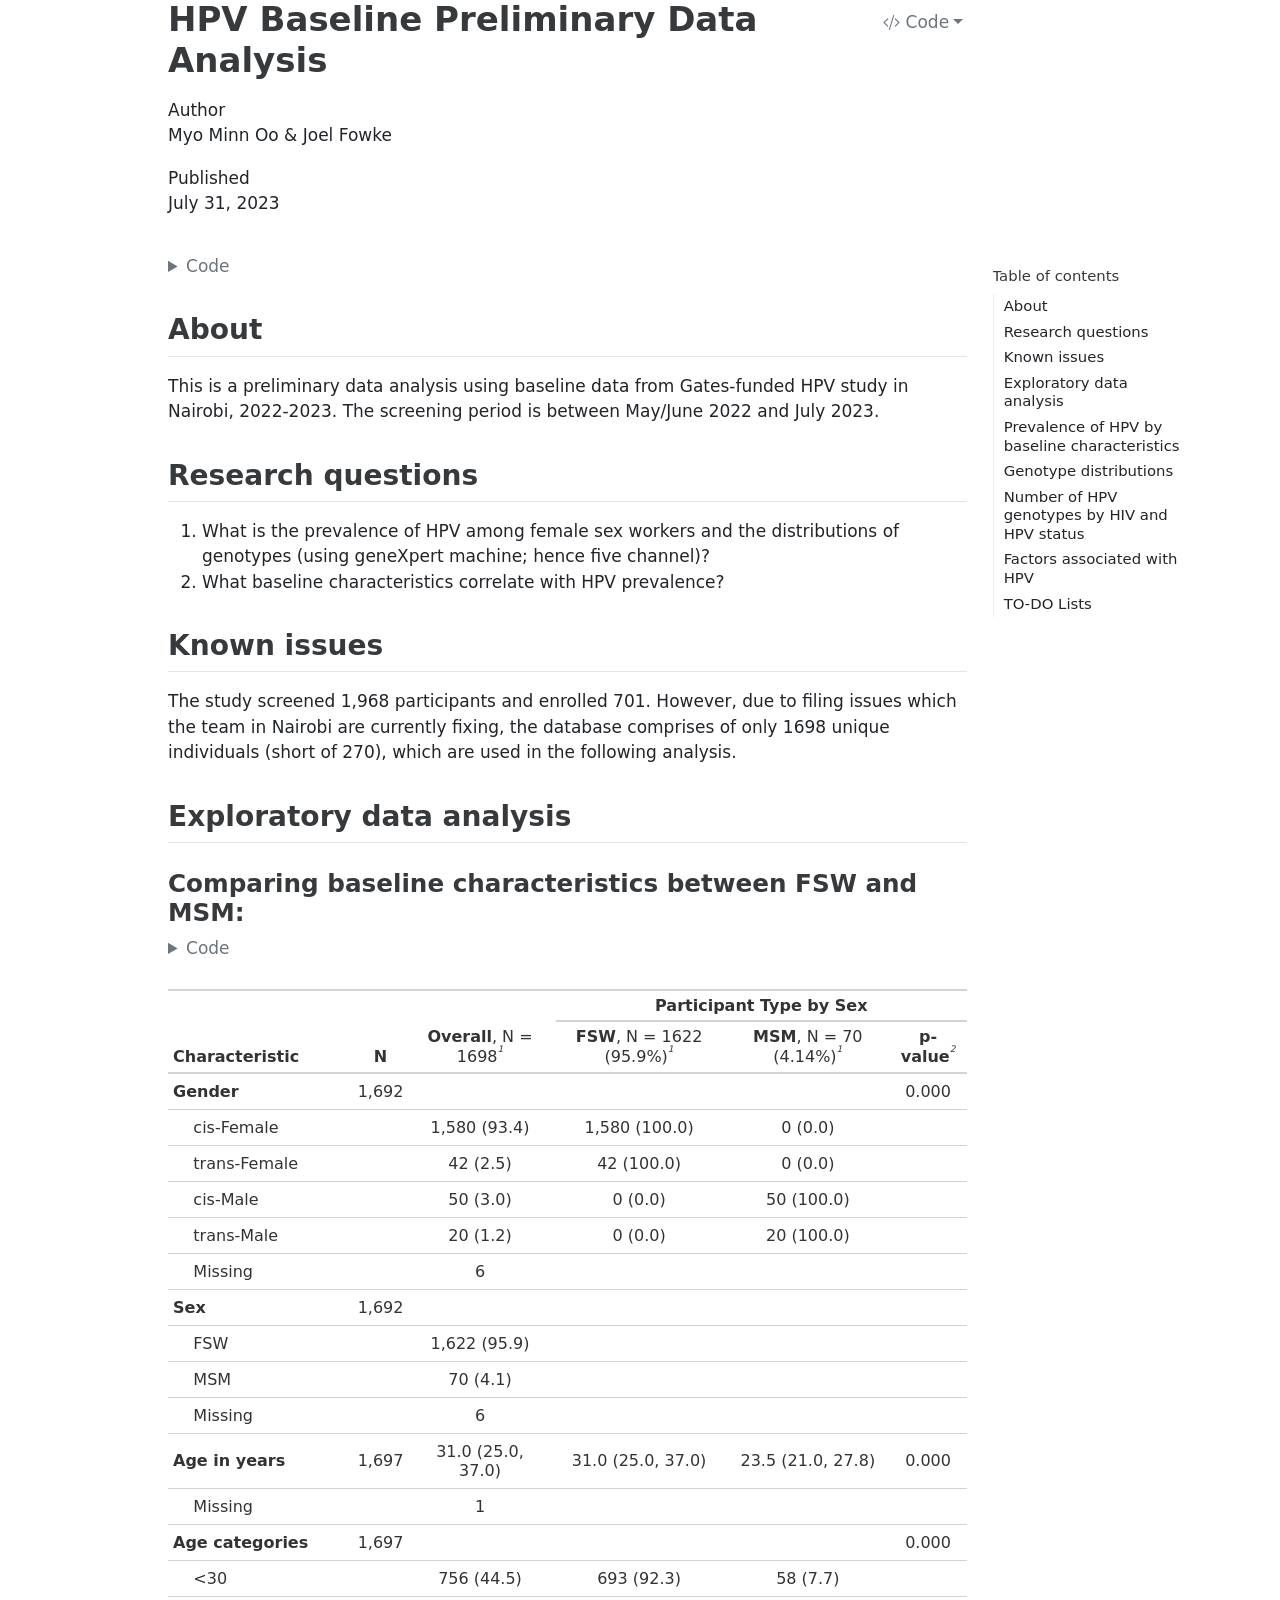
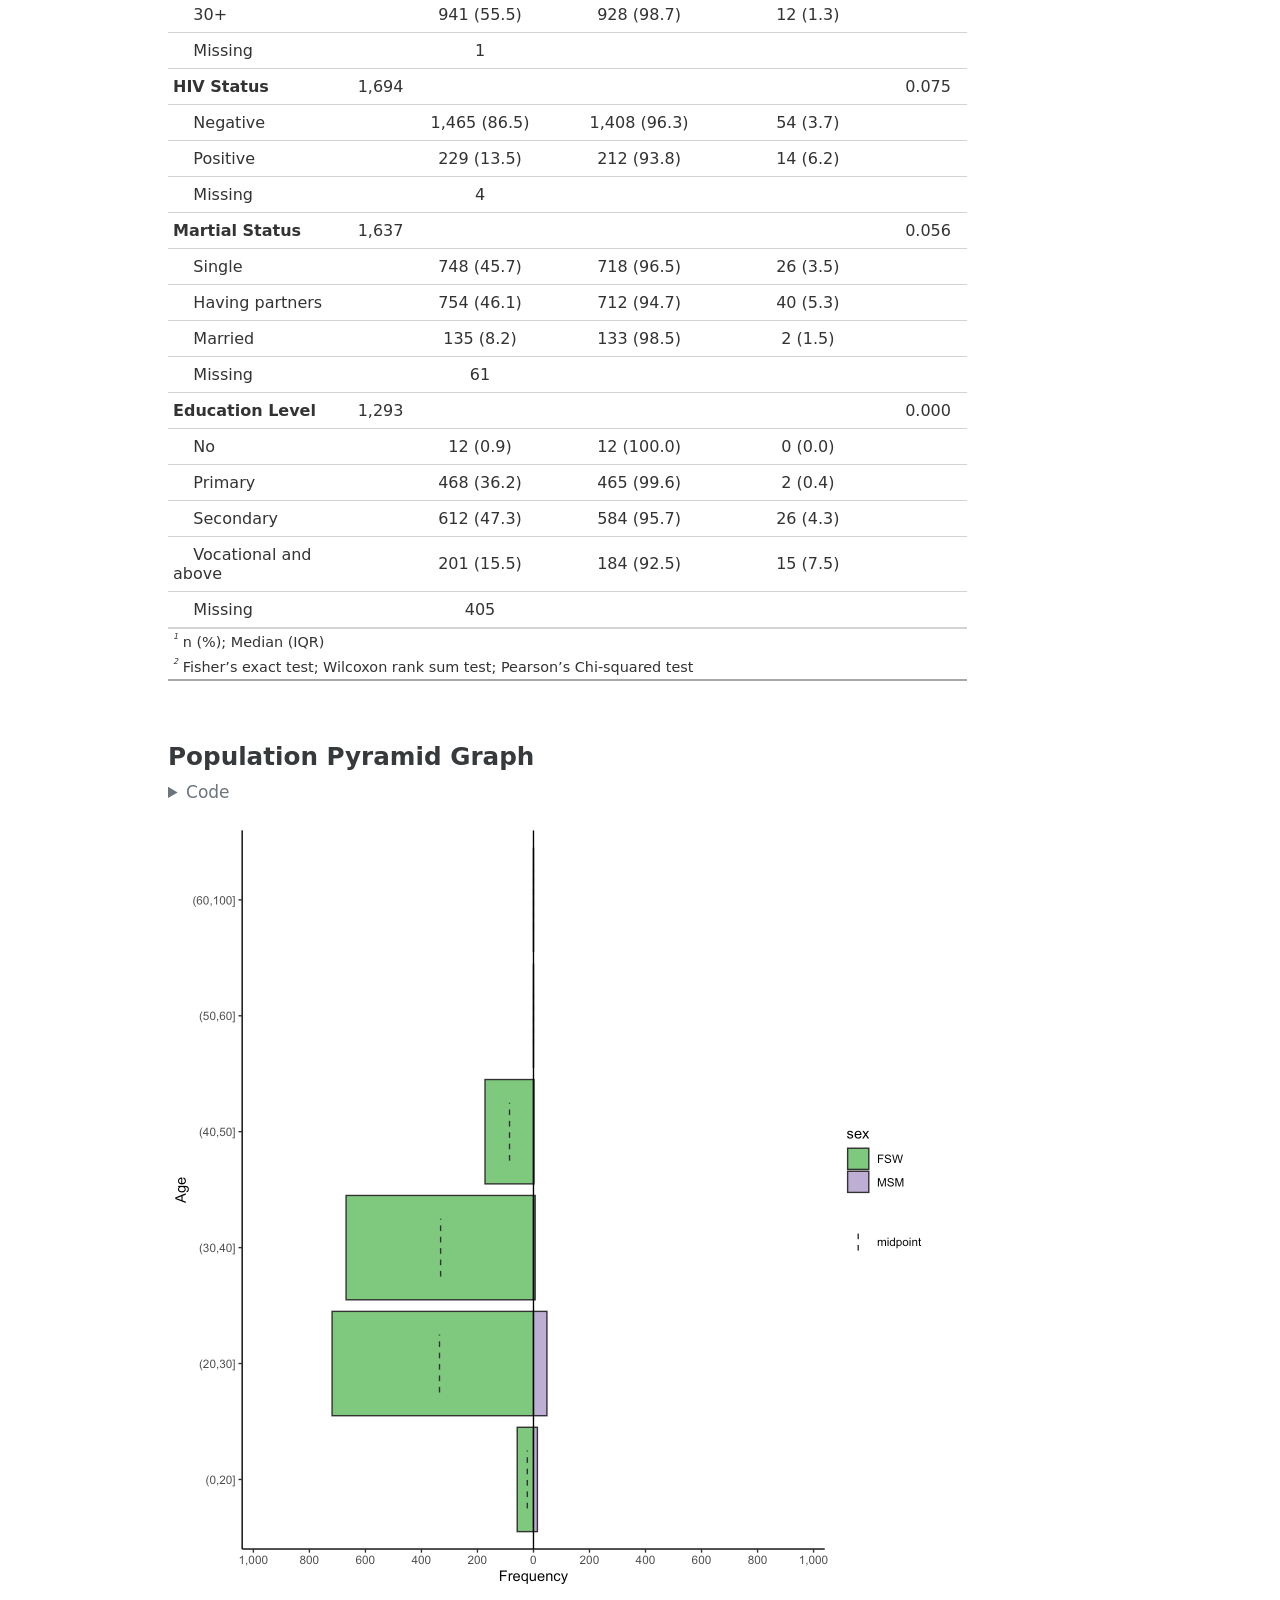
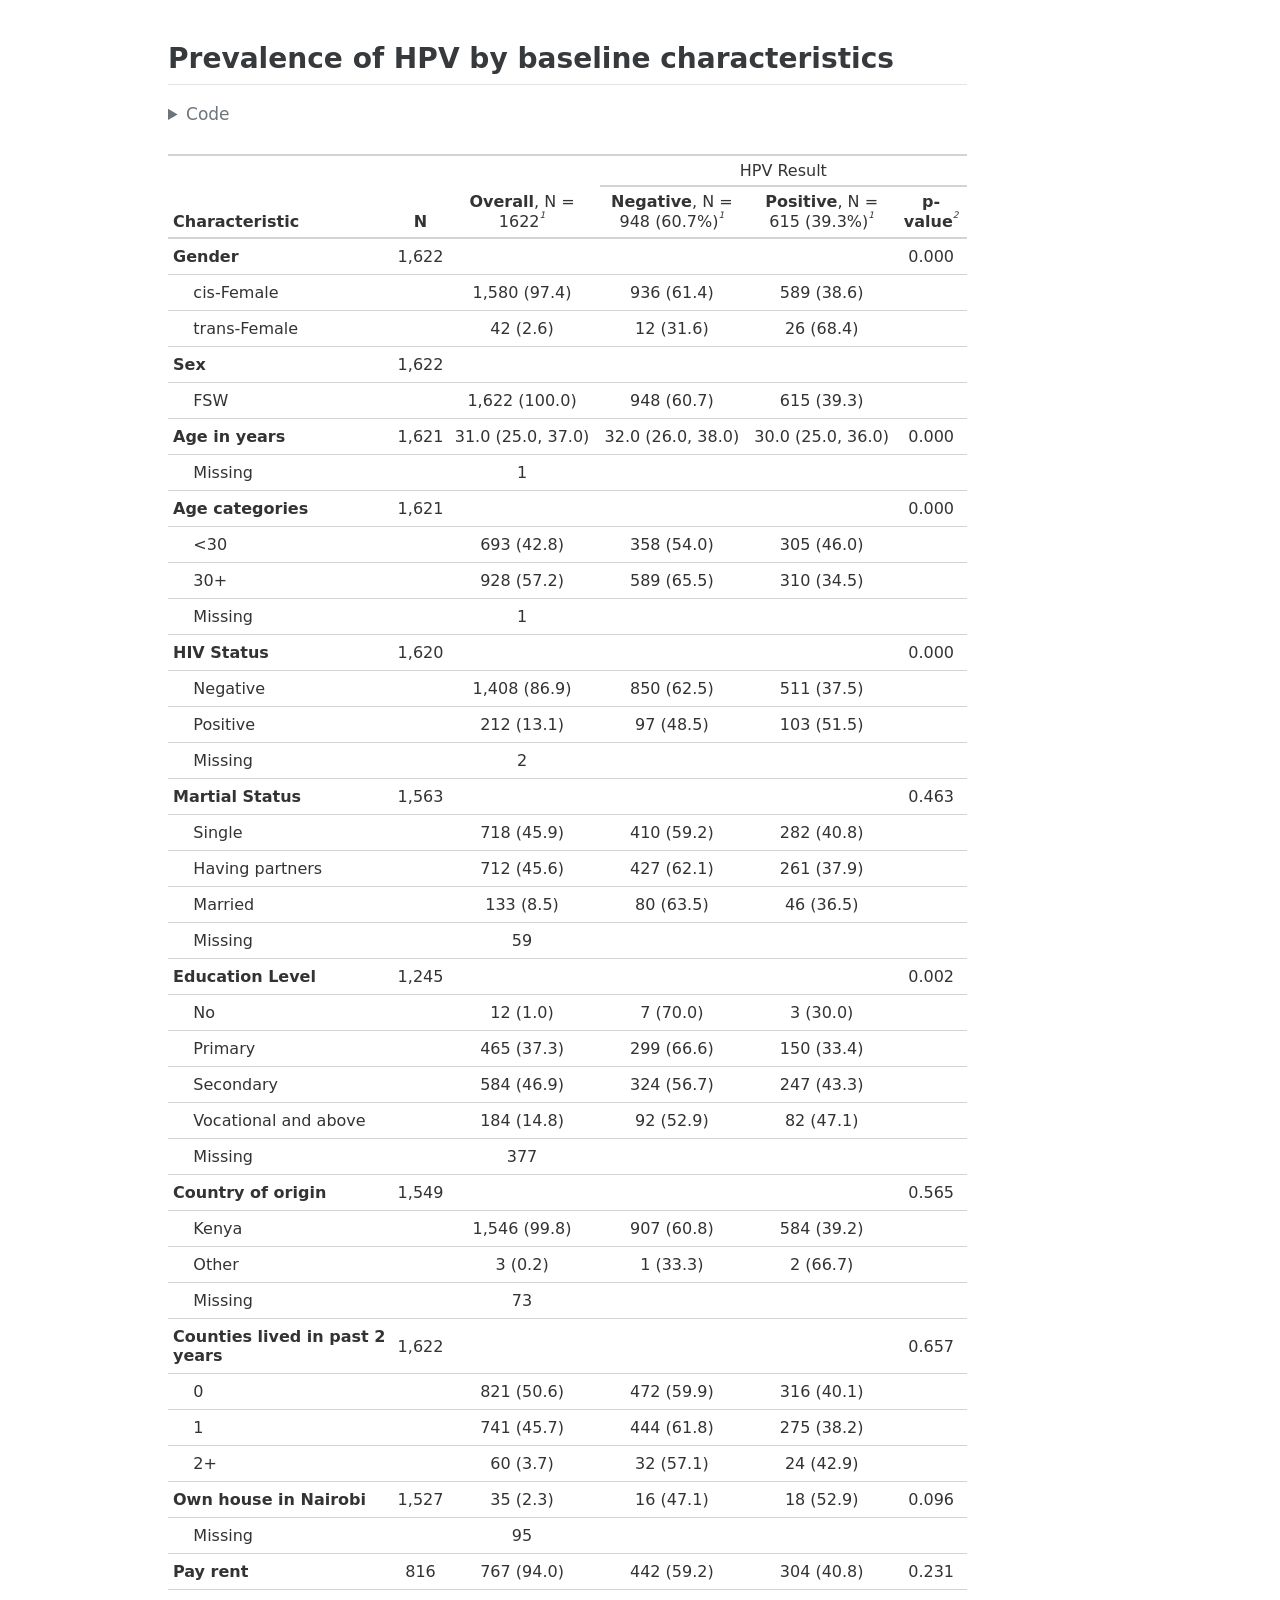
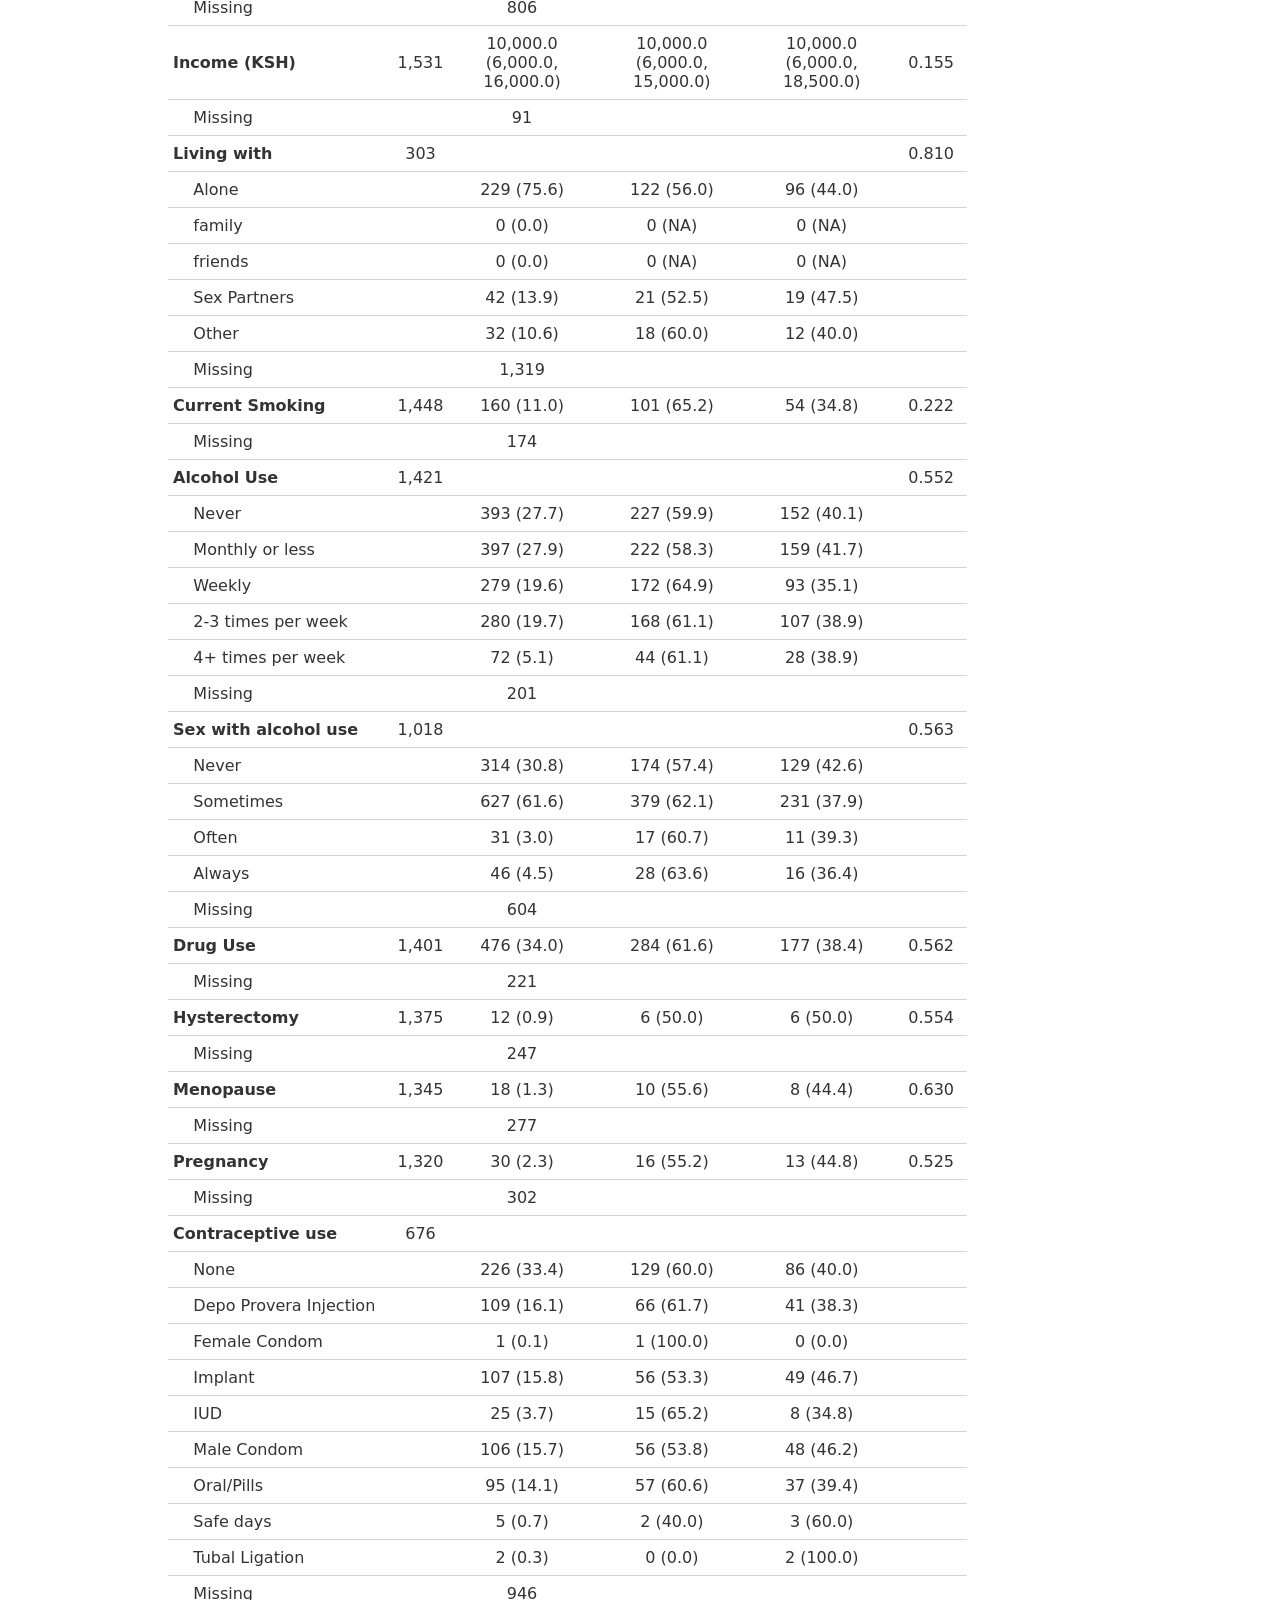
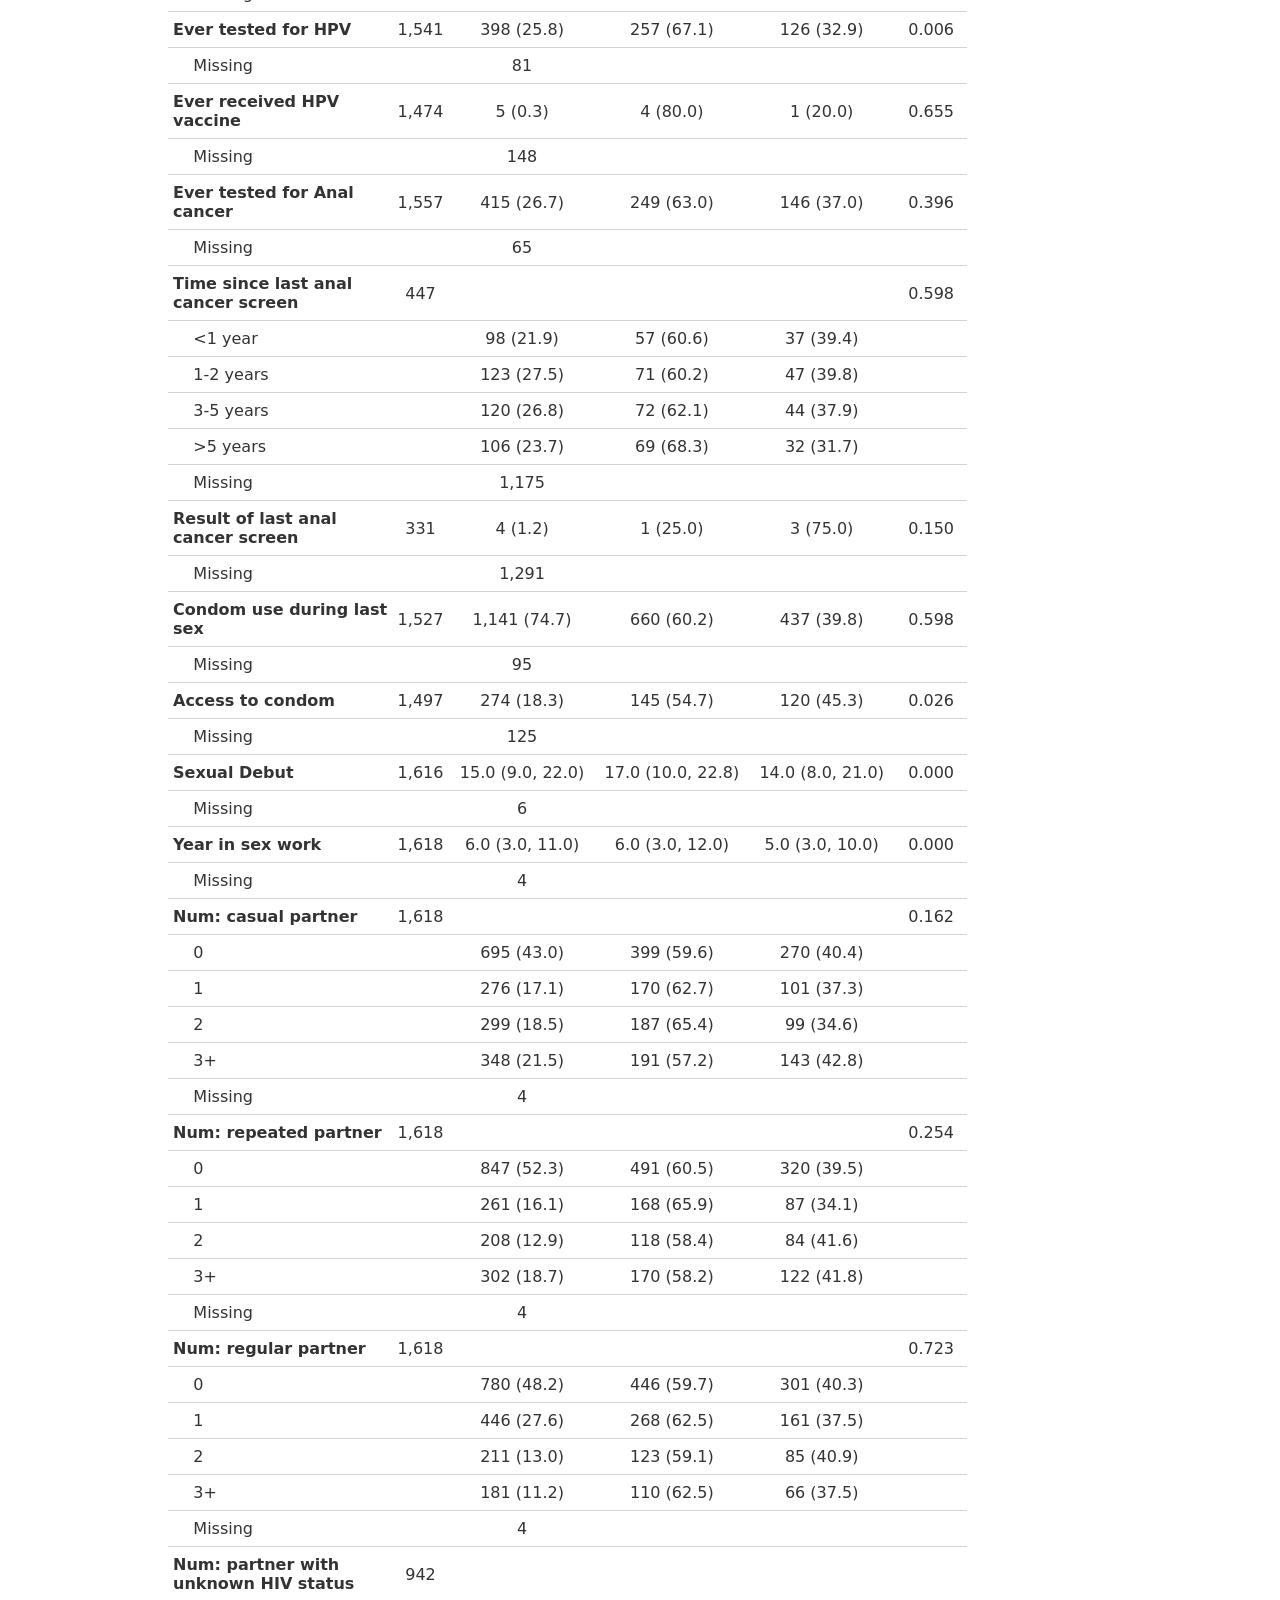
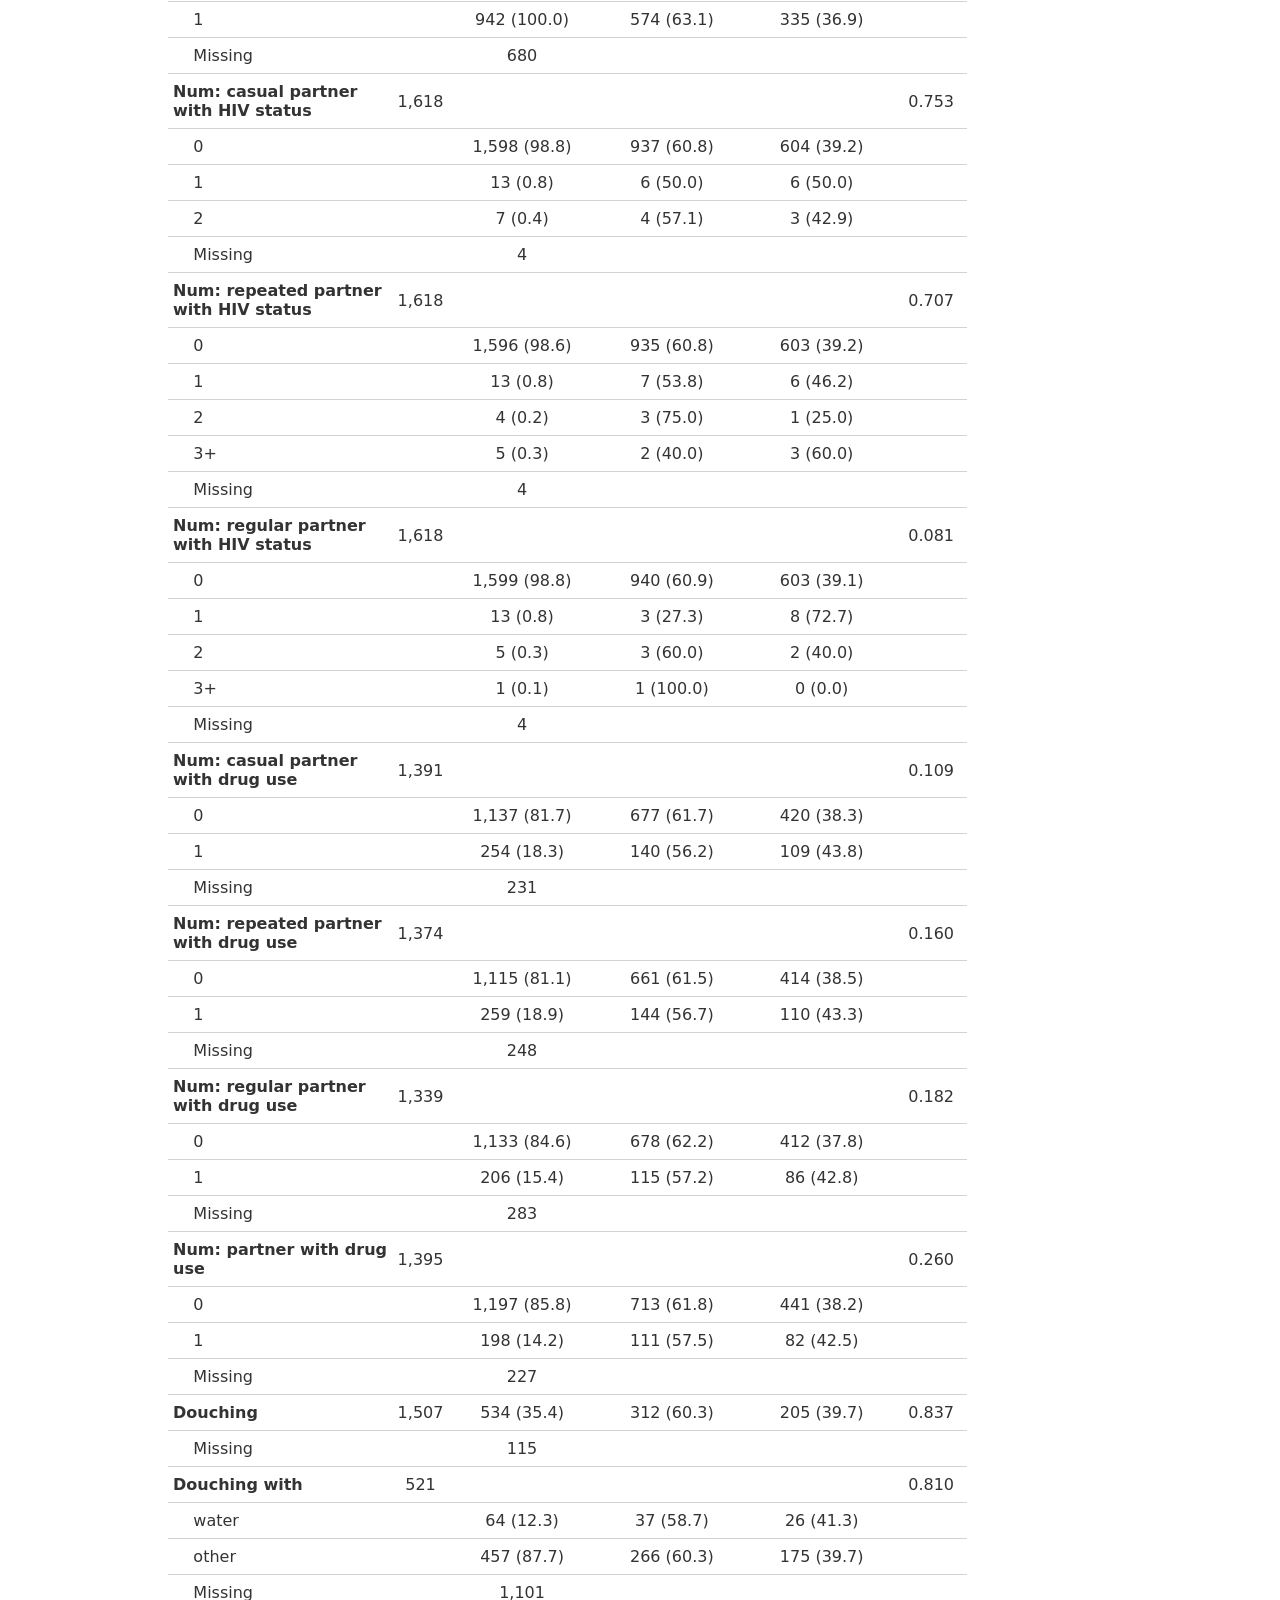
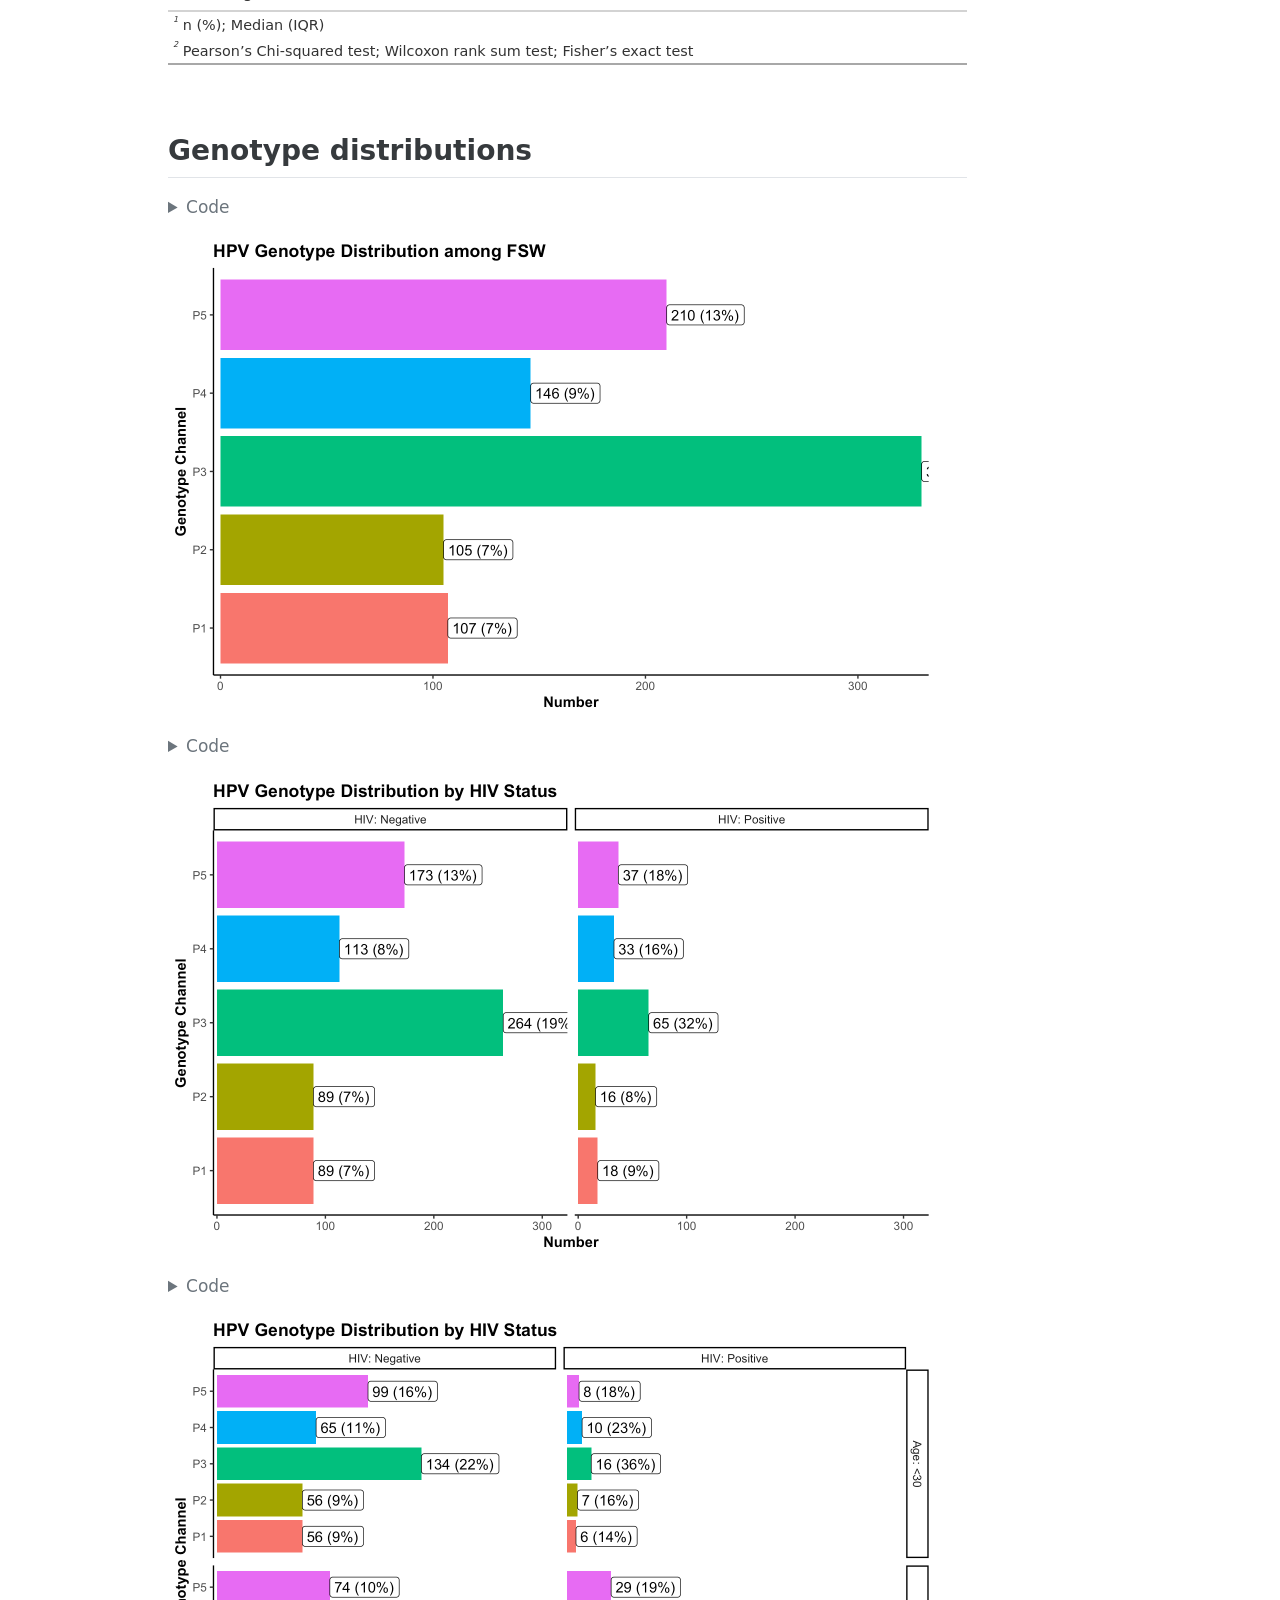
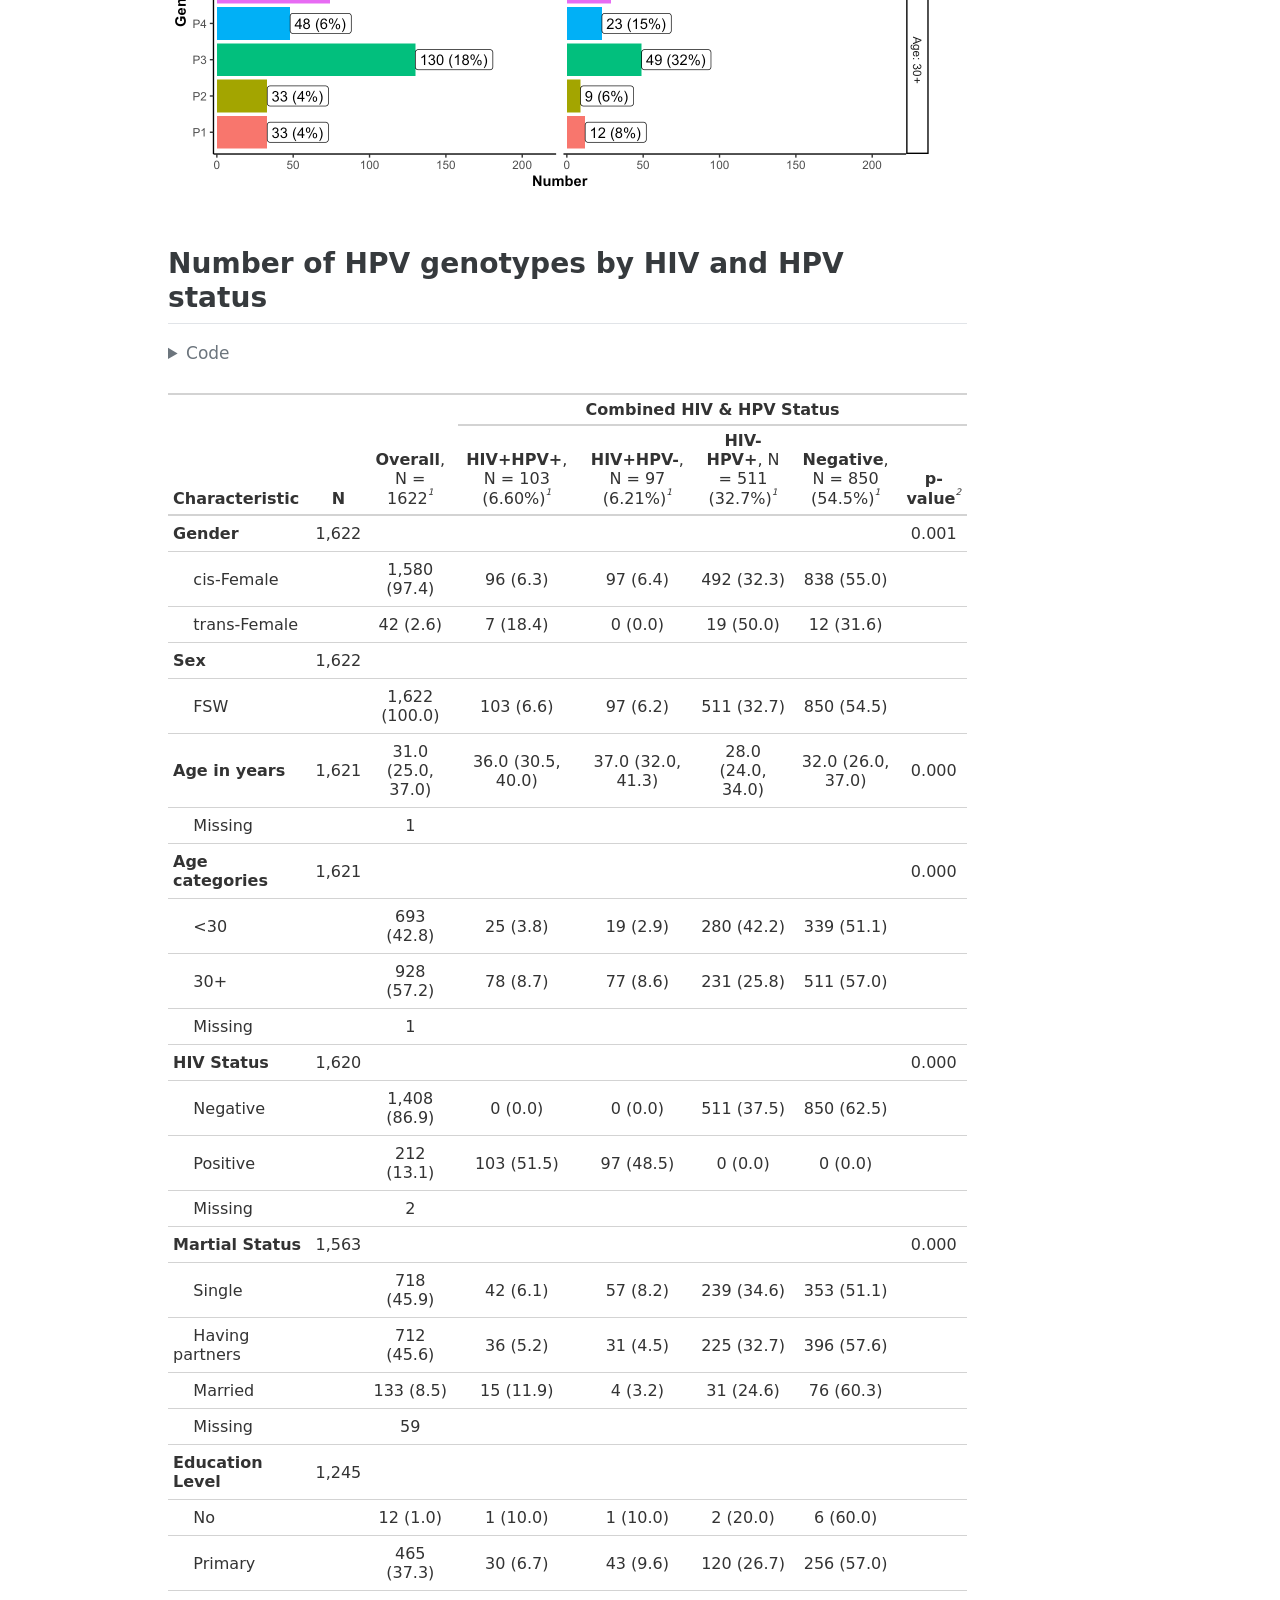
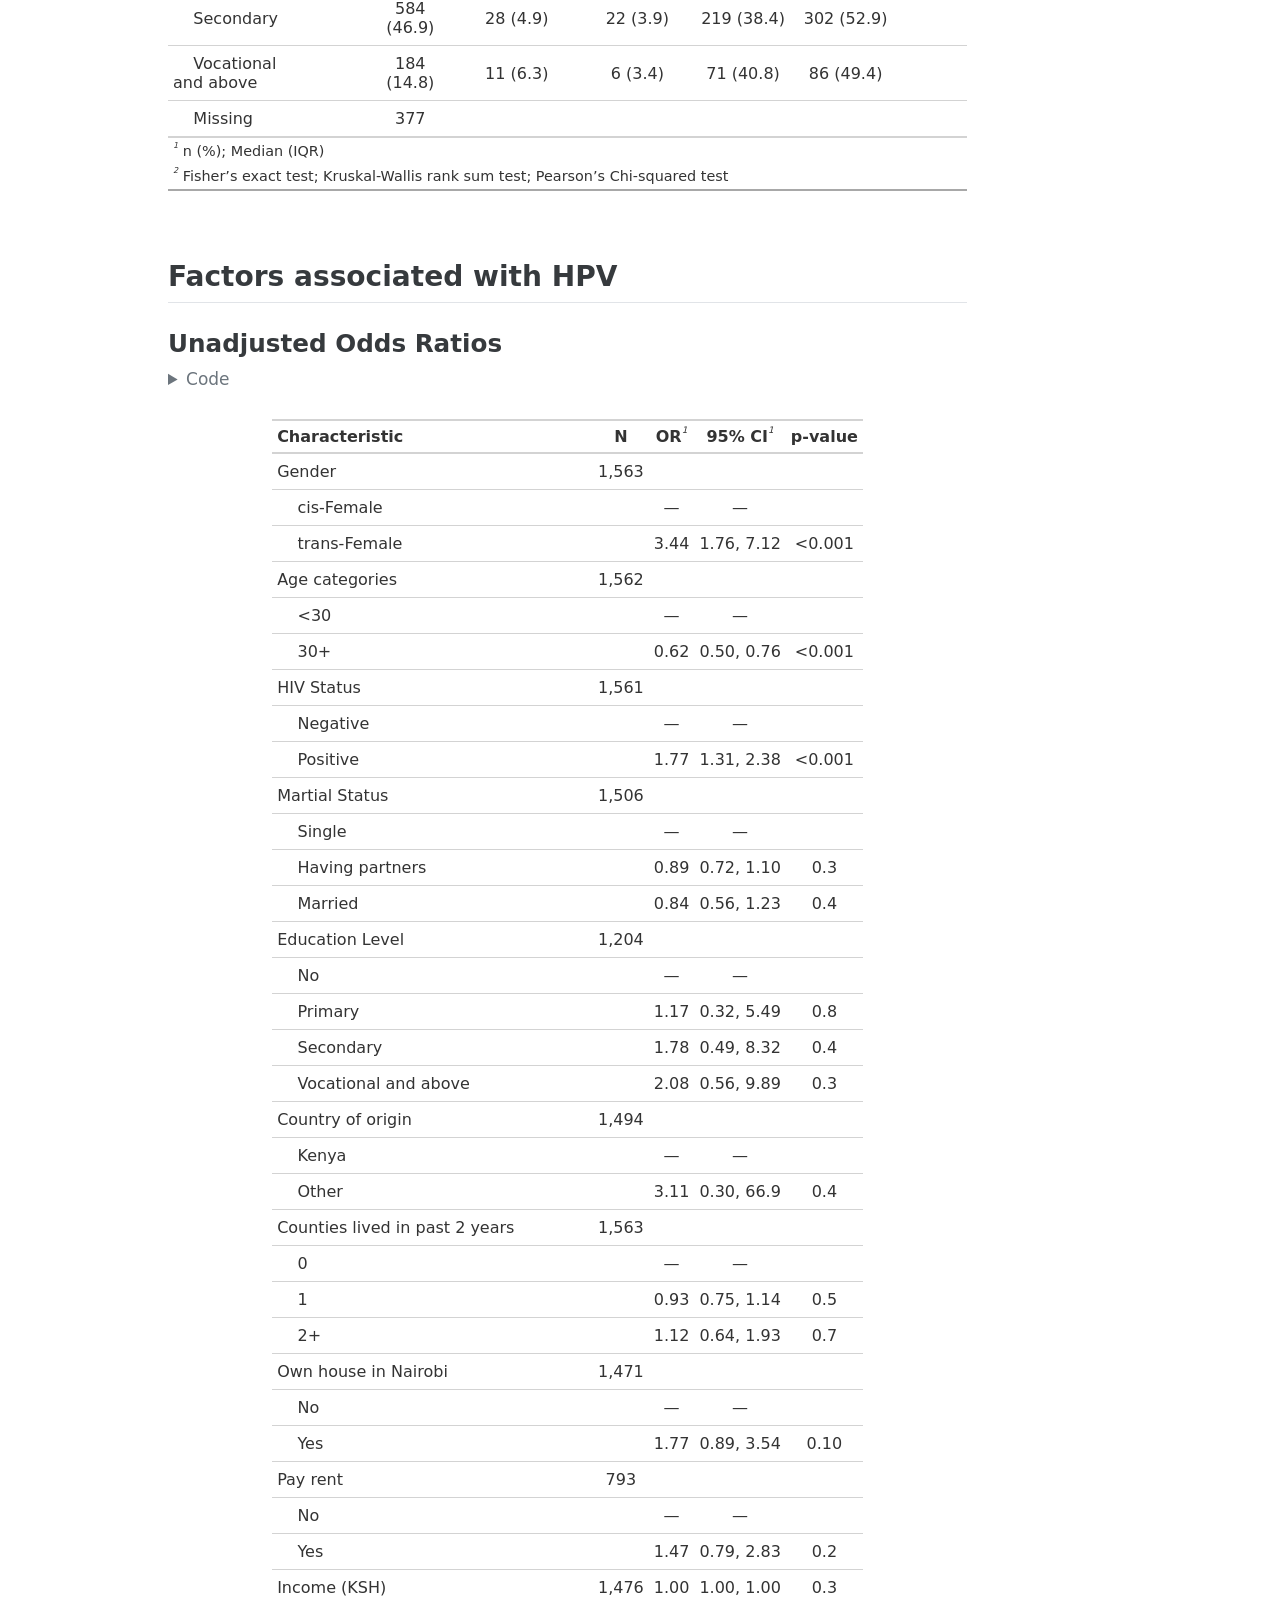
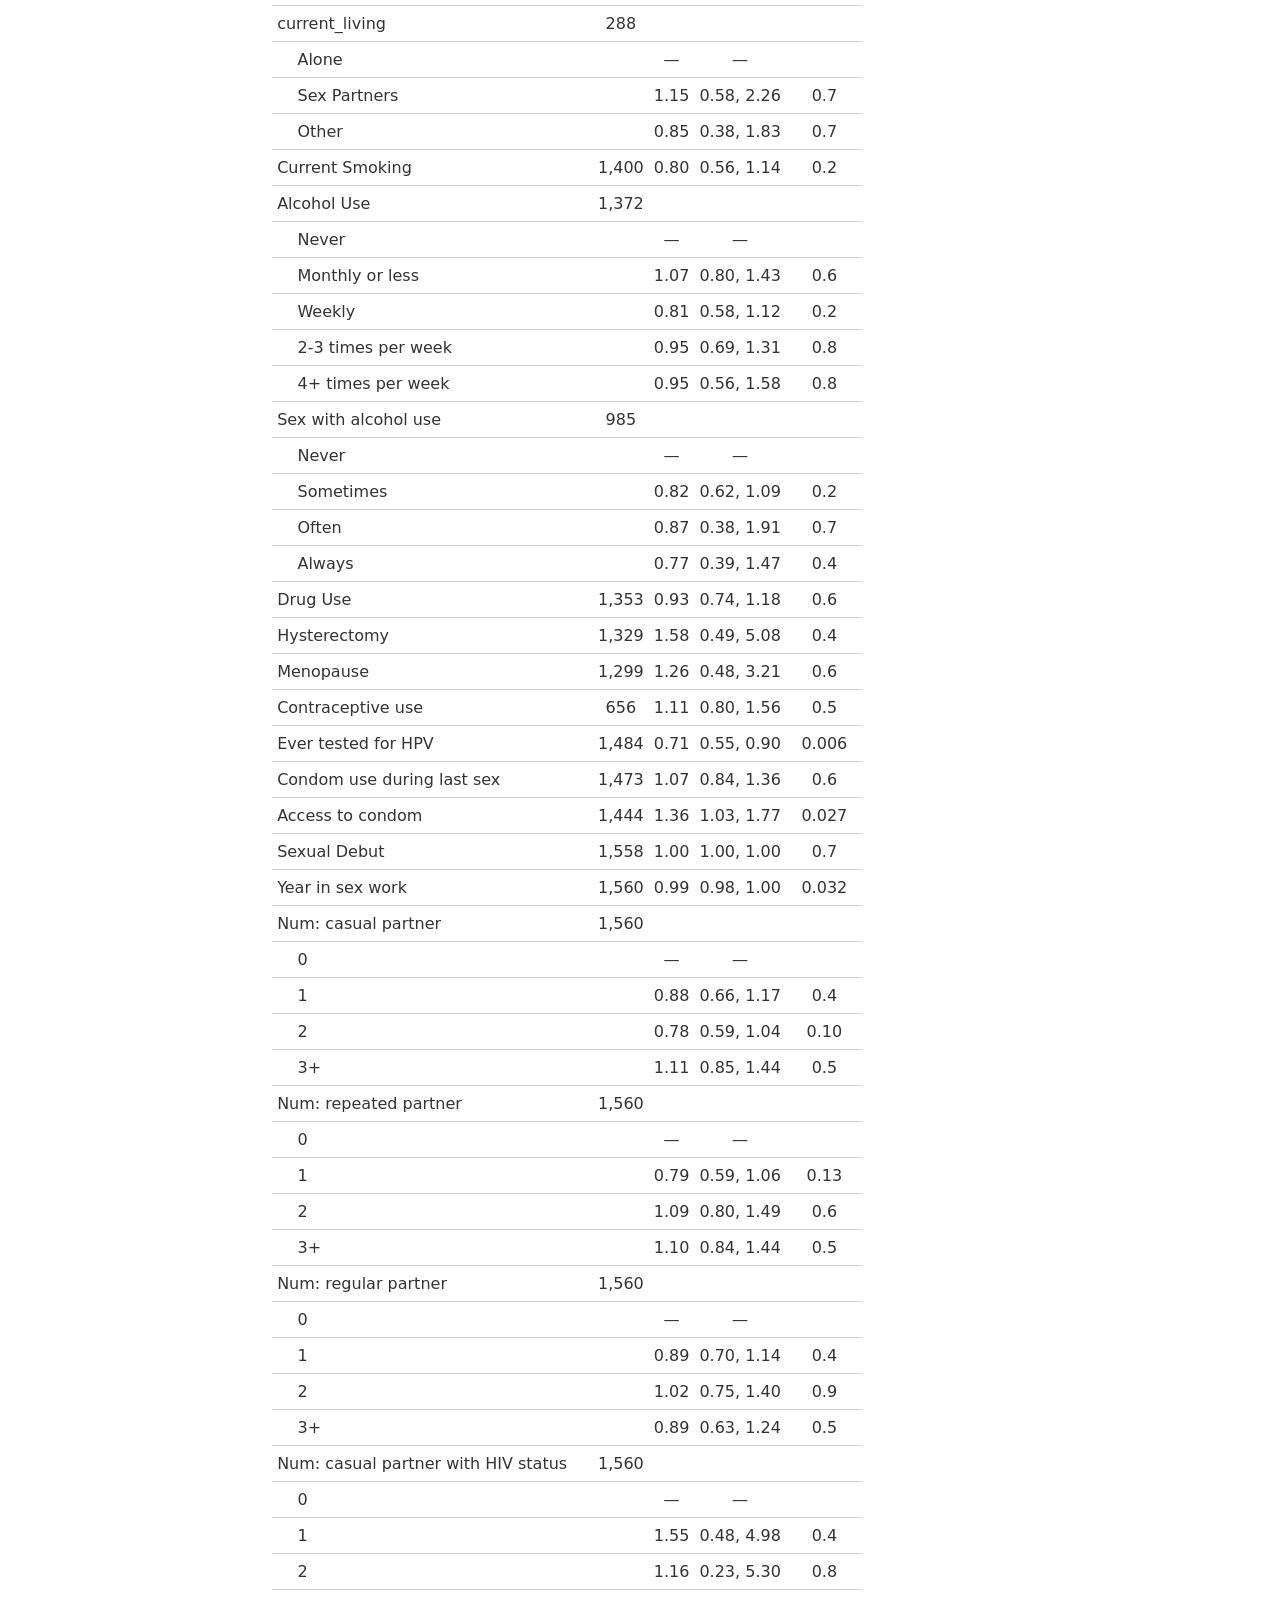
==== docs/index.html @ 38d87c48 "feat: finished EDA" ====
<!DOCTYPE html>
<html xmlns="http://www.w3.org/1999/xhtml" lang="en" xml:lang="en"><head>

<meta charset="utf-8">
<meta name="generator" content="quarto-1.3.353">

<meta name="viewport" content="width=device-width, initial-scale=1.0, user-scalable=yes">

<meta name="author" content="Myo Minn Oo &amp; Joel Fowke">
<meta name="dcterms.date" content="2023-07-31">

<title>HPV Baseline Preliminary Data Analysis</title>
<style>
code{white-space: pre-wrap;}
span.smallcaps{font-variant: small-caps;}
div.columns{display: flex; gap: min(4vw, 1.5em);}
div.column{flex: auto; overflow-x: auto;}
div.hanging-indent{margin-left: 1.5em; text-indent: -1.5em;}
ul.task-list{list-style: none;}
ul.task-list li input[type="checkbox"] {
  width: 0.8em;
  margin: 0 0.8em 0.2em -1em; /* quarto-specific, see https://github.com/quarto-dev/quarto-cli/issues/4556 */ 
  vertical-align: middle;
}
/* CSS for syntax highlighting */
pre > code.sourceCode { white-space: pre; position: relative; }
pre > code.sourceCode > span { display: inline-block; line-height: 1.25; }
pre > code.sourceCode > span:empty { height: 1.2em; }
.sourceCode { overflow: visible; }
code.sourceCode > span { color: inherit; text-decoration: inherit; }
div.sourceCode { margin: 1em 0; }
pre.sourceCode { margin: 0; }
@media screen {
div.sourceCode { overflow: auto; }
}
@media print {
pre > code.sourceCode { white-space: pre-wrap; }
pre > code.sourceCode > span { text-indent: -5em; padding-left: 5em; }
}
pre.numberSource code
  { counter-reset: source-line 0; }
pre.numberSource code > span
  { position: relative; left: -4em; counter-increment: source-line; }
pre.numberSource code > span > a:first-child::before
  { content: counter(source-line);
    position: relative; left: -1em; text-align: right; vertical-align: baseline;
    border: none; display: inline-block;
    -webkit-touch-callout: none; -webkit-user-select: none;
    -khtml-user-select: none; -moz-user-select: none;
    -ms-user-select: none; user-select: none;
    padding: 0 4px; width: 4em;
  }
pre.numberSource { margin-left: 3em;  padding-left: 4px; }
div.sourceCode
  {   }
@media screen {
pre > code.sourceCode > span > a:first-child::before { text-decoration: underline; }
}
</style>


<script src="index_files/libs/clipboard/clipboard.min.js"></script>
<script src="index_files/libs/quarto-html/quarto.js"></script>
<script src="index_files/libs/quarto-html/popper.min.js"></script>
<script src="index_files/libs/quarto-html/tippy.umd.min.js"></script>
<script src="index_files/libs/quarto-html/anchor.min.js"></script>
<link href="index_files/libs/quarto-html/tippy.css" rel="stylesheet">
<link href="index_files/libs/quarto-html/quarto-syntax-highlighting.css" rel="stylesheet" id="quarto-text-highlighting-styles">
<script src="index_files/libs/bootstrap/bootstrap.min.js"></script>
<link href="index_files/libs/bootstrap/bootstrap-icons.css" rel="stylesheet">
<link href="index_files/libs/bootstrap/bootstrap.min.css" rel="stylesheet" id="quarto-bootstrap" data-mode="light">


</head>

<body>

<header id="title-block-header" class="quarto-title-block default page-columns page-full">
  <div class="quarto-title-banner page-columns page-full">
    <div class="quarto-title column-body">
      <div class="quarto-title-block"><div><h1 class="title">HPV Baseline Preliminary Data Analysis</h1><button type="button" class="btn code-tools-button dropdown-toggle" id="quarto-code-tools-menu" data-bs-toggle="dropdown" aria-expanded="false"><i class="bi"></i> Code</button><ul class="dropdown-menu dropdown-menu-end" aria-labelelledby="quarto-code-tools-menu"><li><a id="quarto-show-all-code" class="dropdown-item" href="javascript:void(0)" role="button">Show All Code</a></li><li><a id="quarto-hide-all-code" class="dropdown-item" href="javascript:void(0)" role="button">Hide All Code</a></li><li><hr class="dropdown-divider"></li><li><a id="quarto-view-source" class="dropdown-item" href="javascript:void(0)" role="button">View Source</a></li></ul></div></div>
                      </div>
  </div>
    
  
  <div class="quarto-title-meta">

      <div>
      <div class="quarto-title-meta-heading">Author</div>
      <div class="quarto-title-meta-contents">
               <p>Myo Minn Oo &amp; Joel Fowke </p>
            </div>
    </div>
      
      <div>
      <div class="quarto-title-meta-heading">Published</div>
      <div class="quarto-title-meta-contents">
        <p class="date">July 31, 2023</p>
      </div>
    </div>
    
      
    </div>
    
  
  </header><div id="quarto-content" class="page-columns page-rows-contents page-layout-article">
<div id="quarto-margin-sidebar" class="sidebar margin-sidebar">
  <nav id="TOC" role="doc-toc" class="toc-active" data-toc-expanded="-1">
    <h2 id="toc-title">Table of contents</h2>
   
  <ul>
  <li><a href="#about" id="toc-about" class="nav-link active" data-scroll-target="#about">About</a></li>
  <li><a href="#research-questions" id="toc-research-questions" class="nav-link" data-scroll-target="#research-questions">Research questions</a></li>
  <li><a href="#known-issues" id="toc-known-issues" class="nav-link" data-scroll-target="#known-issues">Known issues</a></li>
  <li><a href="#exploratory-data-analysis" id="toc-exploratory-data-analysis" class="nav-link" data-scroll-target="#exploratory-data-analysis">Exploratory data analysis</a>
  <ul class="collapse">
  <li><a href="#comparing-baseline-characteristics-between-fsw-and-msm" id="toc-comparing-baseline-characteristics-between-fsw-and-msm" class="nav-link" data-scroll-target="#comparing-baseline-characteristics-between-fsw-and-msm">Comparing baseline characteristics between FSW and MSM:</a></li>
  <li><a href="#population-pyramid-graph" id="toc-population-pyramid-graph" class="nav-link" data-scroll-target="#population-pyramid-graph">Population Pyramid Graph</a></li>
  </ul></li>
  <li><a href="#prevalence-of-hpv-by-baseline-characteristics" id="toc-prevalence-of-hpv-by-baseline-characteristics" class="nav-link" data-scroll-target="#prevalence-of-hpv-by-baseline-characteristics">Prevalence of HPV by baseline characteristics</a></li>
  <li><a href="#genotype-distributions" id="toc-genotype-distributions" class="nav-link" data-scroll-target="#genotype-distributions">Genotype distributions</a></li>
  <li><a href="#number-of-hpv-genotypes-by-hiv-and-hpv-status" id="toc-number-of-hpv-genotypes-by-hiv-and-hpv-status" class="nav-link" data-scroll-target="#number-of-hpv-genotypes-by-hiv-and-hpv-status">Number of HPV genotypes by HIV and HPV status</a></li>
  <li><a href="#factors-associated-with-hpv" id="toc-factors-associated-with-hpv" class="nav-link" data-scroll-target="#factors-associated-with-hpv">Factors associated with HPV</a>
  <ul class="collapse">
  <li><a href="#unadjusted-odds-ratios" id="toc-unadjusted-odds-ratios" class="nav-link" data-scroll-target="#unadjusted-odds-ratios">Unadjusted Odds Ratios</a></li>
  <li><a href="#adjusted-odds-ratios" id="toc-adjusted-odds-ratios" class="nav-link" data-scroll-target="#adjusted-odds-ratios">Adjusted Odds Ratios</a></li>
  </ul></li>
  <li><a href="#to-do-lists" id="toc-to-do-lists" class="nav-link" data-scroll-target="#to-do-lists">TO-DO Lists</a></li>
  </ul>
</nav>
</div>
<main class="content quarto-banner-title-block" id="quarto-document-content">




<div class="cell">
<details>
<summary>Code</summary>
<div class="sourceCode cell-code" id="cb1"><pre class="sourceCode r code-with-copy"><code class="sourceCode r"><span id="cb1-1"><a href="#cb1-1" aria-hidden="true" tabindex="-1"></a>here<span class="sc">::</span><span class="fu">here</span>(<span class="st">"data"</span>, <span class="st">"hpv_processed.rda"</span>) <span class="sc">|&gt;</span> </span>
<span id="cb1-2"><a href="#cb1-2" aria-hidden="true" tabindex="-1"></a>    <span class="fu">load</span>()</span>
<span id="cb1-3"><a href="#cb1-3" aria-hidden="true" tabindex="-1"></a></span>
<span id="cb1-4"><a href="#cb1-4" aria-hidden="true" tabindex="-1"></a><span class="do">## load packages</span></span>
<span id="cb1-5"><a href="#cb1-5" aria-hidden="true" tabindex="-1"></a><span class="fu">library</span>(tidyverse)</span>
<span id="cb1-6"><a href="#cb1-6" aria-hidden="true" tabindex="-1"></a><span class="fu">library</span>(gtsummary)</span>
<span id="cb1-7"><a href="#cb1-7" aria-hidden="true" tabindex="-1"></a></span>
<span id="cb1-8"><a href="#cb1-8" aria-hidden="true" tabindex="-1"></a><span class="do">## import custom-functions from utils</span></span>
<span id="cb1-9"><a href="#cb1-9" aria-hidden="true" tabindex="-1"></a><span class="fu">source</span>(here<span class="sc">::</span><span class="fu">here</span>(<span class="st">"R"</span>, <span class="st">"utils.R"</span>), <span class="at">echo =</span> <span class="cn">FALSE</span>)</span></code><button title="Copy to Clipboard" class="code-copy-button"><i class="bi"></i></button></pre></div>
</details>
</div>
<section id="about" class="level2">
<h2 class="anchored" data-anchor-id="about">About</h2>
<p>This is a preliminary data analysis using baseline data from Gates-funded HPV study in Nairobi, 2022-2023. The screening period is between May/June 2022 and July 2023.</p>
</section>
<section id="research-questions" class="level2">
<h2 class="anchored" data-anchor-id="research-questions">Research questions</h2>
<ol type="1">
<li>What is the prevalence of HPV among female sex workers and the distributions of genotypes (using geneXpert machine; hence five channel)?</li>
<li>What baseline characteristics correlate with HPV prevalence?</li>
</ol>
</section>
<section id="known-issues" class="level2">
<h2 class="anchored" data-anchor-id="known-issues">Known issues</h2>
<p>The study screened 1,968 participants and enrolled 701. However, due to filing issues which the team in Nairobi are currently fixing, the database comprises of only 1698 unique individuals (short of 270), which are used in the following analysis.</p>
</section>
<section id="exploratory-data-analysis" class="level2">
<h2 class="anchored" data-anchor-id="exploratory-data-analysis">Exploratory data analysis</h2>
<section id="comparing-baseline-characteristics-between-fsw-and-msm" class="level3">
<h3 class="anchored" data-anchor-id="comparing-baseline-characteristics-between-fsw-and-msm">Comparing baseline characteristics between FSW and MSM:</h3>
<div class="cell">
<details>
<summary>Code</summary>
<div class="sourceCode cell-code" id="cb2"><pre class="sourceCode r code-with-copy"><code class="sourceCode r"><span id="cb2-1"><a href="#cb2-1" aria-hidden="true" tabindex="-1"></a><span class="fu">tbl_merge</span>(</span>
<span id="cb2-2"><a href="#cb2-2" aria-hidden="true" tabindex="-1"></a>    <span class="at">tbls =</span> <span class="fu">list</span>(</span>
<span id="cb2-3"><a href="#cb2-3" aria-hidden="true" tabindex="-1"></a>        combined <span class="sc">|&gt;</span> </span>
<span id="cb2-4"><a href="#cb2-4" aria-hidden="true" tabindex="-1"></a>            dplyr<span class="sc">::</span><span class="fu">select</span>(</span>
<span id="cb2-5"><a href="#cb2-5" aria-hidden="true" tabindex="-1"></a>                Gender, sex, Age, age_cat, hiv_self_report, </span>
<span id="cb2-6"><a href="#cb2-6" aria-hidden="true" tabindex="-1"></a>                MaritalStatus, education_level</span>
<span id="cb2-7"><a href="#cb2-7" aria-hidden="true" tabindex="-1"></a>            ) <span class="sc">|&gt;</span> </span>
<span id="cb2-8"><a href="#cb2-8" aria-hidden="true" tabindex="-1"></a>            <span class="fu">table1_total</span>(<span class="at">missing =</span> <span class="st">"ifany"</span>), </span>
<span id="cb2-9"><a href="#cb2-9" aria-hidden="true" tabindex="-1"></a>        combined <span class="sc">|&gt;</span> </span>
<span id="cb2-10"><a href="#cb2-10" aria-hidden="true" tabindex="-1"></a>            dplyr<span class="sc">::</span><span class="fu">select</span>(</span>
<span id="cb2-11"><a href="#cb2-11" aria-hidden="true" tabindex="-1"></a>                Gender, sex, Age, age_cat, hiv_self_report, </span>
<span id="cb2-12"><a href="#cb2-12" aria-hidden="true" tabindex="-1"></a>                MaritalStatus, education_level</span>
<span id="cb2-13"><a href="#cb2-13" aria-hidden="true" tabindex="-1"></a>            ) <span class="sc">|&gt;</span> </span>
<span id="cb2-14"><a href="#cb2-14" aria-hidden="true" tabindex="-1"></a>            <span class="fu">table1_by</span>(<span class="at">by =</span> sex, </span>
<span id="cb2-15"><a href="#cb2-15" aria-hidden="true" tabindex="-1"></a>                        <span class="at">byname =</span> <span class="st">"Participant Type by Sex"</span>, </span>
<span id="cb2-16"><a href="#cb2-16" aria-hidden="true" tabindex="-1"></a>                        <span class="co"># missing = "ifany", </span></span>
<span id="cb2-17"><a href="#cb2-17" aria-hidden="true" tabindex="-1"></a>                        <span class="at">percent =</span> <span class="st">"row"</span>, </span>
<span id="cb2-18"><a href="#cb2-18" aria-hidden="true" tabindex="-1"></a>                        <span class="at">add_N =</span> <span class="cn">FALSE</span>, </span>
<span id="cb2-19"><a href="#cb2-19" aria-hidden="true" tabindex="-1"></a>                        <span class="at">add_total =</span> <span class="cn">FALSE</span>)</span>
<span id="cb2-20"><a href="#cb2-20" aria-hidden="true" tabindex="-1"></a>    ),</span>
<span id="cb2-21"><a href="#cb2-21" aria-hidden="true" tabindex="-1"></a>    <span class="at">tab_spanner =</span> <span class="fu">c</span>(<span class="cn">NA</span>, <span class="st">"**Participant Type by Sex**"</span>)</span>
<span id="cb2-22"><a href="#cb2-22" aria-hidden="true" tabindex="-1"></a>)</span></code><button title="Copy to Clipboard" class="code-copy-button"><i class="bi"></i></button></pre></div>
</details>
<div class="cell-output-display">

<div id="qxxpocaaij" style="padding-left:0px;padding-right:0px;padding-top:10px;padding-bottom:10px;overflow-x:auto;overflow-y:auto;width:auto;height:auto;">
<style>#qxxpocaaij table {
  font-family: system-ui, 'Segoe UI', Roboto, Helvetica, Arial, sans-serif, 'Apple Color Emoji', 'Segoe UI Emoji', 'Segoe UI Symbol', 'Noto Color Emoji';
  -webkit-font-smoothing: antialiased;
  -moz-osx-font-smoothing: grayscale;
}

#qxxpocaaij thead, #qxxpocaaij tbody, #qxxpocaaij tfoot, #qxxpocaaij tr, #qxxpocaaij td, #qxxpocaaij th {
  border-style: none;
}

#qxxpocaaij p {
  margin: 0;
  padding: 0;
}

#qxxpocaaij .gt_table {
  display: table;
  border-collapse: collapse;
  line-height: normal;
  margin-left: auto;
  margin-right: auto;
  color: #333333;
  font-size: 16px;
  font-weight: normal;
  font-style: normal;
  background-color: #FFFFFF;
  width: auto;
  border-top-style: solid;
  border-top-width: 2px;
  border-top-color: #A8A8A8;
  border-right-style: none;
  border-right-width: 2px;
  border-right-color: #D3D3D3;
  border-bottom-style: solid;
  border-bottom-width: 2px;
  border-bottom-color: #A8A8A8;
  border-left-style: none;
  border-left-width: 2px;
  border-left-color: #D3D3D3;
}

#qxxpocaaij .gt_caption {
  padding-top: 4px;
  padding-bottom: 4px;
}

#qxxpocaaij .gt_title {
  color: #333333;
  font-size: 125%;
  font-weight: initial;
  padding-top: 4px;
  padding-bottom: 4px;
  padding-left: 5px;
  padding-right: 5px;
  border-bottom-color: #FFFFFF;
  border-bottom-width: 0;
}

#qxxpocaaij .gt_subtitle {
  color: #333333;
  font-size: 85%;
  font-weight: initial;
  padding-top: 3px;
  padding-bottom: 5px;
  padding-left: 5px;
  padding-right: 5px;
  border-top-color: #FFFFFF;
  border-top-width: 0;
}

#qxxpocaaij .gt_heading {
  background-color: #FFFFFF;
  text-align: center;
  border-bottom-color: #FFFFFF;
  border-left-style: none;
  border-left-width: 1px;
  border-left-color: #D3D3D3;
  border-right-style: none;
  border-right-width: 1px;
  border-right-color: #D3D3D3;
}

#qxxpocaaij .gt_bottom_border {
  border-bottom-style: solid;
  border-bottom-width: 2px;
  border-bottom-color: #D3D3D3;
}

#qxxpocaaij .gt_col_headings {
  border-top-style: solid;
  border-top-width: 2px;
  border-top-color: #D3D3D3;
  border-bottom-style: solid;
  border-bottom-width: 2px;
  border-bottom-color: #D3D3D3;
  border-left-style: none;
  border-left-width: 1px;
  border-left-color: #D3D3D3;
  border-right-style: none;
  border-right-width: 1px;
  border-right-color: #D3D3D3;
}

#qxxpocaaij .gt_col_heading {
  color: #333333;
  background-color: #FFFFFF;
  font-size: 100%;
  font-weight: normal;
  text-transform: inherit;
  border-left-style: none;
  border-left-width: 1px;
  border-left-color: #D3D3D3;
  border-right-style: none;
  border-right-width: 1px;
  border-right-color: #D3D3D3;
  vertical-align: bottom;
  padding-top: 5px;
  padding-bottom: 6px;
  padding-left: 5px;
  padding-right: 5px;
  overflow-x: hidden;
}

#qxxpocaaij .gt_column_spanner_outer {
  color: #333333;
  background-color: #FFFFFF;
  font-size: 100%;
  font-weight: normal;
  text-transform: inherit;
  padding-top: 0;
  padding-bottom: 0;
  padding-left: 4px;
  padding-right: 4px;
}

#qxxpocaaij .gt_column_spanner_outer:first-child {
  padding-left: 0;
}

#qxxpocaaij .gt_column_spanner_outer:last-child {
  padding-right: 0;
}

#qxxpocaaij .gt_column_spanner {
  border-bottom-style: solid;
  border-bottom-width: 2px;
  border-bottom-color: #D3D3D3;
  vertical-align: bottom;
  padding-top: 5px;
  padding-bottom: 5px;
  overflow-x: hidden;
  display: inline-block;
  width: 100%;
}

#qxxpocaaij .gt_spanner_row {
  border-bottom-style: hidden;
}

#qxxpocaaij .gt_group_heading {
  padding-top: 8px;
  padding-bottom: 8px;
  padding-left: 5px;
  padding-right: 5px;
  color: #333333;
  background-color: #FFFFFF;
  font-size: 100%;
  font-weight: initial;
  text-transform: inherit;
  border-top-style: solid;
  border-top-width: 2px;
  border-top-color: #D3D3D3;
  border-bottom-style: solid;
  border-bottom-width: 2px;
  border-bottom-color: #D3D3D3;
  border-left-style: none;
  border-left-width: 1px;
  border-left-color: #D3D3D3;
  border-right-style: none;
  border-right-width: 1px;
  border-right-color: #D3D3D3;
  vertical-align: middle;
  text-align: left;
}

#qxxpocaaij .gt_empty_group_heading {
  padding: 0.5px;
  color: #333333;
  background-color: #FFFFFF;
  font-size: 100%;
  font-weight: initial;
  border-top-style: solid;
  border-top-width: 2px;
  border-top-color: #D3D3D3;
  border-bottom-style: solid;
  border-bottom-width: 2px;
  border-bottom-color: #D3D3D3;
  vertical-align: middle;
}

#qxxpocaaij .gt_from_md > :first-child {
  margin-top: 0;
}

#qxxpocaaij .gt_from_md > :last-child {
  margin-bottom: 0;
}

#qxxpocaaij .gt_row {
  padding-top: 8px;
  padding-bottom: 8px;
  padding-left: 5px;
  padding-right: 5px;
  margin: 10px;
  border-top-style: solid;
  border-top-width: 1px;
  border-top-color: #D3D3D3;
  border-left-style: none;
  border-left-width: 1px;
  border-left-color: #D3D3D3;
  border-right-style: none;
  border-right-width: 1px;
  border-right-color: #D3D3D3;
  vertical-align: middle;
  overflow-x: hidden;
}

#qxxpocaaij .gt_stub {
  color: #333333;
  background-color: #FFFFFF;
  font-size: 100%;
  font-weight: initial;
  text-transform: inherit;
  border-right-style: solid;
  border-right-width: 2px;
  border-right-color: #D3D3D3;
  padding-left: 5px;
  padding-right: 5px;
}

#qxxpocaaij .gt_stub_row_group {
  color: #333333;
  background-color: #FFFFFF;
  font-size: 100%;
  font-weight: initial;
  text-transform: inherit;
  border-right-style: solid;
  border-right-width: 2px;
  border-right-color: #D3D3D3;
  padding-left: 5px;
  padding-right: 5px;
  vertical-align: top;
}

#qxxpocaaij .gt_row_group_first td {
  border-top-width: 2px;
}

#qxxpocaaij .gt_row_group_first th {
  border-top-width: 2px;
}

#qxxpocaaij .gt_summary_row {
  color: #333333;
  background-color: #FFFFFF;
  text-transform: inherit;
  padding-top: 8px;
  padding-bottom: 8px;
  padding-left: 5px;
  padding-right: 5px;
}

#qxxpocaaij .gt_first_summary_row {
  border-top-style: solid;
  border-top-color: #D3D3D3;
}

#qxxpocaaij .gt_first_summary_row.thick {
  border-top-width: 2px;
}

#qxxpocaaij .gt_last_summary_row {
  padding-top: 8px;
  padding-bottom: 8px;
  padding-left: 5px;
  padding-right: 5px;
  border-bottom-style: solid;
  border-bottom-width: 2px;
  border-bottom-color: #D3D3D3;
}

#qxxpocaaij .gt_grand_summary_row {
  color: #333333;
  background-color: #FFFFFF;
  text-transform: inherit;
  padding-top: 8px;
  padding-bottom: 8px;
  padding-left: 5px;
  padding-right: 5px;
}

#qxxpocaaij .gt_first_grand_summary_row {
  padding-top: 8px;
  padding-bottom: 8px;
  padding-left: 5px;
  padding-right: 5px;
  border-top-style: double;
  border-top-width: 6px;
  border-top-color: #D3D3D3;
}

#qxxpocaaij .gt_last_grand_summary_row_top {
  padding-top: 8px;
  padding-bottom: 8px;
  padding-left: 5px;
  padding-right: 5px;
  border-bottom-style: double;
  border-bottom-width: 6px;
  border-bottom-color: #D3D3D3;
}

#qxxpocaaij .gt_striped {
  background-color: rgba(128, 128, 128, 0.05);
}

#qxxpocaaij .gt_table_body {
  border-top-style: solid;
  border-top-width: 2px;
  border-top-color: #D3D3D3;
  border-bottom-style: solid;
  border-bottom-width: 2px;
  border-bottom-color: #D3D3D3;
}

#qxxpocaaij .gt_footnotes {
  color: #333333;
  background-color: #FFFFFF;
  border-bottom-style: none;
  border-bottom-width: 2px;
  border-bottom-color: #D3D3D3;
  border-left-style: none;
  border-left-width: 2px;
  border-left-color: #D3D3D3;
  border-right-style: none;
  border-right-width: 2px;
  border-right-color: #D3D3D3;
}

#qxxpocaaij .gt_footnote {
  margin: 0px;
  font-size: 90%;
  padding-top: 4px;
  padding-bottom: 4px;
  padding-left: 5px;
  padding-right: 5px;
}

#qxxpocaaij .gt_sourcenotes {
  color: #333333;
  background-color: #FFFFFF;
  border-bottom-style: none;
  border-bottom-width: 2px;
  border-bottom-color: #D3D3D3;
  border-left-style: none;
  border-left-width: 2px;
  border-left-color: #D3D3D3;
  border-right-style: none;
  border-right-width: 2px;
  border-right-color: #D3D3D3;
}

#qxxpocaaij .gt_sourcenote {
  font-size: 90%;
  padding-top: 4px;
  padding-bottom: 4px;
  padding-left: 5px;
  padding-right: 5px;
}

#qxxpocaaij .gt_left {
  text-align: left;
}

#qxxpocaaij .gt_center {
  text-align: center;
}

#qxxpocaaij .gt_right {
  text-align: right;
  font-variant-numeric: tabular-nums;
}

#qxxpocaaij .gt_font_normal {
  font-weight: normal;
}

#qxxpocaaij .gt_font_bold {
  font-weight: bold;
}

#qxxpocaaij .gt_font_italic {
  font-style: italic;
}

#qxxpocaaij .gt_super {
  font-size: 65%;
}

#qxxpocaaij .gt_footnote_marks {
  font-size: 75%;
  vertical-align: 0.4em;
  position: initial;
}

#qxxpocaaij .gt_asterisk {
  font-size: 100%;
  vertical-align: 0;
}

#qxxpocaaij .gt_indent_1 {
  text-indent: 5px;
}

#qxxpocaaij .gt_indent_2 {
  text-indent: 10px;
}

#qxxpocaaij .gt_indent_3 {
  text-indent: 15px;
}

#qxxpocaaij .gt_indent_4 {
  text-indent: 20px;
}

#qxxpocaaij .gt_indent_5 {
  text-indent: 25px;
}
</style>
<table class="gt_table" data-quarto-disable-processing="false" data-quarto-bootstrap="false">
  <thead>
    
    <tr class="gt_col_headings gt_spanner_row">
      <th class="gt_col_heading gt_columns_bottom_border gt_left" rowspan="2" colspan="1" scope="col" id="<strong>Characteristic</strong>"><strong>Characteristic</strong></th>
      <th class="gt_col_heading gt_columns_bottom_border gt_center" rowspan="2" colspan="1" scope="col" id="<strong>N</strong>"><strong>N</strong></th>
      <th class="gt_col_heading gt_columns_bottom_border gt_center" rowspan="2" colspan="1" scope="col" id="<strong>Overall</strong>, N = 1698<span class=&quot;gt_footnote_marks&quot; style=&quot;white-space:nowrap;font-style:italic;font-weight:normal;&quot;><sup>1</sup></span>"><strong>Overall</strong>, N = 1698<span class="gt_footnote_marks" style="white-space:nowrap;font-style:italic;font-weight:normal;"><sup>1</sup></span></th>
      <th class="gt_center gt_columns_top_border gt_column_spanner_outer" rowspan="1" colspan="3" scope="colgroup" id="<strong>Participant Type by Sex</strong>">
        <span class="gt_column_spanner"><strong>Participant Type by Sex</strong></span>
      </th>
    </tr>
    <tr class="gt_col_headings">
      <th class="gt_col_heading gt_columns_bottom_border gt_center" rowspan="1" colspan="1" scope="col" id="<strong>FSW</strong>, N = 1622 (95.9%)<span class=&quot;gt_footnote_marks&quot; style=&quot;white-space:nowrap;font-style:italic;font-weight:normal;&quot;><sup>1</sup></span>"><strong>FSW</strong>, N = 1622 (95.9%)<span class="gt_footnote_marks" style="white-space:nowrap;font-style:italic;font-weight:normal;"><sup>1</sup></span></th>
      <th class="gt_col_heading gt_columns_bottom_border gt_center" rowspan="1" colspan="1" scope="col" id="<strong>MSM</strong>, N = 70 (4.14%)<span class=&quot;gt_footnote_marks&quot; style=&quot;white-space:nowrap;font-style:italic;font-weight:normal;&quot;><sup>1</sup></span>"><strong>MSM</strong>, N = 70 (4.14%)<span class="gt_footnote_marks" style="white-space:nowrap;font-style:italic;font-weight:normal;"><sup>1</sup></span></th>
      <th class="gt_col_heading gt_columns_bottom_border gt_center" rowspan="1" colspan="1" scope="col" id="<strong>p-value</strong><span class=&quot;gt_footnote_marks&quot; style=&quot;white-space:nowrap;font-style:italic;font-weight:normal;&quot;><sup>2</sup></span>"><strong>p-value</strong><span class="gt_footnote_marks" style="white-space:nowrap;font-style:italic;font-weight:normal;"><sup>2</sup></span></th>
    </tr>
  </thead>
  <tbody class="gt_table_body">
    <tr><td headers="label" class="gt_row gt_left" style="font-weight: bold;">Gender</td>
<td headers="n_1" class="gt_row gt_center">1,692</td>
<td headers="stat_0_1" class="gt_row gt_center"></td>
<td headers="stat_1_2" class="gt_row gt_center"></td>
<td headers="stat_2_2" class="gt_row gt_center"></td>
<td headers="p.value_2" class="gt_row gt_center">0.000</td></tr>
    <tr><td headers="label" class="gt_row gt_left">&nbsp;&nbsp;&nbsp;&nbsp;cis-Female</td>
<td headers="n_1" class="gt_row gt_center"></td>
<td headers="stat_0_1" class="gt_row gt_center">1,580 (93.4)</td>
<td headers="stat_1_2" class="gt_row gt_center">1,580 (100.0)</td>
<td headers="stat_2_2" class="gt_row gt_center">0 (0.0)</td>
<td headers="p.value_2" class="gt_row gt_center"></td></tr>
    <tr><td headers="label" class="gt_row gt_left">&nbsp;&nbsp;&nbsp;&nbsp;trans-Female</td>
<td headers="n_1" class="gt_row gt_center"></td>
<td headers="stat_0_1" class="gt_row gt_center">42 (2.5)</td>
<td headers="stat_1_2" class="gt_row gt_center">42 (100.0)</td>
<td headers="stat_2_2" class="gt_row gt_center">0 (0.0)</td>
<td headers="p.value_2" class="gt_row gt_center"></td></tr>
    <tr><td headers="label" class="gt_row gt_left">&nbsp;&nbsp;&nbsp;&nbsp;cis-Male</td>
<td headers="n_1" class="gt_row gt_center"></td>
<td headers="stat_0_1" class="gt_row gt_center">50 (3.0)</td>
<td headers="stat_1_2" class="gt_row gt_center">0 (0.0)</td>
<td headers="stat_2_2" class="gt_row gt_center">50 (100.0)</td>
<td headers="p.value_2" class="gt_row gt_center"></td></tr>
    <tr><td headers="label" class="gt_row gt_left">&nbsp;&nbsp;&nbsp;&nbsp;trans-Male</td>
<td headers="n_1" class="gt_row gt_center"></td>
<td headers="stat_0_1" class="gt_row gt_center">20 (1.2)</td>
<td headers="stat_1_2" class="gt_row gt_center">0 (0.0)</td>
<td headers="stat_2_2" class="gt_row gt_center">20 (100.0)</td>
<td headers="p.value_2" class="gt_row gt_center"></td></tr>
    <tr><td headers="label" class="gt_row gt_left">&nbsp;&nbsp;&nbsp;&nbsp;Missing</td>
<td headers="n_1" class="gt_row gt_center"></td>
<td headers="stat_0_1" class="gt_row gt_center">6</td>
<td headers="stat_1_2" class="gt_row gt_center"></td>
<td headers="stat_2_2" class="gt_row gt_center"></td>
<td headers="p.value_2" class="gt_row gt_center"></td></tr>
    <tr><td headers="label" class="gt_row gt_left" style="font-weight: bold;">Sex</td>
<td headers="n_1" class="gt_row gt_center">1,692</td>
<td headers="stat_0_1" class="gt_row gt_center"></td>
<td headers="stat_1_2" class="gt_row gt_center"></td>
<td headers="stat_2_2" class="gt_row gt_center"></td>
<td headers="p.value_2" class="gt_row gt_center"></td></tr>
    <tr><td headers="label" class="gt_row gt_left">&nbsp;&nbsp;&nbsp;&nbsp;FSW</td>
<td headers="n_1" class="gt_row gt_center"></td>
<td headers="stat_0_1" class="gt_row gt_center">1,622 (95.9)</td>
<td headers="stat_1_2" class="gt_row gt_center"></td>
<td headers="stat_2_2" class="gt_row gt_center"></td>
<td headers="p.value_2" class="gt_row gt_center"></td></tr>
    <tr><td headers="label" class="gt_row gt_left">&nbsp;&nbsp;&nbsp;&nbsp;MSM</td>
<td headers="n_1" class="gt_row gt_center"></td>
<td headers="stat_0_1" class="gt_row gt_center">70 (4.1)</td>
<td headers="stat_1_2" class="gt_row gt_center"></td>
<td headers="stat_2_2" class="gt_row gt_center"></td>
<td headers="p.value_2" class="gt_row gt_center"></td></tr>
    <tr><td headers="label" class="gt_row gt_left">&nbsp;&nbsp;&nbsp;&nbsp;Missing</td>
<td headers="n_1" class="gt_row gt_center"></td>
<td headers="stat_0_1" class="gt_row gt_center">6</td>
<td headers="stat_1_2" class="gt_row gt_center"></td>
<td headers="stat_2_2" class="gt_row gt_center"></td>
<td headers="p.value_2" class="gt_row gt_center"></td></tr>
    <tr><td headers="label" class="gt_row gt_left" style="font-weight: bold;">Age in years</td>
<td headers="n_1" class="gt_row gt_center">1,697</td>
<td headers="stat_0_1" class="gt_row gt_center">31.0 (25.0, 37.0)</td>
<td headers="stat_1_2" class="gt_row gt_center">31.0 (25.0, 37.0)</td>
<td headers="stat_2_2" class="gt_row gt_center">23.5 (21.0, 27.8)</td>
<td headers="p.value_2" class="gt_row gt_center">0.000</td></tr>
    <tr><td headers="label" class="gt_row gt_left">&nbsp;&nbsp;&nbsp;&nbsp;Missing</td>
<td headers="n_1" class="gt_row gt_center"></td>
<td headers="stat_0_1" class="gt_row gt_center">1</td>
<td headers="stat_1_2" class="gt_row gt_center"></td>
<td headers="stat_2_2" class="gt_row gt_center"></td>
<td headers="p.value_2" class="gt_row gt_center"></td></tr>
    <tr><td headers="label" class="gt_row gt_left" style="font-weight: bold;">Age categories</td>
<td headers="n_1" class="gt_row gt_center">1,697</td>
<td headers="stat_0_1" class="gt_row gt_center"></td>
<td headers="stat_1_2" class="gt_row gt_center"></td>
<td headers="stat_2_2" class="gt_row gt_center"></td>
<td headers="p.value_2" class="gt_row gt_center">0.000</td></tr>
    <tr><td headers="label" class="gt_row gt_left">&nbsp;&nbsp;&nbsp;&nbsp;&lt;30</td>
<td headers="n_1" class="gt_row gt_center"></td>
<td headers="stat_0_1" class="gt_row gt_center">756 (44.5)</td>
<td headers="stat_1_2" class="gt_row gt_center">693 (92.3)</td>
<td headers="stat_2_2" class="gt_row gt_center">58 (7.7)</td>
<td headers="p.value_2" class="gt_row gt_center"></td></tr>
    <tr><td headers="label" class="gt_row gt_left">&nbsp;&nbsp;&nbsp;&nbsp;30+</td>
<td headers="n_1" class="gt_row gt_center"></td>
<td headers="stat_0_1" class="gt_row gt_center">941 (55.5)</td>
<td headers="stat_1_2" class="gt_row gt_center">928 (98.7)</td>
<td headers="stat_2_2" class="gt_row gt_center">12 (1.3)</td>
<td headers="p.value_2" class="gt_row gt_center"></td></tr>
    <tr><td headers="label" class="gt_row gt_left">&nbsp;&nbsp;&nbsp;&nbsp;Missing</td>
<td headers="n_1" class="gt_row gt_center"></td>
<td headers="stat_0_1" class="gt_row gt_center">1</td>
<td headers="stat_1_2" class="gt_row gt_center"></td>
<td headers="stat_2_2" class="gt_row gt_center"></td>
<td headers="p.value_2" class="gt_row gt_center"></td></tr>
    <tr><td headers="label" class="gt_row gt_left" style="font-weight: bold;">HIV Status</td>
<td headers="n_1" class="gt_row gt_center">1,694</td>
<td headers="stat_0_1" class="gt_row gt_center"></td>
<td headers="stat_1_2" class="gt_row gt_center"></td>
<td headers="stat_2_2" class="gt_row gt_center"></td>
<td headers="p.value_2" class="gt_row gt_center">0.075</td></tr>
    <tr><td headers="label" class="gt_row gt_left">&nbsp;&nbsp;&nbsp;&nbsp;Negative</td>
<td headers="n_1" class="gt_row gt_center"></td>
<td headers="stat_0_1" class="gt_row gt_center">1,465 (86.5)</td>
<td headers="stat_1_2" class="gt_row gt_center">1,408 (96.3)</td>
<td headers="stat_2_2" class="gt_row gt_center">54 (3.7)</td>
<td headers="p.value_2" class="gt_row gt_center"></td></tr>
    <tr><td headers="label" class="gt_row gt_left">&nbsp;&nbsp;&nbsp;&nbsp;Positive</td>
<td headers="n_1" class="gt_row gt_center"></td>
<td headers="stat_0_1" class="gt_row gt_center">229 (13.5)</td>
<td headers="stat_1_2" class="gt_row gt_center">212 (93.8)</td>
<td headers="stat_2_2" class="gt_row gt_center">14 (6.2)</td>
<td headers="p.value_2" class="gt_row gt_center"></td></tr>
    <tr><td headers="label" class="gt_row gt_left">&nbsp;&nbsp;&nbsp;&nbsp;Missing</td>
<td headers="n_1" class="gt_row gt_center"></td>
<td headers="stat_0_1" class="gt_row gt_center">4</td>
<td headers="stat_1_2" class="gt_row gt_center"></td>
<td headers="stat_2_2" class="gt_row gt_center"></td>
<td headers="p.value_2" class="gt_row gt_center"></td></tr>
    <tr><td headers="label" class="gt_row gt_left" style="font-weight: bold;">Martial Status</td>
<td headers="n_1" class="gt_row gt_center">1,637</td>
<td headers="stat_0_1" class="gt_row gt_center"></td>
<td headers="stat_1_2" class="gt_row gt_center"></td>
<td headers="stat_2_2" class="gt_row gt_center"></td>
<td headers="p.value_2" class="gt_row gt_center">0.056</td></tr>
    <tr><td headers="label" class="gt_row gt_left">&nbsp;&nbsp;&nbsp;&nbsp;Single</td>
<td headers="n_1" class="gt_row gt_center"></td>
<td headers="stat_0_1" class="gt_row gt_center">748 (45.7)</td>
<td headers="stat_1_2" class="gt_row gt_center">718 (96.5)</td>
<td headers="stat_2_2" class="gt_row gt_center">26 (3.5)</td>
<td headers="p.value_2" class="gt_row gt_center"></td></tr>
    <tr><td headers="label" class="gt_row gt_left">&nbsp;&nbsp;&nbsp;&nbsp;Having partners</td>
<td headers="n_1" class="gt_row gt_center"></td>
<td headers="stat_0_1" class="gt_row gt_center">754 (46.1)</td>
<td headers="stat_1_2" class="gt_row gt_center">712 (94.7)</td>
<td headers="stat_2_2" class="gt_row gt_center">40 (5.3)</td>
<td headers="p.value_2" class="gt_row gt_center"></td></tr>
    <tr><td headers="label" class="gt_row gt_left">&nbsp;&nbsp;&nbsp;&nbsp;Married</td>
<td headers="n_1" class="gt_row gt_center"></td>
<td headers="stat_0_1" class="gt_row gt_center">135 (8.2)</td>
<td headers="stat_1_2" class="gt_row gt_center">133 (98.5)</td>
<td headers="stat_2_2" class="gt_row gt_center">2 (1.5)</td>
<td headers="p.value_2" class="gt_row gt_center"></td></tr>
    <tr><td headers="label" class="gt_row gt_left">&nbsp;&nbsp;&nbsp;&nbsp;Missing</td>
<td headers="n_1" class="gt_row gt_center"></td>
<td headers="stat_0_1" class="gt_row gt_center">61</td>
<td headers="stat_1_2" class="gt_row gt_center"></td>
<td headers="stat_2_2" class="gt_row gt_center"></td>
<td headers="p.value_2" class="gt_row gt_center"></td></tr>
    <tr><td headers="label" class="gt_row gt_left" style="font-weight: bold;">Education Level</td>
<td headers="n_1" class="gt_row gt_center">1,293</td>
<td headers="stat_0_1" class="gt_row gt_center"></td>
<td headers="stat_1_2" class="gt_row gt_center"></td>
<td headers="stat_2_2" class="gt_row gt_center"></td>
<td headers="p.value_2" class="gt_row gt_center">0.000</td></tr>
    <tr><td headers="label" class="gt_row gt_left">&nbsp;&nbsp;&nbsp;&nbsp;No</td>
<td headers="n_1" class="gt_row gt_center"></td>
<td headers="stat_0_1" class="gt_row gt_center">12 (0.9)</td>
<td headers="stat_1_2" class="gt_row gt_center">12 (100.0)</td>
<td headers="stat_2_2" class="gt_row gt_center">0 (0.0)</td>
<td headers="p.value_2" class="gt_row gt_center"></td></tr>
    <tr><td headers="label" class="gt_row gt_left">&nbsp;&nbsp;&nbsp;&nbsp;Primary</td>
<td headers="n_1" class="gt_row gt_center"></td>
<td headers="stat_0_1" class="gt_row gt_center">468 (36.2)</td>
<td headers="stat_1_2" class="gt_row gt_center">465 (99.6)</td>
<td headers="stat_2_2" class="gt_row gt_center">2 (0.4)</td>
<td headers="p.value_2" class="gt_row gt_center"></td></tr>
    <tr><td headers="label" class="gt_row gt_left">&nbsp;&nbsp;&nbsp;&nbsp;Secondary</td>
<td headers="n_1" class="gt_row gt_center"></td>
<td headers="stat_0_1" class="gt_row gt_center">612 (47.3)</td>
<td headers="stat_1_2" class="gt_row gt_center">584 (95.7)</td>
<td headers="stat_2_2" class="gt_row gt_center">26 (4.3)</td>
<td headers="p.value_2" class="gt_row gt_center"></td></tr>
    <tr><td headers="label" class="gt_row gt_left">&nbsp;&nbsp;&nbsp;&nbsp;Vocational and above</td>
<td headers="n_1" class="gt_row gt_center"></td>
<td headers="stat_0_1" class="gt_row gt_center">201 (15.5)</td>
<td headers="stat_1_2" class="gt_row gt_center">184 (92.5)</td>
<td headers="stat_2_2" class="gt_row gt_center">15 (7.5)</td>
<td headers="p.value_2" class="gt_row gt_center"></td></tr>
    <tr><td headers="label" class="gt_row gt_left">&nbsp;&nbsp;&nbsp;&nbsp;Missing</td>
<td headers="n_1" class="gt_row gt_center"></td>
<td headers="stat_0_1" class="gt_row gt_center">405</td>
<td headers="stat_1_2" class="gt_row gt_center"></td>
<td headers="stat_2_2" class="gt_row gt_center"></td>
<td headers="p.value_2" class="gt_row gt_center"></td></tr>
  </tbody>
  
  <tfoot class="gt_footnotes">
    <tr>
      <td class="gt_footnote" colspan="6"><span class="gt_footnote_marks" style="white-space:nowrap;font-style:italic;font-weight:normal;"><sup>1</sup></span> n (%); Median (IQR)</td>
    </tr>
    <tr>
      <td class="gt_footnote" colspan="6"><span class="gt_footnote_marks" style="white-space:nowrap;font-style:italic;font-weight:normal;"><sup>2</sup></span> Fisher’s exact test; Wilcoxon rank sum test; Pearson’s Chi-squared test</td>
    </tr>
  </tfoot>
</table>
</div>
</div>
</div>
</section>
<section id="population-pyramid-graph" class="level3">
<h3 class="anchored" data-anchor-id="population-pyramid-graph">Population Pyramid Graph</h3>
<div class="cell">
<details>
<summary>Code</summary>
<div class="sourceCode cell-code" id="cb3"><pre class="sourceCode r code-with-copy"><code class="sourceCode r"><span id="cb3-1"><a href="#cb3-1" aria-hidden="true" tabindex="-1"></a>combined <span class="sc">|&gt;</span> </span>
<span id="cb3-2"><a href="#cb3-2" aria-hidden="true" tabindex="-1"></a>    dplyr<span class="sc">::</span><span class="fu">mutate</span>(</span>
<span id="cb3-3"><a href="#cb3-3" aria-hidden="true" tabindex="-1"></a>        <span class="at">age_cat2 =</span> <span class="fu">cut</span>(Age, <span class="fu">c</span>(<span class="dv">0</span>, <span class="dv">20</span>, <span class="dv">30</span>, <span class="dv">40</span>, <span class="dv">50</span>, <span class="dv">60</span>, <span class="dv">100</span>))</span>
<span id="cb3-4"><a href="#cb3-4" aria-hidden="true" tabindex="-1"></a>    ) <span class="sc">|&gt;</span> </span>
<span id="cb3-5"><a href="#cb3-5" aria-hidden="true" tabindex="-1"></a>    apyramid<span class="sc">::</span><span class="fu">age_pyramid</span>(age_cat2, sex) <span class="sc">+</span> </span>
<span id="cb3-6"><a href="#cb3-6" aria-hidden="true" tabindex="-1"></a>    <span class="fu">labs</span>(</span>
<span id="cb3-7"><a href="#cb3-7" aria-hidden="true" tabindex="-1"></a>        <span class="at">y =</span> <span class="st">"Frequency"</span>, </span>
<span id="cb3-8"><a href="#cb3-8" aria-hidden="true" tabindex="-1"></a>        <span class="at">x =</span> <span class="st">"Age"</span></span>
<span id="cb3-9"><a href="#cb3-9" aria-hidden="true" tabindex="-1"></a>    ) <span class="sc">+</span> </span>
<span id="cb3-10"><a href="#cb3-10" aria-hidden="true" tabindex="-1"></a>    <span class="fu">theme_classic</span>()</span></code><button title="Copy to Clipboard" class="code-copy-button"><i class="bi"></i></button></pre></div>
</details>
<div class="cell-output-display">
<p><img src="index_files/figure-html/unnamed-chunk-2-1.png" class="img-fluid" width="768"></p>
</div>
</div>
</section>
</section>
<section id="prevalence-of-hpv-by-baseline-characteristics" class="level2">
<h2 class="anchored" data-anchor-id="prevalence-of-hpv-by-baseline-characteristics">Prevalence of HPV by baseline characteristics</h2>
<div class="cell">
<details>
<summary>Code</summary>
<div class="sourceCode cell-code" id="cb4"><pre class="sourceCode r code-with-copy"><code class="sourceCode r"><span id="cb4-1"><a href="#cb4-1" aria-hidden="true" tabindex="-1"></a>fsw <span class="ot">&lt;-</span> </span>
<span id="cb4-2"><a href="#cb4-2" aria-hidden="true" tabindex="-1"></a>    combined <span class="sc">|&gt;</span> </span>
<span id="cb4-3"><a href="#cb4-3" aria-hidden="true" tabindex="-1"></a>    dplyr<span class="sc">::</span><span class="fu">filter</span>(sex <span class="sc">==</span> <span class="st">"FSW"</span>) <span class="sc">|&gt;</span> </span>
<span id="cb4-4"><a href="#cb4-4" aria-hidden="true" tabindex="-1"></a>    dplyr<span class="sc">::</span><span class="fu">mutate</span>(</span>
<span id="cb4-5"><a href="#cb4-5" aria-hidden="true" tabindex="-1"></a>        <span class="at">Gender =</span> forcats<span class="sc">::</span><span class="fu">fct_drop</span>(Gender)</span>
<span id="cb4-6"><a href="#cb4-6" aria-hidden="true" tabindex="-1"></a>    )</span>
<span id="cb4-7"><a href="#cb4-7" aria-hidden="true" tabindex="-1"></a></span>
<span id="cb4-8"><a href="#cb4-8" aria-hidden="true" tabindex="-1"></a></span>
<span id="cb4-9"><a href="#cb4-9" aria-hidden="true" tabindex="-1"></a>gtsummary<span class="sc">::</span><span class="fu">tbl_merge</span>(</span>
<span id="cb4-10"><a href="#cb4-10" aria-hidden="true" tabindex="-1"></a>    <span class="at">tbls =</span> <span class="fu">list</span>(</span>
<span id="cb4-11"><a href="#cb4-11" aria-hidden="true" tabindex="-1"></a>        fsw <span class="sc">|&gt;</span> </span>
<span id="cb4-12"><a href="#cb4-12" aria-hidden="true" tabindex="-1"></a>            dplyr<span class="sc">::</span><span class="fu">select</span>(Gender<span class="sc">:</span>douching_with) <span class="sc">|&gt;</span> </span>
<span id="cb4-13"><a href="#cb4-13" aria-hidden="true" tabindex="-1"></a>            <span class="fu">table1_total</span>(<span class="at">missing =</span> <span class="st">"ifany"</span>), </span>
<span id="cb4-14"><a href="#cb4-14" aria-hidden="true" tabindex="-1"></a>        fsw <span class="sc">|&gt;</span> </span>
<span id="cb4-15"><a href="#cb4-15" aria-hidden="true" tabindex="-1"></a>            dplyr<span class="sc">::</span><span class="fu">select</span>(Gender<span class="sc">:</span>douching_with, hpv_result) <span class="sc">|&gt;</span> </span>
<span id="cb4-16"><a href="#cb4-16" aria-hidden="true" tabindex="-1"></a>            <span class="fu">table1_by</span>(<span class="at">by =</span> hpv_result, <span class="at">byname =</span> <span class="st">"HPV Result"</span>, </span>
<span id="cb4-17"><a href="#cb4-17" aria-hidden="true" tabindex="-1"></a>                        <span class="co"># missing = "ifany", </span></span>
<span id="cb4-18"><a href="#cb4-18" aria-hidden="true" tabindex="-1"></a>                        <span class="at">percent =</span> <span class="st">"row"</span>, </span>
<span id="cb4-19"><a href="#cb4-19" aria-hidden="true" tabindex="-1"></a>                        <span class="at">add_N =</span> <span class="cn">FALSE</span>, </span>
<span id="cb4-20"><a href="#cb4-20" aria-hidden="true" tabindex="-1"></a>                        <span class="at">add_total =</span> <span class="cn">FALSE</span>)</span>
<span id="cb4-21"><a href="#cb4-21" aria-hidden="true" tabindex="-1"></a>    ), </span>
<span id="cb4-22"><a href="#cb4-22" aria-hidden="true" tabindex="-1"></a>    <span class="at">tab_spanner =</span> <span class="fu">c</span>(<span class="cn">NA</span>, <span class="st">"HPV Result"</span>)</span>
<span id="cb4-23"><a href="#cb4-23" aria-hidden="true" tabindex="-1"></a>)</span></code><button title="Copy to Clipboard" class="code-copy-button"><i class="bi"></i></button></pre></div>
</details>
<div class="cell-output-display">

<div id="tbtoexuaqo" style="padding-left:0px;padding-right:0px;padding-top:10px;padding-bottom:10px;overflow-x:auto;overflow-y:auto;width:auto;height:auto;">
<style>#tbtoexuaqo table {
  font-family: system-ui, 'Segoe UI', Roboto, Helvetica, Arial, sans-serif, 'Apple Color Emoji', 'Segoe UI Emoji', 'Segoe UI Symbol', 'Noto Color Emoji';
  -webkit-font-smoothing: antialiased;
  -moz-osx-font-smoothing: grayscale;
}

#tbtoexuaqo thead, #tbtoexuaqo tbody, #tbtoexuaqo tfoot, #tbtoexuaqo tr, #tbtoexuaqo td, #tbtoexuaqo th {
  border-style: none;
}

#tbtoexuaqo p {
  margin: 0;
  padding: 0;
}

#tbtoexuaqo .gt_table {
  display: table;
  border-collapse: collapse;
  line-height: normal;
  margin-left: auto;
  margin-right: auto;
  color: #333333;
  font-size: 16px;
  font-weight: normal;
  font-style: normal;
  background-color: #FFFFFF;
  width: auto;
  border-top-style: solid;
  border-top-width: 2px;
  border-top-color: #A8A8A8;
  border-right-style: none;
  border-right-width: 2px;
  border-right-color: #D3D3D3;
  border-bottom-style: solid;
  border-bottom-width: 2px;
  border-bottom-color: #A8A8A8;
  border-left-style: none;
  border-left-width: 2px;
  border-left-color: #D3D3D3;
}

#tbtoexuaqo .gt_caption {
  padding-top: 4px;
  padding-bottom: 4px;
}

#tbtoexuaqo .gt_title {
  color: #333333;
  font-size: 125%;
  font-weight: initial;
  padding-top: 4px;
  padding-bottom: 4px;
  padding-left: 5px;
  padding-right: 5px;
  border-bottom-color: #FFFFFF;
  border-bottom-width: 0;
}

#tbtoexuaqo .gt_subtitle {
  color: #333333;
  font-size: 85%;
  font-weight: initial;
  padding-top: 3px;
  padding-bottom: 5px;
  padding-left: 5px;
  padding-right: 5px;
  border-top-color: #FFFFFF;
  border-top-width: 0;
}

#tbtoexuaqo .gt_heading {
  background-color: #FFFFFF;
  text-align: center;
  border-bottom-color: #FFFFFF;
  border-left-style: none;
  border-left-width: 1px;
  border-left-color: #D3D3D3;
  border-right-style: none;
  border-right-width: 1px;
  border-right-color: #D3D3D3;
}

#tbtoexuaqo .gt_bottom_border {
  border-bottom-style: solid;
  border-bottom-width: 2px;
  border-bottom-color: #D3D3D3;
}

#tbtoexuaqo .gt_col_headings {
  border-top-style: solid;
  border-top-width: 2px;
  border-top-color: #D3D3D3;
  border-bottom-style: solid;
  border-bottom-width: 2px;
  border-bottom-color: #D3D3D3;
  border-left-style: none;
  border-left-width: 1px;
  border-left-color: #D3D3D3;
  border-right-style: none;
  border-right-width: 1px;
  border-right-color: #D3D3D3;
}

#tbtoexuaqo .gt_col_heading {
  color: #333333;
  background-color: #FFFFFF;
  font-size: 100%;
  font-weight: normal;
  text-transform: inherit;
  border-left-style: none;
  border-left-width: 1px;
  border-left-color: #D3D3D3;
  border-right-style: none;
  border-right-width: 1px;
  border-right-color: #D3D3D3;
  vertical-align: bottom;
  padding-top: 5px;
  padding-bottom: 6px;
  padding-left: 5px;
  padding-right: 5px;
  overflow-x: hidden;
}

#tbtoexuaqo .gt_column_spanner_outer {
  color: #333333;
  background-color: #FFFFFF;
  font-size: 100%;
  font-weight: normal;
  text-transform: inherit;
  padding-top: 0;
  padding-bottom: 0;
  padding-left: 4px;
  padding-right: 4px;
}

#tbtoexuaqo .gt_column_spanner_outer:first-child {
  padding-left: 0;
}

#tbtoexuaqo .gt_column_spanner_outer:last-child {
  padding-right: 0;
}

#tbtoexuaqo .gt_column_spanner {
  border-bottom-style: solid;
  border-bottom-width: 2px;
  border-bottom-color: #D3D3D3;
  vertical-align: bottom;
  padding-top: 5px;
  padding-bottom: 5px;
  overflow-x: hidden;
  display: inline-block;
  width: 100%;
}

#tbtoexuaqo .gt_spanner_row {
  border-bottom-style: hidden;
}

#tbtoexuaqo .gt_group_heading {
  padding-top: 8px;
  padding-bottom: 8px;
  padding-left: 5px;
  padding-right: 5px;
  color: #333333;
  background-color: #FFFFFF;
  font-size: 100%;
  font-weight: initial;
  text-transform: inherit;
  border-top-style: solid;
  border-top-width: 2px;
  border-top-color: #D3D3D3;
  border-bottom-style: solid;
  border-bottom-width: 2px;
  border-bottom-color: #D3D3D3;
  border-left-style: none;
  border-left-width: 1px;
  border-left-color: #D3D3D3;
  border-right-style: none;
  border-right-width: 1px;
  border-right-color: #D3D3D3;
  vertical-align: middle;
  text-align: left;
}

#tbtoexuaqo .gt_empty_group_heading {
  padding: 0.5px;
  color: #333333;
  background-color: #FFFFFF;
  font-size: 100%;
  font-weight: initial;
  border-top-style: solid;
  border-top-width: 2px;
  border-top-color: #D3D3D3;
  border-bottom-style: solid;
  border-bottom-width: 2px;
  border-bottom-color: #D3D3D3;
  vertical-align: middle;
}

#tbtoexuaqo .gt_from_md > :first-child {
  margin-top: 0;
}

#tbtoexuaqo .gt_from_md > :last-child {
  margin-bottom: 0;
}

#tbtoexuaqo .gt_row {
  padding-top: 8px;
  padding-bottom: 8px;
  padding-left: 5px;
  padding-right: 5px;
  margin: 10px;
  border-top-style: solid;
  border-top-width: 1px;
  border-top-color: #D3D3D3;
  border-left-style: none;
  border-left-width: 1px;
  border-left-color: #D3D3D3;
  border-right-style: none;
  border-right-width: 1px;
  border-right-color: #D3D3D3;
  vertical-align: middle;
  overflow-x: hidden;
}

#tbtoexuaqo .gt_stub {
  color: #333333;
  background-color: #FFFFFF;
  font-size: 100%;
  font-weight: initial;
  text-transform: inherit;
  border-right-style: solid;
  border-right-width: 2px;
  border-right-color: #D3D3D3;
  padding-left: 5px;
  padding-right: 5px;
}

#tbtoexuaqo .gt_stub_row_group {
  color: #333333;
  background-color: #FFFFFF;
  font-size: 100%;
  font-weight: initial;
  text-transform: inherit;
  border-right-style: solid;
  border-right-width: 2px;
  border-right-color: #D3D3D3;
  padding-left: 5px;
  padding-right: 5px;
  vertical-align: top;
}

#tbtoexuaqo .gt_row_group_first td {
  border-top-width: 2px;
}

#tbtoexuaqo .gt_row_group_first th {
  border-top-width: 2px;
}

#tbtoexuaqo .gt_summary_row {
  color: #333333;
  background-color: #FFFFFF;
  text-transform: inherit;
  padding-top: 8px;
  padding-bottom: 8px;
  padding-left: 5px;
  padding-right: 5px;
}

#tbtoexuaqo .gt_first_summary_row {
  border-top-style: solid;
  border-top-color: #D3D3D3;
}

#tbtoexuaqo .gt_first_summary_row.thick {
  border-top-width: 2px;
}

#tbtoexuaqo .gt_last_summary_row {
  padding-top: 8px;
  padding-bottom: 8px;
  padding-left: 5px;
  padding-right: 5px;
  border-bottom-style: solid;
  border-bottom-width: 2px;
  border-bottom-color: #D3D3D3;
}

#tbtoexuaqo .gt_grand_summary_row {
  color: #333333;
  background-color: #FFFFFF;
  text-transform: inherit;
  padding-top: 8px;
  padding-bottom: 8px;
  padding-left: 5px;
  padding-right: 5px;
}

#tbtoexuaqo .gt_first_grand_summary_row {
  padding-top: 8px;
  padding-bottom: 8px;
  padding-left: 5px;
  padding-right: 5px;
  border-top-style: double;
  border-top-width: 6px;
  border-top-color: #D3D3D3;
}

#tbtoexuaqo .gt_last_grand_summary_row_top {
  padding-top: 8px;
  padding-bottom: 8px;
  padding-left: 5px;
  padding-right: 5px;
  border-bottom-style: double;
  border-bottom-width: 6px;
  border-bottom-color: #D3D3D3;
}

#tbtoexuaqo .gt_striped {
  background-color: rgba(128, 128, 128, 0.05);
}

#tbtoexuaqo .gt_table_body {
  border-top-style: solid;
  border-top-width: 2px;
  border-top-color: #D3D3D3;
  border-bottom-style: solid;
  border-bottom-width: 2px;
  border-bottom-color: #D3D3D3;
}

#tbtoexuaqo .gt_footnotes {
  color: #333333;
  background-color: #FFFFFF;
  border-bottom-style: none;
  border-bottom-width: 2px;
  border-bottom-color: #D3D3D3;
  border-left-style: none;
  border-left-width: 2px;
  border-left-color: #D3D3D3;
  border-right-style: none;
  border-right-width: 2px;
  border-right-color: #D3D3D3;
}

#tbtoexuaqo .gt_footnote {
  margin: 0px;
  font-size: 90%;
  padding-top: 4px;
  padding-bottom: 4px;
  padding-left: 5px;
  padding-right: 5px;
}

#tbtoexuaqo .gt_sourcenotes {
  color: #333333;
  background-color: #FFFFFF;
  border-bottom-style: none;
  border-bottom-width: 2px;
  border-bottom-color: #D3D3D3;
  border-left-style: none;
  border-left-width: 2px;
  border-left-color: #D3D3D3;
  border-right-style: none;
  border-right-width: 2px;
  border-right-color: #D3D3D3;
}

#tbtoexuaqo .gt_sourcenote {
  font-size: 90%;
  padding-top: 4px;
  padding-bottom: 4px;
  padding-left: 5px;
  padding-right: 5px;
}

#tbtoexuaqo .gt_left {
  text-align: left;
}

#tbtoexuaqo .gt_center {
  text-align: center;
}

#tbtoexuaqo .gt_right {
  text-align: right;
  font-variant-numeric: tabular-nums;
}

#tbtoexuaqo .gt_font_normal {
  font-weight: normal;
}

#tbtoexuaqo .gt_font_bold {
  font-weight: bold;
}

#tbtoexuaqo .gt_font_italic {
  font-style: italic;
}

#tbtoexuaqo .gt_super {
  font-size: 65%;
}

#tbtoexuaqo .gt_footnote_marks {
  font-size: 75%;
  vertical-align: 0.4em;
  position: initial;
}

#tbtoexuaqo .gt_asterisk {
  font-size: 100%;
  vertical-align: 0;
}

#tbtoexuaqo .gt_indent_1 {
  text-indent: 5px;
}

#tbtoexuaqo .gt_indent_2 {
  text-indent: 10px;
}

#tbtoexuaqo .gt_indent_3 {
  text-indent: 15px;
}

#tbtoexuaqo .gt_indent_4 {
  text-indent: 20px;
}

#tbtoexuaqo .gt_indent_5 {
  text-indent: 25px;
}
</style>
<table class="gt_table" data-quarto-disable-processing="false" data-quarto-bootstrap="false">
  <thead>
    
    <tr class="gt_col_headings gt_spanner_row">
      <th class="gt_col_heading gt_columns_bottom_border gt_left" rowspan="2" colspan="1" scope="col" id="<strong>Characteristic</strong>"><strong>Characteristic</strong></th>
      <th class="gt_col_heading gt_columns_bottom_border gt_center" rowspan="2" colspan="1" scope="col" id="<strong>N</strong>"><strong>N</strong></th>
      <th class="gt_col_heading gt_columns_bottom_border gt_center" rowspan="2" colspan="1" scope="col" id="<strong>Overall</strong>, N = 1622<span class=&quot;gt_footnote_marks&quot; style=&quot;white-space:nowrap;font-style:italic;font-weight:normal;&quot;><sup>1</sup></span>"><strong>Overall</strong>, N = 1622<span class="gt_footnote_marks" style="white-space:nowrap;font-style:italic;font-weight:normal;"><sup>1</sup></span></th>
      <th class="gt_center gt_columns_top_border gt_column_spanner_outer" rowspan="1" colspan="3" scope="colgroup" id="HPV Result">
        <span class="gt_column_spanner">HPV Result</span>
      </th>
    </tr>
    <tr class="gt_col_headings">
      <th class="gt_col_heading gt_columns_bottom_border gt_center" rowspan="1" colspan="1" scope="col" id="<strong>Negative</strong>, N = 948 (60.7%)<span class=&quot;gt_footnote_marks&quot; style=&quot;white-space:nowrap;font-style:italic;font-weight:normal;&quot;><sup>1</sup></span>"><strong>Negative</strong>, N = 948 (60.7%)<span class="gt_footnote_marks" style="white-space:nowrap;font-style:italic;font-weight:normal;"><sup>1</sup></span></th>
      <th class="gt_col_heading gt_columns_bottom_border gt_center" rowspan="1" colspan="1" scope="col" id="<strong>Positive</strong>, N = 615 (39.3%)<span class=&quot;gt_footnote_marks&quot; style=&quot;white-space:nowrap;font-style:italic;font-weight:normal;&quot;><sup>1</sup></span>"><strong>Positive</strong>, N = 615 (39.3%)<span class="gt_footnote_marks" style="white-space:nowrap;font-style:italic;font-weight:normal;"><sup>1</sup></span></th>
      <th class="gt_col_heading gt_columns_bottom_border gt_center" rowspan="1" colspan="1" scope="col" id="<strong>p-value</strong><span class=&quot;gt_footnote_marks&quot; style=&quot;white-space:nowrap;font-style:italic;font-weight:normal;&quot;><sup>2</sup></span>"><strong>p-value</strong><span class="gt_footnote_marks" style="white-space:nowrap;font-style:italic;font-weight:normal;"><sup>2</sup></span></th>
    </tr>
  </thead>
  <tbody class="gt_table_body">
    <tr><td headers="label" class="gt_row gt_left" style="font-weight: bold;">Gender</td>
<td headers="n_1" class="gt_row gt_center">1,622</td>
<td headers="stat_0_1" class="gt_row gt_center"></td>
<td headers="stat_1_2" class="gt_row gt_center"></td>
<td headers="stat_2_2" class="gt_row gt_center"></td>
<td headers="p.value_2" class="gt_row gt_center">0.000</td></tr>
    <tr><td headers="label" class="gt_row gt_left">&nbsp;&nbsp;&nbsp;&nbsp;cis-Female</td>
<td headers="n_1" class="gt_row gt_center"></td>
<td headers="stat_0_1" class="gt_row gt_center">1,580 (97.4)</td>
<td headers="stat_1_2" class="gt_row gt_center">936 (61.4)</td>
<td headers="stat_2_2" class="gt_row gt_center">589 (38.6)</td>
<td headers="p.value_2" class="gt_row gt_center"></td></tr>
    <tr><td headers="label" class="gt_row gt_left">&nbsp;&nbsp;&nbsp;&nbsp;trans-Female</td>
<td headers="n_1" class="gt_row gt_center"></td>
<td headers="stat_0_1" class="gt_row gt_center">42 (2.6)</td>
<td headers="stat_1_2" class="gt_row gt_center">12 (31.6)</td>
<td headers="stat_2_2" class="gt_row gt_center">26 (68.4)</td>
<td headers="p.value_2" class="gt_row gt_center"></td></tr>
    <tr><td headers="label" class="gt_row gt_left" style="font-weight: bold;">Sex</td>
<td headers="n_1" class="gt_row gt_center">1,622</td>
<td headers="stat_0_1" class="gt_row gt_center"></td>
<td headers="stat_1_2" class="gt_row gt_center"></td>
<td headers="stat_2_2" class="gt_row gt_center"></td>
<td headers="p.value_2" class="gt_row gt_center"></td></tr>
    <tr><td headers="label" class="gt_row gt_left">&nbsp;&nbsp;&nbsp;&nbsp;FSW</td>
<td headers="n_1" class="gt_row gt_center"></td>
<td headers="stat_0_1" class="gt_row gt_center">1,622 (100.0)</td>
<td headers="stat_1_2" class="gt_row gt_center">948 (60.7)</td>
<td headers="stat_2_2" class="gt_row gt_center">615 (39.3)</td>
<td headers="p.value_2" class="gt_row gt_center"></td></tr>
    <tr><td headers="label" class="gt_row gt_left" style="font-weight: bold;">Age in years</td>
<td headers="n_1" class="gt_row gt_center">1,621</td>
<td headers="stat_0_1" class="gt_row gt_center">31.0 (25.0, 37.0)</td>
<td headers="stat_1_2" class="gt_row gt_center">32.0 (26.0, 38.0)</td>
<td headers="stat_2_2" class="gt_row gt_center">30.0 (25.0, 36.0)</td>
<td headers="p.value_2" class="gt_row gt_center">0.000</td></tr>
    <tr><td headers="label" class="gt_row gt_left">&nbsp;&nbsp;&nbsp;&nbsp;Missing</td>
<td headers="n_1" class="gt_row gt_center"></td>
<td headers="stat_0_1" class="gt_row gt_center">1</td>
<td headers="stat_1_2" class="gt_row gt_center"></td>
<td headers="stat_2_2" class="gt_row gt_center"></td>
<td headers="p.value_2" class="gt_row gt_center"></td></tr>
    <tr><td headers="label" class="gt_row gt_left" style="font-weight: bold;">Age categories</td>
<td headers="n_1" class="gt_row gt_center">1,621</td>
<td headers="stat_0_1" class="gt_row gt_center"></td>
<td headers="stat_1_2" class="gt_row gt_center"></td>
<td headers="stat_2_2" class="gt_row gt_center"></td>
<td headers="p.value_2" class="gt_row gt_center">0.000</td></tr>
    <tr><td headers="label" class="gt_row gt_left">&nbsp;&nbsp;&nbsp;&nbsp;&lt;30</td>
<td headers="n_1" class="gt_row gt_center"></td>
<td headers="stat_0_1" class="gt_row gt_center">693 (42.8)</td>
<td headers="stat_1_2" class="gt_row gt_center">358 (54.0)</td>
<td headers="stat_2_2" class="gt_row gt_center">305 (46.0)</td>
<td headers="p.value_2" class="gt_row gt_center"></td></tr>
    <tr><td headers="label" class="gt_row gt_left">&nbsp;&nbsp;&nbsp;&nbsp;30+</td>
<td headers="n_1" class="gt_row gt_center"></td>
<td headers="stat_0_1" class="gt_row gt_center">928 (57.2)</td>
<td headers="stat_1_2" class="gt_row gt_center">589 (65.5)</td>
<td headers="stat_2_2" class="gt_row gt_center">310 (34.5)</td>
<td headers="p.value_2" class="gt_row gt_center"></td></tr>
    <tr><td headers="label" class="gt_row gt_left">&nbsp;&nbsp;&nbsp;&nbsp;Missing</td>
<td headers="n_1" class="gt_row gt_center"></td>
<td headers="stat_0_1" class="gt_row gt_center">1</td>
<td headers="stat_1_2" class="gt_row gt_center"></td>
<td headers="stat_2_2" class="gt_row gt_center"></td>
<td headers="p.value_2" class="gt_row gt_center"></td></tr>
    <tr><td headers="label" class="gt_row gt_left" style="font-weight: bold;">HIV Status</td>
<td headers="n_1" class="gt_row gt_center">1,620</td>
<td headers="stat_0_1" class="gt_row gt_center"></td>
<td headers="stat_1_2" class="gt_row gt_center"></td>
<td headers="stat_2_2" class="gt_row gt_center"></td>
<td headers="p.value_2" class="gt_row gt_center">0.000</td></tr>
    <tr><td headers="label" class="gt_row gt_left">&nbsp;&nbsp;&nbsp;&nbsp;Negative</td>
<td headers="n_1" class="gt_row gt_center"></td>
<td headers="stat_0_1" class="gt_row gt_center">1,408 (86.9)</td>
<td headers="stat_1_2" class="gt_row gt_center">850 (62.5)</td>
<td headers="stat_2_2" class="gt_row gt_center">511 (37.5)</td>
<td headers="p.value_2" class="gt_row gt_center"></td></tr>
    <tr><td headers="label" class="gt_row gt_left">&nbsp;&nbsp;&nbsp;&nbsp;Positive</td>
<td headers="n_1" class="gt_row gt_center"></td>
<td headers="stat_0_1" class="gt_row gt_center">212 (13.1)</td>
<td headers="stat_1_2" class="gt_row gt_center">97 (48.5)</td>
<td headers="stat_2_2" class="gt_row gt_center">103 (51.5)</td>
<td headers="p.value_2" class="gt_row gt_center"></td></tr>
    <tr><td headers="label" class="gt_row gt_left">&nbsp;&nbsp;&nbsp;&nbsp;Missing</td>
<td headers="n_1" class="gt_row gt_center"></td>
<td headers="stat_0_1" class="gt_row gt_center">2</td>
<td headers="stat_1_2" class="gt_row gt_center"></td>
<td headers="stat_2_2" class="gt_row gt_center"></td>
<td headers="p.value_2" class="gt_row gt_center"></td></tr>
    <tr><td headers="label" class="gt_row gt_left" style="font-weight: bold;">Martial Status</td>
<td headers="n_1" class="gt_row gt_center">1,563</td>
<td headers="stat_0_1" class="gt_row gt_center"></td>
<td headers="stat_1_2" class="gt_row gt_center"></td>
<td headers="stat_2_2" class="gt_row gt_center"></td>
<td headers="p.value_2" class="gt_row gt_center">0.463</td></tr>
    <tr><td headers="label" class="gt_row gt_left">&nbsp;&nbsp;&nbsp;&nbsp;Single</td>
<td headers="n_1" class="gt_row gt_center"></td>
<td headers="stat_0_1" class="gt_row gt_center">718 (45.9)</td>
<td headers="stat_1_2" class="gt_row gt_center">410 (59.2)</td>
<td headers="stat_2_2" class="gt_row gt_center">282 (40.8)</td>
<td headers="p.value_2" class="gt_row gt_center"></td></tr>
    <tr><td headers="label" class="gt_row gt_left">&nbsp;&nbsp;&nbsp;&nbsp;Having partners</td>
<td headers="n_1" class="gt_row gt_center"></td>
<td headers="stat_0_1" class="gt_row gt_center">712 (45.6)</td>
<td headers="stat_1_2" class="gt_row gt_center">427 (62.1)</td>
<td headers="stat_2_2" class="gt_row gt_center">261 (37.9)</td>
<td headers="p.value_2" class="gt_row gt_center"></td></tr>
    <tr><td headers="label" class="gt_row gt_left">&nbsp;&nbsp;&nbsp;&nbsp;Married</td>
<td headers="n_1" class="gt_row gt_center"></td>
<td headers="stat_0_1" class="gt_row gt_center">133 (8.5)</td>
<td headers="stat_1_2" class="gt_row gt_center">80 (63.5)</td>
<td headers="stat_2_2" class="gt_row gt_center">46 (36.5)</td>
<td headers="p.value_2" class="gt_row gt_center"></td></tr>
    <tr><td headers="label" class="gt_row gt_left">&nbsp;&nbsp;&nbsp;&nbsp;Missing</td>
<td headers="n_1" class="gt_row gt_center"></td>
<td headers="stat_0_1" class="gt_row gt_center">59</td>
<td headers="stat_1_2" class="gt_row gt_center"></td>
<td headers="stat_2_2" class="gt_row gt_center"></td>
<td headers="p.value_2" class="gt_row gt_center"></td></tr>
    <tr><td headers="label" class="gt_row gt_left" style="font-weight: bold;">Education Level</td>
<td headers="n_1" class="gt_row gt_center">1,245</td>
<td headers="stat_0_1" class="gt_row gt_center"></td>
<td headers="stat_1_2" class="gt_row gt_center"></td>
<td headers="stat_2_2" class="gt_row gt_center"></td>
<td headers="p.value_2" class="gt_row gt_center">0.002</td></tr>
    <tr><td headers="label" class="gt_row gt_left">&nbsp;&nbsp;&nbsp;&nbsp;No</td>
<td headers="n_1" class="gt_row gt_center"></td>
<td headers="stat_0_1" class="gt_row gt_center">12 (1.0)</td>
<td headers="stat_1_2" class="gt_row gt_center">7 (70.0)</td>
<td headers="stat_2_2" class="gt_row gt_center">3 (30.0)</td>
<td headers="p.value_2" class="gt_row gt_center"></td></tr>
    <tr><td headers="label" class="gt_row gt_left">&nbsp;&nbsp;&nbsp;&nbsp;Primary</td>
<td headers="n_1" class="gt_row gt_center"></td>
<td headers="stat_0_1" class="gt_row gt_center">465 (37.3)</td>
<td headers="stat_1_2" class="gt_row gt_center">299 (66.6)</td>
<td headers="stat_2_2" class="gt_row gt_center">150 (33.4)</td>
<td headers="p.value_2" class="gt_row gt_center"></td></tr>
    <tr><td headers="label" class="gt_row gt_left">&nbsp;&nbsp;&nbsp;&nbsp;Secondary</td>
<td headers="n_1" class="gt_row gt_center"></td>
<td headers="stat_0_1" class="gt_row gt_center">584 (46.9)</td>
<td headers="stat_1_2" class="gt_row gt_center">324 (56.7)</td>
<td headers="stat_2_2" class="gt_row gt_center">247 (43.3)</td>
<td headers="p.value_2" class="gt_row gt_center"></td></tr>
    <tr><td headers="label" class="gt_row gt_left">&nbsp;&nbsp;&nbsp;&nbsp;Vocational and above</td>
<td headers="n_1" class="gt_row gt_center"></td>
<td headers="stat_0_1" class="gt_row gt_center">184 (14.8)</td>
<td headers="stat_1_2" class="gt_row gt_center">92 (52.9)</td>
<td headers="stat_2_2" class="gt_row gt_center">82 (47.1)</td>
<td headers="p.value_2" class="gt_row gt_center"></td></tr>
    <tr><td headers="label" class="gt_row gt_left">&nbsp;&nbsp;&nbsp;&nbsp;Missing</td>
<td headers="n_1" class="gt_row gt_center"></td>
<td headers="stat_0_1" class="gt_row gt_center">377</td>
<td headers="stat_1_2" class="gt_row gt_center"></td>
<td headers="stat_2_2" class="gt_row gt_center"></td>
<td headers="p.value_2" class="gt_row gt_center"></td></tr>
    <tr><td headers="label" class="gt_row gt_left" style="font-weight: bold;">Country of origin</td>
<td headers="n_1" class="gt_row gt_center">1,549</td>
<td headers="stat_0_1" class="gt_row gt_center"></td>
<td headers="stat_1_2" class="gt_row gt_center"></td>
<td headers="stat_2_2" class="gt_row gt_center"></td>
<td headers="p.value_2" class="gt_row gt_center">0.565</td></tr>
    <tr><td headers="label" class="gt_row gt_left">&nbsp;&nbsp;&nbsp;&nbsp;Kenya</td>
<td headers="n_1" class="gt_row gt_center"></td>
<td headers="stat_0_1" class="gt_row gt_center">1,546 (99.8)</td>
<td headers="stat_1_2" class="gt_row gt_center">907 (60.8)</td>
<td headers="stat_2_2" class="gt_row gt_center">584 (39.2)</td>
<td headers="p.value_2" class="gt_row gt_center"></td></tr>
    <tr><td headers="label" class="gt_row gt_left">&nbsp;&nbsp;&nbsp;&nbsp;Other</td>
<td headers="n_1" class="gt_row gt_center"></td>
<td headers="stat_0_1" class="gt_row gt_center">3 (0.2)</td>
<td headers="stat_1_2" class="gt_row gt_center">1 (33.3)</td>
<td headers="stat_2_2" class="gt_row gt_center">2 (66.7)</td>
<td headers="p.value_2" class="gt_row gt_center"></td></tr>
    <tr><td headers="label" class="gt_row gt_left">&nbsp;&nbsp;&nbsp;&nbsp;Missing</td>
<td headers="n_1" class="gt_row gt_center"></td>
<td headers="stat_0_1" class="gt_row gt_center">73</td>
<td headers="stat_1_2" class="gt_row gt_center"></td>
<td headers="stat_2_2" class="gt_row gt_center"></td>
<td headers="p.value_2" class="gt_row gt_center"></td></tr>
    <tr><td headers="label" class="gt_row gt_left" style="font-weight: bold;">Counties lived in past 2 years</td>
<td headers="n_1" class="gt_row gt_center">1,622</td>
<td headers="stat_0_1" class="gt_row gt_center"></td>
<td headers="stat_1_2" class="gt_row gt_center"></td>
<td headers="stat_2_2" class="gt_row gt_center"></td>
<td headers="p.value_2" class="gt_row gt_center">0.657</td></tr>
    <tr><td headers="label" class="gt_row gt_left">&nbsp;&nbsp;&nbsp;&nbsp;0</td>
<td headers="n_1" class="gt_row gt_center"></td>
<td headers="stat_0_1" class="gt_row gt_center">821 (50.6)</td>
<td headers="stat_1_2" class="gt_row gt_center">472 (59.9)</td>
<td headers="stat_2_2" class="gt_row gt_center">316 (40.1)</td>
<td headers="p.value_2" class="gt_row gt_center"></td></tr>
    <tr><td headers="label" class="gt_row gt_left">&nbsp;&nbsp;&nbsp;&nbsp;1</td>
<td headers="n_1" class="gt_row gt_center"></td>
<td headers="stat_0_1" class="gt_row gt_center">741 (45.7)</td>
<td headers="stat_1_2" class="gt_row gt_center">444 (61.8)</td>
<td headers="stat_2_2" class="gt_row gt_center">275 (38.2)</td>
<td headers="p.value_2" class="gt_row gt_center"></td></tr>
    <tr><td headers="label" class="gt_row gt_left">&nbsp;&nbsp;&nbsp;&nbsp;2+</td>
<td headers="n_1" class="gt_row gt_center"></td>
<td headers="stat_0_1" class="gt_row gt_center">60 (3.7)</td>
<td headers="stat_1_2" class="gt_row gt_center">32 (57.1)</td>
<td headers="stat_2_2" class="gt_row gt_center">24 (42.9)</td>
<td headers="p.value_2" class="gt_row gt_center"></td></tr>
    <tr><td headers="label" class="gt_row gt_left" style="font-weight: bold;">Own house in Nairobi</td>
<td headers="n_1" class="gt_row gt_center">1,527</td>
<td headers="stat_0_1" class="gt_row gt_center">35 (2.3)</td>
<td headers="stat_1_2" class="gt_row gt_center">16 (47.1)</td>
<td headers="stat_2_2" class="gt_row gt_center">18 (52.9)</td>
<td headers="p.value_2" class="gt_row gt_center">0.096</td></tr>
    <tr><td headers="label" class="gt_row gt_left">&nbsp;&nbsp;&nbsp;&nbsp;Missing</td>
<td headers="n_1" class="gt_row gt_center"></td>
<td headers="stat_0_1" class="gt_row gt_center">95</td>
<td headers="stat_1_2" class="gt_row gt_center"></td>
<td headers="stat_2_2" class="gt_row gt_center"></td>
<td headers="p.value_2" class="gt_row gt_center"></td></tr>
    <tr><td headers="label" class="gt_row gt_left" style="font-weight: bold;">Pay rent</td>
<td headers="n_1" class="gt_row gt_center">816</td>
<td headers="stat_0_1" class="gt_row gt_center">767 (94.0)</td>
<td headers="stat_1_2" class="gt_row gt_center">442 (59.2)</td>
<td headers="stat_2_2" class="gt_row gt_center">304 (40.8)</td>
<td headers="p.value_2" class="gt_row gt_center">0.231</td></tr>
    <tr><td headers="label" class="gt_row gt_left">&nbsp;&nbsp;&nbsp;&nbsp;Missing</td>
<td headers="n_1" class="gt_row gt_center"></td>
<td headers="stat_0_1" class="gt_row gt_center">806</td>
<td headers="stat_1_2" class="gt_row gt_center"></td>
<td headers="stat_2_2" class="gt_row gt_center"></td>
<td headers="p.value_2" class="gt_row gt_center"></td></tr>
    <tr><td headers="label" class="gt_row gt_left" style="font-weight: bold;">Income (KSH)</td>
<td headers="n_1" class="gt_row gt_center">1,531</td>
<td headers="stat_0_1" class="gt_row gt_center">10,000.0 (6,000.0, 16,000.0)</td>
<td headers="stat_1_2" class="gt_row gt_center">10,000.0 (6,000.0, 15,000.0)</td>
<td headers="stat_2_2" class="gt_row gt_center">10,000.0 (6,000.0, 18,500.0)</td>
<td headers="p.value_2" class="gt_row gt_center">0.155</td></tr>
    <tr><td headers="label" class="gt_row gt_left">&nbsp;&nbsp;&nbsp;&nbsp;Missing</td>
<td headers="n_1" class="gt_row gt_center"></td>
<td headers="stat_0_1" class="gt_row gt_center">91</td>
<td headers="stat_1_2" class="gt_row gt_center"></td>
<td headers="stat_2_2" class="gt_row gt_center"></td>
<td headers="p.value_2" class="gt_row gt_center"></td></tr>
    <tr><td headers="label" class="gt_row gt_left" style="font-weight: bold;">Living with</td>
<td headers="n_1" class="gt_row gt_center">303</td>
<td headers="stat_0_1" class="gt_row gt_center"></td>
<td headers="stat_1_2" class="gt_row gt_center"></td>
<td headers="stat_2_2" class="gt_row gt_center"></td>
<td headers="p.value_2" class="gt_row gt_center">0.810</td></tr>
    <tr><td headers="label" class="gt_row gt_left">&nbsp;&nbsp;&nbsp;&nbsp;Alone</td>
<td headers="n_1" class="gt_row gt_center"></td>
<td headers="stat_0_1" class="gt_row gt_center">229 (75.6)</td>
<td headers="stat_1_2" class="gt_row gt_center">122 (56.0)</td>
<td headers="stat_2_2" class="gt_row gt_center">96 (44.0)</td>
<td headers="p.value_2" class="gt_row gt_center"></td></tr>
    <tr><td headers="label" class="gt_row gt_left">&nbsp;&nbsp;&nbsp;&nbsp;family</td>
<td headers="n_1" class="gt_row gt_center"></td>
<td headers="stat_0_1" class="gt_row gt_center">0 (0.0)</td>
<td headers="stat_1_2" class="gt_row gt_center">0 (NA)</td>
<td headers="stat_2_2" class="gt_row gt_center">0 (NA)</td>
<td headers="p.value_2" class="gt_row gt_center"></td></tr>
    <tr><td headers="label" class="gt_row gt_left">&nbsp;&nbsp;&nbsp;&nbsp;friends</td>
<td headers="n_1" class="gt_row gt_center"></td>
<td headers="stat_0_1" class="gt_row gt_center">0 (0.0)</td>
<td headers="stat_1_2" class="gt_row gt_center">0 (NA)</td>
<td headers="stat_2_2" class="gt_row gt_center">0 (NA)</td>
<td headers="p.value_2" class="gt_row gt_center"></td></tr>
    <tr><td headers="label" class="gt_row gt_left">&nbsp;&nbsp;&nbsp;&nbsp;Sex Partners</td>
<td headers="n_1" class="gt_row gt_center"></td>
<td headers="stat_0_1" class="gt_row gt_center">42 (13.9)</td>
<td headers="stat_1_2" class="gt_row gt_center">21 (52.5)</td>
<td headers="stat_2_2" class="gt_row gt_center">19 (47.5)</td>
<td headers="p.value_2" class="gt_row gt_center"></td></tr>
    <tr><td headers="label" class="gt_row gt_left">&nbsp;&nbsp;&nbsp;&nbsp;Other</td>
<td headers="n_1" class="gt_row gt_center"></td>
<td headers="stat_0_1" class="gt_row gt_center">32 (10.6)</td>
<td headers="stat_1_2" class="gt_row gt_center">18 (60.0)</td>
<td headers="stat_2_2" class="gt_row gt_center">12 (40.0)</td>
<td headers="p.value_2" class="gt_row gt_center"></td></tr>
    <tr><td headers="label" class="gt_row gt_left">&nbsp;&nbsp;&nbsp;&nbsp;Missing</td>
<td headers="n_1" class="gt_row gt_center"></td>
<td headers="stat_0_1" class="gt_row gt_center">1,319</td>
<td headers="stat_1_2" class="gt_row gt_center"></td>
<td headers="stat_2_2" class="gt_row gt_center"></td>
<td headers="p.value_2" class="gt_row gt_center"></td></tr>
    <tr><td headers="label" class="gt_row gt_left" style="font-weight: bold;">Current Smoking</td>
<td headers="n_1" class="gt_row gt_center">1,448</td>
<td headers="stat_0_1" class="gt_row gt_center">160 (11.0)</td>
<td headers="stat_1_2" class="gt_row gt_center">101 (65.2)</td>
<td headers="stat_2_2" class="gt_row gt_center">54 (34.8)</td>
<td headers="p.value_2" class="gt_row gt_center">0.222</td></tr>
    <tr><td headers="label" class="gt_row gt_left">&nbsp;&nbsp;&nbsp;&nbsp;Missing</td>
<td headers="n_1" class="gt_row gt_center"></td>
<td headers="stat_0_1" class="gt_row gt_center">174</td>
<td headers="stat_1_2" class="gt_row gt_center"></td>
<td headers="stat_2_2" class="gt_row gt_center"></td>
<td headers="p.value_2" class="gt_row gt_center"></td></tr>
    <tr><td headers="label" class="gt_row gt_left" style="font-weight: bold;">Alcohol Use</td>
<td headers="n_1" class="gt_row gt_center">1,421</td>
<td headers="stat_0_1" class="gt_row gt_center"></td>
<td headers="stat_1_2" class="gt_row gt_center"></td>
<td headers="stat_2_2" class="gt_row gt_center"></td>
<td headers="p.value_2" class="gt_row gt_center">0.552</td></tr>
    <tr><td headers="label" class="gt_row gt_left">&nbsp;&nbsp;&nbsp;&nbsp;Never</td>
<td headers="n_1" class="gt_row gt_center"></td>
<td headers="stat_0_1" class="gt_row gt_center">393 (27.7)</td>
<td headers="stat_1_2" class="gt_row gt_center">227 (59.9)</td>
<td headers="stat_2_2" class="gt_row gt_center">152 (40.1)</td>
<td headers="p.value_2" class="gt_row gt_center"></td></tr>
    <tr><td headers="label" class="gt_row gt_left">&nbsp;&nbsp;&nbsp;&nbsp;Monthly or less</td>
<td headers="n_1" class="gt_row gt_center"></td>
<td headers="stat_0_1" class="gt_row gt_center">397 (27.9)</td>
<td headers="stat_1_2" class="gt_row gt_center">222 (58.3)</td>
<td headers="stat_2_2" class="gt_row gt_center">159 (41.7)</td>
<td headers="p.value_2" class="gt_row gt_center"></td></tr>
    <tr><td headers="label" class="gt_row gt_left">&nbsp;&nbsp;&nbsp;&nbsp;Weekly</td>
<td headers="n_1" class="gt_row gt_center"></td>
<td headers="stat_0_1" class="gt_row gt_center">279 (19.6)</td>
<td headers="stat_1_2" class="gt_row gt_center">172 (64.9)</td>
<td headers="stat_2_2" class="gt_row gt_center">93 (35.1)</td>
<td headers="p.value_2" class="gt_row gt_center"></td></tr>
    <tr><td headers="label" class="gt_row gt_left">&nbsp;&nbsp;&nbsp;&nbsp;2-3 times per week</td>
<td headers="n_1" class="gt_row gt_center"></td>
<td headers="stat_0_1" class="gt_row gt_center">280 (19.7)</td>
<td headers="stat_1_2" class="gt_row gt_center">168 (61.1)</td>
<td headers="stat_2_2" class="gt_row gt_center">107 (38.9)</td>
<td headers="p.value_2" class="gt_row gt_center"></td></tr>
    <tr><td headers="label" class="gt_row gt_left">&nbsp;&nbsp;&nbsp;&nbsp;4+ times per week</td>
<td headers="n_1" class="gt_row gt_center"></td>
<td headers="stat_0_1" class="gt_row gt_center">72 (5.1)</td>
<td headers="stat_1_2" class="gt_row gt_center">44 (61.1)</td>
<td headers="stat_2_2" class="gt_row gt_center">28 (38.9)</td>
<td headers="p.value_2" class="gt_row gt_center"></td></tr>
    <tr><td headers="label" class="gt_row gt_left">&nbsp;&nbsp;&nbsp;&nbsp;Missing</td>
<td headers="n_1" class="gt_row gt_center"></td>
<td headers="stat_0_1" class="gt_row gt_center">201</td>
<td headers="stat_1_2" class="gt_row gt_center"></td>
<td headers="stat_2_2" class="gt_row gt_center"></td>
<td headers="p.value_2" class="gt_row gt_center"></td></tr>
    <tr><td headers="label" class="gt_row gt_left" style="font-weight: bold;">Sex with alcohol use</td>
<td headers="n_1" class="gt_row gt_center">1,018</td>
<td headers="stat_0_1" class="gt_row gt_center"></td>
<td headers="stat_1_2" class="gt_row gt_center"></td>
<td headers="stat_2_2" class="gt_row gt_center"></td>
<td headers="p.value_2" class="gt_row gt_center">0.563</td></tr>
    <tr><td headers="label" class="gt_row gt_left">&nbsp;&nbsp;&nbsp;&nbsp;Never</td>
<td headers="n_1" class="gt_row gt_center"></td>
<td headers="stat_0_1" class="gt_row gt_center">314 (30.8)</td>
<td headers="stat_1_2" class="gt_row gt_center">174 (57.4)</td>
<td headers="stat_2_2" class="gt_row gt_center">129 (42.6)</td>
<td headers="p.value_2" class="gt_row gt_center"></td></tr>
    <tr><td headers="label" class="gt_row gt_left">&nbsp;&nbsp;&nbsp;&nbsp;Sometimes</td>
<td headers="n_1" class="gt_row gt_center"></td>
<td headers="stat_0_1" class="gt_row gt_center">627 (61.6)</td>
<td headers="stat_1_2" class="gt_row gt_center">379 (62.1)</td>
<td headers="stat_2_2" class="gt_row gt_center">231 (37.9)</td>
<td headers="p.value_2" class="gt_row gt_center"></td></tr>
    <tr><td headers="label" class="gt_row gt_left">&nbsp;&nbsp;&nbsp;&nbsp;Often</td>
<td headers="n_1" class="gt_row gt_center"></td>
<td headers="stat_0_1" class="gt_row gt_center">31 (3.0)</td>
<td headers="stat_1_2" class="gt_row gt_center">17 (60.7)</td>
<td headers="stat_2_2" class="gt_row gt_center">11 (39.3)</td>
<td headers="p.value_2" class="gt_row gt_center"></td></tr>
    <tr><td headers="label" class="gt_row gt_left">&nbsp;&nbsp;&nbsp;&nbsp;Always</td>
<td headers="n_1" class="gt_row gt_center"></td>
<td headers="stat_0_1" class="gt_row gt_center">46 (4.5)</td>
<td headers="stat_1_2" class="gt_row gt_center">28 (63.6)</td>
<td headers="stat_2_2" class="gt_row gt_center">16 (36.4)</td>
<td headers="p.value_2" class="gt_row gt_center"></td></tr>
    <tr><td headers="label" class="gt_row gt_left">&nbsp;&nbsp;&nbsp;&nbsp;Missing</td>
<td headers="n_1" class="gt_row gt_center"></td>
<td headers="stat_0_1" class="gt_row gt_center">604</td>
<td headers="stat_1_2" class="gt_row gt_center"></td>
<td headers="stat_2_2" class="gt_row gt_center"></td>
<td headers="p.value_2" class="gt_row gt_center"></td></tr>
    <tr><td headers="label" class="gt_row gt_left" style="font-weight: bold;">Drug Use</td>
<td headers="n_1" class="gt_row gt_center">1,401</td>
<td headers="stat_0_1" class="gt_row gt_center">476 (34.0)</td>
<td headers="stat_1_2" class="gt_row gt_center">284 (61.6)</td>
<td headers="stat_2_2" class="gt_row gt_center">177 (38.4)</td>
<td headers="p.value_2" class="gt_row gt_center">0.562</td></tr>
    <tr><td headers="label" class="gt_row gt_left">&nbsp;&nbsp;&nbsp;&nbsp;Missing</td>
<td headers="n_1" class="gt_row gt_center"></td>
<td headers="stat_0_1" class="gt_row gt_center">221</td>
<td headers="stat_1_2" class="gt_row gt_center"></td>
<td headers="stat_2_2" class="gt_row gt_center"></td>
<td headers="p.value_2" class="gt_row gt_center"></td></tr>
    <tr><td headers="label" class="gt_row gt_left" style="font-weight: bold;">Hysterectomy</td>
<td headers="n_1" class="gt_row gt_center">1,375</td>
<td headers="stat_0_1" class="gt_row gt_center">12 (0.9)</td>
<td headers="stat_1_2" class="gt_row gt_center">6 (50.0)</td>
<td headers="stat_2_2" class="gt_row gt_center">6 (50.0)</td>
<td headers="p.value_2" class="gt_row gt_center">0.554</td></tr>
    <tr><td headers="label" class="gt_row gt_left">&nbsp;&nbsp;&nbsp;&nbsp;Missing</td>
<td headers="n_1" class="gt_row gt_center"></td>
<td headers="stat_0_1" class="gt_row gt_center">247</td>
<td headers="stat_1_2" class="gt_row gt_center"></td>
<td headers="stat_2_2" class="gt_row gt_center"></td>
<td headers="p.value_2" class="gt_row gt_center"></td></tr>
    <tr><td headers="label" class="gt_row gt_left" style="font-weight: bold;">Menopause</td>
<td headers="n_1" class="gt_row gt_center">1,345</td>
<td headers="stat_0_1" class="gt_row gt_center">18 (1.3)</td>
<td headers="stat_1_2" class="gt_row gt_center">10 (55.6)</td>
<td headers="stat_2_2" class="gt_row gt_center">8 (44.4)</td>
<td headers="p.value_2" class="gt_row gt_center">0.630</td></tr>
    <tr><td headers="label" class="gt_row gt_left">&nbsp;&nbsp;&nbsp;&nbsp;Missing</td>
<td headers="n_1" class="gt_row gt_center"></td>
<td headers="stat_0_1" class="gt_row gt_center">277</td>
<td headers="stat_1_2" class="gt_row gt_center"></td>
<td headers="stat_2_2" class="gt_row gt_center"></td>
<td headers="p.value_2" class="gt_row gt_center"></td></tr>
    <tr><td headers="label" class="gt_row gt_left" style="font-weight: bold;">Pregnancy</td>
<td headers="n_1" class="gt_row gt_center">1,320</td>
<td headers="stat_0_1" class="gt_row gt_center">30 (2.3)</td>
<td headers="stat_1_2" class="gt_row gt_center">16 (55.2)</td>
<td headers="stat_2_2" class="gt_row gt_center">13 (44.8)</td>
<td headers="p.value_2" class="gt_row gt_center">0.525</td></tr>
    <tr><td headers="label" class="gt_row gt_left">&nbsp;&nbsp;&nbsp;&nbsp;Missing</td>
<td headers="n_1" class="gt_row gt_center"></td>
<td headers="stat_0_1" class="gt_row gt_center">302</td>
<td headers="stat_1_2" class="gt_row gt_center"></td>
<td headers="stat_2_2" class="gt_row gt_center"></td>
<td headers="p.value_2" class="gt_row gt_center"></td></tr>
    <tr><td headers="label" class="gt_row gt_left" style="font-weight: bold;">Contraceptive use</td>
<td headers="n_1" class="gt_row gt_center">676</td>
<td headers="stat_0_1" class="gt_row gt_center"></td>
<td headers="stat_1_2" class="gt_row gt_center"></td>
<td headers="stat_2_2" class="gt_row gt_center"></td>
<td headers="p.value_2" class="gt_row gt_center"></td></tr>
    <tr><td headers="label" class="gt_row gt_left">&nbsp;&nbsp;&nbsp;&nbsp;None</td>
<td headers="n_1" class="gt_row gt_center"></td>
<td headers="stat_0_1" class="gt_row gt_center">226 (33.4)</td>
<td headers="stat_1_2" class="gt_row gt_center">129 (60.0)</td>
<td headers="stat_2_2" class="gt_row gt_center">86 (40.0)</td>
<td headers="p.value_2" class="gt_row gt_center"></td></tr>
    <tr><td headers="label" class="gt_row gt_left">&nbsp;&nbsp;&nbsp;&nbsp;Depo Provera Injection</td>
<td headers="n_1" class="gt_row gt_center"></td>
<td headers="stat_0_1" class="gt_row gt_center">109 (16.1)</td>
<td headers="stat_1_2" class="gt_row gt_center">66 (61.7)</td>
<td headers="stat_2_2" class="gt_row gt_center">41 (38.3)</td>
<td headers="p.value_2" class="gt_row gt_center"></td></tr>
    <tr><td headers="label" class="gt_row gt_left">&nbsp;&nbsp;&nbsp;&nbsp;Female Condom</td>
<td headers="n_1" class="gt_row gt_center"></td>
<td headers="stat_0_1" class="gt_row gt_center">1 (0.1)</td>
<td headers="stat_1_2" class="gt_row gt_center">1 (100.0)</td>
<td headers="stat_2_2" class="gt_row gt_center">0 (0.0)</td>
<td headers="p.value_2" class="gt_row gt_center"></td></tr>
    <tr><td headers="label" class="gt_row gt_left">&nbsp;&nbsp;&nbsp;&nbsp;Implant</td>
<td headers="n_1" class="gt_row gt_center"></td>
<td headers="stat_0_1" class="gt_row gt_center">107 (15.8)</td>
<td headers="stat_1_2" class="gt_row gt_center">56 (53.3)</td>
<td headers="stat_2_2" class="gt_row gt_center">49 (46.7)</td>
<td headers="p.value_2" class="gt_row gt_center"></td></tr>
    <tr><td headers="label" class="gt_row gt_left">&nbsp;&nbsp;&nbsp;&nbsp;IUD</td>
<td headers="n_1" class="gt_row gt_center"></td>
<td headers="stat_0_1" class="gt_row gt_center">25 (3.7)</td>
<td headers="stat_1_2" class="gt_row gt_center">15 (65.2)</td>
<td headers="stat_2_2" class="gt_row gt_center">8 (34.8)</td>
<td headers="p.value_2" class="gt_row gt_center"></td></tr>
    <tr><td headers="label" class="gt_row gt_left">&nbsp;&nbsp;&nbsp;&nbsp;Male Condom</td>
<td headers="n_1" class="gt_row gt_center"></td>
<td headers="stat_0_1" class="gt_row gt_center">106 (15.7)</td>
<td headers="stat_1_2" class="gt_row gt_center">56 (53.8)</td>
<td headers="stat_2_2" class="gt_row gt_center">48 (46.2)</td>
<td headers="p.value_2" class="gt_row gt_center"></td></tr>
    <tr><td headers="label" class="gt_row gt_left">&nbsp;&nbsp;&nbsp;&nbsp;Oral/Pills</td>
<td headers="n_1" class="gt_row gt_center"></td>
<td headers="stat_0_1" class="gt_row gt_center">95 (14.1)</td>
<td headers="stat_1_2" class="gt_row gt_center">57 (60.6)</td>
<td headers="stat_2_2" class="gt_row gt_center">37 (39.4)</td>
<td headers="p.value_2" class="gt_row gt_center"></td></tr>
    <tr><td headers="label" class="gt_row gt_left">&nbsp;&nbsp;&nbsp;&nbsp;Safe days</td>
<td headers="n_1" class="gt_row gt_center"></td>
<td headers="stat_0_1" class="gt_row gt_center">5 (0.7)</td>
<td headers="stat_1_2" class="gt_row gt_center">2 (40.0)</td>
<td headers="stat_2_2" class="gt_row gt_center">3 (60.0)</td>
<td headers="p.value_2" class="gt_row gt_center"></td></tr>
    <tr><td headers="label" class="gt_row gt_left">&nbsp;&nbsp;&nbsp;&nbsp;Tubal Ligation</td>
<td headers="n_1" class="gt_row gt_center"></td>
<td headers="stat_0_1" class="gt_row gt_center">2 (0.3)</td>
<td headers="stat_1_2" class="gt_row gt_center">0 (0.0)</td>
<td headers="stat_2_2" class="gt_row gt_center">2 (100.0)</td>
<td headers="p.value_2" class="gt_row gt_center"></td></tr>
    <tr><td headers="label" class="gt_row gt_left">&nbsp;&nbsp;&nbsp;&nbsp;Missing</td>
<td headers="n_1" class="gt_row gt_center"></td>
<td headers="stat_0_1" class="gt_row gt_center">946</td>
<td headers="stat_1_2" class="gt_row gt_center"></td>
<td headers="stat_2_2" class="gt_row gt_center"></td>
<td headers="p.value_2" class="gt_row gt_center"></td></tr>
    <tr><td headers="label" class="gt_row gt_left" style="font-weight: bold;">Ever tested for HPV</td>
<td headers="n_1" class="gt_row gt_center">1,541</td>
<td headers="stat_0_1" class="gt_row gt_center">398 (25.8)</td>
<td headers="stat_1_2" class="gt_row gt_center">257 (67.1)</td>
<td headers="stat_2_2" class="gt_row gt_center">126 (32.9)</td>
<td headers="p.value_2" class="gt_row gt_center">0.006</td></tr>
    <tr><td headers="label" class="gt_row gt_left">&nbsp;&nbsp;&nbsp;&nbsp;Missing</td>
<td headers="n_1" class="gt_row gt_center"></td>
<td headers="stat_0_1" class="gt_row gt_center">81</td>
<td headers="stat_1_2" class="gt_row gt_center"></td>
<td headers="stat_2_2" class="gt_row gt_center"></td>
<td headers="p.value_2" class="gt_row gt_center"></td></tr>
    <tr><td headers="label" class="gt_row gt_left" style="font-weight: bold;">Ever received HPV vaccine</td>
<td headers="n_1" class="gt_row gt_center">1,474</td>
<td headers="stat_0_1" class="gt_row gt_center">5 (0.3)</td>
<td headers="stat_1_2" class="gt_row gt_center">4 (80.0)</td>
<td headers="stat_2_2" class="gt_row gt_center">1 (20.0)</td>
<td headers="p.value_2" class="gt_row gt_center">0.655</td></tr>
    <tr><td headers="label" class="gt_row gt_left">&nbsp;&nbsp;&nbsp;&nbsp;Missing</td>
<td headers="n_1" class="gt_row gt_center"></td>
<td headers="stat_0_1" class="gt_row gt_center">148</td>
<td headers="stat_1_2" class="gt_row gt_center"></td>
<td headers="stat_2_2" class="gt_row gt_center"></td>
<td headers="p.value_2" class="gt_row gt_center"></td></tr>
    <tr><td headers="label" class="gt_row gt_left" style="font-weight: bold;">Ever tested for Anal cancer</td>
<td headers="n_1" class="gt_row gt_center">1,557</td>
<td headers="stat_0_1" class="gt_row gt_center">415 (26.7)</td>
<td headers="stat_1_2" class="gt_row gt_center">249 (63.0)</td>
<td headers="stat_2_2" class="gt_row gt_center">146 (37.0)</td>
<td headers="p.value_2" class="gt_row gt_center">0.396</td></tr>
    <tr><td headers="label" class="gt_row gt_left">&nbsp;&nbsp;&nbsp;&nbsp;Missing</td>
<td headers="n_1" class="gt_row gt_center"></td>
<td headers="stat_0_1" class="gt_row gt_center">65</td>
<td headers="stat_1_2" class="gt_row gt_center"></td>
<td headers="stat_2_2" class="gt_row gt_center"></td>
<td headers="p.value_2" class="gt_row gt_center"></td></tr>
    <tr><td headers="label" class="gt_row gt_left" style="font-weight: bold;">Time since last anal cancer screen</td>
<td headers="n_1" class="gt_row gt_center">447</td>
<td headers="stat_0_1" class="gt_row gt_center"></td>
<td headers="stat_1_2" class="gt_row gt_center"></td>
<td headers="stat_2_2" class="gt_row gt_center"></td>
<td headers="p.value_2" class="gt_row gt_center">0.598</td></tr>
    <tr><td headers="label" class="gt_row gt_left">&nbsp;&nbsp;&nbsp;&nbsp;&lt;1 year</td>
<td headers="n_1" class="gt_row gt_center"></td>
<td headers="stat_0_1" class="gt_row gt_center">98 (21.9)</td>
<td headers="stat_1_2" class="gt_row gt_center">57 (60.6)</td>
<td headers="stat_2_2" class="gt_row gt_center">37 (39.4)</td>
<td headers="p.value_2" class="gt_row gt_center"></td></tr>
    <tr><td headers="label" class="gt_row gt_left">&nbsp;&nbsp;&nbsp;&nbsp;1-2 years</td>
<td headers="n_1" class="gt_row gt_center"></td>
<td headers="stat_0_1" class="gt_row gt_center">123 (27.5)</td>
<td headers="stat_1_2" class="gt_row gt_center">71 (60.2)</td>
<td headers="stat_2_2" class="gt_row gt_center">47 (39.8)</td>
<td headers="p.value_2" class="gt_row gt_center"></td></tr>
    <tr><td headers="label" class="gt_row gt_left">&nbsp;&nbsp;&nbsp;&nbsp;3-5 years</td>
<td headers="n_1" class="gt_row gt_center"></td>
<td headers="stat_0_1" class="gt_row gt_center">120 (26.8)</td>
<td headers="stat_1_2" class="gt_row gt_center">72 (62.1)</td>
<td headers="stat_2_2" class="gt_row gt_center">44 (37.9)</td>
<td headers="p.value_2" class="gt_row gt_center"></td></tr>
    <tr><td headers="label" class="gt_row gt_left">&nbsp;&nbsp;&nbsp;&nbsp;&gt;5 years</td>
<td headers="n_1" class="gt_row gt_center"></td>
<td headers="stat_0_1" class="gt_row gt_center">106 (23.7)</td>
<td headers="stat_1_2" class="gt_row gt_center">69 (68.3)</td>
<td headers="stat_2_2" class="gt_row gt_center">32 (31.7)</td>
<td headers="p.value_2" class="gt_row gt_center"></td></tr>
    <tr><td headers="label" class="gt_row gt_left">&nbsp;&nbsp;&nbsp;&nbsp;Missing</td>
<td headers="n_1" class="gt_row gt_center"></td>
<td headers="stat_0_1" class="gt_row gt_center">1,175</td>
<td headers="stat_1_2" class="gt_row gt_center"></td>
<td headers="stat_2_2" class="gt_row gt_center"></td>
<td headers="p.value_2" class="gt_row gt_center"></td></tr>
    <tr><td headers="label" class="gt_row gt_left" style="font-weight: bold;">Result of last anal cancer screen</td>
<td headers="n_1" class="gt_row gt_center">331</td>
<td headers="stat_0_1" class="gt_row gt_center">4 (1.2)</td>
<td headers="stat_1_2" class="gt_row gt_center">1 (25.0)</td>
<td headers="stat_2_2" class="gt_row gt_center">3 (75.0)</td>
<td headers="p.value_2" class="gt_row gt_center">0.150</td></tr>
    <tr><td headers="label" class="gt_row gt_left">&nbsp;&nbsp;&nbsp;&nbsp;Missing</td>
<td headers="n_1" class="gt_row gt_center"></td>
<td headers="stat_0_1" class="gt_row gt_center">1,291</td>
<td headers="stat_1_2" class="gt_row gt_center"></td>
<td headers="stat_2_2" class="gt_row gt_center"></td>
<td headers="p.value_2" class="gt_row gt_center"></td></tr>
    <tr><td headers="label" class="gt_row gt_left" style="font-weight: bold;">Condom use during last sex</td>
<td headers="n_1" class="gt_row gt_center">1,527</td>
<td headers="stat_0_1" class="gt_row gt_center">1,141 (74.7)</td>
<td headers="stat_1_2" class="gt_row gt_center">660 (60.2)</td>
<td headers="stat_2_2" class="gt_row gt_center">437 (39.8)</td>
<td headers="p.value_2" class="gt_row gt_center">0.598</td></tr>
    <tr><td headers="label" class="gt_row gt_left">&nbsp;&nbsp;&nbsp;&nbsp;Missing</td>
<td headers="n_1" class="gt_row gt_center"></td>
<td headers="stat_0_1" class="gt_row gt_center">95</td>
<td headers="stat_1_2" class="gt_row gt_center"></td>
<td headers="stat_2_2" class="gt_row gt_center"></td>
<td headers="p.value_2" class="gt_row gt_center"></td></tr>
    <tr><td headers="label" class="gt_row gt_left" style="font-weight: bold;">Access to condom</td>
<td headers="n_1" class="gt_row gt_center">1,497</td>
<td headers="stat_0_1" class="gt_row gt_center">274 (18.3)</td>
<td headers="stat_1_2" class="gt_row gt_center">145 (54.7)</td>
<td headers="stat_2_2" class="gt_row gt_center">120 (45.3)</td>
<td headers="p.value_2" class="gt_row gt_center">0.026</td></tr>
    <tr><td headers="label" class="gt_row gt_left">&nbsp;&nbsp;&nbsp;&nbsp;Missing</td>
<td headers="n_1" class="gt_row gt_center"></td>
<td headers="stat_0_1" class="gt_row gt_center">125</td>
<td headers="stat_1_2" class="gt_row gt_center"></td>
<td headers="stat_2_2" class="gt_row gt_center"></td>
<td headers="p.value_2" class="gt_row gt_center"></td></tr>
    <tr><td headers="label" class="gt_row gt_left" style="font-weight: bold;">Sexual Debut</td>
<td headers="n_1" class="gt_row gt_center">1,616</td>
<td headers="stat_0_1" class="gt_row gt_center">15.0 (9.0, 22.0)</td>
<td headers="stat_1_2" class="gt_row gt_center">17.0 (10.0, 22.8)</td>
<td headers="stat_2_2" class="gt_row gt_center">14.0 (8.0, 21.0)</td>
<td headers="p.value_2" class="gt_row gt_center">0.000</td></tr>
    <tr><td headers="label" class="gt_row gt_left">&nbsp;&nbsp;&nbsp;&nbsp;Missing</td>
<td headers="n_1" class="gt_row gt_center"></td>
<td headers="stat_0_1" class="gt_row gt_center">6</td>
<td headers="stat_1_2" class="gt_row gt_center"></td>
<td headers="stat_2_2" class="gt_row gt_center"></td>
<td headers="p.value_2" class="gt_row gt_center"></td></tr>
    <tr><td headers="label" class="gt_row gt_left" style="font-weight: bold;">Year in sex work</td>
<td headers="n_1" class="gt_row gt_center">1,618</td>
<td headers="stat_0_1" class="gt_row gt_center">6.0 (3.0, 11.0)</td>
<td headers="stat_1_2" class="gt_row gt_center">6.0 (3.0, 12.0)</td>
<td headers="stat_2_2" class="gt_row gt_center">5.0 (3.0, 10.0)</td>
<td headers="p.value_2" class="gt_row gt_center">0.000</td></tr>
    <tr><td headers="label" class="gt_row gt_left">&nbsp;&nbsp;&nbsp;&nbsp;Missing</td>
<td headers="n_1" class="gt_row gt_center"></td>
<td headers="stat_0_1" class="gt_row gt_center">4</td>
<td headers="stat_1_2" class="gt_row gt_center"></td>
<td headers="stat_2_2" class="gt_row gt_center"></td>
<td headers="p.value_2" class="gt_row gt_center"></td></tr>
    <tr><td headers="label" class="gt_row gt_left" style="font-weight: bold;">Num: casual partner</td>
<td headers="n_1" class="gt_row gt_center">1,618</td>
<td headers="stat_0_1" class="gt_row gt_center"></td>
<td headers="stat_1_2" class="gt_row gt_center"></td>
<td headers="stat_2_2" class="gt_row gt_center"></td>
<td headers="p.value_2" class="gt_row gt_center">0.162</td></tr>
    <tr><td headers="label" class="gt_row gt_left">&nbsp;&nbsp;&nbsp;&nbsp;0</td>
<td headers="n_1" class="gt_row gt_center"></td>
<td headers="stat_0_1" class="gt_row gt_center">695 (43.0)</td>
<td headers="stat_1_2" class="gt_row gt_center">399 (59.6)</td>
<td headers="stat_2_2" class="gt_row gt_center">270 (40.4)</td>
<td headers="p.value_2" class="gt_row gt_center"></td></tr>
    <tr><td headers="label" class="gt_row gt_left">&nbsp;&nbsp;&nbsp;&nbsp;1</td>
<td headers="n_1" class="gt_row gt_center"></td>
<td headers="stat_0_1" class="gt_row gt_center">276 (17.1)</td>
<td headers="stat_1_2" class="gt_row gt_center">170 (62.7)</td>
<td headers="stat_2_2" class="gt_row gt_center">101 (37.3)</td>
<td headers="p.value_2" class="gt_row gt_center"></td></tr>
    <tr><td headers="label" class="gt_row gt_left">&nbsp;&nbsp;&nbsp;&nbsp;2</td>
<td headers="n_1" class="gt_row gt_center"></td>
<td headers="stat_0_1" class="gt_row gt_center">299 (18.5)</td>
<td headers="stat_1_2" class="gt_row gt_center">187 (65.4)</td>
<td headers="stat_2_2" class="gt_row gt_center">99 (34.6)</td>
<td headers="p.value_2" class="gt_row gt_center"></td></tr>
    <tr><td headers="label" class="gt_row gt_left">&nbsp;&nbsp;&nbsp;&nbsp;3+</td>
<td headers="n_1" class="gt_row gt_center"></td>
<td headers="stat_0_1" class="gt_row gt_center">348 (21.5)</td>
<td headers="stat_1_2" class="gt_row gt_center">191 (57.2)</td>
<td headers="stat_2_2" class="gt_row gt_center">143 (42.8)</td>
<td headers="p.value_2" class="gt_row gt_center"></td></tr>
    <tr><td headers="label" class="gt_row gt_left">&nbsp;&nbsp;&nbsp;&nbsp;Missing</td>
<td headers="n_1" class="gt_row gt_center"></td>
<td headers="stat_0_1" class="gt_row gt_center">4</td>
<td headers="stat_1_2" class="gt_row gt_center"></td>
<td headers="stat_2_2" class="gt_row gt_center"></td>
<td headers="p.value_2" class="gt_row gt_center"></td></tr>
    <tr><td headers="label" class="gt_row gt_left" style="font-weight: bold;">Num: repeated partner</td>
<td headers="n_1" class="gt_row gt_center">1,618</td>
<td headers="stat_0_1" class="gt_row gt_center"></td>
<td headers="stat_1_2" class="gt_row gt_center"></td>
<td headers="stat_2_2" class="gt_row gt_center"></td>
<td headers="p.value_2" class="gt_row gt_center">0.254</td></tr>
    <tr><td headers="label" class="gt_row gt_left">&nbsp;&nbsp;&nbsp;&nbsp;0</td>
<td headers="n_1" class="gt_row gt_center"></td>
<td headers="stat_0_1" class="gt_row gt_center">847 (52.3)</td>
<td headers="stat_1_2" class="gt_row gt_center">491 (60.5)</td>
<td headers="stat_2_2" class="gt_row gt_center">320 (39.5)</td>
<td headers="p.value_2" class="gt_row gt_center"></td></tr>
    <tr><td headers="label" class="gt_row gt_left">&nbsp;&nbsp;&nbsp;&nbsp;1</td>
<td headers="n_1" class="gt_row gt_center"></td>
<td headers="stat_0_1" class="gt_row gt_center">261 (16.1)</td>
<td headers="stat_1_2" class="gt_row gt_center">168 (65.9)</td>
<td headers="stat_2_2" class="gt_row gt_center">87 (34.1)</td>
<td headers="p.value_2" class="gt_row gt_center"></td></tr>
    <tr><td headers="label" class="gt_row gt_left">&nbsp;&nbsp;&nbsp;&nbsp;2</td>
<td headers="n_1" class="gt_row gt_center"></td>
<td headers="stat_0_1" class="gt_row gt_center">208 (12.9)</td>
<td headers="stat_1_2" class="gt_row gt_center">118 (58.4)</td>
<td headers="stat_2_2" class="gt_row gt_center">84 (41.6)</td>
<td headers="p.value_2" class="gt_row gt_center"></td></tr>
    <tr><td headers="label" class="gt_row gt_left">&nbsp;&nbsp;&nbsp;&nbsp;3+</td>
<td headers="n_1" class="gt_row gt_center"></td>
<td headers="stat_0_1" class="gt_row gt_center">302 (18.7)</td>
<td headers="stat_1_2" class="gt_row gt_center">170 (58.2)</td>
<td headers="stat_2_2" class="gt_row gt_center">122 (41.8)</td>
<td headers="p.value_2" class="gt_row gt_center"></td></tr>
    <tr><td headers="label" class="gt_row gt_left">&nbsp;&nbsp;&nbsp;&nbsp;Missing</td>
<td headers="n_1" class="gt_row gt_center"></td>
<td headers="stat_0_1" class="gt_row gt_center">4</td>
<td headers="stat_1_2" class="gt_row gt_center"></td>
<td headers="stat_2_2" class="gt_row gt_center"></td>
<td headers="p.value_2" class="gt_row gt_center"></td></tr>
    <tr><td headers="label" class="gt_row gt_left" style="font-weight: bold;">Num: regular partner</td>
<td headers="n_1" class="gt_row gt_center">1,618</td>
<td headers="stat_0_1" class="gt_row gt_center"></td>
<td headers="stat_1_2" class="gt_row gt_center"></td>
<td headers="stat_2_2" class="gt_row gt_center"></td>
<td headers="p.value_2" class="gt_row gt_center">0.723</td></tr>
    <tr><td headers="label" class="gt_row gt_left">&nbsp;&nbsp;&nbsp;&nbsp;0</td>
<td headers="n_1" class="gt_row gt_center"></td>
<td headers="stat_0_1" class="gt_row gt_center">780 (48.2)</td>
<td headers="stat_1_2" class="gt_row gt_center">446 (59.7)</td>
<td headers="stat_2_2" class="gt_row gt_center">301 (40.3)</td>
<td headers="p.value_2" class="gt_row gt_center"></td></tr>
    <tr><td headers="label" class="gt_row gt_left">&nbsp;&nbsp;&nbsp;&nbsp;1</td>
<td headers="n_1" class="gt_row gt_center"></td>
<td headers="stat_0_1" class="gt_row gt_center">446 (27.6)</td>
<td headers="stat_1_2" class="gt_row gt_center">268 (62.5)</td>
<td headers="stat_2_2" class="gt_row gt_center">161 (37.5)</td>
<td headers="p.value_2" class="gt_row gt_center"></td></tr>
    <tr><td headers="label" class="gt_row gt_left">&nbsp;&nbsp;&nbsp;&nbsp;2</td>
<td headers="n_1" class="gt_row gt_center"></td>
<td headers="stat_0_1" class="gt_row gt_center">211 (13.0)</td>
<td headers="stat_1_2" class="gt_row gt_center">123 (59.1)</td>
<td headers="stat_2_2" class="gt_row gt_center">85 (40.9)</td>
<td headers="p.value_2" class="gt_row gt_center"></td></tr>
    <tr><td headers="label" class="gt_row gt_left">&nbsp;&nbsp;&nbsp;&nbsp;3+</td>
<td headers="n_1" class="gt_row gt_center"></td>
<td headers="stat_0_1" class="gt_row gt_center">181 (11.2)</td>
<td headers="stat_1_2" class="gt_row gt_center">110 (62.5)</td>
<td headers="stat_2_2" class="gt_row gt_center">66 (37.5)</td>
<td headers="p.value_2" class="gt_row gt_center"></td></tr>
    <tr><td headers="label" class="gt_row gt_left">&nbsp;&nbsp;&nbsp;&nbsp;Missing</td>
<td headers="n_1" class="gt_row gt_center"></td>
<td headers="stat_0_1" class="gt_row gt_center">4</td>
<td headers="stat_1_2" class="gt_row gt_center"></td>
<td headers="stat_2_2" class="gt_row gt_center"></td>
<td headers="p.value_2" class="gt_row gt_center"></td></tr>
    <tr><td headers="label" class="gt_row gt_left" style="font-weight: bold;">Num: partner with unknown HIV status</td>
<td headers="n_1" class="gt_row gt_center">942</td>
<td headers="stat_0_1" class="gt_row gt_center"></td>
<td headers="stat_1_2" class="gt_row gt_center"></td>
<td headers="stat_2_2" class="gt_row gt_center"></td>
<td headers="p.value_2" class="gt_row gt_center"></td></tr>
    <tr><td headers="label" class="gt_row gt_left">&nbsp;&nbsp;&nbsp;&nbsp;1</td>
<td headers="n_1" class="gt_row gt_center"></td>
<td headers="stat_0_1" class="gt_row gt_center">942 (100.0)</td>
<td headers="stat_1_2" class="gt_row gt_center">574 (63.1)</td>
<td headers="stat_2_2" class="gt_row gt_center">335 (36.9)</td>
<td headers="p.value_2" class="gt_row gt_center"></td></tr>
    <tr><td headers="label" class="gt_row gt_left">&nbsp;&nbsp;&nbsp;&nbsp;Missing</td>
<td headers="n_1" class="gt_row gt_center"></td>
<td headers="stat_0_1" class="gt_row gt_center">680</td>
<td headers="stat_1_2" class="gt_row gt_center"></td>
<td headers="stat_2_2" class="gt_row gt_center"></td>
<td headers="p.value_2" class="gt_row gt_center"></td></tr>
    <tr><td headers="label" class="gt_row gt_left" style="font-weight: bold;">Num: casual partner with HIV status</td>
<td headers="n_1" class="gt_row gt_center">1,618</td>
<td headers="stat_0_1" class="gt_row gt_center"></td>
<td headers="stat_1_2" class="gt_row gt_center"></td>
<td headers="stat_2_2" class="gt_row gt_center"></td>
<td headers="p.value_2" class="gt_row gt_center">0.753</td></tr>
    <tr><td headers="label" class="gt_row gt_left">&nbsp;&nbsp;&nbsp;&nbsp;0</td>
<td headers="n_1" class="gt_row gt_center"></td>
<td headers="stat_0_1" class="gt_row gt_center">1,598 (98.8)</td>
<td headers="stat_1_2" class="gt_row gt_center">937 (60.8)</td>
<td headers="stat_2_2" class="gt_row gt_center">604 (39.2)</td>
<td headers="p.value_2" class="gt_row gt_center"></td></tr>
    <tr><td headers="label" class="gt_row gt_left">&nbsp;&nbsp;&nbsp;&nbsp;1</td>
<td headers="n_1" class="gt_row gt_center"></td>
<td headers="stat_0_1" class="gt_row gt_center">13 (0.8)</td>
<td headers="stat_1_2" class="gt_row gt_center">6 (50.0)</td>
<td headers="stat_2_2" class="gt_row gt_center">6 (50.0)</td>
<td headers="p.value_2" class="gt_row gt_center"></td></tr>
    <tr><td headers="label" class="gt_row gt_left">&nbsp;&nbsp;&nbsp;&nbsp;2</td>
<td headers="n_1" class="gt_row gt_center"></td>
<td headers="stat_0_1" class="gt_row gt_center">7 (0.4)</td>
<td headers="stat_1_2" class="gt_row gt_center">4 (57.1)</td>
<td headers="stat_2_2" class="gt_row gt_center">3 (42.9)</td>
<td headers="p.value_2" class="gt_row gt_center"></td></tr>
    <tr><td headers="label" class="gt_row gt_left">&nbsp;&nbsp;&nbsp;&nbsp;Missing</td>
<td headers="n_1" class="gt_row gt_center"></td>
<td headers="stat_0_1" class="gt_row gt_center">4</td>
<td headers="stat_1_2" class="gt_row gt_center"></td>
<td headers="stat_2_2" class="gt_row gt_center"></td>
<td headers="p.value_2" class="gt_row gt_center"></td></tr>
    <tr><td headers="label" class="gt_row gt_left" style="font-weight: bold;">Num: repeated partner with HIV status</td>
<td headers="n_1" class="gt_row gt_center">1,618</td>
<td headers="stat_0_1" class="gt_row gt_center"></td>
<td headers="stat_1_2" class="gt_row gt_center"></td>
<td headers="stat_2_2" class="gt_row gt_center"></td>
<td headers="p.value_2" class="gt_row gt_center">0.707</td></tr>
    <tr><td headers="label" class="gt_row gt_left">&nbsp;&nbsp;&nbsp;&nbsp;0</td>
<td headers="n_1" class="gt_row gt_center"></td>
<td headers="stat_0_1" class="gt_row gt_center">1,596 (98.6)</td>
<td headers="stat_1_2" class="gt_row gt_center">935 (60.8)</td>
<td headers="stat_2_2" class="gt_row gt_center">603 (39.2)</td>
<td headers="p.value_2" class="gt_row gt_center"></td></tr>
    <tr><td headers="label" class="gt_row gt_left">&nbsp;&nbsp;&nbsp;&nbsp;1</td>
<td headers="n_1" class="gt_row gt_center"></td>
<td headers="stat_0_1" class="gt_row gt_center">13 (0.8)</td>
<td headers="stat_1_2" class="gt_row gt_center">7 (53.8)</td>
<td headers="stat_2_2" class="gt_row gt_center">6 (46.2)</td>
<td headers="p.value_2" class="gt_row gt_center"></td></tr>
    <tr><td headers="label" class="gt_row gt_left">&nbsp;&nbsp;&nbsp;&nbsp;2</td>
<td headers="n_1" class="gt_row gt_center"></td>
<td headers="stat_0_1" class="gt_row gt_center">4 (0.2)</td>
<td headers="stat_1_2" class="gt_row gt_center">3 (75.0)</td>
<td headers="stat_2_2" class="gt_row gt_center">1 (25.0)</td>
<td headers="p.value_2" class="gt_row gt_center"></td></tr>
    <tr><td headers="label" class="gt_row gt_left">&nbsp;&nbsp;&nbsp;&nbsp;3+</td>
<td headers="n_1" class="gt_row gt_center"></td>
<td headers="stat_0_1" class="gt_row gt_center">5 (0.3)</td>
<td headers="stat_1_2" class="gt_row gt_center">2 (40.0)</td>
<td headers="stat_2_2" class="gt_row gt_center">3 (60.0)</td>
<td headers="p.value_2" class="gt_row gt_center"></td></tr>
    <tr><td headers="label" class="gt_row gt_left">&nbsp;&nbsp;&nbsp;&nbsp;Missing</td>
<td headers="n_1" class="gt_row gt_center"></td>
<td headers="stat_0_1" class="gt_row gt_center">4</td>
<td headers="stat_1_2" class="gt_row gt_center"></td>
<td headers="stat_2_2" class="gt_row gt_center"></td>
<td headers="p.value_2" class="gt_row gt_center"></td></tr>
    <tr><td headers="label" class="gt_row gt_left" style="font-weight: bold;">Num: regular partner with HIV status</td>
<td headers="n_1" class="gt_row gt_center">1,618</td>
<td headers="stat_0_1" class="gt_row gt_center"></td>
<td headers="stat_1_2" class="gt_row gt_center"></td>
<td headers="stat_2_2" class="gt_row gt_center"></td>
<td headers="p.value_2" class="gt_row gt_center">0.081</td></tr>
    <tr><td headers="label" class="gt_row gt_left">&nbsp;&nbsp;&nbsp;&nbsp;0</td>
<td headers="n_1" class="gt_row gt_center"></td>
<td headers="stat_0_1" class="gt_row gt_center">1,599 (98.8)</td>
<td headers="stat_1_2" class="gt_row gt_center">940 (60.9)</td>
<td headers="stat_2_2" class="gt_row gt_center">603 (39.1)</td>
<td headers="p.value_2" class="gt_row gt_center"></td></tr>
    <tr><td headers="label" class="gt_row gt_left">&nbsp;&nbsp;&nbsp;&nbsp;1</td>
<td headers="n_1" class="gt_row gt_center"></td>
<td headers="stat_0_1" class="gt_row gt_center">13 (0.8)</td>
<td headers="stat_1_2" class="gt_row gt_center">3 (27.3)</td>
<td headers="stat_2_2" class="gt_row gt_center">8 (72.7)</td>
<td headers="p.value_2" class="gt_row gt_center"></td></tr>
    <tr><td headers="label" class="gt_row gt_left">&nbsp;&nbsp;&nbsp;&nbsp;2</td>
<td headers="n_1" class="gt_row gt_center"></td>
<td headers="stat_0_1" class="gt_row gt_center">5 (0.3)</td>
<td headers="stat_1_2" class="gt_row gt_center">3 (60.0)</td>
<td headers="stat_2_2" class="gt_row gt_center">2 (40.0)</td>
<td headers="p.value_2" class="gt_row gt_center"></td></tr>
    <tr><td headers="label" class="gt_row gt_left">&nbsp;&nbsp;&nbsp;&nbsp;3+</td>
<td headers="n_1" class="gt_row gt_center"></td>
<td headers="stat_0_1" class="gt_row gt_center">1 (0.1)</td>
<td headers="stat_1_2" class="gt_row gt_center">1 (100.0)</td>
<td headers="stat_2_2" class="gt_row gt_center">0 (0.0)</td>
<td headers="p.value_2" class="gt_row gt_center"></td></tr>
    <tr><td headers="label" class="gt_row gt_left">&nbsp;&nbsp;&nbsp;&nbsp;Missing</td>
<td headers="n_1" class="gt_row gt_center"></td>
<td headers="stat_0_1" class="gt_row gt_center">4</td>
<td headers="stat_1_2" class="gt_row gt_center"></td>
<td headers="stat_2_2" class="gt_row gt_center"></td>
<td headers="p.value_2" class="gt_row gt_center"></td></tr>
    <tr><td headers="label" class="gt_row gt_left" style="font-weight: bold;">Num: casual partner with drug use</td>
<td headers="n_1" class="gt_row gt_center">1,391</td>
<td headers="stat_0_1" class="gt_row gt_center"></td>
<td headers="stat_1_2" class="gt_row gt_center"></td>
<td headers="stat_2_2" class="gt_row gt_center"></td>
<td headers="p.value_2" class="gt_row gt_center">0.109</td></tr>
    <tr><td headers="label" class="gt_row gt_left">&nbsp;&nbsp;&nbsp;&nbsp;0</td>
<td headers="n_1" class="gt_row gt_center"></td>
<td headers="stat_0_1" class="gt_row gt_center">1,137 (81.7)</td>
<td headers="stat_1_2" class="gt_row gt_center">677 (61.7)</td>
<td headers="stat_2_2" class="gt_row gt_center">420 (38.3)</td>
<td headers="p.value_2" class="gt_row gt_center"></td></tr>
    <tr><td headers="label" class="gt_row gt_left">&nbsp;&nbsp;&nbsp;&nbsp;1</td>
<td headers="n_1" class="gt_row gt_center"></td>
<td headers="stat_0_1" class="gt_row gt_center">254 (18.3)</td>
<td headers="stat_1_2" class="gt_row gt_center">140 (56.2)</td>
<td headers="stat_2_2" class="gt_row gt_center">109 (43.8)</td>
<td headers="p.value_2" class="gt_row gt_center"></td></tr>
    <tr><td headers="label" class="gt_row gt_left">&nbsp;&nbsp;&nbsp;&nbsp;Missing</td>
<td headers="n_1" class="gt_row gt_center"></td>
<td headers="stat_0_1" class="gt_row gt_center">231</td>
<td headers="stat_1_2" class="gt_row gt_center"></td>
<td headers="stat_2_2" class="gt_row gt_center"></td>
<td headers="p.value_2" class="gt_row gt_center"></td></tr>
    <tr><td headers="label" class="gt_row gt_left" style="font-weight: bold;">Num: repeated partner with drug use</td>
<td headers="n_1" class="gt_row gt_center">1,374</td>
<td headers="stat_0_1" class="gt_row gt_center"></td>
<td headers="stat_1_2" class="gt_row gt_center"></td>
<td headers="stat_2_2" class="gt_row gt_center"></td>
<td headers="p.value_2" class="gt_row gt_center">0.160</td></tr>
    <tr><td headers="label" class="gt_row gt_left">&nbsp;&nbsp;&nbsp;&nbsp;0</td>
<td headers="n_1" class="gt_row gt_center"></td>
<td headers="stat_0_1" class="gt_row gt_center">1,115 (81.1)</td>
<td headers="stat_1_2" class="gt_row gt_center">661 (61.5)</td>
<td headers="stat_2_2" class="gt_row gt_center">414 (38.5)</td>
<td headers="p.value_2" class="gt_row gt_center"></td></tr>
    <tr><td headers="label" class="gt_row gt_left">&nbsp;&nbsp;&nbsp;&nbsp;1</td>
<td headers="n_1" class="gt_row gt_center"></td>
<td headers="stat_0_1" class="gt_row gt_center">259 (18.9)</td>
<td headers="stat_1_2" class="gt_row gt_center">144 (56.7)</td>
<td headers="stat_2_2" class="gt_row gt_center">110 (43.3)</td>
<td headers="p.value_2" class="gt_row gt_center"></td></tr>
    <tr><td headers="label" class="gt_row gt_left">&nbsp;&nbsp;&nbsp;&nbsp;Missing</td>
<td headers="n_1" class="gt_row gt_center"></td>
<td headers="stat_0_1" class="gt_row gt_center">248</td>
<td headers="stat_1_2" class="gt_row gt_center"></td>
<td headers="stat_2_2" class="gt_row gt_center"></td>
<td headers="p.value_2" class="gt_row gt_center"></td></tr>
    <tr><td headers="label" class="gt_row gt_left" style="font-weight: bold;">Num: regular partner with drug use</td>
<td headers="n_1" class="gt_row gt_center">1,339</td>
<td headers="stat_0_1" class="gt_row gt_center"></td>
<td headers="stat_1_2" class="gt_row gt_center"></td>
<td headers="stat_2_2" class="gt_row gt_center"></td>
<td headers="p.value_2" class="gt_row gt_center">0.182</td></tr>
    <tr><td headers="label" class="gt_row gt_left">&nbsp;&nbsp;&nbsp;&nbsp;0</td>
<td headers="n_1" class="gt_row gt_center"></td>
<td headers="stat_0_1" class="gt_row gt_center">1,133 (84.6)</td>
<td headers="stat_1_2" class="gt_row gt_center">678 (62.2)</td>
<td headers="stat_2_2" class="gt_row gt_center">412 (37.8)</td>
<td headers="p.value_2" class="gt_row gt_center"></td></tr>
    <tr><td headers="label" class="gt_row gt_left">&nbsp;&nbsp;&nbsp;&nbsp;1</td>
<td headers="n_1" class="gt_row gt_center"></td>
<td headers="stat_0_1" class="gt_row gt_center">206 (15.4)</td>
<td headers="stat_1_2" class="gt_row gt_center">115 (57.2)</td>
<td headers="stat_2_2" class="gt_row gt_center">86 (42.8)</td>
<td headers="p.value_2" class="gt_row gt_center"></td></tr>
    <tr><td headers="label" class="gt_row gt_left">&nbsp;&nbsp;&nbsp;&nbsp;Missing</td>
<td headers="n_1" class="gt_row gt_center"></td>
<td headers="stat_0_1" class="gt_row gt_center">283</td>
<td headers="stat_1_2" class="gt_row gt_center"></td>
<td headers="stat_2_2" class="gt_row gt_center"></td>
<td headers="p.value_2" class="gt_row gt_center"></td></tr>
    <tr><td headers="label" class="gt_row gt_left" style="font-weight: bold;">Num: partner with drug use</td>
<td headers="n_1" class="gt_row gt_center">1,395</td>
<td headers="stat_0_1" class="gt_row gt_center"></td>
<td headers="stat_1_2" class="gt_row gt_center"></td>
<td headers="stat_2_2" class="gt_row gt_center"></td>
<td headers="p.value_2" class="gt_row gt_center">0.260</td></tr>
    <tr><td headers="label" class="gt_row gt_left">&nbsp;&nbsp;&nbsp;&nbsp;0</td>
<td headers="n_1" class="gt_row gt_center"></td>
<td headers="stat_0_1" class="gt_row gt_center">1,197 (85.8)</td>
<td headers="stat_1_2" class="gt_row gt_center">713 (61.8)</td>
<td headers="stat_2_2" class="gt_row gt_center">441 (38.2)</td>
<td headers="p.value_2" class="gt_row gt_center"></td></tr>
    <tr><td headers="label" class="gt_row gt_left">&nbsp;&nbsp;&nbsp;&nbsp;1</td>
<td headers="n_1" class="gt_row gt_center"></td>
<td headers="stat_0_1" class="gt_row gt_center">198 (14.2)</td>
<td headers="stat_1_2" class="gt_row gt_center">111 (57.5)</td>
<td headers="stat_2_2" class="gt_row gt_center">82 (42.5)</td>
<td headers="p.value_2" class="gt_row gt_center"></td></tr>
    <tr><td headers="label" class="gt_row gt_left">&nbsp;&nbsp;&nbsp;&nbsp;Missing</td>
<td headers="n_1" class="gt_row gt_center"></td>
<td headers="stat_0_1" class="gt_row gt_center">227</td>
<td headers="stat_1_2" class="gt_row gt_center"></td>
<td headers="stat_2_2" class="gt_row gt_center"></td>
<td headers="p.value_2" class="gt_row gt_center"></td></tr>
    <tr><td headers="label" class="gt_row gt_left" style="font-weight: bold;">Douching</td>
<td headers="n_1" class="gt_row gt_center">1,507</td>
<td headers="stat_0_1" class="gt_row gt_center">534 (35.4)</td>
<td headers="stat_1_2" class="gt_row gt_center">312 (60.3)</td>
<td headers="stat_2_2" class="gt_row gt_center">205 (39.7)</td>
<td headers="p.value_2" class="gt_row gt_center">0.837</td></tr>
    <tr><td headers="label" class="gt_row gt_left">&nbsp;&nbsp;&nbsp;&nbsp;Missing</td>
<td headers="n_1" class="gt_row gt_center"></td>
<td headers="stat_0_1" class="gt_row gt_center">115</td>
<td headers="stat_1_2" class="gt_row gt_center"></td>
<td headers="stat_2_2" class="gt_row gt_center"></td>
<td headers="p.value_2" class="gt_row gt_center"></td></tr>
    <tr><td headers="label" class="gt_row gt_left" style="font-weight: bold;">Douching with</td>
<td headers="n_1" class="gt_row gt_center">521</td>
<td headers="stat_0_1" class="gt_row gt_center"></td>
<td headers="stat_1_2" class="gt_row gt_center"></td>
<td headers="stat_2_2" class="gt_row gt_center"></td>
<td headers="p.value_2" class="gt_row gt_center">0.810</td></tr>
    <tr><td headers="label" class="gt_row gt_left">&nbsp;&nbsp;&nbsp;&nbsp;water</td>
<td headers="n_1" class="gt_row gt_center"></td>
<td headers="stat_0_1" class="gt_row gt_center">64 (12.3)</td>
<td headers="stat_1_2" class="gt_row gt_center">37 (58.7)</td>
<td headers="stat_2_2" class="gt_row gt_center">26 (41.3)</td>
<td headers="p.value_2" class="gt_row gt_center"></td></tr>
    <tr><td headers="label" class="gt_row gt_left">&nbsp;&nbsp;&nbsp;&nbsp;other</td>
<td headers="n_1" class="gt_row gt_center"></td>
<td headers="stat_0_1" class="gt_row gt_center">457 (87.7)</td>
<td headers="stat_1_2" class="gt_row gt_center">266 (60.3)</td>
<td headers="stat_2_2" class="gt_row gt_center">175 (39.7)</td>
<td headers="p.value_2" class="gt_row gt_center"></td></tr>
    <tr><td headers="label" class="gt_row gt_left">&nbsp;&nbsp;&nbsp;&nbsp;Missing</td>
<td headers="n_1" class="gt_row gt_center"></td>
<td headers="stat_0_1" class="gt_row gt_center">1,101</td>
<td headers="stat_1_2" class="gt_row gt_center"></td>
<td headers="stat_2_2" class="gt_row gt_center"></td>
<td headers="p.value_2" class="gt_row gt_center"></td></tr>
  </tbody>
  
  <tfoot class="gt_footnotes">
    <tr>
      <td class="gt_footnote" colspan="6"><span class="gt_footnote_marks" style="white-space:nowrap;font-style:italic;font-weight:normal;"><sup>1</sup></span> n (%); Median (IQR)</td>
    </tr>
    <tr>
      <td class="gt_footnote" colspan="6"><span class="gt_footnote_marks" style="white-space:nowrap;font-style:italic;font-weight:normal;"><sup>2</sup></span> Pearson’s Chi-squared test; Wilcoxon rank sum test; Fisher’s exact test</td>
    </tr>
  </tfoot>
</table>
</div>
</div>
</div>
</section>
<section id="genotype-distributions" class="level2">
<h2 class="anchored" data-anchor-id="genotype-distributions">Genotype distributions</h2>
<div class="cell">
<details>
<summary>Code</summary>
<div class="sourceCode cell-code" id="cb5"><pre class="sourceCode r code-with-copy"><code class="sourceCode r"><span id="cb5-1"><a href="#cb5-1" aria-hidden="true" tabindex="-1"></a><span class="co"># gtsummary::tbl_merge(</span></span>
<span id="cb5-2"><a href="#cb5-2" aria-hidden="true" tabindex="-1"></a><span class="co">#   tbls = list(</span></span>
<span id="cb5-3"><a href="#cb5-3" aria-hidden="true" tabindex="-1"></a><span class="co">#       fsw |&gt; </span></span>
<span id="cb5-4"><a href="#cb5-4" aria-hidden="true" tabindex="-1"></a><span class="co">#           dplyr::select(hr_hpv_16:hpv_combined) |&gt; </span></span>
<span id="cb5-5"><a href="#cb5-5" aria-hidden="true" tabindex="-1"></a><span class="co">#           table1_total(missing = "ifany"), </span></span>
<span id="cb5-6"><a href="#cb5-6" aria-hidden="true" tabindex="-1"></a><span class="co">#       fsw |&gt; </span></span>
<span id="cb5-7"><a href="#cb5-7" aria-hidden="true" tabindex="-1"></a><span class="co">#           dplyr::select(hr_hpv_16:hpv_combined, hpv_result) |&gt; </span></span>
<span id="cb5-8"><a href="#cb5-8" aria-hidden="true" tabindex="-1"></a><span class="co">#           table1_by(by = hpv_result, byname = "HPV Result", </span></span>
<span id="cb5-9"><a href="#cb5-9" aria-hidden="true" tabindex="-1"></a><span class="co">#                       # missing = "ifany", </span></span>
<span id="cb5-10"><a href="#cb5-10" aria-hidden="true" tabindex="-1"></a><span class="co">#                       percent = "row", </span></span>
<span id="cb5-11"><a href="#cb5-11" aria-hidden="true" tabindex="-1"></a><span class="co">#                       add_N = FALSE, </span></span>
<span id="cb5-12"><a href="#cb5-12" aria-hidden="true" tabindex="-1"></a><span class="co">#                       add_total = FALSE)</span></span>
<span id="cb5-13"><a href="#cb5-13" aria-hidden="true" tabindex="-1"></a><span class="co">#   ), </span></span>
<span id="cb5-14"><a href="#cb5-14" aria-hidden="true" tabindex="-1"></a><span class="co">#   tab_spanner = c(NA, "HPV Result")</span></span>
<span id="cb5-15"><a href="#cb5-15" aria-hidden="true" tabindex="-1"></a><span class="co"># )</span></span>
<span id="cb5-16"><a href="#cb5-16" aria-hidden="true" tabindex="-1"></a>fsw <span class="sc">|&gt;</span> </span>
<span id="cb5-17"><a href="#cb5-17" aria-hidden="true" tabindex="-1"></a>    dplyr<span class="sc">::</span><span class="fu">select</span>(hr_hpv_16<span class="sc">:</span>hr_p5) <span class="sc">|&gt;</span> </span>
<span id="cb5-18"><a href="#cb5-18" aria-hidden="true" tabindex="-1"></a>    <span class="fu">setNames</span>(<span class="fu">paste0</span>(<span class="st">"P"</span>, <span class="dv">1</span><span class="sc">:</span><span class="dv">5</span>)) <span class="sc">|&gt;</span> </span>
<span id="cb5-19"><a href="#cb5-19" aria-hidden="true" tabindex="-1"></a>    tidyr<span class="sc">::</span><span class="fu">pivot_longer</span>(<span class="at">cols =</span> <span class="fu">everything</span>()) <span class="sc">|&gt;</span> </span>
<span id="cb5-20"><a href="#cb5-20" aria-hidden="true" tabindex="-1"></a>    dplyr<span class="sc">::</span><span class="fu">filter</span>(<span class="sc">!</span><span class="fu">is.na</span>(value)) <span class="sc">|&gt;</span> </span>
<span id="cb5-21"><a href="#cb5-21" aria-hidden="true" tabindex="-1"></a>    dplyr<span class="sc">::</span><span class="fu">group_by</span>(name, value) <span class="sc">|&gt;</span> </span>
<span id="cb5-22"><a href="#cb5-22" aria-hidden="true" tabindex="-1"></a>    dplyr<span class="sc">::</span><span class="fu">summarise</span>(<span class="at">n =</span> <span class="fu">n</span>()) <span class="sc">|&gt;</span> </span>
<span id="cb5-23"><a href="#cb5-23" aria-hidden="true" tabindex="-1"></a>    dplyr<span class="sc">::</span><span class="fu">mutate</span>(</span>
<span id="cb5-24"><a href="#cb5-24" aria-hidden="true" tabindex="-1"></a>        <span class="at">pct =</span> n <span class="sc">/</span> <span class="fu">sum</span>(n), </span>
<span id="cb5-25"><a href="#cb5-25" aria-hidden="true" tabindex="-1"></a>        <span class="at">pct =</span> <span class="fu">paste0</span>(n, <span class="st">" ("</span>, scales<span class="sc">::</span><span class="fu">label_percent</span>()(pct), <span class="st">")"</span>)</span>
<span id="cb5-26"><a href="#cb5-26" aria-hidden="true" tabindex="-1"></a>    ) <span class="sc">|&gt;</span> </span>
<span id="cb5-27"><a href="#cb5-27" aria-hidden="true" tabindex="-1"></a>    dplyr<span class="sc">::</span><span class="fu">ungroup</span>() <span class="sc">|&gt;</span> </span>
<span id="cb5-28"><a href="#cb5-28" aria-hidden="true" tabindex="-1"></a>    dplyr<span class="sc">::</span><span class="fu">filter</span>(value <span class="sc">!=</span> <span class="st">"No"</span>) <span class="sc">|&gt;</span> </span>
<span id="cb5-29"><a href="#cb5-29" aria-hidden="true" tabindex="-1"></a>    <span class="fu">ggplot</span>(<span class="fu">aes</span>(<span class="at">y =</span> name, <span class="at">x =</span> n)) <span class="sc">+</span> </span>
<span id="cb5-30"><a href="#cb5-30" aria-hidden="true" tabindex="-1"></a>    <span class="fu">geom_col</span>(<span class="fu">aes</span>(<span class="at">fill =</span> name), <span class="at">show.legend =</span> <span class="cn">FALSE</span>) <span class="sc">+</span> </span>
<span id="cb5-31"><a href="#cb5-31" aria-hidden="true" tabindex="-1"></a>    <span class="fu">geom_label</span>(<span class="fu">aes</span>(<span class="at">label =</span> pct), <span class="at">hjust =</span> <span class="dv">0</span>) <span class="sc">+</span> </span>
<span id="cb5-32"><a href="#cb5-32" aria-hidden="true" tabindex="-1"></a>    <span class="fu">labs</span>(</span>
<span id="cb5-33"><a href="#cb5-33" aria-hidden="true" tabindex="-1"></a>        <span class="at">x =</span> <span class="st">"Number"</span>, </span>
<span id="cb5-34"><a href="#cb5-34" aria-hidden="true" tabindex="-1"></a>        <span class="at">y =</span> <span class="st">"Genotype Channel"</span>, </span>
<span id="cb5-35"><a href="#cb5-35" aria-hidden="true" tabindex="-1"></a>        <span class="at">title =</span> <span class="st">"HPV Genotype Distribution among FSW"</span></span>
<span id="cb5-36"><a href="#cb5-36" aria-hidden="true" tabindex="-1"></a>    ) <span class="sc">+</span> </span>
<span id="cb5-37"><a href="#cb5-37" aria-hidden="true" tabindex="-1"></a>    <span class="fu">scale_x_continuous</span>(</span>
<span id="cb5-38"><a href="#cb5-38" aria-hidden="true" tabindex="-1"></a>        <span class="at">expand =</span> <span class="fu">c</span>(.<span class="dv">01</span>, .<span class="dv">01</span>), </span>
<span id="cb5-39"><a href="#cb5-39" aria-hidden="true" tabindex="-1"></a>        </span>
<span id="cb5-40"><a href="#cb5-40" aria-hidden="true" tabindex="-1"></a>    ) <span class="sc">+</span> </span>
<span id="cb5-41"><a href="#cb5-41" aria-hidden="true" tabindex="-1"></a>    <span class="fu">theme_classic</span>() <span class="sc">+</span></span>
<span id="cb5-42"><a href="#cb5-42" aria-hidden="true" tabindex="-1"></a>    <span class="fu">theme</span>(</span>
<span id="cb5-43"><a href="#cb5-43" aria-hidden="true" tabindex="-1"></a>        <span class="at">plot.title =</span> <span class="fu">element_text</span>(<span class="at">face =</span> <span class="st">"bold"</span>), </span>
<span id="cb5-44"><a href="#cb5-44" aria-hidden="true" tabindex="-1"></a>        <span class="at">axis.title =</span> <span class="fu">element_text</span>(<span class="at">face =</span> <span class="st">"bold"</span>)</span>
<span id="cb5-45"><a href="#cb5-45" aria-hidden="true" tabindex="-1"></a>    )</span></code><button title="Copy to Clipboard" class="code-copy-button"><i class="bi"></i></button></pre></div>
</details>
<div class="cell-output-display">
<p><img src="index_files/figure-html/unnamed-chunk-4-1.png" class="img-fluid" width="768"></p>
</div>
<details>
<summary>Code</summary>
<div class="sourceCode cell-code" id="cb6"><pre class="sourceCode r code-with-copy"><code class="sourceCode r"><span id="cb6-1"><a href="#cb6-1" aria-hidden="true" tabindex="-1"></a>fsw <span class="sc">|&gt;</span> </span>
<span id="cb6-2"><a href="#cb6-2" aria-hidden="true" tabindex="-1"></a>    dplyr<span class="sc">::</span><span class="fu">select</span>(hr_hpv_16<span class="sc">:</span>hr_p5, hiv_self_report) <span class="sc">|&gt;</span> </span>
<span id="cb6-3"><a href="#cb6-3" aria-hidden="true" tabindex="-1"></a>    <span class="fu">setNames</span>(<span class="fu">c</span>(<span class="fu">paste0</span>(<span class="st">"P"</span>, <span class="dv">1</span><span class="sc">:</span><span class="dv">5</span>), <span class="st">"HIV"</span>)) <span class="sc">|&gt;</span> </span>
<span id="cb6-4"><a href="#cb6-4" aria-hidden="true" tabindex="-1"></a>    tidyr<span class="sc">::</span><span class="fu">pivot_longer</span>(<span class="at">cols =</span> <span class="sc">-</span>HIV) <span class="sc">|&gt;</span> </span>
<span id="cb6-5"><a href="#cb6-5" aria-hidden="true" tabindex="-1"></a>    dplyr<span class="sc">::</span><span class="fu">filter</span>(<span class="sc">!</span><span class="fu">is.na</span>(value)) <span class="sc">|&gt;</span> </span>
<span id="cb6-6"><a href="#cb6-6" aria-hidden="true" tabindex="-1"></a>    dplyr<span class="sc">::</span><span class="fu">group_by</span>(HIV, name, value) <span class="sc">|&gt;</span> </span>
<span id="cb6-7"><a href="#cb6-7" aria-hidden="true" tabindex="-1"></a>    dplyr<span class="sc">::</span><span class="fu">summarise</span>(<span class="at">n =</span> <span class="fu">n</span>()) <span class="sc">|&gt;</span> </span>
<span id="cb6-8"><a href="#cb6-8" aria-hidden="true" tabindex="-1"></a>    dplyr<span class="sc">::</span><span class="fu">mutate</span>(</span>
<span id="cb6-9"><a href="#cb6-9" aria-hidden="true" tabindex="-1"></a>        <span class="at">pct =</span> n <span class="sc">/</span> <span class="fu">sum</span>(n), </span>
<span id="cb6-10"><a href="#cb6-10" aria-hidden="true" tabindex="-1"></a>        <span class="at">pct =</span> <span class="fu">paste0</span>(n, <span class="st">" ("</span>, scales<span class="sc">::</span><span class="fu">label_percent</span>()(pct), <span class="st">")"</span>)</span>
<span id="cb6-11"><a href="#cb6-11" aria-hidden="true" tabindex="-1"></a>    ) <span class="sc">|&gt;</span> </span>
<span id="cb6-12"><a href="#cb6-12" aria-hidden="true" tabindex="-1"></a>    dplyr<span class="sc">::</span><span class="fu">ungroup</span>() <span class="sc">|&gt;</span> </span>
<span id="cb6-13"><a href="#cb6-13" aria-hidden="true" tabindex="-1"></a>    dplyr<span class="sc">::</span><span class="fu">filter</span>(value <span class="sc">!=</span> <span class="st">"No"</span>) <span class="sc">|&gt;</span> </span>
<span id="cb6-14"><a href="#cb6-14" aria-hidden="true" tabindex="-1"></a>    dplyr<span class="sc">::</span><span class="fu">filter</span>(<span class="sc">!</span><span class="fu">is.na</span>(HIV)) <span class="sc">|&gt;</span> </span>
<span id="cb6-15"><a href="#cb6-15" aria-hidden="true" tabindex="-1"></a>    <span class="fu">ggplot</span>(<span class="fu">aes</span>(<span class="at">y =</span> name, <span class="at">x =</span> n)) <span class="sc">+</span> </span>
<span id="cb6-16"><a href="#cb6-16" aria-hidden="true" tabindex="-1"></a>    <span class="fu">geom_col</span>(<span class="fu">aes</span>(<span class="at">fill =</span> name), <span class="at">show.legend =</span> <span class="cn">FALSE</span>) <span class="sc">+</span> </span>
<span id="cb6-17"><a href="#cb6-17" aria-hidden="true" tabindex="-1"></a>    <span class="fu">geom_label</span>(<span class="fu">aes</span>(<span class="at">label =</span> pct), <span class="at">hjust =</span> <span class="dv">0</span>) <span class="sc">+</span> </span>
<span id="cb6-18"><a href="#cb6-18" aria-hidden="true" tabindex="-1"></a>    <span class="fu">labs</span>(</span>
<span id="cb6-19"><a href="#cb6-19" aria-hidden="true" tabindex="-1"></a>        <span class="at">x =</span> <span class="st">"Number"</span>, </span>
<span id="cb6-20"><a href="#cb6-20" aria-hidden="true" tabindex="-1"></a>        <span class="at">y =</span> <span class="st">"Genotype Channel"</span>, </span>
<span id="cb6-21"><a href="#cb6-21" aria-hidden="true" tabindex="-1"></a>        <span class="at">title =</span> <span class="st">"HPV Genotype Distribution by HIV Status"</span></span>
<span id="cb6-22"><a href="#cb6-22" aria-hidden="true" tabindex="-1"></a>    ) <span class="sc">+</span> </span>
<span id="cb6-23"><a href="#cb6-23" aria-hidden="true" tabindex="-1"></a>    <span class="fu">scale_x_continuous</span>(</span>
<span id="cb6-24"><a href="#cb6-24" aria-hidden="true" tabindex="-1"></a>        <span class="at">expand =</span> <span class="fu">c</span>(.<span class="dv">01</span>, .<span class="dv">01</span>), </span>
<span id="cb6-25"><a href="#cb6-25" aria-hidden="true" tabindex="-1"></a>        <span class="at">limits =</span> <span class="fu">c</span>(<span class="dv">0</span>, <span class="dv">320</span>)</span>
<span id="cb6-26"><a href="#cb6-26" aria-hidden="true" tabindex="-1"></a>    ) <span class="sc">+</span> </span>
<span id="cb6-27"><a href="#cb6-27" aria-hidden="true" tabindex="-1"></a>    <span class="fu">facet_wrap</span>(<span class="sc">~</span> HIV, <span class="at">labeller =</span> label_both) <span class="sc">+</span></span>
<span id="cb6-28"><a href="#cb6-28" aria-hidden="true" tabindex="-1"></a>    <span class="fu">theme_classic</span>() <span class="sc">+</span></span>
<span id="cb6-29"><a href="#cb6-29" aria-hidden="true" tabindex="-1"></a>    <span class="fu">theme</span>(</span>
<span id="cb6-30"><a href="#cb6-30" aria-hidden="true" tabindex="-1"></a>        <span class="at">plot.title =</span> <span class="fu">element_text</span>(<span class="at">face =</span> <span class="st">"bold"</span>), </span>
<span id="cb6-31"><a href="#cb6-31" aria-hidden="true" tabindex="-1"></a>        <span class="at">axis.title =</span> <span class="fu">element_text</span>(<span class="at">face =</span> <span class="st">"bold"</span>)</span>
<span id="cb6-32"><a href="#cb6-32" aria-hidden="true" tabindex="-1"></a>    )</span></code><button title="Copy to Clipboard" class="code-copy-button"><i class="bi"></i></button></pre></div>
</details>
<div class="cell-output-display">
<p><img src="index_files/figure-html/unnamed-chunk-4-2.png" class="img-fluid" width="768"></p>
</div>
<details>
<summary>Code</summary>
<div class="sourceCode cell-code" id="cb7"><pre class="sourceCode r code-with-copy"><code class="sourceCode r"><span id="cb7-1"><a href="#cb7-1" aria-hidden="true" tabindex="-1"></a>fsw <span class="sc">|&gt;</span> </span>
<span id="cb7-2"><a href="#cb7-2" aria-hidden="true" tabindex="-1"></a>    dplyr<span class="sc">::</span><span class="fu">select</span>(hr_hpv_16<span class="sc">:</span>hr_p5, hiv_self_report, age_cat) <span class="sc">|&gt;</span> </span>
<span id="cb7-3"><a href="#cb7-3" aria-hidden="true" tabindex="-1"></a>    <span class="fu">setNames</span>(<span class="fu">c</span>(<span class="fu">paste0</span>(<span class="st">"P"</span>, <span class="dv">1</span><span class="sc">:</span><span class="dv">5</span>), <span class="st">"HIV"</span>, <span class="st">"Age"</span>)) <span class="sc">|&gt;</span> </span>
<span id="cb7-4"><a href="#cb7-4" aria-hidden="true" tabindex="-1"></a>    tidyr<span class="sc">::</span><span class="fu">pivot_longer</span>(<span class="at">cols =</span> <span class="sc">-</span><span class="fu">c</span>(HIV, Age)) <span class="sc">|&gt;</span> </span>
<span id="cb7-5"><a href="#cb7-5" aria-hidden="true" tabindex="-1"></a>    dplyr<span class="sc">::</span><span class="fu">filter</span>(<span class="sc">!</span><span class="fu">is.na</span>(value)) <span class="sc">|&gt;</span> </span>
<span id="cb7-6"><a href="#cb7-6" aria-hidden="true" tabindex="-1"></a>    dplyr<span class="sc">::</span><span class="fu">group_by</span>(Age, HIV, name, value) <span class="sc">|&gt;</span> </span>
<span id="cb7-7"><a href="#cb7-7" aria-hidden="true" tabindex="-1"></a>    dplyr<span class="sc">::</span><span class="fu">summarise</span>(<span class="at">n =</span> <span class="fu">n</span>()) <span class="sc">|&gt;</span> </span>
<span id="cb7-8"><a href="#cb7-8" aria-hidden="true" tabindex="-1"></a>    dplyr<span class="sc">::</span><span class="fu">mutate</span>(</span>
<span id="cb7-9"><a href="#cb7-9" aria-hidden="true" tabindex="-1"></a>        <span class="at">pct =</span> n <span class="sc">/</span> <span class="fu">sum</span>(n), </span>
<span id="cb7-10"><a href="#cb7-10" aria-hidden="true" tabindex="-1"></a>        <span class="at">pct =</span> <span class="fu">paste0</span>(n, <span class="st">" ("</span>, scales<span class="sc">::</span><span class="fu">label_percent</span>()(pct), <span class="st">")"</span>)</span>
<span id="cb7-11"><a href="#cb7-11" aria-hidden="true" tabindex="-1"></a>    ) <span class="sc">|&gt;</span> </span>
<span id="cb7-12"><a href="#cb7-12" aria-hidden="true" tabindex="-1"></a>    dplyr<span class="sc">::</span><span class="fu">ungroup</span>() <span class="sc">|&gt;</span> </span>
<span id="cb7-13"><a href="#cb7-13" aria-hidden="true" tabindex="-1"></a>    dplyr<span class="sc">::</span><span class="fu">filter</span>(value <span class="sc">!=</span> <span class="st">"No"</span>) <span class="sc">|&gt;</span> </span>
<span id="cb7-14"><a href="#cb7-14" aria-hidden="true" tabindex="-1"></a>    dplyr<span class="sc">::</span><span class="fu">filter</span>(<span class="sc">!</span><span class="fu">is.na</span>(Age), <span class="sc">!</span><span class="fu">is.na</span>(HIV)) <span class="sc">|&gt;</span> </span>
<span id="cb7-15"><a href="#cb7-15" aria-hidden="true" tabindex="-1"></a>    <span class="fu">ggplot</span>(<span class="fu">aes</span>(<span class="at">y =</span> name, <span class="at">x =</span> n)) <span class="sc">+</span> </span>
<span id="cb7-16"><a href="#cb7-16" aria-hidden="true" tabindex="-1"></a>    <span class="fu">geom_col</span>(<span class="fu">aes</span>(<span class="at">fill =</span> name), <span class="at">show.legend =</span> <span class="cn">FALSE</span>) <span class="sc">+</span> </span>
<span id="cb7-17"><a href="#cb7-17" aria-hidden="true" tabindex="-1"></a>    <span class="fu">geom_label</span>(<span class="fu">aes</span>(<span class="at">label =</span> pct), <span class="at">hjust =</span> <span class="dv">0</span>) <span class="sc">+</span> </span>
<span id="cb7-18"><a href="#cb7-18" aria-hidden="true" tabindex="-1"></a>    <span class="fu">labs</span>(</span>
<span id="cb7-19"><a href="#cb7-19" aria-hidden="true" tabindex="-1"></a>        <span class="at">x =</span> <span class="st">"Number"</span>, </span>
<span id="cb7-20"><a href="#cb7-20" aria-hidden="true" tabindex="-1"></a>        <span class="at">y =</span> <span class="st">"Genotype Channel"</span>, </span>
<span id="cb7-21"><a href="#cb7-21" aria-hidden="true" tabindex="-1"></a>        <span class="at">title =</span> <span class="st">"HPV Genotype Distribution by HIV Status"</span></span>
<span id="cb7-22"><a href="#cb7-22" aria-hidden="true" tabindex="-1"></a>    ) <span class="sc">+</span> </span>
<span id="cb7-23"><a href="#cb7-23" aria-hidden="true" tabindex="-1"></a>    <span class="fu">scale_x_continuous</span>(</span>
<span id="cb7-24"><a href="#cb7-24" aria-hidden="true" tabindex="-1"></a>        <span class="at">expand =</span> <span class="fu">c</span>(.<span class="dv">01</span>, .<span class="dv">01</span>), </span>
<span id="cb7-25"><a href="#cb7-25" aria-hidden="true" tabindex="-1"></a>        <span class="at">limits =</span> <span class="fu">c</span>(<span class="dv">0</span>, <span class="dv">220</span>)</span>
<span id="cb7-26"><a href="#cb7-26" aria-hidden="true" tabindex="-1"></a>    ) <span class="sc">+</span> </span>
<span id="cb7-27"><a href="#cb7-27" aria-hidden="true" tabindex="-1"></a>    <span class="fu">facet_grid</span>(Age <span class="sc">~</span> HIV, <span class="at">labeller =</span> label_both) <span class="sc">+</span></span>
<span id="cb7-28"><a href="#cb7-28" aria-hidden="true" tabindex="-1"></a>    <span class="fu">theme_classic</span>() <span class="sc">+</span></span>
<span id="cb7-29"><a href="#cb7-29" aria-hidden="true" tabindex="-1"></a>    <span class="fu">theme</span>(</span>
<span id="cb7-30"><a href="#cb7-30" aria-hidden="true" tabindex="-1"></a>        <span class="at">plot.title =</span> <span class="fu">element_text</span>(<span class="at">face =</span> <span class="st">"bold"</span>), </span>
<span id="cb7-31"><a href="#cb7-31" aria-hidden="true" tabindex="-1"></a>        <span class="at">axis.title =</span> <span class="fu">element_text</span>(<span class="at">face =</span> <span class="st">"bold"</span>)</span>
<span id="cb7-32"><a href="#cb7-32" aria-hidden="true" tabindex="-1"></a>    )</span></code><button title="Copy to Clipboard" class="code-copy-button"><i class="bi"></i></button></pre></div>
</details>
<div class="cell-output-display">
<p><img src="index_files/figure-html/unnamed-chunk-4-3.png" class="img-fluid" width="768"></p>
</div>
</div>
</section>
<section id="number-of-hpv-genotypes-by-hiv-and-hpv-status" class="level2">
<h2 class="anchored" data-anchor-id="number-of-hpv-genotypes-by-hiv-and-hpv-status">Number of HPV genotypes by HIV and HPV status</h2>
<div class="cell">
<details>
<summary>Code</summary>
<div class="sourceCode cell-code" id="cb8"><pre class="sourceCode r code-with-copy"><code class="sourceCode r"><span id="cb8-1"><a href="#cb8-1" aria-hidden="true" tabindex="-1"></a><span class="fu">tbl_merge</span>(</span>
<span id="cb8-2"><a href="#cb8-2" aria-hidden="true" tabindex="-1"></a>    <span class="at">tbls =</span> <span class="fu">list</span>(</span>
<span id="cb8-3"><a href="#cb8-3" aria-hidden="true" tabindex="-1"></a>        fsw <span class="sc">|&gt;</span> </span>
<span id="cb8-4"><a href="#cb8-4" aria-hidden="true" tabindex="-1"></a>            dplyr<span class="sc">::</span><span class="fu">select</span>(</span>
<span id="cb8-5"><a href="#cb8-5" aria-hidden="true" tabindex="-1"></a>                Gender, sex, Age, age_cat, hiv_self_report, </span>
<span id="cb8-6"><a href="#cb8-6" aria-hidden="true" tabindex="-1"></a>                MaritalStatus, education_level</span>
<span id="cb8-7"><a href="#cb8-7" aria-hidden="true" tabindex="-1"></a>            ) <span class="sc">|&gt;</span> </span>
<span id="cb8-8"><a href="#cb8-8" aria-hidden="true" tabindex="-1"></a>            <span class="fu">table1_total</span>(<span class="at">missing =</span> <span class="st">"ifany"</span>), </span>
<span id="cb8-9"><a href="#cb8-9" aria-hidden="true" tabindex="-1"></a>        fsw <span class="sc">|&gt;</span> </span>
<span id="cb8-10"><a href="#cb8-10" aria-hidden="true" tabindex="-1"></a>            dplyr<span class="sc">::</span><span class="fu">select</span>(</span>
<span id="cb8-11"><a href="#cb8-11" aria-hidden="true" tabindex="-1"></a>                Gender, sex, Age, age_cat, hiv_self_report, </span>
<span id="cb8-12"><a href="#cb8-12" aria-hidden="true" tabindex="-1"></a>                MaritalStatus, education_level, hpv_hiv</span>
<span id="cb8-13"><a href="#cb8-13" aria-hidden="true" tabindex="-1"></a>            ) <span class="sc">|&gt;</span> </span>
<span id="cb8-14"><a href="#cb8-14" aria-hidden="true" tabindex="-1"></a>            <span class="fu">table1_by</span>(<span class="at">by =</span> hpv_hiv, </span>
<span id="cb8-15"><a href="#cb8-15" aria-hidden="true" tabindex="-1"></a>                        <span class="at">byname =</span> <span class="st">"Combined HIV &amp; HPV Status "</span>, </span>
<span id="cb8-16"><a href="#cb8-16" aria-hidden="true" tabindex="-1"></a>                        <span class="co"># missing = "ifany", </span></span>
<span id="cb8-17"><a href="#cb8-17" aria-hidden="true" tabindex="-1"></a>                        <span class="at">percent =</span> <span class="st">"row"</span>, </span>
<span id="cb8-18"><a href="#cb8-18" aria-hidden="true" tabindex="-1"></a>                        <span class="at">add_N =</span> <span class="cn">FALSE</span>, </span>
<span id="cb8-19"><a href="#cb8-19" aria-hidden="true" tabindex="-1"></a>                        <span class="at">add_total =</span> <span class="cn">FALSE</span>)</span>
<span id="cb8-20"><a href="#cb8-20" aria-hidden="true" tabindex="-1"></a>    ),</span>
<span id="cb8-21"><a href="#cb8-21" aria-hidden="true" tabindex="-1"></a>    <span class="at">tab_spanner =</span> <span class="fu">c</span>(<span class="cn">NA</span>, <span class="st">"**Combined HIV &amp; HPV Status**"</span>)</span>
<span id="cb8-22"><a href="#cb8-22" aria-hidden="true" tabindex="-1"></a>)</span></code><button title="Copy to Clipboard" class="code-copy-button"><i class="bi"></i></button></pre></div>
</details>
<div class="cell-output-display">

<div id="pfzldwupma" style="padding-left:0px;padding-right:0px;padding-top:10px;padding-bottom:10px;overflow-x:auto;overflow-y:auto;width:auto;height:auto;">
<style>#pfzldwupma table {
  font-family: system-ui, 'Segoe UI', Roboto, Helvetica, Arial, sans-serif, 'Apple Color Emoji', 'Segoe UI Emoji', 'Segoe UI Symbol', 'Noto Color Emoji';
  -webkit-font-smoothing: antialiased;
  -moz-osx-font-smoothing: grayscale;
}

#pfzldwupma thead, #pfzldwupma tbody, #pfzldwupma tfoot, #pfzldwupma tr, #pfzldwupma td, #pfzldwupma th {
  border-style: none;
}

#pfzldwupma p {
  margin: 0;
  padding: 0;
}

#pfzldwupma .gt_table {
  display: table;
  border-collapse: collapse;
  line-height: normal;
  margin-left: auto;
  margin-right: auto;
  color: #333333;
  font-size: 16px;
  font-weight: normal;
  font-style: normal;
  background-color: #FFFFFF;
  width: auto;
  border-top-style: solid;
  border-top-width: 2px;
  border-top-color: #A8A8A8;
  border-right-style: none;
  border-right-width: 2px;
  border-right-color: #D3D3D3;
  border-bottom-style: solid;
  border-bottom-width: 2px;
  border-bottom-color: #A8A8A8;
  border-left-style: none;
  border-left-width: 2px;
  border-left-color: #D3D3D3;
}

#pfzldwupma .gt_caption {
  padding-top: 4px;
  padding-bottom: 4px;
}

#pfzldwupma .gt_title {
  color: #333333;
  font-size: 125%;
  font-weight: initial;
  padding-top: 4px;
  padding-bottom: 4px;
  padding-left: 5px;
  padding-right: 5px;
  border-bottom-color: #FFFFFF;
  border-bottom-width: 0;
}

#pfzldwupma .gt_subtitle {
  color: #333333;
  font-size: 85%;
  font-weight: initial;
  padding-top: 3px;
  padding-bottom: 5px;
  padding-left: 5px;
  padding-right: 5px;
  border-top-color: #FFFFFF;
  border-top-width: 0;
}

#pfzldwupma .gt_heading {
  background-color: #FFFFFF;
  text-align: center;
  border-bottom-color: #FFFFFF;
  border-left-style: none;
  border-left-width: 1px;
  border-left-color: #D3D3D3;
  border-right-style: none;
  border-right-width: 1px;
  border-right-color: #D3D3D3;
}

#pfzldwupma .gt_bottom_border {
  border-bottom-style: solid;
  border-bottom-width: 2px;
  border-bottom-color: #D3D3D3;
}

#pfzldwupma .gt_col_headings {
  border-top-style: solid;
  border-top-width: 2px;
  border-top-color: #D3D3D3;
  border-bottom-style: solid;
  border-bottom-width: 2px;
  border-bottom-color: #D3D3D3;
  border-left-style: none;
  border-left-width: 1px;
  border-left-color: #D3D3D3;
  border-right-style: none;
  border-right-width: 1px;
  border-right-color: #D3D3D3;
}

#pfzldwupma .gt_col_heading {
  color: #333333;
  background-color: #FFFFFF;
  font-size: 100%;
  font-weight: normal;
  text-transform: inherit;
  border-left-style: none;
  border-left-width: 1px;
  border-left-color: #D3D3D3;
  border-right-style: none;
  border-right-width: 1px;
  border-right-color: #D3D3D3;
  vertical-align: bottom;
  padding-top: 5px;
  padding-bottom: 6px;
  padding-left: 5px;
  padding-right: 5px;
  overflow-x: hidden;
}

#pfzldwupma .gt_column_spanner_outer {
  color: #333333;
  background-color: #FFFFFF;
  font-size: 100%;
  font-weight: normal;
  text-transform: inherit;
  padding-top: 0;
  padding-bottom: 0;
  padding-left: 4px;
  padding-right: 4px;
}

#pfzldwupma .gt_column_spanner_outer:first-child {
  padding-left: 0;
}

#pfzldwupma .gt_column_spanner_outer:last-child {
  padding-right: 0;
}

#pfzldwupma .gt_column_spanner {
  border-bottom-style: solid;
  border-bottom-width: 2px;
  border-bottom-color: #D3D3D3;
  vertical-align: bottom;
  padding-top: 5px;
  padding-bottom: 5px;
  overflow-x: hidden;
  display: inline-block;
  width: 100%;
}

#pfzldwupma .gt_spanner_row {
  border-bottom-style: hidden;
}

#pfzldwupma .gt_group_heading {
  padding-top: 8px;
  padding-bottom: 8px;
  padding-left: 5px;
  padding-right: 5px;
  color: #333333;
  background-color: #FFFFFF;
  font-size: 100%;
  font-weight: initial;
  text-transform: inherit;
  border-top-style: solid;
  border-top-width: 2px;
  border-top-color: #D3D3D3;
  border-bottom-style: solid;
  border-bottom-width: 2px;
  border-bottom-color: #D3D3D3;
  border-left-style: none;
  border-left-width: 1px;
  border-left-color: #D3D3D3;
  border-right-style: none;
  border-right-width: 1px;
  border-right-color: #D3D3D3;
  vertical-align: middle;
  text-align: left;
}

#pfzldwupma .gt_empty_group_heading {
  padding: 0.5px;
  color: #333333;
  background-color: #FFFFFF;
  font-size: 100%;
  font-weight: initial;
  border-top-style: solid;
  border-top-width: 2px;
  border-top-color: #D3D3D3;
  border-bottom-style: solid;
  border-bottom-width: 2px;
  border-bottom-color: #D3D3D3;
  vertical-align: middle;
}

#pfzldwupma .gt_from_md > :first-child {
  margin-top: 0;
}

#pfzldwupma .gt_from_md > :last-child {
  margin-bottom: 0;
}

#pfzldwupma .gt_row {
  padding-top: 8px;
  padding-bottom: 8px;
  padding-left: 5px;
  padding-right: 5px;
  margin: 10px;
  border-top-style: solid;
  border-top-width: 1px;
  border-top-color: #D3D3D3;
  border-left-style: none;
  border-left-width: 1px;
  border-left-color: #D3D3D3;
  border-right-style: none;
  border-right-width: 1px;
  border-right-color: #D3D3D3;
  vertical-align: middle;
  overflow-x: hidden;
}

#pfzldwupma .gt_stub {
  color: #333333;
  background-color: #FFFFFF;
  font-size: 100%;
  font-weight: initial;
  text-transform: inherit;
  border-right-style: solid;
  border-right-width: 2px;
  border-right-color: #D3D3D3;
  padding-left: 5px;
  padding-right: 5px;
}

#pfzldwupma .gt_stub_row_group {
  color: #333333;
  background-color: #FFFFFF;
  font-size: 100%;
  font-weight: initial;
  text-transform: inherit;
  border-right-style: solid;
  border-right-width: 2px;
  border-right-color: #D3D3D3;
  padding-left: 5px;
  padding-right: 5px;
  vertical-align: top;
}

#pfzldwupma .gt_row_group_first td {
  border-top-width: 2px;
}

#pfzldwupma .gt_row_group_first th {
  border-top-width: 2px;
}

#pfzldwupma .gt_summary_row {
  color: #333333;
  background-color: #FFFFFF;
  text-transform: inherit;
  padding-top: 8px;
  padding-bottom: 8px;
  padding-left: 5px;
  padding-right: 5px;
}

#pfzldwupma .gt_first_summary_row {
  border-top-style: solid;
  border-top-color: #D3D3D3;
}

#pfzldwupma .gt_first_summary_row.thick {
  border-top-width: 2px;
}

#pfzldwupma .gt_last_summary_row {
  padding-top: 8px;
  padding-bottom: 8px;
  padding-left: 5px;
  padding-right: 5px;
  border-bottom-style: solid;
  border-bottom-width: 2px;
  border-bottom-color: #D3D3D3;
}

#pfzldwupma .gt_grand_summary_row {
  color: #333333;
  background-color: #FFFFFF;
  text-transform: inherit;
  padding-top: 8px;
  padding-bottom: 8px;
  padding-left: 5px;
  padding-right: 5px;
}

#pfzldwupma .gt_first_grand_summary_row {
  padding-top: 8px;
  padding-bottom: 8px;
  padding-left: 5px;
  padding-right: 5px;
  border-top-style: double;
  border-top-width: 6px;
  border-top-color: #D3D3D3;
}

#pfzldwupma .gt_last_grand_summary_row_top {
  padding-top: 8px;
  padding-bottom: 8px;
  padding-left: 5px;
  padding-right: 5px;
  border-bottom-style: double;
  border-bottom-width: 6px;
  border-bottom-color: #D3D3D3;
}

#pfzldwupma .gt_striped {
  background-color: rgba(128, 128, 128, 0.05);
}

#pfzldwupma .gt_table_body {
  border-top-style: solid;
  border-top-width: 2px;
  border-top-color: #D3D3D3;
  border-bottom-style: solid;
  border-bottom-width: 2px;
  border-bottom-color: #D3D3D3;
}

#pfzldwupma .gt_footnotes {
  color: #333333;
  background-color: #FFFFFF;
  border-bottom-style: none;
  border-bottom-width: 2px;
  border-bottom-color: #D3D3D3;
  border-left-style: none;
  border-left-width: 2px;
  border-left-color: #D3D3D3;
  border-right-style: none;
  border-right-width: 2px;
  border-right-color: #D3D3D3;
}

#pfzldwupma .gt_footnote {
  margin: 0px;
  font-size: 90%;
  padding-top: 4px;
  padding-bottom: 4px;
  padding-left: 5px;
  padding-right: 5px;
}

#pfzldwupma .gt_sourcenotes {
  color: #333333;
  background-color: #FFFFFF;
  border-bottom-style: none;
  border-bottom-width: 2px;
  border-bottom-color: #D3D3D3;
  border-left-style: none;
  border-left-width: 2px;
  border-left-color: #D3D3D3;
  border-right-style: none;
  border-right-width: 2px;
  border-right-color: #D3D3D3;
}

#pfzldwupma .gt_sourcenote {
  font-size: 90%;
  padding-top: 4px;
  padding-bottom: 4px;
  padding-left: 5px;
  padding-right: 5px;
}

#pfzldwupma .gt_left {
  text-align: left;
}

#pfzldwupma .gt_center {
  text-align: center;
}

#pfzldwupma .gt_right {
  text-align: right;
  font-variant-numeric: tabular-nums;
}

#pfzldwupma .gt_font_normal {
  font-weight: normal;
}

#pfzldwupma .gt_font_bold {
  font-weight: bold;
}

#pfzldwupma .gt_font_italic {
  font-style: italic;
}

#pfzldwupma .gt_super {
  font-size: 65%;
}

#pfzldwupma .gt_footnote_marks {
  font-size: 75%;
  vertical-align: 0.4em;
  position: initial;
}

#pfzldwupma .gt_asterisk {
  font-size: 100%;
  vertical-align: 0;
}

#pfzldwupma .gt_indent_1 {
  text-indent: 5px;
}

#pfzldwupma .gt_indent_2 {
  text-indent: 10px;
}

#pfzldwupma .gt_indent_3 {
  text-indent: 15px;
}

#pfzldwupma .gt_indent_4 {
  text-indent: 20px;
}

#pfzldwupma .gt_indent_5 {
  text-indent: 25px;
}
</style>
<table class="gt_table" data-quarto-disable-processing="false" data-quarto-bootstrap="false">
  <thead>
    
    <tr class="gt_col_headings gt_spanner_row">
      <th class="gt_col_heading gt_columns_bottom_border gt_left" rowspan="2" colspan="1" scope="col" id="<strong>Characteristic</strong>"><strong>Characteristic</strong></th>
      <th class="gt_col_heading gt_columns_bottom_border gt_center" rowspan="2" colspan="1" scope="col" id="<strong>N</strong>"><strong>N</strong></th>
      <th class="gt_col_heading gt_columns_bottom_border gt_center" rowspan="2" colspan="1" scope="col" id="<strong>Overall</strong>, N = 1622<span class=&quot;gt_footnote_marks&quot; style=&quot;white-space:nowrap;font-style:italic;font-weight:normal;&quot;><sup>1</sup></span>"><strong>Overall</strong>, N = 1622<span class="gt_footnote_marks" style="white-space:nowrap;font-style:italic;font-weight:normal;"><sup>1</sup></span></th>
      <th class="gt_center gt_columns_top_border gt_column_spanner_outer" rowspan="1" colspan="5" scope="colgroup" id="<strong>Combined HIV &amp;amp; HPV Status</strong>">
        <span class="gt_column_spanner"><strong>Combined HIV &amp; HPV Status</strong></span>
      </th>
    </tr>
    <tr class="gt_col_headings">
      <th class="gt_col_heading gt_columns_bottom_border gt_center" rowspan="1" colspan="1" scope="col" id="<strong>HIV+HPV+</strong>, N = 103 (6.60%)<span class=&quot;gt_footnote_marks&quot; style=&quot;white-space:nowrap;font-style:italic;font-weight:normal;&quot;><sup>1</sup></span>"><strong>HIV+HPV+</strong>, N = 103 (6.60%)<span class="gt_footnote_marks" style="white-space:nowrap;font-style:italic;font-weight:normal;"><sup>1</sup></span></th>
      <th class="gt_col_heading gt_columns_bottom_border gt_center" rowspan="1" colspan="1" scope="col" id="<strong>HIV+HPV-</strong>, N = 97 (6.21%)<span class=&quot;gt_footnote_marks&quot; style=&quot;white-space:nowrap;font-style:italic;font-weight:normal;&quot;><sup>1</sup></span>"><strong>HIV+HPV-</strong>, N = 97 (6.21%)<span class="gt_footnote_marks" style="white-space:nowrap;font-style:italic;font-weight:normal;"><sup>1</sup></span></th>
      <th class="gt_col_heading gt_columns_bottom_border gt_center" rowspan="1" colspan="1" scope="col" id="<strong>HIV-HPV+</strong>, N = 511 (32.7%)<span class=&quot;gt_footnote_marks&quot; style=&quot;white-space:nowrap;font-style:italic;font-weight:normal;&quot;><sup>1</sup></span>"><strong>HIV-HPV+</strong>, N = 511 (32.7%)<span class="gt_footnote_marks" style="white-space:nowrap;font-style:italic;font-weight:normal;"><sup>1</sup></span></th>
      <th class="gt_col_heading gt_columns_bottom_border gt_center" rowspan="1" colspan="1" scope="col" id="<strong>Negative</strong>, N = 850 (54.5%)<span class=&quot;gt_footnote_marks&quot; style=&quot;white-space:nowrap;font-style:italic;font-weight:normal;&quot;><sup>1</sup></span>"><strong>Negative</strong>, N = 850 (54.5%)<span class="gt_footnote_marks" style="white-space:nowrap;font-style:italic;font-weight:normal;"><sup>1</sup></span></th>
      <th class="gt_col_heading gt_columns_bottom_border gt_center" rowspan="1" colspan="1" scope="col" id="<strong>p-value</strong><span class=&quot;gt_footnote_marks&quot; style=&quot;white-space:nowrap;font-style:italic;font-weight:normal;&quot;><sup>2</sup></span>"><strong>p-value</strong><span class="gt_footnote_marks" style="white-space:nowrap;font-style:italic;font-weight:normal;"><sup>2</sup></span></th>
    </tr>
  </thead>
  <tbody class="gt_table_body">
    <tr><td headers="label" class="gt_row gt_left" style="font-weight: bold;">Gender</td>
<td headers="n_1" class="gt_row gt_center">1,622</td>
<td headers="stat_0_1" class="gt_row gt_center"></td>
<td headers="stat_1_2" class="gt_row gt_center"></td>
<td headers="stat_2_2" class="gt_row gt_center"></td>
<td headers="stat_3_2" class="gt_row gt_center"></td>
<td headers="stat_4_2" class="gt_row gt_center"></td>
<td headers="p.value_2" class="gt_row gt_center">0.001</td></tr>
    <tr><td headers="label" class="gt_row gt_left">&nbsp;&nbsp;&nbsp;&nbsp;cis-Female</td>
<td headers="n_1" class="gt_row gt_center"></td>
<td headers="stat_0_1" class="gt_row gt_center">1,580 (97.4)</td>
<td headers="stat_1_2" class="gt_row gt_center">96 (6.3)</td>
<td headers="stat_2_2" class="gt_row gt_center">97 (6.4)</td>
<td headers="stat_3_2" class="gt_row gt_center">492 (32.3)</td>
<td headers="stat_4_2" class="gt_row gt_center">838 (55.0)</td>
<td headers="p.value_2" class="gt_row gt_center"></td></tr>
    <tr><td headers="label" class="gt_row gt_left">&nbsp;&nbsp;&nbsp;&nbsp;trans-Female</td>
<td headers="n_1" class="gt_row gt_center"></td>
<td headers="stat_0_1" class="gt_row gt_center">42 (2.6)</td>
<td headers="stat_1_2" class="gt_row gt_center">7 (18.4)</td>
<td headers="stat_2_2" class="gt_row gt_center">0 (0.0)</td>
<td headers="stat_3_2" class="gt_row gt_center">19 (50.0)</td>
<td headers="stat_4_2" class="gt_row gt_center">12 (31.6)</td>
<td headers="p.value_2" class="gt_row gt_center"></td></tr>
    <tr><td headers="label" class="gt_row gt_left" style="font-weight: bold;">Sex</td>
<td headers="n_1" class="gt_row gt_center">1,622</td>
<td headers="stat_0_1" class="gt_row gt_center"></td>
<td headers="stat_1_2" class="gt_row gt_center"></td>
<td headers="stat_2_2" class="gt_row gt_center"></td>
<td headers="stat_3_2" class="gt_row gt_center"></td>
<td headers="stat_4_2" class="gt_row gt_center"></td>
<td headers="p.value_2" class="gt_row gt_center"></td></tr>
    <tr><td headers="label" class="gt_row gt_left">&nbsp;&nbsp;&nbsp;&nbsp;FSW</td>
<td headers="n_1" class="gt_row gt_center"></td>
<td headers="stat_0_1" class="gt_row gt_center">1,622 (100.0)</td>
<td headers="stat_1_2" class="gt_row gt_center">103 (6.6)</td>
<td headers="stat_2_2" class="gt_row gt_center">97 (6.2)</td>
<td headers="stat_3_2" class="gt_row gt_center">511 (32.7)</td>
<td headers="stat_4_2" class="gt_row gt_center">850 (54.5)</td>
<td headers="p.value_2" class="gt_row gt_center"></td></tr>
    <tr><td headers="label" class="gt_row gt_left" style="font-weight: bold;">Age in years</td>
<td headers="n_1" class="gt_row gt_center">1,621</td>
<td headers="stat_0_1" class="gt_row gt_center">31.0 (25.0, 37.0)</td>
<td headers="stat_1_2" class="gt_row gt_center">36.0 (30.5, 40.0)</td>
<td headers="stat_2_2" class="gt_row gt_center">37.0 (32.0, 41.3)</td>
<td headers="stat_3_2" class="gt_row gt_center">28.0 (24.0, 34.0)</td>
<td headers="stat_4_2" class="gt_row gt_center">32.0 (26.0, 37.0)</td>
<td headers="p.value_2" class="gt_row gt_center">0.000</td></tr>
    <tr><td headers="label" class="gt_row gt_left">&nbsp;&nbsp;&nbsp;&nbsp;Missing</td>
<td headers="n_1" class="gt_row gt_center"></td>
<td headers="stat_0_1" class="gt_row gt_center">1</td>
<td headers="stat_1_2" class="gt_row gt_center"></td>
<td headers="stat_2_2" class="gt_row gt_center"></td>
<td headers="stat_3_2" class="gt_row gt_center"></td>
<td headers="stat_4_2" class="gt_row gt_center"></td>
<td headers="p.value_2" class="gt_row gt_center"></td></tr>
    <tr><td headers="label" class="gt_row gt_left" style="font-weight: bold;">Age categories</td>
<td headers="n_1" class="gt_row gt_center">1,621</td>
<td headers="stat_0_1" class="gt_row gt_center"></td>
<td headers="stat_1_2" class="gt_row gt_center"></td>
<td headers="stat_2_2" class="gt_row gt_center"></td>
<td headers="stat_3_2" class="gt_row gt_center"></td>
<td headers="stat_4_2" class="gt_row gt_center"></td>
<td headers="p.value_2" class="gt_row gt_center">0.000</td></tr>
    <tr><td headers="label" class="gt_row gt_left">&nbsp;&nbsp;&nbsp;&nbsp;&lt;30</td>
<td headers="n_1" class="gt_row gt_center"></td>
<td headers="stat_0_1" class="gt_row gt_center">693 (42.8)</td>
<td headers="stat_1_2" class="gt_row gt_center">25 (3.8)</td>
<td headers="stat_2_2" class="gt_row gt_center">19 (2.9)</td>
<td headers="stat_3_2" class="gt_row gt_center">280 (42.2)</td>
<td headers="stat_4_2" class="gt_row gt_center">339 (51.1)</td>
<td headers="p.value_2" class="gt_row gt_center"></td></tr>
    <tr><td headers="label" class="gt_row gt_left">&nbsp;&nbsp;&nbsp;&nbsp;30+</td>
<td headers="n_1" class="gt_row gt_center"></td>
<td headers="stat_0_1" class="gt_row gt_center">928 (57.2)</td>
<td headers="stat_1_2" class="gt_row gt_center">78 (8.7)</td>
<td headers="stat_2_2" class="gt_row gt_center">77 (8.6)</td>
<td headers="stat_3_2" class="gt_row gt_center">231 (25.8)</td>
<td headers="stat_4_2" class="gt_row gt_center">511 (57.0)</td>
<td headers="p.value_2" class="gt_row gt_center"></td></tr>
    <tr><td headers="label" class="gt_row gt_left">&nbsp;&nbsp;&nbsp;&nbsp;Missing</td>
<td headers="n_1" class="gt_row gt_center"></td>
<td headers="stat_0_1" class="gt_row gt_center">1</td>
<td headers="stat_1_2" class="gt_row gt_center"></td>
<td headers="stat_2_2" class="gt_row gt_center"></td>
<td headers="stat_3_2" class="gt_row gt_center"></td>
<td headers="stat_4_2" class="gt_row gt_center"></td>
<td headers="p.value_2" class="gt_row gt_center"></td></tr>
    <tr><td headers="label" class="gt_row gt_left" style="font-weight: bold;">HIV Status</td>
<td headers="n_1" class="gt_row gt_center">1,620</td>
<td headers="stat_0_1" class="gt_row gt_center"></td>
<td headers="stat_1_2" class="gt_row gt_center"></td>
<td headers="stat_2_2" class="gt_row gt_center"></td>
<td headers="stat_3_2" class="gt_row gt_center"></td>
<td headers="stat_4_2" class="gt_row gt_center"></td>
<td headers="p.value_2" class="gt_row gt_center">0.000</td></tr>
    <tr><td headers="label" class="gt_row gt_left">&nbsp;&nbsp;&nbsp;&nbsp;Negative</td>
<td headers="n_1" class="gt_row gt_center"></td>
<td headers="stat_0_1" class="gt_row gt_center">1,408 (86.9)</td>
<td headers="stat_1_2" class="gt_row gt_center">0 (0.0)</td>
<td headers="stat_2_2" class="gt_row gt_center">0 (0.0)</td>
<td headers="stat_3_2" class="gt_row gt_center">511 (37.5)</td>
<td headers="stat_4_2" class="gt_row gt_center">850 (62.5)</td>
<td headers="p.value_2" class="gt_row gt_center"></td></tr>
    <tr><td headers="label" class="gt_row gt_left">&nbsp;&nbsp;&nbsp;&nbsp;Positive</td>
<td headers="n_1" class="gt_row gt_center"></td>
<td headers="stat_0_1" class="gt_row gt_center">212 (13.1)</td>
<td headers="stat_1_2" class="gt_row gt_center">103 (51.5)</td>
<td headers="stat_2_2" class="gt_row gt_center">97 (48.5)</td>
<td headers="stat_3_2" class="gt_row gt_center">0 (0.0)</td>
<td headers="stat_4_2" class="gt_row gt_center">0 (0.0)</td>
<td headers="p.value_2" class="gt_row gt_center"></td></tr>
    <tr><td headers="label" class="gt_row gt_left">&nbsp;&nbsp;&nbsp;&nbsp;Missing</td>
<td headers="n_1" class="gt_row gt_center"></td>
<td headers="stat_0_1" class="gt_row gt_center">2</td>
<td headers="stat_1_2" class="gt_row gt_center"></td>
<td headers="stat_2_2" class="gt_row gt_center"></td>
<td headers="stat_3_2" class="gt_row gt_center"></td>
<td headers="stat_4_2" class="gt_row gt_center"></td>
<td headers="p.value_2" class="gt_row gt_center"></td></tr>
    <tr><td headers="label" class="gt_row gt_left" style="font-weight: bold;">Martial Status</td>
<td headers="n_1" class="gt_row gt_center">1,563</td>
<td headers="stat_0_1" class="gt_row gt_center"></td>
<td headers="stat_1_2" class="gt_row gt_center"></td>
<td headers="stat_2_2" class="gt_row gt_center"></td>
<td headers="stat_3_2" class="gt_row gt_center"></td>
<td headers="stat_4_2" class="gt_row gt_center"></td>
<td headers="p.value_2" class="gt_row gt_center">0.000</td></tr>
    <tr><td headers="label" class="gt_row gt_left">&nbsp;&nbsp;&nbsp;&nbsp;Single</td>
<td headers="n_1" class="gt_row gt_center"></td>
<td headers="stat_0_1" class="gt_row gt_center">718 (45.9)</td>
<td headers="stat_1_2" class="gt_row gt_center">42 (6.1)</td>
<td headers="stat_2_2" class="gt_row gt_center">57 (8.2)</td>
<td headers="stat_3_2" class="gt_row gt_center">239 (34.6)</td>
<td headers="stat_4_2" class="gt_row gt_center">353 (51.1)</td>
<td headers="p.value_2" class="gt_row gt_center"></td></tr>
    <tr><td headers="label" class="gt_row gt_left">&nbsp;&nbsp;&nbsp;&nbsp;Having partners</td>
<td headers="n_1" class="gt_row gt_center"></td>
<td headers="stat_0_1" class="gt_row gt_center">712 (45.6)</td>
<td headers="stat_1_2" class="gt_row gt_center">36 (5.2)</td>
<td headers="stat_2_2" class="gt_row gt_center">31 (4.5)</td>
<td headers="stat_3_2" class="gt_row gt_center">225 (32.7)</td>
<td headers="stat_4_2" class="gt_row gt_center">396 (57.6)</td>
<td headers="p.value_2" class="gt_row gt_center"></td></tr>
    <tr><td headers="label" class="gt_row gt_left">&nbsp;&nbsp;&nbsp;&nbsp;Married</td>
<td headers="n_1" class="gt_row gt_center"></td>
<td headers="stat_0_1" class="gt_row gt_center">133 (8.5)</td>
<td headers="stat_1_2" class="gt_row gt_center">15 (11.9)</td>
<td headers="stat_2_2" class="gt_row gt_center">4 (3.2)</td>
<td headers="stat_3_2" class="gt_row gt_center">31 (24.6)</td>
<td headers="stat_4_2" class="gt_row gt_center">76 (60.3)</td>
<td headers="p.value_2" class="gt_row gt_center"></td></tr>
    <tr><td headers="label" class="gt_row gt_left">&nbsp;&nbsp;&nbsp;&nbsp;Missing</td>
<td headers="n_1" class="gt_row gt_center"></td>
<td headers="stat_0_1" class="gt_row gt_center">59</td>
<td headers="stat_1_2" class="gt_row gt_center"></td>
<td headers="stat_2_2" class="gt_row gt_center"></td>
<td headers="stat_3_2" class="gt_row gt_center"></td>
<td headers="stat_4_2" class="gt_row gt_center"></td>
<td headers="p.value_2" class="gt_row gt_center"></td></tr>
    <tr><td headers="label" class="gt_row gt_left" style="font-weight: bold;">Education Level</td>
<td headers="n_1" class="gt_row gt_center">1,245</td>
<td headers="stat_0_1" class="gt_row gt_center"></td>
<td headers="stat_1_2" class="gt_row gt_center"></td>
<td headers="stat_2_2" class="gt_row gt_center"></td>
<td headers="stat_3_2" class="gt_row gt_center"></td>
<td headers="stat_4_2" class="gt_row gt_center"></td>
<td headers="p.value_2" class="gt_row gt_center"></td></tr>
    <tr><td headers="label" class="gt_row gt_left">&nbsp;&nbsp;&nbsp;&nbsp;No</td>
<td headers="n_1" class="gt_row gt_center"></td>
<td headers="stat_0_1" class="gt_row gt_center">12 (1.0)</td>
<td headers="stat_1_2" class="gt_row gt_center">1 (10.0)</td>
<td headers="stat_2_2" class="gt_row gt_center">1 (10.0)</td>
<td headers="stat_3_2" class="gt_row gt_center">2 (20.0)</td>
<td headers="stat_4_2" class="gt_row gt_center">6 (60.0)</td>
<td headers="p.value_2" class="gt_row gt_center"></td></tr>
    <tr><td headers="label" class="gt_row gt_left">&nbsp;&nbsp;&nbsp;&nbsp;Primary</td>
<td headers="n_1" class="gt_row gt_center"></td>
<td headers="stat_0_1" class="gt_row gt_center">465 (37.3)</td>
<td headers="stat_1_2" class="gt_row gt_center">30 (6.7)</td>
<td headers="stat_2_2" class="gt_row gt_center">43 (9.6)</td>
<td headers="stat_3_2" class="gt_row gt_center">120 (26.7)</td>
<td headers="stat_4_2" class="gt_row gt_center">256 (57.0)</td>
<td headers="p.value_2" class="gt_row gt_center"></td></tr>
    <tr><td headers="label" class="gt_row gt_left">&nbsp;&nbsp;&nbsp;&nbsp;Secondary</td>
<td headers="n_1" class="gt_row gt_center"></td>
<td headers="stat_0_1" class="gt_row gt_center">584 (46.9)</td>
<td headers="stat_1_2" class="gt_row gt_center">28 (4.9)</td>
<td headers="stat_2_2" class="gt_row gt_center">22 (3.9)</td>
<td headers="stat_3_2" class="gt_row gt_center">219 (38.4)</td>
<td headers="stat_4_2" class="gt_row gt_center">302 (52.9)</td>
<td headers="p.value_2" class="gt_row gt_center"></td></tr>
    <tr><td headers="label" class="gt_row gt_left">&nbsp;&nbsp;&nbsp;&nbsp;Vocational and above</td>
<td headers="n_1" class="gt_row gt_center"></td>
<td headers="stat_0_1" class="gt_row gt_center">184 (14.8)</td>
<td headers="stat_1_2" class="gt_row gt_center">11 (6.3)</td>
<td headers="stat_2_2" class="gt_row gt_center">6 (3.4)</td>
<td headers="stat_3_2" class="gt_row gt_center">71 (40.8)</td>
<td headers="stat_4_2" class="gt_row gt_center">86 (49.4)</td>
<td headers="p.value_2" class="gt_row gt_center"></td></tr>
    <tr><td headers="label" class="gt_row gt_left">&nbsp;&nbsp;&nbsp;&nbsp;Missing</td>
<td headers="n_1" class="gt_row gt_center"></td>
<td headers="stat_0_1" class="gt_row gt_center">377</td>
<td headers="stat_1_2" class="gt_row gt_center"></td>
<td headers="stat_2_2" class="gt_row gt_center"></td>
<td headers="stat_3_2" class="gt_row gt_center"></td>
<td headers="stat_4_2" class="gt_row gt_center"></td>
<td headers="p.value_2" class="gt_row gt_center"></td></tr>
  </tbody>
  
  <tfoot class="gt_footnotes">
    <tr>
      <td class="gt_footnote" colspan="8"><span class="gt_footnote_marks" style="white-space:nowrap;font-style:italic;font-weight:normal;"><sup>1</sup></span> n (%); Median (IQR)</td>
    </tr>
    <tr>
      <td class="gt_footnote" colspan="8"><span class="gt_footnote_marks" style="white-space:nowrap;font-style:italic;font-weight:normal;"><sup>2</sup></span> Fisher’s exact test; Kruskal-Wallis rank sum test; Pearson’s Chi-squared test</td>
    </tr>
  </tfoot>
</table>
</div>
</div>
</div>
</section>
<section id="factors-associated-with-hpv" class="level2">
<h2 class="anchored" data-anchor-id="factors-associated-with-hpv">Factors associated with HPV</h2>
<section id="unadjusted-odds-ratios" class="level3">
<h3 class="anchored" data-anchor-id="unadjusted-odds-ratios">Unadjusted Odds Ratios</h3>
<div class="cell">
<details>
<summary>Code</summary>
<div class="sourceCode cell-code" id="cb9"><pre class="sourceCode r code-with-copy"><code class="sourceCode r"><span id="cb9-1"><a href="#cb9-1" aria-hidden="true" tabindex="-1"></a>fsw <span class="sc">|&gt;</span> </span>
<span id="cb9-2"><a href="#cb9-2" aria-hidden="true" tabindex="-1"></a>    dplyr<span class="sc">::</span><span class="fu">select</span>(</span>
<span id="cb9-3"><a href="#cb9-3" aria-hidden="true" tabindex="-1"></a>        Gender, age_cat, hiv_self_report, </span>
<span id="cb9-4"><a href="#cb9-4" aria-hidden="true" tabindex="-1"></a>        MaritalStatus<span class="sc">:</span>menopause, contraceptive, hpv_test,</span>
<span id="cb9-5"><a href="#cb9-5" aria-hidden="true" tabindex="-1"></a>        condom_lastsex<span class="sc">:</span>num_partner_reg, </span>
<span id="cb9-6"><a href="#cb9-6" aria-hidden="true" tabindex="-1"></a>        num_partner_hiv_cas<span class="sc">:</span>num_partner_hiv_reg, </span>
<span id="cb9-7"><a href="#cb9-7" aria-hidden="true" tabindex="-1"></a>        drug_sex_cas<span class="sc">:</span>drug_sex_reg, douching, douching_with,</span>
<span id="cb9-8"><a href="#cb9-8" aria-hidden="true" tabindex="-1"></a>        response</span>
<span id="cb9-9"><a href="#cb9-9" aria-hidden="true" tabindex="-1"></a>    ) <span class="sc">|&gt;</span> </span>
<span id="cb9-10"><a href="#cb9-10" aria-hidden="true" tabindex="-1"></a>    dplyr<span class="sc">::</span><span class="fu">mutate</span>(</span>
<span id="cb9-11"><a href="#cb9-11" aria-hidden="true" tabindex="-1"></a>        <span class="at">contraceptive =</span> <span class="fu">as.numeric</span>(contraceptive <span class="sc">!=</span> <span class="st">"None"</span>)</span>
<span id="cb9-12"><a href="#cb9-12" aria-hidden="true" tabindex="-1"></a>    ) <span class="sc">|&gt;</span></span>
<span id="cb9-13"><a href="#cb9-13" aria-hidden="true" tabindex="-1"></a>    labelled<span class="sc">::</span><span class="fu">set_variable_labels</span>(<span class="at">.labels =</span> vars, <span class="at">.strict =</span> <span class="cn">FALSE</span>) <span class="sc">|&gt;</span> </span>
<span id="cb9-14"><a href="#cb9-14" aria-hidden="true" tabindex="-1"></a>    <span class="fu">tbl_uvregression</span>(</span>
<span id="cb9-15"><a href="#cb9-15" aria-hidden="true" tabindex="-1"></a>        <span class="at">method =</span> glm,</span>
<span id="cb9-16"><a href="#cb9-16" aria-hidden="true" tabindex="-1"></a>        <span class="at">y =</span> response,</span>
<span id="cb9-17"><a href="#cb9-17" aria-hidden="true" tabindex="-1"></a>        <span class="at">method.args =</span> <span class="fu">list</span>(<span class="at">family =</span> binomial),</span>
<span id="cb9-18"><a href="#cb9-18" aria-hidden="true" tabindex="-1"></a>        <span class="at">exponentiate =</span> <span class="cn">TRUE</span></span>
<span id="cb9-19"><a href="#cb9-19" aria-hidden="true" tabindex="-1"></a>    )</span></code><button title="Copy to Clipboard" class="code-copy-button"><i class="bi"></i></button></pre></div>
</details>
<div class="cell-output-display">

<div id="uyomeibitb" style="padding-left:0px;padding-right:0px;padding-top:10px;padding-bottom:10px;overflow-x:auto;overflow-y:auto;width:auto;height:auto;">
<style>#uyomeibitb table {
  font-family: system-ui, 'Segoe UI', Roboto, Helvetica, Arial, sans-serif, 'Apple Color Emoji', 'Segoe UI Emoji', 'Segoe UI Symbol', 'Noto Color Emoji';
  -webkit-font-smoothing: antialiased;
  -moz-osx-font-smoothing: grayscale;
}

#uyomeibitb thead, #uyomeibitb tbody, #uyomeibitb tfoot, #uyomeibitb tr, #uyomeibitb td, #uyomeibitb th {
  border-style: none;
}

#uyomeibitb p {
  margin: 0;
  padding: 0;
}

#uyomeibitb .gt_table {
  display: table;
  border-collapse: collapse;
  line-height: normal;
  margin-left: auto;
  margin-right: auto;
  color: #333333;
  font-size: 16px;
  font-weight: normal;
  font-style: normal;
  background-color: #FFFFFF;
  width: auto;
  border-top-style: solid;
  border-top-width: 2px;
  border-top-color: #A8A8A8;
  border-right-style: none;
  border-right-width: 2px;
  border-right-color: #D3D3D3;
  border-bottom-style: solid;
  border-bottom-width: 2px;
  border-bottom-color: #A8A8A8;
  border-left-style: none;
  border-left-width: 2px;
  border-left-color: #D3D3D3;
}

#uyomeibitb .gt_caption {
  padding-top: 4px;
  padding-bottom: 4px;
}

#uyomeibitb .gt_title {
  color: #333333;
  font-size: 125%;
  font-weight: initial;
  padding-top: 4px;
  padding-bottom: 4px;
  padding-left: 5px;
  padding-right: 5px;
  border-bottom-color: #FFFFFF;
  border-bottom-width: 0;
}

#uyomeibitb .gt_subtitle {
  color: #333333;
  font-size: 85%;
  font-weight: initial;
  padding-top: 3px;
  padding-bottom: 5px;
  padding-left: 5px;
  padding-right: 5px;
  border-top-color: #FFFFFF;
  border-top-width: 0;
}

#uyomeibitb .gt_heading {
  background-color: #FFFFFF;
  text-align: center;
  border-bottom-color: #FFFFFF;
  border-left-style: none;
  border-left-width: 1px;
  border-left-color: #D3D3D3;
  border-right-style: none;
  border-right-width: 1px;
  border-right-color: #D3D3D3;
}

#uyomeibitb .gt_bottom_border {
  border-bottom-style: solid;
  border-bottom-width: 2px;
  border-bottom-color: #D3D3D3;
}

#uyomeibitb .gt_col_headings {
  border-top-style: solid;
  border-top-width: 2px;
  border-top-color: #D3D3D3;
  border-bottom-style: solid;
  border-bottom-width: 2px;
  border-bottom-color: #D3D3D3;
  border-left-style: none;
  border-left-width: 1px;
  border-left-color: #D3D3D3;
  border-right-style: none;
  border-right-width: 1px;
  border-right-color: #D3D3D3;
}

#uyomeibitb .gt_col_heading {
  color: #333333;
  background-color: #FFFFFF;
  font-size: 100%;
  font-weight: normal;
  text-transform: inherit;
  border-left-style: none;
  border-left-width: 1px;
  border-left-color: #D3D3D3;
  border-right-style: none;
  border-right-width: 1px;
  border-right-color: #D3D3D3;
  vertical-align: bottom;
  padding-top: 5px;
  padding-bottom: 6px;
  padding-left: 5px;
  padding-right: 5px;
  overflow-x: hidden;
}

#uyomeibitb .gt_column_spanner_outer {
  color: #333333;
  background-color: #FFFFFF;
  font-size: 100%;
  font-weight: normal;
  text-transform: inherit;
  padding-top: 0;
  padding-bottom: 0;
  padding-left: 4px;
  padding-right: 4px;
}

#uyomeibitb .gt_column_spanner_outer:first-child {
  padding-left: 0;
}

#uyomeibitb .gt_column_spanner_outer:last-child {
  padding-right: 0;
}

#uyomeibitb .gt_column_spanner {
  border-bottom-style: solid;
  border-bottom-width: 2px;
  border-bottom-color: #D3D3D3;
  vertical-align: bottom;
  padding-top: 5px;
  padding-bottom: 5px;
  overflow-x: hidden;
  display: inline-block;
  width: 100%;
}

#uyomeibitb .gt_spanner_row {
  border-bottom-style: hidden;
}

#uyomeibitb .gt_group_heading {
  padding-top: 8px;
  padding-bottom: 8px;
  padding-left: 5px;
  padding-right: 5px;
  color: #333333;
  background-color: #FFFFFF;
  font-size: 100%;
  font-weight: initial;
  text-transform: inherit;
  border-top-style: solid;
  border-top-width: 2px;
  border-top-color: #D3D3D3;
  border-bottom-style: solid;
  border-bottom-width: 2px;
  border-bottom-color: #D3D3D3;
  border-left-style: none;
  border-left-width: 1px;
  border-left-color: #D3D3D3;
  border-right-style: none;
  border-right-width: 1px;
  border-right-color: #D3D3D3;
  vertical-align: middle;
  text-align: left;
}

#uyomeibitb .gt_empty_group_heading {
  padding: 0.5px;
  color: #333333;
  background-color: #FFFFFF;
  font-size: 100%;
  font-weight: initial;
  border-top-style: solid;
  border-top-width: 2px;
  border-top-color: #D3D3D3;
  border-bottom-style: solid;
  border-bottom-width: 2px;
  border-bottom-color: #D3D3D3;
  vertical-align: middle;
}

#uyomeibitb .gt_from_md > :first-child {
  margin-top: 0;
}

#uyomeibitb .gt_from_md > :last-child {
  margin-bottom: 0;
}

#uyomeibitb .gt_row {
  padding-top: 8px;
  padding-bottom: 8px;
  padding-left: 5px;
  padding-right: 5px;
  margin: 10px;
  border-top-style: solid;
  border-top-width: 1px;
  border-top-color: #D3D3D3;
  border-left-style: none;
  border-left-width: 1px;
  border-left-color: #D3D3D3;
  border-right-style: none;
  border-right-width: 1px;
  border-right-color: #D3D3D3;
  vertical-align: middle;
  overflow-x: hidden;
}

#uyomeibitb .gt_stub {
  color: #333333;
  background-color: #FFFFFF;
  font-size: 100%;
  font-weight: initial;
  text-transform: inherit;
  border-right-style: solid;
  border-right-width: 2px;
  border-right-color: #D3D3D3;
  padding-left: 5px;
  padding-right: 5px;
}

#uyomeibitb .gt_stub_row_group {
  color: #333333;
  background-color: #FFFFFF;
  font-size: 100%;
  font-weight: initial;
  text-transform: inherit;
  border-right-style: solid;
  border-right-width: 2px;
  border-right-color: #D3D3D3;
  padding-left: 5px;
  padding-right: 5px;
  vertical-align: top;
}

#uyomeibitb .gt_row_group_first td {
  border-top-width: 2px;
}

#uyomeibitb .gt_row_group_first th {
  border-top-width: 2px;
}

#uyomeibitb .gt_summary_row {
  color: #333333;
  background-color: #FFFFFF;
  text-transform: inherit;
  padding-top: 8px;
  padding-bottom: 8px;
  padding-left: 5px;
  padding-right: 5px;
}

#uyomeibitb .gt_first_summary_row {
  border-top-style: solid;
  border-top-color: #D3D3D3;
}

#uyomeibitb .gt_first_summary_row.thick {
  border-top-width: 2px;
}

#uyomeibitb .gt_last_summary_row {
  padding-top: 8px;
  padding-bottom: 8px;
  padding-left: 5px;
  padding-right: 5px;
  border-bottom-style: solid;
  border-bottom-width: 2px;
  border-bottom-color: #D3D3D3;
}

#uyomeibitb .gt_grand_summary_row {
  color: #333333;
  background-color: #FFFFFF;
  text-transform: inherit;
  padding-top: 8px;
  padding-bottom: 8px;
  padding-left: 5px;
  padding-right: 5px;
}

#uyomeibitb .gt_first_grand_summary_row {
  padding-top: 8px;
  padding-bottom: 8px;
  padding-left: 5px;
  padding-right: 5px;
  border-top-style: double;
  border-top-width: 6px;
  border-top-color: #D3D3D3;
}

#uyomeibitb .gt_last_grand_summary_row_top {
  padding-top: 8px;
  padding-bottom: 8px;
  padding-left: 5px;
  padding-right: 5px;
  border-bottom-style: double;
  border-bottom-width: 6px;
  border-bottom-color: #D3D3D3;
}

#uyomeibitb .gt_striped {
  background-color: rgba(128, 128, 128, 0.05);
}

#uyomeibitb .gt_table_body {
  border-top-style: solid;
  border-top-width: 2px;
  border-top-color: #D3D3D3;
  border-bottom-style: solid;
  border-bottom-width: 2px;
  border-bottom-color: #D3D3D3;
}

#uyomeibitb .gt_footnotes {
  color: #333333;
  background-color: #FFFFFF;
  border-bottom-style: none;
  border-bottom-width: 2px;
  border-bottom-color: #D3D3D3;
  border-left-style: none;
  border-left-width: 2px;
  border-left-color: #D3D3D3;
  border-right-style: none;
  border-right-width: 2px;
  border-right-color: #D3D3D3;
}

#uyomeibitb .gt_footnote {
  margin: 0px;
  font-size: 90%;
  padding-top: 4px;
  padding-bottom: 4px;
  padding-left: 5px;
  padding-right: 5px;
}

#uyomeibitb .gt_sourcenotes {
  color: #333333;
  background-color: #FFFFFF;
  border-bottom-style: none;
  border-bottom-width: 2px;
  border-bottom-color: #D3D3D3;
  border-left-style: none;
  border-left-width: 2px;
  border-left-color: #D3D3D3;
  border-right-style: none;
  border-right-width: 2px;
  border-right-color: #D3D3D3;
}

#uyomeibitb .gt_sourcenote {
  font-size: 90%;
  padding-top: 4px;
  padding-bottom: 4px;
  padding-left: 5px;
  padding-right: 5px;
}

#uyomeibitb .gt_left {
  text-align: left;
}

#uyomeibitb .gt_center {
  text-align: center;
}

#uyomeibitb .gt_right {
  text-align: right;
  font-variant-numeric: tabular-nums;
}

#uyomeibitb .gt_font_normal {
  font-weight: normal;
}

#uyomeibitb .gt_font_bold {
  font-weight: bold;
}

#uyomeibitb .gt_font_italic {
  font-style: italic;
}

#uyomeibitb .gt_super {
  font-size: 65%;
}

#uyomeibitb .gt_footnote_marks {
  font-size: 75%;
  vertical-align: 0.4em;
  position: initial;
}

#uyomeibitb .gt_asterisk {
  font-size: 100%;
  vertical-align: 0;
}

#uyomeibitb .gt_indent_1 {
  text-indent: 5px;
}

#uyomeibitb .gt_indent_2 {
  text-indent: 10px;
}

#uyomeibitb .gt_indent_3 {
  text-indent: 15px;
}

#uyomeibitb .gt_indent_4 {
  text-indent: 20px;
}

#uyomeibitb .gt_indent_5 {
  text-indent: 25px;
}
</style>
<table class="gt_table" data-quarto-disable-processing="false" data-quarto-bootstrap="false">
  <thead>
    
    <tr class="gt_col_headings">
      <th class="gt_col_heading gt_columns_bottom_border gt_left" rowspan="1" colspan="1" scope="col" id="<strong>Characteristic</strong>"><strong>Characteristic</strong></th>
      <th class="gt_col_heading gt_columns_bottom_border gt_center" rowspan="1" colspan="1" scope="col" id="<strong>N</strong>"><strong>N</strong></th>
      <th class="gt_col_heading gt_columns_bottom_border gt_center" rowspan="1" colspan="1" scope="col" id="<strong>OR</strong><span class=&quot;gt_footnote_marks&quot; style=&quot;white-space:nowrap;font-style:italic;font-weight:normal;&quot;><sup>1</sup></span>"><strong>OR</strong><span class="gt_footnote_marks" style="white-space:nowrap;font-style:italic;font-weight:normal;"><sup>1</sup></span></th>
      <th class="gt_col_heading gt_columns_bottom_border gt_center" rowspan="1" colspan="1" scope="col" id="<strong>95% CI</strong><span class=&quot;gt_footnote_marks&quot; style=&quot;white-space:nowrap;font-style:italic;font-weight:normal;&quot;><sup>1</sup></span>"><strong>95% CI</strong><span class="gt_footnote_marks" style="white-space:nowrap;font-style:italic;font-weight:normal;"><sup>1</sup></span></th>
      <th class="gt_col_heading gt_columns_bottom_border gt_center" rowspan="1" colspan="1" scope="col" id="<strong>p-value</strong>"><strong>p-value</strong></th>
    </tr>
  </thead>
  <tbody class="gt_table_body">
    <tr><td headers="label" class="gt_row gt_left">Gender</td>
<td headers="stat_n" class="gt_row gt_center">1,563</td>
<td headers="estimate" class="gt_row gt_center"></td>
<td headers="ci" class="gt_row gt_center"></td>
<td headers="p.value" class="gt_row gt_center"></td></tr>
    <tr><td headers="label" class="gt_row gt_left">&nbsp;&nbsp;&nbsp;&nbsp;cis-Female</td>
<td headers="stat_n" class="gt_row gt_center"></td>
<td headers="estimate" class="gt_row gt_center">—</td>
<td headers="ci" class="gt_row gt_center">—</td>
<td headers="p.value" class="gt_row gt_center"></td></tr>
    <tr><td headers="label" class="gt_row gt_left">&nbsp;&nbsp;&nbsp;&nbsp;trans-Female</td>
<td headers="stat_n" class="gt_row gt_center"></td>
<td headers="estimate" class="gt_row gt_center">3.44</td>
<td headers="ci" class="gt_row gt_center">1.76, 7.12</td>
<td headers="p.value" class="gt_row gt_center">&lt;0.001</td></tr>
    <tr><td headers="label" class="gt_row gt_left">Age categories</td>
<td headers="stat_n" class="gt_row gt_center">1,562</td>
<td headers="estimate" class="gt_row gt_center"></td>
<td headers="ci" class="gt_row gt_center"></td>
<td headers="p.value" class="gt_row gt_center"></td></tr>
    <tr><td headers="label" class="gt_row gt_left">&nbsp;&nbsp;&nbsp;&nbsp;&lt;30</td>
<td headers="stat_n" class="gt_row gt_center"></td>
<td headers="estimate" class="gt_row gt_center">—</td>
<td headers="ci" class="gt_row gt_center">—</td>
<td headers="p.value" class="gt_row gt_center"></td></tr>
    <tr><td headers="label" class="gt_row gt_left">&nbsp;&nbsp;&nbsp;&nbsp;30+</td>
<td headers="stat_n" class="gt_row gt_center"></td>
<td headers="estimate" class="gt_row gt_center">0.62</td>
<td headers="ci" class="gt_row gt_center">0.50, 0.76</td>
<td headers="p.value" class="gt_row gt_center">&lt;0.001</td></tr>
    <tr><td headers="label" class="gt_row gt_left">HIV Status</td>
<td headers="stat_n" class="gt_row gt_center">1,561</td>
<td headers="estimate" class="gt_row gt_center"></td>
<td headers="ci" class="gt_row gt_center"></td>
<td headers="p.value" class="gt_row gt_center"></td></tr>
    <tr><td headers="label" class="gt_row gt_left">&nbsp;&nbsp;&nbsp;&nbsp;Negative</td>
<td headers="stat_n" class="gt_row gt_center"></td>
<td headers="estimate" class="gt_row gt_center">—</td>
<td headers="ci" class="gt_row gt_center">—</td>
<td headers="p.value" class="gt_row gt_center"></td></tr>
    <tr><td headers="label" class="gt_row gt_left">&nbsp;&nbsp;&nbsp;&nbsp;Positive</td>
<td headers="stat_n" class="gt_row gt_center"></td>
<td headers="estimate" class="gt_row gt_center">1.77</td>
<td headers="ci" class="gt_row gt_center">1.31, 2.38</td>
<td headers="p.value" class="gt_row gt_center">&lt;0.001</td></tr>
    <tr><td headers="label" class="gt_row gt_left">Martial Status</td>
<td headers="stat_n" class="gt_row gt_center">1,506</td>
<td headers="estimate" class="gt_row gt_center"></td>
<td headers="ci" class="gt_row gt_center"></td>
<td headers="p.value" class="gt_row gt_center"></td></tr>
    <tr><td headers="label" class="gt_row gt_left">&nbsp;&nbsp;&nbsp;&nbsp;Single</td>
<td headers="stat_n" class="gt_row gt_center"></td>
<td headers="estimate" class="gt_row gt_center">—</td>
<td headers="ci" class="gt_row gt_center">—</td>
<td headers="p.value" class="gt_row gt_center"></td></tr>
    <tr><td headers="label" class="gt_row gt_left">&nbsp;&nbsp;&nbsp;&nbsp;Having partners</td>
<td headers="stat_n" class="gt_row gt_center"></td>
<td headers="estimate" class="gt_row gt_center">0.89</td>
<td headers="ci" class="gt_row gt_center">0.72, 1.10</td>
<td headers="p.value" class="gt_row gt_center">0.3</td></tr>
    <tr><td headers="label" class="gt_row gt_left">&nbsp;&nbsp;&nbsp;&nbsp;Married</td>
<td headers="stat_n" class="gt_row gt_center"></td>
<td headers="estimate" class="gt_row gt_center">0.84</td>
<td headers="ci" class="gt_row gt_center">0.56, 1.23</td>
<td headers="p.value" class="gt_row gt_center">0.4</td></tr>
    <tr><td headers="label" class="gt_row gt_left">Education Level</td>
<td headers="stat_n" class="gt_row gt_center">1,204</td>
<td headers="estimate" class="gt_row gt_center"></td>
<td headers="ci" class="gt_row gt_center"></td>
<td headers="p.value" class="gt_row gt_center"></td></tr>
    <tr><td headers="label" class="gt_row gt_left">&nbsp;&nbsp;&nbsp;&nbsp;No</td>
<td headers="stat_n" class="gt_row gt_center"></td>
<td headers="estimate" class="gt_row gt_center">—</td>
<td headers="ci" class="gt_row gt_center">—</td>
<td headers="p.value" class="gt_row gt_center"></td></tr>
    <tr><td headers="label" class="gt_row gt_left">&nbsp;&nbsp;&nbsp;&nbsp;Primary</td>
<td headers="stat_n" class="gt_row gt_center"></td>
<td headers="estimate" class="gt_row gt_center">1.17</td>
<td headers="ci" class="gt_row gt_center">0.32, 5.49</td>
<td headers="p.value" class="gt_row gt_center">0.8</td></tr>
    <tr><td headers="label" class="gt_row gt_left">&nbsp;&nbsp;&nbsp;&nbsp;Secondary</td>
<td headers="stat_n" class="gt_row gt_center"></td>
<td headers="estimate" class="gt_row gt_center">1.78</td>
<td headers="ci" class="gt_row gt_center">0.49, 8.32</td>
<td headers="p.value" class="gt_row gt_center">0.4</td></tr>
    <tr><td headers="label" class="gt_row gt_left">&nbsp;&nbsp;&nbsp;&nbsp;Vocational and above</td>
<td headers="stat_n" class="gt_row gt_center"></td>
<td headers="estimate" class="gt_row gt_center">2.08</td>
<td headers="ci" class="gt_row gt_center">0.56, 9.89</td>
<td headers="p.value" class="gt_row gt_center">0.3</td></tr>
    <tr><td headers="label" class="gt_row gt_left">Country of origin</td>
<td headers="stat_n" class="gt_row gt_center">1,494</td>
<td headers="estimate" class="gt_row gt_center"></td>
<td headers="ci" class="gt_row gt_center"></td>
<td headers="p.value" class="gt_row gt_center"></td></tr>
    <tr><td headers="label" class="gt_row gt_left">&nbsp;&nbsp;&nbsp;&nbsp;Kenya</td>
<td headers="stat_n" class="gt_row gt_center"></td>
<td headers="estimate" class="gt_row gt_center">—</td>
<td headers="ci" class="gt_row gt_center">—</td>
<td headers="p.value" class="gt_row gt_center"></td></tr>
    <tr><td headers="label" class="gt_row gt_left">&nbsp;&nbsp;&nbsp;&nbsp;Other</td>
<td headers="stat_n" class="gt_row gt_center"></td>
<td headers="estimate" class="gt_row gt_center">3.11</td>
<td headers="ci" class="gt_row gt_center">0.30, 66.9</td>
<td headers="p.value" class="gt_row gt_center">0.4</td></tr>
    <tr><td headers="label" class="gt_row gt_left">Counties lived in past 2 years</td>
<td headers="stat_n" class="gt_row gt_center">1,563</td>
<td headers="estimate" class="gt_row gt_center"></td>
<td headers="ci" class="gt_row gt_center"></td>
<td headers="p.value" class="gt_row gt_center"></td></tr>
    <tr><td headers="label" class="gt_row gt_left">&nbsp;&nbsp;&nbsp;&nbsp;0</td>
<td headers="stat_n" class="gt_row gt_center"></td>
<td headers="estimate" class="gt_row gt_center">—</td>
<td headers="ci" class="gt_row gt_center">—</td>
<td headers="p.value" class="gt_row gt_center"></td></tr>
    <tr><td headers="label" class="gt_row gt_left">&nbsp;&nbsp;&nbsp;&nbsp;1</td>
<td headers="stat_n" class="gt_row gt_center"></td>
<td headers="estimate" class="gt_row gt_center">0.93</td>
<td headers="ci" class="gt_row gt_center">0.75, 1.14</td>
<td headers="p.value" class="gt_row gt_center">0.5</td></tr>
    <tr><td headers="label" class="gt_row gt_left">&nbsp;&nbsp;&nbsp;&nbsp;2+</td>
<td headers="stat_n" class="gt_row gt_center"></td>
<td headers="estimate" class="gt_row gt_center">1.12</td>
<td headers="ci" class="gt_row gt_center">0.64, 1.93</td>
<td headers="p.value" class="gt_row gt_center">0.7</td></tr>
    <tr><td headers="label" class="gt_row gt_left">Own house in Nairobi</td>
<td headers="stat_n" class="gt_row gt_center">1,471</td>
<td headers="estimate" class="gt_row gt_center"></td>
<td headers="ci" class="gt_row gt_center"></td>
<td headers="p.value" class="gt_row gt_center"></td></tr>
    <tr><td headers="label" class="gt_row gt_left">&nbsp;&nbsp;&nbsp;&nbsp;No</td>
<td headers="stat_n" class="gt_row gt_center"></td>
<td headers="estimate" class="gt_row gt_center">—</td>
<td headers="ci" class="gt_row gt_center">—</td>
<td headers="p.value" class="gt_row gt_center"></td></tr>
    <tr><td headers="label" class="gt_row gt_left">&nbsp;&nbsp;&nbsp;&nbsp;Yes</td>
<td headers="stat_n" class="gt_row gt_center"></td>
<td headers="estimate" class="gt_row gt_center">1.77</td>
<td headers="ci" class="gt_row gt_center">0.89, 3.54</td>
<td headers="p.value" class="gt_row gt_center">0.10</td></tr>
    <tr><td headers="label" class="gt_row gt_left">Pay rent</td>
<td headers="stat_n" class="gt_row gt_center">793</td>
<td headers="estimate" class="gt_row gt_center"></td>
<td headers="ci" class="gt_row gt_center"></td>
<td headers="p.value" class="gt_row gt_center"></td></tr>
    <tr><td headers="label" class="gt_row gt_left">&nbsp;&nbsp;&nbsp;&nbsp;No</td>
<td headers="stat_n" class="gt_row gt_center"></td>
<td headers="estimate" class="gt_row gt_center">—</td>
<td headers="ci" class="gt_row gt_center">—</td>
<td headers="p.value" class="gt_row gt_center"></td></tr>
    <tr><td headers="label" class="gt_row gt_left">&nbsp;&nbsp;&nbsp;&nbsp;Yes</td>
<td headers="stat_n" class="gt_row gt_center"></td>
<td headers="estimate" class="gt_row gt_center">1.47</td>
<td headers="ci" class="gt_row gt_center">0.79, 2.83</td>
<td headers="p.value" class="gt_row gt_center">0.2</td></tr>
    <tr><td headers="label" class="gt_row gt_left">Income (KSH)</td>
<td headers="stat_n" class="gt_row gt_center">1,476</td>
<td headers="estimate" class="gt_row gt_center">1.00</td>
<td headers="ci" class="gt_row gt_center">1.00, 1.00</td>
<td headers="p.value" class="gt_row gt_center">0.3</td></tr>
    <tr><td headers="label" class="gt_row gt_left">current_living</td>
<td headers="stat_n" class="gt_row gt_center">288</td>
<td headers="estimate" class="gt_row gt_center"></td>
<td headers="ci" class="gt_row gt_center"></td>
<td headers="p.value" class="gt_row gt_center"></td></tr>
    <tr><td headers="label" class="gt_row gt_left">&nbsp;&nbsp;&nbsp;&nbsp;Alone</td>
<td headers="stat_n" class="gt_row gt_center"></td>
<td headers="estimate" class="gt_row gt_center">—</td>
<td headers="ci" class="gt_row gt_center">—</td>
<td headers="p.value" class="gt_row gt_center"></td></tr>
    <tr><td headers="label" class="gt_row gt_left">&nbsp;&nbsp;&nbsp;&nbsp;Sex Partners</td>
<td headers="stat_n" class="gt_row gt_center"></td>
<td headers="estimate" class="gt_row gt_center">1.15</td>
<td headers="ci" class="gt_row gt_center">0.58, 2.26</td>
<td headers="p.value" class="gt_row gt_center">0.7</td></tr>
    <tr><td headers="label" class="gt_row gt_left">&nbsp;&nbsp;&nbsp;&nbsp;Other</td>
<td headers="stat_n" class="gt_row gt_center"></td>
<td headers="estimate" class="gt_row gt_center">0.85</td>
<td headers="ci" class="gt_row gt_center">0.38, 1.83</td>
<td headers="p.value" class="gt_row gt_center">0.7</td></tr>
    <tr><td headers="label" class="gt_row gt_left">Current Smoking</td>
<td headers="stat_n" class="gt_row gt_center">1,400</td>
<td headers="estimate" class="gt_row gt_center">0.80</td>
<td headers="ci" class="gt_row gt_center">0.56, 1.14</td>
<td headers="p.value" class="gt_row gt_center">0.2</td></tr>
    <tr><td headers="label" class="gt_row gt_left">Alcohol Use</td>
<td headers="stat_n" class="gt_row gt_center">1,372</td>
<td headers="estimate" class="gt_row gt_center"></td>
<td headers="ci" class="gt_row gt_center"></td>
<td headers="p.value" class="gt_row gt_center"></td></tr>
    <tr><td headers="label" class="gt_row gt_left">&nbsp;&nbsp;&nbsp;&nbsp;Never</td>
<td headers="stat_n" class="gt_row gt_center"></td>
<td headers="estimate" class="gt_row gt_center">—</td>
<td headers="ci" class="gt_row gt_center">—</td>
<td headers="p.value" class="gt_row gt_center"></td></tr>
    <tr><td headers="label" class="gt_row gt_left">&nbsp;&nbsp;&nbsp;&nbsp;Monthly or less</td>
<td headers="stat_n" class="gt_row gt_center"></td>
<td headers="estimate" class="gt_row gt_center">1.07</td>
<td headers="ci" class="gt_row gt_center">0.80, 1.43</td>
<td headers="p.value" class="gt_row gt_center">0.6</td></tr>
    <tr><td headers="label" class="gt_row gt_left">&nbsp;&nbsp;&nbsp;&nbsp;Weekly</td>
<td headers="stat_n" class="gt_row gt_center"></td>
<td headers="estimate" class="gt_row gt_center">0.81</td>
<td headers="ci" class="gt_row gt_center">0.58, 1.12</td>
<td headers="p.value" class="gt_row gt_center">0.2</td></tr>
    <tr><td headers="label" class="gt_row gt_left">&nbsp;&nbsp;&nbsp;&nbsp;2-3 times per week</td>
<td headers="stat_n" class="gt_row gt_center"></td>
<td headers="estimate" class="gt_row gt_center">0.95</td>
<td headers="ci" class="gt_row gt_center">0.69, 1.31</td>
<td headers="p.value" class="gt_row gt_center">0.8</td></tr>
    <tr><td headers="label" class="gt_row gt_left">&nbsp;&nbsp;&nbsp;&nbsp;4+ times per week</td>
<td headers="stat_n" class="gt_row gt_center"></td>
<td headers="estimate" class="gt_row gt_center">0.95</td>
<td headers="ci" class="gt_row gt_center">0.56, 1.58</td>
<td headers="p.value" class="gt_row gt_center">0.8</td></tr>
    <tr><td headers="label" class="gt_row gt_left">Sex with alcohol use</td>
<td headers="stat_n" class="gt_row gt_center">985</td>
<td headers="estimate" class="gt_row gt_center"></td>
<td headers="ci" class="gt_row gt_center"></td>
<td headers="p.value" class="gt_row gt_center"></td></tr>
    <tr><td headers="label" class="gt_row gt_left">&nbsp;&nbsp;&nbsp;&nbsp;Never</td>
<td headers="stat_n" class="gt_row gt_center"></td>
<td headers="estimate" class="gt_row gt_center">—</td>
<td headers="ci" class="gt_row gt_center">—</td>
<td headers="p.value" class="gt_row gt_center"></td></tr>
    <tr><td headers="label" class="gt_row gt_left">&nbsp;&nbsp;&nbsp;&nbsp;Sometimes</td>
<td headers="stat_n" class="gt_row gt_center"></td>
<td headers="estimate" class="gt_row gt_center">0.82</td>
<td headers="ci" class="gt_row gt_center">0.62, 1.09</td>
<td headers="p.value" class="gt_row gt_center">0.2</td></tr>
    <tr><td headers="label" class="gt_row gt_left">&nbsp;&nbsp;&nbsp;&nbsp;Often</td>
<td headers="stat_n" class="gt_row gt_center"></td>
<td headers="estimate" class="gt_row gt_center">0.87</td>
<td headers="ci" class="gt_row gt_center">0.38, 1.91</td>
<td headers="p.value" class="gt_row gt_center">0.7</td></tr>
    <tr><td headers="label" class="gt_row gt_left">&nbsp;&nbsp;&nbsp;&nbsp;Always</td>
<td headers="stat_n" class="gt_row gt_center"></td>
<td headers="estimate" class="gt_row gt_center">0.77</td>
<td headers="ci" class="gt_row gt_center">0.39, 1.47</td>
<td headers="p.value" class="gt_row gt_center">0.4</td></tr>
    <tr><td headers="label" class="gt_row gt_left">Drug Use</td>
<td headers="stat_n" class="gt_row gt_center">1,353</td>
<td headers="estimate" class="gt_row gt_center">0.93</td>
<td headers="ci" class="gt_row gt_center">0.74, 1.18</td>
<td headers="p.value" class="gt_row gt_center">0.6</td></tr>
    <tr><td headers="label" class="gt_row gt_left">Hysterectomy</td>
<td headers="stat_n" class="gt_row gt_center">1,329</td>
<td headers="estimate" class="gt_row gt_center">1.58</td>
<td headers="ci" class="gt_row gt_center">0.49, 5.08</td>
<td headers="p.value" class="gt_row gt_center">0.4</td></tr>
    <tr><td headers="label" class="gt_row gt_left">Menopause</td>
<td headers="stat_n" class="gt_row gt_center">1,299</td>
<td headers="estimate" class="gt_row gt_center">1.26</td>
<td headers="ci" class="gt_row gt_center">0.48, 3.21</td>
<td headers="p.value" class="gt_row gt_center">0.6</td></tr>
    <tr><td headers="label" class="gt_row gt_left">Contraceptive use</td>
<td headers="stat_n" class="gt_row gt_center">656</td>
<td headers="estimate" class="gt_row gt_center">1.11</td>
<td headers="ci" class="gt_row gt_center">0.80, 1.56</td>
<td headers="p.value" class="gt_row gt_center">0.5</td></tr>
    <tr><td headers="label" class="gt_row gt_left">Ever tested for HPV</td>
<td headers="stat_n" class="gt_row gt_center">1,484</td>
<td headers="estimate" class="gt_row gt_center">0.71</td>
<td headers="ci" class="gt_row gt_center">0.55, 0.90</td>
<td headers="p.value" class="gt_row gt_center">0.006</td></tr>
    <tr><td headers="label" class="gt_row gt_left">Condom use during last sex</td>
<td headers="stat_n" class="gt_row gt_center">1,473</td>
<td headers="estimate" class="gt_row gt_center">1.07</td>
<td headers="ci" class="gt_row gt_center">0.84, 1.36</td>
<td headers="p.value" class="gt_row gt_center">0.6</td></tr>
    <tr><td headers="label" class="gt_row gt_left">Access to condom</td>
<td headers="stat_n" class="gt_row gt_center">1,444</td>
<td headers="estimate" class="gt_row gt_center">1.36</td>
<td headers="ci" class="gt_row gt_center">1.03, 1.77</td>
<td headers="p.value" class="gt_row gt_center">0.027</td></tr>
    <tr><td headers="label" class="gt_row gt_left">Sexual Debut</td>
<td headers="stat_n" class="gt_row gt_center">1,558</td>
<td headers="estimate" class="gt_row gt_center">1.00</td>
<td headers="ci" class="gt_row gt_center">1.00, 1.00</td>
<td headers="p.value" class="gt_row gt_center">0.7</td></tr>
    <tr><td headers="label" class="gt_row gt_left">Year in sex work</td>
<td headers="stat_n" class="gt_row gt_center">1,560</td>
<td headers="estimate" class="gt_row gt_center">0.99</td>
<td headers="ci" class="gt_row gt_center">0.98, 1.00</td>
<td headers="p.value" class="gt_row gt_center">0.032</td></tr>
    <tr><td headers="label" class="gt_row gt_left">Num: casual partner</td>
<td headers="stat_n" class="gt_row gt_center">1,560</td>
<td headers="estimate" class="gt_row gt_center"></td>
<td headers="ci" class="gt_row gt_center"></td>
<td headers="p.value" class="gt_row gt_center"></td></tr>
    <tr><td headers="label" class="gt_row gt_left">&nbsp;&nbsp;&nbsp;&nbsp;0</td>
<td headers="stat_n" class="gt_row gt_center"></td>
<td headers="estimate" class="gt_row gt_center">—</td>
<td headers="ci" class="gt_row gt_center">—</td>
<td headers="p.value" class="gt_row gt_center"></td></tr>
    <tr><td headers="label" class="gt_row gt_left">&nbsp;&nbsp;&nbsp;&nbsp;1</td>
<td headers="stat_n" class="gt_row gt_center"></td>
<td headers="estimate" class="gt_row gt_center">0.88</td>
<td headers="ci" class="gt_row gt_center">0.66, 1.17</td>
<td headers="p.value" class="gt_row gt_center">0.4</td></tr>
    <tr><td headers="label" class="gt_row gt_left">&nbsp;&nbsp;&nbsp;&nbsp;2</td>
<td headers="stat_n" class="gt_row gt_center"></td>
<td headers="estimate" class="gt_row gt_center">0.78</td>
<td headers="ci" class="gt_row gt_center">0.59, 1.04</td>
<td headers="p.value" class="gt_row gt_center">0.10</td></tr>
    <tr><td headers="label" class="gt_row gt_left">&nbsp;&nbsp;&nbsp;&nbsp;3+</td>
<td headers="stat_n" class="gt_row gt_center"></td>
<td headers="estimate" class="gt_row gt_center">1.11</td>
<td headers="ci" class="gt_row gt_center">0.85, 1.44</td>
<td headers="p.value" class="gt_row gt_center">0.5</td></tr>
    <tr><td headers="label" class="gt_row gt_left">Num: repeated partner</td>
<td headers="stat_n" class="gt_row gt_center">1,560</td>
<td headers="estimate" class="gt_row gt_center"></td>
<td headers="ci" class="gt_row gt_center"></td>
<td headers="p.value" class="gt_row gt_center"></td></tr>
    <tr><td headers="label" class="gt_row gt_left">&nbsp;&nbsp;&nbsp;&nbsp;0</td>
<td headers="stat_n" class="gt_row gt_center"></td>
<td headers="estimate" class="gt_row gt_center">—</td>
<td headers="ci" class="gt_row gt_center">—</td>
<td headers="p.value" class="gt_row gt_center"></td></tr>
    <tr><td headers="label" class="gt_row gt_left">&nbsp;&nbsp;&nbsp;&nbsp;1</td>
<td headers="stat_n" class="gt_row gt_center"></td>
<td headers="estimate" class="gt_row gt_center">0.79</td>
<td headers="ci" class="gt_row gt_center">0.59, 1.06</td>
<td headers="p.value" class="gt_row gt_center">0.13</td></tr>
    <tr><td headers="label" class="gt_row gt_left">&nbsp;&nbsp;&nbsp;&nbsp;2</td>
<td headers="stat_n" class="gt_row gt_center"></td>
<td headers="estimate" class="gt_row gt_center">1.09</td>
<td headers="ci" class="gt_row gt_center">0.80, 1.49</td>
<td headers="p.value" class="gt_row gt_center">0.6</td></tr>
    <tr><td headers="label" class="gt_row gt_left">&nbsp;&nbsp;&nbsp;&nbsp;3+</td>
<td headers="stat_n" class="gt_row gt_center"></td>
<td headers="estimate" class="gt_row gt_center">1.10</td>
<td headers="ci" class="gt_row gt_center">0.84, 1.44</td>
<td headers="p.value" class="gt_row gt_center">0.5</td></tr>
    <tr><td headers="label" class="gt_row gt_left">Num: regular partner</td>
<td headers="stat_n" class="gt_row gt_center">1,560</td>
<td headers="estimate" class="gt_row gt_center"></td>
<td headers="ci" class="gt_row gt_center"></td>
<td headers="p.value" class="gt_row gt_center"></td></tr>
    <tr><td headers="label" class="gt_row gt_left">&nbsp;&nbsp;&nbsp;&nbsp;0</td>
<td headers="stat_n" class="gt_row gt_center"></td>
<td headers="estimate" class="gt_row gt_center">—</td>
<td headers="ci" class="gt_row gt_center">—</td>
<td headers="p.value" class="gt_row gt_center"></td></tr>
    <tr><td headers="label" class="gt_row gt_left">&nbsp;&nbsp;&nbsp;&nbsp;1</td>
<td headers="stat_n" class="gt_row gt_center"></td>
<td headers="estimate" class="gt_row gt_center">0.89</td>
<td headers="ci" class="gt_row gt_center">0.70, 1.14</td>
<td headers="p.value" class="gt_row gt_center">0.4</td></tr>
    <tr><td headers="label" class="gt_row gt_left">&nbsp;&nbsp;&nbsp;&nbsp;2</td>
<td headers="stat_n" class="gt_row gt_center"></td>
<td headers="estimate" class="gt_row gt_center">1.02</td>
<td headers="ci" class="gt_row gt_center">0.75, 1.40</td>
<td headers="p.value" class="gt_row gt_center">0.9</td></tr>
    <tr><td headers="label" class="gt_row gt_left">&nbsp;&nbsp;&nbsp;&nbsp;3+</td>
<td headers="stat_n" class="gt_row gt_center"></td>
<td headers="estimate" class="gt_row gt_center">0.89</td>
<td headers="ci" class="gt_row gt_center">0.63, 1.24</td>
<td headers="p.value" class="gt_row gt_center">0.5</td></tr>
    <tr><td headers="label" class="gt_row gt_left">Num: casual partner with HIV status</td>
<td headers="stat_n" class="gt_row gt_center">1,560</td>
<td headers="estimate" class="gt_row gt_center"></td>
<td headers="ci" class="gt_row gt_center"></td>
<td headers="p.value" class="gt_row gt_center"></td></tr>
    <tr><td headers="label" class="gt_row gt_left">&nbsp;&nbsp;&nbsp;&nbsp;0</td>
<td headers="stat_n" class="gt_row gt_center"></td>
<td headers="estimate" class="gt_row gt_center">—</td>
<td headers="ci" class="gt_row gt_center">—</td>
<td headers="p.value" class="gt_row gt_center"></td></tr>
    <tr><td headers="label" class="gt_row gt_left">&nbsp;&nbsp;&nbsp;&nbsp;1</td>
<td headers="stat_n" class="gt_row gt_center"></td>
<td headers="estimate" class="gt_row gt_center">1.55</td>
<td headers="ci" class="gt_row gt_center">0.48, 4.98</td>
<td headers="p.value" class="gt_row gt_center">0.4</td></tr>
    <tr><td headers="label" class="gt_row gt_left">&nbsp;&nbsp;&nbsp;&nbsp;2</td>
<td headers="stat_n" class="gt_row gt_center"></td>
<td headers="estimate" class="gt_row gt_center">1.16</td>
<td headers="ci" class="gt_row gt_center">0.23, 5.30</td>
<td headers="p.value" class="gt_row gt_center">0.8</td></tr>
    <tr><td headers="label" class="gt_row gt_left">Num: repeated partner with HIV status</td>
<td headers="stat_n" class="gt_row gt_center">1,560</td>
<td headers="estimate" class="gt_row gt_center"></td>
<td headers="ci" class="gt_row gt_center"></td>
<td headers="p.value" class="gt_row gt_center"></td></tr>
    <tr><td headers="label" class="gt_row gt_left">&nbsp;&nbsp;&nbsp;&nbsp;0</td>
<td headers="stat_n" class="gt_row gt_center"></td>
<td headers="estimate" class="gt_row gt_center">—</td>
<td headers="ci" class="gt_row gt_center">—</td>
<td headers="p.value" class="gt_row gt_center"></td></tr>
    <tr><td headers="label" class="gt_row gt_left">&nbsp;&nbsp;&nbsp;&nbsp;1</td>
<td headers="stat_n" class="gt_row gt_center"></td>
<td headers="estimate" class="gt_row gt_center">1.33</td>
<td headers="ci" class="gt_row gt_center">0.43, 4.02</td>
<td headers="p.value" class="gt_row gt_center">0.6</td></tr>
    <tr><td headers="label" class="gt_row gt_left">&nbsp;&nbsp;&nbsp;&nbsp;2</td>
<td headers="stat_n" class="gt_row gt_center"></td>
<td headers="estimate" class="gt_row gt_center">0.52</td>
<td headers="ci" class="gt_row gt_center">0.03, 4.05</td>
<td headers="p.value" class="gt_row gt_center">0.6</td></tr>
    <tr><td headers="label" class="gt_row gt_left">&nbsp;&nbsp;&nbsp;&nbsp;3+</td>
<td headers="stat_n" class="gt_row gt_center"></td>
<td headers="estimate" class="gt_row gt_center">2.33</td>
<td headers="ci" class="gt_row gt_center">0.38, 17.7</td>
<td headers="p.value" class="gt_row gt_center">0.4</td></tr>
    <tr><td headers="label" class="gt_row gt_left">Num: regular partner with HIV status</td>
<td headers="stat_n" class="gt_row gt_center">1,560</td>
<td headers="estimate" class="gt_row gt_center"></td>
<td headers="ci" class="gt_row gt_center"></td>
<td headers="p.value" class="gt_row gt_center"></td></tr>
    <tr><td headers="label" class="gt_row gt_left">&nbsp;&nbsp;&nbsp;&nbsp;0</td>
<td headers="stat_n" class="gt_row gt_center"></td>
<td headers="estimate" class="gt_row gt_center">—</td>
<td headers="ci" class="gt_row gt_center">—</td>
<td headers="p.value" class="gt_row gt_center"></td></tr>
    <tr><td headers="label" class="gt_row gt_left">&nbsp;&nbsp;&nbsp;&nbsp;1</td>
<td headers="stat_n" class="gt_row gt_center"></td>
<td headers="estimate" class="gt_row gt_center">4.16</td>
<td headers="ci" class="gt_row gt_center">1.20, 19.0</td>
<td headers="p.value" class="gt_row gt_center">0.036</td></tr>
    <tr><td headers="label" class="gt_row gt_left">&nbsp;&nbsp;&nbsp;&nbsp;2</td>
<td headers="stat_n" class="gt_row gt_center"></td>
<td headers="estimate" class="gt_row gt_center">1.04</td>
<td headers="ci" class="gt_row gt_center">0.14, 6.29</td>
<td headers="p.value" class="gt_row gt_center">&gt;0.9</td></tr>
    <tr><td headers="label" class="gt_row gt_left">&nbsp;&nbsp;&nbsp;&nbsp;3+</td>
<td headers="stat_n" class="gt_row gt_center"></td>
<td headers="estimate" class="gt_row gt_center">0.00</td>
<td headers="ci" class="gt_row gt_center"></td>
<td headers="p.value" class="gt_row gt_center">&gt;0.9</td></tr>
    <tr><td headers="label" class="gt_row gt_left">Num: casual partner with drug use</td>
<td headers="stat_n" class="gt_row gt_center">1,346</td>
<td headers="estimate" class="gt_row gt_center"></td>
<td headers="ci" class="gt_row gt_center"></td>
<td headers="p.value" class="gt_row gt_center"></td></tr>
    <tr><td headers="label" class="gt_row gt_left">&nbsp;&nbsp;&nbsp;&nbsp;0</td>
<td headers="stat_n" class="gt_row gt_center"></td>
<td headers="estimate" class="gt_row gt_center">—</td>
<td headers="ci" class="gt_row gt_center">—</td>
<td headers="p.value" class="gt_row gt_center"></td></tr>
    <tr><td headers="label" class="gt_row gt_left">&nbsp;&nbsp;&nbsp;&nbsp;1</td>
<td headers="stat_n" class="gt_row gt_center"></td>
<td headers="estimate" class="gt_row gt_center">1.25</td>
<td headers="ci" class="gt_row gt_center">0.95, 1.66</td>
<td headers="p.value" class="gt_row gt_center">0.11</td></tr>
    <tr><td headers="label" class="gt_row gt_left">Num: repeated partner with drug use</td>
<td headers="stat_n" class="gt_row gt_center">1,329</td>
<td headers="estimate" class="gt_row gt_center"></td>
<td headers="ci" class="gt_row gt_center"></td>
<td headers="p.value" class="gt_row gt_center"></td></tr>
    <tr><td headers="label" class="gt_row gt_left">&nbsp;&nbsp;&nbsp;&nbsp;0</td>
<td headers="stat_n" class="gt_row gt_center"></td>
<td headers="estimate" class="gt_row gt_center">—</td>
<td headers="ci" class="gt_row gt_center">—</td>
<td headers="p.value" class="gt_row gt_center"></td></tr>
    <tr><td headers="label" class="gt_row gt_left">&nbsp;&nbsp;&nbsp;&nbsp;1</td>
<td headers="stat_n" class="gt_row gt_center"></td>
<td headers="estimate" class="gt_row gt_center">1.22</td>
<td headers="ci" class="gt_row gt_center">0.92, 1.61</td>
<td headers="p.value" class="gt_row gt_center">0.2</td></tr>
    <tr><td headers="label" class="gt_row gt_left">Num: regular partner with drug use</td>
<td headers="stat_n" class="gt_row gt_center">1,291</td>
<td headers="estimate" class="gt_row gt_center"></td>
<td headers="ci" class="gt_row gt_center"></td>
<td headers="p.value" class="gt_row gt_center"></td></tr>
    <tr><td headers="label" class="gt_row gt_left">&nbsp;&nbsp;&nbsp;&nbsp;0</td>
<td headers="stat_n" class="gt_row gt_center"></td>
<td headers="estimate" class="gt_row gt_center">—</td>
<td headers="ci" class="gt_row gt_center">—</td>
<td headers="p.value" class="gt_row gt_center"></td></tr>
    <tr><td headers="label" class="gt_row gt_left">&nbsp;&nbsp;&nbsp;&nbsp;1</td>
<td headers="stat_n" class="gt_row gt_center"></td>
<td headers="estimate" class="gt_row gt_center">1.23</td>
<td headers="ci" class="gt_row gt_center">0.91, 1.67</td>
<td headers="p.value" class="gt_row gt_center">0.2</td></tr>
    <tr><td headers="label" class="gt_row gt_left">Douching</td>
<td headers="stat_n" class="gt_row gt_center">1,453</td>
<td headers="estimate" class="gt_row gt_center">1.02</td>
<td headers="ci" class="gt_row gt_center">0.82, 1.27</td>
<td headers="p.value" class="gt_row gt_center">0.8</td></tr>
    <tr><td headers="label" class="gt_row gt_left">Douching with</td>
<td headers="stat_n" class="gt_row gt_center">504</td>
<td headers="estimate" class="gt_row gt_center"></td>
<td headers="ci" class="gt_row gt_center"></td>
<td headers="p.value" class="gt_row gt_center"></td></tr>
    <tr><td headers="label" class="gt_row gt_left">&nbsp;&nbsp;&nbsp;&nbsp;water</td>
<td headers="stat_n" class="gt_row gt_center"></td>
<td headers="estimate" class="gt_row gt_center">—</td>
<td headers="ci" class="gt_row gt_center">—</td>
<td headers="p.value" class="gt_row gt_center"></td></tr>
    <tr><td headers="label" class="gt_row gt_left">&nbsp;&nbsp;&nbsp;&nbsp;other</td>
<td headers="stat_n" class="gt_row gt_center"></td>
<td headers="estimate" class="gt_row gt_center">0.94</td>
<td headers="ci" class="gt_row gt_center">0.55, 1.61</td>
<td headers="p.value" class="gt_row gt_center">0.8</td></tr>
  </tbody>
  
  <tfoot class="gt_footnotes">
    <tr>
      <td class="gt_footnote" colspan="5"><span class="gt_footnote_marks" style="white-space:nowrap;font-style:italic;font-weight:normal;"><sup>1</sup></span> OR = Odds Ratio, CI = Confidence Interval</td>
    </tr>
  </tfoot>
</table>
</div>
</div>
</div>
</section>
<section id="adjusted-odds-ratios" class="level3">
<h3 class="anchored" data-anchor-id="adjusted-odds-ratios">Adjusted Odds Ratios</h3>
<div class="cell">
<details>
<summary>Code</summary>
<div class="sourceCode cell-code" id="cb10"><pre class="sourceCode r code-with-copy"><code class="sourceCode r"><span id="cb10-1"><a href="#cb10-1" aria-hidden="true" tabindex="-1"></a>mod_lm <span class="ot">&lt;-</span> <span class="fu">glm</span>(</span>
<span id="cb10-2"><a href="#cb10-2" aria-hidden="true" tabindex="-1"></a>    response <span class="sc">~</span> Gender <span class="sc">+</span> age_cat <span class="sc">+</span> hiv_self_report <span class="sc">+</span></span>
<span id="cb10-3"><a href="#cb10-3" aria-hidden="true" tabindex="-1"></a>        hpv_test <span class="sc">+</span> condom_access <span class="sc">+</span> sex_work_yr <span class="sc">+</span> num_partner_hiv_reg,</span>
<span id="cb10-4"><a href="#cb10-4" aria-hidden="true" tabindex="-1"></a>    <span class="at">family =</span> binomial, </span>
<span id="cb10-5"><a href="#cb10-5" aria-hidden="true" tabindex="-1"></a>    <span class="at">data =</span> fsw</span>
<span id="cb10-6"><a href="#cb10-6" aria-hidden="true" tabindex="-1"></a>) </span>
<span id="cb10-7"><a href="#cb10-7" aria-hidden="true" tabindex="-1"></a></span>
<span id="cb10-8"><a href="#cb10-8" aria-hidden="true" tabindex="-1"></a>mod_lm <span class="sc">|&gt;</span> </span>
<span id="cb10-9"><a href="#cb10-9" aria-hidden="true" tabindex="-1"></a>    gtsummary<span class="sc">::</span><span class="fu">tbl_regression</span>(</span>
<span id="cb10-10"><a href="#cb10-10" aria-hidden="true" tabindex="-1"></a>        <span class="at">exponentiate =</span> <span class="cn">TRUE</span></span>
<span id="cb10-11"><a href="#cb10-11" aria-hidden="true" tabindex="-1"></a>    )</span></code><button title="Copy to Clipboard" class="code-copy-button"><i class="bi"></i></button></pre></div>
</details>
<div class="cell-output-display">

<div id="uvcuideyuv" style="padding-left:0px;padding-right:0px;padding-top:10px;padding-bottom:10px;overflow-x:auto;overflow-y:auto;width:auto;height:auto;">
<style>#uvcuideyuv table {
  font-family: system-ui, 'Segoe UI', Roboto, Helvetica, Arial, sans-serif, 'Apple Color Emoji', 'Segoe UI Emoji', 'Segoe UI Symbol', 'Noto Color Emoji';
  -webkit-font-smoothing: antialiased;
  -moz-osx-font-smoothing: grayscale;
}

#uvcuideyuv thead, #uvcuideyuv tbody, #uvcuideyuv tfoot, #uvcuideyuv tr, #uvcuideyuv td, #uvcuideyuv th {
  border-style: none;
}

#uvcuideyuv p {
  margin: 0;
  padding: 0;
}

#uvcuideyuv .gt_table {
  display: table;
  border-collapse: collapse;
  line-height: normal;
  margin-left: auto;
  margin-right: auto;
  color: #333333;
  font-size: 16px;
  font-weight: normal;
  font-style: normal;
  background-color: #FFFFFF;
  width: auto;
  border-top-style: solid;
  border-top-width: 2px;
  border-top-color: #A8A8A8;
  border-right-style: none;
  border-right-width: 2px;
  border-right-color: #D3D3D3;
  border-bottom-style: solid;
  border-bottom-width: 2px;
  border-bottom-color: #A8A8A8;
  border-left-style: none;
  border-left-width: 2px;
  border-left-color: #D3D3D3;
}

#uvcuideyuv .gt_caption {
  padding-top: 4px;
  padding-bottom: 4px;
}

#uvcuideyuv .gt_title {
  color: #333333;
  font-size: 125%;
  font-weight: initial;
  padding-top: 4px;
  padding-bottom: 4px;
  padding-left: 5px;
  padding-right: 5px;
  border-bottom-color: #FFFFFF;
  border-bottom-width: 0;
}

#uvcuideyuv .gt_subtitle {
  color: #333333;
  font-size: 85%;
  font-weight: initial;
  padding-top: 3px;
  padding-bottom: 5px;
  padding-left: 5px;
  padding-right: 5px;
  border-top-color: #FFFFFF;
  border-top-width: 0;
}

#uvcuideyuv .gt_heading {
  background-color: #FFFFFF;
  text-align: center;
  border-bottom-color: #FFFFFF;
  border-left-style: none;
  border-left-width: 1px;
  border-left-color: #D3D3D3;
  border-right-style: none;
  border-right-width: 1px;
  border-right-color: #D3D3D3;
}

#uvcuideyuv .gt_bottom_border {
  border-bottom-style: solid;
  border-bottom-width: 2px;
  border-bottom-color: #D3D3D3;
}

#uvcuideyuv .gt_col_headings {
  border-top-style: solid;
  border-top-width: 2px;
  border-top-color: #D3D3D3;
  border-bottom-style: solid;
  border-bottom-width: 2px;
  border-bottom-color: #D3D3D3;
  border-left-style: none;
  border-left-width: 1px;
  border-left-color: #D3D3D3;
  border-right-style: none;
  border-right-width: 1px;
  border-right-color: #D3D3D3;
}

#uvcuideyuv .gt_col_heading {
  color: #333333;
  background-color: #FFFFFF;
  font-size: 100%;
  font-weight: normal;
  text-transform: inherit;
  border-left-style: none;
  border-left-width: 1px;
  border-left-color: #D3D3D3;
  border-right-style: none;
  border-right-width: 1px;
  border-right-color: #D3D3D3;
  vertical-align: bottom;
  padding-top: 5px;
  padding-bottom: 6px;
  padding-left: 5px;
  padding-right: 5px;
  overflow-x: hidden;
}

#uvcuideyuv .gt_column_spanner_outer {
  color: #333333;
  background-color: #FFFFFF;
  font-size: 100%;
  font-weight: normal;
  text-transform: inherit;
  padding-top: 0;
  padding-bottom: 0;
  padding-left: 4px;
  padding-right: 4px;
}

#uvcuideyuv .gt_column_spanner_outer:first-child {
  padding-left: 0;
}

#uvcuideyuv .gt_column_spanner_outer:last-child {
  padding-right: 0;
}

#uvcuideyuv .gt_column_spanner {
  border-bottom-style: solid;
  border-bottom-width: 2px;
  border-bottom-color: #D3D3D3;
  vertical-align: bottom;
  padding-top: 5px;
  padding-bottom: 5px;
  overflow-x: hidden;
  display: inline-block;
  width: 100%;
}

#uvcuideyuv .gt_spanner_row {
  border-bottom-style: hidden;
}

#uvcuideyuv .gt_group_heading {
  padding-top: 8px;
  padding-bottom: 8px;
  padding-left: 5px;
  padding-right: 5px;
  color: #333333;
  background-color: #FFFFFF;
  font-size: 100%;
  font-weight: initial;
  text-transform: inherit;
  border-top-style: solid;
  border-top-width: 2px;
  border-top-color: #D3D3D3;
  border-bottom-style: solid;
  border-bottom-width: 2px;
  border-bottom-color: #D3D3D3;
  border-left-style: none;
  border-left-width: 1px;
  border-left-color: #D3D3D3;
  border-right-style: none;
  border-right-width: 1px;
  border-right-color: #D3D3D3;
  vertical-align: middle;
  text-align: left;
}

#uvcuideyuv .gt_empty_group_heading {
  padding: 0.5px;
  color: #333333;
  background-color: #FFFFFF;
  font-size: 100%;
  font-weight: initial;
  border-top-style: solid;
  border-top-width: 2px;
  border-top-color: #D3D3D3;
  border-bottom-style: solid;
  border-bottom-width: 2px;
  border-bottom-color: #D3D3D3;
  vertical-align: middle;
}

#uvcuideyuv .gt_from_md > :first-child {
  margin-top: 0;
}

#uvcuideyuv .gt_from_md > :last-child {
  margin-bottom: 0;
}

#uvcuideyuv .gt_row {
  padding-top: 8px;
  padding-bottom: 8px;
  padding-left: 5px;
  padding-right: 5px;
  margin: 10px;
  border-top-style: solid;
  border-top-width: 1px;
  border-top-color: #D3D3D3;
  border-left-style: none;
  border-left-width: 1px;
  border-left-color: #D3D3D3;
  border-right-style: none;
  border-right-width: 1px;
  border-right-color: #D3D3D3;
  vertical-align: middle;
  overflow-x: hidden;
}

#uvcuideyuv .gt_stub {
  color: #333333;
  background-color: #FFFFFF;
  font-size: 100%;
  font-weight: initial;
  text-transform: inherit;
  border-right-style: solid;
  border-right-width: 2px;
  border-right-color: #D3D3D3;
  padding-left: 5px;
  padding-right: 5px;
}

#uvcuideyuv .gt_stub_row_group {
  color: #333333;
  background-color: #FFFFFF;
  font-size: 100%;
  font-weight: initial;
  text-transform: inherit;
  border-right-style: solid;
  border-right-width: 2px;
  border-right-color: #D3D3D3;
  padding-left: 5px;
  padding-right: 5px;
  vertical-align: top;
}

#uvcuideyuv .gt_row_group_first td {
  border-top-width: 2px;
}

#uvcuideyuv .gt_row_group_first th {
  border-top-width: 2px;
}

#uvcuideyuv .gt_summary_row {
  color: #333333;
  background-color: #FFFFFF;
  text-transform: inherit;
  padding-top: 8px;
  padding-bottom: 8px;
  padding-left: 5px;
  padding-right: 5px;
}

#uvcuideyuv .gt_first_summary_row {
  border-top-style: solid;
  border-top-color: #D3D3D3;
}

#uvcuideyuv .gt_first_summary_row.thick {
  border-top-width: 2px;
}

#uvcuideyuv .gt_last_summary_row {
  padding-top: 8px;
  padding-bottom: 8px;
  padding-left: 5px;
  padding-right: 5px;
  border-bottom-style: solid;
  border-bottom-width: 2px;
  border-bottom-color: #D3D3D3;
}

#uvcuideyuv .gt_grand_summary_row {
  color: #333333;
  background-color: #FFFFFF;
  text-transform: inherit;
  padding-top: 8px;
  padding-bottom: 8px;
  padding-left: 5px;
  padding-right: 5px;
}

#uvcuideyuv .gt_first_grand_summary_row {
  padding-top: 8px;
  padding-bottom: 8px;
  padding-left: 5px;
  padding-right: 5px;
  border-top-style: double;
  border-top-width: 6px;
  border-top-color: #D3D3D3;
}

#uvcuideyuv .gt_last_grand_summary_row_top {
  padding-top: 8px;
  padding-bottom: 8px;
  padding-left: 5px;
  padding-right: 5px;
  border-bottom-style: double;
  border-bottom-width: 6px;
  border-bottom-color: #D3D3D3;
}

#uvcuideyuv .gt_striped {
  background-color: rgba(128, 128, 128, 0.05);
}

#uvcuideyuv .gt_table_body {
  border-top-style: solid;
  border-top-width: 2px;
  border-top-color: #D3D3D3;
  border-bottom-style: solid;
  border-bottom-width: 2px;
  border-bottom-color: #D3D3D3;
}

#uvcuideyuv .gt_footnotes {
  color: #333333;
  background-color: #FFFFFF;
  border-bottom-style: none;
  border-bottom-width: 2px;
  border-bottom-color: #D3D3D3;
  border-left-style: none;
  border-left-width: 2px;
  border-left-color: #D3D3D3;
  border-right-style: none;
  border-right-width: 2px;
  border-right-color: #D3D3D3;
}

#uvcuideyuv .gt_footnote {
  margin: 0px;
  font-size: 90%;
  padding-top: 4px;
  padding-bottom: 4px;
  padding-left: 5px;
  padding-right: 5px;
}

#uvcuideyuv .gt_sourcenotes {
  color: #333333;
  background-color: #FFFFFF;
  border-bottom-style: none;
  border-bottom-width: 2px;
  border-bottom-color: #D3D3D3;
  border-left-style: none;
  border-left-width: 2px;
  border-left-color: #D3D3D3;
  border-right-style: none;
  border-right-width: 2px;
  border-right-color: #D3D3D3;
}

#uvcuideyuv .gt_sourcenote {
  font-size: 90%;
  padding-top: 4px;
  padding-bottom: 4px;
  padding-left: 5px;
  padding-right: 5px;
}

#uvcuideyuv .gt_left {
  text-align: left;
}

#uvcuideyuv .gt_center {
  text-align: center;
}

#uvcuideyuv .gt_right {
  text-align: right;
  font-variant-numeric: tabular-nums;
}

#uvcuideyuv .gt_font_normal {
  font-weight: normal;
}

#uvcuideyuv .gt_font_bold {
  font-weight: bold;
}

#uvcuideyuv .gt_font_italic {
  font-style: italic;
}

#uvcuideyuv .gt_super {
  font-size: 65%;
}

#uvcuideyuv .gt_footnote_marks {
  font-size: 75%;
  vertical-align: 0.4em;
  position: initial;
}

#uvcuideyuv .gt_asterisk {
  font-size: 100%;
  vertical-align: 0;
}

#uvcuideyuv .gt_indent_1 {
  text-indent: 5px;
}

#uvcuideyuv .gt_indent_2 {
  text-indent: 10px;
}

#uvcuideyuv .gt_indent_3 {
  text-indent: 15px;
}

#uvcuideyuv .gt_indent_4 {
  text-indent: 20px;
}

#uvcuideyuv .gt_indent_5 {
  text-indent: 25px;
}
</style>
<table class="gt_table" data-quarto-disable-processing="false" data-quarto-bootstrap="false">
  <thead>
    
    <tr class="gt_col_headings">
      <th class="gt_col_heading gt_columns_bottom_border gt_left" rowspan="1" colspan="1" scope="col" id="<strong>Characteristic</strong>"><strong>Characteristic</strong></th>
      <th class="gt_col_heading gt_columns_bottom_border gt_center" rowspan="1" colspan="1" scope="col" id="<strong>OR</strong><span class=&quot;gt_footnote_marks&quot; style=&quot;white-space:nowrap;font-style:italic;font-weight:normal;&quot;><sup>1</sup></span>"><strong>OR</strong><span class="gt_footnote_marks" style="white-space:nowrap;font-style:italic;font-weight:normal;"><sup>1</sup></span></th>
      <th class="gt_col_heading gt_columns_bottom_border gt_center" rowspan="1" colspan="1" scope="col" id="<strong>95% CI</strong><span class=&quot;gt_footnote_marks&quot; style=&quot;white-space:nowrap;font-style:italic;font-weight:normal;&quot;><sup>1</sup></span>"><strong>95% CI</strong><span class="gt_footnote_marks" style="white-space:nowrap;font-style:italic;font-weight:normal;"><sup>1</sup></span></th>
      <th class="gt_col_heading gt_columns_bottom_border gt_center" rowspan="1" colspan="1" scope="col" id="<strong>p-value</strong>"><strong>p-value</strong></th>
    </tr>
  </thead>
  <tbody class="gt_table_body">
    <tr><td headers="label" class="gt_row gt_left">Gender</td>
<td headers="estimate" class="gt_row gt_center"></td>
<td headers="ci" class="gt_row gt_center"></td>
<td headers="p.value" class="gt_row gt_center"></td></tr>
    <tr><td headers="label" class="gt_row gt_left">&nbsp;&nbsp;&nbsp;&nbsp;cis-Female</td>
<td headers="estimate" class="gt_row gt_center">—</td>
<td headers="ci" class="gt_row gt_center">—</td>
<td headers="p.value" class="gt_row gt_center"></td></tr>
    <tr><td headers="label" class="gt_row gt_left">&nbsp;&nbsp;&nbsp;&nbsp;trans-Female</td>
<td headers="estimate" class="gt_row gt_center">2.84</td>
<td headers="ci" class="gt_row gt_center">1.32, 6.49</td>
<td headers="p.value" class="gt_row gt_center">0.009</td></tr>
    <tr><td headers="label" class="gt_row gt_left">Age categories</td>
<td headers="estimate" class="gt_row gt_center"></td>
<td headers="ci" class="gt_row gt_center"></td>
<td headers="p.value" class="gt_row gt_center"></td></tr>
    <tr><td headers="label" class="gt_row gt_left">&nbsp;&nbsp;&nbsp;&nbsp;&lt;30</td>
<td headers="estimate" class="gt_row gt_center">—</td>
<td headers="ci" class="gt_row gt_center">—</td>
<td headers="p.value" class="gt_row gt_center"></td></tr>
    <tr><td headers="label" class="gt_row gt_left">&nbsp;&nbsp;&nbsp;&nbsp;30+</td>
<td headers="estimate" class="gt_row gt_center">0.63</td>
<td headers="ci" class="gt_row gt_center">0.50, 0.81</td>
<td headers="p.value" class="gt_row gt_center">&lt;0.001</td></tr>
    <tr><td headers="label" class="gt_row gt_left">HIV Status</td>
<td headers="estimate" class="gt_row gt_center"></td>
<td headers="ci" class="gt_row gt_center"></td>
<td headers="p.value" class="gt_row gt_center"></td></tr>
    <tr><td headers="label" class="gt_row gt_left">&nbsp;&nbsp;&nbsp;&nbsp;Negative</td>
<td headers="estimate" class="gt_row gt_center">—</td>
<td headers="ci" class="gt_row gt_center">—</td>
<td headers="p.value" class="gt_row gt_center"></td></tr>
    <tr><td headers="label" class="gt_row gt_left">&nbsp;&nbsp;&nbsp;&nbsp;Positive</td>
<td headers="estimate" class="gt_row gt_center">2.02</td>
<td headers="ci" class="gt_row gt_center">1.45, 2.82</td>
<td headers="p.value" class="gt_row gt_center">&lt;0.001</td></tr>
    <tr><td headers="label" class="gt_row gt_left">Ever tested for HPV</td>
<td headers="estimate" class="gt_row gt_center">0.80</td>
<td headers="ci" class="gt_row gt_center">0.61, 1.04</td>
<td headers="p.value" class="gt_row gt_center">0.10</td></tr>
    <tr><td headers="label" class="gt_row gt_left">Access to condom</td>
<td headers="estimate" class="gt_row gt_center">1.43</td>
<td headers="ci" class="gt_row gt_center">1.07, 1.89</td>
<td headers="p.value" class="gt_row gt_center">0.014</td></tr>
    <tr><td headers="label" class="gt_row gt_left">Year in sex work</td>
<td headers="estimate" class="gt_row gt_center">0.99</td>
<td headers="ci" class="gt_row gt_center">0.97, 1.00</td>
<td headers="p.value" class="gt_row gt_center">0.2</td></tr>
    <tr><td headers="label" class="gt_row gt_left">Num: regular partner with HIV status</td>
<td headers="estimate" class="gt_row gt_center"></td>
<td headers="ci" class="gt_row gt_center"></td>
<td headers="p.value" class="gt_row gt_center"></td></tr>
    <tr><td headers="label" class="gt_row gt_left">&nbsp;&nbsp;&nbsp;&nbsp;0</td>
<td headers="estimate" class="gt_row gt_center">—</td>
<td headers="ci" class="gt_row gt_center">—</td>
<td headers="p.value" class="gt_row gt_center"></td></tr>
    <tr><td headers="label" class="gt_row gt_left">&nbsp;&nbsp;&nbsp;&nbsp;1</td>
<td headers="estimate" class="gt_row gt_center">2.30</td>
<td headers="ci" class="gt_row gt_center">0.59, 11.1</td>
<td headers="p.value" class="gt_row gt_center">0.2</td></tr>
    <tr><td headers="label" class="gt_row gt_left">&nbsp;&nbsp;&nbsp;&nbsp;2</td>
<td headers="estimate" class="gt_row gt_center">1.55</td>
<td headers="ci" class="gt_row gt_center">0.20, 9.53</td>
<td headers="p.value" class="gt_row gt_center">0.6</td></tr>
    <tr><td headers="label" class="gt_row gt_left">&nbsp;&nbsp;&nbsp;&nbsp;3+</td>
<td headers="estimate" class="gt_row gt_center">0.00</td>
<td headers="ci" class="gt_row gt_center"></td>
<td headers="p.value" class="gt_row gt_center">&gt;0.9</td></tr>
  </tbody>
  
  <tfoot class="gt_footnotes">
    <tr>
      <td class="gt_footnote" colspan="4"><span class="gt_footnote_marks" style="white-space:nowrap;font-style:italic;font-weight:normal;"><sup>1</sup></span> OR = Odds Ratio, CI = Confidence Interval</td>
    </tr>
  </tfoot>
</table>
</div>
</div>
</div>
</section>
</section>
<section id="to-do-lists" class="level2">
<h2 class="anchored" data-anchor-id="to-do-lists">TO-DO Lists</h2>
<ul>
<li>Explore more variables: sexual practices + egocentric variables</li>
<li>Other variables: violence, quality of life,</li>
<li>Integrate with flow data + immunological data</li>
</ul>
<p>On technical side</p>
<ul>
<li>Missing values</li>
<li>Could add more works on model selection and refining</li>
</ul>
<!-- -->

</section>

</main>
<!-- /main column -->
<script id="quarto-html-after-body" type="application/javascript">
window.document.addEventListener("DOMContentLoaded", function (event) {
  const toggleBodyColorMode = (bsSheetEl) => {
    const mode = bsSheetEl.getAttribute("data-mode");
    const bodyEl = window.document.querySelector("body");
    if (mode === "dark") {
      bodyEl.classList.add("quarto-dark");
      bodyEl.classList.remove("quarto-light");
    } else {
      bodyEl.classList.add("quarto-light");
      bodyEl.classList.remove("quarto-dark");
    }
  }
  const toggleBodyColorPrimary = () => {
    const bsSheetEl = window.document.querySelector("link#quarto-bootstrap");
    if (bsSheetEl) {
      toggleBodyColorMode(bsSheetEl);
    }
  }
  toggleBodyColorPrimary();  
  const icon = "";
  const anchorJS = new window.AnchorJS();
  anchorJS.options = {
    placement: 'right',
    icon: icon
  };
  anchorJS.add('.anchored');
  const isCodeAnnotation = (el) => {
    for (const clz of el.classList) {
      if (clz.startsWith('code-annotation-')) {                     
        return true;
      }
    }
    return false;
  }
  const clipboard = new window.ClipboardJS('.code-copy-button', {
    text: function(trigger) {
      const codeEl = trigger.previousElementSibling.cloneNode(true);
      for (const childEl of codeEl.children) {
        if (isCodeAnnotation(childEl)) {
          childEl.remove();
        }
      }
      return codeEl.innerText;
    }
  });
  clipboard.on('success', function(e) {
    // button target
    const button = e.trigger;
    // don't keep focus
    button.blur();
    // flash "checked"
    button.classList.add('code-copy-button-checked');
    var currentTitle = button.getAttribute("title");
    button.setAttribute("title", "Copied!");
    let tooltip;
    if (window.bootstrap) {
      button.setAttribute("data-bs-toggle", "tooltip");
      button.setAttribute("data-bs-placement", "left");
      button.setAttribute("data-bs-title", "Copied!");
      tooltip = new bootstrap.Tooltip(button, 
        { trigger: "manual", 
          customClass: "code-copy-button-tooltip",
          offset: [0, -8]});
      tooltip.show();    
    }
    setTimeout(function() {
      if (tooltip) {
        tooltip.hide();
        button.removeAttribute("data-bs-title");
        button.removeAttribute("data-bs-toggle");
        button.removeAttribute("data-bs-placement");
      }
      button.setAttribute("title", currentTitle);
      button.classList.remove('code-copy-button-checked');
    }, 1000);
    // clear code selection
    e.clearSelection();
  });
  const viewSource = window.document.getElementById('quarto-view-source') ||
                     window.document.getElementById('quarto-code-tools-source');
  if (viewSource) {
    const sourceUrl = viewSource.getAttribute("data-quarto-source-url");
    viewSource.addEventListener("click", function(e) {
      if (sourceUrl) {
        // rstudio viewer pane
        if (/\bcapabilities=\b/.test(window.location)) {
          window.open(sourceUrl);
        } else {
          window.location.href = sourceUrl;
        }
      } else {
        const modal = new bootstrap.Modal(document.getElementById('quarto-embedded-source-code-modal'));
        modal.show();
      }
      return false;
    });
  }
  function toggleCodeHandler(show) {
    return function(e) {
      const detailsSrc = window.document.querySelectorAll(".cell > details > .sourceCode");
      for (let i=0; i<detailsSrc.length; i++) {
        const details = detailsSrc[i].parentElement;
        if (show) {
          details.open = true;
        } else {
          details.removeAttribute("open");
        }
      }
      const cellCodeDivs = window.document.querySelectorAll(".cell > .sourceCode");
      const fromCls = show ? "hidden" : "unhidden";
      const toCls = show ? "unhidden" : "hidden";
      for (let i=0; i<cellCodeDivs.length; i++) {
        const codeDiv = cellCodeDivs[i];
        if (codeDiv.classList.contains(fromCls)) {
          codeDiv.classList.remove(fromCls);
          codeDiv.classList.add(toCls);
        } 
      }
      return false;
    }
  }
  const hideAllCode = window.document.getElementById("quarto-hide-all-code");
  if (hideAllCode) {
    hideAllCode.addEventListener("click", toggleCodeHandler(false));
  }
  const showAllCode = window.document.getElementById("quarto-show-all-code");
  if (showAllCode) {
    showAllCode.addEventListener("click", toggleCodeHandler(true));
  }
  function tippyHover(el, contentFn) {
    const config = {
      allowHTML: true,
      content: contentFn,
      maxWidth: 500,
      delay: 100,
      arrow: false,
      appendTo: function(el) {
          return el.parentElement;
      },
      interactive: true,
      interactiveBorder: 10,
      theme: 'quarto',
      placement: 'bottom-start'
    };
    window.tippy(el, config); 
  }
  const noterefs = window.document.querySelectorAll('a[role="doc-noteref"]');
  for (var i=0; i<noterefs.length; i++) {
    const ref = noterefs[i];
    tippyHover(ref, function() {
      // use id or data attribute instead here
      let href = ref.getAttribute('data-footnote-href') || ref.getAttribute('href');
      try { href = new URL(href).hash; } catch {}
      const id = href.replace(/^#\/?/, "");
      const note = window.document.getElementById(id);
      return note.innerHTML;
    });
  }
      let selectedAnnoteEl;
      const selectorForAnnotation = ( cell, annotation) => {
        let cellAttr = 'data-code-cell="' + cell + '"';
        let lineAttr = 'data-code-annotation="' +  annotation + '"';
        const selector = 'span[' + cellAttr + '][' + lineAttr + ']';
        return selector;
      }
      const selectCodeLines = (annoteEl) => {
        const doc = window.document;
        const targetCell = annoteEl.getAttribute("data-target-cell");
        const targetAnnotation = annoteEl.getAttribute("data-target-annotation");
        const annoteSpan = window.document.querySelector(selectorForAnnotation(targetCell, targetAnnotation));
        const lines = annoteSpan.getAttribute("data-code-lines").split(",");
        const lineIds = lines.map((line) => {
          return targetCell + "-" + line;
        })
        let top = null;
        let height = null;
        let parent = null;
        if (lineIds.length > 0) {
            //compute the position of the single el (top and bottom and make a div)
            const el = window.document.getElementById(lineIds[0]);
            top = el.offsetTop;
            height = el.offsetHeight;
            parent = el.parentElement.parentElement;
          if (lineIds.length > 1) {
            const lastEl = window.document.getElementById(lineIds[lineIds.length - 1]);
            const bottom = lastEl.offsetTop + lastEl.offsetHeight;
            height = bottom - top;
          }
          if (top !== null && height !== null && parent !== null) {
            // cook up a div (if necessary) and position it 
            let div = window.document.getElementById("code-annotation-line-highlight");
            if (div === null) {
              div = window.document.createElement("div");
              div.setAttribute("id", "code-annotation-line-highlight");
              div.style.position = 'absolute';
              parent.appendChild(div);
            }
            div.style.top = top - 2 + "px";
            div.style.height = height + 4 + "px";
            let gutterDiv = window.document.getElementById("code-annotation-line-highlight-gutter");
            if (gutterDiv === null) {
              gutterDiv = window.document.createElement("div");
              gutterDiv.setAttribute("id", "code-annotation-line-highlight-gutter");
              gutterDiv.style.position = 'absolute';
              const codeCell = window.document.getElementById(targetCell);
              const gutter = codeCell.querySelector('.code-annotation-gutter');
              gutter.appendChild(gutterDiv);
            }
            gutterDiv.style.top = top - 2 + "px";
            gutterDiv.style.height = height + 4 + "px";
          }
          selectedAnnoteEl = annoteEl;
        }
      };
      const unselectCodeLines = () => {
        const elementsIds = ["code-annotation-line-highlight", "code-annotation-line-highlight-gutter"];
        elementsIds.forEach((elId) => {
          const div = window.document.getElementById(elId);
          if (div) {
            div.remove();
          }
        });
        selectedAnnoteEl = undefined;
      };
      // Attach click handler to the DT
      const annoteDls = window.document.querySelectorAll('dt[data-target-cell]');
      for (const annoteDlNode of annoteDls) {
        annoteDlNode.addEventListener('click', (event) => {
          const clickedEl = event.target;
          if (clickedEl !== selectedAnnoteEl) {
            unselectCodeLines();
            const activeEl = window.document.querySelector('dt[data-target-cell].code-annotation-active');
            if (activeEl) {
              activeEl.classList.remove('code-annotation-active');
            }
            selectCodeLines(clickedEl);
            clickedEl.classList.add('code-annotation-active');
          } else {
            // Unselect the line
            unselectCodeLines();
            clickedEl.classList.remove('code-annotation-active');
          }
        });
      }
  const findCites = (el) => {
    const parentEl = el.parentElement;
    if (parentEl) {
      const cites = parentEl.dataset.cites;
      if (cites) {
        return {
          el,
          cites: cites.split(' ')
        };
      } else {
        return findCites(el.parentElement)
      }
    } else {
      return undefined;
    }
  };
  var bibliorefs = window.document.querySelectorAll('a[role="doc-biblioref"]');
  for (var i=0; i<bibliorefs.length; i++) {
    const ref = bibliorefs[i];
    const citeInfo = findCites(ref);
    if (citeInfo) {
      tippyHover(citeInfo.el, function() {
        var popup = window.document.createElement('div');
        citeInfo.cites.forEach(function(cite) {
          var citeDiv = window.document.createElement('div');
          citeDiv.classList.add('hanging-indent');
          citeDiv.classList.add('csl-entry');
          var biblioDiv = window.document.getElementById('ref-' + cite);
          if (biblioDiv) {
            citeDiv.innerHTML = biblioDiv.innerHTML;
          }
          popup.appendChild(citeDiv);
        });
        return popup.innerHTML;
      });
    }
  }
});
</script><div class="modal fade" id="quarto-embedded-source-code-modal" tabindex="-1" aria-labelledby="quarto-embedded-source-code-modal-label" aria-hidden="true"><div class="modal-dialog modal-dialog-scrollable"><div class="modal-content"><div class="modal-header"><h5 class="modal-title" id="quarto-embedded-source-code-modal-label">Source Code</h5><button class="btn-close" data-bs-dismiss="modal"></button></div><div class="modal-body"><div class="">
<div class="sourceCode" id="cb11" data-shortcodes="false"><pre class="sourceCode markdown code-with-copy"><code class="sourceCode markdown"><span id="cb11-1"><a href="#cb11-1" aria-hidden="true" tabindex="-1"></a><span class="co">---</span></span>
<span id="cb11-2"><a href="#cb11-2" aria-hidden="true" tabindex="-1"></a><span class="an">title:</span><span class="co"> "HPV Baseline Preliminary Data Analysis"</span></span>
<span id="cb11-3"><a href="#cb11-3" aria-hidden="true" tabindex="-1"></a><span class="an">author:</span><span class="co"> Myo Minn Oo &amp; Joel Fowke</span></span>
<span id="cb11-4"><a href="#cb11-4" aria-hidden="true" tabindex="-1"></a><span class="an">date:</span><span class="co"> last-modified</span></span>
<span id="cb11-5"><a href="#cb11-5" aria-hidden="true" tabindex="-1"></a><span class="an">title-block-style:</span><span class="co"> plain</span></span>
<span id="cb11-6"><a href="#cb11-6" aria-hidden="true" tabindex="-1"></a><span class="an">title-block-banner:</span><span class="co"> true</span></span>
<span id="cb11-7"><a href="#cb11-7" aria-hidden="true" tabindex="-1"></a><span class="an">code-fold:</span><span class="co"> true</span></span>
<span id="cb11-8"><a href="#cb11-8" aria-hidden="true" tabindex="-1"></a><span class="an">code-copy:</span><span class="co"> true</span></span>
<span id="cb11-9"><a href="#cb11-9" aria-hidden="true" tabindex="-1"></a><span class="an">code-overflow:</span><span class="co"> wrap</span></span>
<span id="cb11-10"><a href="#cb11-10" aria-hidden="true" tabindex="-1"></a><span class="an">code-tools:</span><span class="co"> true</span></span>
<span id="cb11-11"><a href="#cb11-11" aria-hidden="true" tabindex="-1"></a><span class="an">toc:</span><span class="co"> true</span></span>
<span id="cb11-12"><a href="#cb11-12" aria-hidden="true" tabindex="-1"></a><span class="an">toc-depth:</span><span class="co"> 3</span></span>
<span id="cb11-13"><a href="#cb11-13" aria-hidden="true" tabindex="-1"></a><span class="an">toc-expand:</span><span class="co"> false</span></span>
<span id="cb11-14"><a href="#cb11-14" aria-hidden="true" tabindex="-1"></a><span class="an">format:</span><span class="co"> html</span></span>
<span id="cb11-15"><a href="#cb11-15" aria-hidden="true" tabindex="-1"></a><span class="co">---</span></span>
<span id="cb11-16"><a href="#cb11-16" aria-hidden="true" tabindex="-1"></a></span>
<span id="cb11-17"><a href="#cb11-17" aria-hidden="true" tabindex="-1"></a><span class="in">```{r setup}</span></span>
<span id="cb11-18"><a href="#cb11-18" aria-hidden="true" tabindex="-1"></a><span class="co">#| warning: false</span></span>
<span id="cb11-19"><a href="#cb11-19" aria-hidden="true" tabindex="-1"></a><span class="co">#| message: false</span></span>
<span id="cb11-20"><a href="#cb11-20" aria-hidden="true" tabindex="-1"></a>here<span class="sc">::</span><span class="fu">here</span>(<span class="st">"data"</span>, <span class="st">"hpv_processed.rda"</span>) <span class="sc">|&gt;</span> </span>
<span id="cb11-21"><a href="#cb11-21" aria-hidden="true" tabindex="-1"></a>    <span class="fu">load</span>()</span>
<span id="cb11-22"><a href="#cb11-22" aria-hidden="true" tabindex="-1"></a></span>
<span id="cb11-23"><a href="#cb11-23" aria-hidden="true" tabindex="-1"></a><span class="do">## load packages</span></span>
<span id="cb11-24"><a href="#cb11-24" aria-hidden="true" tabindex="-1"></a><span class="fu">library</span>(tidyverse)</span>
<span id="cb11-25"><a href="#cb11-25" aria-hidden="true" tabindex="-1"></a><span class="fu">library</span>(gtsummary)</span>
<span id="cb11-26"><a href="#cb11-26" aria-hidden="true" tabindex="-1"></a></span>
<span id="cb11-27"><a href="#cb11-27" aria-hidden="true" tabindex="-1"></a><span class="do">## import custom-functions from utils</span></span>
<span id="cb11-28"><a href="#cb11-28" aria-hidden="true" tabindex="-1"></a><span class="fu">source</span>(here<span class="sc">::</span><span class="fu">here</span>(<span class="st">"R"</span>, <span class="st">"utils.R"</span>), <span class="at">echo =</span> <span class="cn">FALSE</span>)</span>
<span id="cb11-29"><a href="#cb11-29" aria-hidden="true" tabindex="-1"></a><span class="in">```</span></span>
<span id="cb11-30"><a href="#cb11-30" aria-hidden="true" tabindex="-1"></a></span>
<span id="cb11-31"><a href="#cb11-31" aria-hidden="true" tabindex="-1"></a><span class="fu">## About</span></span>
<span id="cb11-32"><a href="#cb11-32" aria-hidden="true" tabindex="-1"></a></span>
<span id="cb11-33"><a href="#cb11-33" aria-hidden="true" tabindex="-1"></a>This is a preliminary data analysis using baseline data from Gates-funded HPV study in Nairobi, 2022-2023. The screening period is between May/June 2022 and July 2023.</span>
<span id="cb11-34"><a href="#cb11-34" aria-hidden="true" tabindex="-1"></a></span>
<span id="cb11-35"><a href="#cb11-35" aria-hidden="true" tabindex="-1"></a><span class="fu">## Research questions</span></span>
<span id="cb11-36"><a href="#cb11-36" aria-hidden="true" tabindex="-1"></a></span>
<span id="cb11-37"><a href="#cb11-37" aria-hidden="true" tabindex="-1"></a><span class="ss">1.  </span>What is the prevalence of HPV among female sex workers and the distributions of genotypes (using geneXpert machine; hence five channel)?</span>
<span id="cb11-38"><a href="#cb11-38" aria-hidden="true" tabindex="-1"></a><span class="ss">2.  </span>What baseline characteristics correlate with HPV prevalence?</span>
<span id="cb11-39"><a href="#cb11-39" aria-hidden="true" tabindex="-1"></a></span>
<span id="cb11-40"><a href="#cb11-40" aria-hidden="true" tabindex="-1"></a><span class="fu">## Known issues</span></span>
<span id="cb11-41"><a href="#cb11-41" aria-hidden="true" tabindex="-1"></a></span>
<span id="cb11-42"><a href="#cb11-42" aria-hidden="true" tabindex="-1"></a>The study screened 1,968 participants and enrolled 701. However, due to filing issues which the team in Nairobi are currently fixing, the database comprises of only <span class="in">`r nrow(combined)`</span> unique individuals (short of <span class="in">`r 1968 - nrow(combined)`</span>), which are used in the following analysis. </span>
<span id="cb11-43"><a href="#cb11-43" aria-hidden="true" tabindex="-1"></a></span>
<span id="cb11-44"><a href="#cb11-44" aria-hidden="true" tabindex="-1"></a><span class="fu">## Exploratory data analysis</span></span>
<span id="cb11-45"><a href="#cb11-45" aria-hidden="true" tabindex="-1"></a></span>
<span id="cb11-46"><a href="#cb11-46" aria-hidden="true" tabindex="-1"></a><span class="fu">### Comparing baseline characteristics between FSW and MSM:</span></span>
<span id="cb11-47"><a href="#cb11-47" aria-hidden="true" tabindex="-1"></a></span>
<span id="cb11-50"><a href="#cb11-50" aria-hidden="true" tabindex="-1"></a><span class="in">```{r}</span></span>
<span id="cb11-51"><a href="#cb11-51" aria-hidden="true" tabindex="-1"></a><span class="co">#| error: false</span></span>
<span id="cb11-52"><a href="#cb11-52" aria-hidden="true" tabindex="-1"></a><span class="co">#| warning: false</span></span>
<span id="cb11-53"><a href="#cb11-53" aria-hidden="true" tabindex="-1"></a><span class="co">#| message: false</span></span>
<span id="cb11-54"><a href="#cb11-54" aria-hidden="true" tabindex="-1"></a><span class="fu">tbl_merge</span>(</span>
<span id="cb11-55"><a href="#cb11-55" aria-hidden="true" tabindex="-1"></a>    <span class="at">tbls =</span> <span class="fu">list</span>(</span>
<span id="cb11-56"><a href="#cb11-56" aria-hidden="true" tabindex="-1"></a>        combined <span class="sc">|&gt;</span> </span>
<span id="cb11-57"><a href="#cb11-57" aria-hidden="true" tabindex="-1"></a>            dplyr<span class="sc">::</span><span class="fu">select</span>(</span>
<span id="cb11-58"><a href="#cb11-58" aria-hidden="true" tabindex="-1"></a>                Gender, sex, Age, age_cat, hiv_self_report, </span>
<span id="cb11-59"><a href="#cb11-59" aria-hidden="true" tabindex="-1"></a>                MaritalStatus, education_level</span>
<span id="cb11-60"><a href="#cb11-60" aria-hidden="true" tabindex="-1"></a>            ) <span class="sc">|&gt;</span> </span>
<span id="cb11-61"><a href="#cb11-61" aria-hidden="true" tabindex="-1"></a>            <span class="fu">table1_total</span>(<span class="at">missing =</span> <span class="st">"ifany"</span>), </span>
<span id="cb11-62"><a href="#cb11-62" aria-hidden="true" tabindex="-1"></a>        combined <span class="sc">|&gt;</span> </span>
<span id="cb11-63"><a href="#cb11-63" aria-hidden="true" tabindex="-1"></a>            dplyr<span class="sc">::</span><span class="fu">select</span>(</span>
<span id="cb11-64"><a href="#cb11-64" aria-hidden="true" tabindex="-1"></a>                Gender, sex, Age, age_cat, hiv_self_report, </span>
<span id="cb11-65"><a href="#cb11-65" aria-hidden="true" tabindex="-1"></a>                MaritalStatus, education_level</span>
<span id="cb11-66"><a href="#cb11-66" aria-hidden="true" tabindex="-1"></a>            ) <span class="sc">|&gt;</span> </span>
<span id="cb11-67"><a href="#cb11-67" aria-hidden="true" tabindex="-1"></a>            <span class="fu">table1_by</span>(<span class="at">by =</span> sex, </span>
<span id="cb11-68"><a href="#cb11-68" aria-hidden="true" tabindex="-1"></a>                        <span class="at">byname =</span> <span class="st">"Participant Type by Sex"</span>, </span>
<span id="cb11-69"><a href="#cb11-69" aria-hidden="true" tabindex="-1"></a>                        <span class="co"># missing = "ifany", </span></span>
<span id="cb11-70"><a href="#cb11-70" aria-hidden="true" tabindex="-1"></a>                        <span class="at">percent =</span> <span class="st">"row"</span>, </span>
<span id="cb11-71"><a href="#cb11-71" aria-hidden="true" tabindex="-1"></a>                        <span class="at">add_N =</span> <span class="cn">FALSE</span>, </span>
<span id="cb11-72"><a href="#cb11-72" aria-hidden="true" tabindex="-1"></a>                        <span class="at">add_total =</span> <span class="cn">FALSE</span>)</span>
<span id="cb11-73"><a href="#cb11-73" aria-hidden="true" tabindex="-1"></a>    ),</span>
<span id="cb11-74"><a href="#cb11-74" aria-hidden="true" tabindex="-1"></a>    <span class="at">tab_spanner =</span> <span class="fu">c</span>(<span class="cn">NA</span>, <span class="st">"**Participant Type by Sex**"</span>)</span>
<span id="cb11-75"><a href="#cb11-75" aria-hidden="true" tabindex="-1"></a>)</span>
<span id="cb11-76"><a href="#cb11-76" aria-hidden="true" tabindex="-1"></a></span>
<span id="cb11-77"><a href="#cb11-77" aria-hidden="true" tabindex="-1"></a><span class="in">```</span></span>
<span id="cb11-78"><a href="#cb11-78" aria-hidden="true" tabindex="-1"></a></span>
<span id="cb11-79"><a href="#cb11-79" aria-hidden="true" tabindex="-1"></a></span>
<span id="cb11-80"><a href="#cb11-80" aria-hidden="true" tabindex="-1"></a><span class="fu">### Population Pyramid Graph </span></span>
<span id="cb11-81"><a href="#cb11-81" aria-hidden="true" tabindex="-1"></a></span>
<span id="cb11-84"><a href="#cb11-84" aria-hidden="true" tabindex="-1"></a><span class="in">```{r}</span></span>
<span id="cb11-85"><a href="#cb11-85" aria-hidden="true" tabindex="-1"></a><span class="co">#| warning: false</span></span>
<span id="cb11-86"><a href="#cb11-86" aria-hidden="true" tabindex="-1"></a><span class="co">#| fig-width: 8</span></span>
<span id="cb11-87"><a href="#cb11-87" aria-hidden="true" tabindex="-1"></a><span class="co">#| fig-height: 8</span></span>
<span id="cb11-88"><a href="#cb11-88" aria-hidden="true" tabindex="-1"></a>combined <span class="sc">|&gt;</span> </span>
<span id="cb11-89"><a href="#cb11-89" aria-hidden="true" tabindex="-1"></a>    dplyr<span class="sc">::</span><span class="fu">mutate</span>(</span>
<span id="cb11-90"><a href="#cb11-90" aria-hidden="true" tabindex="-1"></a>        <span class="at">age_cat2 =</span> <span class="fu">cut</span>(Age, <span class="fu">c</span>(<span class="dv">0</span>, <span class="dv">20</span>, <span class="dv">30</span>, <span class="dv">40</span>, <span class="dv">50</span>, <span class="dv">60</span>, <span class="dv">100</span>))</span>
<span id="cb11-91"><a href="#cb11-91" aria-hidden="true" tabindex="-1"></a>    ) <span class="sc">|&gt;</span> </span>
<span id="cb11-92"><a href="#cb11-92" aria-hidden="true" tabindex="-1"></a>    apyramid<span class="sc">::</span><span class="fu">age_pyramid</span>(age_cat2, sex) <span class="sc">+</span> </span>
<span id="cb11-93"><a href="#cb11-93" aria-hidden="true" tabindex="-1"></a>    <span class="fu">labs</span>(</span>
<span id="cb11-94"><a href="#cb11-94" aria-hidden="true" tabindex="-1"></a>        <span class="at">y =</span> <span class="st">"Frequency"</span>, </span>
<span id="cb11-95"><a href="#cb11-95" aria-hidden="true" tabindex="-1"></a>        <span class="at">x =</span> <span class="st">"Age"</span></span>
<span id="cb11-96"><a href="#cb11-96" aria-hidden="true" tabindex="-1"></a>    ) <span class="sc">+</span> </span>
<span id="cb11-97"><a href="#cb11-97" aria-hidden="true" tabindex="-1"></a>    <span class="fu">theme_classic</span>()</span>
<span id="cb11-98"><a href="#cb11-98" aria-hidden="true" tabindex="-1"></a><span class="in">```</span></span>
<span id="cb11-99"><a href="#cb11-99" aria-hidden="true" tabindex="-1"></a></span>
<span id="cb11-100"><a href="#cb11-100" aria-hidden="true" tabindex="-1"></a></span>
<span id="cb11-101"><a href="#cb11-101" aria-hidden="true" tabindex="-1"></a></span>
<span id="cb11-102"><a href="#cb11-102" aria-hidden="true" tabindex="-1"></a></span>
<span id="cb11-103"><a href="#cb11-103" aria-hidden="true" tabindex="-1"></a><span class="fu">## Prevalence of HPV by baseline characteristics</span></span>
<span id="cb11-104"><a href="#cb11-104" aria-hidden="true" tabindex="-1"></a></span>
<span id="cb11-107"><a href="#cb11-107" aria-hidden="true" tabindex="-1"></a><span class="in">```{r}</span></span>
<span id="cb11-108"><a href="#cb11-108" aria-hidden="true" tabindex="-1"></a><span class="co">#| error: false</span></span>
<span id="cb11-109"><a href="#cb11-109" aria-hidden="true" tabindex="-1"></a><span class="co">#| warning: false</span></span>
<span id="cb11-110"><a href="#cb11-110" aria-hidden="true" tabindex="-1"></a><span class="co">#| message: false</span></span>
<span id="cb11-111"><a href="#cb11-111" aria-hidden="true" tabindex="-1"></a>fsw <span class="ot">&lt;-</span> </span>
<span id="cb11-112"><a href="#cb11-112" aria-hidden="true" tabindex="-1"></a>    combined <span class="sc">|&gt;</span> </span>
<span id="cb11-113"><a href="#cb11-113" aria-hidden="true" tabindex="-1"></a>    dplyr<span class="sc">::</span><span class="fu">filter</span>(sex <span class="sc">==</span> <span class="st">"FSW"</span>) <span class="sc">|&gt;</span> </span>
<span id="cb11-114"><a href="#cb11-114" aria-hidden="true" tabindex="-1"></a>    dplyr<span class="sc">::</span><span class="fu">mutate</span>(</span>
<span id="cb11-115"><a href="#cb11-115" aria-hidden="true" tabindex="-1"></a>        <span class="at">Gender =</span> forcats<span class="sc">::</span><span class="fu">fct_drop</span>(Gender)</span>
<span id="cb11-116"><a href="#cb11-116" aria-hidden="true" tabindex="-1"></a>    )</span>
<span id="cb11-117"><a href="#cb11-117" aria-hidden="true" tabindex="-1"></a></span>
<span id="cb11-118"><a href="#cb11-118" aria-hidden="true" tabindex="-1"></a></span>
<span id="cb11-119"><a href="#cb11-119" aria-hidden="true" tabindex="-1"></a>gtsummary<span class="sc">::</span><span class="fu">tbl_merge</span>(</span>
<span id="cb11-120"><a href="#cb11-120" aria-hidden="true" tabindex="-1"></a>    <span class="at">tbls =</span> <span class="fu">list</span>(</span>
<span id="cb11-121"><a href="#cb11-121" aria-hidden="true" tabindex="-1"></a>        fsw <span class="sc">|&gt;</span> </span>
<span id="cb11-122"><a href="#cb11-122" aria-hidden="true" tabindex="-1"></a>            dplyr<span class="sc">::</span><span class="fu">select</span>(Gender<span class="sc">:</span>douching_with) <span class="sc">|&gt;</span> </span>
<span id="cb11-123"><a href="#cb11-123" aria-hidden="true" tabindex="-1"></a>            <span class="fu">table1_total</span>(<span class="at">missing =</span> <span class="st">"ifany"</span>), </span>
<span id="cb11-124"><a href="#cb11-124" aria-hidden="true" tabindex="-1"></a>        fsw <span class="sc">|&gt;</span> </span>
<span id="cb11-125"><a href="#cb11-125" aria-hidden="true" tabindex="-1"></a>            dplyr<span class="sc">::</span><span class="fu">select</span>(Gender<span class="sc">:</span>douching_with, hpv_result) <span class="sc">|&gt;</span> </span>
<span id="cb11-126"><a href="#cb11-126" aria-hidden="true" tabindex="-1"></a>            <span class="fu">table1_by</span>(<span class="at">by =</span> hpv_result, <span class="at">byname =</span> <span class="st">"HPV Result"</span>, </span>
<span id="cb11-127"><a href="#cb11-127" aria-hidden="true" tabindex="-1"></a>                        <span class="co"># missing = "ifany", </span></span>
<span id="cb11-128"><a href="#cb11-128" aria-hidden="true" tabindex="-1"></a>                        <span class="at">percent =</span> <span class="st">"row"</span>, </span>
<span id="cb11-129"><a href="#cb11-129" aria-hidden="true" tabindex="-1"></a>                        <span class="at">add_N =</span> <span class="cn">FALSE</span>, </span>
<span id="cb11-130"><a href="#cb11-130" aria-hidden="true" tabindex="-1"></a>                        <span class="at">add_total =</span> <span class="cn">FALSE</span>)</span>
<span id="cb11-131"><a href="#cb11-131" aria-hidden="true" tabindex="-1"></a>    ), </span>
<span id="cb11-132"><a href="#cb11-132" aria-hidden="true" tabindex="-1"></a>    <span class="at">tab_spanner =</span> <span class="fu">c</span>(<span class="cn">NA</span>, <span class="st">"HPV Result"</span>)</span>
<span id="cb11-133"><a href="#cb11-133" aria-hidden="true" tabindex="-1"></a>)</span>
<span id="cb11-134"><a href="#cb11-134" aria-hidden="true" tabindex="-1"></a><span class="in">```</span></span>
<span id="cb11-135"><a href="#cb11-135" aria-hidden="true" tabindex="-1"></a></span>
<span id="cb11-136"><a href="#cb11-136" aria-hidden="true" tabindex="-1"></a></span>
<span id="cb11-137"><a href="#cb11-137" aria-hidden="true" tabindex="-1"></a><span class="fu">## Genotype distributions</span></span>
<span id="cb11-138"><a href="#cb11-138" aria-hidden="true" tabindex="-1"></a></span>
<span id="cb11-141"><a href="#cb11-141" aria-hidden="true" tabindex="-1"></a><span class="in">```{r}</span></span>
<span id="cb11-142"><a href="#cb11-142" aria-hidden="true" tabindex="-1"></a><span class="co">#| error: false</span></span>
<span id="cb11-143"><a href="#cb11-143" aria-hidden="true" tabindex="-1"></a><span class="co">#| warning: false</span></span>
<span id="cb11-144"><a href="#cb11-144" aria-hidden="true" tabindex="-1"></a><span class="co">#| message: false</span></span>
<span id="cb11-145"><a href="#cb11-145" aria-hidden="true" tabindex="-1"></a><span class="co">#| fig-width: 8</span></span>
<span id="cb11-146"><a href="#cb11-146" aria-hidden="true" tabindex="-1"></a><span class="co">#| fig-height: 5</span></span>
<span id="cb11-147"><a href="#cb11-147" aria-hidden="true" tabindex="-1"></a><span class="co"># gtsummary::tbl_merge(</span></span>
<span id="cb11-148"><a href="#cb11-148" aria-hidden="true" tabindex="-1"></a><span class="co">#   tbls = list(</span></span>
<span id="cb11-149"><a href="#cb11-149" aria-hidden="true" tabindex="-1"></a><span class="co">#       fsw |&gt; </span></span>
<span id="cb11-150"><a href="#cb11-150" aria-hidden="true" tabindex="-1"></a><span class="co">#           dplyr::select(hr_hpv_16:hpv_combined) |&gt; </span></span>
<span id="cb11-151"><a href="#cb11-151" aria-hidden="true" tabindex="-1"></a><span class="co">#           table1_total(missing = "ifany"), </span></span>
<span id="cb11-152"><a href="#cb11-152" aria-hidden="true" tabindex="-1"></a><span class="co">#       fsw |&gt; </span></span>
<span id="cb11-153"><a href="#cb11-153" aria-hidden="true" tabindex="-1"></a><span class="co">#           dplyr::select(hr_hpv_16:hpv_combined, hpv_result) |&gt; </span></span>
<span id="cb11-154"><a href="#cb11-154" aria-hidden="true" tabindex="-1"></a><span class="co">#           table1_by(by = hpv_result, byname = "HPV Result", </span></span>
<span id="cb11-155"><a href="#cb11-155" aria-hidden="true" tabindex="-1"></a><span class="co">#                       # missing = "ifany", </span></span>
<span id="cb11-156"><a href="#cb11-156" aria-hidden="true" tabindex="-1"></a><span class="co">#                       percent = "row", </span></span>
<span id="cb11-157"><a href="#cb11-157" aria-hidden="true" tabindex="-1"></a><span class="co">#                       add_N = FALSE, </span></span>
<span id="cb11-158"><a href="#cb11-158" aria-hidden="true" tabindex="-1"></a><span class="co">#                       add_total = FALSE)</span></span>
<span id="cb11-159"><a href="#cb11-159" aria-hidden="true" tabindex="-1"></a><span class="co">#   ), </span></span>
<span id="cb11-160"><a href="#cb11-160" aria-hidden="true" tabindex="-1"></a><span class="co">#   tab_spanner = c(NA, "HPV Result")</span></span>
<span id="cb11-161"><a href="#cb11-161" aria-hidden="true" tabindex="-1"></a><span class="co"># )</span></span>
<span id="cb11-162"><a href="#cb11-162" aria-hidden="true" tabindex="-1"></a>fsw <span class="sc">|&gt;</span> </span>
<span id="cb11-163"><a href="#cb11-163" aria-hidden="true" tabindex="-1"></a>    dplyr<span class="sc">::</span><span class="fu">select</span>(hr_hpv_16<span class="sc">:</span>hr_p5) <span class="sc">|&gt;</span> </span>
<span id="cb11-164"><a href="#cb11-164" aria-hidden="true" tabindex="-1"></a>    <span class="fu">setNames</span>(<span class="fu">paste0</span>(<span class="st">"P"</span>, <span class="dv">1</span><span class="sc">:</span><span class="dv">5</span>)) <span class="sc">|&gt;</span> </span>
<span id="cb11-165"><a href="#cb11-165" aria-hidden="true" tabindex="-1"></a>    tidyr<span class="sc">::</span><span class="fu">pivot_longer</span>(<span class="at">cols =</span> <span class="fu">everything</span>()) <span class="sc">|&gt;</span> </span>
<span id="cb11-166"><a href="#cb11-166" aria-hidden="true" tabindex="-1"></a>    dplyr<span class="sc">::</span><span class="fu">filter</span>(<span class="sc">!</span><span class="fu">is.na</span>(value)) <span class="sc">|&gt;</span> </span>
<span id="cb11-167"><a href="#cb11-167" aria-hidden="true" tabindex="-1"></a>    dplyr<span class="sc">::</span><span class="fu">group_by</span>(name, value) <span class="sc">|&gt;</span> </span>
<span id="cb11-168"><a href="#cb11-168" aria-hidden="true" tabindex="-1"></a>    dplyr<span class="sc">::</span><span class="fu">summarise</span>(<span class="at">n =</span> <span class="fu">n</span>()) <span class="sc">|&gt;</span> </span>
<span id="cb11-169"><a href="#cb11-169" aria-hidden="true" tabindex="-1"></a>    dplyr<span class="sc">::</span><span class="fu">mutate</span>(</span>
<span id="cb11-170"><a href="#cb11-170" aria-hidden="true" tabindex="-1"></a>        <span class="at">pct =</span> n <span class="sc">/</span> <span class="fu">sum</span>(n), </span>
<span id="cb11-171"><a href="#cb11-171" aria-hidden="true" tabindex="-1"></a>        <span class="at">pct =</span> <span class="fu">paste0</span>(n, <span class="st">" ("</span>, scales<span class="sc">::</span><span class="fu">label_percent</span>()(pct), <span class="st">")"</span>)</span>
<span id="cb11-172"><a href="#cb11-172" aria-hidden="true" tabindex="-1"></a>    ) <span class="sc">|&gt;</span> </span>
<span id="cb11-173"><a href="#cb11-173" aria-hidden="true" tabindex="-1"></a>    dplyr<span class="sc">::</span><span class="fu">ungroup</span>() <span class="sc">|&gt;</span> </span>
<span id="cb11-174"><a href="#cb11-174" aria-hidden="true" tabindex="-1"></a>    dplyr<span class="sc">::</span><span class="fu">filter</span>(value <span class="sc">!=</span> <span class="st">"No"</span>) <span class="sc">|&gt;</span> </span>
<span id="cb11-175"><a href="#cb11-175" aria-hidden="true" tabindex="-1"></a>    <span class="fu">ggplot</span>(<span class="fu">aes</span>(<span class="at">y =</span> name, <span class="at">x =</span> n)) <span class="sc">+</span> </span>
<span id="cb11-176"><a href="#cb11-176" aria-hidden="true" tabindex="-1"></a>    <span class="fu">geom_col</span>(<span class="fu">aes</span>(<span class="at">fill =</span> name), <span class="at">show.legend =</span> <span class="cn">FALSE</span>) <span class="sc">+</span> </span>
<span id="cb11-177"><a href="#cb11-177" aria-hidden="true" tabindex="-1"></a>    <span class="fu">geom_label</span>(<span class="fu">aes</span>(<span class="at">label =</span> pct), <span class="at">hjust =</span> <span class="dv">0</span>) <span class="sc">+</span> </span>
<span id="cb11-178"><a href="#cb11-178" aria-hidden="true" tabindex="-1"></a>    <span class="fu">labs</span>(</span>
<span id="cb11-179"><a href="#cb11-179" aria-hidden="true" tabindex="-1"></a>        <span class="at">x =</span> <span class="st">"Number"</span>, </span>
<span id="cb11-180"><a href="#cb11-180" aria-hidden="true" tabindex="-1"></a>        <span class="at">y =</span> <span class="st">"Genotype Channel"</span>, </span>
<span id="cb11-181"><a href="#cb11-181" aria-hidden="true" tabindex="-1"></a>        <span class="at">title =</span> <span class="st">"HPV Genotype Distribution among FSW"</span></span>
<span id="cb11-182"><a href="#cb11-182" aria-hidden="true" tabindex="-1"></a>    ) <span class="sc">+</span> </span>
<span id="cb11-183"><a href="#cb11-183" aria-hidden="true" tabindex="-1"></a>    <span class="fu">scale_x_continuous</span>(</span>
<span id="cb11-184"><a href="#cb11-184" aria-hidden="true" tabindex="-1"></a>        <span class="at">expand =</span> <span class="fu">c</span>(.<span class="dv">01</span>, .<span class="dv">01</span>), </span>
<span id="cb11-185"><a href="#cb11-185" aria-hidden="true" tabindex="-1"></a>        </span>
<span id="cb11-186"><a href="#cb11-186" aria-hidden="true" tabindex="-1"></a>    ) <span class="sc">+</span> </span>
<span id="cb11-187"><a href="#cb11-187" aria-hidden="true" tabindex="-1"></a>    <span class="fu">theme_classic</span>() <span class="sc">+</span></span>
<span id="cb11-188"><a href="#cb11-188" aria-hidden="true" tabindex="-1"></a>    <span class="fu">theme</span>(</span>
<span id="cb11-189"><a href="#cb11-189" aria-hidden="true" tabindex="-1"></a>        <span class="at">plot.title =</span> <span class="fu">element_text</span>(<span class="at">face =</span> <span class="st">"bold"</span>), </span>
<span id="cb11-190"><a href="#cb11-190" aria-hidden="true" tabindex="-1"></a>        <span class="at">axis.title =</span> <span class="fu">element_text</span>(<span class="at">face =</span> <span class="st">"bold"</span>)</span>
<span id="cb11-191"><a href="#cb11-191" aria-hidden="true" tabindex="-1"></a>    )</span>
<span id="cb11-192"><a href="#cb11-192" aria-hidden="true" tabindex="-1"></a></span>
<span id="cb11-193"><a href="#cb11-193" aria-hidden="true" tabindex="-1"></a>fsw <span class="sc">|&gt;</span> </span>
<span id="cb11-194"><a href="#cb11-194" aria-hidden="true" tabindex="-1"></a>    dplyr<span class="sc">::</span><span class="fu">select</span>(hr_hpv_16<span class="sc">:</span>hr_p5, hiv_self_report) <span class="sc">|&gt;</span> </span>
<span id="cb11-195"><a href="#cb11-195" aria-hidden="true" tabindex="-1"></a>    <span class="fu">setNames</span>(<span class="fu">c</span>(<span class="fu">paste0</span>(<span class="st">"P"</span>, <span class="dv">1</span><span class="sc">:</span><span class="dv">5</span>), <span class="st">"HIV"</span>)) <span class="sc">|&gt;</span> </span>
<span id="cb11-196"><a href="#cb11-196" aria-hidden="true" tabindex="-1"></a>    tidyr<span class="sc">::</span><span class="fu">pivot_longer</span>(<span class="at">cols =</span> <span class="sc">-</span>HIV) <span class="sc">|&gt;</span> </span>
<span id="cb11-197"><a href="#cb11-197" aria-hidden="true" tabindex="-1"></a>    dplyr<span class="sc">::</span><span class="fu">filter</span>(<span class="sc">!</span><span class="fu">is.na</span>(value)) <span class="sc">|&gt;</span> </span>
<span id="cb11-198"><a href="#cb11-198" aria-hidden="true" tabindex="-1"></a>    dplyr<span class="sc">::</span><span class="fu">group_by</span>(HIV, name, value) <span class="sc">|&gt;</span> </span>
<span id="cb11-199"><a href="#cb11-199" aria-hidden="true" tabindex="-1"></a>    dplyr<span class="sc">::</span><span class="fu">summarise</span>(<span class="at">n =</span> <span class="fu">n</span>()) <span class="sc">|&gt;</span> </span>
<span id="cb11-200"><a href="#cb11-200" aria-hidden="true" tabindex="-1"></a>    dplyr<span class="sc">::</span><span class="fu">mutate</span>(</span>
<span id="cb11-201"><a href="#cb11-201" aria-hidden="true" tabindex="-1"></a>        <span class="at">pct =</span> n <span class="sc">/</span> <span class="fu">sum</span>(n), </span>
<span id="cb11-202"><a href="#cb11-202" aria-hidden="true" tabindex="-1"></a>        <span class="at">pct =</span> <span class="fu">paste0</span>(n, <span class="st">" ("</span>, scales<span class="sc">::</span><span class="fu">label_percent</span>()(pct), <span class="st">")"</span>)</span>
<span id="cb11-203"><a href="#cb11-203" aria-hidden="true" tabindex="-1"></a>    ) <span class="sc">|&gt;</span> </span>
<span id="cb11-204"><a href="#cb11-204" aria-hidden="true" tabindex="-1"></a>    dplyr<span class="sc">::</span><span class="fu">ungroup</span>() <span class="sc">|&gt;</span> </span>
<span id="cb11-205"><a href="#cb11-205" aria-hidden="true" tabindex="-1"></a>    dplyr<span class="sc">::</span><span class="fu">filter</span>(value <span class="sc">!=</span> <span class="st">"No"</span>) <span class="sc">|&gt;</span> </span>
<span id="cb11-206"><a href="#cb11-206" aria-hidden="true" tabindex="-1"></a>    dplyr<span class="sc">::</span><span class="fu">filter</span>(<span class="sc">!</span><span class="fu">is.na</span>(HIV)) <span class="sc">|&gt;</span> </span>
<span id="cb11-207"><a href="#cb11-207" aria-hidden="true" tabindex="-1"></a>    <span class="fu">ggplot</span>(<span class="fu">aes</span>(<span class="at">y =</span> name, <span class="at">x =</span> n)) <span class="sc">+</span> </span>
<span id="cb11-208"><a href="#cb11-208" aria-hidden="true" tabindex="-1"></a>    <span class="fu">geom_col</span>(<span class="fu">aes</span>(<span class="at">fill =</span> name), <span class="at">show.legend =</span> <span class="cn">FALSE</span>) <span class="sc">+</span> </span>
<span id="cb11-209"><a href="#cb11-209" aria-hidden="true" tabindex="-1"></a>    <span class="fu">geom_label</span>(<span class="fu">aes</span>(<span class="at">label =</span> pct), <span class="at">hjust =</span> <span class="dv">0</span>) <span class="sc">+</span> </span>
<span id="cb11-210"><a href="#cb11-210" aria-hidden="true" tabindex="-1"></a>    <span class="fu">labs</span>(</span>
<span id="cb11-211"><a href="#cb11-211" aria-hidden="true" tabindex="-1"></a>        <span class="at">x =</span> <span class="st">"Number"</span>, </span>
<span id="cb11-212"><a href="#cb11-212" aria-hidden="true" tabindex="-1"></a>        <span class="at">y =</span> <span class="st">"Genotype Channel"</span>, </span>
<span id="cb11-213"><a href="#cb11-213" aria-hidden="true" tabindex="-1"></a>        <span class="at">title =</span> <span class="st">"HPV Genotype Distribution by HIV Status"</span></span>
<span id="cb11-214"><a href="#cb11-214" aria-hidden="true" tabindex="-1"></a>    ) <span class="sc">+</span> </span>
<span id="cb11-215"><a href="#cb11-215" aria-hidden="true" tabindex="-1"></a>    <span class="fu">scale_x_continuous</span>(</span>
<span id="cb11-216"><a href="#cb11-216" aria-hidden="true" tabindex="-1"></a>        <span class="at">expand =</span> <span class="fu">c</span>(.<span class="dv">01</span>, .<span class="dv">01</span>), </span>
<span id="cb11-217"><a href="#cb11-217" aria-hidden="true" tabindex="-1"></a>        <span class="at">limits =</span> <span class="fu">c</span>(<span class="dv">0</span>, <span class="dv">320</span>)</span>
<span id="cb11-218"><a href="#cb11-218" aria-hidden="true" tabindex="-1"></a>    ) <span class="sc">+</span> </span>
<span id="cb11-219"><a href="#cb11-219" aria-hidden="true" tabindex="-1"></a>    <span class="fu">facet_wrap</span>(<span class="sc">~</span> HIV, <span class="at">labeller =</span> label_both) <span class="sc">+</span></span>
<span id="cb11-220"><a href="#cb11-220" aria-hidden="true" tabindex="-1"></a>    <span class="fu">theme_classic</span>() <span class="sc">+</span></span>
<span id="cb11-221"><a href="#cb11-221" aria-hidden="true" tabindex="-1"></a>    <span class="fu">theme</span>(</span>
<span id="cb11-222"><a href="#cb11-222" aria-hidden="true" tabindex="-1"></a>        <span class="at">plot.title =</span> <span class="fu">element_text</span>(<span class="at">face =</span> <span class="st">"bold"</span>), </span>
<span id="cb11-223"><a href="#cb11-223" aria-hidden="true" tabindex="-1"></a>        <span class="at">axis.title =</span> <span class="fu">element_text</span>(<span class="at">face =</span> <span class="st">"bold"</span>)</span>
<span id="cb11-224"><a href="#cb11-224" aria-hidden="true" tabindex="-1"></a>    )</span>
<span id="cb11-225"><a href="#cb11-225" aria-hidden="true" tabindex="-1"></a></span>
<span id="cb11-226"><a href="#cb11-226" aria-hidden="true" tabindex="-1"></a></span>
<span id="cb11-227"><a href="#cb11-227" aria-hidden="true" tabindex="-1"></a>fsw <span class="sc">|&gt;</span> </span>
<span id="cb11-228"><a href="#cb11-228" aria-hidden="true" tabindex="-1"></a>    dplyr<span class="sc">::</span><span class="fu">select</span>(hr_hpv_16<span class="sc">:</span>hr_p5, hiv_self_report, age_cat) <span class="sc">|&gt;</span> </span>
<span id="cb11-229"><a href="#cb11-229" aria-hidden="true" tabindex="-1"></a>    <span class="fu">setNames</span>(<span class="fu">c</span>(<span class="fu">paste0</span>(<span class="st">"P"</span>, <span class="dv">1</span><span class="sc">:</span><span class="dv">5</span>), <span class="st">"HIV"</span>, <span class="st">"Age"</span>)) <span class="sc">|&gt;</span> </span>
<span id="cb11-230"><a href="#cb11-230" aria-hidden="true" tabindex="-1"></a>    tidyr<span class="sc">::</span><span class="fu">pivot_longer</span>(<span class="at">cols =</span> <span class="sc">-</span><span class="fu">c</span>(HIV, Age)) <span class="sc">|&gt;</span> </span>
<span id="cb11-231"><a href="#cb11-231" aria-hidden="true" tabindex="-1"></a>    dplyr<span class="sc">::</span><span class="fu">filter</span>(<span class="sc">!</span><span class="fu">is.na</span>(value)) <span class="sc">|&gt;</span> </span>
<span id="cb11-232"><a href="#cb11-232" aria-hidden="true" tabindex="-1"></a>    dplyr<span class="sc">::</span><span class="fu">group_by</span>(Age, HIV, name, value) <span class="sc">|&gt;</span> </span>
<span id="cb11-233"><a href="#cb11-233" aria-hidden="true" tabindex="-1"></a>    dplyr<span class="sc">::</span><span class="fu">summarise</span>(<span class="at">n =</span> <span class="fu">n</span>()) <span class="sc">|&gt;</span> </span>
<span id="cb11-234"><a href="#cb11-234" aria-hidden="true" tabindex="-1"></a>    dplyr<span class="sc">::</span><span class="fu">mutate</span>(</span>
<span id="cb11-235"><a href="#cb11-235" aria-hidden="true" tabindex="-1"></a>        <span class="at">pct =</span> n <span class="sc">/</span> <span class="fu">sum</span>(n), </span>
<span id="cb11-236"><a href="#cb11-236" aria-hidden="true" tabindex="-1"></a>        <span class="at">pct =</span> <span class="fu">paste0</span>(n, <span class="st">" ("</span>, scales<span class="sc">::</span><span class="fu">label_percent</span>()(pct), <span class="st">")"</span>)</span>
<span id="cb11-237"><a href="#cb11-237" aria-hidden="true" tabindex="-1"></a>    ) <span class="sc">|&gt;</span> </span>
<span id="cb11-238"><a href="#cb11-238" aria-hidden="true" tabindex="-1"></a>    dplyr<span class="sc">::</span><span class="fu">ungroup</span>() <span class="sc">|&gt;</span> </span>
<span id="cb11-239"><a href="#cb11-239" aria-hidden="true" tabindex="-1"></a>    dplyr<span class="sc">::</span><span class="fu">filter</span>(value <span class="sc">!=</span> <span class="st">"No"</span>) <span class="sc">|&gt;</span> </span>
<span id="cb11-240"><a href="#cb11-240" aria-hidden="true" tabindex="-1"></a>    dplyr<span class="sc">::</span><span class="fu">filter</span>(<span class="sc">!</span><span class="fu">is.na</span>(Age), <span class="sc">!</span><span class="fu">is.na</span>(HIV)) <span class="sc">|&gt;</span> </span>
<span id="cb11-241"><a href="#cb11-241" aria-hidden="true" tabindex="-1"></a>    <span class="fu">ggplot</span>(<span class="fu">aes</span>(<span class="at">y =</span> name, <span class="at">x =</span> n)) <span class="sc">+</span> </span>
<span id="cb11-242"><a href="#cb11-242" aria-hidden="true" tabindex="-1"></a>    <span class="fu">geom_col</span>(<span class="fu">aes</span>(<span class="at">fill =</span> name), <span class="at">show.legend =</span> <span class="cn">FALSE</span>) <span class="sc">+</span> </span>
<span id="cb11-243"><a href="#cb11-243" aria-hidden="true" tabindex="-1"></a>    <span class="fu">geom_label</span>(<span class="fu">aes</span>(<span class="at">label =</span> pct), <span class="at">hjust =</span> <span class="dv">0</span>) <span class="sc">+</span> </span>
<span id="cb11-244"><a href="#cb11-244" aria-hidden="true" tabindex="-1"></a>    <span class="fu">labs</span>(</span>
<span id="cb11-245"><a href="#cb11-245" aria-hidden="true" tabindex="-1"></a>        <span class="at">x =</span> <span class="st">"Number"</span>, </span>
<span id="cb11-246"><a href="#cb11-246" aria-hidden="true" tabindex="-1"></a>        <span class="at">y =</span> <span class="st">"Genotype Channel"</span>, </span>
<span id="cb11-247"><a href="#cb11-247" aria-hidden="true" tabindex="-1"></a>        <span class="at">title =</span> <span class="st">"HPV Genotype Distribution by HIV Status"</span></span>
<span id="cb11-248"><a href="#cb11-248" aria-hidden="true" tabindex="-1"></a>    ) <span class="sc">+</span> </span>
<span id="cb11-249"><a href="#cb11-249" aria-hidden="true" tabindex="-1"></a>    <span class="fu">scale_x_continuous</span>(</span>
<span id="cb11-250"><a href="#cb11-250" aria-hidden="true" tabindex="-1"></a>        <span class="at">expand =</span> <span class="fu">c</span>(.<span class="dv">01</span>, .<span class="dv">01</span>), </span>
<span id="cb11-251"><a href="#cb11-251" aria-hidden="true" tabindex="-1"></a>        <span class="at">limits =</span> <span class="fu">c</span>(<span class="dv">0</span>, <span class="dv">220</span>)</span>
<span id="cb11-252"><a href="#cb11-252" aria-hidden="true" tabindex="-1"></a>    ) <span class="sc">+</span> </span>
<span id="cb11-253"><a href="#cb11-253" aria-hidden="true" tabindex="-1"></a>    <span class="fu">facet_grid</span>(Age <span class="sc">~</span> HIV, <span class="at">labeller =</span> label_both) <span class="sc">+</span></span>
<span id="cb11-254"><a href="#cb11-254" aria-hidden="true" tabindex="-1"></a>    <span class="fu">theme_classic</span>() <span class="sc">+</span></span>
<span id="cb11-255"><a href="#cb11-255" aria-hidden="true" tabindex="-1"></a>    <span class="fu">theme</span>(</span>
<span id="cb11-256"><a href="#cb11-256" aria-hidden="true" tabindex="-1"></a>        <span class="at">plot.title =</span> <span class="fu">element_text</span>(<span class="at">face =</span> <span class="st">"bold"</span>), </span>
<span id="cb11-257"><a href="#cb11-257" aria-hidden="true" tabindex="-1"></a>        <span class="at">axis.title =</span> <span class="fu">element_text</span>(<span class="at">face =</span> <span class="st">"bold"</span>)</span>
<span id="cb11-258"><a href="#cb11-258" aria-hidden="true" tabindex="-1"></a>    )</span>
<span id="cb11-259"><a href="#cb11-259" aria-hidden="true" tabindex="-1"></a><span class="in">```</span></span>
<span id="cb11-260"><a href="#cb11-260" aria-hidden="true" tabindex="-1"></a></span>
<span id="cb11-261"><a href="#cb11-261" aria-hidden="true" tabindex="-1"></a><span class="fu">## Number of HPV genotypes by HIV and HPV status</span></span>
<span id="cb11-262"><a href="#cb11-262" aria-hidden="true" tabindex="-1"></a></span>
<span id="cb11-265"><a href="#cb11-265" aria-hidden="true" tabindex="-1"></a><span class="in">```{r}</span></span>
<span id="cb11-266"><a href="#cb11-266" aria-hidden="true" tabindex="-1"></a><span class="co">#| error: false</span></span>
<span id="cb11-267"><a href="#cb11-267" aria-hidden="true" tabindex="-1"></a><span class="co">#| warning: false</span></span>
<span id="cb11-268"><a href="#cb11-268" aria-hidden="true" tabindex="-1"></a><span class="co">#| message: false</span></span>
<span id="cb11-269"><a href="#cb11-269" aria-hidden="true" tabindex="-1"></a><span class="fu">tbl_merge</span>(</span>
<span id="cb11-270"><a href="#cb11-270" aria-hidden="true" tabindex="-1"></a>    <span class="at">tbls =</span> <span class="fu">list</span>(</span>
<span id="cb11-271"><a href="#cb11-271" aria-hidden="true" tabindex="-1"></a>        fsw <span class="sc">|&gt;</span> </span>
<span id="cb11-272"><a href="#cb11-272" aria-hidden="true" tabindex="-1"></a>            dplyr<span class="sc">::</span><span class="fu">select</span>(</span>
<span id="cb11-273"><a href="#cb11-273" aria-hidden="true" tabindex="-1"></a>                Gender, sex, Age, age_cat, hiv_self_report, </span>
<span id="cb11-274"><a href="#cb11-274" aria-hidden="true" tabindex="-1"></a>                MaritalStatus, education_level</span>
<span id="cb11-275"><a href="#cb11-275" aria-hidden="true" tabindex="-1"></a>            ) <span class="sc">|&gt;</span> </span>
<span id="cb11-276"><a href="#cb11-276" aria-hidden="true" tabindex="-1"></a>            <span class="fu">table1_total</span>(<span class="at">missing =</span> <span class="st">"ifany"</span>), </span>
<span id="cb11-277"><a href="#cb11-277" aria-hidden="true" tabindex="-1"></a>        fsw <span class="sc">|&gt;</span> </span>
<span id="cb11-278"><a href="#cb11-278" aria-hidden="true" tabindex="-1"></a>            dplyr<span class="sc">::</span><span class="fu">select</span>(</span>
<span id="cb11-279"><a href="#cb11-279" aria-hidden="true" tabindex="-1"></a>                Gender, sex, Age, age_cat, hiv_self_report, </span>
<span id="cb11-280"><a href="#cb11-280" aria-hidden="true" tabindex="-1"></a>                MaritalStatus, education_level, hpv_hiv</span>
<span id="cb11-281"><a href="#cb11-281" aria-hidden="true" tabindex="-1"></a>            ) <span class="sc">|&gt;</span> </span>
<span id="cb11-282"><a href="#cb11-282" aria-hidden="true" tabindex="-1"></a>            <span class="fu">table1_by</span>(<span class="at">by =</span> hpv_hiv, </span>
<span id="cb11-283"><a href="#cb11-283" aria-hidden="true" tabindex="-1"></a>                        <span class="at">byname =</span> <span class="st">"Combined HIV &amp; HPV Status "</span>, </span>
<span id="cb11-284"><a href="#cb11-284" aria-hidden="true" tabindex="-1"></a>                        <span class="co"># missing = "ifany", </span></span>
<span id="cb11-285"><a href="#cb11-285" aria-hidden="true" tabindex="-1"></a>                        <span class="at">percent =</span> <span class="st">"row"</span>, </span>
<span id="cb11-286"><a href="#cb11-286" aria-hidden="true" tabindex="-1"></a>                        <span class="at">add_N =</span> <span class="cn">FALSE</span>, </span>
<span id="cb11-287"><a href="#cb11-287" aria-hidden="true" tabindex="-1"></a>                        <span class="at">add_total =</span> <span class="cn">FALSE</span>)</span>
<span id="cb11-288"><a href="#cb11-288" aria-hidden="true" tabindex="-1"></a>    ),</span>
<span id="cb11-289"><a href="#cb11-289" aria-hidden="true" tabindex="-1"></a>    <span class="at">tab_spanner =</span> <span class="fu">c</span>(<span class="cn">NA</span>, <span class="st">"**Combined HIV &amp; HPV Status**"</span>)</span>
<span id="cb11-290"><a href="#cb11-290" aria-hidden="true" tabindex="-1"></a>)</span>
<span id="cb11-291"><a href="#cb11-291" aria-hidden="true" tabindex="-1"></a>    </span>
<span id="cb11-292"><a href="#cb11-292" aria-hidden="true" tabindex="-1"></a><span class="in">```</span></span>
<span id="cb11-293"><a href="#cb11-293" aria-hidden="true" tabindex="-1"></a></span>
<span id="cb11-294"><a href="#cb11-294" aria-hidden="true" tabindex="-1"></a></span>
<span id="cb11-295"><a href="#cb11-295" aria-hidden="true" tabindex="-1"></a></span>
<span id="cb11-296"><a href="#cb11-296" aria-hidden="true" tabindex="-1"></a><span class="fu">## Factors associated with HPV</span></span>
<span id="cb11-297"><a href="#cb11-297" aria-hidden="true" tabindex="-1"></a></span>
<span id="cb11-298"><a href="#cb11-298" aria-hidden="true" tabindex="-1"></a><span class="fu">### Unadjusted Odds Ratios</span></span>
<span id="cb11-301"><a href="#cb11-301" aria-hidden="true" tabindex="-1"></a><span class="in">```{r}</span></span>
<span id="cb11-302"><a href="#cb11-302" aria-hidden="true" tabindex="-1"></a><span class="co">#| error: false</span></span>
<span id="cb11-303"><a href="#cb11-303" aria-hidden="true" tabindex="-1"></a><span class="co">#| warning: false</span></span>
<span id="cb11-304"><a href="#cb11-304" aria-hidden="true" tabindex="-1"></a><span class="co">#| message: false</span></span>
<span id="cb11-305"><a href="#cb11-305" aria-hidden="true" tabindex="-1"></a>fsw <span class="sc">|&gt;</span> </span>
<span id="cb11-306"><a href="#cb11-306" aria-hidden="true" tabindex="-1"></a>    dplyr<span class="sc">::</span><span class="fu">select</span>(</span>
<span id="cb11-307"><a href="#cb11-307" aria-hidden="true" tabindex="-1"></a>        Gender, age_cat, hiv_self_report, </span>
<span id="cb11-308"><a href="#cb11-308" aria-hidden="true" tabindex="-1"></a>        MaritalStatus<span class="sc">:</span>menopause, contraceptive, hpv_test,</span>
<span id="cb11-309"><a href="#cb11-309" aria-hidden="true" tabindex="-1"></a>        condom_lastsex<span class="sc">:</span>num_partner_reg, </span>
<span id="cb11-310"><a href="#cb11-310" aria-hidden="true" tabindex="-1"></a>        num_partner_hiv_cas<span class="sc">:</span>num_partner_hiv_reg, </span>
<span id="cb11-311"><a href="#cb11-311" aria-hidden="true" tabindex="-1"></a>        drug_sex_cas<span class="sc">:</span>drug_sex_reg, douching, douching_with,</span>
<span id="cb11-312"><a href="#cb11-312" aria-hidden="true" tabindex="-1"></a>        response</span>
<span id="cb11-313"><a href="#cb11-313" aria-hidden="true" tabindex="-1"></a>    ) <span class="sc">|&gt;</span> </span>
<span id="cb11-314"><a href="#cb11-314" aria-hidden="true" tabindex="-1"></a>    dplyr<span class="sc">::</span><span class="fu">mutate</span>(</span>
<span id="cb11-315"><a href="#cb11-315" aria-hidden="true" tabindex="-1"></a>        <span class="at">contraceptive =</span> <span class="fu">as.numeric</span>(contraceptive <span class="sc">!=</span> <span class="st">"None"</span>)</span>
<span id="cb11-316"><a href="#cb11-316" aria-hidden="true" tabindex="-1"></a>    ) <span class="sc">|&gt;</span></span>
<span id="cb11-317"><a href="#cb11-317" aria-hidden="true" tabindex="-1"></a>    labelled<span class="sc">::</span><span class="fu">set_variable_labels</span>(<span class="at">.labels =</span> vars, <span class="at">.strict =</span> <span class="cn">FALSE</span>) <span class="sc">|&gt;</span> </span>
<span id="cb11-318"><a href="#cb11-318" aria-hidden="true" tabindex="-1"></a>    <span class="fu">tbl_uvregression</span>(</span>
<span id="cb11-319"><a href="#cb11-319" aria-hidden="true" tabindex="-1"></a>        <span class="at">method =</span> glm,</span>
<span id="cb11-320"><a href="#cb11-320" aria-hidden="true" tabindex="-1"></a>        <span class="at">y =</span> response,</span>
<span id="cb11-321"><a href="#cb11-321" aria-hidden="true" tabindex="-1"></a>        <span class="at">method.args =</span> <span class="fu">list</span>(<span class="at">family =</span> binomial),</span>
<span id="cb11-322"><a href="#cb11-322" aria-hidden="true" tabindex="-1"></a>        <span class="at">exponentiate =</span> <span class="cn">TRUE</span></span>
<span id="cb11-323"><a href="#cb11-323" aria-hidden="true" tabindex="-1"></a>    )</span>
<span id="cb11-324"><a href="#cb11-324" aria-hidden="true" tabindex="-1"></a><span class="in">```</span></span>
<span id="cb11-325"><a href="#cb11-325" aria-hidden="true" tabindex="-1"></a></span>
<span id="cb11-326"><a href="#cb11-326" aria-hidden="true" tabindex="-1"></a></span>
<span id="cb11-327"><a href="#cb11-327" aria-hidden="true" tabindex="-1"></a></span>
<span id="cb11-328"><a href="#cb11-328" aria-hidden="true" tabindex="-1"></a><span class="fu">### Adjusted Odds Ratios</span></span>
<span id="cb11-329"><a href="#cb11-329" aria-hidden="true" tabindex="-1"></a></span>
<span id="cb11-332"><a href="#cb11-332" aria-hidden="true" tabindex="-1"></a><span class="in">```{r}</span></span>
<span id="cb11-333"><a href="#cb11-333" aria-hidden="true" tabindex="-1"></a><span class="co">#| error: false</span></span>
<span id="cb11-334"><a href="#cb11-334" aria-hidden="true" tabindex="-1"></a><span class="co">#| warning: false</span></span>
<span id="cb11-335"><a href="#cb11-335" aria-hidden="true" tabindex="-1"></a><span class="co">#| message: false</span></span>
<span id="cb11-336"><a href="#cb11-336" aria-hidden="true" tabindex="-1"></a></span>
<span id="cb11-337"><a href="#cb11-337" aria-hidden="true" tabindex="-1"></a></span>
<span id="cb11-338"><a href="#cb11-338" aria-hidden="true" tabindex="-1"></a>mod_lm <span class="ot">&lt;-</span> <span class="fu">glm</span>(</span>
<span id="cb11-339"><a href="#cb11-339" aria-hidden="true" tabindex="-1"></a>    response <span class="sc">~</span> Gender <span class="sc">+</span> age_cat <span class="sc">+</span> hiv_self_report <span class="sc">+</span></span>
<span id="cb11-340"><a href="#cb11-340" aria-hidden="true" tabindex="-1"></a>        hpv_test <span class="sc">+</span> condom_access <span class="sc">+</span> sex_work_yr <span class="sc">+</span> num_partner_hiv_reg,</span>
<span id="cb11-341"><a href="#cb11-341" aria-hidden="true" tabindex="-1"></a>    <span class="at">family =</span> binomial, </span>
<span id="cb11-342"><a href="#cb11-342" aria-hidden="true" tabindex="-1"></a>    <span class="at">data =</span> fsw</span>
<span id="cb11-343"><a href="#cb11-343" aria-hidden="true" tabindex="-1"></a>) </span>
<span id="cb11-344"><a href="#cb11-344" aria-hidden="true" tabindex="-1"></a></span>
<span id="cb11-345"><a href="#cb11-345" aria-hidden="true" tabindex="-1"></a>mod_lm <span class="sc">|&gt;</span> </span>
<span id="cb11-346"><a href="#cb11-346" aria-hidden="true" tabindex="-1"></a>    gtsummary<span class="sc">::</span><span class="fu">tbl_regression</span>(</span>
<span id="cb11-347"><a href="#cb11-347" aria-hidden="true" tabindex="-1"></a>        <span class="at">exponentiate =</span> <span class="cn">TRUE</span></span>
<span id="cb11-348"><a href="#cb11-348" aria-hidden="true" tabindex="-1"></a>    )</span>
<span id="cb11-349"><a href="#cb11-349" aria-hidden="true" tabindex="-1"></a><span class="in">```</span></span>
<span id="cb11-350"><a href="#cb11-350" aria-hidden="true" tabindex="-1"></a></span>
<span id="cb11-351"><a href="#cb11-351" aria-hidden="true" tabindex="-1"></a></span>
<span id="cb11-352"><a href="#cb11-352" aria-hidden="true" tabindex="-1"></a></span>
<span id="cb11-353"><a href="#cb11-353" aria-hidden="true" tabindex="-1"></a><span class="fu">## TO-DO Lists</span></span>
<span id="cb11-354"><a href="#cb11-354" aria-hidden="true" tabindex="-1"></a></span>
<span id="cb11-355"><a href="#cb11-355" aria-hidden="true" tabindex="-1"></a><span class="ss">- </span>Explore more variables: sexual practices + egocentric variables</span>
<span id="cb11-356"><a href="#cb11-356" aria-hidden="true" tabindex="-1"></a><span class="ss">- </span>Other variables: violence, quality of life, </span>
<span id="cb11-357"><a href="#cb11-357" aria-hidden="true" tabindex="-1"></a><span class="ss">- </span>Integrate with flow data + immunological data</span>
<span id="cb11-358"><a href="#cb11-358" aria-hidden="true" tabindex="-1"></a></span>
<span id="cb11-359"><a href="#cb11-359" aria-hidden="true" tabindex="-1"></a>On technical side</span>
<span id="cb11-360"><a href="#cb11-360" aria-hidden="true" tabindex="-1"></a></span>
<span id="cb11-361"><a href="#cb11-361" aria-hidden="true" tabindex="-1"></a><span class="ss">- </span>Missing values</span>
<span id="cb11-362"><a href="#cb11-362" aria-hidden="true" tabindex="-1"></a><span class="ss">- </span>Could add more works on model selection and refining</span>
</code><button title="Copy to Clipboard" class="code-copy-button"><i class="bi"></i></button></pre></div>
</div></div></div></div></div>
</div> <!-- /content -->



</body></html>
---- docs/index_files/libs/quarto-html/tippy.css ----
.tippy-box[data-animation=fade][data-state=hidden]{opacity:0}[data-tippy-root]{max-width:calc(100vw - 10px)}.tippy-box{position:relative;background-color:#333;color:#fff;border-radius:4px;font-size:14px;line-height:1.4;white-space:normal;outline:0;transition-property:transform,visibility,opacity}.tippy-box[data-placement^=top]>.tippy-arrow{bottom:0}.tippy-box[data-placement^=top]>.tippy-arrow:before{bottom:-7px;left:0;border-width:8px 8px 0;border-top-color:initial;transform-origin:center top}.tippy-box[data-placement^=bottom]>.tippy-arrow{top:0}.tippy-box[data-placement^=bottom]>.tippy-arrow:before{top:-7px;left:0;border-width:0 8px 8px;border-bottom-color:initial;transform-origin:center bottom}.tippy-box[data-placement^=left]>.tippy-arrow{right:0}.tippy-box[data-placement^=left]>.tippy-arrow:before{border-width:8px 0 8px 8px;border-left-color:initial;right:-7px;transform-origin:center left}.tippy-box[data-placement^=right]>.tippy-arrow{left:0}.tippy-box[data-placement^=right]>.tippy-arrow:before{left:-7px;border-width:8px 8px 8px 0;border-right-color:initial;transform-origin:center right}.tippy-box[data-inertia][data-state=visible]{transition-timing-function:cubic-bezier(.54,1.5,.38,1.11)}.tippy-arrow{width:16px;height:16px;color:#333}.tippy-arrow:before{content:"";position:absolute;border-color:transparent;border-style:solid}.tippy-content{position:relative;padding:5px 9px;z-index:1}
---- docs/index_files/libs/quarto-html/quarto-syntax-highlighting.css ----
/* quarto syntax highlight colors */
:root {
  --quarto-hl-ot-color: #003B4F;
  --quarto-hl-at-color: #657422;
  --quarto-hl-ss-color: #20794D;
  --quarto-hl-an-color: #5E5E5E;
  --quarto-hl-fu-color: #4758AB;
  --quarto-hl-st-color: #20794D;
  --quarto-hl-cf-color: #003B4F;
  --quarto-hl-op-color: #5E5E5E;
  --quarto-hl-er-color: #AD0000;
  --quarto-hl-bn-color: #AD0000;
  --quarto-hl-al-color: #AD0000;
  --quarto-hl-va-color: #111111;
  --quarto-hl-bu-color: inherit;
  --quarto-hl-ex-color: inherit;
  --quarto-hl-pp-color: #AD0000;
  --quarto-hl-in-color: #5E5E5E;
  --quarto-hl-vs-color: #20794D;
  --quarto-hl-wa-color: #5E5E5E;
  --quarto-hl-do-color: #5E5E5E;
  --quarto-hl-im-color: #00769E;
  --quarto-hl-ch-color: #20794D;
  --quarto-hl-dt-color: #AD0000;
  --quarto-hl-fl-color: #AD0000;
  --quarto-hl-co-color: #5E5E5E;
  --quarto-hl-cv-color: #5E5E5E;
  --quarto-hl-cn-color: #8f5902;
  --quarto-hl-sc-color: #5E5E5E;
  --quarto-hl-dv-color: #AD0000;
  --quarto-hl-kw-color: #003B4F;
}

/* other quarto variables */
:root {
  --quarto-font-monospace: SFMono-Regular, Menlo, Monaco, Consolas, "Liberation Mono", "Courier New", monospace;
}

pre > code.sourceCode > span {
  color: #003B4F;
}

code span {
  color: #003B4F;
}

code.sourceCode > span {
  color: #003B4F;
}

div.sourceCode,
div.sourceCode pre.sourceCode {
  color: #003B4F;
}

code span.ot {
  color: #003B4F;
  font-style: inherit;
}

code span.at {
  color: #657422;
  font-style: inherit;
}

code span.ss {
  color: #20794D;
  font-style: inherit;
}

code span.an {
  color: #5E5E5E;
  font-style: inherit;
}

code span.fu {
  color: #4758AB;
  font-style: inherit;
}

code span.st {
  color: #20794D;
  font-style: inherit;
}

code span.cf {
  color: #003B4F;
  font-style: inherit;
}

code span.op {
  color: #5E5E5E;
  font-style: inherit;
}

code span.er {
  color: #AD0000;
  font-style: inherit;
}

code span.bn {
  color: #AD0000;
  font-style: inherit;
}

code span.al {
  color: #AD0000;
  font-style: inherit;
}

code span.va {
  color: #111111;
  font-style: inherit;
}

code span.bu {
  font-style: inherit;
}

code span.ex {
  font-style: inherit;
}

code span.pp {
  color: #AD0000;
  font-style: inherit;
}

code span.in {
  color: #5E5E5E;
  font-style: inherit;
}

code span.vs {
  color: #20794D;
  font-style: inherit;
}

code span.wa {
  color: #5E5E5E;
  font-style: italic;
}

code span.do {
  color: #5E5E5E;
  font-style: italic;
}

code span.im {
  color: #00769E;
  font-style: inherit;
}

code span.ch {
  color: #20794D;
  font-style: inherit;
}

code span.dt {
  color: #AD0000;
  font-style: inherit;
}

code span.fl {
  color: #AD0000;
  font-style: inherit;
}

code span.co {
  color: #5E5E5E;
  font-style: inherit;
}

code span.cv {
  color: #5E5E5E;
  font-style: italic;
}

code span.cn {
  color: #8f5902;
  font-style: inherit;
}

code span.sc {
  color: #5E5E5E;
  font-style: inherit;
}

code span.dv {
  color: #AD0000;
  font-style: inherit;
}

code span.kw {
  color: #003B4F;
  font-style: inherit;
}

.prevent-inlining {
  content: "</";
}

/*# sourceMappingURL=debc5d5d77c3f9108843748ff7464032.css.map */
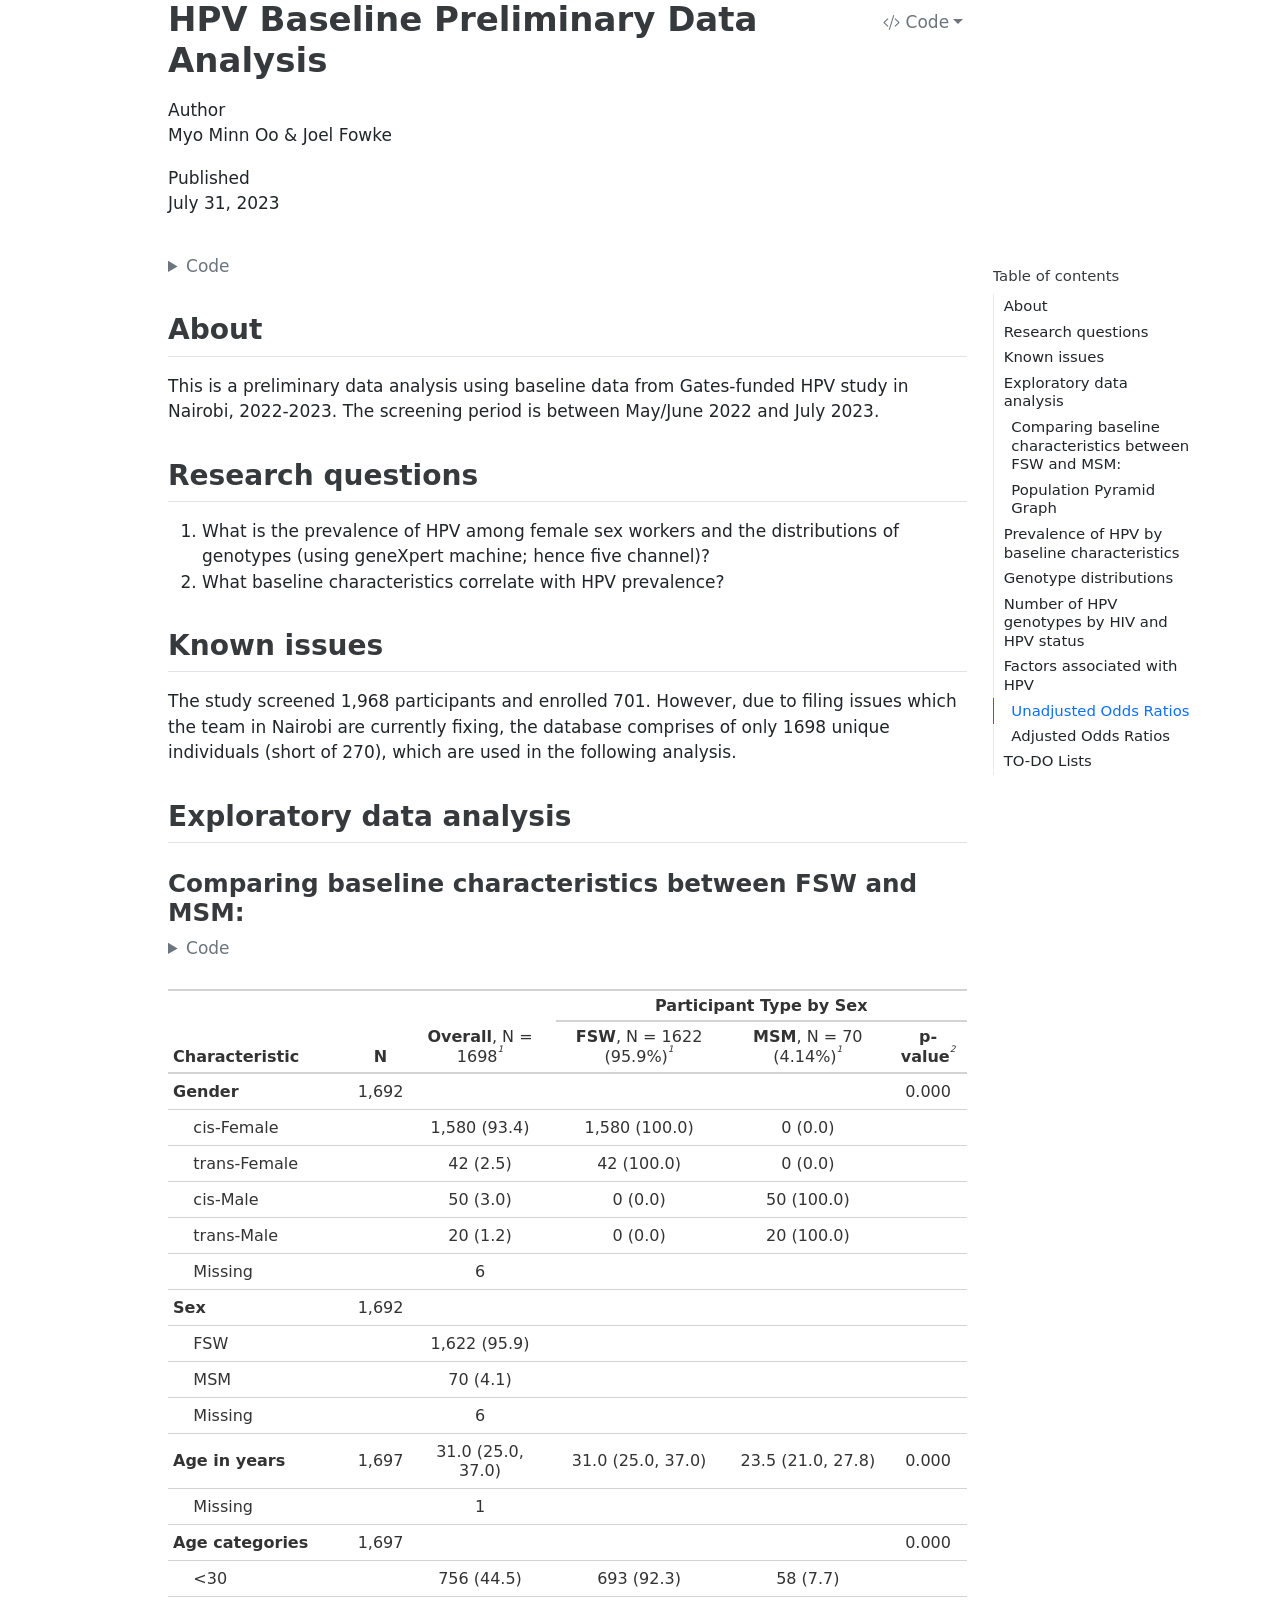
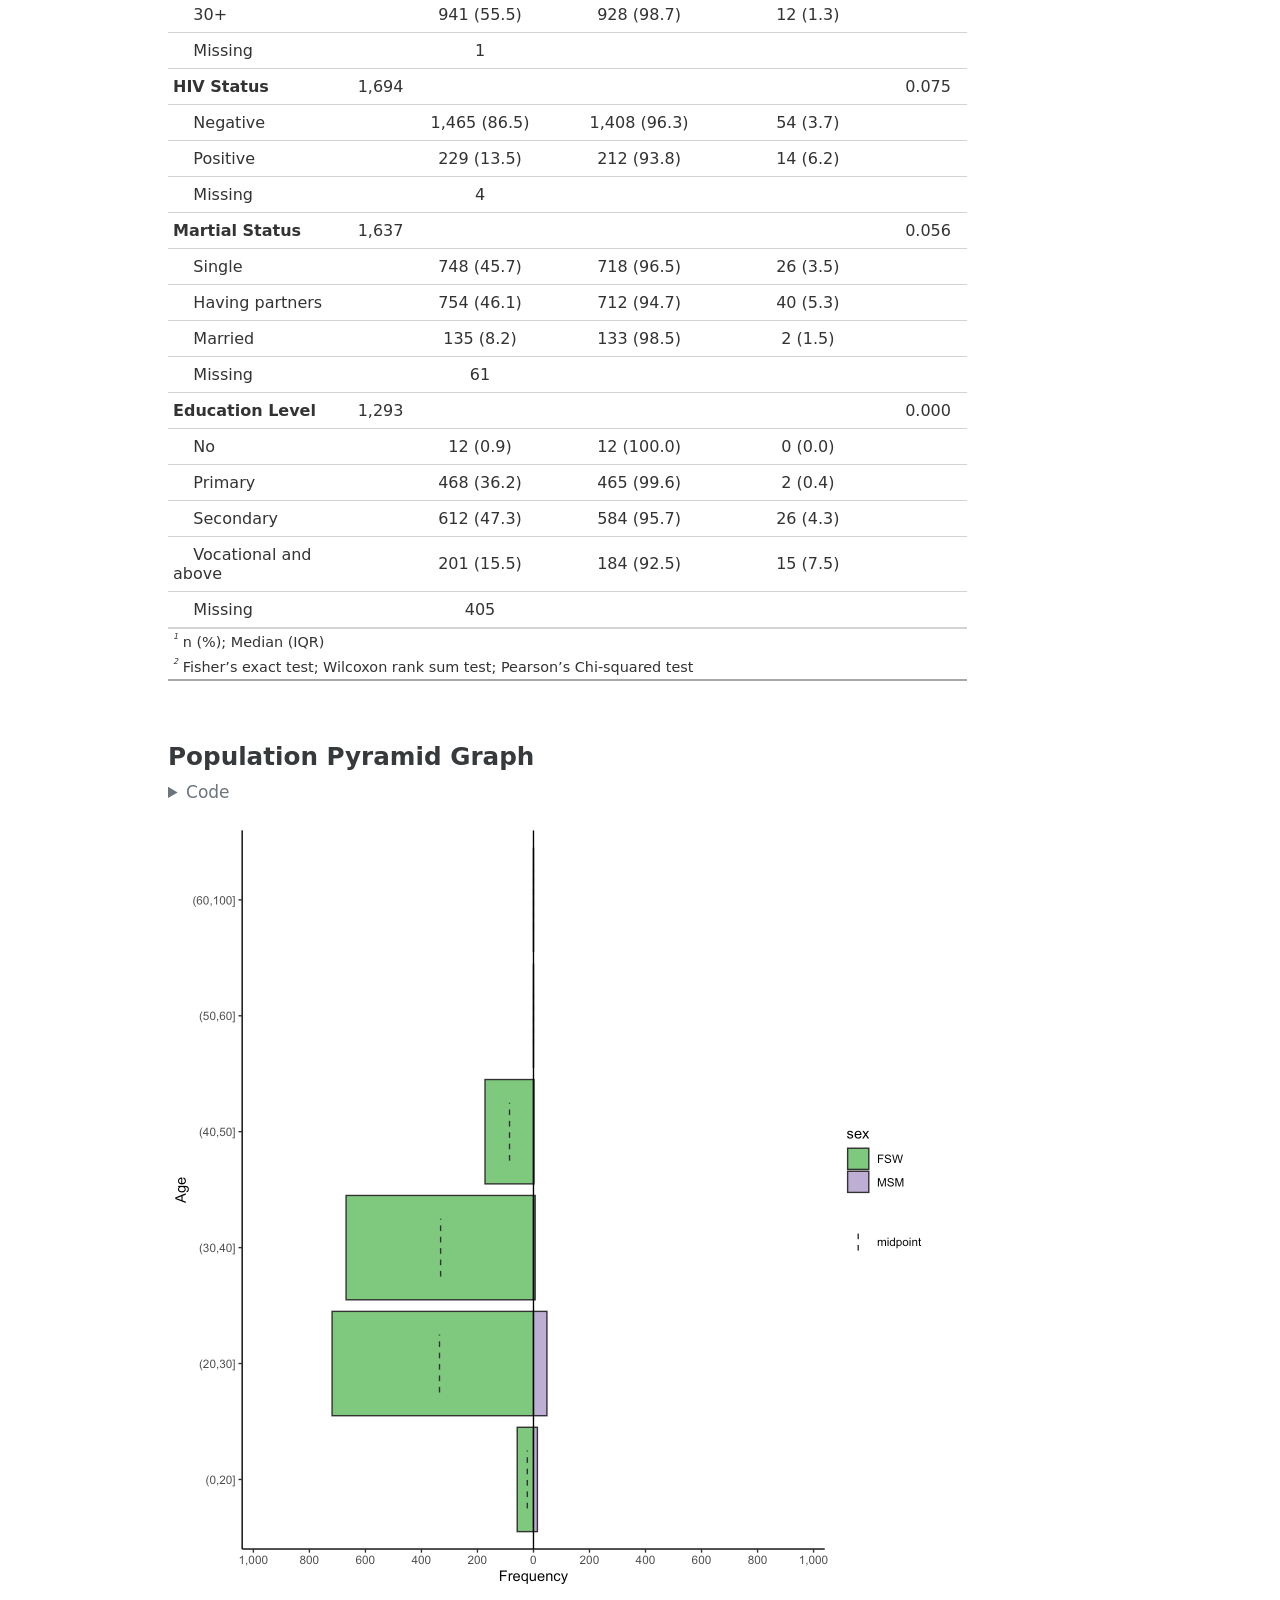
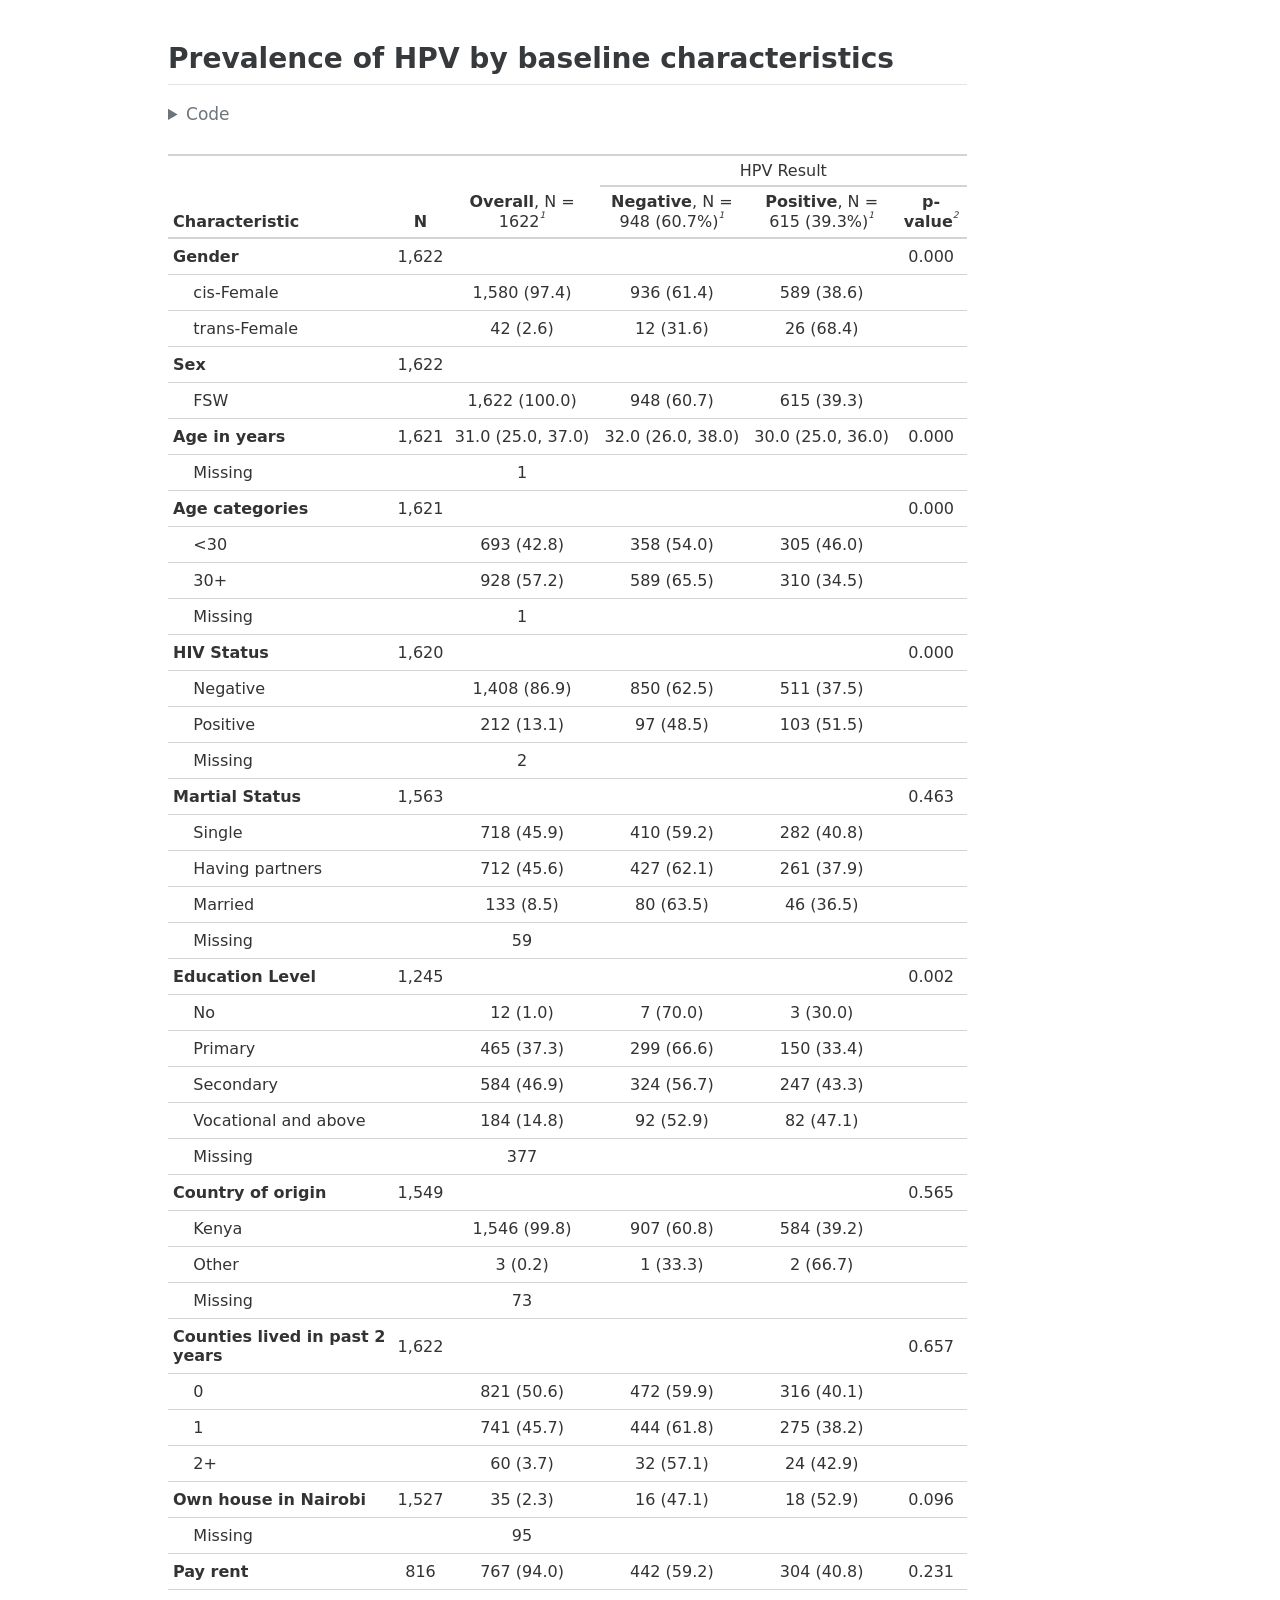
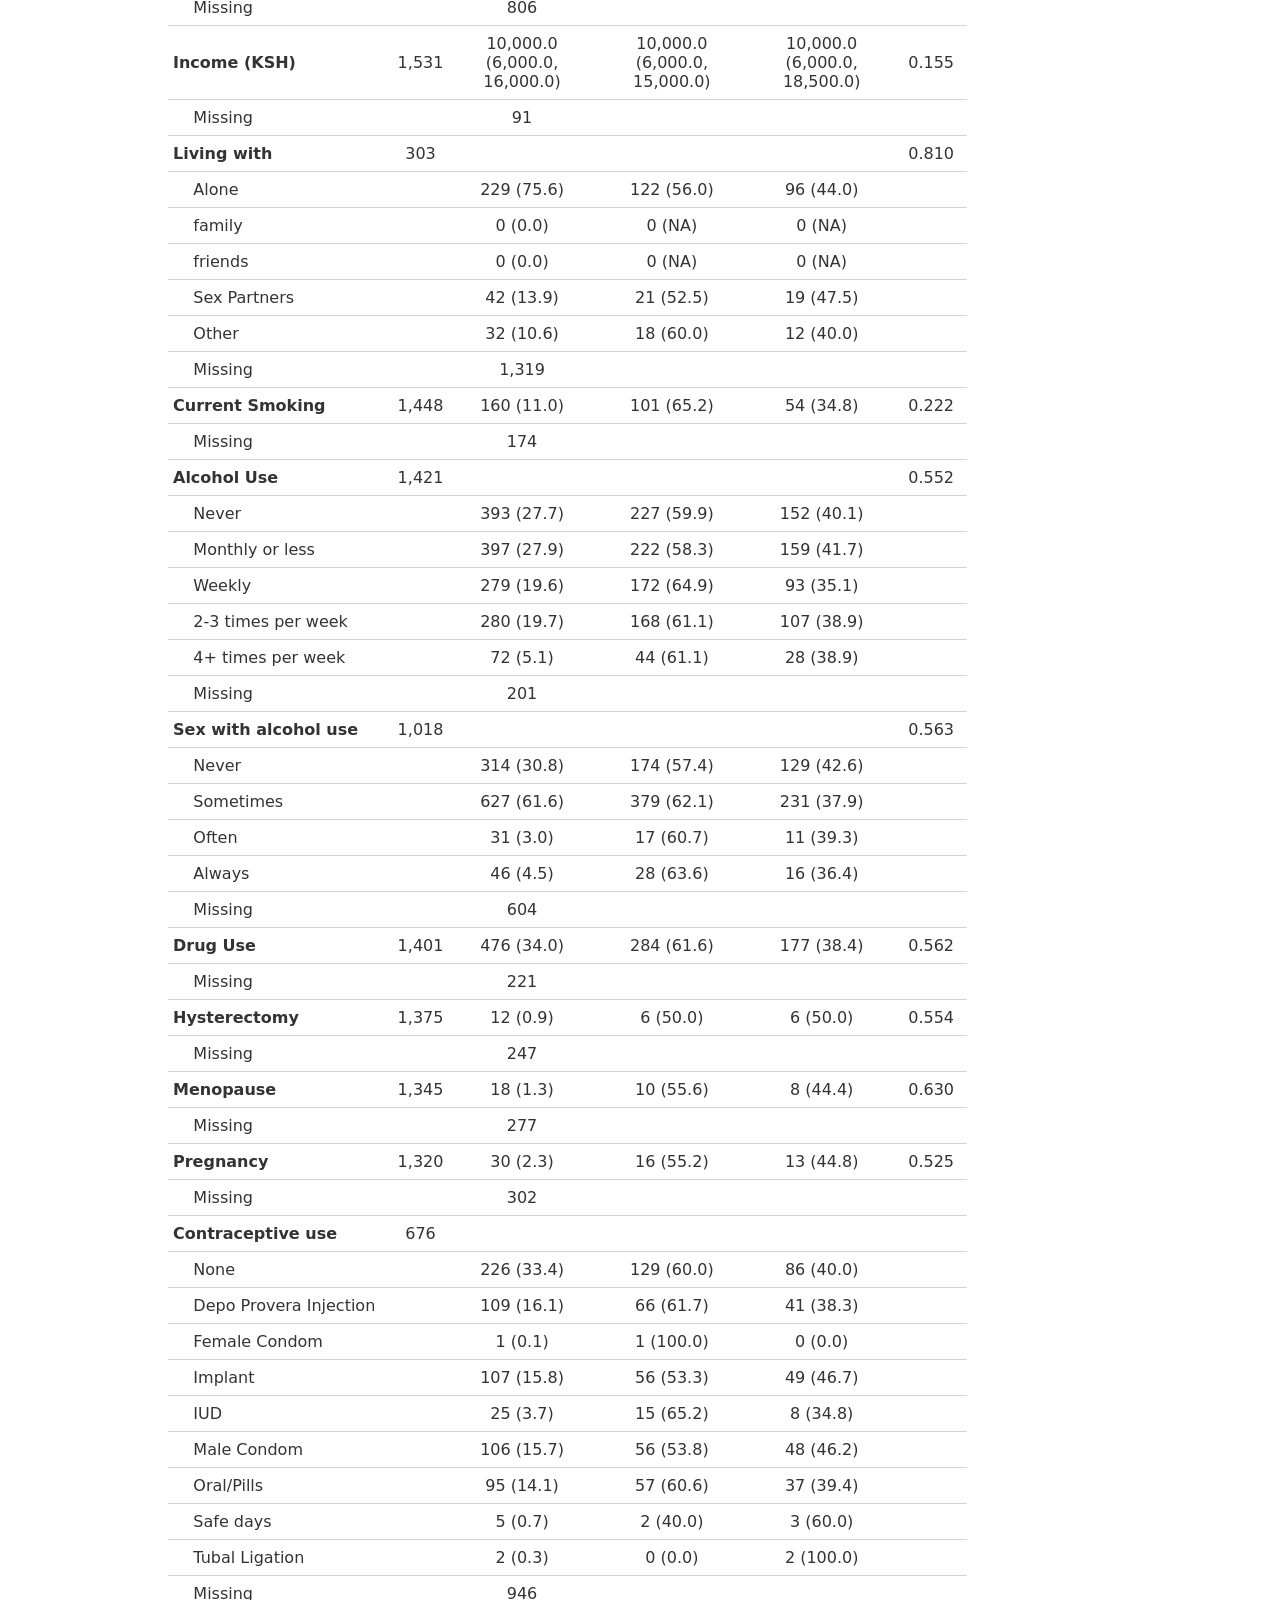
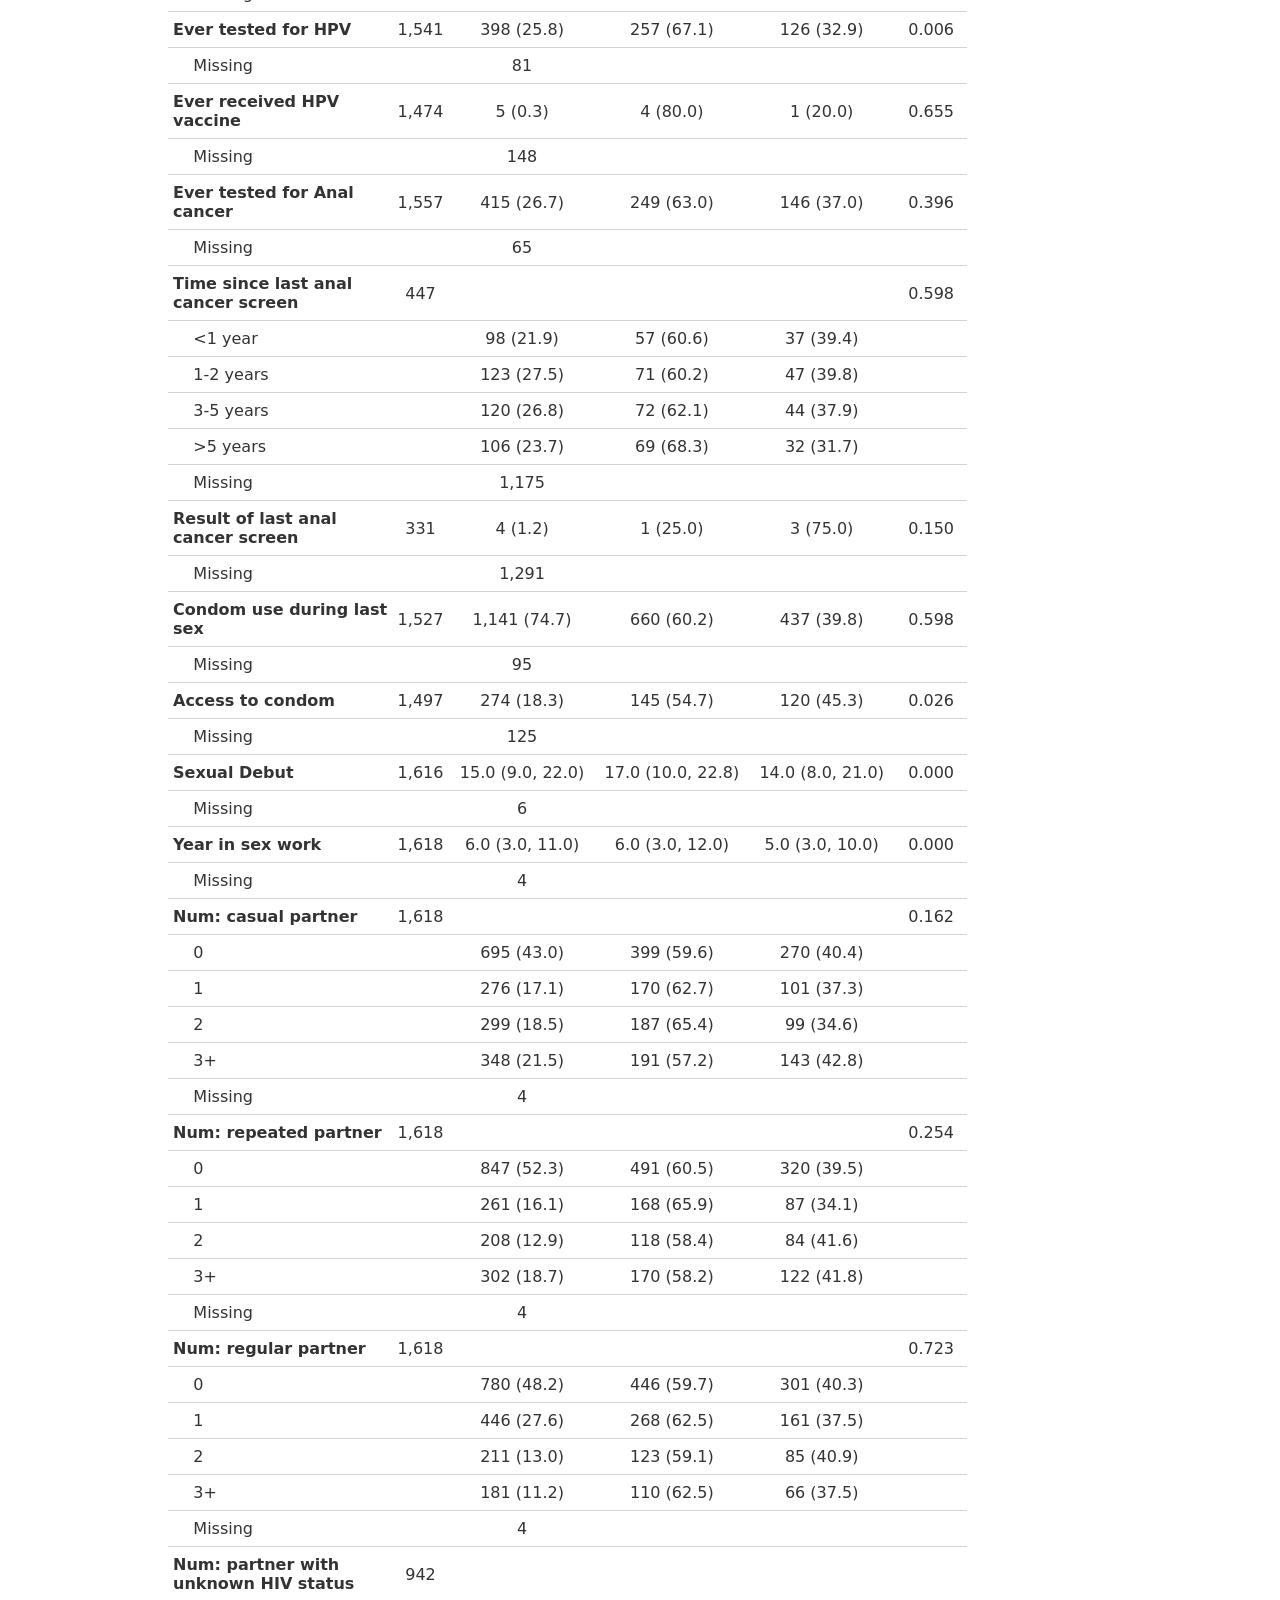
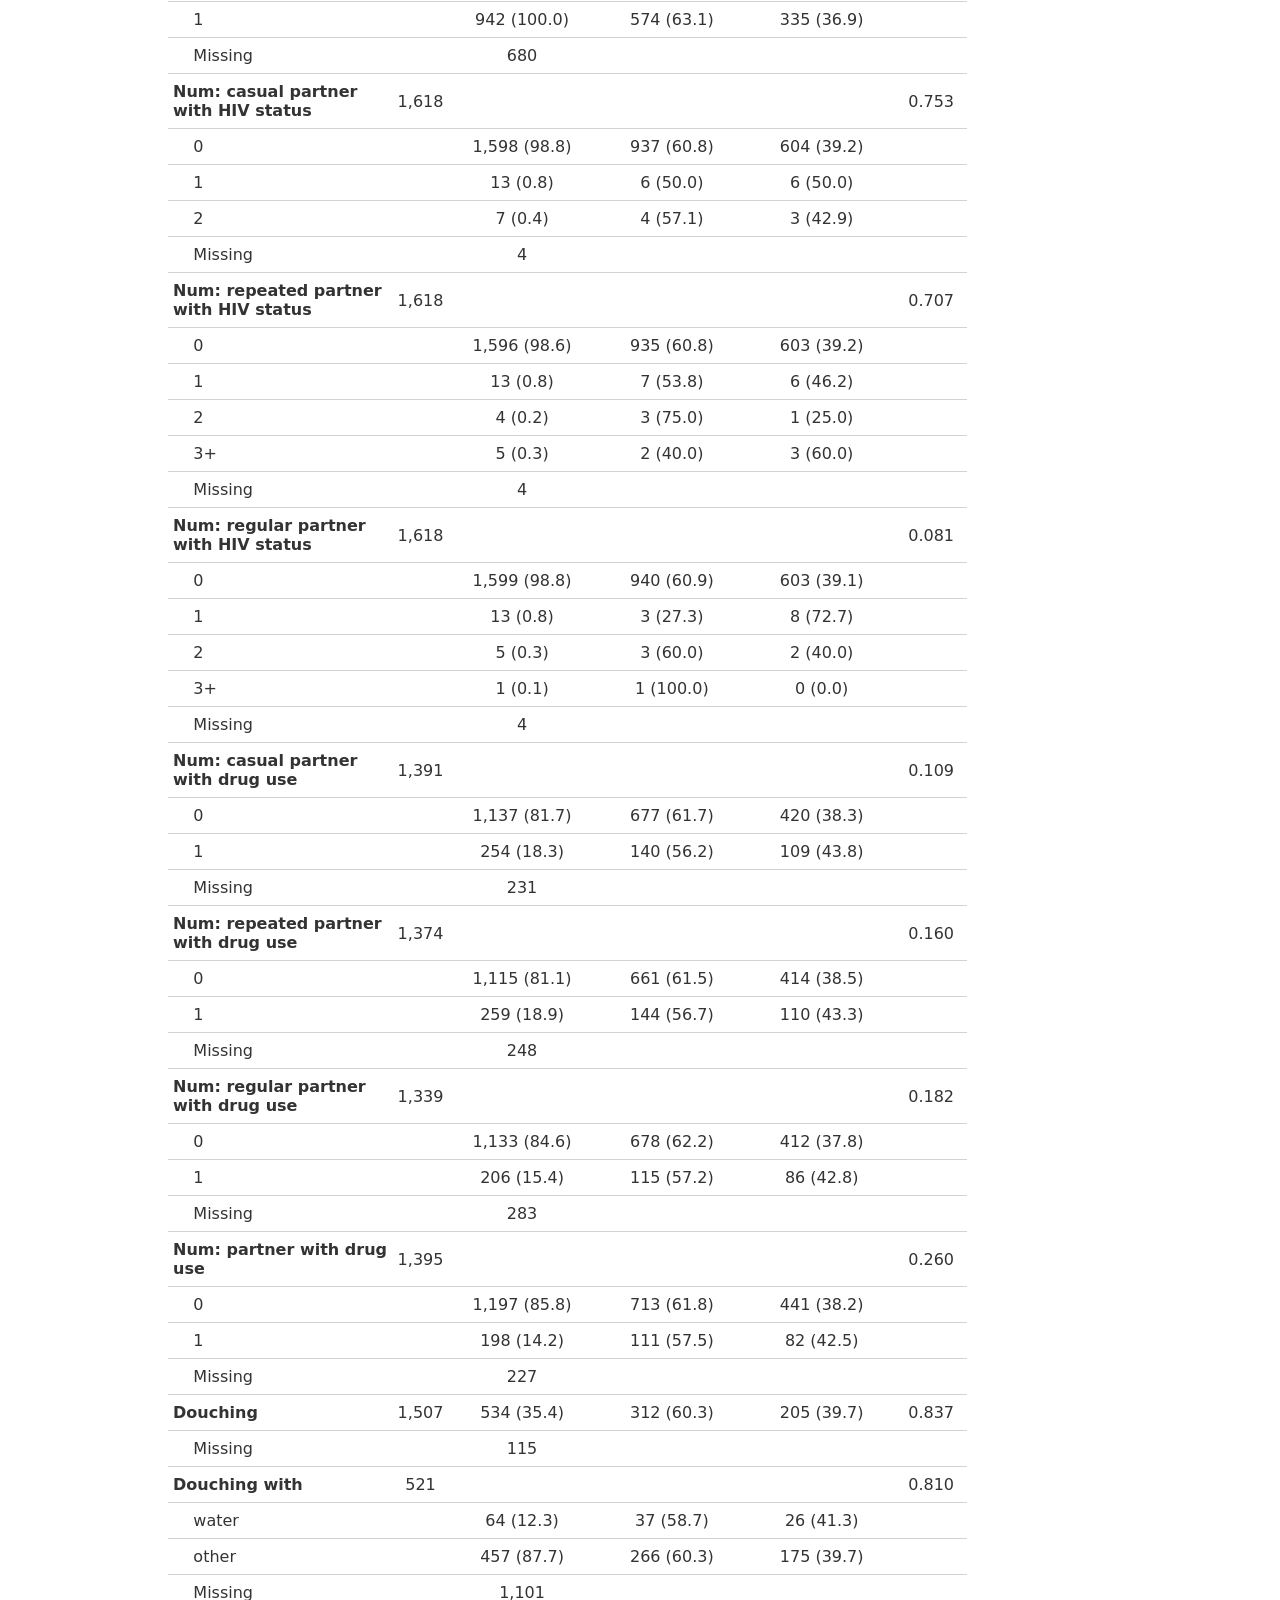
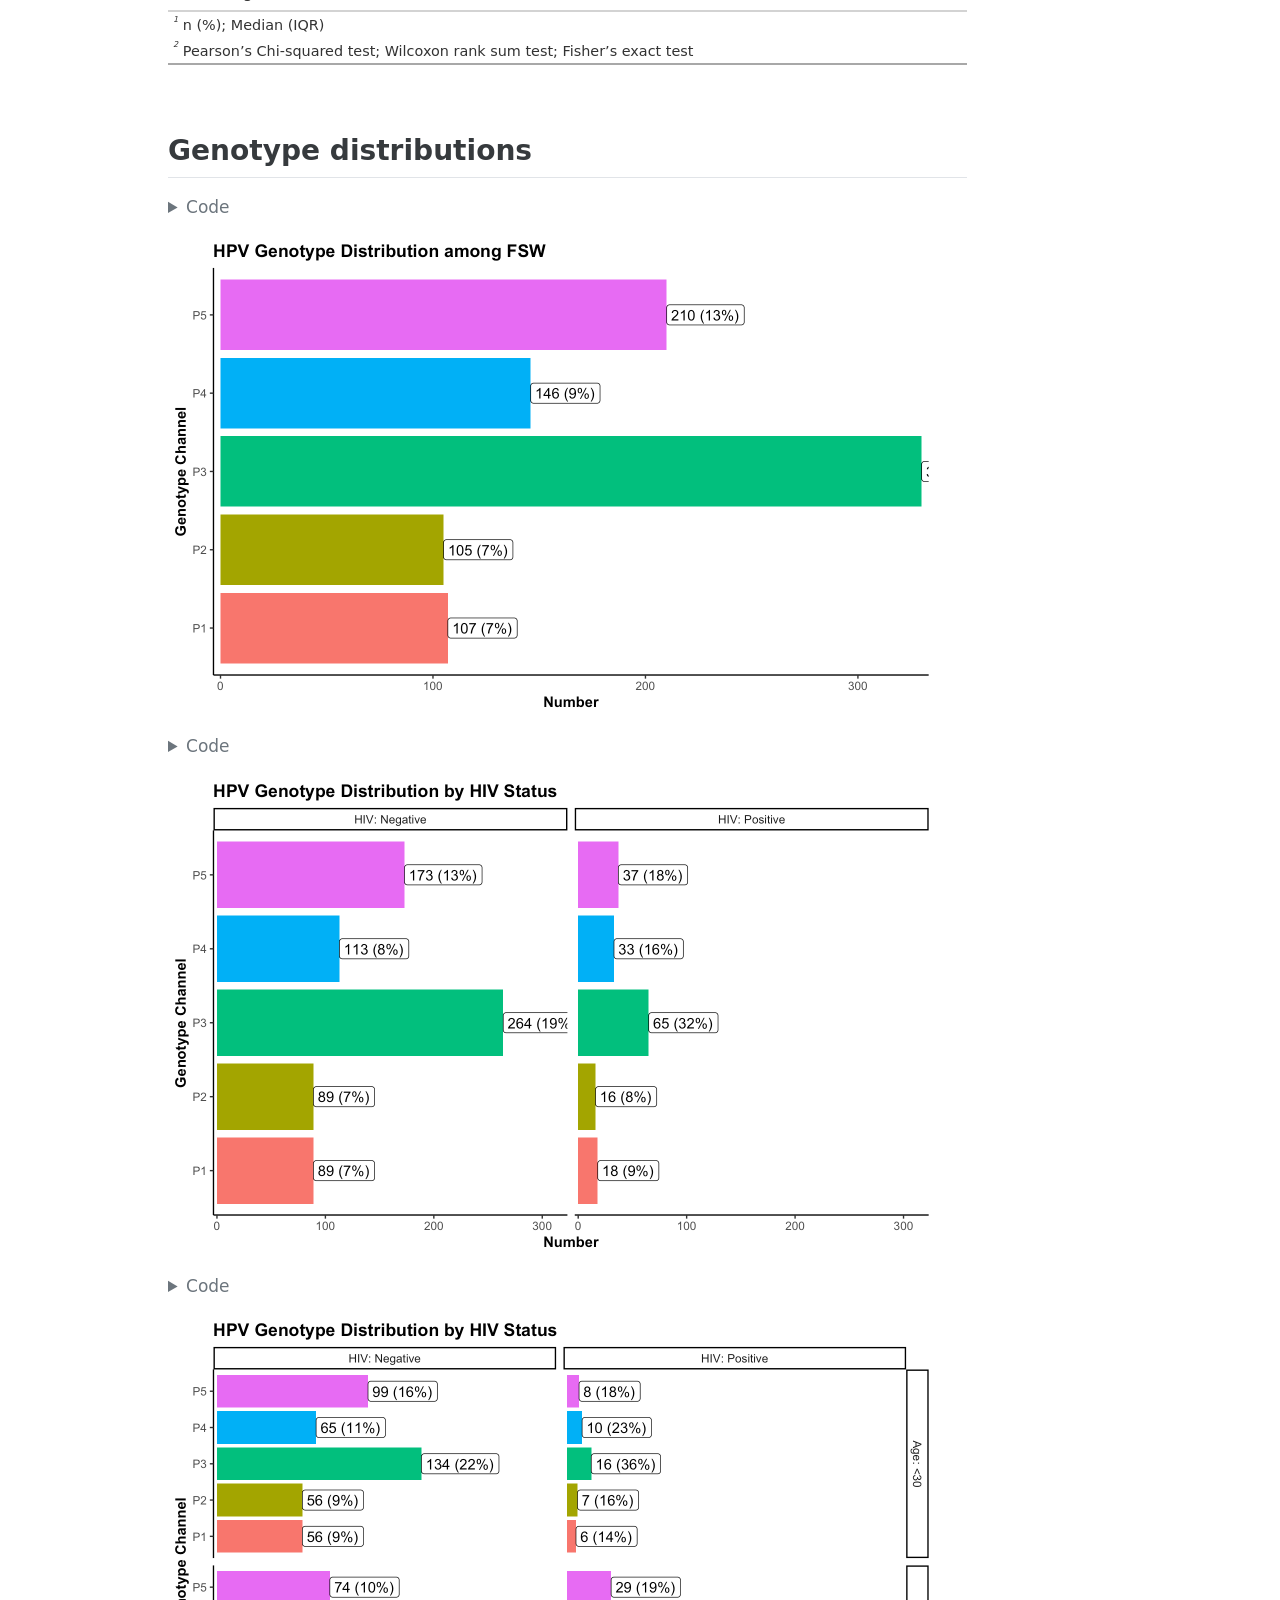
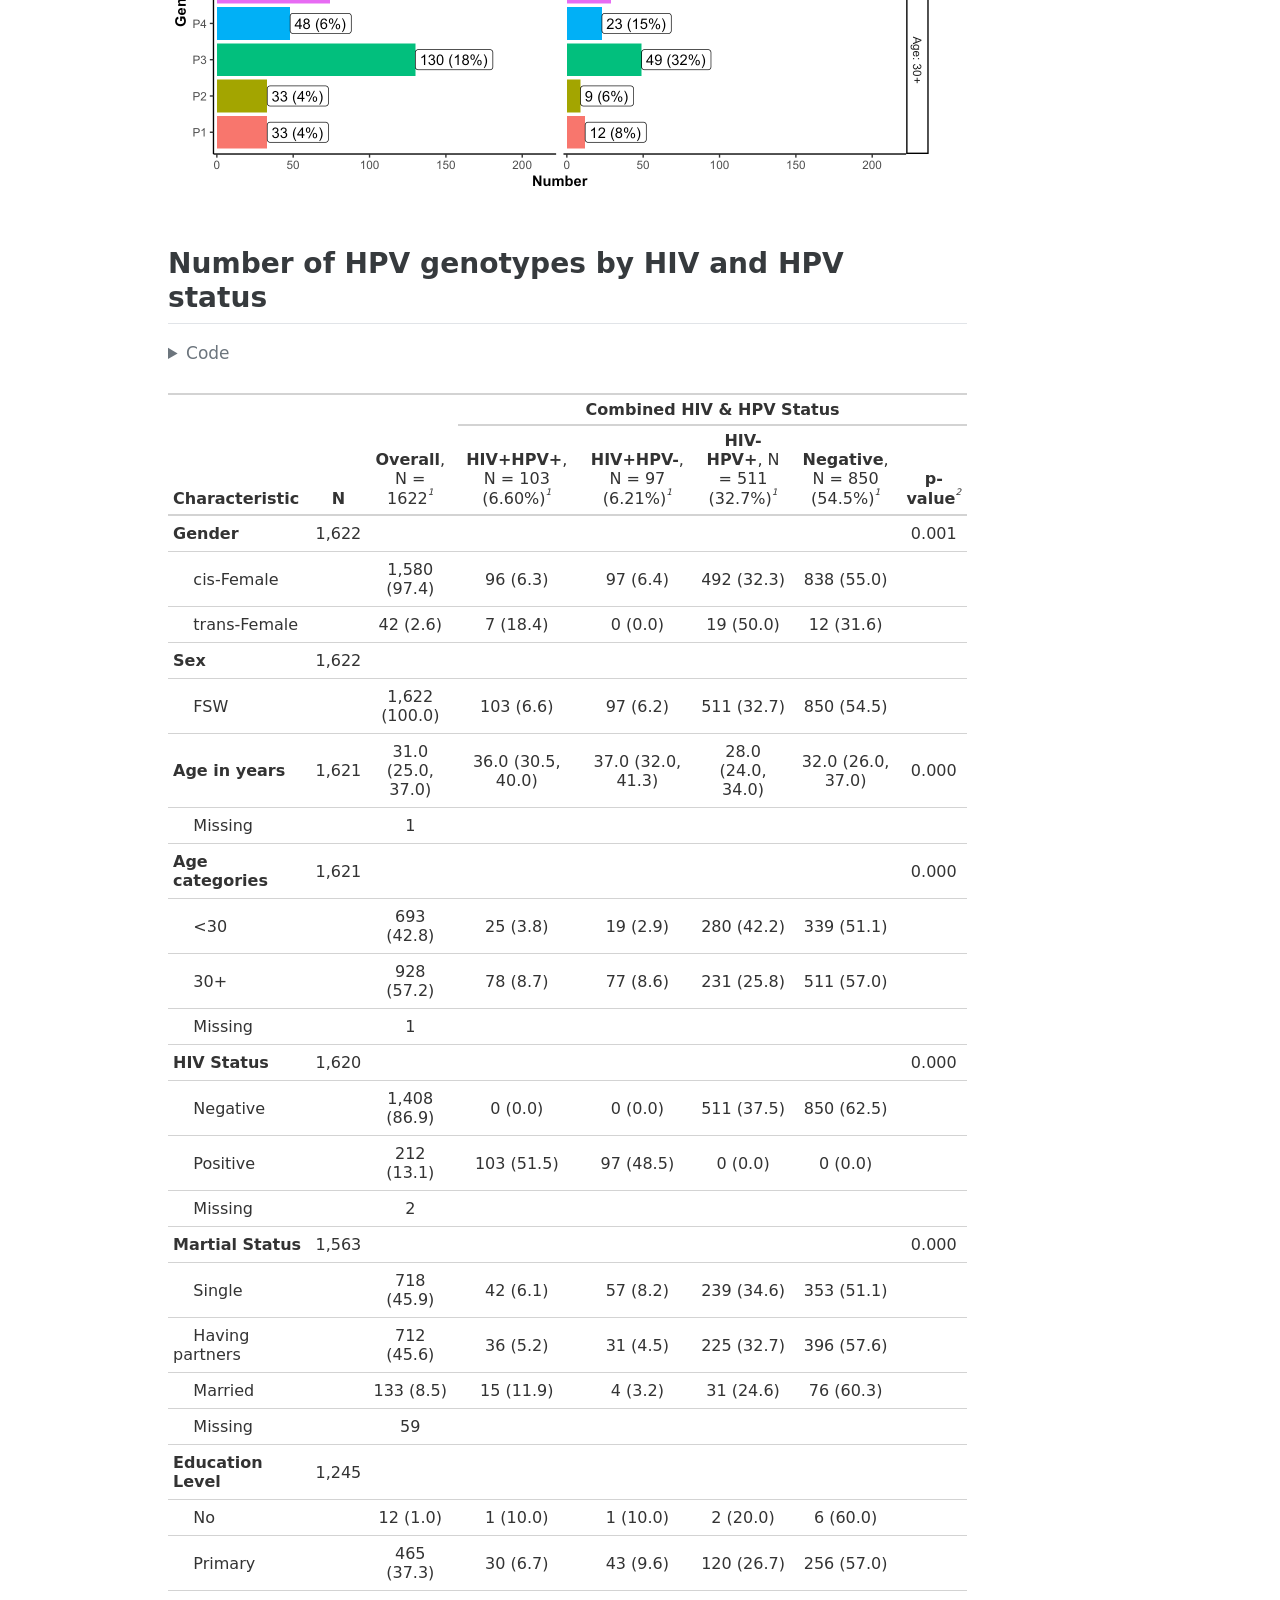
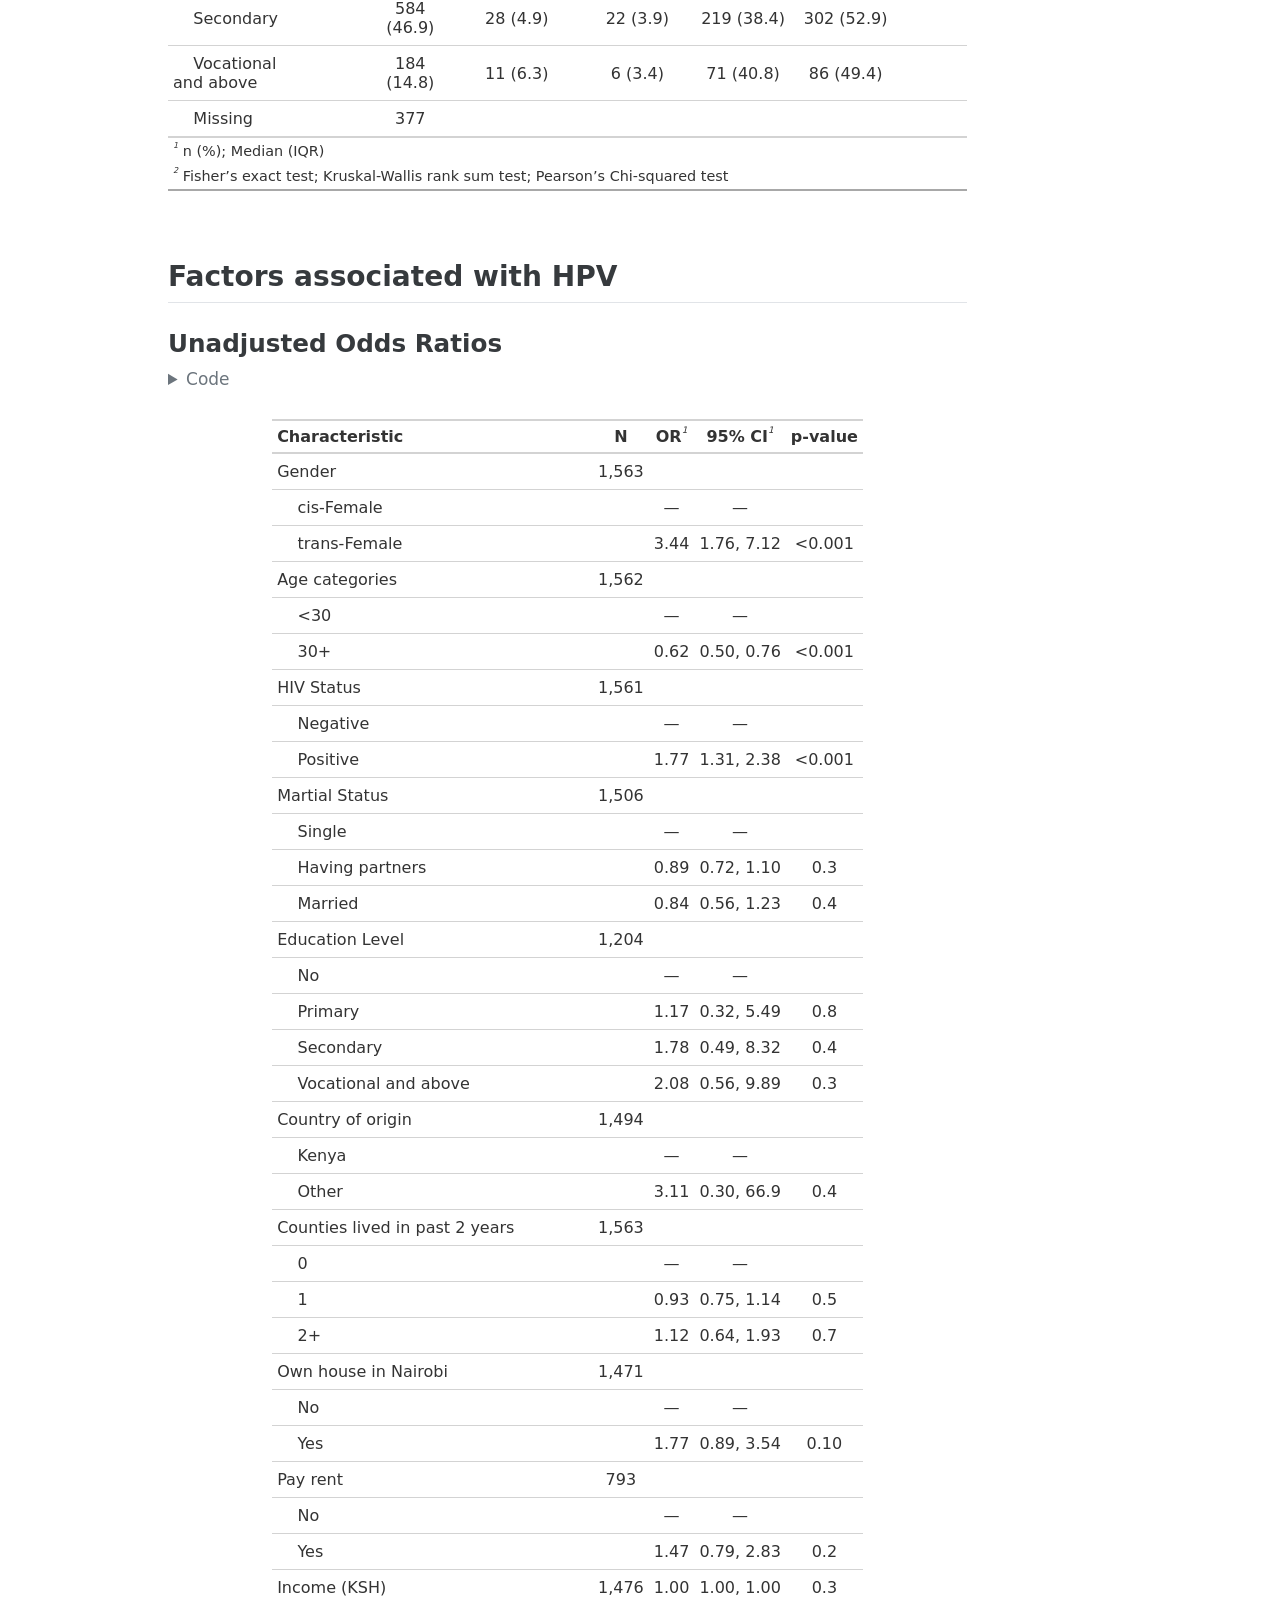
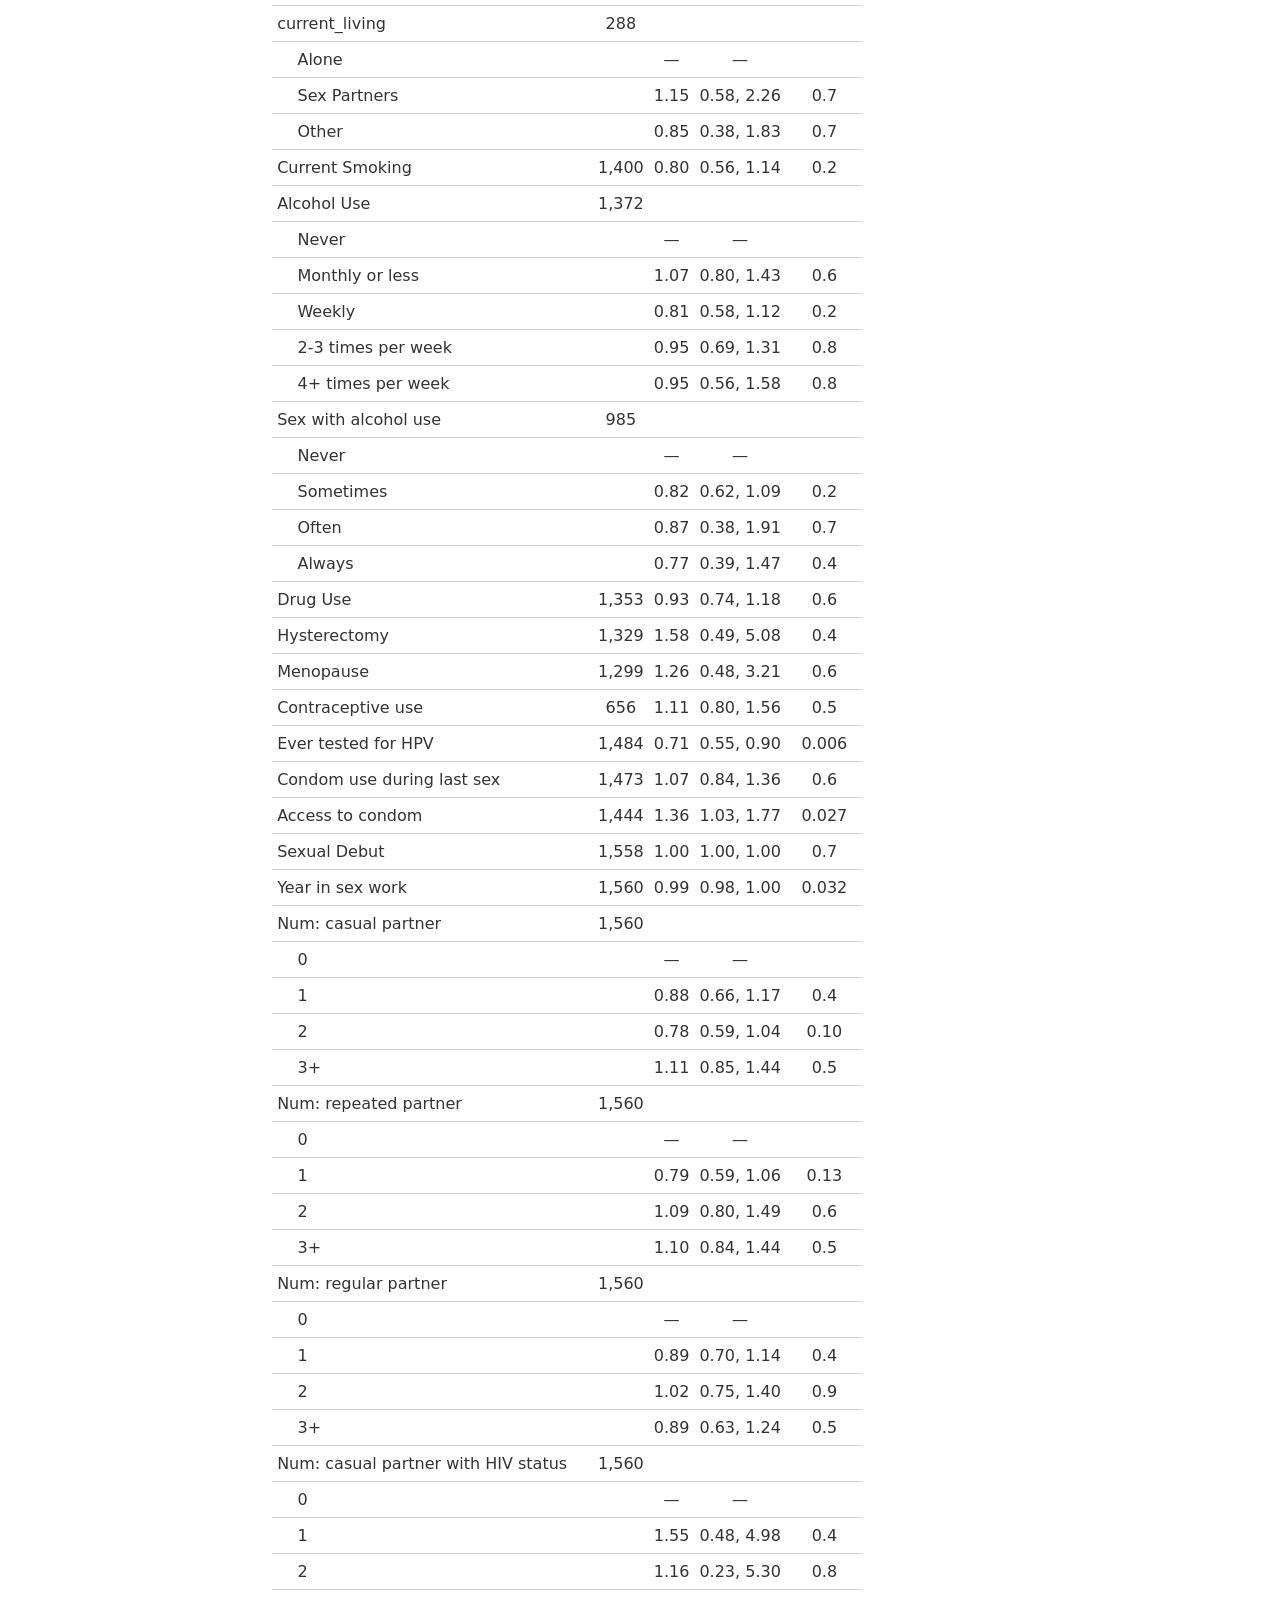
==== commit 57a10dd7: "feat: added toc" ====
--- a/docs/index.html
+++ b/docs/index.html
@@ -105,7 +105,7 @@
   
   </header><div id="quarto-content" class="page-columns page-rows-contents page-layout-article">
 <div id="quarto-margin-sidebar" class="sidebar margin-sidebar">
-  <nav id="TOC" role="doc-toc" class="toc-active" data-toc-expanded="-1">
+  <nav id="TOC" role="doc-toc" class="toc-active" data-toc-expanded="99">
     <h2 id="toc-title">Table of contents</h2>
    
   <ul>
@@ -195,23 +195,23 @@
 </details>
 <div class="cell-output-display">
 
-<div id="qxxpocaaij" style="padding-left:0px;padding-right:0px;padding-top:10px;padding-bottom:10px;overflow-x:auto;overflow-y:auto;width:auto;height:auto;">
-<style>#qxxpocaaij table {
+<div id="tlhmukbqvw" style="padding-left:0px;padding-right:0px;padding-top:10px;padding-bottom:10px;overflow-x:auto;overflow-y:auto;width:auto;height:auto;">
+<style>#tlhmukbqvw table {
   font-family: system-ui, 'Segoe UI', Roboto, Helvetica, Arial, sans-serif, 'Apple Color Emoji', 'Segoe UI Emoji', 'Segoe UI Symbol', 'Noto Color Emoji';
   -webkit-font-smoothing: antialiased;
   -moz-osx-font-smoothing: grayscale;
 }
 
-#qxxpocaaij thead, #qxxpocaaij tbody, #qxxpocaaij tfoot, #qxxpocaaij tr, #qxxpocaaij td, #qxxpocaaij th {
+#tlhmukbqvw thead, #tlhmukbqvw tbody, #tlhmukbqvw tfoot, #tlhmukbqvw tr, #tlhmukbqvw td, #tlhmukbqvw th {
   border-style: none;
 }
 
-#qxxpocaaij p {
+#tlhmukbqvw p {
   margin: 0;
   padding: 0;
 }
 
-#qxxpocaaij .gt_table {
+#tlhmukbqvw .gt_table {
   display: table;
   border-collapse: collapse;
   line-height: normal;
@@ -237,12 +237,12 @@
   border-left-color: #D3D3D3;
 }
 
-#qxxpocaaij .gt_caption {
+#tlhmukbqvw .gt_caption {
   padding-top: 4px;
   padding-bottom: 4px;
 }
 
-#qxxpocaaij .gt_title {
+#tlhmukbqvw .gt_title {
   color: #333333;
   font-size: 125%;
   font-weight: initial;
@@ -254,7 +254,7 @@
   border-bottom-width: 0;
 }
 
-#qxxpocaaij .gt_subtitle {
+#tlhmukbqvw .gt_subtitle {
   color: #333333;
   font-size: 85%;
   font-weight: initial;
@@ -266,7 +266,7 @@
   border-top-width: 0;
 }
 
-#qxxpocaaij .gt_heading {
+#tlhmukbqvw .gt_heading {
   background-color: #FFFFFF;
   text-align: center;
   border-bottom-color: #FFFFFF;
@@ -278,13 +278,13 @@
   border-right-color: #D3D3D3;
 }
 
-#qxxpocaaij .gt_bottom_border {
+#tlhmukbqvw .gt_bottom_border {
   border-bottom-style: solid;
   border-bottom-width: 2px;
   border-bottom-color: #D3D3D3;
 }
 
-#qxxpocaaij .gt_col_headings {
+#tlhmukbqvw .gt_col_headings {
   border-top-style: solid;
   border-top-width: 2px;
   border-top-color: #D3D3D3;
@@ -299,7 +299,7 @@
   border-right-color: #D3D3D3;
 }
 
-#qxxpocaaij .gt_col_heading {
+#tlhmukbqvw .gt_col_heading {
   color: #333333;
   background-color: #FFFFFF;
   font-size: 100%;
@@ -319,7 +319,7 @@
   overflow-x: hidden;
 }
 
-#qxxpocaaij .gt_column_spanner_outer {
+#tlhmukbqvw .gt_column_spanner_outer {
   color: #333333;
   background-color: #FFFFFF;
   font-size: 100%;
@@ -331,15 +331,15 @@
   padding-right: 4px;
 }
 
-#qxxpocaaij .gt_column_spanner_outer:first-child {
+#tlhmukbqvw .gt_column_spanner_outer:first-child {
   padding-left: 0;
 }
 
-#qxxpocaaij .gt_column_spanner_outer:last-child {
+#tlhmukbqvw .gt_column_spanner_outer:last-child {
   padding-right: 0;
 }
 
-#qxxpocaaij .gt_column_spanner {
+#tlhmukbqvw .gt_column_spanner {
   border-bottom-style: solid;
   border-bottom-width: 2px;
   border-bottom-color: #D3D3D3;
@@ -351,11 +351,11 @@
   width: 100%;
 }
 
-#qxxpocaaij .gt_spanner_row {
+#tlhmukbqvw .gt_spanner_row {
   border-bottom-style: hidden;
 }
 
-#qxxpocaaij .gt_group_heading {
+#tlhmukbqvw .gt_group_heading {
   padding-top: 8px;
   padding-bottom: 8px;
   padding-left: 5px;
@@ -381,7 +381,7 @@
   text-align: left;
 }
 
-#qxxpocaaij .gt_empty_group_heading {
+#tlhmukbqvw .gt_empty_group_heading {
   padding: 0.5px;
   color: #333333;
   background-color: #FFFFFF;
@@ -396,15 +396,15 @@
   vertical-align: middle;
 }
 
-#qxxpocaaij .gt_from_md > :first-child {
+#tlhmukbqvw .gt_from_md > :first-child {
   margin-top: 0;
 }
 
-#qxxpocaaij .gt_from_md > :last-child {
+#tlhmukbqvw .gt_from_md > :last-child {
   margin-bottom: 0;
 }
 
-#qxxpocaaij .gt_row {
+#tlhmukbqvw .gt_row {
   padding-top: 8px;
   padding-bottom: 8px;
   padding-left: 5px;
@@ -423,7 +423,7 @@
   overflow-x: hidden;
 }
 
-#qxxpocaaij .gt_stub {
+#tlhmukbqvw .gt_stub {
   color: #333333;
   background-color: #FFFFFF;
   font-size: 100%;
@@ -436,7 +436,7 @@
   padding-right: 5px;
 }
 
-#qxxpocaaij .gt_stub_row_group {
+#tlhmukbqvw .gt_stub_row_group {
   color: #333333;
   background-color: #FFFFFF;
   font-size: 100%;
@@ -450,15 +450,15 @@
   vertical-align: top;
 }
 
-#qxxpocaaij .gt_row_group_first td {
+#tlhmukbqvw .gt_row_group_first td {
   border-top-width: 2px;
 }
 
-#qxxpocaaij .gt_row_group_first th {
+#tlhmukbqvw .gt_row_group_first th {
   border-top-width: 2px;
 }
 
-#qxxpocaaij .gt_summary_row {
+#tlhmukbqvw .gt_summary_row {
   color: #333333;
   background-color: #FFFFFF;
   text-transform: inherit;
@@ -468,16 +468,16 @@
   padding-right: 5px;
 }
 
-#qxxpocaaij .gt_first_summary_row {
+#tlhmukbqvw .gt_first_summary_row {
   border-top-style: solid;
   border-top-color: #D3D3D3;
 }
 
-#qxxpocaaij .gt_first_summary_row.thick {
+#tlhmukbqvw .gt_first_summary_row.thick {
   border-top-width: 2px;
 }
 
-#qxxpocaaij .gt_last_summary_row {
+#tlhmukbqvw .gt_last_summary_row {
   padding-top: 8px;
   padding-bottom: 8px;
   padding-left: 5px;
@@ -487,7 +487,7 @@
   border-bottom-color: #D3D3D3;
 }
 
-#qxxpocaaij .gt_grand_summary_row {
+#tlhmukbqvw .gt_grand_summary_row {
   color: #333333;
   background-color: #FFFFFF;
   text-transform: inherit;
@@ -497,7 +497,7 @@
   padding-right: 5px;
 }
 
-#qxxpocaaij .gt_first_grand_summary_row {
+#tlhmukbqvw .gt_first_grand_summary_row {
   padding-top: 8px;
   padding-bottom: 8px;
   padding-left: 5px;
@@ -507,7 +507,7 @@
   border-top-color: #D3D3D3;
 }
 
-#qxxpocaaij .gt_last_grand_summary_row_top {
+#tlhmukbqvw .gt_last_grand_summary_row_top {
   padding-top: 8px;
   padding-bottom: 8px;
   padding-left: 5px;
@@ -517,11 +517,11 @@
   border-bottom-color: #D3D3D3;
 }
 
-#qxxpocaaij .gt_striped {
+#tlhmukbqvw .gt_striped {
   background-color: rgba(128, 128, 128, 0.05);
 }
 
-#qxxpocaaij .gt_table_body {
+#tlhmukbqvw .gt_table_body {
   border-top-style: solid;
   border-top-width: 2px;
   border-top-color: #D3D3D3;
@@ -530,7 +530,7 @@
   border-bottom-color: #D3D3D3;
 }
 
-#qxxpocaaij .gt_footnotes {
+#tlhmukbqvw .gt_footnotes {
   color: #333333;
   background-color: #FFFFFF;
   border-bottom-style: none;
@@ -544,7 +544,7 @@
   border-right-color: #D3D3D3;
 }
 
-#qxxpocaaij .gt_footnote {
+#tlhmukbqvw .gt_footnote {
   margin: 0px;
   font-size: 90%;
   padding-top: 4px;
@@ -553,7 +553,7 @@
   padding-right: 5px;
 }
 
-#qxxpocaaij .gt_sourcenotes {
+#tlhmukbqvw .gt_sourcenotes {
   color: #333333;
   background-color: #FFFFFF;
   border-bottom-style: none;
@@ -567,7 +567,7 @@
   border-right-color: #D3D3D3;
 }
 
-#qxxpocaaij .gt_sourcenote {
+#tlhmukbqvw .gt_sourcenote {
   font-size: 90%;
   padding-top: 4px;
   padding-bottom: 4px;
@@ -575,63 +575,63 @@
   padding-right: 5px;
 }
 
-#qxxpocaaij .gt_left {
+#tlhmukbqvw .gt_left {
   text-align: left;
 }
 
-#qxxpocaaij .gt_center {
+#tlhmukbqvw .gt_center {
   text-align: center;
 }
 
-#qxxpocaaij .gt_right {
+#tlhmukbqvw .gt_right {
   text-align: right;
   font-variant-numeric: tabular-nums;
 }
 
-#qxxpocaaij .gt_font_normal {
+#tlhmukbqvw .gt_font_normal {
   font-weight: normal;
 }
 
-#qxxpocaaij .gt_font_bold {
+#tlhmukbqvw .gt_font_bold {
   font-weight: bold;
 }
 
-#qxxpocaaij .gt_font_italic {
+#tlhmukbqvw .gt_font_italic {
   font-style: italic;
 }
 
-#qxxpocaaij .gt_super {
+#tlhmukbqvw .gt_super {
   font-size: 65%;
 }
 
-#qxxpocaaij .gt_footnote_marks {
+#tlhmukbqvw .gt_footnote_marks {
   font-size: 75%;
   vertical-align: 0.4em;
   position: initial;
 }
 
-#qxxpocaaij .gt_asterisk {
+#tlhmukbqvw .gt_asterisk {
   font-size: 100%;
   vertical-align: 0;
 }
 
-#qxxpocaaij .gt_indent_1 {
+#tlhmukbqvw .gt_indent_1 {
   text-indent: 5px;
 }
 
-#qxxpocaaij .gt_indent_2 {
+#tlhmukbqvw .gt_indent_2 {
   text-indent: 10px;
 }
 
-#qxxpocaaij .gt_indent_3 {
+#tlhmukbqvw .gt_indent_3 {
   text-indent: 15px;
 }
 
-#qxxpocaaij .gt_indent_4 {
+#tlhmukbqvw .gt_indent_4 {
   text-indent: 20px;
 }
 
-#qxxpocaaij .gt_indent_5 {
+#tlhmukbqvw .gt_indent_5 {
   text-indent: 25px;
 }
 </style>
@@ -907,23 +907,23 @@
 </details>
 <div class="cell-output-display">
 
-<div id="tbtoexuaqo" style="padding-left:0px;padding-right:0px;padding-top:10px;padding-bottom:10px;overflow-x:auto;overflow-y:auto;width:auto;height:auto;">
-<style>#tbtoexuaqo table {
+<div id="dkoxfpllqf" style="padding-left:0px;padding-right:0px;padding-top:10px;padding-bottom:10px;overflow-x:auto;overflow-y:auto;width:auto;height:auto;">
+<style>#dkoxfpllqf table {
   font-family: system-ui, 'Segoe UI', Roboto, Helvetica, Arial, sans-serif, 'Apple Color Emoji', 'Segoe UI Emoji', 'Segoe UI Symbol', 'Noto Color Emoji';
   -webkit-font-smoothing: antialiased;
   -moz-osx-font-smoothing: grayscale;
 }
 
-#tbtoexuaqo thead, #tbtoexuaqo tbody, #tbtoexuaqo tfoot, #tbtoexuaqo tr, #tbtoexuaqo td, #tbtoexuaqo th {
+#dkoxfpllqf thead, #dkoxfpllqf tbody, #dkoxfpllqf tfoot, #dkoxfpllqf tr, #dkoxfpllqf td, #dkoxfpllqf th {
   border-style: none;
 }
 
-#tbtoexuaqo p {
+#dkoxfpllqf p {
   margin: 0;
   padding: 0;
 }
 
-#tbtoexuaqo .gt_table {
+#dkoxfpllqf .gt_table {
   display: table;
   border-collapse: collapse;
   line-height: normal;
@@ -949,12 +949,12 @@
   border-left-color: #D3D3D3;
 }
 
-#tbtoexuaqo .gt_caption {
+#dkoxfpllqf .gt_caption {
   padding-top: 4px;
   padding-bottom: 4px;
 }
 
-#tbtoexuaqo .gt_title {
+#dkoxfpllqf .gt_title {
   color: #333333;
   font-size: 125%;
   font-weight: initial;
@@ -966,7 +966,7 @@
   border-bottom-width: 0;
 }
 
-#tbtoexuaqo .gt_subtitle {
+#dkoxfpllqf .gt_subtitle {
   color: #333333;
   font-size: 85%;
   font-weight: initial;
@@ -978,7 +978,7 @@
   border-top-width: 0;
 }
 
-#tbtoexuaqo .gt_heading {
+#dkoxfpllqf .gt_heading {
   background-color: #FFFFFF;
   text-align: center;
   border-bottom-color: #FFFFFF;
@@ -990,13 +990,13 @@
   border-right-color: #D3D3D3;
 }
 
-#tbtoexuaqo .gt_bottom_border {
+#dkoxfpllqf .gt_bottom_border {
   border-bottom-style: solid;
   border-bottom-width: 2px;
   border-bottom-color: #D3D3D3;
 }
 
-#tbtoexuaqo .gt_col_headings {
+#dkoxfpllqf .gt_col_headings {
   border-top-style: solid;
   border-top-width: 2px;
   border-top-color: #D3D3D3;
@@ -1011,7 +1011,7 @@
   border-right-color: #D3D3D3;
 }
 
-#tbtoexuaqo .gt_col_heading {
+#dkoxfpllqf .gt_col_heading {
   color: #333333;
   background-color: #FFFFFF;
   font-size: 100%;
@@ -1031,7 +1031,7 @@
   overflow-x: hidden;
 }
 
-#tbtoexuaqo .gt_column_spanner_outer {
+#dkoxfpllqf .gt_column_spanner_outer {
   color: #333333;
   background-color: #FFFFFF;
   font-size: 100%;
@@ -1043,15 +1043,15 @@
   padding-right: 4px;
 }
 
-#tbtoexuaqo .gt_column_spanner_outer:first-child {
+#dkoxfpllqf .gt_column_spanner_outer:first-child {
   padding-left: 0;
 }
 
-#tbtoexuaqo .gt_column_spanner_outer:last-child {
+#dkoxfpllqf .gt_column_spanner_outer:last-child {
   padding-right: 0;
 }
 
-#tbtoexuaqo .gt_column_spanner {
+#dkoxfpllqf .gt_column_spanner {
   border-bottom-style: solid;
   border-bottom-width: 2px;
   border-bottom-color: #D3D3D3;
@@ -1063,11 +1063,11 @@
   width: 100%;
 }
 
-#tbtoexuaqo .gt_spanner_row {
+#dkoxfpllqf .gt_spanner_row {
   border-bottom-style: hidden;
 }
 
-#tbtoexuaqo .gt_group_heading {
+#dkoxfpllqf .gt_group_heading {
   padding-top: 8px;
   padding-bottom: 8px;
   padding-left: 5px;
@@ -1093,7 +1093,7 @@
   text-align: left;
 }
 
-#tbtoexuaqo .gt_empty_group_heading {
+#dkoxfpllqf .gt_empty_group_heading {
   padding: 0.5px;
   color: #333333;
   background-color: #FFFFFF;
@@ -1108,15 +1108,15 @@
   vertical-align: middle;
 }
 
-#tbtoexuaqo .gt_from_md > :first-child {
+#dkoxfpllqf .gt_from_md > :first-child {
   margin-top: 0;
 }
 
-#tbtoexuaqo .gt_from_md > :last-child {
+#dkoxfpllqf .gt_from_md > :last-child {
   margin-bottom: 0;
 }
 
-#tbtoexuaqo .gt_row {
+#dkoxfpllqf .gt_row {
   padding-top: 8px;
   padding-bottom: 8px;
   padding-left: 5px;
@@ -1135,7 +1135,7 @@
   overflow-x: hidden;
 }
 
-#tbtoexuaqo .gt_stub {
+#dkoxfpllqf .gt_stub {
   color: #333333;
   background-color: #FFFFFF;
   font-size: 100%;
@@ -1148,7 +1148,7 @@
   padding-right: 5px;
 }
 
-#tbtoexuaqo .gt_stub_row_group {
+#dkoxfpllqf .gt_stub_row_group {
   color: #333333;
   background-color: #FFFFFF;
   font-size: 100%;
@@ -1162,15 +1162,15 @@
   vertical-align: top;
 }
 
-#tbtoexuaqo .gt_row_group_first td {
+#dkoxfpllqf .gt_row_group_first td {
   border-top-width: 2px;
 }
 
-#tbtoexuaqo .gt_row_group_first th {
+#dkoxfpllqf .gt_row_group_first th {
   border-top-width: 2px;
 }
 
-#tbtoexuaqo .gt_summary_row {
+#dkoxfpllqf .gt_summary_row {
   color: #333333;
   background-color: #FFFFFF;
   text-transform: inherit;
@@ -1180,16 +1180,16 @@
   padding-right: 5px;
 }
 
-#tbtoexuaqo .gt_first_summary_row {
+#dkoxfpllqf .gt_first_summary_row {
   border-top-style: solid;
   border-top-color: #D3D3D3;
 }
 
-#tbtoexuaqo .gt_first_summary_row.thick {
+#dkoxfpllqf .gt_first_summary_row.thick {
   border-top-width: 2px;
 }
 
-#tbtoexuaqo .gt_last_summary_row {
+#dkoxfpllqf .gt_last_summary_row {
   padding-top: 8px;
   padding-bottom: 8px;
   padding-left: 5px;
@@ -1199,7 +1199,7 @@
   border-bottom-color: #D3D3D3;
 }
 
-#tbtoexuaqo .gt_grand_summary_row {
+#dkoxfpllqf .gt_grand_summary_row {
   color: #333333;
   background-color: #FFFFFF;
   text-transform: inherit;
@@ -1209,7 +1209,7 @@
   padding-right: 5px;
 }
 
-#tbtoexuaqo .gt_first_grand_summary_row {
+#dkoxfpllqf .gt_first_grand_summary_row {
   padding-top: 8px;
   padding-bottom: 8px;
   padding-left: 5px;
@@ -1219,7 +1219,7 @@
   border-top-color: #D3D3D3;
 }
 
-#tbtoexuaqo .gt_last_grand_summary_row_top {
+#dkoxfpllqf .gt_last_grand_summary_row_top {
   padding-top: 8px;
   padding-bottom: 8px;
   padding-left: 5px;
@@ -1229,11 +1229,11 @@
   border-bottom-color: #D3D3D3;
 }
 
-#tbtoexuaqo .gt_striped {
+#dkoxfpllqf .gt_striped {
   background-color: rgba(128, 128, 128, 0.05);
 }
 
-#tbtoexuaqo .gt_table_body {
+#dkoxfpllqf .gt_table_body {
   border-top-style: solid;
   border-top-width: 2px;
   border-top-color: #D3D3D3;
@@ -1242,7 +1242,7 @@
   border-bottom-color: #D3D3D3;
 }
 
-#tbtoexuaqo .gt_footnotes {
+#dkoxfpllqf .gt_footnotes {
   color: #333333;
   background-color: #FFFFFF;
   border-bottom-style: none;
@@ -1256,7 +1256,7 @@
   border-right-color: #D3D3D3;
 }
 
-#tbtoexuaqo .gt_footnote {
+#dkoxfpllqf .gt_footnote {
   margin: 0px;
   font-size: 90%;
   padding-top: 4px;
@@ -1265,7 +1265,7 @@
   padding-right: 5px;
 }
 
-#tbtoexuaqo .gt_sourcenotes {
+#dkoxfpllqf .gt_sourcenotes {
   color: #333333;
   background-color: #FFFFFF;
   border-bottom-style: none;
@@ -1279,7 +1279,7 @@
   border-right-color: #D3D3D3;
 }
 
-#tbtoexuaqo .gt_sourcenote {
+#dkoxfpllqf .gt_sourcenote {
   font-size: 90%;
   padding-top: 4px;
   padding-bottom: 4px;
@@ -1287,63 +1287,63 @@
   padding-right: 5px;
 }
 
-#tbtoexuaqo .gt_left {
+#dkoxfpllqf .gt_left {
   text-align: left;
 }
 
-#tbtoexuaqo .gt_center {
+#dkoxfpllqf .gt_center {
   text-align: center;
 }
 
-#tbtoexuaqo .gt_right {
+#dkoxfpllqf .gt_right {
   text-align: right;
   font-variant-numeric: tabular-nums;
 }
 
-#tbtoexuaqo .gt_font_normal {
+#dkoxfpllqf .gt_font_normal {
   font-weight: normal;
 }
 
-#tbtoexuaqo .gt_font_bold {
+#dkoxfpllqf .gt_font_bold {
   font-weight: bold;
 }
 
-#tbtoexuaqo .gt_font_italic {
+#dkoxfpllqf .gt_font_italic {
   font-style: italic;
 }
 
-#tbtoexuaqo .gt_super {
+#dkoxfpllqf .gt_super {
   font-size: 65%;
 }
 
-#tbtoexuaqo .gt_footnote_marks {
+#dkoxfpllqf .gt_footnote_marks {
   font-size: 75%;
   vertical-align: 0.4em;
   position: initial;
 }
 
-#tbtoexuaqo .gt_asterisk {
+#dkoxfpllqf .gt_asterisk {
   font-size: 100%;
   vertical-align: 0;
 }
 
-#tbtoexuaqo .gt_indent_1 {
+#dkoxfpllqf .gt_indent_1 {
   text-indent: 5px;
 }
 
-#tbtoexuaqo .gt_indent_2 {
+#dkoxfpllqf .gt_indent_2 {
   text-indent: 10px;
 }
 
-#tbtoexuaqo .gt_indent_3 {
+#dkoxfpllqf .gt_indent_3 {
   text-indent: 15px;
 }
 
-#tbtoexuaqo .gt_indent_4 {
+#dkoxfpllqf .gt_indent_4 {
   text-indent: 20px;
 }
 
-#tbtoexuaqo .gt_indent_5 {
+#dkoxfpllqf .gt_indent_5 {
   text-indent: 25px;
 }
 </style>
@@ -2520,23 +2520,23 @@
 </details>
 <div class="cell-output-display">
 
-<div id="pfzldwupma" style="padding-left:0px;padding-right:0px;padding-top:10px;padding-bottom:10px;overflow-x:auto;overflow-y:auto;width:auto;height:auto;">
-<style>#pfzldwupma table {
+<div id="xhreoblxmd" style="padding-left:0px;padding-right:0px;padding-top:10px;padding-bottom:10px;overflow-x:auto;overflow-y:auto;width:auto;height:auto;">
+<style>#xhreoblxmd table {
   font-family: system-ui, 'Segoe UI', Roboto, Helvetica, Arial, sans-serif, 'Apple Color Emoji', 'Segoe UI Emoji', 'Segoe UI Symbol', 'Noto Color Emoji';
   -webkit-font-smoothing: antialiased;
   -moz-osx-font-smoothing: grayscale;
 }
 
-#pfzldwupma thead, #pfzldwupma tbody, #pfzldwupma tfoot, #pfzldwupma tr, #pfzldwupma td, #pfzldwupma th {
+#xhreoblxmd thead, #xhreoblxmd tbody, #xhreoblxmd tfoot, #xhreoblxmd tr, #xhreoblxmd td, #xhreoblxmd th {
   border-style: none;
 }
 
-#pfzldwupma p {
+#xhreoblxmd p {
   margin: 0;
   padding: 0;
 }
 
-#pfzldwupma .gt_table {
+#xhreoblxmd .gt_table {
   display: table;
   border-collapse: collapse;
   line-height: normal;
@@ -2562,12 +2562,12 @@
   border-left-color: #D3D3D3;
 }
 
-#pfzldwupma .gt_caption {
+#xhreoblxmd .gt_caption {
   padding-top: 4px;
   padding-bottom: 4px;
 }
 
-#pfzldwupma .gt_title {
+#xhreoblxmd .gt_title {
   color: #333333;
   font-size: 125%;
   font-weight: initial;
@@ -2579,7 +2579,7 @@
   border-bottom-width: 0;
 }
 
-#pfzldwupma .gt_subtitle {
+#xhreoblxmd .gt_subtitle {
   color: #333333;
   font-size: 85%;
   font-weight: initial;
@@ -2591,7 +2591,7 @@
   border-top-width: 0;
 }
 
-#pfzldwupma .gt_heading {
+#xhreoblxmd .gt_heading {
   background-color: #FFFFFF;
   text-align: center;
   border-bottom-color: #FFFFFF;
@@ -2603,13 +2603,13 @@
   border-right-color: #D3D3D3;
 }
 
-#pfzldwupma .gt_bottom_border {
+#xhreoblxmd .gt_bottom_border {
   border-bottom-style: solid;
   border-bottom-width: 2px;
   border-bottom-color: #D3D3D3;
 }
 
-#pfzldwupma .gt_col_headings {
+#xhreoblxmd .gt_col_headings {
   border-top-style: solid;
   border-top-width: 2px;
   border-top-color: #D3D3D3;
@@ -2624,7 +2624,7 @@
   border-right-color: #D3D3D3;
 }
 
-#pfzldwupma .gt_col_heading {
+#xhreoblxmd .gt_col_heading {
   color: #333333;
   background-color: #FFFFFF;
   font-size: 100%;
@@ -2644,7 +2644,7 @@
   overflow-x: hidden;
 }
 
-#pfzldwupma .gt_column_spanner_outer {
+#xhreoblxmd .gt_column_spanner_outer {
   color: #333333;
   background-color: #FFFFFF;
   font-size: 100%;
@@ -2656,15 +2656,15 @@
   padding-right: 4px;
 }
 
-#pfzldwupma .gt_column_spanner_outer:first-child {
+#xhreoblxmd .gt_column_spanner_outer:first-child {
   padding-left: 0;
 }
 
-#pfzldwupma .gt_column_spanner_outer:last-child {
+#xhreoblxmd .gt_column_spanner_outer:last-child {
   padding-right: 0;
 }
 
-#pfzldwupma .gt_column_spanner {
+#xhreoblxmd .gt_column_spanner {
   border-bottom-style: solid;
   border-bottom-width: 2px;
   border-bottom-color: #D3D3D3;
@@ -2676,11 +2676,11 @@
   width: 100%;
 }
 
-#pfzldwupma .gt_spanner_row {
+#xhreoblxmd .gt_spanner_row {
   border-bottom-style: hidden;
 }
 
-#pfzldwupma .gt_group_heading {
+#xhreoblxmd .gt_group_heading {
   padding-top: 8px;
   padding-bottom: 8px;
   padding-left: 5px;
@@ -2706,7 +2706,7 @@
   text-align: left;
 }
 
-#pfzldwupma .gt_empty_group_heading {
+#xhreoblxmd .gt_empty_group_heading {
   padding: 0.5px;
   color: #333333;
   background-color: #FFFFFF;
@@ -2721,15 +2721,15 @@
   vertical-align: middle;
 }
 
-#pfzldwupma .gt_from_md > :first-child {
+#xhreoblxmd .gt_from_md > :first-child {
   margin-top: 0;
 }
 
-#pfzldwupma .gt_from_md > :last-child {
+#xhreoblxmd .gt_from_md > :last-child {
   margin-bottom: 0;
 }
 
-#pfzldwupma .gt_row {
+#xhreoblxmd .gt_row {
   padding-top: 8px;
   padding-bottom: 8px;
   padding-left: 5px;
@@ -2748,7 +2748,7 @@
   overflow-x: hidden;
 }
 
-#pfzldwupma .gt_stub {
+#xhreoblxmd .gt_stub {
   color: #333333;
   background-color: #FFFFFF;
   font-size: 100%;
@@ -2761,7 +2761,7 @@
   padding-right: 5px;
 }
 
-#pfzldwupma .gt_stub_row_group {
+#xhreoblxmd .gt_stub_row_group {
   color: #333333;
   background-color: #FFFFFF;
   font-size: 100%;
@@ -2775,15 +2775,15 @@
   vertical-align: top;
 }
 
-#pfzldwupma .gt_row_group_first td {
+#xhreoblxmd .gt_row_group_first td {
   border-top-width: 2px;
 }
 
-#pfzldwupma .gt_row_group_first th {
+#xhreoblxmd .gt_row_group_first th {
   border-top-width: 2px;
 }
 
-#pfzldwupma .gt_summary_row {
+#xhreoblxmd .gt_summary_row {
   color: #333333;
   background-color: #FFFFFF;
   text-transform: inherit;
@@ -2793,16 +2793,16 @@
   padding-right: 5px;
 }
 
-#pfzldwupma .gt_first_summary_row {
+#xhreoblxmd .gt_first_summary_row {
   border-top-style: solid;
   border-top-color: #D3D3D3;
 }
 
-#pfzldwupma .gt_first_summary_row.thick {
+#xhreoblxmd .gt_first_summary_row.thick {
   border-top-width: 2px;
 }
 
-#pfzldwupma .gt_last_summary_row {
+#xhreoblxmd .gt_last_summary_row {
   padding-top: 8px;
   padding-bottom: 8px;
   padding-left: 5px;
@@ -2812,7 +2812,7 @@
   border-bottom-color: #D3D3D3;
 }
 
-#pfzldwupma .gt_grand_summary_row {
+#xhreoblxmd .gt_grand_summary_row {
   color: #333333;
   background-color: #FFFFFF;
   text-transform: inherit;
@@ -2822,7 +2822,7 @@
   padding-right: 5px;
 }
 
-#pfzldwupma .gt_first_grand_summary_row {
+#xhreoblxmd .gt_first_grand_summary_row {
   padding-top: 8px;
   padding-bottom: 8px;
   padding-left: 5px;
@@ -2832,7 +2832,7 @@
   border-top-color: #D3D3D3;
 }
 
-#pfzldwupma .gt_last_grand_summary_row_top {
+#xhreoblxmd .gt_last_grand_summary_row_top {
   padding-top: 8px;
   padding-bottom: 8px;
   padding-left: 5px;
@@ -2842,11 +2842,11 @@
   border-bottom-color: #D3D3D3;
 }
 
-#pfzldwupma .gt_striped {
+#xhreoblxmd .gt_striped {
   background-color: rgba(128, 128, 128, 0.05);
 }
 
-#pfzldwupma .gt_table_body {
+#xhreoblxmd .gt_table_body {
   border-top-style: solid;
   border-top-width: 2px;
   border-top-color: #D3D3D3;
@@ -2855,7 +2855,7 @@
   border-bottom-color: #D3D3D3;
 }
 
-#pfzldwupma .gt_footnotes {
+#xhreoblxmd .gt_footnotes {
   color: #333333;
   background-color: #FFFFFF;
   border-bottom-style: none;
@@ -2869,7 +2869,7 @@
   border-right-color: #D3D3D3;
 }
 
-#pfzldwupma .gt_footnote {
+#xhreoblxmd .gt_footnote {
   margin: 0px;
   font-size: 90%;
   padding-top: 4px;
@@ -2878,7 +2878,7 @@
   padding-right: 5px;
 }
 
-#pfzldwupma .gt_sourcenotes {
+#xhreoblxmd .gt_sourcenotes {
   color: #333333;
   background-color: #FFFFFF;
   border-bottom-style: none;
@@ -2892,7 +2892,7 @@
   border-right-color: #D3D3D3;
 }
 
-#pfzldwupma .gt_sourcenote {
+#xhreoblxmd .gt_sourcenote {
   font-size: 90%;
   padding-top: 4px;
   padding-bottom: 4px;
@@ -2900,63 +2900,63 @@
   padding-right: 5px;
 }
 
-#pfzldwupma .gt_left {
+#xhreoblxmd .gt_left {
   text-align: left;
 }
 
-#pfzldwupma .gt_center {
+#xhreoblxmd .gt_center {
   text-align: center;
 }
 
-#pfzldwupma .gt_right {
+#xhreoblxmd .gt_right {
   text-align: right;
   font-variant-numeric: tabular-nums;
 }
 
-#pfzldwupma .gt_font_normal {
+#xhreoblxmd .gt_font_normal {
   font-weight: normal;
 }
 
-#pfzldwupma .gt_font_bold {
+#xhreoblxmd .gt_font_bold {
   font-weight: bold;
 }
 
-#pfzldwupma .gt_font_italic {
+#xhreoblxmd .gt_font_italic {
   font-style: italic;
 }
 
-#pfzldwupma .gt_super {
+#xhreoblxmd .gt_super {
   font-size: 65%;
 }
 
-#pfzldwupma .gt_footnote_marks {
+#xhreoblxmd .gt_footnote_marks {
   font-size: 75%;
   vertical-align: 0.4em;
   position: initial;
 }
 
-#pfzldwupma .gt_asterisk {
+#xhreoblxmd .gt_asterisk {
   font-size: 100%;
   vertical-align: 0;
 }
 
-#pfzldwupma .gt_indent_1 {
+#xhreoblxmd .gt_indent_1 {
   text-indent: 5px;
 }
 
-#pfzldwupma .gt_indent_2 {
+#xhreoblxmd .gt_indent_2 {
   text-indent: 10px;
 }
 
-#pfzldwupma .gt_indent_3 {
+#xhreoblxmd .gt_indent_3 {
   text-indent: 15px;
 }
 
-#pfzldwupma .gt_indent_4 {
+#xhreoblxmd .gt_indent_4 {
   text-indent: 20px;
 }
 
-#pfzldwupma .gt_indent_5 {
+#xhreoblxmd .gt_indent_5 {
   text-indent: 25px;
 }
 </style>
@@ -3232,23 +3232,23 @@
 </details>
 <div class="cell-output-display">
 
-<div id="uyomeibitb" style="padding-left:0px;padding-right:0px;padding-top:10px;padding-bottom:10px;overflow-x:auto;overflow-y:auto;width:auto;height:auto;">
-<style>#uyomeibitb table {
+<div id="wsyboegubo" style="padding-left:0px;padding-right:0px;padding-top:10px;padding-bottom:10px;overflow-x:auto;overflow-y:auto;width:auto;height:auto;">
+<style>#wsyboegubo table {
   font-family: system-ui, 'Segoe UI', Roboto, Helvetica, Arial, sans-serif, 'Apple Color Emoji', 'Segoe UI Emoji', 'Segoe UI Symbol', 'Noto Color Emoji';
   -webkit-font-smoothing: antialiased;
   -moz-osx-font-smoothing: grayscale;
 }
 
-#uyomeibitb thead, #uyomeibitb tbody, #uyomeibitb tfoot, #uyomeibitb tr, #uyomeibitb td, #uyomeibitb th {
+#wsyboegubo thead, #wsyboegubo tbody, #wsyboegubo tfoot, #wsyboegubo tr, #wsyboegubo td, #wsyboegubo th {
   border-style: none;
 }
 
-#uyomeibitb p {
+#wsyboegubo p {
   margin: 0;
   padding: 0;
 }
 
-#uyomeibitb .gt_table {
+#wsyboegubo .gt_table {
   display: table;
   border-collapse: collapse;
   line-height: normal;
@@ -3274,12 +3274,12 @@
   border-left-color: #D3D3D3;
 }
 
-#uyomeibitb .gt_caption {
+#wsyboegubo .gt_caption {
   padding-top: 4px;
   padding-bottom: 4px;
 }
 
-#uyomeibitb .gt_title {
+#wsyboegubo .gt_title {
   color: #333333;
   font-size: 125%;
   font-weight: initial;
@@ -3291,7 +3291,7 @@
   border-bottom-width: 0;
 }
 
-#uyomeibitb .gt_subtitle {
+#wsyboegubo .gt_subtitle {
   color: #333333;
   font-size: 85%;
   font-weight: initial;
@@ -3303,7 +3303,7 @@
   border-top-width: 0;
 }
 
-#uyomeibitb .gt_heading {
+#wsyboegubo .gt_heading {
   background-color: #FFFFFF;
   text-align: center;
   border-bottom-color: #FFFFFF;
@@ -3315,13 +3315,13 @@
   border-right-color: #D3D3D3;
 }
 
-#uyomeibitb .gt_bottom_border {
+#wsyboegubo .gt_bottom_border {
   border-bottom-style: solid;
   border-bottom-width: 2px;
   border-bottom-color: #D3D3D3;
 }
 
-#uyomeibitb .gt_col_headings {
+#wsyboegubo .gt_col_headings {
   border-top-style: solid;
   border-top-width: 2px;
   border-top-color: #D3D3D3;
@@ -3336,7 +3336,7 @@
   border-right-color: #D3D3D3;
 }
 
-#uyomeibitb .gt_col_heading {
+#wsyboegubo .gt_col_heading {
   color: #333333;
   background-color: #FFFFFF;
   font-size: 100%;
@@ -3356,7 +3356,7 @@
   overflow-x: hidden;
 }
 
-#uyomeibitb .gt_column_spanner_outer {
+#wsyboegubo .gt_column_spanner_outer {
   color: #333333;
   background-color: #FFFFFF;
   font-size: 100%;
@@ -3368,15 +3368,15 @@
   padding-right: 4px;
 }
 
-#uyomeibitb .gt_column_spanner_outer:first-child {
+#wsyboegubo .gt_column_spanner_outer:first-child {
   padding-left: 0;
 }
 
-#uyomeibitb .gt_column_spanner_outer:last-child {
+#wsyboegubo .gt_column_spanner_outer:last-child {
   padding-right: 0;
 }
 
-#uyomeibitb .gt_column_spanner {
+#wsyboegubo .gt_column_spanner {
   border-bottom-style: solid;
   border-bottom-width: 2px;
   border-bottom-color: #D3D3D3;
@@ -3388,11 +3388,11 @@
   width: 100%;
 }
 
-#uyomeibitb .gt_spanner_row {
+#wsyboegubo .gt_spanner_row {
   border-bottom-style: hidden;
 }
 
-#uyomeibitb .gt_group_heading {
+#wsyboegubo .gt_group_heading {
   padding-top: 8px;
   padding-bottom: 8px;
   padding-left: 5px;
@@ -3418,7 +3418,7 @@
   text-align: left;
 }
 
-#uyomeibitb .gt_empty_group_heading {
+#wsyboegubo .gt_empty_group_heading {
   padding: 0.5px;
   color: #333333;
   background-color: #FFFFFF;
@@ -3433,15 +3433,15 @@
   vertical-align: middle;
 }
 
-#uyomeibitb .gt_from_md > :first-child {
+#wsyboegubo .gt_from_md > :first-child {
   margin-top: 0;
 }
 
-#uyomeibitb .gt_from_md > :last-child {
+#wsyboegubo .gt_from_md > :last-child {
   margin-bottom: 0;
 }
 
-#uyomeibitb .gt_row {
+#wsyboegubo .gt_row {
   padding-top: 8px;
   padding-bottom: 8px;
   padding-left: 5px;
@@ -3460,7 +3460,7 @@
   overflow-x: hidden;
 }
 
-#uyomeibitb .gt_stub {
+#wsyboegubo .gt_stub {
   color: #333333;
   background-color: #FFFFFF;
   font-size: 100%;
@@ -3473,7 +3473,7 @@
   padding-right: 5px;
 }
 
-#uyomeibitb .gt_stub_row_group {
+#wsyboegubo .gt_stub_row_group {
   color: #333333;
   background-color: #FFFFFF;
   font-size: 100%;
@@ -3487,15 +3487,15 @@
   vertical-align: top;
 }
 
-#uyomeibitb .gt_row_group_first td {
+#wsyboegubo .gt_row_group_first td {
   border-top-width: 2px;
 }
 
-#uyomeibitb .gt_row_group_first th {
+#wsyboegubo .gt_row_group_first th {
   border-top-width: 2px;
 }
 
-#uyomeibitb .gt_summary_row {
+#wsyboegubo .gt_summary_row {
   color: #333333;
   background-color: #FFFFFF;
   text-transform: inherit;
@@ -3505,16 +3505,16 @@
   padding-right: 5px;
 }
 
-#uyomeibitb .gt_first_summary_row {
+#wsyboegubo .gt_first_summary_row {
   border-top-style: solid;
   border-top-color: #D3D3D3;
 }
 
-#uyomeibitb .gt_first_summary_row.thick {
+#wsyboegubo .gt_first_summary_row.thick {
   border-top-width: 2px;
 }
 
-#uyomeibitb .gt_last_summary_row {
+#wsyboegubo .gt_last_summary_row {
   padding-top: 8px;
   padding-bottom: 8px;
   padding-left: 5px;
@@ -3524,7 +3524,7 @@
   border-bottom-color: #D3D3D3;
 }
 
-#uyomeibitb .gt_grand_summary_row {
+#wsyboegubo .gt_grand_summary_row {
   color: #333333;
   background-color: #FFFFFF;
   text-transform: inherit;
@@ -3534,7 +3534,7 @@
   padding-right: 5px;
 }
 
-#uyomeibitb .gt_first_grand_summary_row {
+#wsyboegubo .gt_first_grand_summary_row {
   padding-top: 8px;
   padding-bottom: 8px;
   padding-left: 5px;
@@ -3544,7 +3544,7 @@
   border-top-color: #D3D3D3;
 }
 
-#uyomeibitb .gt_last_grand_summary_row_top {
+#wsyboegubo .gt_last_grand_summary_row_top {
   padding-top: 8px;
   padding-bottom: 8px;
   padding-left: 5px;
@@ -3554,11 +3554,11 @@
   border-bottom-color: #D3D3D3;
 }
 
-#uyomeibitb .gt_striped {
+#wsyboegubo .gt_striped {
   background-color: rgba(128, 128, 128, 0.05);
 }
 
-#uyomeibitb .gt_table_body {
+#wsyboegubo .gt_table_body {
   border-top-style: solid;
   border-top-width: 2px;
   border-top-color: #D3D3D3;
@@ -3567,7 +3567,7 @@
   border-bottom-color: #D3D3D3;
 }
 
-#uyomeibitb .gt_footnotes {
+#wsyboegubo .gt_footnotes {
   color: #333333;
   background-color: #FFFFFF;
   border-bottom-style: none;
@@ -3581,7 +3581,7 @@
   border-right-color: #D3D3D3;
 }
 
-#uyomeibitb .gt_footnote {
+#wsyboegubo .gt_footnote {
   margin: 0px;
   font-size: 90%;
   padding-top: 4px;
@@ -3590,7 +3590,7 @@
   padding-right: 5px;
 }
 
-#uyomeibitb .gt_sourcenotes {
+#wsyboegubo .gt_sourcenotes {
   color: #333333;
   background-color: #FFFFFF;
   border-bottom-style: none;
@@ -3604,7 +3604,7 @@
   border-right-color: #D3D3D3;
 }
 
-#uyomeibitb .gt_sourcenote {
+#wsyboegubo .gt_sourcenote {
   font-size: 90%;
   padding-top: 4px;
   padding-bottom: 4px;
@@ -3612,63 +3612,63 @@
   padding-right: 5px;
 }
 
-#uyomeibitb .gt_left {
+#wsyboegubo .gt_left {
   text-align: left;
 }
 
-#uyomeibitb .gt_center {
+#wsyboegubo .gt_center {
   text-align: center;
 }
 
-#uyomeibitb .gt_right {
+#wsyboegubo .gt_right {
   text-align: right;
   font-variant-numeric: tabular-nums;
 }
 
-#uyomeibitb .gt_font_normal {
+#wsyboegubo .gt_font_normal {
   font-weight: normal;
 }
 
-#uyomeibitb .gt_font_bold {
+#wsyboegubo .gt_font_bold {
   font-weight: bold;
 }
 
-#uyomeibitb .gt_font_italic {
+#wsyboegubo .gt_font_italic {
   font-style: italic;
 }
 
-#uyomeibitb .gt_super {
+#wsyboegubo .gt_super {
   font-size: 65%;
 }
 
-#uyomeibitb .gt_footnote_marks {
+#wsyboegubo .gt_footnote_marks {
   font-size: 75%;
   vertical-align: 0.4em;
   position: initial;
 }
 
-#uyomeibitb .gt_asterisk {
+#wsyboegubo .gt_asterisk {
   font-size: 100%;
   vertical-align: 0;
 }
 
-#uyomeibitb .gt_indent_1 {
+#wsyboegubo .gt_indent_1 {
   text-indent: 5px;
 }
 
-#uyomeibitb .gt_indent_2 {
+#wsyboegubo .gt_indent_2 {
   text-indent: 10px;
 }
 
-#uyomeibitb .gt_indent_3 {
+#wsyboegubo .gt_indent_3 {
   text-indent: 15px;
 }
 
-#uyomeibitb .gt_indent_4 {
+#wsyboegubo .gt_indent_4 {
   text-indent: 20px;
 }
 
-#uyomeibitb .gt_indent_5 {
+#wsyboegubo .gt_indent_5 {
   text-indent: 25px;
 }
 </style>
@@ -4210,23 +4210,23 @@
 </details>
 <div class="cell-output-display">
 
-<div id="uvcuideyuv" style="padding-left:0px;padding-right:0px;padding-top:10px;padding-bottom:10px;overflow-x:auto;overflow-y:auto;width:auto;height:auto;">
-<style>#uvcuideyuv table {
+<div id="uqoktgecht" style="padding-left:0px;padding-right:0px;padding-top:10px;padding-bottom:10px;overflow-x:auto;overflow-y:auto;width:auto;height:auto;">
+<style>#uqoktgecht table {
   font-family: system-ui, 'Segoe UI', Roboto, Helvetica, Arial, sans-serif, 'Apple Color Emoji', 'Segoe UI Emoji', 'Segoe UI Symbol', 'Noto Color Emoji';
   -webkit-font-smoothing: antialiased;
   -moz-osx-font-smoothing: grayscale;
 }
 
-#uvcuideyuv thead, #uvcuideyuv tbody, #uvcuideyuv tfoot, #uvcuideyuv tr, #uvcuideyuv td, #uvcuideyuv th {
+#uqoktgecht thead, #uqoktgecht tbody, #uqoktgecht tfoot, #uqoktgecht tr, #uqoktgecht td, #uqoktgecht th {
   border-style: none;
 }
 
-#uvcuideyuv p {
+#uqoktgecht p {
   margin: 0;
   padding: 0;
 }
 
-#uvcuideyuv .gt_table {
+#uqoktgecht .gt_table {
   display: table;
   border-collapse: collapse;
   line-height: normal;
@@ -4252,12 +4252,12 @@
   border-left-color: #D3D3D3;
 }
 
-#uvcuideyuv .gt_caption {
+#uqoktgecht .gt_caption {
   padding-top: 4px;
   padding-bottom: 4px;
 }
 
-#uvcuideyuv .gt_title {
+#uqoktgecht .gt_title {
   color: #333333;
   font-size: 125%;
   font-weight: initial;
@@ -4269,7 +4269,7 @@
   border-bottom-width: 0;
 }
 
-#uvcuideyuv .gt_subtitle {
+#uqoktgecht .gt_subtitle {
   color: #333333;
   font-size: 85%;
   font-weight: initial;
@@ -4281,7 +4281,7 @@
   border-top-width: 0;
 }
 
-#uvcuideyuv .gt_heading {
+#uqoktgecht .gt_heading {
   background-color: #FFFFFF;
   text-align: center;
   border-bottom-color: #FFFFFF;
@@ -4293,13 +4293,13 @@
   border-right-color: #D3D3D3;
 }
 
-#uvcuideyuv .gt_bottom_border {
+#uqoktgecht .gt_bottom_border {
   border-bottom-style: solid;
   border-bottom-width: 2px;
   border-bottom-color: #D3D3D3;
 }
 
-#uvcuideyuv .gt_col_headings {
+#uqoktgecht .gt_col_headings {
   border-top-style: solid;
   border-top-width: 2px;
   border-top-color: #D3D3D3;
@@ -4314,7 +4314,7 @@
   border-right-color: #D3D3D3;
 }
 
-#uvcuideyuv .gt_col_heading {
+#uqoktgecht .gt_col_heading {
   color: #333333;
   background-color: #FFFFFF;
   font-size: 100%;
@@ -4334,7 +4334,7 @@
   overflow-x: hidden;
 }
 
-#uvcuideyuv .gt_column_spanner_outer {
+#uqoktgecht .gt_column_spanner_outer {
   color: #333333;
   background-color: #FFFFFF;
   font-size: 100%;
@@ -4346,15 +4346,15 @@
   padding-right: 4px;
 }
 
-#uvcuideyuv .gt_column_spanner_outer:first-child {
+#uqoktgecht .gt_column_spanner_outer:first-child {
   padding-left: 0;
 }
 
-#uvcuideyuv .gt_column_spanner_outer:last-child {
+#uqoktgecht .gt_column_spanner_outer:last-child {
   padding-right: 0;
 }
 
-#uvcuideyuv .gt_column_spanner {
+#uqoktgecht .gt_column_spanner {
   border-bottom-style: solid;
   border-bottom-width: 2px;
   border-bottom-color: #D3D3D3;
@@ -4366,11 +4366,11 @@
   width: 100%;
 }
 
-#uvcuideyuv .gt_spanner_row {
+#uqoktgecht .gt_spanner_row {
   border-bottom-style: hidden;
 }
 
-#uvcuideyuv .gt_group_heading {
+#uqoktgecht .gt_group_heading {
   padding-top: 8px;
   padding-bottom: 8px;
   padding-left: 5px;
@@ -4396,7 +4396,7 @@
   text-align: left;
 }
 
-#uvcuideyuv .gt_empty_group_heading {
+#uqoktgecht .gt_empty_group_heading {
   padding: 0.5px;
   color: #333333;
   background-color: #FFFFFF;
@@ -4411,15 +4411,15 @@
   vertical-align: middle;
 }
 
-#uvcuideyuv .gt_from_md > :first-child {
+#uqoktgecht .gt_from_md > :first-child {
   margin-top: 0;
 }
 
-#uvcuideyuv .gt_from_md > :last-child {
+#uqoktgecht .gt_from_md > :last-child {
   margin-bottom: 0;
 }
 
-#uvcuideyuv .gt_row {
+#uqoktgecht .gt_row {
   padding-top: 8px;
   padding-bottom: 8px;
   padding-left: 5px;
@@ -4438,7 +4438,7 @@
   overflow-x: hidden;
 }
 
-#uvcuideyuv .gt_stub {
+#uqoktgecht .gt_stub {
   color: #333333;
   background-color: #FFFFFF;
   font-size: 100%;
@@ -4451,7 +4451,7 @@
   padding-right: 5px;
 }
 
-#uvcuideyuv .gt_stub_row_group {
+#uqoktgecht .gt_stub_row_group {
   color: #333333;
   background-color: #FFFFFF;
   font-size: 100%;
@@ -4465,15 +4465,15 @@
   vertical-align: top;
 }
 
-#uvcuideyuv .gt_row_group_first td {
+#uqoktgecht .gt_row_group_first td {
   border-top-width: 2px;
 }
 
-#uvcuideyuv .gt_row_group_first th {
+#uqoktgecht .gt_row_group_first th {
   border-top-width: 2px;
 }
 
-#uvcuideyuv .gt_summary_row {
+#uqoktgecht .gt_summary_row {
   color: #333333;
   background-color: #FFFFFF;
   text-transform: inherit;
@@ -4483,16 +4483,16 @@
   padding-right: 5px;
 }
 
-#uvcuideyuv .gt_first_summary_row {
+#uqoktgecht .gt_first_summary_row {
   border-top-style: solid;
   border-top-color: #D3D3D3;
 }
 
-#uvcuideyuv .gt_first_summary_row.thick {
+#uqoktgecht .gt_first_summary_row.thick {
   border-top-width: 2px;
 }
 
-#uvcuideyuv .gt_last_summary_row {
+#uqoktgecht .gt_last_summary_row {
   padding-top: 8px;
   padding-bottom: 8px;
   padding-left: 5px;
@@ -4502,7 +4502,7 @@
   border-bottom-color: #D3D3D3;
 }
 
-#uvcuideyuv .gt_grand_summary_row {
+#uqoktgecht .gt_grand_summary_row {
   color: #333333;
   background-color: #FFFFFF;
   text-transform: inherit;
@@ -4512,7 +4512,7 @@
   padding-right: 5px;
 }
 
-#uvcuideyuv .gt_first_grand_summary_row {
+#uqoktgecht .gt_first_grand_summary_row {
   padding-top: 8px;
   padding-bottom: 8px;
   padding-left: 5px;
@@ -4522,7 +4522,7 @@
   border-top-color: #D3D3D3;
 }
 
-#uvcuideyuv .gt_last_grand_summary_row_top {
+#uqoktgecht .gt_last_grand_summary_row_top {
   padding-top: 8px;
   padding-bottom: 8px;
   padding-left: 5px;
@@ -4532,11 +4532,11 @@
   border-bottom-color: #D3D3D3;
 }
 
-#uvcuideyuv .gt_striped {
+#uqoktgecht .gt_striped {
   background-color: rgba(128, 128, 128, 0.05);
 }
 
-#uvcuideyuv .gt_table_body {
+#uqoktgecht .gt_table_body {
   border-top-style: solid;
   border-top-width: 2px;
   border-top-color: #D3D3D3;
@@ -4545,7 +4545,7 @@
   border-bottom-color: #D3D3D3;
 }
 
-#uvcuideyuv .gt_footnotes {
+#uqoktgecht .gt_footnotes {
   color: #333333;
   background-color: #FFFFFF;
   border-bottom-style: none;
@@ -4559,7 +4559,7 @@
   border-right-color: #D3D3D3;
 }
 
-#uvcuideyuv .gt_footnote {
+#uqoktgecht .gt_footnote {
   margin: 0px;
   font-size: 90%;
   padding-top: 4px;
@@ -4568,7 +4568,7 @@
   padding-right: 5px;
 }
 
-#uvcuideyuv .gt_sourcenotes {
+#uqoktgecht .gt_sourcenotes {
   color: #333333;
   background-color: #FFFFFF;
   border-bottom-style: none;
@@ -4582,7 +4582,7 @@
   border-right-color: #D3D3D3;
 }
 
-#uvcuideyuv .gt_sourcenote {
+#uqoktgecht .gt_sourcenote {
   font-size: 90%;
   padding-top: 4px;
   padding-bottom: 4px;
@@ -4590,63 +4590,63 @@
   padding-right: 5px;
 }
 
-#uvcuideyuv .gt_left {
+#uqoktgecht .gt_left {
   text-align: left;
 }
 
-#uvcuideyuv .gt_center {
+#uqoktgecht .gt_center {
   text-align: center;
 }
 
-#uvcuideyuv .gt_right {
+#uqoktgecht .gt_right {
   text-align: right;
   font-variant-numeric: tabular-nums;
 }
 
-#uvcuideyuv .gt_font_normal {
+#uqoktgecht .gt_font_normal {
   font-weight: normal;
 }
 
-#uvcuideyuv .gt_font_bold {
+#uqoktgecht .gt_font_bold {
   font-weight: bold;
 }
 
-#uvcuideyuv .gt_font_italic {
+#uqoktgecht .gt_font_italic {
   font-style: italic;
 }
 
-#uvcuideyuv .gt_super {
+#uqoktgecht .gt_super {
   font-size: 65%;
 }
 
-#uvcuideyuv .gt_footnote_marks {
+#uqoktgecht .gt_footnote_marks {
   font-size: 75%;
   vertical-align: 0.4em;
   position: initial;
 }
 
-#uvcuideyuv .gt_asterisk {
+#uqoktgecht .gt_asterisk {
   font-size: 100%;
   vertical-align: 0;
 }
 
-#uvcuideyuv .gt_indent_1 {
+#uqoktgecht .gt_indent_1 {
   text-indent: 5px;
 }
 
-#uvcuideyuv .gt_indent_2 {
+#uqoktgecht .gt_indent_2 {
   text-indent: 10px;
 }
 
-#uvcuideyuv .gt_indent_3 {
+#uqoktgecht .gt_indent_3 {
   text-indent: 15px;
 }
 
-#uvcuideyuv .gt_indent_4 {
+#uqoktgecht .gt_indent_4 {
   text-indent: 20px;
 }
 
-#uvcuideyuv .gt_indent_5 {
+#uqoktgecht .gt_indent_5 {
   text-indent: 25px;
 }
 </style>
@@ -5056,7 +5056,7 @@
 <span id="cb11-10"><a href="#cb11-10" aria-hidden="true" tabindex="-1"></a><span class="an">code-tools:</span><span class="co"> true</span></span>
 <span id="cb11-11"><a href="#cb11-11" aria-hidden="true" tabindex="-1"></a><span class="an">toc:</span><span class="co"> true</span></span>
 <span id="cb11-12"><a href="#cb11-12" aria-hidden="true" tabindex="-1"></a><span class="an">toc-depth:</span><span class="co"> 3</span></span>
-<span id="cb11-13"><a href="#cb11-13" aria-hidden="true" tabindex="-1"></a><span class="an">toc-expand:</span><span class="co"> false</span></span>
+<span id="cb11-13"><a href="#cb11-13" aria-hidden="true" tabindex="-1"></a><span class="an">toc-expand:</span><span class="co"> true</span></span>
 <span id="cb11-14"><a href="#cb11-14" aria-hidden="true" tabindex="-1"></a><span class="an">format:</span><span class="co"> html</span></span>
 <span id="cb11-15"><a href="#cb11-15" aria-hidden="true" tabindex="-1"></a><span class="co">---</span></span>
 <span id="cb11-16"><a href="#cb11-16" aria-hidden="true" tabindex="-1"></a></span>
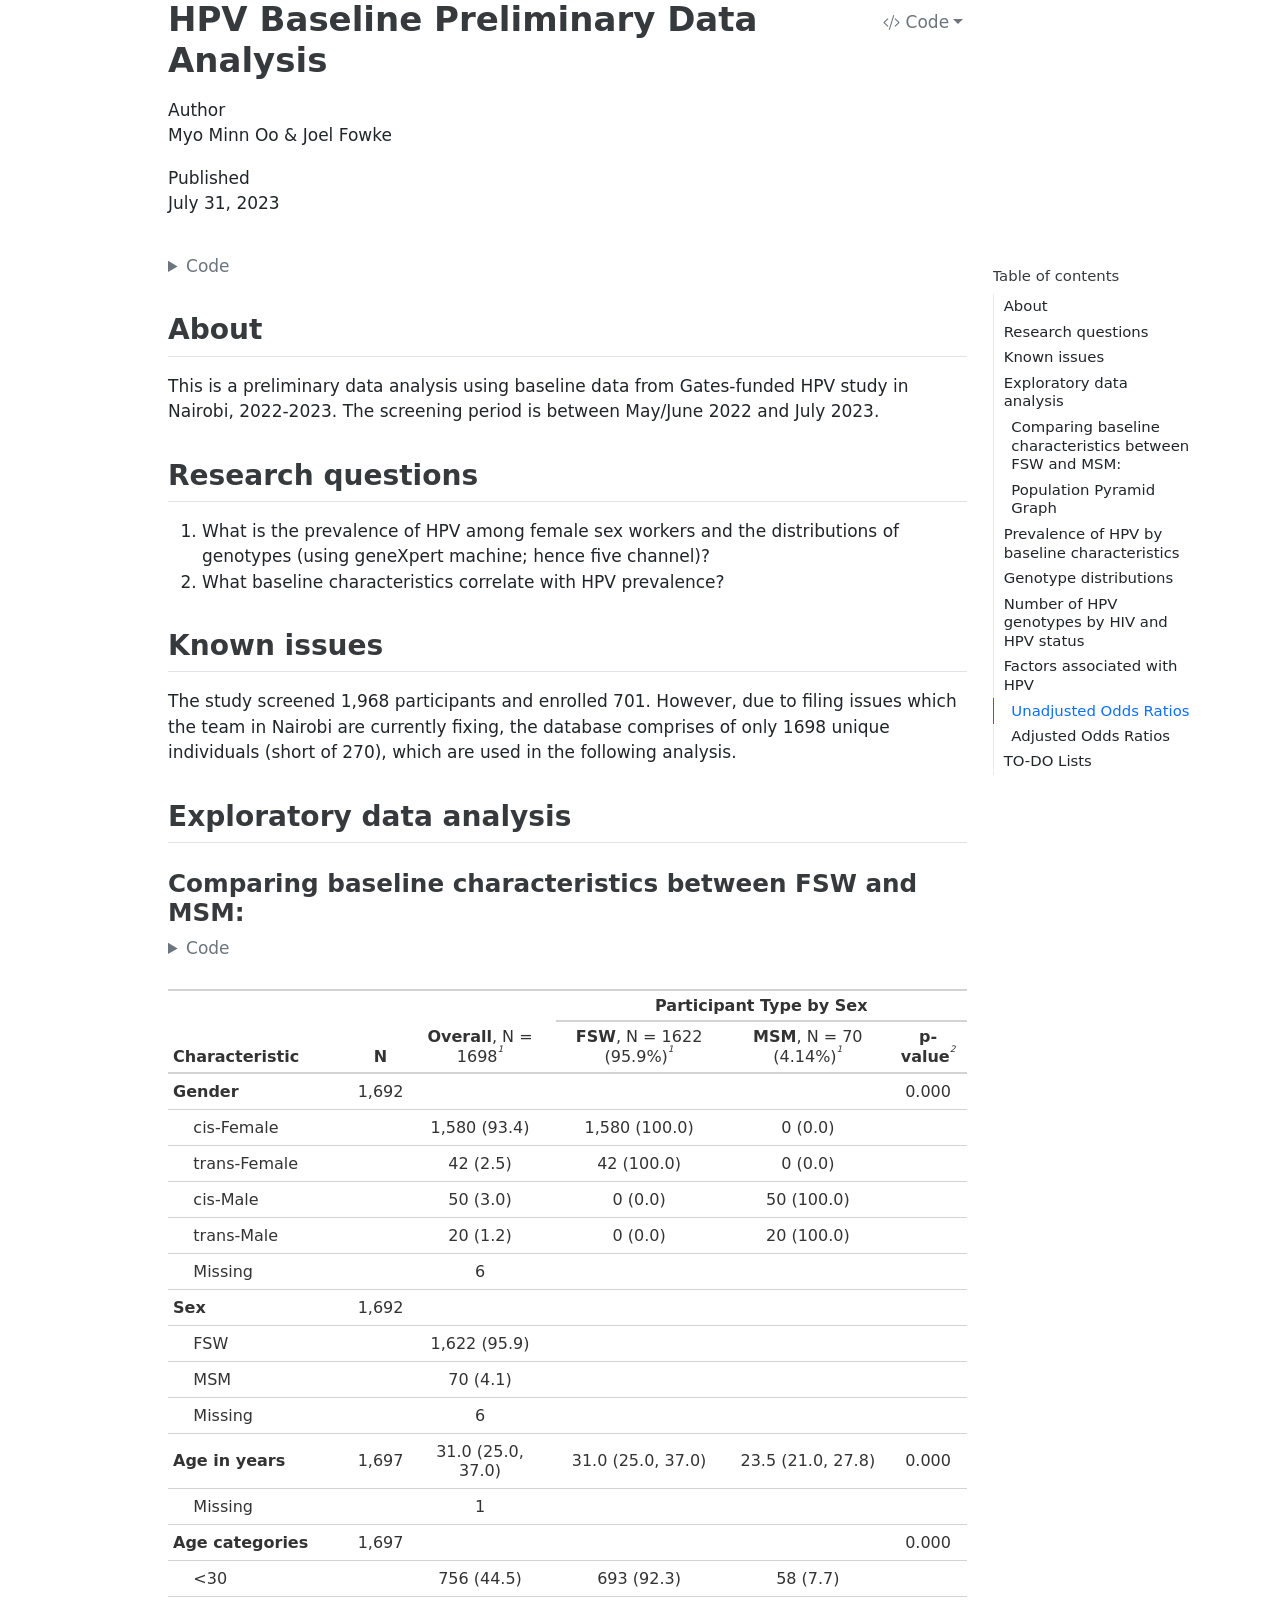
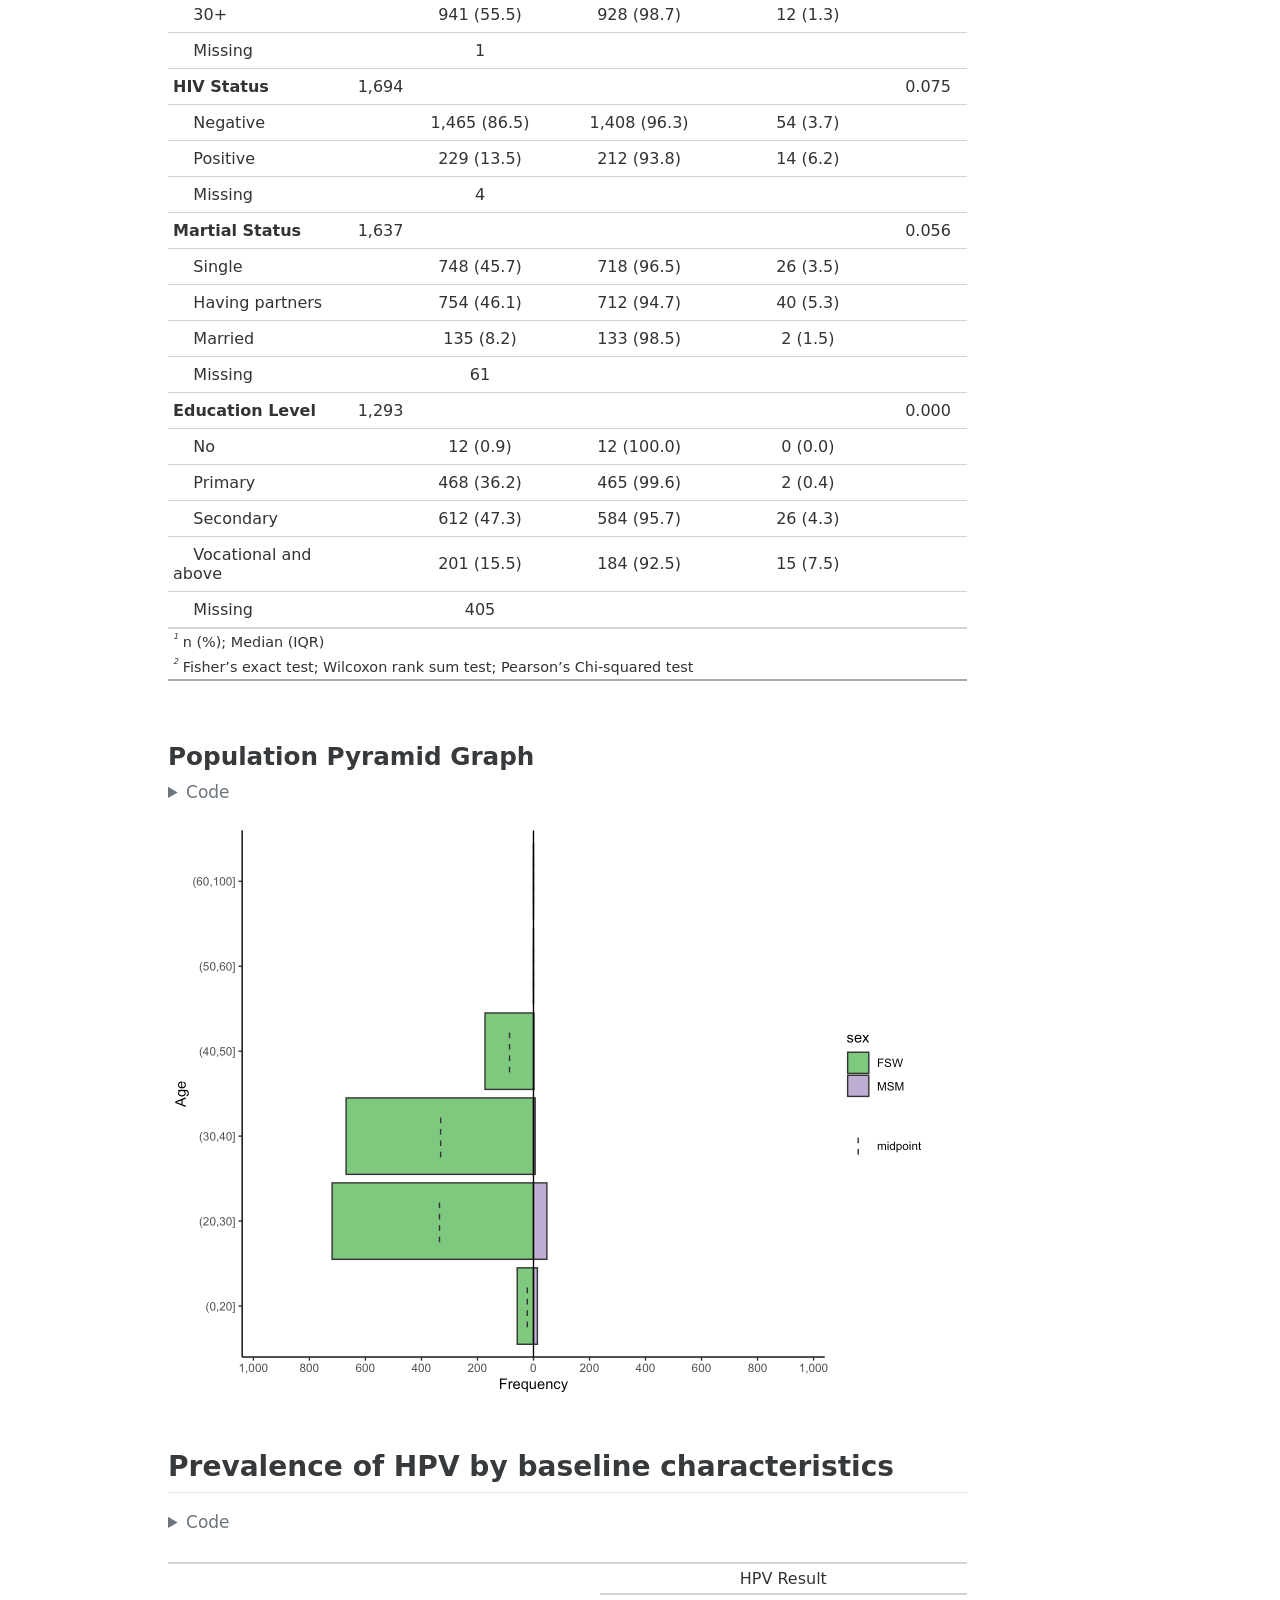
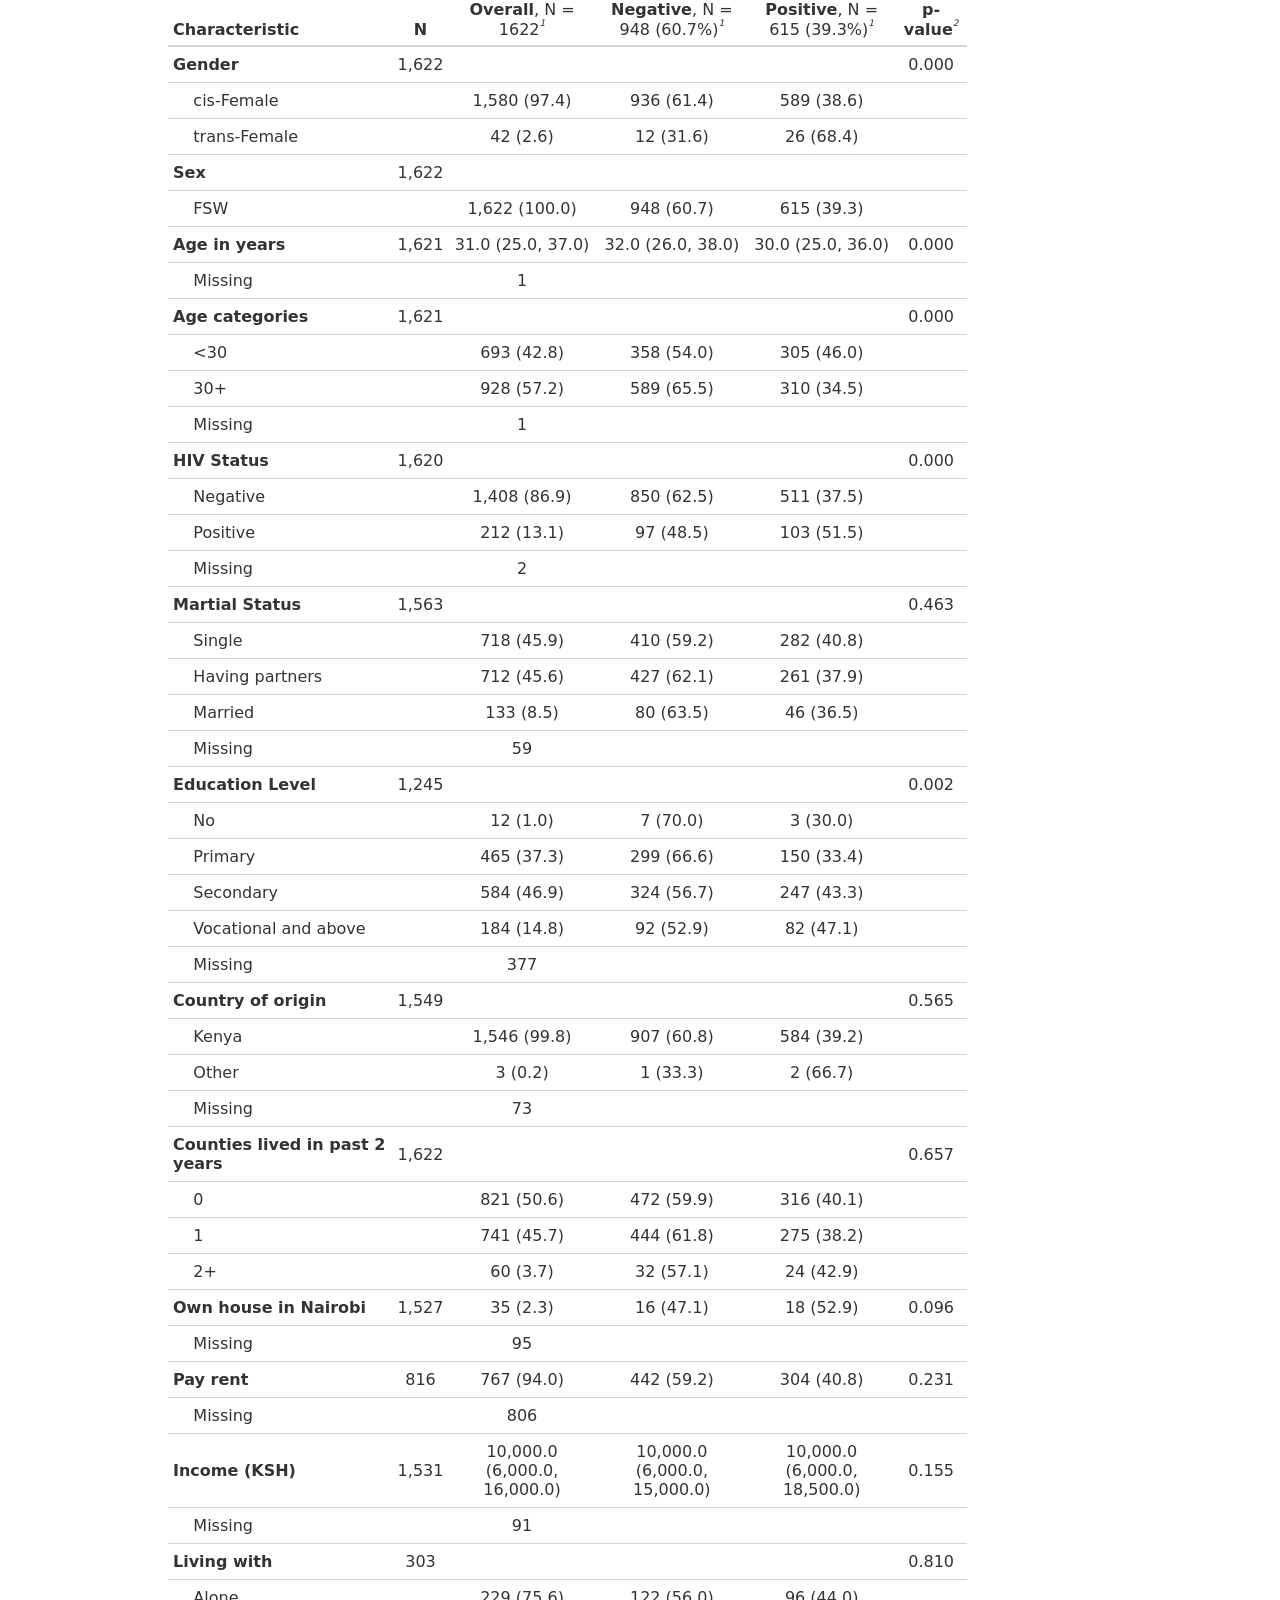
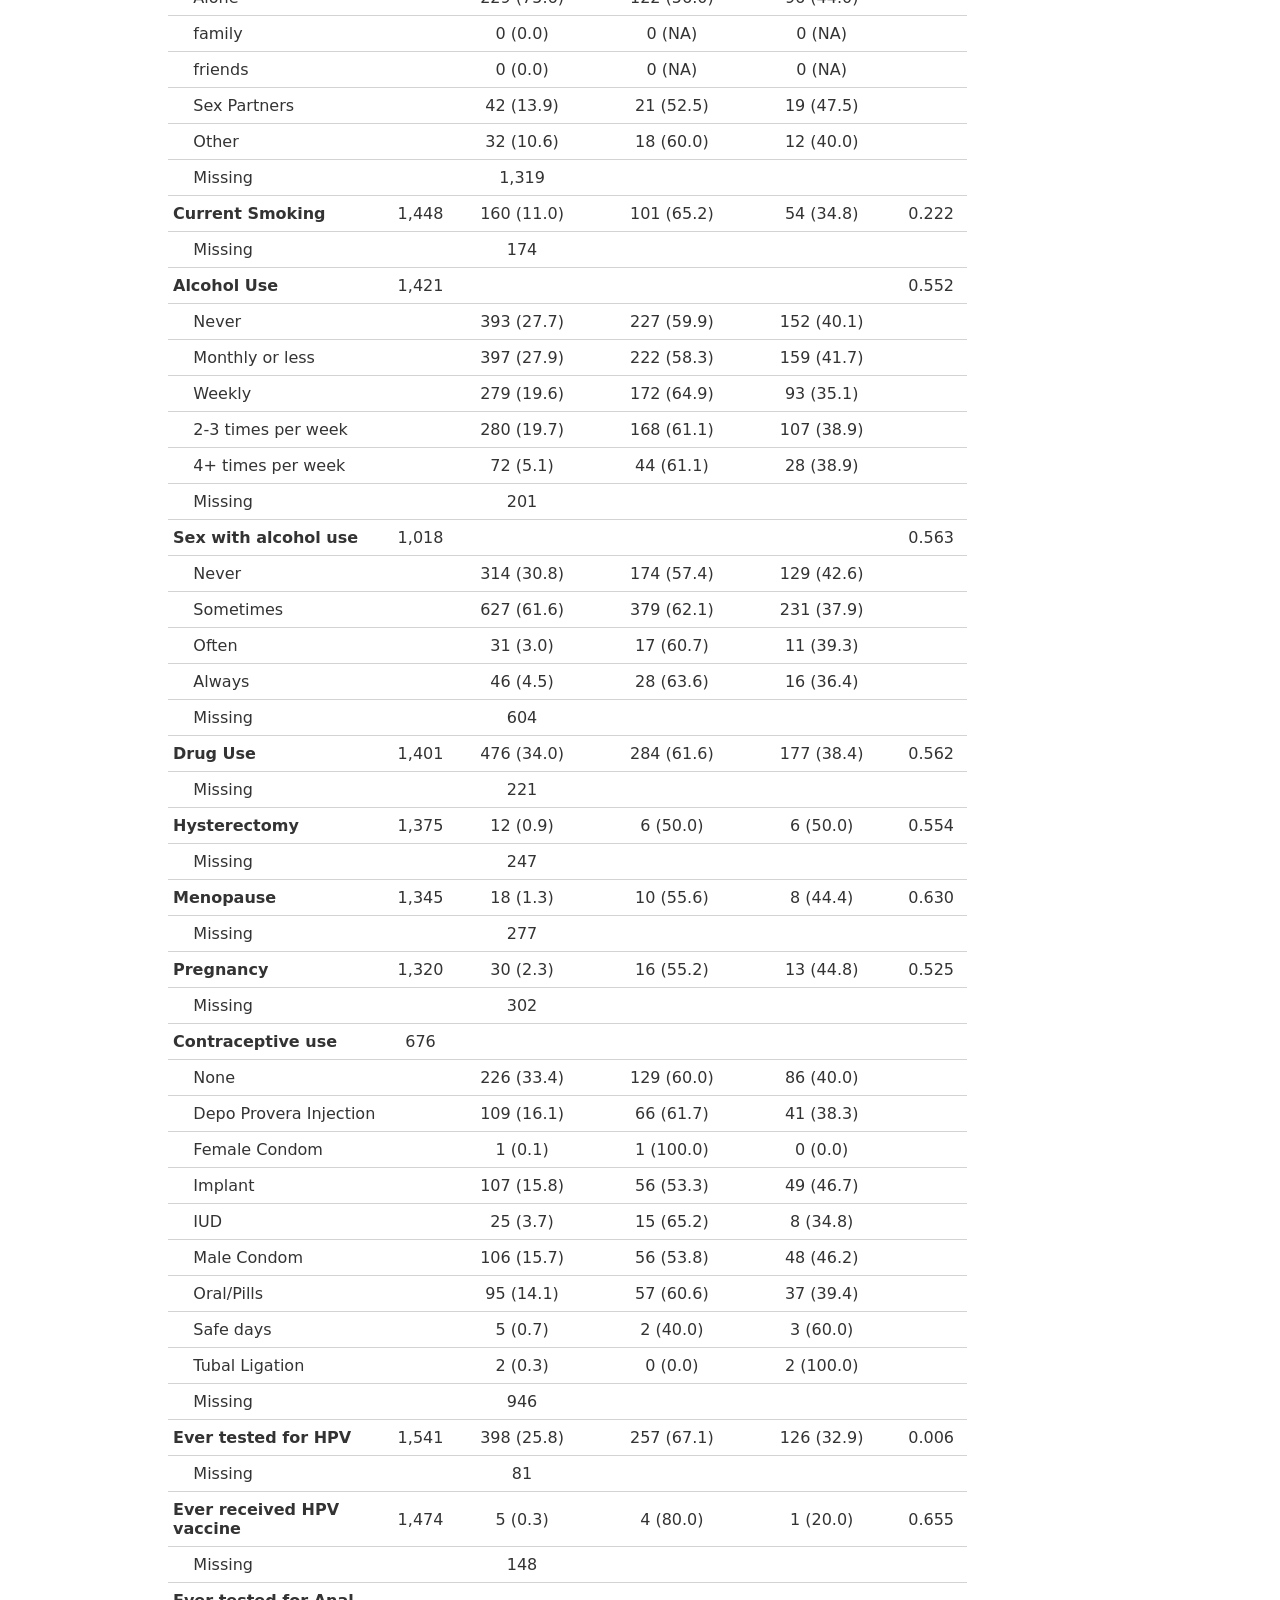
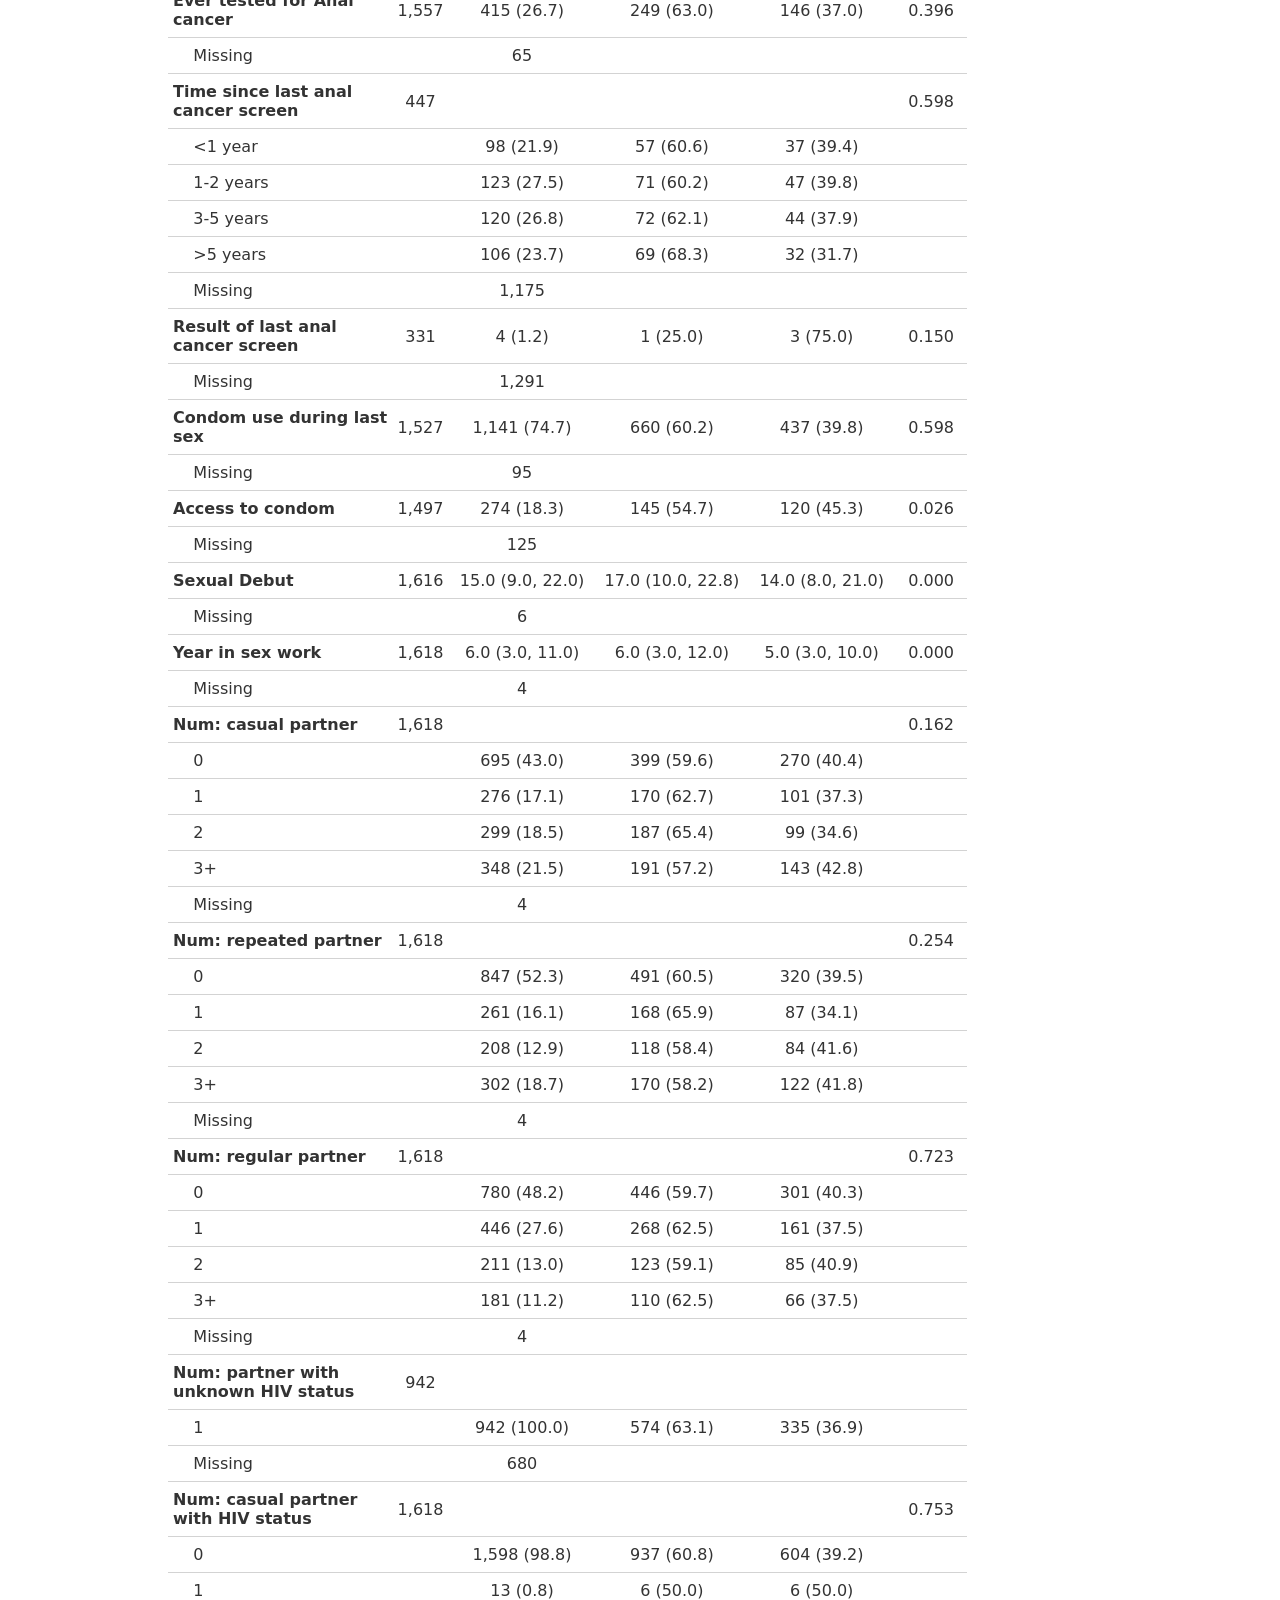
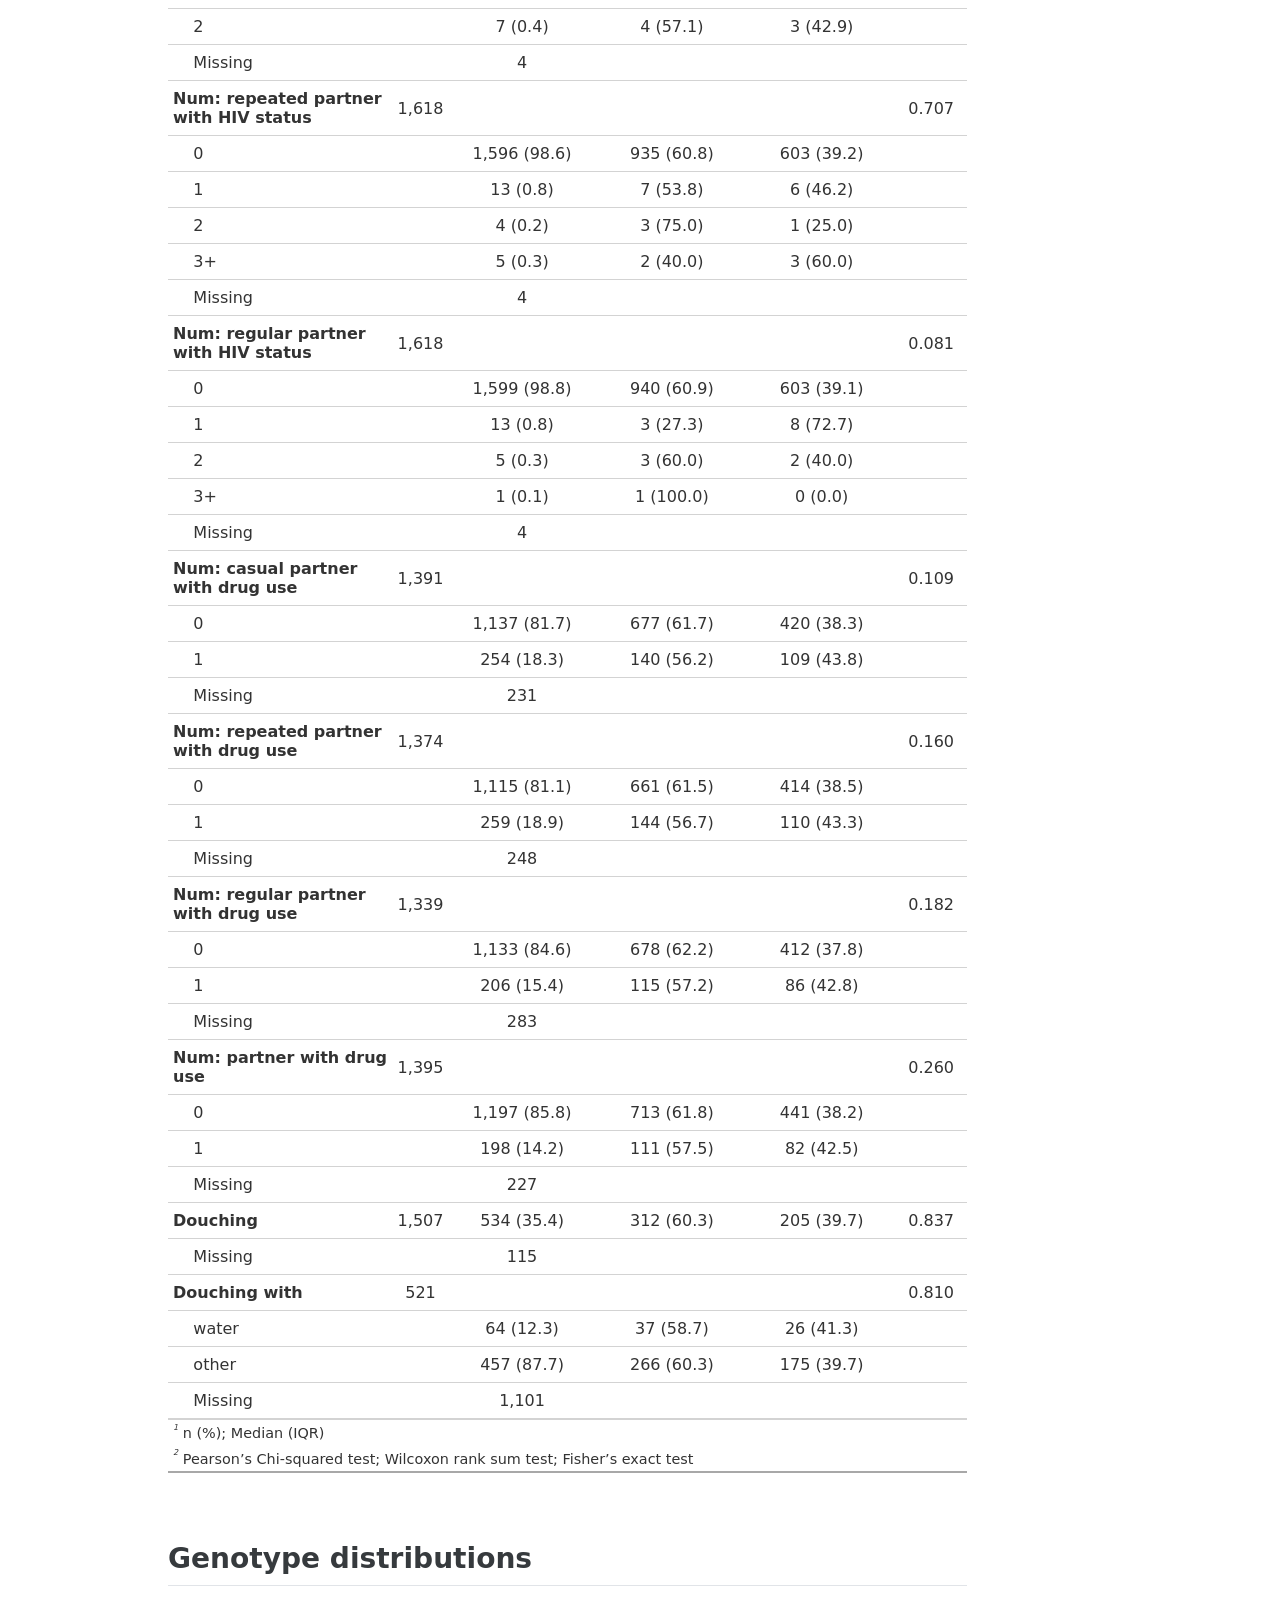
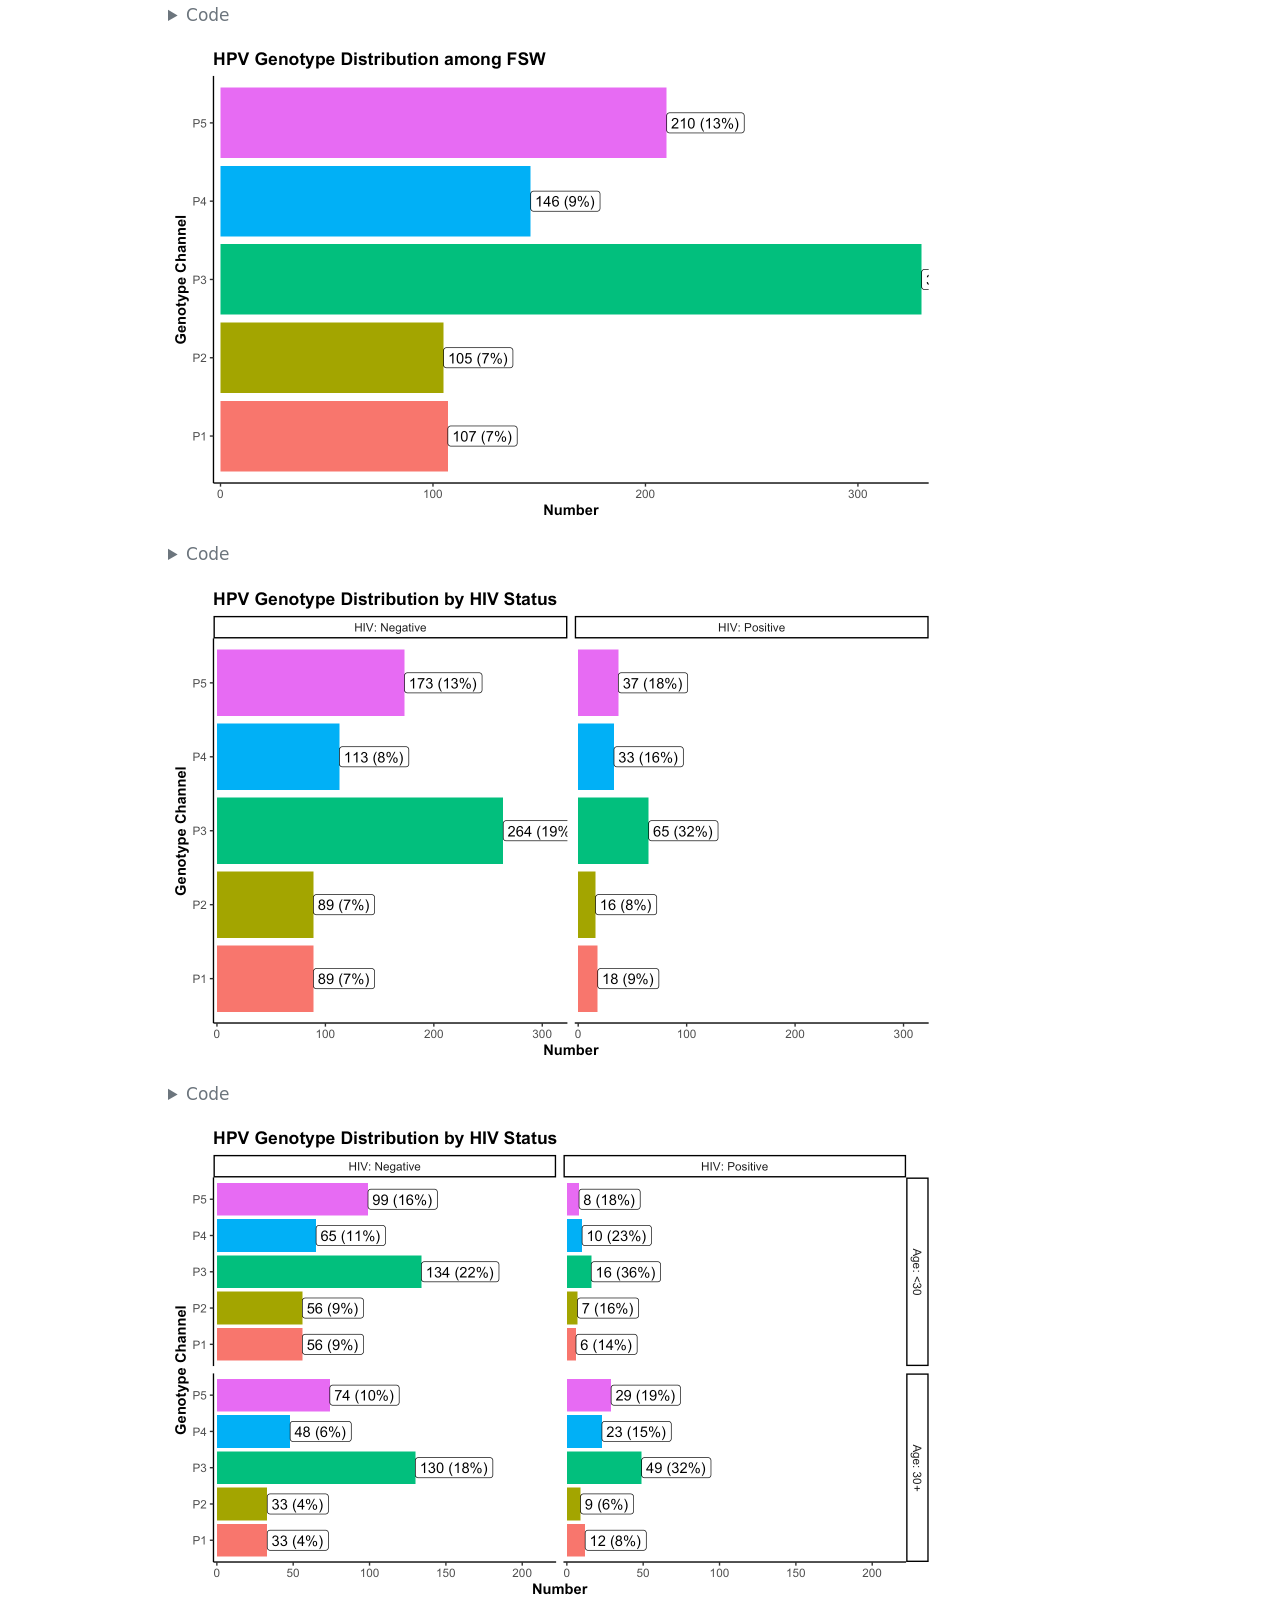
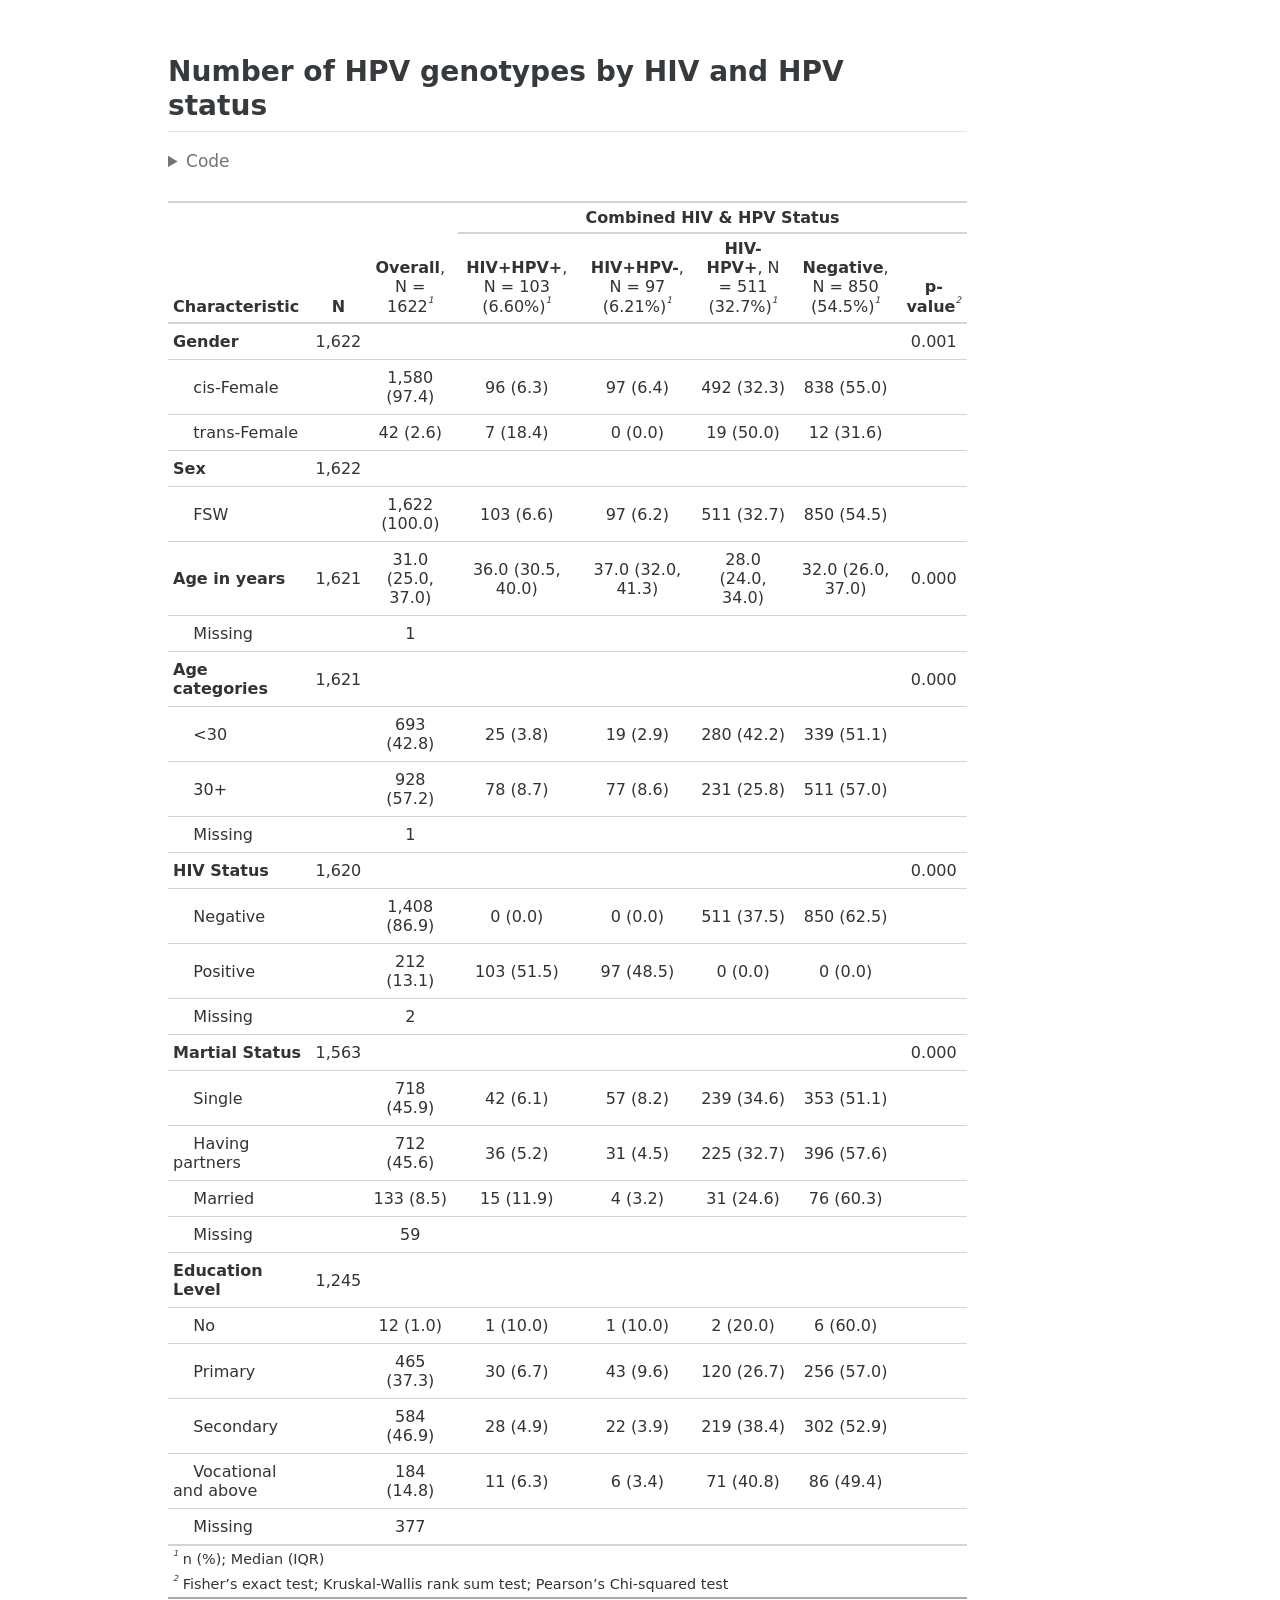
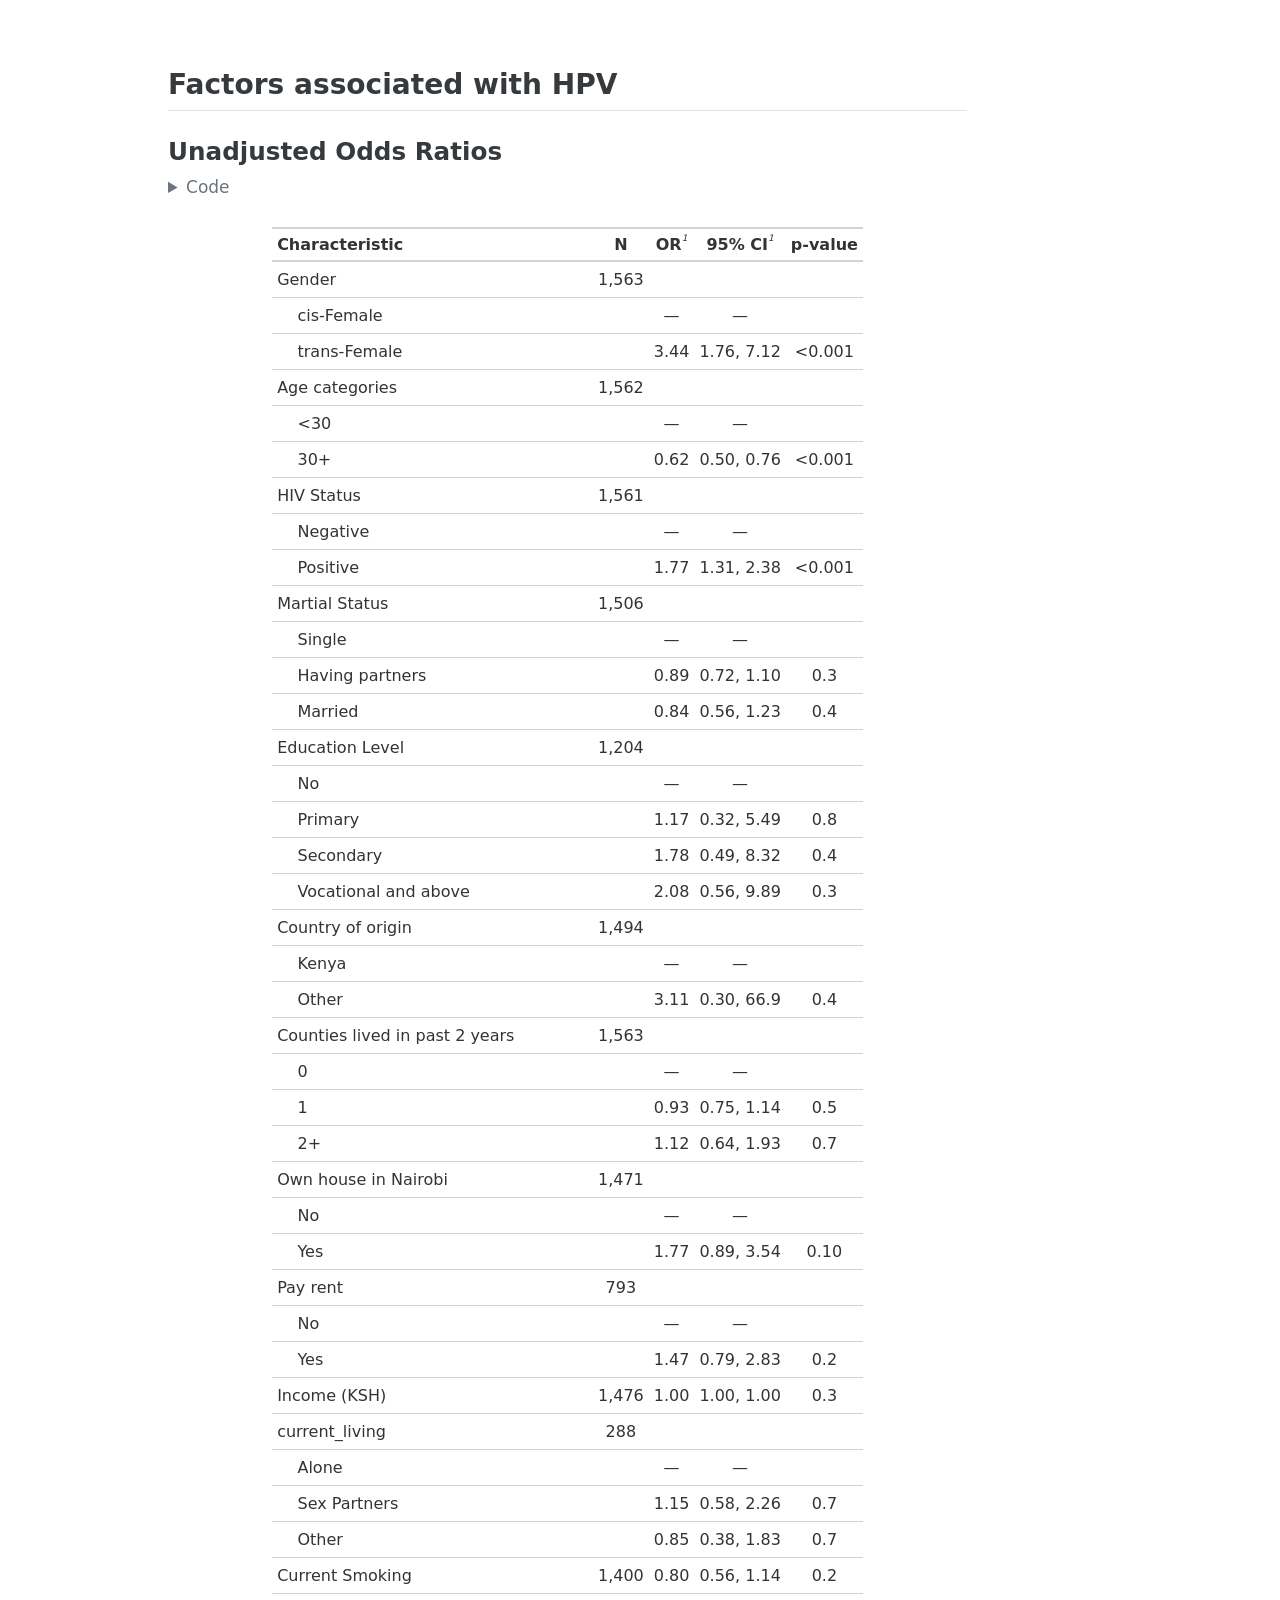
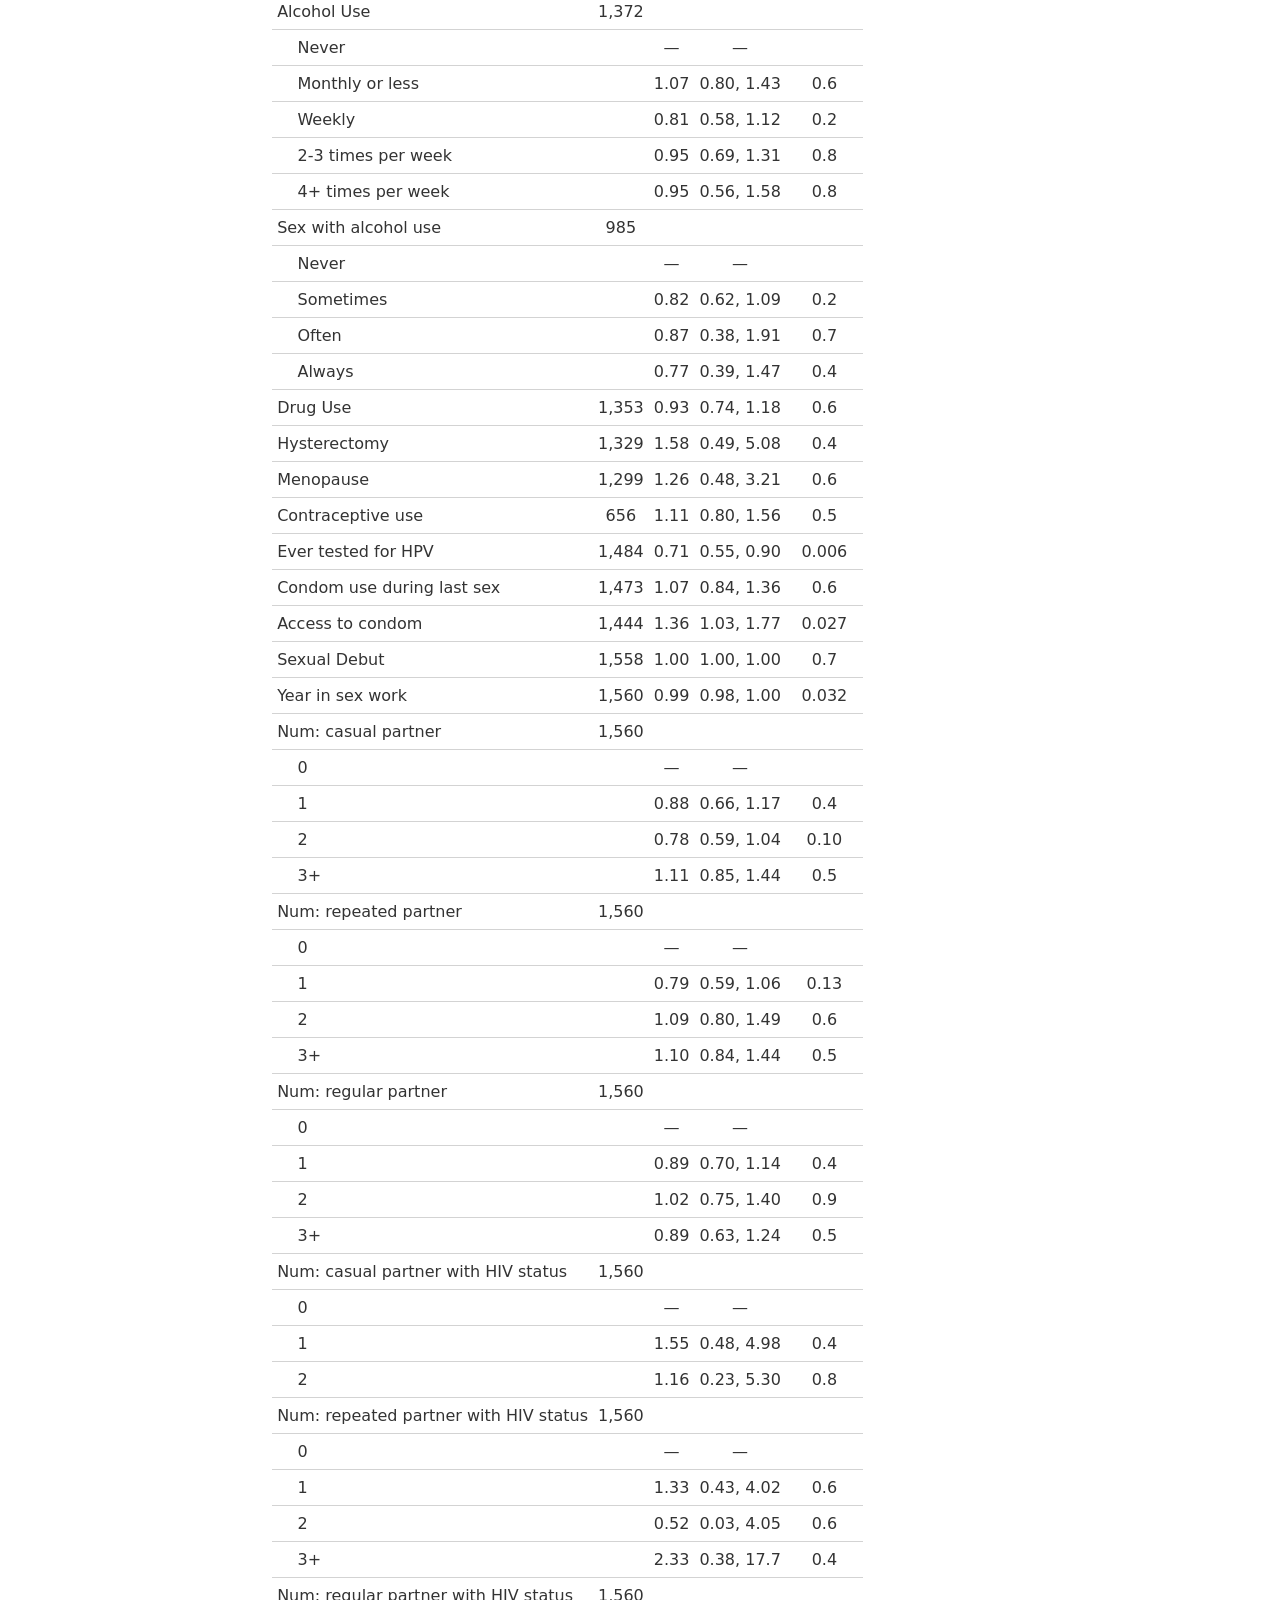
==== commit abcfd770: "feat: change graph ht" ====
--- a/docs/index.html
+++ b/docs/index.html
@@ -195,23 +195,23 @@
 </details>
 <div class="cell-output-display">
 
-<div id="tlhmukbqvw" style="padding-left:0px;padding-right:0px;padding-top:10px;padding-bottom:10px;overflow-x:auto;overflow-y:auto;width:auto;height:auto;">
-<style>#tlhmukbqvw table {
+<div id="slaxulylvf" style="padding-left:0px;padding-right:0px;padding-top:10px;padding-bottom:10px;overflow-x:auto;overflow-y:auto;width:auto;height:auto;">
+<style>#slaxulylvf table {
   font-family: system-ui, 'Segoe UI', Roboto, Helvetica, Arial, sans-serif, 'Apple Color Emoji', 'Segoe UI Emoji', 'Segoe UI Symbol', 'Noto Color Emoji';
   -webkit-font-smoothing: antialiased;
   -moz-osx-font-smoothing: grayscale;
 }
 
-#tlhmukbqvw thead, #tlhmukbqvw tbody, #tlhmukbqvw tfoot, #tlhmukbqvw tr, #tlhmukbqvw td, #tlhmukbqvw th {
+#slaxulylvf thead, #slaxulylvf tbody, #slaxulylvf tfoot, #slaxulylvf tr, #slaxulylvf td, #slaxulylvf th {
   border-style: none;
 }
 
-#tlhmukbqvw p {
+#slaxulylvf p {
   margin: 0;
   padding: 0;
 }
 
-#tlhmukbqvw .gt_table {
+#slaxulylvf .gt_table {
   display: table;
   border-collapse: collapse;
   line-height: normal;
@@ -237,12 +237,12 @@
   border-left-color: #D3D3D3;
 }
 
-#tlhmukbqvw .gt_caption {
+#slaxulylvf .gt_caption {
   padding-top: 4px;
   padding-bottom: 4px;
 }
 
-#tlhmukbqvw .gt_title {
+#slaxulylvf .gt_title {
   color: #333333;
   font-size: 125%;
   font-weight: initial;
@@ -254,7 +254,7 @@
   border-bottom-width: 0;
 }
 
-#tlhmukbqvw .gt_subtitle {
+#slaxulylvf .gt_subtitle {
   color: #333333;
   font-size: 85%;
   font-weight: initial;
@@ -266,7 +266,7 @@
   border-top-width: 0;
 }
 
-#tlhmukbqvw .gt_heading {
+#slaxulylvf .gt_heading {
   background-color: #FFFFFF;
   text-align: center;
   border-bottom-color: #FFFFFF;
@@ -278,13 +278,13 @@
   border-right-color: #D3D3D3;
 }
 
-#tlhmukbqvw .gt_bottom_border {
+#slaxulylvf .gt_bottom_border {
   border-bottom-style: solid;
   border-bottom-width: 2px;
   border-bottom-color: #D3D3D3;
 }
 
-#tlhmukbqvw .gt_col_headings {
+#slaxulylvf .gt_col_headings {
   border-top-style: solid;
   border-top-width: 2px;
   border-top-color: #D3D3D3;
@@ -299,7 +299,7 @@
   border-right-color: #D3D3D3;
 }
 
-#tlhmukbqvw .gt_col_heading {
+#slaxulylvf .gt_col_heading {
   color: #333333;
   background-color: #FFFFFF;
   font-size: 100%;
@@ -319,7 +319,7 @@
   overflow-x: hidden;
 }
 
-#tlhmukbqvw .gt_column_spanner_outer {
+#slaxulylvf .gt_column_spanner_outer {
   color: #333333;
   background-color: #FFFFFF;
   font-size: 100%;
@@ -331,15 +331,15 @@
   padding-right: 4px;
 }
 
-#tlhmukbqvw .gt_column_spanner_outer:first-child {
+#slaxulylvf .gt_column_spanner_outer:first-child {
   padding-left: 0;
 }
 
-#tlhmukbqvw .gt_column_spanner_outer:last-child {
+#slaxulylvf .gt_column_spanner_outer:last-child {
   padding-right: 0;
 }
 
-#tlhmukbqvw .gt_column_spanner {
+#slaxulylvf .gt_column_spanner {
   border-bottom-style: solid;
   border-bottom-width: 2px;
   border-bottom-color: #D3D3D3;
@@ -351,11 +351,11 @@
   width: 100%;
 }
 
-#tlhmukbqvw .gt_spanner_row {
+#slaxulylvf .gt_spanner_row {
   border-bottom-style: hidden;
 }
 
-#tlhmukbqvw .gt_group_heading {
+#slaxulylvf .gt_group_heading {
   padding-top: 8px;
   padding-bottom: 8px;
   padding-left: 5px;
@@ -381,7 +381,7 @@
   text-align: left;
 }
 
-#tlhmukbqvw .gt_empty_group_heading {
+#slaxulylvf .gt_empty_group_heading {
   padding: 0.5px;
   color: #333333;
   background-color: #FFFFFF;
@@ -396,15 +396,15 @@
   vertical-align: middle;
 }
 
-#tlhmukbqvw .gt_from_md > :first-child {
+#slaxulylvf .gt_from_md > :first-child {
   margin-top: 0;
 }
 
-#tlhmukbqvw .gt_from_md > :last-child {
+#slaxulylvf .gt_from_md > :last-child {
   margin-bottom: 0;
 }
 
-#tlhmukbqvw .gt_row {
+#slaxulylvf .gt_row {
   padding-top: 8px;
   padding-bottom: 8px;
   padding-left: 5px;
@@ -423,7 +423,7 @@
   overflow-x: hidden;
 }
 
-#tlhmukbqvw .gt_stub {
+#slaxulylvf .gt_stub {
   color: #333333;
   background-color: #FFFFFF;
   font-size: 100%;
@@ -436,7 +436,7 @@
   padding-right: 5px;
 }
 
-#tlhmukbqvw .gt_stub_row_group {
+#slaxulylvf .gt_stub_row_group {
   color: #333333;
   background-color: #FFFFFF;
   font-size: 100%;
@@ -450,15 +450,15 @@
   vertical-align: top;
 }
 
-#tlhmukbqvw .gt_row_group_first td {
+#slaxulylvf .gt_row_group_first td {
   border-top-width: 2px;
 }
 
-#tlhmukbqvw .gt_row_group_first th {
+#slaxulylvf .gt_row_group_first th {
   border-top-width: 2px;
 }
 
-#tlhmukbqvw .gt_summary_row {
+#slaxulylvf .gt_summary_row {
   color: #333333;
   background-color: #FFFFFF;
   text-transform: inherit;
@@ -468,16 +468,16 @@
   padding-right: 5px;
 }
 
-#tlhmukbqvw .gt_first_summary_row {
+#slaxulylvf .gt_first_summary_row {
   border-top-style: solid;
   border-top-color: #D3D3D3;
 }
 
-#tlhmukbqvw .gt_first_summary_row.thick {
+#slaxulylvf .gt_first_summary_row.thick {
   border-top-width: 2px;
 }
 
-#tlhmukbqvw .gt_last_summary_row {
+#slaxulylvf .gt_last_summary_row {
   padding-top: 8px;
   padding-bottom: 8px;
   padding-left: 5px;
@@ -487,7 +487,7 @@
   border-bottom-color: #D3D3D3;
 }
 
-#tlhmukbqvw .gt_grand_summary_row {
+#slaxulylvf .gt_grand_summary_row {
   color: #333333;
   background-color: #FFFFFF;
   text-transform: inherit;
@@ -497,7 +497,7 @@
   padding-right: 5px;
 }
 
-#tlhmukbqvw .gt_first_grand_summary_row {
+#slaxulylvf .gt_first_grand_summary_row {
   padding-top: 8px;
   padding-bottom: 8px;
   padding-left: 5px;
@@ -507,7 +507,7 @@
   border-top-color: #D3D3D3;
 }
 
-#tlhmukbqvw .gt_last_grand_summary_row_top {
+#slaxulylvf .gt_last_grand_summary_row_top {
   padding-top: 8px;
   padding-bottom: 8px;
   padding-left: 5px;
@@ -517,11 +517,11 @@
   border-bottom-color: #D3D3D3;
 }
 
-#tlhmukbqvw .gt_striped {
+#slaxulylvf .gt_striped {
   background-color: rgba(128, 128, 128, 0.05);
 }
 
-#tlhmukbqvw .gt_table_body {
+#slaxulylvf .gt_table_body {
   border-top-style: solid;
   border-top-width: 2px;
   border-top-color: #D3D3D3;
@@ -530,7 +530,7 @@
   border-bottom-color: #D3D3D3;
 }
 
-#tlhmukbqvw .gt_footnotes {
+#slaxulylvf .gt_footnotes {
   color: #333333;
   background-color: #FFFFFF;
   border-bottom-style: none;
@@ -544,7 +544,7 @@
   border-right-color: #D3D3D3;
 }
 
-#tlhmukbqvw .gt_footnote {
+#slaxulylvf .gt_footnote {
   margin: 0px;
   font-size: 90%;
   padding-top: 4px;
@@ -553,7 +553,7 @@
   padding-right: 5px;
 }
 
-#tlhmukbqvw .gt_sourcenotes {
+#slaxulylvf .gt_sourcenotes {
   color: #333333;
   background-color: #FFFFFF;
   border-bottom-style: none;
@@ -567,7 +567,7 @@
   border-right-color: #D3D3D3;
 }
 
-#tlhmukbqvw .gt_sourcenote {
+#slaxulylvf .gt_sourcenote {
   font-size: 90%;
   padding-top: 4px;
   padding-bottom: 4px;
@@ -575,63 +575,63 @@
   padding-right: 5px;
 }
 
-#tlhmukbqvw .gt_left {
+#slaxulylvf .gt_left {
   text-align: left;
 }
 
-#tlhmukbqvw .gt_center {
+#slaxulylvf .gt_center {
   text-align: center;
 }
 
-#tlhmukbqvw .gt_right {
+#slaxulylvf .gt_right {
   text-align: right;
   font-variant-numeric: tabular-nums;
 }
 
-#tlhmukbqvw .gt_font_normal {
+#slaxulylvf .gt_font_normal {
   font-weight: normal;
 }
 
-#tlhmukbqvw .gt_font_bold {
+#slaxulylvf .gt_font_bold {
   font-weight: bold;
 }
 
-#tlhmukbqvw .gt_font_italic {
+#slaxulylvf .gt_font_italic {
   font-style: italic;
 }
 
-#tlhmukbqvw .gt_super {
+#slaxulylvf .gt_super {
   font-size: 65%;
 }
 
-#tlhmukbqvw .gt_footnote_marks {
+#slaxulylvf .gt_footnote_marks {
   font-size: 75%;
   vertical-align: 0.4em;
   position: initial;
 }
 
-#tlhmukbqvw .gt_asterisk {
+#slaxulylvf .gt_asterisk {
   font-size: 100%;
   vertical-align: 0;
 }
 
-#tlhmukbqvw .gt_indent_1 {
+#slaxulylvf .gt_indent_1 {
   text-indent: 5px;
 }
 
-#tlhmukbqvw .gt_indent_2 {
+#slaxulylvf .gt_indent_2 {
   text-indent: 10px;
 }
 
-#tlhmukbqvw .gt_indent_3 {
+#slaxulylvf .gt_indent_3 {
   text-indent: 15px;
 }
 
-#tlhmukbqvw .gt_indent_4 {
+#slaxulylvf .gt_indent_4 {
   text-indent: 20px;
 }
 
-#tlhmukbqvw .gt_indent_5 {
+#slaxulylvf .gt_indent_5 {
   text-indent: 25px;
 }
 </style>
@@ -907,23 +907,23 @@
 </details>
 <div class="cell-output-display">
 
-<div id="dkoxfpllqf" style="padding-left:0px;padding-right:0px;padding-top:10px;padding-bottom:10px;overflow-x:auto;overflow-y:auto;width:auto;height:auto;">
-<style>#dkoxfpllqf table {
+<div id="lwrjtjhfxe" style="padding-left:0px;padding-right:0px;padding-top:10px;padding-bottom:10px;overflow-x:auto;overflow-y:auto;width:auto;height:auto;">
+<style>#lwrjtjhfxe table {
   font-family: system-ui, 'Segoe UI', Roboto, Helvetica, Arial, sans-serif, 'Apple Color Emoji', 'Segoe UI Emoji', 'Segoe UI Symbol', 'Noto Color Emoji';
   -webkit-font-smoothing: antialiased;
   -moz-osx-font-smoothing: grayscale;
 }
 
-#dkoxfpllqf thead, #dkoxfpllqf tbody, #dkoxfpllqf tfoot, #dkoxfpllqf tr, #dkoxfpllqf td, #dkoxfpllqf th {
+#lwrjtjhfxe thead, #lwrjtjhfxe tbody, #lwrjtjhfxe tfoot, #lwrjtjhfxe tr, #lwrjtjhfxe td, #lwrjtjhfxe th {
   border-style: none;
 }
 
-#dkoxfpllqf p {
+#lwrjtjhfxe p {
   margin: 0;
   padding: 0;
 }
 
-#dkoxfpllqf .gt_table {
+#lwrjtjhfxe .gt_table {
   display: table;
   border-collapse: collapse;
   line-height: normal;
@@ -949,12 +949,12 @@
   border-left-color: #D3D3D3;
 }
 
-#dkoxfpllqf .gt_caption {
+#lwrjtjhfxe .gt_caption {
   padding-top: 4px;
   padding-bottom: 4px;
 }
 
-#dkoxfpllqf .gt_title {
+#lwrjtjhfxe .gt_title {
   color: #333333;
   font-size: 125%;
   font-weight: initial;
@@ -966,7 +966,7 @@
   border-bottom-width: 0;
 }
 
-#dkoxfpllqf .gt_subtitle {
+#lwrjtjhfxe .gt_subtitle {
   color: #333333;
   font-size: 85%;
   font-weight: initial;
@@ -978,7 +978,7 @@
   border-top-width: 0;
 }
 
-#dkoxfpllqf .gt_heading {
+#lwrjtjhfxe .gt_heading {
   background-color: #FFFFFF;
   text-align: center;
   border-bottom-color: #FFFFFF;
@@ -990,13 +990,13 @@
   border-right-color: #D3D3D3;
 }
 
-#dkoxfpllqf .gt_bottom_border {
+#lwrjtjhfxe .gt_bottom_border {
   border-bottom-style: solid;
   border-bottom-width: 2px;
   border-bottom-color: #D3D3D3;
 }
 
-#dkoxfpllqf .gt_col_headings {
+#lwrjtjhfxe .gt_col_headings {
   border-top-style: solid;
   border-top-width: 2px;
   border-top-color: #D3D3D3;
@@ -1011,7 +1011,7 @@
   border-right-color: #D3D3D3;
 }
 
-#dkoxfpllqf .gt_col_heading {
+#lwrjtjhfxe .gt_col_heading {
   color: #333333;
   background-color: #FFFFFF;
   font-size: 100%;
@@ -1031,7 +1031,7 @@
   overflow-x: hidden;
 }
 
-#dkoxfpllqf .gt_column_spanner_outer {
+#lwrjtjhfxe .gt_column_spanner_outer {
   color: #333333;
   background-color: #FFFFFF;
   font-size: 100%;
@@ -1043,15 +1043,15 @@
   padding-right: 4px;
 }
 
-#dkoxfpllqf .gt_column_spanner_outer:first-child {
+#lwrjtjhfxe .gt_column_spanner_outer:first-child {
   padding-left: 0;
 }
 
-#dkoxfpllqf .gt_column_spanner_outer:last-child {
+#lwrjtjhfxe .gt_column_spanner_outer:last-child {
   padding-right: 0;
 }
 
-#dkoxfpllqf .gt_column_spanner {
+#lwrjtjhfxe .gt_column_spanner {
   border-bottom-style: solid;
   border-bottom-width: 2px;
   border-bottom-color: #D3D3D3;
@@ -1063,11 +1063,11 @@
   width: 100%;
 }
 
-#dkoxfpllqf .gt_spanner_row {
+#lwrjtjhfxe .gt_spanner_row {
   border-bottom-style: hidden;
 }
 
-#dkoxfpllqf .gt_group_heading {
+#lwrjtjhfxe .gt_group_heading {
   padding-top: 8px;
   padding-bottom: 8px;
   padding-left: 5px;
@@ -1093,7 +1093,7 @@
   text-align: left;
 }
 
-#dkoxfpllqf .gt_empty_group_heading {
+#lwrjtjhfxe .gt_empty_group_heading {
   padding: 0.5px;
   color: #333333;
   background-color: #FFFFFF;
@@ -1108,15 +1108,15 @@
   vertical-align: middle;
 }
 
-#dkoxfpllqf .gt_from_md > :first-child {
+#lwrjtjhfxe .gt_from_md > :first-child {
   margin-top: 0;
 }
 
-#dkoxfpllqf .gt_from_md > :last-child {
+#lwrjtjhfxe .gt_from_md > :last-child {
   margin-bottom: 0;
 }
 
-#dkoxfpllqf .gt_row {
+#lwrjtjhfxe .gt_row {
   padding-top: 8px;
   padding-bottom: 8px;
   padding-left: 5px;
@@ -1135,7 +1135,7 @@
   overflow-x: hidden;
 }
 
-#dkoxfpllqf .gt_stub {
+#lwrjtjhfxe .gt_stub {
   color: #333333;
   background-color: #FFFFFF;
   font-size: 100%;
@@ -1148,7 +1148,7 @@
   padding-right: 5px;
 }
 
-#dkoxfpllqf .gt_stub_row_group {
+#lwrjtjhfxe .gt_stub_row_group {
   color: #333333;
   background-color: #FFFFFF;
   font-size: 100%;
@@ -1162,15 +1162,15 @@
   vertical-align: top;
 }
 
-#dkoxfpllqf .gt_row_group_first td {
+#lwrjtjhfxe .gt_row_group_first td {
   border-top-width: 2px;
 }
 
-#dkoxfpllqf .gt_row_group_first th {
+#lwrjtjhfxe .gt_row_group_first th {
   border-top-width: 2px;
 }
 
-#dkoxfpllqf .gt_summary_row {
+#lwrjtjhfxe .gt_summary_row {
   color: #333333;
   background-color: #FFFFFF;
   text-transform: inherit;
@@ -1180,16 +1180,16 @@
   padding-right: 5px;
 }
 
-#dkoxfpllqf .gt_first_summary_row {
+#lwrjtjhfxe .gt_first_summary_row {
   border-top-style: solid;
   border-top-color: #D3D3D3;
 }
 
-#dkoxfpllqf .gt_first_summary_row.thick {
+#lwrjtjhfxe .gt_first_summary_row.thick {
   border-top-width: 2px;
 }
 
-#dkoxfpllqf .gt_last_summary_row {
+#lwrjtjhfxe .gt_last_summary_row {
   padding-top: 8px;
   padding-bottom: 8px;
   padding-left: 5px;
@@ -1199,7 +1199,7 @@
   border-bottom-color: #D3D3D3;
 }
 
-#dkoxfpllqf .gt_grand_summary_row {
+#lwrjtjhfxe .gt_grand_summary_row {
   color: #333333;
   background-color: #FFFFFF;
   text-transform: inherit;
@@ -1209,7 +1209,7 @@
   padding-right: 5px;
 }
 
-#dkoxfpllqf .gt_first_grand_summary_row {
+#lwrjtjhfxe .gt_first_grand_summary_row {
   padding-top: 8px;
   padding-bottom: 8px;
   padding-left: 5px;
@@ -1219,7 +1219,7 @@
   border-top-color: #D3D3D3;
 }
 
-#dkoxfpllqf .gt_last_grand_summary_row_top {
+#lwrjtjhfxe .gt_last_grand_summary_row_top {
   padding-top: 8px;
   padding-bottom: 8px;
   padding-left: 5px;
@@ -1229,11 +1229,11 @@
   border-bottom-color: #D3D3D3;
 }
 
-#dkoxfpllqf .gt_striped {
+#lwrjtjhfxe .gt_striped {
   background-color: rgba(128, 128, 128, 0.05);
 }
 
-#dkoxfpllqf .gt_table_body {
+#lwrjtjhfxe .gt_table_body {
   border-top-style: solid;
   border-top-width: 2px;
   border-top-color: #D3D3D3;
@@ -1242,7 +1242,7 @@
   border-bottom-color: #D3D3D3;
 }
 
-#dkoxfpllqf .gt_footnotes {
+#lwrjtjhfxe .gt_footnotes {
   color: #333333;
   background-color: #FFFFFF;
   border-bottom-style: none;
@@ -1256,7 +1256,7 @@
   border-right-color: #D3D3D3;
 }
 
-#dkoxfpllqf .gt_footnote {
+#lwrjtjhfxe .gt_footnote {
   margin: 0px;
   font-size: 90%;
   padding-top: 4px;
@@ -1265,7 +1265,7 @@
   padding-right: 5px;
 }
 
-#dkoxfpllqf .gt_sourcenotes {
+#lwrjtjhfxe .gt_sourcenotes {
   color: #333333;
   background-color: #FFFFFF;
   border-bottom-style: none;
@@ -1279,7 +1279,7 @@
   border-right-color: #D3D3D3;
 }
 
-#dkoxfpllqf .gt_sourcenote {
+#lwrjtjhfxe .gt_sourcenote {
   font-size: 90%;
   padding-top: 4px;
   padding-bottom: 4px;
@@ -1287,63 +1287,63 @@
   padding-right: 5px;
 }
 
-#dkoxfpllqf .gt_left {
+#lwrjtjhfxe .gt_left {
   text-align: left;
 }
 
-#dkoxfpllqf .gt_center {
+#lwrjtjhfxe .gt_center {
   text-align: center;
 }
 
-#dkoxfpllqf .gt_right {
+#lwrjtjhfxe .gt_right {
   text-align: right;
   font-variant-numeric: tabular-nums;
 }
 
-#dkoxfpllqf .gt_font_normal {
+#lwrjtjhfxe .gt_font_normal {
   font-weight: normal;
 }
 
-#dkoxfpllqf .gt_font_bold {
+#lwrjtjhfxe .gt_font_bold {
   font-weight: bold;
 }
 
-#dkoxfpllqf .gt_font_italic {
+#lwrjtjhfxe .gt_font_italic {
   font-style: italic;
 }
 
-#dkoxfpllqf .gt_super {
+#lwrjtjhfxe .gt_super {
   font-size: 65%;
 }
 
-#dkoxfpllqf .gt_footnote_marks {
+#lwrjtjhfxe .gt_footnote_marks {
   font-size: 75%;
   vertical-align: 0.4em;
   position: initial;
 }
 
-#dkoxfpllqf .gt_asterisk {
+#lwrjtjhfxe .gt_asterisk {
   font-size: 100%;
   vertical-align: 0;
 }
 
-#dkoxfpllqf .gt_indent_1 {
+#lwrjtjhfxe .gt_indent_1 {
   text-indent: 5px;
 }
 
-#dkoxfpllqf .gt_indent_2 {
+#lwrjtjhfxe .gt_indent_2 {
   text-indent: 10px;
 }
 
-#dkoxfpllqf .gt_indent_3 {
+#lwrjtjhfxe .gt_indent_3 {
   text-indent: 15px;
 }
 
-#dkoxfpllqf .gt_indent_4 {
+#lwrjtjhfxe .gt_indent_4 {
   text-indent: 20px;
 }
 
-#dkoxfpllqf .gt_indent_5 {
+#lwrjtjhfxe .gt_indent_5 {
   text-indent: 25px;
 }
 </style>
@@ -2520,23 +2520,23 @@
 </details>
 <div class="cell-output-display">
 
-<div id="xhreoblxmd" style="padding-left:0px;padding-right:0px;padding-top:10px;padding-bottom:10px;overflow-x:auto;overflow-y:auto;width:auto;height:auto;">
-<style>#xhreoblxmd table {
+<div id="xfwhogrmaz" style="padding-left:0px;padding-right:0px;padding-top:10px;padding-bottom:10px;overflow-x:auto;overflow-y:auto;width:auto;height:auto;">
+<style>#xfwhogrmaz table {
   font-family: system-ui, 'Segoe UI', Roboto, Helvetica, Arial, sans-serif, 'Apple Color Emoji', 'Segoe UI Emoji', 'Segoe UI Symbol', 'Noto Color Emoji';
   -webkit-font-smoothing: antialiased;
   -moz-osx-font-smoothing: grayscale;
 }
 
-#xhreoblxmd thead, #xhreoblxmd tbody, #xhreoblxmd tfoot, #xhreoblxmd tr, #xhreoblxmd td, #xhreoblxmd th {
+#xfwhogrmaz thead, #xfwhogrmaz tbody, #xfwhogrmaz tfoot, #xfwhogrmaz tr, #xfwhogrmaz td, #xfwhogrmaz th {
   border-style: none;
 }
 
-#xhreoblxmd p {
+#xfwhogrmaz p {
   margin: 0;
   padding: 0;
 }
 
-#xhreoblxmd .gt_table {
+#xfwhogrmaz .gt_table {
   display: table;
   border-collapse: collapse;
   line-height: normal;
@@ -2562,12 +2562,12 @@
   border-left-color: #D3D3D3;
 }
 
-#xhreoblxmd .gt_caption {
+#xfwhogrmaz .gt_caption {
   padding-top: 4px;
   padding-bottom: 4px;
 }
 
-#xhreoblxmd .gt_title {
+#xfwhogrmaz .gt_title {
   color: #333333;
   font-size: 125%;
   font-weight: initial;
@@ -2579,7 +2579,7 @@
   border-bottom-width: 0;
 }
 
-#xhreoblxmd .gt_subtitle {
+#xfwhogrmaz .gt_subtitle {
   color: #333333;
   font-size: 85%;
   font-weight: initial;
@@ -2591,7 +2591,7 @@
   border-top-width: 0;
 }
 
-#xhreoblxmd .gt_heading {
+#xfwhogrmaz .gt_heading {
   background-color: #FFFFFF;
   text-align: center;
   border-bottom-color: #FFFFFF;
@@ -2603,13 +2603,13 @@
   border-right-color: #D3D3D3;
 }
 
-#xhreoblxmd .gt_bottom_border {
+#xfwhogrmaz .gt_bottom_border {
   border-bottom-style: solid;
   border-bottom-width: 2px;
   border-bottom-color: #D3D3D3;
 }
 
-#xhreoblxmd .gt_col_headings {
+#xfwhogrmaz .gt_col_headings {
   border-top-style: solid;
   border-top-width: 2px;
   border-top-color: #D3D3D3;
@@ -2624,7 +2624,7 @@
   border-right-color: #D3D3D3;
 }
 
-#xhreoblxmd .gt_col_heading {
+#xfwhogrmaz .gt_col_heading {
   color: #333333;
   background-color: #FFFFFF;
   font-size: 100%;
@@ -2644,7 +2644,7 @@
   overflow-x: hidden;
 }
 
-#xhreoblxmd .gt_column_spanner_outer {
+#xfwhogrmaz .gt_column_spanner_outer {
   color: #333333;
   background-color: #FFFFFF;
   font-size: 100%;
@@ -2656,15 +2656,15 @@
   padding-right: 4px;
 }
 
-#xhreoblxmd .gt_column_spanner_outer:first-child {
+#xfwhogrmaz .gt_column_spanner_outer:first-child {
   padding-left: 0;
 }
 
-#xhreoblxmd .gt_column_spanner_outer:last-child {
+#xfwhogrmaz .gt_column_spanner_outer:last-child {
   padding-right: 0;
 }
 
-#xhreoblxmd .gt_column_spanner {
+#xfwhogrmaz .gt_column_spanner {
   border-bottom-style: solid;
   border-bottom-width: 2px;
   border-bottom-color: #D3D3D3;
@@ -2676,11 +2676,11 @@
   width: 100%;
 }
 
-#xhreoblxmd .gt_spanner_row {
+#xfwhogrmaz .gt_spanner_row {
   border-bottom-style: hidden;
 }
 
-#xhreoblxmd .gt_group_heading {
+#xfwhogrmaz .gt_group_heading {
   padding-top: 8px;
   padding-bottom: 8px;
   padding-left: 5px;
@@ -2706,7 +2706,7 @@
   text-align: left;
 }
 
-#xhreoblxmd .gt_empty_group_heading {
+#xfwhogrmaz .gt_empty_group_heading {
   padding: 0.5px;
   color: #333333;
   background-color: #FFFFFF;
@@ -2721,15 +2721,15 @@
   vertical-align: middle;
 }
 
-#xhreoblxmd .gt_from_md > :first-child {
+#xfwhogrmaz .gt_from_md > :first-child {
   margin-top: 0;
 }
 
-#xhreoblxmd .gt_from_md > :last-child {
+#xfwhogrmaz .gt_from_md > :last-child {
   margin-bottom: 0;
 }
 
-#xhreoblxmd .gt_row {
+#xfwhogrmaz .gt_row {
   padding-top: 8px;
   padding-bottom: 8px;
   padding-left: 5px;
@@ -2748,7 +2748,7 @@
   overflow-x: hidden;
 }
 
-#xhreoblxmd .gt_stub {
+#xfwhogrmaz .gt_stub {
   color: #333333;
   background-color: #FFFFFF;
   font-size: 100%;
@@ -2761,7 +2761,7 @@
   padding-right: 5px;
 }
 
-#xhreoblxmd .gt_stub_row_group {
+#xfwhogrmaz .gt_stub_row_group {
   color: #333333;
   background-color: #FFFFFF;
   font-size: 100%;
@@ -2775,15 +2775,15 @@
   vertical-align: top;
 }
 
-#xhreoblxmd .gt_row_group_first td {
+#xfwhogrmaz .gt_row_group_first td {
   border-top-width: 2px;
 }
 
-#xhreoblxmd .gt_row_group_first th {
+#xfwhogrmaz .gt_row_group_first th {
   border-top-width: 2px;
 }
 
-#xhreoblxmd .gt_summary_row {
+#xfwhogrmaz .gt_summary_row {
   color: #333333;
   background-color: #FFFFFF;
   text-transform: inherit;
@@ -2793,16 +2793,16 @@
   padding-right: 5px;
 }
 
-#xhreoblxmd .gt_first_summary_row {
+#xfwhogrmaz .gt_first_summary_row {
   border-top-style: solid;
   border-top-color: #D3D3D3;
 }
 
-#xhreoblxmd .gt_first_summary_row.thick {
+#xfwhogrmaz .gt_first_summary_row.thick {
   border-top-width: 2px;
 }
 
-#xhreoblxmd .gt_last_summary_row {
+#xfwhogrmaz .gt_last_summary_row {
   padding-top: 8px;
   padding-bottom: 8px;
   padding-left: 5px;
@@ -2812,7 +2812,7 @@
   border-bottom-color: #D3D3D3;
 }
 
-#xhreoblxmd .gt_grand_summary_row {
+#xfwhogrmaz .gt_grand_summary_row {
   color: #333333;
   background-color: #FFFFFF;
   text-transform: inherit;
@@ -2822,7 +2822,7 @@
   padding-right: 5px;
 }
 
-#xhreoblxmd .gt_first_grand_summary_row {
+#xfwhogrmaz .gt_first_grand_summary_row {
   padding-top: 8px;
   padding-bottom: 8px;
   padding-left: 5px;
@@ -2832,7 +2832,7 @@
   border-top-color: #D3D3D3;
 }
 
-#xhreoblxmd .gt_last_grand_summary_row_top {
+#xfwhogrmaz .gt_last_grand_summary_row_top {
   padding-top: 8px;
   padding-bottom: 8px;
   padding-left: 5px;
@@ -2842,11 +2842,11 @@
   border-bottom-color: #D3D3D3;
 }
 
-#xhreoblxmd .gt_striped {
+#xfwhogrmaz .gt_striped {
   background-color: rgba(128, 128, 128, 0.05);
 }
 
-#xhreoblxmd .gt_table_body {
+#xfwhogrmaz .gt_table_body {
   border-top-style: solid;
   border-top-width: 2px;
   border-top-color: #D3D3D3;
@@ -2855,7 +2855,7 @@
   border-bottom-color: #D3D3D3;
 }
 
-#xhreoblxmd .gt_footnotes {
+#xfwhogrmaz .gt_footnotes {
   color: #333333;
   background-color: #FFFFFF;
   border-bottom-style: none;
@@ -2869,7 +2869,7 @@
   border-right-color: #D3D3D3;
 }
 
-#xhreoblxmd .gt_footnote {
+#xfwhogrmaz .gt_footnote {
   margin: 0px;
   font-size: 90%;
   padding-top: 4px;
@@ -2878,7 +2878,7 @@
   padding-right: 5px;
 }
 
-#xhreoblxmd .gt_sourcenotes {
+#xfwhogrmaz .gt_sourcenotes {
   color: #333333;
   background-color: #FFFFFF;
   border-bottom-style: none;
@@ -2892,7 +2892,7 @@
   border-right-color: #D3D3D3;
 }
 
-#xhreoblxmd .gt_sourcenote {
+#xfwhogrmaz .gt_sourcenote {
   font-size: 90%;
   padding-top: 4px;
   padding-bottom: 4px;
@@ -2900,63 +2900,63 @@
   padding-right: 5px;
 }
 
-#xhreoblxmd .gt_left {
+#xfwhogrmaz .gt_left {
   text-align: left;
 }
 
-#xhreoblxmd .gt_center {
+#xfwhogrmaz .gt_center {
   text-align: center;
 }
 
-#xhreoblxmd .gt_right {
+#xfwhogrmaz .gt_right {
   text-align: right;
   font-variant-numeric: tabular-nums;
 }
 
-#xhreoblxmd .gt_font_normal {
+#xfwhogrmaz .gt_font_normal {
   font-weight: normal;
 }
 
-#xhreoblxmd .gt_font_bold {
+#xfwhogrmaz .gt_font_bold {
   font-weight: bold;
 }
 
-#xhreoblxmd .gt_font_italic {
+#xfwhogrmaz .gt_font_italic {
   font-style: italic;
 }
 
-#xhreoblxmd .gt_super {
+#xfwhogrmaz .gt_super {
   font-size: 65%;
 }
 
-#xhreoblxmd .gt_footnote_marks {
+#xfwhogrmaz .gt_footnote_marks {
   font-size: 75%;
   vertical-align: 0.4em;
   position: initial;
 }
 
-#xhreoblxmd .gt_asterisk {
+#xfwhogrmaz .gt_asterisk {
   font-size: 100%;
   vertical-align: 0;
 }
 
-#xhreoblxmd .gt_indent_1 {
+#xfwhogrmaz .gt_indent_1 {
   text-indent: 5px;
 }
 
-#xhreoblxmd .gt_indent_2 {
+#xfwhogrmaz .gt_indent_2 {
   text-indent: 10px;
 }
 
-#xhreoblxmd .gt_indent_3 {
+#xfwhogrmaz .gt_indent_3 {
   text-indent: 15px;
 }
 
-#xhreoblxmd .gt_indent_4 {
+#xfwhogrmaz .gt_indent_4 {
   text-indent: 20px;
 }
 
-#xhreoblxmd .gt_indent_5 {
+#xfwhogrmaz .gt_indent_5 {
   text-indent: 25px;
 }
 </style>
@@ -3232,23 +3232,23 @@
 </details>
 <div class="cell-output-display">
 
-<div id="wsyboegubo" style="padding-left:0px;padding-right:0px;padding-top:10px;padding-bottom:10px;overflow-x:auto;overflow-y:auto;width:auto;height:auto;">
-<style>#wsyboegubo table {
+<div id="zddmqpyyrl" style="padding-left:0px;padding-right:0px;padding-top:10px;padding-bottom:10px;overflow-x:auto;overflow-y:auto;width:auto;height:auto;">
+<style>#zddmqpyyrl table {
   font-family: system-ui, 'Segoe UI', Roboto, Helvetica, Arial, sans-serif, 'Apple Color Emoji', 'Segoe UI Emoji', 'Segoe UI Symbol', 'Noto Color Emoji';
   -webkit-font-smoothing: antialiased;
   -moz-osx-font-smoothing: grayscale;
 }
 
-#wsyboegubo thead, #wsyboegubo tbody, #wsyboegubo tfoot, #wsyboegubo tr, #wsyboegubo td, #wsyboegubo th {
+#zddmqpyyrl thead, #zddmqpyyrl tbody, #zddmqpyyrl tfoot, #zddmqpyyrl tr, #zddmqpyyrl td, #zddmqpyyrl th {
   border-style: none;
 }
 
-#wsyboegubo p {
+#zddmqpyyrl p {
   margin: 0;
   padding: 0;
 }
 
-#wsyboegubo .gt_table {
+#zddmqpyyrl .gt_table {
   display: table;
   border-collapse: collapse;
   line-height: normal;
@@ -3274,12 +3274,12 @@
   border-left-color: #D3D3D3;
 }
 
-#wsyboegubo .gt_caption {
+#zddmqpyyrl .gt_caption {
   padding-top: 4px;
   padding-bottom: 4px;
 }
 
-#wsyboegubo .gt_title {
+#zddmqpyyrl .gt_title {
   color: #333333;
   font-size: 125%;
   font-weight: initial;
@@ -3291,7 +3291,7 @@
   border-bottom-width: 0;
 }
 
-#wsyboegubo .gt_subtitle {
+#zddmqpyyrl .gt_subtitle {
   color: #333333;
   font-size: 85%;
   font-weight: initial;
@@ -3303,7 +3303,7 @@
   border-top-width: 0;
 }
 
-#wsyboegubo .gt_heading {
+#zddmqpyyrl .gt_heading {
   background-color: #FFFFFF;
   text-align: center;
   border-bottom-color: #FFFFFF;
@@ -3315,13 +3315,13 @@
   border-right-color: #D3D3D3;
 }
 
-#wsyboegubo .gt_bottom_border {
+#zddmqpyyrl .gt_bottom_border {
   border-bottom-style: solid;
   border-bottom-width: 2px;
   border-bottom-color: #D3D3D3;
 }
 
-#wsyboegubo .gt_col_headings {
+#zddmqpyyrl .gt_col_headings {
   border-top-style: solid;
   border-top-width: 2px;
   border-top-color: #D3D3D3;
@@ -3336,7 +3336,7 @@
   border-right-color: #D3D3D3;
 }
 
-#wsyboegubo .gt_col_heading {
+#zddmqpyyrl .gt_col_heading {
   color: #333333;
   background-color: #FFFFFF;
   font-size: 100%;
@@ -3356,7 +3356,7 @@
   overflow-x: hidden;
 }
 
-#wsyboegubo .gt_column_spanner_outer {
+#zddmqpyyrl .gt_column_spanner_outer {
   color: #333333;
   background-color: #FFFFFF;
   font-size: 100%;
@@ -3368,15 +3368,15 @@
   padding-right: 4px;
 }
 
-#wsyboegubo .gt_column_spanner_outer:first-child {
+#zddmqpyyrl .gt_column_spanner_outer:first-child {
   padding-left: 0;
 }
 
-#wsyboegubo .gt_column_spanner_outer:last-child {
+#zddmqpyyrl .gt_column_spanner_outer:last-child {
   padding-right: 0;
 }
 
-#wsyboegubo .gt_column_spanner {
+#zddmqpyyrl .gt_column_spanner {
   border-bottom-style: solid;
   border-bottom-width: 2px;
   border-bottom-color: #D3D3D3;
@@ -3388,11 +3388,11 @@
   width: 100%;
 }
 
-#wsyboegubo .gt_spanner_row {
+#zddmqpyyrl .gt_spanner_row {
   border-bottom-style: hidden;
 }
 
-#wsyboegubo .gt_group_heading {
+#zddmqpyyrl .gt_group_heading {
   padding-top: 8px;
   padding-bottom: 8px;
   padding-left: 5px;
@@ -3418,7 +3418,7 @@
   text-align: left;
 }
 
-#wsyboegubo .gt_empty_group_heading {
+#zddmqpyyrl .gt_empty_group_heading {
   padding: 0.5px;
   color: #333333;
   background-color: #FFFFFF;
@@ -3433,15 +3433,15 @@
   vertical-align: middle;
 }
 
-#wsyboegubo .gt_from_md > :first-child {
+#zddmqpyyrl .gt_from_md > :first-child {
   margin-top: 0;
 }
 
-#wsyboegubo .gt_from_md > :last-child {
+#zddmqpyyrl .gt_from_md > :last-child {
   margin-bottom: 0;
 }
 
-#wsyboegubo .gt_row {
+#zddmqpyyrl .gt_row {
   padding-top: 8px;
   padding-bottom: 8px;
   padding-left: 5px;
@@ -3460,7 +3460,7 @@
   overflow-x: hidden;
 }
 
-#wsyboegubo .gt_stub {
+#zddmqpyyrl .gt_stub {
   color: #333333;
   background-color: #FFFFFF;
   font-size: 100%;
@@ -3473,7 +3473,7 @@
   padding-right: 5px;
 }
 
-#wsyboegubo .gt_stub_row_group {
+#zddmqpyyrl .gt_stub_row_group {
   color: #333333;
   background-color: #FFFFFF;
   font-size: 100%;
@@ -3487,15 +3487,15 @@
   vertical-align: top;
 }
 
-#wsyboegubo .gt_row_group_first td {
+#zddmqpyyrl .gt_row_group_first td {
   border-top-width: 2px;
 }
 
-#wsyboegubo .gt_row_group_first th {
+#zddmqpyyrl .gt_row_group_first th {
   border-top-width: 2px;
 }
 
-#wsyboegubo .gt_summary_row {
+#zddmqpyyrl .gt_summary_row {
   color: #333333;
   background-color: #FFFFFF;
   text-transform: inherit;
@@ -3505,16 +3505,16 @@
   padding-right: 5px;
 }
 
-#wsyboegubo .gt_first_summary_row {
+#zddmqpyyrl .gt_first_summary_row {
   border-top-style: solid;
   border-top-color: #D3D3D3;
 }
 
-#wsyboegubo .gt_first_summary_row.thick {
+#zddmqpyyrl .gt_first_summary_row.thick {
   border-top-width: 2px;
 }
 
-#wsyboegubo .gt_last_summary_row {
+#zddmqpyyrl .gt_last_summary_row {
   padding-top: 8px;
   padding-bottom: 8px;
   padding-left: 5px;
@@ -3524,7 +3524,7 @@
   border-bottom-color: #D3D3D3;
 }
 
-#wsyboegubo .gt_grand_summary_row {
+#zddmqpyyrl .gt_grand_summary_row {
   color: #333333;
   background-color: #FFFFFF;
   text-transform: inherit;
@@ -3534,7 +3534,7 @@
   padding-right: 5px;
 }
 
-#wsyboegubo .gt_first_grand_summary_row {
+#zddmqpyyrl .gt_first_grand_summary_row {
   padding-top: 8px;
   padding-bottom: 8px;
   padding-left: 5px;
@@ -3544,7 +3544,7 @@
   border-top-color: #D3D3D3;
 }
 
-#wsyboegubo .gt_last_grand_summary_row_top {
+#zddmqpyyrl .gt_last_grand_summary_row_top {
   padding-top: 8px;
   padding-bottom: 8px;
   padding-left: 5px;
@@ -3554,11 +3554,11 @@
   border-bottom-color: #D3D3D3;
 }
 
-#wsyboegubo .gt_striped {
+#zddmqpyyrl .gt_striped {
   background-color: rgba(128, 128, 128, 0.05);
 }
 
-#wsyboegubo .gt_table_body {
+#zddmqpyyrl .gt_table_body {
   border-top-style: solid;
   border-top-width: 2px;
   border-top-color: #D3D3D3;
@@ -3567,7 +3567,7 @@
   border-bottom-color: #D3D3D3;
 }
 
-#wsyboegubo .gt_footnotes {
+#zddmqpyyrl .gt_footnotes {
   color: #333333;
   background-color: #FFFFFF;
   border-bottom-style: none;
@@ -3581,7 +3581,7 @@
   border-right-color: #D3D3D3;
 }
 
-#wsyboegubo .gt_footnote {
+#zddmqpyyrl .gt_footnote {
   margin: 0px;
   font-size: 90%;
   padding-top: 4px;
@@ -3590,7 +3590,7 @@
   padding-right: 5px;
 }
 
-#wsyboegubo .gt_sourcenotes {
+#zddmqpyyrl .gt_sourcenotes {
   color: #333333;
   background-color: #FFFFFF;
   border-bottom-style: none;
@@ -3604,7 +3604,7 @@
   border-right-color: #D3D3D3;
 }
 
-#wsyboegubo .gt_sourcenote {
+#zddmqpyyrl .gt_sourcenote {
   font-size: 90%;
   padding-top: 4px;
   padding-bottom: 4px;
@@ -3612,63 +3612,63 @@
   padding-right: 5px;
 }
 
-#wsyboegubo .gt_left {
+#zddmqpyyrl .gt_left {
   text-align: left;
 }
 
-#wsyboegubo .gt_center {
+#zddmqpyyrl .gt_center {
   text-align: center;
 }
 
-#wsyboegubo .gt_right {
+#zddmqpyyrl .gt_right {
   text-align: right;
   font-variant-numeric: tabular-nums;
 }
 
-#wsyboegubo .gt_font_normal {
+#zddmqpyyrl .gt_font_normal {
   font-weight: normal;
 }
 
-#wsyboegubo .gt_font_bold {
+#zddmqpyyrl .gt_font_bold {
   font-weight: bold;
 }
 
-#wsyboegubo .gt_font_italic {
+#zddmqpyyrl .gt_font_italic {
   font-style: italic;
 }
 
-#wsyboegubo .gt_super {
+#zddmqpyyrl .gt_super {
   font-size: 65%;
 }
 
-#wsyboegubo .gt_footnote_marks {
+#zddmqpyyrl .gt_footnote_marks {
   font-size: 75%;
   vertical-align: 0.4em;
   position: initial;
 }
 
-#wsyboegubo .gt_asterisk {
+#zddmqpyyrl .gt_asterisk {
   font-size: 100%;
   vertical-align: 0;
 }
 
-#wsyboegubo .gt_indent_1 {
+#zddmqpyyrl .gt_indent_1 {
   text-indent: 5px;
 }
 
-#wsyboegubo .gt_indent_2 {
+#zddmqpyyrl .gt_indent_2 {
   text-indent: 10px;
 }
 
-#wsyboegubo .gt_indent_3 {
+#zddmqpyyrl .gt_indent_3 {
   text-indent: 15px;
 }
 
-#wsyboegubo .gt_indent_4 {
+#zddmqpyyrl .gt_indent_4 {
   text-indent: 20px;
 }
 
-#wsyboegubo .gt_indent_5 {
+#zddmqpyyrl .gt_indent_5 {
   text-indent: 25px;
 }
 </style>
@@ -4210,23 +4210,23 @@
 </details>
 <div class="cell-output-display">
 
-<div id="uqoktgecht" style="padding-left:0px;padding-right:0px;padding-top:10px;padding-bottom:10px;overflow-x:auto;overflow-y:auto;width:auto;height:auto;">
-<style>#uqoktgecht table {
+<div id="joirmzgxbr" style="padding-left:0px;padding-right:0px;padding-top:10px;padding-bottom:10px;overflow-x:auto;overflow-y:auto;width:auto;height:auto;">
+<style>#joirmzgxbr table {
   font-family: system-ui, 'Segoe UI', Roboto, Helvetica, Arial, sans-serif, 'Apple Color Emoji', 'Segoe UI Emoji', 'Segoe UI Symbol', 'Noto Color Emoji';
   -webkit-font-smoothing: antialiased;
   -moz-osx-font-smoothing: grayscale;
 }
 
-#uqoktgecht thead, #uqoktgecht tbody, #uqoktgecht tfoot, #uqoktgecht tr, #uqoktgecht td, #uqoktgecht th {
+#joirmzgxbr thead, #joirmzgxbr tbody, #joirmzgxbr tfoot, #joirmzgxbr tr, #joirmzgxbr td, #joirmzgxbr th {
   border-style: none;
 }
 
-#uqoktgecht p {
+#joirmzgxbr p {
   margin: 0;
   padding: 0;
 }
 
-#uqoktgecht .gt_table {
+#joirmzgxbr .gt_table {
   display: table;
   border-collapse: collapse;
   line-height: normal;
@@ -4252,12 +4252,12 @@
   border-left-color: #D3D3D3;
 }
 
-#uqoktgecht .gt_caption {
+#joirmzgxbr .gt_caption {
   padding-top: 4px;
   padding-bottom: 4px;
 }
 
-#uqoktgecht .gt_title {
+#joirmzgxbr .gt_title {
   color: #333333;
   font-size: 125%;
   font-weight: initial;
@@ -4269,7 +4269,7 @@
   border-bottom-width: 0;
 }
 
-#uqoktgecht .gt_subtitle {
+#joirmzgxbr .gt_subtitle {
   color: #333333;
   font-size: 85%;
   font-weight: initial;
@@ -4281,7 +4281,7 @@
   border-top-width: 0;
 }
 
-#uqoktgecht .gt_heading {
+#joirmzgxbr .gt_heading {
   background-color: #FFFFFF;
   text-align: center;
   border-bottom-color: #FFFFFF;
@@ -4293,13 +4293,13 @@
   border-right-color: #D3D3D3;
 }
 
-#uqoktgecht .gt_bottom_border {
+#joirmzgxbr .gt_bottom_border {
   border-bottom-style: solid;
   border-bottom-width: 2px;
   border-bottom-color: #D3D3D3;
 }
 
-#uqoktgecht .gt_col_headings {
+#joirmzgxbr .gt_col_headings {
   border-top-style: solid;
   border-top-width: 2px;
   border-top-color: #D3D3D3;
@@ -4314,7 +4314,7 @@
   border-right-color: #D3D3D3;
 }
 
-#uqoktgecht .gt_col_heading {
+#joirmzgxbr .gt_col_heading {
   color: #333333;
   background-color: #FFFFFF;
   font-size: 100%;
@@ -4334,7 +4334,7 @@
   overflow-x: hidden;
 }
 
-#uqoktgecht .gt_column_spanner_outer {
+#joirmzgxbr .gt_column_spanner_outer {
   color: #333333;
   background-color: #FFFFFF;
   font-size: 100%;
@@ -4346,15 +4346,15 @@
   padding-right: 4px;
 }
 
-#uqoktgecht .gt_column_spanner_outer:first-child {
+#joirmzgxbr .gt_column_spanner_outer:first-child {
   padding-left: 0;
 }
 
-#uqoktgecht .gt_column_spanner_outer:last-child {
+#joirmzgxbr .gt_column_spanner_outer:last-child {
   padding-right: 0;
 }
 
-#uqoktgecht .gt_column_spanner {
+#joirmzgxbr .gt_column_spanner {
   border-bottom-style: solid;
   border-bottom-width: 2px;
   border-bottom-color: #D3D3D3;
@@ -4366,11 +4366,11 @@
   width: 100%;
 }
 
-#uqoktgecht .gt_spanner_row {
+#joirmzgxbr .gt_spanner_row {
   border-bottom-style: hidden;
 }
 
-#uqoktgecht .gt_group_heading {
+#joirmzgxbr .gt_group_heading {
   padding-top: 8px;
   padding-bottom: 8px;
   padding-left: 5px;
@@ -4396,7 +4396,7 @@
   text-align: left;
 }
 
-#uqoktgecht .gt_empty_group_heading {
+#joirmzgxbr .gt_empty_group_heading {
   padding: 0.5px;
   color: #333333;
   background-color: #FFFFFF;
@@ -4411,15 +4411,15 @@
   vertical-align: middle;
 }
 
-#uqoktgecht .gt_from_md > :first-child {
+#joirmzgxbr .gt_from_md > :first-child {
   margin-top: 0;
 }
 
-#uqoktgecht .gt_from_md > :last-child {
+#joirmzgxbr .gt_from_md > :last-child {
   margin-bottom: 0;
 }
 
-#uqoktgecht .gt_row {
+#joirmzgxbr .gt_row {
   padding-top: 8px;
   padding-bottom: 8px;
   padding-left: 5px;
@@ -4438,7 +4438,7 @@
   overflow-x: hidden;
 }
 
-#uqoktgecht .gt_stub {
+#joirmzgxbr .gt_stub {
   color: #333333;
   background-color: #FFFFFF;
   font-size: 100%;
@@ -4451,7 +4451,7 @@
   padding-right: 5px;
 }
 
-#uqoktgecht .gt_stub_row_group {
+#joirmzgxbr .gt_stub_row_group {
   color: #333333;
   background-color: #FFFFFF;
   font-size: 100%;
@@ -4465,15 +4465,15 @@
   vertical-align: top;
 }
 
-#uqoktgecht .gt_row_group_first td {
+#joirmzgxbr .gt_row_group_first td {
   border-top-width: 2px;
 }
 
-#uqoktgecht .gt_row_group_first th {
+#joirmzgxbr .gt_row_group_first th {
   border-top-width: 2px;
 }
 
-#uqoktgecht .gt_summary_row {
+#joirmzgxbr .gt_summary_row {
   color: #333333;
   background-color: #FFFFFF;
   text-transform: inherit;
@@ -4483,16 +4483,16 @@
   padding-right: 5px;
 }
 
-#uqoktgecht .gt_first_summary_row {
+#joirmzgxbr .gt_first_summary_row {
   border-top-style: solid;
   border-top-color: #D3D3D3;
 }
 
-#uqoktgecht .gt_first_summary_row.thick {
+#joirmzgxbr .gt_first_summary_row.thick {
   border-top-width: 2px;
 }
 
-#uqoktgecht .gt_last_summary_row {
+#joirmzgxbr .gt_last_summary_row {
   padding-top: 8px;
   padding-bottom: 8px;
   padding-left: 5px;
@@ -4502,7 +4502,7 @@
   border-bottom-color: #D3D3D3;
 }
 
-#uqoktgecht .gt_grand_summary_row {
+#joirmzgxbr .gt_grand_summary_row {
   color: #333333;
   background-color: #FFFFFF;
   text-transform: inherit;
@@ -4512,7 +4512,7 @@
   padding-right: 5px;
 }
 
-#uqoktgecht .gt_first_grand_summary_row {
+#joirmzgxbr .gt_first_grand_summary_row {
   padding-top: 8px;
   padding-bottom: 8px;
   padding-left: 5px;
@@ -4522,7 +4522,7 @@
   border-top-color: #D3D3D3;
 }
 
-#uqoktgecht .gt_last_grand_summary_row_top {
+#joirmzgxbr .gt_last_grand_summary_row_top {
   padding-top: 8px;
   padding-bottom: 8px;
   padding-left: 5px;
@@ -4532,11 +4532,11 @@
   border-bottom-color: #D3D3D3;
 }
 
-#uqoktgecht .gt_striped {
+#joirmzgxbr .gt_striped {
   background-color: rgba(128, 128, 128, 0.05);
 }
 
-#uqoktgecht .gt_table_body {
+#joirmzgxbr .gt_table_body {
   border-top-style: solid;
   border-top-width: 2px;
   border-top-color: #D3D3D3;
@@ -4545,7 +4545,7 @@
   border-bottom-color: #D3D3D3;
 }
 
-#uqoktgecht .gt_footnotes {
+#joirmzgxbr .gt_footnotes {
   color: #333333;
   background-color: #FFFFFF;
   border-bottom-style: none;
@@ -4559,7 +4559,7 @@
   border-right-color: #D3D3D3;
 }
 
-#uqoktgecht .gt_footnote {
+#joirmzgxbr .gt_footnote {
   margin: 0px;
   font-size: 90%;
   padding-top: 4px;
@@ -4568,7 +4568,7 @@
   padding-right: 5px;
 }
 
-#uqoktgecht .gt_sourcenotes {
+#joirmzgxbr .gt_sourcenotes {
   color: #333333;
   background-color: #FFFFFF;
   border-bottom-style: none;
@@ -4582,7 +4582,7 @@
   border-right-color: #D3D3D3;
 }
 
-#uqoktgecht .gt_sourcenote {
+#joirmzgxbr .gt_sourcenote {
   font-size: 90%;
   padding-top: 4px;
   padding-bottom: 4px;
@@ -4590,63 +4590,63 @@
   padding-right: 5px;
 }
 
-#uqoktgecht .gt_left {
+#joirmzgxbr .gt_left {
   text-align: left;
 }
 
-#uqoktgecht .gt_center {
+#joirmzgxbr .gt_center {
   text-align: center;
 }
 
-#uqoktgecht .gt_right {
+#joirmzgxbr .gt_right {
   text-align: right;
   font-variant-numeric: tabular-nums;
 }
 
-#uqoktgecht .gt_font_normal {
+#joirmzgxbr .gt_font_normal {
   font-weight: normal;
 }
 
-#uqoktgecht .gt_font_bold {
+#joirmzgxbr .gt_font_bold {
   font-weight: bold;
 }
 
-#uqoktgecht .gt_font_italic {
+#joirmzgxbr .gt_font_italic {
   font-style: italic;
 }
 
-#uqoktgecht .gt_super {
+#joirmzgxbr .gt_super {
   font-size: 65%;
 }
 
-#uqoktgecht .gt_footnote_marks {
+#joirmzgxbr .gt_footnote_marks {
   font-size: 75%;
   vertical-align: 0.4em;
   position: initial;
 }
 
-#uqoktgecht .gt_asterisk {
+#joirmzgxbr .gt_asterisk {
   font-size: 100%;
   vertical-align: 0;
 }
 
-#uqoktgecht .gt_indent_1 {
+#joirmzgxbr .gt_indent_1 {
   text-indent: 5px;
 }
 
-#uqoktgecht .gt_indent_2 {
+#joirmzgxbr .gt_indent_2 {
   text-indent: 10px;
 }
 
-#uqoktgecht .gt_indent_3 {
+#joirmzgxbr .gt_indent_3 {
   text-indent: 15px;
 }
 
-#uqoktgecht .gt_indent_4 {
+#joirmzgxbr .gt_indent_4 {
   text-indent: 20px;
 }
 
-#uqoktgecht .gt_indent_5 {
+#joirmzgxbr .gt_indent_5 {
   text-indent: 25px;
 }
 </style>
@@ -5126,7 +5126,7 @@
 <span id="cb11-84"><a href="#cb11-84" aria-hidden="true" tabindex="-1"></a><span class="in">```{r}</span></span>
 <span id="cb11-85"><a href="#cb11-85" aria-hidden="true" tabindex="-1"></a><span class="co">#| warning: false</span></span>
 <span id="cb11-86"><a href="#cb11-86" aria-hidden="true" tabindex="-1"></a><span class="co">#| fig-width: 8</span></span>
-<span id="cb11-87"><a href="#cb11-87" aria-hidden="true" tabindex="-1"></a><span class="co">#| fig-height: 8</span></span>
+<span id="cb11-87"><a href="#cb11-87" aria-hidden="true" tabindex="-1"></a><span class="co">#| fig-height: 6</span></span>
 <span id="cb11-88"><a href="#cb11-88" aria-hidden="true" tabindex="-1"></a>combined <span class="sc">|&gt;</span> </span>
 <span id="cb11-89"><a href="#cb11-89" aria-hidden="true" tabindex="-1"></a>    dplyr<span class="sc">::</span><span class="fu">mutate</span>(</span>
 <span id="cb11-90"><a href="#cb11-90" aria-hidden="true" tabindex="-1"></a>        <span class="at">age_cat2 =</span> <span class="fu">cut</span>(Age, <span class="fu">c</span>(<span class="dv">0</span>, <span class="dv">20</span>, <span class="dv">30</span>, <span class="dv">40</span>, <span class="dv">50</span>, <span class="dv">60</span>, <span class="dv">100</span>))</span>
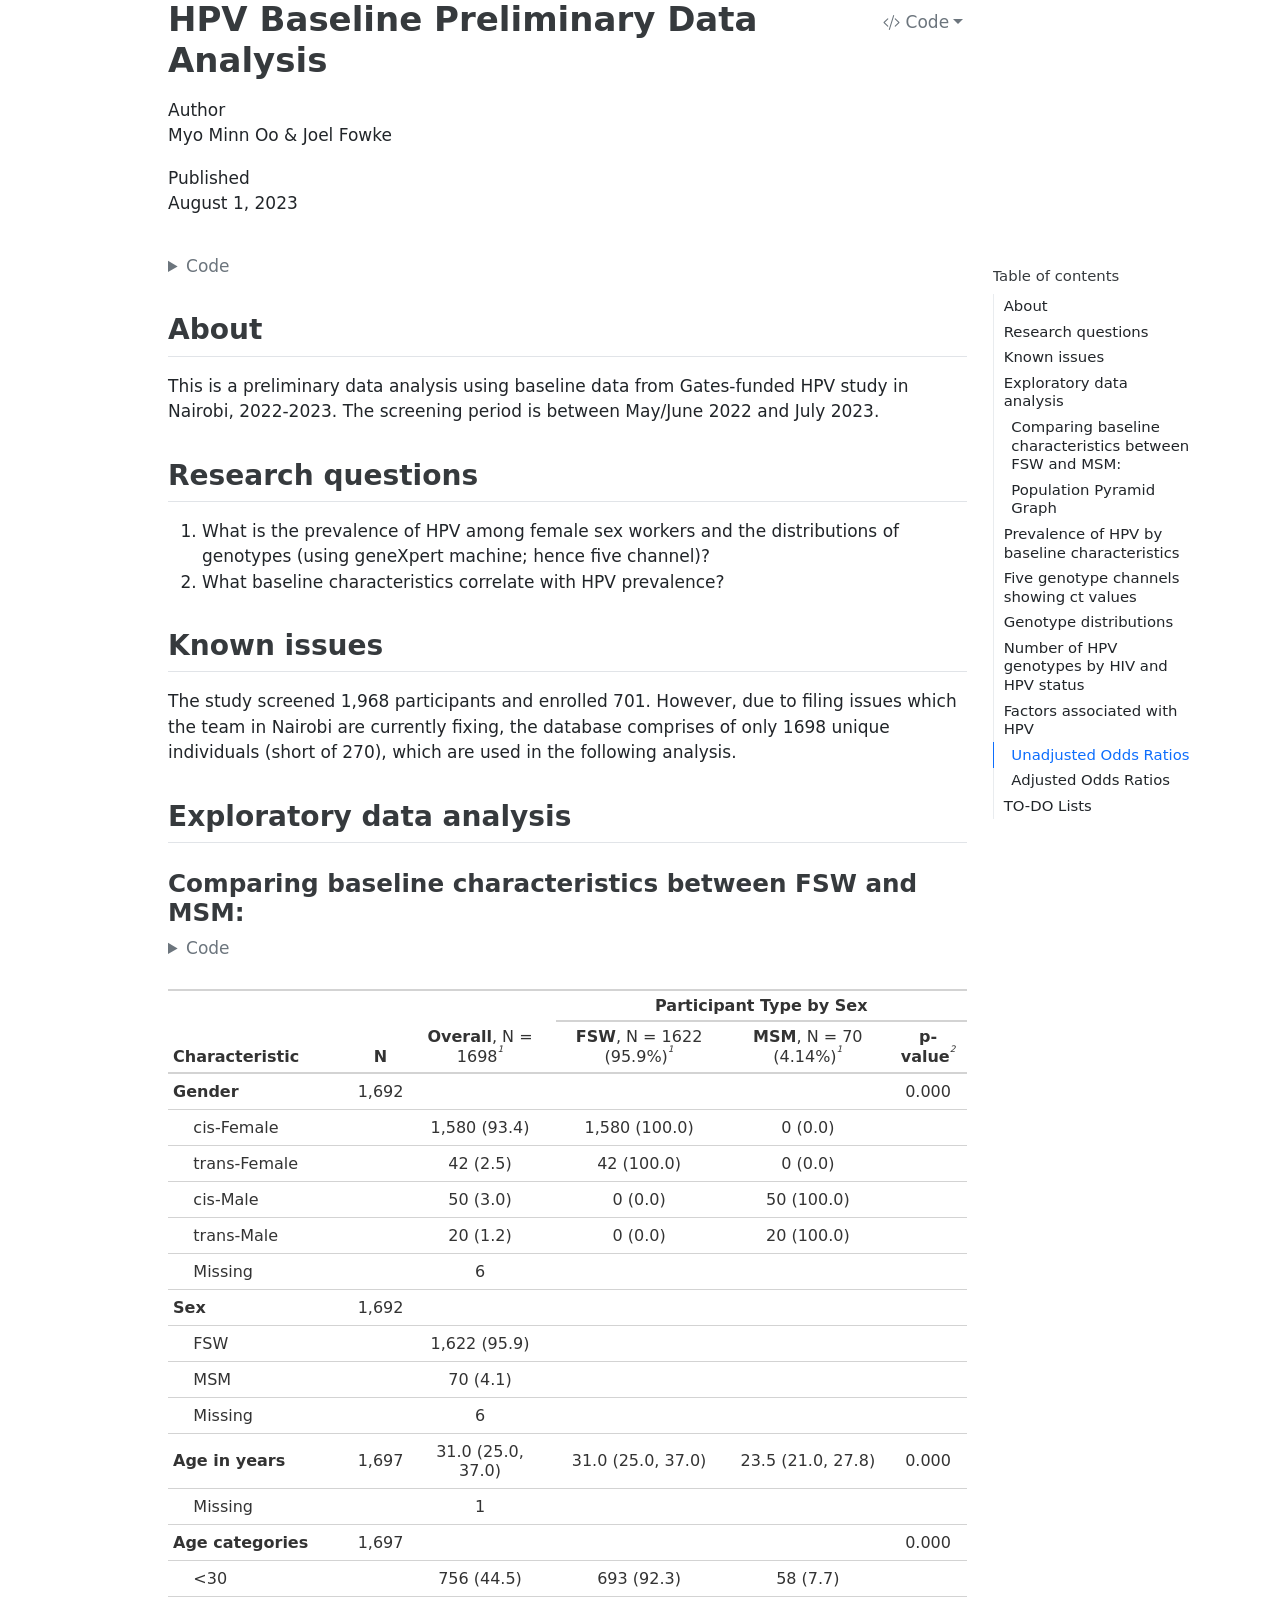
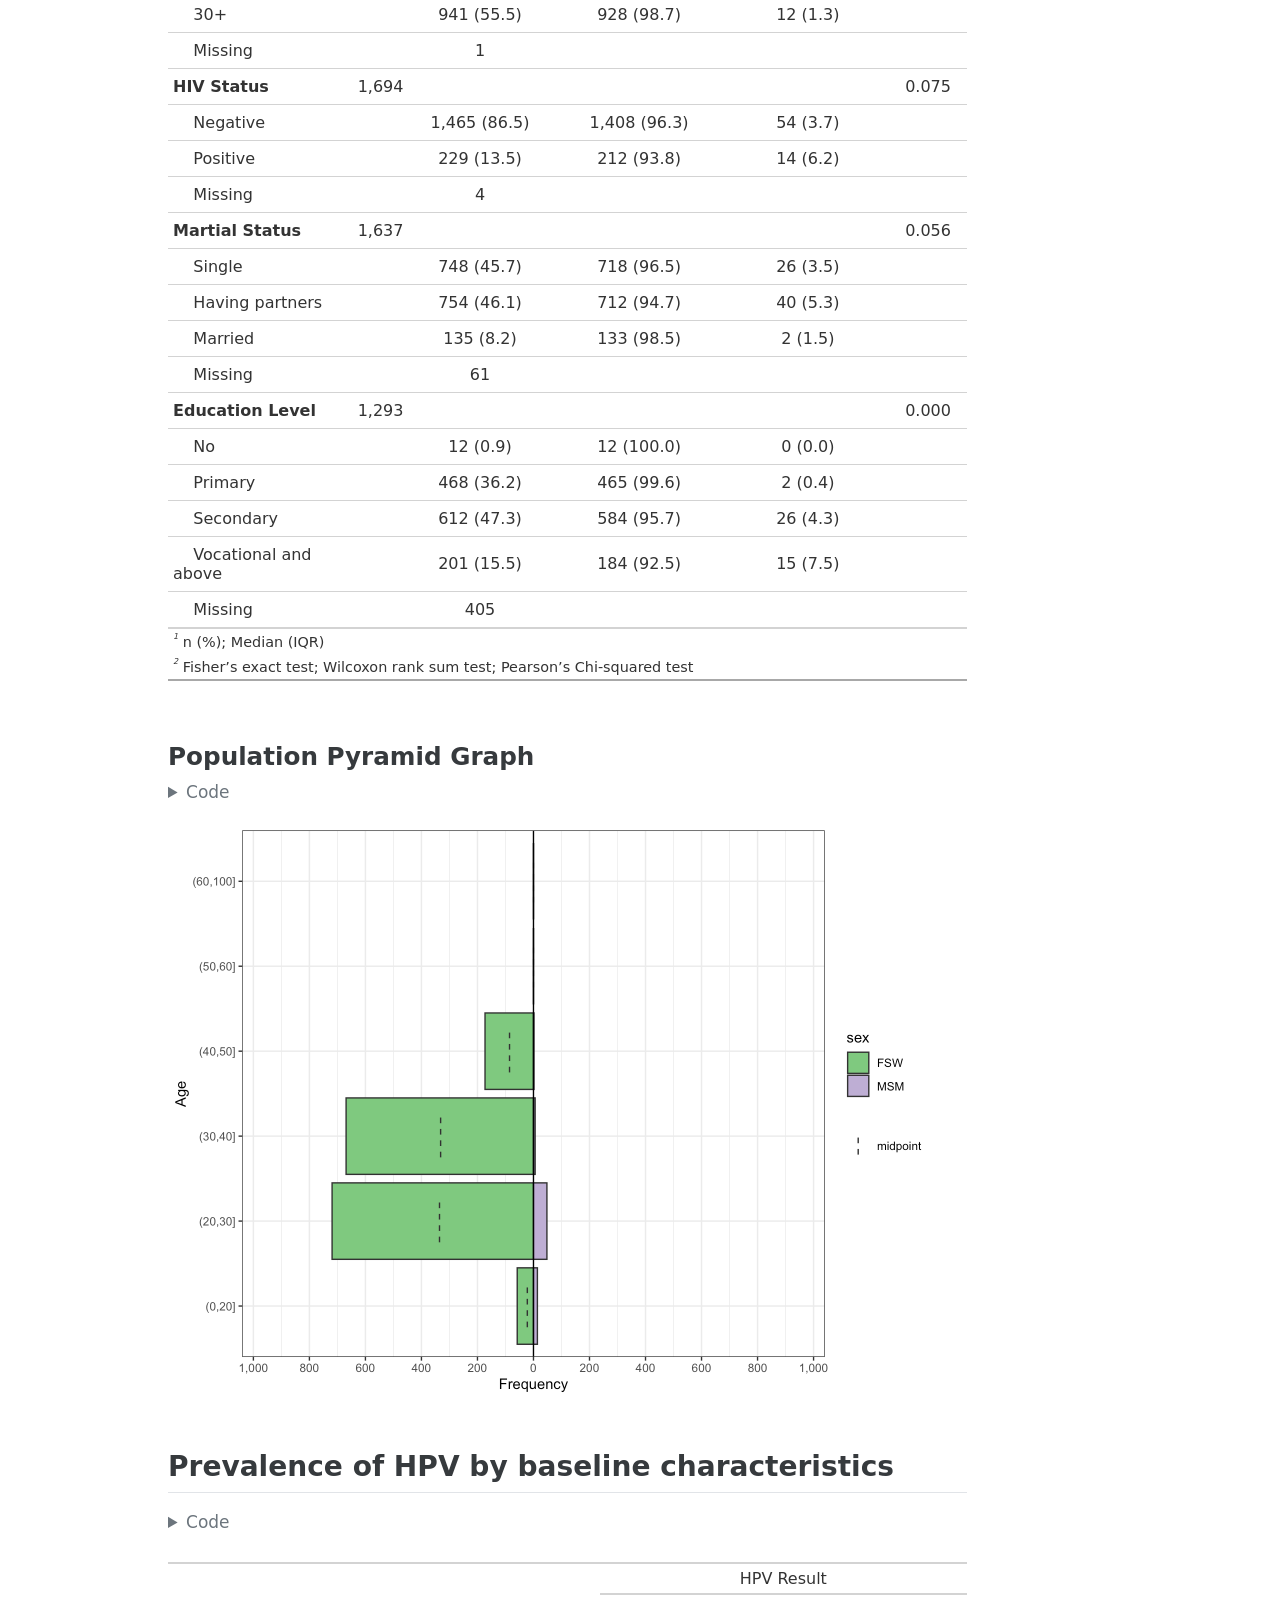
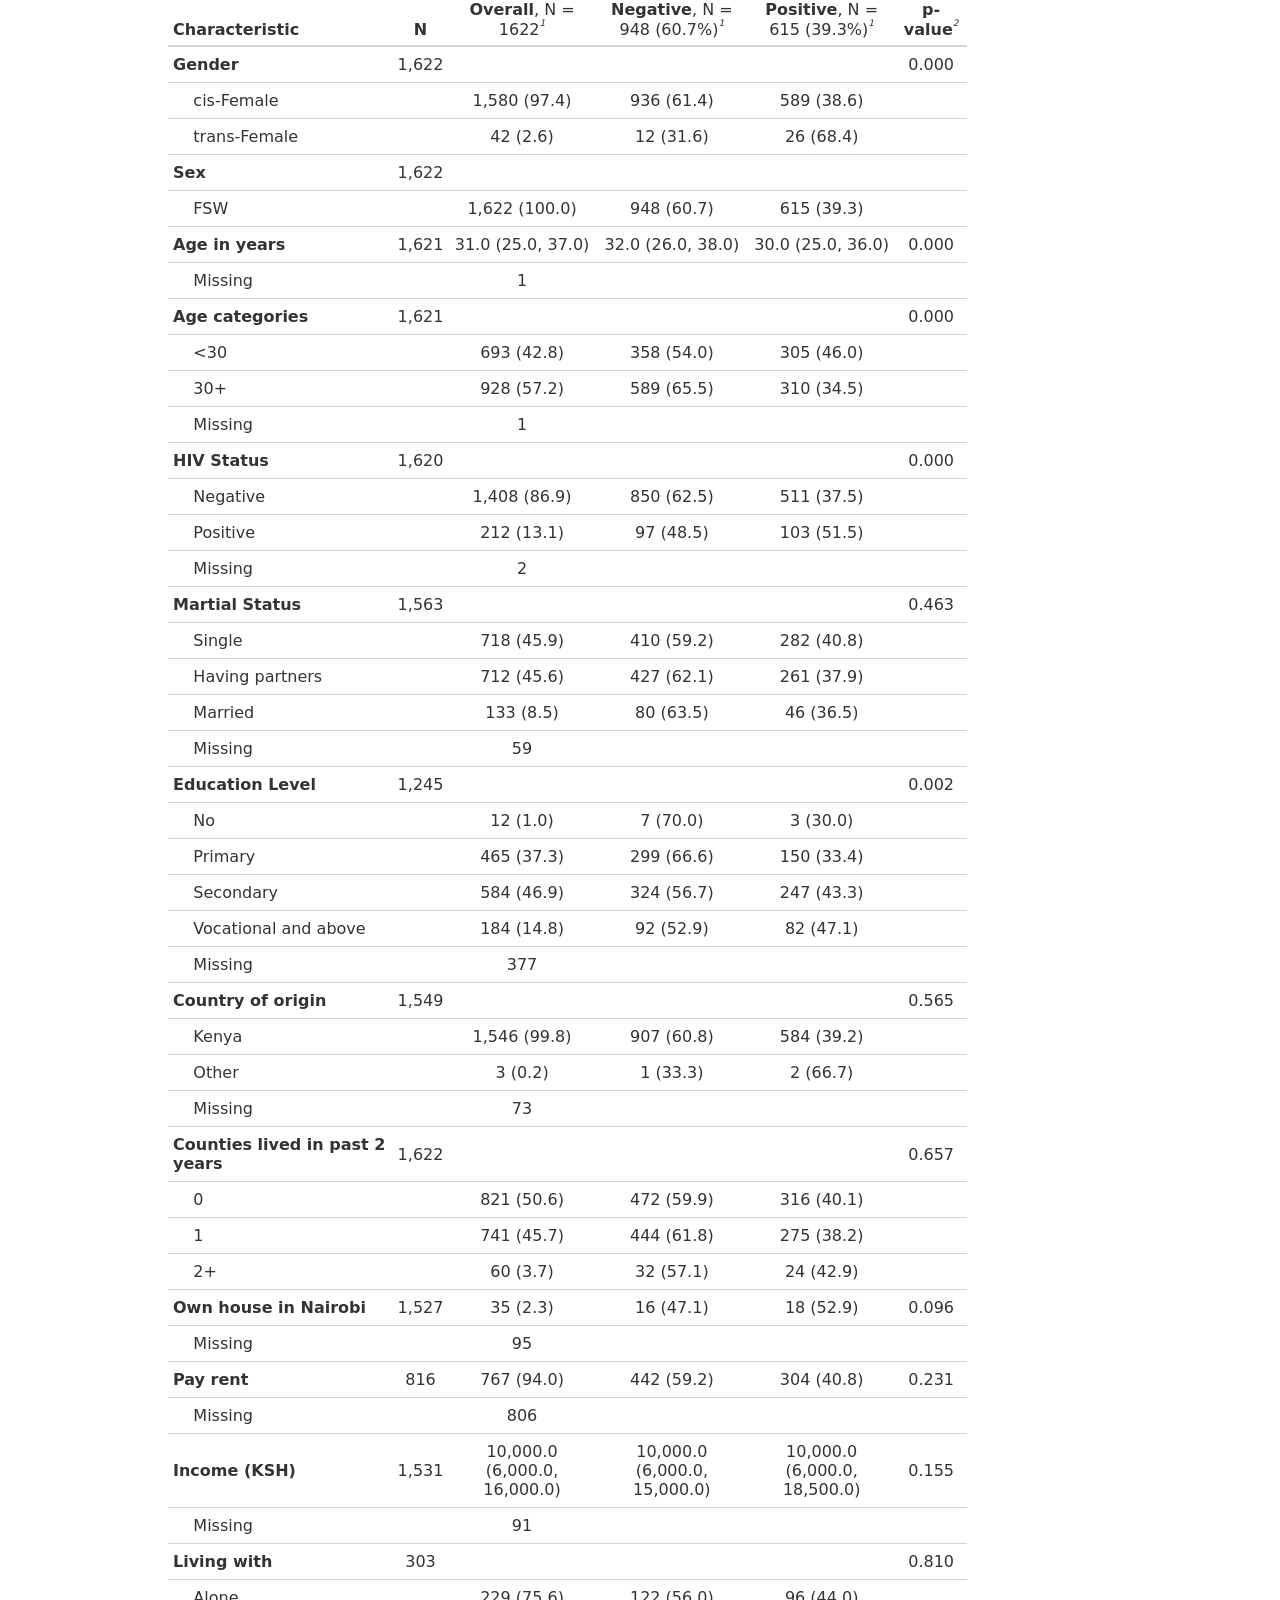
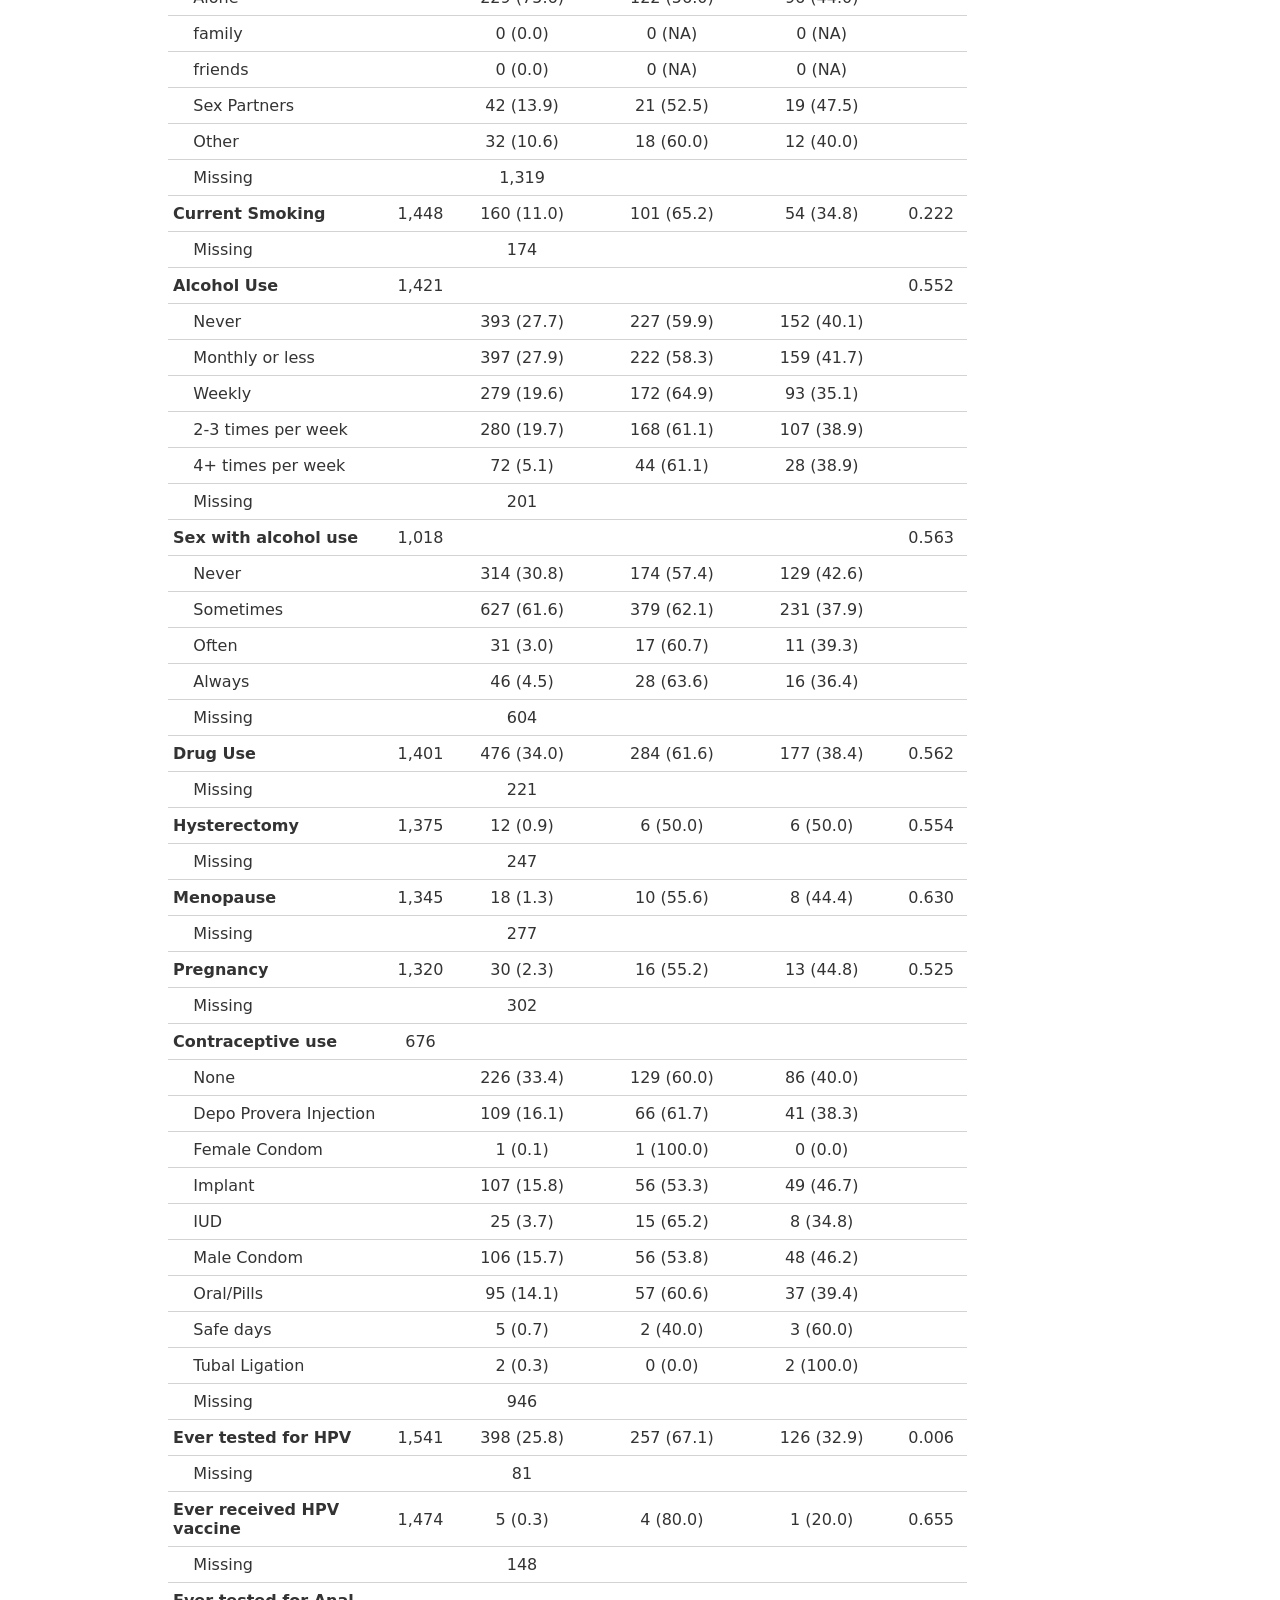
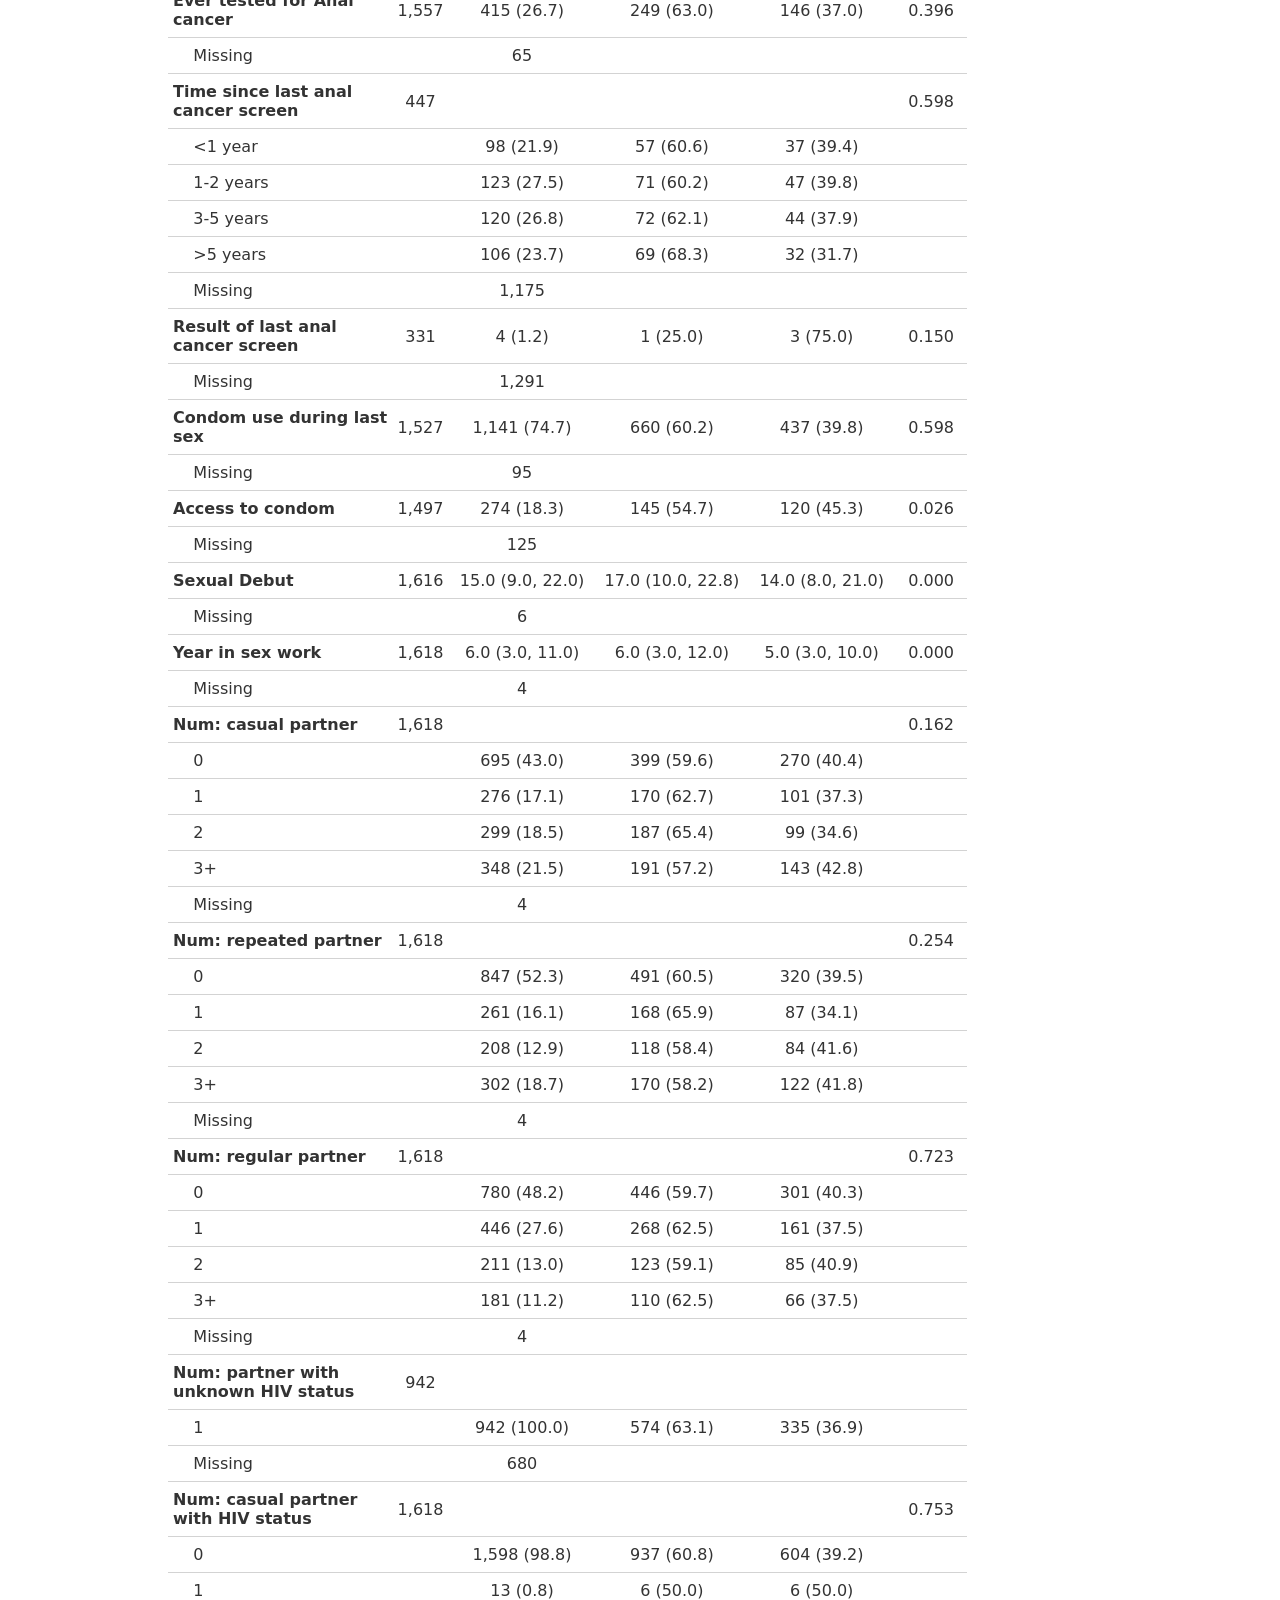
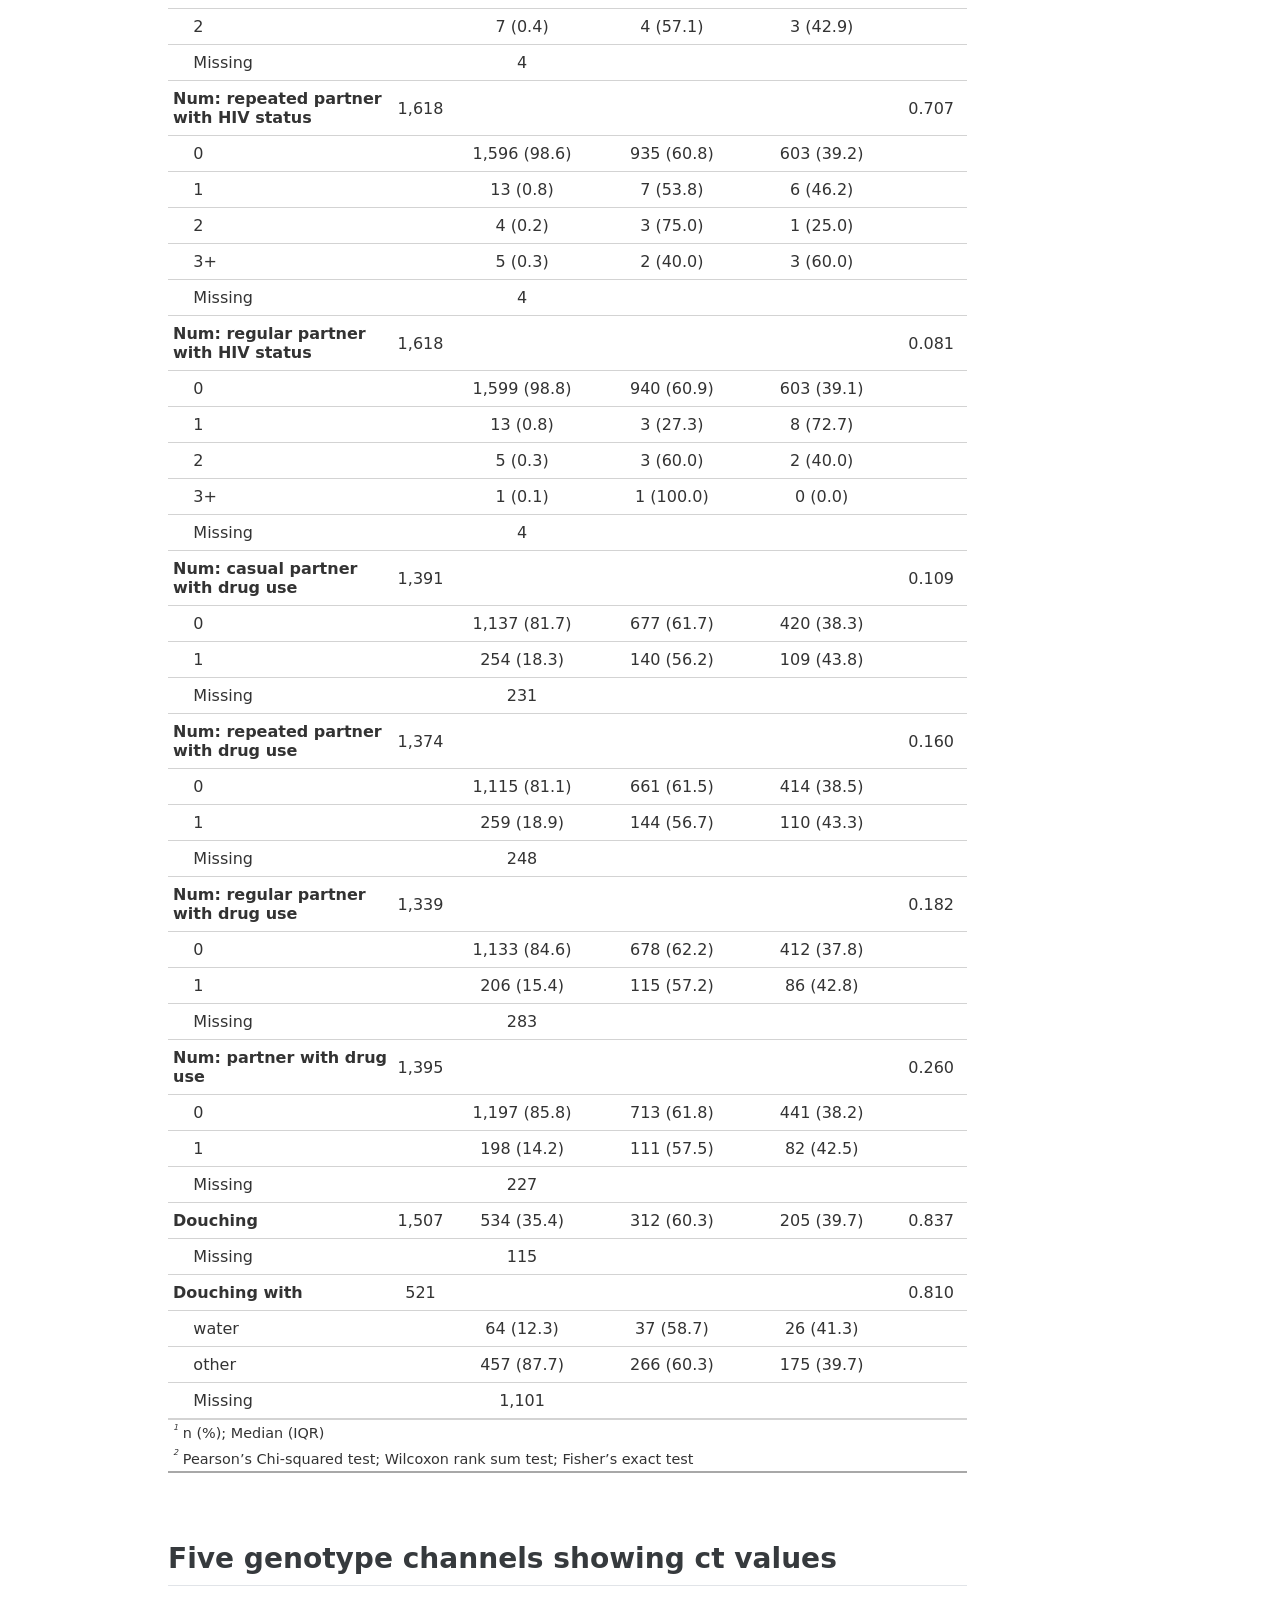
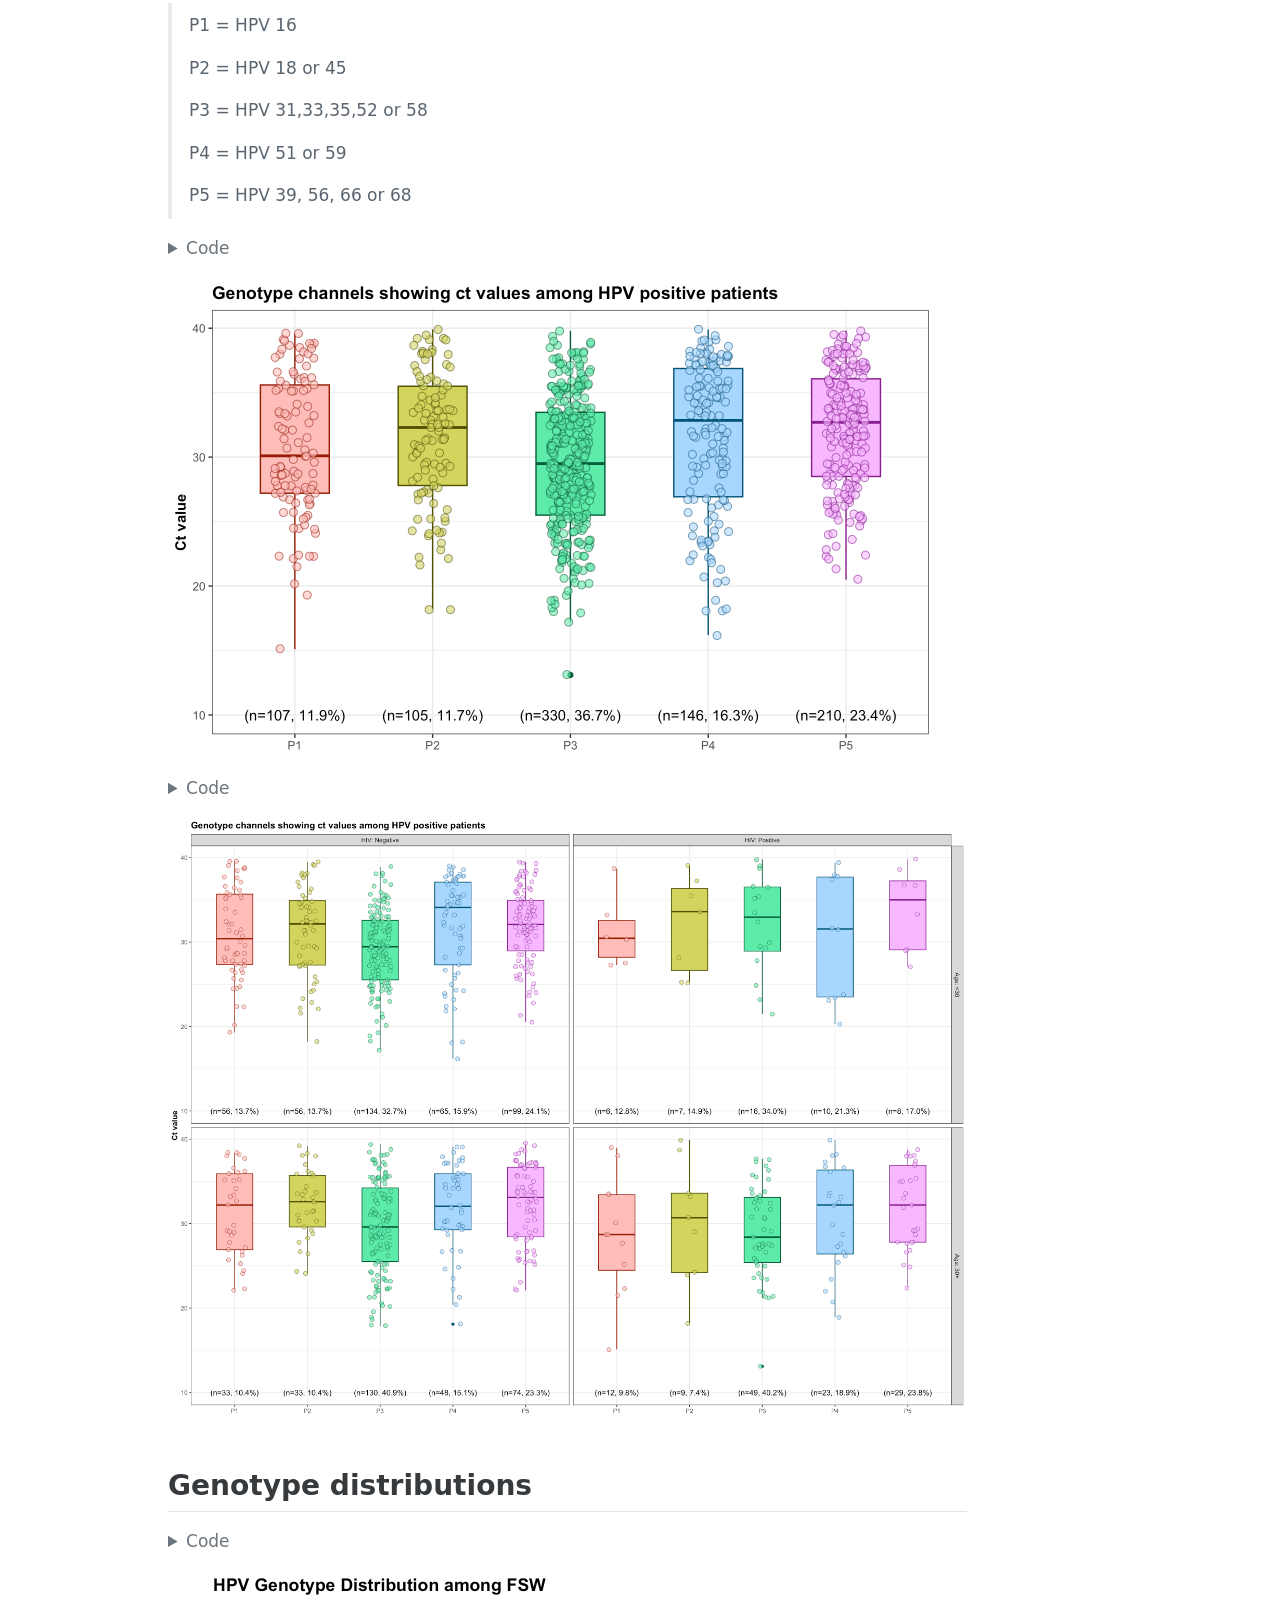
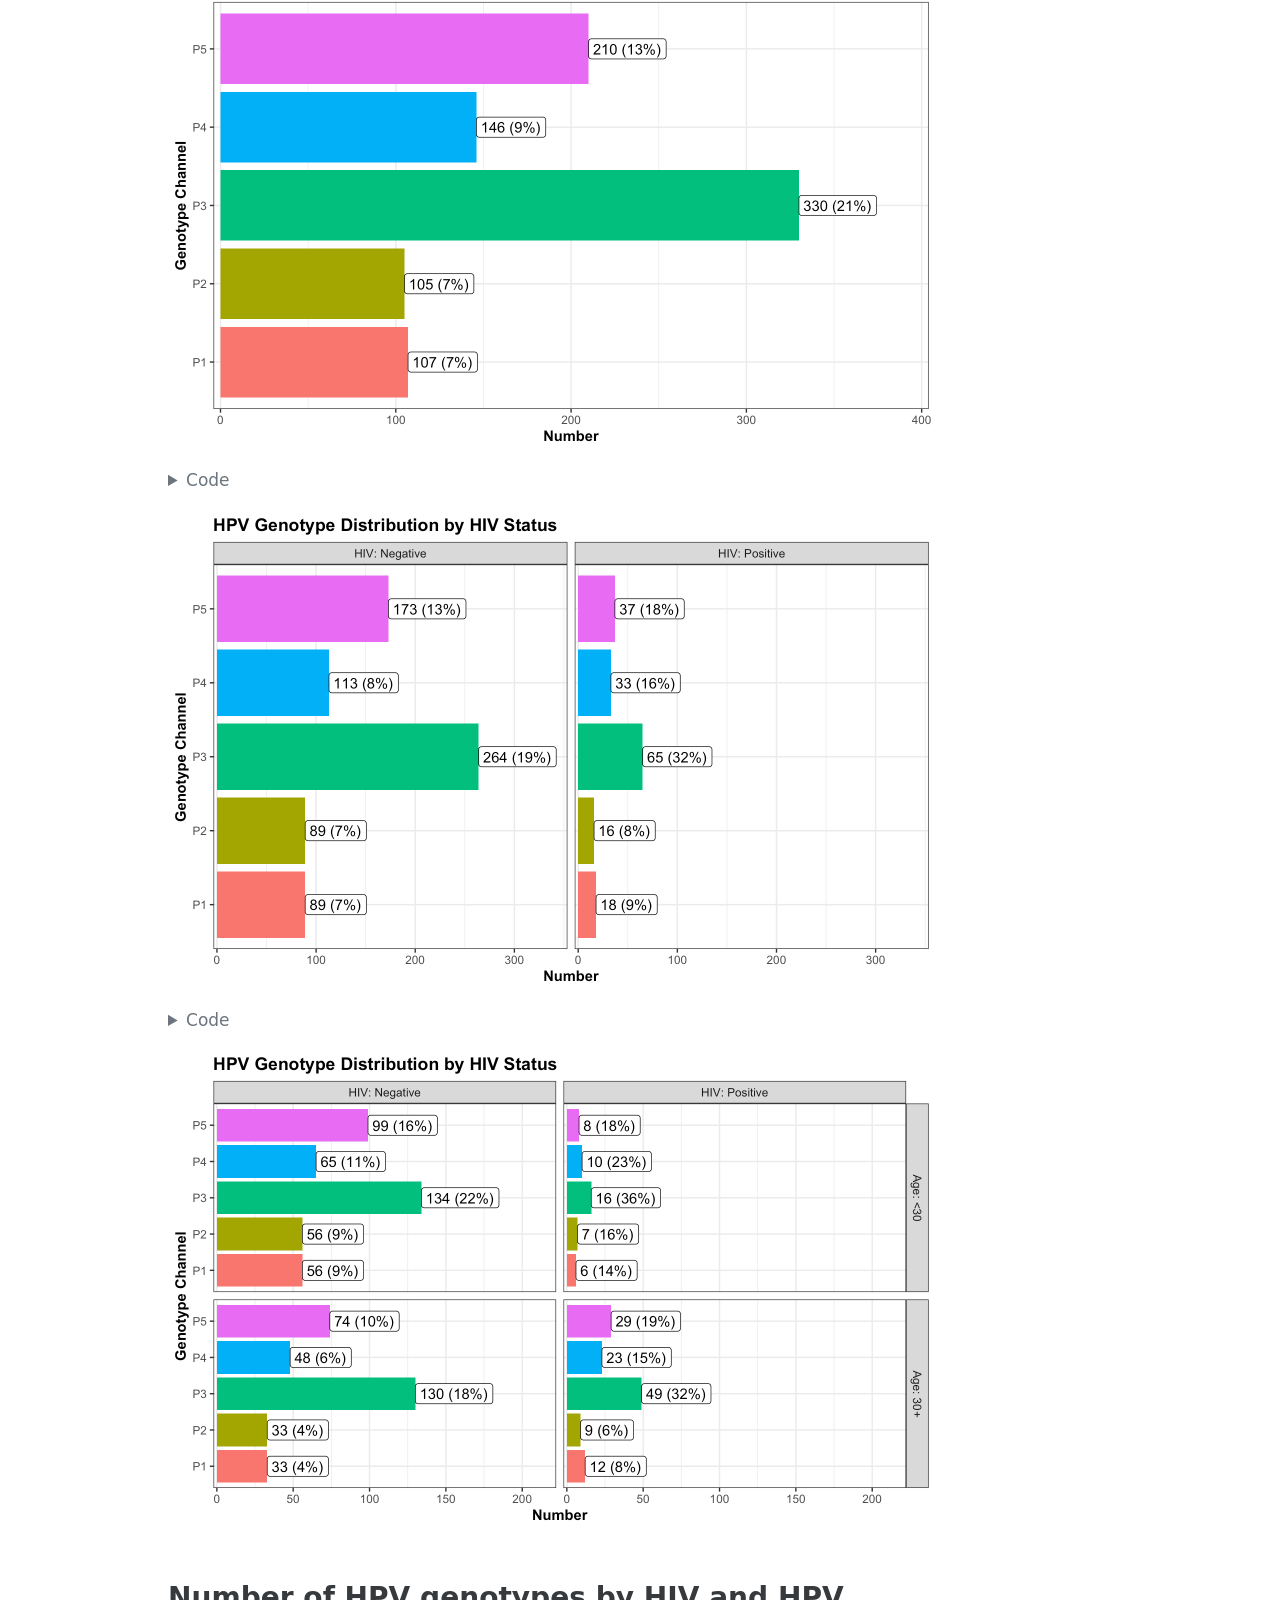
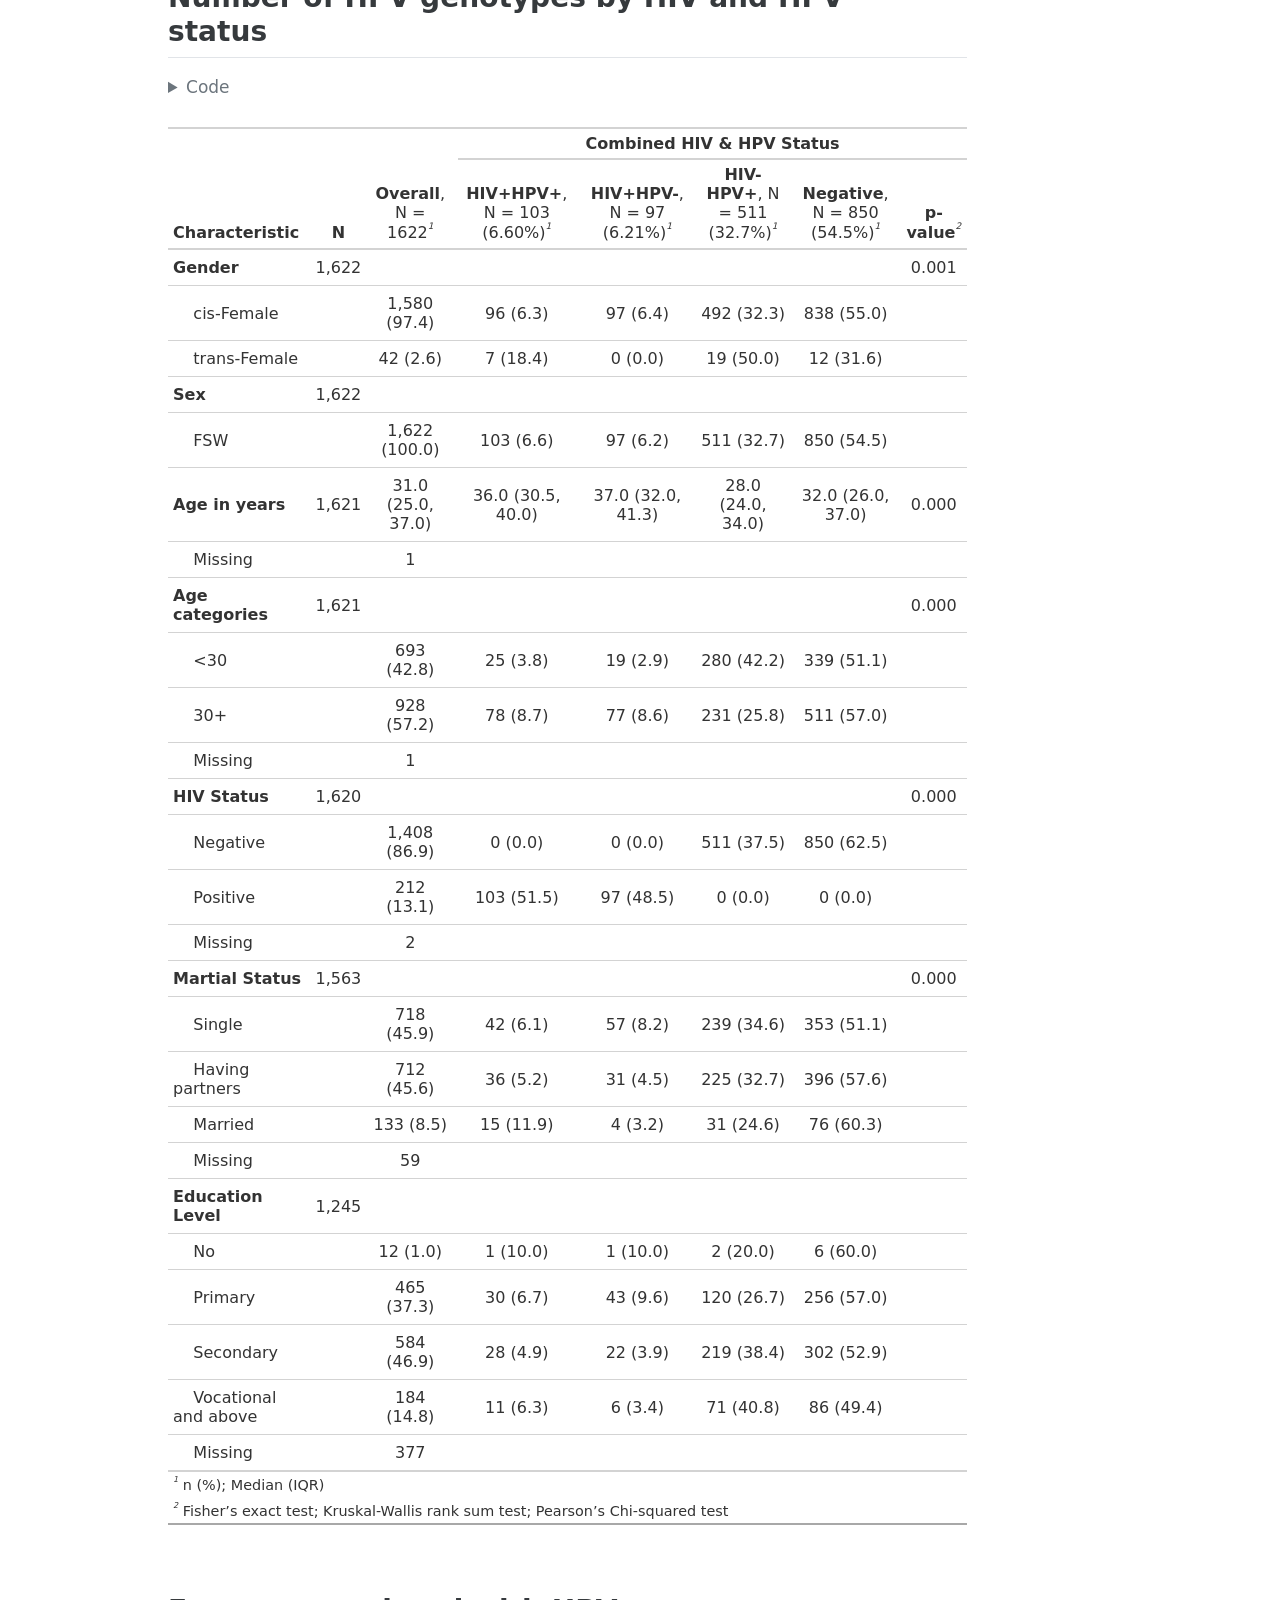
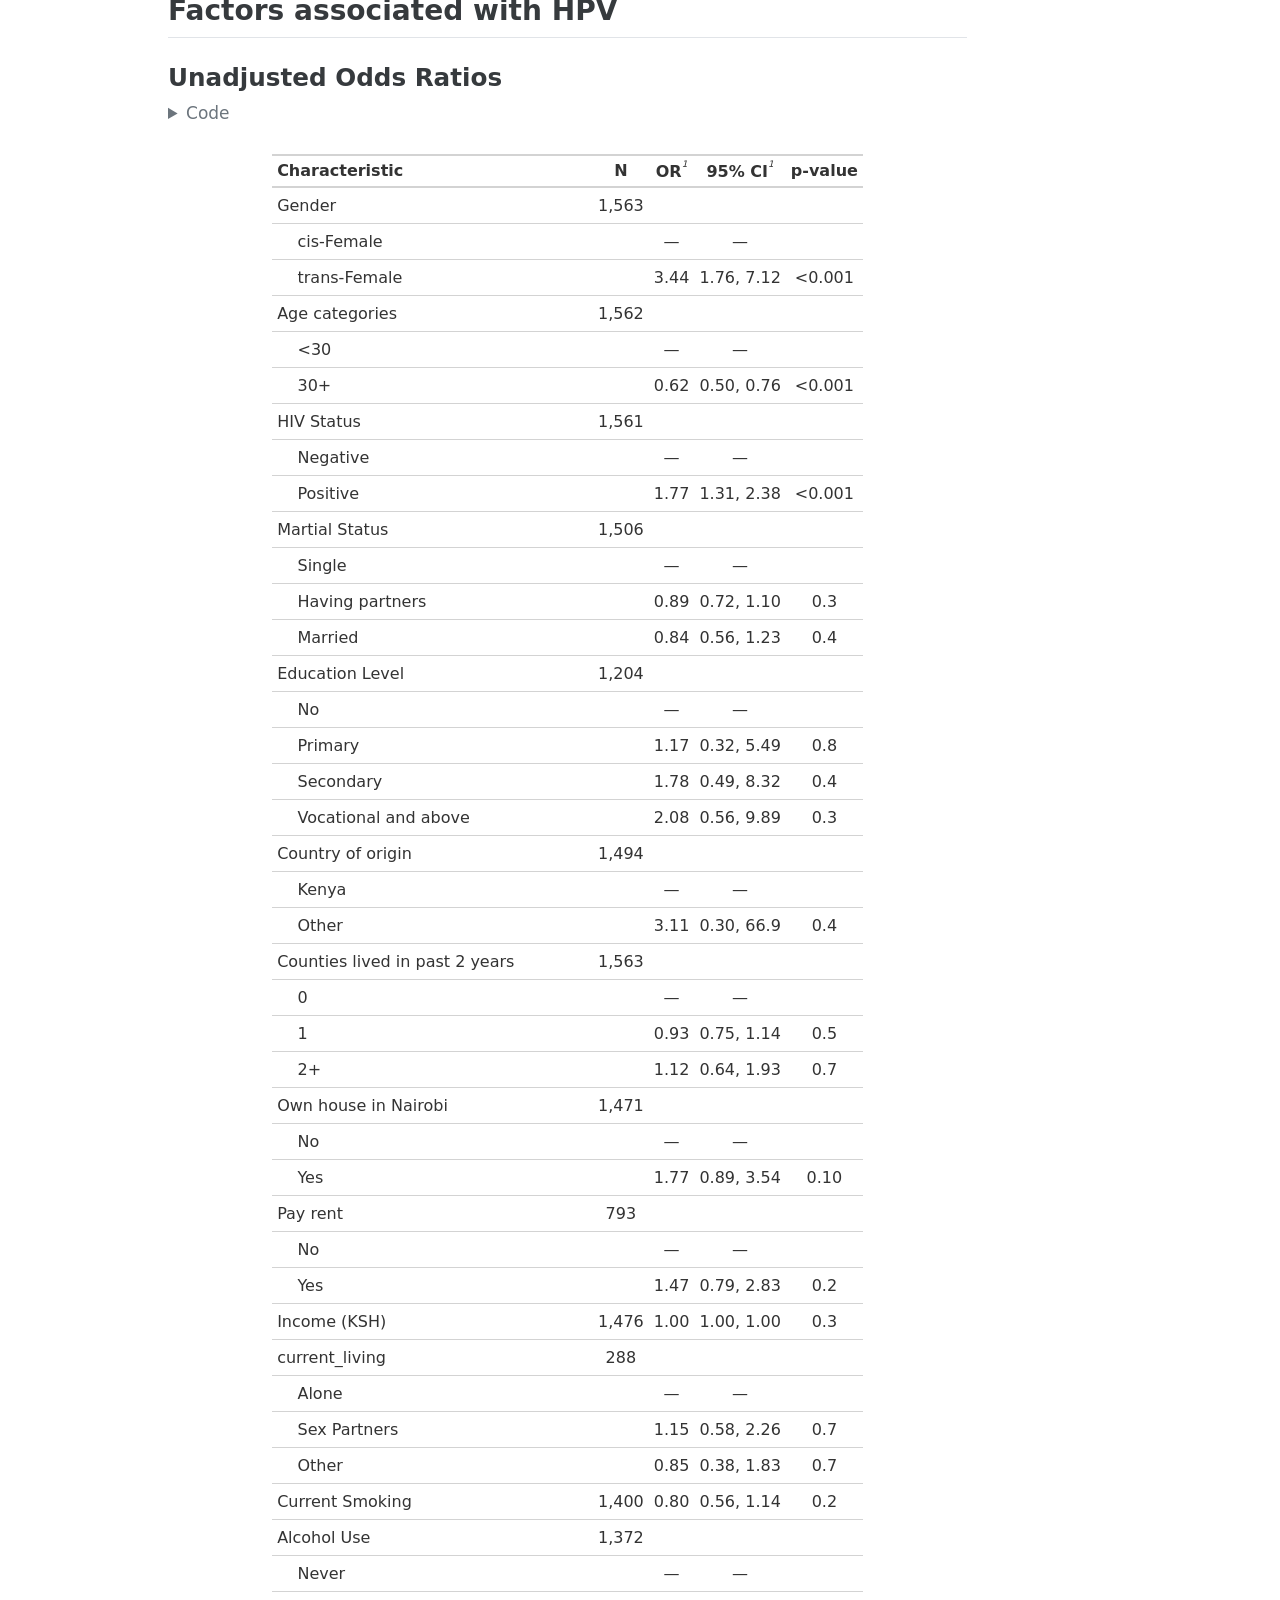
==== commit ea257bbf: "feat: add genotypes ct values" ====
--- a/docs/index.html
+++ b/docs/index.html
@@ -7,7 +7,7 @@
 <meta name="viewport" content="width=device-width, initial-scale=1.0, user-scalable=yes">
 
 <meta name="author" content="Myo Minn Oo &amp; Joel Fowke">
-<meta name="dcterms.date" content="2023-07-31">
+<meta name="dcterms.date" content="2023-08-01">
 
 <title>HPV Baseline Preliminary Data Analysis</title>
 <style>
@@ -95,7 +95,7 @@
       <div>
       <div class="quarto-title-meta-heading">Published</div>
       <div class="quarto-title-meta-contents">
-        <p class="date">July 31, 2023</p>
+        <p class="date">August 1, 2023</p>
       </div>
     </div>
     
@@ -118,6 +118,7 @@
   <li><a href="#population-pyramid-graph" id="toc-population-pyramid-graph" class="nav-link" data-scroll-target="#population-pyramid-graph">Population Pyramid Graph</a></li>
   </ul></li>
   <li><a href="#prevalence-of-hpv-by-baseline-characteristics" id="toc-prevalence-of-hpv-by-baseline-characteristics" class="nav-link" data-scroll-target="#prevalence-of-hpv-by-baseline-characteristics">Prevalence of HPV by baseline characteristics</a></li>
+  <li><a href="#five-genotype-channels-showing-ct-values" id="toc-five-genotype-channels-showing-ct-values" class="nav-link" data-scroll-target="#five-genotype-channels-showing-ct-values">Five genotype channels showing ct values</a></li>
   <li><a href="#genotype-distributions" id="toc-genotype-distributions" class="nav-link" data-scroll-target="#genotype-distributions">Genotype distributions</a></li>
   <li><a href="#number-of-hpv-genotypes-by-hiv-and-hpv-status" id="toc-number-of-hpv-genotypes-by-hiv-and-hpv-status" class="nav-link" data-scroll-target="#number-of-hpv-genotypes-by-hiv-and-hpv-status">Number of HPV genotypes by HIV and HPV status</a></li>
   <li><a href="#factors-associated-with-hpv" id="toc-factors-associated-with-hpv" class="nav-link" data-scroll-target="#factors-associated-with-hpv">Factors associated with HPV</a>
@@ -195,23 +196,23 @@
 </details>
 <div class="cell-output-display">
 
-<div id="slaxulylvf" style="padding-left:0px;padding-right:0px;padding-top:10px;padding-bottom:10px;overflow-x:auto;overflow-y:auto;width:auto;height:auto;">
-<style>#slaxulylvf table {
+<div id="zhlzobvgia" style="padding-left:0px;padding-right:0px;padding-top:10px;padding-bottom:10px;overflow-x:auto;overflow-y:auto;width:auto;height:auto;">
+<style>#zhlzobvgia table {
   font-family: system-ui, 'Segoe UI', Roboto, Helvetica, Arial, sans-serif, 'Apple Color Emoji', 'Segoe UI Emoji', 'Segoe UI Symbol', 'Noto Color Emoji';
   -webkit-font-smoothing: antialiased;
   -moz-osx-font-smoothing: grayscale;
 }
 
-#slaxulylvf thead, #slaxulylvf tbody, #slaxulylvf tfoot, #slaxulylvf tr, #slaxulylvf td, #slaxulylvf th {
+#zhlzobvgia thead, #zhlzobvgia tbody, #zhlzobvgia tfoot, #zhlzobvgia tr, #zhlzobvgia td, #zhlzobvgia th {
   border-style: none;
 }
 
-#slaxulylvf p {
+#zhlzobvgia p {
   margin: 0;
   padding: 0;
 }
 
-#slaxulylvf .gt_table {
+#zhlzobvgia .gt_table {
   display: table;
   border-collapse: collapse;
   line-height: normal;
@@ -237,12 +238,12 @@
   border-left-color: #D3D3D3;
 }
 
-#slaxulylvf .gt_caption {
+#zhlzobvgia .gt_caption {
   padding-top: 4px;
   padding-bottom: 4px;
 }
 
-#slaxulylvf .gt_title {
+#zhlzobvgia .gt_title {
   color: #333333;
   font-size: 125%;
   font-weight: initial;
@@ -254,7 +255,7 @@
   border-bottom-width: 0;
 }
 
-#slaxulylvf .gt_subtitle {
+#zhlzobvgia .gt_subtitle {
   color: #333333;
   font-size: 85%;
   font-weight: initial;
@@ -266,7 +267,7 @@
   border-top-width: 0;
 }
 
-#slaxulylvf .gt_heading {
+#zhlzobvgia .gt_heading {
   background-color: #FFFFFF;
   text-align: center;
   border-bottom-color: #FFFFFF;
@@ -278,13 +279,13 @@
   border-right-color: #D3D3D3;
 }
 
-#slaxulylvf .gt_bottom_border {
+#zhlzobvgia .gt_bottom_border {
   border-bottom-style: solid;
   border-bottom-width: 2px;
   border-bottom-color: #D3D3D3;
 }
 
-#slaxulylvf .gt_col_headings {
+#zhlzobvgia .gt_col_headings {
   border-top-style: solid;
   border-top-width: 2px;
   border-top-color: #D3D3D3;
@@ -299,7 +300,7 @@
   border-right-color: #D3D3D3;
 }
 
-#slaxulylvf .gt_col_heading {
+#zhlzobvgia .gt_col_heading {
   color: #333333;
   background-color: #FFFFFF;
   font-size: 100%;
@@ -319,7 +320,7 @@
   overflow-x: hidden;
 }
 
-#slaxulylvf .gt_column_spanner_outer {
+#zhlzobvgia .gt_column_spanner_outer {
   color: #333333;
   background-color: #FFFFFF;
   font-size: 100%;
@@ -331,15 +332,15 @@
   padding-right: 4px;
 }
 
-#slaxulylvf .gt_column_spanner_outer:first-child {
+#zhlzobvgia .gt_column_spanner_outer:first-child {
   padding-left: 0;
 }
 
-#slaxulylvf .gt_column_spanner_outer:last-child {
+#zhlzobvgia .gt_column_spanner_outer:last-child {
   padding-right: 0;
 }
 
-#slaxulylvf .gt_column_spanner {
+#zhlzobvgia .gt_column_spanner {
   border-bottom-style: solid;
   border-bottom-width: 2px;
   border-bottom-color: #D3D3D3;
@@ -351,11 +352,11 @@
   width: 100%;
 }
 
-#slaxulylvf .gt_spanner_row {
+#zhlzobvgia .gt_spanner_row {
   border-bottom-style: hidden;
 }
 
-#slaxulylvf .gt_group_heading {
+#zhlzobvgia .gt_group_heading {
   padding-top: 8px;
   padding-bottom: 8px;
   padding-left: 5px;
@@ -381,7 +382,7 @@
   text-align: left;
 }
 
-#slaxulylvf .gt_empty_group_heading {
+#zhlzobvgia .gt_empty_group_heading {
   padding: 0.5px;
   color: #333333;
   background-color: #FFFFFF;
@@ -396,15 +397,15 @@
   vertical-align: middle;
 }
 
-#slaxulylvf .gt_from_md > :first-child {
+#zhlzobvgia .gt_from_md > :first-child {
   margin-top: 0;
 }
 
-#slaxulylvf .gt_from_md > :last-child {
+#zhlzobvgia .gt_from_md > :last-child {
   margin-bottom: 0;
 }
 
-#slaxulylvf .gt_row {
+#zhlzobvgia .gt_row {
   padding-top: 8px;
   padding-bottom: 8px;
   padding-left: 5px;
@@ -423,7 +424,7 @@
   overflow-x: hidden;
 }
 
-#slaxulylvf .gt_stub {
+#zhlzobvgia .gt_stub {
   color: #333333;
   background-color: #FFFFFF;
   font-size: 100%;
@@ -436,7 +437,7 @@
   padding-right: 5px;
 }
 
-#slaxulylvf .gt_stub_row_group {
+#zhlzobvgia .gt_stub_row_group {
   color: #333333;
   background-color: #FFFFFF;
   font-size: 100%;
@@ -450,15 +451,15 @@
   vertical-align: top;
 }
 
-#slaxulylvf .gt_row_group_first td {
+#zhlzobvgia .gt_row_group_first td {
   border-top-width: 2px;
 }
 
-#slaxulylvf .gt_row_group_first th {
+#zhlzobvgia .gt_row_group_first th {
   border-top-width: 2px;
 }
 
-#slaxulylvf .gt_summary_row {
+#zhlzobvgia .gt_summary_row {
   color: #333333;
   background-color: #FFFFFF;
   text-transform: inherit;
@@ -468,16 +469,16 @@
   padding-right: 5px;
 }
 
-#slaxulylvf .gt_first_summary_row {
+#zhlzobvgia .gt_first_summary_row {
   border-top-style: solid;
   border-top-color: #D3D3D3;
 }
 
-#slaxulylvf .gt_first_summary_row.thick {
+#zhlzobvgia .gt_first_summary_row.thick {
   border-top-width: 2px;
 }
 
-#slaxulylvf .gt_last_summary_row {
+#zhlzobvgia .gt_last_summary_row {
   padding-top: 8px;
   padding-bottom: 8px;
   padding-left: 5px;
@@ -487,7 +488,7 @@
   border-bottom-color: #D3D3D3;
 }
 
-#slaxulylvf .gt_grand_summary_row {
+#zhlzobvgia .gt_grand_summary_row {
   color: #333333;
   background-color: #FFFFFF;
   text-transform: inherit;
@@ -497,7 +498,7 @@
   padding-right: 5px;
 }
 
-#slaxulylvf .gt_first_grand_summary_row {
+#zhlzobvgia .gt_first_grand_summary_row {
   padding-top: 8px;
   padding-bottom: 8px;
   padding-left: 5px;
@@ -507,7 +508,7 @@
   border-top-color: #D3D3D3;
 }
 
-#slaxulylvf .gt_last_grand_summary_row_top {
+#zhlzobvgia .gt_last_grand_summary_row_top {
   padding-top: 8px;
   padding-bottom: 8px;
   padding-left: 5px;
@@ -517,11 +518,11 @@
   border-bottom-color: #D3D3D3;
 }
 
-#slaxulylvf .gt_striped {
+#zhlzobvgia .gt_striped {
   background-color: rgba(128, 128, 128, 0.05);
 }
 
-#slaxulylvf .gt_table_body {
+#zhlzobvgia .gt_table_body {
   border-top-style: solid;
   border-top-width: 2px;
   border-top-color: #D3D3D3;
@@ -530,7 +531,7 @@
   border-bottom-color: #D3D3D3;
 }
 
-#slaxulylvf .gt_footnotes {
+#zhlzobvgia .gt_footnotes {
   color: #333333;
   background-color: #FFFFFF;
   border-bottom-style: none;
@@ -544,7 +545,7 @@
   border-right-color: #D3D3D3;
 }
 
-#slaxulylvf .gt_footnote {
+#zhlzobvgia .gt_footnote {
   margin: 0px;
   font-size: 90%;
   padding-top: 4px;
@@ -553,7 +554,7 @@
   padding-right: 5px;
 }
 
-#slaxulylvf .gt_sourcenotes {
+#zhlzobvgia .gt_sourcenotes {
   color: #333333;
   background-color: #FFFFFF;
   border-bottom-style: none;
@@ -567,7 +568,7 @@
   border-right-color: #D3D3D3;
 }
 
-#slaxulylvf .gt_sourcenote {
+#zhlzobvgia .gt_sourcenote {
   font-size: 90%;
   padding-top: 4px;
   padding-bottom: 4px;
@@ -575,63 +576,63 @@
   padding-right: 5px;
 }
 
-#slaxulylvf .gt_left {
+#zhlzobvgia .gt_left {
   text-align: left;
 }
 
-#slaxulylvf .gt_center {
+#zhlzobvgia .gt_center {
   text-align: center;
 }
 
-#slaxulylvf .gt_right {
+#zhlzobvgia .gt_right {
   text-align: right;
   font-variant-numeric: tabular-nums;
 }
 
-#slaxulylvf .gt_font_normal {
+#zhlzobvgia .gt_font_normal {
   font-weight: normal;
 }
 
-#slaxulylvf .gt_font_bold {
+#zhlzobvgia .gt_font_bold {
   font-weight: bold;
 }
 
-#slaxulylvf .gt_font_italic {
+#zhlzobvgia .gt_font_italic {
   font-style: italic;
 }
 
-#slaxulylvf .gt_super {
+#zhlzobvgia .gt_super {
   font-size: 65%;
 }
 
-#slaxulylvf .gt_footnote_marks {
+#zhlzobvgia .gt_footnote_marks {
   font-size: 75%;
   vertical-align: 0.4em;
   position: initial;
 }
 
-#slaxulylvf .gt_asterisk {
+#zhlzobvgia .gt_asterisk {
   font-size: 100%;
   vertical-align: 0;
 }
 
-#slaxulylvf .gt_indent_1 {
+#zhlzobvgia .gt_indent_1 {
   text-indent: 5px;
 }
 
-#slaxulylvf .gt_indent_2 {
+#zhlzobvgia .gt_indent_2 {
   text-indent: 10px;
 }
 
-#slaxulylvf .gt_indent_3 {
+#zhlzobvgia .gt_indent_3 {
   text-indent: 15px;
 }
 
-#slaxulylvf .gt_indent_4 {
+#zhlzobvgia .gt_indent_4 {
   text-indent: 20px;
 }
 
-#slaxulylvf .gt_indent_5 {
+#zhlzobvgia .gt_indent_5 {
   text-indent: 25px;
 }
 </style>
@@ -868,7 +869,7 @@
 <span id="cb3-7"><a href="#cb3-7" aria-hidden="true" tabindex="-1"></a>        <span class="at">y =</span> <span class="st">"Frequency"</span>, </span>
 <span id="cb3-8"><a href="#cb3-8" aria-hidden="true" tabindex="-1"></a>        <span class="at">x =</span> <span class="st">"Age"</span></span>
 <span id="cb3-9"><a href="#cb3-9" aria-hidden="true" tabindex="-1"></a>    ) <span class="sc">+</span> </span>
-<span id="cb3-10"><a href="#cb3-10" aria-hidden="true" tabindex="-1"></a>    <span class="fu">theme_classic</span>()</span></code><button title="Copy to Clipboard" class="code-copy-button"><i class="bi"></i></button></pre></div>
+<span id="cb3-10"><a href="#cb3-10" aria-hidden="true" tabindex="-1"></a>    <span class="fu">theme_bw</span>()</span></code><button title="Copy to Clipboard" class="code-copy-button"><i class="bi"></i></button></pre></div>
 </details>
 <div class="cell-output-display">
 <p><img src="index_files/figure-html/unnamed-chunk-2-1.png" class="img-fluid" width="768"></p>
@@ -907,23 +908,23 @@
 </details>
 <div class="cell-output-display">
 
-<div id="lwrjtjhfxe" style="padding-left:0px;padding-right:0px;padding-top:10px;padding-bottom:10px;overflow-x:auto;overflow-y:auto;width:auto;height:auto;">
-<style>#lwrjtjhfxe table {
+<div id="aodjgfpras" style="padding-left:0px;padding-right:0px;padding-top:10px;padding-bottom:10px;overflow-x:auto;overflow-y:auto;width:auto;height:auto;">
+<style>#aodjgfpras table {
   font-family: system-ui, 'Segoe UI', Roboto, Helvetica, Arial, sans-serif, 'Apple Color Emoji', 'Segoe UI Emoji', 'Segoe UI Symbol', 'Noto Color Emoji';
   -webkit-font-smoothing: antialiased;
   -moz-osx-font-smoothing: grayscale;
 }
 
-#lwrjtjhfxe thead, #lwrjtjhfxe tbody, #lwrjtjhfxe tfoot, #lwrjtjhfxe tr, #lwrjtjhfxe td, #lwrjtjhfxe th {
+#aodjgfpras thead, #aodjgfpras tbody, #aodjgfpras tfoot, #aodjgfpras tr, #aodjgfpras td, #aodjgfpras th {
   border-style: none;
 }
 
-#lwrjtjhfxe p {
+#aodjgfpras p {
   margin: 0;
   padding: 0;
 }
 
-#lwrjtjhfxe .gt_table {
+#aodjgfpras .gt_table {
   display: table;
   border-collapse: collapse;
   line-height: normal;
@@ -949,12 +950,12 @@
   border-left-color: #D3D3D3;
 }
 
-#lwrjtjhfxe .gt_caption {
+#aodjgfpras .gt_caption {
   padding-top: 4px;
   padding-bottom: 4px;
 }
 
-#lwrjtjhfxe .gt_title {
+#aodjgfpras .gt_title {
   color: #333333;
   font-size: 125%;
   font-weight: initial;
@@ -966,7 +967,7 @@
   border-bottom-width: 0;
 }
 
-#lwrjtjhfxe .gt_subtitle {
+#aodjgfpras .gt_subtitle {
   color: #333333;
   font-size: 85%;
   font-weight: initial;
@@ -978,7 +979,7 @@
   border-top-width: 0;
 }
 
-#lwrjtjhfxe .gt_heading {
+#aodjgfpras .gt_heading {
   background-color: #FFFFFF;
   text-align: center;
   border-bottom-color: #FFFFFF;
@@ -990,13 +991,13 @@
   border-right-color: #D3D3D3;
 }
 
-#lwrjtjhfxe .gt_bottom_border {
+#aodjgfpras .gt_bottom_border {
   border-bottom-style: solid;
   border-bottom-width: 2px;
   border-bottom-color: #D3D3D3;
 }
 
-#lwrjtjhfxe .gt_col_headings {
+#aodjgfpras .gt_col_headings {
   border-top-style: solid;
   border-top-width: 2px;
   border-top-color: #D3D3D3;
@@ -1011,7 +1012,7 @@
   border-right-color: #D3D3D3;
 }
 
-#lwrjtjhfxe .gt_col_heading {
+#aodjgfpras .gt_col_heading {
   color: #333333;
   background-color: #FFFFFF;
   font-size: 100%;
@@ -1031,7 +1032,7 @@
   overflow-x: hidden;
 }
 
-#lwrjtjhfxe .gt_column_spanner_outer {
+#aodjgfpras .gt_column_spanner_outer {
   color: #333333;
   background-color: #FFFFFF;
   font-size: 100%;
@@ -1043,15 +1044,15 @@
   padding-right: 4px;
 }
 
-#lwrjtjhfxe .gt_column_spanner_outer:first-child {
+#aodjgfpras .gt_column_spanner_outer:first-child {
   padding-left: 0;
 }
 
-#lwrjtjhfxe .gt_column_spanner_outer:last-child {
+#aodjgfpras .gt_column_spanner_outer:last-child {
   padding-right: 0;
 }
 
-#lwrjtjhfxe .gt_column_spanner {
+#aodjgfpras .gt_column_spanner {
   border-bottom-style: solid;
   border-bottom-width: 2px;
   border-bottom-color: #D3D3D3;
@@ -1063,11 +1064,11 @@
   width: 100%;
 }
 
-#lwrjtjhfxe .gt_spanner_row {
+#aodjgfpras .gt_spanner_row {
   border-bottom-style: hidden;
 }
 
-#lwrjtjhfxe .gt_group_heading {
+#aodjgfpras .gt_group_heading {
   padding-top: 8px;
   padding-bottom: 8px;
   padding-left: 5px;
@@ -1093,7 +1094,7 @@
   text-align: left;
 }
 
-#lwrjtjhfxe .gt_empty_group_heading {
+#aodjgfpras .gt_empty_group_heading {
   padding: 0.5px;
   color: #333333;
   background-color: #FFFFFF;
@@ -1108,15 +1109,15 @@
   vertical-align: middle;
 }
 
-#lwrjtjhfxe .gt_from_md > :first-child {
+#aodjgfpras .gt_from_md > :first-child {
   margin-top: 0;
 }
 
-#lwrjtjhfxe .gt_from_md > :last-child {
+#aodjgfpras .gt_from_md > :last-child {
   margin-bottom: 0;
 }
 
-#lwrjtjhfxe .gt_row {
+#aodjgfpras .gt_row {
   padding-top: 8px;
   padding-bottom: 8px;
   padding-left: 5px;
@@ -1135,7 +1136,7 @@
   overflow-x: hidden;
 }
 
-#lwrjtjhfxe .gt_stub {
+#aodjgfpras .gt_stub {
   color: #333333;
   background-color: #FFFFFF;
   font-size: 100%;
@@ -1148,7 +1149,7 @@
   padding-right: 5px;
 }
 
-#lwrjtjhfxe .gt_stub_row_group {
+#aodjgfpras .gt_stub_row_group {
   color: #333333;
   background-color: #FFFFFF;
   font-size: 100%;
@@ -1162,15 +1163,15 @@
   vertical-align: top;
 }
 
-#lwrjtjhfxe .gt_row_group_first td {
+#aodjgfpras .gt_row_group_first td {
   border-top-width: 2px;
 }
 
-#lwrjtjhfxe .gt_row_group_first th {
+#aodjgfpras .gt_row_group_first th {
   border-top-width: 2px;
 }
 
-#lwrjtjhfxe .gt_summary_row {
+#aodjgfpras .gt_summary_row {
   color: #333333;
   background-color: #FFFFFF;
   text-transform: inherit;
@@ -1180,16 +1181,16 @@
   padding-right: 5px;
 }
 
-#lwrjtjhfxe .gt_first_summary_row {
+#aodjgfpras .gt_first_summary_row {
   border-top-style: solid;
   border-top-color: #D3D3D3;
 }
 
-#lwrjtjhfxe .gt_first_summary_row.thick {
+#aodjgfpras .gt_first_summary_row.thick {
   border-top-width: 2px;
 }
 
-#lwrjtjhfxe .gt_last_summary_row {
+#aodjgfpras .gt_last_summary_row {
   padding-top: 8px;
   padding-bottom: 8px;
   padding-left: 5px;
@@ -1199,7 +1200,7 @@
   border-bottom-color: #D3D3D3;
 }
 
-#lwrjtjhfxe .gt_grand_summary_row {
+#aodjgfpras .gt_grand_summary_row {
   color: #333333;
   background-color: #FFFFFF;
   text-transform: inherit;
@@ -1209,7 +1210,7 @@
   padding-right: 5px;
 }
 
-#lwrjtjhfxe .gt_first_grand_summary_row {
+#aodjgfpras .gt_first_grand_summary_row {
   padding-top: 8px;
   padding-bottom: 8px;
   padding-left: 5px;
@@ -1219,7 +1220,7 @@
   border-top-color: #D3D3D3;
 }
 
-#lwrjtjhfxe .gt_last_grand_summary_row_top {
+#aodjgfpras .gt_last_grand_summary_row_top {
   padding-top: 8px;
   padding-bottom: 8px;
   padding-left: 5px;
@@ -1229,11 +1230,11 @@
   border-bottom-color: #D3D3D3;
 }
 
-#lwrjtjhfxe .gt_striped {
+#aodjgfpras .gt_striped {
   background-color: rgba(128, 128, 128, 0.05);
 }
 
-#lwrjtjhfxe .gt_table_body {
+#aodjgfpras .gt_table_body {
   border-top-style: solid;
   border-top-width: 2px;
   border-top-color: #D3D3D3;
@@ -1242,7 +1243,7 @@
   border-bottom-color: #D3D3D3;
 }
 
-#lwrjtjhfxe .gt_footnotes {
+#aodjgfpras .gt_footnotes {
   color: #333333;
   background-color: #FFFFFF;
   border-bottom-style: none;
@@ -1256,7 +1257,7 @@
   border-right-color: #D3D3D3;
 }
 
-#lwrjtjhfxe .gt_footnote {
+#aodjgfpras .gt_footnote {
   margin: 0px;
   font-size: 90%;
   padding-top: 4px;
@@ -1265,7 +1266,7 @@
   padding-right: 5px;
 }
 
-#lwrjtjhfxe .gt_sourcenotes {
+#aodjgfpras .gt_sourcenotes {
   color: #333333;
   background-color: #FFFFFF;
   border-bottom-style: none;
@@ -1279,7 +1280,7 @@
   border-right-color: #D3D3D3;
 }
 
-#lwrjtjhfxe .gt_sourcenote {
+#aodjgfpras .gt_sourcenote {
   font-size: 90%;
   padding-top: 4px;
   padding-bottom: 4px;
@@ -1287,63 +1288,63 @@
   padding-right: 5px;
 }
 
-#lwrjtjhfxe .gt_left {
+#aodjgfpras .gt_left {
   text-align: left;
 }
 
-#lwrjtjhfxe .gt_center {
+#aodjgfpras .gt_center {
   text-align: center;
 }
 
-#lwrjtjhfxe .gt_right {
+#aodjgfpras .gt_right {
   text-align: right;
   font-variant-numeric: tabular-nums;
 }
 
-#lwrjtjhfxe .gt_font_normal {
+#aodjgfpras .gt_font_normal {
   font-weight: normal;
 }
 
-#lwrjtjhfxe .gt_font_bold {
+#aodjgfpras .gt_font_bold {
   font-weight: bold;
 }
 
-#lwrjtjhfxe .gt_font_italic {
+#aodjgfpras .gt_font_italic {
   font-style: italic;
 }
 
-#lwrjtjhfxe .gt_super {
+#aodjgfpras .gt_super {
   font-size: 65%;
 }
 
-#lwrjtjhfxe .gt_footnote_marks {
+#aodjgfpras .gt_footnote_marks {
   font-size: 75%;
   vertical-align: 0.4em;
   position: initial;
 }
 
-#lwrjtjhfxe .gt_asterisk {
+#aodjgfpras .gt_asterisk {
   font-size: 100%;
   vertical-align: 0;
 }
 
-#lwrjtjhfxe .gt_indent_1 {
+#aodjgfpras .gt_indent_1 {
   text-indent: 5px;
 }
 
-#lwrjtjhfxe .gt_indent_2 {
+#aodjgfpras .gt_indent_2 {
   text-indent: 10px;
 }
 
-#lwrjtjhfxe .gt_indent_3 {
+#aodjgfpras .gt_indent_3 {
   text-indent: 15px;
 }
 
-#lwrjtjhfxe .gt_indent_4 {
+#aodjgfpras .gt_indent_4 {
   text-indent: 20px;
 }
 
-#lwrjtjhfxe .gt_indent_5 {
+#aodjgfpras .gt_indent_5 {
   text-indent: 25px;
 }
 </style>
@@ -2358,135 +2359,284 @@
 </div>
 </div>
 </section>
+<section id="five-genotype-channels-showing-ct-values" class="level2">
+<h2 class="anchored" data-anchor-id="five-genotype-channels-showing-ct-values">Five genotype channels showing ct values</h2>
+<blockquote class="blockquote">
+<p>P1 = HPV 16</p>
+<p>P2 = HPV 18 or 45</p>
+<p>P3 = HPV 31,33,35,52 or 58</p>
+<p>P4 = HPV 51 or 59</p>
+<p>P5 = HPV 39, 56, 66 or 68</p>
+</blockquote>
+<div class="cell">
+<details>
+<summary>Code</summary>
+<div class="sourceCode cell-code" id="cb5"><pre class="sourceCode r code-with-copy"><code class="sourceCode r"><span id="cb5-1"><a href="#cb5-1" aria-hidden="true" tabindex="-1"></a>d <span class="ot">&lt;-</span> fsw <span class="sc">|&gt;</span> </span>
+<span id="cb5-2"><a href="#cb5-2" aria-hidden="true" tabindex="-1"></a>    dplyr<span class="sc">::</span><span class="fu">filter</span>(hpv_result <span class="sc">==</span> <span class="st">"Positive"</span>) <span class="sc">|&gt;</span> </span>
+<span id="cb5-3"><a href="#cb5-3" aria-hidden="true" tabindex="-1"></a>    dplyr<span class="sc">::</span><span class="fu">select</span>(hr_hpv_16<span class="sc">:</span>hr_p5) <span class="sc">|&gt;</span> </span>
+<span id="cb5-4"><a href="#cb5-4" aria-hidden="true" tabindex="-1"></a>    <span class="fu">setNames</span>(<span class="fu">paste0</span>(<span class="st">"P"</span>, <span class="dv">1</span><span class="sc">:</span><span class="dv">5</span>)) <span class="sc">|&gt;</span> </span>
+<span id="cb5-5"><a href="#cb5-5" aria-hidden="true" tabindex="-1"></a>    tidyr<span class="sc">::</span><span class="fu">pivot_longer</span>(<span class="at">cols =</span> <span class="fu">everything</span>()) <span class="sc">|&gt;</span> </span>
+<span id="cb5-6"><a href="#cb5-6" aria-hidden="true" tabindex="-1"></a>    dplyr<span class="sc">::</span><span class="fu">filter</span>(<span class="sc">!</span><span class="fu">is.na</span>(value)) <span class="sc">|&gt;</span> </span>
+<span id="cb5-7"><a href="#cb5-7" aria-hidden="true" tabindex="-1"></a>    dplyr<span class="sc">::</span><span class="fu">mutate</span>(<span class="at">value =</span> <span class="fu">if_else</span>(value <span class="sc">==</span> <span class="dv">0</span>, <span class="cn">NA</span>, value))</span>
+<span id="cb5-8"><a href="#cb5-8" aria-hidden="true" tabindex="-1"></a></span>
+<span id="cb5-9"><a href="#cb5-9" aria-hidden="true" tabindex="-1"></a>d <span class="sc">|&gt;</span> </span>
+<span id="cb5-10"><a href="#cb5-10" aria-hidden="true" tabindex="-1"></a>    <span class="fu">ggplot</span>(<span class="fu">aes</span>(<span class="at">x =</span> name, <span class="at">y =</span> value)) <span class="sc">+</span> </span>
+<span id="cb5-11"><a href="#cb5-11" aria-hidden="true" tabindex="-1"></a>    <span class="fu">geom_boxplot</span>(</span>
+<span id="cb5-12"><a href="#cb5-12" aria-hidden="true" tabindex="-1"></a>        <span class="fu">aes</span>(</span>
+<span id="cb5-13"><a href="#cb5-13" aria-hidden="true" tabindex="-1"></a>            <span class="at">fill =</span> name, </span>
+<span id="cb5-14"><a href="#cb5-14" aria-hidden="true" tabindex="-1"></a>            <span class="at">fill =</span> <span class="fu">after_scale</span>(colorspace<span class="sc">::</span><span class="fu">lighten</span>(fill, .<span class="dv">5</span>)),</span>
+<span id="cb5-15"><a href="#cb5-15" aria-hidden="true" tabindex="-1"></a>            <span class="at">color =</span> <span class="fu">after_scale</span>(colorspace<span class="sc">::</span><span class="fu">darken</span>(fill, .<span class="dv">5</span>)),</span>
+<span id="cb5-16"><a href="#cb5-16" aria-hidden="true" tabindex="-1"></a>        ), </span>
+<span id="cb5-17"><a href="#cb5-17" aria-hidden="true" tabindex="-1"></a>        <span class="at">width =</span> .<span class="dv">5</span>, </span>
+<span id="cb5-18"><a href="#cb5-18" aria-hidden="true" tabindex="-1"></a>        <span class="at">show.legend =</span> <span class="cn">FALSE</span></span>
+<span id="cb5-19"><a href="#cb5-19" aria-hidden="true" tabindex="-1"></a>    ) <span class="sc">+</span> </span>
+<span id="cb5-20"><a href="#cb5-20" aria-hidden="true" tabindex="-1"></a>    <span class="fu">geom_point</span>(</span>
+<span id="cb5-21"><a href="#cb5-21" aria-hidden="true" tabindex="-1"></a>        <span class="fu">aes</span>(</span>
+<span id="cb5-22"><a href="#cb5-22" aria-hidden="true" tabindex="-1"></a>            <span class="at">fill =</span> name, </span>
+<span id="cb5-23"><a href="#cb5-23" aria-hidden="true" tabindex="-1"></a>            <span class="at">fill =</span> <span class="fu">after_scale</span>(colorspace<span class="sc">::</span><span class="fu">lighten</span>(fill, .<span class="dv">5</span>)),</span>
+<span id="cb5-24"><a href="#cb5-24" aria-hidden="true" tabindex="-1"></a>            <span class="at">color =</span> <span class="fu">after_scale</span>(colorspace<span class="sc">::</span><span class="fu">darken</span>(fill, .<span class="dv">5</span>)),</span>
+<span id="cb5-25"><a href="#cb5-25" aria-hidden="true" tabindex="-1"></a>        ), </span>
+<span id="cb5-26"><a href="#cb5-26" aria-hidden="true" tabindex="-1"></a>        <span class="at">position =</span> <span class="fu">position_jitter</span>(.<span class="dv">15</span>, <span class="at">seed =</span> <span class="dv">123</span>), </span>
+<span id="cb5-27"><a href="#cb5-27" aria-hidden="true" tabindex="-1"></a>        <span class="at">shape =</span> <span class="dv">21</span>, </span>
+<span id="cb5-28"><a href="#cb5-28" aria-hidden="true" tabindex="-1"></a>        <span class="at">size =</span> <span class="fl">2.5</span>, </span>
+<span id="cb5-29"><a href="#cb5-29" aria-hidden="true" tabindex="-1"></a>        <span class="at">stroke =</span> .<span class="dv">5</span>,</span>
+<span id="cb5-30"><a href="#cb5-30" aria-hidden="true" tabindex="-1"></a>        <span class="at">alpha =</span> .<span class="dv">6</span></span>
+<span id="cb5-31"><a href="#cb5-31" aria-hidden="true" tabindex="-1"></a>    ) <span class="sc">+</span> </span>
+<span id="cb5-32"><a href="#cb5-32" aria-hidden="true" tabindex="-1"></a>    <span class="fu">geom_text</span>(</span>
+<span id="cb5-33"><a href="#cb5-33" aria-hidden="true" tabindex="-1"></a>        <span class="at">data =</span> </span>
+<span id="cb5-34"><a href="#cb5-34" aria-hidden="true" tabindex="-1"></a>            d <span class="sc">|&gt;</span> </span>
+<span id="cb5-35"><a href="#cb5-35" aria-hidden="true" tabindex="-1"></a>            dplyr<span class="sc">::</span><span class="fu">filter</span>(<span class="sc">!</span><span class="fu">is.na</span>(value)) <span class="sc">|&gt;</span> </span>
+<span id="cb5-36"><a href="#cb5-36" aria-hidden="true" tabindex="-1"></a>            dplyr<span class="sc">::</span><span class="fu">count</span>(name) <span class="sc">|&gt;</span> </span>
+<span id="cb5-37"><a href="#cb5-37" aria-hidden="true" tabindex="-1"></a>            dplyr<span class="sc">::</span><span class="fu">mutate</span>(</span>
+<span id="cb5-38"><a href="#cb5-38" aria-hidden="true" tabindex="-1"></a>                <span class="at">pct =</span> n <span class="sc">/</span> <span class="fu">sum</span>(n), </span>
+<span id="cb5-39"><a href="#cb5-39" aria-hidden="true" tabindex="-1"></a>                <span class="at">n =</span> <span class="fu">paste0</span>(<span class="st">"(n="</span>, n, <span class="st">", "</span>, scales<span class="sc">::</span><span class="fu">label_percent</span>(<span class="at">accuracy =</span> .<span class="dv">1</span>)(pct), <span class="st">")"</span>),</span>
+<span id="cb5-40"><a href="#cb5-40" aria-hidden="true" tabindex="-1"></a>                <span class="at">value =</span> <span class="dv">10</span></span>
+<span id="cb5-41"><a href="#cb5-41" aria-hidden="true" tabindex="-1"></a>            ), </span>
+<span id="cb5-42"><a href="#cb5-42" aria-hidden="true" tabindex="-1"></a>        <span class="fu">aes</span>(<span class="at">label =</span> n)</span>
+<span id="cb5-43"><a href="#cb5-43" aria-hidden="true" tabindex="-1"></a>    ) <span class="sc">+</span> </span>
+<span id="cb5-44"><a href="#cb5-44" aria-hidden="true" tabindex="-1"></a>    <span class="fu">labs</span>(</span>
+<span id="cb5-45"><a href="#cb5-45" aria-hidden="true" tabindex="-1"></a>        <span class="at">x =</span> <span class="cn">NULL</span>, </span>
+<span id="cb5-46"><a href="#cb5-46" aria-hidden="true" tabindex="-1"></a>        <span class="at">y =</span> <span class="st">"Ct value"</span>, </span>
+<span id="cb5-47"><a href="#cb5-47" aria-hidden="true" tabindex="-1"></a>        <span class="at">title =</span> <span class="st">"Genotype channels showing ct values among HPV positive patients"</span></span>
+<span id="cb5-48"><a href="#cb5-48" aria-hidden="true" tabindex="-1"></a>    ) <span class="sc">+</span> </span>
+<span id="cb5-49"><a href="#cb5-49" aria-hidden="true" tabindex="-1"></a>    <span class="fu">theme_bw</span>() <span class="sc">+</span> </span>
+<span id="cb5-50"><a href="#cb5-50" aria-hidden="true" tabindex="-1"></a>    <span class="fu">theme</span>(</span>
+<span id="cb5-51"><a href="#cb5-51" aria-hidden="true" tabindex="-1"></a>        <span class="at">legend.position =</span> <span class="st">"none"</span>, </span>
+<span id="cb5-52"><a href="#cb5-52" aria-hidden="true" tabindex="-1"></a>        <span class="at">plot.title =</span> <span class="fu">element_text</span>(<span class="at">face =</span> <span class="st">"bold"</span>), </span>
+<span id="cb5-53"><a href="#cb5-53" aria-hidden="true" tabindex="-1"></a>        <span class="at">axis.title =</span> <span class="fu">element_text</span>(<span class="at">face =</span> <span class="st">"bold"</span>)</span>
+<span id="cb5-54"><a href="#cb5-54" aria-hidden="true" tabindex="-1"></a>    )</span></code><button title="Copy to Clipboard" class="code-copy-button"><i class="bi"></i></button></pre></div>
+</details>
+<div class="cell-output-display">
+<p><img src="index_files/figure-html/unnamed-chunk-4-1.png" class="img-fluid" width="768"></p>
+</div>
+</div>
+<div class="cell">
+<details>
+<summary>Code</summary>
+<div class="sourceCode cell-code" id="cb6"><pre class="sourceCode r code-with-copy"><code class="sourceCode r"><span id="cb6-1"><a href="#cb6-1" aria-hidden="true" tabindex="-1"></a>d <span class="ot">&lt;-</span> fsw <span class="sc">|&gt;</span> </span>
+<span id="cb6-2"><a href="#cb6-2" aria-hidden="true" tabindex="-1"></a>    dplyr<span class="sc">::</span><span class="fu">filter</span>(hpv_result <span class="sc">==</span> <span class="st">"Positive"</span>) <span class="sc">|&gt;</span> </span>
+<span id="cb6-3"><a href="#cb6-3" aria-hidden="true" tabindex="-1"></a>    dplyr<span class="sc">::</span><span class="fu">select</span>(hr_hpv_16<span class="sc">:</span>hr_p5, hiv_self_report, age_cat) <span class="sc">|&gt;</span> </span>
+<span id="cb6-4"><a href="#cb6-4" aria-hidden="true" tabindex="-1"></a>    <span class="fu">setNames</span>(<span class="fu">c</span>(<span class="fu">paste0</span>(<span class="st">"P"</span>, <span class="dv">1</span><span class="sc">:</span><span class="dv">5</span>), <span class="st">"HIV"</span>, <span class="st">"Age"</span>)) <span class="sc">|&gt;</span> </span>
+<span id="cb6-5"><a href="#cb6-5" aria-hidden="true" tabindex="-1"></a>    tidyr<span class="sc">::</span><span class="fu">pivot_longer</span>(<span class="at">cols =</span> <span class="sc">-</span><span class="fu">c</span>(HIV, Age)) <span class="sc">|&gt;</span> </span>
+<span id="cb6-6"><a href="#cb6-6" aria-hidden="true" tabindex="-1"></a>    dplyr<span class="sc">::</span><span class="fu">filter</span>(<span class="sc">!</span><span class="fu">is.na</span>(value), <span class="sc">!</span><span class="fu">is.na</span>(HIV)) <span class="sc">|&gt;</span> </span>
+<span id="cb6-7"><a href="#cb6-7" aria-hidden="true" tabindex="-1"></a>    dplyr<span class="sc">::</span><span class="fu">mutate</span>(<span class="at">value =</span> <span class="fu">if_else</span>(value <span class="sc">==</span> <span class="dv">0</span>, <span class="cn">NA</span>, value))</span>
+<span id="cb6-8"><a href="#cb6-8" aria-hidden="true" tabindex="-1"></a></span>
+<span id="cb6-9"><a href="#cb6-9" aria-hidden="true" tabindex="-1"></a>d <span class="sc">|&gt;</span> </span>
+<span id="cb6-10"><a href="#cb6-10" aria-hidden="true" tabindex="-1"></a>    <span class="fu">ggplot</span>(<span class="fu">aes</span>(<span class="at">x =</span> name, <span class="at">y =</span> value)) <span class="sc">+</span> </span>
+<span id="cb6-11"><a href="#cb6-11" aria-hidden="true" tabindex="-1"></a>    <span class="fu">geom_boxplot</span>(</span>
+<span id="cb6-12"><a href="#cb6-12" aria-hidden="true" tabindex="-1"></a>        <span class="fu">aes</span>(</span>
+<span id="cb6-13"><a href="#cb6-13" aria-hidden="true" tabindex="-1"></a>            <span class="at">fill =</span> name, </span>
+<span id="cb6-14"><a href="#cb6-14" aria-hidden="true" tabindex="-1"></a>            <span class="at">fill =</span> <span class="fu">after_scale</span>(colorspace<span class="sc">::</span><span class="fu">lighten</span>(fill, .<span class="dv">5</span>)),</span>
+<span id="cb6-15"><a href="#cb6-15" aria-hidden="true" tabindex="-1"></a>            <span class="at">color =</span> <span class="fu">after_scale</span>(colorspace<span class="sc">::</span><span class="fu">darken</span>(fill, .<span class="dv">5</span>)),</span>
+<span id="cb6-16"><a href="#cb6-16" aria-hidden="true" tabindex="-1"></a>        ), </span>
+<span id="cb6-17"><a href="#cb6-17" aria-hidden="true" tabindex="-1"></a>        <span class="at">width =</span> .<span class="dv">5</span>, </span>
+<span id="cb6-18"><a href="#cb6-18" aria-hidden="true" tabindex="-1"></a>        <span class="at">show.legend =</span> <span class="cn">FALSE</span></span>
+<span id="cb6-19"><a href="#cb6-19" aria-hidden="true" tabindex="-1"></a>    ) <span class="sc">+</span> </span>
+<span id="cb6-20"><a href="#cb6-20" aria-hidden="true" tabindex="-1"></a>    <span class="fu">geom_point</span>(</span>
+<span id="cb6-21"><a href="#cb6-21" aria-hidden="true" tabindex="-1"></a>        <span class="fu">aes</span>(</span>
+<span id="cb6-22"><a href="#cb6-22" aria-hidden="true" tabindex="-1"></a>            <span class="at">fill =</span> name, </span>
+<span id="cb6-23"><a href="#cb6-23" aria-hidden="true" tabindex="-1"></a>            <span class="at">fill =</span> <span class="fu">after_scale</span>(colorspace<span class="sc">::</span><span class="fu">lighten</span>(fill, .<span class="dv">5</span>)),</span>
+<span id="cb6-24"><a href="#cb6-24" aria-hidden="true" tabindex="-1"></a>            <span class="at">color =</span> <span class="fu">after_scale</span>(colorspace<span class="sc">::</span><span class="fu">darken</span>(fill, .<span class="dv">5</span>)),</span>
+<span id="cb6-25"><a href="#cb6-25" aria-hidden="true" tabindex="-1"></a>        ), </span>
+<span id="cb6-26"><a href="#cb6-26" aria-hidden="true" tabindex="-1"></a>        <span class="at">position =</span> <span class="fu">position_jitter</span>(.<span class="dv">15</span>, <span class="at">seed =</span> <span class="dv">123</span>), </span>
+<span id="cb6-27"><a href="#cb6-27" aria-hidden="true" tabindex="-1"></a>        <span class="at">shape =</span> <span class="dv">21</span>, </span>
+<span id="cb6-28"><a href="#cb6-28" aria-hidden="true" tabindex="-1"></a>        <span class="at">size =</span> <span class="fl">2.5</span>, </span>
+<span id="cb6-29"><a href="#cb6-29" aria-hidden="true" tabindex="-1"></a>        <span class="at">stroke =</span> .<span class="dv">5</span>,</span>
+<span id="cb6-30"><a href="#cb6-30" aria-hidden="true" tabindex="-1"></a>        <span class="at">alpha =</span> .<span class="dv">6</span></span>
+<span id="cb6-31"><a href="#cb6-31" aria-hidden="true" tabindex="-1"></a>    ) <span class="sc">+</span> </span>
+<span id="cb6-32"><a href="#cb6-32" aria-hidden="true" tabindex="-1"></a>    <span class="fu">geom_text</span>(</span>
+<span id="cb6-33"><a href="#cb6-33" aria-hidden="true" tabindex="-1"></a>        <span class="at">data =</span> </span>
+<span id="cb6-34"><a href="#cb6-34" aria-hidden="true" tabindex="-1"></a>            d <span class="sc">|&gt;</span> </span>
+<span id="cb6-35"><a href="#cb6-35" aria-hidden="true" tabindex="-1"></a>            dplyr<span class="sc">::</span><span class="fu">filter</span>(<span class="sc">!</span><span class="fu">is.na</span>(value)) <span class="sc">|&gt;</span> </span>
+<span id="cb6-36"><a href="#cb6-36" aria-hidden="true" tabindex="-1"></a>            dplyr<span class="sc">::</span><span class="fu">count</span>(HIV, Age, name) <span class="sc">|&gt;</span> </span>
+<span id="cb6-37"><a href="#cb6-37" aria-hidden="true" tabindex="-1"></a>            dplyr<span class="sc">::</span><span class="fu">group_by</span>(HIV, Age) <span class="sc">|&gt;</span> </span>
+<span id="cb6-38"><a href="#cb6-38" aria-hidden="true" tabindex="-1"></a>            dplyr<span class="sc">::</span><span class="fu">mutate</span>(</span>
+<span id="cb6-39"><a href="#cb6-39" aria-hidden="true" tabindex="-1"></a>                <span class="at">pct =</span> n <span class="sc">/</span> <span class="fu">sum</span>(n), </span>
+<span id="cb6-40"><a href="#cb6-40" aria-hidden="true" tabindex="-1"></a>                <span class="at">n =</span> <span class="fu">paste0</span>(<span class="st">"(n="</span>, n, <span class="st">", "</span>, scales<span class="sc">::</span><span class="fu">label_percent</span>(<span class="at">accuracy =</span> .<span class="dv">1</span>)(pct), <span class="st">")"</span>),</span>
+<span id="cb6-41"><a href="#cb6-41" aria-hidden="true" tabindex="-1"></a>                <span class="at">value =</span> <span class="dv">10</span></span>
+<span id="cb6-42"><a href="#cb6-42" aria-hidden="true" tabindex="-1"></a>            ), </span>
+<span id="cb6-43"><a href="#cb6-43" aria-hidden="true" tabindex="-1"></a>        <span class="fu">aes</span>(<span class="at">label =</span> n)</span>
+<span id="cb6-44"><a href="#cb6-44" aria-hidden="true" tabindex="-1"></a>    ) <span class="sc">+</span> </span>
+<span id="cb6-45"><a href="#cb6-45" aria-hidden="true" tabindex="-1"></a>    <span class="fu">labs</span>(</span>
+<span id="cb6-46"><a href="#cb6-46" aria-hidden="true" tabindex="-1"></a>        <span class="at">x =</span> <span class="cn">NULL</span>, </span>
+<span id="cb6-47"><a href="#cb6-47" aria-hidden="true" tabindex="-1"></a>        <span class="at">y =</span> <span class="st">"Ct value"</span>, </span>
+<span id="cb6-48"><a href="#cb6-48" aria-hidden="true" tabindex="-1"></a>        <span class="at">title =</span> <span class="st">"Genotype channels showing ct values among HPV positive patients"</span></span>
+<span id="cb6-49"><a href="#cb6-49" aria-hidden="true" tabindex="-1"></a>    ) <span class="sc">+</span> </span>
+<span id="cb6-50"><a href="#cb6-50" aria-hidden="true" tabindex="-1"></a>    <span class="fu">theme_bw</span>() <span class="sc">+</span> </span>
+<span id="cb6-51"><a href="#cb6-51" aria-hidden="true" tabindex="-1"></a>    <span class="fu">theme</span>(</span>
+<span id="cb6-52"><a href="#cb6-52" aria-hidden="true" tabindex="-1"></a>        <span class="at">legend.position =</span> <span class="st">"none"</span>, </span>
+<span id="cb6-53"><a href="#cb6-53" aria-hidden="true" tabindex="-1"></a>        <span class="at">plot.title =</span> <span class="fu">element_text</span>(<span class="at">face =</span> <span class="st">"bold"</span>), </span>
+<span id="cb6-54"><a href="#cb6-54" aria-hidden="true" tabindex="-1"></a>        <span class="at">axis.title =</span> <span class="fu">element_text</span>(<span class="at">face =</span> <span class="st">"bold"</span>)</span>
+<span id="cb6-55"><a href="#cb6-55" aria-hidden="true" tabindex="-1"></a>    ) <span class="sc">+</span> </span>
+<span id="cb6-56"><a href="#cb6-56" aria-hidden="true" tabindex="-1"></a>    <span class="fu">facet_grid</span>(Age <span class="sc">~</span> HIV, <span class="at">labeller =</span> label_both)</span></code><button title="Copy to Clipboard" class="code-copy-button"><i class="bi"></i></button></pre></div>
+</details>
+<div class="cell-output-display">
+<p><img src="index_files/figure-html/unnamed-chunk-5-1.png" class="img-fluid" width="1536"></p>
+</div>
+</div>
+</section>
 <section id="genotype-distributions" class="level2">
 <h2 class="anchored" data-anchor-id="genotype-distributions">Genotype distributions</h2>
 <div class="cell">
 <details>
 <summary>Code</summary>
-<div class="sourceCode cell-code" id="cb5"><pre class="sourceCode r code-with-copy"><code class="sourceCode r"><span id="cb5-1"><a href="#cb5-1" aria-hidden="true" tabindex="-1"></a><span class="co"># gtsummary::tbl_merge(</span></span>
-<span id="cb5-2"><a href="#cb5-2" aria-hidden="true" tabindex="-1"></a><span class="co">#   tbls = list(</span></span>
-<span id="cb5-3"><a href="#cb5-3" aria-hidden="true" tabindex="-1"></a><span class="co">#       fsw |&gt; </span></span>
-<span id="cb5-4"><a href="#cb5-4" aria-hidden="true" tabindex="-1"></a><span class="co">#           dplyr::select(hr_hpv_16:hpv_combined) |&gt; </span></span>
-<span id="cb5-5"><a href="#cb5-5" aria-hidden="true" tabindex="-1"></a><span class="co">#           table1_total(missing = "ifany"), </span></span>
-<span id="cb5-6"><a href="#cb5-6" aria-hidden="true" tabindex="-1"></a><span class="co">#       fsw |&gt; </span></span>
-<span id="cb5-7"><a href="#cb5-7" aria-hidden="true" tabindex="-1"></a><span class="co">#           dplyr::select(hr_hpv_16:hpv_combined, hpv_result) |&gt; </span></span>
-<span id="cb5-8"><a href="#cb5-8" aria-hidden="true" tabindex="-1"></a><span class="co">#           table1_by(by = hpv_result, byname = "HPV Result", </span></span>
-<span id="cb5-9"><a href="#cb5-9" aria-hidden="true" tabindex="-1"></a><span class="co">#                       # missing = "ifany", </span></span>
-<span id="cb5-10"><a href="#cb5-10" aria-hidden="true" tabindex="-1"></a><span class="co">#                       percent = "row", </span></span>
-<span id="cb5-11"><a href="#cb5-11" aria-hidden="true" tabindex="-1"></a><span class="co">#                       add_N = FALSE, </span></span>
-<span id="cb5-12"><a href="#cb5-12" aria-hidden="true" tabindex="-1"></a><span class="co">#                       add_total = FALSE)</span></span>
-<span id="cb5-13"><a href="#cb5-13" aria-hidden="true" tabindex="-1"></a><span class="co">#   ), </span></span>
-<span id="cb5-14"><a href="#cb5-14" aria-hidden="true" tabindex="-1"></a><span class="co">#   tab_spanner = c(NA, "HPV Result")</span></span>
-<span id="cb5-15"><a href="#cb5-15" aria-hidden="true" tabindex="-1"></a><span class="co"># )</span></span>
-<span id="cb5-16"><a href="#cb5-16" aria-hidden="true" tabindex="-1"></a>fsw <span class="sc">|&gt;</span> </span>
-<span id="cb5-17"><a href="#cb5-17" aria-hidden="true" tabindex="-1"></a>    dplyr<span class="sc">::</span><span class="fu">select</span>(hr_hpv_16<span class="sc">:</span>hr_p5) <span class="sc">|&gt;</span> </span>
-<span id="cb5-18"><a href="#cb5-18" aria-hidden="true" tabindex="-1"></a>    <span class="fu">setNames</span>(<span class="fu">paste0</span>(<span class="st">"P"</span>, <span class="dv">1</span><span class="sc">:</span><span class="dv">5</span>)) <span class="sc">|&gt;</span> </span>
-<span id="cb5-19"><a href="#cb5-19" aria-hidden="true" tabindex="-1"></a>    tidyr<span class="sc">::</span><span class="fu">pivot_longer</span>(<span class="at">cols =</span> <span class="fu">everything</span>()) <span class="sc">|&gt;</span> </span>
-<span id="cb5-20"><a href="#cb5-20" aria-hidden="true" tabindex="-1"></a>    dplyr<span class="sc">::</span><span class="fu">filter</span>(<span class="sc">!</span><span class="fu">is.na</span>(value)) <span class="sc">|&gt;</span> </span>
-<span id="cb5-21"><a href="#cb5-21" aria-hidden="true" tabindex="-1"></a>    dplyr<span class="sc">::</span><span class="fu">group_by</span>(name, value) <span class="sc">|&gt;</span> </span>
-<span id="cb5-22"><a href="#cb5-22" aria-hidden="true" tabindex="-1"></a>    dplyr<span class="sc">::</span><span class="fu">summarise</span>(<span class="at">n =</span> <span class="fu">n</span>()) <span class="sc">|&gt;</span> </span>
-<span id="cb5-23"><a href="#cb5-23" aria-hidden="true" tabindex="-1"></a>    dplyr<span class="sc">::</span><span class="fu">mutate</span>(</span>
-<span id="cb5-24"><a href="#cb5-24" aria-hidden="true" tabindex="-1"></a>        <span class="at">pct =</span> n <span class="sc">/</span> <span class="fu">sum</span>(n), </span>
-<span id="cb5-25"><a href="#cb5-25" aria-hidden="true" tabindex="-1"></a>        <span class="at">pct =</span> <span class="fu">paste0</span>(n, <span class="st">" ("</span>, scales<span class="sc">::</span><span class="fu">label_percent</span>()(pct), <span class="st">")"</span>)</span>
-<span id="cb5-26"><a href="#cb5-26" aria-hidden="true" tabindex="-1"></a>    ) <span class="sc">|&gt;</span> </span>
-<span id="cb5-27"><a href="#cb5-27" aria-hidden="true" tabindex="-1"></a>    dplyr<span class="sc">::</span><span class="fu">ungroup</span>() <span class="sc">|&gt;</span> </span>
-<span id="cb5-28"><a href="#cb5-28" aria-hidden="true" tabindex="-1"></a>    dplyr<span class="sc">::</span><span class="fu">filter</span>(value <span class="sc">!=</span> <span class="st">"No"</span>) <span class="sc">|&gt;</span> </span>
-<span id="cb5-29"><a href="#cb5-29" aria-hidden="true" tabindex="-1"></a>    <span class="fu">ggplot</span>(<span class="fu">aes</span>(<span class="at">y =</span> name, <span class="at">x =</span> n)) <span class="sc">+</span> </span>
-<span id="cb5-30"><a href="#cb5-30" aria-hidden="true" tabindex="-1"></a>    <span class="fu">geom_col</span>(<span class="fu">aes</span>(<span class="at">fill =</span> name), <span class="at">show.legend =</span> <span class="cn">FALSE</span>) <span class="sc">+</span> </span>
-<span id="cb5-31"><a href="#cb5-31" aria-hidden="true" tabindex="-1"></a>    <span class="fu">geom_label</span>(<span class="fu">aes</span>(<span class="at">label =</span> pct), <span class="at">hjust =</span> <span class="dv">0</span>) <span class="sc">+</span> </span>
-<span id="cb5-32"><a href="#cb5-32" aria-hidden="true" tabindex="-1"></a>    <span class="fu">labs</span>(</span>
-<span id="cb5-33"><a href="#cb5-33" aria-hidden="true" tabindex="-1"></a>        <span class="at">x =</span> <span class="st">"Number"</span>, </span>
-<span id="cb5-34"><a href="#cb5-34" aria-hidden="true" tabindex="-1"></a>        <span class="at">y =</span> <span class="st">"Genotype Channel"</span>, </span>
-<span id="cb5-35"><a href="#cb5-35" aria-hidden="true" tabindex="-1"></a>        <span class="at">title =</span> <span class="st">"HPV Genotype Distribution among FSW"</span></span>
-<span id="cb5-36"><a href="#cb5-36" aria-hidden="true" tabindex="-1"></a>    ) <span class="sc">+</span> </span>
-<span id="cb5-37"><a href="#cb5-37" aria-hidden="true" tabindex="-1"></a>    <span class="fu">scale_x_continuous</span>(</span>
-<span id="cb5-38"><a href="#cb5-38" aria-hidden="true" tabindex="-1"></a>        <span class="at">expand =</span> <span class="fu">c</span>(.<span class="dv">01</span>, .<span class="dv">01</span>), </span>
-<span id="cb5-39"><a href="#cb5-39" aria-hidden="true" tabindex="-1"></a>        </span>
-<span id="cb5-40"><a href="#cb5-40" aria-hidden="true" tabindex="-1"></a>    ) <span class="sc">+</span> </span>
-<span id="cb5-41"><a href="#cb5-41" aria-hidden="true" tabindex="-1"></a>    <span class="fu">theme_classic</span>() <span class="sc">+</span></span>
-<span id="cb5-42"><a href="#cb5-42" aria-hidden="true" tabindex="-1"></a>    <span class="fu">theme</span>(</span>
-<span id="cb5-43"><a href="#cb5-43" aria-hidden="true" tabindex="-1"></a>        <span class="at">plot.title =</span> <span class="fu">element_text</span>(<span class="at">face =</span> <span class="st">"bold"</span>), </span>
-<span id="cb5-44"><a href="#cb5-44" aria-hidden="true" tabindex="-1"></a>        <span class="at">axis.title =</span> <span class="fu">element_text</span>(<span class="at">face =</span> <span class="st">"bold"</span>)</span>
-<span id="cb5-45"><a href="#cb5-45" aria-hidden="true" tabindex="-1"></a>    )</span></code><button title="Copy to Clipboard" class="code-copy-button"><i class="bi"></i></button></pre></div>
+<div class="sourceCode cell-code" id="cb7"><pre class="sourceCode r code-with-copy"><code class="sourceCode r"><span id="cb7-1"><a href="#cb7-1" aria-hidden="true" tabindex="-1"></a><span class="co"># gtsummary::tbl_merge(</span></span>
+<span id="cb7-2"><a href="#cb7-2" aria-hidden="true" tabindex="-1"></a><span class="co">#   tbls = list(</span></span>
+<span id="cb7-3"><a href="#cb7-3" aria-hidden="true" tabindex="-1"></a><span class="co">#       fsw |&gt; </span></span>
+<span id="cb7-4"><a href="#cb7-4" aria-hidden="true" tabindex="-1"></a><span class="co">#           dplyr::select(hr_hpv_16:hpv_combined) |&gt; </span></span>
+<span id="cb7-5"><a href="#cb7-5" aria-hidden="true" tabindex="-1"></a><span class="co">#           table1_total(missing = "ifany"), </span></span>
+<span id="cb7-6"><a href="#cb7-6" aria-hidden="true" tabindex="-1"></a><span class="co">#       fsw |&gt; </span></span>
+<span id="cb7-7"><a href="#cb7-7" aria-hidden="true" tabindex="-1"></a><span class="co">#           dplyr::select(hr_hpv_16:hpv_combined, hpv_result) |&gt; </span></span>
+<span id="cb7-8"><a href="#cb7-8" aria-hidden="true" tabindex="-1"></a><span class="co">#           table1_by(by = hpv_result, byname = "HPV Result", </span></span>
+<span id="cb7-9"><a href="#cb7-9" aria-hidden="true" tabindex="-1"></a><span class="co">#                       # missing = "ifany", </span></span>
+<span id="cb7-10"><a href="#cb7-10" aria-hidden="true" tabindex="-1"></a><span class="co">#                       percent = "row", </span></span>
+<span id="cb7-11"><a href="#cb7-11" aria-hidden="true" tabindex="-1"></a><span class="co">#                       add_N = FALSE, </span></span>
+<span id="cb7-12"><a href="#cb7-12" aria-hidden="true" tabindex="-1"></a><span class="co">#                       add_total = FALSE)</span></span>
+<span id="cb7-13"><a href="#cb7-13" aria-hidden="true" tabindex="-1"></a><span class="co">#   ), </span></span>
+<span id="cb7-14"><a href="#cb7-14" aria-hidden="true" tabindex="-1"></a><span class="co">#   tab_spanner = c(NA, "HPV Result")</span></span>
+<span id="cb7-15"><a href="#cb7-15" aria-hidden="true" tabindex="-1"></a><span class="co"># )</span></span>
+<span id="cb7-16"><a href="#cb7-16" aria-hidden="true" tabindex="-1"></a></span>
+<span id="cb7-17"><a href="#cb7-17" aria-hidden="true" tabindex="-1"></a>fsw <span class="ot">&lt;-</span> </span>
+<span id="cb7-18"><a href="#cb7-18" aria-hidden="true" tabindex="-1"></a>    fsw <span class="sc">|&gt;</span> </span>
+<span id="cb7-19"><a href="#cb7-19" aria-hidden="true" tabindex="-1"></a>    dplyr<span class="sc">::</span><span class="fu">mutate</span>(</span>
+<span id="cb7-20"><a href="#cb7-20" aria-hidden="true" tabindex="-1"></a>        <span class="fu">across</span>(hr_hpv_16<span class="sc">:</span>hr_p5, </span>
+<span id="cb7-21"><a href="#cb7-21" aria-hidden="true" tabindex="-1"></a>                     <span class="sc">~</span> <span class="fu">if_else</span>(</span>
+<span id="cb7-22"><a href="#cb7-22" aria-hidden="true" tabindex="-1"></a>                        hpv_result <span class="sc">==</span> <span class="st">"Positive"</span> <span class="sc">&amp;</span> .x <span class="sc">&gt;</span> <span class="dv">0</span>, <span class="st">"Yes"</span>, <span class="st">"No"</span> </span>
+<span id="cb7-23"><a href="#cb7-23" aria-hidden="true" tabindex="-1"></a>                     )), </span>
+<span id="cb7-24"><a href="#cb7-24" aria-hidden="true" tabindex="-1"></a>        <span class="at">hpv_combined =</span> (hr_hpv_16 <span class="sc">==</span> <span class="st">"Yes"</span>) <span class="sc">+</span> (hr_hpv_18_45 <span class="sc">==</span> <span class="st">"Yes"</span>) <span class="sc">+</span> </span>
+<span id="cb7-25"><a href="#cb7-25" aria-hidden="true" tabindex="-1"></a>            (hr_p3 <span class="sc">==</span> <span class="st">"Yes"</span>) <span class="sc">+</span> (hr_p4 <span class="sc">==</span> <span class="st">"Yes"</span>) <span class="sc">+</span> (hr_p5 <span class="sc">==</span> <span class="st">"Yes"</span>)</span>
+<span id="cb7-26"><a href="#cb7-26" aria-hidden="true" tabindex="-1"></a>    )</span>
+<span id="cb7-27"><a href="#cb7-27" aria-hidden="true" tabindex="-1"></a>    </span>
+<span id="cb7-28"><a href="#cb7-28" aria-hidden="true" tabindex="-1"></a>fsw <span class="sc">|&gt;</span> </span>
+<span id="cb7-29"><a href="#cb7-29" aria-hidden="true" tabindex="-1"></a>    dplyr<span class="sc">::</span><span class="fu">select</span>(hr_hpv_16<span class="sc">:</span>hr_p5) <span class="sc">|&gt;</span> </span>
+<span id="cb7-30"><a href="#cb7-30" aria-hidden="true" tabindex="-1"></a>    <span class="fu">setNames</span>(<span class="fu">paste0</span>(<span class="st">"P"</span>, <span class="dv">1</span><span class="sc">:</span><span class="dv">5</span>)) <span class="sc">|&gt;</span> </span>
+<span id="cb7-31"><a href="#cb7-31" aria-hidden="true" tabindex="-1"></a>    tidyr<span class="sc">::</span><span class="fu">pivot_longer</span>(<span class="at">cols =</span> <span class="fu">everything</span>()) <span class="sc">|&gt;</span> </span>
+<span id="cb7-32"><a href="#cb7-32" aria-hidden="true" tabindex="-1"></a>    dplyr<span class="sc">::</span><span class="fu">filter</span>(<span class="sc">!</span><span class="fu">is.na</span>(value)) <span class="sc">|&gt;</span> </span>
+<span id="cb7-33"><a href="#cb7-33" aria-hidden="true" tabindex="-1"></a>    dplyr<span class="sc">::</span><span class="fu">group_by</span>(name, value) <span class="sc">|&gt;</span> </span>
+<span id="cb7-34"><a href="#cb7-34" aria-hidden="true" tabindex="-1"></a>    dplyr<span class="sc">::</span><span class="fu">summarise</span>(<span class="at">n =</span> <span class="fu">n</span>()) <span class="sc">|&gt;</span> </span>
+<span id="cb7-35"><a href="#cb7-35" aria-hidden="true" tabindex="-1"></a>    dplyr<span class="sc">::</span><span class="fu">mutate</span>(</span>
+<span id="cb7-36"><a href="#cb7-36" aria-hidden="true" tabindex="-1"></a>        <span class="at">pct =</span> n <span class="sc">/</span> <span class="fu">sum</span>(n), </span>
+<span id="cb7-37"><a href="#cb7-37" aria-hidden="true" tabindex="-1"></a>        <span class="at">pct =</span> <span class="fu">paste0</span>(n, <span class="st">" ("</span>, scales<span class="sc">::</span><span class="fu">label_percent</span>()(pct), <span class="st">")"</span>)</span>
+<span id="cb7-38"><a href="#cb7-38" aria-hidden="true" tabindex="-1"></a>    ) <span class="sc">|&gt;</span> </span>
+<span id="cb7-39"><a href="#cb7-39" aria-hidden="true" tabindex="-1"></a>    dplyr<span class="sc">::</span><span class="fu">ungroup</span>() <span class="sc">|&gt;</span> </span>
+<span id="cb7-40"><a href="#cb7-40" aria-hidden="true" tabindex="-1"></a>    dplyr<span class="sc">::</span><span class="fu">filter</span>(value <span class="sc">!=</span> <span class="st">"No"</span>) <span class="sc">|&gt;</span> </span>
+<span id="cb7-41"><a href="#cb7-41" aria-hidden="true" tabindex="-1"></a>    <span class="fu">ggplot</span>(<span class="fu">aes</span>(<span class="at">y =</span> name, <span class="at">x =</span> n)) <span class="sc">+</span> </span>
+<span id="cb7-42"><a href="#cb7-42" aria-hidden="true" tabindex="-1"></a>    <span class="fu">geom_col</span>(<span class="fu">aes</span>(<span class="at">fill =</span> name), <span class="at">show.legend =</span> <span class="cn">FALSE</span>) <span class="sc">+</span> </span>
+<span id="cb7-43"><a href="#cb7-43" aria-hidden="true" tabindex="-1"></a>    <span class="fu">geom_label</span>(<span class="fu">aes</span>(<span class="at">label =</span> pct), <span class="at">hjust =</span> <span class="dv">0</span>) <span class="sc">+</span> </span>
+<span id="cb7-44"><a href="#cb7-44" aria-hidden="true" tabindex="-1"></a>    <span class="fu">labs</span>(</span>
+<span id="cb7-45"><a href="#cb7-45" aria-hidden="true" tabindex="-1"></a>        <span class="at">x =</span> <span class="st">"Number"</span>, </span>
+<span id="cb7-46"><a href="#cb7-46" aria-hidden="true" tabindex="-1"></a>        <span class="at">y =</span> <span class="st">"Genotype Channel"</span>, </span>
+<span id="cb7-47"><a href="#cb7-47" aria-hidden="true" tabindex="-1"></a>        <span class="at">title =</span> <span class="st">"HPV Genotype Distribution among FSW"</span></span>
+<span id="cb7-48"><a href="#cb7-48" aria-hidden="true" tabindex="-1"></a>    ) <span class="sc">+</span> </span>
+<span id="cb7-49"><a href="#cb7-49" aria-hidden="true" tabindex="-1"></a>    <span class="fu">scale_x_continuous</span>(</span>
+<span id="cb7-50"><a href="#cb7-50" aria-hidden="true" tabindex="-1"></a>        <span class="at">expand =</span> <span class="fu">c</span>(.<span class="dv">01</span>, .<span class="dv">01</span>), </span>
+<span id="cb7-51"><a href="#cb7-51" aria-hidden="true" tabindex="-1"></a>        <span class="at">limits =</span> <span class="fu">c</span>(<span class="dv">0</span>, <span class="dv">400</span>)</span>
+<span id="cb7-52"><a href="#cb7-52" aria-hidden="true" tabindex="-1"></a>        </span>
+<span id="cb7-53"><a href="#cb7-53" aria-hidden="true" tabindex="-1"></a>    ) <span class="sc">+</span> </span>
+<span id="cb7-54"><a href="#cb7-54" aria-hidden="true" tabindex="-1"></a>    <span class="fu">theme_bw</span>() <span class="sc">+</span></span>
+<span id="cb7-55"><a href="#cb7-55" aria-hidden="true" tabindex="-1"></a>    <span class="fu">theme</span>(</span>
+<span id="cb7-56"><a href="#cb7-56" aria-hidden="true" tabindex="-1"></a>        <span class="at">plot.title =</span> <span class="fu">element_text</span>(<span class="at">face =</span> <span class="st">"bold"</span>), </span>
+<span id="cb7-57"><a href="#cb7-57" aria-hidden="true" tabindex="-1"></a>        <span class="at">axis.title =</span> <span class="fu">element_text</span>(<span class="at">face =</span> <span class="st">"bold"</span>)</span>
+<span id="cb7-58"><a href="#cb7-58" aria-hidden="true" tabindex="-1"></a>    )</span></code><button title="Copy to Clipboard" class="code-copy-button"><i class="bi"></i></button></pre></div>
 </details>
 <div class="cell-output-display">
-<p><img src="index_files/figure-html/unnamed-chunk-4-1.png" class="img-fluid" width="768"></p>
+<p><img src="index_files/figure-html/unnamed-chunk-6-1.png" class="img-fluid" width="768"></p>
 </div>
 <details>
 <summary>Code</summary>
-<div class="sourceCode cell-code" id="cb6"><pre class="sourceCode r code-with-copy"><code class="sourceCode r"><span id="cb6-1"><a href="#cb6-1" aria-hidden="true" tabindex="-1"></a>fsw <span class="sc">|&gt;</span> </span>
-<span id="cb6-2"><a href="#cb6-2" aria-hidden="true" tabindex="-1"></a>    dplyr<span class="sc">::</span><span class="fu">select</span>(hr_hpv_16<span class="sc">:</span>hr_p5, hiv_self_report) <span class="sc">|&gt;</span> </span>
-<span id="cb6-3"><a href="#cb6-3" aria-hidden="true" tabindex="-1"></a>    <span class="fu">setNames</span>(<span class="fu">c</span>(<span class="fu">paste0</span>(<span class="st">"P"</span>, <span class="dv">1</span><span class="sc">:</span><span class="dv">5</span>), <span class="st">"HIV"</span>)) <span class="sc">|&gt;</span> </span>
-<span id="cb6-4"><a href="#cb6-4" aria-hidden="true" tabindex="-1"></a>    tidyr<span class="sc">::</span><span class="fu">pivot_longer</span>(<span class="at">cols =</span> <span class="sc">-</span>HIV) <span class="sc">|&gt;</span> </span>
-<span id="cb6-5"><a href="#cb6-5" aria-hidden="true" tabindex="-1"></a>    dplyr<span class="sc">::</span><span class="fu">filter</span>(<span class="sc">!</span><span class="fu">is.na</span>(value)) <span class="sc">|&gt;</span> </span>
-<span id="cb6-6"><a href="#cb6-6" aria-hidden="true" tabindex="-1"></a>    dplyr<span class="sc">::</span><span class="fu">group_by</span>(HIV, name, value) <span class="sc">|&gt;</span> </span>
-<span id="cb6-7"><a href="#cb6-7" aria-hidden="true" tabindex="-1"></a>    dplyr<span class="sc">::</span><span class="fu">summarise</span>(<span class="at">n =</span> <span class="fu">n</span>()) <span class="sc">|&gt;</span> </span>
-<span id="cb6-8"><a href="#cb6-8" aria-hidden="true" tabindex="-1"></a>    dplyr<span class="sc">::</span><span class="fu">mutate</span>(</span>
-<span id="cb6-9"><a href="#cb6-9" aria-hidden="true" tabindex="-1"></a>        <span class="at">pct =</span> n <span class="sc">/</span> <span class="fu">sum</span>(n), </span>
-<span id="cb6-10"><a href="#cb6-10" aria-hidden="true" tabindex="-1"></a>        <span class="at">pct =</span> <span class="fu">paste0</span>(n, <span class="st">" ("</span>, scales<span class="sc">::</span><span class="fu">label_percent</span>()(pct), <span class="st">")"</span>)</span>
-<span id="cb6-11"><a href="#cb6-11" aria-hidden="true" tabindex="-1"></a>    ) <span class="sc">|&gt;</span> </span>
-<span id="cb6-12"><a href="#cb6-12" aria-hidden="true" tabindex="-1"></a>    dplyr<span class="sc">::</span><span class="fu">ungroup</span>() <span class="sc">|&gt;</span> </span>
-<span id="cb6-13"><a href="#cb6-13" aria-hidden="true" tabindex="-1"></a>    dplyr<span class="sc">::</span><span class="fu">filter</span>(value <span class="sc">!=</span> <span class="st">"No"</span>) <span class="sc">|&gt;</span> </span>
-<span id="cb6-14"><a href="#cb6-14" aria-hidden="true" tabindex="-1"></a>    dplyr<span class="sc">::</span><span class="fu">filter</span>(<span class="sc">!</span><span class="fu">is.na</span>(HIV)) <span class="sc">|&gt;</span> </span>
-<span id="cb6-15"><a href="#cb6-15" aria-hidden="true" tabindex="-1"></a>    <span class="fu">ggplot</span>(<span class="fu">aes</span>(<span class="at">y =</span> name, <span class="at">x =</span> n)) <span class="sc">+</span> </span>
-<span id="cb6-16"><a href="#cb6-16" aria-hidden="true" tabindex="-1"></a>    <span class="fu">geom_col</span>(<span class="fu">aes</span>(<span class="at">fill =</span> name), <span class="at">show.legend =</span> <span class="cn">FALSE</span>) <span class="sc">+</span> </span>
-<span id="cb6-17"><a href="#cb6-17" aria-hidden="true" tabindex="-1"></a>    <span class="fu">geom_label</span>(<span class="fu">aes</span>(<span class="at">label =</span> pct), <span class="at">hjust =</span> <span class="dv">0</span>) <span class="sc">+</span> </span>
-<span id="cb6-18"><a href="#cb6-18" aria-hidden="true" tabindex="-1"></a>    <span class="fu">labs</span>(</span>
-<span id="cb6-19"><a href="#cb6-19" aria-hidden="true" tabindex="-1"></a>        <span class="at">x =</span> <span class="st">"Number"</span>, </span>
-<span id="cb6-20"><a href="#cb6-20" aria-hidden="true" tabindex="-1"></a>        <span class="at">y =</span> <span class="st">"Genotype Channel"</span>, </span>
-<span id="cb6-21"><a href="#cb6-21" aria-hidden="true" tabindex="-1"></a>        <span class="at">title =</span> <span class="st">"HPV Genotype Distribution by HIV Status"</span></span>
-<span id="cb6-22"><a href="#cb6-22" aria-hidden="true" tabindex="-1"></a>    ) <span class="sc">+</span> </span>
-<span id="cb6-23"><a href="#cb6-23" aria-hidden="true" tabindex="-1"></a>    <span class="fu">scale_x_continuous</span>(</span>
-<span id="cb6-24"><a href="#cb6-24" aria-hidden="true" tabindex="-1"></a>        <span class="at">expand =</span> <span class="fu">c</span>(.<span class="dv">01</span>, .<span class="dv">01</span>), </span>
-<span id="cb6-25"><a href="#cb6-25" aria-hidden="true" tabindex="-1"></a>        <span class="at">limits =</span> <span class="fu">c</span>(<span class="dv">0</span>, <span class="dv">320</span>)</span>
-<span id="cb6-26"><a href="#cb6-26" aria-hidden="true" tabindex="-1"></a>    ) <span class="sc">+</span> </span>
-<span id="cb6-27"><a href="#cb6-27" aria-hidden="true" tabindex="-1"></a>    <span class="fu">facet_wrap</span>(<span class="sc">~</span> HIV, <span class="at">labeller =</span> label_both) <span class="sc">+</span></span>
-<span id="cb6-28"><a href="#cb6-28" aria-hidden="true" tabindex="-1"></a>    <span class="fu">theme_classic</span>() <span class="sc">+</span></span>
-<span id="cb6-29"><a href="#cb6-29" aria-hidden="true" tabindex="-1"></a>    <span class="fu">theme</span>(</span>
-<span id="cb6-30"><a href="#cb6-30" aria-hidden="true" tabindex="-1"></a>        <span class="at">plot.title =</span> <span class="fu">element_text</span>(<span class="at">face =</span> <span class="st">"bold"</span>), </span>
-<span id="cb6-31"><a href="#cb6-31" aria-hidden="true" tabindex="-1"></a>        <span class="at">axis.title =</span> <span class="fu">element_text</span>(<span class="at">face =</span> <span class="st">"bold"</span>)</span>
-<span id="cb6-32"><a href="#cb6-32" aria-hidden="true" tabindex="-1"></a>    )</span></code><button title="Copy to Clipboard" class="code-copy-button"><i class="bi"></i></button></pre></div>
+<div class="sourceCode cell-code" id="cb8"><pre class="sourceCode r code-with-copy"><code class="sourceCode r"><span id="cb8-1"><a href="#cb8-1" aria-hidden="true" tabindex="-1"></a>fsw <span class="sc">|&gt;</span> </span>
+<span id="cb8-2"><a href="#cb8-2" aria-hidden="true" tabindex="-1"></a>    dplyr<span class="sc">::</span><span class="fu">select</span>(hr_hpv_16<span class="sc">:</span>hr_p5, hiv_self_report) <span class="sc">|&gt;</span> </span>
+<span id="cb8-3"><a href="#cb8-3" aria-hidden="true" tabindex="-1"></a>    <span class="fu">setNames</span>(<span class="fu">c</span>(<span class="fu">paste0</span>(<span class="st">"P"</span>, <span class="dv">1</span><span class="sc">:</span><span class="dv">5</span>), <span class="st">"HIV"</span>)) <span class="sc">|&gt;</span> </span>
+<span id="cb8-4"><a href="#cb8-4" aria-hidden="true" tabindex="-1"></a>    tidyr<span class="sc">::</span><span class="fu">pivot_longer</span>(<span class="at">cols =</span> <span class="sc">-</span>HIV) <span class="sc">|&gt;</span> </span>
+<span id="cb8-5"><a href="#cb8-5" aria-hidden="true" tabindex="-1"></a>    dplyr<span class="sc">::</span><span class="fu">filter</span>(<span class="sc">!</span><span class="fu">is.na</span>(value)) <span class="sc">|&gt;</span> </span>
+<span id="cb8-6"><a href="#cb8-6" aria-hidden="true" tabindex="-1"></a>    dplyr<span class="sc">::</span><span class="fu">group_by</span>(HIV, name, value) <span class="sc">|&gt;</span> </span>
+<span id="cb8-7"><a href="#cb8-7" aria-hidden="true" tabindex="-1"></a>    dplyr<span class="sc">::</span><span class="fu">summarise</span>(<span class="at">n =</span> <span class="fu">n</span>()) <span class="sc">|&gt;</span> </span>
+<span id="cb8-8"><a href="#cb8-8" aria-hidden="true" tabindex="-1"></a>    dplyr<span class="sc">::</span><span class="fu">mutate</span>(</span>
+<span id="cb8-9"><a href="#cb8-9" aria-hidden="true" tabindex="-1"></a>        <span class="at">pct =</span> n <span class="sc">/</span> <span class="fu">sum</span>(n), </span>
+<span id="cb8-10"><a href="#cb8-10" aria-hidden="true" tabindex="-1"></a>        <span class="at">pct =</span> <span class="fu">paste0</span>(n, <span class="st">" ("</span>, scales<span class="sc">::</span><span class="fu">label_percent</span>()(pct), <span class="st">")"</span>)</span>
+<span id="cb8-11"><a href="#cb8-11" aria-hidden="true" tabindex="-1"></a>    ) <span class="sc">|&gt;</span> </span>
+<span id="cb8-12"><a href="#cb8-12" aria-hidden="true" tabindex="-1"></a>    dplyr<span class="sc">::</span><span class="fu">ungroup</span>() <span class="sc">|&gt;</span> </span>
+<span id="cb8-13"><a href="#cb8-13" aria-hidden="true" tabindex="-1"></a>    dplyr<span class="sc">::</span><span class="fu">filter</span>(value <span class="sc">!=</span> <span class="st">"No"</span>) <span class="sc">|&gt;</span> </span>
+<span id="cb8-14"><a href="#cb8-14" aria-hidden="true" tabindex="-1"></a>    dplyr<span class="sc">::</span><span class="fu">filter</span>(<span class="sc">!</span><span class="fu">is.na</span>(HIV)) <span class="sc">|&gt;</span> </span>
+<span id="cb8-15"><a href="#cb8-15" aria-hidden="true" tabindex="-1"></a>    <span class="fu">ggplot</span>(<span class="fu">aes</span>(<span class="at">y =</span> name, <span class="at">x =</span> n)) <span class="sc">+</span> </span>
+<span id="cb8-16"><a href="#cb8-16" aria-hidden="true" tabindex="-1"></a>    <span class="fu">geom_col</span>(<span class="fu">aes</span>(<span class="at">fill =</span> name), <span class="at">show.legend =</span> <span class="cn">FALSE</span>) <span class="sc">+</span> </span>
+<span id="cb8-17"><a href="#cb8-17" aria-hidden="true" tabindex="-1"></a>    <span class="fu">geom_label</span>(<span class="fu">aes</span>(<span class="at">label =</span> pct), <span class="at">hjust =</span> <span class="dv">0</span>) <span class="sc">+</span> </span>
+<span id="cb8-18"><a href="#cb8-18" aria-hidden="true" tabindex="-1"></a>    <span class="fu">labs</span>(</span>
+<span id="cb8-19"><a href="#cb8-19" aria-hidden="true" tabindex="-1"></a>        <span class="at">x =</span> <span class="st">"Number"</span>, </span>
+<span id="cb8-20"><a href="#cb8-20" aria-hidden="true" tabindex="-1"></a>        <span class="at">y =</span> <span class="st">"Genotype Channel"</span>, </span>
+<span id="cb8-21"><a href="#cb8-21" aria-hidden="true" tabindex="-1"></a>        <span class="at">title =</span> <span class="st">"HPV Genotype Distribution by HIV Status"</span></span>
+<span id="cb8-22"><a href="#cb8-22" aria-hidden="true" tabindex="-1"></a>    ) <span class="sc">+</span> </span>
+<span id="cb8-23"><a href="#cb8-23" aria-hidden="true" tabindex="-1"></a>    <span class="fu">scale_x_continuous</span>(</span>
+<span id="cb8-24"><a href="#cb8-24" aria-hidden="true" tabindex="-1"></a>        <span class="at">expand =</span> <span class="fu">c</span>(.<span class="dv">01</span>, .<span class="dv">01</span>), </span>
+<span id="cb8-25"><a href="#cb8-25" aria-hidden="true" tabindex="-1"></a>        <span class="at">limits =</span> <span class="fu">c</span>(<span class="dv">0</span>, <span class="dv">350</span>)</span>
+<span id="cb8-26"><a href="#cb8-26" aria-hidden="true" tabindex="-1"></a>    ) <span class="sc">+</span> </span>
+<span id="cb8-27"><a href="#cb8-27" aria-hidden="true" tabindex="-1"></a>    <span class="fu">facet_wrap</span>(<span class="sc">~</span> HIV, <span class="at">labeller =</span> label_both) <span class="sc">+</span></span>
+<span id="cb8-28"><a href="#cb8-28" aria-hidden="true" tabindex="-1"></a>    <span class="fu">theme_bw</span>() <span class="sc">+</span></span>
+<span id="cb8-29"><a href="#cb8-29" aria-hidden="true" tabindex="-1"></a>    <span class="fu">theme</span>(</span>
+<span id="cb8-30"><a href="#cb8-30" aria-hidden="true" tabindex="-1"></a>        <span class="at">plot.title =</span> <span class="fu">element_text</span>(<span class="at">face =</span> <span class="st">"bold"</span>), </span>
+<span id="cb8-31"><a href="#cb8-31" aria-hidden="true" tabindex="-1"></a>        <span class="at">axis.title =</span> <span class="fu">element_text</span>(<span class="at">face =</span> <span class="st">"bold"</span>)</span>
+<span id="cb8-32"><a href="#cb8-32" aria-hidden="true" tabindex="-1"></a>    )</span></code><button title="Copy to Clipboard" class="code-copy-button"><i class="bi"></i></button></pre></div>
 </details>
 <div class="cell-output-display">
-<p><img src="index_files/figure-html/unnamed-chunk-4-2.png" class="img-fluid" width="768"></p>
+<p><img src="index_files/figure-html/unnamed-chunk-6-2.png" class="img-fluid" width="768"></p>
 </div>
 <details>
 <summary>Code</summary>
-<div class="sourceCode cell-code" id="cb7"><pre class="sourceCode r code-with-copy"><code class="sourceCode r"><span id="cb7-1"><a href="#cb7-1" aria-hidden="true" tabindex="-1"></a>fsw <span class="sc">|&gt;</span> </span>
-<span id="cb7-2"><a href="#cb7-2" aria-hidden="true" tabindex="-1"></a>    dplyr<span class="sc">::</span><span class="fu">select</span>(hr_hpv_16<span class="sc">:</span>hr_p5, hiv_self_report, age_cat) <span class="sc">|&gt;</span> </span>
-<span id="cb7-3"><a href="#cb7-3" aria-hidden="true" tabindex="-1"></a>    <span class="fu">setNames</span>(<span class="fu">c</span>(<span class="fu">paste0</span>(<span class="st">"P"</span>, <span class="dv">1</span><span class="sc">:</span><span class="dv">5</span>), <span class="st">"HIV"</span>, <span class="st">"Age"</span>)) <span class="sc">|&gt;</span> </span>
-<span id="cb7-4"><a href="#cb7-4" aria-hidden="true" tabindex="-1"></a>    tidyr<span class="sc">::</span><span class="fu">pivot_longer</span>(<span class="at">cols =</span> <span class="sc">-</span><span class="fu">c</span>(HIV, Age)) <span class="sc">|&gt;</span> </span>
-<span id="cb7-5"><a href="#cb7-5" aria-hidden="true" tabindex="-1"></a>    dplyr<span class="sc">::</span><span class="fu">filter</span>(<span class="sc">!</span><span class="fu">is.na</span>(value)) <span class="sc">|&gt;</span> </span>
-<span id="cb7-6"><a href="#cb7-6" aria-hidden="true" tabindex="-1"></a>    dplyr<span class="sc">::</span><span class="fu">group_by</span>(Age, HIV, name, value) <span class="sc">|&gt;</span> </span>
-<span id="cb7-7"><a href="#cb7-7" aria-hidden="true" tabindex="-1"></a>    dplyr<span class="sc">::</span><span class="fu">summarise</span>(<span class="at">n =</span> <span class="fu">n</span>()) <span class="sc">|&gt;</span> </span>
-<span id="cb7-8"><a href="#cb7-8" aria-hidden="true" tabindex="-1"></a>    dplyr<span class="sc">::</span><span class="fu">mutate</span>(</span>
-<span id="cb7-9"><a href="#cb7-9" aria-hidden="true" tabindex="-1"></a>        <span class="at">pct =</span> n <span class="sc">/</span> <span class="fu">sum</span>(n), </span>
-<span id="cb7-10"><a href="#cb7-10" aria-hidden="true" tabindex="-1"></a>        <span class="at">pct =</span> <span class="fu">paste0</span>(n, <span class="st">" ("</span>, scales<span class="sc">::</span><span class="fu">label_percent</span>()(pct), <span class="st">")"</span>)</span>
-<span id="cb7-11"><a href="#cb7-11" aria-hidden="true" tabindex="-1"></a>    ) <span class="sc">|&gt;</span> </span>
-<span id="cb7-12"><a href="#cb7-12" aria-hidden="true" tabindex="-1"></a>    dplyr<span class="sc">::</span><span class="fu">ungroup</span>() <span class="sc">|&gt;</span> </span>
-<span id="cb7-13"><a href="#cb7-13" aria-hidden="true" tabindex="-1"></a>    dplyr<span class="sc">::</span><span class="fu">filter</span>(value <span class="sc">!=</span> <span class="st">"No"</span>) <span class="sc">|&gt;</span> </span>
-<span id="cb7-14"><a href="#cb7-14" aria-hidden="true" tabindex="-1"></a>    dplyr<span class="sc">::</span><span class="fu">filter</span>(<span class="sc">!</span><span class="fu">is.na</span>(Age), <span class="sc">!</span><span class="fu">is.na</span>(HIV)) <span class="sc">|&gt;</span> </span>
-<span id="cb7-15"><a href="#cb7-15" aria-hidden="true" tabindex="-1"></a>    <span class="fu">ggplot</span>(<span class="fu">aes</span>(<span class="at">y =</span> name, <span class="at">x =</span> n)) <span class="sc">+</span> </span>
-<span id="cb7-16"><a href="#cb7-16" aria-hidden="true" tabindex="-1"></a>    <span class="fu">geom_col</span>(<span class="fu">aes</span>(<span class="at">fill =</span> name), <span class="at">show.legend =</span> <span class="cn">FALSE</span>) <span class="sc">+</span> </span>
-<span id="cb7-17"><a href="#cb7-17" aria-hidden="true" tabindex="-1"></a>    <span class="fu">geom_label</span>(<span class="fu">aes</span>(<span class="at">label =</span> pct), <span class="at">hjust =</span> <span class="dv">0</span>) <span class="sc">+</span> </span>
-<span id="cb7-18"><a href="#cb7-18" aria-hidden="true" tabindex="-1"></a>    <span class="fu">labs</span>(</span>
-<span id="cb7-19"><a href="#cb7-19" aria-hidden="true" tabindex="-1"></a>        <span class="at">x =</span> <span class="st">"Number"</span>, </span>
-<span id="cb7-20"><a href="#cb7-20" aria-hidden="true" tabindex="-1"></a>        <span class="at">y =</span> <span class="st">"Genotype Channel"</span>, </span>
-<span id="cb7-21"><a href="#cb7-21" aria-hidden="true" tabindex="-1"></a>        <span class="at">title =</span> <span class="st">"HPV Genotype Distribution by HIV Status"</span></span>
-<span id="cb7-22"><a href="#cb7-22" aria-hidden="true" tabindex="-1"></a>    ) <span class="sc">+</span> </span>
-<span id="cb7-23"><a href="#cb7-23" aria-hidden="true" tabindex="-1"></a>    <span class="fu">scale_x_continuous</span>(</span>
-<span id="cb7-24"><a href="#cb7-24" aria-hidden="true" tabindex="-1"></a>        <span class="at">expand =</span> <span class="fu">c</span>(.<span class="dv">01</span>, .<span class="dv">01</span>), </span>
-<span id="cb7-25"><a href="#cb7-25" aria-hidden="true" tabindex="-1"></a>        <span class="at">limits =</span> <span class="fu">c</span>(<span class="dv">0</span>, <span class="dv">220</span>)</span>
-<span id="cb7-26"><a href="#cb7-26" aria-hidden="true" tabindex="-1"></a>    ) <span class="sc">+</span> </span>
-<span id="cb7-27"><a href="#cb7-27" aria-hidden="true" tabindex="-1"></a>    <span class="fu">facet_grid</span>(Age <span class="sc">~</span> HIV, <span class="at">labeller =</span> label_both) <span class="sc">+</span></span>
-<span id="cb7-28"><a href="#cb7-28" aria-hidden="true" tabindex="-1"></a>    <span class="fu">theme_classic</span>() <span class="sc">+</span></span>
-<span id="cb7-29"><a href="#cb7-29" aria-hidden="true" tabindex="-1"></a>    <span class="fu">theme</span>(</span>
-<span id="cb7-30"><a href="#cb7-30" aria-hidden="true" tabindex="-1"></a>        <span class="at">plot.title =</span> <span class="fu">element_text</span>(<span class="at">face =</span> <span class="st">"bold"</span>), </span>
-<span id="cb7-31"><a href="#cb7-31" aria-hidden="true" tabindex="-1"></a>        <span class="at">axis.title =</span> <span class="fu">element_text</span>(<span class="at">face =</span> <span class="st">"bold"</span>)</span>
-<span id="cb7-32"><a href="#cb7-32" aria-hidden="true" tabindex="-1"></a>    )</span></code><button title="Copy to Clipboard" class="code-copy-button"><i class="bi"></i></button></pre></div>
+<div class="sourceCode cell-code" id="cb9"><pre class="sourceCode r code-with-copy"><code class="sourceCode r"><span id="cb9-1"><a href="#cb9-1" aria-hidden="true" tabindex="-1"></a>fsw <span class="sc">|&gt;</span> </span>
+<span id="cb9-2"><a href="#cb9-2" aria-hidden="true" tabindex="-1"></a>    dplyr<span class="sc">::</span><span class="fu">select</span>(hr_hpv_16<span class="sc">:</span>hr_p5, hiv_self_report, age_cat) <span class="sc">|&gt;</span> </span>
+<span id="cb9-3"><a href="#cb9-3" aria-hidden="true" tabindex="-1"></a>    <span class="fu">setNames</span>(<span class="fu">c</span>(<span class="fu">paste0</span>(<span class="st">"P"</span>, <span class="dv">1</span><span class="sc">:</span><span class="dv">5</span>), <span class="st">"HIV"</span>, <span class="st">"Age"</span>)) <span class="sc">|&gt;</span> </span>
+<span id="cb9-4"><a href="#cb9-4" aria-hidden="true" tabindex="-1"></a>    tidyr<span class="sc">::</span><span class="fu">pivot_longer</span>(<span class="at">cols =</span> <span class="sc">-</span><span class="fu">c</span>(HIV, Age)) <span class="sc">|&gt;</span> </span>
+<span id="cb9-5"><a href="#cb9-5" aria-hidden="true" tabindex="-1"></a>    dplyr<span class="sc">::</span><span class="fu">filter</span>(<span class="sc">!</span><span class="fu">is.na</span>(value)) <span class="sc">|&gt;</span> </span>
+<span id="cb9-6"><a href="#cb9-6" aria-hidden="true" tabindex="-1"></a>    dplyr<span class="sc">::</span><span class="fu">group_by</span>(Age, HIV, name, value) <span class="sc">|&gt;</span> </span>
+<span id="cb9-7"><a href="#cb9-7" aria-hidden="true" tabindex="-1"></a>    dplyr<span class="sc">::</span><span class="fu">summarise</span>(<span class="at">n =</span> <span class="fu">n</span>()) <span class="sc">|&gt;</span> </span>
+<span id="cb9-8"><a href="#cb9-8" aria-hidden="true" tabindex="-1"></a>    dplyr<span class="sc">::</span><span class="fu">mutate</span>(</span>
+<span id="cb9-9"><a href="#cb9-9" aria-hidden="true" tabindex="-1"></a>        <span class="at">pct =</span> n <span class="sc">/</span> <span class="fu">sum</span>(n), </span>
+<span id="cb9-10"><a href="#cb9-10" aria-hidden="true" tabindex="-1"></a>        <span class="at">pct =</span> <span class="fu">paste0</span>(n, <span class="st">" ("</span>, scales<span class="sc">::</span><span class="fu">label_percent</span>()(pct), <span class="st">")"</span>)</span>
+<span id="cb9-11"><a href="#cb9-11" aria-hidden="true" tabindex="-1"></a>    ) <span class="sc">|&gt;</span> </span>
+<span id="cb9-12"><a href="#cb9-12" aria-hidden="true" tabindex="-1"></a>    dplyr<span class="sc">::</span><span class="fu">ungroup</span>() <span class="sc">|&gt;</span> </span>
+<span id="cb9-13"><a href="#cb9-13" aria-hidden="true" tabindex="-1"></a>    dplyr<span class="sc">::</span><span class="fu">filter</span>(value <span class="sc">!=</span> <span class="st">"No"</span>) <span class="sc">|&gt;</span> </span>
+<span id="cb9-14"><a href="#cb9-14" aria-hidden="true" tabindex="-1"></a>    dplyr<span class="sc">::</span><span class="fu">filter</span>(<span class="sc">!</span><span class="fu">is.na</span>(Age), <span class="sc">!</span><span class="fu">is.na</span>(HIV)) <span class="sc">|&gt;</span> </span>
+<span id="cb9-15"><a href="#cb9-15" aria-hidden="true" tabindex="-1"></a>    <span class="fu">ggplot</span>(<span class="fu">aes</span>(<span class="at">y =</span> name, <span class="at">x =</span> n)) <span class="sc">+</span> </span>
+<span id="cb9-16"><a href="#cb9-16" aria-hidden="true" tabindex="-1"></a>    <span class="fu">geom_col</span>(<span class="fu">aes</span>(<span class="at">fill =</span> name), <span class="at">show.legend =</span> <span class="cn">FALSE</span>) <span class="sc">+</span> </span>
+<span id="cb9-17"><a href="#cb9-17" aria-hidden="true" tabindex="-1"></a>    <span class="fu">geom_label</span>(<span class="fu">aes</span>(<span class="at">label =</span> pct), <span class="at">hjust =</span> <span class="dv">0</span>) <span class="sc">+</span> </span>
+<span id="cb9-18"><a href="#cb9-18" aria-hidden="true" tabindex="-1"></a>    <span class="fu">labs</span>(</span>
+<span id="cb9-19"><a href="#cb9-19" aria-hidden="true" tabindex="-1"></a>        <span class="at">x =</span> <span class="st">"Number"</span>, </span>
+<span id="cb9-20"><a href="#cb9-20" aria-hidden="true" tabindex="-1"></a>        <span class="at">y =</span> <span class="st">"Genotype Channel"</span>, </span>
+<span id="cb9-21"><a href="#cb9-21" aria-hidden="true" tabindex="-1"></a>        <span class="at">title =</span> <span class="st">"HPV Genotype Distribution by HIV Status"</span></span>
+<span id="cb9-22"><a href="#cb9-22" aria-hidden="true" tabindex="-1"></a>    ) <span class="sc">+</span> </span>
+<span id="cb9-23"><a href="#cb9-23" aria-hidden="true" tabindex="-1"></a>    <span class="fu">scale_x_continuous</span>(</span>
+<span id="cb9-24"><a href="#cb9-24" aria-hidden="true" tabindex="-1"></a>        <span class="at">expand =</span> <span class="fu">c</span>(.<span class="dv">01</span>, .<span class="dv">01</span>), </span>
+<span id="cb9-25"><a href="#cb9-25" aria-hidden="true" tabindex="-1"></a>        <span class="at">limits =</span> <span class="fu">c</span>(<span class="dv">0</span>, <span class="dv">220</span>)</span>
+<span id="cb9-26"><a href="#cb9-26" aria-hidden="true" tabindex="-1"></a>    ) <span class="sc">+</span> </span>
+<span id="cb9-27"><a href="#cb9-27" aria-hidden="true" tabindex="-1"></a>    <span class="fu">facet_grid</span>(Age <span class="sc">~</span> HIV, <span class="at">labeller =</span> label_both) <span class="sc">+</span></span>
+<span id="cb9-28"><a href="#cb9-28" aria-hidden="true" tabindex="-1"></a>    <span class="fu">theme_bw</span>() <span class="sc">+</span></span>
+<span id="cb9-29"><a href="#cb9-29" aria-hidden="true" tabindex="-1"></a>    <span class="fu">theme</span>(</span>
+<span id="cb9-30"><a href="#cb9-30" aria-hidden="true" tabindex="-1"></a>        <span class="at">plot.title =</span> <span class="fu">element_text</span>(<span class="at">face =</span> <span class="st">"bold"</span>), </span>
+<span id="cb9-31"><a href="#cb9-31" aria-hidden="true" tabindex="-1"></a>        <span class="at">axis.title =</span> <span class="fu">element_text</span>(<span class="at">face =</span> <span class="st">"bold"</span>)</span>
+<span id="cb9-32"><a href="#cb9-32" aria-hidden="true" tabindex="-1"></a>    )</span></code><button title="Copy to Clipboard" class="code-copy-button"><i class="bi"></i></button></pre></div>
 </details>
 <div class="cell-output-display">
-<p><img src="index_files/figure-html/unnamed-chunk-4-3.png" class="img-fluid" width="768"></p>
+<p><img src="index_files/figure-html/unnamed-chunk-6-3.png" class="img-fluid" width="768"></p>
 </div>
 </div>
 </section>
@@ -2495,48 +2645,48 @@
 <div class="cell">
 <details>
 <summary>Code</summary>
-<div class="sourceCode cell-code" id="cb8"><pre class="sourceCode r code-with-copy"><code class="sourceCode r"><span id="cb8-1"><a href="#cb8-1" aria-hidden="true" tabindex="-1"></a><span class="fu">tbl_merge</span>(</span>
-<span id="cb8-2"><a href="#cb8-2" aria-hidden="true" tabindex="-1"></a>    <span class="at">tbls =</span> <span class="fu">list</span>(</span>
-<span id="cb8-3"><a href="#cb8-3" aria-hidden="true" tabindex="-1"></a>        fsw <span class="sc">|&gt;</span> </span>
-<span id="cb8-4"><a href="#cb8-4" aria-hidden="true" tabindex="-1"></a>            dplyr<span class="sc">::</span><span class="fu">select</span>(</span>
-<span id="cb8-5"><a href="#cb8-5" aria-hidden="true" tabindex="-1"></a>                Gender, sex, Age, age_cat, hiv_self_report, </span>
-<span id="cb8-6"><a href="#cb8-6" aria-hidden="true" tabindex="-1"></a>                MaritalStatus, education_level</span>
-<span id="cb8-7"><a href="#cb8-7" aria-hidden="true" tabindex="-1"></a>            ) <span class="sc">|&gt;</span> </span>
-<span id="cb8-8"><a href="#cb8-8" aria-hidden="true" tabindex="-1"></a>            <span class="fu">table1_total</span>(<span class="at">missing =</span> <span class="st">"ifany"</span>), </span>
-<span id="cb8-9"><a href="#cb8-9" aria-hidden="true" tabindex="-1"></a>        fsw <span class="sc">|&gt;</span> </span>
-<span id="cb8-10"><a href="#cb8-10" aria-hidden="true" tabindex="-1"></a>            dplyr<span class="sc">::</span><span class="fu">select</span>(</span>
-<span id="cb8-11"><a href="#cb8-11" aria-hidden="true" tabindex="-1"></a>                Gender, sex, Age, age_cat, hiv_self_report, </span>
-<span id="cb8-12"><a href="#cb8-12" aria-hidden="true" tabindex="-1"></a>                MaritalStatus, education_level, hpv_hiv</span>
-<span id="cb8-13"><a href="#cb8-13" aria-hidden="true" tabindex="-1"></a>            ) <span class="sc">|&gt;</span> </span>
-<span id="cb8-14"><a href="#cb8-14" aria-hidden="true" tabindex="-1"></a>            <span class="fu">table1_by</span>(<span class="at">by =</span> hpv_hiv, </span>
-<span id="cb8-15"><a href="#cb8-15" aria-hidden="true" tabindex="-1"></a>                        <span class="at">byname =</span> <span class="st">"Combined HIV &amp; HPV Status "</span>, </span>
-<span id="cb8-16"><a href="#cb8-16" aria-hidden="true" tabindex="-1"></a>                        <span class="co"># missing = "ifany", </span></span>
-<span id="cb8-17"><a href="#cb8-17" aria-hidden="true" tabindex="-1"></a>                        <span class="at">percent =</span> <span class="st">"row"</span>, </span>
-<span id="cb8-18"><a href="#cb8-18" aria-hidden="true" tabindex="-1"></a>                        <span class="at">add_N =</span> <span class="cn">FALSE</span>, </span>
-<span id="cb8-19"><a href="#cb8-19" aria-hidden="true" tabindex="-1"></a>                        <span class="at">add_total =</span> <span class="cn">FALSE</span>)</span>
-<span id="cb8-20"><a href="#cb8-20" aria-hidden="true" tabindex="-1"></a>    ),</span>
-<span id="cb8-21"><a href="#cb8-21" aria-hidden="true" tabindex="-1"></a>    <span class="at">tab_spanner =</span> <span class="fu">c</span>(<span class="cn">NA</span>, <span class="st">"**Combined HIV &amp; HPV Status**"</span>)</span>
-<span id="cb8-22"><a href="#cb8-22" aria-hidden="true" tabindex="-1"></a>)</span></code><button title="Copy to Clipboard" class="code-copy-button"><i class="bi"></i></button></pre></div>
+<div class="sourceCode cell-code" id="cb10"><pre class="sourceCode r code-with-copy"><code class="sourceCode r"><span id="cb10-1"><a href="#cb10-1" aria-hidden="true" tabindex="-1"></a><span class="fu">tbl_merge</span>(</span>
+<span id="cb10-2"><a href="#cb10-2" aria-hidden="true" tabindex="-1"></a>    <span class="at">tbls =</span> <span class="fu">list</span>(</span>
+<span id="cb10-3"><a href="#cb10-3" aria-hidden="true" tabindex="-1"></a>        fsw <span class="sc">|&gt;</span> </span>
+<span id="cb10-4"><a href="#cb10-4" aria-hidden="true" tabindex="-1"></a>            dplyr<span class="sc">::</span><span class="fu">select</span>(</span>
+<span id="cb10-5"><a href="#cb10-5" aria-hidden="true" tabindex="-1"></a>                Gender, sex, Age, age_cat, hiv_self_report, </span>
+<span id="cb10-6"><a href="#cb10-6" aria-hidden="true" tabindex="-1"></a>                MaritalStatus, education_level</span>
+<span id="cb10-7"><a href="#cb10-7" aria-hidden="true" tabindex="-1"></a>            ) <span class="sc">|&gt;</span> </span>
+<span id="cb10-8"><a href="#cb10-8" aria-hidden="true" tabindex="-1"></a>            <span class="fu">table1_total</span>(<span class="at">missing =</span> <span class="st">"ifany"</span>), </span>
+<span id="cb10-9"><a href="#cb10-9" aria-hidden="true" tabindex="-1"></a>        fsw <span class="sc">|&gt;</span> </span>
+<span id="cb10-10"><a href="#cb10-10" aria-hidden="true" tabindex="-1"></a>            dplyr<span class="sc">::</span><span class="fu">select</span>(</span>
+<span id="cb10-11"><a href="#cb10-11" aria-hidden="true" tabindex="-1"></a>                Gender, sex, Age, age_cat, hiv_self_report, </span>
+<span id="cb10-12"><a href="#cb10-12" aria-hidden="true" tabindex="-1"></a>                MaritalStatus, education_level, hpv_hiv</span>
+<span id="cb10-13"><a href="#cb10-13" aria-hidden="true" tabindex="-1"></a>            ) <span class="sc">|&gt;</span> </span>
+<span id="cb10-14"><a href="#cb10-14" aria-hidden="true" tabindex="-1"></a>            <span class="fu">table1_by</span>(<span class="at">by =</span> hpv_hiv, </span>
+<span id="cb10-15"><a href="#cb10-15" aria-hidden="true" tabindex="-1"></a>                        <span class="at">byname =</span> <span class="st">"Combined HIV &amp; HPV Status "</span>, </span>
+<span id="cb10-16"><a href="#cb10-16" aria-hidden="true" tabindex="-1"></a>                        <span class="co"># missing = "ifany", </span></span>
+<span id="cb10-17"><a href="#cb10-17" aria-hidden="true" tabindex="-1"></a>                        <span class="at">percent =</span> <span class="st">"row"</span>, </span>
+<span id="cb10-18"><a href="#cb10-18" aria-hidden="true" tabindex="-1"></a>                        <span class="at">add_N =</span> <span class="cn">FALSE</span>, </span>
+<span id="cb10-19"><a href="#cb10-19" aria-hidden="true" tabindex="-1"></a>                        <span class="at">add_total =</span> <span class="cn">FALSE</span>)</span>
+<span id="cb10-20"><a href="#cb10-20" aria-hidden="true" tabindex="-1"></a>    ),</span>
+<span id="cb10-21"><a href="#cb10-21" aria-hidden="true" tabindex="-1"></a>    <span class="at">tab_spanner =</span> <span class="fu">c</span>(<span class="cn">NA</span>, <span class="st">"**Combined HIV &amp; HPV Status**"</span>)</span>
+<span id="cb10-22"><a href="#cb10-22" aria-hidden="true" tabindex="-1"></a>)</span></code><button title="Copy to Clipboard" class="code-copy-button"><i class="bi"></i></button></pre></div>
 </details>
 <div class="cell-output-display">
 
-<div id="xfwhogrmaz" style="padding-left:0px;padding-right:0px;padding-top:10px;padding-bottom:10px;overflow-x:auto;overflow-y:auto;width:auto;height:auto;">
-<style>#xfwhogrmaz table {
+<div id="whzzcqabvy" style="padding-left:0px;padding-right:0px;padding-top:10px;padding-bottom:10px;overflow-x:auto;overflow-y:auto;width:auto;height:auto;">
+<style>#whzzcqabvy table {
   font-family: system-ui, 'Segoe UI', Roboto, Helvetica, Arial, sans-serif, 'Apple Color Emoji', 'Segoe UI Emoji', 'Segoe UI Symbol', 'Noto Color Emoji';
   -webkit-font-smoothing: antialiased;
   -moz-osx-font-smoothing: grayscale;
 }
 
-#xfwhogrmaz thead, #xfwhogrmaz tbody, #xfwhogrmaz tfoot, #xfwhogrmaz tr, #xfwhogrmaz td, #xfwhogrmaz th {
+#whzzcqabvy thead, #whzzcqabvy tbody, #whzzcqabvy tfoot, #whzzcqabvy tr, #whzzcqabvy td, #whzzcqabvy th {
   border-style: none;
 }
 
-#xfwhogrmaz p {
+#whzzcqabvy p {
   margin: 0;
   padding: 0;
 }
 
-#xfwhogrmaz .gt_table {
+#whzzcqabvy .gt_table {
   display: table;
   border-collapse: collapse;
   line-height: normal;
@@ -2562,12 +2712,12 @@
   border-left-color: #D3D3D3;
 }
 
-#xfwhogrmaz .gt_caption {
+#whzzcqabvy .gt_caption {
   padding-top: 4px;
   padding-bottom: 4px;
 }
 
-#xfwhogrmaz .gt_title {
+#whzzcqabvy .gt_title {
   color: #333333;
   font-size: 125%;
   font-weight: initial;
@@ -2579,7 +2729,7 @@
   border-bottom-width: 0;
 }
 
-#xfwhogrmaz .gt_subtitle {
+#whzzcqabvy .gt_subtitle {
   color: #333333;
   font-size: 85%;
   font-weight: initial;
@@ -2591,7 +2741,7 @@
   border-top-width: 0;
 }
 
-#xfwhogrmaz .gt_heading {
+#whzzcqabvy .gt_heading {
   background-color: #FFFFFF;
   text-align: center;
   border-bottom-color: #FFFFFF;
@@ -2603,13 +2753,13 @@
   border-right-color: #D3D3D3;
 }
 
-#xfwhogrmaz .gt_bottom_border {
+#whzzcqabvy .gt_bottom_border {
   border-bottom-style: solid;
   border-bottom-width: 2px;
   border-bottom-color: #D3D3D3;
 }
 
-#xfwhogrmaz .gt_col_headings {
+#whzzcqabvy .gt_col_headings {
   border-top-style: solid;
   border-top-width: 2px;
   border-top-color: #D3D3D3;
@@ -2624,7 +2774,7 @@
   border-right-color: #D3D3D3;
 }
 
-#xfwhogrmaz .gt_col_heading {
+#whzzcqabvy .gt_col_heading {
   color: #333333;
   background-color: #FFFFFF;
   font-size: 100%;
@@ -2644,7 +2794,7 @@
   overflow-x: hidden;
 }
 
-#xfwhogrmaz .gt_column_spanner_outer {
+#whzzcqabvy .gt_column_spanner_outer {
   color: #333333;
   background-color: #FFFFFF;
   font-size: 100%;
@@ -2656,15 +2806,15 @@
   padding-right: 4px;
 }
 
-#xfwhogrmaz .gt_column_spanner_outer:first-child {
+#whzzcqabvy .gt_column_spanner_outer:first-child {
   padding-left: 0;
 }
 
-#xfwhogrmaz .gt_column_spanner_outer:last-child {
+#whzzcqabvy .gt_column_spanner_outer:last-child {
   padding-right: 0;
 }
 
-#xfwhogrmaz .gt_column_spanner {
+#whzzcqabvy .gt_column_spanner {
   border-bottom-style: solid;
   border-bottom-width: 2px;
   border-bottom-color: #D3D3D3;
@@ -2676,11 +2826,11 @@
   width: 100%;
 }
 
-#xfwhogrmaz .gt_spanner_row {
+#whzzcqabvy .gt_spanner_row {
   border-bottom-style: hidden;
 }
 
-#xfwhogrmaz .gt_group_heading {
+#whzzcqabvy .gt_group_heading {
   padding-top: 8px;
   padding-bottom: 8px;
   padding-left: 5px;
@@ -2706,7 +2856,7 @@
   text-align: left;
 }
 
-#xfwhogrmaz .gt_empty_group_heading {
+#whzzcqabvy .gt_empty_group_heading {
   padding: 0.5px;
   color: #333333;
   background-color: #FFFFFF;
@@ -2721,15 +2871,15 @@
   vertical-align: middle;
 }
 
-#xfwhogrmaz .gt_from_md > :first-child {
+#whzzcqabvy .gt_from_md > :first-child {
   margin-top: 0;
 }
 
-#xfwhogrmaz .gt_from_md > :last-child {
+#whzzcqabvy .gt_from_md > :last-child {
   margin-bottom: 0;
 }
 
-#xfwhogrmaz .gt_row {
+#whzzcqabvy .gt_row {
   padding-top: 8px;
   padding-bottom: 8px;
   padding-left: 5px;
@@ -2748,7 +2898,7 @@
   overflow-x: hidden;
 }
 
-#xfwhogrmaz .gt_stub {
+#whzzcqabvy .gt_stub {
   color: #333333;
   background-color: #FFFFFF;
   font-size: 100%;
@@ -2761,7 +2911,7 @@
   padding-right: 5px;
 }
 
-#xfwhogrmaz .gt_stub_row_group {
+#whzzcqabvy .gt_stub_row_group {
   color: #333333;
   background-color: #FFFFFF;
   font-size: 100%;
@@ -2775,15 +2925,15 @@
   vertical-align: top;
 }
 
-#xfwhogrmaz .gt_row_group_first td {
+#whzzcqabvy .gt_row_group_first td {
   border-top-width: 2px;
 }
 
-#xfwhogrmaz .gt_row_group_first th {
+#whzzcqabvy .gt_row_group_first th {
   border-top-width: 2px;
 }
 
-#xfwhogrmaz .gt_summary_row {
+#whzzcqabvy .gt_summary_row {
   color: #333333;
   background-color: #FFFFFF;
   text-transform: inherit;
@@ -2793,16 +2943,16 @@
   padding-right: 5px;
 }
 
-#xfwhogrmaz .gt_first_summary_row {
+#whzzcqabvy .gt_first_summary_row {
   border-top-style: solid;
   border-top-color: #D3D3D3;
 }
 
-#xfwhogrmaz .gt_first_summary_row.thick {
+#whzzcqabvy .gt_first_summary_row.thick {
   border-top-width: 2px;
 }
 
-#xfwhogrmaz .gt_last_summary_row {
+#whzzcqabvy .gt_last_summary_row {
   padding-top: 8px;
   padding-bottom: 8px;
   padding-left: 5px;
@@ -2812,7 +2962,7 @@
   border-bottom-color: #D3D3D3;
 }
 
-#xfwhogrmaz .gt_grand_summary_row {
+#whzzcqabvy .gt_grand_summary_row {
   color: #333333;
   background-color: #FFFFFF;
   text-transform: inherit;
@@ -2822,7 +2972,7 @@
   padding-right: 5px;
 }
 
-#xfwhogrmaz .gt_first_grand_summary_row {
+#whzzcqabvy .gt_first_grand_summary_row {
   padding-top: 8px;
   padding-bottom: 8px;
   padding-left: 5px;
@@ -2832,7 +2982,7 @@
   border-top-color: #D3D3D3;
 }
 
-#xfwhogrmaz .gt_last_grand_summary_row_top {
+#whzzcqabvy .gt_last_grand_summary_row_top {
   padding-top: 8px;
   padding-bottom: 8px;
   padding-left: 5px;
@@ -2842,11 +2992,11 @@
   border-bottom-color: #D3D3D3;
 }
 
-#xfwhogrmaz .gt_striped {
+#whzzcqabvy .gt_striped {
   background-color: rgba(128, 128, 128, 0.05);
 }
 
-#xfwhogrmaz .gt_table_body {
+#whzzcqabvy .gt_table_body {
   border-top-style: solid;
   border-top-width: 2px;
   border-top-color: #D3D3D3;
@@ -2855,7 +3005,7 @@
   border-bottom-color: #D3D3D3;
 }
 
-#xfwhogrmaz .gt_footnotes {
+#whzzcqabvy .gt_footnotes {
   color: #333333;
   background-color: #FFFFFF;
   border-bottom-style: none;
@@ -2869,7 +3019,7 @@
   border-right-color: #D3D3D3;
 }
 
-#xfwhogrmaz .gt_footnote {
+#whzzcqabvy .gt_footnote {
   margin: 0px;
   font-size: 90%;
   padding-top: 4px;
@@ -2878,7 +3028,7 @@
   padding-right: 5px;
 }
 
-#xfwhogrmaz .gt_sourcenotes {
+#whzzcqabvy .gt_sourcenotes {
   color: #333333;
   background-color: #FFFFFF;
   border-bottom-style: none;
@@ -2892,7 +3042,7 @@
   border-right-color: #D3D3D3;
 }
 
-#xfwhogrmaz .gt_sourcenote {
+#whzzcqabvy .gt_sourcenote {
   font-size: 90%;
   padding-top: 4px;
   padding-bottom: 4px;
@@ -2900,63 +3050,63 @@
   padding-right: 5px;
 }
 
-#xfwhogrmaz .gt_left {
+#whzzcqabvy .gt_left {
   text-align: left;
 }
 
-#xfwhogrmaz .gt_center {
+#whzzcqabvy .gt_center {
   text-align: center;
 }
 
-#xfwhogrmaz .gt_right {
+#whzzcqabvy .gt_right {
   text-align: right;
   font-variant-numeric: tabular-nums;
 }
 
-#xfwhogrmaz .gt_font_normal {
+#whzzcqabvy .gt_font_normal {
   font-weight: normal;
 }
 
-#xfwhogrmaz .gt_font_bold {
+#whzzcqabvy .gt_font_bold {
   font-weight: bold;
 }
 
-#xfwhogrmaz .gt_font_italic {
+#whzzcqabvy .gt_font_italic {
   font-style: italic;
 }
 
-#xfwhogrmaz .gt_super {
+#whzzcqabvy .gt_super {
   font-size: 65%;
 }
 
-#xfwhogrmaz .gt_footnote_marks {
+#whzzcqabvy .gt_footnote_marks {
   font-size: 75%;
   vertical-align: 0.4em;
   position: initial;
 }
 
-#xfwhogrmaz .gt_asterisk {
+#whzzcqabvy .gt_asterisk {
   font-size: 100%;
   vertical-align: 0;
 }
 
-#xfwhogrmaz .gt_indent_1 {
+#whzzcqabvy .gt_indent_1 {
   text-indent: 5px;
 }
 
-#xfwhogrmaz .gt_indent_2 {
+#whzzcqabvy .gt_indent_2 {
   text-indent: 10px;
 }
 
-#xfwhogrmaz .gt_indent_3 {
+#whzzcqabvy .gt_indent_3 {
   text-indent: 15px;
 }
 
-#xfwhogrmaz .gt_indent_4 {
+#whzzcqabvy .gt_indent_4 {
   text-indent: 20px;
 }
 
-#xfwhogrmaz .gt_indent_5 {
+#whzzcqabvy .gt_indent_5 {
   text-indent: 25px;
 }
 </style>
@@ -3210,45 +3360,45 @@
 <div class="cell">
 <details>
 <summary>Code</summary>
-<div class="sourceCode cell-code" id="cb9"><pre class="sourceCode r code-with-copy"><code class="sourceCode r"><span id="cb9-1"><a href="#cb9-1" aria-hidden="true" tabindex="-1"></a>fsw <span class="sc">|&gt;</span> </span>
-<span id="cb9-2"><a href="#cb9-2" aria-hidden="true" tabindex="-1"></a>    dplyr<span class="sc">::</span><span class="fu">select</span>(</span>
-<span id="cb9-3"><a href="#cb9-3" aria-hidden="true" tabindex="-1"></a>        Gender, age_cat, hiv_self_report, </span>
-<span id="cb9-4"><a href="#cb9-4" aria-hidden="true" tabindex="-1"></a>        MaritalStatus<span class="sc">:</span>menopause, contraceptive, hpv_test,</span>
-<span id="cb9-5"><a href="#cb9-5" aria-hidden="true" tabindex="-1"></a>        condom_lastsex<span class="sc">:</span>num_partner_reg, </span>
-<span id="cb9-6"><a href="#cb9-6" aria-hidden="true" tabindex="-1"></a>        num_partner_hiv_cas<span class="sc">:</span>num_partner_hiv_reg, </span>
-<span id="cb9-7"><a href="#cb9-7" aria-hidden="true" tabindex="-1"></a>        drug_sex_cas<span class="sc">:</span>drug_sex_reg, douching, douching_with,</span>
-<span id="cb9-8"><a href="#cb9-8" aria-hidden="true" tabindex="-1"></a>        response</span>
-<span id="cb9-9"><a href="#cb9-9" aria-hidden="true" tabindex="-1"></a>    ) <span class="sc">|&gt;</span> </span>
-<span id="cb9-10"><a href="#cb9-10" aria-hidden="true" tabindex="-1"></a>    dplyr<span class="sc">::</span><span class="fu">mutate</span>(</span>
-<span id="cb9-11"><a href="#cb9-11" aria-hidden="true" tabindex="-1"></a>        <span class="at">contraceptive =</span> <span class="fu">as.numeric</span>(contraceptive <span class="sc">!=</span> <span class="st">"None"</span>)</span>
-<span id="cb9-12"><a href="#cb9-12" aria-hidden="true" tabindex="-1"></a>    ) <span class="sc">|&gt;</span></span>
-<span id="cb9-13"><a href="#cb9-13" aria-hidden="true" tabindex="-1"></a>    labelled<span class="sc">::</span><span class="fu">set_variable_labels</span>(<span class="at">.labels =</span> vars, <span class="at">.strict =</span> <span class="cn">FALSE</span>) <span class="sc">|&gt;</span> </span>
-<span id="cb9-14"><a href="#cb9-14" aria-hidden="true" tabindex="-1"></a>    <span class="fu">tbl_uvregression</span>(</span>
-<span id="cb9-15"><a href="#cb9-15" aria-hidden="true" tabindex="-1"></a>        <span class="at">method =</span> glm,</span>
-<span id="cb9-16"><a href="#cb9-16" aria-hidden="true" tabindex="-1"></a>        <span class="at">y =</span> response,</span>
-<span id="cb9-17"><a href="#cb9-17" aria-hidden="true" tabindex="-1"></a>        <span class="at">method.args =</span> <span class="fu">list</span>(<span class="at">family =</span> binomial),</span>
-<span id="cb9-18"><a href="#cb9-18" aria-hidden="true" tabindex="-1"></a>        <span class="at">exponentiate =</span> <span class="cn">TRUE</span></span>
-<span id="cb9-19"><a href="#cb9-19" aria-hidden="true" tabindex="-1"></a>    )</span></code><button title="Copy to Clipboard" class="code-copy-button"><i class="bi"></i></button></pre></div>
+<div class="sourceCode cell-code" id="cb11"><pre class="sourceCode r code-with-copy"><code class="sourceCode r"><span id="cb11-1"><a href="#cb11-1" aria-hidden="true" tabindex="-1"></a>fsw <span class="sc">|&gt;</span> </span>
+<span id="cb11-2"><a href="#cb11-2" aria-hidden="true" tabindex="-1"></a>    dplyr<span class="sc">::</span><span class="fu">select</span>(</span>
+<span id="cb11-3"><a href="#cb11-3" aria-hidden="true" tabindex="-1"></a>        Gender, age_cat, hiv_self_report, </span>
+<span id="cb11-4"><a href="#cb11-4" aria-hidden="true" tabindex="-1"></a>        MaritalStatus<span class="sc">:</span>menopause, contraceptive, hpv_test,</span>
+<span id="cb11-5"><a href="#cb11-5" aria-hidden="true" tabindex="-1"></a>        condom_lastsex<span class="sc">:</span>num_partner_reg, </span>
+<span id="cb11-6"><a href="#cb11-6" aria-hidden="true" tabindex="-1"></a>        num_partner_hiv_cas<span class="sc">:</span>num_partner_hiv_reg, </span>
+<span id="cb11-7"><a href="#cb11-7" aria-hidden="true" tabindex="-1"></a>        drug_sex_cas<span class="sc">:</span>drug_sex_reg, douching, douching_with,</span>
+<span id="cb11-8"><a href="#cb11-8" aria-hidden="true" tabindex="-1"></a>        response</span>
+<span id="cb11-9"><a href="#cb11-9" aria-hidden="true" tabindex="-1"></a>    ) <span class="sc">|&gt;</span> </span>
+<span id="cb11-10"><a href="#cb11-10" aria-hidden="true" tabindex="-1"></a>    dplyr<span class="sc">::</span><span class="fu">mutate</span>(</span>
+<span id="cb11-11"><a href="#cb11-11" aria-hidden="true" tabindex="-1"></a>        <span class="at">contraceptive =</span> <span class="fu">as.numeric</span>(contraceptive <span class="sc">!=</span> <span class="st">"None"</span>)</span>
+<span id="cb11-12"><a href="#cb11-12" aria-hidden="true" tabindex="-1"></a>    ) <span class="sc">|&gt;</span></span>
+<span id="cb11-13"><a href="#cb11-13" aria-hidden="true" tabindex="-1"></a>    labelled<span class="sc">::</span><span class="fu">set_variable_labels</span>(<span class="at">.labels =</span> vars, <span class="at">.strict =</span> <span class="cn">FALSE</span>) <span class="sc">|&gt;</span> </span>
+<span id="cb11-14"><a href="#cb11-14" aria-hidden="true" tabindex="-1"></a>    <span class="fu">tbl_uvregression</span>(</span>
+<span id="cb11-15"><a href="#cb11-15" aria-hidden="true" tabindex="-1"></a>        <span class="at">method =</span> glm,</span>
+<span id="cb11-16"><a href="#cb11-16" aria-hidden="true" tabindex="-1"></a>        <span class="at">y =</span> response,</span>
+<span id="cb11-17"><a href="#cb11-17" aria-hidden="true" tabindex="-1"></a>        <span class="at">method.args =</span> <span class="fu">list</span>(<span class="at">family =</span> binomial),</span>
+<span id="cb11-18"><a href="#cb11-18" aria-hidden="true" tabindex="-1"></a>        <span class="at">exponentiate =</span> <span class="cn">TRUE</span></span>
+<span id="cb11-19"><a href="#cb11-19" aria-hidden="true" tabindex="-1"></a>    )</span></code><button title="Copy to Clipboard" class="code-copy-button"><i class="bi"></i></button></pre></div>
 </details>
 <div class="cell-output-display">
 
-<div id="zddmqpyyrl" style="padding-left:0px;padding-right:0px;padding-top:10px;padding-bottom:10px;overflow-x:auto;overflow-y:auto;width:auto;height:auto;">
-<style>#zddmqpyyrl table {
+<div id="ozxehwqkvf" style="padding-left:0px;padding-right:0px;padding-top:10px;padding-bottom:10px;overflow-x:auto;overflow-y:auto;width:auto;height:auto;">
+<style>#ozxehwqkvf table {
   font-family: system-ui, 'Segoe UI', Roboto, Helvetica, Arial, sans-serif, 'Apple Color Emoji', 'Segoe UI Emoji', 'Segoe UI Symbol', 'Noto Color Emoji';
   -webkit-font-smoothing: antialiased;
   -moz-osx-font-smoothing: grayscale;
 }
 
-#zddmqpyyrl thead, #zddmqpyyrl tbody, #zddmqpyyrl tfoot, #zddmqpyyrl tr, #zddmqpyyrl td, #zddmqpyyrl th {
+#ozxehwqkvf thead, #ozxehwqkvf tbody, #ozxehwqkvf tfoot, #ozxehwqkvf tr, #ozxehwqkvf td, #ozxehwqkvf th {
   border-style: none;
 }
 
-#zddmqpyyrl p {
+#ozxehwqkvf p {
   margin: 0;
   padding: 0;
 }
 
-#zddmqpyyrl .gt_table {
+#ozxehwqkvf .gt_table {
   display: table;
   border-collapse: collapse;
   line-height: normal;
@@ -3274,12 +3424,12 @@
   border-left-color: #D3D3D3;
 }
 
-#zddmqpyyrl .gt_caption {
+#ozxehwqkvf .gt_caption {
   padding-top: 4px;
   padding-bottom: 4px;
 }
 
-#zddmqpyyrl .gt_title {
+#ozxehwqkvf .gt_title {
   color: #333333;
   font-size: 125%;
   font-weight: initial;
@@ -3291,7 +3441,7 @@
   border-bottom-width: 0;
 }
 
-#zddmqpyyrl .gt_subtitle {
+#ozxehwqkvf .gt_subtitle {
   color: #333333;
   font-size: 85%;
   font-weight: initial;
@@ -3303,7 +3453,7 @@
   border-top-width: 0;
 }
 
-#zddmqpyyrl .gt_heading {
+#ozxehwqkvf .gt_heading {
   background-color: #FFFFFF;
   text-align: center;
   border-bottom-color: #FFFFFF;
@@ -3315,13 +3465,13 @@
   border-right-color: #D3D3D3;
 }
 
-#zddmqpyyrl .gt_bottom_border {
+#ozxehwqkvf .gt_bottom_border {
   border-bottom-style: solid;
   border-bottom-width: 2px;
   border-bottom-color: #D3D3D3;
 }
 
-#zddmqpyyrl .gt_col_headings {
+#ozxehwqkvf .gt_col_headings {
   border-top-style: solid;
   border-top-width: 2px;
   border-top-color: #D3D3D3;
@@ -3336,7 +3486,7 @@
   border-right-color: #D3D3D3;
 }
 
-#zddmqpyyrl .gt_col_heading {
+#ozxehwqkvf .gt_col_heading {
   color: #333333;
   background-color: #FFFFFF;
   font-size: 100%;
@@ -3356,7 +3506,7 @@
   overflow-x: hidden;
 }
 
-#zddmqpyyrl .gt_column_spanner_outer {
+#ozxehwqkvf .gt_column_spanner_outer {
   color: #333333;
   background-color: #FFFFFF;
   font-size: 100%;
@@ -3368,15 +3518,15 @@
   padding-right: 4px;
 }
 
-#zddmqpyyrl .gt_column_spanner_outer:first-child {
+#ozxehwqkvf .gt_column_spanner_outer:first-child {
   padding-left: 0;
 }
 
-#zddmqpyyrl .gt_column_spanner_outer:last-child {
+#ozxehwqkvf .gt_column_spanner_outer:last-child {
   padding-right: 0;
 }
 
-#zddmqpyyrl .gt_column_spanner {
+#ozxehwqkvf .gt_column_spanner {
   border-bottom-style: solid;
   border-bottom-width: 2px;
   border-bottom-color: #D3D3D3;
@@ -3388,11 +3538,11 @@
   width: 100%;
 }
 
-#zddmqpyyrl .gt_spanner_row {
+#ozxehwqkvf .gt_spanner_row {
   border-bottom-style: hidden;
 }
 
-#zddmqpyyrl .gt_group_heading {
+#ozxehwqkvf .gt_group_heading {
   padding-top: 8px;
   padding-bottom: 8px;
   padding-left: 5px;
@@ -3418,7 +3568,7 @@
   text-align: left;
 }
 
-#zddmqpyyrl .gt_empty_group_heading {
+#ozxehwqkvf .gt_empty_group_heading {
   padding: 0.5px;
   color: #333333;
   background-color: #FFFFFF;
@@ -3433,15 +3583,15 @@
   vertical-align: middle;
 }
 
-#zddmqpyyrl .gt_from_md > :first-child {
+#ozxehwqkvf .gt_from_md > :first-child {
   margin-top: 0;
 }
 
-#zddmqpyyrl .gt_from_md > :last-child {
+#ozxehwqkvf .gt_from_md > :last-child {
   margin-bottom: 0;
 }
 
-#zddmqpyyrl .gt_row {
+#ozxehwqkvf .gt_row {
   padding-top: 8px;
   padding-bottom: 8px;
   padding-left: 5px;
@@ -3460,7 +3610,7 @@
   overflow-x: hidden;
 }
 
-#zddmqpyyrl .gt_stub {
+#ozxehwqkvf .gt_stub {
   color: #333333;
   background-color: #FFFFFF;
   font-size: 100%;
@@ -3473,7 +3623,7 @@
   padding-right: 5px;
 }
 
-#zddmqpyyrl .gt_stub_row_group {
+#ozxehwqkvf .gt_stub_row_group {
   color: #333333;
   background-color: #FFFFFF;
   font-size: 100%;
@@ -3487,15 +3637,15 @@
   vertical-align: top;
 }
 
-#zddmqpyyrl .gt_row_group_first td {
+#ozxehwqkvf .gt_row_group_first td {
   border-top-width: 2px;
 }
 
-#zddmqpyyrl .gt_row_group_first th {
+#ozxehwqkvf .gt_row_group_first th {
   border-top-width: 2px;
 }
 
-#zddmqpyyrl .gt_summary_row {
+#ozxehwqkvf .gt_summary_row {
   color: #333333;
   background-color: #FFFFFF;
   text-transform: inherit;
@@ -3505,16 +3655,16 @@
   padding-right: 5px;
 }
 
-#zddmqpyyrl .gt_first_summary_row {
+#ozxehwqkvf .gt_first_summary_row {
   border-top-style: solid;
   border-top-color: #D3D3D3;
 }
 
-#zddmqpyyrl .gt_first_summary_row.thick {
+#ozxehwqkvf .gt_first_summary_row.thick {
   border-top-width: 2px;
 }
 
-#zddmqpyyrl .gt_last_summary_row {
+#ozxehwqkvf .gt_last_summary_row {
   padding-top: 8px;
   padding-bottom: 8px;
   padding-left: 5px;
@@ -3524,7 +3674,7 @@
   border-bottom-color: #D3D3D3;
 }
 
-#zddmqpyyrl .gt_grand_summary_row {
+#ozxehwqkvf .gt_grand_summary_row {
   color: #333333;
   background-color: #FFFFFF;
   text-transform: inherit;
@@ -3534,7 +3684,7 @@
   padding-right: 5px;
 }
 
-#zddmqpyyrl .gt_first_grand_summary_row {
+#ozxehwqkvf .gt_first_grand_summary_row {
   padding-top: 8px;
   padding-bottom: 8px;
   padding-left: 5px;
@@ -3544,7 +3694,7 @@
   border-top-color: #D3D3D3;
 }
 
-#zddmqpyyrl .gt_last_grand_summary_row_top {
+#ozxehwqkvf .gt_last_grand_summary_row_top {
   padding-top: 8px;
   padding-bottom: 8px;
   padding-left: 5px;
@@ -3554,11 +3704,11 @@
   border-bottom-color: #D3D3D3;
 }
 
-#zddmqpyyrl .gt_striped {
+#ozxehwqkvf .gt_striped {
   background-color: rgba(128, 128, 128, 0.05);
 }
 
-#zddmqpyyrl .gt_table_body {
+#ozxehwqkvf .gt_table_body {
   border-top-style: solid;
   border-top-width: 2px;
   border-top-color: #D3D3D3;
@@ -3567,7 +3717,7 @@
   border-bottom-color: #D3D3D3;
 }
 
-#zddmqpyyrl .gt_footnotes {
+#ozxehwqkvf .gt_footnotes {
   color: #333333;
   background-color: #FFFFFF;
   border-bottom-style: none;
@@ -3581,7 +3731,7 @@
   border-right-color: #D3D3D3;
 }
 
-#zddmqpyyrl .gt_footnote {
+#ozxehwqkvf .gt_footnote {
   margin: 0px;
   font-size: 90%;
   padding-top: 4px;
@@ -3590,7 +3740,7 @@
   padding-right: 5px;
 }
 
-#zddmqpyyrl .gt_sourcenotes {
+#ozxehwqkvf .gt_sourcenotes {
   color: #333333;
   background-color: #FFFFFF;
   border-bottom-style: none;
@@ -3604,7 +3754,7 @@
   border-right-color: #D3D3D3;
 }
 
-#zddmqpyyrl .gt_sourcenote {
+#ozxehwqkvf .gt_sourcenote {
   font-size: 90%;
   padding-top: 4px;
   padding-bottom: 4px;
@@ -3612,63 +3762,63 @@
   padding-right: 5px;
 }
 
-#zddmqpyyrl .gt_left {
+#ozxehwqkvf .gt_left {
   text-align: left;
 }
 
-#zddmqpyyrl .gt_center {
+#ozxehwqkvf .gt_center {
   text-align: center;
 }
 
-#zddmqpyyrl .gt_right {
+#ozxehwqkvf .gt_right {
   text-align: right;
   font-variant-numeric: tabular-nums;
 }
 
-#zddmqpyyrl .gt_font_normal {
+#ozxehwqkvf .gt_font_normal {
   font-weight: normal;
 }
 
-#zddmqpyyrl .gt_font_bold {
+#ozxehwqkvf .gt_font_bold {
   font-weight: bold;
 }
 
-#zddmqpyyrl .gt_font_italic {
+#ozxehwqkvf .gt_font_italic {
   font-style: italic;
 }
 
-#zddmqpyyrl .gt_super {
+#ozxehwqkvf .gt_super {
   font-size: 65%;
 }
 
-#zddmqpyyrl .gt_footnote_marks {
+#ozxehwqkvf .gt_footnote_marks {
   font-size: 75%;
   vertical-align: 0.4em;
   position: initial;
 }
 
-#zddmqpyyrl .gt_asterisk {
+#ozxehwqkvf .gt_asterisk {
   font-size: 100%;
   vertical-align: 0;
 }
 
-#zddmqpyyrl .gt_indent_1 {
+#ozxehwqkvf .gt_indent_1 {
   text-indent: 5px;
 }
 
-#zddmqpyyrl .gt_indent_2 {
+#ozxehwqkvf .gt_indent_2 {
   text-indent: 10px;
 }
 
-#zddmqpyyrl .gt_indent_3 {
+#ozxehwqkvf .gt_indent_3 {
   text-indent: 15px;
 }
 
-#zddmqpyyrl .gt_indent_4 {
+#ozxehwqkvf .gt_indent_4 {
   text-indent: 20px;
 }
 
-#zddmqpyyrl .gt_indent_5 {
+#ozxehwqkvf .gt_indent_5 {
   text-indent: 25px;
 }
 </style>
@@ -4196,37 +4346,37 @@
 <div class="cell">
 <details>
 <summary>Code</summary>
-<div class="sourceCode cell-code" id="cb10"><pre class="sourceCode r code-with-copy"><code class="sourceCode r"><span id="cb10-1"><a href="#cb10-1" aria-hidden="true" tabindex="-1"></a>mod_lm <span class="ot">&lt;-</span> <span class="fu">glm</span>(</span>
-<span id="cb10-2"><a href="#cb10-2" aria-hidden="true" tabindex="-1"></a>    response <span class="sc">~</span> Gender <span class="sc">+</span> age_cat <span class="sc">+</span> hiv_self_report <span class="sc">+</span></span>
-<span id="cb10-3"><a href="#cb10-3" aria-hidden="true" tabindex="-1"></a>        hpv_test <span class="sc">+</span> condom_access <span class="sc">+</span> sex_work_yr <span class="sc">+</span> num_partner_hiv_reg,</span>
-<span id="cb10-4"><a href="#cb10-4" aria-hidden="true" tabindex="-1"></a>    <span class="at">family =</span> binomial, </span>
-<span id="cb10-5"><a href="#cb10-5" aria-hidden="true" tabindex="-1"></a>    <span class="at">data =</span> fsw</span>
-<span id="cb10-6"><a href="#cb10-6" aria-hidden="true" tabindex="-1"></a>) </span>
-<span id="cb10-7"><a href="#cb10-7" aria-hidden="true" tabindex="-1"></a></span>
-<span id="cb10-8"><a href="#cb10-8" aria-hidden="true" tabindex="-1"></a>mod_lm <span class="sc">|&gt;</span> </span>
-<span id="cb10-9"><a href="#cb10-9" aria-hidden="true" tabindex="-1"></a>    gtsummary<span class="sc">::</span><span class="fu">tbl_regression</span>(</span>
-<span id="cb10-10"><a href="#cb10-10" aria-hidden="true" tabindex="-1"></a>        <span class="at">exponentiate =</span> <span class="cn">TRUE</span></span>
-<span id="cb10-11"><a href="#cb10-11" aria-hidden="true" tabindex="-1"></a>    )</span></code><button title="Copy to Clipboard" class="code-copy-button"><i class="bi"></i></button></pre></div>
+<div class="sourceCode cell-code" id="cb12"><pre class="sourceCode r code-with-copy"><code class="sourceCode r"><span id="cb12-1"><a href="#cb12-1" aria-hidden="true" tabindex="-1"></a>mod_lm <span class="ot">&lt;-</span> <span class="fu">glm</span>(</span>
+<span id="cb12-2"><a href="#cb12-2" aria-hidden="true" tabindex="-1"></a>    response <span class="sc">~</span> Gender <span class="sc">+</span> age_cat <span class="sc">+</span> hiv_self_report <span class="sc">+</span></span>
+<span id="cb12-3"><a href="#cb12-3" aria-hidden="true" tabindex="-1"></a>        hpv_test <span class="sc">+</span> condom_access <span class="sc">+</span> sex_work_yr <span class="sc">+</span> num_partner_hiv_reg,</span>
+<span id="cb12-4"><a href="#cb12-4" aria-hidden="true" tabindex="-1"></a>    <span class="at">family =</span> binomial, </span>
+<span id="cb12-5"><a href="#cb12-5" aria-hidden="true" tabindex="-1"></a>    <span class="at">data =</span> fsw</span>
+<span id="cb12-6"><a href="#cb12-6" aria-hidden="true" tabindex="-1"></a>) </span>
+<span id="cb12-7"><a href="#cb12-7" aria-hidden="true" tabindex="-1"></a></span>
+<span id="cb12-8"><a href="#cb12-8" aria-hidden="true" tabindex="-1"></a>mod_lm <span class="sc">|&gt;</span> </span>
+<span id="cb12-9"><a href="#cb12-9" aria-hidden="true" tabindex="-1"></a>    gtsummary<span class="sc">::</span><span class="fu">tbl_regression</span>(</span>
+<span id="cb12-10"><a href="#cb12-10" aria-hidden="true" tabindex="-1"></a>        <span class="at">exponentiate =</span> <span class="cn">TRUE</span></span>
+<span id="cb12-11"><a href="#cb12-11" aria-hidden="true" tabindex="-1"></a>    )</span></code><button title="Copy to Clipboard" class="code-copy-button"><i class="bi"></i></button></pre></div>
 </details>
 <div class="cell-output-display">
 
-<div id="joirmzgxbr" style="padding-left:0px;padding-right:0px;padding-top:10px;padding-bottom:10px;overflow-x:auto;overflow-y:auto;width:auto;height:auto;">
-<style>#joirmzgxbr table {
+<div id="zofoyovbss" style="padding-left:0px;padding-right:0px;padding-top:10px;padding-bottom:10px;overflow-x:auto;overflow-y:auto;width:auto;height:auto;">
+<style>#zofoyovbss table {
   font-family: system-ui, 'Segoe UI', Roboto, Helvetica, Arial, sans-serif, 'Apple Color Emoji', 'Segoe UI Emoji', 'Segoe UI Symbol', 'Noto Color Emoji';
   -webkit-font-smoothing: antialiased;
   -moz-osx-font-smoothing: grayscale;
 }
 
-#joirmzgxbr thead, #joirmzgxbr tbody, #joirmzgxbr tfoot, #joirmzgxbr tr, #joirmzgxbr td, #joirmzgxbr th {
+#zofoyovbss thead, #zofoyovbss tbody, #zofoyovbss tfoot, #zofoyovbss tr, #zofoyovbss td, #zofoyovbss th {
   border-style: none;
 }
 
-#joirmzgxbr p {
+#zofoyovbss p {
   margin: 0;
   padding: 0;
 }
 
-#joirmzgxbr .gt_table {
+#zofoyovbss .gt_table {
   display: table;
   border-collapse: collapse;
   line-height: normal;
@@ -4252,12 +4402,12 @@
   border-left-color: #D3D3D3;
 }
 
-#joirmzgxbr .gt_caption {
+#zofoyovbss .gt_caption {
   padding-top: 4px;
   padding-bottom: 4px;
 }
 
-#joirmzgxbr .gt_title {
+#zofoyovbss .gt_title {
   color: #333333;
   font-size: 125%;
   font-weight: initial;
@@ -4269,7 +4419,7 @@
   border-bottom-width: 0;
 }
 
-#joirmzgxbr .gt_subtitle {
+#zofoyovbss .gt_subtitle {
   color: #333333;
   font-size: 85%;
   font-weight: initial;
@@ -4281,7 +4431,7 @@
   border-top-width: 0;
 }
 
-#joirmzgxbr .gt_heading {
+#zofoyovbss .gt_heading {
   background-color: #FFFFFF;
   text-align: center;
   border-bottom-color: #FFFFFF;
@@ -4293,13 +4443,13 @@
   border-right-color: #D3D3D3;
 }
 
-#joirmzgxbr .gt_bottom_border {
+#zofoyovbss .gt_bottom_border {
   border-bottom-style: solid;
   border-bottom-width: 2px;
   border-bottom-color: #D3D3D3;
 }
 
-#joirmzgxbr .gt_col_headings {
+#zofoyovbss .gt_col_headings {
   border-top-style: solid;
   border-top-width: 2px;
   border-top-color: #D3D3D3;
@@ -4314,7 +4464,7 @@
   border-right-color: #D3D3D3;
 }
 
-#joirmzgxbr .gt_col_heading {
+#zofoyovbss .gt_col_heading {
   color: #333333;
   background-color: #FFFFFF;
   font-size: 100%;
@@ -4334,7 +4484,7 @@
   overflow-x: hidden;
 }
 
-#joirmzgxbr .gt_column_spanner_outer {
+#zofoyovbss .gt_column_spanner_outer {
   color: #333333;
   background-color: #FFFFFF;
   font-size: 100%;
@@ -4346,15 +4496,15 @@
   padding-right: 4px;
 }
 
-#joirmzgxbr .gt_column_spanner_outer:first-child {
+#zofoyovbss .gt_column_spanner_outer:first-child {
   padding-left: 0;
 }
 
-#joirmzgxbr .gt_column_spanner_outer:last-child {
+#zofoyovbss .gt_column_spanner_outer:last-child {
   padding-right: 0;
 }
 
-#joirmzgxbr .gt_column_spanner {
+#zofoyovbss .gt_column_spanner {
   border-bottom-style: solid;
   border-bottom-width: 2px;
   border-bottom-color: #D3D3D3;
@@ -4366,11 +4516,11 @@
   width: 100%;
 }
 
-#joirmzgxbr .gt_spanner_row {
+#zofoyovbss .gt_spanner_row {
   border-bottom-style: hidden;
 }
 
-#joirmzgxbr .gt_group_heading {
+#zofoyovbss .gt_group_heading {
   padding-top: 8px;
   padding-bottom: 8px;
   padding-left: 5px;
@@ -4396,7 +4546,7 @@
   text-align: left;
 }
 
-#joirmzgxbr .gt_empty_group_heading {
+#zofoyovbss .gt_empty_group_heading {
   padding: 0.5px;
   color: #333333;
   background-color: #FFFFFF;
@@ -4411,15 +4561,15 @@
   vertical-align: middle;
 }
 
-#joirmzgxbr .gt_from_md > :first-child {
+#zofoyovbss .gt_from_md > :first-child {
   margin-top: 0;
 }
 
-#joirmzgxbr .gt_from_md > :last-child {
+#zofoyovbss .gt_from_md > :last-child {
   margin-bottom: 0;
 }
 
-#joirmzgxbr .gt_row {
+#zofoyovbss .gt_row {
   padding-top: 8px;
   padding-bottom: 8px;
   padding-left: 5px;
@@ -4438,7 +4588,7 @@
   overflow-x: hidden;
 }
 
-#joirmzgxbr .gt_stub {
+#zofoyovbss .gt_stub {
   color: #333333;
   background-color: #FFFFFF;
   font-size: 100%;
@@ -4451,7 +4601,7 @@
   padding-right: 5px;
 }
 
-#joirmzgxbr .gt_stub_row_group {
+#zofoyovbss .gt_stub_row_group {
   color: #333333;
   background-color: #FFFFFF;
   font-size: 100%;
@@ -4465,15 +4615,15 @@
   vertical-align: top;
 }
 
-#joirmzgxbr .gt_row_group_first td {
+#zofoyovbss .gt_row_group_first td {
   border-top-width: 2px;
 }
 
-#joirmzgxbr .gt_row_group_first th {
+#zofoyovbss .gt_row_group_first th {
   border-top-width: 2px;
 }
 
-#joirmzgxbr .gt_summary_row {
+#zofoyovbss .gt_summary_row {
   color: #333333;
   background-color: #FFFFFF;
   text-transform: inherit;
@@ -4483,16 +4633,16 @@
   padding-right: 5px;
 }
 
-#joirmzgxbr .gt_first_summary_row {
+#zofoyovbss .gt_first_summary_row {
   border-top-style: solid;
   border-top-color: #D3D3D3;
 }
 
-#joirmzgxbr .gt_first_summary_row.thick {
+#zofoyovbss .gt_first_summary_row.thick {
   border-top-width: 2px;
 }
 
-#joirmzgxbr .gt_last_summary_row {
+#zofoyovbss .gt_last_summary_row {
   padding-top: 8px;
   padding-bottom: 8px;
   padding-left: 5px;
@@ -4502,7 +4652,7 @@
   border-bottom-color: #D3D3D3;
 }
 
-#joirmzgxbr .gt_grand_summary_row {
+#zofoyovbss .gt_grand_summary_row {
   color: #333333;
   background-color: #FFFFFF;
   text-transform: inherit;
@@ -4512,7 +4662,7 @@
   padding-right: 5px;
 }
 
-#joirmzgxbr .gt_first_grand_summary_row {
+#zofoyovbss .gt_first_grand_summary_row {
   padding-top: 8px;
   padding-bottom: 8px;
   padding-left: 5px;
@@ -4522,7 +4672,7 @@
   border-top-color: #D3D3D3;
 }
 
-#joirmzgxbr .gt_last_grand_summary_row_top {
+#zofoyovbss .gt_last_grand_summary_row_top {
   padding-top: 8px;
   padding-bottom: 8px;
   padding-left: 5px;
@@ -4532,11 +4682,11 @@
   border-bottom-color: #D3D3D3;
 }
 
-#joirmzgxbr .gt_striped {
+#zofoyovbss .gt_striped {
   background-color: rgba(128, 128, 128, 0.05);
 }
 
-#joirmzgxbr .gt_table_body {
+#zofoyovbss .gt_table_body {
   border-top-style: solid;
   border-top-width: 2px;
   border-top-color: #D3D3D3;
@@ -4545,7 +4695,7 @@
   border-bottom-color: #D3D3D3;
 }
 
-#joirmzgxbr .gt_footnotes {
+#zofoyovbss .gt_footnotes {
   color: #333333;
   background-color: #FFFFFF;
   border-bottom-style: none;
@@ -4559,7 +4709,7 @@
   border-right-color: #D3D3D3;
 }
 
-#joirmzgxbr .gt_footnote {
+#zofoyovbss .gt_footnote {
   margin: 0px;
   font-size: 90%;
   padding-top: 4px;
@@ -4568,7 +4718,7 @@
   padding-right: 5px;
 }
 
-#joirmzgxbr .gt_sourcenotes {
+#zofoyovbss .gt_sourcenotes {
   color: #333333;
   background-color: #FFFFFF;
   border-bottom-style: none;
@@ -4582,7 +4732,7 @@
   border-right-color: #D3D3D3;
 }
 
-#joirmzgxbr .gt_sourcenote {
+#zofoyovbss .gt_sourcenote {
   font-size: 90%;
   padding-top: 4px;
   padding-bottom: 4px;
@@ -4590,63 +4740,63 @@
   padding-right: 5px;
 }
 
-#joirmzgxbr .gt_left {
+#zofoyovbss .gt_left {
   text-align: left;
 }
 
-#joirmzgxbr .gt_center {
+#zofoyovbss .gt_center {
   text-align: center;
 }
 
-#joirmzgxbr .gt_right {
+#zofoyovbss .gt_right {
   text-align: right;
   font-variant-numeric: tabular-nums;
 }
 
-#joirmzgxbr .gt_font_normal {
+#zofoyovbss .gt_font_normal {
   font-weight: normal;
 }
 
-#joirmzgxbr .gt_font_bold {
+#zofoyovbss .gt_font_bold {
   font-weight: bold;
 }
 
-#joirmzgxbr .gt_font_italic {
+#zofoyovbss .gt_font_italic {
   font-style: italic;
 }
 
-#joirmzgxbr .gt_super {
+#zofoyovbss .gt_super {
   font-size: 65%;
 }
 
-#joirmzgxbr .gt_footnote_marks {
+#zofoyovbss .gt_footnote_marks {
   font-size: 75%;
   vertical-align: 0.4em;
   position: initial;
 }
 
-#joirmzgxbr .gt_asterisk {
+#zofoyovbss .gt_asterisk {
   font-size: 100%;
   vertical-align: 0;
 }
 
-#joirmzgxbr .gt_indent_1 {
+#zofoyovbss .gt_indent_1 {
   text-indent: 5px;
 }
 
-#joirmzgxbr .gt_indent_2 {
+#zofoyovbss .gt_indent_2 {
   text-indent: 10px;
 }
 
-#joirmzgxbr .gt_indent_3 {
+#zofoyovbss .gt_indent_3 {
   text-indent: 15px;
 }
 
-#joirmzgxbr .gt_indent_4 {
+#zofoyovbss .gt_indent_4 {
   text-indent: 20px;
 }
 
-#joirmzgxbr .gt_indent_5 {
+#zofoyovbss .gt_indent_5 {
   text-indent: 25px;
 }
 </style>
@@ -5044,354 +5194,499 @@
   }
 });
 </script><div class="modal fade" id="quarto-embedded-source-code-modal" tabindex="-1" aria-labelledby="quarto-embedded-source-code-modal-label" aria-hidden="true"><div class="modal-dialog modal-dialog-scrollable"><div class="modal-content"><div class="modal-header"><h5 class="modal-title" id="quarto-embedded-source-code-modal-label">Source Code</h5><button class="btn-close" data-bs-dismiss="modal"></button></div><div class="modal-body"><div class="">
-<div class="sourceCode" id="cb11" data-shortcodes="false"><pre class="sourceCode markdown code-with-copy"><code class="sourceCode markdown"><span id="cb11-1"><a href="#cb11-1" aria-hidden="true" tabindex="-1"></a><span class="co">---</span></span>
-<span id="cb11-2"><a href="#cb11-2" aria-hidden="true" tabindex="-1"></a><span class="an">title:</span><span class="co"> "HPV Baseline Preliminary Data Analysis"</span></span>
-<span id="cb11-3"><a href="#cb11-3" aria-hidden="true" tabindex="-1"></a><span class="an">author:</span><span class="co"> Myo Minn Oo &amp; Joel Fowke</span></span>
-<span id="cb11-4"><a href="#cb11-4" aria-hidden="true" tabindex="-1"></a><span class="an">date:</span><span class="co"> last-modified</span></span>
-<span id="cb11-5"><a href="#cb11-5" aria-hidden="true" tabindex="-1"></a><span class="an">title-block-style:</span><span class="co"> plain</span></span>
-<span id="cb11-6"><a href="#cb11-6" aria-hidden="true" tabindex="-1"></a><span class="an">title-block-banner:</span><span class="co"> true</span></span>
-<span id="cb11-7"><a href="#cb11-7" aria-hidden="true" tabindex="-1"></a><span class="an">code-fold:</span><span class="co"> true</span></span>
-<span id="cb11-8"><a href="#cb11-8" aria-hidden="true" tabindex="-1"></a><span class="an">code-copy:</span><span class="co"> true</span></span>
-<span id="cb11-9"><a href="#cb11-9" aria-hidden="true" tabindex="-1"></a><span class="an">code-overflow:</span><span class="co"> wrap</span></span>
-<span id="cb11-10"><a href="#cb11-10" aria-hidden="true" tabindex="-1"></a><span class="an">code-tools:</span><span class="co"> true</span></span>
-<span id="cb11-11"><a href="#cb11-11" aria-hidden="true" tabindex="-1"></a><span class="an">toc:</span><span class="co"> true</span></span>
-<span id="cb11-12"><a href="#cb11-12" aria-hidden="true" tabindex="-1"></a><span class="an">toc-depth:</span><span class="co"> 3</span></span>
-<span id="cb11-13"><a href="#cb11-13" aria-hidden="true" tabindex="-1"></a><span class="an">toc-expand:</span><span class="co"> true</span></span>
-<span id="cb11-14"><a href="#cb11-14" aria-hidden="true" tabindex="-1"></a><span class="an">format:</span><span class="co"> html</span></span>
-<span id="cb11-15"><a href="#cb11-15" aria-hidden="true" tabindex="-1"></a><span class="co">---</span></span>
-<span id="cb11-16"><a href="#cb11-16" aria-hidden="true" tabindex="-1"></a></span>
-<span id="cb11-17"><a href="#cb11-17" aria-hidden="true" tabindex="-1"></a><span class="in">```{r setup}</span></span>
-<span id="cb11-18"><a href="#cb11-18" aria-hidden="true" tabindex="-1"></a><span class="co">#| warning: false</span></span>
-<span id="cb11-19"><a href="#cb11-19" aria-hidden="true" tabindex="-1"></a><span class="co">#| message: false</span></span>
-<span id="cb11-20"><a href="#cb11-20" aria-hidden="true" tabindex="-1"></a>here<span class="sc">::</span><span class="fu">here</span>(<span class="st">"data"</span>, <span class="st">"hpv_processed.rda"</span>) <span class="sc">|&gt;</span> </span>
-<span id="cb11-21"><a href="#cb11-21" aria-hidden="true" tabindex="-1"></a>    <span class="fu">load</span>()</span>
-<span id="cb11-22"><a href="#cb11-22" aria-hidden="true" tabindex="-1"></a></span>
-<span id="cb11-23"><a href="#cb11-23" aria-hidden="true" tabindex="-1"></a><span class="do">## load packages</span></span>
-<span id="cb11-24"><a href="#cb11-24" aria-hidden="true" tabindex="-1"></a><span class="fu">library</span>(tidyverse)</span>
-<span id="cb11-25"><a href="#cb11-25" aria-hidden="true" tabindex="-1"></a><span class="fu">library</span>(gtsummary)</span>
-<span id="cb11-26"><a href="#cb11-26" aria-hidden="true" tabindex="-1"></a></span>
-<span id="cb11-27"><a href="#cb11-27" aria-hidden="true" tabindex="-1"></a><span class="do">## import custom-functions from utils</span></span>
-<span id="cb11-28"><a href="#cb11-28" aria-hidden="true" tabindex="-1"></a><span class="fu">source</span>(here<span class="sc">::</span><span class="fu">here</span>(<span class="st">"R"</span>, <span class="st">"utils.R"</span>), <span class="at">echo =</span> <span class="cn">FALSE</span>)</span>
-<span id="cb11-29"><a href="#cb11-29" aria-hidden="true" tabindex="-1"></a><span class="in">```</span></span>
-<span id="cb11-30"><a href="#cb11-30" aria-hidden="true" tabindex="-1"></a></span>
-<span id="cb11-31"><a href="#cb11-31" aria-hidden="true" tabindex="-1"></a><span class="fu">## About</span></span>
-<span id="cb11-32"><a href="#cb11-32" aria-hidden="true" tabindex="-1"></a></span>
-<span id="cb11-33"><a href="#cb11-33" aria-hidden="true" tabindex="-1"></a>This is a preliminary data analysis using baseline data from Gates-funded HPV study in Nairobi, 2022-2023. The screening period is between May/June 2022 and July 2023.</span>
-<span id="cb11-34"><a href="#cb11-34" aria-hidden="true" tabindex="-1"></a></span>
-<span id="cb11-35"><a href="#cb11-35" aria-hidden="true" tabindex="-1"></a><span class="fu">## Research questions</span></span>
-<span id="cb11-36"><a href="#cb11-36" aria-hidden="true" tabindex="-1"></a></span>
-<span id="cb11-37"><a href="#cb11-37" aria-hidden="true" tabindex="-1"></a><span class="ss">1.  </span>What is the prevalence of HPV among female sex workers and the distributions of genotypes (using geneXpert machine; hence five channel)?</span>
-<span id="cb11-38"><a href="#cb11-38" aria-hidden="true" tabindex="-1"></a><span class="ss">2.  </span>What baseline characteristics correlate with HPV prevalence?</span>
-<span id="cb11-39"><a href="#cb11-39" aria-hidden="true" tabindex="-1"></a></span>
-<span id="cb11-40"><a href="#cb11-40" aria-hidden="true" tabindex="-1"></a><span class="fu">## Known issues</span></span>
-<span id="cb11-41"><a href="#cb11-41" aria-hidden="true" tabindex="-1"></a></span>
-<span id="cb11-42"><a href="#cb11-42" aria-hidden="true" tabindex="-1"></a>The study screened 1,968 participants and enrolled 701. However, due to filing issues which the team in Nairobi are currently fixing, the database comprises of only <span class="in">`r nrow(combined)`</span> unique individuals (short of <span class="in">`r 1968 - nrow(combined)`</span>), which are used in the following analysis. </span>
-<span id="cb11-43"><a href="#cb11-43" aria-hidden="true" tabindex="-1"></a></span>
-<span id="cb11-44"><a href="#cb11-44" aria-hidden="true" tabindex="-1"></a><span class="fu">## Exploratory data analysis</span></span>
-<span id="cb11-45"><a href="#cb11-45" aria-hidden="true" tabindex="-1"></a></span>
-<span id="cb11-46"><a href="#cb11-46" aria-hidden="true" tabindex="-1"></a><span class="fu">### Comparing baseline characteristics between FSW and MSM:</span></span>
-<span id="cb11-47"><a href="#cb11-47" aria-hidden="true" tabindex="-1"></a></span>
-<span id="cb11-50"><a href="#cb11-50" aria-hidden="true" tabindex="-1"></a><span class="in">```{r}</span></span>
-<span id="cb11-51"><a href="#cb11-51" aria-hidden="true" tabindex="-1"></a><span class="co">#| error: false</span></span>
-<span id="cb11-52"><a href="#cb11-52" aria-hidden="true" tabindex="-1"></a><span class="co">#| warning: false</span></span>
-<span id="cb11-53"><a href="#cb11-53" aria-hidden="true" tabindex="-1"></a><span class="co">#| message: false</span></span>
-<span id="cb11-54"><a href="#cb11-54" aria-hidden="true" tabindex="-1"></a><span class="fu">tbl_merge</span>(</span>
-<span id="cb11-55"><a href="#cb11-55" aria-hidden="true" tabindex="-1"></a>    <span class="at">tbls =</span> <span class="fu">list</span>(</span>
-<span id="cb11-56"><a href="#cb11-56" aria-hidden="true" tabindex="-1"></a>        combined <span class="sc">|&gt;</span> </span>
-<span id="cb11-57"><a href="#cb11-57" aria-hidden="true" tabindex="-1"></a>            dplyr<span class="sc">::</span><span class="fu">select</span>(</span>
-<span id="cb11-58"><a href="#cb11-58" aria-hidden="true" tabindex="-1"></a>                Gender, sex, Age, age_cat, hiv_self_report, </span>
-<span id="cb11-59"><a href="#cb11-59" aria-hidden="true" tabindex="-1"></a>                MaritalStatus, education_level</span>
-<span id="cb11-60"><a href="#cb11-60" aria-hidden="true" tabindex="-1"></a>            ) <span class="sc">|&gt;</span> </span>
-<span id="cb11-61"><a href="#cb11-61" aria-hidden="true" tabindex="-1"></a>            <span class="fu">table1_total</span>(<span class="at">missing =</span> <span class="st">"ifany"</span>), </span>
-<span id="cb11-62"><a href="#cb11-62" aria-hidden="true" tabindex="-1"></a>        combined <span class="sc">|&gt;</span> </span>
-<span id="cb11-63"><a href="#cb11-63" aria-hidden="true" tabindex="-1"></a>            dplyr<span class="sc">::</span><span class="fu">select</span>(</span>
-<span id="cb11-64"><a href="#cb11-64" aria-hidden="true" tabindex="-1"></a>                Gender, sex, Age, age_cat, hiv_self_report, </span>
-<span id="cb11-65"><a href="#cb11-65" aria-hidden="true" tabindex="-1"></a>                MaritalStatus, education_level</span>
-<span id="cb11-66"><a href="#cb11-66" aria-hidden="true" tabindex="-1"></a>            ) <span class="sc">|&gt;</span> </span>
-<span id="cb11-67"><a href="#cb11-67" aria-hidden="true" tabindex="-1"></a>            <span class="fu">table1_by</span>(<span class="at">by =</span> sex, </span>
-<span id="cb11-68"><a href="#cb11-68" aria-hidden="true" tabindex="-1"></a>                        <span class="at">byname =</span> <span class="st">"Participant Type by Sex"</span>, </span>
-<span id="cb11-69"><a href="#cb11-69" aria-hidden="true" tabindex="-1"></a>                        <span class="co"># missing = "ifany", </span></span>
-<span id="cb11-70"><a href="#cb11-70" aria-hidden="true" tabindex="-1"></a>                        <span class="at">percent =</span> <span class="st">"row"</span>, </span>
-<span id="cb11-71"><a href="#cb11-71" aria-hidden="true" tabindex="-1"></a>                        <span class="at">add_N =</span> <span class="cn">FALSE</span>, </span>
-<span id="cb11-72"><a href="#cb11-72" aria-hidden="true" tabindex="-1"></a>                        <span class="at">add_total =</span> <span class="cn">FALSE</span>)</span>
-<span id="cb11-73"><a href="#cb11-73" aria-hidden="true" tabindex="-1"></a>    ),</span>
-<span id="cb11-74"><a href="#cb11-74" aria-hidden="true" tabindex="-1"></a>    <span class="at">tab_spanner =</span> <span class="fu">c</span>(<span class="cn">NA</span>, <span class="st">"**Participant Type by Sex**"</span>)</span>
-<span id="cb11-75"><a href="#cb11-75" aria-hidden="true" tabindex="-1"></a>)</span>
-<span id="cb11-76"><a href="#cb11-76" aria-hidden="true" tabindex="-1"></a></span>
-<span id="cb11-77"><a href="#cb11-77" aria-hidden="true" tabindex="-1"></a><span class="in">```</span></span>
-<span id="cb11-78"><a href="#cb11-78" aria-hidden="true" tabindex="-1"></a></span>
-<span id="cb11-79"><a href="#cb11-79" aria-hidden="true" tabindex="-1"></a></span>
-<span id="cb11-80"><a href="#cb11-80" aria-hidden="true" tabindex="-1"></a><span class="fu">### Population Pyramid Graph </span></span>
-<span id="cb11-81"><a href="#cb11-81" aria-hidden="true" tabindex="-1"></a></span>
-<span id="cb11-84"><a href="#cb11-84" aria-hidden="true" tabindex="-1"></a><span class="in">```{r}</span></span>
-<span id="cb11-85"><a href="#cb11-85" aria-hidden="true" tabindex="-1"></a><span class="co">#| warning: false</span></span>
-<span id="cb11-86"><a href="#cb11-86" aria-hidden="true" tabindex="-1"></a><span class="co">#| fig-width: 8</span></span>
-<span id="cb11-87"><a href="#cb11-87" aria-hidden="true" tabindex="-1"></a><span class="co">#| fig-height: 6</span></span>
-<span id="cb11-88"><a href="#cb11-88" aria-hidden="true" tabindex="-1"></a>combined <span class="sc">|&gt;</span> </span>
-<span id="cb11-89"><a href="#cb11-89" aria-hidden="true" tabindex="-1"></a>    dplyr<span class="sc">::</span><span class="fu">mutate</span>(</span>
-<span id="cb11-90"><a href="#cb11-90" aria-hidden="true" tabindex="-1"></a>        <span class="at">age_cat2 =</span> <span class="fu">cut</span>(Age, <span class="fu">c</span>(<span class="dv">0</span>, <span class="dv">20</span>, <span class="dv">30</span>, <span class="dv">40</span>, <span class="dv">50</span>, <span class="dv">60</span>, <span class="dv">100</span>))</span>
-<span id="cb11-91"><a href="#cb11-91" aria-hidden="true" tabindex="-1"></a>    ) <span class="sc">|&gt;</span> </span>
-<span id="cb11-92"><a href="#cb11-92" aria-hidden="true" tabindex="-1"></a>    apyramid<span class="sc">::</span><span class="fu">age_pyramid</span>(age_cat2, sex) <span class="sc">+</span> </span>
-<span id="cb11-93"><a href="#cb11-93" aria-hidden="true" tabindex="-1"></a>    <span class="fu">labs</span>(</span>
-<span id="cb11-94"><a href="#cb11-94" aria-hidden="true" tabindex="-1"></a>        <span class="at">y =</span> <span class="st">"Frequency"</span>, </span>
-<span id="cb11-95"><a href="#cb11-95" aria-hidden="true" tabindex="-1"></a>        <span class="at">x =</span> <span class="st">"Age"</span></span>
-<span id="cb11-96"><a href="#cb11-96" aria-hidden="true" tabindex="-1"></a>    ) <span class="sc">+</span> </span>
-<span id="cb11-97"><a href="#cb11-97" aria-hidden="true" tabindex="-1"></a>    <span class="fu">theme_classic</span>()</span>
-<span id="cb11-98"><a href="#cb11-98" aria-hidden="true" tabindex="-1"></a><span class="in">```</span></span>
-<span id="cb11-99"><a href="#cb11-99" aria-hidden="true" tabindex="-1"></a></span>
-<span id="cb11-100"><a href="#cb11-100" aria-hidden="true" tabindex="-1"></a></span>
-<span id="cb11-101"><a href="#cb11-101" aria-hidden="true" tabindex="-1"></a></span>
-<span id="cb11-102"><a href="#cb11-102" aria-hidden="true" tabindex="-1"></a></span>
-<span id="cb11-103"><a href="#cb11-103" aria-hidden="true" tabindex="-1"></a><span class="fu">## Prevalence of HPV by baseline characteristics</span></span>
-<span id="cb11-104"><a href="#cb11-104" aria-hidden="true" tabindex="-1"></a></span>
-<span id="cb11-107"><a href="#cb11-107" aria-hidden="true" tabindex="-1"></a><span class="in">```{r}</span></span>
-<span id="cb11-108"><a href="#cb11-108" aria-hidden="true" tabindex="-1"></a><span class="co">#| error: false</span></span>
-<span id="cb11-109"><a href="#cb11-109" aria-hidden="true" tabindex="-1"></a><span class="co">#| warning: false</span></span>
-<span id="cb11-110"><a href="#cb11-110" aria-hidden="true" tabindex="-1"></a><span class="co">#| message: false</span></span>
-<span id="cb11-111"><a href="#cb11-111" aria-hidden="true" tabindex="-1"></a>fsw <span class="ot">&lt;-</span> </span>
-<span id="cb11-112"><a href="#cb11-112" aria-hidden="true" tabindex="-1"></a>    combined <span class="sc">|&gt;</span> </span>
-<span id="cb11-113"><a href="#cb11-113" aria-hidden="true" tabindex="-1"></a>    dplyr<span class="sc">::</span><span class="fu">filter</span>(sex <span class="sc">==</span> <span class="st">"FSW"</span>) <span class="sc">|&gt;</span> </span>
-<span id="cb11-114"><a href="#cb11-114" aria-hidden="true" tabindex="-1"></a>    dplyr<span class="sc">::</span><span class="fu">mutate</span>(</span>
-<span id="cb11-115"><a href="#cb11-115" aria-hidden="true" tabindex="-1"></a>        <span class="at">Gender =</span> forcats<span class="sc">::</span><span class="fu">fct_drop</span>(Gender)</span>
-<span id="cb11-116"><a href="#cb11-116" aria-hidden="true" tabindex="-1"></a>    )</span>
-<span id="cb11-117"><a href="#cb11-117" aria-hidden="true" tabindex="-1"></a></span>
-<span id="cb11-118"><a href="#cb11-118" aria-hidden="true" tabindex="-1"></a></span>
-<span id="cb11-119"><a href="#cb11-119" aria-hidden="true" tabindex="-1"></a>gtsummary<span class="sc">::</span><span class="fu">tbl_merge</span>(</span>
-<span id="cb11-120"><a href="#cb11-120" aria-hidden="true" tabindex="-1"></a>    <span class="at">tbls =</span> <span class="fu">list</span>(</span>
-<span id="cb11-121"><a href="#cb11-121" aria-hidden="true" tabindex="-1"></a>        fsw <span class="sc">|&gt;</span> </span>
-<span id="cb11-122"><a href="#cb11-122" aria-hidden="true" tabindex="-1"></a>            dplyr<span class="sc">::</span><span class="fu">select</span>(Gender<span class="sc">:</span>douching_with) <span class="sc">|&gt;</span> </span>
-<span id="cb11-123"><a href="#cb11-123" aria-hidden="true" tabindex="-1"></a>            <span class="fu">table1_total</span>(<span class="at">missing =</span> <span class="st">"ifany"</span>), </span>
-<span id="cb11-124"><a href="#cb11-124" aria-hidden="true" tabindex="-1"></a>        fsw <span class="sc">|&gt;</span> </span>
-<span id="cb11-125"><a href="#cb11-125" aria-hidden="true" tabindex="-1"></a>            dplyr<span class="sc">::</span><span class="fu">select</span>(Gender<span class="sc">:</span>douching_with, hpv_result) <span class="sc">|&gt;</span> </span>
-<span id="cb11-126"><a href="#cb11-126" aria-hidden="true" tabindex="-1"></a>            <span class="fu">table1_by</span>(<span class="at">by =</span> hpv_result, <span class="at">byname =</span> <span class="st">"HPV Result"</span>, </span>
-<span id="cb11-127"><a href="#cb11-127" aria-hidden="true" tabindex="-1"></a>                        <span class="co"># missing = "ifany", </span></span>
-<span id="cb11-128"><a href="#cb11-128" aria-hidden="true" tabindex="-1"></a>                        <span class="at">percent =</span> <span class="st">"row"</span>, </span>
-<span id="cb11-129"><a href="#cb11-129" aria-hidden="true" tabindex="-1"></a>                        <span class="at">add_N =</span> <span class="cn">FALSE</span>, </span>
-<span id="cb11-130"><a href="#cb11-130" aria-hidden="true" tabindex="-1"></a>                        <span class="at">add_total =</span> <span class="cn">FALSE</span>)</span>
-<span id="cb11-131"><a href="#cb11-131" aria-hidden="true" tabindex="-1"></a>    ), </span>
-<span id="cb11-132"><a href="#cb11-132" aria-hidden="true" tabindex="-1"></a>    <span class="at">tab_spanner =</span> <span class="fu">c</span>(<span class="cn">NA</span>, <span class="st">"HPV Result"</span>)</span>
-<span id="cb11-133"><a href="#cb11-133" aria-hidden="true" tabindex="-1"></a>)</span>
-<span id="cb11-134"><a href="#cb11-134" aria-hidden="true" tabindex="-1"></a><span class="in">```</span></span>
-<span id="cb11-135"><a href="#cb11-135" aria-hidden="true" tabindex="-1"></a></span>
-<span id="cb11-136"><a href="#cb11-136" aria-hidden="true" tabindex="-1"></a></span>
-<span id="cb11-137"><a href="#cb11-137" aria-hidden="true" tabindex="-1"></a><span class="fu">## Genotype distributions</span></span>
-<span id="cb11-138"><a href="#cb11-138" aria-hidden="true" tabindex="-1"></a></span>
-<span id="cb11-141"><a href="#cb11-141" aria-hidden="true" tabindex="-1"></a><span class="in">```{r}</span></span>
-<span id="cb11-142"><a href="#cb11-142" aria-hidden="true" tabindex="-1"></a><span class="co">#| error: false</span></span>
-<span id="cb11-143"><a href="#cb11-143" aria-hidden="true" tabindex="-1"></a><span class="co">#| warning: false</span></span>
-<span id="cb11-144"><a href="#cb11-144" aria-hidden="true" tabindex="-1"></a><span class="co">#| message: false</span></span>
-<span id="cb11-145"><a href="#cb11-145" aria-hidden="true" tabindex="-1"></a><span class="co">#| fig-width: 8</span></span>
-<span id="cb11-146"><a href="#cb11-146" aria-hidden="true" tabindex="-1"></a><span class="co">#| fig-height: 5</span></span>
-<span id="cb11-147"><a href="#cb11-147" aria-hidden="true" tabindex="-1"></a><span class="co"># gtsummary::tbl_merge(</span></span>
-<span id="cb11-148"><a href="#cb11-148" aria-hidden="true" tabindex="-1"></a><span class="co">#   tbls = list(</span></span>
-<span id="cb11-149"><a href="#cb11-149" aria-hidden="true" tabindex="-1"></a><span class="co">#       fsw |&gt; </span></span>
-<span id="cb11-150"><a href="#cb11-150" aria-hidden="true" tabindex="-1"></a><span class="co">#           dplyr::select(hr_hpv_16:hpv_combined) |&gt; </span></span>
-<span id="cb11-151"><a href="#cb11-151" aria-hidden="true" tabindex="-1"></a><span class="co">#           table1_total(missing = "ifany"), </span></span>
-<span id="cb11-152"><a href="#cb11-152" aria-hidden="true" tabindex="-1"></a><span class="co">#       fsw |&gt; </span></span>
-<span id="cb11-153"><a href="#cb11-153" aria-hidden="true" tabindex="-1"></a><span class="co">#           dplyr::select(hr_hpv_16:hpv_combined, hpv_result) |&gt; </span></span>
-<span id="cb11-154"><a href="#cb11-154" aria-hidden="true" tabindex="-1"></a><span class="co">#           table1_by(by = hpv_result, byname = "HPV Result", </span></span>
-<span id="cb11-155"><a href="#cb11-155" aria-hidden="true" tabindex="-1"></a><span class="co">#                       # missing = "ifany", </span></span>
-<span id="cb11-156"><a href="#cb11-156" aria-hidden="true" tabindex="-1"></a><span class="co">#                       percent = "row", </span></span>
-<span id="cb11-157"><a href="#cb11-157" aria-hidden="true" tabindex="-1"></a><span class="co">#                       add_N = FALSE, </span></span>
-<span id="cb11-158"><a href="#cb11-158" aria-hidden="true" tabindex="-1"></a><span class="co">#                       add_total = FALSE)</span></span>
-<span id="cb11-159"><a href="#cb11-159" aria-hidden="true" tabindex="-1"></a><span class="co">#   ), </span></span>
-<span id="cb11-160"><a href="#cb11-160" aria-hidden="true" tabindex="-1"></a><span class="co">#   tab_spanner = c(NA, "HPV Result")</span></span>
-<span id="cb11-161"><a href="#cb11-161" aria-hidden="true" tabindex="-1"></a><span class="co"># )</span></span>
-<span id="cb11-162"><a href="#cb11-162" aria-hidden="true" tabindex="-1"></a>fsw <span class="sc">|&gt;</span> </span>
-<span id="cb11-163"><a href="#cb11-163" aria-hidden="true" tabindex="-1"></a>    dplyr<span class="sc">::</span><span class="fu">select</span>(hr_hpv_16<span class="sc">:</span>hr_p5) <span class="sc">|&gt;</span> </span>
-<span id="cb11-164"><a href="#cb11-164" aria-hidden="true" tabindex="-1"></a>    <span class="fu">setNames</span>(<span class="fu">paste0</span>(<span class="st">"P"</span>, <span class="dv">1</span><span class="sc">:</span><span class="dv">5</span>)) <span class="sc">|&gt;</span> </span>
-<span id="cb11-165"><a href="#cb11-165" aria-hidden="true" tabindex="-1"></a>    tidyr<span class="sc">::</span><span class="fu">pivot_longer</span>(<span class="at">cols =</span> <span class="fu">everything</span>()) <span class="sc">|&gt;</span> </span>
-<span id="cb11-166"><a href="#cb11-166" aria-hidden="true" tabindex="-1"></a>    dplyr<span class="sc">::</span><span class="fu">filter</span>(<span class="sc">!</span><span class="fu">is.na</span>(value)) <span class="sc">|&gt;</span> </span>
-<span id="cb11-167"><a href="#cb11-167" aria-hidden="true" tabindex="-1"></a>    dplyr<span class="sc">::</span><span class="fu">group_by</span>(name, value) <span class="sc">|&gt;</span> </span>
-<span id="cb11-168"><a href="#cb11-168" aria-hidden="true" tabindex="-1"></a>    dplyr<span class="sc">::</span><span class="fu">summarise</span>(<span class="at">n =</span> <span class="fu">n</span>()) <span class="sc">|&gt;</span> </span>
-<span id="cb11-169"><a href="#cb11-169" aria-hidden="true" tabindex="-1"></a>    dplyr<span class="sc">::</span><span class="fu">mutate</span>(</span>
-<span id="cb11-170"><a href="#cb11-170" aria-hidden="true" tabindex="-1"></a>        <span class="at">pct =</span> n <span class="sc">/</span> <span class="fu">sum</span>(n), </span>
-<span id="cb11-171"><a href="#cb11-171" aria-hidden="true" tabindex="-1"></a>        <span class="at">pct =</span> <span class="fu">paste0</span>(n, <span class="st">" ("</span>, scales<span class="sc">::</span><span class="fu">label_percent</span>()(pct), <span class="st">")"</span>)</span>
-<span id="cb11-172"><a href="#cb11-172" aria-hidden="true" tabindex="-1"></a>    ) <span class="sc">|&gt;</span> </span>
-<span id="cb11-173"><a href="#cb11-173" aria-hidden="true" tabindex="-1"></a>    dplyr<span class="sc">::</span><span class="fu">ungroup</span>() <span class="sc">|&gt;</span> </span>
-<span id="cb11-174"><a href="#cb11-174" aria-hidden="true" tabindex="-1"></a>    dplyr<span class="sc">::</span><span class="fu">filter</span>(value <span class="sc">!=</span> <span class="st">"No"</span>) <span class="sc">|&gt;</span> </span>
-<span id="cb11-175"><a href="#cb11-175" aria-hidden="true" tabindex="-1"></a>    <span class="fu">ggplot</span>(<span class="fu">aes</span>(<span class="at">y =</span> name, <span class="at">x =</span> n)) <span class="sc">+</span> </span>
-<span id="cb11-176"><a href="#cb11-176" aria-hidden="true" tabindex="-1"></a>    <span class="fu">geom_col</span>(<span class="fu">aes</span>(<span class="at">fill =</span> name), <span class="at">show.legend =</span> <span class="cn">FALSE</span>) <span class="sc">+</span> </span>
-<span id="cb11-177"><a href="#cb11-177" aria-hidden="true" tabindex="-1"></a>    <span class="fu">geom_label</span>(<span class="fu">aes</span>(<span class="at">label =</span> pct), <span class="at">hjust =</span> <span class="dv">0</span>) <span class="sc">+</span> </span>
-<span id="cb11-178"><a href="#cb11-178" aria-hidden="true" tabindex="-1"></a>    <span class="fu">labs</span>(</span>
-<span id="cb11-179"><a href="#cb11-179" aria-hidden="true" tabindex="-1"></a>        <span class="at">x =</span> <span class="st">"Number"</span>, </span>
-<span id="cb11-180"><a href="#cb11-180" aria-hidden="true" tabindex="-1"></a>        <span class="at">y =</span> <span class="st">"Genotype Channel"</span>, </span>
-<span id="cb11-181"><a href="#cb11-181" aria-hidden="true" tabindex="-1"></a>        <span class="at">title =</span> <span class="st">"HPV Genotype Distribution among FSW"</span></span>
-<span id="cb11-182"><a href="#cb11-182" aria-hidden="true" tabindex="-1"></a>    ) <span class="sc">+</span> </span>
-<span id="cb11-183"><a href="#cb11-183" aria-hidden="true" tabindex="-1"></a>    <span class="fu">scale_x_continuous</span>(</span>
-<span id="cb11-184"><a href="#cb11-184" aria-hidden="true" tabindex="-1"></a>        <span class="at">expand =</span> <span class="fu">c</span>(.<span class="dv">01</span>, .<span class="dv">01</span>), </span>
-<span id="cb11-185"><a href="#cb11-185" aria-hidden="true" tabindex="-1"></a>        </span>
-<span id="cb11-186"><a href="#cb11-186" aria-hidden="true" tabindex="-1"></a>    ) <span class="sc">+</span> </span>
-<span id="cb11-187"><a href="#cb11-187" aria-hidden="true" tabindex="-1"></a>    <span class="fu">theme_classic</span>() <span class="sc">+</span></span>
-<span id="cb11-188"><a href="#cb11-188" aria-hidden="true" tabindex="-1"></a>    <span class="fu">theme</span>(</span>
-<span id="cb11-189"><a href="#cb11-189" aria-hidden="true" tabindex="-1"></a>        <span class="at">plot.title =</span> <span class="fu">element_text</span>(<span class="at">face =</span> <span class="st">"bold"</span>), </span>
-<span id="cb11-190"><a href="#cb11-190" aria-hidden="true" tabindex="-1"></a>        <span class="at">axis.title =</span> <span class="fu">element_text</span>(<span class="at">face =</span> <span class="st">"bold"</span>)</span>
-<span id="cb11-191"><a href="#cb11-191" aria-hidden="true" tabindex="-1"></a>    )</span>
-<span id="cb11-192"><a href="#cb11-192" aria-hidden="true" tabindex="-1"></a></span>
-<span id="cb11-193"><a href="#cb11-193" aria-hidden="true" tabindex="-1"></a>fsw <span class="sc">|&gt;</span> </span>
-<span id="cb11-194"><a href="#cb11-194" aria-hidden="true" tabindex="-1"></a>    dplyr<span class="sc">::</span><span class="fu">select</span>(hr_hpv_16<span class="sc">:</span>hr_p5, hiv_self_report) <span class="sc">|&gt;</span> </span>
-<span id="cb11-195"><a href="#cb11-195" aria-hidden="true" tabindex="-1"></a>    <span class="fu">setNames</span>(<span class="fu">c</span>(<span class="fu">paste0</span>(<span class="st">"P"</span>, <span class="dv">1</span><span class="sc">:</span><span class="dv">5</span>), <span class="st">"HIV"</span>)) <span class="sc">|&gt;</span> </span>
-<span id="cb11-196"><a href="#cb11-196" aria-hidden="true" tabindex="-1"></a>    tidyr<span class="sc">::</span><span class="fu">pivot_longer</span>(<span class="at">cols =</span> <span class="sc">-</span>HIV) <span class="sc">|&gt;</span> </span>
-<span id="cb11-197"><a href="#cb11-197" aria-hidden="true" tabindex="-1"></a>    dplyr<span class="sc">::</span><span class="fu">filter</span>(<span class="sc">!</span><span class="fu">is.na</span>(value)) <span class="sc">|&gt;</span> </span>
-<span id="cb11-198"><a href="#cb11-198" aria-hidden="true" tabindex="-1"></a>    dplyr<span class="sc">::</span><span class="fu">group_by</span>(HIV, name, value) <span class="sc">|&gt;</span> </span>
-<span id="cb11-199"><a href="#cb11-199" aria-hidden="true" tabindex="-1"></a>    dplyr<span class="sc">::</span><span class="fu">summarise</span>(<span class="at">n =</span> <span class="fu">n</span>()) <span class="sc">|&gt;</span> </span>
-<span id="cb11-200"><a href="#cb11-200" aria-hidden="true" tabindex="-1"></a>    dplyr<span class="sc">::</span><span class="fu">mutate</span>(</span>
-<span id="cb11-201"><a href="#cb11-201" aria-hidden="true" tabindex="-1"></a>        <span class="at">pct =</span> n <span class="sc">/</span> <span class="fu">sum</span>(n), </span>
-<span id="cb11-202"><a href="#cb11-202" aria-hidden="true" tabindex="-1"></a>        <span class="at">pct =</span> <span class="fu">paste0</span>(n, <span class="st">" ("</span>, scales<span class="sc">::</span><span class="fu">label_percent</span>()(pct), <span class="st">")"</span>)</span>
-<span id="cb11-203"><a href="#cb11-203" aria-hidden="true" tabindex="-1"></a>    ) <span class="sc">|&gt;</span> </span>
-<span id="cb11-204"><a href="#cb11-204" aria-hidden="true" tabindex="-1"></a>    dplyr<span class="sc">::</span><span class="fu">ungroup</span>() <span class="sc">|&gt;</span> </span>
-<span id="cb11-205"><a href="#cb11-205" aria-hidden="true" tabindex="-1"></a>    dplyr<span class="sc">::</span><span class="fu">filter</span>(value <span class="sc">!=</span> <span class="st">"No"</span>) <span class="sc">|&gt;</span> </span>
-<span id="cb11-206"><a href="#cb11-206" aria-hidden="true" tabindex="-1"></a>    dplyr<span class="sc">::</span><span class="fu">filter</span>(<span class="sc">!</span><span class="fu">is.na</span>(HIV)) <span class="sc">|&gt;</span> </span>
-<span id="cb11-207"><a href="#cb11-207" aria-hidden="true" tabindex="-1"></a>    <span class="fu">ggplot</span>(<span class="fu">aes</span>(<span class="at">y =</span> name, <span class="at">x =</span> n)) <span class="sc">+</span> </span>
-<span id="cb11-208"><a href="#cb11-208" aria-hidden="true" tabindex="-1"></a>    <span class="fu">geom_col</span>(<span class="fu">aes</span>(<span class="at">fill =</span> name), <span class="at">show.legend =</span> <span class="cn">FALSE</span>) <span class="sc">+</span> </span>
-<span id="cb11-209"><a href="#cb11-209" aria-hidden="true" tabindex="-1"></a>    <span class="fu">geom_label</span>(<span class="fu">aes</span>(<span class="at">label =</span> pct), <span class="at">hjust =</span> <span class="dv">0</span>) <span class="sc">+</span> </span>
-<span id="cb11-210"><a href="#cb11-210" aria-hidden="true" tabindex="-1"></a>    <span class="fu">labs</span>(</span>
-<span id="cb11-211"><a href="#cb11-211" aria-hidden="true" tabindex="-1"></a>        <span class="at">x =</span> <span class="st">"Number"</span>, </span>
-<span id="cb11-212"><a href="#cb11-212" aria-hidden="true" tabindex="-1"></a>        <span class="at">y =</span> <span class="st">"Genotype Channel"</span>, </span>
-<span id="cb11-213"><a href="#cb11-213" aria-hidden="true" tabindex="-1"></a>        <span class="at">title =</span> <span class="st">"HPV Genotype Distribution by HIV Status"</span></span>
-<span id="cb11-214"><a href="#cb11-214" aria-hidden="true" tabindex="-1"></a>    ) <span class="sc">+</span> </span>
-<span id="cb11-215"><a href="#cb11-215" aria-hidden="true" tabindex="-1"></a>    <span class="fu">scale_x_continuous</span>(</span>
-<span id="cb11-216"><a href="#cb11-216" aria-hidden="true" tabindex="-1"></a>        <span class="at">expand =</span> <span class="fu">c</span>(.<span class="dv">01</span>, .<span class="dv">01</span>), </span>
-<span id="cb11-217"><a href="#cb11-217" aria-hidden="true" tabindex="-1"></a>        <span class="at">limits =</span> <span class="fu">c</span>(<span class="dv">0</span>, <span class="dv">320</span>)</span>
-<span id="cb11-218"><a href="#cb11-218" aria-hidden="true" tabindex="-1"></a>    ) <span class="sc">+</span> </span>
-<span id="cb11-219"><a href="#cb11-219" aria-hidden="true" tabindex="-1"></a>    <span class="fu">facet_wrap</span>(<span class="sc">~</span> HIV, <span class="at">labeller =</span> label_both) <span class="sc">+</span></span>
-<span id="cb11-220"><a href="#cb11-220" aria-hidden="true" tabindex="-1"></a>    <span class="fu">theme_classic</span>() <span class="sc">+</span></span>
-<span id="cb11-221"><a href="#cb11-221" aria-hidden="true" tabindex="-1"></a>    <span class="fu">theme</span>(</span>
-<span id="cb11-222"><a href="#cb11-222" aria-hidden="true" tabindex="-1"></a>        <span class="at">plot.title =</span> <span class="fu">element_text</span>(<span class="at">face =</span> <span class="st">"bold"</span>), </span>
-<span id="cb11-223"><a href="#cb11-223" aria-hidden="true" tabindex="-1"></a>        <span class="at">axis.title =</span> <span class="fu">element_text</span>(<span class="at">face =</span> <span class="st">"bold"</span>)</span>
-<span id="cb11-224"><a href="#cb11-224" aria-hidden="true" tabindex="-1"></a>    )</span>
-<span id="cb11-225"><a href="#cb11-225" aria-hidden="true" tabindex="-1"></a></span>
-<span id="cb11-226"><a href="#cb11-226" aria-hidden="true" tabindex="-1"></a></span>
-<span id="cb11-227"><a href="#cb11-227" aria-hidden="true" tabindex="-1"></a>fsw <span class="sc">|&gt;</span> </span>
-<span id="cb11-228"><a href="#cb11-228" aria-hidden="true" tabindex="-1"></a>    dplyr<span class="sc">::</span><span class="fu">select</span>(hr_hpv_16<span class="sc">:</span>hr_p5, hiv_self_report, age_cat) <span class="sc">|&gt;</span> </span>
-<span id="cb11-229"><a href="#cb11-229" aria-hidden="true" tabindex="-1"></a>    <span class="fu">setNames</span>(<span class="fu">c</span>(<span class="fu">paste0</span>(<span class="st">"P"</span>, <span class="dv">1</span><span class="sc">:</span><span class="dv">5</span>), <span class="st">"HIV"</span>, <span class="st">"Age"</span>)) <span class="sc">|&gt;</span> </span>
-<span id="cb11-230"><a href="#cb11-230" aria-hidden="true" tabindex="-1"></a>    tidyr<span class="sc">::</span><span class="fu">pivot_longer</span>(<span class="at">cols =</span> <span class="sc">-</span><span class="fu">c</span>(HIV, Age)) <span class="sc">|&gt;</span> </span>
-<span id="cb11-231"><a href="#cb11-231" aria-hidden="true" tabindex="-1"></a>    dplyr<span class="sc">::</span><span class="fu">filter</span>(<span class="sc">!</span><span class="fu">is.na</span>(value)) <span class="sc">|&gt;</span> </span>
-<span id="cb11-232"><a href="#cb11-232" aria-hidden="true" tabindex="-1"></a>    dplyr<span class="sc">::</span><span class="fu">group_by</span>(Age, HIV, name, value) <span class="sc">|&gt;</span> </span>
-<span id="cb11-233"><a href="#cb11-233" aria-hidden="true" tabindex="-1"></a>    dplyr<span class="sc">::</span><span class="fu">summarise</span>(<span class="at">n =</span> <span class="fu">n</span>()) <span class="sc">|&gt;</span> </span>
-<span id="cb11-234"><a href="#cb11-234" aria-hidden="true" tabindex="-1"></a>    dplyr<span class="sc">::</span><span class="fu">mutate</span>(</span>
-<span id="cb11-235"><a href="#cb11-235" aria-hidden="true" tabindex="-1"></a>        <span class="at">pct =</span> n <span class="sc">/</span> <span class="fu">sum</span>(n), </span>
-<span id="cb11-236"><a href="#cb11-236" aria-hidden="true" tabindex="-1"></a>        <span class="at">pct =</span> <span class="fu">paste0</span>(n, <span class="st">" ("</span>, scales<span class="sc">::</span><span class="fu">label_percent</span>()(pct), <span class="st">")"</span>)</span>
-<span id="cb11-237"><a href="#cb11-237" aria-hidden="true" tabindex="-1"></a>    ) <span class="sc">|&gt;</span> </span>
-<span id="cb11-238"><a href="#cb11-238" aria-hidden="true" tabindex="-1"></a>    dplyr<span class="sc">::</span><span class="fu">ungroup</span>() <span class="sc">|&gt;</span> </span>
-<span id="cb11-239"><a href="#cb11-239" aria-hidden="true" tabindex="-1"></a>    dplyr<span class="sc">::</span><span class="fu">filter</span>(value <span class="sc">!=</span> <span class="st">"No"</span>) <span class="sc">|&gt;</span> </span>
-<span id="cb11-240"><a href="#cb11-240" aria-hidden="true" tabindex="-1"></a>    dplyr<span class="sc">::</span><span class="fu">filter</span>(<span class="sc">!</span><span class="fu">is.na</span>(Age), <span class="sc">!</span><span class="fu">is.na</span>(HIV)) <span class="sc">|&gt;</span> </span>
-<span id="cb11-241"><a href="#cb11-241" aria-hidden="true" tabindex="-1"></a>    <span class="fu">ggplot</span>(<span class="fu">aes</span>(<span class="at">y =</span> name, <span class="at">x =</span> n)) <span class="sc">+</span> </span>
-<span id="cb11-242"><a href="#cb11-242" aria-hidden="true" tabindex="-1"></a>    <span class="fu">geom_col</span>(<span class="fu">aes</span>(<span class="at">fill =</span> name), <span class="at">show.legend =</span> <span class="cn">FALSE</span>) <span class="sc">+</span> </span>
-<span id="cb11-243"><a href="#cb11-243" aria-hidden="true" tabindex="-1"></a>    <span class="fu">geom_label</span>(<span class="fu">aes</span>(<span class="at">label =</span> pct), <span class="at">hjust =</span> <span class="dv">0</span>) <span class="sc">+</span> </span>
-<span id="cb11-244"><a href="#cb11-244" aria-hidden="true" tabindex="-1"></a>    <span class="fu">labs</span>(</span>
-<span id="cb11-245"><a href="#cb11-245" aria-hidden="true" tabindex="-1"></a>        <span class="at">x =</span> <span class="st">"Number"</span>, </span>
-<span id="cb11-246"><a href="#cb11-246" aria-hidden="true" tabindex="-1"></a>        <span class="at">y =</span> <span class="st">"Genotype Channel"</span>, </span>
-<span id="cb11-247"><a href="#cb11-247" aria-hidden="true" tabindex="-1"></a>        <span class="at">title =</span> <span class="st">"HPV Genotype Distribution by HIV Status"</span></span>
-<span id="cb11-248"><a href="#cb11-248" aria-hidden="true" tabindex="-1"></a>    ) <span class="sc">+</span> </span>
-<span id="cb11-249"><a href="#cb11-249" aria-hidden="true" tabindex="-1"></a>    <span class="fu">scale_x_continuous</span>(</span>
-<span id="cb11-250"><a href="#cb11-250" aria-hidden="true" tabindex="-1"></a>        <span class="at">expand =</span> <span class="fu">c</span>(.<span class="dv">01</span>, .<span class="dv">01</span>), </span>
-<span id="cb11-251"><a href="#cb11-251" aria-hidden="true" tabindex="-1"></a>        <span class="at">limits =</span> <span class="fu">c</span>(<span class="dv">0</span>, <span class="dv">220</span>)</span>
-<span id="cb11-252"><a href="#cb11-252" aria-hidden="true" tabindex="-1"></a>    ) <span class="sc">+</span> </span>
-<span id="cb11-253"><a href="#cb11-253" aria-hidden="true" tabindex="-1"></a>    <span class="fu">facet_grid</span>(Age <span class="sc">~</span> HIV, <span class="at">labeller =</span> label_both) <span class="sc">+</span></span>
-<span id="cb11-254"><a href="#cb11-254" aria-hidden="true" tabindex="-1"></a>    <span class="fu">theme_classic</span>() <span class="sc">+</span></span>
-<span id="cb11-255"><a href="#cb11-255" aria-hidden="true" tabindex="-1"></a>    <span class="fu">theme</span>(</span>
-<span id="cb11-256"><a href="#cb11-256" aria-hidden="true" tabindex="-1"></a>        <span class="at">plot.title =</span> <span class="fu">element_text</span>(<span class="at">face =</span> <span class="st">"bold"</span>), </span>
-<span id="cb11-257"><a href="#cb11-257" aria-hidden="true" tabindex="-1"></a>        <span class="at">axis.title =</span> <span class="fu">element_text</span>(<span class="at">face =</span> <span class="st">"bold"</span>)</span>
-<span id="cb11-258"><a href="#cb11-258" aria-hidden="true" tabindex="-1"></a>    )</span>
-<span id="cb11-259"><a href="#cb11-259" aria-hidden="true" tabindex="-1"></a><span class="in">```</span></span>
-<span id="cb11-260"><a href="#cb11-260" aria-hidden="true" tabindex="-1"></a></span>
-<span id="cb11-261"><a href="#cb11-261" aria-hidden="true" tabindex="-1"></a><span class="fu">## Number of HPV genotypes by HIV and HPV status</span></span>
-<span id="cb11-262"><a href="#cb11-262" aria-hidden="true" tabindex="-1"></a></span>
-<span id="cb11-265"><a href="#cb11-265" aria-hidden="true" tabindex="-1"></a><span class="in">```{r}</span></span>
-<span id="cb11-266"><a href="#cb11-266" aria-hidden="true" tabindex="-1"></a><span class="co">#| error: false</span></span>
-<span id="cb11-267"><a href="#cb11-267" aria-hidden="true" tabindex="-1"></a><span class="co">#| warning: false</span></span>
-<span id="cb11-268"><a href="#cb11-268" aria-hidden="true" tabindex="-1"></a><span class="co">#| message: false</span></span>
-<span id="cb11-269"><a href="#cb11-269" aria-hidden="true" tabindex="-1"></a><span class="fu">tbl_merge</span>(</span>
-<span id="cb11-270"><a href="#cb11-270" aria-hidden="true" tabindex="-1"></a>    <span class="at">tbls =</span> <span class="fu">list</span>(</span>
-<span id="cb11-271"><a href="#cb11-271" aria-hidden="true" tabindex="-1"></a>        fsw <span class="sc">|&gt;</span> </span>
-<span id="cb11-272"><a href="#cb11-272" aria-hidden="true" tabindex="-1"></a>            dplyr<span class="sc">::</span><span class="fu">select</span>(</span>
-<span id="cb11-273"><a href="#cb11-273" aria-hidden="true" tabindex="-1"></a>                Gender, sex, Age, age_cat, hiv_self_report, </span>
-<span id="cb11-274"><a href="#cb11-274" aria-hidden="true" tabindex="-1"></a>                MaritalStatus, education_level</span>
-<span id="cb11-275"><a href="#cb11-275" aria-hidden="true" tabindex="-1"></a>            ) <span class="sc">|&gt;</span> </span>
-<span id="cb11-276"><a href="#cb11-276" aria-hidden="true" tabindex="-1"></a>            <span class="fu">table1_total</span>(<span class="at">missing =</span> <span class="st">"ifany"</span>), </span>
-<span id="cb11-277"><a href="#cb11-277" aria-hidden="true" tabindex="-1"></a>        fsw <span class="sc">|&gt;</span> </span>
-<span id="cb11-278"><a href="#cb11-278" aria-hidden="true" tabindex="-1"></a>            dplyr<span class="sc">::</span><span class="fu">select</span>(</span>
-<span id="cb11-279"><a href="#cb11-279" aria-hidden="true" tabindex="-1"></a>                Gender, sex, Age, age_cat, hiv_self_report, </span>
-<span id="cb11-280"><a href="#cb11-280" aria-hidden="true" tabindex="-1"></a>                MaritalStatus, education_level, hpv_hiv</span>
-<span id="cb11-281"><a href="#cb11-281" aria-hidden="true" tabindex="-1"></a>            ) <span class="sc">|&gt;</span> </span>
-<span id="cb11-282"><a href="#cb11-282" aria-hidden="true" tabindex="-1"></a>            <span class="fu">table1_by</span>(<span class="at">by =</span> hpv_hiv, </span>
-<span id="cb11-283"><a href="#cb11-283" aria-hidden="true" tabindex="-1"></a>                        <span class="at">byname =</span> <span class="st">"Combined HIV &amp; HPV Status "</span>, </span>
-<span id="cb11-284"><a href="#cb11-284" aria-hidden="true" tabindex="-1"></a>                        <span class="co"># missing = "ifany", </span></span>
-<span id="cb11-285"><a href="#cb11-285" aria-hidden="true" tabindex="-1"></a>                        <span class="at">percent =</span> <span class="st">"row"</span>, </span>
-<span id="cb11-286"><a href="#cb11-286" aria-hidden="true" tabindex="-1"></a>                        <span class="at">add_N =</span> <span class="cn">FALSE</span>, </span>
-<span id="cb11-287"><a href="#cb11-287" aria-hidden="true" tabindex="-1"></a>                        <span class="at">add_total =</span> <span class="cn">FALSE</span>)</span>
-<span id="cb11-288"><a href="#cb11-288" aria-hidden="true" tabindex="-1"></a>    ),</span>
-<span id="cb11-289"><a href="#cb11-289" aria-hidden="true" tabindex="-1"></a>    <span class="at">tab_spanner =</span> <span class="fu">c</span>(<span class="cn">NA</span>, <span class="st">"**Combined HIV &amp; HPV Status**"</span>)</span>
-<span id="cb11-290"><a href="#cb11-290" aria-hidden="true" tabindex="-1"></a>)</span>
-<span id="cb11-291"><a href="#cb11-291" aria-hidden="true" tabindex="-1"></a>    </span>
-<span id="cb11-292"><a href="#cb11-292" aria-hidden="true" tabindex="-1"></a><span class="in">```</span></span>
-<span id="cb11-293"><a href="#cb11-293" aria-hidden="true" tabindex="-1"></a></span>
-<span id="cb11-294"><a href="#cb11-294" aria-hidden="true" tabindex="-1"></a></span>
-<span id="cb11-295"><a href="#cb11-295" aria-hidden="true" tabindex="-1"></a></span>
-<span id="cb11-296"><a href="#cb11-296" aria-hidden="true" tabindex="-1"></a><span class="fu">## Factors associated with HPV</span></span>
-<span id="cb11-297"><a href="#cb11-297" aria-hidden="true" tabindex="-1"></a></span>
-<span id="cb11-298"><a href="#cb11-298" aria-hidden="true" tabindex="-1"></a><span class="fu">### Unadjusted Odds Ratios</span></span>
-<span id="cb11-301"><a href="#cb11-301" aria-hidden="true" tabindex="-1"></a><span class="in">```{r}</span></span>
-<span id="cb11-302"><a href="#cb11-302" aria-hidden="true" tabindex="-1"></a><span class="co">#| error: false</span></span>
-<span id="cb11-303"><a href="#cb11-303" aria-hidden="true" tabindex="-1"></a><span class="co">#| warning: false</span></span>
-<span id="cb11-304"><a href="#cb11-304" aria-hidden="true" tabindex="-1"></a><span class="co">#| message: false</span></span>
-<span id="cb11-305"><a href="#cb11-305" aria-hidden="true" tabindex="-1"></a>fsw <span class="sc">|&gt;</span> </span>
-<span id="cb11-306"><a href="#cb11-306" aria-hidden="true" tabindex="-1"></a>    dplyr<span class="sc">::</span><span class="fu">select</span>(</span>
-<span id="cb11-307"><a href="#cb11-307" aria-hidden="true" tabindex="-1"></a>        Gender, age_cat, hiv_self_report, </span>
-<span id="cb11-308"><a href="#cb11-308" aria-hidden="true" tabindex="-1"></a>        MaritalStatus<span class="sc">:</span>menopause, contraceptive, hpv_test,</span>
-<span id="cb11-309"><a href="#cb11-309" aria-hidden="true" tabindex="-1"></a>        condom_lastsex<span class="sc">:</span>num_partner_reg, </span>
-<span id="cb11-310"><a href="#cb11-310" aria-hidden="true" tabindex="-1"></a>        num_partner_hiv_cas<span class="sc">:</span>num_partner_hiv_reg, </span>
-<span id="cb11-311"><a href="#cb11-311" aria-hidden="true" tabindex="-1"></a>        drug_sex_cas<span class="sc">:</span>drug_sex_reg, douching, douching_with,</span>
-<span id="cb11-312"><a href="#cb11-312" aria-hidden="true" tabindex="-1"></a>        response</span>
-<span id="cb11-313"><a href="#cb11-313" aria-hidden="true" tabindex="-1"></a>    ) <span class="sc">|&gt;</span> </span>
-<span id="cb11-314"><a href="#cb11-314" aria-hidden="true" tabindex="-1"></a>    dplyr<span class="sc">::</span><span class="fu">mutate</span>(</span>
-<span id="cb11-315"><a href="#cb11-315" aria-hidden="true" tabindex="-1"></a>        <span class="at">contraceptive =</span> <span class="fu">as.numeric</span>(contraceptive <span class="sc">!=</span> <span class="st">"None"</span>)</span>
-<span id="cb11-316"><a href="#cb11-316" aria-hidden="true" tabindex="-1"></a>    ) <span class="sc">|&gt;</span></span>
-<span id="cb11-317"><a href="#cb11-317" aria-hidden="true" tabindex="-1"></a>    labelled<span class="sc">::</span><span class="fu">set_variable_labels</span>(<span class="at">.labels =</span> vars, <span class="at">.strict =</span> <span class="cn">FALSE</span>) <span class="sc">|&gt;</span> </span>
-<span id="cb11-318"><a href="#cb11-318" aria-hidden="true" tabindex="-1"></a>    <span class="fu">tbl_uvregression</span>(</span>
-<span id="cb11-319"><a href="#cb11-319" aria-hidden="true" tabindex="-1"></a>        <span class="at">method =</span> glm,</span>
-<span id="cb11-320"><a href="#cb11-320" aria-hidden="true" tabindex="-1"></a>        <span class="at">y =</span> response,</span>
-<span id="cb11-321"><a href="#cb11-321" aria-hidden="true" tabindex="-1"></a>        <span class="at">method.args =</span> <span class="fu">list</span>(<span class="at">family =</span> binomial),</span>
-<span id="cb11-322"><a href="#cb11-322" aria-hidden="true" tabindex="-1"></a>        <span class="at">exponentiate =</span> <span class="cn">TRUE</span></span>
-<span id="cb11-323"><a href="#cb11-323" aria-hidden="true" tabindex="-1"></a>    )</span>
-<span id="cb11-324"><a href="#cb11-324" aria-hidden="true" tabindex="-1"></a><span class="in">```</span></span>
-<span id="cb11-325"><a href="#cb11-325" aria-hidden="true" tabindex="-1"></a></span>
-<span id="cb11-326"><a href="#cb11-326" aria-hidden="true" tabindex="-1"></a></span>
-<span id="cb11-327"><a href="#cb11-327" aria-hidden="true" tabindex="-1"></a></span>
-<span id="cb11-328"><a href="#cb11-328" aria-hidden="true" tabindex="-1"></a><span class="fu">### Adjusted Odds Ratios</span></span>
-<span id="cb11-329"><a href="#cb11-329" aria-hidden="true" tabindex="-1"></a></span>
-<span id="cb11-332"><a href="#cb11-332" aria-hidden="true" tabindex="-1"></a><span class="in">```{r}</span></span>
-<span id="cb11-333"><a href="#cb11-333" aria-hidden="true" tabindex="-1"></a><span class="co">#| error: false</span></span>
-<span id="cb11-334"><a href="#cb11-334" aria-hidden="true" tabindex="-1"></a><span class="co">#| warning: false</span></span>
-<span id="cb11-335"><a href="#cb11-335" aria-hidden="true" tabindex="-1"></a><span class="co">#| message: false</span></span>
-<span id="cb11-336"><a href="#cb11-336" aria-hidden="true" tabindex="-1"></a></span>
-<span id="cb11-337"><a href="#cb11-337" aria-hidden="true" tabindex="-1"></a></span>
-<span id="cb11-338"><a href="#cb11-338" aria-hidden="true" tabindex="-1"></a>mod_lm <span class="ot">&lt;-</span> <span class="fu">glm</span>(</span>
-<span id="cb11-339"><a href="#cb11-339" aria-hidden="true" tabindex="-1"></a>    response <span class="sc">~</span> Gender <span class="sc">+</span> age_cat <span class="sc">+</span> hiv_self_report <span class="sc">+</span></span>
-<span id="cb11-340"><a href="#cb11-340" aria-hidden="true" tabindex="-1"></a>        hpv_test <span class="sc">+</span> condom_access <span class="sc">+</span> sex_work_yr <span class="sc">+</span> num_partner_hiv_reg,</span>
-<span id="cb11-341"><a href="#cb11-341" aria-hidden="true" tabindex="-1"></a>    <span class="at">family =</span> binomial, </span>
-<span id="cb11-342"><a href="#cb11-342" aria-hidden="true" tabindex="-1"></a>    <span class="at">data =</span> fsw</span>
-<span id="cb11-343"><a href="#cb11-343" aria-hidden="true" tabindex="-1"></a>) </span>
-<span id="cb11-344"><a href="#cb11-344" aria-hidden="true" tabindex="-1"></a></span>
-<span id="cb11-345"><a href="#cb11-345" aria-hidden="true" tabindex="-1"></a>mod_lm <span class="sc">|&gt;</span> </span>
-<span id="cb11-346"><a href="#cb11-346" aria-hidden="true" tabindex="-1"></a>    gtsummary<span class="sc">::</span><span class="fu">tbl_regression</span>(</span>
-<span id="cb11-347"><a href="#cb11-347" aria-hidden="true" tabindex="-1"></a>        <span class="at">exponentiate =</span> <span class="cn">TRUE</span></span>
-<span id="cb11-348"><a href="#cb11-348" aria-hidden="true" tabindex="-1"></a>    )</span>
-<span id="cb11-349"><a href="#cb11-349" aria-hidden="true" tabindex="-1"></a><span class="in">```</span></span>
-<span id="cb11-350"><a href="#cb11-350" aria-hidden="true" tabindex="-1"></a></span>
-<span id="cb11-351"><a href="#cb11-351" aria-hidden="true" tabindex="-1"></a></span>
-<span id="cb11-352"><a href="#cb11-352" aria-hidden="true" tabindex="-1"></a></span>
-<span id="cb11-353"><a href="#cb11-353" aria-hidden="true" tabindex="-1"></a><span class="fu">## TO-DO Lists</span></span>
-<span id="cb11-354"><a href="#cb11-354" aria-hidden="true" tabindex="-1"></a></span>
-<span id="cb11-355"><a href="#cb11-355" aria-hidden="true" tabindex="-1"></a><span class="ss">- </span>Explore more variables: sexual practices + egocentric variables</span>
-<span id="cb11-356"><a href="#cb11-356" aria-hidden="true" tabindex="-1"></a><span class="ss">- </span>Other variables: violence, quality of life, </span>
-<span id="cb11-357"><a href="#cb11-357" aria-hidden="true" tabindex="-1"></a><span class="ss">- </span>Integrate with flow data + immunological data</span>
-<span id="cb11-358"><a href="#cb11-358" aria-hidden="true" tabindex="-1"></a></span>
-<span id="cb11-359"><a href="#cb11-359" aria-hidden="true" tabindex="-1"></a>On technical side</span>
-<span id="cb11-360"><a href="#cb11-360" aria-hidden="true" tabindex="-1"></a></span>
-<span id="cb11-361"><a href="#cb11-361" aria-hidden="true" tabindex="-1"></a><span class="ss">- </span>Missing values</span>
-<span id="cb11-362"><a href="#cb11-362" aria-hidden="true" tabindex="-1"></a><span class="ss">- </span>Could add more works on model selection and refining</span>
+<div class="sourceCode" id="cb13" data-shortcodes="false"><pre class="sourceCode markdown code-with-copy"><code class="sourceCode markdown"><span id="cb13-1"><a href="#cb13-1" aria-hidden="true" tabindex="-1"></a><span class="co">---</span></span>
+<span id="cb13-2"><a href="#cb13-2" aria-hidden="true" tabindex="-1"></a><span class="an">title:</span><span class="co"> "HPV Baseline Preliminary Data Analysis"</span></span>
+<span id="cb13-3"><a href="#cb13-3" aria-hidden="true" tabindex="-1"></a><span class="an">author:</span><span class="co"> Myo Minn Oo &amp; Joel Fowke</span></span>
+<span id="cb13-4"><a href="#cb13-4" aria-hidden="true" tabindex="-1"></a><span class="an">date:</span><span class="co"> last-modified</span></span>
+<span id="cb13-5"><a href="#cb13-5" aria-hidden="true" tabindex="-1"></a><span class="an">title-block-style:</span><span class="co"> plain</span></span>
+<span id="cb13-6"><a href="#cb13-6" aria-hidden="true" tabindex="-1"></a><span class="an">title-block-banner:</span><span class="co"> true</span></span>
+<span id="cb13-7"><a href="#cb13-7" aria-hidden="true" tabindex="-1"></a><span class="an">code-fold:</span><span class="co"> true</span></span>
+<span id="cb13-8"><a href="#cb13-8" aria-hidden="true" tabindex="-1"></a><span class="an">code-copy:</span><span class="co"> true</span></span>
+<span id="cb13-9"><a href="#cb13-9" aria-hidden="true" tabindex="-1"></a><span class="an">code-overflow:</span><span class="co"> wrap</span></span>
+<span id="cb13-10"><a href="#cb13-10" aria-hidden="true" tabindex="-1"></a><span class="an">code-tools:</span><span class="co"> true</span></span>
+<span id="cb13-11"><a href="#cb13-11" aria-hidden="true" tabindex="-1"></a><span class="an">toc:</span><span class="co"> true</span></span>
+<span id="cb13-12"><a href="#cb13-12" aria-hidden="true" tabindex="-1"></a><span class="an">toc-depth:</span><span class="co"> 3</span></span>
+<span id="cb13-13"><a href="#cb13-13" aria-hidden="true" tabindex="-1"></a><span class="an">toc-expand:</span><span class="co"> true</span></span>
+<span id="cb13-14"><a href="#cb13-14" aria-hidden="true" tabindex="-1"></a><span class="an">format:</span><span class="co"> html</span></span>
+<span id="cb13-15"><a href="#cb13-15" aria-hidden="true" tabindex="-1"></a><span class="co">---</span></span>
+<span id="cb13-16"><a href="#cb13-16" aria-hidden="true" tabindex="-1"></a></span>
+<span id="cb13-17"><a href="#cb13-17" aria-hidden="true" tabindex="-1"></a><span class="in">```{r setup}</span></span>
+<span id="cb13-18"><a href="#cb13-18" aria-hidden="true" tabindex="-1"></a><span class="co">#| warning: false</span></span>
+<span id="cb13-19"><a href="#cb13-19" aria-hidden="true" tabindex="-1"></a><span class="co">#| message: false</span></span>
+<span id="cb13-20"><a href="#cb13-20" aria-hidden="true" tabindex="-1"></a>here<span class="sc">::</span><span class="fu">here</span>(<span class="st">"data"</span>, <span class="st">"hpv_processed.rda"</span>) <span class="sc">|&gt;</span> </span>
+<span id="cb13-21"><a href="#cb13-21" aria-hidden="true" tabindex="-1"></a>    <span class="fu">load</span>()</span>
+<span id="cb13-22"><a href="#cb13-22" aria-hidden="true" tabindex="-1"></a></span>
+<span id="cb13-23"><a href="#cb13-23" aria-hidden="true" tabindex="-1"></a><span class="do">## load packages</span></span>
+<span id="cb13-24"><a href="#cb13-24" aria-hidden="true" tabindex="-1"></a><span class="fu">library</span>(tidyverse)</span>
+<span id="cb13-25"><a href="#cb13-25" aria-hidden="true" tabindex="-1"></a><span class="fu">library</span>(gtsummary)</span>
+<span id="cb13-26"><a href="#cb13-26" aria-hidden="true" tabindex="-1"></a></span>
+<span id="cb13-27"><a href="#cb13-27" aria-hidden="true" tabindex="-1"></a><span class="do">## import custom-functions from utils</span></span>
+<span id="cb13-28"><a href="#cb13-28" aria-hidden="true" tabindex="-1"></a><span class="fu">source</span>(here<span class="sc">::</span><span class="fu">here</span>(<span class="st">"R"</span>, <span class="st">"utils.R"</span>), <span class="at">echo =</span> <span class="cn">FALSE</span>)</span>
+<span id="cb13-29"><a href="#cb13-29" aria-hidden="true" tabindex="-1"></a><span class="in">```</span></span>
+<span id="cb13-30"><a href="#cb13-30" aria-hidden="true" tabindex="-1"></a></span>
+<span id="cb13-31"><a href="#cb13-31" aria-hidden="true" tabindex="-1"></a><span class="fu">## About</span></span>
+<span id="cb13-32"><a href="#cb13-32" aria-hidden="true" tabindex="-1"></a></span>
+<span id="cb13-33"><a href="#cb13-33" aria-hidden="true" tabindex="-1"></a>This is a preliminary data analysis using baseline data from Gates-funded HPV study in Nairobi, 2022-2023. The screening period is between May/June 2022 and July 2023.</span>
+<span id="cb13-34"><a href="#cb13-34" aria-hidden="true" tabindex="-1"></a></span>
+<span id="cb13-35"><a href="#cb13-35" aria-hidden="true" tabindex="-1"></a><span class="fu">## Research questions</span></span>
+<span id="cb13-36"><a href="#cb13-36" aria-hidden="true" tabindex="-1"></a></span>
+<span id="cb13-37"><a href="#cb13-37" aria-hidden="true" tabindex="-1"></a><span class="ss">1.  </span>What is the prevalence of HPV among female sex workers and the distributions of genotypes (using geneXpert machine; hence five channel)?</span>
+<span id="cb13-38"><a href="#cb13-38" aria-hidden="true" tabindex="-1"></a><span class="ss">2.  </span>What baseline characteristics correlate with HPV prevalence?</span>
+<span id="cb13-39"><a href="#cb13-39" aria-hidden="true" tabindex="-1"></a></span>
+<span id="cb13-40"><a href="#cb13-40" aria-hidden="true" tabindex="-1"></a><span class="fu">## Known issues</span></span>
+<span id="cb13-41"><a href="#cb13-41" aria-hidden="true" tabindex="-1"></a></span>
+<span id="cb13-42"><a href="#cb13-42" aria-hidden="true" tabindex="-1"></a>The study screened 1,968 participants and enrolled 701. However, due to filing issues which the team in Nairobi are currently fixing, the database comprises of only <span class="in">`r nrow(combined)`</span> unique individuals (short of <span class="in">`r 1968 - nrow(combined)`</span>), which are used in the following analysis.</span>
+<span id="cb13-43"><a href="#cb13-43" aria-hidden="true" tabindex="-1"></a></span>
+<span id="cb13-44"><a href="#cb13-44" aria-hidden="true" tabindex="-1"></a><span class="fu">## Exploratory data analysis</span></span>
+<span id="cb13-45"><a href="#cb13-45" aria-hidden="true" tabindex="-1"></a></span>
+<span id="cb13-46"><a href="#cb13-46" aria-hidden="true" tabindex="-1"></a><span class="fu">### Comparing baseline characteristics between FSW and MSM:</span></span>
+<span id="cb13-47"><a href="#cb13-47" aria-hidden="true" tabindex="-1"></a></span>
+<span id="cb13-50"><a href="#cb13-50" aria-hidden="true" tabindex="-1"></a><span class="in">```{r}</span></span>
+<span id="cb13-51"><a href="#cb13-51" aria-hidden="true" tabindex="-1"></a><span class="co">#| error: false</span></span>
+<span id="cb13-52"><a href="#cb13-52" aria-hidden="true" tabindex="-1"></a><span class="co">#| warning: false</span></span>
+<span id="cb13-53"><a href="#cb13-53" aria-hidden="true" tabindex="-1"></a><span class="co">#| message: false</span></span>
+<span id="cb13-54"><a href="#cb13-54" aria-hidden="true" tabindex="-1"></a><span class="fu">tbl_merge</span>(</span>
+<span id="cb13-55"><a href="#cb13-55" aria-hidden="true" tabindex="-1"></a>    <span class="at">tbls =</span> <span class="fu">list</span>(</span>
+<span id="cb13-56"><a href="#cb13-56" aria-hidden="true" tabindex="-1"></a>        combined <span class="sc">|&gt;</span> </span>
+<span id="cb13-57"><a href="#cb13-57" aria-hidden="true" tabindex="-1"></a>            dplyr<span class="sc">::</span><span class="fu">select</span>(</span>
+<span id="cb13-58"><a href="#cb13-58" aria-hidden="true" tabindex="-1"></a>                Gender, sex, Age, age_cat, hiv_self_report, </span>
+<span id="cb13-59"><a href="#cb13-59" aria-hidden="true" tabindex="-1"></a>                MaritalStatus, education_level</span>
+<span id="cb13-60"><a href="#cb13-60" aria-hidden="true" tabindex="-1"></a>            ) <span class="sc">|&gt;</span> </span>
+<span id="cb13-61"><a href="#cb13-61" aria-hidden="true" tabindex="-1"></a>            <span class="fu">table1_total</span>(<span class="at">missing =</span> <span class="st">"ifany"</span>), </span>
+<span id="cb13-62"><a href="#cb13-62" aria-hidden="true" tabindex="-1"></a>        combined <span class="sc">|&gt;</span> </span>
+<span id="cb13-63"><a href="#cb13-63" aria-hidden="true" tabindex="-1"></a>            dplyr<span class="sc">::</span><span class="fu">select</span>(</span>
+<span id="cb13-64"><a href="#cb13-64" aria-hidden="true" tabindex="-1"></a>                Gender, sex, Age, age_cat, hiv_self_report, </span>
+<span id="cb13-65"><a href="#cb13-65" aria-hidden="true" tabindex="-1"></a>                MaritalStatus, education_level</span>
+<span id="cb13-66"><a href="#cb13-66" aria-hidden="true" tabindex="-1"></a>            ) <span class="sc">|&gt;</span> </span>
+<span id="cb13-67"><a href="#cb13-67" aria-hidden="true" tabindex="-1"></a>            <span class="fu">table1_by</span>(<span class="at">by =</span> sex, </span>
+<span id="cb13-68"><a href="#cb13-68" aria-hidden="true" tabindex="-1"></a>                        <span class="at">byname =</span> <span class="st">"Participant Type by Sex"</span>, </span>
+<span id="cb13-69"><a href="#cb13-69" aria-hidden="true" tabindex="-1"></a>                        <span class="co"># missing = "ifany", </span></span>
+<span id="cb13-70"><a href="#cb13-70" aria-hidden="true" tabindex="-1"></a>                        <span class="at">percent =</span> <span class="st">"row"</span>, </span>
+<span id="cb13-71"><a href="#cb13-71" aria-hidden="true" tabindex="-1"></a>                        <span class="at">add_N =</span> <span class="cn">FALSE</span>, </span>
+<span id="cb13-72"><a href="#cb13-72" aria-hidden="true" tabindex="-1"></a>                        <span class="at">add_total =</span> <span class="cn">FALSE</span>)</span>
+<span id="cb13-73"><a href="#cb13-73" aria-hidden="true" tabindex="-1"></a>    ),</span>
+<span id="cb13-74"><a href="#cb13-74" aria-hidden="true" tabindex="-1"></a>    <span class="at">tab_spanner =</span> <span class="fu">c</span>(<span class="cn">NA</span>, <span class="st">"**Participant Type by Sex**"</span>)</span>
+<span id="cb13-75"><a href="#cb13-75" aria-hidden="true" tabindex="-1"></a>)</span>
+<span id="cb13-76"><a href="#cb13-76" aria-hidden="true" tabindex="-1"></a></span>
+<span id="cb13-77"><a href="#cb13-77" aria-hidden="true" tabindex="-1"></a><span class="in">```</span></span>
+<span id="cb13-78"><a href="#cb13-78" aria-hidden="true" tabindex="-1"></a></span>
+<span id="cb13-79"><a href="#cb13-79" aria-hidden="true" tabindex="-1"></a><span class="fu">### Population Pyramid Graph</span></span>
+<span id="cb13-80"><a href="#cb13-80" aria-hidden="true" tabindex="-1"></a></span>
+<span id="cb13-83"><a href="#cb13-83" aria-hidden="true" tabindex="-1"></a><span class="in">```{r}</span></span>
+<span id="cb13-84"><a href="#cb13-84" aria-hidden="true" tabindex="-1"></a><span class="co">#| warning: false</span></span>
+<span id="cb13-85"><a href="#cb13-85" aria-hidden="true" tabindex="-1"></a><span class="co">#| fig-width: 8</span></span>
+<span id="cb13-86"><a href="#cb13-86" aria-hidden="true" tabindex="-1"></a><span class="co">#| fig-height: 6</span></span>
+<span id="cb13-87"><a href="#cb13-87" aria-hidden="true" tabindex="-1"></a>combined <span class="sc">|&gt;</span> </span>
+<span id="cb13-88"><a href="#cb13-88" aria-hidden="true" tabindex="-1"></a>    dplyr<span class="sc">::</span><span class="fu">mutate</span>(</span>
+<span id="cb13-89"><a href="#cb13-89" aria-hidden="true" tabindex="-1"></a>        <span class="at">age_cat2 =</span> <span class="fu">cut</span>(Age, <span class="fu">c</span>(<span class="dv">0</span>, <span class="dv">20</span>, <span class="dv">30</span>, <span class="dv">40</span>, <span class="dv">50</span>, <span class="dv">60</span>, <span class="dv">100</span>))</span>
+<span id="cb13-90"><a href="#cb13-90" aria-hidden="true" tabindex="-1"></a>    ) <span class="sc">|&gt;</span> </span>
+<span id="cb13-91"><a href="#cb13-91" aria-hidden="true" tabindex="-1"></a>    apyramid<span class="sc">::</span><span class="fu">age_pyramid</span>(age_cat2, sex) <span class="sc">+</span> </span>
+<span id="cb13-92"><a href="#cb13-92" aria-hidden="true" tabindex="-1"></a>    <span class="fu">labs</span>(</span>
+<span id="cb13-93"><a href="#cb13-93" aria-hidden="true" tabindex="-1"></a>        <span class="at">y =</span> <span class="st">"Frequency"</span>, </span>
+<span id="cb13-94"><a href="#cb13-94" aria-hidden="true" tabindex="-1"></a>        <span class="at">x =</span> <span class="st">"Age"</span></span>
+<span id="cb13-95"><a href="#cb13-95" aria-hidden="true" tabindex="-1"></a>    ) <span class="sc">+</span> </span>
+<span id="cb13-96"><a href="#cb13-96" aria-hidden="true" tabindex="-1"></a>    <span class="fu">theme_bw</span>()</span>
+<span id="cb13-97"><a href="#cb13-97" aria-hidden="true" tabindex="-1"></a><span class="in">```</span></span>
+<span id="cb13-98"><a href="#cb13-98" aria-hidden="true" tabindex="-1"></a></span>
+<span id="cb13-99"><a href="#cb13-99" aria-hidden="true" tabindex="-1"></a><span class="fu">## Prevalence of HPV by baseline characteristics</span></span>
+<span id="cb13-100"><a href="#cb13-100" aria-hidden="true" tabindex="-1"></a></span>
+<span id="cb13-103"><a href="#cb13-103" aria-hidden="true" tabindex="-1"></a><span class="in">```{r}</span></span>
+<span id="cb13-104"><a href="#cb13-104" aria-hidden="true" tabindex="-1"></a><span class="co">#| error: false</span></span>
+<span id="cb13-105"><a href="#cb13-105" aria-hidden="true" tabindex="-1"></a><span class="co">#| warning: false</span></span>
+<span id="cb13-106"><a href="#cb13-106" aria-hidden="true" tabindex="-1"></a><span class="co">#| message: false</span></span>
+<span id="cb13-107"><a href="#cb13-107" aria-hidden="true" tabindex="-1"></a>fsw <span class="ot">&lt;-</span> </span>
+<span id="cb13-108"><a href="#cb13-108" aria-hidden="true" tabindex="-1"></a>    combined <span class="sc">|&gt;</span> </span>
+<span id="cb13-109"><a href="#cb13-109" aria-hidden="true" tabindex="-1"></a>    dplyr<span class="sc">::</span><span class="fu">filter</span>(sex <span class="sc">==</span> <span class="st">"FSW"</span>) <span class="sc">|&gt;</span> </span>
+<span id="cb13-110"><a href="#cb13-110" aria-hidden="true" tabindex="-1"></a>    dplyr<span class="sc">::</span><span class="fu">mutate</span>(</span>
+<span id="cb13-111"><a href="#cb13-111" aria-hidden="true" tabindex="-1"></a>        <span class="at">Gender =</span> forcats<span class="sc">::</span><span class="fu">fct_drop</span>(Gender)</span>
+<span id="cb13-112"><a href="#cb13-112" aria-hidden="true" tabindex="-1"></a>    )</span>
+<span id="cb13-113"><a href="#cb13-113" aria-hidden="true" tabindex="-1"></a></span>
+<span id="cb13-114"><a href="#cb13-114" aria-hidden="true" tabindex="-1"></a></span>
+<span id="cb13-115"><a href="#cb13-115" aria-hidden="true" tabindex="-1"></a>gtsummary<span class="sc">::</span><span class="fu">tbl_merge</span>(</span>
+<span id="cb13-116"><a href="#cb13-116" aria-hidden="true" tabindex="-1"></a>    <span class="at">tbls =</span> <span class="fu">list</span>(</span>
+<span id="cb13-117"><a href="#cb13-117" aria-hidden="true" tabindex="-1"></a>        fsw <span class="sc">|&gt;</span> </span>
+<span id="cb13-118"><a href="#cb13-118" aria-hidden="true" tabindex="-1"></a>            dplyr<span class="sc">::</span><span class="fu">select</span>(Gender<span class="sc">:</span>douching_with) <span class="sc">|&gt;</span> </span>
+<span id="cb13-119"><a href="#cb13-119" aria-hidden="true" tabindex="-1"></a>            <span class="fu">table1_total</span>(<span class="at">missing =</span> <span class="st">"ifany"</span>), </span>
+<span id="cb13-120"><a href="#cb13-120" aria-hidden="true" tabindex="-1"></a>        fsw <span class="sc">|&gt;</span> </span>
+<span id="cb13-121"><a href="#cb13-121" aria-hidden="true" tabindex="-1"></a>            dplyr<span class="sc">::</span><span class="fu">select</span>(Gender<span class="sc">:</span>douching_with, hpv_result) <span class="sc">|&gt;</span> </span>
+<span id="cb13-122"><a href="#cb13-122" aria-hidden="true" tabindex="-1"></a>            <span class="fu">table1_by</span>(<span class="at">by =</span> hpv_result, <span class="at">byname =</span> <span class="st">"HPV Result"</span>, </span>
+<span id="cb13-123"><a href="#cb13-123" aria-hidden="true" tabindex="-1"></a>                        <span class="co"># missing = "ifany", </span></span>
+<span id="cb13-124"><a href="#cb13-124" aria-hidden="true" tabindex="-1"></a>                        <span class="at">percent =</span> <span class="st">"row"</span>, </span>
+<span id="cb13-125"><a href="#cb13-125" aria-hidden="true" tabindex="-1"></a>                        <span class="at">add_N =</span> <span class="cn">FALSE</span>, </span>
+<span id="cb13-126"><a href="#cb13-126" aria-hidden="true" tabindex="-1"></a>                        <span class="at">add_total =</span> <span class="cn">FALSE</span>)</span>
+<span id="cb13-127"><a href="#cb13-127" aria-hidden="true" tabindex="-1"></a>    ), </span>
+<span id="cb13-128"><a href="#cb13-128" aria-hidden="true" tabindex="-1"></a>    <span class="at">tab_spanner =</span> <span class="fu">c</span>(<span class="cn">NA</span>, <span class="st">"HPV Result"</span>)</span>
+<span id="cb13-129"><a href="#cb13-129" aria-hidden="true" tabindex="-1"></a>)</span>
+<span id="cb13-130"><a href="#cb13-130" aria-hidden="true" tabindex="-1"></a><span class="in">```</span></span>
+<span id="cb13-131"><a href="#cb13-131" aria-hidden="true" tabindex="-1"></a></span>
+<span id="cb13-132"><a href="#cb13-132" aria-hidden="true" tabindex="-1"></a><span class="fu">## Five genotype channels showing ct values</span></span>
+<span id="cb13-133"><a href="#cb13-133" aria-hidden="true" tabindex="-1"></a></span>
+<span id="cb13-134"><a href="#cb13-134" aria-hidden="true" tabindex="-1"></a><span class="at">&gt; P1 = HPV 16</span></span>
+<span id="cb13-135"><a href="#cb13-135" aria-hidden="true" tabindex="-1"></a><span class="at">&gt;</span></span>
+<span id="cb13-136"><a href="#cb13-136" aria-hidden="true" tabindex="-1"></a><span class="at">&gt; P2 = HPV 18 or 45</span></span>
+<span id="cb13-137"><a href="#cb13-137" aria-hidden="true" tabindex="-1"></a><span class="at">&gt;</span></span>
+<span id="cb13-138"><a href="#cb13-138" aria-hidden="true" tabindex="-1"></a><span class="at">&gt; P3 = HPV 31,33,35,52 or 58</span></span>
+<span id="cb13-139"><a href="#cb13-139" aria-hidden="true" tabindex="-1"></a><span class="at">&gt;</span></span>
+<span id="cb13-140"><a href="#cb13-140" aria-hidden="true" tabindex="-1"></a><span class="at">&gt; P4 = HPV 51 or 59</span></span>
+<span id="cb13-141"><a href="#cb13-141" aria-hidden="true" tabindex="-1"></a><span class="at">&gt;</span></span>
+<span id="cb13-142"><a href="#cb13-142" aria-hidden="true" tabindex="-1"></a><span class="at">&gt; P5 = HPV 39, 56, 66 or 68</span></span>
+<span id="cb13-143"><a href="#cb13-143" aria-hidden="true" tabindex="-1"></a></span>
+<span id="cb13-146"><a href="#cb13-146" aria-hidden="true" tabindex="-1"></a><span class="in">```{r}</span></span>
+<span id="cb13-147"><a href="#cb13-147" aria-hidden="true" tabindex="-1"></a><span class="co">#| error: false</span></span>
+<span id="cb13-148"><a href="#cb13-148" aria-hidden="true" tabindex="-1"></a><span class="co">#| warning: false</span></span>
+<span id="cb13-149"><a href="#cb13-149" aria-hidden="true" tabindex="-1"></a><span class="co">#| message: false</span></span>
+<span id="cb13-150"><a href="#cb13-150" aria-hidden="true" tabindex="-1"></a><span class="co">#| fig-width: 8</span></span>
+<span id="cb13-151"><a href="#cb13-151" aria-hidden="true" tabindex="-1"></a><span class="co">#| fig-height: 5</span></span>
+<span id="cb13-152"><a href="#cb13-152" aria-hidden="true" tabindex="-1"></a></span>
+<span id="cb13-153"><a href="#cb13-153" aria-hidden="true" tabindex="-1"></a></span>
+<span id="cb13-154"><a href="#cb13-154" aria-hidden="true" tabindex="-1"></a>d <span class="ot">&lt;-</span> fsw <span class="sc">|&gt;</span> </span>
+<span id="cb13-155"><a href="#cb13-155" aria-hidden="true" tabindex="-1"></a>    dplyr<span class="sc">::</span><span class="fu">filter</span>(hpv_result <span class="sc">==</span> <span class="st">"Positive"</span>) <span class="sc">|&gt;</span> </span>
+<span id="cb13-156"><a href="#cb13-156" aria-hidden="true" tabindex="-1"></a>    dplyr<span class="sc">::</span><span class="fu">select</span>(hr_hpv_16<span class="sc">:</span>hr_p5) <span class="sc">|&gt;</span> </span>
+<span id="cb13-157"><a href="#cb13-157" aria-hidden="true" tabindex="-1"></a>    <span class="fu">setNames</span>(<span class="fu">paste0</span>(<span class="st">"P"</span>, <span class="dv">1</span><span class="sc">:</span><span class="dv">5</span>)) <span class="sc">|&gt;</span> </span>
+<span id="cb13-158"><a href="#cb13-158" aria-hidden="true" tabindex="-1"></a>    tidyr<span class="sc">::</span><span class="fu">pivot_longer</span>(<span class="at">cols =</span> <span class="fu">everything</span>()) <span class="sc">|&gt;</span> </span>
+<span id="cb13-159"><a href="#cb13-159" aria-hidden="true" tabindex="-1"></a>    dplyr<span class="sc">::</span><span class="fu">filter</span>(<span class="sc">!</span><span class="fu">is.na</span>(value)) <span class="sc">|&gt;</span> </span>
+<span id="cb13-160"><a href="#cb13-160" aria-hidden="true" tabindex="-1"></a>    dplyr<span class="sc">::</span><span class="fu">mutate</span>(<span class="at">value =</span> <span class="fu">if_else</span>(value <span class="sc">==</span> <span class="dv">0</span>, <span class="cn">NA</span>, value))</span>
+<span id="cb13-161"><a href="#cb13-161" aria-hidden="true" tabindex="-1"></a></span>
+<span id="cb13-162"><a href="#cb13-162" aria-hidden="true" tabindex="-1"></a>d <span class="sc">|&gt;</span> </span>
+<span id="cb13-163"><a href="#cb13-163" aria-hidden="true" tabindex="-1"></a>    <span class="fu">ggplot</span>(<span class="fu">aes</span>(<span class="at">x =</span> name, <span class="at">y =</span> value)) <span class="sc">+</span> </span>
+<span id="cb13-164"><a href="#cb13-164" aria-hidden="true" tabindex="-1"></a>    <span class="fu">geom_boxplot</span>(</span>
+<span id="cb13-165"><a href="#cb13-165" aria-hidden="true" tabindex="-1"></a>        <span class="fu">aes</span>(</span>
+<span id="cb13-166"><a href="#cb13-166" aria-hidden="true" tabindex="-1"></a>            <span class="at">fill =</span> name, </span>
+<span id="cb13-167"><a href="#cb13-167" aria-hidden="true" tabindex="-1"></a>            <span class="at">fill =</span> <span class="fu">after_scale</span>(colorspace<span class="sc">::</span><span class="fu">lighten</span>(fill, .<span class="dv">5</span>)),</span>
+<span id="cb13-168"><a href="#cb13-168" aria-hidden="true" tabindex="-1"></a>            <span class="at">color =</span> <span class="fu">after_scale</span>(colorspace<span class="sc">::</span><span class="fu">darken</span>(fill, .<span class="dv">5</span>)),</span>
+<span id="cb13-169"><a href="#cb13-169" aria-hidden="true" tabindex="-1"></a>        ), </span>
+<span id="cb13-170"><a href="#cb13-170" aria-hidden="true" tabindex="-1"></a>        <span class="at">width =</span> .<span class="dv">5</span>, </span>
+<span id="cb13-171"><a href="#cb13-171" aria-hidden="true" tabindex="-1"></a>        <span class="at">show.legend =</span> <span class="cn">FALSE</span></span>
+<span id="cb13-172"><a href="#cb13-172" aria-hidden="true" tabindex="-1"></a>    ) <span class="sc">+</span> </span>
+<span id="cb13-173"><a href="#cb13-173" aria-hidden="true" tabindex="-1"></a>    <span class="fu">geom_point</span>(</span>
+<span id="cb13-174"><a href="#cb13-174" aria-hidden="true" tabindex="-1"></a>        <span class="fu">aes</span>(</span>
+<span id="cb13-175"><a href="#cb13-175" aria-hidden="true" tabindex="-1"></a>            <span class="at">fill =</span> name, </span>
+<span id="cb13-176"><a href="#cb13-176" aria-hidden="true" tabindex="-1"></a>            <span class="at">fill =</span> <span class="fu">after_scale</span>(colorspace<span class="sc">::</span><span class="fu">lighten</span>(fill, .<span class="dv">5</span>)),</span>
+<span id="cb13-177"><a href="#cb13-177" aria-hidden="true" tabindex="-1"></a>            <span class="at">color =</span> <span class="fu">after_scale</span>(colorspace<span class="sc">::</span><span class="fu">darken</span>(fill, .<span class="dv">5</span>)),</span>
+<span id="cb13-178"><a href="#cb13-178" aria-hidden="true" tabindex="-1"></a>        ), </span>
+<span id="cb13-179"><a href="#cb13-179" aria-hidden="true" tabindex="-1"></a>        <span class="at">position =</span> <span class="fu">position_jitter</span>(.<span class="dv">15</span>, <span class="at">seed =</span> <span class="dv">123</span>), </span>
+<span id="cb13-180"><a href="#cb13-180" aria-hidden="true" tabindex="-1"></a>        <span class="at">shape =</span> <span class="dv">21</span>, </span>
+<span id="cb13-181"><a href="#cb13-181" aria-hidden="true" tabindex="-1"></a>        <span class="at">size =</span> <span class="fl">2.5</span>, </span>
+<span id="cb13-182"><a href="#cb13-182" aria-hidden="true" tabindex="-1"></a>        <span class="at">stroke =</span> .<span class="dv">5</span>,</span>
+<span id="cb13-183"><a href="#cb13-183" aria-hidden="true" tabindex="-1"></a>        <span class="at">alpha =</span> .<span class="dv">6</span></span>
+<span id="cb13-184"><a href="#cb13-184" aria-hidden="true" tabindex="-1"></a>    ) <span class="sc">+</span> </span>
+<span id="cb13-185"><a href="#cb13-185" aria-hidden="true" tabindex="-1"></a>    <span class="fu">geom_text</span>(</span>
+<span id="cb13-186"><a href="#cb13-186" aria-hidden="true" tabindex="-1"></a>        <span class="at">data =</span> </span>
+<span id="cb13-187"><a href="#cb13-187" aria-hidden="true" tabindex="-1"></a>            d <span class="sc">|&gt;</span> </span>
+<span id="cb13-188"><a href="#cb13-188" aria-hidden="true" tabindex="-1"></a>            dplyr<span class="sc">::</span><span class="fu">filter</span>(<span class="sc">!</span><span class="fu">is.na</span>(value)) <span class="sc">|&gt;</span> </span>
+<span id="cb13-189"><a href="#cb13-189" aria-hidden="true" tabindex="-1"></a>            dplyr<span class="sc">::</span><span class="fu">count</span>(name) <span class="sc">|&gt;</span> </span>
+<span id="cb13-190"><a href="#cb13-190" aria-hidden="true" tabindex="-1"></a>            dplyr<span class="sc">::</span><span class="fu">mutate</span>(</span>
+<span id="cb13-191"><a href="#cb13-191" aria-hidden="true" tabindex="-1"></a>                <span class="at">pct =</span> n <span class="sc">/</span> <span class="fu">sum</span>(n), </span>
+<span id="cb13-192"><a href="#cb13-192" aria-hidden="true" tabindex="-1"></a>                <span class="at">n =</span> <span class="fu">paste0</span>(<span class="st">"(n="</span>, n, <span class="st">", "</span>, scales<span class="sc">::</span><span class="fu">label_percent</span>(<span class="at">accuracy =</span> .<span class="dv">1</span>)(pct), <span class="st">")"</span>),</span>
+<span id="cb13-193"><a href="#cb13-193" aria-hidden="true" tabindex="-1"></a>                <span class="at">value =</span> <span class="dv">10</span></span>
+<span id="cb13-194"><a href="#cb13-194" aria-hidden="true" tabindex="-1"></a>            ), </span>
+<span id="cb13-195"><a href="#cb13-195" aria-hidden="true" tabindex="-1"></a>        <span class="fu">aes</span>(<span class="at">label =</span> n)</span>
+<span id="cb13-196"><a href="#cb13-196" aria-hidden="true" tabindex="-1"></a>    ) <span class="sc">+</span> </span>
+<span id="cb13-197"><a href="#cb13-197" aria-hidden="true" tabindex="-1"></a>    <span class="fu">labs</span>(</span>
+<span id="cb13-198"><a href="#cb13-198" aria-hidden="true" tabindex="-1"></a>        <span class="at">x =</span> <span class="cn">NULL</span>, </span>
+<span id="cb13-199"><a href="#cb13-199" aria-hidden="true" tabindex="-1"></a>        <span class="at">y =</span> <span class="st">"Ct value"</span>, </span>
+<span id="cb13-200"><a href="#cb13-200" aria-hidden="true" tabindex="-1"></a>        <span class="at">title =</span> <span class="st">"Genotype channels showing ct values among HPV positive patients"</span></span>
+<span id="cb13-201"><a href="#cb13-201" aria-hidden="true" tabindex="-1"></a>    ) <span class="sc">+</span> </span>
+<span id="cb13-202"><a href="#cb13-202" aria-hidden="true" tabindex="-1"></a>    <span class="fu">theme_bw</span>() <span class="sc">+</span> </span>
+<span id="cb13-203"><a href="#cb13-203" aria-hidden="true" tabindex="-1"></a>    <span class="fu">theme</span>(</span>
+<span id="cb13-204"><a href="#cb13-204" aria-hidden="true" tabindex="-1"></a>        <span class="at">legend.position =</span> <span class="st">"none"</span>, </span>
+<span id="cb13-205"><a href="#cb13-205" aria-hidden="true" tabindex="-1"></a>        <span class="at">plot.title =</span> <span class="fu">element_text</span>(<span class="at">face =</span> <span class="st">"bold"</span>), </span>
+<span id="cb13-206"><a href="#cb13-206" aria-hidden="true" tabindex="-1"></a>        <span class="at">axis.title =</span> <span class="fu">element_text</span>(<span class="at">face =</span> <span class="st">"bold"</span>)</span>
+<span id="cb13-207"><a href="#cb13-207" aria-hidden="true" tabindex="-1"></a>    )</span>
+<span id="cb13-208"><a href="#cb13-208" aria-hidden="true" tabindex="-1"></a></span>
+<span id="cb13-209"><a href="#cb13-209" aria-hidden="true" tabindex="-1"></a><span class="in">```</span></span>
+<span id="cb13-210"><a href="#cb13-210" aria-hidden="true" tabindex="-1"></a></span>
+<span id="cb13-213"><a href="#cb13-213" aria-hidden="true" tabindex="-1"></a><span class="in">```{r}</span></span>
+<span id="cb13-214"><a href="#cb13-214" aria-hidden="true" tabindex="-1"></a><span class="co">#| error: false</span></span>
+<span id="cb13-215"><a href="#cb13-215" aria-hidden="true" tabindex="-1"></a><span class="co">#| warning: false</span></span>
+<span id="cb13-216"><a href="#cb13-216" aria-hidden="true" tabindex="-1"></a><span class="co">#| message: false</span></span>
+<span id="cb13-217"><a href="#cb13-217" aria-hidden="true" tabindex="-1"></a><span class="co">#| fig-width: 16</span></span>
+<span id="cb13-218"><a href="#cb13-218" aria-hidden="true" tabindex="-1"></a><span class="co">#| fig-height: 12</span></span>
+<span id="cb13-219"><a href="#cb13-219" aria-hidden="true" tabindex="-1"></a>d <span class="ot">&lt;-</span> fsw <span class="sc">|&gt;</span> </span>
+<span id="cb13-220"><a href="#cb13-220" aria-hidden="true" tabindex="-1"></a>    dplyr<span class="sc">::</span><span class="fu">filter</span>(hpv_result <span class="sc">==</span> <span class="st">"Positive"</span>) <span class="sc">|&gt;</span> </span>
+<span id="cb13-221"><a href="#cb13-221" aria-hidden="true" tabindex="-1"></a>    dplyr<span class="sc">::</span><span class="fu">select</span>(hr_hpv_16<span class="sc">:</span>hr_p5, hiv_self_report, age_cat) <span class="sc">|&gt;</span> </span>
+<span id="cb13-222"><a href="#cb13-222" aria-hidden="true" tabindex="-1"></a>    <span class="fu">setNames</span>(<span class="fu">c</span>(<span class="fu">paste0</span>(<span class="st">"P"</span>, <span class="dv">1</span><span class="sc">:</span><span class="dv">5</span>), <span class="st">"HIV"</span>, <span class="st">"Age"</span>)) <span class="sc">|&gt;</span> </span>
+<span id="cb13-223"><a href="#cb13-223" aria-hidden="true" tabindex="-1"></a>    tidyr<span class="sc">::</span><span class="fu">pivot_longer</span>(<span class="at">cols =</span> <span class="sc">-</span><span class="fu">c</span>(HIV, Age)) <span class="sc">|&gt;</span> </span>
+<span id="cb13-224"><a href="#cb13-224" aria-hidden="true" tabindex="-1"></a>    dplyr<span class="sc">::</span><span class="fu">filter</span>(<span class="sc">!</span><span class="fu">is.na</span>(value), <span class="sc">!</span><span class="fu">is.na</span>(HIV)) <span class="sc">|&gt;</span> </span>
+<span id="cb13-225"><a href="#cb13-225" aria-hidden="true" tabindex="-1"></a>    dplyr<span class="sc">::</span><span class="fu">mutate</span>(<span class="at">value =</span> <span class="fu">if_else</span>(value <span class="sc">==</span> <span class="dv">0</span>, <span class="cn">NA</span>, value))</span>
+<span id="cb13-226"><a href="#cb13-226" aria-hidden="true" tabindex="-1"></a></span>
+<span id="cb13-227"><a href="#cb13-227" aria-hidden="true" tabindex="-1"></a>d <span class="sc">|&gt;</span> </span>
+<span id="cb13-228"><a href="#cb13-228" aria-hidden="true" tabindex="-1"></a>    <span class="fu">ggplot</span>(<span class="fu">aes</span>(<span class="at">x =</span> name, <span class="at">y =</span> value)) <span class="sc">+</span> </span>
+<span id="cb13-229"><a href="#cb13-229" aria-hidden="true" tabindex="-1"></a>    <span class="fu">geom_boxplot</span>(</span>
+<span id="cb13-230"><a href="#cb13-230" aria-hidden="true" tabindex="-1"></a>        <span class="fu">aes</span>(</span>
+<span id="cb13-231"><a href="#cb13-231" aria-hidden="true" tabindex="-1"></a>            <span class="at">fill =</span> name, </span>
+<span id="cb13-232"><a href="#cb13-232" aria-hidden="true" tabindex="-1"></a>            <span class="at">fill =</span> <span class="fu">after_scale</span>(colorspace<span class="sc">::</span><span class="fu">lighten</span>(fill, .<span class="dv">5</span>)),</span>
+<span id="cb13-233"><a href="#cb13-233" aria-hidden="true" tabindex="-1"></a>            <span class="at">color =</span> <span class="fu">after_scale</span>(colorspace<span class="sc">::</span><span class="fu">darken</span>(fill, .<span class="dv">5</span>)),</span>
+<span id="cb13-234"><a href="#cb13-234" aria-hidden="true" tabindex="-1"></a>        ), </span>
+<span id="cb13-235"><a href="#cb13-235" aria-hidden="true" tabindex="-1"></a>        <span class="at">width =</span> .<span class="dv">5</span>, </span>
+<span id="cb13-236"><a href="#cb13-236" aria-hidden="true" tabindex="-1"></a>        <span class="at">show.legend =</span> <span class="cn">FALSE</span></span>
+<span id="cb13-237"><a href="#cb13-237" aria-hidden="true" tabindex="-1"></a>    ) <span class="sc">+</span> </span>
+<span id="cb13-238"><a href="#cb13-238" aria-hidden="true" tabindex="-1"></a>    <span class="fu">geom_point</span>(</span>
+<span id="cb13-239"><a href="#cb13-239" aria-hidden="true" tabindex="-1"></a>        <span class="fu">aes</span>(</span>
+<span id="cb13-240"><a href="#cb13-240" aria-hidden="true" tabindex="-1"></a>            <span class="at">fill =</span> name, </span>
+<span id="cb13-241"><a href="#cb13-241" aria-hidden="true" tabindex="-1"></a>            <span class="at">fill =</span> <span class="fu">after_scale</span>(colorspace<span class="sc">::</span><span class="fu">lighten</span>(fill, .<span class="dv">5</span>)),</span>
+<span id="cb13-242"><a href="#cb13-242" aria-hidden="true" tabindex="-1"></a>            <span class="at">color =</span> <span class="fu">after_scale</span>(colorspace<span class="sc">::</span><span class="fu">darken</span>(fill, .<span class="dv">5</span>)),</span>
+<span id="cb13-243"><a href="#cb13-243" aria-hidden="true" tabindex="-1"></a>        ), </span>
+<span id="cb13-244"><a href="#cb13-244" aria-hidden="true" tabindex="-1"></a>        <span class="at">position =</span> <span class="fu">position_jitter</span>(.<span class="dv">15</span>, <span class="at">seed =</span> <span class="dv">123</span>), </span>
+<span id="cb13-245"><a href="#cb13-245" aria-hidden="true" tabindex="-1"></a>        <span class="at">shape =</span> <span class="dv">21</span>, </span>
+<span id="cb13-246"><a href="#cb13-246" aria-hidden="true" tabindex="-1"></a>        <span class="at">size =</span> <span class="fl">2.5</span>, </span>
+<span id="cb13-247"><a href="#cb13-247" aria-hidden="true" tabindex="-1"></a>        <span class="at">stroke =</span> .<span class="dv">5</span>,</span>
+<span id="cb13-248"><a href="#cb13-248" aria-hidden="true" tabindex="-1"></a>        <span class="at">alpha =</span> .<span class="dv">6</span></span>
+<span id="cb13-249"><a href="#cb13-249" aria-hidden="true" tabindex="-1"></a>    ) <span class="sc">+</span> </span>
+<span id="cb13-250"><a href="#cb13-250" aria-hidden="true" tabindex="-1"></a>    <span class="fu">geom_text</span>(</span>
+<span id="cb13-251"><a href="#cb13-251" aria-hidden="true" tabindex="-1"></a>        <span class="at">data =</span> </span>
+<span id="cb13-252"><a href="#cb13-252" aria-hidden="true" tabindex="-1"></a>            d <span class="sc">|&gt;</span> </span>
+<span id="cb13-253"><a href="#cb13-253" aria-hidden="true" tabindex="-1"></a>            dplyr<span class="sc">::</span><span class="fu">filter</span>(<span class="sc">!</span><span class="fu">is.na</span>(value)) <span class="sc">|&gt;</span> </span>
+<span id="cb13-254"><a href="#cb13-254" aria-hidden="true" tabindex="-1"></a>            dplyr<span class="sc">::</span><span class="fu">count</span>(HIV, Age, name) <span class="sc">|&gt;</span> </span>
+<span id="cb13-255"><a href="#cb13-255" aria-hidden="true" tabindex="-1"></a>            dplyr<span class="sc">::</span><span class="fu">group_by</span>(HIV, Age) <span class="sc">|&gt;</span> </span>
+<span id="cb13-256"><a href="#cb13-256" aria-hidden="true" tabindex="-1"></a>            dplyr<span class="sc">::</span><span class="fu">mutate</span>(</span>
+<span id="cb13-257"><a href="#cb13-257" aria-hidden="true" tabindex="-1"></a>                <span class="at">pct =</span> n <span class="sc">/</span> <span class="fu">sum</span>(n), </span>
+<span id="cb13-258"><a href="#cb13-258" aria-hidden="true" tabindex="-1"></a>                <span class="at">n =</span> <span class="fu">paste0</span>(<span class="st">"(n="</span>, n, <span class="st">", "</span>, scales<span class="sc">::</span><span class="fu">label_percent</span>(<span class="at">accuracy =</span> .<span class="dv">1</span>)(pct), <span class="st">")"</span>),</span>
+<span id="cb13-259"><a href="#cb13-259" aria-hidden="true" tabindex="-1"></a>                <span class="at">value =</span> <span class="dv">10</span></span>
+<span id="cb13-260"><a href="#cb13-260" aria-hidden="true" tabindex="-1"></a>            ), </span>
+<span id="cb13-261"><a href="#cb13-261" aria-hidden="true" tabindex="-1"></a>        <span class="fu">aes</span>(<span class="at">label =</span> n)</span>
+<span id="cb13-262"><a href="#cb13-262" aria-hidden="true" tabindex="-1"></a>    ) <span class="sc">+</span> </span>
+<span id="cb13-263"><a href="#cb13-263" aria-hidden="true" tabindex="-1"></a>    <span class="fu">labs</span>(</span>
+<span id="cb13-264"><a href="#cb13-264" aria-hidden="true" tabindex="-1"></a>        <span class="at">x =</span> <span class="cn">NULL</span>, </span>
+<span id="cb13-265"><a href="#cb13-265" aria-hidden="true" tabindex="-1"></a>        <span class="at">y =</span> <span class="st">"Ct value"</span>, </span>
+<span id="cb13-266"><a href="#cb13-266" aria-hidden="true" tabindex="-1"></a>        <span class="at">title =</span> <span class="st">"Genotype channels showing ct values among HPV positive patients"</span></span>
+<span id="cb13-267"><a href="#cb13-267" aria-hidden="true" tabindex="-1"></a>    ) <span class="sc">+</span> </span>
+<span id="cb13-268"><a href="#cb13-268" aria-hidden="true" tabindex="-1"></a>    <span class="fu">theme_bw</span>() <span class="sc">+</span> </span>
+<span id="cb13-269"><a href="#cb13-269" aria-hidden="true" tabindex="-1"></a>    <span class="fu">theme</span>(</span>
+<span id="cb13-270"><a href="#cb13-270" aria-hidden="true" tabindex="-1"></a>        <span class="at">legend.position =</span> <span class="st">"none"</span>, </span>
+<span id="cb13-271"><a href="#cb13-271" aria-hidden="true" tabindex="-1"></a>        <span class="at">plot.title =</span> <span class="fu">element_text</span>(<span class="at">face =</span> <span class="st">"bold"</span>), </span>
+<span id="cb13-272"><a href="#cb13-272" aria-hidden="true" tabindex="-1"></a>        <span class="at">axis.title =</span> <span class="fu">element_text</span>(<span class="at">face =</span> <span class="st">"bold"</span>)</span>
+<span id="cb13-273"><a href="#cb13-273" aria-hidden="true" tabindex="-1"></a>    ) <span class="sc">+</span> </span>
+<span id="cb13-274"><a href="#cb13-274" aria-hidden="true" tabindex="-1"></a>    <span class="fu">facet_grid</span>(Age <span class="sc">~</span> HIV, <span class="at">labeller =</span> label_both)</span>
+<span id="cb13-275"><a href="#cb13-275" aria-hidden="true" tabindex="-1"></a></span>
+<span id="cb13-276"><a href="#cb13-276" aria-hidden="true" tabindex="-1"></a><span class="in">```</span></span>
+<span id="cb13-277"><a href="#cb13-277" aria-hidden="true" tabindex="-1"></a></span>
+<span id="cb13-278"><a href="#cb13-278" aria-hidden="true" tabindex="-1"></a><span class="fu">## Genotype distributions</span></span>
+<span id="cb13-279"><a href="#cb13-279" aria-hidden="true" tabindex="-1"></a></span>
+<span id="cb13-282"><a href="#cb13-282" aria-hidden="true" tabindex="-1"></a><span class="in">```{r}</span></span>
+<span id="cb13-283"><a href="#cb13-283" aria-hidden="true" tabindex="-1"></a><span class="co">#| error: false</span></span>
+<span id="cb13-284"><a href="#cb13-284" aria-hidden="true" tabindex="-1"></a><span class="co">#| warning: false</span></span>
+<span id="cb13-285"><a href="#cb13-285" aria-hidden="true" tabindex="-1"></a><span class="co">#| message: false</span></span>
+<span id="cb13-286"><a href="#cb13-286" aria-hidden="true" tabindex="-1"></a><span class="co">#| fig-width: 8</span></span>
+<span id="cb13-287"><a href="#cb13-287" aria-hidden="true" tabindex="-1"></a><span class="co">#| fig-height: 5</span></span>
+<span id="cb13-288"><a href="#cb13-288" aria-hidden="true" tabindex="-1"></a><span class="co"># gtsummary::tbl_merge(</span></span>
+<span id="cb13-289"><a href="#cb13-289" aria-hidden="true" tabindex="-1"></a><span class="co">#   tbls = list(</span></span>
+<span id="cb13-290"><a href="#cb13-290" aria-hidden="true" tabindex="-1"></a><span class="co">#       fsw |&gt; </span></span>
+<span id="cb13-291"><a href="#cb13-291" aria-hidden="true" tabindex="-1"></a><span class="co">#           dplyr::select(hr_hpv_16:hpv_combined) |&gt; </span></span>
+<span id="cb13-292"><a href="#cb13-292" aria-hidden="true" tabindex="-1"></a><span class="co">#           table1_total(missing = "ifany"), </span></span>
+<span id="cb13-293"><a href="#cb13-293" aria-hidden="true" tabindex="-1"></a><span class="co">#       fsw |&gt; </span></span>
+<span id="cb13-294"><a href="#cb13-294" aria-hidden="true" tabindex="-1"></a><span class="co">#           dplyr::select(hr_hpv_16:hpv_combined, hpv_result) |&gt; </span></span>
+<span id="cb13-295"><a href="#cb13-295" aria-hidden="true" tabindex="-1"></a><span class="co">#           table1_by(by = hpv_result, byname = "HPV Result", </span></span>
+<span id="cb13-296"><a href="#cb13-296" aria-hidden="true" tabindex="-1"></a><span class="co">#                       # missing = "ifany", </span></span>
+<span id="cb13-297"><a href="#cb13-297" aria-hidden="true" tabindex="-1"></a><span class="co">#                       percent = "row", </span></span>
+<span id="cb13-298"><a href="#cb13-298" aria-hidden="true" tabindex="-1"></a><span class="co">#                       add_N = FALSE, </span></span>
+<span id="cb13-299"><a href="#cb13-299" aria-hidden="true" tabindex="-1"></a><span class="co">#                       add_total = FALSE)</span></span>
+<span id="cb13-300"><a href="#cb13-300" aria-hidden="true" tabindex="-1"></a><span class="co">#   ), </span></span>
+<span id="cb13-301"><a href="#cb13-301" aria-hidden="true" tabindex="-1"></a><span class="co">#   tab_spanner = c(NA, "HPV Result")</span></span>
+<span id="cb13-302"><a href="#cb13-302" aria-hidden="true" tabindex="-1"></a><span class="co"># )</span></span>
+<span id="cb13-303"><a href="#cb13-303" aria-hidden="true" tabindex="-1"></a></span>
+<span id="cb13-304"><a href="#cb13-304" aria-hidden="true" tabindex="-1"></a>fsw <span class="ot">&lt;-</span> </span>
+<span id="cb13-305"><a href="#cb13-305" aria-hidden="true" tabindex="-1"></a>    fsw <span class="sc">|&gt;</span> </span>
+<span id="cb13-306"><a href="#cb13-306" aria-hidden="true" tabindex="-1"></a>    dplyr<span class="sc">::</span><span class="fu">mutate</span>(</span>
+<span id="cb13-307"><a href="#cb13-307" aria-hidden="true" tabindex="-1"></a>        <span class="fu">across</span>(hr_hpv_16<span class="sc">:</span>hr_p5, </span>
+<span id="cb13-308"><a href="#cb13-308" aria-hidden="true" tabindex="-1"></a>                     <span class="sc">~</span> <span class="fu">if_else</span>(</span>
+<span id="cb13-309"><a href="#cb13-309" aria-hidden="true" tabindex="-1"></a>                        hpv_result <span class="sc">==</span> <span class="st">"Positive"</span> <span class="sc">&amp;</span> .x <span class="sc">&gt;</span> <span class="dv">0</span>, <span class="st">"Yes"</span>, <span class="st">"No"</span> </span>
+<span id="cb13-310"><a href="#cb13-310" aria-hidden="true" tabindex="-1"></a>                     )), </span>
+<span id="cb13-311"><a href="#cb13-311" aria-hidden="true" tabindex="-1"></a>        <span class="at">hpv_combined =</span> (hr_hpv_16 <span class="sc">==</span> <span class="st">"Yes"</span>) <span class="sc">+</span> (hr_hpv_18_45 <span class="sc">==</span> <span class="st">"Yes"</span>) <span class="sc">+</span> </span>
+<span id="cb13-312"><a href="#cb13-312" aria-hidden="true" tabindex="-1"></a>            (hr_p3 <span class="sc">==</span> <span class="st">"Yes"</span>) <span class="sc">+</span> (hr_p4 <span class="sc">==</span> <span class="st">"Yes"</span>) <span class="sc">+</span> (hr_p5 <span class="sc">==</span> <span class="st">"Yes"</span>)</span>
+<span id="cb13-313"><a href="#cb13-313" aria-hidden="true" tabindex="-1"></a>    )</span>
+<span id="cb13-314"><a href="#cb13-314" aria-hidden="true" tabindex="-1"></a>    </span>
+<span id="cb13-315"><a href="#cb13-315" aria-hidden="true" tabindex="-1"></a>fsw <span class="sc">|&gt;</span> </span>
+<span id="cb13-316"><a href="#cb13-316" aria-hidden="true" tabindex="-1"></a>    dplyr<span class="sc">::</span><span class="fu">select</span>(hr_hpv_16<span class="sc">:</span>hr_p5) <span class="sc">|&gt;</span> </span>
+<span id="cb13-317"><a href="#cb13-317" aria-hidden="true" tabindex="-1"></a>    <span class="fu">setNames</span>(<span class="fu">paste0</span>(<span class="st">"P"</span>, <span class="dv">1</span><span class="sc">:</span><span class="dv">5</span>)) <span class="sc">|&gt;</span> </span>
+<span id="cb13-318"><a href="#cb13-318" aria-hidden="true" tabindex="-1"></a>    tidyr<span class="sc">::</span><span class="fu">pivot_longer</span>(<span class="at">cols =</span> <span class="fu">everything</span>()) <span class="sc">|&gt;</span> </span>
+<span id="cb13-319"><a href="#cb13-319" aria-hidden="true" tabindex="-1"></a>    dplyr<span class="sc">::</span><span class="fu">filter</span>(<span class="sc">!</span><span class="fu">is.na</span>(value)) <span class="sc">|&gt;</span> </span>
+<span id="cb13-320"><a href="#cb13-320" aria-hidden="true" tabindex="-1"></a>    dplyr<span class="sc">::</span><span class="fu">group_by</span>(name, value) <span class="sc">|&gt;</span> </span>
+<span id="cb13-321"><a href="#cb13-321" aria-hidden="true" tabindex="-1"></a>    dplyr<span class="sc">::</span><span class="fu">summarise</span>(<span class="at">n =</span> <span class="fu">n</span>()) <span class="sc">|&gt;</span> </span>
+<span id="cb13-322"><a href="#cb13-322" aria-hidden="true" tabindex="-1"></a>    dplyr<span class="sc">::</span><span class="fu">mutate</span>(</span>
+<span id="cb13-323"><a href="#cb13-323" aria-hidden="true" tabindex="-1"></a>        <span class="at">pct =</span> n <span class="sc">/</span> <span class="fu">sum</span>(n), </span>
+<span id="cb13-324"><a href="#cb13-324" aria-hidden="true" tabindex="-1"></a>        <span class="at">pct =</span> <span class="fu">paste0</span>(n, <span class="st">" ("</span>, scales<span class="sc">::</span><span class="fu">label_percent</span>()(pct), <span class="st">")"</span>)</span>
+<span id="cb13-325"><a href="#cb13-325" aria-hidden="true" tabindex="-1"></a>    ) <span class="sc">|&gt;</span> </span>
+<span id="cb13-326"><a href="#cb13-326" aria-hidden="true" tabindex="-1"></a>    dplyr<span class="sc">::</span><span class="fu">ungroup</span>() <span class="sc">|&gt;</span> </span>
+<span id="cb13-327"><a href="#cb13-327" aria-hidden="true" tabindex="-1"></a>    dplyr<span class="sc">::</span><span class="fu">filter</span>(value <span class="sc">!=</span> <span class="st">"No"</span>) <span class="sc">|&gt;</span> </span>
+<span id="cb13-328"><a href="#cb13-328" aria-hidden="true" tabindex="-1"></a>    <span class="fu">ggplot</span>(<span class="fu">aes</span>(<span class="at">y =</span> name, <span class="at">x =</span> n)) <span class="sc">+</span> </span>
+<span id="cb13-329"><a href="#cb13-329" aria-hidden="true" tabindex="-1"></a>    <span class="fu">geom_col</span>(<span class="fu">aes</span>(<span class="at">fill =</span> name), <span class="at">show.legend =</span> <span class="cn">FALSE</span>) <span class="sc">+</span> </span>
+<span id="cb13-330"><a href="#cb13-330" aria-hidden="true" tabindex="-1"></a>    <span class="fu">geom_label</span>(<span class="fu">aes</span>(<span class="at">label =</span> pct), <span class="at">hjust =</span> <span class="dv">0</span>) <span class="sc">+</span> </span>
+<span id="cb13-331"><a href="#cb13-331" aria-hidden="true" tabindex="-1"></a>    <span class="fu">labs</span>(</span>
+<span id="cb13-332"><a href="#cb13-332" aria-hidden="true" tabindex="-1"></a>        <span class="at">x =</span> <span class="st">"Number"</span>, </span>
+<span id="cb13-333"><a href="#cb13-333" aria-hidden="true" tabindex="-1"></a>        <span class="at">y =</span> <span class="st">"Genotype Channel"</span>, </span>
+<span id="cb13-334"><a href="#cb13-334" aria-hidden="true" tabindex="-1"></a>        <span class="at">title =</span> <span class="st">"HPV Genotype Distribution among FSW"</span></span>
+<span id="cb13-335"><a href="#cb13-335" aria-hidden="true" tabindex="-1"></a>    ) <span class="sc">+</span> </span>
+<span id="cb13-336"><a href="#cb13-336" aria-hidden="true" tabindex="-1"></a>    <span class="fu">scale_x_continuous</span>(</span>
+<span id="cb13-337"><a href="#cb13-337" aria-hidden="true" tabindex="-1"></a>        <span class="at">expand =</span> <span class="fu">c</span>(.<span class="dv">01</span>, .<span class="dv">01</span>), </span>
+<span id="cb13-338"><a href="#cb13-338" aria-hidden="true" tabindex="-1"></a>        <span class="at">limits =</span> <span class="fu">c</span>(<span class="dv">0</span>, <span class="dv">400</span>)</span>
+<span id="cb13-339"><a href="#cb13-339" aria-hidden="true" tabindex="-1"></a>        </span>
+<span id="cb13-340"><a href="#cb13-340" aria-hidden="true" tabindex="-1"></a>    ) <span class="sc">+</span> </span>
+<span id="cb13-341"><a href="#cb13-341" aria-hidden="true" tabindex="-1"></a>    <span class="fu">theme_bw</span>() <span class="sc">+</span></span>
+<span id="cb13-342"><a href="#cb13-342" aria-hidden="true" tabindex="-1"></a>    <span class="fu">theme</span>(</span>
+<span id="cb13-343"><a href="#cb13-343" aria-hidden="true" tabindex="-1"></a>        <span class="at">plot.title =</span> <span class="fu">element_text</span>(<span class="at">face =</span> <span class="st">"bold"</span>), </span>
+<span id="cb13-344"><a href="#cb13-344" aria-hidden="true" tabindex="-1"></a>        <span class="at">axis.title =</span> <span class="fu">element_text</span>(<span class="at">face =</span> <span class="st">"bold"</span>)</span>
+<span id="cb13-345"><a href="#cb13-345" aria-hidden="true" tabindex="-1"></a>    )</span>
+<span id="cb13-346"><a href="#cb13-346" aria-hidden="true" tabindex="-1"></a></span>
+<span id="cb13-347"><a href="#cb13-347" aria-hidden="true" tabindex="-1"></a>fsw <span class="sc">|&gt;</span> </span>
+<span id="cb13-348"><a href="#cb13-348" aria-hidden="true" tabindex="-1"></a>    dplyr<span class="sc">::</span><span class="fu">select</span>(hr_hpv_16<span class="sc">:</span>hr_p5, hiv_self_report) <span class="sc">|&gt;</span> </span>
+<span id="cb13-349"><a href="#cb13-349" aria-hidden="true" tabindex="-1"></a>    <span class="fu">setNames</span>(<span class="fu">c</span>(<span class="fu">paste0</span>(<span class="st">"P"</span>, <span class="dv">1</span><span class="sc">:</span><span class="dv">5</span>), <span class="st">"HIV"</span>)) <span class="sc">|&gt;</span> </span>
+<span id="cb13-350"><a href="#cb13-350" aria-hidden="true" tabindex="-1"></a>    tidyr<span class="sc">::</span><span class="fu">pivot_longer</span>(<span class="at">cols =</span> <span class="sc">-</span>HIV) <span class="sc">|&gt;</span> </span>
+<span id="cb13-351"><a href="#cb13-351" aria-hidden="true" tabindex="-1"></a>    dplyr<span class="sc">::</span><span class="fu">filter</span>(<span class="sc">!</span><span class="fu">is.na</span>(value)) <span class="sc">|&gt;</span> </span>
+<span id="cb13-352"><a href="#cb13-352" aria-hidden="true" tabindex="-1"></a>    dplyr<span class="sc">::</span><span class="fu">group_by</span>(HIV, name, value) <span class="sc">|&gt;</span> </span>
+<span id="cb13-353"><a href="#cb13-353" aria-hidden="true" tabindex="-1"></a>    dplyr<span class="sc">::</span><span class="fu">summarise</span>(<span class="at">n =</span> <span class="fu">n</span>()) <span class="sc">|&gt;</span> </span>
+<span id="cb13-354"><a href="#cb13-354" aria-hidden="true" tabindex="-1"></a>    dplyr<span class="sc">::</span><span class="fu">mutate</span>(</span>
+<span id="cb13-355"><a href="#cb13-355" aria-hidden="true" tabindex="-1"></a>        <span class="at">pct =</span> n <span class="sc">/</span> <span class="fu">sum</span>(n), </span>
+<span id="cb13-356"><a href="#cb13-356" aria-hidden="true" tabindex="-1"></a>        <span class="at">pct =</span> <span class="fu">paste0</span>(n, <span class="st">" ("</span>, scales<span class="sc">::</span><span class="fu">label_percent</span>()(pct), <span class="st">")"</span>)</span>
+<span id="cb13-357"><a href="#cb13-357" aria-hidden="true" tabindex="-1"></a>    ) <span class="sc">|&gt;</span> </span>
+<span id="cb13-358"><a href="#cb13-358" aria-hidden="true" tabindex="-1"></a>    dplyr<span class="sc">::</span><span class="fu">ungroup</span>() <span class="sc">|&gt;</span> </span>
+<span id="cb13-359"><a href="#cb13-359" aria-hidden="true" tabindex="-1"></a>    dplyr<span class="sc">::</span><span class="fu">filter</span>(value <span class="sc">!=</span> <span class="st">"No"</span>) <span class="sc">|&gt;</span> </span>
+<span id="cb13-360"><a href="#cb13-360" aria-hidden="true" tabindex="-1"></a>    dplyr<span class="sc">::</span><span class="fu">filter</span>(<span class="sc">!</span><span class="fu">is.na</span>(HIV)) <span class="sc">|&gt;</span> </span>
+<span id="cb13-361"><a href="#cb13-361" aria-hidden="true" tabindex="-1"></a>    <span class="fu">ggplot</span>(<span class="fu">aes</span>(<span class="at">y =</span> name, <span class="at">x =</span> n)) <span class="sc">+</span> </span>
+<span id="cb13-362"><a href="#cb13-362" aria-hidden="true" tabindex="-1"></a>    <span class="fu">geom_col</span>(<span class="fu">aes</span>(<span class="at">fill =</span> name), <span class="at">show.legend =</span> <span class="cn">FALSE</span>) <span class="sc">+</span> </span>
+<span id="cb13-363"><a href="#cb13-363" aria-hidden="true" tabindex="-1"></a>    <span class="fu">geom_label</span>(<span class="fu">aes</span>(<span class="at">label =</span> pct), <span class="at">hjust =</span> <span class="dv">0</span>) <span class="sc">+</span> </span>
+<span id="cb13-364"><a href="#cb13-364" aria-hidden="true" tabindex="-1"></a>    <span class="fu">labs</span>(</span>
+<span id="cb13-365"><a href="#cb13-365" aria-hidden="true" tabindex="-1"></a>        <span class="at">x =</span> <span class="st">"Number"</span>, </span>
+<span id="cb13-366"><a href="#cb13-366" aria-hidden="true" tabindex="-1"></a>        <span class="at">y =</span> <span class="st">"Genotype Channel"</span>, </span>
+<span id="cb13-367"><a href="#cb13-367" aria-hidden="true" tabindex="-1"></a>        <span class="at">title =</span> <span class="st">"HPV Genotype Distribution by HIV Status"</span></span>
+<span id="cb13-368"><a href="#cb13-368" aria-hidden="true" tabindex="-1"></a>    ) <span class="sc">+</span> </span>
+<span id="cb13-369"><a href="#cb13-369" aria-hidden="true" tabindex="-1"></a>    <span class="fu">scale_x_continuous</span>(</span>
+<span id="cb13-370"><a href="#cb13-370" aria-hidden="true" tabindex="-1"></a>        <span class="at">expand =</span> <span class="fu">c</span>(.<span class="dv">01</span>, .<span class="dv">01</span>), </span>
+<span id="cb13-371"><a href="#cb13-371" aria-hidden="true" tabindex="-1"></a>        <span class="at">limits =</span> <span class="fu">c</span>(<span class="dv">0</span>, <span class="dv">350</span>)</span>
+<span id="cb13-372"><a href="#cb13-372" aria-hidden="true" tabindex="-1"></a>    ) <span class="sc">+</span> </span>
+<span id="cb13-373"><a href="#cb13-373" aria-hidden="true" tabindex="-1"></a>    <span class="fu">facet_wrap</span>(<span class="sc">~</span> HIV, <span class="at">labeller =</span> label_both) <span class="sc">+</span></span>
+<span id="cb13-374"><a href="#cb13-374" aria-hidden="true" tabindex="-1"></a>    <span class="fu">theme_bw</span>() <span class="sc">+</span></span>
+<span id="cb13-375"><a href="#cb13-375" aria-hidden="true" tabindex="-1"></a>    <span class="fu">theme</span>(</span>
+<span id="cb13-376"><a href="#cb13-376" aria-hidden="true" tabindex="-1"></a>        <span class="at">plot.title =</span> <span class="fu">element_text</span>(<span class="at">face =</span> <span class="st">"bold"</span>), </span>
+<span id="cb13-377"><a href="#cb13-377" aria-hidden="true" tabindex="-1"></a>        <span class="at">axis.title =</span> <span class="fu">element_text</span>(<span class="at">face =</span> <span class="st">"bold"</span>)</span>
+<span id="cb13-378"><a href="#cb13-378" aria-hidden="true" tabindex="-1"></a>    )</span>
+<span id="cb13-379"><a href="#cb13-379" aria-hidden="true" tabindex="-1"></a></span>
+<span id="cb13-380"><a href="#cb13-380" aria-hidden="true" tabindex="-1"></a></span>
+<span id="cb13-381"><a href="#cb13-381" aria-hidden="true" tabindex="-1"></a>fsw <span class="sc">|&gt;</span> </span>
+<span id="cb13-382"><a href="#cb13-382" aria-hidden="true" tabindex="-1"></a>    dplyr<span class="sc">::</span><span class="fu">select</span>(hr_hpv_16<span class="sc">:</span>hr_p5, hiv_self_report, age_cat) <span class="sc">|&gt;</span> </span>
+<span id="cb13-383"><a href="#cb13-383" aria-hidden="true" tabindex="-1"></a>    <span class="fu">setNames</span>(<span class="fu">c</span>(<span class="fu">paste0</span>(<span class="st">"P"</span>, <span class="dv">1</span><span class="sc">:</span><span class="dv">5</span>), <span class="st">"HIV"</span>, <span class="st">"Age"</span>)) <span class="sc">|&gt;</span> </span>
+<span id="cb13-384"><a href="#cb13-384" aria-hidden="true" tabindex="-1"></a>    tidyr<span class="sc">::</span><span class="fu">pivot_longer</span>(<span class="at">cols =</span> <span class="sc">-</span><span class="fu">c</span>(HIV, Age)) <span class="sc">|&gt;</span> </span>
+<span id="cb13-385"><a href="#cb13-385" aria-hidden="true" tabindex="-1"></a>    dplyr<span class="sc">::</span><span class="fu">filter</span>(<span class="sc">!</span><span class="fu">is.na</span>(value)) <span class="sc">|&gt;</span> </span>
+<span id="cb13-386"><a href="#cb13-386" aria-hidden="true" tabindex="-1"></a>    dplyr<span class="sc">::</span><span class="fu">group_by</span>(Age, HIV, name, value) <span class="sc">|&gt;</span> </span>
+<span id="cb13-387"><a href="#cb13-387" aria-hidden="true" tabindex="-1"></a>    dplyr<span class="sc">::</span><span class="fu">summarise</span>(<span class="at">n =</span> <span class="fu">n</span>()) <span class="sc">|&gt;</span> </span>
+<span id="cb13-388"><a href="#cb13-388" aria-hidden="true" tabindex="-1"></a>    dplyr<span class="sc">::</span><span class="fu">mutate</span>(</span>
+<span id="cb13-389"><a href="#cb13-389" aria-hidden="true" tabindex="-1"></a>        <span class="at">pct =</span> n <span class="sc">/</span> <span class="fu">sum</span>(n), </span>
+<span id="cb13-390"><a href="#cb13-390" aria-hidden="true" tabindex="-1"></a>        <span class="at">pct =</span> <span class="fu">paste0</span>(n, <span class="st">" ("</span>, scales<span class="sc">::</span><span class="fu">label_percent</span>()(pct), <span class="st">")"</span>)</span>
+<span id="cb13-391"><a href="#cb13-391" aria-hidden="true" tabindex="-1"></a>    ) <span class="sc">|&gt;</span> </span>
+<span id="cb13-392"><a href="#cb13-392" aria-hidden="true" tabindex="-1"></a>    dplyr<span class="sc">::</span><span class="fu">ungroup</span>() <span class="sc">|&gt;</span> </span>
+<span id="cb13-393"><a href="#cb13-393" aria-hidden="true" tabindex="-1"></a>    dplyr<span class="sc">::</span><span class="fu">filter</span>(value <span class="sc">!=</span> <span class="st">"No"</span>) <span class="sc">|&gt;</span> </span>
+<span id="cb13-394"><a href="#cb13-394" aria-hidden="true" tabindex="-1"></a>    dplyr<span class="sc">::</span><span class="fu">filter</span>(<span class="sc">!</span><span class="fu">is.na</span>(Age), <span class="sc">!</span><span class="fu">is.na</span>(HIV)) <span class="sc">|&gt;</span> </span>
+<span id="cb13-395"><a href="#cb13-395" aria-hidden="true" tabindex="-1"></a>    <span class="fu">ggplot</span>(<span class="fu">aes</span>(<span class="at">y =</span> name, <span class="at">x =</span> n)) <span class="sc">+</span> </span>
+<span id="cb13-396"><a href="#cb13-396" aria-hidden="true" tabindex="-1"></a>    <span class="fu">geom_col</span>(<span class="fu">aes</span>(<span class="at">fill =</span> name), <span class="at">show.legend =</span> <span class="cn">FALSE</span>) <span class="sc">+</span> </span>
+<span id="cb13-397"><a href="#cb13-397" aria-hidden="true" tabindex="-1"></a>    <span class="fu">geom_label</span>(<span class="fu">aes</span>(<span class="at">label =</span> pct), <span class="at">hjust =</span> <span class="dv">0</span>) <span class="sc">+</span> </span>
+<span id="cb13-398"><a href="#cb13-398" aria-hidden="true" tabindex="-1"></a>    <span class="fu">labs</span>(</span>
+<span id="cb13-399"><a href="#cb13-399" aria-hidden="true" tabindex="-1"></a>        <span class="at">x =</span> <span class="st">"Number"</span>, </span>
+<span id="cb13-400"><a href="#cb13-400" aria-hidden="true" tabindex="-1"></a>        <span class="at">y =</span> <span class="st">"Genotype Channel"</span>, </span>
+<span id="cb13-401"><a href="#cb13-401" aria-hidden="true" tabindex="-1"></a>        <span class="at">title =</span> <span class="st">"HPV Genotype Distribution by HIV Status"</span></span>
+<span id="cb13-402"><a href="#cb13-402" aria-hidden="true" tabindex="-1"></a>    ) <span class="sc">+</span> </span>
+<span id="cb13-403"><a href="#cb13-403" aria-hidden="true" tabindex="-1"></a>    <span class="fu">scale_x_continuous</span>(</span>
+<span id="cb13-404"><a href="#cb13-404" aria-hidden="true" tabindex="-1"></a>        <span class="at">expand =</span> <span class="fu">c</span>(.<span class="dv">01</span>, .<span class="dv">01</span>), </span>
+<span id="cb13-405"><a href="#cb13-405" aria-hidden="true" tabindex="-1"></a>        <span class="at">limits =</span> <span class="fu">c</span>(<span class="dv">0</span>, <span class="dv">220</span>)</span>
+<span id="cb13-406"><a href="#cb13-406" aria-hidden="true" tabindex="-1"></a>    ) <span class="sc">+</span> </span>
+<span id="cb13-407"><a href="#cb13-407" aria-hidden="true" tabindex="-1"></a>    <span class="fu">facet_grid</span>(Age <span class="sc">~</span> HIV, <span class="at">labeller =</span> label_both) <span class="sc">+</span></span>
+<span id="cb13-408"><a href="#cb13-408" aria-hidden="true" tabindex="-1"></a>    <span class="fu">theme_bw</span>() <span class="sc">+</span></span>
+<span id="cb13-409"><a href="#cb13-409" aria-hidden="true" tabindex="-1"></a>    <span class="fu">theme</span>(</span>
+<span id="cb13-410"><a href="#cb13-410" aria-hidden="true" tabindex="-1"></a>        <span class="at">plot.title =</span> <span class="fu">element_text</span>(<span class="at">face =</span> <span class="st">"bold"</span>), </span>
+<span id="cb13-411"><a href="#cb13-411" aria-hidden="true" tabindex="-1"></a>        <span class="at">axis.title =</span> <span class="fu">element_text</span>(<span class="at">face =</span> <span class="st">"bold"</span>)</span>
+<span id="cb13-412"><a href="#cb13-412" aria-hidden="true" tabindex="-1"></a>    )</span>
+<span id="cb13-413"><a href="#cb13-413" aria-hidden="true" tabindex="-1"></a><span class="in">```</span></span>
+<span id="cb13-414"><a href="#cb13-414" aria-hidden="true" tabindex="-1"></a></span>
+<span id="cb13-415"><a href="#cb13-415" aria-hidden="true" tabindex="-1"></a><span class="fu">## Number of HPV genotypes by HIV and HPV status</span></span>
+<span id="cb13-416"><a href="#cb13-416" aria-hidden="true" tabindex="-1"></a></span>
+<span id="cb13-419"><a href="#cb13-419" aria-hidden="true" tabindex="-1"></a><span class="in">```{r}</span></span>
+<span id="cb13-420"><a href="#cb13-420" aria-hidden="true" tabindex="-1"></a><span class="co">#| error: false</span></span>
+<span id="cb13-421"><a href="#cb13-421" aria-hidden="true" tabindex="-1"></a><span class="co">#| warning: false</span></span>
+<span id="cb13-422"><a href="#cb13-422" aria-hidden="true" tabindex="-1"></a><span class="co">#| message: false</span></span>
+<span id="cb13-423"><a href="#cb13-423" aria-hidden="true" tabindex="-1"></a><span class="fu">tbl_merge</span>(</span>
+<span id="cb13-424"><a href="#cb13-424" aria-hidden="true" tabindex="-1"></a>    <span class="at">tbls =</span> <span class="fu">list</span>(</span>
+<span id="cb13-425"><a href="#cb13-425" aria-hidden="true" tabindex="-1"></a>        fsw <span class="sc">|&gt;</span> </span>
+<span id="cb13-426"><a href="#cb13-426" aria-hidden="true" tabindex="-1"></a>            dplyr<span class="sc">::</span><span class="fu">select</span>(</span>
+<span id="cb13-427"><a href="#cb13-427" aria-hidden="true" tabindex="-1"></a>                Gender, sex, Age, age_cat, hiv_self_report, </span>
+<span id="cb13-428"><a href="#cb13-428" aria-hidden="true" tabindex="-1"></a>                MaritalStatus, education_level</span>
+<span id="cb13-429"><a href="#cb13-429" aria-hidden="true" tabindex="-1"></a>            ) <span class="sc">|&gt;</span> </span>
+<span id="cb13-430"><a href="#cb13-430" aria-hidden="true" tabindex="-1"></a>            <span class="fu">table1_total</span>(<span class="at">missing =</span> <span class="st">"ifany"</span>), </span>
+<span id="cb13-431"><a href="#cb13-431" aria-hidden="true" tabindex="-1"></a>        fsw <span class="sc">|&gt;</span> </span>
+<span id="cb13-432"><a href="#cb13-432" aria-hidden="true" tabindex="-1"></a>            dplyr<span class="sc">::</span><span class="fu">select</span>(</span>
+<span id="cb13-433"><a href="#cb13-433" aria-hidden="true" tabindex="-1"></a>                Gender, sex, Age, age_cat, hiv_self_report, </span>
+<span id="cb13-434"><a href="#cb13-434" aria-hidden="true" tabindex="-1"></a>                MaritalStatus, education_level, hpv_hiv</span>
+<span id="cb13-435"><a href="#cb13-435" aria-hidden="true" tabindex="-1"></a>            ) <span class="sc">|&gt;</span> </span>
+<span id="cb13-436"><a href="#cb13-436" aria-hidden="true" tabindex="-1"></a>            <span class="fu">table1_by</span>(<span class="at">by =</span> hpv_hiv, </span>
+<span id="cb13-437"><a href="#cb13-437" aria-hidden="true" tabindex="-1"></a>                        <span class="at">byname =</span> <span class="st">"Combined HIV &amp; HPV Status "</span>, </span>
+<span id="cb13-438"><a href="#cb13-438" aria-hidden="true" tabindex="-1"></a>                        <span class="co"># missing = "ifany", </span></span>
+<span id="cb13-439"><a href="#cb13-439" aria-hidden="true" tabindex="-1"></a>                        <span class="at">percent =</span> <span class="st">"row"</span>, </span>
+<span id="cb13-440"><a href="#cb13-440" aria-hidden="true" tabindex="-1"></a>                        <span class="at">add_N =</span> <span class="cn">FALSE</span>, </span>
+<span id="cb13-441"><a href="#cb13-441" aria-hidden="true" tabindex="-1"></a>                        <span class="at">add_total =</span> <span class="cn">FALSE</span>)</span>
+<span id="cb13-442"><a href="#cb13-442" aria-hidden="true" tabindex="-1"></a>    ),</span>
+<span id="cb13-443"><a href="#cb13-443" aria-hidden="true" tabindex="-1"></a>    <span class="at">tab_spanner =</span> <span class="fu">c</span>(<span class="cn">NA</span>, <span class="st">"**Combined HIV &amp; HPV Status**"</span>)</span>
+<span id="cb13-444"><a href="#cb13-444" aria-hidden="true" tabindex="-1"></a>)</span>
+<span id="cb13-445"><a href="#cb13-445" aria-hidden="true" tabindex="-1"></a>    </span>
+<span id="cb13-446"><a href="#cb13-446" aria-hidden="true" tabindex="-1"></a><span class="in">```</span></span>
+<span id="cb13-447"><a href="#cb13-447" aria-hidden="true" tabindex="-1"></a></span>
+<span id="cb13-448"><a href="#cb13-448" aria-hidden="true" tabindex="-1"></a><span class="fu">## Factors associated with HPV</span></span>
+<span id="cb13-449"><a href="#cb13-449" aria-hidden="true" tabindex="-1"></a></span>
+<span id="cb13-450"><a href="#cb13-450" aria-hidden="true" tabindex="-1"></a><span class="fu">### Unadjusted Odds Ratios</span></span>
+<span id="cb13-451"><a href="#cb13-451" aria-hidden="true" tabindex="-1"></a></span>
+<span id="cb13-454"><a href="#cb13-454" aria-hidden="true" tabindex="-1"></a><span class="in">```{r}</span></span>
+<span id="cb13-455"><a href="#cb13-455" aria-hidden="true" tabindex="-1"></a><span class="co">#| error: false</span></span>
+<span id="cb13-456"><a href="#cb13-456" aria-hidden="true" tabindex="-1"></a><span class="co">#| warning: false</span></span>
+<span id="cb13-457"><a href="#cb13-457" aria-hidden="true" tabindex="-1"></a><span class="co">#| message: false</span></span>
+<span id="cb13-458"><a href="#cb13-458" aria-hidden="true" tabindex="-1"></a>fsw <span class="sc">|&gt;</span> </span>
+<span id="cb13-459"><a href="#cb13-459" aria-hidden="true" tabindex="-1"></a>    dplyr<span class="sc">::</span><span class="fu">select</span>(</span>
+<span id="cb13-460"><a href="#cb13-460" aria-hidden="true" tabindex="-1"></a>        Gender, age_cat, hiv_self_report, </span>
+<span id="cb13-461"><a href="#cb13-461" aria-hidden="true" tabindex="-1"></a>        MaritalStatus<span class="sc">:</span>menopause, contraceptive, hpv_test,</span>
+<span id="cb13-462"><a href="#cb13-462" aria-hidden="true" tabindex="-1"></a>        condom_lastsex<span class="sc">:</span>num_partner_reg, </span>
+<span id="cb13-463"><a href="#cb13-463" aria-hidden="true" tabindex="-1"></a>        num_partner_hiv_cas<span class="sc">:</span>num_partner_hiv_reg, </span>
+<span id="cb13-464"><a href="#cb13-464" aria-hidden="true" tabindex="-1"></a>        drug_sex_cas<span class="sc">:</span>drug_sex_reg, douching, douching_with,</span>
+<span id="cb13-465"><a href="#cb13-465" aria-hidden="true" tabindex="-1"></a>        response</span>
+<span id="cb13-466"><a href="#cb13-466" aria-hidden="true" tabindex="-1"></a>    ) <span class="sc">|&gt;</span> </span>
+<span id="cb13-467"><a href="#cb13-467" aria-hidden="true" tabindex="-1"></a>    dplyr<span class="sc">::</span><span class="fu">mutate</span>(</span>
+<span id="cb13-468"><a href="#cb13-468" aria-hidden="true" tabindex="-1"></a>        <span class="at">contraceptive =</span> <span class="fu">as.numeric</span>(contraceptive <span class="sc">!=</span> <span class="st">"None"</span>)</span>
+<span id="cb13-469"><a href="#cb13-469" aria-hidden="true" tabindex="-1"></a>    ) <span class="sc">|&gt;</span></span>
+<span id="cb13-470"><a href="#cb13-470" aria-hidden="true" tabindex="-1"></a>    labelled<span class="sc">::</span><span class="fu">set_variable_labels</span>(<span class="at">.labels =</span> vars, <span class="at">.strict =</span> <span class="cn">FALSE</span>) <span class="sc">|&gt;</span> </span>
+<span id="cb13-471"><a href="#cb13-471" aria-hidden="true" tabindex="-1"></a>    <span class="fu">tbl_uvregression</span>(</span>
+<span id="cb13-472"><a href="#cb13-472" aria-hidden="true" tabindex="-1"></a>        <span class="at">method =</span> glm,</span>
+<span id="cb13-473"><a href="#cb13-473" aria-hidden="true" tabindex="-1"></a>        <span class="at">y =</span> response,</span>
+<span id="cb13-474"><a href="#cb13-474" aria-hidden="true" tabindex="-1"></a>        <span class="at">method.args =</span> <span class="fu">list</span>(<span class="at">family =</span> binomial),</span>
+<span id="cb13-475"><a href="#cb13-475" aria-hidden="true" tabindex="-1"></a>        <span class="at">exponentiate =</span> <span class="cn">TRUE</span></span>
+<span id="cb13-476"><a href="#cb13-476" aria-hidden="true" tabindex="-1"></a>    )</span>
+<span id="cb13-477"><a href="#cb13-477" aria-hidden="true" tabindex="-1"></a><span class="in">```</span></span>
+<span id="cb13-478"><a href="#cb13-478" aria-hidden="true" tabindex="-1"></a></span>
+<span id="cb13-479"><a href="#cb13-479" aria-hidden="true" tabindex="-1"></a><span class="fu">### Adjusted Odds Ratios</span></span>
+<span id="cb13-480"><a href="#cb13-480" aria-hidden="true" tabindex="-1"></a></span>
+<span id="cb13-483"><a href="#cb13-483" aria-hidden="true" tabindex="-1"></a><span class="in">```{r}</span></span>
+<span id="cb13-484"><a href="#cb13-484" aria-hidden="true" tabindex="-1"></a><span class="co">#| error: false</span></span>
+<span id="cb13-485"><a href="#cb13-485" aria-hidden="true" tabindex="-1"></a><span class="co">#| warning: false</span></span>
+<span id="cb13-486"><a href="#cb13-486" aria-hidden="true" tabindex="-1"></a><span class="co">#| message: false</span></span>
+<span id="cb13-487"><a href="#cb13-487" aria-hidden="true" tabindex="-1"></a></span>
+<span id="cb13-488"><a href="#cb13-488" aria-hidden="true" tabindex="-1"></a></span>
+<span id="cb13-489"><a href="#cb13-489" aria-hidden="true" tabindex="-1"></a>mod_lm <span class="ot">&lt;-</span> <span class="fu">glm</span>(</span>
+<span id="cb13-490"><a href="#cb13-490" aria-hidden="true" tabindex="-1"></a>    response <span class="sc">~</span> Gender <span class="sc">+</span> age_cat <span class="sc">+</span> hiv_self_report <span class="sc">+</span></span>
+<span id="cb13-491"><a href="#cb13-491" aria-hidden="true" tabindex="-1"></a>        hpv_test <span class="sc">+</span> condom_access <span class="sc">+</span> sex_work_yr <span class="sc">+</span> num_partner_hiv_reg,</span>
+<span id="cb13-492"><a href="#cb13-492" aria-hidden="true" tabindex="-1"></a>    <span class="at">family =</span> binomial, </span>
+<span id="cb13-493"><a href="#cb13-493" aria-hidden="true" tabindex="-1"></a>    <span class="at">data =</span> fsw</span>
+<span id="cb13-494"><a href="#cb13-494" aria-hidden="true" tabindex="-1"></a>) </span>
+<span id="cb13-495"><a href="#cb13-495" aria-hidden="true" tabindex="-1"></a></span>
+<span id="cb13-496"><a href="#cb13-496" aria-hidden="true" tabindex="-1"></a>mod_lm <span class="sc">|&gt;</span> </span>
+<span id="cb13-497"><a href="#cb13-497" aria-hidden="true" tabindex="-1"></a>    gtsummary<span class="sc">::</span><span class="fu">tbl_regression</span>(</span>
+<span id="cb13-498"><a href="#cb13-498" aria-hidden="true" tabindex="-1"></a>        <span class="at">exponentiate =</span> <span class="cn">TRUE</span></span>
+<span id="cb13-499"><a href="#cb13-499" aria-hidden="true" tabindex="-1"></a>    )</span>
+<span id="cb13-500"><a href="#cb13-500" aria-hidden="true" tabindex="-1"></a><span class="in">```</span></span>
+<span id="cb13-501"><a href="#cb13-501" aria-hidden="true" tabindex="-1"></a></span>
+<span id="cb13-502"><a href="#cb13-502" aria-hidden="true" tabindex="-1"></a><span class="fu">## TO-DO Lists</span></span>
+<span id="cb13-503"><a href="#cb13-503" aria-hidden="true" tabindex="-1"></a></span>
+<span id="cb13-504"><a href="#cb13-504" aria-hidden="true" tabindex="-1"></a><span class="ss">-   </span>Explore more variables: sexual practices + egocentric variables</span>
+<span id="cb13-505"><a href="#cb13-505" aria-hidden="true" tabindex="-1"></a><span class="ss">-   </span>Other variables: violence, quality of life,</span>
+<span id="cb13-506"><a href="#cb13-506" aria-hidden="true" tabindex="-1"></a><span class="ss">-   </span>Integrate with flow data + immunological data</span>
+<span id="cb13-507"><a href="#cb13-507" aria-hidden="true" tabindex="-1"></a></span>
+<span id="cb13-508"><a href="#cb13-508" aria-hidden="true" tabindex="-1"></a>On technical side</span>
+<span id="cb13-509"><a href="#cb13-509" aria-hidden="true" tabindex="-1"></a></span>
+<span id="cb13-510"><a href="#cb13-510" aria-hidden="true" tabindex="-1"></a><span class="ss">-   </span>Missing values</span>
+<span id="cb13-511"><a href="#cb13-511" aria-hidden="true" tabindex="-1"></a><span class="ss">-   </span>Could add more works on model selection and refining</span>
 </code><button title="Copy to Clipboard" class="code-copy-button"><i class="bi"></i></button></pre></div>
 </div></div></div></div></div>
 </div> <!-- /content -->
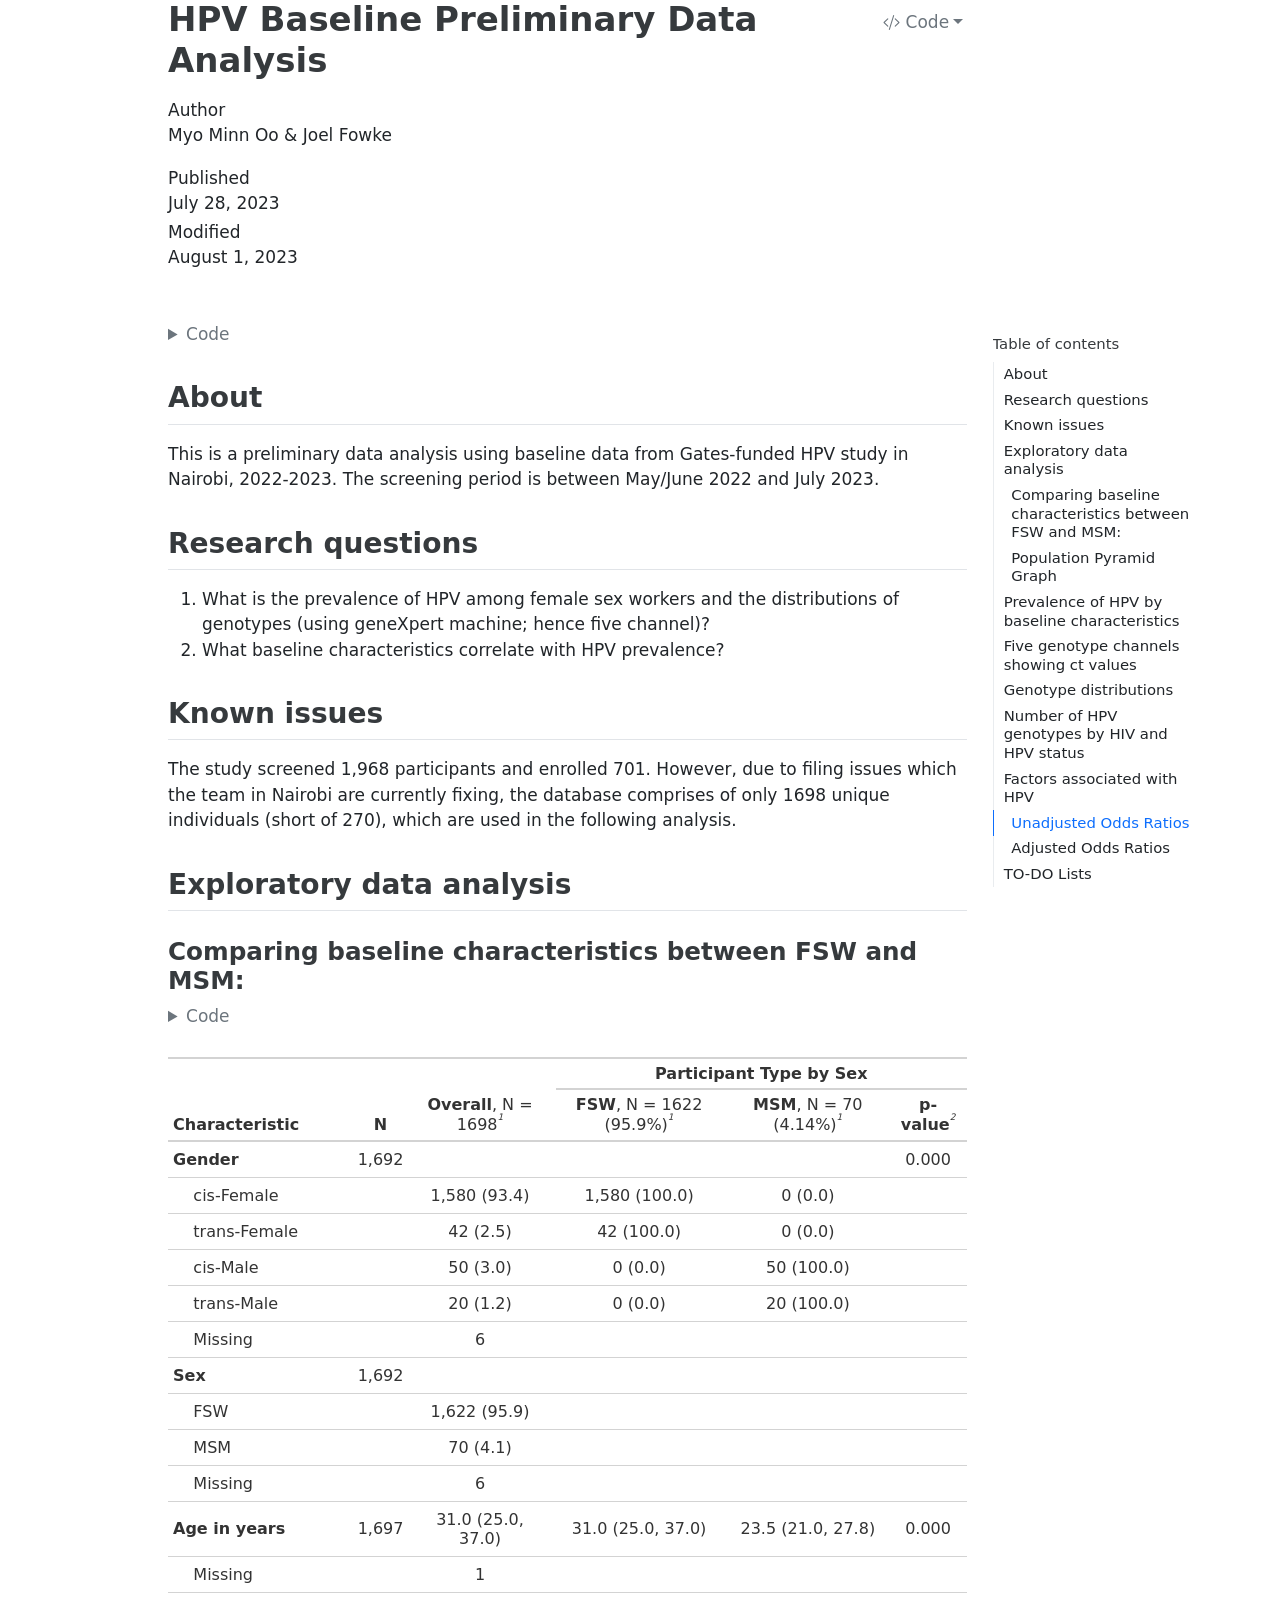
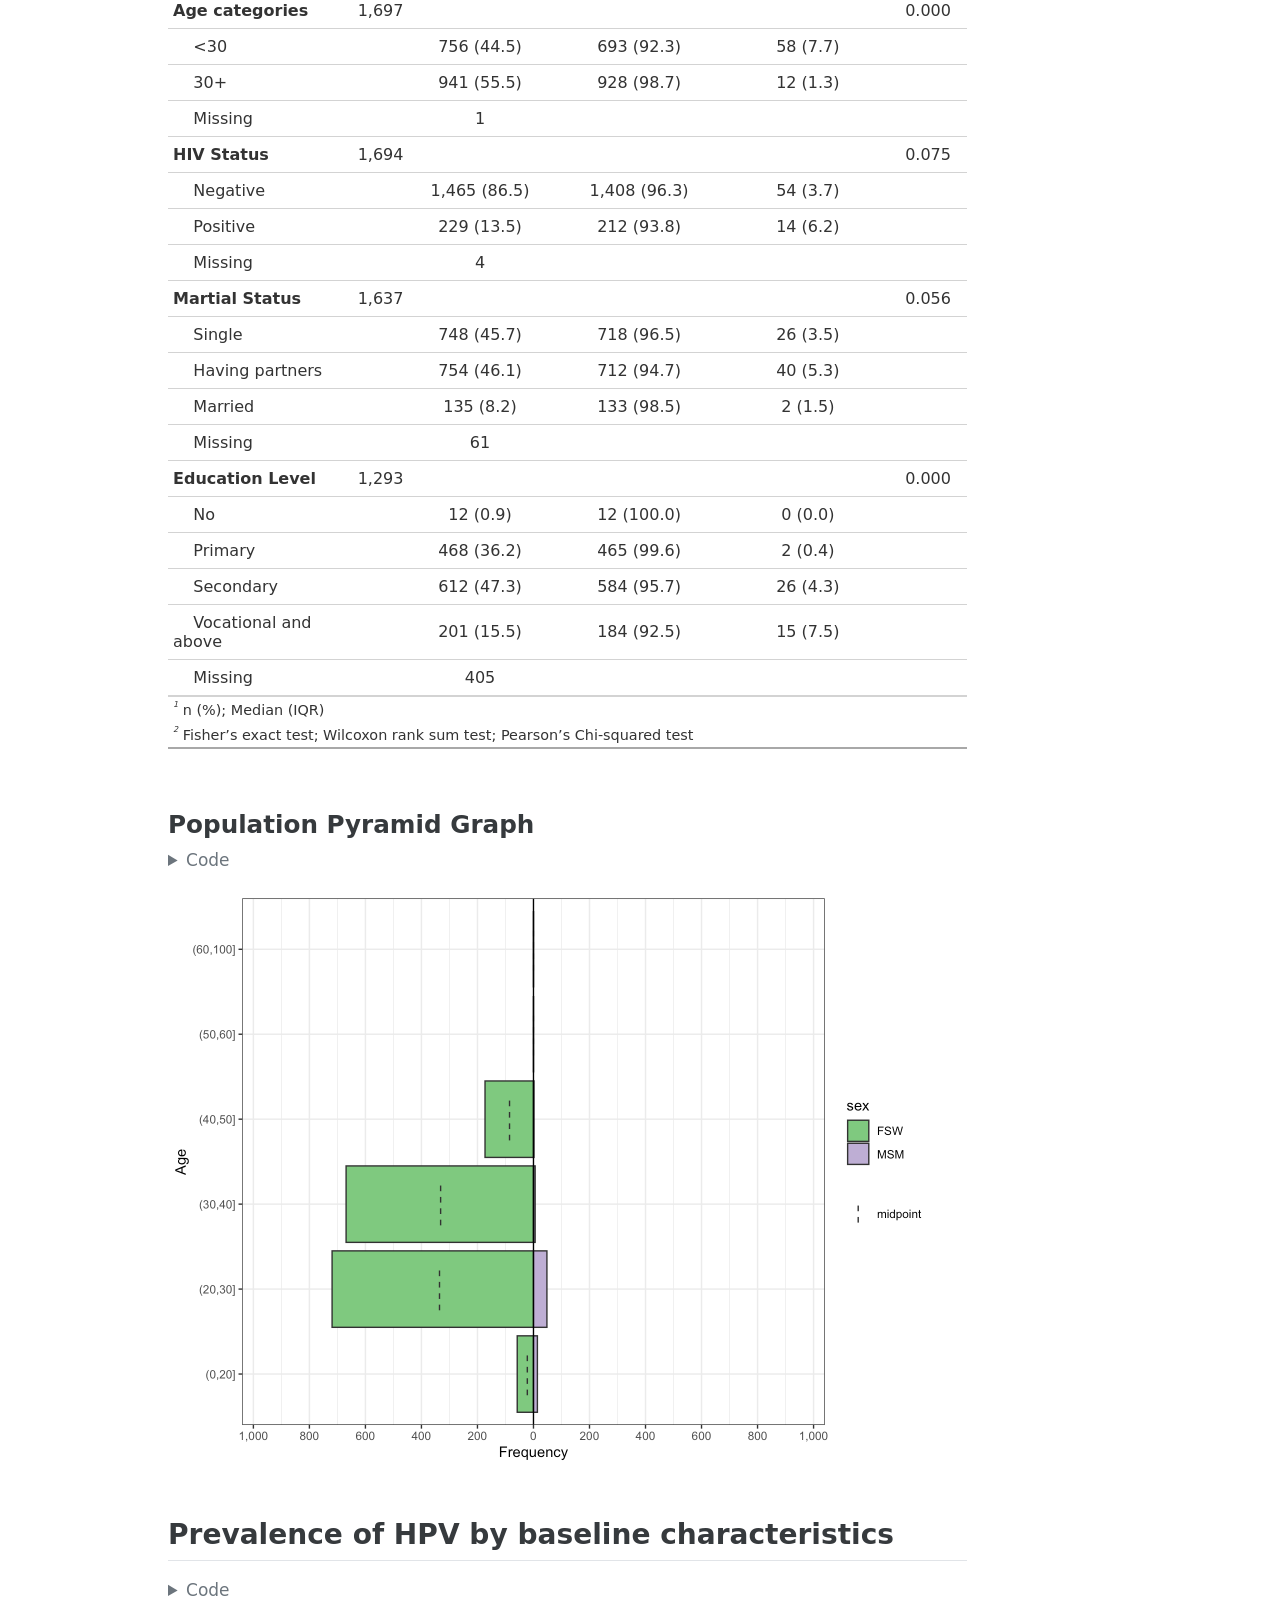
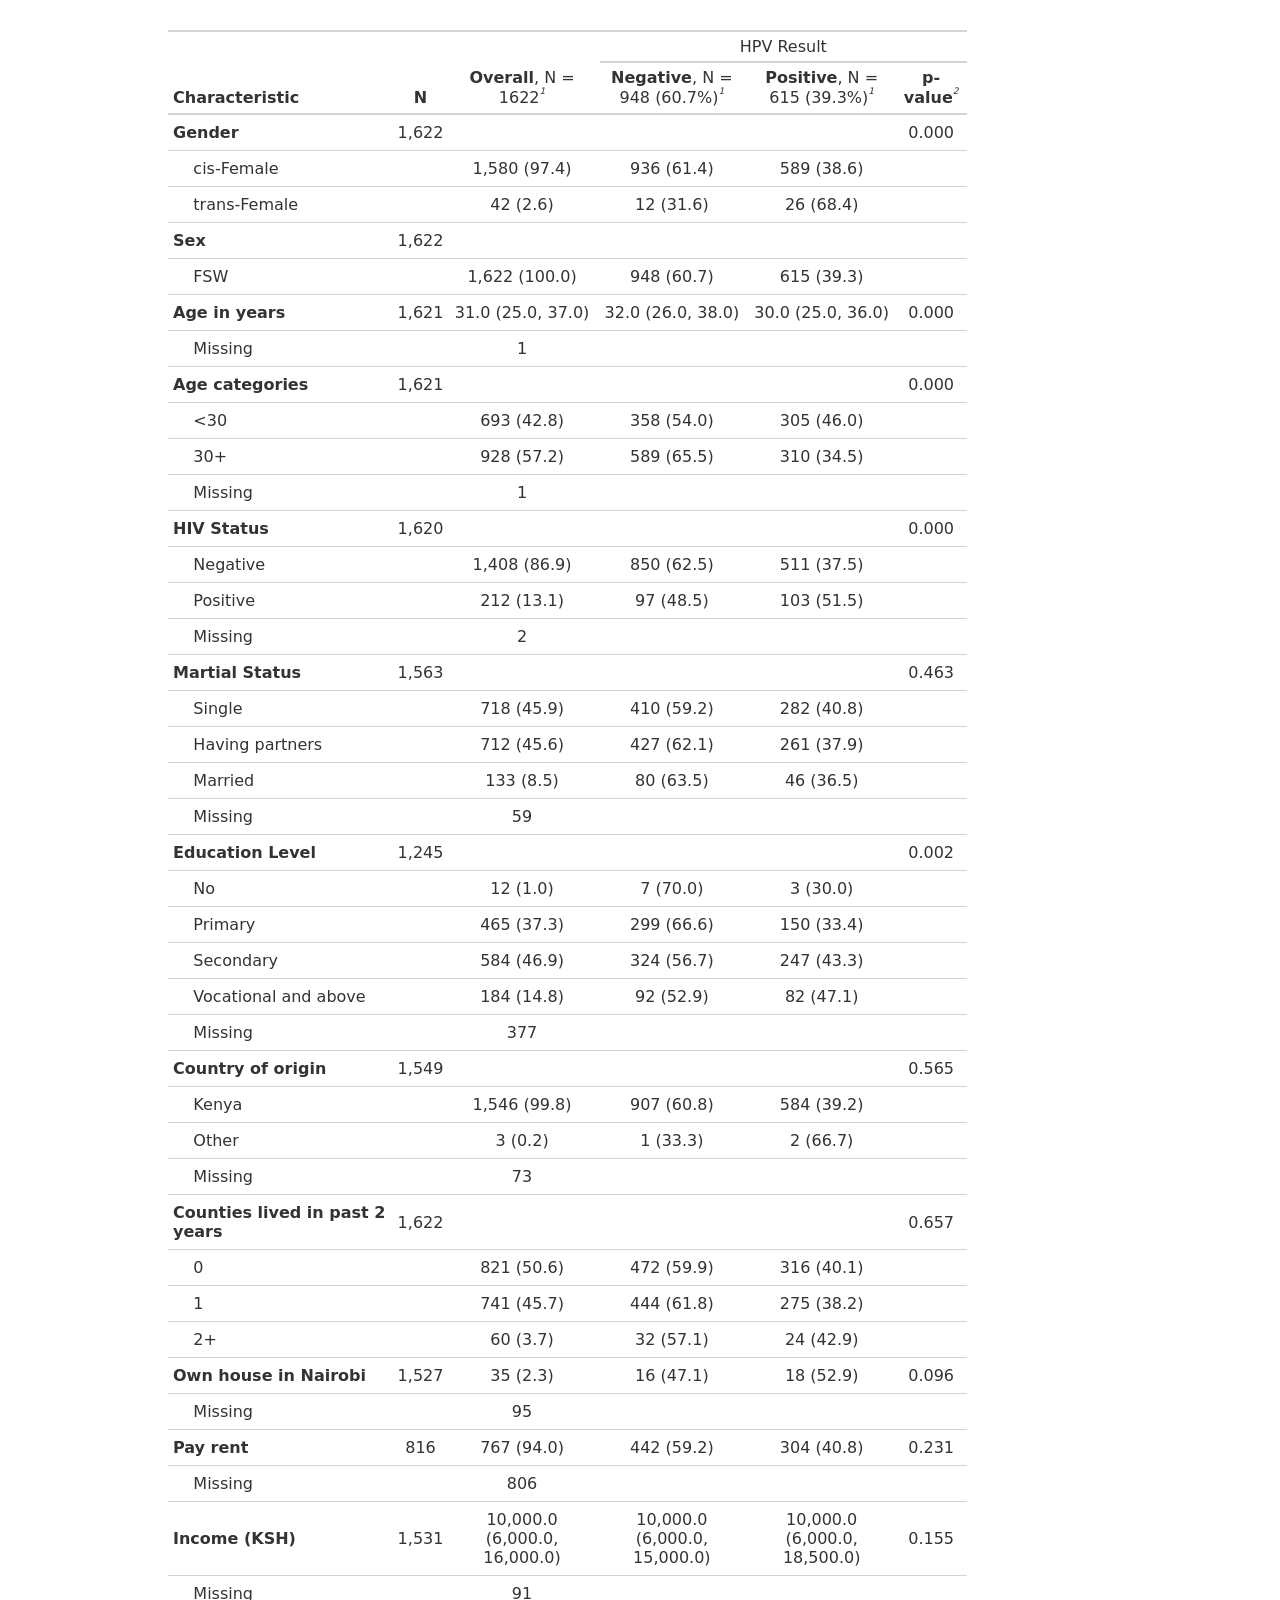
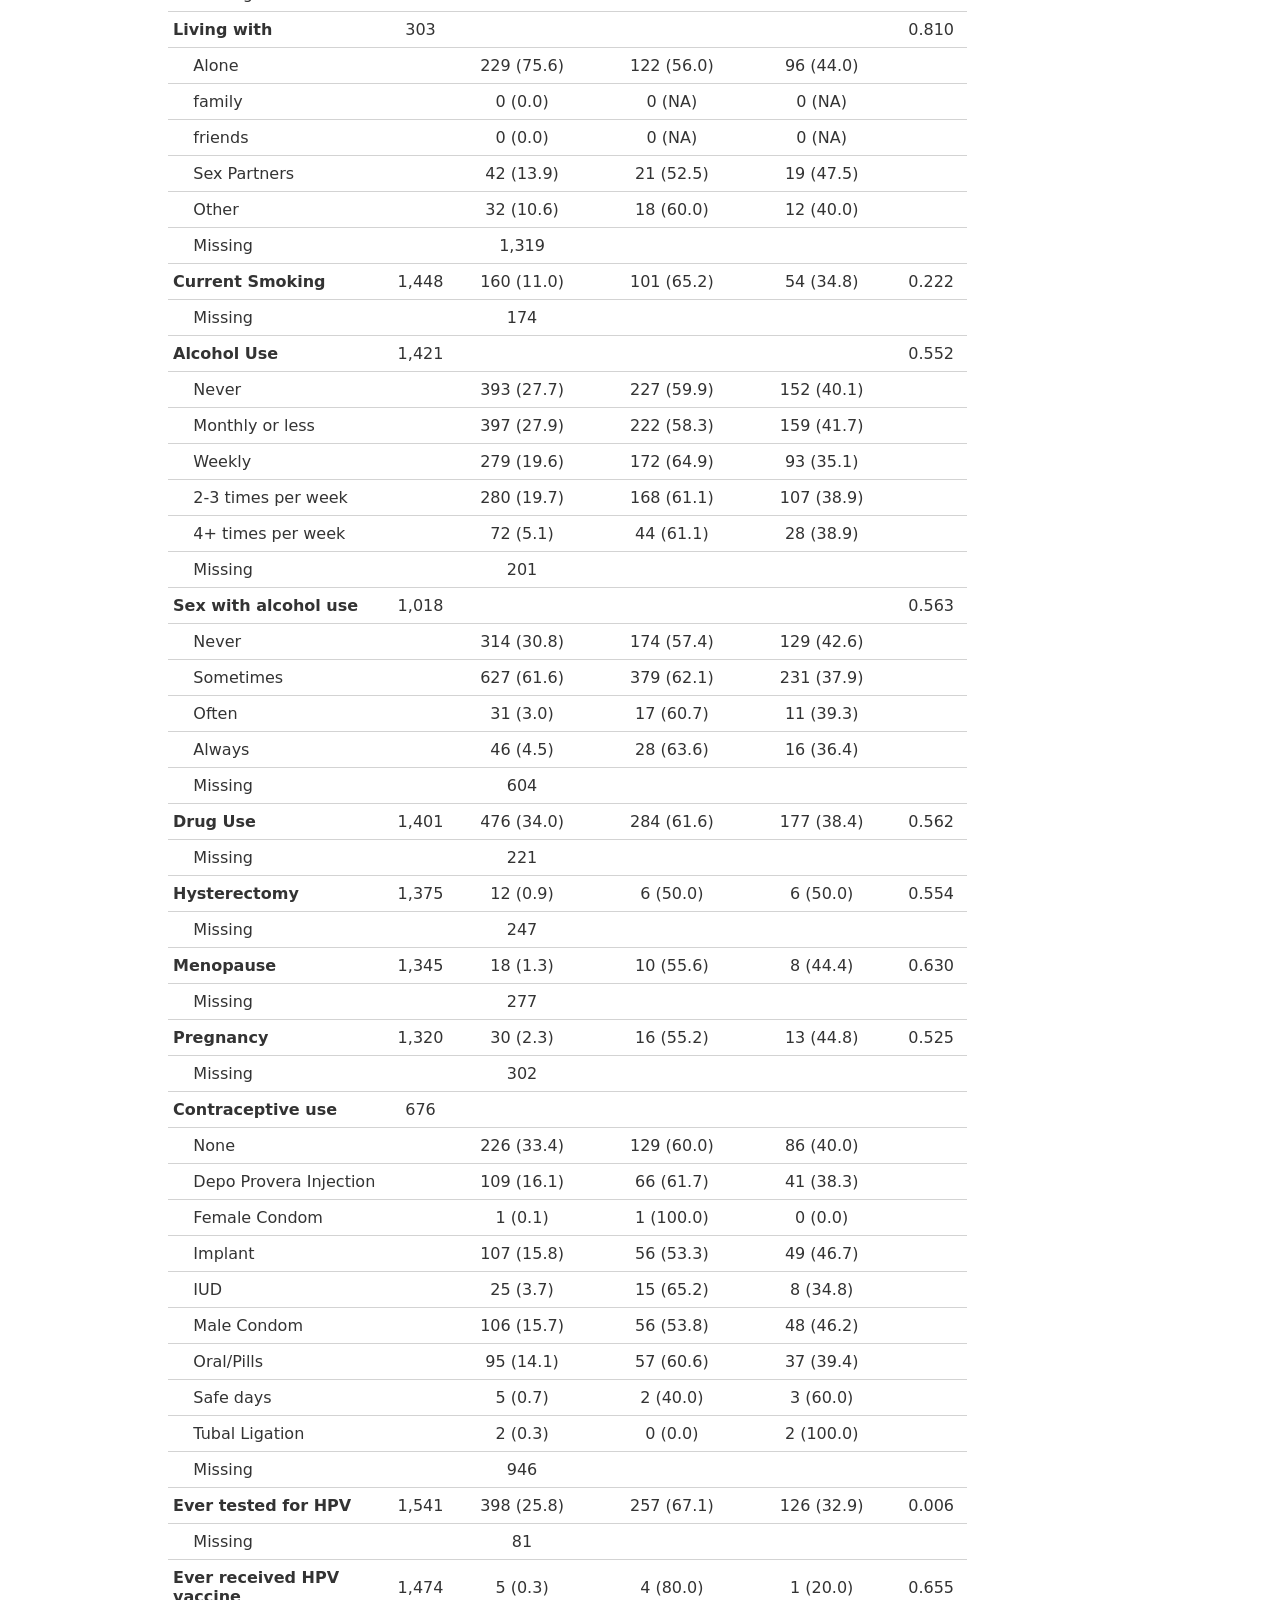
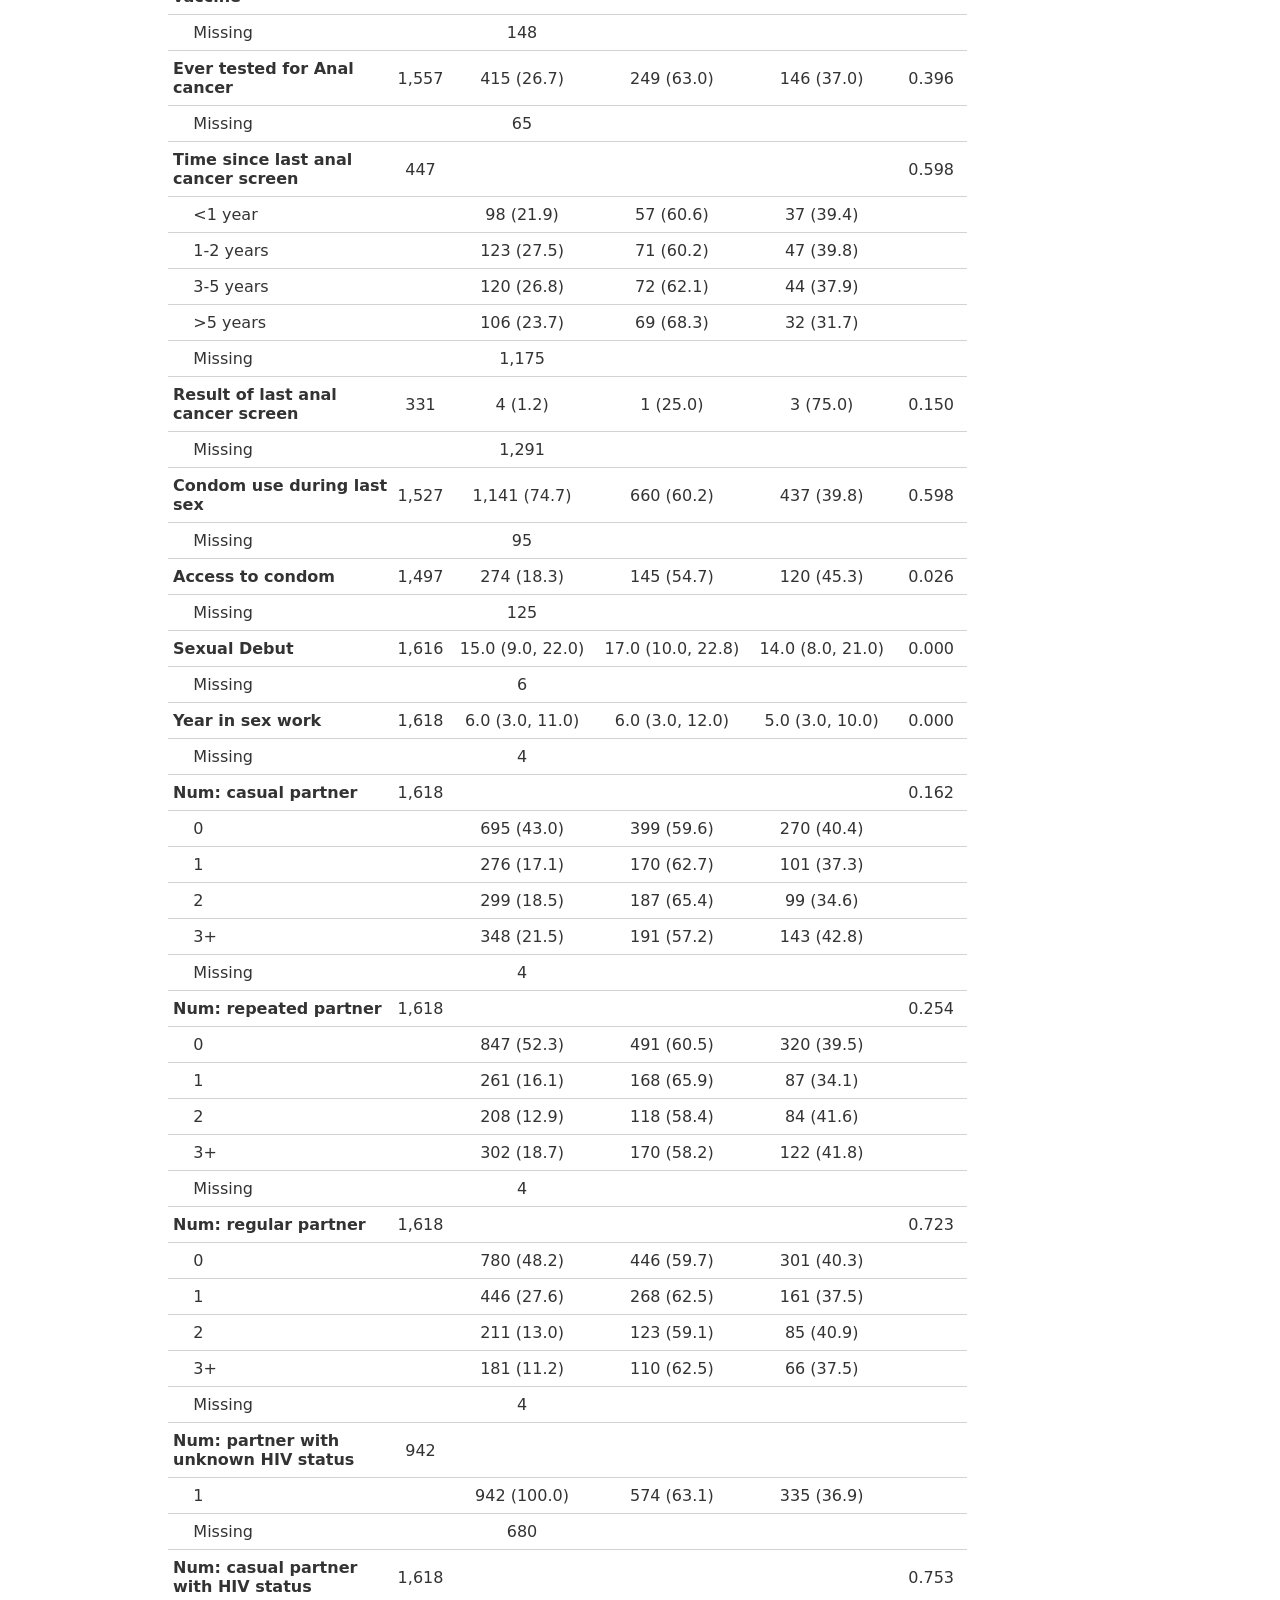
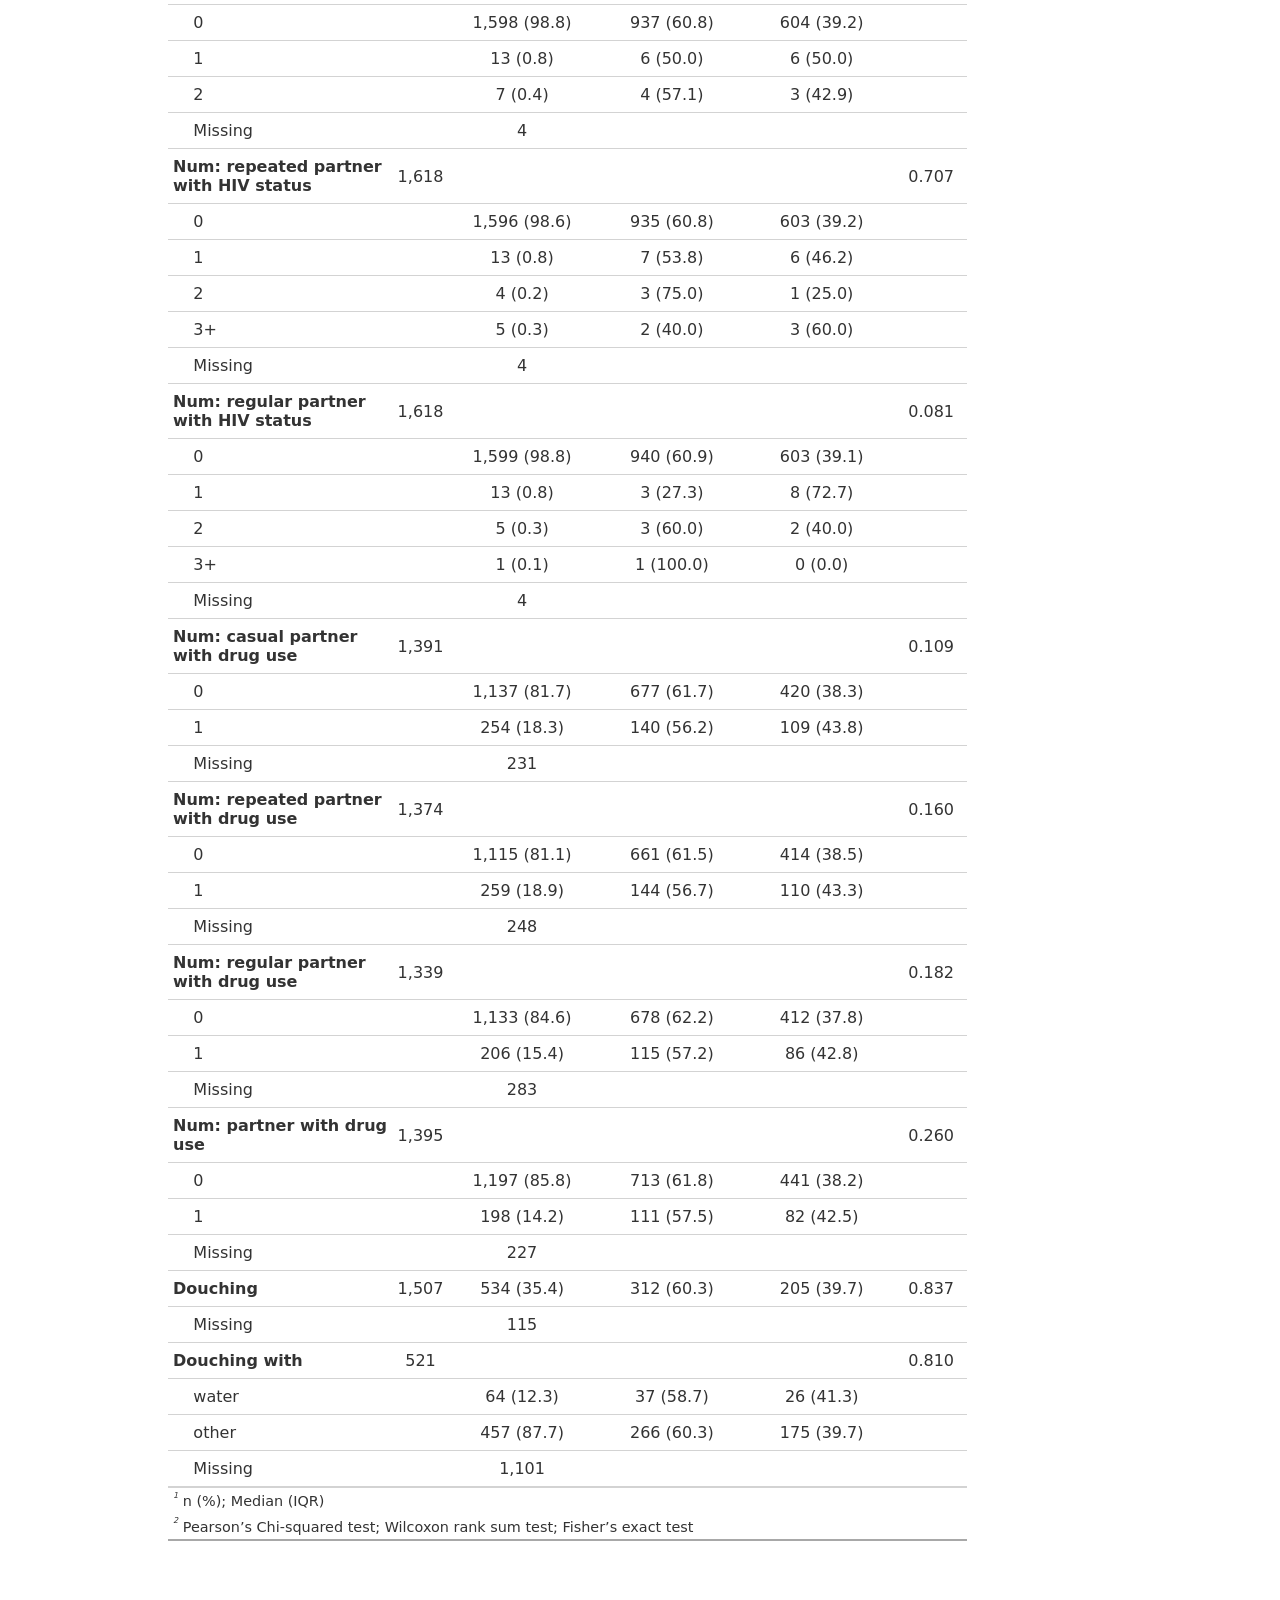
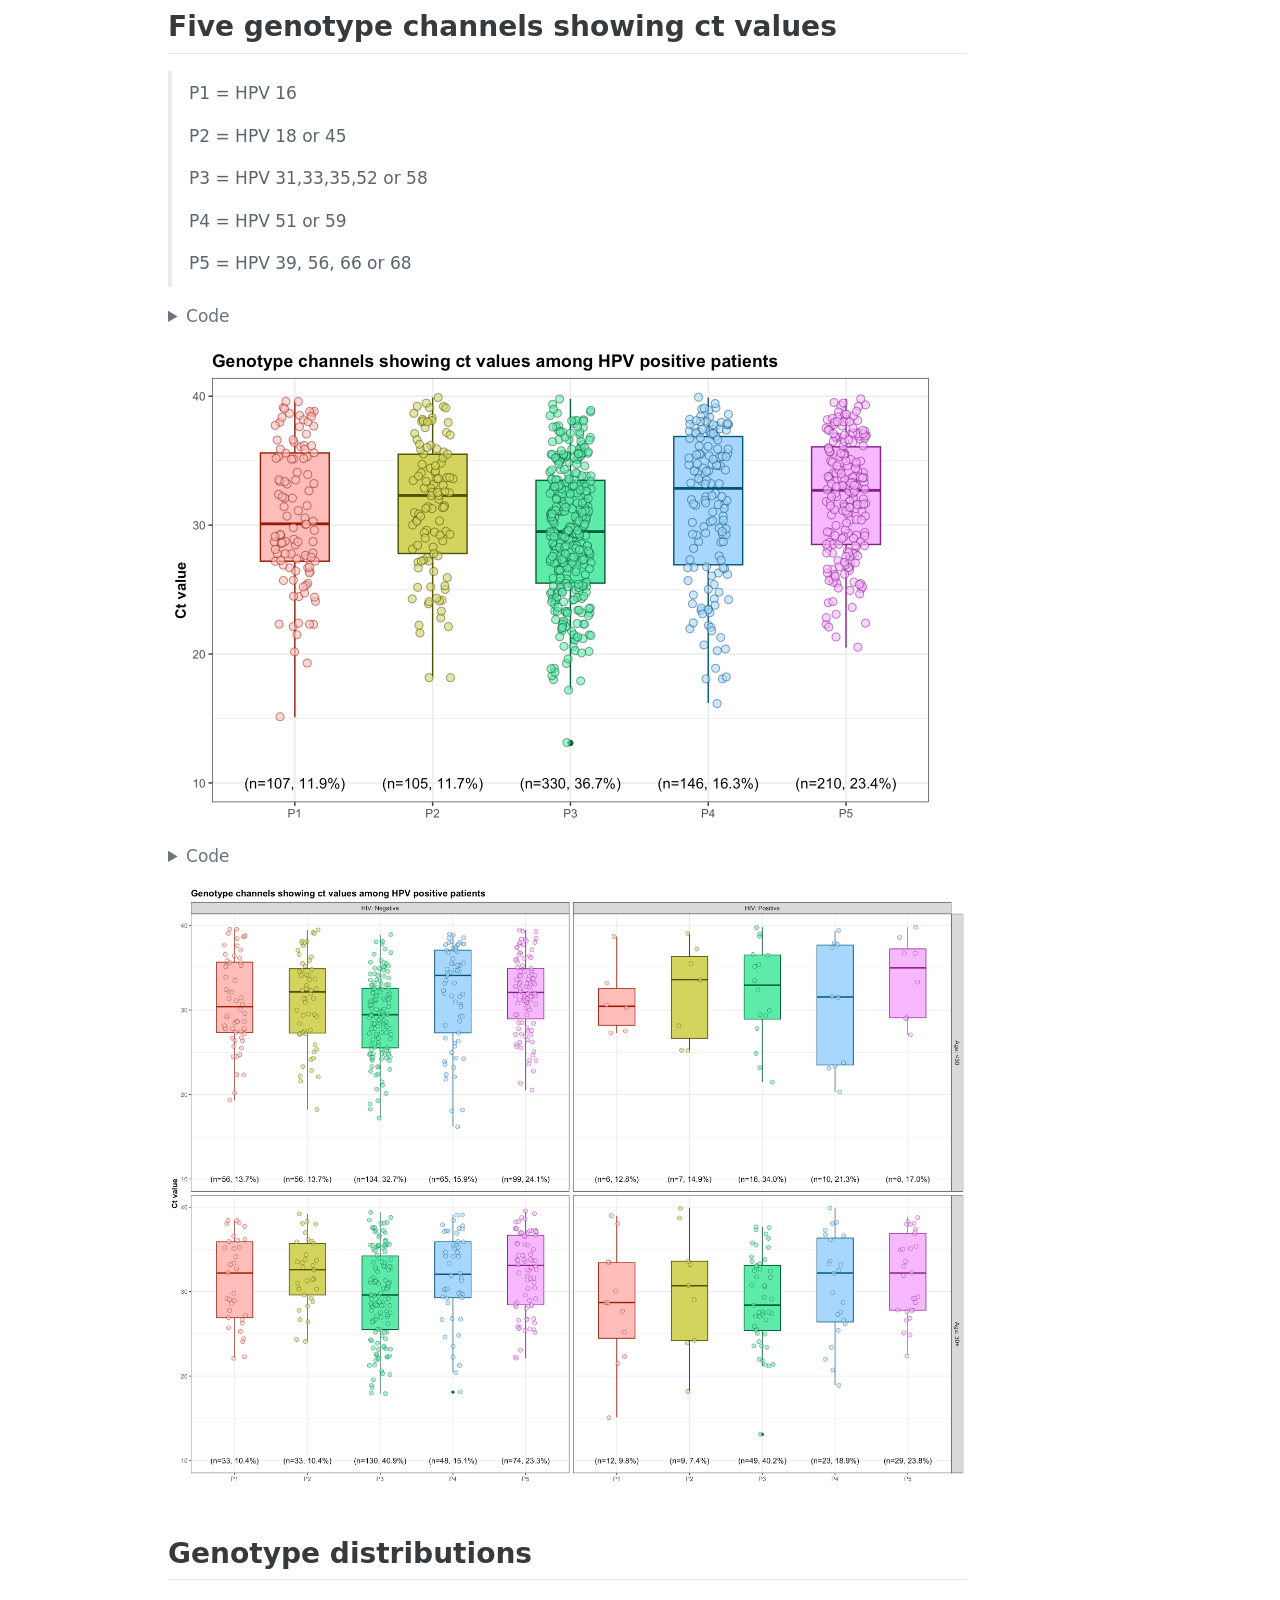
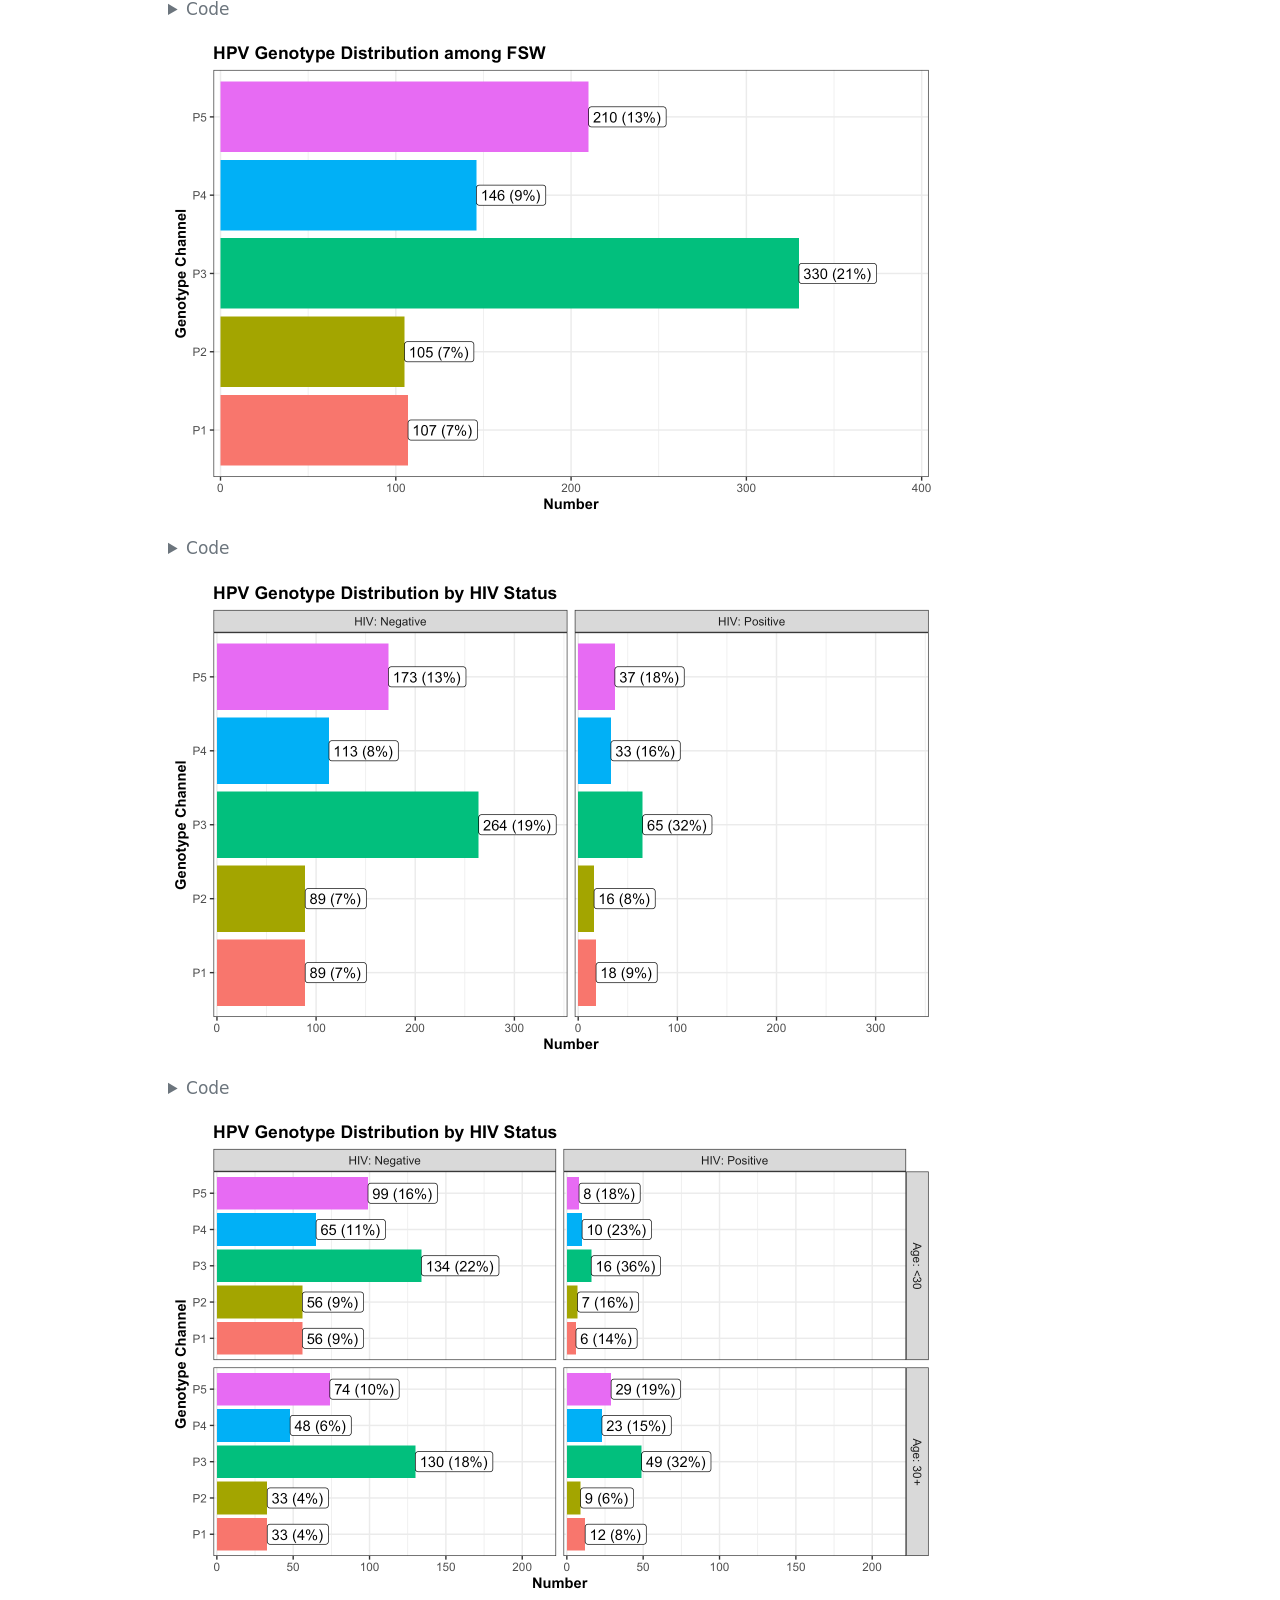
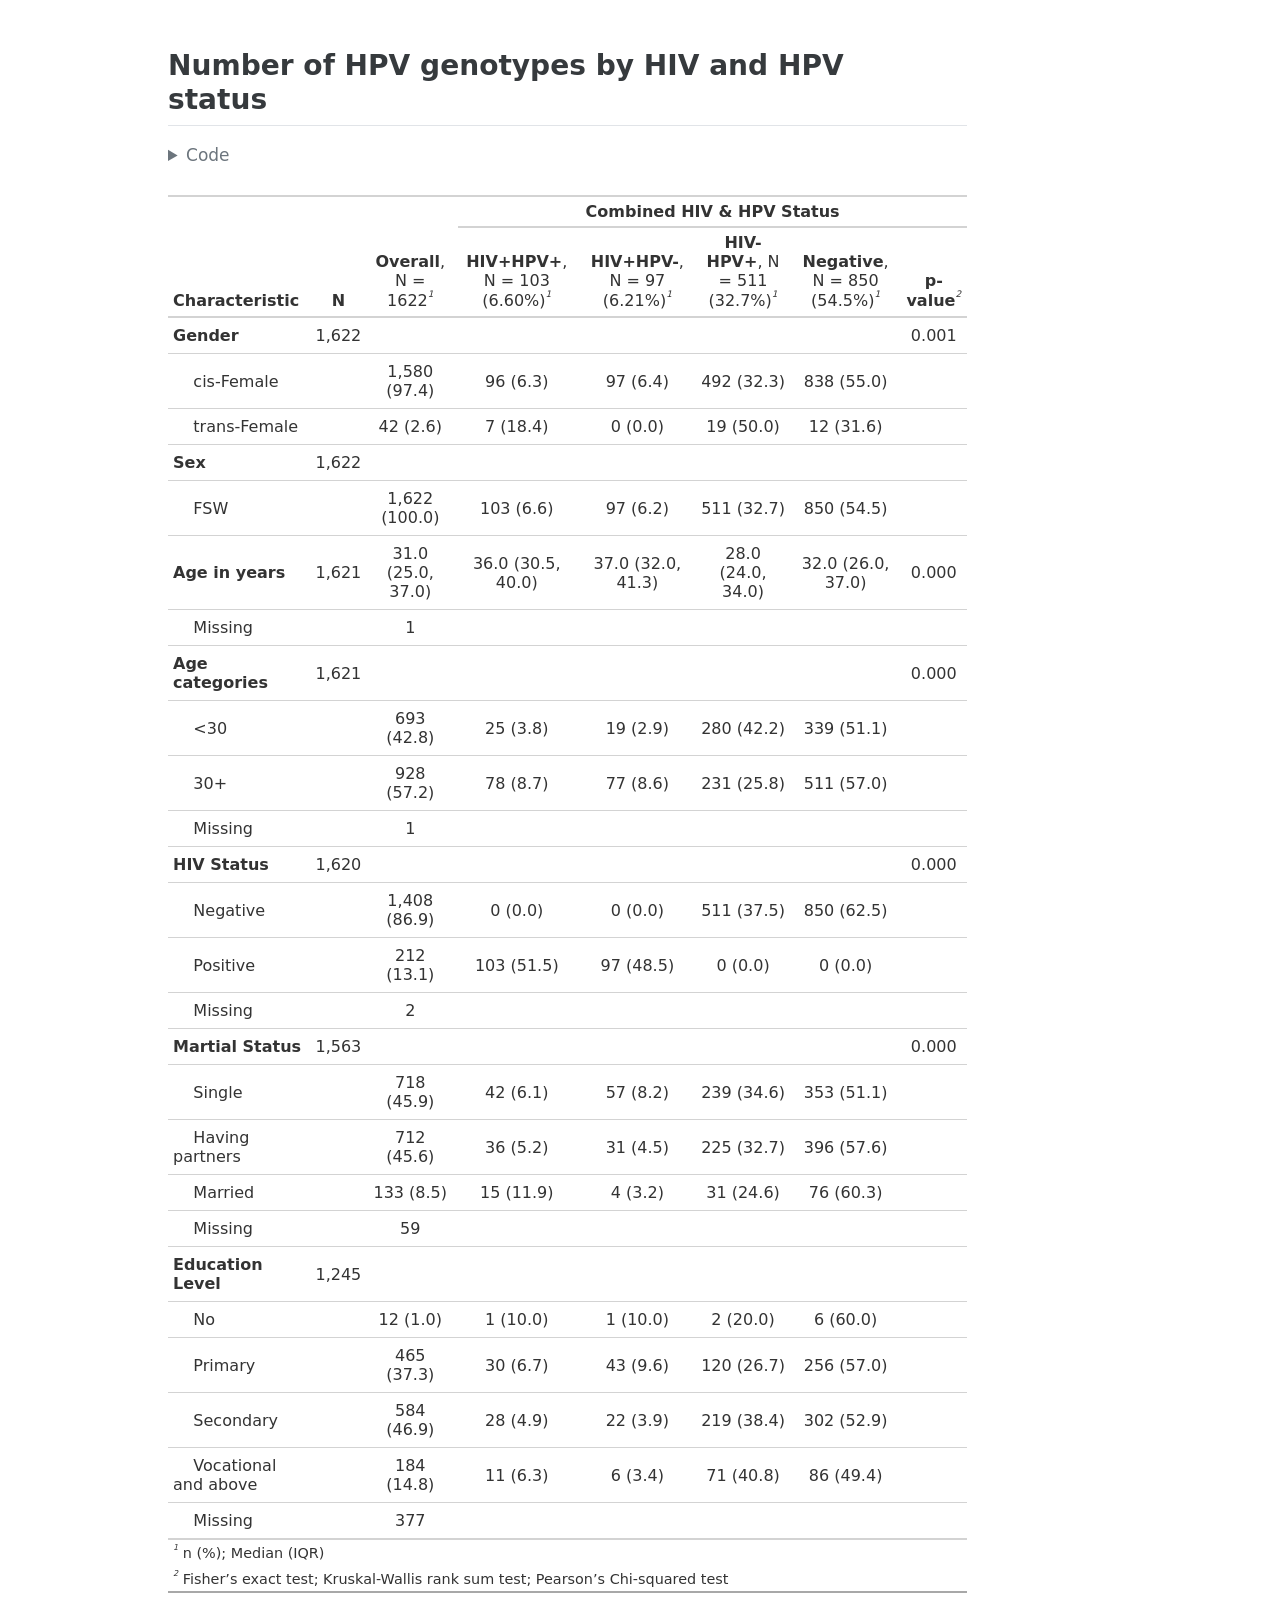
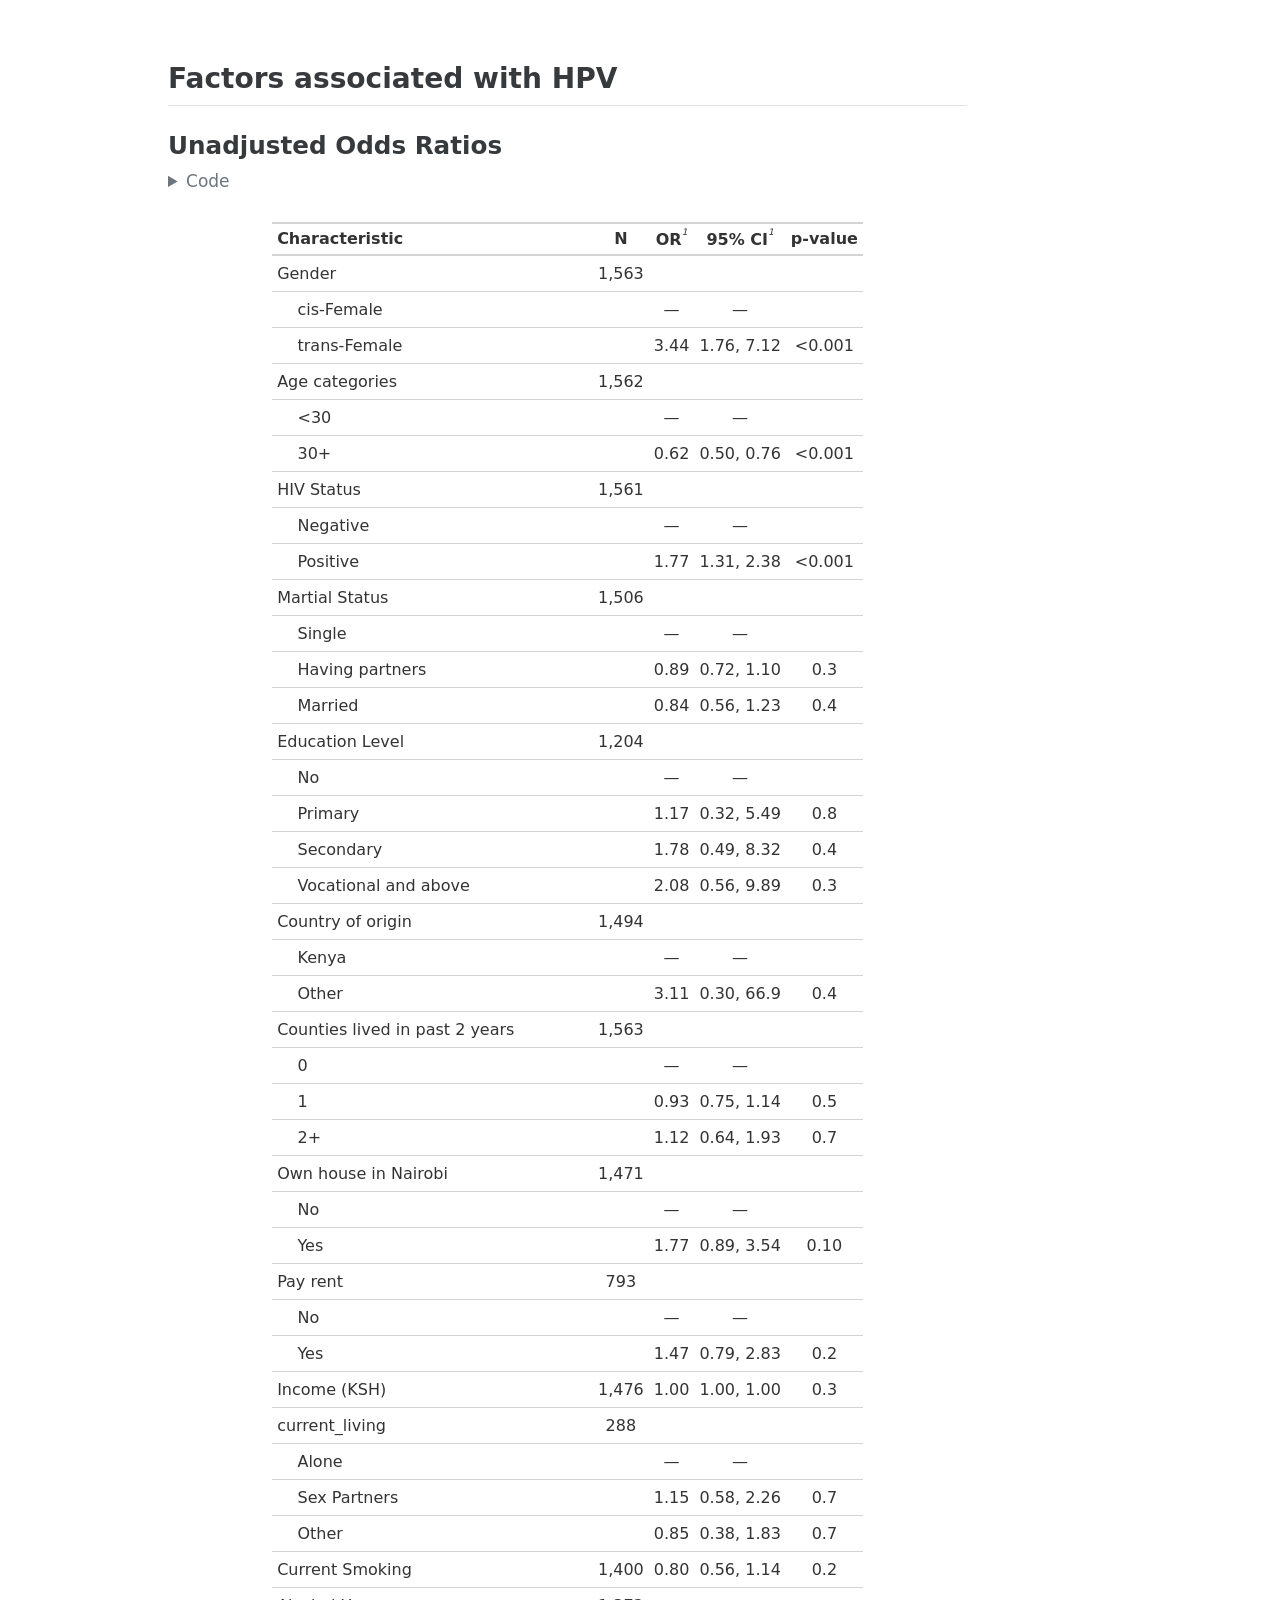
==== commit 70bcf63f: "feat: remove data" ====
--- a/docs/index.html
+++ b/docs/index.html
@@ -7,7 +7,7 @@
 <meta name="viewport" content="width=device-width, initial-scale=1.0, user-scalable=yes">
 
 <meta name="author" content="Myo Minn Oo &amp; Joel Fowke">
-<meta name="dcterms.date" content="2023-08-01">
+<meta name="dcterms.date" content="2023-07-28">
 
 <title>HPV Baseline Preliminary Data Analysis</title>
 <style>
@@ -95,10 +95,16 @@
       <div>
       <div class="quarto-title-meta-heading">Published</div>
       <div class="quarto-title-meta-contents">
-        <p class="date">August 1, 2023</p>
+        <p class="date">July 28, 2023</p>
       </div>
     </div>
     
+      <div>
+      <div class="quarto-title-meta-heading">Modified</div>
+      <div class="quarto-title-meta-contents">
+        <p class="date-modified">August 1, 2023</p>
+      </div>
+    </div>
       
     </div>
     
@@ -196,23 +202,23 @@
 </details>
 <div class="cell-output-display">
 
-<div id="zhlzobvgia" style="padding-left:0px;padding-right:0px;padding-top:10px;padding-bottom:10px;overflow-x:auto;overflow-y:auto;width:auto;height:auto;">
-<style>#zhlzobvgia table {
+<div id="egkednhvue" style="padding-left:0px;padding-right:0px;padding-top:10px;padding-bottom:10px;overflow-x:auto;overflow-y:auto;width:auto;height:auto;">
+<style>#egkednhvue table {
   font-family: system-ui, 'Segoe UI', Roboto, Helvetica, Arial, sans-serif, 'Apple Color Emoji', 'Segoe UI Emoji', 'Segoe UI Symbol', 'Noto Color Emoji';
   -webkit-font-smoothing: antialiased;
   -moz-osx-font-smoothing: grayscale;
 }
 
-#zhlzobvgia thead, #zhlzobvgia tbody, #zhlzobvgia tfoot, #zhlzobvgia tr, #zhlzobvgia td, #zhlzobvgia th {
+#egkednhvue thead, #egkednhvue tbody, #egkednhvue tfoot, #egkednhvue tr, #egkednhvue td, #egkednhvue th {
   border-style: none;
 }
 
-#zhlzobvgia p {
+#egkednhvue p {
   margin: 0;
   padding: 0;
 }
 
-#zhlzobvgia .gt_table {
+#egkednhvue .gt_table {
   display: table;
   border-collapse: collapse;
   line-height: normal;
@@ -238,12 +244,12 @@
   border-left-color: #D3D3D3;
 }
 
-#zhlzobvgia .gt_caption {
+#egkednhvue .gt_caption {
   padding-top: 4px;
   padding-bottom: 4px;
 }
 
-#zhlzobvgia .gt_title {
+#egkednhvue .gt_title {
   color: #333333;
   font-size: 125%;
   font-weight: initial;
@@ -255,7 +261,7 @@
   border-bottom-width: 0;
 }
 
-#zhlzobvgia .gt_subtitle {
+#egkednhvue .gt_subtitle {
   color: #333333;
   font-size: 85%;
   font-weight: initial;
@@ -267,7 +273,7 @@
   border-top-width: 0;
 }
 
-#zhlzobvgia .gt_heading {
+#egkednhvue .gt_heading {
   background-color: #FFFFFF;
   text-align: center;
   border-bottom-color: #FFFFFF;
@@ -279,13 +285,13 @@
   border-right-color: #D3D3D3;
 }
 
-#zhlzobvgia .gt_bottom_border {
+#egkednhvue .gt_bottom_border {
   border-bottom-style: solid;
   border-bottom-width: 2px;
   border-bottom-color: #D3D3D3;
 }
 
-#zhlzobvgia .gt_col_headings {
+#egkednhvue .gt_col_headings {
   border-top-style: solid;
   border-top-width: 2px;
   border-top-color: #D3D3D3;
@@ -300,7 +306,7 @@
   border-right-color: #D3D3D3;
 }
 
-#zhlzobvgia .gt_col_heading {
+#egkednhvue .gt_col_heading {
   color: #333333;
   background-color: #FFFFFF;
   font-size: 100%;
@@ -320,7 +326,7 @@
   overflow-x: hidden;
 }
 
-#zhlzobvgia .gt_column_spanner_outer {
+#egkednhvue .gt_column_spanner_outer {
   color: #333333;
   background-color: #FFFFFF;
   font-size: 100%;
@@ -332,15 +338,15 @@
   padding-right: 4px;
 }
 
-#zhlzobvgia .gt_column_spanner_outer:first-child {
+#egkednhvue .gt_column_spanner_outer:first-child {
   padding-left: 0;
 }
 
-#zhlzobvgia .gt_column_spanner_outer:last-child {
+#egkednhvue .gt_column_spanner_outer:last-child {
   padding-right: 0;
 }
 
-#zhlzobvgia .gt_column_spanner {
+#egkednhvue .gt_column_spanner {
   border-bottom-style: solid;
   border-bottom-width: 2px;
   border-bottom-color: #D3D3D3;
@@ -352,11 +358,11 @@
   width: 100%;
 }
 
-#zhlzobvgia .gt_spanner_row {
+#egkednhvue .gt_spanner_row {
   border-bottom-style: hidden;
 }
 
-#zhlzobvgia .gt_group_heading {
+#egkednhvue .gt_group_heading {
   padding-top: 8px;
   padding-bottom: 8px;
   padding-left: 5px;
@@ -382,7 +388,7 @@
   text-align: left;
 }
 
-#zhlzobvgia .gt_empty_group_heading {
+#egkednhvue .gt_empty_group_heading {
   padding: 0.5px;
   color: #333333;
   background-color: #FFFFFF;
@@ -397,15 +403,15 @@
   vertical-align: middle;
 }
 
-#zhlzobvgia .gt_from_md > :first-child {
+#egkednhvue .gt_from_md > :first-child {
   margin-top: 0;
 }
 
-#zhlzobvgia .gt_from_md > :last-child {
+#egkednhvue .gt_from_md > :last-child {
   margin-bottom: 0;
 }
 
-#zhlzobvgia .gt_row {
+#egkednhvue .gt_row {
   padding-top: 8px;
   padding-bottom: 8px;
   padding-left: 5px;
@@ -424,7 +430,7 @@
   overflow-x: hidden;
 }
 
-#zhlzobvgia .gt_stub {
+#egkednhvue .gt_stub {
   color: #333333;
   background-color: #FFFFFF;
   font-size: 100%;
@@ -437,7 +443,7 @@
   padding-right: 5px;
 }
 
-#zhlzobvgia .gt_stub_row_group {
+#egkednhvue .gt_stub_row_group {
   color: #333333;
   background-color: #FFFFFF;
   font-size: 100%;
@@ -451,15 +457,15 @@
   vertical-align: top;
 }
 
-#zhlzobvgia .gt_row_group_first td {
+#egkednhvue .gt_row_group_first td {
   border-top-width: 2px;
 }
 
-#zhlzobvgia .gt_row_group_first th {
+#egkednhvue .gt_row_group_first th {
   border-top-width: 2px;
 }
 
-#zhlzobvgia .gt_summary_row {
+#egkednhvue .gt_summary_row {
   color: #333333;
   background-color: #FFFFFF;
   text-transform: inherit;
@@ -469,16 +475,16 @@
   padding-right: 5px;
 }
 
-#zhlzobvgia .gt_first_summary_row {
+#egkednhvue .gt_first_summary_row {
   border-top-style: solid;
   border-top-color: #D3D3D3;
 }
 
-#zhlzobvgia .gt_first_summary_row.thick {
+#egkednhvue .gt_first_summary_row.thick {
   border-top-width: 2px;
 }
 
-#zhlzobvgia .gt_last_summary_row {
+#egkednhvue .gt_last_summary_row {
   padding-top: 8px;
   padding-bottom: 8px;
   padding-left: 5px;
@@ -488,7 +494,7 @@
   border-bottom-color: #D3D3D3;
 }
 
-#zhlzobvgia .gt_grand_summary_row {
+#egkednhvue .gt_grand_summary_row {
   color: #333333;
   background-color: #FFFFFF;
   text-transform: inherit;
@@ -498,7 +504,7 @@
   padding-right: 5px;
 }
 
-#zhlzobvgia .gt_first_grand_summary_row {
+#egkednhvue .gt_first_grand_summary_row {
   padding-top: 8px;
   padding-bottom: 8px;
   padding-left: 5px;
@@ -508,7 +514,7 @@
   border-top-color: #D3D3D3;
 }
 
-#zhlzobvgia .gt_last_grand_summary_row_top {
+#egkednhvue .gt_last_grand_summary_row_top {
   padding-top: 8px;
   padding-bottom: 8px;
   padding-left: 5px;
@@ -518,11 +524,11 @@
   border-bottom-color: #D3D3D3;
 }
 
-#zhlzobvgia .gt_striped {
+#egkednhvue .gt_striped {
   background-color: rgba(128, 128, 128, 0.05);
 }
 
-#zhlzobvgia .gt_table_body {
+#egkednhvue .gt_table_body {
   border-top-style: solid;
   border-top-width: 2px;
   border-top-color: #D3D3D3;
@@ -531,7 +537,7 @@
   border-bottom-color: #D3D3D3;
 }
 
-#zhlzobvgia .gt_footnotes {
+#egkednhvue .gt_footnotes {
   color: #333333;
   background-color: #FFFFFF;
   border-bottom-style: none;
@@ -545,7 +551,7 @@
   border-right-color: #D3D3D3;
 }
 
-#zhlzobvgia .gt_footnote {
+#egkednhvue .gt_footnote {
   margin: 0px;
   font-size: 90%;
   padding-top: 4px;
@@ -554,7 +560,7 @@
   padding-right: 5px;
 }
 
-#zhlzobvgia .gt_sourcenotes {
+#egkednhvue .gt_sourcenotes {
   color: #333333;
   background-color: #FFFFFF;
   border-bottom-style: none;
@@ -568,7 +574,7 @@
   border-right-color: #D3D3D3;
 }
 
-#zhlzobvgia .gt_sourcenote {
+#egkednhvue .gt_sourcenote {
   font-size: 90%;
   padding-top: 4px;
   padding-bottom: 4px;
@@ -576,63 +582,63 @@
   padding-right: 5px;
 }
 
-#zhlzobvgia .gt_left {
+#egkednhvue .gt_left {
   text-align: left;
 }
 
-#zhlzobvgia .gt_center {
+#egkednhvue .gt_center {
   text-align: center;
 }
 
-#zhlzobvgia .gt_right {
+#egkednhvue .gt_right {
   text-align: right;
   font-variant-numeric: tabular-nums;
 }
 
-#zhlzobvgia .gt_font_normal {
+#egkednhvue .gt_font_normal {
   font-weight: normal;
 }
 
-#zhlzobvgia .gt_font_bold {
+#egkednhvue .gt_font_bold {
   font-weight: bold;
 }
 
-#zhlzobvgia .gt_font_italic {
+#egkednhvue .gt_font_italic {
   font-style: italic;
 }
 
-#zhlzobvgia .gt_super {
+#egkednhvue .gt_super {
   font-size: 65%;
 }
 
-#zhlzobvgia .gt_footnote_marks {
+#egkednhvue .gt_footnote_marks {
   font-size: 75%;
   vertical-align: 0.4em;
   position: initial;
 }
 
-#zhlzobvgia .gt_asterisk {
+#egkednhvue .gt_asterisk {
   font-size: 100%;
   vertical-align: 0;
 }
 
-#zhlzobvgia .gt_indent_1 {
+#egkednhvue .gt_indent_1 {
   text-indent: 5px;
 }
 
-#zhlzobvgia .gt_indent_2 {
+#egkednhvue .gt_indent_2 {
   text-indent: 10px;
 }
 
-#zhlzobvgia .gt_indent_3 {
+#egkednhvue .gt_indent_3 {
   text-indent: 15px;
 }
 
-#zhlzobvgia .gt_indent_4 {
+#egkednhvue .gt_indent_4 {
   text-indent: 20px;
 }
 
-#zhlzobvgia .gt_indent_5 {
+#egkednhvue .gt_indent_5 {
   text-indent: 25px;
 }
 </style>
@@ -908,23 +914,23 @@
 </details>
 <div class="cell-output-display">
 
-<div id="aodjgfpras" style="padding-left:0px;padding-right:0px;padding-top:10px;padding-bottom:10px;overflow-x:auto;overflow-y:auto;width:auto;height:auto;">
-<style>#aodjgfpras table {
+<div id="ylhrrwkyym" style="padding-left:0px;padding-right:0px;padding-top:10px;padding-bottom:10px;overflow-x:auto;overflow-y:auto;width:auto;height:auto;">
+<style>#ylhrrwkyym table {
   font-family: system-ui, 'Segoe UI', Roboto, Helvetica, Arial, sans-serif, 'Apple Color Emoji', 'Segoe UI Emoji', 'Segoe UI Symbol', 'Noto Color Emoji';
   -webkit-font-smoothing: antialiased;
   -moz-osx-font-smoothing: grayscale;
 }
 
-#aodjgfpras thead, #aodjgfpras tbody, #aodjgfpras tfoot, #aodjgfpras tr, #aodjgfpras td, #aodjgfpras th {
+#ylhrrwkyym thead, #ylhrrwkyym tbody, #ylhrrwkyym tfoot, #ylhrrwkyym tr, #ylhrrwkyym td, #ylhrrwkyym th {
   border-style: none;
 }
 
-#aodjgfpras p {
+#ylhrrwkyym p {
   margin: 0;
   padding: 0;
 }
 
-#aodjgfpras .gt_table {
+#ylhrrwkyym .gt_table {
   display: table;
   border-collapse: collapse;
   line-height: normal;
@@ -950,12 +956,12 @@
   border-left-color: #D3D3D3;
 }
 
-#aodjgfpras .gt_caption {
+#ylhrrwkyym .gt_caption {
   padding-top: 4px;
   padding-bottom: 4px;
 }
 
-#aodjgfpras .gt_title {
+#ylhrrwkyym .gt_title {
   color: #333333;
   font-size: 125%;
   font-weight: initial;
@@ -967,7 +973,7 @@
   border-bottom-width: 0;
 }
 
-#aodjgfpras .gt_subtitle {
+#ylhrrwkyym .gt_subtitle {
   color: #333333;
   font-size: 85%;
   font-weight: initial;
@@ -979,7 +985,7 @@
   border-top-width: 0;
 }
 
-#aodjgfpras .gt_heading {
+#ylhrrwkyym .gt_heading {
   background-color: #FFFFFF;
   text-align: center;
   border-bottom-color: #FFFFFF;
@@ -991,13 +997,13 @@
   border-right-color: #D3D3D3;
 }
 
-#aodjgfpras .gt_bottom_border {
+#ylhrrwkyym .gt_bottom_border {
   border-bottom-style: solid;
   border-bottom-width: 2px;
   border-bottom-color: #D3D3D3;
 }
 
-#aodjgfpras .gt_col_headings {
+#ylhrrwkyym .gt_col_headings {
   border-top-style: solid;
   border-top-width: 2px;
   border-top-color: #D3D3D3;
@@ -1012,7 +1018,7 @@
   border-right-color: #D3D3D3;
 }
 
-#aodjgfpras .gt_col_heading {
+#ylhrrwkyym .gt_col_heading {
   color: #333333;
   background-color: #FFFFFF;
   font-size: 100%;
@@ -1032,7 +1038,7 @@
   overflow-x: hidden;
 }
 
-#aodjgfpras .gt_column_spanner_outer {
+#ylhrrwkyym .gt_column_spanner_outer {
   color: #333333;
   background-color: #FFFFFF;
   font-size: 100%;
@@ -1044,15 +1050,15 @@
   padding-right: 4px;
 }
 
-#aodjgfpras .gt_column_spanner_outer:first-child {
+#ylhrrwkyym .gt_column_spanner_outer:first-child {
   padding-left: 0;
 }
 
-#aodjgfpras .gt_column_spanner_outer:last-child {
+#ylhrrwkyym .gt_column_spanner_outer:last-child {
   padding-right: 0;
 }
 
-#aodjgfpras .gt_column_spanner {
+#ylhrrwkyym .gt_column_spanner {
   border-bottom-style: solid;
   border-bottom-width: 2px;
   border-bottom-color: #D3D3D3;
@@ -1064,11 +1070,11 @@
   width: 100%;
 }
 
-#aodjgfpras .gt_spanner_row {
+#ylhrrwkyym .gt_spanner_row {
   border-bottom-style: hidden;
 }
 
-#aodjgfpras .gt_group_heading {
+#ylhrrwkyym .gt_group_heading {
   padding-top: 8px;
   padding-bottom: 8px;
   padding-left: 5px;
@@ -1094,7 +1100,7 @@
   text-align: left;
 }
 
-#aodjgfpras .gt_empty_group_heading {
+#ylhrrwkyym .gt_empty_group_heading {
   padding: 0.5px;
   color: #333333;
   background-color: #FFFFFF;
@@ -1109,15 +1115,15 @@
   vertical-align: middle;
 }
 
-#aodjgfpras .gt_from_md > :first-child {
+#ylhrrwkyym .gt_from_md > :first-child {
   margin-top: 0;
 }
 
-#aodjgfpras .gt_from_md > :last-child {
+#ylhrrwkyym .gt_from_md > :last-child {
   margin-bottom: 0;
 }
 
-#aodjgfpras .gt_row {
+#ylhrrwkyym .gt_row {
   padding-top: 8px;
   padding-bottom: 8px;
   padding-left: 5px;
@@ -1136,7 +1142,7 @@
   overflow-x: hidden;
 }
 
-#aodjgfpras .gt_stub {
+#ylhrrwkyym .gt_stub {
   color: #333333;
   background-color: #FFFFFF;
   font-size: 100%;
@@ -1149,7 +1155,7 @@
   padding-right: 5px;
 }
 
-#aodjgfpras .gt_stub_row_group {
+#ylhrrwkyym .gt_stub_row_group {
   color: #333333;
   background-color: #FFFFFF;
   font-size: 100%;
@@ -1163,15 +1169,15 @@
   vertical-align: top;
 }
 
-#aodjgfpras .gt_row_group_first td {
+#ylhrrwkyym .gt_row_group_first td {
   border-top-width: 2px;
 }
 
-#aodjgfpras .gt_row_group_first th {
+#ylhrrwkyym .gt_row_group_first th {
   border-top-width: 2px;
 }
 
-#aodjgfpras .gt_summary_row {
+#ylhrrwkyym .gt_summary_row {
   color: #333333;
   background-color: #FFFFFF;
   text-transform: inherit;
@@ -1181,16 +1187,16 @@
   padding-right: 5px;
 }
 
-#aodjgfpras .gt_first_summary_row {
+#ylhrrwkyym .gt_first_summary_row {
   border-top-style: solid;
   border-top-color: #D3D3D3;
 }
 
-#aodjgfpras .gt_first_summary_row.thick {
+#ylhrrwkyym .gt_first_summary_row.thick {
   border-top-width: 2px;
 }
 
-#aodjgfpras .gt_last_summary_row {
+#ylhrrwkyym .gt_last_summary_row {
   padding-top: 8px;
   padding-bottom: 8px;
   padding-left: 5px;
@@ -1200,7 +1206,7 @@
   border-bottom-color: #D3D3D3;
 }
 
-#aodjgfpras .gt_grand_summary_row {
+#ylhrrwkyym .gt_grand_summary_row {
   color: #333333;
   background-color: #FFFFFF;
   text-transform: inherit;
@@ -1210,7 +1216,7 @@
   padding-right: 5px;
 }
 
-#aodjgfpras .gt_first_grand_summary_row {
+#ylhrrwkyym .gt_first_grand_summary_row {
   padding-top: 8px;
   padding-bottom: 8px;
   padding-left: 5px;
@@ -1220,7 +1226,7 @@
   border-top-color: #D3D3D3;
 }
 
-#aodjgfpras .gt_last_grand_summary_row_top {
+#ylhrrwkyym .gt_last_grand_summary_row_top {
   padding-top: 8px;
   padding-bottom: 8px;
   padding-left: 5px;
@@ -1230,11 +1236,11 @@
   border-bottom-color: #D3D3D3;
 }
 
-#aodjgfpras .gt_striped {
+#ylhrrwkyym .gt_striped {
   background-color: rgba(128, 128, 128, 0.05);
 }
 
-#aodjgfpras .gt_table_body {
+#ylhrrwkyym .gt_table_body {
   border-top-style: solid;
   border-top-width: 2px;
   border-top-color: #D3D3D3;
@@ -1243,7 +1249,7 @@
   border-bottom-color: #D3D3D3;
 }
 
-#aodjgfpras .gt_footnotes {
+#ylhrrwkyym .gt_footnotes {
   color: #333333;
   background-color: #FFFFFF;
   border-bottom-style: none;
@@ -1257,7 +1263,7 @@
   border-right-color: #D3D3D3;
 }
 
-#aodjgfpras .gt_footnote {
+#ylhrrwkyym .gt_footnote {
   margin: 0px;
   font-size: 90%;
   padding-top: 4px;
@@ -1266,7 +1272,7 @@
   padding-right: 5px;
 }
 
-#aodjgfpras .gt_sourcenotes {
+#ylhrrwkyym .gt_sourcenotes {
   color: #333333;
   background-color: #FFFFFF;
   border-bottom-style: none;
@@ -1280,7 +1286,7 @@
   border-right-color: #D3D3D3;
 }
 
-#aodjgfpras .gt_sourcenote {
+#ylhrrwkyym .gt_sourcenote {
   font-size: 90%;
   padding-top: 4px;
   padding-bottom: 4px;
@@ -1288,63 +1294,63 @@
   padding-right: 5px;
 }
 
-#aodjgfpras .gt_left {
+#ylhrrwkyym .gt_left {
   text-align: left;
 }
 
-#aodjgfpras .gt_center {
+#ylhrrwkyym .gt_center {
   text-align: center;
 }
 
-#aodjgfpras .gt_right {
+#ylhrrwkyym .gt_right {
   text-align: right;
   font-variant-numeric: tabular-nums;
 }
 
-#aodjgfpras .gt_font_normal {
+#ylhrrwkyym .gt_font_normal {
   font-weight: normal;
 }
 
-#aodjgfpras .gt_font_bold {
+#ylhrrwkyym .gt_font_bold {
   font-weight: bold;
 }
 
-#aodjgfpras .gt_font_italic {
+#ylhrrwkyym .gt_font_italic {
   font-style: italic;
 }
 
-#aodjgfpras .gt_super {
+#ylhrrwkyym .gt_super {
   font-size: 65%;
 }
 
-#aodjgfpras .gt_footnote_marks {
+#ylhrrwkyym .gt_footnote_marks {
   font-size: 75%;
   vertical-align: 0.4em;
   position: initial;
 }
 
-#aodjgfpras .gt_asterisk {
+#ylhrrwkyym .gt_asterisk {
   font-size: 100%;
   vertical-align: 0;
 }
 
-#aodjgfpras .gt_indent_1 {
+#ylhrrwkyym .gt_indent_1 {
   text-indent: 5px;
 }
 
-#aodjgfpras .gt_indent_2 {
+#ylhrrwkyym .gt_indent_2 {
   text-indent: 10px;
 }
 
-#aodjgfpras .gt_indent_3 {
+#ylhrrwkyym .gt_indent_3 {
   text-indent: 15px;
 }
 
-#aodjgfpras .gt_indent_4 {
+#ylhrrwkyym .gt_indent_4 {
   text-indent: 20px;
 }
 
-#aodjgfpras .gt_indent_5 {
+#ylhrrwkyym .gt_indent_5 {
   text-indent: 25px;
 }
 </style>
@@ -2670,23 +2676,23 @@
 </details>
 <div class="cell-output-display">
 
-<div id="whzzcqabvy" style="padding-left:0px;padding-right:0px;padding-top:10px;padding-bottom:10px;overflow-x:auto;overflow-y:auto;width:auto;height:auto;">
-<style>#whzzcqabvy table {
+<div id="tcpvmicoaq" style="padding-left:0px;padding-right:0px;padding-top:10px;padding-bottom:10px;overflow-x:auto;overflow-y:auto;width:auto;height:auto;">
+<style>#tcpvmicoaq table {
   font-family: system-ui, 'Segoe UI', Roboto, Helvetica, Arial, sans-serif, 'Apple Color Emoji', 'Segoe UI Emoji', 'Segoe UI Symbol', 'Noto Color Emoji';
   -webkit-font-smoothing: antialiased;
   -moz-osx-font-smoothing: grayscale;
 }
 
-#whzzcqabvy thead, #whzzcqabvy tbody, #whzzcqabvy tfoot, #whzzcqabvy tr, #whzzcqabvy td, #whzzcqabvy th {
+#tcpvmicoaq thead, #tcpvmicoaq tbody, #tcpvmicoaq tfoot, #tcpvmicoaq tr, #tcpvmicoaq td, #tcpvmicoaq th {
   border-style: none;
 }
 
-#whzzcqabvy p {
+#tcpvmicoaq p {
   margin: 0;
   padding: 0;
 }
 
-#whzzcqabvy .gt_table {
+#tcpvmicoaq .gt_table {
   display: table;
   border-collapse: collapse;
   line-height: normal;
@@ -2712,12 +2718,12 @@
   border-left-color: #D3D3D3;
 }
 
-#whzzcqabvy .gt_caption {
+#tcpvmicoaq .gt_caption {
   padding-top: 4px;
   padding-bottom: 4px;
 }
 
-#whzzcqabvy .gt_title {
+#tcpvmicoaq .gt_title {
   color: #333333;
   font-size: 125%;
   font-weight: initial;
@@ -2729,7 +2735,7 @@
   border-bottom-width: 0;
 }
 
-#whzzcqabvy .gt_subtitle {
+#tcpvmicoaq .gt_subtitle {
   color: #333333;
   font-size: 85%;
   font-weight: initial;
@@ -2741,7 +2747,7 @@
   border-top-width: 0;
 }
 
-#whzzcqabvy .gt_heading {
+#tcpvmicoaq .gt_heading {
   background-color: #FFFFFF;
   text-align: center;
   border-bottom-color: #FFFFFF;
@@ -2753,13 +2759,13 @@
   border-right-color: #D3D3D3;
 }
 
-#whzzcqabvy .gt_bottom_border {
+#tcpvmicoaq .gt_bottom_border {
   border-bottom-style: solid;
   border-bottom-width: 2px;
   border-bottom-color: #D3D3D3;
 }
 
-#whzzcqabvy .gt_col_headings {
+#tcpvmicoaq .gt_col_headings {
   border-top-style: solid;
   border-top-width: 2px;
   border-top-color: #D3D3D3;
@@ -2774,7 +2780,7 @@
   border-right-color: #D3D3D3;
 }
 
-#whzzcqabvy .gt_col_heading {
+#tcpvmicoaq .gt_col_heading {
   color: #333333;
   background-color: #FFFFFF;
   font-size: 100%;
@@ -2794,7 +2800,7 @@
   overflow-x: hidden;
 }
 
-#whzzcqabvy .gt_column_spanner_outer {
+#tcpvmicoaq .gt_column_spanner_outer {
   color: #333333;
   background-color: #FFFFFF;
   font-size: 100%;
@@ -2806,15 +2812,15 @@
   padding-right: 4px;
 }
 
-#whzzcqabvy .gt_column_spanner_outer:first-child {
+#tcpvmicoaq .gt_column_spanner_outer:first-child {
   padding-left: 0;
 }
 
-#whzzcqabvy .gt_column_spanner_outer:last-child {
+#tcpvmicoaq .gt_column_spanner_outer:last-child {
   padding-right: 0;
 }
 
-#whzzcqabvy .gt_column_spanner {
+#tcpvmicoaq .gt_column_spanner {
   border-bottom-style: solid;
   border-bottom-width: 2px;
   border-bottom-color: #D3D3D3;
@@ -2826,11 +2832,11 @@
   width: 100%;
 }
 
-#whzzcqabvy .gt_spanner_row {
+#tcpvmicoaq .gt_spanner_row {
   border-bottom-style: hidden;
 }
 
-#whzzcqabvy .gt_group_heading {
+#tcpvmicoaq .gt_group_heading {
   padding-top: 8px;
   padding-bottom: 8px;
   padding-left: 5px;
@@ -2856,7 +2862,7 @@
   text-align: left;
 }
 
-#whzzcqabvy .gt_empty_group_heading {
+#tcpvmicoaq .gt_empty_group_heading {
   padding: 0.5px;
   color: #333333;
   background-color: #FFFFFF;
@@ -2871,15 +2877,15 @@
   vertical-align: middle;
 }
 
-#whzzcqabvy .gt_from_md > :first-child {
+#tcpvmicoaq .gt_from_md > :first-child {
   margin-top: 0;
 }
 
-#whzzcqabvy .gt_from_md > :last-child {
+#tcpvmicoaq .gt_from_md > :last-child {
   margin-bottom: 0;
 }
 
-#whzzcqabvy .gt_row {
+#tcpvmicoaq .gt_row {
   padding-top: 8px;
   padding-bottom: 8px;
   padding-left: 5px;
@@ -2898,7 +2904,7 @@
   overflow-x: hidden;
 }
 
-#whzzcqabvy .gt_stub {
+#tcpvmicoaq .gt_stub {
   color: #333333;
   background-color: #FFFFFF;
   font-size: 100%;
@@ -2911,7 +2917,7 @@
   padding-right: 5px;
 }
 
-#whzzcqabvy .gt_stub_row_group {
+#tcpvmicoaq .gt_stub_row_group {
   color: #333333;
   background-color: #FFFFFF;
   font-size: 100%;
@@ -2925,15 +2931,15 @@
   vertical-align: top;
 }
 
-#whzzcqabvy .gt_row_group_first td {
+#tcpvmicoaq .gt_row_group_first td {
   border-top-width: 2px;
 }
 
-#whzzcqabvy .gt_row_group_first th {
+#tcpvmicoaq .gt_row_group_first th {
   border-top-width: 2px;
 }
 
-#whzzcqabvy .gt_summary_row {
+#tcpvmicoaq .gt_summary_row {
   color: #333333;
   background-color: #FFFFFF;
   text-transform: inherit;
@@ -2943,16 +2949,16 @@
   padding-right: 5px;
 }
 
-#whzzcqabvy .gt_first_summary_row {
+#tcpvmicoaq .gt_first_summary_row {
   border-top-style: solid;
   border-top-color: #D3D3D3;
 }
 
-#whzzcqabvy .gt_first_summary_row.thick {
+#tcpvmicoaq .gt_first_summary_row.thick {
   border-top-width: 2px;
 }
 
-#whzzcqabvy .gt_last_summary_row {
+#tcpvmicoaq .gt_last_summary_row {
   padding-top: 8px;
   padding-bottom: 8px;
   padding-left: 5px;
@@ -2962,7 +2968,7 @@
   border-bottom-color: #D3D3D3;
 }
 
-#whzzcqabvy .gt_grand_summary_row {
+#tcpvmicoaq .gt_grand_summary_row {
   color: #333333;
   background-color: #FFFFFF;
   text-transform: inherit;
@@ -2972,7 +2978,7 @@
   padding-right: 5px;
 }
 
-#whzzcqabvy .gt_first_grand_summary_row {
+#tcpvmicoaq .gt_first_grand_summary_row {
   padding-top: 8px;
   padding-bottom: 8px;
   padding-left: 5px;
@@ -2982,7 +2988,7 @@
   border-top-color: #D3D3D3;
 }
 
-#whzzcqabvy .gt_last_grand_summary_row_top {
+#tcpvmicoaq .gt_last_grand_summary_row_top {
   padding-top: 8px;
   padding-bottom: 8px;
   padding-left: 5px;
@@ -2992,11 +2998,11 @@
   border-bottom-color: #D3D3D3;
 }
 
-#whzzcqabvy .gt_striped {
+#tcpvmicoaq .gt_striped {
   background-color: rgba(128, 128, 128, 0.05);
 }
 
-#whzzcqabvy .gt_table_body {
+#tcpvmicoaq .gt_table_body {
   border-top-style: solid;
   border-top-width: 2px;
   border-top-color: #D3D3D3;
@@ -3005,7 +3011,7 @@
   border-bottom-color: #D3D3D3;
 }
 
-#whzzcqabvy .gt_footnotes {
+#tcpvmicoaq .gt_footnotes {
   color: #333333;
   background-color: #FFFFFF;
   border-bottom-style: none;
@@ -3019,7 +3025,7 @@
   border-right-color: #D3D3D3;
 }
 
-#whzzcqabvy .gt_footnote {
+#tcpvmicoaq .gt_footnote {
   margin: 0px;
   font-size: 90%;
   padding-top: 4px;
@@ -3028,7 +3034,7 @@
   padding-right: 5px;
 }
 
-#whzzcqabvy .gt_sourcenotes {
+#tcpvmicoaq .gt_sourcenotes {
   color: #333333;
   background-color: #FFFFFF;
   border-bottom-style: none;
@@ -3042,7 +3048,7 @@
   border-right-color: #D3D3D3;
 }
 
-#whzzcqabvy .gt_sourcenote {
+#tcpvmicoaq .gt_sourcenote {
   font-size: 90%;
   padding-top: 4px;
   padding-bottom: 4px;
@@ -3050,63 +3056,63 @@
   padding-right: 5px;
 }
 
-#whzzcqabvy .gt_left {
+#tcpvmicoaq .gt_left {
   text-align: left;
 }
 
-#whzzcqabvy .gt_center {
+#tcpvmicoaq .gt_center {
   text-align: center;
 }
 
-#whzzcqabvy .gt_right {
+#tcpvmicoaq .gt_right {
   text-align: right;
   font-variant-numeric: tabular-nums;
 }
 
-#whzzcqabvy .gt_font_normal {
+#tcpvmicoaq .gt_font_normal {
   font-weight: normal;
 }
 
-#whzzcqabvy .gt_font_bold {
+#tcpvmicoaq .gt_font_bold {
   font-weight: bold;
 }
 
-#whzzcqabvy .gt_font_italic {
+#tcpvmicoaq .gt_font_italic {
   font-style: italic;
 }
 
-#whzzcqabvy .gt_super {
+#tcpvmicoaq .gt_super {
   font-size: 65%;
 }
 
-#whzzcqabvy .gt_footnote_marks {
+#tcpvmicoaq .gt_footnote_marks {
   font-size: 75%;
   vertical-align: 0.4em;
   position: initial;
 }
 
-#whzzcqabvy .gt_asterisk {
+#tcpvmicoaq .gt_asterisk {
   font-size: 100%;
   vertical-align: 0;
 }
 
-#whzzcqabvy .gt_indent_1 {
+#tcpvmicoaq .gt_indent_1 {
   text-indent: 5px;
 }
 
-#whzzcqabvy .gt_indent_2 {
+#tcpvmicoaq .gt_indent_2 {
   text-indent: 10px;
 }
 
-#whzzcqabvy .gt_indent_3 {
+#tcpvmicoaq .gt_indent_3 {
   text-indent: 15px;
 }
 
-#whzzcqabvy .gt_indent_4 {
+#tcpvmicoaq .gt_indent_4 {
   text-indent: 20px;
 }
 
-#whzzcqabvy .gt_indent_5 {
+#tcpvmicoaq .gt_indent_5 {
   text-indent: 25px;
 }
 </style>
@@ -3382,23 +3388,23 @@
 </details>
 <div class="cell-output-display">
 
-<div id="ozxehwqkvf" style="padding-left:0px;padding-right:0px;padding-top:10px;padding-bottom:10px;overflow-x:auto;overflow-y:auto;width:auto;height:auto;">
-<style>#ozxehwqkvf table {
+<div id="cekcnxvjld" style="padding-left:0px;padding-right:0px;padding-top:10px;padding-bottom:10px;overflow-x:auto;overflow-y:auto;width:auto;height:auto;">
+<style>#cekcnxvjld table {
   font-family: system-ui, 'Segoe UI', Roboto, Helvetica, Arial, sans-serif, 'Apple Color Emoji', 'Segoe UI Emoji', 'Segoe UI Symbol', 'Noto Color Emoji';
   -webkit-font-smoothing: antialiased;
   -moz-osx-font-smoothing: grayscale;
 }
 
-#ozxehwqkvf thead, #ozxehwqkvf tbody, #ozxehwqkvf tfoot, #ozxehwqkvf tr, #ozxehwqkvf td, #ozxehwqkvf th {
+#cekcnxvjld thead, #cekcnxvjld tbody, #cekcnxvjld tfoot, #cekcnxvjld tr, #cekcnxvjld td, #cekcnxvjld th {
   border-style: none;
 }
 
-#ozxehwqkvf p {
+#cekcnxvjld p {
   margin: 0;
   padding: 0;
 }
 
-#ozxehwqkvf .gt_table {
+#cekcnxvjld .gt_table {
   display: table;
   border-collapse: collapse;
   line-height: normal;
@@ -3424,12 +3430,12 @@
   border-left-color: #D3D3D3;
 }
 
-#ozxehwqkvf .gt_caption {
+#cekcnxvjld .gt_caption {
   padding-top: 4px;
   padding-bottom: 4px;
 }
 
-#ozxehwqkvf .gt_title {
+#cekcnxvjld .gt_title {
   color: #333333;
   font-size: 125%;
   font-weight: initial;
@@ -3441,7 +3447,7 @@
   border-bottom-width: 0;
 }
 
-#ozxehwqkvf .gt_subtitle {
+#cekcnxvjld .gt_subtitle {
   color: #333333;
   font-size: 85%;
   font-weight: initial;
@@ -3453,7 +3459,7 @@
   border-top-width: 0;
 }
 
-#ozxehwqkvf .gt_heading {
+#cekcnxvjld .gt_heading {
   background-color: #FFFFFF;
   text-align: center;
   border-bottom-color: #FFFFFF;
@@ -3465,13 +3471,13 @@
   border-right-color: #D3D3D3;
 }
 
-#ozxehwqkvf .gt_bottom_border {
+#cekcnxvjld .gt_bottom_border {
   border-bottom-style: solid;
   border-bottom-width: 2px;
   border-bottom-color: #D3D3D3;
 }
 
-#ozxehwqkvf .gt_col_headings {
+#cekcnxvjld .gt_col_headings {
   border-top-style: solid;
   border-top-width: 2px;
   border-top-color: #D3D3D3;
@@ -3486,7 +3492,7 @@
   border-right-color: #D3D3D3;
 }
 
-#ozxehwqkvf .gt_col_heading {
+#cekcnxvjld .gt_col_heading {
   color: #333333;
   background-color: #FFFFFF;
   font-size: 100%;
@@ -3506,7 +3512,7 @@
   overflow-x: hidden;
 }
 
-#ozxehwqkvf .gt_column_spanner_outer {
+#cekcnxvjld .gt_column_spanner_outer {
   color: #333333;
   background-color: #FFFFFF;
   font-size: 100%;
@@ -3518,15 +3524,15 @@
   padding-right: 4px;
 }
 
-#ozxehwqkvf .gt_column_spanner_outer:first-child {
+#cekcnxvjld .gt_column_spanner_outer:first-child {
   padding-left: 0;
 }
 
-#ozxehwqkvf .gt_column_spanner_outer:last-child {
+#cekcnxvjld .gt_column_spanner_outer:last-child {
   padding-right: 0;
 }
 
-#ozxehwqkvf .gt_column_spanner {
+#cekcnxvjld .gt_column_spanner {
   border-bottom-style: solid;
   border-bottom-width: 2px;
   border-bottom-color: #D3D3D3;
@@ -3538,11 +3544,11 @@
   width: 100%;
 }
 
-#ozxehwqkvf .gt_spanner_row {
+#cekcnxvjld .gt_spanner_row {
   border-bottom-style: hidden;
 }
 
-#ozxehwqkvf .gt_group_heading {
+#cekcnxvjld .gt_group_heading {
   padding-top: 8px;
   padding-bottom: 8px;
   padding-left: 5px;
@@ -3568,7 +3574,7 @@
   text-align: left;
 }
 
-#ozxehwqkvf .gt_empty_group_heading {
+#cekcnxvjld .gt_empty_group_heading {
   padding: 0.5px;
   color: #333333;
   background-color: #FFFFFF;
@@ -3583,15 +3589,15 @@
   vertical-align: middle;
 }
 
-#ozxehwqkvf .gt_from_md > :first-child {
+#cekcnxvjld .gt_from_md > :first-child {
   margin-top: 0;
 }
 
-#ozxehwqkvf .gt_from_md > :last-child {
+#cekcnxvjld .gt_from_md > :last-child {
   margin-bottom: 0;
 }
 
-#ozxehwqkvf .gt_row {
+#cekcnxvjld .gt_row {
   padding-top: 8px;
   padding-bottom: 8px;
   padding-left: 5px;
@@ -3610,7 +3616,7 @@
   overflow-x: hidden;
 }
 
-#ozxehwqkvf .gt_stub {
+#cekcnxvjld .gt_stub {
   color: #333333;
   background-color: #FFFFFF;
   font-size: 100%;
@@ -3623,7 +3629,7 @@
   padding-right: 5px;
 }
 
-#ozxehwqkvf .gt_stub_row_group {
+#cekcnxvjld .gt_stub_row_group {
   color: #333333;
   background-color: #FFFFFF;
   font-size: 100%;
@@ -3637,15 +3643,15 @@
   vertical-align: top;
 }
 
-#ozxehwqkvf .gt_row_group_first td {
+#cekcnxvjld .gt_row_group_first td {
   border-top-width: 2px;
 }
 
-#ozxehwqkvf .gt_row_group_first th {
+#cekcnxvjld .gt_row_group_first th {
   border-top-width: 2px;
 }
 
-#ozxehwqkvf .gt_summary_row {
+#cekcnxvjld .gt_summary_row {
   color: #333333;
   background-color: #FFFFFF;
   text-transform: inherit;
@@ -3655,16 +3661,16 @@
   padding-right: 5px;
 }
 
-#ozxehwqkvf .gt_first_summary_row {
+#cekcnxvjld .gt_first_summary_row {
   border-top-style: solid;
   border-top-color: #D3D3D3;
 }
 
-#ozxehwqkvf .gt_first_summary_row.thick {
+#cekcnxvjld .gt_first_summary_row.thick {
   border-top-width: 2px;
 }
 
-#ozxehwqkvf .gt_last_summary_row {
+#cekcnxvjld .gt_last_summary_row {
   padding-top: 8px;
   padding-bottom: 8px;
   padding-left: 5px;
@@ -3674,7 +3680,7 @@
   border-bottom-color: #D3D3D3;
 }
 
-#ozxehwqkvf .gt_grand_summary_row {
+#cekcnxvjld .gt_grand_summary_row {
   color: #333333;
   background-color: #FFFFFF;
   text-transform: inherit;
@@ -3684,7 +3690,7 @@
   padding-right: 5px;
 }
 
-#ozxehwqkvf .gt_first_grand_summary_row {
+#cekcnxvjld .gt_first_grand_summary_row {
   padding-top: 8px;
   padding-bottom: 8px;
   padding-left: 5px;
@@ -3694,7 +3700,7 @@
   border-top-color: #D3D3D3;
 }
 
-#ozxehwqkvf .gt_last_grand_summary_row_top {
+#cekcnxvjld .gt_last_grand_summary_row_top {
   padding-top: 8px;
   padding-bottom: 8px;
   padding-left: 5px;
@@ -3704,11 +3710,11 @@
   border-bottom-color: #D3D3D3;
 }
 
-#ozxehwqkvf .gt_striped {
+#cekcnxvjld .gt_striped {
   background-color: rgba(128, 128, 128, 0.05);
 }
 
-#ozxehwqkvf .gt_table_body {
+#cekcnxvjld .gt_table_body {
   border-top-style: solid;
   border-top-width: 2px;
   border-top-color: #D3D3D3;
@@ -3717,7 +3723,7 @@
   border-bottom-color: #D3D3D3;
 }
 
-#ozxehwqkvf .gt_footnotes {
+#cekcnxvjld .gt_footnotes {
   color: #333333;
   background-color: #FFFFFF;
   border-bottom-style: none;
@@ -3731,7 +3737,7 @@
   border-right-color: #D3D3D3;
 }
 
-#ozxehwqkvf .gt_footnote {
+#cekcnxvjld .gt_footnote {
   margin: 0px;
   font-size: 90%;
   padding-top: 4px;
@@ -3740,7 +3746,7 @@
   padding-right: 5px;
 }
 
-#ozxehwqkvf .gt_sourcenotes {
+#cekcnxvjld .gt_sourcenotes {
   color: #333333;
   background-color: #FFFFFF;
   border-bottom-style: none;
@@ -3754,7 +3760,7 @@
   border-right-color: #D3D3D3;
 }
 
-#ozxehwqkvf .gt_sourcenote {
+#cekcnxvjld .gt_sourcenote {
   font-size: 90%;
   padding-top: 4px;
   padding-bottom: 4px;
@@ -3762,63 +3768,63 @@
   padding-right: 5px;
 }
 
-#ozxehwqkvf .gt_left {
+#cekcnxvjld .gt_left {
   text-align: left;
 }
 
-#ozxehwqkvf .gt_center {
+#cekcnxvjld .gt_center {
   text-align: center;
 }
 
-#ozxehwqkvf .gt_right {
+#cekcnxvjld .gt_right {
   text-align: right;
   font-variant-numeric: tabular-nums;
 }
 
-#ozxehwqkvf .gt_font_normal {
+#cekcnxvjld .gt_font_normal {
   font-weight: normal;
 }
 
-#ozxehwqkvf .gt_font_bold {
+#cekcnxvjld .gt_font_bold {
   font-weight: bold;
 }
 
-#ozxehwqkvf .gt_font_italic {
+#cekcnxvjld .gt_font_italic {
   font-style: italic;
 }
 
-#ozxehwqkvf .gt_super {
+#cekcnxvjld .gt_super {
   font-size: 65%;
 }
 
-#ozxehwqkvf .gt_footnote_marks {
+#cekcnxvjld .gt_footnote_marks {
   font-size: 75%;
   vertical-align: 0.4em;
   position: initial;
 }
 
-#ozxehwqkvf .gt_asterisk {
+#cekcnxvjld .gt_asterisk {
   font-size: 100%;
   vertical-align: 0;
 }
 
-#ozxehwqkvf .gt_indent_1 {
+#cekcnxvjld .gt_indent_1 {
   text-indent: 5px;
 }
 
-#ozxehwqkvf .gt_indent_2 {
+#cekcnxvjld .gt_indent_2 {
   text-indent: 10px;
 }
 
-#ozxehwqkvf .gt_indent_3 {
+#cekcnxvjld .gt_indent_3 {
   text-indent: 15px;
 }
 
-#ozxehwqkvf .gt_indent_4 {
+#cekcnxvjld .gt_indent_4 {
   text-indent: 20px;
 }
 
-#ozxehwqkvf .gt_indent_5 {
+#cekcnxvjld .gt_indent_5 {
   text-indent: 25px;
 }
 </style>
@@ -4360,23 +4366,23 @@
 </details>
 <div class="cell-output-display">
 
-<div id="zofoyovbss" style="padding-left:0px;padding-right:0px;padding-top:10px;padding-bottom:10px;overflow-x:auto;overflow-y:auto;width:auto;height:auto;">
-<style>#zofoyovbss table {
+<div id="lbppgpctvw" style="padding-left:0px;padding-right:0px;padding-top:10px;padding-bottom:10px;overflow-x:auto;overflow-y:auto;width:auto;height:auto;">
+<style>#lbppgpctvw table {
   font-family: system-ui, 'Segoe UI', Roboto, Helvetica, Arial, sans-serif, 'Apple Color Emoji', 'Segoe UI Emoji', 'Segoe UI Symbol', 'Noto Color Emoji';
   -webkit-font-smoothing: antialiased;
   -moz-osx-font-smoothing: grayscale;
 }
 
-#zofoyovbss thead, #zofoyovbss tbody, #zofoyovbss tfoot, #zofoyovbss tr, #zofoyovbss td, #zofoyovbss th {
+#lbppgpctvw thead, #lbppgpctvw tbody, #lbppgpctvw tfoot, #lbppgpctvw tr, #lbppgpctvw td, #lbppgpctvw th {
   border-style: none;
 }
 
-#zofoyovbss p {
+#lbppgpctvw p {
   margin: 0;
   padding: 0;
 }
 
-#zofoyovbss .gt_table {
+#lbppgpctvw .gt_table {
   display: table;
   border-collapse: collapse;
   line-height: normal;
@@ -4402,12 +4408,12 @@
   border-left-color: #D3D3D3;
 }
 
-#zofoyovbss .gt_caption {
+#lbppgpctvw .gt_caption {
   padding-top: 4px;
   padding-bottom: 4px;
 }
 
-#zofoyovbss .gt_title {
+#lbppgpctvw .gt_title {
   color: #333333;
   font-size: 125%;
   font-weight: initial;
@@ -4419,7 +4425,7 @@
   border-bottom-width: 0;
 }
 
-#zofoyovbss .gt_subtitle {
+#lbppgpctvw .gt_subtitle {
   color: #333333;
   font-size: 85%;
   font-weight: initial;
@@ -4431,7 +4437,7 @@
   border-top-width: 0;
 }
 
-#zofoyovbss .gt_heading {
+#lbppgpctvw .gt_heading {
   background-color: #FFFFFF;
   text-align: center;
   border-bottom-color: #FFFFFF;
@@ -4443,13 +4449,13 @@
   border-right-color: #D3D3D3;
 }
 
-#zofoyovbss .gt_bottom_border {
+#lbppgpctvw .gt_bottom_border {
   border-bottom-style: solid;
   border-bottom-width: 2px;
   border-bottom-color: #D3D3D3;
 }
 
-#zofoyovbss .gt_col_headings {
+#lbppgpctvw .gt_col_headings {
   border-top-style: solid;
   border-top-width: 2px;
   border-top-color: #D3D3D3;
@@ -4464,7 +4470,7 @@
   border-right-color: #D3D3D3;
 }
 
-#zofoyovbss .gt_col_heading {
+#lbppgpctvw .gt_col_heading {
   color: #333333;
   background-color: #FFFFFF;
   font-size: 100%;
@@ -4484,7 +4490,7 @@
   overflow-x: hidden;
 }
 
-#zofoyovbss .gt_column_spanner_outer {
+#lbppgpctvw .gt_column_spanner_outer {
   color: #333333;
   background-color: #FFFFFF;
   font-size: 100%;
@@ -4496,15 +4502,15 @@
   padding-right: 4px;
 }
 
-#zofoyovbss .gt_column_spanner_outer:first-child {
+#lbppgpctvw .gt_column_spanner_outer:first-child {
   padding-left: 0;
 }
 
-#zofoyovbss .gt_column_spanner_outer:last-child {
+#lbppgpctvw .gt_column_spanner_outer:last-child {
   padding-right: 0;
 }
 
-#zofoyovbss .gt_column_spanner {
+#lbppgpctvw .gt_column_spanner {
   border-bottom-style: solid;
   border-bottom-width: 2px;
   border-bottom-color: #D3D3D3;
@@ -4516,11 +4522,11 @@
   width: 100%;
 }
 
-#zofoyovbss .gt_spanner_row {
+#lbppgpctvw .gt_spanner_row {
   border-bottom-style: hidden;
 }
 
-#zofoyovbss .gt_group_heading {
+#lbppgpctvw .gt_group_heading {
   padding-top: 8px;
   padding-bottom: 8px;
   padding-left: 5px;
@@ -4546,7 +4552,7 @@
   text-align: left;
 }
 
-#zofoyovbss .gt_empty_group_heading {
+#lbppgpctvw .gt_empty_group_heading {
   padding: 0.5px;
   color: #333333;
   background-color: #FFFFFF;
@@ -4561,15 +4567,15 @@
   vertical-align: middle;
 }
 
-#zofoyovbss .gt_from_md > :first-child {
+#lbppgpctvw .gt_from_md > :first-child {
   margin-top: 0;
 }
 
-#zofoyovbss .gt_from_md > :last-child {
+#lbppgpctvw .gt_from_md > :last-child {
   margin-bottom: 0;
 }
 
-#zofoyovbss .gt_row {
+#lbppgpctvw .gt_row {
   padding-top: 8px;
   padding-bottom: 8px;
   padding-left: 5px;
@@ -4588,7 +4594,7 @@
   overflow-x: hidden;
 }
 
-#zofoyovbss .gt_stub {
+#lbppgpctvw .gt_stub {
   color: #333333;
   background-color: #FFFFFF;
   font-size: 100%;
@@ -4601,7 +4607,7 @@
   padding-right: 5px;
 }
 
-#zofoyovbss .gt_stub_row_group {
+#lbppgpctvw .gt_stub_row_group {
   color: #333333;
   background-color: #FFFFFF;
   font-size: 100%;
@@ -4615,15 +4621,15 @@
   vertical-align: top;
 }
 
-#zofoyovbss .gt_row_group_first td {
+#lbppgpctvw .gt_row_group_first td {
   border-top-width: 2px;
 }
 
-#zofoyovbss .gt_row_group_first th {
+#lbppgpctvw .gt_row_group_first th {
   border-top-width: 2px;
 }
 
-#zofoyovbss .gt_summary_row {
+#lbppgpctvw .gt_summary_row {
   color: #333333;
   background-color: #FFFFFF;
   text-transform: inherit;
@@ -4633,16 +4639,16 @@
   padding-right: 5px;
 }
 
-#zofoyovbss .gt_first_summary_row {
+#lbppgpctvw .gt_first_summary_row {
   border-top-style: solid;
   border-top-color: #D3D3D3;
 }
 
-#zofoyovbss .gt_first_summary_row.thick {
+#lbppgpctvw .gt_first_summary_row.thick {
   border-top-width: 2px;
 }
 
-#zofoyovbss .gt_last_summary_row {
+#lbppgpctvw .gt_last_summary_row {
   padding-top: 8px;
   padding-bottom: 8px;
   padding-left: 5px;
@@ -4652,7 +4658,7 @@
   border-bottom-color: #D3D3D3;
 }
 
-#zofoyovbss .gt_grand_summary_row {
+#lbppgpctvw .gt_grand_summary_row {
   color: #333333;
   background-color: #FFFFFF;
   text-transform: inherit;
@@ -4662,7 +4668,7 @@
   padding-right: 5px;
 }
 
-#zofoyovbss .gt_first_grand_summary_row {
+#lbppgpctvw .gt_first_grand_summary_row {
   padding-top: 8px;
   padding-bottom: 8px;
   padding-left: 5px;
@@ -4672,7 +4678,7 @@
   border-top-color: #D3D3D3;
 }
 
-#zofoyovbss .gt_last_grand_summary_row_top {
+#lbppgpctvw .gt_last_grand_summary_row_top {
   padding-top: 8px;
   padding-bottom: 8px;
   padding-left: 5px;
@@ -4682,11 +4688,11 @@
   border-bottom-color: #D3D3D3;
 }
 
-#zofoyovbss .gt_striped {
+#lbppgpctvw .gt_striped {
   background-color: rgba(128, 128, 128, 0.05);
 }
 
-#zofoyovbss .gt_table_body {
+#lbppgpctvw .gt_table_body {
   border-top-style: solid;
   border-top-width: 2px;
   border-top-color: #D3D3D3;
@@ -4695,7 +4701,7 @@
   border-bottom-color: #D3D3D3;
 }
 
-#zofoyovbss .gt_footnotes {
+#lbppgpctvw .gt_footnotes {
   color: #333333;
   background-color: #FFFFFF;
   border-bottom-style: none;
@@ -4709,7 +4715,7 @@
   border-right-color: #D3D3D3;
 }
 
-#zofoyovbss .gt_footnote {
+#lbppgpctvw .gt_footnote {
   margin: 0px;
   font-size: 90%;
   padding-top: 4px;
@@ -4718,7 +4724,7 @@
   padding-right: 5px;
 }
 
-#zofoyovbss .gt_sourcenotes {
+#lbppgpctvw .gt_sourcenotes {
   color: #333333;
   background-color: #FFFFFF;
   border-bottom-style: none;
@@ -4732,7 +4738,7 @@
   border-right-color: #D3D3D3;
 }
 
-#zofoyovbss .gt_sourcenote {
+#lbppgpctvw .gt_sourcenote {
   font-size: 90%;
   padding-top: 4px;
   padding-bottom: 4px;
@@ -4740,63 +4746,63 @@
   padding-right: 5px;
 }
 
-#zofoyovbss .gt_left {
+#lbppgpctvw .gt_left {
   text-align: left;
 }
 
-#zofoyovbss .gt_center {
+#lbppgpctvw .gt_center {
   text-align: center;
 }
 
-#zofoyovbss .gt_right {
+#lbppgpctvw .gt_right {
   text-align: right;
   font-variant-numeric: tabular-nums;
 }
 
-#zofoyovbss .gt_font_normal {
+#lbppgpctvw .gt_font_normal {
   font-weight: normal;
 }
 
-#zofoyovbss .gt_font_bold {
+#lbppgpctvw .gt_font_bold {
   font-weight: bold;
 }
 
-#zofoyovbss .gt_font_italic {
+#lbppgpctvw .gt_font_italic {
   font-style: italic;
 }
 
-#zofoyovbss .gt_super {
+#lbppgpctvw .gt_super {
   font-size: 65%;
 }
 
-#zofoyovbss .gt_footnote_marks {
+#lbppgpctvw .gt_footnote_marks {
   font-size: 75%;
   vertical-align: 0.4em;
   position: initial;
 }
 
-#zofoyovbss .gt_asterisk {
+#lbppgpctvw .gt_asterisk {
   font-size: 100%;
   vertical-align: 0;
 }
 
-#zofoyovbss .gt_indent_1 {
+#lbppgpctvw .gt_indent_1 {
   text-indent: 5px;
 }
 
-#zofoyovbss .gt_indent_2 {
+#lbppgpctvw .gt_indent_2 {
   text-indent: 10px;
 }
 
-#zofoyovbss .gt_indent_3 {
+#lbppgpctvw .gt_indent_3 {
   text-indent: 15px;
 }
 
-#zofoyovbss .gt_indent_4 {
+#lbppgpctvw .gt_indent_4 {
   text-indent: 20px;
 }
 
-#zofoyovbss .gt_indent_5 {
+#lbppgpctvw .gt_indent_5 {
   text-indent: 25px;
 }
 </style>
@@ -5197,496 +5203,497 @@
 <div class="sourceCode" id="cb13" data-shortcodes="false"><pre class="sourceCode markdown code-with-copy"><code class="sourceCode markdown"><span id="cb13-1"><a href="#cb13-1" aria-hidden="true" tabindex="-1"></a><span class="co">---</span></span>
 <span id="cb13-2"><a href="#cb13-2" aria-hidden="true" tabindex="-1"></a><span class="an">title:</span><span class="co"> "HPV Baseline Preliminary Data Analysis"</span></span>
 <span id="cb13-3"><a href="#cb13-3" aria-hidden="true" tabindex="-1"></a><span class="an">author:</span><span class="co"> Myo Minn Oo &amp; Joel Fowke</span></span>
-<span id="cb13-4"><a href="#cb13-4" aria-hidden="true" tabindex="-1"></a><span class="an">date:</span><span class="co"> last-modified</span></span>
-<span id="cb13-5"><a href="#cb13-5" aria-hidden="true" tabindex="-1"></a><span class="an">title-block-style:</span><span class="co"> plain</span></span>
-<span id="cb13-6"><a href="#cb13-6" aria-hidden="true" tabindex="-1"></a><span class="an">title-block-banner:</span><span class="co"> true</span></span>
-<span id="cb13-7"><a href="#cb13-7" aria-hidden="true" tabindex="-1"></a><span class="an">code-fold:</span><span class="co"> true</span></span>
-<span id="cb13-8"><a href="#cb13-8" aria-hidden="true" tabindex="-1"></a><span class="an">code-copy:</span><span class="co"> true</span></span>
-<span id="cb13-9"><a href="#cb13-9" aria-hidden="true" tabindex="-1"></a><span class="an">code-overflow:</span><span class="co"> wrap</span></span>
-<span id="cb13-10"><a href="#cb13-10" aria-hidden="true" tabindex="-1"></a><span class="an">code-tools:</span><span class="co"> true</span></span>
-<span id="cb13-11"><a href="#cb13-11" aria-hidden="true" tabindex="-1"></a><span class="an">toc:</span><span class="co"> true</span></span>
-<span id="cb13-12"><a href="#cb13-12" aria-hidden="true" tabindex="-1"></a><span class="an">toc-depth:</span><span class="co"> 3</span></span>
-<span id="cb13-13"><a href="#cb13-13" aria-hidden="true" tabindex="-1"></a><span class="an">toc-expand:</span><span class="co"> true</span></span>
-<span id="cb13-14"><a href="#cb13-14" aria-hidden="true" tabindex="-1"></a><span class="an">format:</span><span class="co"> html</span></span>
-<span id="cb13-15"><a href="#cb13-15" aria-hidden="true" tabindex="-1"></a><span class="co">---</span></span>
-<span id="cb13-16"><a href="#cb13-16" aria-hidden="true" tabindex="-1"></a></span>
-<span id="cb13-17"><a href="#cb13-17" aria-hidden="true" tabindex="-1"></a><span class="in">```{r setup}</span></span>
-<span id="cb13-18"><a href="#cb13-18" aria-hidden="true" tabindex="-1"></a><span class="co">#| warning: false</span></span>
-<span id="cb13-19"><a href="#cb13-19" aria-hidden="true" tabindex="-1"></a><span class="co">#| message: false</span></span>
-<span id="cb13-20"><a href="#cb13-20" aria-hidden="true" tabindex="-1"></a>here<span class="sc">::</span><span class="fu">here</span>(<span class="st">"data"</span>, <span class="st">"hpv_processed.rda"</span>) <span class="sc">|&gt;</span> </span>
-<span id="cb13-21"><a href="#cb13-21" aria-hidden="true" tabindex="-1"></a>    <span class="fu">load</span>()</span>
-<span id="cb13-22"><a href="#cb13-22" aria-hidden="true" tabindex="-1"></a></span>
-<span id="cb13-23"><a href="#cb13-23" aria-hidden="true" tabindex="-1"></a><span class="do">## load packages</span></span>
-<span id="cb13-24"><a href="#cb13-24" aria-hidden="true" tabindex="-1"></a><span class="fu">library</span>(tidyverse)</span>
-<span id="cb13-25"><a href="#cb13-25" aria-hidden="true" tabindex="-1"></a><span class="fu">library</span>(gtsummary)</span>
-<span id="cb13-26"><a href="#cb13-26" aria-hidden="true" tabindex="-1"></a></span>
-<span id="cb13-27"><a href="#cb13-27" aria-hidden="true" tabindex="-1"></a><span class="do">## import custom-functions from utils</span></span>
-<span id="cb13-28"><a href="#cb13-28" aria-hidden="true" tabindex="-1"></a><span class="fu">source</span>(here<span class="sc">::</span><span class="fu">here</span>(<span class="st">"R"</span>, <span class="st">"utils.R"</span>), <span class="at">echo =</span> <span class="cn">FALSE</span>)</span>
-<span id="cb13-29"><a href="#cb13-29" aria-hidden="true" tabindex="-1"></a><span class="in">```</span></span>
-<span id="cb13-30"><a href="#cb13-30" aria-hidden="true" tabindex="-1"></a></span>
-<span id="cb13-31"><a href="#cb13-31" aria-hidden="true" tabindex="-1"></a><span class="fu">## About</span></span>
-<span id="cb13-32"><a href="#cb13-32" aria-hidden="true" tabindex="-1"></a></span>
-<span id="cb13-33"><a href="#cb13-33" aria-hidden="true" tabindex="-1"></a>This is a preliminary data analysis using baseline data from Gates-funded HPV study in Nairobi, 2022-2023. The screening period is between May/June 2022 and July 2023.</span>
-<span id="cb13-34"><a href="#cb13-34" aria-hidden="true" tabindex="-1"></a></span>
-<span id="cb13-35"><a href="#cb13-35" aria-hidden="true" tabindex="-1"></a><span class="fu">## Research questions</span></span>
-<span id="cb13-36"><a href="#cb13-36" aria-hidden="true" tabindex="-1"></a></span>
-<span id="cb13-37"><a href="#cb13-37" aria-hidden="true" tabindex="-1"></a><span class="ss">1.  </span>What is the prevalence of HPV among female sex workers and the distributions of genotypes (using geneXpert machine; hence five channel)?</span>
-<span id="cb13-38"><a href="#cb13-38" aria-hidden="true" tabindex="-1"></a><span class="ss">2.  </span>What baseline characteristics correlate with HPV prevalence?</span>
-<span id="cb13-39"><a href="#cb13-39" aria-hidden="true" tabindex="-1"></a></span>
-<span id="cb13-40"><a href="#cb13-40" aria-hidden="true" tabindex="-1"></a><span class="fu">## Known issues</span></span>
-<span id="cb13-41"><a href="#cb13-41" aria-hidden="true" tabindex="-1"></a></span>
-<span id="cb13-42"><a href="#cb13-42" aria-hidden="true" tabindex="-1"></a>The study screened 1,968 participants and enrolled 701. However, due to filing issues which the team in Nairobi are currently fixing, the database comprises of only <span class="in">`r nrow(combined)`</span> unique individuals (short of <span class="in">`r 1968 - nrow(combined)`</span>), which are used in the following analysis.</span>
-<span id="cb13-43"><a href="#cb13-43" aria-hidden="true" tabindex="-1"></a></span>
-<span id="cb13-44"><a href="#cb13-44" aria-hidden="true" tabindex="-1"></a><span class="fu">## Exploratory data analysis</span></span>
-<span id="cb13-45"><a href="#cb13-45" aria-hidden="true" tabindex="-1"></a></span>
-<span id="cb13-46"><a href="#cb13-46" aria-hidden="true" tabindex="-1"></a><span class="fu">### Comparing baseline characteristics between FSW and MSM:</span></span>
-<span id="cb13-47"><a href="#cb13-47" aria-hidden="true" tabindex="-1"></a></span>
-<span id="cb13-50"><a href="#cb13-50" aria-hidden="true" tabindex="-1"></a><span class="in">```{r}</span></span>
-<span id="cb13-51"><a href="#cb13-51" aria-hidden="true" tabindex="-1"></a><span class="co">#| error: false</span></span>
-<span id="cb13-52"><a href="#cb13-52" aria-hidden="true" tabindex="-1"></a><span class="co">#| warning: false</span></span>
-<span id="cb13-53"><a href="#cb13-53" aria-hidden="true" tabindex="-1"></a><span class="co">#| message: false</span></span>
-<span id="cb13-54"><a href="#cb13-54" aria-hidden="true" tabindex="-1"></a><span class="fu">tbl_merge</span>(</span>
-<span id="cb13-55"><a href="#cb13-55" aria-hidden="true" tabindex="-1"></a>    <span class="at">tbls =</span> <span class="fu">list</span>(</span>
-<span id="cb13-56"><a href="#cb13-56" aria-hidden="true" tabindex="-1"></a>        combined <span class="sc">|&gt;</span> </span>
-<span id="cb13-57"><a href="#cb13-57" aria-hidden="true" tabindex="-1"></a>            dplyr<span class="sc">::</span><span class="fu">select</span>(</span>
-<span id="cb13-58"><a href="#cb13-58" aria-hidden="true" tabindex="-1"></a>                Gender, sex, Age, age_cat, hiv_self_report, </span>
-<span id="cb13-59"><a href="#cb13-59" aria-hidden="true" tabindex="-1"></a>                MaritalStatus, education_level</span>
-<span id="cb13-60"><a href="#cb13-60" aria-hidden="true" tabindex="-1"></a>            ) <span class="sc">|&gt;</span> </span>
-<span id="cb13-61"><a href="#cb13-61" aria-hidden="true" tabindex="-1"></a>            <span class="fu">table1_total</span>(<span class="at">missing =</span> <span class="st">"ifany"</span>), </span>
-<span id="cb13-62"><a href="#cb13-62" aria-hidden="true" tabindex="-1"></a>        combined <span class="sc">|&gt;</span> </span>
-<span id="cb13-63"><a href="#cb13-63" aria-hidden="true" tabindex="-1"></a>            dplyr<span class="sc">::</span><span class="fu">select</span>(</span>
-<span id="cb13-64"><a href="#cb13-64" aria-hidden="true" tabindex="-1"></a>                Gender, sex, Age, age_cat, hiv_self_report, </span>
-<span id="cb13-65"><a href="#cb13-65" aria-hidden="true" tabindex="-1"></a>                MaritalStatus, education_level</span>
-<span id="cb13-66"><a href="#cb13-66" aria-hidden="true" tabindex="-1"></a>            ) <span class="sc">|&gt;</span> </span>
-<span id="cb13-67"><a href="#cb13-67" aria-hidden="true" tabindex="-1"></a>            <span class="fu">table1_by</span>(<span class="at">by =</span> sex, </span>
-<span id="cb13-68"><a href="#cb13-68" aria-hidden="true" tabindex="-1"></a>                        <span class="at">byname =</span> <span class="st">"Participant Type by Sex"</span>, </span>
-<span id="cb13-69"><a href="#cb13-69" aria-hidden="true" tabindex="-1"></a>                        <span class="co"># missing = "ifany", </span></span>
-<span id="cb13-70"><a href="#cb13-70" aria-hidden="true" tabindex="-1"></a>                        <span class="at">percent =</span> <span class="st">"row"</span>, </span>
-<span id="cb13-71"><a href="#cb13-71" aria-hidden="true" tabindex="-1"></a>                        <span class="at">add_N =</span> <span class="cn">FALSE</span>, </span>
-<span id="cb13-72"><a href="#cb13-72" aria-hidden="true" tabindex="-1"></a>                        <span class="at">add_total =</span> <span class="cn">FALSE</span>)</span>
-<span id="cb13-73"><a href="#cb13-73" aria-hidden="true" tabindex="-1"></a>    ),</span>
-<span id="cb13-74"><a href="#cb13-74" aria-hidden="true" tabindex="-1"></a>    <span class="at">tab_spanner =</span> <span class="fu">c</span>(<span class="cn">NA</span>, <span class="st">"**Participant Type by Sex**"</span>)</span>
-<span id="cb13-75"><a href="#cb13-75" aria-hidden="true" tabindex="-1"></a>)</span>
-<span id="cb13-76"><a href="#cb13-76" aria-hidden="true" tabindex="-1"></a></span>
-<span id="cb13-77"><a href="#cb13-77" aria-hidden="true" tabindex="-1"></a><span class="in">```</span></span>
-<span id="cb13-78"><a href="#cb13-78" aria-hidden="true" tabindex="-1"></a></span>
-<span id="cb13-79"><a href="#cb13-79" aria-hidden="true" tabindex="-1"></a><span class="fu">### Population Pyramid Graph</span></span>
-<span id="cb13-80"><a href="#cb13-80" aria-hidden="true" tabindex="-1"></a></span>
-<span id="cb13-83"><a href="#cb13-83" aria-hidden="true" tabindex="-1"></a><span class="in">```{r}</span></span>
-<span id="cb13-84"><a href="#cb13-84" aria-hidden="true" tabindex="-1"></a><span class="co">#| warning: false</span></span>
-<span id="cb13-85"><a href="#cb13-85" aria-hidden="true" tabindex="-1"></a><span class="co">#| fig-width: 8</span></span>
-<span id="cb13-86"><a href="#cb13-86" aria-hidden="true" tabindex="-1"></a><span class="co">#| fig-height: 6</span></span>
-<span id="cb13-87"><a href="#cb13-87" aria-hidden="true" tabindex="-1"></a>combined <span class="sc">|&gt;</span> </span>
-<span id="cb13-88"><a href="#cb13-88" aria-hidden="true" tabindex="-1"></a>    dplyr<span class="sc">::</span><span class="fu">mutate</span>(</span>
-<span id="cb13-89"><a href="#cb13-89" aria-hidden="true" tabindex="-1"></a>        <span class="at">age_cat2 =</span> <span class="fu">cut</span>(Age, <span class="fu">c</span>(<span class="dv">0</span>, <span class="dv">20</span>, <span class="dv">30</span>, <span class="dv">40</span>, <span class="dv">50</span>, <span class="dv">60</span>, <span class="dv">100</span>))</span>
-<span id="cb13-90"><a href="#cb13-90" aria-hidden="true" tabindex="-1"></a>    ) <span class="sc">|&gt;</span> </span>
-<span id="cb13-91"><a href="#cb13-91" aria-hidden="true" tabindex="-1"></a>    apyramid<span class="sc">::</span><span class="fu">age_pyramid</span>(age_cat2, sex) <span class="sc">+</span> </span>
-<span id="cb13-92"><a href="#cb13-92" aria-hidden="true" tabindex="-1"></a>    <span class="fu">labs</span>(</span>
-<span id="cb13-93"><a href="#cb13-93" aria-hidden="true" tabindex="-1"></a>        <span class="at">y =</span> <span class="st">"Frequency"</span>, </span>
-<span id="cb13-94"><a href="#cb13-94" aria-hidden="true" tabindex="-1"></a>        <span class="at">x =</span> <span class="st">"Age"</span></span>
-<span id="cb13-95"><a href="#cb13-95" aria-hidden="true" tabindex="-1"></a>    ) <span class="sc">+</span> </span>
-<span id="cb13-96"><a href="#cb13-96" aria-hidden="true" tabindex="-1"></a>    <span class="fu">theme_bw</span>()</span>
-<span id="cb13-97"><a href="#cb13-97" aria-hidden="true" tabindex="-1"></a><span class="in">```</span></span>
-<span id="cb13-98"><a href="#cb13-98" aria-hidden="true" tabindex="-1"></a></span>
-<span id="cb13-99"><a href="#cb13-99" aria-hidden="true" tabindex="-1"></a><span class="fu">## Prevalence of HPV by baseline characteristics</span></span>
-<span id="cb13-100"><a href="#cb13-100" aria-hidden="true" tabindex="-1"></a></span>
-<span id="cb13-103"><a href="#cb13-103" aria-hidden="true" tabindex="-1"></a><span class="in">```{r}</span></span>
-<span id="cb13-104"><a href="#cb13-104" aria-hidden="true" tabindex="-1"></a><span class="co">#| error: false</span></span>
-<span id="cb13-105"><a href="#cb13-105" aria-hidden="true" tabindex="-1"></a><span class="co">#| warning: false</span></span>
-<span id="cb13-106"><a href="#cb13-106" aria-hidden="true" tabindex="-1"></a><span class="co">#| message: false</span></span>
-<span id="cb13-107"><a href="#cb13-107" aria-hidden="true" tabindex="-1"></a>fsw <span class="ot">&lt;-</span> </span>
-<span id="cb13-108"><a href="#cb13-108" aria-hidden="true" tabindex="-1"></a>    combined <span class="sc">|&gt;</span> </span>
-<span id="cb13-109"><a href="#cb13-109" aria-hidden="true" tabindex="-1"></a>    dplyr<span class="sc">::</span><span class="fu">filter</span>(sex <span class="sc">==</span> <span class="st">"FSW"</span>) <span class="sc">|&gt;</span> </span>
-<span id="cb13-110"><a href="#cb13-110" aria-hidden="true" tabindex="-1"></a>    dplyr<span class="sc">::</span><span class="fu">mutate</span>(</span>
-<span id="cb13-111"><a href="#cb13-111" aria-hidden="true" tabindex="-1"></a>        <span class="at">Gender =</span> forcats<span class="sc">::</span><span class="fu">fct_drop</span>(Gender)</span>
-<span id="cb13-112"><a href="#cb13-112" aria-hidden="true" tabindex="-1"></a>    )</span>
-<span id="cb13-113"><a href="#cb13-113" aria-hidden="true" tabindex="-1"></a></span>
+<span id="cb13-4"><a href="#cb13-4" aria-hidden="true" tabindex="-1"></a><span class="an">date:</span><span class="co"> 2023-07-28</span></span>
+<span id="cb13-5"><a href="#cb13-5" aria-hidden="true" tabindex="-1"></a><span class="an">date-modified:</span><span class="co"> last-modified</span></span>
+<span id="cb13-6"><a href="#cb13-6" aria-hidden="true" tabindex="-1"></a><span class="an">title-block-style:</span><span class="co"> plain</span></span>
+<span id="cb13-7"><a href="#cb13-7" aria-hidden="true" tabindex="-1"></a><span class="an">title-block-banner:</span><span class="co"> true</span></span>
+<span id="cb13-8"><a href="#cb13-8" aria-hidden="true" tabindex="-1"></a><span class="an">code-fold:</span><span class="co"> true</span></span>
+<span id="cb13-9"><a href="#cb13-9" aria-hidden="true" tabindex="-1"></a><span class="an">code-copy:</span><span class="co"> true</span></span>
+<span id="cb13-10"><a href="#cb13-10" aria-hidden="true" tabindex="-1"></a><span class="an">code-overflow:</span><span class="co"> wrap</span></span>
+<span id="cb13-11"><a href="#cb13-11" aria-hidden="true" tabindex="-1"></a><span class="an">code-tools:</span><span class="co"> true</span></span>
+<span id="cb13-12"><a href="#cb13-12" aria-hidden="true" tabindex="-1"></a><span class="an">toc:</span><span class="co"> true</span></span>
+<span id="cb13-13"><a href="#cb13-13" aria-hidden="true" tabindex="-1"></a><span class="an">toc-depth:</span><span class="co"> 3</span></span>
+<span id="cb13-14"><a href="#cb13-14" aria-hidden="true" tabindex="-1"></a><span class="an">toc-expand:</span><span class="co"> true</span></span>
+<span id="cb13-15"><a href="#cb13-15" aria-hidden="true" tabindex="-1"></a><span class="an">format:</span><span class="co"> html</span></span>
+<span id="cb13-16"><a href="#cb13-16" aria-hidden="true" tabindex="-1"></a><span class="co">---</span></span>
+<span id="cb13-17"><a href="#cb13-17" aria-hidden="true" tabindex="-1"></a></span>
+<span id="cb13-18"><a href="#cb13-18" aria-hidden="true" tabindex="-1"></a><span class="in">```{r setup}</span></span>
+<span id="cb13-19"><a href="#cb13-19" aria-hidden="true" tabindex="-1"></a><span class="co">#| warning: false</span></span>
+<span id="cb13-20"><a href="#cb13-20" aria-hidden="true" tabindex="-1"></a><span class="co">#| message: false</span></span>
+<span id="cb13-21"><a href="#cb13-21" aria-hidden="true" tabindex="-1"></a>here<span class="sc">::</span><span class="fu">here</span>(<span class="st">"data"</span>, <span class="st">"hpv_processed.rda"</span>) <span class="sc">|&gt;</span> </span>
+<span id="cb13-22"><a href="#cb13-22" aria-hidden="true" tabindex="-1"></a>    <span class="fu">load</span>()</span>
+<span id="cb13-23"><a href="#cb13-23" aria-hidden="true" tabindex="-1"></a></span>
+<span id="cb13-24"><a href="#cb13-24" aria-hidden="true" tabindex="-1"></a><span class="do">## load packages</span></span>
+<span id="cb13-25"><a href="#cb13-25" aria-hidden="true" tabindex="-1"></a><span class="fu">library</span>(tidyverse)</span>
+<span id="cb13-26"><a href="#cb13-26" aria-hidden="true" tabindex="-1"></a><span class="fu">library</span>(gtsummary)</span>
+<span id="cb13-27"><a href="#cb13-27" aria-hidden="true" tabindex="-1"></a></span>
+<span id="cb13-28"><a href="#cb13-28" aria-hidden="true" tabindex="-1"></a><span class="do">## import custom-functions from utils</span></span>
+<span id="cb13-29"><a href="#cb13-29" aria-hidden="true" tabindex="-1"></a><span class="fu">source</span>(here<span class="sc">::</span><span class="fu">here</span>(<span class="st">"R"</span>, <span class="st">"utils.R"</span>), <span class="at">echo =</span> <span class="cn">FALSE</span>)</span>
+<span id="cb13-30"><a href="#cb13-30" aria-hidden="true" tabindex="-1"></a><span class="in">```</span></span>
+<span id="cb13-31"><a href="#cb13-31" aria-hidden="true" tabindex="-1"></a></span>
+<span id="cb13-32"><a href="#cb13-32" aria-hidden="true" tabindex="-1"></a><span class="fu">## About</span></span>
+<span id="cb13-33"><a href="#cb13-33" aria-hidden="true" tabindex="-1"></a></span>
+<span id="cb13-34"><a href="#cb13-34" aria-hidden="true" tabindex="-1"></a>This is a preliminary data analysis using baseline data from Gates-funded HPV study in Nairobi, 2022-2023. The screening period is between May/June 2022 and July 2023.</span>
+<span id="cb13-35"><a href="#cb13-35" aria-hidden="true" tabindex="-1"></a></span>
+<span id="cb13-36"><a href="#cb13-36" aria-hidden="true" tabindex="-1"></a><span class="fu">## Research questions</span></span>
+<span id="cb13-37"><a href="#cb13-37" aria-hidden="true" tabindex="-1"></a></span>
+<span id="cb13-38"><a href="#cb13-38" aria-hidden="true" tabindex="-1"></a><span class="ss">1.  </span>What is the prevalence of HPV among female sex workers and the distributions of genotypes (using geneXpert machine; hence five channel)?</span>
+<span id="cb13-39"><a href="#cb13-39" aria-hidden="true" tabindex="-1"></a><span class="ss">2.  </span>What baseline characteristics correlate with HPV prevalence?</span>
+<span id="cb13-40"><a href="#cb13-40" aria-hidden="true" tabindex="-1"></a></span>
+<span id="cb13-41"><a href="#cb13-41" aria-hidden="true" tabindex="-1"></a><span class="fu">## Known issues</span></span>
+<span id="cb13-42"><a href="#cb13-42" aria-hidden="true" tabindex="-1"></a></span>
+<span id="cb13-43"><a href="#cb13-43" aria-hidden="true" tabindex="-1"></a>The study screened 1,968 participants and enrolled 701. However, due to filing issues which the team in Nairobi are currently fixing, the database comprises of only <span class="in">`r nrow(combined)`</span> unique individuals (short of <span class="in">`r 1968 - nrow(combined)`</span>), which are used in the following analysis.</span>
+<span id="cb13-44"><a href="#cb13-44" aria-hidden="true" tabindex="-1"></a></span>
+<span id="cb13-45"><a href="#cb13-45" aria-hidden="true" tabindex="-1"></a><span class="fu">## Exploratory data analysis</span></span>
+<span id="cb13-46"><a href="#cb13-46" aria-hidden="true" tabindex="-1"></a></span>
+<span id="cb13-47"><a href="#cb13-47" aria-hidden="true" tabindex="-1"></a><span class="fu">### Comparing baseline characteristics between FSW and MSM:</span></span>
+<span id="cb13-48"><a href="#cb13-48" aria-hidden="true" tabindex="-1"></a></span>
+<span id="cb13-51"><a href="#cb13-51" aria-hidden="true" tabindex="-1"></a><span class="in">```{r}</span></span>
+<span id="cb13-52"><a href="#cb13-52" aria-hidden="true" tabindex="-1"></a><span class="co">#| error: false</span></span>
+<span id="cb13-53"><a href="#cb13-53" aria-hidden="true" tabindex="-1"></a><span class="co">#| warning: false</span></span>
+<span id="cb13-54"><a href="#cb13-54" aria-hidden="true" tabindex="-1"></a><span class="co">#| message: false</span></span>
+<span id="cb13-55"><a href="#cb13-55" aria-hidden="true" tabindex="-1"></a><span class="fu">tbl_merge</span>(</span>
+<span id="cb13-56"><a href="#cb13-56" aria-hidden="true" tabindex="-1"></a>    <span class="at">tbls =</span> <span class="fu">list</span>(</span>
+<span id="cb13-57"><a href="#cb13-57" aria-hidden="true" tabindex="-1"></a>        combined <span class="sc">|&gt;</span> </span>
+<span id="cb13-58"><a href="#cb13-58" aria-hidden="true" tabindex="-1"></a>            dplyr<span class="sc">::</span><span class="fu">select</span>(</span>
+<span id="cb13-59"><a href="#cb13-59" aria-hidden="true" tabindex="-1"></a>                Gender, sex, Age, age_cat, hiv_self_report, </span>
+<span id="cb13-60"><a href="#cb13-60" aria-hidden="true" tabindex="-1"></a>                MaritalStatus, education_level</span>
+<span id="cb13-61"><a href="#cb13-61" aria-hidden="true" tabindex="-1"></a>            ) <span class="sc">|&gt;</span> </span>
+<span id="cb13-62"><a href="#cb13-62" aria-hidden="true" tabindex="-1"></a>            <span class="fu">table1_total</span>(<span class="at">missing =</span> <span class="st">"ifany"</span>), </span>
+<span id="cb13-63"><a href="#cb13-63" aria-hidden="true" tabindex="-1"></a>        combined <span class="sc">|&gt;</span> </span>
+<span id="cb13-64"><a href="#cb13-64" aria-hidden="true" tabindex="-1"></a>            dplyr<span class="sc">::</span><span class="fu">select</span>(</span>
+<span id="cb13-65"><a href="#cb13-65" aria-hidden="true" tabindex="-1"></a>                Gender, sex, Age, age_cat, hiv_self_report, </span>
+<span id="cb13-66"><a href="#cb13-66" aria-hidden="true" tabindex="-1"></a>                MaritalStatus, education_level</span>
+<span id="cb13-67"><a href="#cb13-67" aria-hidden="true" tabindex="-1"></a>            ) <span class="sc">|&gt;</span> </span>
+<span id="cb13-68"><a href="#cb13-68" aria-hidden="true" tabindex="-1"></a>            <span class="fu">table1_by</span>(<span class="at">by =</span> sex, </span>
+<span id="cb13-69"><a href="#cb13-69" aria-hidden="true" tabindex="-1"></a>                        <span class="at">byname =</span> <span class="st">"Participant Type by Sex"</span>, </span>
+<span id="cb13-70"><a href="#cb13-70" aria-hidden="true" tabindex="-1"></a>                        <span class="co"># missing = "ifany", </span></span>
+<span id="cb13-71"><a href="#cb13-71" aria-hidden="true" tabindex="-1"></a>                        <span class="at">percent =</span> <span class="st">"row"</span>, </span>
+<span id="cb13-72"><a href="#cb13-72" aria-hidden="true" tabindex="-1"></a>                        <span class="at">add_N =</span> <span class="cn">FALSE</span>, </span>
+<span id="cb13-73"><a href="#cb13-73" aria-hidden="true" tabindex="-1"></a>                        <span class="at">add_total =</span> <span class="cn">FALSE</span>)</span>
+<span id="cb13-74"><a href="#cb13-74" aria-hidden="true" tabindex="-1"></a>    ),</span>
+<span id="cb13-75"><a href="#cb13-75" aria-hidden="true" tabindex="-1"></a>    <span class="at">tab_spanner =</span> <span class="fu">c</span>(<span class="cn">NA</span>, <span class="st">"**Participant Type by Sex**"</span>)</span>
+<span id="cb13-76"><a href="#cb13-76" aria-hidden="true" tabindex="-1"></a>)</span>
+<span id="cb13-77"><a href="#cb13-77" aria-hidden="true" tabindex="-1"></a></span>
+<span id="cb13-78"><a href="#cb13-78" aria-hidden="true" tabindex="-1"></a><span class="in">```</span></span>
+<span id="cb13-79"><a href="#cb13-79" aria-hidden="true" tabindex="-1"></a></span>
+<span id="cb13-80"><a href="#cb13-80" aria-hidden="true" tabindex="-1"></a><span class="fu">### Population Pyramid Graph</span></span>
+<span id="cb13-81"><a href="#cb13-81" aria-hidden="true" tabindex="-1"></a></span>
+<span id="cb13-84"><a href="#cb13-84" aria-hidden="true" tabindex="-1"></a><span class="in">```{r}</span></span>
+<span id="cb13-85"><a href="#cb13-85" aria-hidden="true" tabindex="-1"></a><span class="co">#| warning: false</span></span>
+<span id="cb13-86"><a href="#cb13-86" aria-hidden="true" tabindex="-1"></a><span class="co">#| fig-width: 8</span></span>
+<span id="cb13-87"><a href="#cb13-87" aria-hidden="true" tabindex="-1"></a><span class="co">#| fig-height: 6</span></span>
+<span id="cb13-88"><a href="#cb13-88" aria-hidden="true" tabindex="-1"></a>combined <span class="sc">|&gt;</span> </span>
+<span id="cb13-89"><a href="#cb13-89" aria-hidden="true" tabindex="-1"></a>    dplyr<span class="sc">::</span><span class="fu">mutate</span>(</span>
+<span id="cb13-90"><a href="#cb13-90" aria-hidden="true" tabindex="-1"></a>        <span class="at">age_cat2 =</span> <span class="fu">cut</span>(Age, <span class="fu">c</span>(<span class="dv">0</span>, <span class="dv">20</span>, <span class="dv">30</span>, <span class="dv">40</span>, <span class="dv">50</span>, <span class="dv">60</span>, <span class="dv">100</span>))</span>
+<span id="cb13-91"><a href="#cb13-91" aria-hidden="true" tabindex="-1"></a>    ) <span class="sc">|&gt;</span> </span>
+<span id="cb13-92"><a href="#cb13-92" aria-hidden="true" tabindex="-1"></a>    apyramid<span class="sc">::</span><span class="fu">age_pyramid</span>(age_cat2, sex) <span class="sc">+</span> </span>
+<span id="cb13-93"><a href="#cb13-93" aria-hidden="true" tabindex="-1"></a>    <span class="fu">labs</span>(</span>
+<span id="cb13-94"><a href="#cb13-94" aria-hidden="true" tabindex="-1"></a>        <span class="at">y =</span> <span class="st">"Frequency"</span>, </span>
+<span id="cb13-95"><a href="#cb13-95" aria-hidden="true" tabindex="-1"></a>        <span class="at">x =</span> <span class="st">"Age"</span></span>
+<span id="cb13-96"><a href="#cb13-96" aria-hidden="true" tabindex="-1"></a>    ) <span class="sc">+</span> </span>
+<span id="cb13-97"><a href="#cb13-97" aria-hidden="true" tabindex="-1"></a>    <span class="fu">theme_bw</span>()</span>
+<span id="cb13-98"><a href="#cb13-98" aria-hidden="true" tabindex="-1"></a><span class="in">```</span></span>
+<span id="cb13-99"><a href="#cb13-99" aria-hidden="true" tabindex="-1"></a></span>
+<span id="cb13-100"><a href="#cb13-100" aria-hidden="true" tabindex="-1"></a><span class="fu">## Prevalence of HPV by baseline characteristics</span></span>
+<span id="cb13-101"><a href="#cb13-101" aria-hidden="true" tabindex="-1"></a></span>
+<span id="cb13-104"><a href="#cb13-104" aria-hidden="true" tabindex="-1"></a><span class="in">```{r}</span></span>
+<span id="cb13-105"><a href="#cb13-105" aria-hidden="true" tabindex="-1"></a><span class="co">#| error: false</span></span>
+<span id="cb13-106"><a href="#cb13-106" aria-hidden="true" tabindex="-1"></a><span class="co">#| warning: false</span></span>
+<span id="cb13-107"><a href="#cb13-107" aria-hidden="true" tabindex="-1"></a><span class="co">#| message: false</span></span>
+<span id="cb13-108"><a href="#cb13-108" aria-hidden="true" tabindex="-1"></a>fsw <span class="ot">&lt;-</span> </span>
+<span id="cb13-109"><a href="#cb13-109" aria-hidden="true" tabindex="-1"></a>    combined <span class="sc">|&gt;</span> </span>
+<span id="cb13-110"><a href="#cb13-110" aria-hidden="true" tabindex="-1"></a>    dplyr<span class="sc">::</span><span class="fu">filter</span>(sex <span class="sc">==</span> <span class="st">"FSW"</span>) <span class="sc">|&gt;</span> </span>
+<span id="cb13-111"><a href="#cb13-111" aria-hidden="true" tabindex="-1"></a>    dplyr<span class="sc">::</span><span class="fu">mutate</span>(</span>
+<span id="cb13-112"><a href="#cb13-112" aria-hidden="true" tabindex="-1"></a>        <span class="at">Gender =</span> forcats<span class="sc">::</span><span class="fu">fct_drop</span>(Gender)</span>
+<span id="cb13-113"><a href="#cb13-113" aria-hidden="true" tabindex="-1"></a>    )</span>
 <span id="cb13-114"><a href="#cb13-114" aria-hidden="true" tabindex="-1"></a></span>
-<span id="cb13-115"><a href="#cb13-115" aria-hidden="true" tabindex="-1"></a>gtsummary<span class="sc">::</span><span class="fu">tbl_merge</span>(</span>
-<span id="cb13-116"><a href="#cb13-116" aria-hidden="true" tabindex="-1"></a>    <span class="at">tbls =</span> <span class="fu">list</span>(</span>
-<span id="cb13-117"><a href="#cb13-117" aria-hidden="true" tabindex="-1"></a>        fsw <span class="sc">|&gt;</span> </span>
-<span id="cb13-118"><a href="#cb13-118" aria-hidden="true" tabindex="-1"></a>            dplyr<span class="sc">::</span><span class="fu">select</span>(Gender<span class="sc">:</span>douching_with) <span class="sc">|&gt;</span> </span>
-<span id="cb13-119"><a href="#cb13-119" aria-hidden="true" tabindex="-1"></a>            <span class="fu">table1_total</span>(<span class="at">missing =</span> <span class="st">"ifany"</span>), </span>
-<span id="cb13-120"><a href="#cb13-120" aria-hidden="true" tabindex="-1"></a>        fsw <span class="sc">|&gt;</span> </span>
-<span id="cb13-121"><a href="#cb13-121" aria-hidden="true" tabindex="-1"></a>            dplyr<span class="sc">::</span><span class="fu">select</span>(Gender<span class="sc">:</span>douching_with, hpv_result) <span class="sc">|&gt;</span> </span>
-<span id="cb13-122"><a href="#cb13-122" aria-hidden="true" tabindex="-1"></a>            <span class="fu">table1_by</span>(<span class="at">by =</span> hpv_result, <span class="at">byname =</span> <span class="st">"HPV Result"</span>, </span>
-<span id="cb13-123"><a href="#cb13-123" aria-hidden="true" tabindex="-1"></a>                        <span class="co"># missing = "ifany", </span></span>
-<span id="cb13-124"><a href="#cb13-124" aria-hidden="true" tabindex="-1"></a>                        <span class="at">percent =</span> <span class="st">"row"</span>, </span>
-<span id="cb13-125"><a href="#cb13-125" aria-hidden="true" tabindex="-1"></a>                        <span class="at">add_N =</span> <span class="cn">FALSE</span>, </span>
-<span id="cb13-126"><a href="#cb13-126" aria-hidden="true" tabindex="-1"></a>                        <span class="at">add_total =</span> <span class="cn">FALSE</span>)</span>
-<span id="cb13-127"><a href="#cb13-127" aria-hidden="true" tabindex="-1"></a>    ), </span>
-<span id="cb13-128"><a href="#cb13-128" aria-hidden="true" tabindex="-1"></a>    <span class="at">tab_spanner =</span> <span class="fu">c</span>(<span class="cn">NA</span>, <span class="st">"HPV Result"</span>)</span>
-<span id="cb13-129"><a href="#cb13-129" aria-hidden="true" tabindex="-1"></a>)</span>
-<span id="cb13-130"><a href="#cb13-130" aria-hidden="true" tabindex="-1"></a><span class="in">```</span></span>
-<span id="cb13-131"><a href="#cb13-131" aria-hidden="true" tabindex="-1"></a></span>
-<span id="cb13-132"><a href="#cb13-132" aria-hidden="true" tabindex="-1"></a><span class="fu">## Five genotype channels showing ct values</span></span>
-<span id="cb13-133"><a href="#cb13-133" aria-hidden="true" tabindex="-1"></a></span>
-<span id="cb13-134"><a href="#cb13-134" aria-hidden="true" tabindex="-1"></a><span class="at">&gt; P1 = HPV 16</span></span>
-<span id="cb13-135"><a href="#cb13-135" aria-hidden="true" tabindex="-1"></a><span class="at">&gt;</span></span>
-<span id="cb13-136"><a href="#cb13-136" aria-hidden="true" tabindex="-1"></a><span class="at">&gt; P2 = HPV 18 or 45</span></span>
-<span id="cb13-137"><a href="#cb13-137" aria-hidden="true" tabindex="-1"></a><span class="at">&gt;</span></span>
-<span id="cb13-138"><a href="#cb13-138" aria-hidden="true" tabindex="-1"></a><span class="at">&gt; P3 = HPV 31,33,35,52 or 58</span></span>
-<span id="cb13-139"><a href="#cb13-139" aria-hidden="true" tabindex="-1"></a><span class="at">&gt;</span></span>
-<span id="cb13-140"><a href="#cb13-140" aria-hidden="true" tabindex="-1"></a><span class="at">&gt; P4 = HPV 51 or 59</span></span>
-<span id="cb13-141"><a href="#cb13-141" aria-hidden="true" tabindex="-1"></a><span class="at">&gt;</span></span>
-<span id="cb13-142"><a href="#cb13-142" aria-hidden="true" tabindex="-1"></a><span class="at">&gt; P5 = HPV 39, 56, 66 or 68</span></span>
-<span id="cb13-143"><a href="#cb13-143" aria-hidden="true" tabindex="-1"></a></span>
-<span id="cb13-146"><a href="#cb13-146" aria-hidden="true" tabindex="-1"></a><span class="in">```{r}</span></span>
-<span id="cb13-147"><a href="#cb13-147" aria-hidden="true" tabindex="-1"></a><span class="co">#| error: false</span></span>
-<span id="cb13-148"><a href="#cb13-148" aria-hidden="true" tabindex="-1"></a><span class="co">#| warning: false</span></span>
-<span id="cb13-149"><a href="#cb13-149" aria-hidden="true" tabindex="-1"></a><span class="co">#| message: false</span></span>
-<span id="cb13-150"><a href="#cb13-150" aria-hidden="true" tabindex="-1"></a><span class="co">#| fig-width: 8</span></span>
-<span id="cb13-151"><a href="#cb13-151" aria-hidden="true" tabindex="-1"></a><span class="co">#| fig-height: 5</span></span>
-<span id="cb13-152"><a href="#cb13-152" aria-hidden="true" tabindex="-1"></a></span>
+<span id="cb13-115"><a href="#cb13-115" aria-hidden="true" tabindex="-1"></a></span>
+<span id="cb13-116"><a href="#cb13-116" aria-hidden="true" tabindex="-1"></a>gtsummary<span class="sc">::</span><span class="fu">tbl_merge</span>(</span>
+<span id="cb13-117"><a href="#cb13-117" aria-hidden="true" tabindex="-1"></a>    <span class="at">tbls =</span> <span class="fu">list</span>(</span>
+<span id="cb13-118"><a href="#cb13-118" aria-hidden="true" tabindex="-1"></a>        fsw <span class="sc">|&gt;</span> </span>
+<span id="cb13-119"><a href="#cb13-119" aria-hidden="true" tabindex="-1"></a>            dplyr<span class="sc">::</span><span class="fu">select</span>(Gender<span class="sc">:</span>douching_with) <span class="sc">|&gt;</span> </span>
+<span id="cb13-120"><a href="#cb13-120" aria-hidden="true" tabindex="-1"></a>            <span class="fu">table1_total</span>(<span class="at">missing =</span> <span class="st">"ifany"</span>), </span>
+<span id="cb13-121"><a href="#cb13-121" aria-hidden="true" tabindex="-1"></a>        fsw <span class="sc">|&gt;</span> </span>
+<span id="cb13-122"><a href="#cb13-122" aria-hidden="true" tabindex="-1"></a>            dplyr<span class="sc">::</span><span class="fu">select</span>(Gender<span class="sc">:</span>douching_with, hpv_result) <span class="sc">|&gt;</span> </span>
+<span id="cb13-123"><a href="#cb13-123" aria-hidden="true" tabindex="-1"></a>            <span class="fu">table1_by</span>(<span class="at">by =</span> hpv_result, <span class="at">byname =</span> <span class="st">"HPV Result"</span>, </span>
+<span id="cb13-124"><a href="#cb13-124" aria-hidden="true" tabindex="-1"></a>                        <span class="co"># missing = "ifany", </span></span>
+<span id="cb13-125"><a href="#cb13-125" aria-hidden="true" tabindex="-1"></a>                        <span class="at">percent =</span> <span class="st">"row"</span>, </span>
+<span id="cb13-126"><a href="#cb13-126" aria-hidden="true" tabindex="-1"></a>                        <span class="at">add_N =</span> <span class="cn">FALSE</span>, </span>
+<span id="cb13-127"><a href="#cb13-127" aria-hidden="true" tabindex="-1"></a>                        <span class="at">add_total =</span> <span class="cn">FALSE</span>)</span>
+<span id="cb13-128"><a href="#cb13-128" aria-hidden="true" tabindex="-1"></a>    ), </span>
+<span id="cb13-129"><a href="#cb13-129" aria-hidden="true" tabindex="-1"></a>    <span class="at">tab_spanner =</span> <span class="fu">c</span>(<span class="cn">NA</span>, <span class="st">"HPV Result"</span>)</span>
+<span id="cb13-130"><a href="#cb13-130" aria-hidden="true" tabindex="-1"></a>)</span>
+<span id="cb13-131"><a href="#cb13-131" aria-hidden="true" tabindex="-1"></a><span class="in">```</span></span>
+<span id="cb13-132"><a href="#cb13-132" aria-hidden="true" tabindex="-1"></a></span>
+<span id="cb13-133"><a href="#cb13-133" aria-hidden="true" tabindex="-1"></a><span class="fu">## Five genotype channels showing ct values</span></span>
+<span id="cb13-134"><a href="#cb13-134" aria-hidden="true" tabindex="-1"></a></span>
+<span id="cb13-135"><a href="#cb13-135" aria-hidden="true" tabindex="-1"></a><span class="at">&gt; P1 = HPV 16</span></span>
+<span id="cb13-136"><a href="#cb13-136" aria-hidden="true" tabindex="-1"></a><span class="at">&gt;</span></span>
+<span id="cb13-137"><a href="#cb13-137" aria-hidden="true" tabindex="-1"></a><span class="at">&gt; P2 = HPV 18 or 45</span></span>
+<span id="cb13-138"><a href="#cb13-138" aria-hidden="true" tabindex="-1"></a><span class="at">&gt;</span></span>
+<span id="cb13-139"><a href="#cb13-139" aria-hidden="true" tabindex="-1"></a><span class="at">&gt; P3 = HPV 31,33,35,52 or 58</span></span>
+<span id="cb13-140"><a href="#cb13-140" aria-hidden="true" tabindex="-1"></a><span class="at">&gt;</span></span>
+<span id="cb13-141"><a href="#cb13-141" aria-hidden="true" tabindex="-1"></a><span class="at">&gt; P4 = HPV 51 or 59</span></span>
+<span id="cb13-142"><a href="#cb13-142" aria-hidden="true" tabindex="-1"></a><span class="at">&gt;</span></span>
+<span id="cb13-143"><a href="#cb13-143" aria-hidden="true" tabindex="-1"></a><span class="at">&gt; P5 = HPV 39, 56, 66 or 68</span></span>
+<span id="cb13-144"><a href="#cb13-144" aria-hidden="true" tabindex="-1"></a></span>
+<span id="cb13-147"><a href="#cb13-147" aria-hidden="true" tabindex="-1"></a><span class="in">```{r}</span></span>
+<span id="cb13-148"><a href="#cb13-148" aria-hidden="true" tabindex="-1"></a><span class="co">#| error: false</span></span>
+<span id="cb13-149"><a href="#cb13-149" aria-hidden="true" tabindex="-1"></a><span class="co">#| warning: false</span></span>
+<span id="cb13-150"><a href="#cb13-150" aria-hidden="true" tabindex="-1"></a><span class="co">#| message: false</span></span>
+<span id="cb13-151"><a href="#cb13-151" aria-hidden="true" tabindex="-1"></a><span class="co">#| fig-width: 8</span></span>
+<span id="cb13-152"><a href="#cb13-152" aria-hidden="true" tabindex="-1"></a><span class="co">#| fig-height: 5</span></span>
 <span id="cb13-153"><a href="#cb13-153" aria-hidden="true" tabindex="-1"></a></span>
-<span id="cb13-154"><a href="#cb13-154" aria-hidden="true" tabindex="-1"></a>d <span class="ot">&lt;-</span> fsw <span class="sc">|&gt;</span> </span>
-<span id="cb13-155"><a href="#cb13-155" aria-hidden="true" tabindex="-1"></a>    dplyr<span class="sc">::</span><span class="fu">filter</span>(hpv_result <span class="sc">==</span> <span class="st">"Positive"</span>) <span class="sc">|&gt;</span> </span>
-<span id="cb13-156"><a href="#cb13-156" aria-hidden="true" tabindex="-1"></a>    dplyr<span class="sc">::</span><span class="fu">select</span>(hr_hpv_16<span class="sc">:</span>hr_p5) <span class="sc">|&gt;</span> </span>
-<span id="cb13-157"><a href="#cb13-157" aria-hidden="true" tabindex="-1"></a>    <span class="fu">setNames</span>(<span class="fu">paste0</span>(<span class="st">"P"</span>, <span class="dv">1</span><span class="sc">:</span><span class="dv">5</span>)) <span class="sc">|&gt;</span> </span>
-<span id="cb13-158"><a href="#cb13-158" aria-hidden="true" tabindex="-1"></a>    tidyr<span class="sc">::</span><span class="fu">pivot_longer</span>(<span class="at">cols =</span> <span class="fu">everything</span>()) <span class="sc">|&gt;</span> </span>
-<span id="cb13-159"><a href="#cb13-159" aria-hidden="true" tabindex="-1"></a>    dplyr<span class="sc">::</span><span class="fu">filter</span>(<span class="sc">!</span><span class="fu">is.na</span>(value)) <span class="sc">|&gt;</span> </span>
-<span id="cb13-160"><a href="#cb13-160" aria-hidden="true" tabindex="-1"></a>    dplyr<span class="sc">::</span><span class="fu">mutate</span>(<span class="at">value =</span> <span class="fu">if_else</span>(value <span class="sc">==</span> <span class="dv">0</span>, <span class="cn">NA</span>, value))</span>
-<span id="cb13-161"><a href="#cb13-161" aria-hidden="true" tabindex="-1"></a></span>
-<span id="cb13-162"><a href="#cb13-162" aria-hidden="true" tabindex="-1"></a>d <span class="sc">|&gt;</span> </span>
-<span id="cb13-163"><a href="#cb13-163" aria-hidden="true" tabindex="-1"></a>    <span class="fu">ggplot</span>(<span class="fu">aes</span>(<span class="at">x =</span> name, <span class="at">y =</span> value)) <span class="sc">+</span> </span>
-<span id="cb13-164"><a href="#cb13-164" aria-hidden="true" tabindex="-1"></a>    <span class="fu">geom_boxplot</span>(</span>
-<span id="cb13-165"><a href="#cb13-165" aria-hidden="true" tabindex="-1"></a>        <span class="fu">aes</span>(</span>
-<span id="cb13-166"><a href="#cb13-166" aria-hidden="true" tabindex="-1"></a>            <span class="at">fill =</span> name, </span>
-<span id="cb13-167"><a href="#cb13-167" aria-hidden="true" tabindex="-1"></a>            <span class="at">fill =</span> <span class="fu">after_scale</span>(colorspace<span class="sc">::</span><span class="fu">lighten</span>(fill, .<span class="dv">5</span>)),</span>
-<span id="cb13-168"><a href="#cb13-168" aria-hidden="true" tabindex="-1"></a>            <span class="at">color =</span> <span class="fu">after_scale</span>(colorspace<span class="sc">::</span><span class="fu">darken</span>(fill, .<span class="dv">5</span>)),</span>
-<span id="cb13-169"><a href="#cb13-169" aria-hidden="true" tabindex="-1"></a>        ), </span>
-<span id="cb13-170"><a href="#cb13-170" aria-hidden="true" tabindex="-1"></a>        <span class="at">width =</span> .<span class="dv">5</span>, </span>
-<span id="cb13-171"><a href="#cb13-171" aria-hidden="true" tabindex="-1"></a>        <span class="at">show.legend =</span> <span class="cn">FALSE</span></span>
-<span id="cb13-172"><a href="#cb13-172" aria-hidden="true" tabindex="-1"></a>    ) <span class="sc">+</span> </span>
-<span id="cb13-173"><a href="#cb13-173" aria-hidden="true" tabindex="-1"></a>    <span class="fu">geom_point</span>(</span>
-<span id="cb13-174"><a href="#cb13-174" aria-hidden="true" tabindex="-1"></a>        <span class="fu">aes</span>(</span>
-<span id="cb13-175"><a href="#cb13-175" aria-hidden="true" tabindex="-1"></a>            <span class="at">fill =</span> name, </span>
-<span id="cb13-176"><a href="#cb13-176" aria-hidden="true" tabindex="-1"></a>            <span class="at">fill =</span> <span class="fu">after_scale</span>(colorspace<span class="sc">::</span><span class="fu">lighten</span>(fill, .<span class="dv">5</span>)),</span>
-<span id="cb13-177"><a href="#cb13-177" aria-hidden="true" tabindex="-1"></a>            <span class="at">color =</span> <span class="fu">after_scale</span>(colorspace<span class="sc">::</span><span class="fu">darken</span>(fill, .<span class="dv">5</span>)),</span>
-<span id="cb13-178"><a href="#cb13-178" aria-hidden="true" tabindex="-1"></a>        ), </span>
-<span id="cb13-179"><a href="#cb13-179" aria-hidden="true" tabindex="-1"></a>        <span class="at">position =</span> <span class="fu">position_jitter</span>(.<span class="dv">15</span>, <span class="at">seed =</span> <span class="dv">123</span>), </span>
-<span id="cb13-180"><a href="#cb13-180" aria-hidden="true" tabindex="-1"></a>        <span class="at">shape =</span> <span class="dv">21</span>, </span>
-<span id="cb13-181"><a href="#cb13-181" aria-hidden="true" tabindex="-1"></a>        <span class="at">size =</span> <span class="fl">2.5</span>, </span>
-<span id="cb13-182"><a href="#cb13-182" aria-hidden="true" tabindex="-1"></a>        <span class="at">stroke =</span> .<span class="dv">5</span>,</span>
-<span id="cb13-183"><a href="#cb13-183" aria-hidden="true" tabindex="-1"></a>        <span class="at">alpha =</span> .<span class="dv">6</span></span>
-<span id="cb13-184"><a href="#cb13-184" aria-hidden="true" tabindex="-1"></a>    ) <span class="sc">+</span> </span>
-<span id="cb13-185"><a href="#cb13-185" aria-hidden="true" tabindex="-1"></a>    <span class="fu">geom_text</span>(</span>
-<span id="cb13-186"><a href="#cb13-186" aria-hidden="true" tabindex="-1"></a>        <span class="at">data =</span> </span>
-<span id="cb13-187"><a href="#cb13-187" aria-hidden="true" tabindex="-1"></a>            d <span class="sc">|&gt;</span> </span>
-<span id="cb13-188"><a href="#cb13-188" aria-hidden="true" tabindex="-1"></a>            dplyr<span class="sc">::</span><span class="fu">filter</span>(<span class="sc">!</span><span class="fu">is.na</span>(value)) <span class="sc">|&gt;</span> </span>
-<span id="cb13-189"><a href="#cb13-189" aria-hidden="true" tabindex="-1"></a>            dplyr<span class="sc">::</span><span class="fu">count</span>(name) <span class="sc">|&gt;</span> </span>
-<span id="cb13-190"><a href="#cb13-190" aria-hidden="true" tabindex="-1"></a>            dplyr<span class="sc">::</span><span class="fu">mutate</span>(</span>
-<span id="cb13-191"><a href="#cb13-191" aria-hidden="true" tabindex="-1"></a>                <span class="at">pct =</span> n <span class="sc">/</span> <span class="fu">sum</span>(n), </span>
-<span id="cb13-192"><a href="#cb13-192" aria-hidden="true" tabindex="-1"></a>                <span class="at">n =</span> <span class="fu">paste0</span>(<span class="st">"(n="</span>, n, <span class="st">", "</span>, scales<span class="sc">::</span><span class="fu">label_percent</span>(<span class="at">accuracy =</span> .<span class="dv">1</span>)(pct), <span class="st">")"</span>),</span>
-<span id="cb13-193"><a href="#cb13-193" aria-hidden="true" tabindex="-1"></a>                <span class="at">value =</span> <span class="dv">10</span></span>
-<span id="cb13-194"><a href="#cb13-194" aria-hidden="true" tabindex="-1"></a>            ), </span>
-<span id="cb13-195"><a href="#cb13-195" aria-hidden="true" tabindex="-1"></a>        <span class="fu">aes</span>(<span class="at">label =</span> n)</span>
-<span id="cb13-196"><a href="#cb13-196" aria-hidden="true" tabindex="-1"></a>    ) <span class="sc">+</span> </span>
-<span id="cb13-197"><a href="#cb13-197" aria-hidden="true" tabindex="-1"></a>    <span class="fu">labs</span>(</span>
-<span id="cb13-198"><a href="#cb13-198" aria-hidden="true" tabindex="-1"></a>        <span class="at">x =</span> <span class="cn">NULL</span>, </span>
-<span id="cb13-199"><a href="#cb13-199" aria-hidden="true" tabindex="-1"></a>        <span class="at">y =</span> <span class="st">"Ct value"</span>, </span>
-<span id="cb13-200"><a href="#cb13-200" aria-hidden="true" tabindex="-1"></a>        <span class="at">title =</span> <span class="st">"Genotype channels showing ct values among HPV positive patients"</span></span>
-<span id="cb13-201"><a href="#cb13-201" aria-hidden="true" tabindex="-1"></a>    ) <span class="sc">+</span> </span>
-<span id="cb13-202"><a href="#cb13-202" aria-hidden="true" tabindex="-1"></a>    <span class="fu">theme_bw</span>() <span class="sc">+</span> </span>
-<span id="cb13-203"><a href="#cb13-203" aria-hidden="true" tabindex="-1"></a>    <span class="fu">theme</span>(</span>
-<span id="cb13-204"><a href="#cb13-204" aria-hidden="true" tabindex="-1"></a>        <span class="at">legend.position =</span> <span class="st">"none"</span>, </span>
-<span id="cb13-205"><a href="#cb13-205" aria-hidden="true" tabindex="-1"></a>        <span class="at">plot.title =</span> <span class="fu">element_text</span>(<span class="at">face =</span> <span class="st">"bold"</span>), </span>
-<span id="cb13-206"><a href="#cb13-206" aria-hidden="true" tabindex="-1"></a>        <span class="at">axis.title =</span> <span class="fu">element_text</span>(<span class="at">face =</span> <span class="st">"bold"</span>)</span>
-<span id="cb13-207"><a href="#cb13-207" aria-hidden="true" tabindex="-1"></a>    )</span>
-<span id="cb13-208"><a href="#cb13-208" aria-hidden="true" tabindex="-1"></a></span>
-<span id="cb13-209"><a href="#cb13-209" aria-hidden="true" tabindex="-1"></a><span class="in">```</span></span>
-<span id="cb13-210"><a href="#cb13-210" aria-hidden="true" tabindex="-1"></a></span>
-<span id="cb13-213"><a href="#cb13-213" aria-hidden="true" tabindex="-1"></a><span class="in">```{r}</span></span>
-<span id="cb13-214"><a href="#cb13-214" aria-hidden="true" tabindex="-1"></a><span class="co">#| error: false</span></span>
-<span id="cb13-215"><a href="#cb13-215" aria-hidden="true" tabindex="-1"></a><span class="co">#| warning: false</span></span>
-<span id="cb13-216"><a href="#cb13-216" aria-hidden="true" tabindex="-1"></a><span class="co">#| message: false</span></span>
-<span id="cb13-217"><a href="#cb13-217" aria-hidden="true" tabindex="-1"></a><span class="co">#| fig-width: 16</span></span>
-<span id="cb13-218"><a href="#cb13-218" aria-hidden="true" tabindex="-1"></a><span class="co">#| fig-height: 12</span></span>
-<span id="cb13-219"><a href="#cb13-219" aria-hidden="true" tabindex="-1"></a>d <span class="ot">&lt;-</span> fsw <span class="sc">|&gt;</span> </span>
-<span id="cb13-220"><a href="#cb13-220" aria-hidden="true" tabindex="-1"></a>    dplyr<span class="sc">::</span><span class="fu">filter</span>(hpv_result <span class="sc">==</span> <span class="st">"Positive"</span>) <span class="sc">|&gt;</span> </span>
-<span id="cb13-221"><a href="#cb13-221" aria-hidden="true" tabindex="-1"></a>    dplyr<span class="sc">::</span><span class="fu">select</span>(hr_hpv_16<span class="sc">:</span>hr_p5, hiv_self_report, age_cat) <span class="sc">|&gt;</span> </span>
-<span id="cb13-222"><a href="#cb13-222" aria-hidden="true" tabindex="-1"></a>    <span class="fu">setNames</span>(<span class="fu">c</span>(<span class="fu">paste0</span>(<span class="st">"P"</span>, <span class="dv">1</span><span class="sc">:</span><span class="dv">5</span>), <span class="st">"HIV"</span>, <span class="st">"Age"</span>)) <span class="sc">|&gt;</span> </span>
-<span id="cb13-223"><a href="#cb13-223" aria-hidden="true" tabindex="-1"></a>    tidyr<span class="sc">::</span><span class="fu">pivot_longer</span>(<span class="at">cols =</span> <span class="sc">-</span><span class="fu">c</span>(HIV, Age)) <span class="sc">|&gt;</span> </span>
-<span id="cb13-224"><a href="#cb13-224" aria-hidden="true" tabindex="-1"></a>    dplyr<span class="sc">::</span><span class="fu">filter</span>(<span class="sc">!</span><span class="fu">is.na</span>(value), <span class="sc">!</span><span class="fu">is.na</span>(HIV)) <span class="sc">|&gt;</span> </span>
-<span id="cb13-225"><a href="#cb13-225" aria-hidden="true" tabindex="-1"></a>    dplyr<span class="sc">::</span><span class="fu">mutate</span>(<span class="at">value =</span> <span class="fu">if_else</span>(value <span class="sc">==</span> <span class="dv">0</span>, <span class="cn">NA</span>, value))</span>
-<span id="cb13-226"><a href="#cb13-226" aria-hidden="true" tabindex="-1"></a></span>
-<span id="cb13-227"><a href="#cb13-227" aria-hidden="true" tabindex="-1"></a>d <span class="sc">|&gt;</span> </span>
-<span id="cb13-228"><a href="#cb13-228" aria-hidden="true" tabindex="-1"></a>    <span class="fu">ggplot</span>(<span class="fu">aes</span>(<span class="at">x =</span> name, <span class="at">y =</span> value)) <span class="sc">+</span> </span>
-<span id="cb13-229"><a href="#cb13-229" aria-hidden="true" tabindex="-1"></a>    <span class="fu">geom_boxplot</span>(</span>
-<span id="cb13-230"><a href="#cb13-230" aria-hidden="true" tabindex="-1"></a>        <span class="fu">aes</span>(</span>
-<span id="cb13-231"><a href="#cb13-231" aria-hidden="true" tabindex="-1"></a>            <span class="at">fill =</span> name, </span>
-<span id="cb13-232"><a href="#cb13-232" aria-hidden="true" tabindex="-1"></a>            <span class="at">fill =</span> <span class="fu">after_scale</span>(colorspace<span class="sc">::</span><span class="fu">lighten</span>(fill, .<span class="dv">5</span>)),</span>
-<span id="cb13-233"><a href="#cb13-233" aria-hidden="true" tabindex="-1"></a>            <span class="at">color =</span> <span class="fu">after_scale</span>(colorspace<span class="sc">::</span><span class="fu">darken</span>(fill, .<span class="dv">5</span>)),</span>
-<span id="cb13-234"><a href="#cb13-234" aria-hidden="true" tabindex="-1"></a>        ), </span>
-<span id="cb13-235"><a href="#cb13-235" aria-hidden="true" tabindex="-1"></a>        <span class="at">width =</span> .<span class="dv">5</span>, </span>
-<span id="cb13-236"><a href="#cb13-236" aria-hidden="true" tabindex="-1"></a>        <span class="at">show.legend =</span> <span class="cn">FALSE</span></span>
-<span id="cb13-237"><a href="#cb13-237" aria-hidden="true" tabindex="-1"></a>    ) <span class="sc">+</span> </span>
-<span id="cb13-238"><a href="#cb13-238" aria-hidden="true" tabindex="-1"></a>    <span class="fu">geom_point</span>(</span>
-<span id="cb13-239"><a href="#cb13-239" aria-hidden="true" tabindex="-1"></a>        <span class="fu">aes</span>(</span>
-<span id="cb13-240"><a href="#cb13-240" aria-hidden="true" tabindex="-1"></a>            <span class="at">fill =</span> name, </span>
-<span id="cb13-241"><a href="#cb13-241" aria-hidden="true" tabindex="-1"></a>            <span class="at">fill =</span> <span class="fu">after_scale</span>(colorspace<span class="sc">::</span><span class="fu">lighten</span>(fill, .<span class="dv">5</span>)),</span>
-<span id="cb13-242"><a href="#cb13-242" aria-hidden="true" tabindex="-1"></a>            <span class="at">color =</span> <span class="fu">after_scale</span>(colorspace<span class="sc">::</span><span class="fu">darken</span>(fill, .<span class="dv">5</span>)),</span>
-<span id="cb13-243"><a href="#cb13-243" aria-hidden="true" tabindex="-1"></a>        ), </span>
-<span id="cb13-244"><a href="#cb13-244" aria-hidden="true" tabindex="-1"></a>        <span class="at">position =</span> <span class="fu">position_jitter</span>(.<span class="dv">15</span>, <span class="at">seed =</span> <span class="dv">123</span>), </span>
-<span id="cb13-245"><a href="#cb13-245" aria-hidden="true" tabindex="-1"></a>        <span class="at">shape =</span> <span class="dv">21</span>, </span>
-<span id="cb13-246"><a href="#cb13-246" aria-hidden="true" tabindex="-1"></a>        <span class="at">size =</span> <span class="fl">2.5</span>, </span>
-<span id="cb13-247"><a href="#cb13-247" aria-hidden="true" tabindex="-1"></a>        <span class="at">stroke =</span> .<span class="dv">5</span>,</span>
-<span id="cb13-248"><a href="#cb13-248" aria-hidden="true" tabindex="-1"></a>        <span class="at">alpha =</span> .<span class="dv">6</span></span>
-<span id="cb13-249"><a href="#cb13-249" aria-hidden="true" tabindex="-1"></a>    ) <span class="sc">+</span> </span>
-<span id="cb13-250"><a href="#cb13-250" aria-hidden="true" tabindex="-1"></a>    <span class="fu">geom_text</span>(</span>
-<span id="cb13-251"><a href="#cb13-251" aria-hidden="true" tabindex="-1"></a>        <span class="at">data =</span> </span>
-<span id="cb13-252"><a href="#cb13-252" aria-hidden="true" tabindex="-1"></a>            d <span class="sc">|&gt;</span> </span>
-<span id="cb13-253"><a href="#cb13-253" aria-hidden="true" tabindex="-1"></a>            dplyr<span class="sc">::</span><span class="fu">filter</span>(<span class="sc">!</span><span class="fu">is.na</span>(value)) <span class="sc">|&gt;</span> </span>
-<span id="cb13-254"><a href="#cb13-254" aria-hidden="true" tabindex="-1"></a>            dplyr<span class="sc">::</span><span class="fu">count</span>(HIV, Age, name) <span class="sc">|&gt;</span> </span>
-<span id="cb13-255"><a href="#cb13-255" aria-hidden="true" tabindex="-1"></a>            dplyr<span class="sc">::</span><span class="fu">group_by</span>(HIV, Age) <span class="sc">|&gt;</span> </span>
-<span id="cb13-256"><a href="#cb13-256" aria-hidden="true" tabindex="-1"></a>            dplyr<span class="sc">::</span><span class="fu">mutate</span>(</span>
-<span id="cb13-257"><a href="#cb13-257" aria-hidden="true" tabindex="-1"></a>                <span class="at">pct =</span> n <span class="sc">/</span> <span class="fu">sum</span>(n), </span>
-<span id="cb13-258"><a href="#cb13-258" aria-hidden="true" tabindex="-1"></a>                <span class="at">n =</span> <span class="fu">paste0</span>(<span class="st">"(n="</span>, n, <span class="st">", "</span>, scales<span class="sc">::</span><span class="fu">label_percent</span>(<span class="at">accuracy =</span> .<span class="dv">1</span>)(pct), <span class="st">")"</span>),</span>
-<span id="cb13-259"><a href="#cb13-259" aria-hidden="true" tabindex="-1"></a>                <span class="at">value =</span> <span class="dv">10</span></span>
-<span id="cb13-260"><a href="#cb13-260" aria-hidden="true" tabindex="-1"></a>            ), </span>
-<span id="cb13-261"><a href="#cb13-261" aria-hidden="true" tabindex="-1"></a>        <span class="fu">aes</span>(<span class="at">label =</span> n)</span>
-<span id="cb13-262"><a href="#cb13-262" aria-hidden="true" tabindex="-1"></a>    ) <span class="sc">+</span> </span>
-<span id="cb13-263"><a href="#cb13-263" aria-hidden="true" tabindex="-1"></a>    <span class="fu">labs</span>(</span>
-<span id="cb13-264"><a href="#cb13-264" aria-hidden="true" tabindex="-1"></a>        <span class="at">x =</span> <span class="cn">NULL</span>, </span>
-<span id="cb13-265"><a href="#cb13-265" aria-hidden="true" tabindex="-1"></a>        <span class="at">y =</span> <span class="st">"Ct value"</span>, </span>
-<span id="cb13-266"><a href="#cb13-266" aria-hidden="true" tabindex="-1"></a>        <span class="at">title =</span> <span class="st">"Genotype channels showing ct values among HPV positive patients"</span></span>
-<span id="cb13-267"><a href="#cb13-267" aria-hidden="true" tabindex="-1"></a>    ) <span class="sc">+</span> </span>
-<span id="cb13-268"><a href="#cb13-268" aria-hidden="true" tabindex="-1"></a>    <span class="fu">theme_bw</span>() <span class="sc">+</span> </span>
-<span id="cb13-269"><a href="#cb13-269" aria-hidden="true" tabindex="-1"></a>    <span class="fu">theme</span>(</span>
-<span id="cb13-270"><a href="#cb13-270" aria-hidden="true" tabindex="-1"></a>        <span class="at">legend.position =</span> <span class="st">"none"</span>, </span>
-<span id="cb13-271"><a href="#cb13-271" aria-hidden="true" tabindex="-1"></a>        <span class="at">plot.title =</span> <span class="fu">element_text</span>(<span class="at">face =</span> <span class="st">"bold"</span>), </span>
-<span id="cb13-272"><a href="#cb13-272" aria-hidden="true" tabindex="-1"></a>        <span class="at">axis.title =</span> <span class="fu">element_text</span>(<span class="at">face =</span> <span class="st">"bold"</span>)</span>
-<span id="cb13-273"><a href="#cb13-273" aria-hidden="true" tabindex="-1"></a>    ) <span class="sc">+</span> </span>
-<span id="cb13-274"><a href="#cb13-274" aria-hidden="true" tabindex="-1"></a>    <span class="fu">facet_grid</span>(Age <span class="sc">~</span> HIV, <span class="at">labeller =</span> label_both)</span>
-<span id="cb13-275"><a href="#cb13-275" aria-hidden="true" tabindex="-1"></a></span>
-<span id="cb13-276"><a href="#cb13-276" aria-hidden="true" tabindex="-1"></a><span class="in">```</span></span>
-<span id="cb13-277"><a href="#cb13-277" aria-hidden="true" tabindex="-1"></a></span>
-<span id="cb13-278"><a href="#cb13-278" aria-hidden="true" tabindex="-1"></a><span class="fu">## Genotype distributions</span></span>
-<span id="cb13-279"><a href="#cb13-279" aria-hidden="true" tabindex="-1"></a></span>
-<span id="cb13-282"><a href="#cb13-282" aria-hidden="true" tabindex="-1"></a><span class="in">```{r}</span></span>
-<span id="cb13-283"><a href="#cb13-283" aria-hidden="true" tabindex="-1"></a><span class="co">#| error: false</span></span>
-<span id="cb13-284"><a href="#cb13-284" aria-hidden="true" tabindex="-1"></a><span class="co">#| warning: false</span></span>
-<span id="cb13-285"><a href="#cb13-285" aria-hidden="true" tabindex="-1"></a><span class="co">#| message: false</span></span>
-<span id="cb13-286"><a href="#cb13-286" aria-hidden="true" tabindex="-1"></a><span class="co">#| fig-width: 8</span></span>
-<span id="cb13-287"><a href="#cb13-287" aria-hidden="true" tabindex="-1"></a><span class="co">#| fig-height: 5</span></span>
-<span id="cb13-288"><a href="#cb13-288" aria-hidden="true" tabindex="-1"></a><span class="co"># gtsummary::tbl_merge(</span></span>
-<span id="cb13-289"><a href="#cb13-289" aria-hidden="true" tabindex="-1"></a><span class="co">#   tbls = list(</span></span>
-<span id="cb13-290"><a href="#cb13-290" aria-hidden="true" tabindex="-1"></a><span class="co">#       fsw |&gt; </span></span>
-<span id="cb13-291"><a href="#cb13-291" aria-hidden="true" tabindex="-1"></a><span class="co">#           dplyr::select(hr_hpv_16:hpv_combined) |&gt; </span></span>
-<span id="cb13-292"><a href="#cb13-292" aria-hidden="true" tabindex="-1"></a><span class="co">#           table1_total(missing = "ifany"), </span></span>
-<span id="cb13-293"><a href="#cb13-293" aria-hidden="true" tabindex="-1"></a><span class="co">#       fsw |&gt; </span></span>
-<span id="cb13-294"><a href="#cb13-294" aria-hidden="true" tabindex="-1"></a><span class="co">#           dplyr::select(hr_hpv_16:hpv_combined, hpv_result) |&gt; </span></span>
-<span id="cb13-295"><a href="#cb13-295" aria-hidden="true" tabindex="-1"></a><span class="co">#           table1_by(by = hpv_result, byname = "HPV Result", </span></span>
-<span id="cb13-296"><a href="#cb13-296" aria-hidden="true" tabindex="-1"></a><span class="co">#                       # missing = "ifany", </span></span>
-<span id="cb13-297"><a href="#cb13-297" aria-hidden="true" tabindex="-1"></a><span class="co">#                       percent = "row", </span></span>
-<span id="cb13-298"><a href="#cb13-298" aria-hidden="true" tabindex="-1"></a><span class="co">#                       add_N = FALSE, </span></span>
-<span id="cb13-299"><a href="#cb13-299" aria-hidden="true" tabindex="-1"></a><span class="co">#                       add_total = FALSE)</span></span>
-<span id="cb13-300"><a href="#cb13-300" aria-hidden="true" tabindex="-1"></a><span class="co">#   ), </span></span>
-<span id="cb13-301"><a href="#cb13-301" aria-hidden="true" tabindex="-1"></a><span class="co">#   tab_spanner = c(NA, "HPV Result")</span></span>
-<span id="cb13-302"><a href="#cb13-302" aria-hidden="true" tabindex="-1"></a><span class="co"># )</span></span>
-<span id="cb13-303"><a href="#cb13-303" aria-hidden="true" tabindex="-1"></a></span>
-<span id="cb13-304"><a href="#cb13-304" aria-hidden="true" tabindex="-1"></a>fsw <span class="ot">&lt;-</span> </span>
-<span id="cb13-305"><a href="#cb13-305" aria-hidden="true" tabindex="-1"></a>    fsw <span class="sc">|&gt;</span> </span>
-<span id="cb13-306"><a href="#cb13-306" aria-hidden="true" tabindex="-1"></a>    dplyr<span class="sc">::</span><span class="fu">mutate</span>(</span>
-<span id="cb13-307"><a href="#cb13-307" aria-hidden="true" tabindex="-1"></a>        <span class="fu">across</span>(hr_hpv_16<span class="sc">:</span>hr_p5, </span>
-<span id="cb13-308"><a href="#cb13-308" aria-hidden="true" tabindex="-1"></a>                     <span class="sc">~</span> <span class="fu">if_else</span>(</span>
-<span id="cb13-309"><a href="#cb13-309" aria-hidden="true" tabindex="-1"></a>                        hpv_result <span class="sc">==</span> <span class="st">"Positive"</span> <span class="sc">&amp;</span> .x <span class="sc">&gt;</span> <span class="dv">0</span>, <span class="st">"Yes"</span>, <span class="st">"No"</span> </span>
-<span id="cb13-310"><a href="#cb13-310" aria-hidden="true" tabindex="-1"></a>                     )), </span>
-<span id="cb13-311"><a href="#cb13-311" aria-hidden="true" tabindex="-1"></a>        <span class="at">hpv_combined =</span> (hr_hpv_16 <span class="sc">==</span> <span class="st">"Yes"</span>) <span class="sc">+</span> (hr_hpv_18_45 <span class="sc">==</span> <span class="st">"Yes"</span>) <span class="sc">+</span> </span>
-<span id="cb13-312"><a href="#cb13-312" aria-hidden="true" tabindex="-1"></a>            (hr_p3 <span class="sc">==</span> <span class="st">"Yes"</span>) <span class="sc">+</span> (hr_p4 <span class="sc">==</span> <span class="st">"Yes"</span>) <span class="sc">+</span> (hr_p5 <span class="sc">==</span> <span class="st">"Yes"</span>)</span>
-<span id="cb13-313"><a href="#cb13-313" aria-hidden="true" tabindex="-1"></a>    )</span>
-<span id="cb13-314"><a href="#cb13-314" aria-hidden="true" tabindex="-1"></a>    </span>
-<span id="cb13-315"><a href="#cb13-315" aria-hidden="true" tabindex="-1"></a>fsw <span class="sc">|&gt;</span> </span>
-<span id="cb13-316"><a href="#cb13-316" aria-hidden="true" tabindex="-1"></a>    dplyr<span class="sc">::</span><span class="fu">select</span>(hr_hpv_16<span class="sc">:</span>hr_p5) <span class="sc">|&gt;</span> </span>
-<span id="cb13-317"><a href="#cb13-317" aria-hidden="true" tabindex="-1"></a>    <span class="fu">setNames</span>(<span class="fu">paste0</span>(<span class="st">"P"</span>, <span class="dv">1</span><span class="sc">:</span><span class="dv">5</span>)) <span class="sc">|&gt;</span> </span>
-<span id="cb13-318"><a href="#cb13-318" aria-hidden="true" tabindex="-1"></a>    tidyr<span class="sc">::</span><span class="fu">pivot_longer</span>(<span class="at">cols =</span> <span class="fu">everything</span>()) <span class="sc">|&gt;</span> </span>
-<span id="cb13-319"><a href="#cb13-319" aria-hidden="true" tabindex="-1"></a>    dplyr<span class="sc">::</span><span class="fu">filter</span>(<span class="sc">!</span><span class="fu">is.na</span>(value)) <span class="sc">|&gt;</span> </span>
-<span id="cb13-320"><a href="#cb13-320" aria-hidden="true" tabindex="-1"></a>    dplyr<span class="sc">::</span><span class="fu">group_by</span>(name, value) <span class="sc">|&gt;</span> </span>
-<span id="cb13-321"><a href="#cb13-321" aria-hidden="true" tabindex="-1"></a>    dplyr<span class="sc">::</span><span class="fu">summarise</span>(<span class="at">n =</span> <span class="fu">n</span>()) <span class="sc">|&gt;</span> </span>
-<span id="cb13-322"><a href="#cb13-322" aria-hidden="true" tabindex="-1"></a>    dplyr<span class="sc">::</span><span class="fu">mutate</span>(</span>
-<span id="cb13-323"><a href="#cb13-323" aria-hidden="true" tabindex="-1"></a>        <span class="at">pct =</span> n <span class="sc">/</span> <span class="fu">sum</span>(n), </span>
-<span id="cb13-324"><a href="#cb13-324" aria-hidden="true" tabindex="-1"></a>        <span class="at">pct =</span> <span class="fu">paste0</span>(n, <span class="st">" ("</span>, scales<span class="sc">::</span><span class="fu">label_percent</span>()(pct), <span class="st">")"</span>)</span>
-<span id="cb13-325"><a href="#cb13-325" aria-hidden="true" tabindex="-1"></a>    ) <span class="sc">|&gt;</span> </span>
-<span id="cb13-326"><a href="#cb13-326" aria-hidden="true" tabindex="-1"></a>    dplyr<span class="sc">::</span><span class="fu">ungroup</span>() <span class="sc">|&gt;</span> </span>
-<span id="cb13-327"><a href="#cb13-327" aria-hidden="true" tabindex="-1"></a>    dplyr<span class="sc">::</span><span class="fu">filter</span>(value <span class="sc">!=</span> <span class="st">"No"</span>) <span class="sc">|&gt;</span> </span>
-<span id="cb13-328"><a href="#cb13-328" aria-hidden="true" tabindex="-1"></a>    <span class="fu">ggplot</span>(<span class="fu">aes</span>(<span class="at">y =</span> name, <span class="at">x =</span> n)) <span class="sc">+</span> </span>
-<span id="cb13-329"><a href="#cb13-329" aria-hidden="true" tabindex="-1"></a>    <span class="fu">geom_col</span>(<span class="fu">aes</span>(<span class="at">fill =</span> name), <span class="at">show.legend =</span> <span class="cn">FALSE</span>) <span class="sc">+</span> </span>
-<span id="cb13-330"><a href="#cb13-330" aria-hidden="true" tabindex="-1"></a>    <span class="fu">geom_label</span>(<span class="fu">aes</span>(<span class="at">label =</span> pct), <span class="at">hjust =</span> <span class="dv">0</span>) <span class="sc">+</span> </span>
-<span id="cb13-331"><a href="#cb13-331" aria-hidden="true" tabindex="-1"></a>    <span class="fu">labs</span>(</span>
-<span id="cb13-332"><a href="#cb13-332" aria-hidden="true" tabindex="-1"></a>        <span class="at">x =</span> <span class="st">"Number"</span>, </span>
-<span id="cb13-333"><a href="#cb13-333" aria-hidden="true" tabindex="-1"></a>        <span class="at">y =</span> <span class="st">"Genotype Channel"</span>, </span>
-<span id="cb13-334"><a href="#cb13-334" aria-hidden="true" tabindex="-1"></a>        <span class="at">title =</span> <span class="st">"HPV Genotype Distribution among FSW"</span></span>
-<span id="cb13-335"><a href="#cb13-335" aria-hidden="true" tabindex="-1"></a>    ) <span class="sc">+</span> </span>
-<span id="cb13-336"><a href="#cb13-336" aria-hidden="true" tabindex="-1"></a>    <span class="fu">scale_x_continuous</span>(</span>
-<span id="cb13-337"><a href="#cb13-337" aria-hidden="true" tabindex="-1"></a>        <span class="at">expand =</span> <span class="fu">c</span>(.<span class="dv">01</span>, .<span class="dv">01</span>), </span>
-<span id="cb13-338"><a href="#cb13-338" aria-hidden="true" tabindex="-1"></a>        <span class="at">limits =</span> <span class="fu">c</span>(<span class="dv">0</span>, <span class="dv">400</span>)</span>
-<span id="cb13-339"><a href="#cb13-339" aria-hidden="true" tabindex="-1"></a>        </span>
-<span id="cb13-340"><a href="#cb13-340" aria-hidden="true" tabindex="-1"></a>    ) <span class="sc">+</span> </span>
-<span id="cb13-341"><a href="#cb13-341" aria-hidden="true" tabindex="-1"></a>    <span class="fu">theme_bw</span>() <span class="sc">+</span></span>
-<span id="cb13-342"><a href="#cb13-342" aria-hidden="true" tabindex="-1"></a>    <span class="fu">theme</span>(</span>
-<span id="cb13-343"><a href="#cb13-343" aria-hidden="true" tabindex="-1"></a>        <span class="at">plot.title =</span> <span class="fu">element_text</span>(<span class="at">face =</span> <span class="st">"bold"</span>), </span>
-<span id="cb13-344"><a href="#cb13-344" aria-hidden="true" tabindex="-1"></a>        <span class="at">axis.title =</span> <span class="fu">element_text</span>(<span class="at">face =</span> <span class="st">"bold"</span>)</span>
-<span id="cb13-345"><a href="#cb13-345" aria-hidden="true" tabindex="-1"></a>    )</span>
-<span id="cb13-346"><a href="#cb13-346" aria-hidden="true" tabindex="-1"></a></span>
-<span id="cb13-347"><a href="#cb13-347" aria-hidden="true" tabindex="-1"></a>fsw <span class="sc">|&gt;</span> </span>
-<span id="cb13-348"><a href="#cb13-348" aria-hidden="true" tabindex="-1"></a>    dplyr<span class="sc">::</span><span class="fu">select</span>(hr_hpv_16<span class="sc">:</span>hr_p5, hiv_self_report) <span class="sc">|&gt;</span> </span>
-<span id="cb13-349"><a href="#cb13-349" aria-hidden="true" tabindex="-1"></a>    <span class="fu">setNames</span>(<span class="fu">c</span>(<span class="fu">paste0</span>(<span class="st">"P"</span>, <span class="dv">1</span><span class="sc">:</span><span class="dv">5</span>), <span class="st">"HIV"</span>)) <span class="sc">|&gt;</span> </span>
-<span id="cb13-350"><a href="#cb13-350" aria-hidden="true" tabindex="-1"></a>    tidyr<span class="sc">::</span><span class="fu">pivot_longer</span>(<span class="at">cols =</span> <span class="sc">-</span>HIV) <span class="sc">|&gt;</span> </span>
-<span id="cb13-351"><a href="#cb13-351" aria-hidden="true" tabindex="-1"></a>    dplyr<span class="sc">::</span><span class="fu">filter</span>(<span class="sc">!</span><span class="fu">is.na</span>(value)) <span class="sc">|&gt;</span> </span>
-<span id="cb13-352"><a href="#cb13-352" aria-hidden="true" tabindex="-1"></a>    dplyr<span class="sc">::</span><span class="fu">group_by</span>(HIV, name, value) <span class="sc">|&gt;</span> </span>
-<span id="cb13-353"><a href="#cb13-353" aria-hidden="true" tabindex="-1"></a>    dplyr<span class="sc">::</span><span class="fu">summarise</span>(<span class="at">n =</span> <span class="fu">n</span>()) <span class="sc">|&gt;</span> </span>
-<span id="cb13-354"><a href="#cb13-354" aria-hidden="true" tabindex="-1"></a>    dplyr<span class="sc">::</span><span class="fu">mutate</span>(</span>
-<span id="cb13-355"><a href="#cb13-355" aria-hidden="true" tabindex="-1"></a>        <span class="at">pct =</span> n <span class="sc">/</span> <span class="fu">sum</span>(n), </span>
-<span id="cb13-356"><a href="#cb13-356" aria-hidden="true" tabindex="-1"></a>        <span class="at">pct =</span> <span class="fu">paste0</span>(n, <span class="st">" ("</span>, scales<span class="sc">::</span><span class="fu">label_percent</span>()(pct), <span class="st">")"</span>)</span>
-<span id="cb13-357"><a href="#cb13-357" aria-hidden="true" tabindex="-1"></a>    ) <span class="sc">|&gt;</span> </span>
-<span id="cb13-358"><a href="#cb13-358" aria-hidden="true" tabindex="-1"></a>    dplyr<span class="sc">::</span><span class="fu">ungroup</span>() <span class="sc">|&gt;</span> </span>
-<span id="cb13-359"><a href="#cb13-359" aria-hidden="true" tabindex="-1"></a>    dplyr<span class="sc">::</span><span class="fu">filter</span>(value <span class="sc">!=</span> <span class="st">"No"</span>) <span class="sc">|&gt;</span> </span>
-<span id="cb13-360"><a href="#cb13-360" aria-hidden="true" tabindex="-1"></a>    dplyr<span class="sc">::</span><span class="fu">filter</span>(<span class="sc">!</span><span class="fu">is.na</span>(HIV)) <span class="sc">|&gt;</span> </span>
-<span id="cb13-361"><a href="#cb13-361" aria-hidden="true" tabindex="-1"></a>    <span class="fu">ggplot</span>(<span class="fu">aes</span>(<span class="at">y =</span> name, <span class="at">x =</span> n)) <span class="sc">+</span> </span>
-<span id="cb13-362"><a href="#cb13-362" aria-hidden="true" tabindex="-1"></a>    <span class="fu">geom_col</span>(<span class="fu">aes</span>(<span class="at">fill =</span> name), <span class="at">show.legend =</span> <span class="cn">FALSE</span>) <span class="sc">+</span> </span>
-<span id="cb13-363"><a href="#cb13-363" aria-hidden="true" tabindex="-1"></a>    <span class="fu">geom_label</span>(<span class="fu">aes</span>(<span class="at">label =</span> pct), <span class="at">hjust =</span> <span class="dv">0</span>) <span class="sc">+</span> </span>
-<span id="cb13-364"><a href="#cb13-364" aria-hidden="true" tabindex="-1"></a>    <span class="fu">labs</span>(</span>
-<span id="cb13-365"><a href="#cb13-365" aria-hidden="true" tabindex="-1"></a>        <span class="at">x =</span> <span class="st">"Number"</span>, </span>
-<span id="cb13-366"><a href="#cb13-366" aria-hidden="true" tabindex="-1"></a>        <span class="at">y =</span> <span class="st">"Genotype Channel"</span>, </span>
-<span id="cb13-367"><a href="#cb13-367" aria-hidden="true" tabindex="-1"></a>        <span class="at">title =</span> <span class="st">"HPV Genotype Distribution by HIV Status"</span></span>
-<span id="cb13-368"><a href="#cb13-368" aria-hidden="true" tabindex="-1"></a>    ) <span class="sc">+</span> </span>
-<span id="cb13-369"><a href="#cb13-369" aria-hidden="true" tabindex="-1"></a>    <span class="fu">scale_x_continuous</span>(</span>
-<span id="cb13-370"><a href="#cb13-370" aria-hidden="true" tabindex="-1"></a>        <span class="at">expand =</span> <span class="fu">c</span>(.<span class="dv">01</span>, .<span class="dv">01</span>), </span>
-<span id="cb13-371"><a href="#cb13-371" aria-hidden="true" tabindex="-1"></a>        <span class="at">limits =</span> <span class="fu">c</span>(<span class="dv">0</span>, <span class="dv">350</span>)</span>
-<span id="cb13-372"><a href="#cb13-372" aria-hidden="true" tabindex="-1"></a>    ) <span class="sc">+</span> </span>
-<span id="cb13-373"><a href="#cb13-373" aria-hidden="true" tabindex="-1"></a>    <span class="fu">facet_wrap</span>(<span class="sc">~</span> HIV, <span class="at">labeller =</span> label_both) <span class="sc">+</span></span>
-<span id="cb13-374"><a href="#cb13-374" aria-hidden="true" tabindex="-1"></a>    <span class="fu">theme_bw</span>() <span class="sc">+</span></span>
-<span id="cb13-375"><a href="#cb13-375" aria-hidden="true" tabindex="-1"></a>    <span class="fu">theme</span>(</span>
-<span id="cb13-376"><a href="#cb13-376" aria-hidden="true" tabindex="-1"></a>        <span class="at">plot.title =</span> <span class="fu">element_text</span>(<span class="at">face =</span> <span class="st">"bold"</span>), </span>
-<span id="cb13-377"><a href="#cb13-377" aria-hidden="true" tabindex="-1"></a>        <span class="at">axis.title =</span> <span class="fu">element_text</span>(<span class="at">face =</span> <span class="st">"bold"</span>)</span>
-<span id="cb13-378"><a href="#cb13-378" aria-hidden="true" tabindex="-1"></a>    )</span>
-<span id="cb13-379"><a href="#cb13-379" aria-hidden="true" tabindex="-1"></a></span>
+<span id="cb13-154"><a href="#cb13-154" aria-hidden="true" tabindex="-1"></a></span>
+<span id="cb13-155"><a href="#cb13-155" aria-hidden="true" tabindex="-1"></a>d <span class="ot">&lt;-</span> fsw <span class="sc">|&gt;</span> </span>
+<span id="cb13-156"><a href="#cb13-156" aria-hidden="true" tabindex="-1"></a>    dplyr<span class="sc">::</span><span class="fu">filter</span>(hpv_result <span class="sc">==</span> <span class="st">"Positive"</span>) <span class="sc">|&gt;</span> </span>
+<span id="cb13-157"><a href="#cb13-157" aria-hidden="true" tabindex="-1"></a>    dplyr<span class="sc">::</span><span class="fu">select</span>(hr_hpv_16<span class="sc">:</span>hr_p5) <span class="sc">|&gt;</span> </span>
+<span id="cb13-158"><a href="#cb13-158" aria-hidden="true" tabindex="-1"></a>    <span class="fu">setNames</span>(<span class="fu">paste0</span>(<span class="st">"P"</span>, <span class="dv">1</span><span class="sc">:</span><span class="dv">5</span>)) <span class="sc">|&gt;</span> </span>
+<span id="cb13-159"><a href="#cb13-159" aria-hidden="true" tabindex="-1"></a>    tidyr<span class="sc">::</span><span class="fu">pivot_longer</span>(<span class="at">cols =</span> <span class="fu">everything</span>()) <span class="sc">|&gt;</span> </span>
+<span id="cb13-160"><a href="#cb13-160" aria-hidden="true" tabindex="-1"></a>    dplyr<span class="sc">::</span><span class="fu">filter</span>(<span class="sc">!</span><span class="fu">is.na</span>(value)) <span class="sc">|&gt;</span> </span>
+<span id="cb13-161"><a href="#cb13-161" aria-hidden="true" tabindex="-1"></a>    dplyr<span class="sc">::</span><span class="fu">mutate</span>(<span class="at">value =</span> <span class="fu">if_else</span>(value <span class="sc">==</span> <span class="dv">0</span>, <span class="cn">NA</span>, value))</span>
+<span id="cb13-162"><a href="#cb13-162" aria-hidden="true" tabindex="-1"></a></span>
+<span id="cb13-163"><a href="#cb13-163" aria-hidden="true" tabindex="-1"></a>d <span class="sc">|&gt;</span> </span>
+<span id="cb13-164"><a href="#cb13-164" aria-hidden="true" tabindex="-1"></a>    <span class="fu">ggplot</span>(<span class="fu">aes</span>(<span class="at">x =</span> name, <span class="at">y =</span> value)) <span class="sc">+</span> </span>
+<span id="cb13-165"><a href="#cb13-165" aria-hidden="true" tabindex="-1"></a>    <span class="fu">geom_boxplot</span>(</span>
+<span id="cb13-166"><a href="#cb13-166" aria-hidden="true" tabindex="-1"></a>        <span class="fu">aes</span>(</span>
+<span id="cb13-167"><a href="#cb13-167" aria-hidden="true" tabindex="-1"></a>            <span class="at">fill =</span> name, </span>
+<span id="cb13-168"><a href="#cb13-168" aria-hidden="true" tabindex="-1"></a>            <span class="at">fill =</span> <span class="fu">after_scale</span>(colorspace<span class="sc">::</span><span class="fu">lighten</span>(fill, .<span class="dv">5</span>)),</span>
+<span id="cb13-169"><a href="#cb13-169" aria-hidden="true" tabindex="-1"></a>            <span class="at">color =</span> <span class="fu">after_scale</span>(colorspace<span class="sc">::</span><span class="fu">darken</span>(fill, .<span class="dv">5</span>)),</span>
+<span id="cb13-170"><a href="#cb13-170" aria-hidden="true" tabindex="-1"></a>        ), </span>
+<span id="cb13-171"><a href="#cb13-171" aria-hidden="true" tabindex="-1"></a>        <span class="at">width =</span> .<span class="dv">5</span>, </span>
+<span id="cb13-172"><a href="#cb13-172" aria-hidden="true" tabindex="-1"></a>        <span class="at">show.legend =</span> <span class="cn">FALSE</span></span>
+<span id="cb13-173"><a href="#cb13-173" aria-hidden="true" tabindex="-1"></a>    ) <span class="sc">+</span> </span>
+<span id="cb13-174"><a href="#cb13-174" aria-hidden="true" tabindex="-1"></a>    <span class="fu">geom_point</span>(</span>
+<span id="cb13-175"><a href="#cb13-175" aria-hidden="true" tabindex="-1"></a>        <span class="fu">aes</span>(</span>
+<span id="cb13-176"><a href="#cb13-176" aria-hidden="true" tabindex="-1"></a>            <span class="at">fill =</span> name, </span>
+<span id="cb13-177"><a href="#cb13-177" aria-hidden="true" tabindex="-1"></a>            <span class="at">fill =</span> <span class="fu">after_scale</span>(colorspace<span class="sc">::</span><span class="fu">lighten</span>(fill, .<span class="dv">5</span>)),</span>
+<span id="cb13-178"><a href="#cb13-178" aria-hidden="true" tabindex="-1"></a>            <span class="at">color =</span> <span class="fu">after_scale</span>(colorspace<span class="sc">::</span><span class="fu">darken</span>(fill, .<span class="dv">5</span>)),</span>
+<span id="cb13-179"><a href="#cb13-179" aria-hidden="true" tabindex="-1"></a>        ), </span>
+<span id="cb13-180"><a href="#cb13-180" aria-hidden="true" tabindex="-1"></a>        <span class="at">position =</span> <span class="fu">position_jitter</span>(.<span class="dv">15</span>, <span class="at">seed =</span> <span class="dv">123</span>), </span>
+<span id="cb13-181"><a href="#cb13-181" aria-hidden="true" tabindex="-1"></a>        <span class="at">shape =</span> <span class="dv">21</span>, </span>
+<span id="cb13-182"><a href="#cb13-182" aria-hidden="true" tabindex="-1"></a>        <span class="at">size =</span> <span class="fl">2.5</span>, </span>
+<span id="cb13-183"><a href="#cb13-183" aria-hidden="true" tabindex="-1"></a>        <span class="at">stroke =</span> .<span class="dv">5</span>,</span>
+<span id="cb13-184"><a href="#cb13-184" aria-hidden="true" tabindex="-1"></a>        <span class="at">alpha =</span> .<span class="dv">6</span></span>
+<span id="cb13-185"><a href="#cb13-185" aria-hidden="true" tabindex="-1"></a>    ) <span class="sc">+</span> </span>
+<span id="cb13-186"><a href="#cb13-186" aria-hidden="true" tabindex="-1"></a>    <span class="fu">geom_text</span>(</span>
+<span id="cb13-187"><a href="#cb13-187" aria-hidden="true" tabindex="-1"></a>        <span class="at">data =</span> </span>
+<span id="cb13-188"><a href="#cb13-188" aria-hidden="true" tabindex="-1"></a>            d <span class="sc">|&gt;</span> </span>
+<span id="cb13-189"><a href="#cb13-189" aria-hidden="true" tabindex="-1"></a>            dplyr<span class="sc">::</span><span class="fu">filter</span>(<span class="sc">!</span><span class="fu">is.na</span>(value)) <span class="sc">|&gt;</span> </span>
+<span id="cb13-190"><a href="#cb13-190" aria-hidden="true" tabindex="-1"></a>            dplyr<span class="sc">::</span><span class="fu">count</span>(name) <span class="sc">|&gt;</span> </span>
+<span id="cb13-191"><a href="#cb13-191" aria-hidden="true" tabindex="-1"></a>            dplyr<span class="sc">::</span><span class="fu">mutate</span>(</span>
+<span id="cb13-192"><a href="#cb13-192" aria-hidden="true" tabindex="-1"></a>                <span class="at">pct =</span> n <span class="sc">/</span> <span class="fu">sum</span>(n), </span>
+<span id="cb13-193"><a href="#cb13-193" aria-hidden="true" tabindex="-1"></a>                <span class="at">n =</span> <span class="fu">paste0</span>(<span class="st">"(n="</span>, n, <span class="st">", "</span>, scales<span class="sc">::</span><span class="fu">label_percent</span>(<span class="at">accuracy =</span> .<span class="dv">1</span>)(pct), <span class="st">")"</span>),</span>
+<span id="cb13-194"><a href="#cb13-194" aria-hidden="true" tabindex="-1"></a>                <span class="at">value =</span> <span class="dv">10</span></span>
+<span id="cb13-195"><a href="#cb13-195" aria-hidden="true" tabindex="-1"></a>            ), </span>
+<span id="cb13-196"><a href="#cb13-196" aria-hidden="true" tabindex="-1"></a>        <span class="fu">aes</span>(<span class="at">label =</span> n)</span>
+<span id="cb13-197"><a href="#cb13-197" aria-hidden="true" tabindex="-1"></a>    ) <span class="sc">+</span> </span>
+<span id="cb13-198"><a href="#cb13-198" aria-hidden="true" tabindex="-1"></a>    <span class="fu">labs</span>(</span>
+<span id="cb13-199"><a href="#cb13-199" aria-hidden="true" tabindex="-1"></a>        <span class="at">x =</span> <span class="cn">NULL</span>, </span>
+<span id="cb13-200"><a href="#cb13-200" aria-hidden="true" tabindex="-1"></a>        <span class="at">y =</span> <span class="st">"Ct value"</span>, </span>
+<span id="cb13-201"><a href="#cb13-201" aria-hidden="true" tabindex="-1"></a>        <span class="at">title =</span> <span class="st">"Genotype channels showing ct values among HPV positive patients"</span></span>
+<span id="cb13-202"><a href="#cb13-202" aria-hidden="true" tabindex="-1"></a>    ) <span class="sc">+</span> </span>
+<span id="cb13-203"><a href="#cb13-203" aria-hidden="true" tabindex="-1"></a>    <span class="fu">theme_bw</span>() <span class="sc">+</span> </span>
+<span id="cb13-204"><a href="#cb13-204" aria-hidden="true" tabindex="-1"></a>    <span class="fu">theme</span>(</span>
+<span id="cb13-205"><a href="#cb13-205" aria-hidden="true" tabindex="-1"></a>        <span class="at">legend.position =</span> <span class="st">"none"</span>, </span>
+<span id="cb13-206"><a href="#cb13-206" aria-hidden="true" tabindex="-1"></a>        <span class="at">plot.title =</span> <span class="fu">element_text</span>(<span class="at">face =</span> <span class="st">"bold"</span>), </span>
+<span id="cb13-207"><a href="#cb13-207" aria-hidden="true" tabindex="-1"></a>        <span class="at">axis.title =</span> <span class="fu">element_text</span>(<span class="at">face =</span> <span class="st">"bold"</span>)</span>
+<span id="cb13-208"><a href="#cb13-208" aria-hidden="true" tabindex="-1"></a>    )</span>
+<span id="cb13-209"><a href="#cb13-209" aria-hidden="true" tabindex="-1"></a></span>
+<span id="cb13-210"><a href="#cb13-210" aria-hidden="true" tabindex="-1"></a><span class="in">```</span></span>
+<span id="cb13-211"><a href="#cb13-211" aria-hidden="true" tabindex="-1"></a></span>
+<span id="cb13-214"><a href="#cb13-214" aria-hidden="true" tabindex="-1"></a><span class="in">```{r}</span></span>
+<span id="cb13-215"><a href="#cb13-215" aria-hidden="true" tabindex="-1"></a><span class="co">#| error: false</span></span>
+<span id="cb13-216"><a href="#cb13-216" aria-hidden="true" tabindex="-1"></a><span class="co">#| warning: false</span></span>
+<span id="cb13-217"><a href="#cb13-217" aria-hidden="true" tabindex="-1"></a><span class="co">#| message: false</span></span>
+<span id="cb13-218"><a href="#cb13-218" aria-hidden="true" tabindex="-1"></a><span class="co">#| fig-width: 16</span></span>
+<span id="cb13-219"><a href="#cb13-219" aria-hidden="true" tabindex="-1"></a><span class="co">#| fig-height: 12</span></span>
+<span id="cb13-220"><a href="#cb13-220" aria-hidden="true" tabindex="-1"></a>d <span class="ot">&lt;-</span> fsw <span class="sc">|&gt;</span> </span>
+<span id="cb13-221"><a href="#cb13-221" aria-hidden="true" tabindex="-1"></a>    dplyr<span class="sc">::</span><span class="fu">filter</span>(hpv_result <span class="sc">==</span> <span class="st">"Positive"</span>) <span class="sc">|&gt;</span> </span>
+<span id="cb13-222"><a href="#cb13-222" aria-hidden="true" tabindex="-1"></a>    dplyr<span class="sc">::</span><span class="fu">select</span>(hr_hpv_16<span class="sc">:</span>hr_p5, hiv_self_report, age_cat) <span class="sc">|&gt;</span> </span>
+<span id="cb13-223"><a href="#cb13-223" aria-hidden="true" tabindex="-1"></a>    <span class="fu">setNames</span>(<span class="fu">c</span>(<span class="fu">paste0</span>(<span class="st">"P"</span>, <span class="dv">1</span><span class="sc">:</span><span class="dv">5</span>), <span class="st">"HIV"</span>, <span class="st">"Age"</span>)) <span class="sc">|&gt;</span> </span>
+<span id="cb13-224"><a href="#cb13-224" aria-hidden="true" tabindex="-1"></a>    tidyr<span class="sc">::</span><span class="fu">pivot_longer</span>(<span class="at">cols =</span> <span class="sc">-</span><span class="fu">c</span>(HIV, Age)) <span class="sc">|&gt;</span> </span>
+<span id="cb13-225"><a href="#cb13-225" aria-hidden="true" tabindex="-1"></a>    dplyr<span class="sc">::</span><span class="fu">filter</span>(<span class="sc">!</span><span class="fu">is.na</span>(value), <span class="sc">!</span><span class="fu">is.na</span>(HIV)) <span class="sc">|&gt;</span> </span>
+<span id="cb13-226"><a href="#cb13-226" aria-hidden="true" tabindex="-1"></a>    dplyr<span class="sc">::</span><span class="fu">mutate</span>(<span class="at">value =</span> <span class="fu">if_else</span>(value <span class="sc">==</span> <span class="dv">0</span>, <span class="cn">NA</span>, value))</span>
+<span id="cb13-227"><a href="#cb13-227" aria-hidden="true" tabindex="-1"></a></span>
+<span id="cb13-228"><a href="#cb13-228" aria-hidden="true" tabindex="-1"></a>d <span class="sc">|&gt;</span> </span>
+<span id="cb13-229"><a href="#cb13-229" aria-hidden="true" tabindex="-1"></a>    <span class="fu">ggplot</span>(<span class="fu">aes</span>(<span class="at">x =</span> name, <span class="at">y =</span> value)) <span class="sc">+</span> </span>
+<span id="cb13-230"><a href="#cb13-230" aria-hidden="true" tabindex="-1"></a>    <span class="fu">geom_boxplot</span>(</span>
+<span id="cb13-231"><a href="#cb13-231" aria-hidden="true" tabindex="-1"></a>        <span class="fu">aes</span>(</span>
+<span id="cb13-232"><a href="#cb13-232" aria-hidden="true" tabindex="-1"></a>            <span class="at">fill =</span> name, </span>
+<span id="cb13-233"><a href="#cb13-233" aria-hidden="true" tabindex="-1"></a>            <span class="at">fill =</span> <span class="fu">after_scale</span>(colorspace<span class="sc">::</span><span class="fu">lighten</span>(fill, .<span class="dv">5</span>)),</span>
+<span id="cb13-234"><a href="#cb13-234" aria-hidden="true" tabindex="-1"></a>            <span class="at">color =</span> <span class="fu">after_scale</span>(colorspace<span class="sc">::</span><span class="fu">darken</span>(fill, .<span class="dv">5</span>)),</span>
+<span id="cb13-235"><a href="#cb13-235" aria-hidden="true" tabindex="-1"></a>        ), </span>
+<span id="cb13-236"><a href="#cb13-236" aria-hidden="true" tabindex="-1"></a>        <span class="at">width =</span> .<span class="dv">5</span>, </span>
+<span id="cb13-237"><a href="#cb13-237" aria-hidden="true" tabindex="-1"></a>        <span class="at">show.legend =</span> <span class="cn">FALSE</span></span>
+<span id="cb13-238"><a href="#cb13-238" aria-hidden="true" tabindex="-1"></a>    ) <span class="sc">+</span> </span>
+<span id="cb13-239"><a href="#cb13-239" aria-hidden="true" tabindex="-1"></a>    <span class="fu">geom_point</span>(</span>
+<span id="cb13-240"><a href="#cb13-240" aria-hidden="true" tabindex="-1"></a>        <span class="fu">aes</span>(</span>
+<span id="cb13-241"><a href="#cb13-241" aria-hidden="true" tabindex="-1"></a>            <span class="at">fill =</span> name, </span>
+<span id="cb13-242"><a href="#cb13-242" aria-hidden="true" tabindex="-1"></a>            <span class="at">fill =</span> <span class="fu">after_scale</span>(colorspace<span class="sc">::</span><span class="fu">lighten</span>(fill, .<span class="dv">5</span>)),</span>
+<span id="cb13-243"><a href="#cb13-243" aria-hidden="true" tabindex="-1"></a>            <span class="at">color =</span> <span class="fu">after_scale</span>(colorspace<span class="sc">::</span><span class="fu">darken</span>(fill, .<span class="dv">5</span>)),</span>
+<span id="cb13-244"><a href="#cb13-244" aria-hidden="true" tabindex="-1"></a>        ), </span>
+<span id="cb13-245"><a href="#cb13-245" aria-hidden="true" tabindex="-1"></a>        <span class="at">position =</span> <span class="fu">position_jitter</span>(.<span class="dv">15</span>, <span class="at">seed =</span> <span class="dv">123</span>), </span>
+<span id="cb13-246"><a href="#cb13-246" aria-hidden="true" tabindex="-1"></a>        <span class="at">shape =</span> <span class="dv">21</span>, </span>
+<span id="cb13-247"><a href="#cb13-247" aria-hidden="true" tabindex="-1"></a>        <span class="at">size =</span> <span class="fl">2.5</span>, </span>
+<span id="cb13-248"><a href="#cb13-248" aria-hidden="true" tabindex="-1"></a>        <span class="at">stroke =</span> .<span class="dv">5</span>,</span>
+<span id="cb13-249"><a href="#cb13-249" aria-hidden="true" tabindex="-1"></a>        <span class="at">alpha =</span> .<span class="dv">6</span></span>
+<span id="cb13-250"><a href="#cb13-250" aria-hidden="true" tabindex="-1"></a>    ) <span class="sc">+</span> </span>
+<span id="cb13-251"><a href="#cb13-251" aria-hidden="true" tabindex="-1"></a>    <span class="fu">geom_text</span>(</span>
+<span id="cb13-252"><a href="#cb13-252" aria-hidden="true" tabindex="-1"></a>        <span class="at">data =</span> </span>
+<span id="cb13-253"><a href="#cb13-253" aria-hidden="true" tabindex="-1"></a>            d <span class="sc">|&gt;</span> </span>
+<span id="cb13-254"><a href="#cb13-254" aria-hidden="true" tabindex="-1"></a>            dplyr<span class="sc">::</span><span class="fu">filter</span>(<span class="sc">!</span><span class="fu">is.na</span>(value)) <span class="sc">|&gt;</span> </span>
+<span id="cb13-255"><a href="#cb13-255" aria-hidden="true" tabindex="-1"></a>            dplyr<span class="sc">::</span><span class="fu">count</span>(HIV, Age, name) <span class="sc">|&gt;</span> </span>
+<span id="cb13-256"><a href="#cb13-256" aria-hidden="true" tabindex="-1"></a>            dplyr<span class="sc">::</span><span class="fu">group_by</span>(HIV, Age) <span class="sc">|&gt;</span> </span>
+<span id="cb13-257"><a href="#cb13-257" aria-hidden="true" tabindex="-1"></a>            dplyr<span class="sc">::</span><span class="fu">mutate</span>(</span>
+<span id="cb13-258"><a href="#cb13-258" aria-hidden="true" tabindex="-1"></a>                <span class="at">pct =</span> n <span class="sc">/</span> <span class="fu">sum</span>(n), </span>
+<span id="cb13-259"><a href="#cb13-259" aria-hidden="true" tabindex="-1"></a>                <span class="at">n =</span> <span class="fu">paste0</span>(<span class="st">"(n="</span>, n, <span class="st">", "</span>, scales<span class="sc">::</span><span class="fu">label_percent</span>(<span class="at">accuracy =</span> .<span class="dv">1</span>)(pct), <span class="st">")"</span>),</span>
+<span id="cb13-260"><a href="#cb13-260" aria-hidden="true" tabindex="-1"></a>                <span class="at">value =</span> <span class="dv">10</span></span>
+<span id="cb13-261"><a href="#cb13-261" aria-hidden="true" tabindex="-1"></a>            ), </span>
+<span id="cb13-262"><a href="#cb13-262" aria-hidden="true" tabindex="-1"></a>        <span class="fu">aes</span>(<span class="at">label =</span> n)</span>
+<span id="cb13-263"><a href="#cb13-263" aria-hidden="true" tabindex="-1"></a>    ) <span class="sc">+</span> </span>
+<span id="cb13-264"><a href="#cb13-264" aria-hidden="true" tabindex="-1"></a>    <span class="fu">labs</span>(</span>
+<span id="cb13-265"><a href="#cb13-265" aria-hidden="true" tabindex="-1"></a>        <span class="at">x =</span> <span class="cn">NULL</span>, </span>
+<span id="cb13-266"><a href="#cb13-266" aria-hidden="true" tabindex="-1"></a>        <span class="at">y =</span> <span class="st">"Ct value"</span>, </span>
+<span id="cb13-267"><a href="#cb13-267" aria-hidden="true" tabindex="-1"></a>        <span class="at">title =</span> <span class="st">"Genotype channels showing ct values among HPV positive patients"</span></span>
+<span id="cb13-268"><a href="#cb13-268" aria-hidden="true" tabindex="-1"></a>    ) <span class="sc">+</span> </span>
+<span id="cb13-269"><a href="#cb13-269" aria-hidden="true" tabindex="-1"></a>    <span class="fu">theme_bw</span>() <span class="sc">+</span> </span>
+<span id="cb13-270"><a href="#cb13-270" aria-hidden="true" tabindex="-1"></a>    <span class="fu">theme</span>(</span>
+<span id="cb13-271"><a href="#cb13-271" aria-hidden="true" tabindex="-1"></a>        <span class="at">legend.position =</span> <span class="st">"none"</span>, </span>
+<span id="cb13-272"><a href="#cb13-272" aria-hidden="true" tabindex="-1"></a>        <span class="at">plot.title =</span> <span class="fu">element_text</span>(<span class="at">face =</span> <span class="st">"bold"</span>), </span>
+<span id="cb13-273"><a href="#cb13-273" aria-hidden="true" tabindex="-1"></a>        <span class="at">axis.title =</span> <span class="fu">element_text</span>(<span class="at">face =</span> <span class="st">"bold"</span>)</span>
+<span id="cb13-274"><a href="#cb13-274" aria-hidden="true" tabindex="-1"></a>    ) <span class="sc">+</span> </span>
+<span id="cb13-275"><a href="#cb13-275" aria-hidden="true" tabindex="-1"></a>    <span class="fu">facet_grid</span>(Age <span class="sc">~</span> HIV, <span class="at">labeller =</span> label_both)</span>
+<span id="cb13-276"><a href="#cb13-276" aria-hidden="true" tabindex="-1"></a></span>
+<span id="cb13-277"><a href="#cb13-277" aria-hidden="true" tabindex="-1"></a><span class="in">```</span></span>
+<span id="cb13-278"><a href="#cb13-278" aria-hidden="true" tabindex="-1"></a></span>
+<span id="cb13-279"><a href="#cb13-279" aria-hidden="true" tabindex="-1"></a><span class="fu">## Genotype distributions</span></span>
+<span id="cb13-280"><a href="#cb13-280" aria-hidden="true" tabindex="-1"></a></span>
+<span id="cb13-283"><a href="#cb13-283" aria-hidden="true" tabindex="-1"></a><span class="in">```{r}</span></span>
+<span id="cb13-284"><a href="#cb13-284" aria-hidden="true" tabindex="-1"></a><span class="co">#| error: false</span></span>
+<span id="cb13-285"><a href="#cb13-285" aria-hidden="true" tabindex="-1"></a><span class="co">#| warning: false</span></span>
+<span id="cb13-286"><a href="#cb13-286" aria-hidden="true" tabindex="-1"></a><span class="co">#| message: false</span></span>
+<span id="cb13-287"><a href="#cb13-287" aria-hidden="true" tabindex="-1"></a><span class="co">#| fig-width: 8</span></span>
+<span id="cb13-288"><a href="#cb13-288" aria-hidden="true" tabindex="-1"></a><span class="co">#| fig-height: 5</span></span>
+<span id="cb13-289"><a href="#cb13-289" aria-hidden="true" tabindex="-1"></a><span class="co"># gtsummary::tbl_merge(</span></span>
+<span id="cb13-290"><a href="#cb13-290" aria-hidden="true" tabindex="-1"></a><span class="co">#   tbls = list(</span></span>
+<span id="cb13-291"><a href="#cb13-291" aria-hidden="true" tabindex="-1"></a><span class="co">#       fsw |&gt; </span></span>
+<span id="cb13-292"><a href="#cb13-292" aria-hidden="true" tabindex="-1"></a><span class="co">#           dplyr::select(hr_hpv_16:hpv_combined) |&gt; </span></span>
+<span id="cb13-293"><a href="#cb13-293" aria-hidden="true" tabindex="-1"></a><span class="co">#           table1_total(missing = "ifany"), </span></span>
+<span id="cb13-294"><a href="#cb13-294" aria-hidden="true" tabindex="-1"></a><span class="co">#       fsw |&gt; </span></span>
+<span id="cb13-295"><a href="#cb13-295" aria-hidden="true" tabindex="-1"></a><span class="co">#           dplyr::select(hr_hpv_16:hpv_combined, hpv_result) |&gt; </span></span>
+<span id="cb13-296"><a href="#cb13-296" aria-hidden="true" tabindex="-1"></a><span class="co">#           table1_by(by = hpv_result, byname = "HPV Result", </span></span>
+<span id="cb13-297"><a href="#cb13-297" aria-hidden="true" tabindex="-1"></a><span class="co">#                       # missing = "ifany", </span></span>
+<span id="cb13-298"><a href="#cb13-298" aria-hidden="true" tabindex="-1"></a><span class="co">#                       percent = "row", </span></span>
+<span id="cb13-299"><a href="#cb13-299" aria-hidden="true" tabindex="-1"></a><span class="co">#                       add_N = FALSE, </span></span>
+<span id="cb13-300"><a href="#cb13-300" aria-hidden="true" tabindex="-1"></a><span class="co">#                       add_total = FALSE)</span></span>
+<span id="cb13-301"><a href="#cb13-301" aria-hidden="true" tabindex="-1"></a><span class="co">#   ), </span></span>
+<span id="cb13-302"><a href="#cb13-302" aria-hidden="true" tabindex="-1"></a><span class="co">#   tab_spanner = c(NA, "HPV Result")</span></span>
+<span id="cb13-303"><a href="#cb13-303" aria-hidden="true" tabindex="-1"></a><span class="co"># )</span></span>
+<span id="cb13-304"><a href="#cb13-304" aria-hidden="true" tabindex="-1"></a></span>
+<span id="cb13-305"><a href="#cb13-305" aria-hidden="true" tabindex="-1"></a>fsw <span class="ot">&lt;-</span> </span>
+<span id="cb13-306"><a href="#cb13-306" aria-hidden="true" tabindex="-1"></a>    fsw <span class="sc">|&gt;</span> </span>
+<span id="cb13-307"><a href="#cb13-307" aria-hidden="true" tabindex="-1"></a>    dplyr<span class="sc">::</span><span class="fu">mutate</span>(</span>
+<span id="cb13-308"><a href="#cb13-308" aria-hidden="true" tabindex="-1"></a>        <span class="fu">across</span>(hr_hpv_16<span class="sc">:</span>hr_p5, </span>
+<span id="cb13-309"><a href="#cb13-309" aria-hidden="true" tabindex="-1"></a>                     <span class="sc">~</span> <span class="fu">if_else</span>(</span>
+<span id="cb13-310"><a href="#cb13-310" aria-hidden="true" tabindex="-1"></a>                        hpv_result <span class="sc">==</span> <span class="st">"Positive"</span> <span class="sc">&amp;</span> .x <span class="sc">&gt;</span> <span class="dv">0</span>, <span class="st">"Yes"</span>, <span class="st">"No"</span> </span>
+<span id="cb13-311"><a href="#cb13-311" aria-hidden="true" tabindex="-1"></a>                     )), </span>
+<span id="cb13-312"><a href="#cb13-312" aria-hidden="true" tabindex="-1"></a>        <span class="at">hpv_combined =</span> (hr_hpv_16 <span class="sc">==</span> <span class="st">"Yes"</span>) <span class="sc">+</span> (hr_hpv_18_45 <span class="sc">==</span> <span class="st">"Yes"</span>) <span class="sc">+</span> </span>
+<span id="cb13-313"><a href="#cb13-313" aria-hidden="true" tabindex="-1"></a>            (hr_p3 <span class="sc">==</span> <span class="st">"Yes"</span>) <span class="sc">+</span> (hr_p4 <span class="sc">==</span> <span class="st">"Yes"</span>) <span class="sc">+</span> (hr_p5 <span class="sc">==</span> <span class="st">"Yes"</span>)</span>
+<span id="cb13-314"><a href="#cb13-314" aria-hidden="true" tabindex="-1"></a>    )</span>
+<span id="cb13-315"><a href="#cb13-315" aria-hidden="true" tabindex="-1"></a>    </span>
+<span id="cb13-316"><a href="#cb13-316" aria-hidden="true" tabindex="-1"></a>fsw <span class="sc">|&gt;</span> </span>
+<span id="cb13-317"><a href="#cb13-317" aria-hidden="true" tabindex="-1"></a>    dplyr<span class="sc">::</span><span class="fu">select</span>(hr_hpv_16<span class="sc">:</span>hr_p5) <span class="sc">|&gt;</span> </span>
+<span id="cb13-318"><a href="#cb13-318" aria-hidden="true" tabindex="-1"></a>    <span class="fu">setNames</span>(<span class="fu">paste0</span>(<span class="st">"P"</span>, <span class="dv">1</span><span class="sc">:</span><span class="dv">5</span>)) <span class="sc">|&gt;</span> </span>
+<span id="cb13-319"><a href="#cb13-319" aria-hidden="true" tabindex="-1"></a>    tidyr<span class="sc">::</span><span class="fu">pivot_longer</span>(<span class="at">cols =</span> <span class="fu">everything</span>()) <span class="sc">|&gt;</span> </span>
+<span id="cb13-320"><a href="#cb13-320" aria-hidden="true" tabindex="-1"></a>    dplyr<span class="sc">::</span><span class="fu">filter</span>(<span class="sc">!</span><span class="fu">is.na</span>(value)) <span class="sc">|&gt;</span> </span>
+<span id="cb13-321"><a href="#cb13-321" aria-hidden="true" tabindex="-1"></a>    dplyr<span class="sc">::</span><span class="fu">group_by</span>(name, value) <span class="sc">|&gt;</span> </span>
+<span id="cb13-322"><a href="#cb13-322" aria-hidden="true" tabindex="-1"></a>    dplyr<span class="sc">::</span><span class="fu">summarise</span>(<span class="at">n =</span> <span class="fu">n</span>()) <span class="sc">|&gt;</span> </span>
+<span id="cb13-323"><a href="#cb13-323" aria-hidden="true" tabindex="-1"></a>    dplyr<span class="sc">::</span><span class="fu">mutate</span>(</span>
+<span id="cb13-324"><a href="#cb13-324" aria-hidden="true" tabindex="-1"></a>        <span class="at">pct =</span> n <span class="sc">/</span> <span class="fu">sum</span>(n), </span>
+<span id="cb13-325"><a href="#cb13-325" aria-hidden="true" tabindex="-1"></a>        <span class="at">pct =</span> <span class="fu">paste0</span>(n, <span class="st">" ("</span>, scales<span class="sc">::</span><span class="fu">label_percent</span>()(pct), <span class="st">")"</span>)</span>
+<span id="cb13-326"><a href="#cb13-326" aria-hidden="true" tabindex="-1"></a>    ) <span class="sc">|&gt;</span> </span>
+<span id="cb13-327"><a href="#cb13-327" aria-hidden="true" tabindex="-1"></a>    dplyr<span class="sc">::</span><span class="fu">ungroup</span>() <span class="sc">|&gt;</span> </span>
+<span id="cb13-328"><a href="#cb13-328" aria-hidden="true" tabindex="-1"></a>    dplyr<span class="sc">::</span><span class="fu">filter</span>(value <span class="sc">!=</span> <span class="st">"No"</span>) <span class="sc">|&gt;</span> </span>
+<span id="cb13-329"><a href="#cb13-329" aria-hidden="true" tabindex="-1"></a>    <span class="fu">ggplot</span>(<span class="fu">aes</span>(<span class="at">y =</span> name, <span class="at">x =</span> n)) <span class="sc">+</span> </span>
+<span id="cb13-330"><a href="#cb13-330" aria-hidden="true" tabindex="-1"></a>    <span class="fu">geom_col</span>(<span class="fu">aes</span>(<span class="at">fill =</span> name), <span class="at">show.legend =</span> <span class="cn">FALSE</span>) <span class="sc">+</span> </span>
+<span id="cb13-331"><a href="#cb13-331" aria-hidden="true" tabindex="-1"></a>    <span class="fu">geom_label</span>(<span class="fu">aes</span>(<span class="at">label =</span> pct), <span class="at">hjust =</span> <span class="dv">0</span>) <span class="sc">+</span> </span>
+<span id="cb13-332"><a href="#cb13-332" aria-hidden="true" tabindex="-1"></a>    <span class="fu">labs</span>(</span>
+<span id="cb13-333"><a href="#cb13-333" aria-hidden="true" tabindex="-1"></a>        <span class="at">x =</span> <span class="st">"Number"</span>, </span>
+<span id="cb13-334"><a href="#cb13-334" aria-hidden="true" tabindex="-1"></a>        <span class="at">y =</span> <span class="st">"Genotype Channel"</span>, </span>
+<span id="cb13-335"><a href="#cb13-335" aria-hidden="true" tabindex="-1"></a>        <span class="at">title =</span> <span class="st">"HPV Genotype Distribution among FSW"</span></span>
+<span id="cb13-336"><a href="#cb13-336" aria-hidden="true" tabindex="-1"></a>    ) <span class="sc">+</span> </span>
+<span id="cb13-337"><a href="#cb13-337" aria-hidden="true" tabindex="-1"></a>    <span class="fu">scale_x_continuous</span>(</span>
+<span id="cb13-338"><a href="#cb13-338" aria-hidden="true" tabindex="-1"></a>        <span class="at">expand =</span> <span class="fu">c</span>(.<span class="dv">01</span>, .<span class="dv">01</span>), </span>
+<span id="cb13-339"><a href="#cb13-339" aria-hidden="true" tabindex="-1"></a>        <span class="at">limits =</span> <span class="fu">c</span>(<span class="dv">0</span>, <span class="dv">400</span>)</span>
+<span id="cb13-340"><a href="#cb13-340" aria-hidden="true" tabindex="-1"></a>        </span>
+<span id="cb13-341"><a href="#cb13-341" aria-hidden="true" tabindex="-1"></a>    ) <span class="sc">+</span> </span>
+<span id="cb13-342"><a href="#cb13-342" aria-hidden="true" tabindex="-1"></a>    <span class="fu">theme_bw</span>() <span class="sc">+</span></span>
+<span id="cb13-343"><a href="#cb13-343" aria-hidden="true" tabindex="-1"></a>    <span class="fu">theme</span>(</span>
+<span id="cb13-344"><a href="#cb13-344" aria-hidden="true" tabindex="-1"></a>        <span class="at">plot.title =</span> <span class="fu">element_text</span>(<span class="at">face =</span> <span class="st">"bold"</span>), </span>
+<span id="cb13-345"><a href="#cb13-345" aria-hidden="true" tabindex="-1"></a>        <span class="at">axis.title =</span> <span class="fu">element_text</span>(<span class="at">face =</span> <span class="st">"bold"</span>)</span>
+<span id="cb13-346"><a href="#cb13-346" aria-hidden="true" tabindex="-1"></a>    )</span>
+<span id="cb13-347"><a href="#cb13-347" aria-hidden="true" tabindex="-1"></a></span>
+<span id="cb13-348"><a href="#cb13-348" aria-hidden="true" tabindex="-1"></a>fsw <span class="sc">|&gt;</span> </span>
+<span id="cb13-349"><a href="#cb13-349" aria-hidden="true" tabindex="-1"></a>    dplyr<span class="sc">::</span><span class="fu">select</span>(hr_hpv_16<span class="sc">:</span>hr_p5, hiv_self_report) <span class="sc">|&gt;</span> </span>
+<span id="cb13-350"><a href="#cb13-350" aria-hidden="true" tabindex="-1"></a>    <span class="fu">setNames</span>(<span class="fu">c</span>(<span class="fu">paste0</span>(<span class="st">"P"</span>, <span class="dv">1</span><span class="sc">:</span><span class="dv">5</span>), <span class="st">"HIV"</span>)) <span class="sc">|&gt;</span> </span>
+<span id="cb13-351"><a href="#cb13-351" aria-hidden="true" tabindex="-1"></a>    tidyr<span class="sc">::</span><span class="fu">pivot_longer</span>(<span class="at">cols =</span> <span class="sc">-</span>HIV) <span class="sc">|&gt;</span> </span>
+<span id="cb13-352"><a href="#cb13-352" aria-hidden="true" tabindex="-1"></a>    dplyr<span class="sc">::</span><span class="fu">filter</span>(<span class="sc">!</span><span class="fu">is.na</span>(value)) <span class="sc">|&gt;</span> </span>
+<span id="cb13-353"><a href="#cb13-353" aria-hidden="true" tabindex="-1"></a>    dplyr<span class="sc">::</span><span class="fu">group_by</span>(HIV, name, value) <span class="sc">|&gt;</span> </span>
+<span id="cb13-354"><a href="#cb13-354" aria-hidden="true" tabindex="-1"></a>    dplyr<span class="sc">::</span><span class="fu">summarise</span>(<span class="at">n =</span> <span class="fu">n</span>()) <span class="sc">|&gt;</span> </span>
+<span id="cb13-355"><a href="#cb13-355" aria-hidden="true" tabindex="-1"></a>    dplyr<span class="sc">::</span><span class="fu">mutate</span>(</span>
+<span id="cb13-356"><a href="#cb13-356" aria-hidden="true" tabindex="-1"></a>        <span class="at">pct =</span> n <span class="sc">/</span> <span class="fu">sum</span>(n), </span>
+<span id="cb13-357"><a href="#cb13-357" aria-hidden="true" tabindex="-1"></a>        <span class="at">pct =</span> <span class="fu">paste0</span>(n, <span class="st">" ("</span>, scales<span class="sc">::</span><span class="fu">label_percent</span>()(pct), <span class="st">")"</span>)</span>
+<span id="cb13-358"><a href="#cb13-358" aria-hidden="true" tabindex="-1"></a>    ) <span class="sc">|&gt;</span> </span>
+<span id="cb13-359"><a href="#cb13-359" aria-hidden="true" tabindex="-1"></a>    dplyr<span class="sc">::</span><span class="fu">ungroup</span>() <span class="sc">|&gt;</span> </span>
+<span id="cb13-360"><a href="#cb13-360" aria-hidden="true" tabindex="-1"></a>    dplyr<span class="sc">::</span><span class="fu">filter</span>(value <span class="sc">!=</span> <span class="st">"No"</span>) <span class="sc">|&gt;</span> </span>
+<span id="cb13-361"><a href="#cb13-361" aria-hidden="true" tabindex="-1"></a>    dplyr<span class="sc">::</span><span class="fu">filter</span>(<span class="sc">!</span><span class="fu">is.na</span>(HIV)) <span class="sc">|&gt;</span> </span>
+<span id="cb13-362"><a href="#cb13-362" aria-hidden="true" tabindex="-1"></a>    <span class="fu">ggplot</span>(<span class="fu">aes</span>(<span class="at">y =</span> name, <span class="at">x =</span> n)) <span class="sc">+</span> </span>
+<span id="cb13-363"><a href="#cb13-363" aria-hidden="true" tabindex="-1"></a>    <span class="fu">geom_col</span>(<span class="fu">aes</span>(<span class="at">fill =</span> name), <span class="at">show.legend =</span> <span class="cn">FALSE</span>) <span class="sc">+</span> </span>
+<span id="cb13-364"><a href="#cb13-364" aria-hidden="true" tabindex="-1"></a>    <span class="fu">geom_label</span>(<span class="fu">aes</span>(<span class="at">label =</span> pct), <span class="at">hjust =</span> <span class="dv">0</span>) <span class="sc">+</span> </span>
+<span id="cb13-365"><a href="#cb13-365" aria-hidden="true" tabindex="-1"></a>    <span class="fu">labs</span>(</span>
+<span id="cb13-366"><a href="#cb13-366" aria-hidden="true" tabindex="-1"></a>        <span class="at">x =</span> <span class="st">"Number"</span>, </span>
+<span id="cb13-367"><a href="#cb13-367" aria-hidden="true" tabindex="-1"></a>        <span class="at">y =</span> <span class="st">"Genotype Channel"</span>, </span>
+<span id="cb13-368"><a href="#cb13-368" aria-hidden="true" tabindex="-1"></a>        <span class="at">title =</span> <span class="st">"HPV Genotype Distribution by HIV Status"</span></span>
+<span id="cb13-369"><a href="#cb13-369" aria-hidden="true" tabindex="-1"></a>    ) <span class="sc">+</span> </span>
+<span id="cb13-370"><a href="#cb13-370" aria-hidden="true" tabindex="-1"></a>    <span class="fu">scale_x_continuous</span>(</span>
+<span id="cb13-371"><a href="#cb13-371" aria-hidden="true" tabindex="-1"></a>        <span class="at">expand =</span> <span class="fu">c</span>(.<span class="dv">01</span>, .<span class="dv">01</span>), </span>
+<span id="cb13-372"><a href="#cb13-372" aria-hidden="true" tabindex="-1"></a>        <span class="at">limits =</span> <span class="fu">c</span>(<span class="dv">0</span>, <span class="dv">350</span>)</span>
+<span id="cb13-373"><a href="#cb13-373" aria-hidden="true" tabindex="-1"></a>    ) <span class="sc">+</span> </span>
+<span id="cb13-374"><a href="#cb13-374" aria-hidden="true" tabindex="-1"></a>    <span class="fu">facet_wrap</span>(<span class="sc">~</span> HIV, <span class="at">labeller =</span> label_both) <span class="sc">+</span></span>
+<span id="cb13-375"><a href="#cb13-375" aria-hidden="true" tabindex="-1"></a>    <span class="fu">theme_bw</span>() <span class="sc">+</span></span>
+<span id="cb13-376"><a href="#cb13-376" aria-hidden="true" tabindex="-1"></a>    <span class="fu">theme</span>(</span>
+<span id="cb13-377"><a href="#cb13-377" aria-hidden="true" tabindex="-1"></a>        <span class="at">plot.title =</span> <span class="fu">element_text</span>(<span class="at">face =</span> <span class="st">"bold"</span>), </span>
+<span id="cb13-378"><a href="#cb13-378" aria-hidden="true" tabindex="-1"></a>        <span class="at">axis.title =</span> <span class="fu">element_text</span>(<span class="at">face =</span> <span class="st">"bold"</span>)</span>
+<span id="cb13-379"><a href="#cb13-379" aria-hidden="true" tabindex="-1"></a>    )</span>
 <span id="cb13-380"><a href="#cb13-380" aria-hidden="true" tabindex="-1"></a></span>
-<span id="cb13-381"><a href="#cb13-381" aria-hidden="true" tabindex="-1"></a>fsw <span class="sc">|&gt;</span> </span>
-<span id="cb13-382"><a href="#cb13-382" aria-hidden="true" tabindex="-1"></a>    dplyr<span class="sc">::</span><span class="fu">select</span>(hr_hpv_16<span class="sc">:</span>hr_p5, hiv_self_report, age_cat) <span class="sc">|&gt;</span> </span>
-<span id="cb13-383"><a href="#cb13-383" aria-hidden="true" tabindex="-1"></a>    <span class="fu">setNames</span>(<span class="fu">c</span>(<span class="fu">paste0</span>(<span class="st">"P"</span>, <span class="dv">1</span><span class="sc">:</span><span class="dv">5</span>), <span class="st">"HIV"</span>, <span class="st">"Age"</span>)) <span class="sc">|&gt;</span> </span>
-<span id="cb13-384"><a href="#cb13-384" aria-hidden="true" tabindex="-1"></a>    tidyr<span class="sc">::</span><span class="fu">pivot_longer</span>(<span class="at">cols =</span> <span class="sc">-</span><span class="fu">c</span>(HIV, Age)) <span class="sc">|&gt;</span> </span>
-<span id="cb13-385"><a href="#cb13-385" aria-hidden="true" tabindex="-1"></a>    dplyr<span class="sc">::</span><span class="fu">filter</span>(<span class="sc">!</span><span class="fu">is.na</span>(value)) <span class="sc">|&gt;</span> </span>
-<span id="cb13-386"><a href="#cb13-386" aria-hidden="true" tabindex="-1"></a>    dplyr<span class="sc">::</span><span class="fu">group_by</span>(Age, HIV, name, value) <span class="sc">|&gt;</span> </span>
-<span id="cb13-387"><a href="#cb13-387" aria-hidden="true" tabindex="-1"></a>    dplyr<span class="sc">::</span><span class="fu">summarise</span>(<span class="at">n =</span> <span class="fu">n</span>()) <span class="sc">|&gt;</span> </span>
-<span id="cb13-388"><a href="#cb13-388" aria-hidden="true" tabindex="-1"></a>    dplyr<span class="sc">::</span><span class="fu">mutate</span>(</span>
-<span id="cb13-389"><a href="#cb13-389" aria-hidden="true" tabindex="-1"></a>        <span class="at">pct =</span> n <span class="sc">/</span> <span class="fu">sum</span>(n), </span>
-<span id="cb13-390"><a href="#cb13-390" aria-hidden="true" tabindex="-1"></a>        <span class="at">pct =</span> <span class="fu">paste0</span>(n, <span class="st">" ("</span>, scales<span class="sc">::</span><span class="fu">label_percent</span>()(pct), <span class="st">")"</span>)</span>
-<span id="cb13-391"><a href="#cb13-391" aria-hidden="true" tabindex="-1"></a>    ) <span class="sc">|&gt;</span> </span>
-<span id="cb13-392"><a href="#cb13-392" aria-hidden="true" tabindex="-1"></a>    dplyr<span class="sc">::</span><span class="fu">ungroup</span>() <span class="sc">|&gt;</span> </span>
-<span id="cb13-393"><a href="#cb13-393" aria-hidden="true" tabindex="-1"></a>    dplyr<span class="sc">::</span><span class="fu">filter</span>(value <span class="sc">!=</span> <span class="st">"No"</span>) <span class="sc">|&gt;</span> </span>
-<span id="cb13-394"><a href="#cb13-394" aria-hidden="true" tabindex="-1"></a>    dplyr<span class="sc">::</span><span class="fu">filter</span>(<span class="sc">!</span><span class="fu">is.na</span>(Age), <span class="sc">!</span><span class="fu">is.na</span>(HIV)) <span class="sc">|&gt;</span> </span>
-<span id="cb13-395"><a href="#cb13-395" aria-hidden="true" tabindex="-1"></a>    <span class="fu">ggplot</span>(<span class="fu">aes</span>(<span class="at">y =</span> name, <span class="at">x =</span> n)) <span class="sc">+</span> </span>
-<span id="cb13-396"><a href="#cb13-396" aria-hidden="true" tabindex="-1"></a>    <span class="fu">geom_col</span>(<span class="fu">aes</span>(<span class="at">fill =</span> name), <span class="at">show.legend =</span> <span class="cn">FALSE</span>) <span class="sc">+</span> </span>
-<span id="cb13-397"><a href="#cb13-397" aria-hidden="true" tabindex="-1"></a>    <span class="fu">geom_label</span>(<span class="fu">aes</span>(<span class="at">label =</span> pct), <span class="at">hjust =</span> <span class="dv">0</span>) <span class="sc">+</span> </span>
-<span id="cb13-398"><a href="#cb13-398" aria-hidden="true" tabindex="-1"></a>    <span class="fu">labs</span>(</span>
-<span id="cb13-399"><a href="#cb13-399" aria-hidden="true" tabindex="-1"></a>        <span class="at">x =</span> <span class="st">"Number"</span>, </span>
-<span id="cb13-400"><a href="#cb13-400" aria-hidden="true" tabindex="-1"></a>        <span class="at">y =</span> <span class="st">"Genotype Channel"</span>, </span>
-<span id="cb13-401"><a href="#cb13-401" aria-hidden="true" tabindex="-1"></a>        <span class="at">title =</span> <span class="st">"HPV Genotype Distribution by HIV Status"</span></span>
-<span id="cb13-402"><a href="#cb13-402" aria-hidden="true" tabindex="-1"></a>    ) <span class="sc">+</span> </span>
-<span id="cb13-403"><a href="#cb13-403" aria-hidden="true" tabindex="-1"></a>    <span class="fu">scale_x_continuous</span>(</span>
-<span id="cb13-404"><a href="#cb13-404" aria-hidden="true" tabindex="-1"></a>        <span class="at">expand =</span> <span class="fu">c</span>(.<span class="dv">01</span>, .<span class="dv">01</span>), </span>
-<span id="cb13-405"><a href="#cb13-405" aria-hidden="true" tabindex="-1"></a>        <span class="at">limits =</span> <span class="fu">c</span>(<span class="dv">0</span>, <span class="dv">220</span>)</span>
-<span id="cb13-406"><a href="#cb13-406" aria-hidden="true" tabindex="-1"></a>    ) <span class="sc">+</span> </span>
-<span id="cb13-407"><a href="#cb13-407" aria-hidden="true" tabindex="-1"></a>    <span class="fu">facet_grid</span>(Age <span class="sc">~</span> HIV, <span class="at">labeller =</span> label_both) <span class="sc">+</span></span>
-<span id="cb13-408"><a href="#cb13-408" aria-hidden="true" tabindex="-1"></a>    <span class="fu">theme_bw</span>() <span class="sc">+</span></span>
-<span id="cb13-409"><a href="#cb13-409" aria-hidden="true" tabindex="-1"></a>    <span class="fu">theme</span>(</span>
-<span id="cb13-410"><a href="#cb13-410" aria-hidden="true" tabindex="-1"></a>        <span class="at">plot.title =</span> <span class="fu">element_text</span>(<span class="at">face =</span> <span class="st">"bold"</span>), </span>
-<span id="cb13-411"><a href="#cb13-411" aria-hidden="true" tabindex="-1"></a>        <span class="at">axis.title =</span> <span class="fu">element_text</span>(<span class="at">face =</span> <span class="st">"bold"</span>)</span>
-<span id="cb13-412"><a href="#cb13-412" aria-hidden="true" tabindex="-1"></a>    )</span>
-<span id="cb13-413"><a href="#cb13-413" aria-hidden="true" tabindex="-1"></a><span class="in">```</span></span>
-<span id="cb13-414"><a href="#cb13-414" aria-hidden="true" tabindex="-1"></a></span>
-<span id="cb13-415"><a href="#cb13-415" aria-hidden="true" tabindex="-1"></a><span class="fu">## Number of HPV genotypes by HIV and HPV status</span></span>
-<span id="cb13-416"><a href="#cb13-416" aria-hidden="true" tabindex="-1"></a></span>
-<span id="cb13-419"><a href="#cb13-419" aria-hidden="true" tabindex="-1"></a><span class="in">```{r}</span></span>
-<span id="cb13-420"><a href="#cb13-420" aria-hidden="true" tabindex="-1"></a><span class="co">#| error: false</span></span>
-<span id="cb13-421"><a href="#cb13-421" aria-hidden="true" tabindex="-1"></a><span class="co">#| warning: false</span></span>
-<span id="cb13-422"><a href="#cb13-422" aria-hidden="true" tabindex="-1"></a><span class="co">#| message: false</span></span>
-<span id="cb13-423"><a href="#cb13-423" aria-hidden="true" tabindex="-1"></a><span class="fu">tbl_merge</span>(</span>
-<span id="cb13-424"><a href="#cb13-424" aria-hidden="true" tabindex="-1"></a>    <span class="at">tbls =</span> <span class="fu">list</span>(</span>
-<span id="cb13-425"><a href="#cb13-425" aria-hidden="true" tabindex="-1"></a>        fsw <span class="sc">|&gt;</span> </span>
-<span id="cb13-426"><a href="#cb13-426" aria-hidden="true" tabindex="-1"></a>            dplyr<span class="sc">::</span><span class="fu">select</span>(</span>
-<span id="cb13-427"><a href="#cb13-427" aria-hidden="true" tabindex="-1"></a>                Gender, sex, Age, age_cat, hiv_self_report, </span>
-<span id="cb13-428"><a href="#cb13-428" aria-hidden="true" tabindex="-1"></a>                MaritalStatus, education_level</span>
-<span id="cb13-429"><a href="#cb13-429" aria-hidden="true" tabindex="-1"></a>            ) <span class="sc">|&gt;</span> </span>
-<span id="cb13-430"><a href="#cb13-430" aria-hidden="true" tabindex="-1"></a>            <span class="fu">table1_total</span>(<span class="at">missing =</span> <span class="st">"ifany"</span>), </span>
-<span id="cb13-431"><a href="#cb13-431" aria-hidden="true" tabindex="-1"></a>        fsw <span class="sc">|&gt;</span> </span>
-<span id="cb13-432"><a href="#cb13-432" aria-hidden="true" tabindex="-1"></a>            dplyr<span class="sc">::</span><span class="fu">select</span>(</span>
-<span id="cb13-433"><a href="#cb13-433" aria-hidden="true" tabindex="-1"></a>                Gender, sex, Age, age_cat, hiv_self_report, </span>
-<span id="cb13-434"><a href="#cb13-434" aria-hidden="true" tabindex="-1"></a>                MaritalStatus, education_level, hpv_hiv</span>
-<span id="cb13-435"><a href="#cb13-435" aria-hidden="true" tabindex="-1"></a>            ) <span class="sc">|&gt;</span> </span>
-<span id="cb13-436"><a href="#cb13-436" aria-hidden="true" tabindex="-1"></a>            <span class="fu">table1_by</span>(<span class="at">by =</span> hpv_hiv, </span>
-<span id="cb13-437"><a href="#cb13-437" aria-hidden="true" tabindex="-1"></a>                        <span class="at">byname =</span> <span class="st">"Combined HIV &amp; HPV Status "</span>, </span>
-<span id="cb13-438"><a href="#cb13-438" aria-hidden="true" tabindex="-1"></a>                        <span class="co"># missing = "ifany", </span></span>
-<span id="cb13-439"><a href="#cb13-439" aria-hidden="true" tabindex="-1"></a>                        <span class="at">percent =</span> <span class="st">"row"</span>, </span>
-<span id="cb13-440"><a href="#cb13-440" aria-hidden="true" tabindex="-1"></a>                        <span class="at">add_N =</span> <span class="cn">FALSE</span>, </span>
-<span id="cb13-441"><a href="#cb13-441" aria-hidden="true" tabindex="-1"></a>                        <span class="at">add_total =</span> <span class="cn">FALSE</span>)</span>
-<span id="cb13-442"><a href="#cb13-442" aria-hidden="true" tabindex="-1"></a>    ),</span>
-<span id="cb13-443"><a href="#cb13-443" aria-hidden="true" tabindex="-1"></a>    <span class="at">tab_spanner =</span> <span class="fu">c</span>(<span class="cn">NA</span>, <span class="st">"**Combined HIV &amp; HPV Status**"</span>)</span>
-<span id="cb13-444"><a href="#cb13-444" aria-hidden="true" tabindex="-1"></a>)</span>
-<span id="cb13-445"><a href="#cb13-445" aria-hidden="true" tabindex="-1"></a>    </span>
-<span id="cb13-446"><a href="#cb13-446" aria-hidden="true" tabindex="-1"></a><span class="in">```</span></span>
-<span id="cb13-447"><a href="#cb13-447" aria-hidden="true" tabindex="-1"></a></span>
-<span id="cb13-448"><a href="#cb13-448" aria-hidden="true" tabindex="-1"></a><span class="fu">## Factors associated with HPV</span></span>
-<span id="cb13-449"><a href="#cb13-449" aria-hidden="true" tabindex="-1"></a></span>
-<span id="cb13-450"><a href="#cb13-450" aria-hidden="true" tabindex="-1"></a><span class="fu">### Unadjusted Odds Ratios</span></span>
-<span id="cb13-451"><a href="#cb13-451" aria-hidden="true" tabindex="-1"></a></span>
-<span id="cb13-454"><a href="#cb13-454" aria-hidden="true" tabindex="-1"></a><span class="in">```{r}</span></span>
-<span id="cb13-455"><a href="#cb13-455" aria-hidden="true" tabindex="-1"></a><span class="co">#| error: false</span></span>
-<span id="cb13-456"><a href="#cb13-456" aria-hidden="true" tabindex="-1"></a><span class="co">#| warning: false</span></span>
-<span id="cb13-457"><a href="#cb13-457" aria-hidden="true" tabindex="-1"></a><span class="co">#| message: false</span></span>
-<span id="cb13-458"><a href="#cb13-458" aria-hidden="true" tabindex="-1"></a>fsw <span class="sc">|&gt;</span> </span>
-<span id="cb13-459"><a href="#cb13-459" aria-hidden="true" tabindex="-1"></a>    dplyr<span class="sc">::</span><span class="fu">select</span>(</span>
-<span id="cb13-460"><a href="#cb13-460" aria-hidden="true" tabindex="-1"></a>        Gender, age_cat, hiv_self_report, </span>
-<span id="cb13-461"><a href="#cb13-461" aria-hidden="true" tabindex="-1"></a>        MaritalStatus<span class="sc">:</span>menopause, contraceptive, hpv_test,</span>
-<span id="cb13-462"><a href="#cb13-462" aria-hidden="true" tabindex="-1"></a>        condom_lastsex<span class="sc">:</span>num_partner_reg, </span>
-<span id="cb13-463"><a href="#cb13-463" aria-hidden="true" tabindex="-1"></a>        num_partner_hiv_cas<span class="sc">:</span>num_partner_hiv_reg, </span>
-<span id="cb13-464"><a href="#cb13-464" aria-hidden="true" tabindex="-1"></a>        drug_sex_cas<span class="sc">:</span>drug_sex_reg, douching, douching_with,</span>
-<span id="cb13-465"><a href="#cb13-465" aria-hidden="true" tabindex="-1"></a>        response</span>
-<span id="cb13-466"><a href="#cb13-466" aria-hidden="true" tabindex="-1"></a>    ) <span class="sc">|&gt;</span> </span>
-<span id="cb13-467"><a href="#cb13-467" aria-hidden="true" tabindex="-1"></a>    dplyr<span class="sc">::</span><span class="fu">mutate</span>(</span>
-<span id="cb13-468"><a href="#cb13-468" aria-hidden="true" tabindex="-1"></a>        <span class="at">contraceptive =</span> <span class="fu">as.numeric</span>(contraceptive <span class="sc">!=</span> <span class="st">"None"</span>)</span>
-<span id="cb13-469"><a href="#cb13-469" aria-hidden="true" tabindex="-1"></a>    ) <span class="sc">|&gt;</span></span>
-<span id="cb13-470"><a href="#cb13-470" aria-hidden="true" tabindex="-1"></a>    labelled<span class="sc">::</span><span class="fu">set_variable_labels</span>(<span class="at">.labels =</span> vars, <span class="at">.strict =</span> <span class="cn">FALSE</span>) <span class="sc">|&gt;</span> </span>
-<span id="cb13-471"><a href="#cb13-471" aria-hidden="true" tabindex="-1"></a>    <span class="fu">tbl_uvregression</span>(</span>
-<span id="cb13-472"><a href="#cb13-472" aria-hidden="true" tabindex="-1"></a>        <span class="at">method =</span> glm,</span>
-<span id="cb13-473"><a href="#cb13-473" aria-hidden="true" tabindex="-1"></a>        <span class="at">y =</span> response,</span>
-<span id="cb13-474"><a href="#cb13-474" aria-hidden="true" tabindex="-1"></a>        <span class="at">method.args =</span> <span class="fu">list</span>(<span class="at">family =</span> binomial),</span>
-<span id="cb13-475"><a href="#cb13-475" aria-hidden="true" tabindex="-1"></a>        <span class="at">exponentiate =</span> <span class="cn">TRUE</span></span>
-<span id="cb13-476"><a href="#cb13-476" aria-hidden="true" tabindex="-1"></a>    )</span>
-<span id="cb13-477"><a href="#cb13-477" aria-hidden="true" tabindex="-1"></a><span class="in">```</span></span>
-<span id="cb13-478"><a href="#cb13-478" aria-hidden="true" tabindex="-1"></a></span>
-<span id="cb13-479"><a href="#cb13-479" aria-hidden="true" tabindex="-1"></a><span class="fu">### Adjusted Odds Ratios</span></span>
-<span id="cb13-480"><a href="#cb13-480" aria-hidden="true" tabindex="-1"></a></span>
-<span id="cb13-483"><a href="#cb13-483" aria-hidden="true" tabindex="-1"></a><span class="in">```{r}</span></span>
-<span id="cb13-484"><a href="#cb13-484" aria-hidden="true" tabindex="-1"></a><span class="co">#| error: false</span></span>
-<span id="cb13-485"><a href="#cb13-485" aria-hidden="true" tabindex="-1"></a><span class="co">#| warning: false</span></span>
-<span id="cb13-486"><a href="#cb13-486" aria-hidden="true" tabindex="-1"></a><span class="co">#| message: false</span></span>
-<span id="cb13-487"><a href="#cb13-487" aria-hidden="true" tabindex="-1"></a></span>
+<span id="cb13-381"><a href="#cb13-381" aria-hidden="true" tabindex="-1"></a></span>
+<span id="cb13-382"><a href="#cb13-382" aria-hidden="true" tabindex="-1"></a>fsw <span class="sc">|&gt;</span> </span>
+<span id="cb13-383"><a href="#cb13-383" aria-hidden="true" tabindex="-1"></a>    dplyr<span class="sc">::</span><span class="fu">select</span>(hr_hpv_16<span class="sc">:</span>hr_p5, hiv_self_report, age_cat) <span class="sc">|&gt;</span> </span>
+<span id="cb13-384"><a href="#cb13-384" aria-hidden="true" tabindex="-1"></a>    <span class="fu">setNames</span>(<span class="fu">c</span>(<span class="fu">paste0</span>(<span class="st">"P"</span>, <span class="dv">1</span><span class="sc">:</span><span class="dv">5</span>), <span class="st">"HIV"</span>, <span class="st">"Age"</span>)) <span class="sc">|&gt;</span> </span>
+<span id="cb13-385"><a href="#cb13-385" aria-hidden="true" tabindex="-1"></a>    tidyr<span class="sc">::</span><span class="fu">pivot_longer</span>(<span class="at">cols =</span> <span class="sc">-</span><span class="fu">c</span>(HIV, Age)) <span class="sc">|&gt;</span> </span>
+<span id="cb13-386"><a href="#cb13-386" aria-hidden="true" tabindex="-1"></a>    dplyr<span class="sc">::</span><span class="fu">filter</span>(<span class="sc">!</span><span class="fu">is.na</span>(value)) <span class="sc">|&gt;</span> </span>
+<span id="cb13-387"><a href="#cb13-387" aria-hidden="true" tabindex="-1"></a>    dplyr<span class="sc">::</span><span class="fu">group_by</span>(Age, HIV, name, value) <span class="sc">|&gt;</span> </span>
+<span id="cb13-388"><a href="#cb13-388" aria-hidden="true" tabindex="-1"></a>    dplyr<span class="sc">::</span><span class="fu">summarise</span>(<span class="at">n =</span> <span class="fu">n</span>()) <span class="sc">|&gt;</span> </span>
+<span id="cb13-389"><a href="#cb13-389" aria-hidden="true" tabindex="-1"></a>    dplyr<span class="sc">::</span><span class="fu">mutate</span>(</span>
+<span id="cb13-390"><a href="#cb13-390" aria-hidden="true" tabindex="-1"></a>        <span class="at">pct =</span> n <span class="sc">/</span> <span class="fu">sum</span>(n), </span>
+<span id="cb13-391"><a href="#cb13-391" aria-hidden="true" tabindex="-1"></a>        <span class="at">pct =</span> <span class="fu">paste0</span>(n, <span class="st">" ("</span>, scales<span class="sc">::</span><span class="fu">label_percent</span>()(pct), <span class="st">")"</span>)</span>
+<span id="cb13-392"><a href="#cb13-392" aria-hidden="true" tabindex="-1"></a>    ) <span class="sc">|&gt;</span> </span>
+<span id="cb13-393"><a href="#cb13-393" aria-hidden="true" tabindex="-1"></a>    dplyr<span class="sc">::</span><span class="fu">ungroup</span>() <span class="sc">|&gt;</span> </span>
+<span id="cb13-394"><a href="#cb13-394" aria-hidden="true" tabindex="-1"></a>    dplyr<span class="sc">::</span><span class="fu">filter</span>(value <span class="sc">!=</span> <span class="st">"No"</span>) <span class="sc">|&gt;</span> </span>
+<span id="cb13-395"><a href="#cb13-395" aria-hidden="true" tabindex="-1"></a>    dplyr<span class="sc">::</span><span class="fu">filter</span>(<span class="sc">!</span><span class="fu">is.na</span>(Age), <span class="sc">!</span><span class="fu">is.na</span>(HIV)) <span class="sc">|&gt;</span> </span>
+<span id="cb13-396"><a href="#cb13-396" aria-hidden="true" tabindex="-1"></a>    <span class="fu">ggplot</span>(<span class="fu">aes</span>(<span class="at">y =</span> name, <span class="at">x =</span> n)) <span class="sc">+</span> </span>
+<span id="cb13-397"><a href="#cb13-397" aria-hidden="true" tabindex="-1"></a>    <span class="fu">geom_col</span>(<span class="fu">aes</span>(<span class="at">fill =</span> name), <span class="at">show.legend =</span> <span class="cn">FALSE</span>) <span class="sc">+</span> </span>
+<span id="cb13-398"><a href="#cb13-398" aria-hidden="true" tabindex="-1"></a>    <span class="fu">geom_label</span>(<span class="fu">aes</span>(<span class="at">label =</span> pct), <span class="at">hjust =</span> <span class="dv">0</span>) <span class="sc">+</span> </span>
+<span id="cb13-399"><a href="#cb13-399" aria-hidden="true" tabindex="-1"></a>    <span class="fu">labs</span>(</span>
+<span id="cb13-400"><a href="#cb13-400" aria-hidden="true" tabindex="-1"></a>        <span class="at">x =</span> <span class="st">"Number"</span>, </span>
+<span id="cb13-401"><a href="#cb13-401" aria-hidden="true" tabindex="-1"></a>        <span class="at">y =</span> <span class="st">"Genotype Channel"</span>, </span>
+<span id="cb13-402"><a href="#cb13-402" aria-hidden="true" tabindex="-1"></a>        <span class="at">title =</span> <span class="st">"HPV Genotype Distribution by HIV Status"</span></span>
+<span id="cb13-403"><a href="#cb13-403" aria-hidden="true" tabindex="-1"></a>    ) <span class="sc">+</span> </span>
+<span id="cb13-404"><a href="#cb13-404" aria-hidden="true" tabindex="-1"></a>    <span class="fu">scale_x_continuous</span>(</span>
+<span id="cb13-405"><a href="#cb13-405" aria-hidden="true" tabindex="-1"></a>        <span class="at">expand =</span> <span class="fu">c</span>(.<span class="dv">01</span>, .<span class="dv">01</span>), </span>
+<span id="cb13-406"><a href="#cb13-406" aria-hidden="true" tabindex="-1"></a>        <span class="at">limits =</span> <span class="fu">c</span>(<span class="dv">0</span>, <span class="dv">220</span>)</span>
+<span id="cb13-407"><a href="#cb13-407" aria-hidden="true" tabindex="-1"></a>    ) <span class="sc">+</span> </span>
+<span id="cb13-408"><a href="#cb13-408" aria-hidden="true" tabindex="-1"></a>    <span class="fu">facet_grid</span>(Age <span class="sc">~</span> HIV, <span class="at">labeller =</span> label_both) <span class="sc">+</span></span>
+<span id="cb13-409"><a href="#cb13-409" aria-hidden="true" tabindex="-1"></a>    <span class="fu">theme_bw</span>() <span class="sc">+</span></span>
+<span id="cb13-410"><a href="#cb13-410" aria-hidden="true" tabindex="-1"></a>    <span class="fu">theme</span>(</span>
+<span id="cb13-411"><a href="#cb13-411" aria-hidden="true" tabindex="-1"></a>        <span class="at">plot.title =</span> <span class="fu">element_text</span>(<span class="at">face =</span> <span class="st">"bold"</span>), </span>
+<span id="cb13-412"><a href="#cb13-412" aria-hidden="true" tabindex="-1"></a>        <span class="at">axis.title =</span> <span class="fu">element_text</span>(<span class="at">face =</span> <span class="st">"bold"</span>)</span>
+<span id="cb13-413"><a href="#cb13-413" aria-hidden="true" tabindex="-1"></a>    )</span>
+<span id="cb13-414"><a href="#cb13-414" aria-hidden="true" tabindex="-1"></a><span class="in">```</span></span>
+<span id="cb13-415"><a href="#cb13-415" aria-hidden="true" tabindex="-1"></a></span>
+<span id="cb13-416"><a href="#cb13-416" aria-hidden="true" tabindex="-1"></a><span class="fu">## Number of HPV genotypes by HIV and HPV status</span></span>
+<span id="cb13-417"><a href="#cb13-417" aria-hidden="true" tabindex="-1"></a></span>
+<span id="cb13-420"><a href="#cb13-420" aria-hidden="true" tabindex="-1"></a><span class="in">```{r}</span></span>
+<span id="cb13-421"><a href="#cb13-421" aria-hidden="true" tabindex="-1"></a><span class="co">#| error: false</span></span>
+<span id="cb13-422"><a href="#cb13-422" aria-hidden="true" tabindex="-1"></a><span class="co">#| warning: false</span></span>
+<span id="cb13-423"><a href="#cb13-423" aria-hidden="true" tabindex="-1"></a><span class="co">#| message: false</span></span>
+<span id="cb13-424"><a href="#cb13-424" aria-hidden="true" tabindex="-1"></a><span class="fu">tbl_merge</span>(</span>
+<span id="cb13-425"><a href="#cb13-425" aria-hidden="true" tabindex="-1"></a>    <span class="at">tbls =</span> <span class="fu">list</span>(</span>
+<span id="cb13-426"><a href="#cb13-426" aria-hidden="true" tabindex="-1"></a>        fsw <span class="sc">|&gt;</span> </span>
+<span id="cb13-427"><a href="#cb13-427" aria-hidden="true" tabindex="-1"></a>            dplyr<span class="sc">::</span><span class="fu">select</span>(</span>
+<span id="cb13-428"><a href="#cb13-428" aria-hidden="true" tabindex="-1"></a>                Gender, sex, Age, age_cat, hiv_self_report, </span>
+<span id="cb13-429"><a href="#cb13-429" aria-hidden="true" tabindex="-1"></a>                MaritalStatus, education_level</span>
+<span id="cb13-430"><a href="#cb13-430" aria-hidden="true" tabindex="-1"></a>            ) <span class="sc">|&gt;</span> </span>
+<span id="cb13-431"><a href="#cb13-431" aria-hidden="true" tabindex="-1"></a>            <span class="fu">table1_total</span>(<span class="at">missing =</span> <span class="st">"ifany"</span>), </span>
+<span id="cb13-432"><a href="#cb13-432" aria-hidden="true" tabindex="-1"></a>        fsw <span class="sc">|&gt;</span> </span>
+<span id="cb13-433"><a href="#cb13-433" aria-hidden="true" tabindex="-1"></a>            dplyr<span class="sc">::</span><span class="fu">select</span>(</span>
+<span id="cb13-434"><a href="#cb13-434" aria-hidden="true" tabindex="-1"></a>                Gender, sex, Age, age_cat, hiv_self_report, </span>
+<span id="cb13-435"><a href="#cb13-435" aria-hidden="true" tabindex="-1"></a>                MaritalStatus, education_level, hpv_hiv</span>
+<span id="cb13-436"><a href="#cb13-436" aria-hidden="true" tabindex="-1"></a>            ) <span class="sc">|&gt;</span> </span>
+<span id="cb13-437"><a href="#cb13-437" aria-hidden="true" tabindex="-1"></a>            <span class="fu">table1_by</span>(<span class="at">by =</span> hpv_hiv, </span>
+<span id="cb13-438"><a href="#cb13-438" aria-hidden="true" tabindex="-1"></a>                        <span class="at">byname =</span> <span class="st">"Combined HIV &amp; HPV Status "</span>, </span>
+<span id="cb13-439"><a href="#cb13-439" aria-hidden="true" tabindex="-1"></a>                        <span class="co"># missing = "ifany", </span></span>
+<span id="cb13-440"><a href="#cb13-440" aria-hidden="true" tabindex="-1"></a>                        <span class="at">percent =</span> <span class="st">"row"</span>, </span>
+<span id="cb13-441"><a href="#cb13-441" aria-hidden="true" tabindex="-1"></a>                        <span class="at">add_N =</span> <span class="cn">FALSE</span>, </span>
+<span id="cb13-442"><a href="#cb13-442" aria-hidden="true" tabindex="-1"></a>                        <span class="at">add_total =</span> <span class="cn">FALSE</span>)</span>
+<span id="cb13-443"><a href="#cb13-443" aria-hidden="true" tabindex="-1"></a>    ),</span>
+<span id="cb13-444"><a href="#cb13-444" aria-hidden="true" tabindex="-1"></a>    <span class="at">tab_spanner =</span> <span class="fu">c</span>(<span class="cn">NA</span>, <span class="st">"**Combined HIV &amp; HPV Status**"</span>)</span>
+<span id="cb13-445"><a href="#cb13-445" aria-hidden="true" tabindex="-1"></a>)</span>
+<span id="cb13-446"><a href="#cb13-446" aria-hidden="true" tabindex="-1"></a>    </span>
+<span id="cb13-447"><a href="#cb13-447" aria-hidden="true" tabindex="-1"></a><span class="in">```</span></span>
+<span id="cb13-448"><a href="#cb13-448" aria-hidden="true" tabindex="-1"></a></span>
+<span id="cb13-449"><a href="#cb13-449" aria-hidden="true" tabindex="-1"></a><span class="fu">## Factors associated with HPV</span></span>
+<span id="cb13-450"><a href="#cb13-450" aria-hidden="true" tabindex="-1"></a></span>
+<span id="cb13-451"><a href="#cb13-451" aria-hidden="true" tabindex="-1"></a><span class="fu">### Unadjusted Odds Ratios</span></span>
+<span id="cb13-452"><a href="#cb13-452" aria-hidden="true" tabindex="-1"></a></span>
+<span id="cb13-455"><a href="#cb13-455" aria-hidden="true" tabindex="-1"></a><span class="in">```{r}</span></span>
+<span id="cb13-456"><a href="#cb13-456" aria-hidden="true" tabindex="-1"></a><span class="co">#| error: false</span></span>
+<span id="cb13-457"><a href="#cb13-457" aria-hidden="true" tabindex="-1"></a><span class="co">#| warning: false</span></span>
+<span id="cb13-458"><a href="#cb13-458" aria-hidden="true" tabindex="-1"></a><span class="co">#| message: false</span></span>
+<span id="cb13-459"><a href="#cb13-459" aria-hidden="true" tabindex="-1"></a>fsw <span class="sc">|&gt;</span> </span>
+<span id="cb13-460"><a href="#cb13-460" aria-hidden="true" tabindex="-1"></a>    dplyr<span class="sc">::</span><span class="fu">select</span>(</span>
+<span id="cb13-461"><a href="#cb13-461" aria-hidden="true" tabindex="-1"></a>        Gender, age_cat, hiv_self_report, </span>
+<span id="cb13-462"><a href="#cb13-462" aria-hidden="true" tabindex="-1"></a>        MaritalStatus<span class="sc">:</span>menopause, contraceptive, hpv_test,</span>
+<span id="cb13-463"><a href="#cb13-463" aria-hidden="true" tabindex="-1"></a>        condom_lastsex<span class="sc">:</span>num_partner_reg, </span>
+<span id="cb13-464"><a href="#cb13-464" aria-hidden="true" tabindex="-1"></a>        num_partner_hiv_cas<span class="sc">:</span>num_partner_hiv_reg, </span>
+<span id="cb13-465"><a href="#cb13-465" aria-hidden="true" tabindex="-1"></a>        drug_sex_cas<span class="sc">:</span>drug_sex_reg, douching, douching_with,</span>
+<span id="cb13-466"><a href="#cb13-466" aria-hidden="true" tabindex="-1"></a>        response</span>
+<span id="cb13-467"><a href="#cb13-467" aria-hidden="true" tabindex="-1"></a>    ) <span class="sc">|&gt;</span> </span>
+<span id="cb13-468"><a href="#cb13-468" aria-hidden="true" tabindex="-1"></a>    dplyr<span class="sc">::</span><span class="fu">mutate</span>(</span>
+<span id="cb13-469"><a href="#cb13-469" aria-hidden="true" tabindex="-1"></a>        <span class="at">contraceptive =</span> <span class="fu">as.numeric</span>(contraceptive <span class="sc">!=</span> <span class="st">"None"</span>)</span>
+<span id="cb13-470"><a href="#cb13-470" aria-hidden="true" tabindex="-1"></a>    ) <span class="sc">|&gt;</span></span>
+<span id="cb13-471"><a href="#cb13-471" aria-hidden="true" tabindex="-1"></a>    labelled<span class="sc">::</span><span class="fu">set_variable_labels</span>(<span class="at">.labels =</span> vars, <span class="at">.strict =</span> <span class="cn">FALSE</span>) <span class="sc">|&gt;</span> </span>
+<span id="cb13-472"><a href="#cb13-472" aria-hidden="true" tabindex="-1"></a>    <span class="fu">tbl_uvregression</span>(</span>
+<span id="cb13-473"><a href="#cb13-473" aria-hidden="true" tabindex="-1"></a>        <span class="at">method =</span> glm,</span>
+<span id="cb13-474"><a href="#cb13-474" aria-hidden="true" tabindex="-1"></a>        <span class="at">y =</span> response,</span>
+<span id="cb13-475"><a href="#cb13-475" aria-hidden="true" tabindex="-1"></a>        <span class="at">method.args =</span> <span class="fu">list</span>(<span class="at">family =</span> binomial),</span>
+<span id="cb13-476"><a href="#cb13-476" aria-hidden="true" tabindex="-1"></a>        <span class="at">exponentiate =</span> <span class="cn">TRUE</span></span>
+<span id="cb13-477"><a href="#cb13-477" aria-hidden="true" tabindex="-1"></a>    )</span>
+<span id="cb13-478"><a href="#cb13-478" aria-hidden="true" tabindex="-1"></a><span class="in">```</span></span>
+<span id="cb13-479"><a href="#cb13-479" aria-hidden="true" tabindex="-1"></a></span>
+<span id="cb13-480"><a href="#cb13-480" aria-hidden="true" tabindex="-1"></a><span class="fu">### Adjusted Odds Ratios</span></span>
+<span id="cb13-481"><a href="#cb13-481" aria-hidden="true" tabindex="-1"></a></span>
+<span id="cb13-484"><a href="#cb13-484" aria-hidden="true" tabindex="-1"></a><span class="in">```{r}</span></span>
+<span id="cb13-485"><a href="#cb13-485" aria-hidden="true" tabindex="-1"></a><span class="co">#| error: false</span></span>
+<span id="cb13-486"><a href="#cb13-486" aria-hidden="true" tabindex="-1"></a><span class="co">#| warning: false</span></span>
+<span id="cb13-487"><a href="#cb13-487" aria-hidden="true" tabindex="-1"></a><span class="co">#| message: false</span></span>
 <span id="cb13-488"><a href="#cb13-488" aria-hidden="true" tabindex="-1"></a></span>
-<span id="cb13-489"><a href="#cb13-489" aria-hidden="true" tabindex="-1"></a>mod_lm <span class="ot">&lt;-</span> <span class="fu">glm</span>(</span>
-<span id="cb13-490"><a href="#cb13-490" aria-hidden="true" tabindex="-1"></a>    response <span class="sc">~</span> Gender <span class="sc">+</span> age_cat <span class="sc">+</span> hiv_self_report <span class="sc">+</span></span>
-<span id="cb13-491"><a href="#cb13-491" aria-hidden="true" tabindex="-1"></a>        hpv_test <span class="sc">+</span> condom_access <span class="sc">+</span> sex_work_yr <span class="sc">+</span> num_partner_hiv_reg,</span>
-<span id="cb13-492"><a href="#cb13-492" aria-hidden="true" tabindex="-1"></a>    <span class="at">family =</span> binomial, </span>
-<span id="cb13-493"><a href="#cb13-493" aria-hidden="true" tabindex="-1"></a>    <span class="at">data =</span> fsw</span>
-<span id="cb13-494"><a href="#cb13-494" aria-hidden="true" tabindex="-1"></a>) </span>
-<span id="cb13-495"><a href="#cb13-495" aria-hidden="true" tabindex="-1"></a></span>
-<span id="cb13-496"><a href="#cb13-496" aria-hidden="true" tabindex="-1"></a>mod_lm <span class="sc">|&gt;</span> </span>
-<span id="cb13-497"><a href="#cb13-497" aria-hidden="true" tabindex="-1"></a>    gtsummary<span class="sc">::</span><span class="fu">tbl_regression</span>(</span>
-<span id="cb13-498"><a href="#cb13-498" aria-hidden="true" tabindex="-1"></a>        <span class="at">exponentiate =</span> <span class="cn">TRUE</span></span>
-<span id="cb13-499"><a href="#cb13-499" aria-hidden="true" tabindex="-1"></a>    )</span>
-<span id="cb13-500"><a href="#cb13-500" aria-hidden="true" tabindex="-1"></a><span class="in">```</span></span>
-<span id="cb13-501"><a href="#cb13-501" aria-hidden="true" tabindex="-1"></a></span>
-<span id="cb13-502"><a href="#cb13-502" aria-hidden="true" tabindex="-1"></a><span class="fu">## TO-DO Lists</span></span>
-<span id="cb13-503"><a href="#cb13-503" aria-hidden="true" tabindex="-1"></a></span>
-<span id="cb13-504"><a href="#cb13-504" aria-hidden="true" tabindex="-1"></a><span class="ss">-   </span>Explore more variables: sexual practices + egocentric variables</span>
-<span id="cb13-505"><a href="#cb13-505" aria-hidden="true" tabindex="-1"></a><span class="ss">-   </span>Other variables: violence, quality of life,</span>
-<span id="cb13-506"><a href="#cb13-506" aria-hidden="true" tabindex="-1"></a><span class="ss">-   </span>Integrate with flow data + immunological data</span>
-<span id="cb13-507"><a href="#cb13-507" aria-hidden="true" tabindex="-1"></a></span>
-<span id="cb13-508"><a href="#cb13-508" aria-hidden="true" tabindex="-1"></a>On technical side</span>
-<span id="cb13-509"><a href="#cb13-509" aria-hidden="true" tabindex="-1"></a></span>
-<span id="cb13-510"><a href="#cb13-510" aria-hidden="true" tabindex="-1"></a><span class="ss">-   </span>Missing values</span>
-<span id="cb13-511"><a href="#cb13-511" aria-hidden="true" tabindex="-1"></a><span class="ss">-   </span>Could add more works on model selection and refining</span>
+<span id="cb13-489"><a href="#cb13-489" aria-hidden="true" tabindex="-1"></a></span>
+<span id="cb13-490"><a href="#cb13-490" aria-hidden="true" tabindex="-1"></a>mod_lm <span class="ot">&lt;-</span> <span class="fu">glm</span>(</span>
+<span id="cb13-491"><a href="#cb13-491" aria-hidden="true" tabindex="-1"></a>    response <span class="sc">~</span> Gender <span class="sc">+</span> age_cat <span class="sc">+</span> hiv_self_report <span class="sc">+</span></span>
+<span id="cb13-492"><a href="#cb13-492" aria-hidden="true" tabindex="-1"></a>        hpv_test <span class="sc">+</span> condom_access <span class="sc">+</span> sex_work_yr <span class="sc">+</span> num_partner_hiv_reg,</span>
+<span id="cb13-493"><a href="#cb13-493" aria-hidden="true" tabindex="-1"></a>    <span class="at">family =</span> binomial, </span>
+<span id="cb13-494"><a href="#cb13-494" aria-hidden="true" tabindex="-1"></a>    <span class="at">data =</span> fsw</span>
+<span id="cb13-495"><a href="#cb13-495" aria-hidden="true" tabindex="-1"></a>) </span>
+<span id="cb13-496"><a href="#cb13-496" aria-hidden="true" tabindex="-1"></a></span>
+<span id="cb13-497"><a href="#cb13-497" aria-hidden="true" tabindex="-1"></a>mod_lm <span class="sc">|&gt;</span> </span>
+<span id="cb13-498"><a href="#cb13-498" aria-hidden="true" tabindex="-1"></a>    gtsummary<span class="sc">::</span><span class="fu">tbl_regression</span>(</span>
+<span id="cb13-499"><a href="#cb13-499" aria-hidden="true" tabindex="-1"></a>        <span class="at">exponentiate =</span> <span class="cn">TRUE</span></span>
+<span id="cb13-500"><a href="#cb13-500" aria-hidden="true" tabindex="-1"></a>    )</span>
+<span id="cb13-501"><a href="#cb13-501" aria-hidden="true" tabindex="-1"></a><span class="in">```</span></span>
+<span id="cb13-502"><a href="#cb13-502" aria-hidden="true" tabindex="-1"></a></span>
+<span id="cb13-503"><a href="#cb13-503" aria-hidden="true" tabindex="-1"></a><span class="fu">## TO-DO Lists</span></span>
+<span id="cb13-504"><a href="#cb13-504" aria-hidden="true" tabindex="-1"></a></span>
+<span id="cb13-505"><a href="#cb13-505" aria-hidden="true" tabindex="-1"></a><span class="ss">-   </span>Explore more variables: sexual practices + egocentric variables</span>
+<span id="cb13-506"><a href="#cb13-506" aria-hidden="true" tabindex="-1"></a><span class="ss">-   </span>Other variables: violence, quality of life,</span>
+<span id="cb13-507"><a href="#cb13-507" aria-hidden="true" tabindex="-1"></a><span class="ss">-   </span>Integrate with flow data + immunological data</span>
+<span id="cb13-508"><a href="#cb13-508" aria-hidden="true" tabindex="-1"></a></span>
+<span id="cb13-509"><a href="#cb13-509" aria-hidden="true" tabindex="-1"></a>On technical side</span>
+<span id="cb13-510"><a href="#cb13-510" aria-hidden="true" tabindex="-1"></a></span>
+<span id="cb13-511"><a href="#cb13-511" aria-hidden="true" tabindex="-1"></a><span class="ss">-   </span>Missing values</span>
+<span id="cb13-512"><a href="#cb13-512" aria-hidden="true" tabindex="-1"></a><span class="ss">-   </span>Could add more works on model selection and refining</span>
 </code><button title="Copy to Clipboard" class="code-copy-button"><i class="bi"></i></button></pre></div>
 </div></div></div></div></div>
 </div> <!-- /content -->
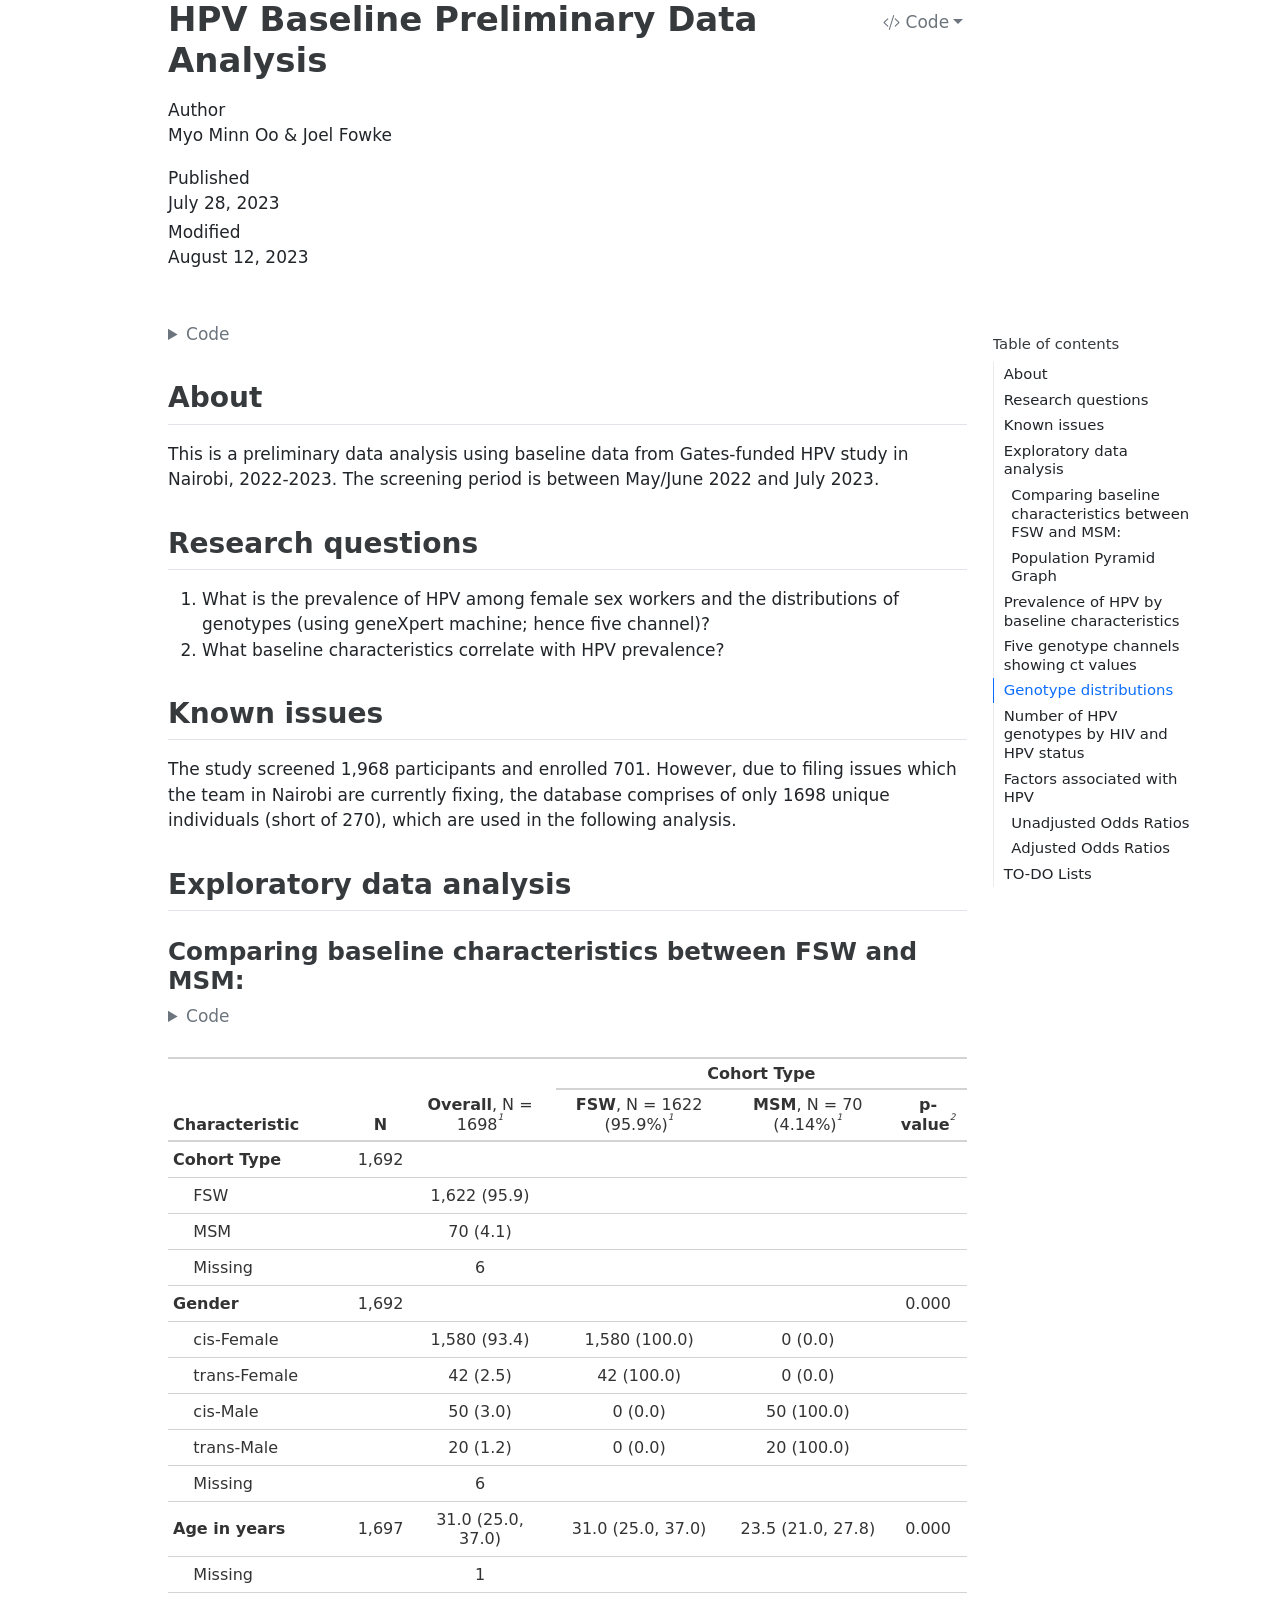
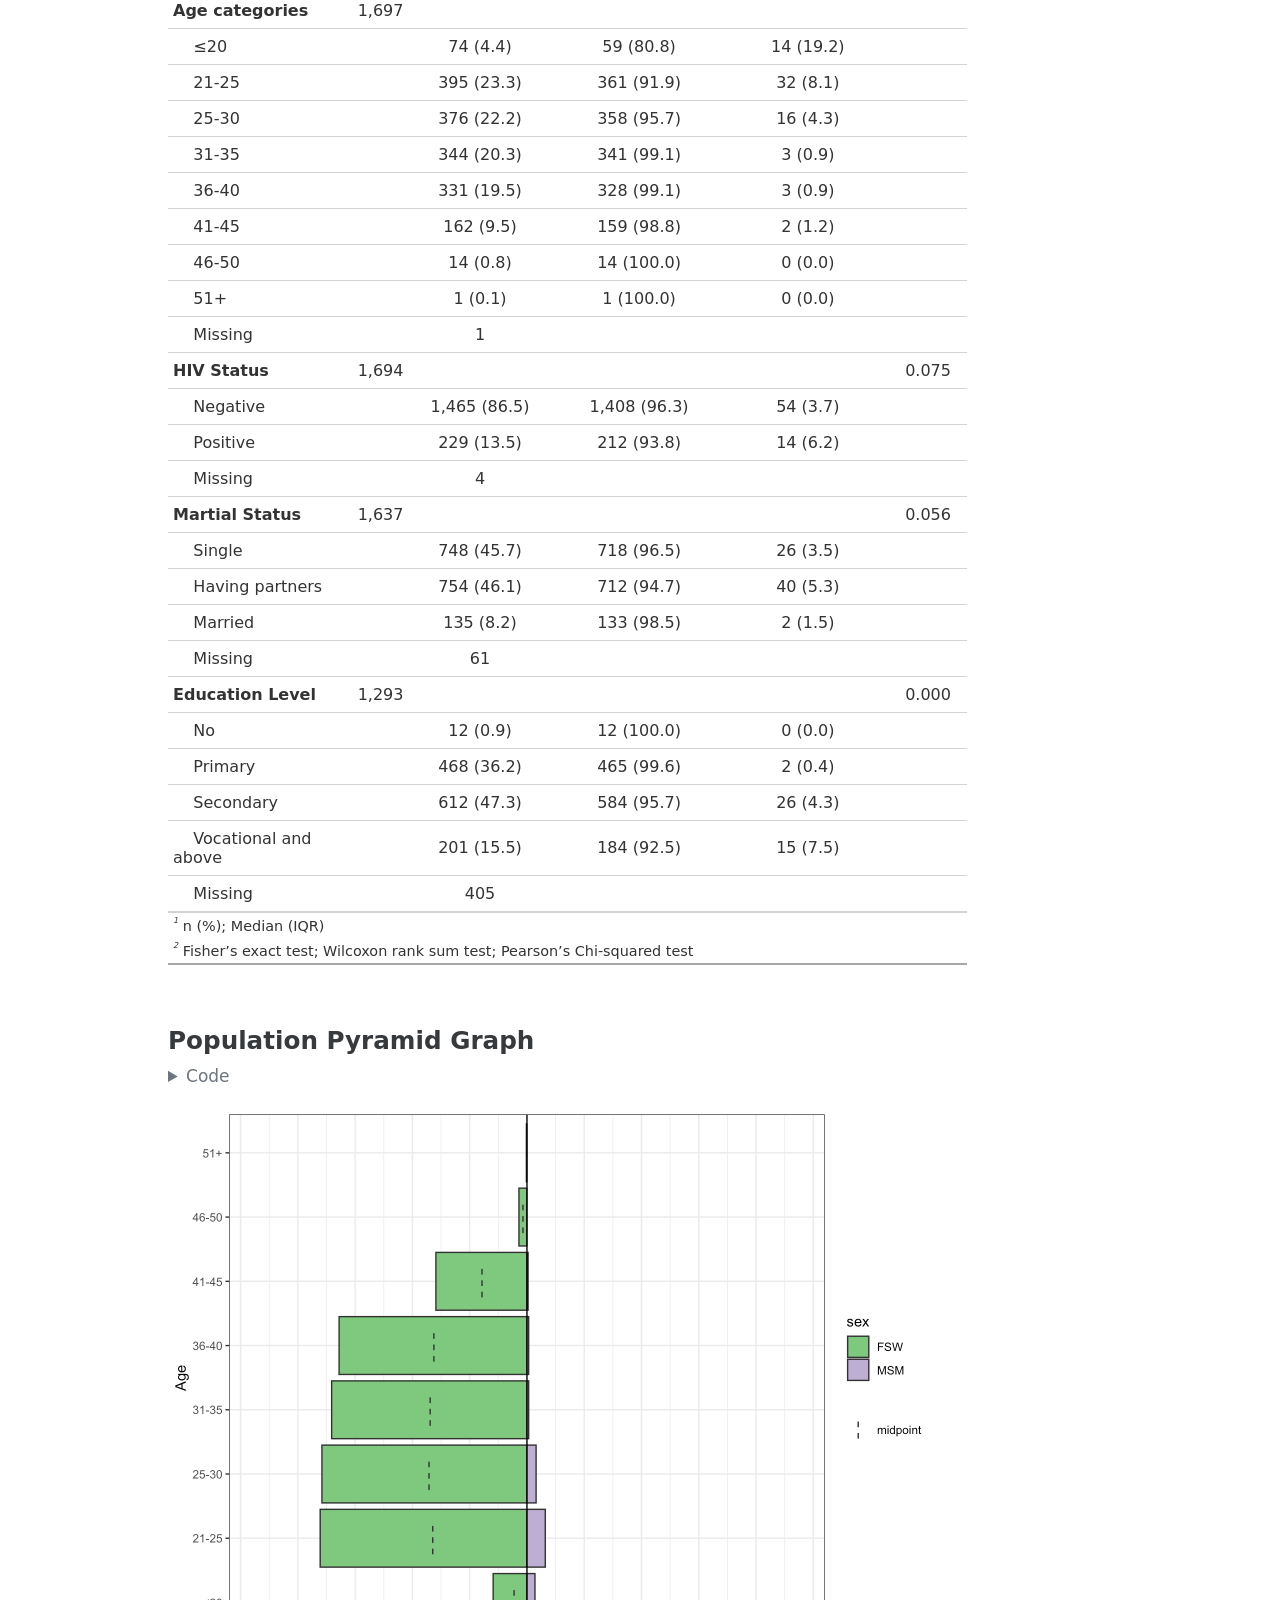
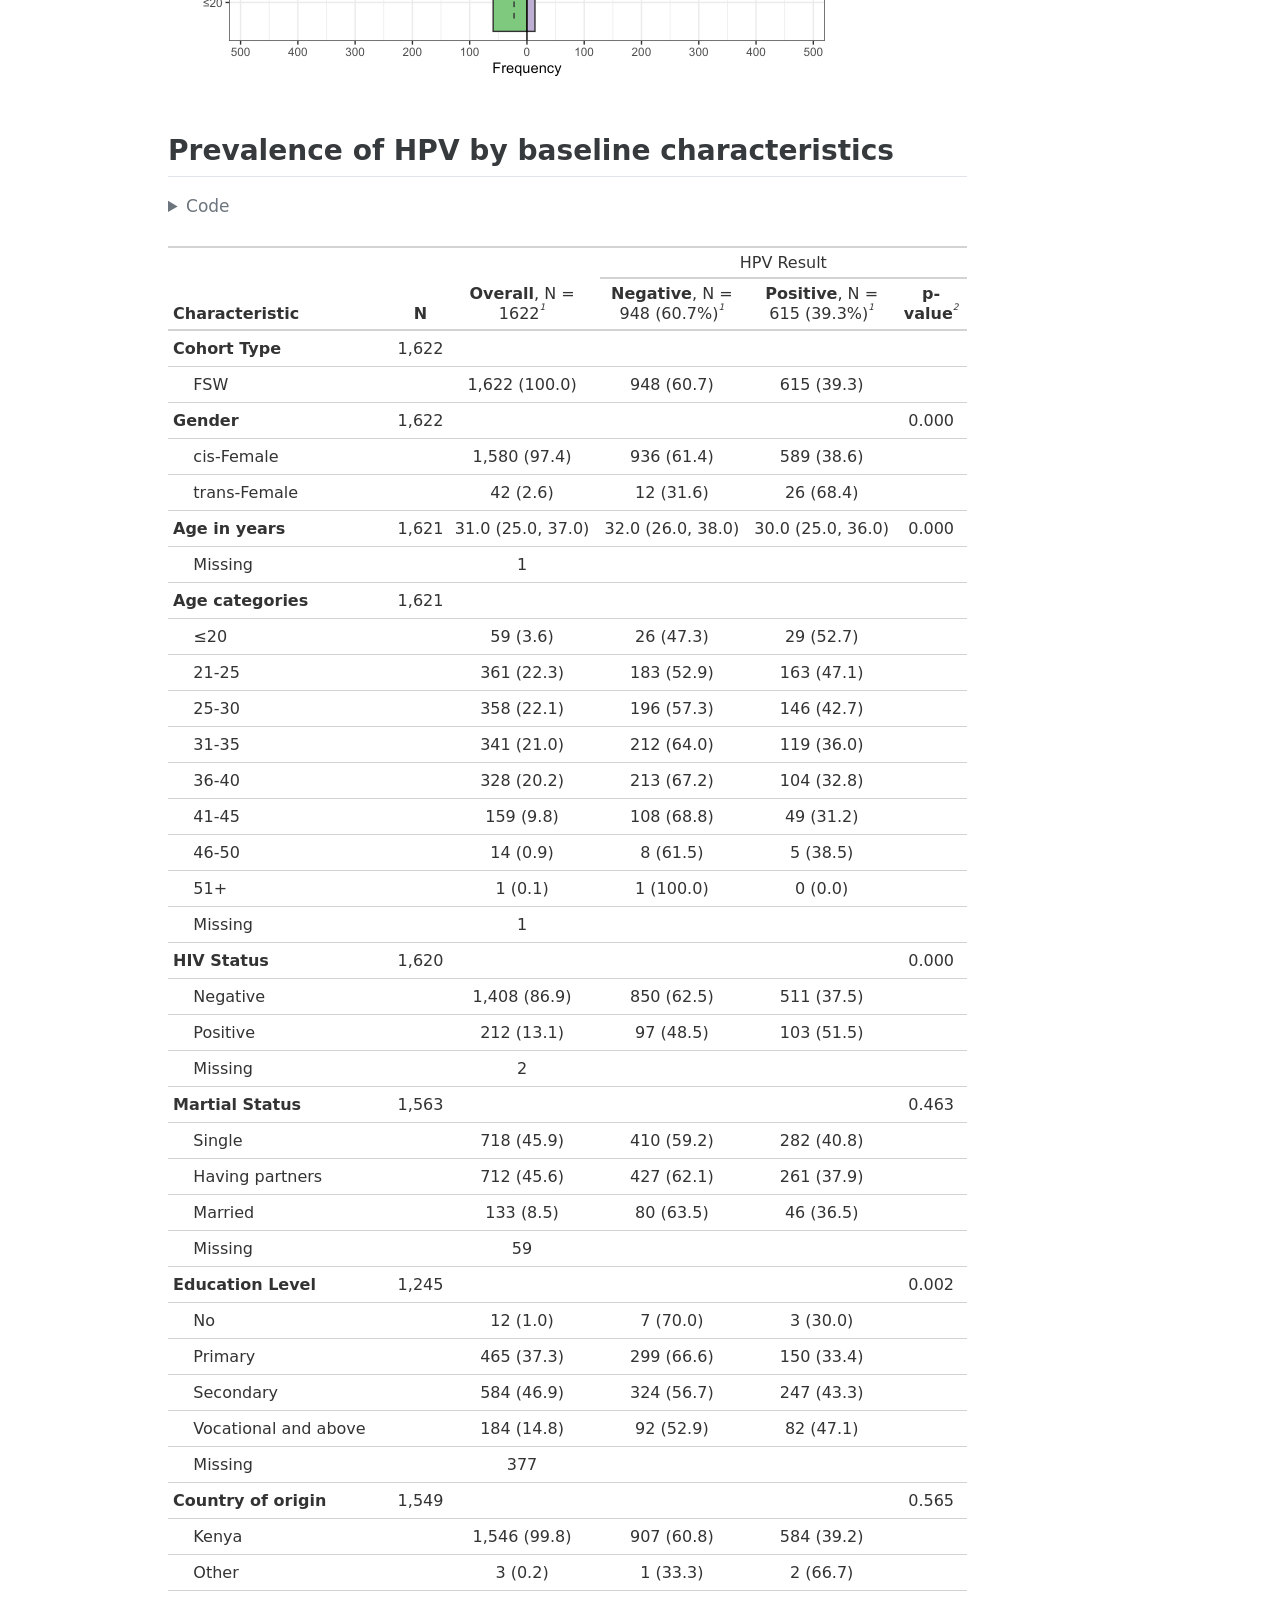
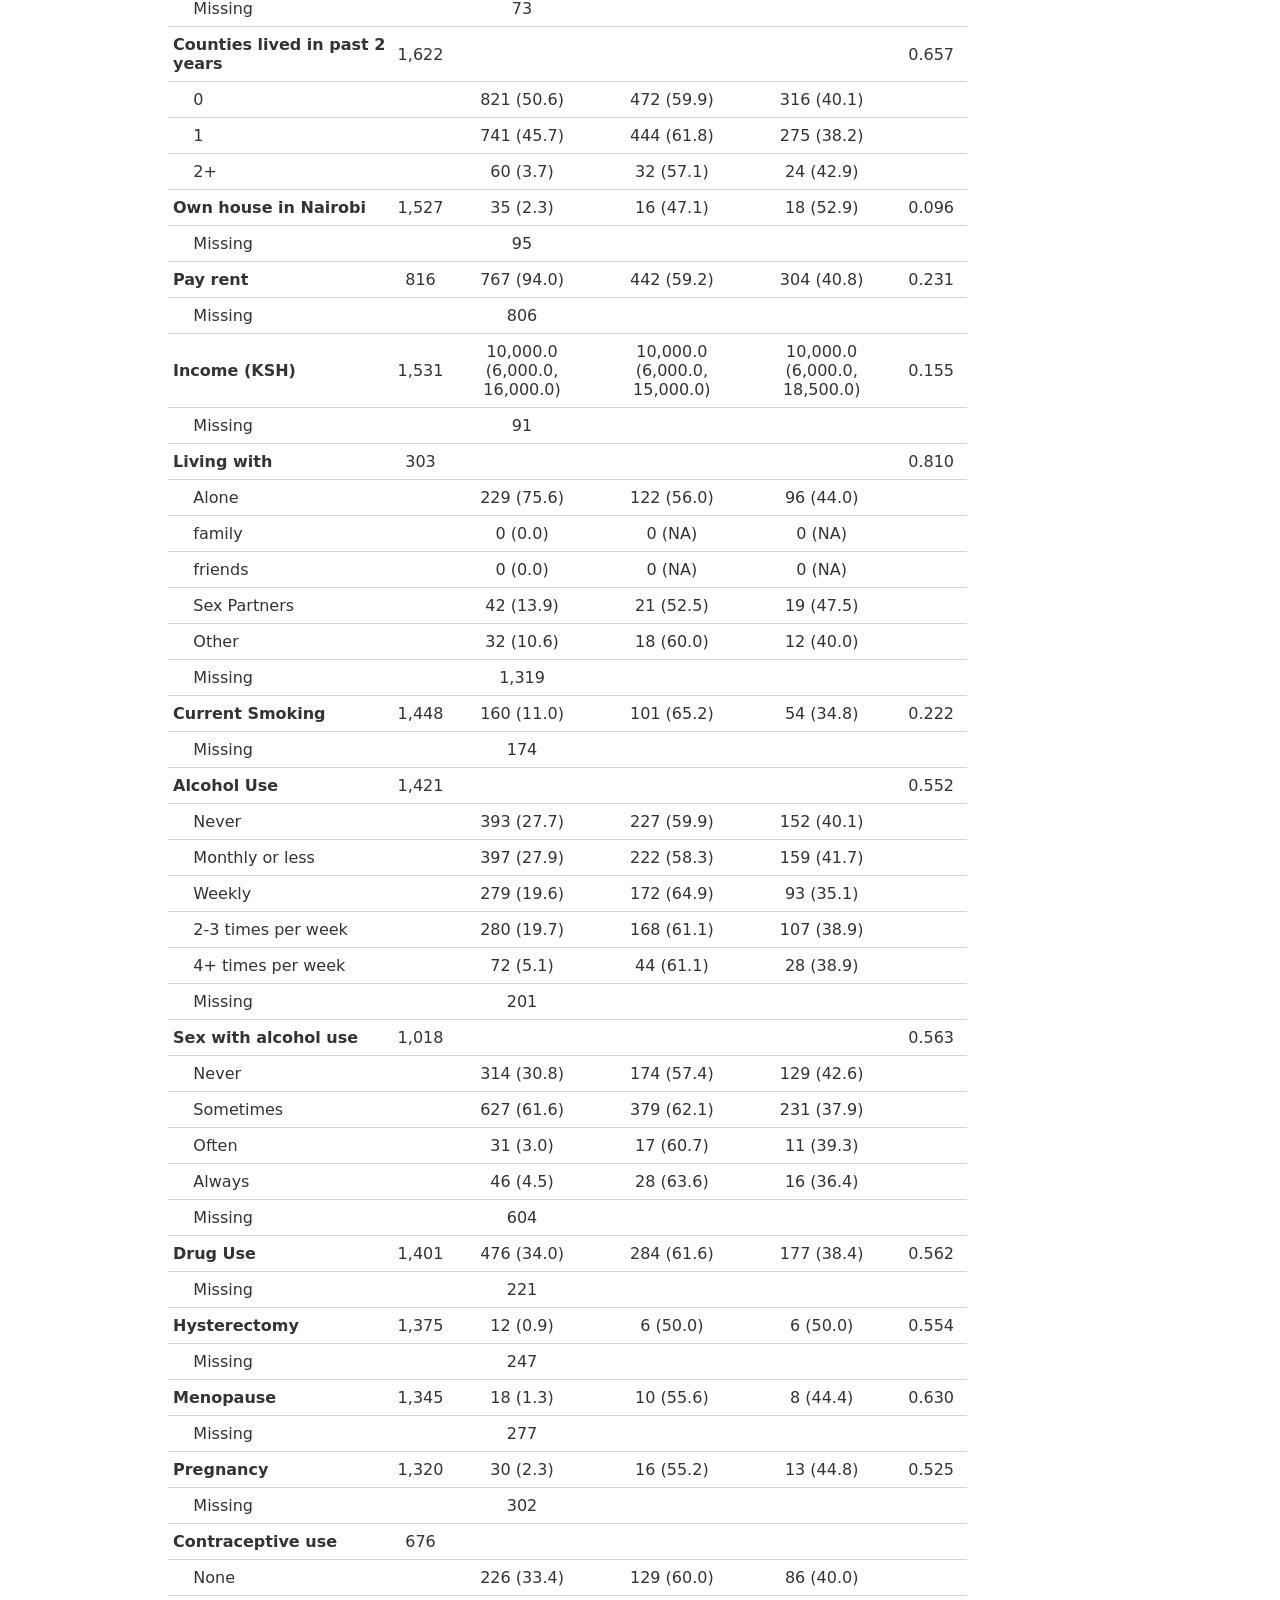
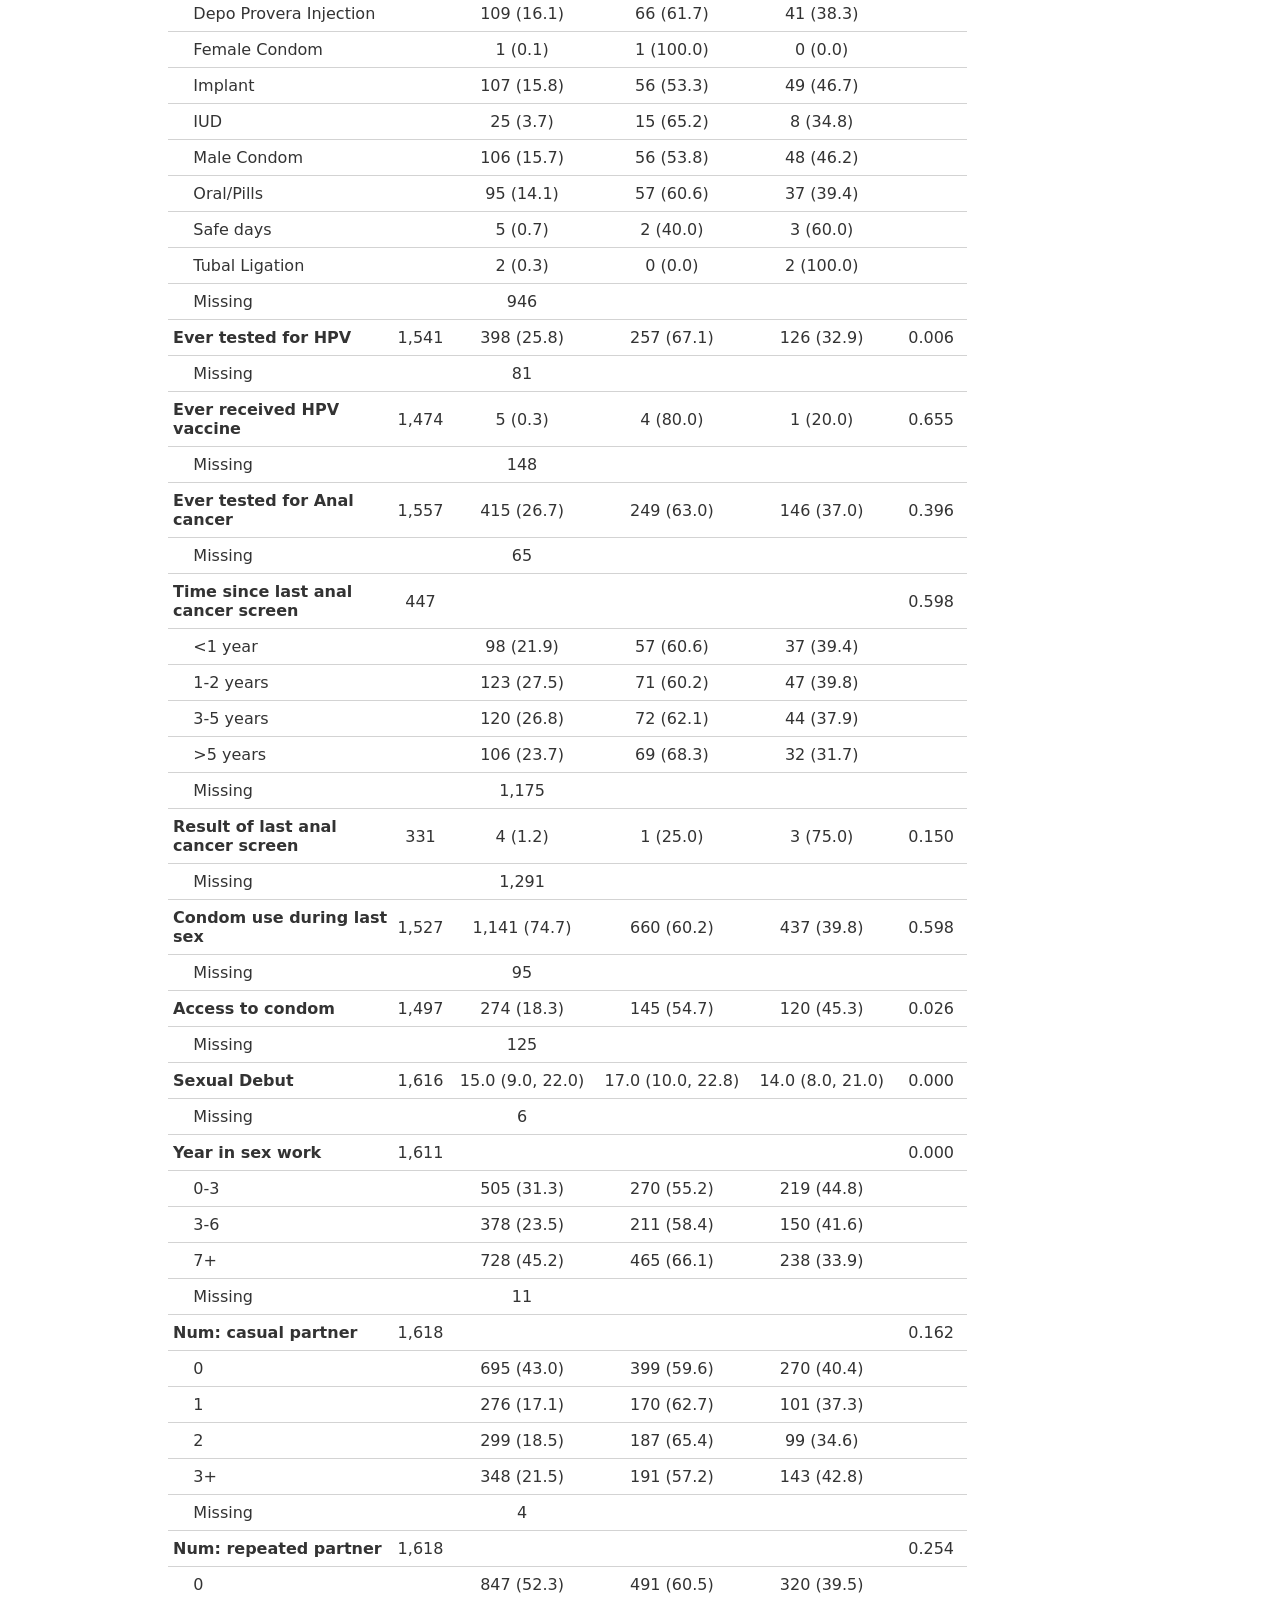
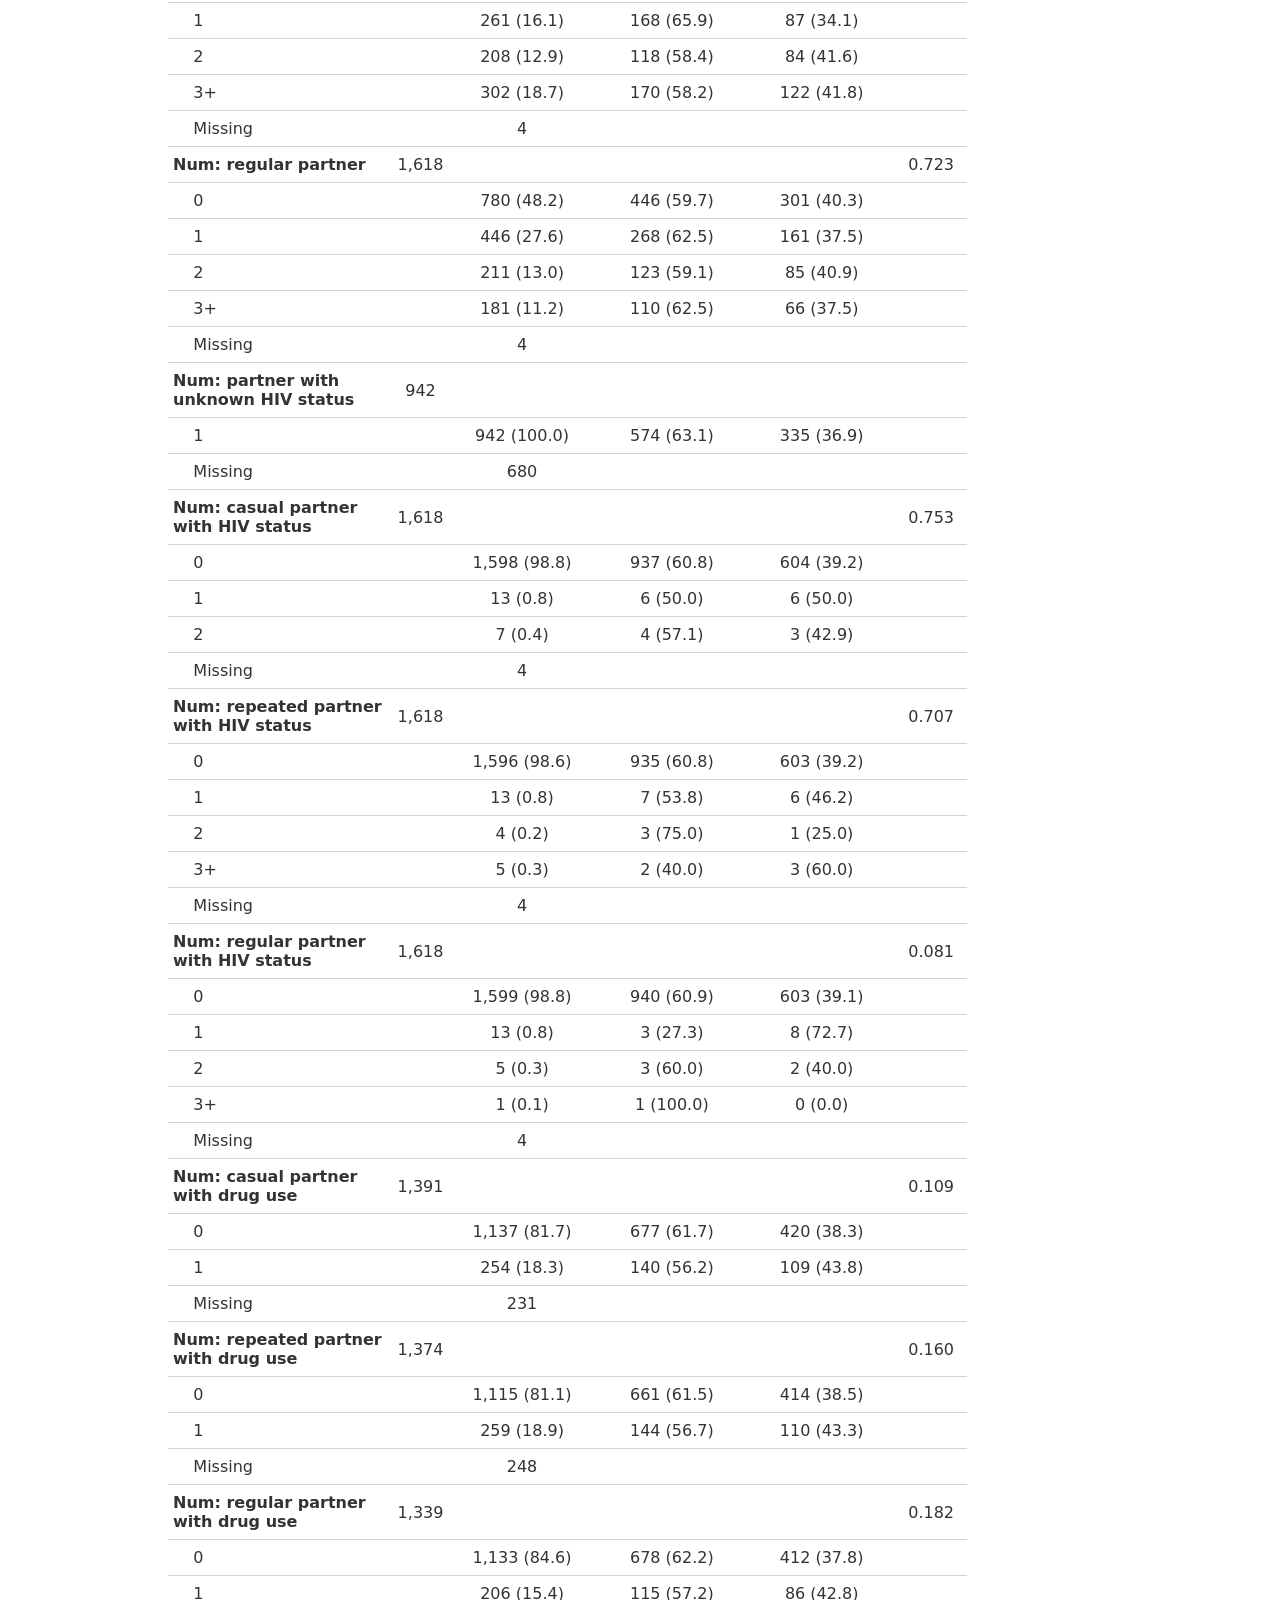
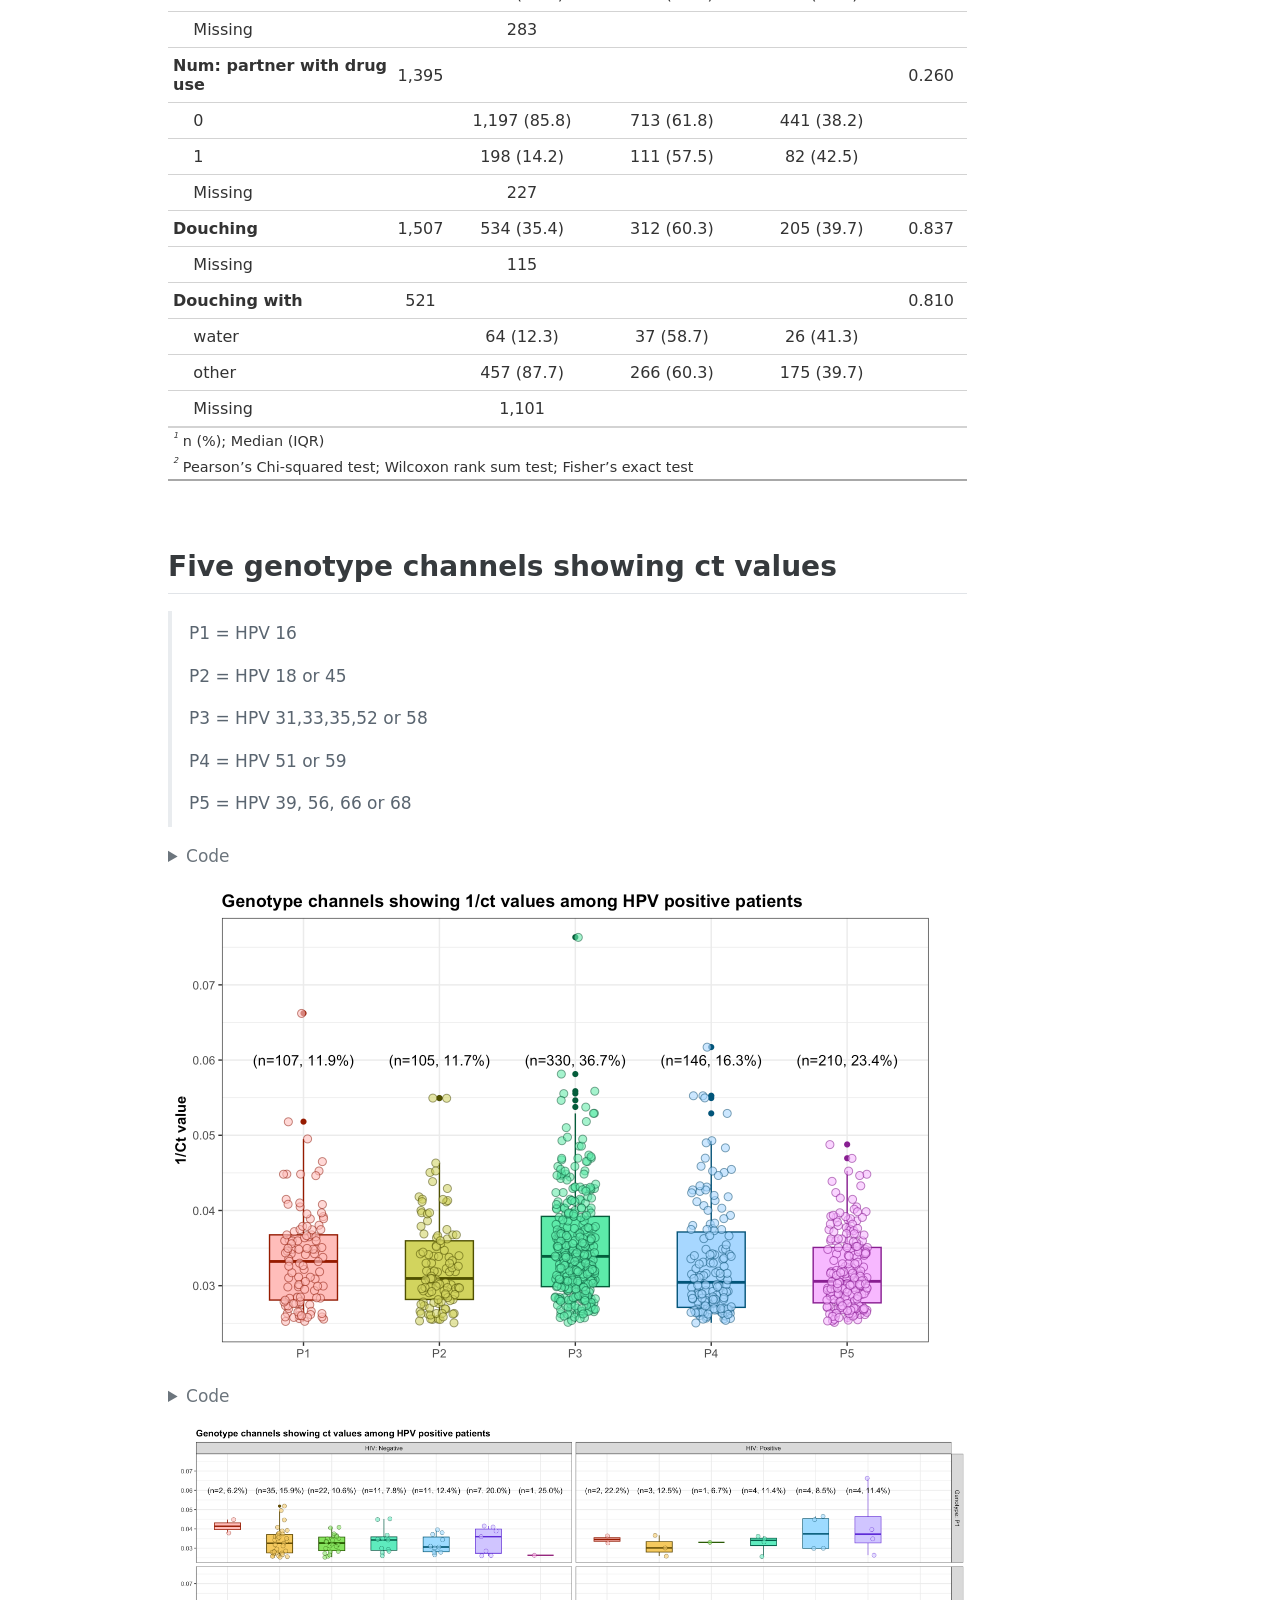
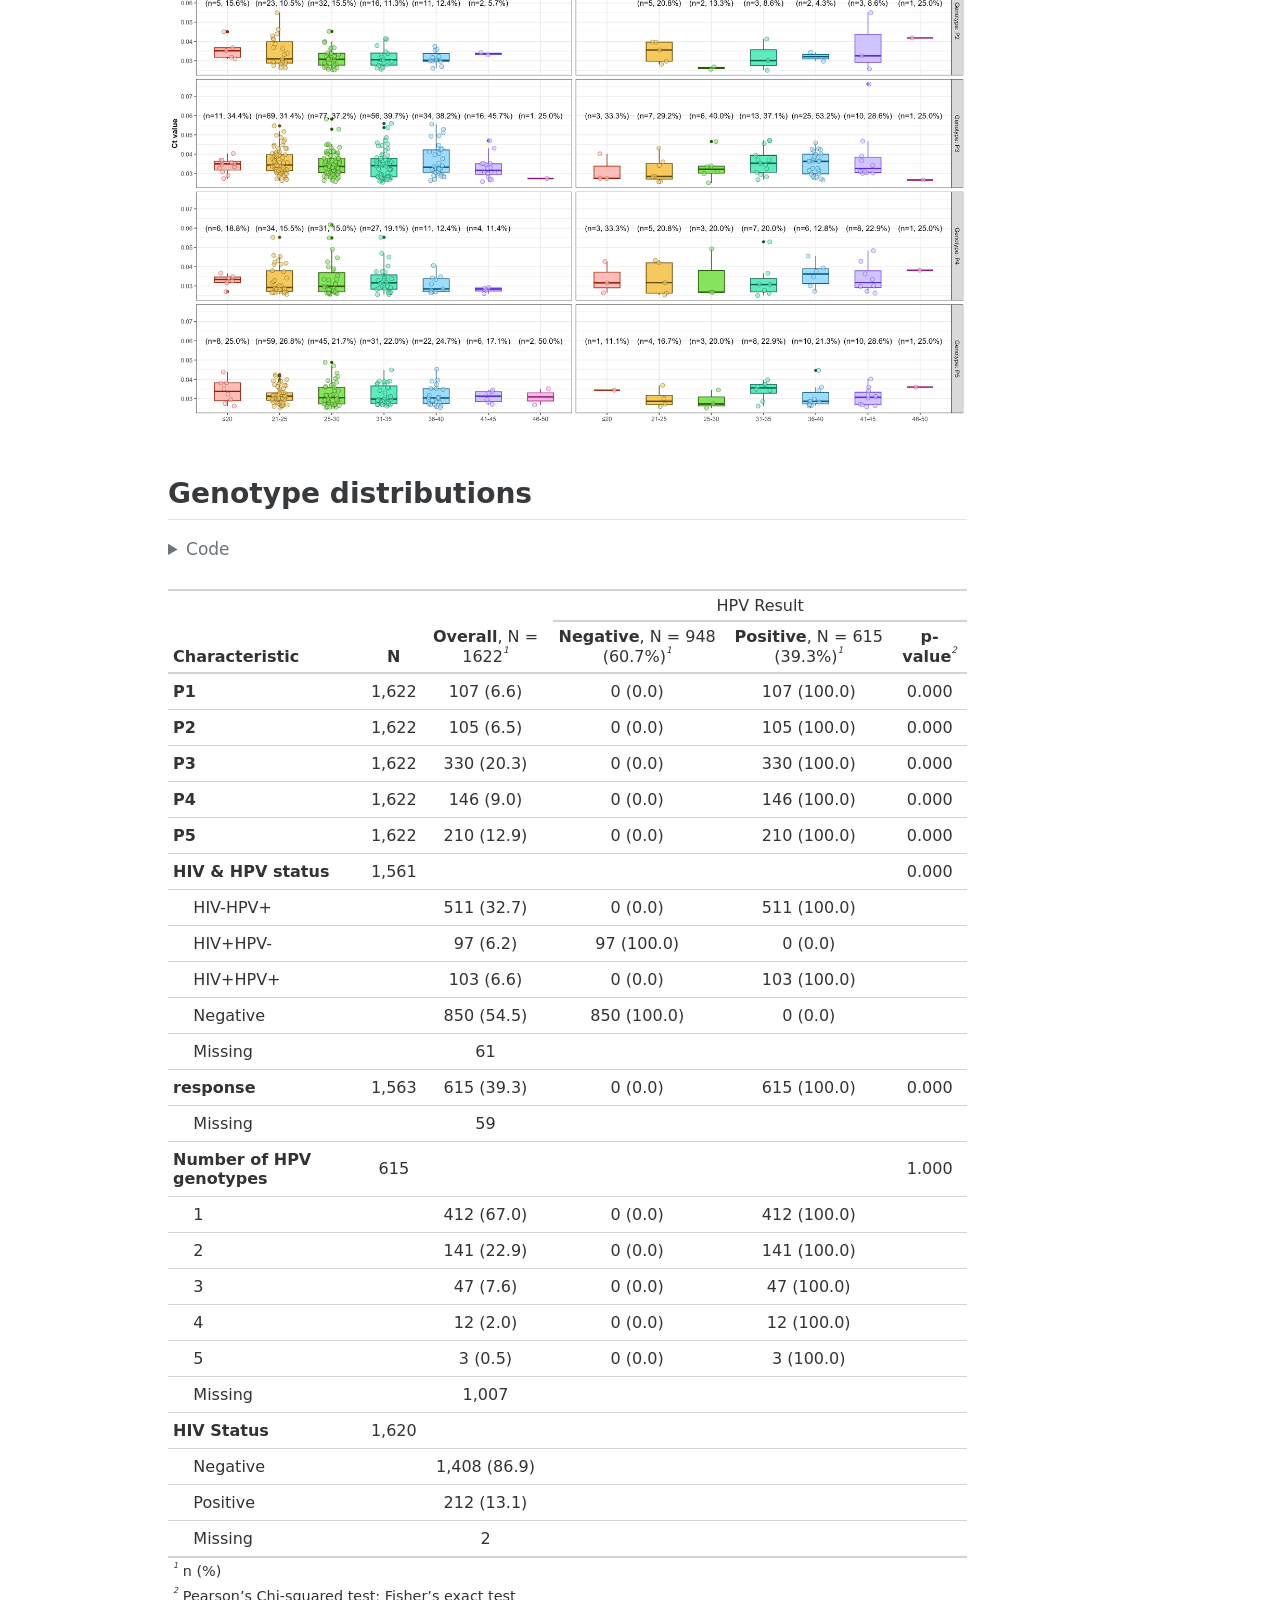
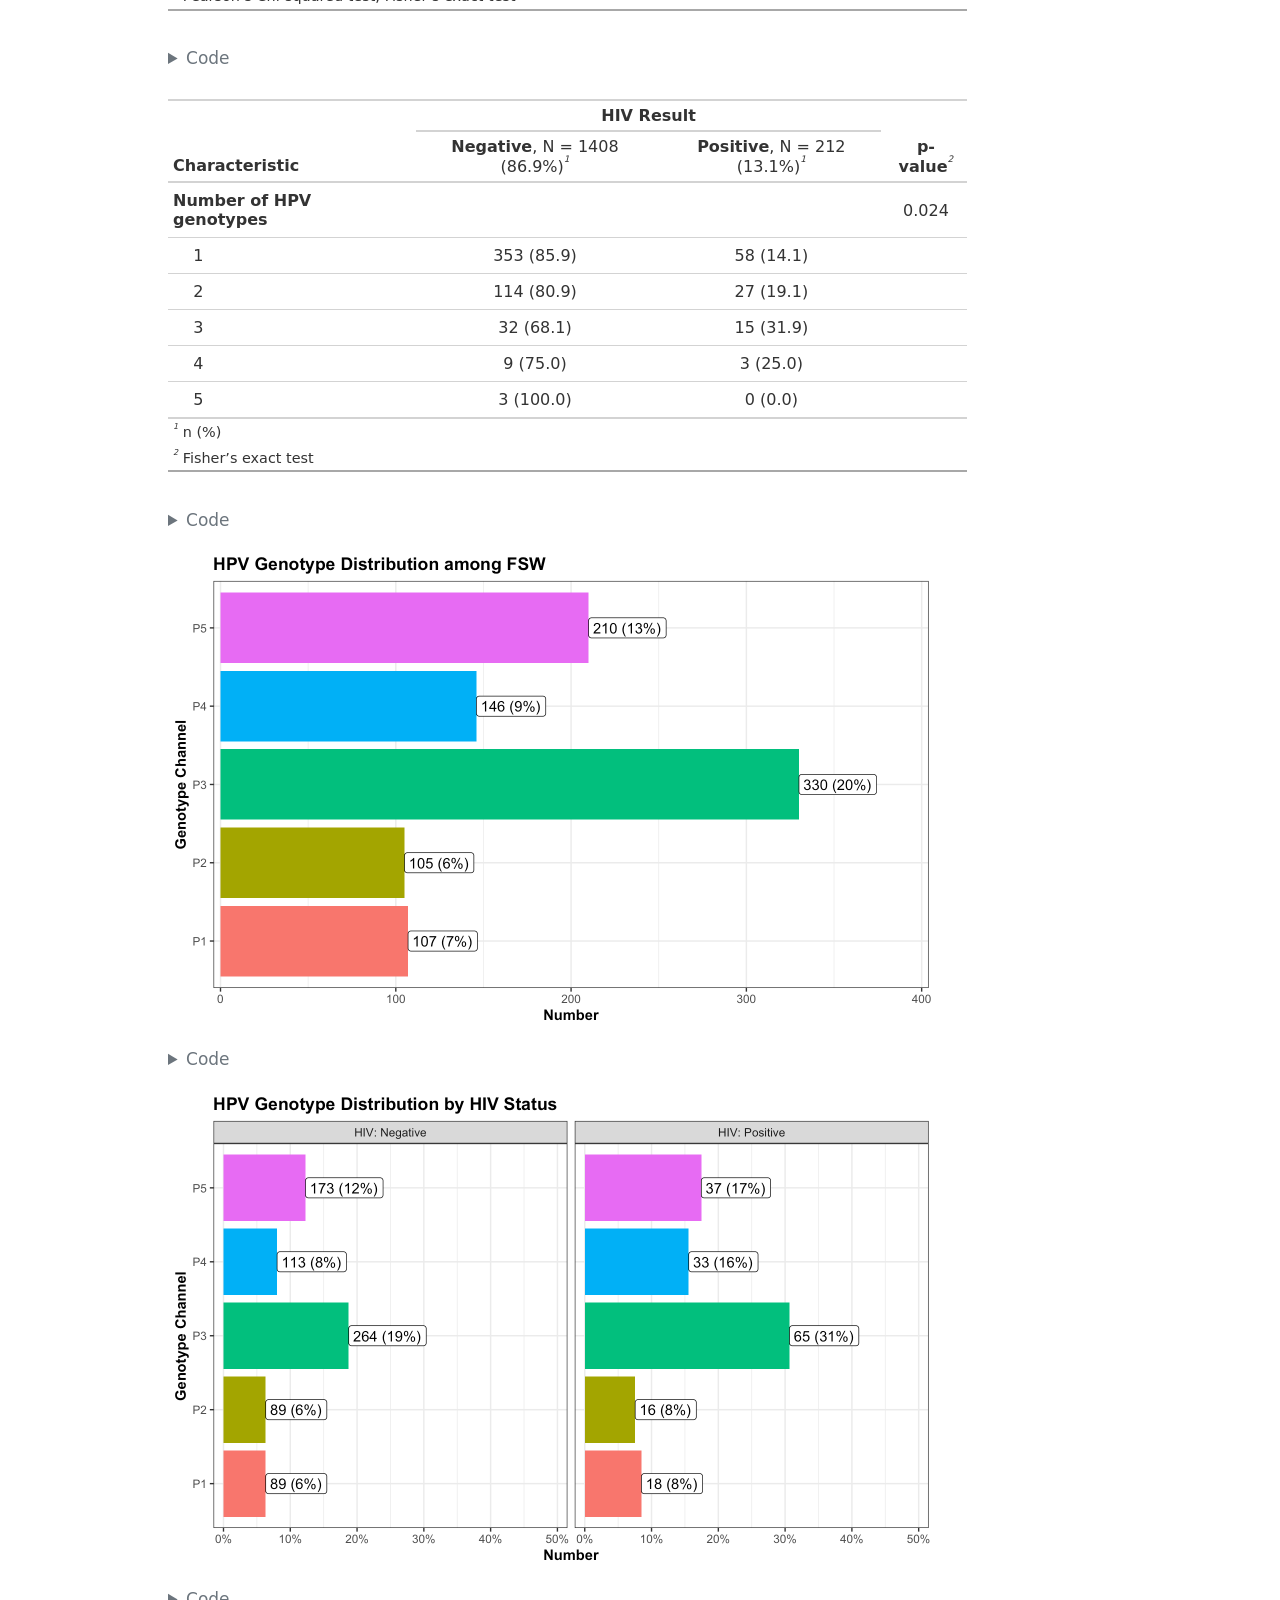
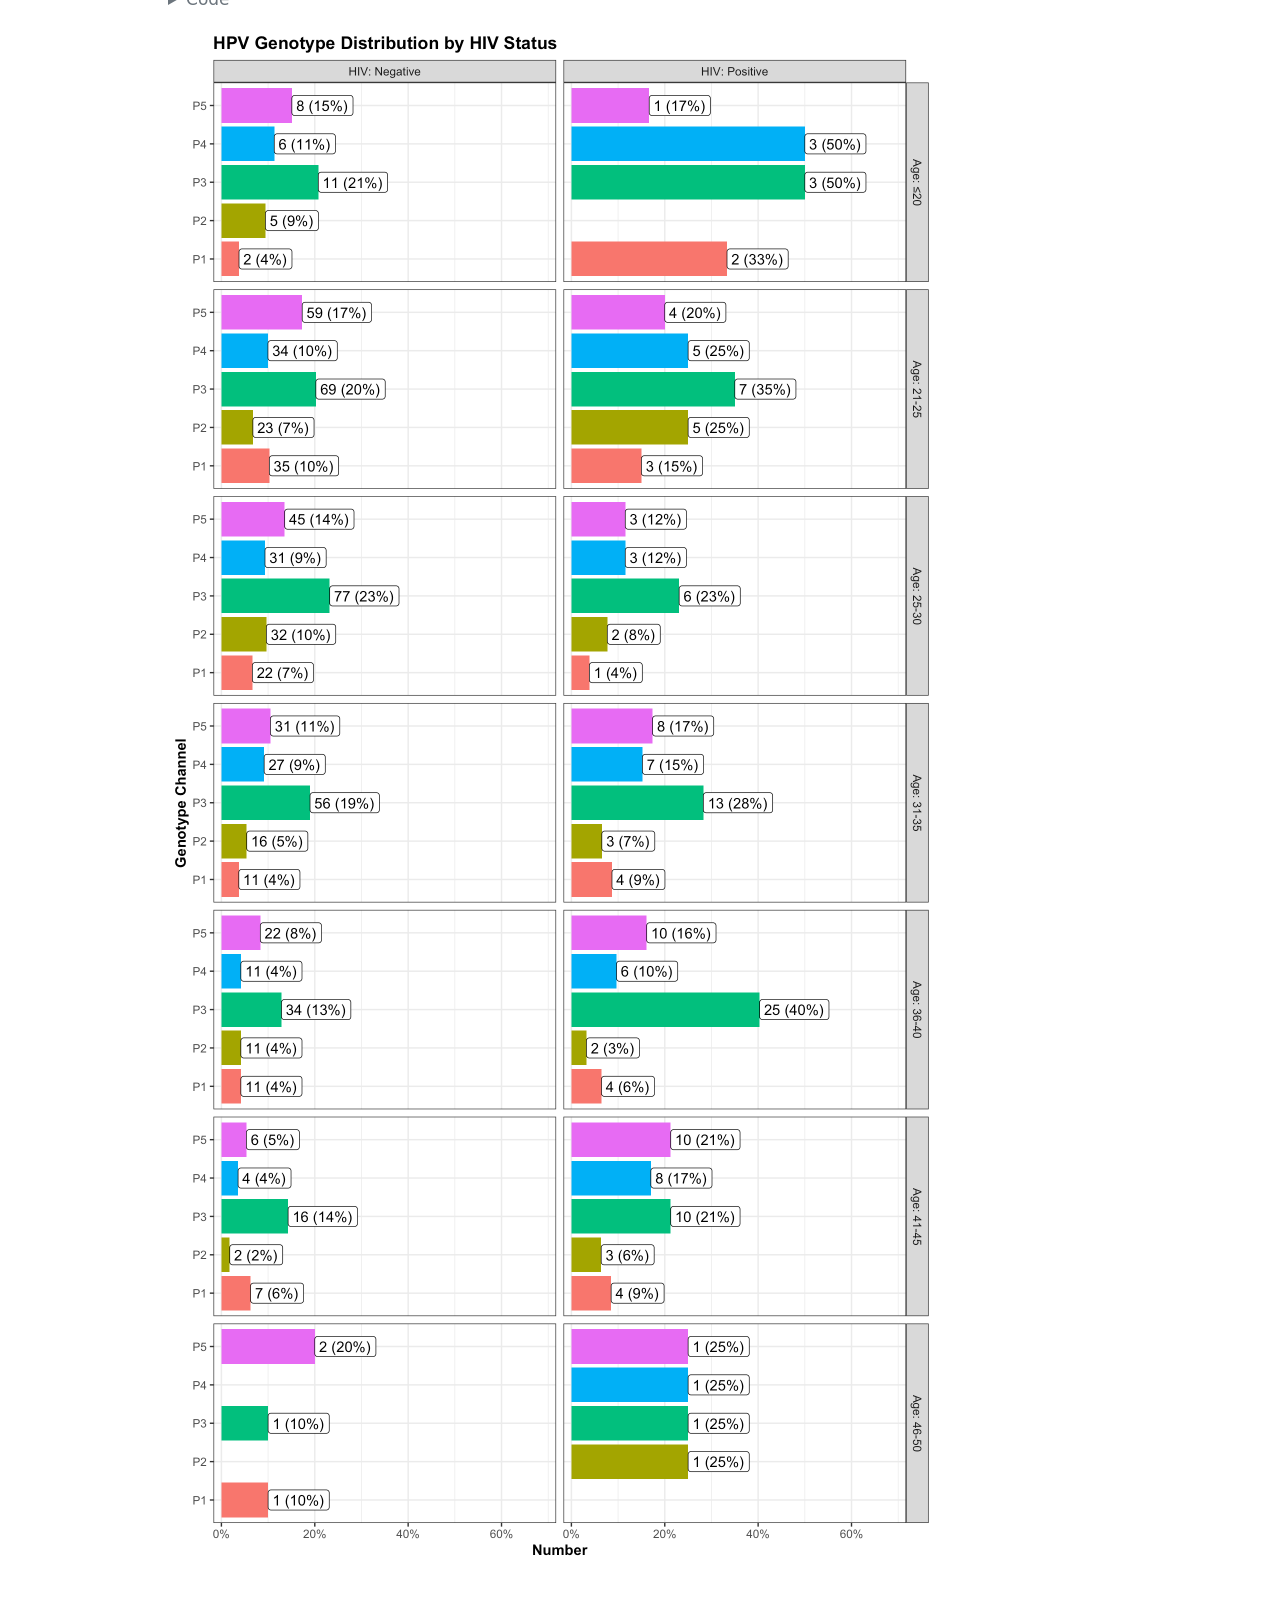
==== commit d3f3edce: "feat: revision for monday presentation" ====
--- a/docs/index.html
+++ b/docs/index.html
@@ -102,7 +102,7 @@
       <div>
       <div class="quarto-title-meta-heading">Modified</div>
       <div class="quarto-title-meta-contents">
-        <p class="date-modified">August 1, 2023</p>
+        <p class="date-modified">August 12, 2023</p>
       </div>
     </div>
       
@@ -152,7 +152,33 @@
 <span id="cb1-6"><a href="#cb1-6" aria-hidden="true" tabindex="-1"></a><span class="fu">library</span>(gtsummary)</span>
 <span id="cb1-7"><a href="#cb1-7" aria-hidden="true" tabindex="-1"></a></span>
 <span id="cb1-8"><a href="#cb1-8" aria-hidden="true" tabindex="-1"></a><span class="do">## import custom-functions from utils</span></span>
-<span id="cb1-9"><a href="#cb1-9" aria-hidden="true" tabindex="-1"></a><span class="fu">source</span>(here<span class="sc">::</span><span class="fu">here</span>(<span class="st">"R"</span>, <span class="st">"utils.R"</span>), <span class="at">echo =</span> <span class="cn">FALSE</span>)</span></code><button title="Copy to Clipboard" class="code-copy-button"><i class="bi"></i></button></pre></div>
+<span id="cb1-9"><a href="#cb1-9" aria-hidden="true" tabindex="-1"></a><span class="fu">source</span>(here<span class="sc">::</span><span class="fu">here</span>(<span class="st">"R"</span>, <span class="st">"utils.R"</span>), <span class="at">echo =</span> <span class="cn">FALSE</span>)</span>
+<span id="cb1-10"><a href="#cb1-10" aria-hidden="true" tabindex="-1"></a></span>
+<span id="cb1-11"><a href="#cb1-11" aria-hidden="true" tabindex="-1"></a><span class="do">## relabelling</span></span>
+<span id="cb1-12"><a href="#cb1-12" aria-hidden="true" tabindex="-1"></a>vars<span class="sc">$</span>sex <span class="ot">&lt;-</span> <span class="st">"Cohort Type"</span></span>
+<span id="cb1-13"><a href="#cb1-13" aria-hidden="true" tabindex="-1"></a></span>
+<span id="cb1-14"><a href="#cb1-14" aria-hidden="true" tabindex="-1"></a>combined <span class="ot">&lt;-</span> combined <span class="sc">|&gt;</span> </span>
+<span id="cb1-15"><a href="#cb1-15" aria-hidden="true" tabindex="-1"></a>    <span class="fu">mutate</span>(</span>
+<span id="cb1-16"><a href="#cb1-16" aria-hidden="true" tabindex="-1"></a>        <span class="at">age_cat =</span> <span class="fu">case_when</span>(</span>
+<span id="cb1-17"><a href="#cb1-17" aria-hidden="true" tabindex="-1"></a>            Age <span class="sc">&lt;=</span> <span class="dv">20</span> <span class="sc">~</span> <span class="st">"≤20"</span>, </span>
+<span id="cb1-18"><a href="#cb1-18" aria-hidden="true" tabindex="-1"></a>            Age <span class="sc">&gt;</span> <span class="dv">20</span> <span class="sc">&amp;</span> Age <span class="sc">&lt;=</span> <span class="dv">25</span> <span class="sc">~</span> <span class="st">"21-25"</span>, </span>
+<span id="cb1-19"><a href="#cb1-19" aria-hidden="true" tabindex="-1"></a>            Age <span class="sc">&gt;</span> <span class="dv">25</span> <span class="sc">&amp;</span> Age <span class="sc">&lt;=</span> <span class="dv">30</span> <span class="sc">~</span> <span class="st">"25-30"</span>, </span>
+<span id="cb1-20"><a href="#cb1-20" aria-hidden="true" tabindex="-1"></a>            Age <span class="sc">&gt;</span> <span class="dv">30</span> <span class="sc">&amp;</span> Age <span class="sc">&lt;=</span> <span class="dv">35</span> <span class="sc">~</span> <span class="st">"31-35"</span>, </span>
+<span id="cb1-21"><a href="#cb1-21" aria-hidden="true" tabindex="-1"></a>            Age <span class="sc">&gt;</span> <span class="dv">35</span> <span class="sc">&amp;</span> Age <span class="sc">&lt;=</span> <span class="dv">40</span> <span class="sc">~</span> <span class="st">"36-40"</span>, </span>
+<span id="cb1-22"><a href="#cb1-22" aria-hidden="true" tabindex="-1"></a>            Age <span class="sc">&gt;</span> <span class="dv">40</span> <span class="sc">&amp;</span> Age <span class="sc">&lt;=</span> <span class="dv">45</span> <span class="sc">~</span> <span class="st">"41-45"</span>, </span>
+<span id="cb1-23"><a href="#cb1-23" aria-hidden="true" tabindex="-1"></a>            Age <span class="sc">&gt;</span> <span class="dv">45</span> <span class="sc">&amp;</span> Age <span class="sc">&lt;=</span> <span class="dv">50</span> <span class="sc">~</span> <span class="st">"46-50"</span>, </span>
+<span id="cb1-24"><a href="#cb1-24" aria-hidden="true" tabindex="-1"></a>            Age <span class="sc">&gt;</span> <span class="dv">50</span> <span class="sc">~</span> <span class="st">"51+"</span></span>
+<span id="cb1-25"><a href="#cb1-25" aria-hidden="true" tabindex="-1"></a>        ), </span>
+<span id="cb1-26"><a href="#cb1-26" aria-hidden="true" tabindex="-1"></a>        <span class="at">age_cat =</span> <span class="fu">factor</span>(age_cat), </span>
+<span id="cb1-27"><a href="#cb1-27" aria-hidden="true" tabindex="-1"></a>        <span class="fu">across</span>(hr_hpv_16<span class="sc">:</span>hr_p5, <span class="sc">~</span> <span class="dv">1</span><span class="sc">/</span>.x), </span>
+<span id="cb1-28"><a href="#cb1-28" aria-hidden="true" tabindex="-1"></a>        <span class="fu">across</span>(hr_hpv_16<span class="sc">:</span>hr_p5, <span class="sc">~</span> <span class="fu">if_else</span>(<span class="fu">is.infinite</span>(.x), <span class="cn">NA</span>, .x)), </span>
+<span id="cb1-29"><a href="#cb1-29" aria-hidden="true" tabindex="-1"></a>        <span class="at">sex_work_yr =</span> <span class="fu">case_when</span>(</span>
+<span id="cb1-30"><a href="#cb1-30" aria-hidden="true" tabindex="-1"></a>            sex_work_yr <span class="sc">&gt;=</span> <span class="dv">0</span> <span class="sc">&amp;</span> sex_work_yr <span class="sc">&lt;=</span> <span class="dv">3</span> <span class="sc">~</span> <span class="st">"0-3"</span>, </span>
+<span id="cb1-31"><a href="#cb1-31" aria-hidden="true" tabindex="-1"></a>            sex_work_yr <span class="sc">&gt;</span> <span class="dv">3</span> <span class="sc">&amp;</span> sex_work_yr <span class="sc">&lt;=</span> <span class="dv">6</span> <span class="sc">~</span> <span class="st">"3-6"</span>, </span>
+<span id="cb1-32"><a href="#cb1-32" aria-hidden="true" tabindex="-1"></a>            sex_work_yr <span class="sc">&gt;</span> <span class="dv">6</span> <span class="sc">~</span> <span class="st">"7+"</span>, </span>
+<span id="cb1-33"><a href="#cb1-33" aria-hidden="true" tabindex="-1"></a>        )</span>
+<span id="cb1-34"><a href="#cb1-34" aria-hidden="true" tabindex="-1"></a>    ) <span class="sc">|&gt;</span> </span>
+<span id="cb1-35"><a href="#cb1-35" aria-hidden="true" tabindex="-1"></a>    labelled<span class="sc">::</span><span class="fu">set_variable_labels</span>(<span class="at">.labels =</span> vars, <span class="at">.strict =</span> <span class="cn">FALSE</span>)</span></code><button title="Copy to Clipboard" class="code-copy-button"><i class="bi"></i></button></pre></div>
 </details>
 </div>
 <section id="about" class="level2">
@@ -181,7 +207,7 @@
 <span id="cb2-2"><a href="#cb2-2" aria-hidden="true" tabindex="-1"></a>    <span class="at">tbls =</span> <span class="fu">list</span>(</span>
 <span id="cb2-3"><a href="#cb2-3" aria-hidden="true" tabindex="-1"></a>        combined <span class="sc">|&gt;</span> </span>
 <span id="cb2-4"><a href="#cb2-4" aria-hidden="true" tabindex="-1"></a>            dplyr<span class="sc">::</span><span class="fu">select</span>(</span>
-<span id="cb2-5"><a href="#cb2-5" aria-hidden="true" tabindex="-1"></a>                Gender, sex, Age, age_cat, hiv_self_report, </span>
+<span id="cb2-5"><a href="#cb2-5" aria-hidden="true" tabindex="-1"></a>                sex, Gender, Age, age_cat, hiv_self_report, </span>
 <span id="cb2-6"><a href="#cb2-6" aria-hidden="true" tabindex="-1"></a>                MaritalStatus, education_level</span>
 <span id="cb2-7"><a href="#cb2-7" aria-hidden="true" tabindex="-1"></a>            ) <span class="sc">|&gt;</span> </span>
 <span id="cb2-8"><a href="#cb2-8" aria-hidden="true" tabindex="-1"></a>            <span class="fu">table1_total</span>(<span class="at">missing =</span> <span class="st">"ifany"</span>), </span>
@@ -191,34 +217,33 @@
 <span id="cb2-12"><a href="#cb2-12" aria-hidden="true" tabindex="-1"></a>                MaritalStatus, education_level</span>
 <span id="cb2-13"><a href="#cb2-13" aria-hidden="true" tabindex="-1"></a>            ) <span class="sc">|&gt;</span> </span>
 <span id="cb2-14"><a href="#cb2-14" aria-hidden="true" tabindex="-1"></a>            <span class="fu">table1_by</span>(<span class="at">by =</span> sex, </span>
-<span id="cb2-15"><a href="#cb2-15" aria-hidden="true" tabindex="-1"></a>                        <span class="at">byname =</span> <span class="st">"Participant Type by Sex"</span>, </span>
-<span id="cb2-16"><a href="#cb2-16" aria-hidden="true" tabindex="-1"></a>                        <span class="co"># missing = "ifany", </span></span>
-<span id="cb2-17"><a href="#cb2-17" aria-hidden="true" tabindex="-1"></a>                        <span class="at">percent =</span> <span class="st">"row"</span>, </span>
-<span id="cb2-18"><a href="#cb2-18" aria-hidden="true" tabindex="-1"></a>                        <span class="at">add_N =</span> <span class="cn">FALSE</span>, </span>
-<span id="cb2-19"><a href="#cb2-19" aria-hidden="true" tabindex="-1"></a>                        <span class="at">add_total =</span> <span class="cn">FALSE</span>)</span>
-<span id="cb2-20"><a href="#cb2-20" aria-hidden="true" tabindex="-1"></a>    ),</span>
-<span id="cb2-21"><a href="#cb2-21" aria-hidden="true" tabindex="-1"></a>    <span class="at">tab_spanner =</span> <span class="fu">c</span>(<span class="cn">NA</span>, <span class="st">"**Participant Type by Sex**"</span>)</span>
-<span id="cb2-22"><a href="#cb2-22" aria-hidden="true" tabindex="-1"></a>)</span></code><button title="Copy to Clipboard" class="code-copy-button"><i class="bi"></i></button></pre></div>
+<span id="cb2-15"><a href="#cb2-15" aria-hidden="true" tabindex="-1"></a>                        <span class="co"># missing = "ifany", </span></span>
+<span id="cb2-16"><a href="#cb2-16" aria-hidden="true" tabindex="-1"></a>                        <span class="at">percent =</span> <span class="st">"row"</span>, </span>
+<span id="cb2-17"><a href="#cb2-17" aria-hidden="true" tabindex="-1"></a>                        <span class="at">add_N =</span> <span class="cn">FALSE</span>, </span>
+<span id="cb2-18"><a href="#cb2-18" aria-hidden="true" tabindex="-1"></a>                        <span class="at">add_total =</span> <span class="cn">FALSE</span>)</span>
+<span id="cb2-19"><a href="#cb2-19" aria-hidden="true" tabindex="-1"></a>    ),</span>
+<span id="cb2-20"><a href="#cb2-20" aria-hidden="true" tabindex="-1"></a>    <span class="at">tab_spanner =</span> <span class="fu">c</span>(<span class="cn">NA</span>, <span class="st">"**Cohort Type**"</span>)</span>
+<span id="cb2-21"><a href="#cb2-21" aria-hidden="true" tabindex="-1"></a>)</span></code><button title="Copy to Clipboard" class="code-copy-button"><i class="bi"></i></button></pre></div>
 </details>
 <div class="cell-output-display">
 
-<div id="egkednhvue" style="padding-left:0px;padding-right:0px;padding-top:10px;padding-bottom:10px;overflow-x:auto;overflow-y:auto;width:auto;height:auto;">
-<style>#egkednhvue table {
+<div id="kvxnetizjo" style="padding-left:0px;padding-right:0px;padding-top:10px;padding-bottom:10px;overflow-x:auto;overflow-y:auto;width:auto;height:auto;">
+<style>#kvxnetizjo table {
   font-family: system-ui, 'Segoe UI', Roboto, Helvetica, Arial, sans-serif, 'Apple Color Emoji', 'Segoe UI Emoji', 'Segoe UI Symbol', 'Noto Color Emoji';
   -webkit-font-smoothing: antialiased;
   -moz-osx-font-smoothing: grayscale;
 }
 
-#egkednhvue thead, #egkednhvue tbody, #egkednhvue tfoot, #egkednhvue tr, #egkednhvue td, #egkednhvue th {
+#kvxnetizjo thead, #kvxnetizjo tbody, #kvxnetizjo tfoot, #kvxnetizjo tr, #kvxnetizjo td, #kvxnetizjo th {
   border-style: none;
 }
 
-#egkednhvue p {
+#kvxnetizjo p {
   margin: 0;
   padding: 0;
 }
 
-#egkednhvue .gt_table {
+#kvxnetizjo .gt_table {
   display: table;
   border-collapse: collapse;
   line-height: normal;
@@ -244,12 +269,12 @@
   border-left-color: #D3D3D3;
 }
 
-#egkednhvue .gt_caption {
+#kvxnetizjo .gt_caption {
   padding-top: 4px;
   padding-bottom: 4px;
 }
 
-#egkednhvue .gt_title {
+#kvxnetizjo .gt_title {
   color: #333333;
   font-size: 125%;
   font-weight: initial;
@@ -261,7 +286,7 @@
   border-bottom-width: 0;
 }
 
-#egkednhvue .gt_subtitle {
+#kvxnetizjo .gt_subtitle {
   color: #333333;
   font-size: 85%;
   font-weight: initial;
@@ -273,7 +298,7 @@
   border-top-width: 0;
 }
 
-#egkednhvue .gt_heading {
+#kvxnetizjo .gt_heading {
   background-color: #FFFFFF;
   text-align: center;
   border-bottom-color: #FFFFFF;
@@ -285,13 +310,13 @@
   border-right-color: #D3D3D3;
 }
 
-#egkednhvue .gt_bottom_border {
+#kvxnetizjo .gt_bottom_border {
   border-bottom-style: solid;
   border-bottom-width: 2px;
   border-bottom-color: #D3D3D3;
 }
 
-#egkednhvue .gt_col_headings {
+#kvxnetizjo .gt_col_headings {
   border-top-style: solid;
   border-top-width: 2px;
   border-top-color: #D3D3D3;
@@ -306,7 +331,7 @@
   border-right-color: #D3D3D3;
 }
 
-#egkednhvue .gt_col_heading {
+#kvxnetizjo .gt_col_heading {
   color: #333333;
   background-color: #FFFFFF;
   font-size: 100%;
@@ -326,7 +351,7 @@
   overflow-x: hidden;
 }
 
-#egkednhvue .gt_column_spanner_outer {
+#kvxnetizjo .gt_column_spanner_outer {
   color: #333333;
   background-color: #FFFFFF;
   font-size: 100%;
@@ -338,15 +363,15 @@
   padding-right: 4px;
 }
 
-#egkednhvue .gt_column_spanner_outer:first-child {
+#kvxnetizjo .gt_column_spanner_outer:first-child {
   padding-left: 0;
 }
 
-#egkednhvue .gt_column_spanner_outer:last-child {
+#kvxnetizjo .gt_column_spanner_outer:last-child {
   padding-right: 0;
 }
 
-#egkednhvue .gt_column_spanner {
+#kvxnetizjo .gt_column_spanner {
   border-bottom-style: solid;
   border-bottom-width: 2px;
   border-bottom-color: #D3D3D3;
@@ -358,11 +383,11 @@
   width: 100%;
 }
 
-#egkednhvue .gt_spanner_row {
+#kvxnetizjo .gt_spanner_row {
   border-bottom-style: hidden;
 }
 
-#egkednhvue .gt_group_heading {
+#kvxnetizjo .gt_group_heading {
   padding-top: 8px;
   padding-bottom: 8px;
   padding-left: 5px;
@@ -388,7 +413,7 @@
   text-align: left;
 }
 
-#egkednhvue .gt_empty_group_heading {
+#kvxnetizjo .gt_empty_group_heading {
   padding: 0.5px;
   color: #333333;
   background-color: #FFFFFF;
@@ -403,15 +428,15 @@
   vertical-align: middle;
 }
 
-#egkednhvue .gt_from_md > :first-child {
+#kvxnetizjo .gt_from_md > :first-child {
   margin-top: 0;
 }
 
-#egkednhvue .gt_from_md > :last-child {
+#kvxnetizjo .gt_from_md > :last-child {
   margin-bottom: 0;
 }
 
-#egkednhvue .gt_row {
+#kvxnetizjo .gt_row {
   padding-top: 8px;
   padding-bottom: 8px;
   padding-left: 5px;
@@ -430,7 +455,7 @@
   overflow-x: hidden;
 }
 
-#egkednhvue .gt_stub {
+#kvxnetizjo .gt_stub {
   color: #333333;
   background-color: #FFFFFF;
   font-size: 100%;
@@ -443,7 +468,7 @@
   padding-right: 5px;
 }
 
-#egkednhvue .gt_stub_row_group {
+#kvxnetizjo .gt_stub_row_group {
   color: #333333;
   background-color: #FFFFFF;
   font-size: 100%;
@@ -457,15 +482,15 @@
   vertical-align: top;
 }
 
-#egkednhvue .gt_row_group_first td {
+#kvxnetizjo .gt_row_group_first td {
   border-top-width: 2px;
 }
 
-#egkednhvue .gt_row_group_first th {
+#kvxnetizjo .gt_row_group_first th {
   border-top-width: 2px;
 }
 
-#egkednhvue .gt_summary_row {
+#kvxnetizjo .gt_summary_row {
   color: #333333;
   background-color: #FFFFFF;
   text-transform: inherit;
@@ -475,16 +500,16 @@
   padding-right: 5px;
 }
 
-#egkednhvue .gt_first_summary_row {
+#kvxnetizjo .gt_first_summary_row {
   border-top-style: solid;
   border-top-color: #D3D3D3;
 }
 
-#egkednhvue .gt_first_summary_row.thick {
+#kvxnetizjo .gt_first_summary_row.thick {
   border-top-width: 2px;
 }
 
-#egkednhvue .gt_last_summary_row {
+#kvxnetizjo .gt_last_summary_row {
   padding-top: 8px;
   padding-bottom: 8px;
   padding-left: 5px;
@@ -494,7 +519,7 @@
   border-bottom-color: #D3D3D3;
 }
 
-#egkednhvue .gt_grand_summary_row {
+#kvxnetizjo .gt_grand_summary_row {
   color: #333333;
   background-color: #FFFFFF;
   text-transform: inherit;
@@ -504,7 +529,7 @@
   padding-right: 5px;
 }
 
-#egkednhvue .gt_first_grand_summary_row {
+#kvxnetizjo .gt_first_grand_summary_row {
   padding-top: 8px;
   padding-bottom: 8px;
   padding-left: 5px;
@@ -514,7 +539,7 @@
   border-top-color: #D3D3D3;
 }
 
-#egkednhvue .gt_last_grand_summary_row_top {
+#kvxnetizjo .gt_last_grand_summary_row_top {
   padding-top: 8px;
   padding-bottom: 8px;
   padding-left: 5px;
@@ -524,11 +549,11 @@
   border-bottom-color: #D3D3D3;
 }
 
-#egkednhvue .gt_striped {
+#kvxnetizjo .gt_striped {
   background-color: rgba(128, 128, 128, 0.05);
 }
 
-#egkednhvue .gt_table_body {
+#kvxnetizjo .gt_table_body {
   border-top-style: solid;
   border-top-width: 2px;
   border-top-color: #D3D3D3;
@@ -537,7 +562,7 @@
   border-bottom-color: #D3D3D3;
 }
 
-#egkednhvue .gt_footnotes {
+#kvxnetizjo .gt_footnotes {
   color: #333333;
   background-color: #FFFFFF;
   border-bottom-style: none;
@@ -551,7 +576,7 @@
   border-right-color: #D3D3D3;
 }
 
-#egkednhvue .gt_footnote {
+#kvxnetizjo .gt_footnote {
   margin: 0px;
   font-size: 90%;
   padding-top: 4px;
@@ -560,7 +585,7 @@
   padding-right: 5px;
 }
 
-#egkednhvue .gt_sourcenotes {
+#kvxnetizjo .gt_sourcenotes {
   color: #333333;
   background-color: #FFFFFF;
   border-bottom-style: none;
@@ -574,7 +599,7 @@
   border-right-color: #D3D3D3;
 }
 
-#egkednhvue .gt_sourcenote {
+#kvxnetizjo .gt_sourcenote {
   font-size: 90%;
   padding-top: 4px;
   padding-bottom: 4px;
@@ -582,63 +607,63 @@
   padding-right: 5px;
 }
 
-#egkednhvue .gt_left {
+#kvxnetizjo .gt_left {
   text-align: left;
 }
 
-#egkednhvue .gt_center {
+#kvxnetizjo .gt_center {
   text-align: center;
 }
 
-#egkednhvue .gt_right {
+#kvxnetizjo .gt_right {
   text-align: right;
   font-variant-numeric: tabular-nums;
 }
 
-#egkednhvue .gt_font_normal {
+#kvxnetizjo .gt_font_normal {
   font-weight: normal;
 }
 
-#egkednhvue .gt_font_bold {
+#kvxnetizjo .gt_font_bold {
   font-weight: bold;
 }
 
-#egkednhvue .gt_font_italic {
+#kvxnetizjo .gt_font_italic {
   font-style: italic;
 }
 
-#egkednhvue .gt_super {
+#kvxnetizjo .gt_super {
   font-size: 65%;
 }
 
-#egkednhvue .gt_footnote_marks {
+#kvxnetizjo .gt_footnote_marks {
   font-size: 75%;
   vertical-align: 0.4em;
   position: initial;
 }
 
-#egkednhvue .gt_asterisk {
+#kvxnetizjo .gt_asterisk {
   font-size: 100%;
   vertical-align: 0;
 }
 
-#egkednhvue .gt_indent_1 {
+#kvxnetizjo .gt_indent_1 {
   text-indent: 5px;
 }
 
-#egkednhvue .gt_indent_2 {
+#kvxnetizjo .gt_indent_2 {
   text-indent: 10px;
 }
 
-#egkednhvue .gt_indent_3 {
+#kvxnetizjo .gt_indent_3 {
   text-indent: 15px;
 }
 
-#egkednhvue .gt_indent_4 {
+#kvxnetizjo .gt_indent_4 {
   text-indent: 20px;
 }
 
-#egkednhvue .gt_indent_5 {
+#kvxnetizjo .gt_indent_5 {
   text-indent: 25px;
 }
 </style>
@@ -649,8 +674,8 @@
       <th class="gt_col_heading gt_columns_bottom_border gt_left" rowspan="2" colspan="1" scope="col" id="<strong>Characteristic</strong>"><strong>Characteristic</strong></th>
       <th class="gt_col_heading gt_columns_bottom_border gt_center" rowspan="2" colspan="1" scope="col" id="<strong>N</strong>"><strong>N</strong></th>
       <th class="gt_col_heading gt_columns_bottom_border gt_center" rowspan="2" colspan="1" scope="col" id="<strong>Overall</strong>, N = 1698<span class=&quot;gt_footnote_marks&quot; style=&quot;white-space:nowrap;font-style:italic;font-weight:normal;&quot;><sup>1</sup></span>"><strong>Overall</strong>, N = 1698<span class="gt_footnote_marks" style="white-space:nowrap;font-style:italic;font-weight:normal;"><sup>1</sup></span></th>
-      <th class="gt_center gt_columns_top_border gt_column_spanner_outer" rowspan="1" colspan="3" scope="colgroup" id="<strong>Participant Type by Sex</strong>">
-        <span class="gt_column_spanner"><strong>Participant Type by Sex</strong></span>
+      <th class="gt_center gt_columns_top_border gt_column_spanner_outer" rowspan="1" colspan="3" scope="colgroup" id="<strong>Cohort Type</strong>">
+        <span class="gt_column_spanner"><strong>Cohort Type</strong></span>
       </th>
     </tr>
     <tr class="gt_col_headings">
@@ -660,6 +685,30 @@
     </tr>
   </thead>
   <tbody class="gt_table_body">
+    <tr><td headers="label" class="gt_row gt_left" style="font-weight: bold;">Cohort Type</td>
+<td headers="n_1" class="gt_row gt_center">1,692</td>
+<td headers="stat_0_1" class="gt_row gt_center"></td>
+<td headers="stat_1_2" class="gt_row gt_center"></td>
+<td headers="stat_2_2" class="gt_row gt_center"></td>
+<td headers="p.value_2" class="gt_row gt_center"></td></tr>
+    <tr><td headers="label" class="gt_row gt_left">&nbsp;&nbsp;&nbsp;&nbsp;FSW</td>
+<td headers="n_1" class="gt_row gt_center"></td>
+<td headers="stat_0_1" class="gt_row gt_center">1,622 (95.9)</td>
+<td headers="stat_1_2" class="gt_row gt_center"></td>
+<td headers="stat_2_2" class="gt_row gt_center"></td>
+<td headers="p.value_2" class="gt_row gt_center"></td></tr>
+    <tr><td headers="label" class="gt_row gt_left">&nbsp;&nbsp;&nbsp;&nbsp;MSM</td>
+<td headers="n_1" class="gt_row gt_center"></td>
+<td headers="stat_0_1" class="gt_row gt_center">70 (4.1)</td>
+<td headers="stat_1_2" class="gt_row gt_center"></td>
+<td headers="stat_2_2" class="gt_row gt_center"></td>
+<td headers="p.value_2" class="gt_row gt_center"></td></tr>
+    <tr><td headers="label" class="gt_row gt_left">&nbsp;&nbsp;&nbsp;&nbsp;Missing</td>
+<td headers="n_1" class="gt_row gt_center"></td>
+<td headers="stat_0_1" class="gt_row gt_center">6</td>
+<td headers="stat_1_2" class="gt_row gt_center"></td>
+<td headers="stat_2_2" class="gt_row gt_center"></td>
+<td headers="p.value_2" class="gt_row gt_center"></td></tr>
     <tr><td headers="label" class="gt_row gt_left" style="font-weight: bold;">Gender</td>
 <td headers="n_1" class="gt_row gt_center">1,692</td>
 <td headers="stat_0_1" class="gt_row gt_center"></td>
@@ -689,30 +738,6 @@
 <td headers="stat_0_1" class="gt_row gt_center">20 (1.2)</td>
 <td headers="stat_1_2" class="gt_row gt_center">0 (0.0)</td>
 <td headers="stat_2_2" class="gt_row gt_center">20 (100.0)</td>
-<td headers="p.value_2" class="gt_row gt_center"></td></tr>
-    <tr><td headers="label" class="gt_row gt_left">&nbsp;&nbsp;&nbsp;&nbsp;Missing</td>
-<td headers="n_1" class="gt_row gt_center"></td>
-<td headers="stat_0_1" class="gt_row gt_center">6</td>
-<td headers="stat_1_2" class="gt_row gt_center"></td>
-<td headers="stat_2_2" class="gt_row gt_center"></td>
-<td headers="p.value_2" class="gt_row gt_center"></td></tr>
-    <tr><td headers="label" class="gt_row gt_left" style="font-weight: bold;">Sex</td>
-<td headers="n_1" class="gt_row gt_center">1,692</td>
-<td headers="stat_0_1" class="gt_row gt_center"></td>
-<td headers="stat_1_2" class="gt_row gt_center"></td>
-<td headers="stat_2_2" class="gt_row gt_center"></td>
-<td headers="p.value_2" class="gt_row gt_center"></td></tr>
-    <tr><td headers="label" class="gt_row gt_left">&nbsp;&nbsp;&nbsp;&nbsp;FSW</td>
-<td headers="n_1" class="gt_row gt_center"></td>
-<td headers="stat_0_1" class="gt_row gt_center">1,622 (95.9)</td>
-<td headers="stat_1_2" class="gt_row gt_center"></td>
-<td headers="stat_2_2" class="gt_row gt_center"></td>
-<td headers="p.value_2" class="gt_row gt_center"></td></tr>
-    <tr><td headers="label" class="gt_row gt_left">&nbsp;&nbsp;&nbsp;&nbsp;MSM</td>
-<td headers="n_1" class="gt_row gt_center"></td>
-<td headers="stat_0_1" class="gt_row gt_center">70 (4.1)</td>
-<td headers="stat_1_2" class="gt_row gt_center"></td>
-<td headers="stat_2_2" class="gt_row gt_center"></td>
 <td headers="p.value_2" class="gt_row gt_center"></td></tr>
     <tr><td headers="label" class="gt_row gt_left">&nbsp;&nbsp;&nbsp;&nbsp;Missing</td>
 <td headers="n_1" class="gt_row gt_center"></td>
@@ -737,18 +762,54 @@
 <td headers="stat_0_1" class="gt_row gt_center"></td>
 <td headers="stat_1_2" class="gt_row gt_center"></td>
 <td headers="stat_2_2" class="gt_row gt_center"></td>
-<td headers="p.value_2" class="gt_row gt_center">0.000</td></tr>
-    <tr><td headers="label" class="gt_row gt_left">&nbsp;&nbsp;&nbsp;&nbsp;&lt;30</td>
-<td headers="n_1" class="gt_row gt_center"></td>
-<td headers="stat_0_1" class="gt_row gt_center">756 (44.5)</td>
-<td headers="stat_1_2" class="gt_row gt_center">693 (92.3)</td>
-<td headers="stat_2_2" class="gt_row gt_center">58 (7.7)</td>
-<td headers="p.value_2" class="gt_row gt_center"></td></tr>
-    <tr><td headers="label" class="gt_row gt_left">&nbsp;&nbsp;&nbsp;&nbsp;30+</td>
-<td headers="n_1" class="gt_row gt_center"></td>
-<td headers="stat_0_1" class="gt_row gt_center">941 (55.5)</td>
-<td headers="stat_1_2" class="gt_row gt_center">928 (98.7)</td>
-<td headers="stat_2_2" class="gt_row gt_center">12 (1.3)</td>
+<td headers="p.value_2" class="gt_row gt_center"></td></tr>
+    <tr><td headers="label" class="gt_row gt_left">&nbsp;&nbsp;&nbsp;&nbsp;≤20</td>
+<td headers="n_1" class="gt_row gt_center"></td>
+<td headers="stat_0_1" class="gt_row gt_center">74 (4.4)</td>
+<td headers="stat_1_2" class="gt_row gt_center">59 (80.8)</td>
+<td headers="stat_2_2" class="gt_row gt_center">14 (19.2)</td>
+<td headers="p.value_2" class="gt_row gt_center"></td></tr>
+    <tr><td headers="label" class="gt_row gt_left">&nbsp;&nbsp;&nbsp;&nbsp;21-25</td>
+<td headers="n_1" class="gt_row gt_center"></td>
+<td headers="stat_0_1" class="gt_row gt_center">395 (23.3)</td>
+<td headers="stat_1_2" class="gt_row gt_center">361 (91.9)</td>
+<td headers="stat_2_2" class="gt_row gt_center">32 (8.1)</td>
+<td headers="p.value_2" class="gt_row gt_center"></td></tr>
+    <tr><td headers="label" class="gt_row gt_left">&nbsp;&nbsp;&nbsp;&nbsp;25-30</td>
+<td headers="n_1" class="gt_row gt_center"></td>
+<td headers="stat_0_1" class="gt_row gt_center">376 (22.2)</td>
+<td headers="stat_1_2" class="gt_row gt_center">358 (95.7)</td>
+<td headers="stat_2_2" class="gt_row gt_center">16 (4.3)</td>
+<td headers="p.value_2" class="gt_row gt_center"></td></tr>
+    <tr><td headers="label" class="gt_row gt_left">&nbsp;&nbsp;&nbsp;&nbsp;31-35</td>
+<td headers="n_1" class="gt_row gt_center"></td>
+<td headers="stat_0_1" class="gt_row gt_center">344 (20.3)</td>
+<td headers="stat_1_2" class="gt_row gt_center">341 (99.1)</td>
+<td headers="stat_2_2" class="gt_row gt_center">3 (0.9)</td>
+<td headers="p.value_2" class="gt_row gt_center"></td></tr>
+    <tr><td headers="label" class="gt_row gt_left">&nbsp;&nbsp;&nbsp;&nbsp;36-40</td>
+<td headers="n_1" class="gt_row gt_center"></td>
+<td headers="stat_0_1" class="gt_row gt_center">331 (19.5)</td>
+<td headers="stat_1_2" class="gt_row gt_center">328 (99.1)</td>
+<td headers="stat_2_2" class="gt_row gt_center">3 (0.9)</td>
+<td headers="p.value_2" class="gt_row gt_center"></td></tr>
+    <tr><td headers="label" class="gt_row gt_left">&nbsp;&nbsp;&nbsp;&nbsp;41-45</td>
+<td headers="n_1" class="gt_row gt_center"></td>
+<td headers="stat_0_1" class="gt_row gt_center">162 (9.5)</td>
+<td headers="stat_1_2" class="gt_row gt_center">159 (98.8)</td>
+<td headers="stat_2_2" class="gt_row gt_center">2 (1.2)</td>
+<td headers="p.value_2" class="gt_row gt_center"></td></tr>
+    <tr><td headers="label" class="gt_row gt_left">&nbsp;&nbsp;&nbsp;&nbsp;46-50</td>
+<td headers="n_1" class="gt_row gt_center"></td>
+<td headers="stat_0_1" class="gt_row gt_center">14 (0.8)</td>
+<td headers="stat_1_2" class="gt_row gt_center">14 (100.0)</td>
+<td headers="stat_2_2" class="gt_row gt_center">0 (0.0)</td>
+<td headers="p.value_2" class="gt_row gt_center"></td></tr>
+    <tr><td headers="label" class="gt_row gt_left">&nbsp;&nbsp;&nbsp;&nbsp;51+</td>
+<td headers="n_1" class="gt_row gt_center"></td>
+<td headers="stat_0_1" class="gt_row gt_center">1 (0.1)</td>
+<td headers="stat_1_2" class="gt_row gt_center">1 (100.0)</td>
+<td headers="stat_2_2" class="gt_row gt_center">0 (0.0)</td>
 <td headers="p.value_2" class="gt_row gt_center"></td></tr>
     <tr><td headers="label" class="gt_row gt_left">&nbsp;&nbsp;&nbsp;&nbsp;Missing</td>
 <td headers="n_1" class="gt_row gt_center"></td>
@@ -867,15 +928,12 @@
 <details>
 <summary>Code</summary>
 <div class="sourceCode cell-code" id="cb3"><pre class="sourceCode r code-with-copy"><code class="sourceCode r"><span id="cb3-1"><a href="#cb3-1" aria-hidden="true" tabindex="-1"></a>combined <span class="sc">|&gt;</span> </span>
-<span id="cb3-2"><a href="#cb3-2" aria-hidden="true" tabindex="-1"></a>    dplyr<span class="sc">::</span><span class="fu">mutate</span>(</span>
-<span id="cb3-3"><a href="#cb3-3" aria-hidden="true" tabindex="-1"></a>        <span class="at">age_cat2 =</span> <span class="fu">cut</span>(Age, <span class="fu">c</span>(<span class="dv">0</span>, <span class="dv">20</span>, <span class="dv">30</span>, <span class="dv">40</span>, <span class="dv">50</span>, <span class="dv">60</span>, <span class="dv">100</span>))</span>
-<span id="cb3-4"><a href="#cb3-4" aria-hidden="true" tabindex="-1"></a>    ) <span class="sc">|&gt;</span> </span>
-<span id="cb3-5"><a href="#cb3-5" aria-hidden="true" tabindex="-1"></a>    apyramid<span class="sc">::</span><span class="fu">age_pyramid</span>(age_cat2, sex) <span class="sc">+</span> </span>
-<span id="cb3-6"><a href="#cb3-6" aria-hidden="true" tabindex="-1"></a>    <span class="fu">labs</span>(</span>
-<span id="cb3-7"><a href="#cb3-7" aria-hidden="true" tabindex="-1"></a>        <span class="at">y =</span> <span class="st">"Frequency"</span>, </span>
-<span id="cb3-8"><a href="#cb3-8" aria-hidden="true" tabindex="-1"></a>        <span class="at">x =</span> <span class="st">"Age"</span></span>
-<span id="cb3-9"><a href="#cb3-9" aria-hidden="true" tabindex="-1"></a>    ) <span class="sc">+</span> </span>
-<span id="cb3-10"><a href="#cb3-10" aria-hidden="true" tabindex="-1"></a>    <span class="fu">theme_bw</span>()</span></code><button title="Copy to Clipboard" class="code-copy-button"><i class="bi"></i></button></pre></div>
+<span id="cb3-2"><a href="#cb3-2" aria-hidden="true" tabindex="-1"></a>    apyramid<span class="sc">::</span><span class="fu">age_pyramid</span>(age_cat, sex) <span class="sc">+</span> </span>
+<span id="cb3-3"><a href="#cb3-3" aria-hidden="true" tabindex="-1"></a>    <span class="fu">labs</span>(</span>
+<span id="cb3-4"><a href="#cb3-4" aria-hidden="true" tabindex="-1"></a>        <span class="at">y =</span> <span class="st">"Frequency"</span>, </span>
+<span id="cb3-5"><a href="#cb3-5" aria-hidden="true" tabindex="-1"></a>        <span class="at">x =</span> <span class="st">"Age"</span></span>
+<span id="cb3-6"><a href="#cb3-6" aria-hidden="true" tabindex="-1"></a>    ) <span class="sc">+</span> </span>
+<span id="cb3-7"><a href="#cb3-7" aria-hidden="true" tabindex="-1"></a>    <span class="fu">theme_bw</span>()</span></code><button title="Copy to Clipboard" class="code-copy-button"><i class="bi"></i></button></pre></div>
 </details>
 <div class="cell-output-display">
 <p><img src="index_files/figure-html/unnamed-chunk-2-1.png" class="img-fluid" width="768"></p>
@@ -899,7 +957,7 @@
 <span id="cb4-9"><a href="#cb4-9" aria-hidden="true" tabindex="-1"></a>gtsummary<span class="sc">::</span><span class="fu">tbl_merge</span>(</span>
 <span id="cb4-10"><a href="#cb4-10" aria-hidden="true" tabindex="-1"></a>    <span class="at">tbls =</span> <span class="fu">list</span>(</span>
 <span id="cb4-11"><a href="#cb4-11" aria-hidden="true" tabindex="-1"></a>        fsw <span class="sc">|&gt;</span> </span>
-<span id="cb4-12"><a href="#cb4-12" aria-hidden="true" tabindex="-1"></a>            dplyr<span class="sc">::</span><span class="fu">select</span>(Gender<span class="sc">:</span>douching_with) <span class="sc">|&gt;</span> </span>
+<span id="cb4-12"><a href="#cb4-12" aria-hidden="true" tabindex="-1"></a>            dplyr<span class="sc">::</span><span class="fu">select</span>(sex, Gender<span class="sc">:</span>douching_with) <span class="sc">|&gt;</span> </span>
 <span id="cb4-13"><a href="#cb4-13" aria-hidden="true" tabindex="-1"></a>            <span class="fu">table1_total</span>(<span class="at">missing =</span> <span class="st">"ifany"</span>), </span>
 <span id="cb4-14"><a href="#cb4-14" aria-hidden="true" tabindex="-1"></a>        fsw <span class="sc">|&gt;</span> </span>
 <span id="cb4-15"><a href="#cb4-15" aria-hidden="true" tabindex="-1"></a>            dplyr<span class="sc">::</span><span class="fu">select</span>(Gender<span class="sc">:</span>douching_with, hpv_result) <span class="sc">|&gt;</span> </span>
@@ -914,23 +972,23 @@
 </details>
 <div class="cell-output-display">
 
-<div id="ylhrrwkyym" style="padding-left:0px;padding-right:0px;padding-top:10px;padding-bottom:10px;overflow-x:auto;overflow-y:auto;width:auto;height:auto;">
-<style>#ylhrrwkyym table {
+<div id="jlfjvjhbay" style="padding-left:0px;padding-right:0px;padding-top:10px;padding-bottom:10px;overflow-x:auto;overflow-y:auto;width:auto;height:auto;">
+<style>#jlfjvjhbay table {
   font-family: system-ui, 'Segoe UI', Roboto, Helvetica, Arial, sans-serif, 'Apple Color Emoji', 'Segoe UI Emoji', 'Segoe UI Symbol', 'Noto Color Emoji';
   -webkit-font-smoothing: antialiased;
   -moz-osx-font-smoothing: grayscale;
 }
 
-#ylhrrwkyym thead, #ylhrrwkyym tbody, #ylhrrwkyym tfoot, #ylhrrwkyym tr, #ylhrrwkyym td, #ylhrrwkyym th {
+#jlfjvjhbay thead, #jlfjvjhbay tbody, #jlfjvjhbay tfoot, #jlfjvjhbay tr, #jlfjvjhbay td, #jlfjvjhbay th {
   border-style: none;
 }
 
-#ylhrrwkyym p {
+#jlfjvjhbay p {
   margin: 0;
   padding: 0;
 }
 
-#ylhrrwkyym .gt_table {
+#jlfjvjhbay .gt_table {
   display: table;
   border-collapse: collapse;
   line-height: normal;
@@ -956,12 +1014,12 @@
   border-left-color: #D3D3D3;
 }
 
-#ylhrrwkyym .gt_caption {
+#jlfjvjhbay .gt_caption {
   padding-top: 4px;
   padding-bottom: 4px;
 }
 
-#ylhrrwkyym .gt_title {
+#jlfjvjhbay .gt_title {
   color: #333333;
   font-size: 125%;
   font-weight: initial;
@@ -973,7 +1031,7 @@
   border-bottom-width: 0;
 }
 
-#ylhrrwkyym .gt_subtitle {
+#jlfjvjhbay .gt_subtitle {
   color: #333333;
   font-size: 85%;
   font-weight: initial;
@@ -985,7 +1043,7 @@
   border-top-width: 0;
 }
 
-#ylhrrwkyym .gt_heading {
+#jlfjvjhbay .gt_heading {
   background-color: #FFFFFF;
   text-align: center;
   border-bottom-color: #FFFFFF;
@@ -997,13 +1055,13 @@
   border-right-color: #D3D3D3;
 }
 
-#ylhrrwkyym .gt_bottom_border {
+#jlfjvjhbay .gt_bottom_border {
   border-bottom-style: solid;
   border-bottom-width: 2px;
   border-bottom-color: #D3D3D3;
 }
 
-#ylhrrwkyym .gt_col_headings {
+#jlfjvjhbay .gt_col_headings {
   border-top-style: solid;
   border-top-width: 2px;
   border-top-color: #D3D3D3;
@@ -1018,7 +1076,7 @@
   border-right-color: #D3D3D3;
 }
 
-#ylhrrwkyym .gt_col_heading {
+#jlfjvjhbay .gt_col_heading {
   color: #333333;
   background-color: #FFFFFF;
   font-size: 100%;
@@ -1038,7 +1096,7 @@
   overflow-x: hidden;
 }
 
-#ylhrrwkyym .gt_column_spanner_outer {
+#jlfjvjhbay .gt_column_spanner_outer {
   color: #333333;
   background-color: #FFFFFF;
   font-size: 100%;
@@ -1050,15 +1108,15 @@
   padding-right: 4px;
 }
 
-#ylhrrwkyym .gt_column_spanner_outer:first-child {
+#jlfjvjhbay .gt_column_spanner_outer:first-child {
   padding-left: 0;
 }
 
-#ylhrrwkyym .gt_column_spanner_outer:last-child {
+#jlfjvjhbay .gt_column_spanner_outer:last-child {
   padding-right: 0;
 }
 
-#ylhrrwkyym .gt_column_spanner {
+#jlfjvjhbay .gt_column_spanner {
   border-bottom-style: solid;
   border-bottom-width: 2px;
   border-bottom-color: #D3D3D3;
@@ -1070,11 +1128,11 @@
   width: 100%;
 }
 
-#ylhrrwkyym .gt_spanner_row {
+#jlfjvjhbay .gt_spanner_row {
   border-bottom-style: hidden;
 }
 
-#ylhrrwkyym .gt_group_heading {
+#jlfjvjhbay .gt_group_heading {
   padding-top: 8px;
   padding-bottom: 8px;
   padding-left: 5px;
@@ -1100,7 +1158,7 @@
   text-align: left;
 }
 
-#ylhrrwkyym .gt_empty_group_heading {
+#jlfjvjhbay .gt_empty_group_heading {
   padding: 0.5px;
   color: #333333;
   background-color: #FFFFFF;
@@ -1115,15 +1173,15 @@
   vertical-align: middle;
 }
 
-#ylhrrwkyym .gt_from_md > :first-child {
+#jlfjvjhbay .gt_from_md > :first-child {
   margin-top: 0;
 }
 
-#ylhrrwkyym .gt_from_md > :last-child {
+#jlfjvjhbay .gt_from_md > :last-child {
   margin-bottom: 0;
 }
 
-#ylhrrwkyym .gt_row {
+#jlfjvjhbay .gt_row {
   padding-top: 8px;
   padding-bottom: 8px;
   padding-left: 5px;
@@ -1142,7 +1200,7 @@
   overflow-x: hidden;
 }
 
-#ylhrrwkyym .gt_stub {
+#jlfjvjhbay .gt_stub {
   color: #333333;
   background-color: #FFFFFF;
   font-size: 100%;
@@ -1155,7 +1213,7 @@
   padding-right: 5px;
 }
 
-#ylhrrwkyym .gt_stub_row_group {
+#jlfjvjhbay .gt_stub_row_group {
   color: #333333;
   background-color: #FFFFFF;
   font-size: 100%;
@@ -1169,15 +1227,15 @@
   vertical-align: top;
 }
 
-#ylhrrwkyym .gt_row_group_first td {
+#jlfjvjhbay .gt_row_group_first td {
   border-top-width: 2px;
 }
 
-#ylhrrwkyym .gt_row_group_first th {
+#jlfjvjhbay .gt_row_group_first th {
   border-top-width: 2px;
 }
 
-#ylhrrwkyym .gt_summary_row {
+#jlfjvjhbay .gt_summary_row {
   color: #333333;
   background-color: #FFFFFF;
   text-transform: inherit;
@@ -1187,16 +1245,16 @@
   padding-right: 5px;
 }
 
-#ylhrrwkyym .gt_first_summary_row {
+#jlfjvjhbay .gt_first_summary_row {
   border-top-style: solid;
   border-top-color: #D3D3D3;
 }
 
-#ylhrrwkyym .gt_first_summary_row.thick {
+#jlfjvjhbay .gt_first_summary_row.thick {
   border-top-width: 2px;
 }
 
-#ylhrrwkyym .gt_last_summary_row {
+#jlfjvjhbay .gt_last_summary_row {
   padding-top: 8px;
   padding-bottom: 8px;
   padding-left: 5px;
@@ -1206,7 +1264,7 @@
   border-bottom-color: #D3D3D3;
 }
 
-#ylhrrwkyym .gt_grand_summary_row {
+#jlfjvjhbay .gt_grand_summary_row {
   color: #333333;
   background-color: #FFFFFF;
   text-transform: inherit;
@@ -1216,7 +1274,7 @@
   padding-right: 5px;
 }
 
-#ylhrrwkyym .gt_first_grand_summary_row {
+#jlfjvjhbay .gt_first_grand_summary_row {
   padding-top: 8px;
   padding-bottom: 8px;
   padding-left: 5px;
@@ -1226,7 +1284,7 @@
   border-top-color: #D3D3D3;
 }
 
-#ylhrrwkyym .gt_last_grand_summary_row_top {
+#jlfjvjhbay .gt_last_grand_summary_row_top {
   padding-top: 8px;
   padding-bottom: 8px;
   padding-left: 5px;
@@ -1236,11 +1294,11 @@
   border-bottom-color: #D3D3D3;
 }
 
-#ylhrrwkyym .gt_striped {
+#jlfjvjhbay .gt_striped {
   background-color: rgba(128, 128, 128, 0.05);
 }
 
-#ylhrrwkyym .gt_table_body {
+#jlfjvjhbay .gt_table_body {
   border-top-style: solid;
   border-top-width: 2px;
   border-top-color: #D3D3D3;
@@ -1249,7 +1307,7 @@
   border-bottom-color: #D3D3D3;
 }
 
-#ylhrrwkyym .gt_footnotes {
+#jlfjvjhbay .gt_footnotes {
   color: #333333;
   background-color: #FFFFFF;
   border-bottom-style: none;
@@ -1263,7 +1321,7 @@
   border-right-color: #D3D3D3;
 }
 
-#ylhrrwkyym .gt_footnote {
+#jlfjvjhbay .gt_footnote {
   margin: 0px;
   font-size: 90%;
   padding-top: 4px;
@@ -1272,7 +1330,7 @@
   padding-right: 5px;
 }
 
-#ylhrrwkyym .gt_sourcenotes {
+#jlfjvjhbay .gt_sourcenotes {
   color: #333333;
   background-color: #FFFFFF;
   border-bottom-style: none;
@@ -1286,7 +1344,7 @@
   border-right-color: #D3D3D3;
 }
 
-#ylhrrwkyym .gt_sourcenote {
+#jlfjvjhbay .gt_sourcenote {
   font-size: 90%;
   padding-top: 4px;
   padding-bottom: 4px;
@@ -1294,63 +1352,63 @@
   padding-right: 5px;
 }
 
-#ylhrrwkyym .gt_left {
+#jlfjvjhbay .gt_left {
   text-align: left;
 }
 
-#ylhrrwkyym .gt_center {
+#jlfjvjhbay .gt_center {
   text-align: center;
 }
 
-#ylhrrwkyym .gt_right {
+#jlfjvjhbay .gt_right {
   text-align: right;
   font-variant-numeric: tabular-nums;
 }
 
-#ylhrrwkyym .gt_font_normal {
+#jlfjvjhbay .gt_font_normal {
   font-weight: normal;
 }
 
-#ylhrrwkyym .gt_font_bold {
+#jlfjvjhbay .gt_font_bold {
   font-weight: bold;
 }
 
-#ylhrrwkyym .gt_font_italic {
+#jlfjvjhbay .gt_font_italic {
   font-style: italic;
 }
 
-#ylhrrwkyym .gt_super {
+#jlfjvjhbay .gt_super {
   font-size: 65%;
 }
 
-#ylhrrwkyym .gt_footnote_marks {
+#jlfjvjhbay .gt_footnote_marks {
   font-size: 75%;
   vertical-align: 0.4em;
   position: initial;
 }
 
-#ylhrrwkyym .gt_asterisk {
+#jlfjvjhbay .gt_asterisk {
   font-size: 100%;
   vertical-align: 0;
 }
 
-#ylhrrwkyym .gt_indent_1 {
+#jlfjvjhbay .gt_indent_1 {
   text-indent: 5px;
 }
 
-#ylhrrwkyym .gt_indent_2 {
+#jlfjvjhbay .gt_indent_2 {
   text-indent: 10px;
 }
 
-#ylhrrwkyym .gt_indent_3 {
+#jlfjvjhbay .gt_indent_3 {
   text-indent: 15px;
 }
 
-#ylhrrwkyym .gt_indent_4 {
+#jlfjvjhbay .gt_indent_4 {
   text-indent: 20px;
 }
 
-#ylhrrwkyym .gt_indent_5 {
+#jlfjvjhbay .gt_indent_5 {
   text-indent: 25px;
 }
 </style>
@@ -1372,6 +1430,18 @@
     </tr>
   </thead>
   <tbody class="gt_table_body">
+    <tr><td headers="label" class="gt_row gt_left" style="font-weight: bold;">Cohort Type</td>
+<td headers="n_1" class="gt_row gt_center">1,622</td>
+<td headers="stat_0_1" class="gt_row gt_center"></td>
+<td headers="stat_1_2" class="gt_row gt_center"></td>
+<td headers="stat_2_2" class="gt_row gt_center"></td>
+<td headers="p.value_2" class="gt_row gt_center"></td></tr>
+    <tr><td headers="label" class="gt_row gt_left">&nbsp;&nbsp;&nbsp;&nbsp;FSW</td>
+<td headers="n_1" class="gt_row gt_center"></td>
+<td headers="stat_0_1" class="gt_row gt_center">1,622 (100.0)</td>
+<td headers="stat_1_2" class="gt_row gt_center">948 (60.7)</td>
+<td headers="stat_2_2" class="gt_row gt_center">615 (39.3)</td>
+<td headers="p.value_2" class="gt_row gt_center"></td></tr>
     <tr><td headers="label" class="gt_row gt_left" style="font-weight: bold;">Gender</td>
 <td headers="n_1" class="gt_row gt_center">1,622</td>
 <td headers="stat_0_1" class="gt_row gt_center"></td>
@@ -1389,18 +1459,6 @@
 <td headers="stat_0_1" class="gt_row gt_center">42 (2.6)</td>
 <td headers="stat_1_2" class="gt_row gt_center">12 (31.6)</td>
 <td headers="stat_2_2" class="gt_row gt_center">26 (68.4)</td>
-<td headers="p.value_2" class="gt_row gt_center"></td></tr>
-    <tr><td headers="label" class="gt_row gt_left" style="font-weight: bold;">Sex</td>
-<td headers="n_1" class="gt_row gt_center">1,622</td>
-<td headers="stat_0_1" class="gt_row gt_center"></td>
-<td headers="stat_1_2" class="gt_row gt_center"></td>
-<td headers="stat_2_2" class="gt_row gt_center"></td>
-<td headers="p.value_2" class="gt_row gt_center"></td></tr>
-    <tr><td headers="label" class="gt_row gt_left">&nbsp;&nbsp;&nbsp;&nbsp;FSW</td>
-<td headers="n_1" class="gt_row gt_center"></td>
-<td headers="stat_0_1" class="gt_row gt_center">1,622 (100.0)</td>
-<td headers="stat_1_2" class="gt_row gt_center">948 (60.7)</td>
-<td headers="stat_2_2" class="gt_row gt_center">615 (39.3)</td>
 <td headers="p.value_2" class="gt_row gt_center"></td></tr>
     <tr><td headers="label" class="gt_row gt_left" style="font-weight: bold;">Age in years</td>
 <td headers="n_1" class="gt_row gt_center">1,621</td>
@@ -1419,18 +1477,54 @@
 <td headers="stat_0_1" class="gt_row gt_center"></td>
 <td headers="stat_1_2" class="gt_row gt_center"></td>
 <td headers="stat_2_2" class="gt_row gt_center"></td>
-<td headers="p.value_2" class="gt_row gt_center">0.000</td></tr>
-    <tr><td headers="label" class="gt_row gt_left">&nbsp;&nbsp;&nbsp;&nbsp;&lt;30</td>
-<td headers="n_1" class="gt_row gt_center"></td>
-<td headers="stat_0_1" class="gt_row gt_center">693 (42.8)</td>
-<td headers="stat_1_2" class="gt_row gt_center">358 (54.0)</td>
-<td headers="stat_2_2" class="gt_row gt_center">305 (46.0)</td>
-<td headers="p.value_2" class="gt_row gt_center"></td></tr>
-    <tr><td headers="label" class="gt_row gt_left">&nbsp;&nbsp;&nbsp;&nbsp;30+</td>
-<td headers="n_1" class="gt_row gt_center"></td>
-<td headers="stat_0_1" class="gt_row gt_center">928 (57.2)</td>
-<td headers="stat_1_2" class="gt_row gt_center">589 (65.5)</td>
-<td headers="stat_2_2" class="gt_row gt_center">310 (34.5)</td>
+<td headers="p.value_2" class="gt_row gt_center"></td></tr>
+    <tr><td headers="label" class="gt_row gt_left">&nbsp;&nbsp;&nbsp;&nbsp;≤20</td>
+<td headers="n_1" class="gt_row gt_center"></td>
+<td headers="stat_0_1" class="gt_row gt_center">59 (3.6)</td>
+<td headers="stat_1_2" class="gt_row gt_center">26 (47.3)</td>
+<td headers="stat_2_2" class="gt_row gt_center">29 (52.7)</td>
+<td headers="p.value_2" class="gt_row gt_center"></td></tr>
+    <tr><td headers="label" class="gt_row gt_left">&nbsp;&nbsp;&nbsp;&nbsp;21-25</td>
+<td headers="n_1" class="gt_row gt_center"></td>
+<td headers="stat_0_1" class="gt_row gt_center">361 (22.3)</td>
+<td headers="stat_1_2" class="gt_row gt_center">183 (52.9)</td>
+<td headers="stat_2_2" class="gt_row gt_center">163 (47.1)</td>
+<td headers="p.value_2" class="gt_row gt_center"></td></tr>
+    <tr><td headers="label" class="gt_row gt_left">&nbsp;&nbsp;&nbsp;&nbsp;25-30</td>
+<td headers="n_1" class="gt_row gt_center"></td>
+<td headers="stat_0_1" class="gt_row gt_center">358 (22.1)</td>
+<td headers="stat_1_2" class="gt_row gt_center">196 (57.3)</td>
+<td headers="stat_2_2" class="gt_row gt_center">146 (42.7)</td>
+<td headers="p.value_2" class="gt_row gt_center"></td></tr>
+    <tr><td headers="label" class="gt_row gt_left">&nbsp;&nbsp;&nbsp;&nbsp;31-35</td>
+<td headers="n_1" class="gt_row gt_center"></td>
+<td headers="stat_0_1" class="gt_row gt_center">341 (21.0)</td>
+<td headers="stat_1_2" class="gt_row gt_center">212 (64.0)</td>
+<td headers="stat_2_2" class="gt_row gt_center">119 (36.0)</td>
+<td headers="p.value_2" class="gt_row gt_center"></td></tr>
+    <tr><td headers="label" class="gt_row gt_left">&nbsp;&nbsp;&nbsp;&nbsp;36-40</td>
+<td headers="n_1" class="gt_row gt_center"></td>
+<td headers="stat_0_1" class="gt_row gt_center">328 (20.2)</td>
+<td headers="stat_1_2" class="gt_row gt_center">213 (67.2)</td>
+<td headers="stat_2_2" class="gt_row gt_center">104 (32.8)</td>
+<td headers="p.value_2" class="gt_row gt_center"></td></tr>
+    <tr><td headers="label" class="gt_row gt_left">&nbsp;&nbsp;&nbsp;&nbsp;41-45</td>
+<td headers="n_1" class="gt_row gt_center"></td>
+<td headers="stat_0_1" class="gt_row gt_center">159 (9.8)</td>
+<td headers="stat_1_2" class="gt_row gt_center">108 (68.8)</td>
+<td headers="stat_2_2" class="gt_row gt_center">49 (31.2)</td>
+<td headers="p.value_2" class="gt_row gt_center"></td></tr>
+    <tr><td headers="label" class="gt_row gt_left">&nbsp;&nbsp;&nbsp;&nbsp;46-50</td>
+<td headers="n_1" class="gt_row gt_center"></td>
+<td headers="stat_0_1" class="gt_row gt_center">14 (0.9)</td>
+<td headers="stat_1_2" class="gt_row gt_center">8 (61.5)</td>
+<td headers="stat_2_2" class="gt_row gt_center">5 (38.5)</td>
+<td headers="p.value_2" class="gt_row gt_center"></td></tr>
+    <tr><td headers="label" class="gt_row gt_left">&nbsp;&nbsp;&nbsp;&nbsp;51+</td>
+<td headers="n_1" class="gt_row gt_center"></td>
+<td headers="stat_0_1" class="gt_row gt_center">1 (0.1)</td>
+<td headers="stat_1_2" class="gt_row gt_center">1 (100.0)</td>
+<td headers="stat_2_2" class="gt_row gt_center">0 (0.0)</td>
 <td headers="p.value_2" class="gt_row gt_center"></td></tr>
     <tr><td headers="label" class="gt_row gt_left">&nbsp;&nbsp;&nbsp;&nbsp;Missing</td>
 <td headers="n_1" class="gt_row gt_center"></td>
@@ -1979,14 +2073,32 @@
 <td headers="stat_2_2" class="gt_row gt_center"></td>
 <td headers="p.value_2" class="gt_row gt_center"></td></tr>
     <tr><td headers="label" class="gt_row gt_left" style="font-weight: bold;">Year in sex work</td>
-<td headers="n_1" class="gt_row gt_center">1,618</td>
-<td headers="stat_0_1" class="gt_row gt_center">6.0 (3.0, 11.0)</td>
-<td headers="stat_1_2" class="gt_row gt_center">6.0 (3.0, 12.0)</td>
-<td headers="stat_2_2" class="gt_row gt_center">5.0 (3.0, 10.0)</td>
+<td headers="n_1" class="gt_row gt_center">1,611</td>
+<td headers="stat_0_1" class="gt_row gt_center"></td>
+<td headers="stat_1_2" class="gt_row gt_center"></td>
+<td headers="stat_2_2" class="gt_row gt_center"></td>
 <td headers="p.value_2" class="gt_row gt_center">0.000</td></tr>
+    <tr><td headers="label" class="gt_row gt_left">&nbsp;&nbsp;&nbsp;&nbsp;0-3</td>
+<td headers="n_1" class="gt_row gt_center"></td>
+<td headers="stat_0_1" class="gt_row gt_center">505 (31.3)</td>
+<td headers="stat_1_2" class="gt_row gt_center">270 (55.2)</td>
+<td headers="stat_2_2" class="gt_row gt_center">219 (44.8)</td>
+<td headers="p.value_2" class="gt_row gt_center"></td></tr>
+    <tr><td headers="label" class="gt_row gt_left">&nbsp;&nbsp;&nbsp;&nbsp;3-6</td>
+<td headers="n_1" class="gt_row gt_center"></td>
+<td headers="stat_0_1" class="gt_row gt_center">378 (23.5)</td>
+<td headers="stat_1_2" class="gt_row gt_center">211 (58.4)</td>
+<td headers="stat_2_2" class="gt_row gt_center">150 (41.6)</td>
+<td headers="p.value_2" class="gt_row gt_center"></td></tr>
+    <tr><td headers="label" class="gt_row gt_left">&nbsp;&nbsp;&nbsp;&nbsp;7+</td>
+<td headers="n_1" class="gt_row gt_center"></td>
+<td headers="stat_0_1" class="gt_row gt_center">728 (45.2)</td>
+<td headers="stat_1_2" class="gt_row gt_center">465 (66.1)</td>
+<td headers="stat_2_2" class="gt_row gt_center">238 (33.9)</td>
+<td headers="p.value_2" class="gt_row gt_center"></td></tr>
     <tr><td headers="label" class="gt_row gt_left">&nbsp;&nbsp;&nbsp;&nbsp;Missing</td>
 <td headers="n_1" class="gt_row gt_center"></td>
-<td headers="stat_0_1" class="gt_row gt_center">4</td>
+<td headers="stat_0_1" class="gt_row gt_center">11</td>
 <td headers="stat_1_2" class="gt_row gt_center"></td>
 <td headers="stat_2_2" class="gt_row gt_center"></td>
 <td headers="p.value_2" class="gt_row gt_center"></td></tr>
@@ -2416,14 +2528,14 @@
 <span id="cb5-37"><a href="#cb5-37" aria-hidden="true" tabindex="-1"></a>            dplyr<span class="sc">::</span><span class="fu">mutate</span>(</span>
 <span id="cb5-38"><a href="#cb5-38" aria-hidden="true" tabindex="-1"></a>                <span class="at">pct =</span> n <span class="sc">/</span> <span class="fu">sum</span>(n), </span>
 <span id="cb5-39"><a href="#cb5-39" aria-hidden="true" tabindex="-1"></a>                <span class="at">n =</span> <span class="fu">paste0</span>(<span class="st">"(n="</span>, n, <span class="st">", "</span>, scales<span class="sc">::</span><span class="fu">label_percent</span>(<span class="at">accuracy =</span> .<span class="dv">1</span>)(pct), <span class="st">")"</span>),</span>
-<span id="cb5-40"><a href="#cb5-40" aria-hidden="true" tabindex="-1"></a>                <span class="at">value =</span> <span class="dv">10</span></span>
+<span id="cb5-40"><a href="#cb5-40" aria-hidden="true" tabindex="-1"></a>                <span class="at">value =</span> <span class="fl">0.06</span></span>
 <span id="cb5-41"><a href="#cb5-41" aria-hidden="true" tabindex="-1"></a>            ), </span>
 <span id="cb5-42"><a href="#cb5-42" aria-hidden="true" tabindex="-1"></a>        <span class="fu">aes</span>(<span class="at">label =</span> n)</span>
 <span id="cb5-43"><a href="#cb5-43" aria-hidden="true" tabindex="-1"></a>    ) <span class="sc">+</span> </span>
 <span id="cb5-44"><a href="#cb5-44" aria-hidden="true" tabindex="-1"></a>    <span class="fu">labs</span>(</span>
 <span id="cb5-45"><a href="#cb5-45" aria-hidden="true" tabindex="-1"></a>        <span class="at">x =</span> <span class="cn">NULL</span>, </span>
-<span id="cb5-46"><a href="#cb5-46" aria-hidden="true" tabindex="-1"></a>        <span class="at">y =</span> <span class="st">"Ct value"</span>, </span>
-<span id="cb5-47"><a href="#cb5-47" aria-hidden="true" tabindex="-1"></a>        <span class="at">title =</span> <span class="st">"Genotype channels showing ct values among HPV positive patients"</span></span>
+<span id="cb5-46"><a href="#cb5-46" aria-hidden="true" tabindex="-1"></a>        <span class="at">y =</span> <span class="st">"1/Ct value"</span>, </span>
+<span id="cb5-47"><a href="#cb5-47" aria-hidden="true" tabindex="-1"></a>        <span class="at">title =</span> <span class="st">"Genotype channels showing 1/ct values among HPV positive patients"</span></span>
 <span id="cb5-48"><a href="#cb5-48" aria-hidden="true" tabindex="-1"></a>    ) <span class="sc">+</span> </span>
 <span id="cb5-49"><a href="#cb5-49" aria-hidden="true" tabindex="-1"></a>    <span class="fu">theme_bw</span>() <span class="sc">+</span> </span>
 <span id="cb5-50"><a href="#cb5-50" aria-hidden="true" tabindex="-1"></a>    <span class="fu">theme</span>(</span>
@@ -2443,15 +2555,15 @@
 <span id="cb6-2"><a href="#cb6-2" aria-hidden="true" tabindex="-1"></a>    dplyr<span class="sc">::</span><span class="fu">filter</span>(hpv_result <span class="sc">==</span> <span class="st">"Positive"</span>) <span class="sc">|&gt;</span> </span>
 <span id="cb6-3"><a href="#cb6-3" aria-hidden="true" tabindex="-1"></a>    dplyr<span class="sc">::</span><span class="fu">select</span>(hr_hpv_16<span class="sc">:</span>hr_p5, hiv_self_report, age_cat) <span class="sc">|&gt;</span> </span>
 <span id="cb6-4"><a href="#cb6-4" aria-hidden="true" tabindex="-1"></a>    <span class="fu">setNames</span>(<span class="fu">c</span>(<span class="fu">paste0</span>(<span class="st">"P"</span>, <span class="dv">1</span><span class="sc">:</span><span class="dv">5</span>), <span class="st">"HIV"</span>, <span class="st">"Age"</span>)) <span class="sc">|&gt;</span> </span>
-<span id="cb6-5"><a href="#cb6-5" aria-hidden="true" tabindex="-1"></a>    tidyr<span class="sc">::</span><span class="fu">pivot_longer</span>(<span class="at">cols =</span> <span class="sc">-</span><span class="fu">c</span>(HIV, Age)) <span class="sc">|&gt;</span> </span>
+<span id="cb6-5"><a href="#cb6-5" aria-hidden="true" tabindex="-1"></a>    tidyr<span class="sc">::</span><span class="fu">pivot_longer</span>(<span class="at">cols =</span> <span class="sc">-</span><span class="fu">c</span>(HIV, Age), <span class="at">names_to =</span> <span class="st">"Genotype"</span>) <span class="sc">|&gt;</span> </span>
 <span id="cb6-6"><a href="#cb6-6" aria-hidden="true" tabindex="-1"></a>    dplyr<span class="sc">::</span><span class="fu">filter</span>(<span class="sc">!</span><span class="fu">is.na</span>(value), <span class="sc">!</span><span class="fu">is.na</span>(HIV)) <span class="sc">|&gt;</span> </span>
 <span id="cb6-7"><a href="#cb6-7" aria-hidden="true" tabindex="-1"></a>    dplyr<span class="sc">::</span><span class="fu">mutate</span>(<span class="at">value =</span> <span class="fu">if_else</span>(value <span class="sc">==</span> <span class="dv">0</span>, <span class="cn">NA</span>, value))</span>
 <span id="cb6-8"><a href="#cb6-8" aria-hidden="true" tabindex="-1"></a></span>
 <span id="cb6-9"><a href="#cb6-9" aria-hidden="true" tabindex="-1"></a>d <span class="sc">|&gt;</span> </span>
-<span id="cb6-10"><a href="#cb6-10" aria-hidden="true" tabindex="-1"></a>    <span class="fu">ggplot</span>(<span class="fu">aes</span>(<span class="at">x =</span> name, <span class="at">y =</span> value)) <span class="sc">+</span> </span>
+<span id="cb6-10"><a href="#cb6-10" aria-hidden="true" tabindex="-1"></a>    <span class="fu">ggplot</span>(<span class="fu">aes</span>(<span class="at">x =</span> Age, <span class="at">y =</span> value)) <span class="sc">+</span> </span>
 <span id="cb6-11"><a href="#cb6-11" aria-hidden="true" tabindex="-1"></a>    <span class="fu">geom_boxplot</span>(</span>
 <span id="cb6-12"><a href="#cb6-12" aria-hidden="true" tabindex="-1"></a>        <span class="fu">aes</span>(</span>
-<span id="cb6-13"><a href="#cb6-13" aria-hidden="true" tabindex="-1"></a>            <span class="at">fill =</span> name, </span>
+<span id="cb6-13"><a href="#cb6-13" aria-hidden="true" tabindex="-1"></a>            <span class="at">fill =</span> Age, </span>
 <span id="cb6-14"><a href="#cb6-14" aria-hidden="true" tabindex="-1"></a>            <span class="at">fill =</span> <span class="fu">after_scale</span>(colorspace<span class="sc">::</span><span class="fu">lighten</span>(fill, .<span class="dv">5</span>)),</span>
 <span id="cb6-15"><a href="#cb6-15" aria-hidden="true" tabindex="-1"></a>            <span class="at">color =</span> <span class="fu">after_scale</span>(colorspace<span class="sc">::</span><span class="fu">darken</span>(fill, .<span class="dv">5</span>)),</span>
 <span id="cb6-16"><a href="#cb6-16" aria-hidden="true" tabindex="-1"></a>        ), </span>
@@ -2460,7 +2572,7 @@
 <span id="cb6-19"><a href="#cb6-19" aria-hidden="true" tabindex="-1"></a>    ) <span class="sc">+</span> </span>
 <span id="cb6-20"><a href="#cb6-20" aria-hidden="true" tabindex="-1"></a>    <span class="fu">geom_point</span>(</span>
 <span id="cb6-21"><a href="#cb6-21" aria-hidden="true" tabindex="-1"></a>        <span class="fu">aes</span>(</span>
-<span id="cb6-22"><a href="#cb6-22" aria-hidden="true" tabindex="-1"></a>            <span class="at">fill =</span> name, </span>
+<span id="cb6-22"><a href="#cb6-22" aria-hidden="true" tabindex="-1"></a>            <span class="at">fill =</span> Age, </span>
 <span id="cb6-23"><a href="#cb6-23" aria-hidden="true" tabindex="-1"></a>            <span class="at">fill =</span> <span class="fu">after_scale</span>(colorspace<span class="sc">::</span><span class="fu">lighten</span>(fill, .<span class="dv">5</span>)),</span>
 <span id="cb6-24"><a href="#cb6-24" aria-hidden="true" tabindex="-1"></a>            <span class="at">color =</span> <span class="fu">after_scale</span>(colorspace<span class="sc">::</span><span class="fu">darken</span>(fill, .<span class="dv">5</span>)),</span>
 <span id="cb6-25"><a href="#cb6-25" aria-hidden="true" tabindex="-1"></a>        ), </span>
@@ -2474,12 +2586,12 @@
 <span id="cb6-33"><a href="#cb6-33" aria-hidden="true" tabindex="-1"></a>        <span class="at">data =</span> </span>
 <span id="cb6-34"><a href="#cb6-34" aria-hidden="true" tabindex="-1"></a>            d <span class="sc">|&gt;</span> </span>
 <span id="cb6-35"><a href="#cb6-35" aria-hidden="true" tabindex="-1"></a>            dplyr<span class="sc">::</span><span class="fu">filter</span>(<span class="sc">!</span><span class="fu">is.na</span>(value)) <span class="sc">|&gt;</span> </span>
-<span id="cb6-36"><a href="#cb6-36" aria-hidden="true" tabindex="-1"></a>            dplyr<span class="sc">::</span><span class="fu">count</span>(HIV, Age, name) <span class="sc">|&gt;</span> </span>
+<span id="cb6-36"><a href="#cb6-36" aria-hidden="true" tabindex="-1"></a>            dplyr<span class="sc">::</span><span class="fu">count</span>(HIV, Age, Genotype) <span class="sc">|&gt;</span> </span>
 <span id="cb6-37"><a href="#cb6-37" aria-hidden="true" tabindex="-1"></a>            dplyr<span class="sc">::</span><span class="fu">group_by</span>(HIV, Age) <span class="sc">|&gt;</span> </span>
 <span id="cb6-38"><a href="#cb6-38" aria-hidden="true" tabindex="-1"></a>            dplyr<span class="sc">::</span><span class="fu">mutate</span>(</span>
 <span id="cb6-39"><a href="#cb6-39" aria-hidden="true" tabindex="-1"></a>                <span class="at">pct =</span> n <span class="sc">/</span> <span class="fu">sum</span>(n), </span>
 <span id="cb6-40"><a href="#cb6-40" aria-hidden="true" tabindex="-1"></a>                <span class="at">n =</span> <span class="fu">paste0</span>(<span class="st">"(n="</span>, n, <span class="st">", "</span>, scales<span class="sc">::</span><span class="fu">label_percent</span>(<span class="at">accuracy =</span> .<span class="dv">1</span>)(pct), <span class="st">")"</span>),</span>
-<span id="cb6-41"><a href="#cb6-41" aria-hidden="true" tabindex="-1"></a>                <span class="at">value =</span> <span class="dv">10</span></span>
+<span id="cb6-41"><a href="#cb6-41" aria-hidden="true" tabindex="-1"></a>                <span class="at">value =</span> <span class="fl">0.06</span></span>
 <span id="cb6-42"><a href="#cb6-42" aria-hidden="true" tabindex="-1"></a>            ), </span>
 <span id="cb6-43"><a href="#cb6-43" aria-hidden="true" tabindex="-1"></a>        <span class="fu">aes</span>(<span class="at">label =</span> n)</span>
 <span id="cb6-44"><a href="#cb6-44" aria-hidden="true" tabindex="-1"></a>    ) <span class="sc">+</span> </span>
@@ -2494,7 +2606,7 @@
 <span id="cb6-53"><a href="#cb6-53" aria-hidden="true" tabindex="-1"></a>        <span class="at">plot.title =</span> <span class="fu">element_text</span>(<span class="at">face =</span> <span class="st">"bold"</span>), </span>
 <span id="cb6-54"><a href="#cb6-54" aria-hidden="true" tabindex="-1"></a>        <span class="at">axis.title =</span> <span class="fu">element_text</span>(<span class="at">face =</span> <span class="st">"bold"</span>)</span>
 <span id="cb6-55"><a href="#cb6-55" aria-hidden="true" tabindex="-1"></a>    ) <span class="sc">+</span> </span>
-<span id="cb6-56"><a href="#cb6-56" aria-hidden="true" tabindex="-1"></a>    <span class="fu">facet_grid</span>(Age <span class="sc">~</span> HIV, <span class="at">labeller =</span> label_both)</span></code><button title="Copy to Clipboard" class="code-copy-button"><i class="bi"></i></button></pre></div>
+<span id="cb6-56"><a href="#cb6-56" aria-hidden="true" tabindex="-1"></a>    <span class="fu">facet_grid</span>(Genotype <span class="sc">~</span> HIV, <span class="at">labeller =</span> label_both)</span></code><button title="Copy to Clipboard" class="code-copy-button"><i class="bi"></i></button></pre></div>
 </details>
 <div class="cell-output-display">
 <p><img src="index_files/figure-html/unnamed-chunk-5-1.png" class="img-fluid" width="1536"></p>
@@ -2506,193 +2618,55 @@
 <div class="cell">
 <details>
 <summary>Code</summary>
-<div class="sourceCode cell-code" id="cb7"><pre class="sourceCode r code-with-copy"><code class="sourceCode r"><span id="cb7-1"><a href="#cb7-1" aria-hidden="true" tabindex="-1"></a><span class="co"># gtsummary::tbl_merge(</span></span>
-<span id="cb7-2"><a href="#cb7-2" aria-hidden="true" tabindex="-1"></a><span class="co">#   tbls = list(</span></span>
-<span id="cb7-3"><a href="#cb7-3" aria-hidden="true" tabindex="-1"></a><span class="co">#       fsw |&gt; </span></span>
-<span id="cb7-4"><a href="#cb7-4" aria-hidden="true" tabindex="-1"></a><span class="co">#           dplyr::select(hr_hpv_16:hpv_combined) |&gt; </span></span>
-<span id="cb7-5"><a href="#cb7-5" aria-hidden="true" tabindex="-1"></a><span class="co">#           table1_total(missing = "ifany"), </span></span>
-<span id="cb7-6"><a href="#cb7-6" aria-hidden="true" tabindex="-1"></a><span class="co">#       fsw |&gt; </span></span>
-<span id="cb7-7"><a href="#cb7-7" aria-hidden="true" tabindex="-1"></a><span class="co">#           dplyr::select(hr_hpv_16:hpv_combined, hpv_result) |&gt; </span></span>
-<span id="cb7-8"><a href="#cb7-8" aria-hidden="true" tabindex="-1"></a><span class="co">#           table1_by(by = hpv_result, byname = "HPV Result", </span></span>
-<span id="cb7-9"><a href="#cb7-9" aria-hidden="true" tabindex="-1"></a><span class="co">#                       # missing = "ifany", </span></span>
-<span id="cb7-10"><a href="#cb7-10" aria-hidden="true" tabindex="-1"></a><span class="co">#                       percent = "row", </span></span>
-<span id="cb7-11"><a href="#cb7-11" aria-hidden="true" tabindex="-1"></a><span class="co">#                       add_N = FALSE, </span></span>
-<span id="cb7-12"><a href="#cb7-12" aria-hidden="true" tabindex="-1"></a><span class="co">#                       add_total = FALSE)</span></span>
-<span id="cb7-13"><a href="#cb7-13" aria-hidden="true" tabindex="-1"></a><span class="co">#   ), </span></span>
-<span id="cb7-14"><a href="#cb7-14" aria-hidden="true" tabindex="-1"></a><span class="co">#   tab_spanner = c(NA, "HPV Result")</span></span>
-<span id="cb7-15"><a href="#cb7-15" aria-hidden="true" tabindex="-1"></a><span class="co"># )</span></span>
-<span id="cb7-16"><a href="#cb7-16" aria-hidden="true" tabindex="-1"></a></span>
-<span id="cb7-17"><a href="#cb7-17" aria-hidden="true" tabindex="-1"></a>fsw <span class="ot">&lt;-</span> </span>
-<span id="cb7-18"><a href="#cb7-18" aria-hidden="true" tabindex="-1"></a>    fsw <span class="sc">|&gt;</span> </span>
-<span id="cb7-19"><a href="#cb7-19" aria-hidden="true" tabindex="-1"></a>    dplyr<span class="sc">::</span><span class="fu">mutate</span>(</span>
-<span id="cb7-20"><a href="#cb7-20" aria-hidden="true" tabindex="-1"></a>        <span class="fu">across</span>(hr_hpv_16<span class="sc">:</span>hr_p5, </span>
-<span id="cb7-21"><a href="#cb7-21" aria-hidden="true" tabindex="-1"></a>                     <span class="sc">~</span> <span class="fu">if_else</span>(</span>
-<span id="cb7-22"><a href="#cb7-22" aria-hidden="true" tabindex="-1"></a>                        hpv_result <span class="sc">==</span> <span class="st">"Positive"</span> <span class="sc">&amp;</span> .x <span class="sc">&gt;</span> <span class="dv">0</span>, <span class="st">"Yes"</span>, <span class="st">"No"</span> </span>
-<span id="cb7-23"><a href="#cb7-23" aria-hidden="true" tabindex="-1"></a>                     )), </span>
-<span id="cb7-24"><a href="#cb7-24" aria-hidden="true" tabindex="-1"></a>        <span class="at">hpv_combined =</span> (hr_hpv_16 <span class="sc">==</span> <span class="st">"Yes"</span>) <span class="sc">+</span> (hr_hpv_18_45 <span class="sc">==</span> <span class="st">"Yes"</span>) <span class="sc">+</span> </span>
-<span id="cb7-25"><a href="#cb7-25" aria-hidden="true" tabindex="-1"></a>            (hr_p3 <span class="sc">==</span> <span class="st">"Yes"</span>) <span class="sc">+</span> (hr_p4 <span class="sc">==</span> <span class="st">"Yes"</span>) <span class="sc">+</span> (hr_p5 <span class="sc">==</span> <span class="st">"Yes"</span>)</span>
-<span id="cb7-26"><a href="#cb7-26" aria-hidden="true" tabindex="-1"></a>    )</span>
-<span id="cb7-27"><a href="#cb7-27" aria-hidden="true" tabindex="-1"></a>    </span>
-<span id="cb7-28"><a href="#cb7-28" aria-hidden="true" tabindex="-1"></a>fsw <span class="sc">|&gt;</span> </span>
-<span id="cb7-29"><a href="#cb7-29" aria-hidden="true" tabindex="-1"></a>    dplyr<span class="sc">::</span><span class="fu">select</span>(hr_hpv_16<span class="sc">:</span>hr_p5) <span class="sc">|&gt;</span> </span>
-<span id="cb7-30"><a href="#cb7-30" aria-hidden="true" tabindex="-1"></a>    <span class="fu">setNames</span>(<span class="fu">paste0</span>(<span class="st">"P"</span>, <span class="dv">1</span><span class="sc">:</span><span class="dv">5</span>)) <span class="sc">|&gt;</span> </span>
-<span id="cb7-31"><a href="#cb7-31" aria-hidden="true" tabindex="-1"></a>    tidyr<span class="sc">::</span><span class="fu">pivot_longer</span>(<span class="at">cols =</span> <span class="fu">everything</span>()) <span class="sc">|&gt;</span> </span>
-<span id="cb7-32"><a href="#cb7-32" aria-hidden="true" tabindex="-1"></a>    dplyr<span class="sc">::</span><span class="fu">filter</span>(<span class="sc">!</span><span class="fu">is.na</span>(value)) <span class="sc">|&gt;</span> </span>
-<span id="cb7-33"><a href="#cb7-33" aria-hidden="true" tabindex="-1"></a>    dplyr<span class="sc">::</span><span class="fu">group_by</span>(name, value) <span class="sc">|&gt;</span> </span>
-<span id="cb7-34"><a href="#cb7-34" aria-hidden="true" tabindex="-1"></a>    dplyr<span class="sc">::</span><span class="fu">summarise</span>(<span class="at">n =</span> <span class="fu">n</span>()) <span class="sc">|&gt;</span> </span>
-<span id="cb7-35"><a href="#cb7-35" aria-hidden="true" tabindex="-1"></a>    dplyr<span class="sc">::</span><span class="fu">mutate</span>(</span>
-<span id="cb7-36"><a href="#cb7-36" aria-hidden="true" tabindex="-1"></a>        <span class="at">pct =</span> n <span class="sc">/</span> <span class="fu">sum</span>(n), </span>
-<span id="cb7-37"><a href="#cb7-37" aria-hidden="true" tabindex="-1"></a>        <span class="at">pct =</span> <span class="fu">paste0</span>(n, <span class="st">" ("</span>, scales<span class="sc">::</span><span class="fu">label_percent</span>()(pct), <span class="st">")"</span>)</span>
-<span id="cb7-38"><a href="#cb7-38" aria-hidden="true" tabindex="-1"></a>    ) <span class="sc">|&gt;</span> </span>
-<span id="cb7-39"><a href="#cb7-39" aria-hidden="true" tabindex="-1"></a>    dplyr<span class="sc">::</span><span class="fu">ungroup</span>() <span class="sc">|&gt;</span> </span>
-<span id="cb7-40"><a href="#cb7-40" aria-hidden="true" tabindex="-1"></a>    dplyr<span class="sc">::</span><span class="fu">filter</span>(value <span class="sc">!=</span> <span class="st">"No"</span>) <span class="sc">|&gt;</span> </span>
-<span id="cb7-41"><a href="#cb7-41" aria-hidden="true" tabindex="-1"></a>    <span class="fu">ggplot</span>(<span class="fu">aes</span>(<span class="at">y =</span> name, <span class="at">x =</span> n)) <span class="sc">+</span> </span>
-<span id="cb7-42"><a href="#cb7-42" aria-hidden="true" tabindex="-1"></a>    <span class="fu">geom_col</span>(<span class="fu">aes</span>(<span class="at">fill =</span> name), <span class="at">show.legend =</span> <span class="cn">FALSE</span>) <span class="sc">+</span> </span>
-<span id="cb7-43"><a href="#cb7-43" aria-hidden="true" tabindex="-1"></a>    <span class="fu">geom_label</span>(<span class="fu">aes</span>(<span class="at">label =</span> pct), <span class="at">hjust =</span> <span class="dv">0</span>) <span class="sc">+</span> </span>
-<span id="cb7-44"><a href="#cb7-44" aria-hidden="true" tabindex="-1"></a>    <span class="fu">labs</span>(</span>
-<span id="cb7-45"><a href="#cb7-45" aria-hidden="true" tabindex="-1"></a>        <span class="at">x =</span> <span class="st">"Number"</span>, </span>
-<span id="cb7-46"><a href="#cb7-46" aria-hidden="true" tabindex="-1"></a>        <span class="at">y =</span> <span class="st">"Genotype Channel"</span>, </span>
-<span id="cb7-47"><a href="#cb7-47" aria-hidden="true" tabindex="-1"></a>        <span class="at">title =</span> <span class="st">"HPV Genotype Distribution among FSW"</span></span>
-<span id="cb7-48"><a href="#cb7-48" aria-hidden="true" tabindex="-1"></a>    ) <span class="sc">+</span> </span>
-<span id="cb7-49"><a href="#cb7-49" aria-hidden="true" tabindex="-1"></a>    <span class="fu">scale_x_continuous</span>(</span>
-<span id="cb7-50"><a href="#cb7-50" aria-hidden="true" tabindex="-1"></a>        <span class="at">expand =</span> <span class="fu">c</span>(.<span class="dv">01</span>, .<span class="dv">01</span>), </span>
-<span id="cb7-51"><a href="#cb7-51" aria-hidden="true" tabindex="-1"></a>        <span class="at">limits =</span> <span class="fu">c</span>(<span class="dv">0</span>, <span class="dv">400</span>)</span>
-<span id="cb7-52"><a href="#cb7-52" aria-hidden="true" tabindex="-1"></a>        </span>
-<span id="cb7-53"><a href="#cb7-53" aria-hidden="true" tabindex="-1"></a>    ) <span class="sc">+</span> </span>
-<span id="cb7-54"><a href="#cb7-54" aria-hidden="true" tabindex="-1"></a>    <span class="fu">theme_bw</span>() <span class="sc">+</span></span>
-<span id="cb7-55"><a href="#cb7-55" aria-hidden="true" tabindex="-1"></a>    <span class="fu">theme</span>(</span>
-<span id="cb7-56"><a href="#cb7-56" aria-hidden="true" tabindex="-1"></a>        <span class="at">plot.title =</span> <span class="fu">element_text</span>(<span class="at">face =</span> <span class="st">"bold"</span>), </span>
-<span id="cb7-57"><a href="#cb7-57" aria-hidden="true" tabindex="-1"></a>        <span class="at">axis.title =</span> <span class="fu">element_text</span>(<span class="at">face =</span> <span class="st">"bold"</span>)</span>
-<span id="cb7-58"><a href="#cb7-58" aria-hidden="true" tabindex="-1"></a>    )</span></code><button title="Copy to Clipboard" class="code-copy-button"><i class="bi"></i></button></pre></div>
+<div class="sourceCode cell-code" id="cb7"><pre class="sourceCode r code-with-copy"><code class="sourceCode r"><span id="cb7-1"><a href="#cb7-1" aria-hidden="true" tabindex="-1"></a>fsw <span class="ot">&lt;-</span> </span>
+<span id="cb7-2"><a href="#cb7-2" aria-hidden="true" tabindex="-1"></a>    fsw <span class="sc">|&gt;</span> </span>
+<span id="cb7-3"><a href="#cb7-3" aria-hidden="true" tabindex="-1"></a>    dplyr<span class="sc">::</span><span class="fu">mutate</span>(</span>
+<span id="cb7-4"><a href="#cb7-4" aria-hidden="true" tabindex="-1"></a>        <span class="fu">across</span>(hr_hpv_16<span class="sc">:</span>hr_p5, </span>
+<span id="cb7-5"><a href="#cb7-5" aria-hidden="true" tabindex="-1"></a>                     <span class="sc">~</span> <span class="fu">if_else</span>(</span>
+<span id="cb7-6"><a href="#cb7-6" aria-hidden="true" tabindex="-1"></a>                        hpv_result <span class="sc">==</span> <span class="st">"Positive"</span> <span class="sc">&amp;</span> <span class="sc">!</span><span class="fu">is.na</span>(.x), <span class="st">"Yes"</span>, <span class="st">"No"</span> </span>
+<span id="cb7-7"><a href="#cb7-7" aria-hidden="true" tabindex="-1"></a>                     )), </span>
+<span id="cb7-8"><a href="#cb7-8" aria-hidden="true" tabindex="-1"></a>        <span class="at">hpv_combined =</span> (hr_hpv_16 <span class="sc">==</span> <span class="st">"Yes"</span>) <span class="sc">+</span> (hr_hpv_18_45 <span class="sc">==</span> <span class="st">"Yes"</span>) <span class="sc">+</span> </span>
+<span id="cb7-9"><a href="#cb7-9" aria-hidden="true" tabindex="-1"></a>            (hr_p3 <span class="sc">==</span> <span class="st">"Yes"</span>) <span class="sc">+</span> (hr_p4 <span class="sc">==</span> <span class="st">"Yes"</span>) <span class="sc">+</span> (hr_p5 <span class="sc">==</span> <span class="st">"Yes"</span>), </span>
+<span id="cb7-10"><a href="#cb7-10" aria-hidden="true" tabindex="-1"></a>        <span class="at">hpv_combined =</span> <span class="fu">if_else</span>(hpv_combined <span class="sc">==</span> <span class="dv">0</span>, <span class="cn">NA</span>, hpv_combined)</span>
+<span id="cb7-11"><a href="#cb7-11" aria-hidden="true" tabindex="-1"></a>    ) <span class="sc">|&gt;</span> </span>
+<span id="cb7-12"><a href="#cb7-12" aria-hidden="true" tabindex="-1"></a>    labelled<span class="sc">::</span><span class="fu">set_variable_labels</span>(<span class="at">.labels =</span> vars, <span class="at">.strict =</span> <span class="cn">FALSE</span>)</span>
+<span id="cb7-13"><a href="#cb7-13" aria-hidden="true" tabindex="-1"></a></span>
+<span id="cb7-14"><a href="#cb7-14" aria-hidden="true" tabindex="-1"></a></span>
+<span id="cb7-15"><a href="#cb7-15" aria-hidden="true" tabindex="-1"></a>gtsummary<span class="sc">::</span><span class="fu">tbl_merge</span>(</span>
+<span id="cb7-16"><a href="#cb7-16" aria-hidden="true" tabindex="-1"></a>    <span class="at">tbls =</span> <span class="fu">list</span>(</span>
+<span id="cb7-17"><a href="#cb7-17" aria-hidden="true" tabindex="-1"></a>        fsw <span class="sc">|&gt;</span></span>
+<span id="cb7-18"><a href="#cb7-18" aria-hidden="true" tabindex="-1"></a>            dplyr<span class="sc">::</span><span class="fu">select</span>(hr_hpv_16<span class="sc">:</span>hpv_combined, hiv_self_report) <span class="sc">|&gt;</span></span>
+<span id="cb7-19"><a href="#cb7-19" aria-hidden="true" tabindex="-1"></a>            <span class="fu">table1_total</span>(<span class="at">missing =</span> <span class="st">"ifany"</span>),</span>
+<span id="cb7-20"><a href="#cb7-20" aria-hidden="true" tabindex="-1"></a>        fsw <span class="sc">|&gt;</span></span>
+<span id="cb7-21"><a href="#cb7-21" aria-hidden="true" tabindex="-1"></a>            dplyr<span class="sc">::</span><span class="fu">select</span>(hpv_result, hr_hpv_16<span class="sc">:</span>hpv_combined) <span class="sc">|&gt;</span></span>
+<span id="cb7-22"><a href="#cb7-22" aria-hidden="true" tabindex="-1"></a>            <span class="fu">table1_by</span>(<span class="at">by =</span> hpv_result, <span class="at">byname =</span> <span class="st">"HPV Result"</span>,</span>
+<span id="cb7-23"><a href="#cb7-23" aria-hidden="true" tabindex="-1"></a>                        <span class="co"># missing = "ifany",</span></span>
+<span id="cb7-24"><a href="#cb7-24" aria-hidden="true" tabindex="-1"></a>                        <span class="at">percent =</span> <span class="st">"row"</span>,</span>
+<span id="cb7-25"><a href="#cb7-25" aria-hidden="true" tabindex="-1"></a>                        <span class="at">add_N =</span> <span class="cn">FALSE</span>,</span>
+<span id="cb7-26"><a href="#cb7-26" aria-hidden="true" tabindex="-1"></a>                        <span class="at">add_total =</span> <span class="cn">FALSE</span>)</span>
+<span id="cb7-27"><a href="#cb7-27" aria-hidden="true" tabindex="-1"></a>    ),</span>
+<span id="cb7-28"><a href="#cb7-28" aria-hidden="true" tabindex="-1"></a>    <span class="at">tab_spanner =</span> <span class="fu">c</span>(<span class="cn">NA</span>, <span class="st">"HPV Result"</span>)</span>
+<span id="cb7-29"><a href="#cb7-29" aria-hidden="true" tabindex="-1"></a>)</span></code><button title="Copy to Clipboard" class="code-copy-button"><i class="bi"></i></button></pre></div>
 </details>
 <div class="cell-output-display">
-<p><img src="index_files/figure-html/unnamed-chunk-6-1.png" class="img-fluid" width="768"></p>
-</div>
-<details>
-<summary>Code</summary>
-<div class="sourceCode cell-code" id="cb8"><pre class="sourceCode r code-with-copy"><code class="sourceCode r"><span id="cb8-1"><a href="#cb8-1" aria-hidden="true" tabindex="-1"></a>fsw <span class="sc">|&gt;</span> </span>
-<span id="cb8-2"><a href="#cb8-2" aria-hidden="true" tabindex="-1"></a>    dplyr<span class="sc">::</span><span class="fu">select</span>(hr_hpv_16<span class="sc">:</span>hr_p5, hiv_self_report) <span class="sc">|&gt;</span> </span>
-<span id="cb8-3"><a href="#cb8-3" aria-hidden="true" tabindex="-1"></a>    <span class="fu">setNames</span>(<span class="fu">c</span>(<span class="fu">paste0</span>(<span class="st">"P"</span>, <span class="dv">1</span><span class="sc">:</span><span class="dv">5</span>), <span class="st">"HIV"</span>)) <span class="sc">|&gt;</span> </span>
-<span id="cb8-4"><a href="#cb8-4" aria-hidden="true" tabindex="-1"></a>    tidyr<span class="sc">::</span><span class="fu">pivot_longer</span>(<span class="at">cols =</span> <span class="sc">-</span>HIV) <span class="sc">|&gt;</span> </span>
-<span id="cb8-5"><a href="#cb8-5" aria-hidden="true" tabindex="-1"></a>    dplyr<span class="sc">::</span><span class="fu">filter</span>(<span class="sc">!</span><span class="fu">is.na</span>(value)) <span class="sc">|&gt;</span> </span>
-<span id="cb8-6"><a href="#cb8-6" aria-hidden="true" tabindex="-1"></a>    dplyr<span class="sc">::</span><span class="fu">group_by</span>(HIV, name, value) <span class="sc">|&gt;</span> </span>
-<span id="cb8-7"><a href="#cb8-7" aria-hidden="true" tabindex="-1"></a>    dplyr<span class="sc">::</span><span class="fu">summarise</span>(<span class="at">n =</span> <span class="fu">n</span>()) <span class="sc">|&gt;</span> </span>
-<span id="cb8-8"><a href="#cb8-8" aria-hidden="true" tabindex="-1"></a>    dplyr<span class="sc">::</span><span class="fu">mutate</span>(</span>
-<span id="cb8-9"><a href="#cb8-9" aria-hidden="true" tabindex="-1"></a>        <span class="at">pct =</span> n <span class="sc">/</span> <span class="fu">sum</span>(n), </span>
-<span id="cb8-10"><a href="#cb8-10" aria-hidden="true" tabindex="-1"></a>        <span class="at">pct =</span> <span class="fu">paste0</span>(n, <span class="st">" ("</span>, scales<span class="sc">::</span><span class="fu">label_percent</span>()(pct), <span class="st">")"</span>)</span>
-<span id="cb8-11"><a href="#cb8-11" aria-hidden="true" tabindex="-1"></a>    ) <span class="sc">|&gt;</span> </span>
-<span id="cb8-12"><a href="#cb8-12" aria-hidden="true" tabindex="-1"></a>    dplyr<span class="sc">::</span><span class="fu">ungroup</span>() <span class="sc">|&gt;</span> </span>
-<span id="cb8-13"><a href="#cb8-13" aria-hidden="true" tabindex="-1"></a>    dplyr<span class="sc">::</span><span class="fu">filter</span>(value <span class="sc">!=</span> <span class="st">"No"</span>) <span class="sc">|&gt;</span> </span>
-<span id="cb8-14"><a href="#cb8-14" aria-hidden="true" tabindex="-1"></a>    dplyr<span class="sc">::</span><span class="fu">filter</span>(<span class="sc">!</span><span class="fu">is.na</span>(HIV)) <span class="sc">|&gt;</span> </span>
-<span id="cb8-15"><a href="#cb8-15" aria-hidden="true" tabindex="-1"></a>    <span class="fu">ggplot</span>(<span class="fu">aes</span>(<span class="at">y =</span> name, <span class="at">x =</span> n)) <span class="sc">+</span> </span>
-<span id="cb8-16"><a href="#cb8-16" aria-hidden="true" tabindex="-1"></a>    <span class="fu">geom_col</span>(<span class="fu">aes</span>(<span class="at">fill =</span> name), <span class="at">show.legend =</span> <span class="cn">FALSE</span>) <span class="sc">+</span> </span>
-<span id="cb8-17"><a href="#cb8-17" aria-hidden="true" tabindex="-1"></a>    <span class="fu">geom_label</span>(<span class="fu">aes</span>(<span class="at">label =</span> pct), <span class="at">hjust =</span> <span class="dv">0</span>) <span class="sc">+</span> </span>
-<span id="cb8-18"><a href="#cb8-18" aria-hidden="true" tabindex="-1"></a>    <span class="fu">labs</span>(</span>
-<span id="cb8-19"><a href="#cb8-19" aria-hidden="true" tabindex="-1"></a>        <span class="at">x =</span> <span class="st">"Number"</span>, </span>
-<span id="cb8-20"><a href="#cb8-20" aria-hidden="true" tabindex="-1"></a>        <span class="at">y =</span> <span class="st">"Genotype Channel"</span>, </span>
-<span id="cb8-21"><a href="#cb8-21" aria-hidden="true" tabindex="-1"></a>        <span class="at">title =</span> <span class="st">"HPV Genotype Distribution by HIV Status"</span></span>
-<span id="cb8-22"><a href="#cb8-22" aria-hidden="true" tabindex="-1"></a>    ) <span class="sc">+</span> </span>
-<span id="cb8-23"><a href="#cb8-23" aria-hidden="true" tabindex="-1"></a>    <span class="fu">scale_x_continuous</span>(</span>
-<span id="cb8-24"><a href="#cb8-24" aria-hidden="true" tabindex="-1"></a>        <span class="at">expand =</span> <span class="fu">c</span>(.<span class="dv">01</span>, .<span class="dv">01</span>), </span>
-<span id="cb8-25"><a href="#cb8-25" aria-hidden="true" tabindex="-1"></a>        <span class="at">limits =</span> <span class="fu">c</span>(<span class="dv">0</span>, <span class="dv">350</span>)</span>
-<span id="cb8-26"><a href="#cb8-26" aria-hidden="true" tabindex="-1"></a>    ) <span class="sc">+</span> </span>
-<span id="cb8-27"><a href="#cb8-27" aria-hidden="true" tabindex="-1"></a>    <span class="fu">facet_wrap</span>(<span class="sc">~</span> HIV, <span class="at">labeller =</span> label_both) <span class="sc">+</span></span>
-<span id="cb8-28"><a href="#cb8-28" aria-hidden="true" tabindex="-1"></a>    <span class="fu">theme_bw</span>() <span class="sc">+</span></span>
-<span id="cb8-29"><a href="#cb8-29" aria-hidden="true" tabindex="-1"></a>    <span class="fu">theme</span>(</span>
-<span id="cb8-30"><a href="#cb8-30" aria-hidden="true" tabindex="-1"></a>        <span class="at">plot.title =</span> <span class="fu">element_text</span>(<span class="at">face =</span> <span class="st">"bold"</span>), </span>
-<span id="cb8-31"><a href="#cb8-31" aria-hidden="true" tabindex="-1"></a>        <span class="at">axis.title =</span> <span class="fu">element_text</span>(<span class="at">face =</span> <span class="st">"bold"</span>)</span>
-<span id="cb8-32"><a href="#cb8-32" aria-hidden="true" tabindex="-1"></a>    )</span></code><button title="Copy to Clipboard" class="code-copy-button"><i class="bi"></i></button></pre></div>
-</details>
-<div class="cell-output-display">
-<p><img src="index_files/figure-html/unnamed-chunk-6-2.png" class="img-fluid" width="768"></p>
-</div>
-<details>
-<summary>Code</summary>
-<div class="sourceCode cell-code" id="cb9"><pre class="sourceCode r code-with-copy"><code class="sourceCode r"><span id="cb9-1"><a href="#cb9-1" aria-hidden="true" tabindex="-1"></a>fsw <span class="sc">|&gt;</span> </span>
-<span id="cb9-2"><a href="#cb9-2" aria-hidden="true" tabindex="-1"></a>    dplyr<span class="sc">::</span><span class="fu">select</span>(hr_hpv_16<span class="sc">:</span>hr_p5, hiv_self_report, age_cat) <span class="sc">|&gt;</span> </span>
-<span id="cb9-3"><a href="#cb9-3" aria-hidden="true" tabindex="-1"></a>    <span class="fu">setNames</span>(<span class="fu">c</span>(<span class="fu">paste0</span>(<span class="st">"P"</span>, <span class="dv">1</span><span class="sc">:</span><span class="dv">5</span>), <span class="st">"HIV"</span>, <span class="st">"Age"</span>)) <span class="sc">|&gt;</span> </span>
-<span id="cb9-4"><a href="#cb9-4" aria-hidden="true" tabindex="-1"></a>    tidyr<span class="sc">::</span><span class="fu">pivot_longer</span>(<span class="at">cols =</span> <span class="sc">-</span><span class="fu">c</span>(HIV, Age)) <span class="sc">|&gt;</span> </span>
-<span id="cb9-5"><a href="#cb9-5" aria-hidden="true" tabindex="-1"></a>    dplyr<span class="sc">::</span><span class="fu">filter</span>(<span class="sc">!</span><span class="fu">is.na</span>(value)) <span class="sc">|&gt;</span> </span>
-<span id="cb9-6"><a href="#cb9-6" aria-hidden="true" tabindex="-1"></a>    dplyr<span class="sc">::</span><span class="fu">group_by</span>(Age, HIV, name, value) <span class="sc">|&gt;</span> </span>
-<span id="cb9-7"><a href="#cb9-7" aria-hidden="true" tabindex="-1"></a>    dplyr<span class="sc">::</span><span class="fu">summarise</span>(<span class="at">n =</span> <span class="fu">n</span>()) <span class="sc">|&gt;</span> </span>
-<span id="cb9-8"><a href="#cb9-8" aria-hidden="true" tabindex="-1"></a>    dplyr<span class="sc">::</span><span class="fu">mutate</span>(</span>
-<span id="cb9-9"><a href="#cb9-9" aria-hidden="true" tabindex="-1"></a>        <span class="at">pct =</span> n <span class="sc">/</span> <span class="fu">sum</span>(n), </span>
-<span id="cb9-10"><a href="#cb9-10" aria-hidden="true" tabindex="-1"></a>        <span class="at">pct =</span> <span class="fu">paste0</span>(n, <span class="st">" ("</span>, scales<span class="sc">::</span><span class="fu">label_percent</span>()(pct), <span class="st">")"</span>)</span>
-<span id="cb9-11"><a href="#cb9-11" aria-hidden="true" tabindex="-1"></a>    ) <span class="sc">|&gt;</span> </span>
-<span id="cb9-12"><a href="#cb9-12" aria-hidden="true" tabindex="-1"></a>    dplyr<span class="sc">::</span><span class="fu">ungroup</span>() <span class="sc">|&gt;</span> </span>
-<span id="cb9-13"><a href="#cb9-13" aria-hidden="true" tabindex="-1"></a>    dplyr<span class="sc">::</span><span class="fu">filter</span>(value <span class="sc">!=</span> <span class="st">"No"</span>) <span class="sc">|&gt;</span> </span>
-<span id="cb9-14"><a href="#cb9-14" aria-hidden="true" tabindex="-1"></a>    dplyr<span class="sc">::</span><span class="fu">filter</span>(<span class="sc">!</span><span class="fu">is.na</span>(Age), <span class="sc">!</span><span class="fu">is.na</span>(HIV)) <span class="sc">|&gt;</span> </span>
-<span id="cb9-15"><a href="#cb9-15" aria-hidden="true" tabindex="-1"></a>    <span class="fu">ggplot</span>(<span class="fu">aes</span>(<span class="at">y =</span> name, <span class="at">x =</span> n)) <span class="sc">+</span> </span>
-<span id="cb9-16"><a href="#cb9-16" aria-hidden="true" tabindex="-1"></a>    <span class="fu">geom_col</span>(<span class="fu">aes</span>(<span class="at">fill =</span> name), <span class="at">show.legend =</span> <span class="cn">FALSE</span>) <span class="sc">+</span> </span>
-<span id="cb9-17"><a href="#cb9-17" aria-hidden="true" tabindex="-1"></a>    <span class="fu">geom_label</span>(<span class="fu">aes</span>(<span class="at">label =</span> pct), <span class="at">hjust =</span> <span class="dv">0</span>) <span class="sc">+</span> </span>
-<span id="cb9-18"><a href="#cb9-18" aria-hidden="true" tabindex="-1"></a>    <span class="fu">labs</span>(</span>
-<span id="cb9-19"><a href="#cb9-19" aria-hidden="true" tabindex="-1"></a>        <span class="at">x =</span> <span class="st">"Number"</span>, </span>
-<span id="cb9-20"><a href="#cb9-20" aria-hidden="true" tabindex="-1"></a>        <span class="at">y =</span> <span class="st">"Genotype Channel"</span>, </span>
-<span id="cb9-21"><a href="#cb9-21" aria-hidden="true" tabindex="-1"></a>        <span class="at">title =</span> <span class="st">"HPV Genotype Distribution by HIV Status"</span></span>
-<span id="cb9-22"><a href="#cb9-22" aria-hidden="true" tabindex="-1"></a>    ) <span class="sc">+</span> </span>
-<span id="cb9-23"><a href="#cb9-23" aria-hidden="true" tabindex="-1"></a>    <span class="fu">scale_x_continuous</span>(</span>
-<span id="cb9-24"><a href="#cb9-24" aria-hidden="true" tabindex="-1"></a>        <span class="at">expand =</span> <span class="fu">c</span>(.<span class="dv">01</span>, .<span class="dv">01</span>), </span>
-<span id="cb9-25"><a href="#cb9-25" aria-hidden="true" tabindex="-1"></a>        <span class="at">limits =</span> <span class="fu">c</span>(<span class="dv">0</span>, <span class="dv">220</span>)</span>
-<span id="cb9-26"><a href="#cb9-26" aria-hidden="true" tabindex="-1"></a>    ) <span class="sc">+</span> </span>
-<span id="cb9-27"><a href="#cb9-27" aria-hidden="true" tabindex="-1"></a>    <span class="fu">facet_grid</span>(Age <span class="sc">~</span> HIV, <span class="at">labeller =</span> label_both) <span class="sc">+</span></span>
-<span id="cb9-28"><a href="#cb9-28" aria-hidden="true" tabindex="-1"></a>    <span class="fu">theme_bw</span>() <span class="sc">+</span></span>
-<span id="cb9-29"><a href="#cb9-29" aria-hidden="true" tabindex="-1"></a>    <span class="fu">theme</span>(</span>
-<span id="cb9-30"><a href="#cb9-30" aria-hidden="true" tabindex="-1"></a>        <span class="at">plot.title =</span> <span class="fu">element_text</span>(<span class="at">face =</span> <span class="st">"bold"</span>), </span>
-<span id="cb9-31"><a href="#cb9-31" aria-hidden="true" tabindex="-1"></a>        <span class="at">axis.title =</span> <span class="fu">element_text</span>(<span class="at">face =</span> <span class="st">"bold"</span>)</span>
-<span id="cb9-32"><a href="#cb9-32" aria-hidden="true" tabindex="-1"></a>    )</span></code><button title="Copy to Clipboard" class="code-copy-button"><i class="bi"></i></button></pre></div>
-</details>
-<div class="cell-output-display">
-<p><img src="index_files/figure-html/unnamed-chunk-6-3.png" class="img-fluid" width="768"></p>
-</div>
-</div>
-</section>
-<section id="number-of-hpv-genotypes-by-hiv-and-hpv-status" class="level2">
-<h2 class="anchored" data-anchor-id="number-of-hpv-genotypes-by-hiv-and-hpv-status">Number of HPV genotypes by HIV and HPV status</h2>
-<div class="cell">
-<details>
-<summary>Code</summary>
-<div class="sourceCode cell-code" id="cb10"><pre class="sourceCode r code-with-copy"><code class="sourceCode r"><span id="cb10-1"><a href="#cb10-1" aria-hidden="true" tabindex="-1"></a><span class="fu">tbl_merge</span>(</span>
-<span id="cb10-2"><a href="#cb10-2" aria-hidden="true" tabindex="-1"></a>    <span class="at">tbls =</span> <span class="fu">list</span>(</span>
-<span id="cb10-3"><a href="#cb10-3" aria-hidden="true" tabindex="-1"></a>        fsw <span class="sc">|&gt;</span> </span>
-<span id="cb10-4"><a href="#cb10-4" aria-hidden="true" tabindex="-1"></a>            dplyr<span class="sc">::</span><span class="fu">select</span>(</span>
-<span id="cb10-5"><a href="#cb10-5" aria-hidden="true" tabindex="-1"></a>                Gender, sex, Age, age_cat, hiv_self_report, </span>
-<span id="cb10-6"><a href="#cb10-6" aria-hidden="true" tabindex="-1"></a>                MaritalStatus, education_level</span>
-<span id="cb10-7"><a href="#cb10-7" aria-hidden="true" tabindex="-1"></a>            ) <span class="sc">|&gt;</span> </span>
-<span id="cb10-8"><a href="#cb10-8" aria-hidden="true" tabindex="-1"></a>            <span class="fu">table1_total</span>(<span class="at">missing =</span> <span class="st">"ifany"</span>), </span>
-<span id="cb10-9"><a href="#cb10-9" aria-hidden="true" tabindex="-1"></a>        fsw <span class="sc">|&gt;</span> </span>
-<span id="cb10-10"><a href="#cb10-10" aria-hidden="true" tabindex="-1"></a>            dplyr<span class="sc">::</span><span class="fu">select</span>(</span>
-<span id="cb10-11"><a href="#cb10-11" aria-hidden="true" tabindex="-1"></a>                Gender, sex, Age, age_cat, hiv_self_report, </span>
-<span id="cb10-12"><a href="#cb10-12" aria-hidden="true" tabindex="-1"></a>                MaritalStatus, education_level, hpv_hiv</span>
-<span id="cb10-13"><a href="#cb10-13" aria-hidden="true" tabindex="-1"></a>            ) <span class="sc">|&gt;</span> </span>
-<span id="cb10-14"><a href="#cb10-14" aria-hidden="true" tabindex="-1"></a>            <span class="fu">table1_by</span>(<span class="at">by =</span> hpv_hiv, </span>
-<span id="cb10-15"><a href="#cb10-15" aria-hidden="true" tabindex="-1"></a>                        <span class="at">byname =</span> <span class="st">"Combined HIV &amp; HPV Status "</span>, </span>
-<span id="cb10-16"><a href="#cb10-16" aria-hidden="true" tabindex="-1"></a>                        <span class="co"># missing = "ifany", </span></span>
-<span id="cb10-17"><a href="#cb10-17" aria-hidden="true" tabindex="-1"></a>                        <span class="at">percent =</span> <span class="st">"row"</span>, </span>
-<span id="cb10-18"><a href="#cb10-18" aria-hidden="true" tabindex="-1"></a>                        <span class="at">add_N =</span> <span class="cn">FALSE</span>, </span>
-<span id="cb10-19"><a href="#cb10-19" aria-hidden="true" tabindex="-1"></a>                        <span class="at">add_total =</span> <span class="cn">FALSE</span>)</span>
-<span id="cb10-20"><a href="#cb10-20" aria-hidden="true" tabindex="-1"></a>    ),</span>
-<span id="cb10-21"><a href="#cb10-21" aria-hidden="true" tabindex="-1"></a>    <span class="at">tab_spanner =</span> <span class="fu">c</span>(<span class="cn">NA</span>, <span class="st">"**Combined HIV &amp; HPV Status**"</span>)</span>
-<span id="cb10-22"><a href="#cb10-22" aria-hidden="true" tabindex="-1"></a>)</span></code><button title="Copy to Clipboard" class="code-copy-button"><i class="bi"></i></button></pre></div>
-</details>
-<div class="cell-output-display">
-
-<div id="tcpvmicoaq" style="padding-left:0px;padding-right:0px;padding-top:10px;padding-bottom:10px;overflow-x:auto;overflow-y:auto;width:auto;height:auto;">
-<style>#tcpvmicoaq table {
+
+<div id="iwfdsjrmbl" style="padding-left:0px;padding-right:0px;padding-top:10px;padding-bottom:10px;overflow-x:auto;overflow-y:auto;width:auto;height:auto;">
+<style>#iwfdsjrmbl table {
   font-family: system-ui, 'Segoe UI', Roboto, Helvetica, Arial, sans-serif, 'Apple Color Emoji', 'Segoe UI Emoji', 'Segoe UI Symbol', 'Noto Color Emoji';
   -webkit-font-smoothing: antialiased;
   -moz-osx-font-smoothing: grayscale;
 }
 
-#tcpvmicoaq thead, #tcpvmicoaq tbody, #tcpvmicoaq tfoot, #tcpvmicoaq tr, #tcpvmicoaq td, #tcpvmicoaq th {
+#iwfdsjrmbl thead, #iwfdsjrmbl tbody, #iwfdsjrmbl tfoot, #iwfdsjrmbl tr, #iwfdsjrmbl td, #iwfdsjrmbl th {
   border-style: none;
 }
 
-#tcpvmicoaq p {
+#iwfdsjrmbl p {
   margin: 0;
   padding: 0;
 }
 
-#tcpvmicoaq .gt_table {
+#iwfdsjrmbl .gt_table {
   display: table;
   border-collapse: collapse;
   line-height: normal;
@@ -2718,12 +2692,12 @@
   border-left-color: #D3D3D3;
 }
 
-#tcpvmicoaq .gt_caption {
+#iwfdsjrmbl .gt_caption {
   padding-top: 4px;
   padding-bottom: 4px;
 }
 
-#tcpvmicoaq .gt_title {
+#iwfdsjrmbl .gt_title {
   color: #333333;
   font-size: 125%;
   font-weight: initial;
@@ -2735,7 +2709,7 @@
   border-bottom-width: 0;
 }
 
-#tcpvmicoaq .gt_subtitle {
+#iwfdsjrmbl .gt_subtitle {
   color: #333333;
   font-size: 85%;
   font-weight: initial;
@@ -2747,7 +2721,7 @@
   border-top-width: 0;
 }
 
-#tcpvmicoaq .gt_heading {
+#iwfdsjrmbl .gt_heading {
   background-color: #FFFFFF;
   text-align: center;
   border-bottom-color: #FFFFFF;
@@ -2759,13 +2733,13 @@
   border-right-color: #D3D3D3;
 }
 
-#tcpvmicoaq .gt_bottom_border {
+#iwfdsjrmbl .gt_bottom_border {
   border-bottom-style: solid;
   border-bottom-width: 2px;
   border-bottom-color: #D3D3D3;
 }
 
-#tcpvmicoaq .gt_col_headings {
+#iwfdsjrmbl .gt_col_headings {
   border-top-style: solid;
   border-top-width: 2px;
   border-top-color: #D3D3D3;
@@ -2780,7 +2754,7 @@
   border-right-color: #D3D3D3;
 }
 
-#tcpvmicoaq .gt_col_heading {
+#iwfdsjrmbl .gt_col_heading {
   color: #333333;
   background-color: #FFFFFF;
   font-size: 100%;
@@ -2800,7 +2774,7 @@
   overflow-x: hidden;
 }
 
-#tcpvmicoaq .gt_column_spanner_outer {
+#iwfdsjrmbl .gt_column_spanner_outer {
   color: #333333;
   background-color: #FFFFFF;
   font-size: 100%;
@@ -2812,15 +2786,15 @@
   padding-right: 4px;
 }
 
-#tcpvmicoaq .gt_column_spanner_outer:first-child {
+#iwfdsjrmbl .gt_column_spanner_outer:first-child {
   padding-left: 0;
 }
 
-#tcpvmicoaq .gt_column_spanner_outer:last-child {
+#iwfdsjrmbl .gt_column_spanner_outer:last-child {
   padding-right: 0;
 }
 
-#tcpvmicoaq .gt_column_spanner {
+#iwfdsjrmbl .gt_column_spanner {
   border-bottom-style: solid;
   border-bottom-width: 2px;
   border-bottom-color: #D3D3D3;
@@ -2832,11 +2806,11 @@
   width: 100%;
 }
 
-#tcpvmicoaq .gt_spanner_row {
+#iwfdsjrmbl .gt_spanner_row {
   border-bottom-style: hidden;
 }
 
-#tcpvmicoaq .gt_group_heading {
+#iwfdsjrmbl .gt_group_heading {
   padding-top: 8px;
   padding-bottom: 8px;
   padding-left: 5px;
@@ -2862,7 +2836,7 @@
   text-align: left;
 }
 
-#tcpvmicoaq .gt_empty_group_heading {
+#iwfdsjrmbl .gt_empty_group_heading {
   padding: 0.5px;
   color: #333333;
   background-color: #FFFFFF;
@@ -2877,15 +2851,15 @@
   vertical-align: middle;
 }
 
-#tcpvmicoaq .gt_from_md > :first-child {
+#iwfdsjrmbl .gt_from_md > :first-child {
   margin-top: 0;
 }
 
-#tcpvmicoaq .gt_from_md > :last-child {
+#iwfdsjrmbl .gt_from_md > :last-child {
   margin-bottom: 0;
 }
 
-#tcpvmicoaq .gt_row {
+#iwfdsjrmbl .gt_row {
   padding-top: 8px;
   padding-bottom: 8px;
   padding-left: 5px;
@@ -2904,7 +2878,7 @@
   overflow-x: hidden;
 }
 
-#tcpvmicoaq .gt_stub {
+#iwfdsjrmbl .gt_stub {
   color: #333333;
   background-color: #FFFFFF;
   font-size: 100%;
@@ -2917,7 +2891,7 @@
   padding-right: 5px;
 }
 
-#tcpvmicoaq .gt_stub_row_group {
+#iwfdsjrmbl .gt_stub_row_group {
   color: #333333;
   background-color: #FFFFFF;
   font-size: 100%;
@@ -2931,15 +2905,15 @@
   vertical-align: top;
 }
 
-#tcpvmicoaq .gt_row_group_first td {
+#iwfdsjrmbl .gt_row_group_first td {
   border-top-width: 2px;
 }
 
-#tcpvmicoaq .gt_row_group_first th {
+#iwfdsjrmbl .gt_row_group_first th {
   border-top-width: 2px;
 }
 
-#tcpvmicoaq .gt_summary_row {
+#iwfdsjrmbl .gt_summary_row {
   color: #333333;
   background-color: #FFFFFF;
   text-transform: inherit;
@@ -2949,16 +2923,16 @@
   padding-right: 5px;
 }
 
-#tcpvmicoaq .gt_first_summary_row {
+#iwfdsjrmbl .gt_first_summary_row {
   border-top-style: solid;
   border-top-color: #D3D3D3;
 }
 
-#tcpvmicoaq .gt_first_summary_row.thick {
+#iwfdsjrmbl .gt_first_summary_row.thick {
   border-top-width: 2px;
 }
 
-#tcpvmicoaq .gt_last_summary_row {
+#iwfdsjrmbl .gt_last_summary_row {
   padding-top: 8px;
   padding-bottom: 8px;
   padding-left: 5px;
@@ -2968,7 +2942,7 @@
   border-bottom-color: #D3D3D3;
 }
 
-#tcpvmicoaq .gt_grand_summary_row {
+#iwfdsjrmbl .gt_grand_summary_row {
   color: #333333;
   background-color: #FFFFFF;
   text-transform: inherit;
@@ -2978,7 +2952,7 @@
   padding-right: 5px;
 }
 
-#tcpvmicoaq .gt_first_grand_summary_row {
+#iwfdsjrmbl .gt_first_grand_summary_row {
   padding-top: 8px;
   padding-bottom: 8px;
   padding-left: 5px;
@@ -2988,7 +2962,7 @@
   border-top-color: #D3D3D3;
 }
 
-#tcpvmicoaq .gt_last_grand_summary_row_top {
+#iwfdsjrmbl .gt_last_grand_summary_row_top {
   padding-top: 8px;
   padding-bottom: 8px;
   padding-left: 5px;
@@ -2998,11 +2972,11 @@
   border-bottom-color: #D3D3D3;
 }
 
-#tcpvmicoaq .gt_striped {
+#iwfdsjrmbl .gt_striped {
   background-color: rgba(128, 128, 128, 0.05);
 }
 
-#tcpvmicoaq .gt_table_body {
+#iwfdsjrmbl .gt_table_body {
   border-top-style: solid;
   border-top-width: 2px;
   border-top-color: #D3D3D3;
@@ -3011,7 +2985,7 @@
   border-bottom-color: #D3D3D3;
 }
 
-#tcpvmicoaq .gt_footnotes {
+#iwfdsjrmbl .gt_footnotes {
   color: #333333;
   background-color: #FFFFFF;
   border-bottom-style: none;
@@ -3025,7 +2999,7 @@
   border-right-color: #D3D3D3;
 }
 
-#tcpvmicoaq .gt_footnote {
+#iwfdsjrmbl .gt_footnote {
   margin: 0px;
   font-size: 90%;
   padding-top: 4px;
@@ -3034,7 +3008,7 @@
   padding-right: 5px;
 }
 
-#tcpvmicoaq .gt_sourcenotes {
+#iwfdsjrmbl .gt_sourcenotes {
   color: #333333;
   background-color: #FFFFFF;
   border-bottom-style: none;
@@ -3048,7 +3022,7 @@
   border-right-color: #D3D3D3;
 }
 
-#tcpvmicoaq .gt_sourcenote {
+#iwfdsjrmbl .gt_sourcenote {
   font-size: 90%;
   padding-top: 4px;
   padding-bottom: 4px;
@@ -3056,63 +3030,1332 @@
   padding-right: 5px;
 }
 
-#tcpvmicoaq .gt_left {
+#iwfdsjrmbl .gt_left {
   text-align: left;
 }
 
-#tcpvmicoaq .gt_center {
+#iwfdsjrmbl .gt_center {
   text-align: center;
 }
 
-#tcpvmicoaq .gt_right {
+#iwfdsjrmbl .gt_right {
   text-align: right;
   font-variant-numeric: tabular-nums;
 }
 
-#tcpvmicoaq .gt_font_normal {
+#iwfdsjrmbl .gt_font_normal {
   font-weight: normal;
 }
 
-#tcpvmicoaq .gt_font_bold {
+#iwfdsjrmbl .gt_font_bold {
   font-weight: bold;
 }
 
-#tcpvmicoaq .gt_font_italic {
+#iwfdsjrmbl .gt_font_italic {
   font-style: italic;
 }
 
-#tcpvmicoaq .gt_super {
+#iwfdsjrmbl .gt_super {
   font-size: 65%;
 }
 
-#tcpvmicoaq .gt_footnote_marks {
+#iwfdsjrmbl .gt_footnote_marks {
   font-size: 75%;
   vertical-align: 0.4em;
   position: initial;
 }
 
-#tcpvmicoaq .gt_asterisk {
+#iwfdsjrmbl .gt_asterisk {
   font-size: 100%;
   vertical-align: 0;
 }
 
-#tcpvmicoaq .gt_indent_1 {
+#iwfdsjrmbl .gt_indent_1 {
   text-indent: 5px;
 }
 
-#tcpvmicoaq .gt_indent_2 {
+#iwfdsjrmbl .gt_indent_2 {
   text-indent: 10px;
 }
 
-#tcpvmicoaq .gt_indent_3 {
+#iwfdsjrmbl .gt_indent_3 {
   text-indent: 15px;
 }
 
-#tcpvmicoaq .gt_indent_4 {
+#iwfdsjrmbl .gt_indent_4 {
   text-indent: 20px;
 }
 
-#tcpvmicoaq .gt_indent_5 {
+#iwfdsjrmbl .gt_indent_5 {
+  text-indent: 25px;
+}
+</style>
+<table class="gt_table" data-quarto-disable-processing="false" data-quarto-bootstrap="false">
+  <thead>
+    
+    <tr class="gt_col_headings gt_spanner_row">
+      <th class="gt_col_heading gt_columns_bottom_border gt_left" rowspan="2" colspan="1" scope="col" id="<strong>Characteristic</strong>"><strong>Characteristic</strong></th>
+      <th class="gt_col_heading gt_columns_bottom_border gt_center" rowspan="2" colspan="1" scope="col" id="<strong>N</strong>"><strong>N</strong></th>
+      <th class="gt_col_heading gt_columns_bottom_border gt_center" rowspan="2" colspan="1" scope="col" id="<strong>Overall</strong>, N = 1622<span class=&quot;gt_footnote_marks&quot; style=&quot;white-space:nowrap;font-style:italic;font-weight:normal;&quot;><sup>1</sup></span>"><strong>Overall</strong>, N = 1622<span class="gt_footnote_marks" style="white-space:nowrap;font-style:italic;font-weight:normal;"><sup>1</sup></span></th>
+      <th class="gt_center gt_columns_top_border gt_column_spanner_outer" rowspan="1" colspan="3" scope="colgroup" id="HPV Result">
+        <span class="gt_column_spanner">HPV Result</span>
+      </th>
+    </tr>
+    <tr class="gt_col_headings">
+      <th class="gt_col_heading gt_columns_bottom_border gt_center" rowspan="1" colspan="1" scope="col" id="<strong>Negative</strong>, N = 948 (60.7%)<span class=&quot;gt_footnote_marks&quot; style=&quot;white-space:nowrap;font-style:italic;font-weight:normal;&quot;><sup>1</sup></span>"><strong>Negative</strong>, N = 948 (60.7%)<span class="gt_footnote_marks" style="white-space:nowrap;font-style:italic;font-weight:normal;"><sup>1</sup></span></th>
+      <th class="gt_col_heading gt_columns_bottom_border gt_center" rowspan="1" colspan="1" scope="col" id="<strong>Positive</strong>, N = 615 (39.3%)<span class=&quot;gt_footnote_marks&quot; style=&quot;white-space:nowrap;font-style:italic;font-weight:normal;&quot;><sup>1</sup></span>"><strong>Positive</strong>, N = 615 (39.3%)<span class="gt_footnote_marks" style="white-space:nowrap;font-style:italic;font-weight:normal;"><sup>1</sup></span></th>
+      <th class="gt_col_heading gt_columns_bottom_border gt_center" rowspan="1" colspan="1" scope="col" id="<strong>p-value</strong><span class=&quot;gt_footnote_marks&quot; style=&quot;white-space:nowrap;font-style:italic;font-weight:normal;&quot;><sup>2</sup></span>"><strong>p-value</strong><span class="gt_footnote_marks" style="white-space:nowrap;font-style:italic;font-weight:normal;"><sup>2</sup></span></th>
+    </tr>
+  </thead>
+  <tbody class="gt_table_body">
+    <tr><td headers="label" class="gt_row gt_left" style="font-weight: bold;">P1</td>
+<td headers="n_1" class="gt_row gt_center">1,622</td>
+<td headers="stat_0_1" class="gt_row gt_center">107 (6.6)</td>
+<td headers="stat_1_2" class="gt_row gt_center">0 (0.0)</td>
+<td headers="stat_2_2" class="gt_row gt_center">107 (100.0)</td>
+<td headers="p.value_2" class="gt_row gt_center">0.000</td></tr>
+    <tr><td headers="label" class="gt_row gt_left" style="font-weight: bold;">P2</td>
+<td headers="n_1" class="gt_row gt_center">1,622</td>
+<td headers="stat_0_1" class="gt_row gt_center">105 (6.5)</td>
+<td headers="stat_1_2" class="gt_row gt_center">0 (0.0)</td>
+<td headers="stat_2_2" class="gt_row gt_center">105 (100.0)</td>
+<td headers="p.value_2" class="gt_row gt_center">0.000</td></tr>
+    <tr><td headers="label" class="gt_row gt_left" style="font-weight: bold;">P3</td>
+<td headers="n_1" class="gt_row gt_center">1,622</td>
+<td headers="stat_0_1" class="gt_row gt_center">330 (20.3)</td>
+<td headers="stat_1_2" class="gt_row gt_center">0 (0.0)</td>
+<td headers="stat_2_2" class="gt_row gt_center">330 (100.0)</td>
+<td headers="p.value_2" class="gt_row gt_center">0.000</td></tr>
+    <tr><td headers="label" class="gt_row gt_left" style="font-weight: bold;">P4</td>
+<td headers="n_1" class="gt_row gt_center">1,622</td>
+<td headers="stat_0_1" class="gt_row gt_center">146 (9.0)</td>
+<td headers="stat_1_2" class="gt_row gt_center">0 (0.0)</td>
+<td headers="stat_2_2" class="gt_row gt_center">146 (100.0)</td>
+<td headers="p.value_2" class="gt_row gt_center">0.000</td></tr>
+    <tr><td headers="label" class="gt_row gt_left" style="font-weight: bold;">P5</td>
+<td headers="n_1" class="gt_row gt_center">1,622</td>
+<td headers="stat_0_1" class="gt_row gt_center">210 (12.9)</td>
+<td headers="stat_1_2" class="gt_row gt_center">0 (0.0)</td>
+<td headers="stat_2_2" class="gt_row gt_center">210 (100.0)</td>
+<td headers="p.value_2" class="gt_row gt_center">0.000</td></tr>
+    <tr><td headers="label" class="gt_row gt_left" style="font-weight: bold;">HIV &amp; HPV status</td>
+<td headers="n_1" class="gt_row gt_center">1,561</td>
+<td headers="stat_0_1" class="gt_row gt_center"></td>
+<td headers="stat_1_2" class="gt_row gt_center"></td>
+<td headers="stat_2_2" class="gt_row gt_center"></td>
+<td headers="p.value_2" class="gt_row gt_center">0.000</td></tr>
+    <tr><td headers="label" class="gt_row gt_left">&nbsp;&nbsp;&nbsp;&nbsp;HIV-HPV+</td>
+<td headers="n_1" class="gt_row gt_center"></td>
+<td headers="stat_0_1" class="gt_row gt_center">511 (32.7)</td>
+<td headers="stat_1_2" class="gt_row gt_center">0 (0.0)</td>
+<td headers="stat_2_2" class="gt_row gt_center">511 (100.0)</td>
+<td headers="p.value_2" class="gt_row gt_center"></td></tr>
+    <tr><td headers="label" class="gt_row gt_left">&nbsp;&nbsp;&nbsp;&nbsp;HIV+HPV-</td>
+<td headers="n_1" class="gt_row gt_center"></td>
+<td headers="stat_0_1" class="gt_row gt_center">97 (6.2)</td>
+<td headers="stat_1_2" class="gt_row gt_center">97 (100.0)</td>
+<td headers="stat_2_2" class="gt_row gt_center">0 (0.0)</td>
+<td headers="p.value_2" class="gt_row gt_center"></td></tr>
+    <tr><td headers="label" class="gt_row gt_left">&nbsp;&nbsp;&nbsp;&nbsp;HIV+HPV+</td>
+<td headers="n_1" class="gt_row gt_center"></td>
+<td headers="stat_0_1" class="gt_row gt_center">103 (6.6)</td>
+<td headers="stat_1_2" class="gt_row gt_center">0 (0.0)</td>
+<td headers="stat_2_2" class="gt_row gt_center">103 (100.0)</td>
+<td headers="p.value_2" class="gt_row gt_center"></td></tr>
+    <tr><td headers="label" class="gt_row gt_left">&nbsp;&nbsp;&nbsp;&nbsp;Negative</td>
+<td headers="n_1" class="gt_row gt_center"></td>
+<td headers="stat_0_1" class="gt_row gt_center">850 (54.5)</td>
+<td headers="stat_1_2" class="gt_row gt_center">850 (100.0)</td>
+<td headers="stat_2_2" class="gt_row gt_center">0 (0.0)</td>
+<td headers="p.value_2" class="gt_row gt_center"></td></tr>
+    <tr><td headers="label" class="gt_row gt_left">&nbsp;&nbsp;&nbsp;&nbsp;Missing</td>
+<td headers="n_1" class="gt_row gt_center"></td>
+<td headers="stat_0_1" class="gt_row gt_center">61</td>
+<td headers="stat_1_2" class="gt_row gt_center"></td>
+<td headers="stat_2_2" class="gt_row gt_center"></td>
+<td headers="p.value_2" class="gt_row gt_center"></td></tr>
+    <tr><td headers="label" class="gt_row gt_left" style="font-weight: bold;">response</td>
+<td headers="n_1" class="gt_row gt_center">1,563</td>
+<td headers="stat_0_1" class="gt_row gt_center">615 (39.3)</td>
+<td headers="stat_1_2" class="gt_row gt_center">0 (0.0)</td>
+<td headers="stat_2_2" class="gt_row gt_center">615 (100.0)</td>
+<td headers="p.value_2" class="gt_row gt_center">0.000</td></tr>
+    <tr><td headers="label" class="gt_row gt_left">&nbsp;&nbsp;&nbsp;&nbsp;Missing</td>
+<td headers="n_1" class="gt_row gt_center"></td>
+<td headers="stat_0_1" class="gt_row gt_center">59</td>
+<td headers="stat_1_2" class="gt_row gt_center"></td>
+<td headers="stat_2_2" class="gt_row gt_center"></td>
+<td headers="p.value_2" class="gt_row gt_center"></td></tr>
+    <tr><td headers="label" class="gt_row gt_left" style="font-weight: bold;">Number of HPV genotypes</td>
+<td headers="n_1" class="gt_row gt_center">615</td>
+<td headers="stat_0_1" class="gt_row gt_center"></td>
+<td headers="stat_1_2" class="gt_row gt_center"></td>
+<td headers="stat_2_2" class="gt_row gt_center"></td>
+<td headers="p.value_2" class="gt_row gt_center">1.000</td></tr>
+    <tr><td headers="label" class="gt_row gt_left">&nbsp;&nbsp;&nbsp;&nbsp;1</td>
+<td headers="n_1" class="gt_row gt_center"></td>
+<td headers="stat_0_1" class="gt_row gt_center">412 (67.0)</td>
+<td headers="stat_1_2" class="gt_row gt_center">0 (0.0)</td>
+<td headers="stat_2_2" class="gt_row gt_center">412 (100.0)</td>
+<td headers="p.value_2" class="gt_row gt_center"></td></tr>
+    <tr><td headers="label" class="gt_row gt_left">&nbsp;&nbsp;&nbsp;&nbsp;2</td>
+<td headers="n_1" class="gt_row gt_center"></td>
+<td headers="stat_0_1" class="gt_row gt_center">141 (22.9)</td>
+<td headers="stat_1_2" class="gt_row gt_center">0 (0.0)</td>
+<td headers="stat_2_2" class="gt_row gt_center">141 (100.0)</td>
+<td headers="p.value_2" class="gt_row gt_center"></td></tr>
+    <tr><td headers="label" class="gt_row gt_left">&nbsp;&nbsp;&nbsp;&nbsp;3</td>
+<td headers="n_1" class="gt_row gt_center"></td>
+<td headers="stat_0_1" class="gt_row gt_center">47 (7.6)</td>
+<td headers="stat_1_2" class="gt_row gt_center">0 (0.0)</td>
+<td headers="stat_2_2" class="gt_row gt_center">47 (100.0)</td>
+<td headers="p.value_2" class="gt_row gt_center"></td></tr>
+    <tr><td headers="label" class="gt_row gt_left">&nbsp;&nbsp;&nbsp;&nbsp;4</td>
+<td headers="n_1" class="gt_row gt_center"></td>
+<td headers="stat_0_1" class="gt_row gt_center">12 (2.0)</td>
+<td headers="stat_1_2" class="gt_row gt_center">0 (0.0)</td>
+<td headers="stat_2_2" class="gt_row gt_center">12 (100.0)</td>
+<td headers="p.value_2" class="gt_row gt_center"></td></tr>
+    <tr><td headers="label" class="gt_row gt_left">&nbsp;&nbsp;&nbsp;&nbsp;5</td>
+<td headers="n_1" class="gt_row gt_center"></td>
+<td headers="stat_0_1" class="gt_row gt_center">3 (0.5)</td>
+<td headers="stat_1_2" class="gt_row gt_center">0 (0.0)</td>
+<td headers="stat_2_2" class="gt_row gt_center">3 (100.0)</td>
+<td headers="p.value_2" class="gt_row gt_center"></td></tr>
+    <tr><td headers="label" class="gt_row gt_left">&nbsp;&nbsp;&nbsp;&nbsp;Missing</td>
+<td headers="n_1" class="gt_row gt_center"></td>
+<td headers="stat_0_1" class="gt_row gt_center">1,007</td>
+<td headers="stat_1_2" class="gt_row gt_center"></td>
+<td headers="stat_2_2" class="gt_row gt_center"></td>
+<td headers="p.value_2" class="gt_row gt_center"></td></tr>
+    <tr><td headers="label" class="gt_row gt_left" style="font-weight: bold;">HIV Status</td>
+<td headers="n_1" class="gt_row gt_center">1,620</td>
+<td headers="stat_0_1" class="gt_row gt_center"></td>
+<td headers="stat_1_2" class="gt_row gt_center"></td>
+<td headers="stat_2_2" class="gt_row gt_center"></td>
+<td headers="p.value_2" class="gt_row gt_center"></td></tr>
+    <tr><td headers="label" class="gt_row gt_left">&nbsp;&nbsp;&nbsp;&nbsp;Negative</td>
+<td headers="n_1" class="gt_row gt_center"></td>
+<td headers="stat_0_1" class="gt_row gt_center">1,408 (86.9)</td>
+<td headers="stat_1_2" class="gt_row gt_center"></td>
+<td headers="stat_2_2" class="gt_row gt_center"></td>
+<td headers="p.value_2" class="gt_row gt_center"></td></tr>
+    <tr><td headers="label" class="gt_row gt_left">&nbsp;&nbsp;&nbsp;&nbsp;Positive</td>
+<td headers="n_1" class="gt_row gt_center"></td>
+<td headers="stat_0_1" class="gt_row gt_center">212 (13.1)</td>
+<td headers="stat_1_2" class="gt_row gt_center"></td>
+<td headers="stat_2_2" class="gt_row gt_center"></td>
+<td headers="p.value_2" class="gt_row gt_center"></td></tr>
+    <tr><td headers="label" class="gt_row gt_left">&nbsp;&nbsp;&nbsp;&nbsp;Missing</td>
+<td headers="n_1" class="gt_row gt_center"></td>
+<td headers="stat_0_1" class="gt_row gt_center">2</td>
+<td headers="stat_1_2" class="gt_row gt_center"></td>
+<td headers="stat_2_2" class="gt_row gt_center"></td>
+<td headers="p.value_2" class="gt_row gt_center"></td></tr>
+  </tbody>
+  
+  <tfoot class="gt_footnotes">
+    <tr>
+      <td class="gt_footnote" colspan="6"><span class="gt_footnote_marks" style="white-space:nowrap;font-style:italic;font-weight:normal;"><sup>1</sup></span> n (%)</td>
+    </tr>
+    <tr>
+      <td class="gt_footnote" colspan="6"><span class="gt_footnote_marks" style="white-space:nowrap;font-style:italic;font-weight:normal;"><sup>2</sup></span> Pearson’s Chi-squared test; Fisher’s exact test</td>
+    </tr>
+  </tfoot>
+</table>
+</div>
+</div>
+<details>
+<summary>Code</summary>
+<div class="sourceCode cell-code" id="cb8"><pre class="sourceCode r code-with-copy"><code class="sourceCode r"><span id="cb8-1"><a href="#cb8-1" aria-hidden="true" tabindex="-1"></a>fsw <span class="sc">|&gt;</span></span>
+<span id="cb8-2"><a href="#cb8-2" aria-hidden="true" tabindex="-1"></a>            dplyr<span class="sc">::</span><span class="fu">select</span>(hpv_combined, hiv_self_report) <span class="sc">|&gt;</span></span>
+<span id="cb8-3"><a href="#cb8-3" aria-hidden="true" tabindex="-1"></a>            <span class="fu">table1_by</span>(<span class="at">by =</span> hiv_self_report, <span class="at">byname =</span> <span class="st">"HIV Result"</span>,</span>
+<span id="cb8-4"><a href="#cb8-4" aria-hidden="true" tabindex="-1"></a>                        <span class="co"># missing = "ifany",</span></span>
+<span id="cb8-5"><a href="#cb8-5" aria-hidden="true" tabindex="-1"></a>                        <span class="at">percent =</span> <span class="st">"row"</span>,</span>
+<span id="cb8-6"><a href="#cb8-6" aria-hidden="true" tabindex="-1"></a>                        <span class="at">add_N =</span> <span class="cn">FALSE</span>,</span>
+<span id="cb8-7"><a href="#cb8-7" aria-hidden="true" tabindex="-1"></a>                        <span class="at">add_total =</span> <span class="cn">FALSE</span>)</span></code><button title="Copy to Clipboard" class="code-copy-button"><i class="bi"></i></button></pre></div>
+</details>
+<div class="cell-output-display">
+
+<div id="tvcctprvqh" style="padding-left:0px;padding-right:0px;padding-top:10px;padding-bottom:10px;overflow-x:auto;overflow-y:auto;width:auto;height:auto;">
+<style>#tvcctprvqh table {
+  font-family: system-ui, 'Segoe UI', Roboto, Helvetica, Arial, sans-serif, 'Apple Color Emoji', 'Segoe UI Emoji', 'Segoe UI Symbol', 'Noto Color Emoji';
+  -webkit-font-smoothing: antialiased;
+  -moz-osx-font-smoothing: grayscale;
+}
+
+#tvcctprvqh thead, #tvcctprvqh tbody, #tvcctprvqh tfoot, #tvcctprvqh tr, #tvcctprvqh td, #tvcctprvqh th {
+  border-style: none;
+}
+
+#tvcctprvqh p {
+  margin: 0;
+  padding: 0;
+}
+
+#tvcctprvqh .gt_table {
+  display: table;
+  border-collapse: collapse;
+  line-height: normal;
+  margin-left: auto;
+  margin-right: auto;
+  color: #333333;
+  font-size: 16px;
+  font-weight: normal;
+  font-style: normal;
+  background-color: #FFFFFF;
+  width: auto;
+  border-top-style: solid;
+  border-top-width: 2px;
+  border-top-color: #A8A8A8;
+  border-right-style: none;
+  border-right-width: 2px;
+  border-right-color: #D3D3D3;
+  border-bottom-style: solid;
+  border-bottom-width: 2px;
+  border-bottom-color: #A8A8A8;
+  border-left-style: none;
+  border-left-width: 2px;
+  border-left-color: #D3D3D3;
+}
+
+#tvcctprvqh .gt_caption {
+  padding-top: 4px;
+  padding-bottom: 4px;
+}
+
+#tvcctprvqh .gt_title {
+  color: #333333;
+  font-size: 125%;
+  font-weight: initial;
+  padding-top: 4px;
+  padding-bottom: 4px;
+  padding-left: 5px;
+  padding-right: 5px;
+  border-bottom-color: #FFFFFF;
+  border-bottom-width: 0;
+}
+
+#tvcctprvqh .gt_subtitle {
+  color: #333333;
+  font-size: 85%;
+  font-weight: initial;
+  padding-top: 3px;
+  padding-bottom: 5px;
+  padding-left: 5px;
+  padding-right: 5px;
+  border-top-color: #FFFFFF;
+  border-top-width: 0;
+}
+
+#tvcctprvqh .gt_heading {
+  background-color: #FFFFFF;
+  text-align: center;
+  border-bottom-color: #FFFFFF;
+  border-left-style: none;
+  border-left-width: 1px;
+  border-left-color: #D3D3D3;
+  border-right-style: none;
+  border-right-width: 1px;
+  border-right-color: #D3D3D3;
+}
+
+#tvcctprvqh .gt_bottom_border {
+  border-bottom-style: solid;
+  border-bottom-width: 2px;
+  border-bottom-color: #D3D3D3;
+}
+
+#tvcctprvqh .gt_col_headings {
+  border-top-style: solid;
+  border-top-width: 2px;
+  border-top-color: #D3D3D3;
+  border-bottom-style: solid;
+  border-bottom-width: 2px;
+  border-bottom-color: #D3D3D3;
+  border-left-style: none;
+  border-left-width: 1px;
+  border-left-color: #D3D3D3;
+  border-right-style: none;
+  border-right-width: 1px;
+  border-right-color: #D3D3D3;
+}
+
+#tvcctprvqh .gt_col_heading {
+  color: #333333;
+  background-color: #FFFFFF;
+  font-size: 100%;
+  font-weight: normal;
+  text-transform: inherit;
+  border-left-style: none;
+  border-left-width: 1px;
+  border-left-color: #D3D3D3;
+  border-right-style: none;
+  border-right-width: 1px;
+  border-right-color: #D3D3D3;
+  vertical-align: bottom;
+  padding-top: 5px;
+  padding-bottom: 6px;
+  padding-left: 5px;
+  padding-right: 5px;
+  overflow-x: hidden;
+}
+
+#tvcctprvqh .gt_column_spanner_outer {
+  color: #333333;
+  background-color: #FFFFFF;
+  font-size: 100%;
+  font-weight: normal;
+  text-transform: inherit;
+  padding-top: 0;
+  padding-bottom: 0;
+  padding-left: 4px;
+  padding-right: 4px;
+}
+
+#tvcctprvqh .gt_column_spanner_outer:first-child {
+  padding-left: 0;
+}
+
+#tvcctprvqh .gt_column_spanner_outer:last-child {
+  padding-right: 0;
+}
+
+#tvcctprvqh .gt_column_spanner {
+  border-bottom-style: solid;
+  border-bottom-width: 2px;
+  border-bottom-color: #D3D3D3;
+  vertical-align: bottom;
+  padding-top: 5px;
+  padding-bottom: 5px;
+  overflow-x: hidden;
+  display: inline-block;
+  width: 100%;
+}
+
+#tvcctprvqh .gt_spanner_row {
+  border-bottom-style: hidden;
+}
+
+#tvcctprvqh .gt_group_heading {
+  padding-top: 8px;
+  padding-bottom: 8px;
+  padding-left: 5px;
+  padding-right: 5px;
+  color: #333333;
+  background-color: #FFFFFF;
+  font-size: 100%;
+  font-weight: initial;
+  text-transform: inherit;
+  border-top-style: solid;
+  border-top-width: 2px;
+  border-top-color: #D3D3D3;
+  border-bottom-style: solid;
+  border-bottom-width: 2px;
+  border-bottom-color: #D3D3D3;
+  border-left-style: none;
+  border-left-width: 1px;
+  border-left-color: #D3D3D3;
+  border-right-style: none;
+  border-right-width: 1px;
+  border-right-color: #D3D3D3;
+  vertical-align: middle;
+  text-align: left;
+}
+
+#tvcctprvqh .gt_empty_group_heading {
+  padding: 0.5px;
+  color: #333333;
+  background-color: #FFFFFF;
+  font-size: 100%;
+  font-weight: initial;
+  border-top-style: solid;
+  border-top-width: 2px;
+  border-top-color: #D3D3D3;
+  border-bottom-style: solid;
+  border-bottom-width: 2px;
+  border-bottom-color: #D3D3D3;
+  vertical-align: middle;
+}
+
+#tvcctprvqh .gt_from_md > :first-child {
+  margin-top: 0;
+}
+
+#tvcctprvqh .gt_from_md > :last-child {
+  margin-bottom: 0;
+}
+
+#tvcctprvqh .gt_row {
+  padding-top: 8px;
+  padding-bottom: 8px;
+  padding-left: 5px;
+  padding-right: 5px;
+  margin: 10px;
+  border-top-style: solid;
+  border-top-width: 1px;
+  border-top-color: #D3D3D3;
+  border-left-style: none;
+  border-left-width: 1px;
+  border-left-color: #D3D3D3;
+  border-right-style: none;
+  border-right-width: 1px;
+  border-right-color: #D3D3D3;
+  vertical-align: middle;
+  overflow-x: hidden;
+}
+
+#tvcctprvqh .gt_stub {
+  color: #333333;
+  background-color: #FFFFFF;
+  font-size: 100%;
+  font-weight: initial;
+  text-transform: inherit;
+  border-right-style: solid;
+  border-right-width: 2px;
+  border-right-color: #D3D3D3;
+  padding-left: 5px;
+  padding-right: 5px;
+}
+
+#tvcctprvqh .gt_stub_row_group {
+  color: #333333;
+  background-color: #FFFFFF;
+  font-size: 100%;
+  font-weight: initial;
+  text-transform: inherit;
+  border-right-style: solid;
+  border-right-width: 2px;
+  border-right-color: #D3D3D3;
+  padding-left: 5px;
+  padding-right: 5px;
+  vertical-align: top;
+}
+
+#tvcctprvqh .gt_row_group_first td {
+  border-top-width: 2px;
+}
+
+#tvcctprvqh .gt_row_group_first th {
+  border-top-width: 2px;
+}
+
+#tvcctprvqh .gt_summary_row {
+  color: #333333;
+  background-color: #FFFFFF;
+  text-transform: inherit;
+  padding-top: 8px;
+  padding-bottom: 8px;
+  padding-left: 5px;
+  padding-right: 5px;
+}
+
+#tvcctprvqh .gt_first_summary_row {
+  border-top-style: solid;
+  border-top-color: #D3D3D3;
+}
+
+#tvcctprvqh .gt_first_summary_row.thick {
+  border-top-width: 2px;
+}
+
+#tvcctprvqh .gt_last_summary_row {
+  padding-top: 8px;
+  padding-bottom: 8px;
+  padding-left: 5px;
+  padding-right: 5px;
+  border-bottom-style: solid;
+  border-bottom-width: 2px;
+  border-bottom-color: #D3D3D3;
+}
+
+#tvcctprvqh .gt_grand_summary_row {
+  color: #333333;
+  background-color: #FFFFFF;
+  text-transform: inherit;
+  padding-top: 8px;
+  padding-bottom: 8px;
+  padding-left: 5px;
+  padding-right: 5px;
+}
+
+#tvcctprvqh .gt_first_grand_summary_row {
+  padding-top: 8px;
+  padding-bottom: 8px;
+  padding-left: 5px;
+  padding-right: 5px;
+  border-top-style: double;
+  border-top-width: 6px;
+  border-top-color: #D3D3D3;
+}
+
+#tvcctprvqh .gt_last_grand_summary_row_top {
+  padding-top: 8px;
+  padding-bottom: 8px;
+  padding-left: 5px;
+  padding-right: 5px;
+  border-bottom-style: double;
+  border-bottom-width: 6px;
+  border-bottom-color: #D3D3D3;
+}
+
+#tvcctprvqh .gt_striped {
+  background-color: rgba(128, 128, 128, 0.05);
+}
+
+#tvcctprvqh .gt_table_body {
+  border-top-style: solid;
+  border-top-width: 2px;
+  border-top-color: #D3D3D3;
+  border-bottom-style: solid;
+  border-bottom-width: 2px;
+  border-bottom-color: #D3D3D3;
+}
+
+#tvcctprvqh .gt_footnotes {
+  color: #333333;
+  background-color: #FFFFFF;
+  border-bottom-style: none;
+  border-bottom-width: 2px;
+  border-bottom-color: #D3D3D3;
+  border-left-style: none;
+  border-left-width: 2px;
+  border-left-color: #D3D3D3;
+  border-right-style: none;
+  border-right-width: 2px;
+  border-right-color: #D3D3D3;
+}
+
+#tvcctprvqh .gt_footnote {
+  margin: 0px;
+  font-size: 90%;
+  padding-top: 4px;
+  padding-bottom: 4px;
+  padding-left: 5px;
+  padding-right: 5px;
+}
+
+#tvcctprvqh .gt_sourcenotes {
+  color: #333333;
+  background-color: #FFFFFF;
+  border-bottom-style: none;
+  border-bottom-width: 2px;
+  border-bottom-color: #D3D3D3;
+  border-left-style: none;
+  border-left-width: 2px;
+  border-left-color: #D3D3D3;
+  border-right-style: none;
+  border-right-width: 2px;
+  border-right-color: #D3D3D3;
+}
+
+#tvcctprvqh .gt_sourcenote {
+  font-size: 90%;
+  padding-top: 4px;
+  padding-bottom: 4px;
+  padding-left: 5px;
+  padding-right: 5px;
+}
+
+#tvcctprvqh .gt_left {
+  text-align: left;
+}
+
+#tvcctprvqh .gt_center {
+  text-align: center;
+}
+
+#tvcctprvqh .gt_right {
+  text-align: right;
+  font-variant-numeric: tabular-nums;
+}
+
+#tvcctprvqh .gt_font_normal {
+  font-weight: normal;
+}
+
+#tvcctprvqh .gt_font_bold {
+  font-weight: bold;
+}
+
+#tvcctprvqh .gt_font_italic {
+  font-style: italic;
+}
+
+#tvcctprvqh .gt_super {
+  font-size: 65%;
+}
+
+#tvcctprvqh .gt_footnote_marks {
+  font-size: 75%;
+  vertical-align: 0.4em;
+  position: initial;
+}
+
+#tvcctprvqh .gt_asterisk {
+  font-size: 100%;
+  vertical-align: 0;
+}
+
+#tvcctprvqh .gt_indent_1 {
+  text-indent: 5px;
+}
+
+#tvcctprvqh .gt_indent_2 {
+  text-indent: 10px;
+}
+
+#tvcctprvqh .gt_indent_3 {
+  text-indent: 15px;
+}
+
+#tvcctprvqh .gt_indent_4 {
+  text-indent: 20px;
+}
+
+#tvcctprvqh .gt_indent_5 {
+  text-indent: 25px;
+}
+</style>
+<table class="gt_table" data-quarto-disable-processing="false" data-quarto-bootstrap="false">
+  <thead>
+    
+    <tr class="gt_col_headings gt_spanner_row">
+      <th class="gt_col_heading gt_columns_bottom_border gt_left" rowspan="2" colspan="1" scope="col" id="<strong>Characteristic</strong>"><strong>Characteristic</strong></th>
+      <th class="gt_center gt_columns_top_border gt_column_spanner_outer" rowspan="1" colspan="2" scope="colgroup" id="<strong>HIV Result</strong>">
+        <span class="gt_column_spanner"><strong>HIV Result</strong></span>
+      </th>
+      <th class="gt_col_heading gt_columns_bottom_border gt_center" rowspan="2" colspan="1" scope="col" id="<strong>p-value</strong><span class=&quot;gt_footnote_marks&quot; style=&quot;white-space:nowrap;font-style:italic;font-weight:normal;&quot;><sup>2</sup></span>"><strong>p-value</strong><span class="gt_footnote_marks" style="white-space:nowrap;font-style:italic;font-weight:normal;"><sup>2</sup></span></th>
+    </tr>
+    <tr class="gt_col_headings">
+      <th class="gt_col_heading gt_columns_bottom_border gt_center" rowspan="1" colspan="1" scope="col" id="<strong>Negative</strong>, N = 1408 (86.9%)<span class=&quot;gt_footnote_marks&quot; style=&quot;white-space:nowrap;font-style:italic;font-weight:normal;&quot;><sup>1</sup></span>"><strong>Negative</strong>, N = 1408 (86.9%)<span class="gt_footnote_marks" style="white-space:nowrap;font-style:italic;font-weight:normal;"><sup>1</sup></span></th>
+      <th class="gt_col_heading gt_columns_bottom_border gt_center" rowspan="1" colspan="1" scope="col" id="<strong>Positive</strong>, N = 212 (13.1%)<span class=&quot;gt_footnote_marks&quot; style=&quot;white-space:nowrap;font-style:italic;font-weight:normal;&quot;><sup>1</sup></span>"><strong>Positive</strong>, N = 212 (13.1%)<span class="gt_footnote_marks" style="white-space:nowrap;font-style:italic;font-weight:normal;"><sup>1</sup></span></th>
+    </tr>
+  </thead>
+  <tbody class="gt_table_body">
+    <tr><td headers="label" class="gt_row gt_left" style="font-weight: bold;">Number of HPV genotypes</td>
+<td headers="stat_1" class="gt_row gt_center"></td>
+<td headers="stat_2" class="gt_row gt_center"></td>
+<td headers="p.value" class="gt_row gt_center">0.024</td></tr>
+    <tr><td headers="label" class="gt_row gt_left">&nbsp;&nbsp;&nbsp;&nbsp;1</td>
+<td headers="stat_1" class="gt_row gt_center">353 (85.9)</td>
+<td headers="stat_2" class="gt_row gt_center">58 (14.1)</td>
+<td headers="p.value" class="gt_row gt_center"></td></tr>
+    <tr><td headers="label" class="gt_row gt_left">&nbsp;&nbsp;&nbsp;&nbsp;2</td>
+<td headers="stat_1" class="gt_row gt_center">114 (80.9)</td>
+<td headers="stat_2" class="gt_row gt_center">27 (19.1)</td>
+<td headers="p.value" class="gt_row gt_center"></td></tr>
+    <tr><td headers="label" class="gt_row gt_left">&nbsp;&nbsp;&nbsp;&nbsp;3</td>
+<td headers="stat_1" class="gt_row gt_center">32 (68.1)</td>
+<td headers="stat_2" class="gt_row gt_center">15 (31.9)</td>
+<td headers="p.value" class="gt_row gt_center"></td></tr>
+    <tr><td headers="label" class="gt_row gt_left">&nbsp;&nbsp;&nbsp;&nbsp;4</td>
+<td headers="stat_1" class="gt_row gt_center">9 (75.0)</td>
+<td headers="stat_2" class="gt_row gt_center">3 (25.0)</td>
+<td headers="p.value" class="gt_row gt_center"></td></tr>
+    <tr><td headers="label" class="gt_row gt_left">&nbsp;&nbsp;&nbsp;&nbsp;5</td>
+<td headers="stat_1" class="gt_row gt_center">3 (100.0)</td>
+<td headers="stat_2" class="gt_row gt_center">0 (0.0)</td>
+<td headers="p.value" class="gt_row gt_center"></td></tr>
+  </tbody>
+  
+  <tfoot class="gt_footnotes">
+    <tr>
+      <td class="gt_footnote" colspan="4"><span class="gt_footnote_marks" style="white-space:nowrap;font-style:italic;font-weight:normal;"><sup>1</sup></span> n (%)</td>
+    </tr>
+    <tr>
+      <td class="gt_footnote" colspan="4"><span class="gt_footnote_marks" style="white-space:nowrap;font-style:italic;font-weight:normal;"><sup>2</sup></span> Fisher’s exact test</td>
+    </tr>
+  </tfoot>
+</table>
+</div>
+</div>
+<details>
+<summary>Code</summary>
+<div class="sourceCode cell-code" id="cb9"><pre class="sourceCode r code-with-copy"><code class="sourceCode r"><span id="cb9-1"><a href="#cb9-1" aria-hidden="true" tabindex="-1"></a>fsw <span class="sc">|&gt;</span> </span>
+<span id="cb9-2"><a href="#cb9-2" aria-hidden="true" tabindex="-1"></a>    dplyr<span class="sc">::</span><span class="fu">select</span>(hr_hpv_16<span class="sc">:</span>hr_p5) <span class="sc">|&gt;</span> </span>
+<span id="cb9-3"><a href="#cb9-3" aria-hidden="true" tabindex="-1"></a>    <span class="fu">setNames</span>(<span class="fu">paste0</span>(<span class="st">"P"</span>, <span class="dv">1</span><span class="sc">:</span><span class="dv">5</span>)) <span class="sc">|&gt;</span> </span>
+<span id="cb9-4"><a href="#cb9-4" aria-hidden="true" tabindex="-1"></a>    tidyr<span class="sc">::</span><span class="fu">pivot_longer</span>(<span class="at">cols =</span> <span class="fu">everything</span>()) <span class="sc">|&gt;</span> </span>
+<span id="cb9-5"><a href="#cb9-5" aria-hidden="true" tabindex="-1"></a>    dplyr<span class="sc">::</span><span class="fu">filter</span>(<span class="sc">!</span><span class="fu">is.na</span>(value)) <span class="sc">|&gt;</span> </span>
+<span id="cb9-6"><a href="#cb9-6" aria-hidden="true" tabindex="-1"></a>    dplyr<span class="sc">::</span><span class="fu">group_by</span>(name, value) <span class="sc">|&gt;</span> </span>
+<span id="cb9-7"><a href="#cb9-7" aria-hidden="true" tabindex="-1"></a>    dplyr<span class="sc">::</span><span class="fu">summarise</span>(<span class="at">n =</span> <span class="fu">n</span>()) <span class="sc">|&gt;</span> </span>
+<span id="cb9-8"><a href="#cb9-8" aria-hidden="true" tabindex="-1"></a>    dplyr<span class="sc">::</span><span class="fu">mutate</span>(</span>
+<span id="cb9-9"><a href="#cb9-9" aria-hidden="true" tabindex="-1"></a>        <span class="at">pct =</span> n <span class="sc">/</span> <span class="fu">sum</span>(n), </span>
+<span id="cb9-10"><a href="#cb9-10" aria-hidden="true" tabindex="-1"></a>        <span class="at">pct =</span> <span class="fu">paste0</span>(n, <span class="st">" ("</span>, scales<span class="sc">::</span><span class="fu">label_percent</span>()(pct), <span class="st">")"</span>)</span>
+<span id="cb9-11"><a href="#cb9-11" aria-hidden="true" tabindex="-1"></a>    ) <span class="sc">|&gt;</span> </span>
+<span id="cb9-12"><a href="#cb9-12" aria-hidden="true" tabindex="-1"></a>    dplyr<span class="sc">::</span><span class="fu">ungroup</span>() <span class="sc">|&gt;</span> </span>
+<span id="cb9-13"><a href="#cb9-13" aria-hidden="true" tabindex="-1"></a>    dplyr<span class="sc">::</span><span class="fu">filter</span>(value <span class="sc">!=</span> <span class="st">"No"</span>) <span class="sc">|&gt;</span> </span>
+<span id="cb9-14"><a href="#cb9-14" aria-hidden="true" tabindex="-1"></a>    <span class="fu">ggplot</span>(<span class="fu">aes</span>(<span class="at">y =</span> name, <span class="at">x =</span> n)) <span class="sc">+</span> </span>
+<span id="cb9-15"><a href="#cb9-15" aria-hidden="true" tabindex="-1"></a>    <span class="fu">geom_col</span>(<span class="fu">aes</span>(<span class="at">fill =</span> name), <span class="at">show.legend =</span> <span class="cn">FALSE</span>) <span class="sc">+</span> </span>
+<span id="cb9-16"><a href="#cb9-16" aria-hidden="true" tabindex="-1"></a>    <span class="fu">geom_label</span>(<span class="fu">aes</span>(<span class="at">label =</span> pct), <span class="at">hjust =</span> <span class="dv">0</span>) <span class="sc">+</span> </span>
+<span id="cb9-17"><a href="#cb9-17" aria-hidden="true" tabindex="-1"></a>    <span class="fu">labs</span>(</span>
+<span id="cb9-18"><a href="#cb9-18" aria-hidden="true" tabindex="-1"></a>        <span class="at">x =</span> <span class="st">"Number"</span>, </span>
+<span id="cb9-19"><a href="#cb9-19" aria-hidden="true" tabindex="-1"></a>        <span class="at">y =</span> <span class="st">"Genotype Channel"</span>, </span>
+<span id="cb9-20"><a href="#cb9-20" aria-hidden="true" tabindex="-1"></a>        <span class="at">title =</span> <span class="st">"HPV Genotype Distribution among FSW"</span></span>
+<span id="cb9-21"><a href="#cb9-21" aria-hidden="true" tabindex="-1"></a>    ) <span class="sc">+</span> </span>
+<span id="cb9-22"><a href="#cb9-22" aria-hidden="true" tabindex="-1"></a>    <span class="fu">scale_x_continuous</span>(</span>
+<span id="cb9-23"><a href="#cb9-23" aria-hidden="true" tabindex="-1"></a>        <span class="at">expand =</span> <span class="fu">c</span>(.<span class="dv">01</span>, .<span class="dv">01</span>), </span>
+<span id="cb9-24"><a href="#cb9-24" aria-hidden="true" tabindex="-1"></a>        <span class="at">limits =</span> <span class="fu">c</span>(<span class="dv">0</span>, <span class="dv">400</span>)</span>
+<span id="cb9-25"><a href="#cb9-25" aria-hidden="true" tabindex="-1"></a>        </span>
+<span id="cb9-26"><a href="#cb9-26" aria-hidden="true" tabindex="-1"></a>    ) <span class="sc">+</span> </span>
+<span id="cb9-27"><a href="#cb9-27" aria-hidden="true" tabindex="-1"></a>    <span class="fu">theme_bw</span>() <span class="sc">+</span></span>
+<span id="cb9-28"><a href="#cb9-28" aria-hidden="true" tabindex="-1"></a>    <span class="fu">theme</span>(</span>
+<span id="cb9-29"><a href="#cb9-29" aria-hidden="true" tabindex="-1"></a>        <span class="at">plot.title =</span> <span class="fu">element_text</span>(<span class="at">face =</span> <span class="st">"bold"</span>), </span>
+<span id="cb9-30"><a href="#cb9-30" aria-hidden="true" tabindex="-1"></a>        <span class="at">axis.title =</span> <span class="fu">element_text</span>(<span class="at">face =</span> <span class="st">"bold"</span>)</span>
+<span id="cb9-31"><a href="#cb9-31" aria-hidden="true" tabindex="-1"></a>    )</span></code><button title="Copy to Clipboard" class="code-copy-button"><i class="bi"></i></button></pre></div>
+</details>
+<div class="cell-output-display">
+<p><img src="index_files/figure-html/unnamed-chunk-6-1.png" class="img-fluid" width="768"></p>
+</div>
+<details>
+<summary>Code</summary>
+<div class="sourceCode cell-code" id="cb10"><pre class="sourceCode r code-with-copy"><code class="sourceCode r"><span id="cb10-1"><a href="#cb10-1" aria-hidden="true" tabindex="-1"></a>fsw <span class="sc">|&gt;</span> </span>
+<span id="cb10-2"><a href="#cb10-2" aria-hidden="true" tabindex="-1"></a>    dplyr<span class="sc">::</span><span class="fu">select</span>(hr_hpv_16<span class="sc">:</span>hr_p5, hiv_self_report) <span class="sc">|&gt;</span> </span>
+<span id="cb10-3"><a href="#cb10-3" aria-hidden="true" tabindex="-1"></a>    <span class="fu">setNames</span>(<span class="fu">c</span>(<span class="fu">paste0</span>(<span class="st">"P"</span>, <span class="dv">1</span><span class="sc">:</span><span class="dv">5</span>), <span class="st">"HIV"</span>)) <span class="sc">|&gt;</span> </span>
+<span id="cb10-4"><a href="#cb10-4" aria-hidden="true" tabindex="-1"></a>    tidyr<span class="sc">::</span><span class="fu">pivot_longer</span>(<span class="at">cols =</span> <span class="sc">-</span>HIV) <span class="sc">|&gt;</span> </span>
+<span id="cb10-5"><a href="#cb10-5" aria-hidden="true" tabindex="-1"></a>    dplyr<span class="sc">::</span><span class="fu">filter</span>(<span class="sc">!</span><span class="fu">is.na</span>(value)) <span class="sc">|&gt;</span> </span>
+<span id="cb10-6"><a href="#cb10-6" aria-hidden="true" tabindex="-1"></a>    dplyr<span class="sc">::</span><span class="fu">group_by</span>(HIV, name, value) <span class="sc">|&gt;</span> </span>
+<span id="cb10-7"><a href="#cb10-7" aria-hidden="true" tabindex="-1"></a>    dplyr<span class="sc">::</span><span class="fu">summarise</span>(<span class="at">n =</span> <span class="fu">n</span>()) <span class="sc">|&gt;</span> </span>
+<span id="cb10-8"><a href="#cb10-8" aria-hidden="true" tabindex="-1"></a>    dplyr<span class="sc">::</span><span class="fu">mutate</span>(</span>
+<span id="cb10-9"><a href="#cb10-9" aria-hidden="true" tabindex="-1"></a>        <span class="at">pct =</span> n <span class="sc">/</span> <span class="fu">sum</span>(n), </span>
+<span id="cb10-10"><a href="#cb10-10" aria-hidden="true" tabindex="-1"></a>        <span class="at">label =</span> <span class="fu">paste0</span>(n, <span class="st">" ("</span>, scales<span class="sc">::</span><span class="fu">label_percent</span>()(pct), <span class="st">")"</span>)</span>
+<span id="cb10-11"><a href="#cb10-11" aria-hidden="true" tabindex="-1"></a>    ) <span class="sc">|&gt;</span> </span>
+<span id="cb10-12"><a href="#cb10-12" aria-hidden="true" tabindex="-1"></a>    dplyr<span class="sc">::</span><span class="fu">ungroup</span>() <span class="sc">|&gt;</span> </span>
+<span id="cb10-13"><a href="#cb10-13" aria-hidden="true" tabindex="-1"></a>    dplyr<span class="sc">::</span><span class="fu">filter</span>(value <span class="sc">!=</span> <span class="st">"No"</span>) <span class="sc">|&gt;</span> </span>
+<span id="cb10-14"><a href="#cb10-14" aria-hidden="true" tabindex="-1"></a>    dplyr<span class="sc">::</span><span class="fu">filter</span>(<span class="sc">!</span><span class="fu">is.na</span>(HIV)) <span class="sc">|&gt;</span> </span>
+<span id="cb10-15"><a href="#cb10-15" aria-hidden="true" tabindex="-1"></a>    <span class="fu">ggplot</span>(<span class="fu">aes</span>(<span class="at">y =</span> name, <span class="at">x =</span> pct)) <span class="sc">+</span> </span>
+<span id="cb10-16"><a href="#cb10-16" aria-hidden="true" tabindex="-1"></a>    <span class="fu">geom_col</span>(<span class="fu">aes</span>(<span class="at">fill =</span> name), <span class="at">show.legend =</span> <span class="cn">FALSE</span>) <span class="sc">+</span> </span>
+<span id="cb10-17"><a href="#cb10-17" aria-hidden="true" tabindex="-1"></a>    <span class="fu">geom_label</span>(<span class="fu">aes</span>(<span class="at">label =</span> label), <span class="at">hjust =</span> <span class="dv">0</span>) <span class="sc">+</span> </span>
+<span id="cb10-18"><a href="#cb10-18" aria-hidden="true" tabindex="-1"></a>    <span class="fu">labs</span>(</span>
+<span id="cb10-19"><a href="#cb10-19" aria-hidden="true" tabindex="-1"></a>        <span class="at">x =</span> <span class="st">"Number"</span>, </span>
+<span id="cb10-20"><a href="#cb10-20" aria-hidden="true" tabindex="-1"></a>        <span class="at">y =</span> <span class="st">"Genotype Channel"</span>, </span>
+<span id="cb10-21"><a href="#cb10-21" aria-hidden="true" tabindex="-1"></a>        <span class="at">title =</span> <span class="st">"HPV Genotype Distribution by HIV Status"</span></span>
+<span id="cb10-22"><a href="#cb10-22" aria-hidden="true" tabindex="-1"></a>    ) <span class="sc">+</span> </span>
+<span id="cb10-23"><a href="#cb10-23" aria-hidden="true" tabindex="-1"></a>    <span class="fu">scale_x_continuous</span>(</span>
+<span id="cb10-24"><a href="#cb10-24" aria-hidden="true" tabindex="-1"></a>        <span class="at">expand =</span> <span class="fu">c</span>(.<span class="dv">01</span>, .<span class="dv">01</span>), </span>
+<span id="cb10-25"><a href="#cb10-25" aria-hidden="true" tabindex="-1"></a>        <span class="at">labels =</span> scales<span class="sc">::</span><span class="fu">label_percent</span>(),</span>
+<span id="cb10-26"><a href="#cb10-26" aria-hidden="true" tabindex="-1"></a>        <span class="at">limits =</span> <span class="fu">c</span>(<span class="dv">0</span>, .<span class="dv">5</span>)</span>
+<span id="cb10-27"><a href="#cb10-27" aria-hidden="true" tabindex="-1"></a>    ) <span class="sc">+</span> </span>
+<span id="cb10-28"><a href="#cb10-28" aria-hidden="true" tabindex="-1"></a>    <span class="fu">facet_wrap</span>(<span class="sc">~</span> HIV, <span class="at">labeller =</span> label_both) <span class="sc">+</span></span>
+<span id="cb10-29"><a href="#cb10-29" aria-hidden="true" tabindex="-1"></a>    <span class="fu">theme_bw</span>() <span class="sc">+</span></span>
+<span id="cb10-30"><a href="#cb10-30" aria-hidden="true" tabindex="-1"></a>    <span class="fu">theme</span>(</span>
+<span id="cb10-31"><a href="#cb10-31" aria-hidden="true" tabindex="-1"></a>        <span class="at">plot.title =</span> <span class="fu">element_text</span>(<span class="at">face =</span> <span class="st">"bold"</span>), </span>
+<span id="cb10-32"><a href="#cb10-32" aria-hidden="true" tabindex="-1"></a>        <span class="at">axis.title =</span> <span class="fu">element_text</span>(<span class="at">face =</span> <span class="st">"bold"</span>)</span>
+<span id="cb10-33"><a href="#cb10-33" aria-hidden="true" tabindex="-1"></a>    )</span></code><button title="Copy to Clipboard" class="code-copy-button"><i class="bi"></i></button></pre></div>
+</details>
+<div class="cell-output-display">
+<p><img src="index_files/figure-html/unnamed-chunk-6-2.png" class="img-fluid" width="768"></p>
+</div>
+</div>
+<div class="cell">
+<details>
+<summary>Code</summary>
+<div class="sourceCode cell-code" id="cb11"><pre class="sourceCode r code-with-copy"><code class="sourceCode r"><span id="cb11-1"><a href="#cb11-1" aria-hidden="true" tabindex="-1"></a>fsw <span class="sc">|&gt;</span> </span>
+<span id="cb11-2"><a href="#cb11-2" aria-hidden="true" tabindex="-1"></a>    dplyr<span class="sc">::</span><span class="fu">select</span>(hr_hpv_16<span class="sc">:</span>hr_p5, hiv_self_report, age_cat) <span class="sc">|&gt;</span> </span>
+<span id="cb11-3"><a href="#cb11-3" aria-hidden="true" tabindex="-1"></a>    <span class="fu">setNames</span>(<span class="fu">c</span>(<span class="fu">paste0</span>(<span class="st">"P"</span>, <span class="dv">1</span><span class="sc">:</span><span class="dv">5</span>), <span class="st">"HIV"</span>, <span class="st">"Age"</span>)) <span class="sc">|&gt;</span> </span>
+<span id="cb11-4"><a href="#cb11-4" aria-hidden="true" tabindex="-1"></a>    tidyr<span class="sc">::</span><span class="fu">pivot_longer</span>(<span class="at">cols =</span> <span class="sc">-</span><span class="fu">c</span>(HIV, Age)) <span class="sc">|&gt;</span> </span>
+<span id="cb11-5"><a href="#cb11-5" aria-hidden="true" tabindex="-1"></a>    dplyr<span class="sc">::</span><span class="fu">filter</span>(<span class="sc">!</span><span class="fu">is.na</span>(value)) <span class="sc">|&gt;</span> </span>
+<span id="cb11-6"><a href="#cb11-6" aria-hidden="true" tabindex="-1"></a>    dplyr<span class="sc">::</span><span class="fu">group_by</span>(Age, HIV, name, value) <span class="sc">|&gt;</span> </span>
+<span id="cb11-7"><a href="#cb11-7" aria-hidden="true" tabindex="-1"></a>    dplyr<span class="sc">::</span><span class="fu">summarise</span>(<span class="at">n =</span> <span class="fu">n</span>()) <span class="sc">|&gt;</span> </span>
+<span id="cb11-8"><a href="#cb11-8" aria-hidden="true" tabindex="-1"></a>    dplyr<span class="sc">::</span><span class="fu">mutate</span>(</span>
+<span id="cb11-9"><a href="#cb11-9" aria-hidden="true" tabindex="-1"></a>        <span class="at">pct =</span> n <span class="sc">/</span> <span class="fu">sum</span>(n), </span>
+<span id="cb11-10"><a href="#cb11-10" aria-hidden="true" tabindex="-1"></a>        <span class="at">label =</span> <span class="fu">paste0</span>(n, <span class="st">" ("</span>, scales<span class="sc">::</span><span class="fu">label_percent</span>()(pct), <span class="st">")"</span>)</span>
+<span id="cb11-11"><a href="#cb11-11" aria-hidden="true" tabindex="-1"></a>    ) <span class="sc">|&gt;</span> </span>
+<span id="cb11-12"><a href="#cb11-12" aria-hidden="true" tabindex="-1"></a>    dplyr<span class="sc">::</span><span class="fu">ungroup</span>() <span class="sc">|&gt;</span> </span>
+<span id="cb11-13"><a href="#cb11-13" aria-hidden="true" tabindex="-1"></a>    dplyr<span class="sc">::</span><span class="fu">filter</span>(value <span class="sc">!=</span> <span class="st">"No"</span>) <span class="sc">|&gt;</span> </span>
+<span id="cb11-14"><a href="#cb11-14" aria-hidden="true" tabindex="-1"></a>    dplyr<span class="sc">::</span><span class="fu">filter</span>(<span class="sc">!</span><span class="fu">is.na</span>(Age), <span class="sc">!</span><span class="fu">is.na</span>(HIV)) <span class="sc">|&gt;</span> </span>
+<span id="cb11-15"><a href="#cb11-15" aria-hidden="true" tabindex="-1"></a>    <span class="fu">ggplot</span>(<span class="fu">aes</span>(<span class="at">y =</span> name, <span class="at">x =</span> pct)) <span class="sc">+</span> </span>
+<span id="cb11-16"><a href="#cb11-16" aria-hidden="true" tabindex="-1"></a>    <span class="fu">geom_col</span>(<span class="fu">aes</span>(<span class="at">fill =</span> name), <span class="at">show.legend =</span> <span class="cn">FALSE</span>) <span class="sc">+</span> </span>
+<span id="cb11-17"><a href="#cb11-17" aria-hidden="true" tabindex="-1"></a>    <span class="fu">geom_label</span>(<span class="fu">aes</span>(<span class="at">label =</span> label), <span class="at">hjust =</span> <span class="dv">0</span>) <span class="sc">+</span> </span>
+<span id="cb11-18"><a href="#cb11-18" aria-hidden="true" tabindex="-1"></a>    <span class="fu">labs</span>(</span>
+<span id="cb11-19"><a href="#cb11-19" aria-hidden="true" tabindex="-1"></a>        <span class="at">x =</span> <span class="st">"Number"</span>, </span>
+<span id="cb11-20"><a href="#cb11-20" aria-hidden="true" tabindex="-1"></a>        <span class="at">y =</span> <span class="st">"Genotype Channel"</span>, </span>
+<span id="cb11-21"><a href="#cb11-21" aria-hidden="true" tabindex="-1"></a>        <span class="at">title =</span> <span class="st">"HPV Genotype Distribution by HIV Status"</span></span>
+<span id="cb11-22"><a href="#cb11-22" aria-hidden="true" tabindex="-1"></a>    ) <span class="sc">+</span> </span>
+<span id="cb11-23"><a href="#cb11-23" aria-hidden="true" tabindex="-1"></a>    <span class="fu">scale_x_continuous</span>(</span>
+<span id="cb11-24"><a href="#cb11-24" aria-hidden="true" tabindex="-1"></a>        <span class="at">expand =</span> <span class="fu">c</span>(.<span class="dv">01</span>, .<span class="dv">01</span>), </span>
+<span id="cb11-25"><a href="#cb11-25" aria-hidden="true" tabindex="-1"></a>        <span class="at">labels =</span> scales<span class="sc">::</span><span class="fu">label_percent</span>(),</span>
+<span id="cb11-26"><a href="#cb11-26" aria-hidden="true" tabindex="-1"></a>        <span class="at">limits =</span> <span class="fu">c</span>(<span class="dv">0</span>, .<span class="dv">7</span>)</span>
+<span id="cb11-27"><a href="#cb11-27" aria-hidden="true" tabindex="-1"></a>    ) <span class="sc">+</span> </span>
+<span id="cb11-28"><a href="#cb11-28" aria-hidden="true" tabindex="-1"></a>    <span class="fu">facet_grid</span>(Age <span class="sc">~</span> HIV, <span class="at">labeller =</span> label_both) <span class="sc">+</span></span>
+<span id="cb11-29"><a href="#cb11-29" aria-hidden="true" tabindex="-1"></a>    <span class="fu">theme_bw</span>() <span class="sc">+</span></span>
+<span id="cb11-30"><a href="#cb11-30" aria-hidden="true" tabindex="-1"></a>    <span class="fu">theme</span>(</span>
+<span id="cb11-31"><a href="#cb11-31" aria-hidden="true" tabindex="-1"></a>        <span class="at">plot.title =</span> <span class="fu">element_text</span>(<span class="at">face =</span> <span class="st">"bold"</span>), </span>
+<span id="cb11-32"><a href="#cb11-32" aria-hidden="true" tabindex="-1"></a>        <span class="at">axis.title =</span> <span class="fu">element_text</span>(<span class="at">face =</span> <span class="st">"bold"</span>)</span>
+<span id="cb11-33"><a href="#cb11-33" aria-hidden="true" tabindex="-1"></a>    )</span></code><button title="Copy to Clipboard" class="code-copy-button"><i class="bi"></i></button></pre></div>
+</details>
+<div class="cell-output-display">
+<p><img src="index_files/figure-html/unnamed-chunk-7-1.png" class="img-fluid" width="768"></p>
+</div>
+</div>
+</section>
+<section id="number-of-hpv-genotypes-by-hiv-and-hpv-status" class="level2">
+<h2 class="anchored" data-anchor-id="number-of-hpv-genotypes-by-hiv-and-hpv-status">Number of HPV genotypes by HIV and HPV status</h2>
+<div class="cell">
+<details>
+<summary>Code</summary>
+<div class="sourceCode cell-code" id="cb12"><pre class="sourceCode r code-with-copy"><code class="sourceCode r"><span id="cb12-1"><a href="#cb12-1" aria-hidden="true" tabindex="-1"></a><span class="fu">tbl_merge</span>(</span>
+<span id="cb12-2"><a href="#cb12-2" aria-hidden="true" tabindex="-1"></a>    <span class="at">tbls =</span> <span class="fu">list</span>(</span>
+<span id="cb12-3"><a href="#cb12-3" aria-hidden="true" tabindex="-1"></a>        fsw <span class="sc">|&gt;</span> </span>
+<span id="cb12-4"><a href="#cb12-4" aria-hidden="true" tabindex="-1"></a>            dplyr<span class="sc">::</span><span class="fu">select</span>(</span>
+<span id="cb12-5"><a href="#cb12-5" aria-hidden="true" tabindex="-1"></a>                Gender, sex, Age, age_cat, hiv_self_report, </span>
+<span id="cb12-6"><a href="#cb12-6" aria-hidden="true" tabindex="-1"></a>                MaritalStatus, education_level</span>
+<span id="cb12-7"><a href="#cb12-7" aria-hidden="true" tabindex="-1"></a>            ) <span class="sc">|&gt;</span> </span>
+<span id="cb12-8"><a href="#cb12-8" aria-hidden="true" tabindex="-1"></a>            <span class="fu">table1_total</span>(<span class="at">missing =</span> <span class="st">"ifany"</span>), </span>
+<span id="cb12-9"><a href="#cb12-9" aria-hidden="true" tabindex="-1"></a>        fsw <span class="sc">|&gt;</span> </span>
+<span id="cb12-10"><a href="#cb12-10" aria-hidden="true" tabindex="-1"></a>            dplyr<span class="sc">::</span><span class="fu">select</span>(</span>
+<span id="cb12-11"><a href="#cb12-11" aria-hidden="true" tabindex="-1"></a>                Gender, sex, Age, age_cat, hiv_self_report, </span>
+<span id="cb12-12"><a href="#cb12-12" aria-hidden="true" tabindex="-1"></a>                MaritalStatus, education_level, hpv_hiv</span>
+<span id="cb12-13"><a href="#cb12-13" aria-hidden="true" tabindex="-1"></a>            ) <span class="sc">|&gt;</span> </span>
+<span id="cb12-14"><a href="#cb12-14" aria-hidden="true" tabindex="-1"></a>            <span class="fu">table1_by</span>(<span class="at">by =</span> hpv_hiv, </span>
+<span id="cb12-15"><a href="#cb12-15" aria-hidden="true" tabindex="-1"></a>                        <span class="at">byname =</span> <span class="st">"Combined HIV &amp; HPV Status "</span>, </span>
+<span id="cb12-16"><a href="#cb12-16" aria-hidden="true" tabindex="-1"></a>                        <span class="co"># missing = "ifany", </span></span>
+<span id="cb12-17"><a href="#cb12-17" aria-hidden="true" tabindex="-1"></a>                        <span class="at">percent =</span> <span class="st">"row"</span>, </span>
+<span id="cb12-18"><a href="#cb12-18" aria-hidden="true" tabindex="-1"></a>                        <span class="at">add_N =</span> <span class="cn">FALSE</span>, </span>
+<span id="cb12-19"><a href="#cb12-19" aria-hidden="true" tabindex="-1"></a>                        <span class="at">add_total =</span> <span class="cn">FALSE</span>)</span>
+<span id="cb12-20"><a href="#cb12-20" aria-hidden="true" tabindex="-1"></a>    ),</span>
+<span id="cb12-21"><a href="#cb12-21" aria-hidden="true" tabindex="-1"></a>    <span class="at">tab_spanner =</span> <span class="fu">c</span>(<span class="cn">NA</span>, <span class="st">"**Combined HIV &amp; HPV Status**"</span>)</span>
+<span id="cb12-22"><a href="#cb12-22" aria-hidden="true" tabindex="-1"></a>)</span></code><button title="Copy to Clipboard" class="code-copy-button"><i class="bi"></i></button></pre></div>
+</details>
+<div class="cell-output-display">
+
+<div id="ajpibahcit" style="padding-left:0px;padding-right:0px;padding-top:10px;padding-bottom:10px;overflow-x:auto;overflow-y:auto;width:auto;height:auto;">
+<style>#ajpibahcit table {
+  font-family: system-ui, 'Segoe UI', Roboto, Helvetica, Arial, sans-serif, 'Apple Color Emoji', 'Segoe UI Emoji', 'Segoe UI Symbol', 'Noto Color Emoji';
+  -webkit-font-smoothing: antialiased;
+  -moz-osx-font-smoothing: grayscale;
+}
+
+#ajpibahcit thead, #ajpibahcit tbody, #ajpibahcit tfoot, #ajpibahcit tr, #ajpibahcit td, #ajpibahcit th {
+  border-style: none;
+}
+
+#ajpibahcit p {
+  margin: 0;
+  padding: 0;
+}
+
+#ajpibahcit .gt_table {
+  display: table;
+  border-collapse: collapse;
+  line-height: normal;
+  margin-left: auto;
+  margin-right: auto;
+  color: #333333;
+  font-size: 16px;
+  font-weight: normal;
+  font-style: normal;
+  background-color: #FFFFFF;
+  width: auto;
+  border-top-style: solid;
+  border-top-width: 2px;
+  border-top-color: #A8A8A8;
+  border-right-style: none;
+  border-right-width: 2px;
+  border-right-color: #D3D3D3;
+  border-bottom-style: solid;
+  border-bottom-width: 2px;
+  border-bottom-color: #A8A8A8;
+  border-left-style: none;
+  border-left-width: 2px;
+  border-left-color: #D3D3D3;
+}
+
+#ajpibahcit .gt_caption {
+  padding-top: 4px;
+  padding-bottom: 4px;
+}
+
+#ajpibahcit .gt_title {
+  color: #333333;
+  font-size: 125%;
+  font-weight: initial;
+  padding-top: 4px;
+  padding-bottom: 4px;
+  padding-left: 5px;
+  padding-right: 5px;
+  border-bottom-color: #FFFFFF;
+  border-bottom-width: 0;
+}
+
+#ajpibahcit .gt_subtitle {
+  color: #333333;
+  font-size: 85%;
+  font-weight: initial;
+  padding-top: 3px;
+  padding-bottom: 5px;
+  padding-left: 5px;
+  padding-right: 5px;
+  border-top-color: #FFFFFF;
+  border-top-width: 0;
+}
+
+#ajpibahcit .gt_heading {
+  background-color: #FFFFFF;
+  text-align: center;
+  border-bottom-color: #FFFFFF;
+  border-left-style: none;
+  border-left-width: 1px;
+  border-left-color: #D3D3D3;
+  border-right-style: none;
+  border-right-width: 1px;
+  border-right-color: #D3D3D3;
+}
+
+#ajpibahcit .gt_bottom_border {
+  border-bottom-style: solid;
+  border-bottom-width: 2px;
+  border-bottom-color: #D3D3D3;
+}
+
+#ajpibahcit .gt_col_headings {
+  border-top-style: solid;
+  border-top-width: 2px;
+  border-top-color: #D3D3D3;
+  border-bottom-style: solid;
+  border-bottom-width: 2px;
+  border-bottom-color: #D3D3D3;
+  border-left-style: none;
+  border-left-width: 1px;
+  border-left-color: #D3D3D3;
+  border-right-style: none;
+  border-right-width: 1px;
+  border-right-color: #D3D3D3;
+}
+
+#ajpibahcit .gt_col_heading {
+  color: #333333;
+  background-color: #FFFFFF;
+  font-size: 100%;
+  font-weight: normal;
+  text-transform: inherit;
+  border-left-style: none;
+  border-left-width: 1px;
+  border-left-color: #D3D3D3;
+  border-right-style: none;
+  border-right-width: 1px;
+  border-right-color: #D3D3D3;
+  vertical-align: bottom;
+  padding-top: 5px;
+  padding-bottom: 6px;
+  padding-left: 5px;
+  padding-right: 5px;
+  overflow-x: hidden;
+}
+
+#ajpibahcit .gt_column_spanner_outer {
+  color: #333333;
+  background-color: #FFFFFF;
+  font-size: 100%;
+  font-weight: normal;
+  text-transform: inherit;
+  padding-top: 0;
+  padding-bottom: 0;
+  padding-left: 4px;
+  padding-right: 4px;
+}
+
+#ajpibahcit .gt_column_spanner_outer:first-child {
+  padding-left: 0;
+}
+
+#ajpibahcit .gt_column_spanner_outer:last-child {
+  padding-right: 0;
+}
+
+#ajpibahcit .gt_column_spanner {
+  border-bottom-style: solid;
+  border-bottom-width: 2px;
+  border-bottom-color: #D3D3D3;
+  vertical-align: bottom;
+  padding-top: 5px;
+  padding-bottom: 5px;
+  overflow-x: hidden;
+  display: inline-block;
+  width: 100%;
+}
+
+#ajpibahcit .gt_spanner_row {
+  border-bottom-style: hidden;
+}
+
+#ajpibahcit .gt_group_heading {
+  padding-top: 8px;
+  padding-bottom: 8px;
+  padding-left: 5px;
+  padding-right: 5px;
+  color: #333333;
+  background-color: #FFFFFF;
+  font-size: 100%;
+  font-weight: initial;
+  text-transform: inherit;
+  border-top-style: solid;
+  border-top-width: 2px;
+  border-top-color: #D3D3D3;
+  border-bottom-style: solid;
+  border-bottom-width: 2px;
+  border-bottom-color: #D3D3D3;
+  border-left-style: none;
+  border-left-width: 1px;
+  border-left-color: #D3D3D3;
+  border-right-style: none;
+  border-right-width: 1px;
+  border-right-color: #D3D3D3;
+  vertical-align: middle;
+  text-align: left;
+}
+
+#ajpibahcit .gt_empty_group_heading {
+  padding: 0.5px;
+  color: #333333;
+  background-color: #FFFFFF;
+  font-size: 100%;
+  font-weight: initial;
+  border-top-style: solid;
+  border-top-width: 2px;
+  border-top-color: #D3D3D3;
+  border-bottom-style: solid;
+  border-bottom-width: 2px;
+  border-bottom-color: #D3D3D3;
+  vertical-align: middle;
+}
+
+#ajpibahcit .gt_from_md > :first-child {
+  margin-top: 0;
+}
+
+#ajpibahcit .gt_from_md > :last-child {
+  margin-bottom: 0;
+}
+
+#ajpibahcit .gt_row {
+  padding-top: 8px;
+  padding-bottom: 8px;
+  padding-left: 5px;
+  padding-right: 5px;
+  margin: 10px;
+  border-top-style: solid;
+  border-top-width: 1px;
+  border-top-color: #D3D3D3;
+  border-left-style: none;
+  border-left-width: 1px;
+  border-left-color: #D3D3D3;
+  border-right-style: none;
+  border-right-width: 1px;
+  border-right-color: #D3D3D3;
+  vertical-align: middle;
+  overflow-x: hidden;
+}
+
+#ajpibahcit .gt_stub {
+  color: #333333;
+  background-color: #FFFFFF;
+  font-size: 100%;
+  font-weight: initial;
+  text-transform: inherit;
+  border-right-style: solid;
+  border-right-width: 2px;
+  border-right-color: #D3D3D3;
+  padding-left: 5px;
+  padding-right: 5px;
+}
+
+#ajpibahcit .gt_stub_row_group {
+  color: #333333;
+  background-color: #FFFFFF;
+  font-size: 100%;
+  font-weight: initial;
+  text-transform: inherit;
+  border-right-style: solid;
+  border-right-width: 2px;
+  border-right-color: #D3D3D3;
+  padding-left: 5px;
+  padding-right: 5px;
+  vertical-align: top;
+}
+
+#ajpibahcit .gt_row_group_first td {
+  border-top-width: 2px;
+}
+
+#ajpibahcit .gt_row_group_first th {
+  border-top-width: 2px;
+}
+
+#ajpibahcit .gt_summary_row {
+  color: #333333;
+  background-color: #FFFFFF;
+  text-transform: inherit;
+  padding-top: 8px;
+  padding-bottom: 8px;
+  padding-left: 5px;
+  padding-right: 5px;
+}
+
+#ajpibahcit .gt_first_summary_row {
+  border-top-style: solid;
+  border-top-color: #D3D3D3;
+}
+
+#ajpibahcit .gt_first_summary_row.thick {
+  border-top-width: 2px;
+}
+
+#ajpibahcit .gt_last_summary_row {
+  padding-top: 8px;
+  padding-bottom: 8px;
+  padding-left: 5px;
+  padding-right: 5px;
+  border-bottom-style: solid;
+  border-bottom-width: 2px;
+  border-bottom-color: #D3D3D3;
+}
+
+#ajpibahcit .gt_grand_summary_row {
+  color: #333333;
+  background-color: #FFFFFF;
+  text-transform: inherit;
+  padding-top: 8px;
+  padding-bottom: 8px;
+  padding-left: 5px;
+  padding-right: 5px;
+}
+
+#ajpibahcit .gt_first_grand_summary_row {
+  padding-top: 8px;
+  padding-bottom: 8px;
+  padding-left: 5px;
+  padding-right: 5px;
+  border-top-style: double;
+  border-top-width: 6px;
+  border-top-color: #D3D3D3;
+}
+
+#ajpibahcit .gt_last_grand_summary_row_top {
+  padding-top: 8px;
+  padding-bottom: 8px;
+  padding-left: 5px;
+  padding-right: 5px;
+  border-bottom-style: double;
+  border-bottom-width: 6px;
+  border-bottom-color: #D3D3D3;
+}
+
+#ajpibahcit .gt_striped {
+  background-color: rgba(128, 128, 128, 0.05);
+}
+
+#ajpibahcit .gt_table_body {
+  border-top-style: solid;
+  border-top-width: 2px;
+  border-top-color: #D3D3D3;
+  border-bottom-style: solid;
+  border-bottom-width: 2px;
+  border-bottom-color: #D3D3D3;
+}
+
+#ajpibahcit .gt_footnotes {
+  color: #333333;
+  background-color: #FFFFFF;
+  border-bottom-style: none;
+  border-bottom-width: 2px;
+  border-bottom-color: #D3D3D3;
+  border-left-style: none;
+  border-left-width: 2px;
+  border-left-color: #D3D3D3;
+  border-right-style: none;
+  border-right-width: 2px;
+  border-right-color: #D3D3D3;
+}
+
+#ajpibahcit .gt_footnote {
+  margin: 0px;
+  font-size: 90%;
+  padding-top: 4px;
+  padding-bottom: 4px;
+  padding-left: 5px;
+  padding-right: 5px;
+}
+
+#ajpibahcit .gt_sourcenotes {
+  color: #333333;
+  background-color: #FFFFFF;
+  border-bottom-style: none;
+  border-bottom-width: 2px;
+  border-bottom-color: #D3D3D3;
+  border-left-style: none;
+  border-left-width: 2px;
+  border-left-color: #D3D3D3;
+  border-right-style: none;
+  border-right-width: 2px;
+  border-right-color: #D3D3D3;
+}
+
+#ajpibahcit .gt_sourcenote {
+  font-size: 90%;
+  padding-top: 4px;
+  padding-bottom: 4px;
+  padding-left: 5px;
+  padding-right: 5px;
+}
+
+#ajpibahcit .gt_left {
+  text-align: left;
+}
+
+#ajpibahcit .gt_center {
+  text-align: center;
+}
+
+#ajpibahcit .gt_right {
+  text-align: right;
+  font-variant-numeric: tabular-nums;
+}
+
+#ajpibahcit .gt_font_normal {
+  font-weight: normal;
+}
+
+#ajpibahcit .gt_font_bold {
+  font-weight: bold;
+}
+
+#ajpibahcit .gt_font_italic {
+  font-style: italic;
+}
+
+#ajpibahcit .gt_super {
+  font-size: 65%;
+}
+
+#ajpibahcit .gt_footnote_marks {
+  font-size: 75%;
+  vertical-align: 0.4em;
+  position: initial;
+}
+
+#ajpibahcit .gt_asterisk {
+  font-size: 100%;
+  vertical-align: 0;
+}
+
+#ajpibahcit .gt_indent_1 {
+  text-indent: 5px;
+}
+
+#ajpibahcit .gt_indent_2 {
+  text-indent: 10px;
+}
+
+#ajpibahcit .gt_indent_3 {
+  text-indent: 15px;
+}
+
+#ajpibahcit .gt_indent_4 {
+  text-indent: 20px;
+}
+
+#ajpibahcit .gt_indent_5 {
   text-indent: 25px;
 }
 </style>
@@ -3160,7 +4403,7 @@
 <td headers="stat_3_2" class="gt_row gt_center">19 (50.0)</td>
 <td headers="stat_4_2" class="gt_row gt_center">12 (31.6)</td>
 <td headers="p.value_2" class="gt_row gt_center"></td></tr>
-    <tr><td headers="label" class="gt_row gt_left" style="font-weight: bold;">Sex</td>
+    <tr><td headers="label" class="gt_row gt_left" style="font-weight: bold;">Cohort Type</td>
 <td headers="n_1" class="gt_row gt_center">1,622</td>
 <td headers="stat_0_1" class="gt_row gt_center"></td>
 <td headers="stat_1_2" class="gt_row gt_center"></td>
@@ -3199,22 +4442,70 @@
 <td headers="stat_2_2" class="gt_row gt_center"></td>
 <td headers="stat_3_2" class="gt_row gt_center"></td>
 <td headers="stat_4_2" class="gt_row gt_center"></td>
-<td headers="p.value_2" class="gt_row gt_center">0.000</td></tr>
-    <tr><td headers="label" class="gt_row gt_left">&nbsp;&nbsp;&nbsp;&nbsp;&lt;30</td>
-<td headers="n_1" class="gt_row gt_center"></td>
-<td headers="stat_0_1" class="gt_row gt_center">693 (42.8)</td>
-<td headers="stat_1_2" class="gt_row gt_center">25 (3.8)</td>
-<td headers="stat_2_2" class="gt_row gt_center">19 (2.9)</td>
-<td headers="stat_3_2" class="gt_row gt_center">280 (42.2)</td>
-<td headers="stat_4_2" class="gt_row gt_center">339 (51.1)</td>
-<td headers="p.value_2" class="gt_row gt_center"></td></tr>
-    <tr><td headers="label" class="gt_row gt_left">&nbsp;&nbsp;&nbsp;&nbsp;30+</td>
-<td headers="n_1" class="gt_row gt_center"></td>
-<td headers="stat_0_1" class="gt_row gt_center">928 (57.2)</td>
-<td headers="stat_1_2" class="gt_row gt_center">78 (8.7)</td>
-<td headers="stat_2_2" class="gt_row gt_center">77 (8.6)</td>
-<td headers="stat_3_2" class="gt_row gt_center">231 (25.8)</td>
-<td headers="stat_4_2" class="gt_row gt_center">511 (57.0)</td>
+<td headers="p.value_2" class="gt_row gt_center"></td></tr>
+    <tr><td headers="label" class="gt_row gt_left">&nbsp;&nbsp;&nbsp;&nbsp;≤20</td>
+<td headers="n_1" class="gt_row gt_center"></td>
+<td headers="stat_0_1" class="gt_row gt_center">59 (3.6)</td>
+<td headers="stat_1_2" class="gt_row gt_center">4 (7.3)</td>
+<td headers="stat_2_2" class="gt_row gt_center">2 (3.6)</td>
+<td headers="stat_3_2" class="gt_row gt_center">25 (45.5)</td>
+<td headers="stat_4_2" class="gt_row gt_center">24 (43.6)</td>
+<td headers="p.value_2" class="gt_row gt_center"></td></tr>
+    <tr><td headers="label" class="gt_row gt_left">&nbsp;&nbsp;&nbsp;&nbsp;21-25</td>
+<td headers="n_1" class="gt_row gt_center"></td>
+<td headers="stat_0_1" class="gt_row gt_center">361 (22.3)</td>
+<td headers="stat_1_2" class="gt_row gt_center">12 (3.5)</td>
+<td headers="stat_2_2" class="gt_row gt_center">7 (2.0)</td>
+<td headers="stat_3_2" class="gt_row gt_center">151 (43.6)</td>
+<td headers="stat_4_2" class="gt_row gt_center">176 (50.9)</td>
+<td headers="p.value_2" class="gt_row gt_center"></td></tr>
+    <tr><td headers="label" class="gt_row gt_left">&nbsp;&nbsp;&nbsp;&nbsp;25-30</td>
+<td headers="n_1" class="gt_row gt_center"></td>
+<td headers="stat_0_1" class="gt_row gt_center">358 (22.1)</td>
+<td headers="stat_1_2" class="gt_row gt_center">10 (2.9)</td>
+<td headers="stat_2_2" class="gt_row gt_center">14 (4.1)</td>
+<td headers="stat_3_2" class="gt_row gt_center">136 (39.8)</td>
+<td headers="stat_4_2" class="gt_row gt_center">182 (53.2)</td>
+<td headers="p.value_2" class="gt_row gt_center"></td></tr>
+    <tr><td headers="label" class="gt_row gt_left">&nbsp;&nbsp;&nbsp;&nbsp;31-35</td>
+<td headers="n_1" class="gt_row gt_center"></td>
+<td headers="stat_0_1" class="gt_row gt_center">341 (21.0)</td>
+<td headers="stat_1_2" class="gt_row gt_center">23 (6.9)</td>
+<td headers="stat_2_2" class="gt_row gt_center">19 (5.7)</td>
+<td headers="stat_3_2" class="gt_row gt_center">96 (29.0)</td>
+<td headers="stat_4_2" class="gt_row gt_center">193 (58.3)</td>
+<td headers="p.value_2" class="gt_row gt_center"></td></tr>
+    <tr><td headers="label" class="gt_row gt_left">&nbsp;&nbsp;&nbsp;&nbsp;36-40</td>
+<td headers="n_1" class="gt_row gt_center"></td>
+<td headers="stat_0_1" class="gt_row gt_center">328 (20.2)</td>
+<td headers="stat_1_2" class="gt_row gt_center">32 (10.2)</td>
+<td headers="stat_2_2" class="gt_row gt_center">27 (8.6)</td>
+<td headers="stat_3_2" class="gt_row gt_center">71 (22.5)</td>
+<td headers="stat_4_2" class="gt_row gt_center">185 (58.7)</td>
+<td headers="p.value_2" class="gt_row gt_center"></td></tr>
+    <tr><td headers="label" class="gt_row gt_left">&nbsp;&nbsp;&nbsp;&nbsp;41-45</td>
+<td headers="n_1" class="gt_row gt_center"></td>
+<td headers="stat_0_1" class="gt_row gt_center">159 (9.8)</td>
+<td headers="stat_1_2" class="gt_row gt_center">20 (12.7)</td>
+<td headers="stat_2_2" class="gt_row gt_center">26 (16.6)</td>
+<td headers="stat_3_2" class="gt_row gt_center">29 (18.5)</td>
+<td headers="stat_4_2" class="gt_row gt_center">82 (52.2)</td>
+<td headers="p.value_2" class="gt_row gt_center"></td></tr>
+    <tr><td headers="label" class="gt_row gt_left">&nbsp;&nbsp;&nbsp;&nbsp;46-50</td>
+<td headers="n_1" class="gt_row gt_center"></td>
+<td headers="stat_0_1" class="gt_row gt_center">14 (0.9)</td>
+<td headers="stat_1_2" class="gt_row gt_center">2 (15.4)</td>
+<td headers="stat_2_2" class="gt_row gt_center">1 (7.7)</td>
+<td headers="stat_3_2" class="gt_row gt_center">3 (23.1)</td>
+<td headers="stat_4_2" class="gt_row gt_center">7 (53.8)</td>
+<td headers="p.value_2" class="gt_row gt_center"></td></tr>
+    <tr><td headers="label" class="gt_row gt_left">&nbsp;&nbsp;&nbsp;&nbsp;51+</td>
+<td headers="n_1" class="gt_row gt_center"></td>
+<td headers="stat_0_1" class="gt_row gt_center">1 (0.1)</td>
+<td headers="stat_1_2" class="gt_row gt_center">0 (0.0)</td>
+<td headers="stat_2_2" class="gt_row gt_center">0 (0.0)</td>
+<td headers="stat_3_2" class="gt_row gt_center">0 (0.0)</td>
+<td headers="stat_4_2" class="gt_row gt_center">1 (100.0)</td>
 <td headers="p.value_2" class="gt_row gt_center"></td></tr>
     <tr><td headers="label" class="gt_row gt_left">&nbsp;&nbsp;&nbsp;&nbsp;Missing</td>
 <td headers="n_1" class="gt_row gt_center"></td>
@@ -3366,45 +4657,45 @@
 <div class="cell">
 <details>
 <summary>Code</summary>
-<div class="sourceCode cell-code" id="cb11"><pre class="sourceCode r code-with-copy"><code class="sourceCode r"><span id="cb11-1"><a href="#cb11-1" aria-hidden="true" tabindex="-1"></a>fsw <span class="sc">|&gt;</span> </span>
-<span id="cb11-2"><a href="#cb11-2" aria-hidden="true" tabindex="-1"></a>    dplyr<span class="sc">::</span><span class="fu">select</span>(</span>
-<span id="cb11-3"><a href="#cb11-3" aria-hidden="true" tabindex="-1"></a>        Gender, age_cat, hiv_self_report, </span>
-<span id="cb11-4"><a href="#cb11-4" aria-hidden="true" tabindex="-1"></a>        MaritalStatus<span class="sc">:</span>menopause, contraceptive, hpv_test,</span>
-<span id="cb11-5"><a href="#cb11-5" aria-hidden="true" tabindex="-1"></a>        condom_lastsex<span class="sc">:</span>num_partner_reg, </span>
-<span id="cb11-6"><a href="#cb11-6" aria-hidden="true" tabindex="-1"></a>        num_partner_hiv_cas<span class="sc">:</span>num_partner_hiv_reg, </span>
-<span id="cb11-7"><a href="#cb11-7" aria-hidden="true" tabindex="-1"></a>        drug_sex_cas<span class="sc">:</span>drug_sex_reg, douching, douching_with,</span>
-<span id="cb11-8"><a href="#cb11-8" aria-hidden="true" tabindex="-1"></a>        response</span>
-<span id="cb11-9"><a href="#cb11-9" aria-hidden="true" tabindex="-1"></a>    ) <span class="sc">|&gt;</span> </span>
-<span id="cb11-10"><a href="#cb11-10" aria-hidden="true" tabindex="-1"></a>    dplyr<span class="sc">::</span><span class="fu">mutate</span>(</span>
-<span id="cb11-11"><a href="#cb11-11" aria-hidden="true" tabindex="-1"></a>        <span class="at">contraceptive =</span> <span class="fu">as.numeric</span>(contraceptive <span class="sc">!=</span> <span class="st">"None"</span>)</span>
-<span id="cb11-12"><a href="#cb11-12" aria-hidden="true" tabindex="-1"></a>    ) <span class="sc">|&gt;</span></span>
-<span id="cb11-13"><a href="#cb11-13" aria-hidden="true" tabindex="-1"></a>    labelled<span class="sc">::</span><span class="fu">set_variable_labels</span>(<span class="at">.labels =</span> vars, <span class="at">.strict =</span> <span class="cn">FALSE</span>) <span class="sc">|&gt;</span> </span>
-<span id="cb11-14"><a href="#cb11-14" aria-hidden="true" tabindex="-1"></a>    <span class="fu">tbl_uvregression</span>(</span>
-<span id="cb11-15"><a href="#cb11-15" aria-hidden="true" tabindex="-1"></a>        <span class="at">method =</span> glm,</span>
-<span id="cb11-16"><a href="#cb11-16" aria-hidden="true" tabindex="-1"></a>        <span class="at">y =</span> response,</span>
-<span id="cb11-17"><a href="#cb11-17" aria-hidden="true" tabindex="-1"></a>        <span class="at">method.args =</span> <span class="fu">list</span>(<span class="at">family =</span> binomial),</span>
-<span id="cb11-18"><a href="#cb11-18" aria-hidden="true" tabindex="-1"></a>        <span class="at">exponentiate =</span> <span class="cn">TRUE</span></span>
-<span id="cb11-19"><a href="#cb11-19" aria-hidden="true" tabindex="-1"></a>    )</span></code><button title="Copy to Clipboard" class="code-copy-button"><i class="bi"></i></button></pre></div>
+<div class="sourceCode cell-code" id="cb13"><pre class="sourceCode r code-with-copy"><code class="sourceCode r"><span id="cb13-1"><a href="#cb13-1" aria-hidden="true" tabindex="-1"></a>fsw <span class="sc">|&gt;</span> </span>
+<span id="cb13-2"><a href="#cb13-2" aria-hidden="true" tabindex="-1"></a>    dplyr<span class="sc">::</span><span class="fu">select</span>(</span>
+<span id="cb13-3"><a href="#cb13-3" aria-hidden="true" tabindex="-1"></a>        Gender, age_cat, hiv_self_report, </span>
+<span id="cb13-4"><a href="#cb13-4" aria-hidden="true" tabindex="-1"></a>        MaritalStatus<span class="sc">:</span>menopause, contraceptive, hpv_test,</span>
+<span id="cb13-5"><a href="#cb13-5" aria-hidden="true" tabindex="-1"></a>        condom_lastsex<span class="sc">:</span>num_partner_reg, </span>
+<span id="cb13-6"><a href="#cb13-6" aria-hidden="true" tabindex="-1"></a>        num_partner_hiv_cas<span class="sc">:</span>num_partner_hiv_reg, </span>
+<span id="cb13-7"><a href="#cb13-7" aria-hidden="true" tabindex="-1"></a>        drug_sex_cas<span class="sc">:</span>drug_sex_reg, douching, douching_with,</span>
+<span id="cb13-8"><a href="#cb13-8" aria-hidden="true" tabindex="-1"></a>        response</span>
+<span id="cb13-9"><a href="#cb13-9" aria-hidden="true" tabindex="-1"></a>    ) <span class="sc">|&gt;</span> </span>
+<span id="cb13-10"><a href="#cb13-10" aria-hidden="true" tabindex="-1"></a>    dplyr<span class="sc">::</span><span class="fu">mutate</span>(</span>
+<span id="cb13-11"><a href="#cb13-11" aria-hidden="true" tabindex="-1"></a>        <span class="at">contraceptive =</span> <span class="fu">as.numeric</span>(contraceptive <span class="sc">!=</span> <span class="st">"None"</span>)</span>
+<span id="cb13-12"><a href="#cb13-12" aria-hidden="true" tabindex="-1"></a>    ) <span class="sc">|&gt;</span></span>
+<span id="cb13-13"><a href="#cb13-13" aria-hidden="true" tabindex="-1"></a>    labelled<span class="sc">::</span><span class="fu">set_variable_labels</span>(<span class="at">.labels =</span> vars, <span class="at">.strict =</span> <span class="cn">FALSE</span>) <span class="sc">|&gt;</span> </span>
+<span id="cb13-14"><a href="#cb13-14" aria-hidden="true" tabindex="-1"></a>    <span class="fu">tbl_uvregression</span>(</span>
+<span id="cb13-15"><a href="#cb13-15" aria-hidden="true" tabindex="-1"></a>        <span class="at">method =</span> glm,</span>
+<span id="cb13-16"><a href="#cb13-16" aria-hidden="true" tabindex="-1"></a>        <span class="at">y =</span> response,</span>
+<span id="cb13-17"><a href="#cb13-17" aria-hidden="true" tabindex="-1"></a>        <span class="at">method.args =</span> <span class="fu">list</span>(<span class="at">family =</span> binomial),</span>
+<span id="cb13-18"><a href="#cb13-18" aria-hidden="true" tabindex="-1"></a>        <span class="at">exponentiate =</span> <span class="cn">TRUE</span></span>
+<span id="cb13-19"><a href="#cb13-19" aria-hidden="true" tabindex="-1"></a>    )</span></code><button title="Copy to Clipboard" class="code-copy-button"><i class="bi"></i></button></pre></div>
 </details>
 <div class="cell-output-display">
 
-<div id="cekcnxvjld" style="padding-left:0px;padding-right:0px;padding-top:10px;padding-bottom:10px;overflow-x:auto;overflow-y:auto;width:auto;height:auto;">
-<style>#cekcnxvjld table {
+<div id="qeitkbtapr" style="padding-left:0px;padding-right:0px;padding-top:10px;padding-bottom:10px;overflow-x:auto;overflow-y:auto;width:auto;height:auto;">
+<style>#qeitkbtapr table {
   font-family: system-ui, 'Segoe UI', Roboto, Helvetica, Arial, sans-serif, 'Apple Color Emoji', 'Segoe UI Emoji', 'Segoe UI Symbol', 'Noto Color Emoji';
   -webkit-font-smoothing: antialiased;
   -moz-osx-font-smoothing: grayscale;
 }
 
-#cekcnxvjld thead, #cekcnxvjld tbody, #cekcnxvjld tfoot, #cekcnxvjld tr, #cekcnxvjld td, #cekcnxvjld th {
+#qeitkbtapr thead, #qeitkbtapr tbody, #qeitkbtapr tfoot, #qeitkbtapr tr, #qeitkbtapr td, #qeitkbtapr th {
   border-style: none;
 }
 
-#cekcnxvjld p {
+#qeitkbtapr p {
   margin: 0;
   padding: 0;
 }
 
-#cekcnxvjld .gt_table {
+#qeitkbtapr .gt_table {
   display: table;
   border-collapse: collapse;
   line-height: normal;
@@ -3430,12 +4721,12 @@
   border-left-color: #D3D3D3;
 }
 
-#cekcnxvjld .gt_caption {
+#qeitkbtapr .gt_caption {
   padding-top: 4px;
   padding-bottom: 4px;
 }
 
-#cekcnxvjld .gt_title {
+#qeitkbtapr .gt_title {
   color: #333333;
   font-size: 125%;
   font-weight: initial;
@@ -3447,7 +4738,7 @@
   border-bottom-width: 0;
 }
 
-#cekcnxvjld .gt_subtitle {
+#qeitkbtapr .gt_subtitle {
   color: #333333;
   font-size: 85%;
   font-weight: initial;
@@ -3459,7 +4750,7 @@
   border-top-width: 0;
 }
 
-#cekcnxvjld .gt_heading {
+#qeitkbtapr .gt_heading {
   background-color: #FFFFFF;
   text-align: center;
   border-bottom-color: #FFFFFF;
@@ -3471,13 +4762,13 @@
   border-right-color: #D3D3D3;
 }
 
-#cekcnxvjld .gt_bottom_border {
+#qeitkbtapr .gt_bottom_border {
   border-bottom-style: solid;
   border-bottom-width: 2px;
   border-bottom-color: #D3D3D3;
 }
 
-#cekcnxvjld .gt_col_headings {
+#qeitkbtapr .gt_col_headings {
   border-top-style: solid;
   border-top-width: 2px;
   border-top-color: #D3D3D3;
@@ -3492,7 +4783,7 @@
   border-right-color: #D3D3D3;
 }
 
-#cekcnxvjld .gt_col_heading {
+#qeitkbtapr .gt_col_heading {
   color: #333333;
   background-color: #FFFFFF;
   font-size: 100%;
@@ -3512,7 +4803,7 @@
   overflow-x: hidden;
 }
 
-#cekcnxvjld .gt_column_spanner_outer {
+#qeitkbtapr .gt_column_spanner_outer {
   color: #333333;
   background-color: #FFFFFF;
   font-size: 100%;
@@ -3524,15 +4815,15 @@
   padding-right: 4px;
 }
 
-#cekcnxvjld .gt_column_spanner_outer:first-child {
+#qeitkbtapr .gt_column_spanner_outer:first-child {
   padding-left: 0;
 }
 
-#cekcnxvjld .gt_column_spanner_outer:last-child {
+#qeitkbtapr .gt_column_spanner_outer:last-child {
   padding-right: 0;
 }
 
-#cekcnxvjld .gt_column_spanner {
+#qeitkbtapr .gt_column_spanner {
   border-bottom-style: solid;
   border-bottom-width: 2px;
   border-bottom-color: #D3D3D3;
@@ -3544,11 +4835,11 @@
   width: 100%;
 }
 
-#cekcnxvjld .gt_spanner_row {
+#qeitkbtapr .gt_spanner_row {
   border-bottom-style: hidden;
 }
 
-#cekcnxvjld .gt_group_heading {
+#qeitkbtapr .gt_group_heading {
   padding-top: 8px;
   padding-bottom: 8px;
   padding-left: 5px;
@@ -3574,7 +4865,7 @@
   text-align: left;
 }
 
-#cekcnxvjld .gt_empty_group_heading {
+#qeitkbtapr .gt_empty_group_heading {
   padding: 0.5px;
   color: #333333;
   background-color: #FFFFFF;
@@ -3589,15 +4880,15 @@
   vertical-align: middle;
 }
 
-#cekcnxvjld .gt_from_md > :first-child {
+#qeitkbtapr .gt_from_md > :first-child {
   margin-top: 0;
 }
 
-#cekcnxvjld .gt_from_md > :last-child {
+#qeitkbtapr .gt_from_md > :last-child {
   margin-bottom: 0;
 }
 
-#cekcnxvjld .gt_row {
+#qeitkbtapr .gt_row {
   padding-top: 8px;
   padding-bottom: 8px;
   padding-left: 5px;
@@ -3616,7 +4907,7 @@
   overflow-x: hidden;
 }
 
-#cekcnxvjld .gt_stub {
+#qeitkbtapr .gt_stub {
   color: #333333;
   background-color: #FFFFFF;
   font-size: 100%;
@@ -3629,7 +4920,7 @@
   padding-right: 5px;
 }
 
-#cekcnxvjld .gt_stub_row_group {
+#qeitkbtapr .gt_stub_row_group {
   color: #333333;
   background-color: #FFFFFF;
   font-size: 100%;
@@ -3643,15 +4934,15 @@
   vertical-align: top;
 }
 
-#cekcnxvjld .gt_row_group_first td {
+#qeitkbtapr .gt_row_group_first td {
   border-top-width: 2px;
 }
 
-#cekcnxvjld .gt_row_group_first th {
+#qeitkbtapr .gt_row_group_first th {
   border-top-width: 2px;
 }
 
-#cekcnxvjld .gt_summary_row {
+#qeitkbtapr .gt_summary_row {
   color: #333333;
   background-color: #FFFFFF;
   text-transform: inherit;
@@ -3661,16 +4952,16 @@
   padding-right: 5px;
 }
 
-#cekcnxvjld .gt_first_summary_row {
+#qeitkbtapr .gt_first_summary_row {
   border-top-style: solid;
   border-top-color: #D3D3D3;
 }
 
-#cekcnxvjld .gt_first_summary_row.thick {
+#qeitkbtapr .gt_first_summary_row.thick {
   border-top-width: 2px;
 }
 
-#cekcnxvjld .gt_last_summary_row {
+#qeitkbtapr .gt_last_summary_row {
   padding-top: 8px;
   padding-bottom: 8px;
   padding-left: 5px;
@@ -3680,7 +4971,7 @@
   border-bottom-color: #D3D3D3;
 }
 
-#cekcnxvjld .gt_grand_summary_row {
+#qeitkbtapr .gt_grand_summary_row {
   color: #333333;
   background-color: #FFFFFF;
   text-transform: inherit;
@@ -3690,7 +4981,7 @@
   padding-right: 5px;
 }
 
-#cekcnxvjld .gt_first_grand_summary_row {
+#qeitkbtapr .gt_first_grand_summary_row {
   padding-top: 8px;
   padding-bottom: 8px;
   padding-left: 5px;
@@ -3700,7 +4991,7 @@
   border-top-color: #D3D3D3;
 }
 
-#cekcnxvjld .gt_last_grand_summary_row_top {
+#qeitkbtapr .gt_last_grand_summary_row_top {
   padding-top: 8px;
   padding-bottom: 8px;
   padding-left: 5px;
@@ -3710,11 +5001,11 @@
   border-bottom-color: #D3D3D3;
 }
 
-#cekcnxvjld .gt_striped {
+#qeitkbtapr .gt_striped {
   background-color: rgba(128, 128, 128, 0.05);
 }
 
-#cekcnxvjld .gt_table_body {
+#qeitkbtapr .gt_table_body {
   border-top-style: solid;
   border-top-width: 2px;
   border-top-color: #D3D3D3;
@@ -3723,7 +5014,7 @@
   border-bottom-color: #D3D3D3;
 }
 
-#cekcnxvjld .gt_footnotes {
+#qeitkbtapr .gt_footnotes {
   color: #333333;
   background-color: #FFFFFF;
   border-bottom-style: none;
@@ -3737,7 +5028,7 @@
   border-right-color: #D3D3D3;
 }
 
-#cekcnxvjld .gt_footnote {
+#qeitkbtapr .gt_footnote {
   margin: 0px;
   font-size: 90%;
   padding-top: 4px;
@@ -3746,7 +5037,7 @@
   padding-right: 5px;
 }
 
-#cekcnxvjld .gt_sourcenotes {
+#qeitkbtapr .gt_sourcenotes {
   color: #333333;
   background-color: #FFFFFF;
   border-bottom-style: none;
@@ -3760,7 +5051,7 @@
   border-right-color: #D3D3D3;
 }
 
-#cekcnxvjld .gt_sourcenote {
+#qeitkbtapr .gt_sourcenote {
   font-size: 90%;
   padding-top: 4px;
   padding-bottom: 4px;
@@ -3768,63 +5059,63 @@
   padding-right: 5px;
 }
 
-#cekcnxvjld .gt_left {
+#qeitkbtapr .gt_left {
   text-align: left;
 }
 
-#cekcnxvjld .gt_center {
+#qeitkbtapr .gt_center {
   text-align: center;
 }
 
-#cekcnxvjld .gt_right {
+#qeitkbtapr .gt_right {
   text-align: right;
   font-variant-numeric: tabular-nums;
 }
 
-#cekcnxvjld .gt_font_normal {
+#qeitkbtapr .gt_font_normal {
   font-weight: normal;
 }
 
-#cekcnxvjld .gt_font_bold {
+#qeitkbtapr .gt_font_bold {
   font-weight: bold;
 }
 
-#cekcnxvjld .gt_font_italic {
+#qeitkbtapr .gt_font_italic {
   font-style: italic;
 }
 
-#cekcnxvjld .gt_super {
+#qeitkbtapr .gt_super {
   font-size: 65%;
 }
 
-#cekcnxvjld .gt_footnote_marks {
+#qeitkbtapr .gt_footnote_marks {
   font-size: 75%;
   vertical-align: 0.4em;
   position: initial;
 }
 
-#cekcnxvjld .gt_asterisk {
+#qeitkbtapr .gt_asterisk {
   font-size: 100%;
   vertical-align: 0;
 }
 
-#cekcnxvjld .gt_indent_1 {
+#qeitkbtapr .gt_indent_1 {
   text-indent: 5px;
 }
 
-#cekcnxvjld .gt_indent_2 {
+#qeitkbtapr .gt_indent_2 {
   text-indent: 10px;
 }
 
-#cekcnxvjld .gt_indent_3 {
+#qeitkbtapr .gt_indent_3 {
   text-indent: 15px;
 }
 
-#cekcnxvjld .gt_indent_4 {
+#qeitkbtapr .gt_indent_4 {
   text-indent: 20px;
 }
 
-#cekcnxvjld .gt_indent_5 {
+#qeitkbtapr .gt_indent_5 {
   text-indent: 25px;
 }
 </style>
@@ -3860,16 +5151,46 @@
 <td headers="estimate" class="gt_row gt_center"></td>
 <td headers="ci" class="gt_row gt_center"></td>
 <td headers="p.value" class="gt_row gt_center"></td></tr>
-    <tr><td headers="label" class="gt_row gt_left">&nbsp;&nbsp;&nbsp;&nbsp;&lt;30</td>
+    <tr><td headers="label" class="gt_row gt_left">&nbsp;&nbsp;&nbsp;&nbsp;≤20</td>
 <td headers="stat_n" class="gt_row gt_center"></td>
 <td headers="estimate" class="gt_row gt_center">—</td>
 <td headers="ci" class="gt_row gt_center">—</td>
 <td headers="p.value" class="gt_row gt_center"></td></tr>
-    <tr><td headers="label" class="gt_row gt_left">&nbsp;&nbsp;&nbsp;&nbsp;30+</td>
-<td headers="stat_n" class="gt_row gt_center"></td>
-<td headers="estimate" class="gt_row gt_center">0.62</td>
-<td headers="ci" class="gt_row gt_center">0.50, 0.76</td>
-<td headers="p.value" class="gt_row gt_center">&lt;0.001</td></tr>
+    <tr><td headers="label" class="gt_row gt_left">&nbsp;&nbsp;&nbsp;&nbsp;21-25</td>
+<td headers="stat_n" class="gt_row gt_center"></td>
+<td headers="estimate" class="gt_row gt_center">0.80</td>
+<td headers="ci" class="gt_row gt_center">0.45, 1.41</td>
+<td headers="p.value" class="gt_row gt_center">0.4</td></tr>
+    <tr><td headers="label" class="gt_row gt_left">&nbsp;&nbsp;&nbsp;&nbsp;25-30</td>
+<td headers="stat_n" class="gt_row gt_center"></td>
+<td headers="estimate" class="gt_row gt_center">0.67</td>
+<td headers="ci" class="gt_row gt_center">0.38, 1.18</td>
+<td headers="p.value" class="gt_row gt_center">0.2</td></tr>
+    <tr><td headers="label" class="gt_row gt_left">&nbsp;&nbsp;&nbsp;&nbsp;31-35</td>
+<td headers="stat_n" class="gt_row gt_center"></td>
+<td headers="estimate" class="gt_row gt_center">0.50</td>
+<td headers="ci" class="gt_row gt_center">0.28, 0.89</td>
+<td headers="p.value" class="gt_row gt_center">0.019</td></tr>
+    <tr><td headers="label" class="gt_row gt_left">&nbsp;&nbsp;&nbsp;&nbsp;36-40</td>
+<td headers="stat_n" class="gt_row gt_center"></td>
+<td headers="estimate" class="gt_row gt_center">0.44</td>
+<td headers="ci" class="gt_row gt_center">0.24, 0.78</td>
+<td headers="p.value" class="gt_row gt_center">0.005</td></tr>
+    <tr><td headers="label" class="gt_row gt_left">&nbsp;&nbsp;&nbsp;&nbsp;41-45</td>
+<td headers="stat_n" class="gt_row gt_center"></td>
+<td headers="estimate" class="gt_row gt_center">0.41</td>
+<td headers="ci" class="gt_row gt_center">0.22, 0.76</td>
+<td headers="p.value" class="gt_row gt_center">0.005</td></tr>
+    <tr><td headers="label" class="gt_row gt_left">&nbsp;&nbsp;&nbsp;&nbsp;46-50</td>
+<td headers="stat_n" class="gt_row gt_center"></td>
+<td headers="estimate" class="gt_row gt_center">0.56</td>
+<td headers="ci" class="gt_row gt_center">0.15, 1.89</td>
+<td headers="p.value" class="gt_row gt_center">0.4</td></tr>
+    <tr><td headers="label" class="gt_row gt_left">&nbsp;&nbsp;&nbsp;&nbsp;51+</td>
+<td headers="stat_n" class="gt_row gt_center"></td>
+<td headers="estimate" class="gt_row gt_center">0.00</td>
+<td headers="ci" class="gt_row gt_center"></td>
+<td headers="p.value" class="gt_row gt_center">&gt;0.9</td></tr>
     <tr><td headers="label" class="gt_row gt_left">HIV Status</td>
 <td headers="stat_n" class="gt_row gt_center">1,561</td>
 <td headers="estimate" class="gt_row gt_center"></td>
@@ -4121,10 +5442,25 @@
 <td headers="ci" class="gt_row gt_center">1.00, 1.00</td>
 <td headers="p.value" class="gt_row gt_center">0.7</td></tr>
     <tr><td headers="label" class="gt_row gt_left">Year in sex work</td>
-<td headers="stat_n" class="gt_row gt_center">1,560</td>
-<td headers="estimate" class="gt_row gt_center">0.99</td>
-<td headers="ci" class="gt_row gt_center">0.98, 1.00</td>
-<td headers="p.value" class="gt_row gt_center">0.032</td></tr>
+<td headers="stat_n" class="gt_row gt_center">1,553</td>
+<td headers="estimate" class="gt_row gt_center"></td>
+<td headers="ci" class="gt_row gt_center"></td>
+<td headers="p.value" class="gt_row gt_center"></td></tr>
+    <tr><td headers="label" class="gt_row gt_left">&nbsp;&nbsp;&nbsp;&nbsp;0-3</td>
+<td headers="stat_n" class="gt_row gt_center"></td>
+<td headers="estimate" class="gt_row gt_center">—</td>
+<td headers="ci" class="gt_row gt_center">—</td>
+<td headers="p.value" class="gt_row gt_center"></td></tr>
+    <tr><td headers="label" class="gt_row gt_left">&nbsp;&nbsp;&nbsp;&nbsp;3-6</td>
+<td headers="stat_n" class="gt_row gt_center"></td>
+<td headers="estimate" class="gt_row gt_center">0.88</td>
+<td headers="ci" class="gt_row gt_center">0.67, 1.15</td>
+<td headers="p.value" class="gt_row gt_center">0.3</td></tr>
+    <tr><td headers="label" class="gt_row gt_left">&nbsp;&nbsp;&nbsp;&nbsp;7+</td>
+<td headers="stat_n" class="gt_row gt_center"></td>
+<td headers="estimate" class="gt_row gt_center">0.63</td>
+<td headers="ci" class="gt_row gt_center">0.50, 0.80</td>
+<td headers="p.value" class="gt_row gt_center">&lt;0.001</td></tr>
     <tr><td headers="label" class="gt_row gt_left">Num: casual partner</td>
 <td headers="stat_n" class="gt_row gt_center">1,560</td>
 <td headers="estimate" class="gt_row gt_center"></td>
@@ -4352,37 +5688,37 @@
 <div class="cell">
 <details>
 <summary>Code</summary>
-<div class="sourceCode cell-code" id="cb12"><pre class="sourceCode r code-with-copy"><code class="sourceCode r"><span id="cb12-1"><a href="#cb12-1" aria-hidden="true" tabindex="-1"></a>mod_lm <span class="ot">&lt;-</span> <span class="fu">glm</span>(</span>
-<span id="cb12-2"><a href="#cb12-2" aria-hidden="true" tabindex="-1"></a>    response <span class="sc">~</span> Gender <span class="sc">+</span> age_cat <span class="sc">+</span> hiv_self_report <span class="sc">+</span></span>
-<span id="cb12-3"><a href="#cb12-3" aria-hidden="true" tabindex="-1"></a>        hpv_test <span class="sc">+</span> condom_access <span class="sc">+</span> sex_work_yr <span class="sc">+</span> num_partner_hiv_reg,</span>
-<span id="cb12-4"><a href="#cb12-4" aria-hidden="true" tabindex="-1"></a>    <span class="at">family =</span> binomial, </span>
-<span id="cb12-5"><a href="#cb12-5" aria-hidden="true" tabindex="-1"></a>    <span class="at">data =</span> fsw</span>
-<span id="cb12-6"><a href="#cb12-6" aria-hidden="true" tabindex="-1"></a>) </span>
-<span id="cb12-7"><a href="#cb12-7" aria-hidden="true" tabindex="-1"></a></span>
-<span id="cb12-8"><a href="#cb12-8" aria-hidden="true" tabindex="-1"></a>mod_lm <span class="sc">|&gt;</span> </span>
-<span id="cb12-9"><a href="#cb12-9" aria-hidden="true" tabindex="-1"></a>    gtsummary<span class="sc">::</span><span class="fu">tbl_regression</span>(</span>
-<span id="cb12-10"><a href="#cb12-10" aria-hidden="true" tabindex="-1"></a>        <span class="at">exponentiate =</span> <span class="cn">TRUE</span></span>
-<span id="cb12-11"><a href="#cb12-11" aria-hidden="true" tabindex="-1"></a>    )</span></code><button title="Copy to Clipboard" class="code-copy-button"><i class="bi"></i></button></pre></div>
+<div class="sourceCode cell-code" id="cb14"><pre class="sourceCode r code-with-copy"><code class="sourceCode r"><span id="cb14-1"><a href="#cb14-1" aria-hidden="true" tabindex="-1"></a>mod_lm <span class="ot">&lt;-</span> <span class="fu">glm</span>(</span>
+<span id="cb14-2"><a href="#cb14-2" aria-hidden="true" tabindex="-1"></a>    response <span class="sc">~</span> Gender <span class="sc">+</span> age_cat <span class="sc">+</span> hiv_self_report <span class="sc">+</span></span>
+<span id="cb14-3"><a href="#cb14-3" aria-hidden="true" tabindex="-1"></a>        hpv_test <span class="sc">+</span> condom_access <span class="sc">+</span> sex_work_yr <span class="sc">+</span> num_partner_hiv_reg,</span>
+<span id="cb14-4"><a href="#cb14-4" aria-hidden="true" tabindex="-1"></a>    <span class="at">family =</span> binomial, </span>
+<span id="cb14-5"><a href="#cb14-5" aria-hidden="true" tabindex="-1"></a>    <span class="at">data =</span> fsw</span>
+<span id="cb14-6"><a href="#cb14-6" aria-hidden="true" tabindex="-1"></a>) </span>
+<span id="cb14-7"><a href="#cb14-7" aria-hidden="true" tabindex="-1"></a></span>
+<span id="cb14-8"><a href="#cb14-8" aria-hidden="true" tabindex="-1"></a>mod_lm <span class="sc">|&gt;</span> </span>
+<span id="cb14-9"><a href="#cb14-9" aria-hidden="true" tabindex="-1"></a>    gtsummary<span class="sc">::</span><span class="fu">tbl_regression</span>(</span>
+<span id="cb14-10"><a href="#cb14-10" aria-hidden="true" tabindex="-1"></a>        <span class="at">exponentiate =</span> <span class="cn">TRUE</span></span>
+<span id="cb14-11"><a href="#cb14-11" aria-hidden="true" tabindex="-1"></a>    )</span></code><button title="Copy to Clipboard" class="code-copy-button"><i class="bi"></i></button></pre></div>
 </details>
 <div class="cell-output-display">
 
-<div id="lbppgpctvw" style="padding-left:0px;padding-right:0px;padding-top:10px;padding-bottom:10px;overflow-x:auto;overflow-y:auto;width:auto;height:auto;">
-<style>#lbppgpctvw table {
+<div id="yyrrgnuhrz" style="padding-left:0px;padding-right:0px;padding-top:10px;padding-bottom:10px;overflow-x:auto;overflow-y:auto;width:auto;height:auto;">
+<style>#yyrrgnuhrz table {
   font-family: system-ui, 'Segoe UI', Roboto, Helvetica, Arial, sans-serif, 'Apple Color Emoji', 'Segoe UI Emoji', 'Segoe UI Symbol', 'Noto Color Emoji';
   -webkit-font-smoothing: antialiased;
   -moz-osx-font-smoothing: grayscale;
 }
 
-#lbppgpctvw thead, #lbppgpctvw tbody, #lbppgpctvw tfoot, #lbppgpctvw tr, #lbppgpctvw td, #lbppgpctvw th {
+#yyrrgnuhrz thead, #yyrrgnuhrz tbody, #yyrrgnuhrz tfoot, #yyrrgnuhrz tr, #yyrrgnuhrz td, #yyrrgnuhrz th {
   border-style: none;
 }
 
-#lbppgpctvw p {
+#yyrrgnuhrz p {
   margin: 0;
   padding: 0;
 }
 
-#lbppgpctvw .gt_table {
+#yyrrgnuhrz .gt_table {
   display: table;
   border-collapse: collapse;
   line-height: normal;
@@ -4408,12 +5744,12 @@
   border-left-color: #D3D3D3;
 }
 
-#lbppgpctvw .gt_caption {
+#yyrrgnuhrz .gt_caption {
   padding-top: 4px;
   padding-bottom: 4px;
 }
 
-#lbppgpctvw .gt_title {
+#yyrrgnuhrz .gt_title {
   color: #333333;
   font-size: 125%;
   font-weight: initial;
@@ -4425,7 +5761,7 @@
   border-bottom-width: 0;
 }
 
-#lbppgpctvw .gt_subtitle {
+#yyrrgnuhrz .gt_subtitle {
   color: #333333;
   font-size: 85%;
   font-weight: initial;
@@ -4437,7 +5773,7 @@
   border-top-width: 0;
 }
 
-#lbppgpctvw .gt_heading {
+#yyrrgnuhrz .gt_heading {
   background-color: #FFFFFF;
   text-align: center;
   border-bottom-color: #FFFFFF;
@@ -4449,13 +5785,13 @@
   border-right-color: #D3D3D3;
 }
 
-#lbppgpctvw .gt_bottom_border {
+#yyrrgnuhrz .gt_bottom_border {
   border-bottom-style: solid;
   border-bottom-width: 2px;
   border-bottom-color: #D3D3D3;
 }
 
-#lbppgpctvw .gt_col_headings {
+#yyrrgnuhrz .gt_col_headings {
   border-top-style: solid;
   border-top-width: 2px;
   border-top-color: #D3D3D3;
@@ -4470,7 +5806,7 @@
   border-right-color: #D3D3D3;
 }
 
-#lbppgpctvw .gt_col_heading {
+#yyrrgnuhrz .gt_col_heading {
   color: #333333;
   background-color: #FFFFFF;
   font-size: 100%;
@@ -4490,7 +5826,7 @@
   overflow-x: hidden;
 }
 
-#lbppgpctvw .gt_column_spanner_outer {
+#yyrrgnuhrz .gt_column_spanner_outer {
   color: #333333;
   background-color: #FFFFFF;
   font-size: 100%;
@@ -4502,15 +5838,15 @@
   padding-right: 4px;
 }
 
-#lbppgpctvw .gt_column_spanner_outer:first-child {
+#yyrrgnuhrz .gt_column_spanner_outer:first-child {
   padding-left: 0;
 }
 
-#lbppgpctvw .gt_column_spanner_outer:last-child {
+#yyrrgnuhrz .gt_column_spanner_outer:last-child {
   padding-right: 0;
 }
 
-#lbppgpctvw .gt_column_spanner {
+#yyrrgnuhrz .gt_column_spanner {
   border-bottom-style: solid;
   border-bottom-width: 2px;
   border-bottom-color: #D3D3D3;
@@ -4522,11 +5858,11 @@
   width: 100%;
 }
 
-#lbppgpctvw .gt_spanner_row {
+#yyrrgnuhrz .gt_spanner_row {
   border-bottom-style: hidden;
 }
 
-#lbppgpctvw .gt_group_heading {
+#yyrrgnuhrz .gt_group_heading {
   padding-top: 8px;
   padding-bottom: 8px;
   padding-left: 5px;
@@ -4552,7 +5888,7 @@
   text-align: left;
 }
 
-#lbppgpctvw .gt_empty_group_heading {
+#yyrrgnuhrz .gt_empty_group_heading {
   padding: 0.5px;
   color: #333333;
   background-color: #FFFFFF;
@@ -4567,15 +5903,15 @@
   vertical-align: middle;
 }
 
-#lbppgpctvw .gt_from_md > :first-child {
+#yyrrgnuhrz .gt_from_md > :first-child {
   margin-top: 0;
 }
 
-#lbppgpctvw .gt_from_md > :last-child {
+#yyrrgnuhrz .gt_from_md > :last-child {
   margin-bottom: 0;
 }
 
-#lbppgpctvw .gt_row {
+#yyrrgnuhrz .gt_row {
   padding-top: 8px;
   padding-bottom: 8px;
   padding-left: 5px;
@@ -4594,7 +5930,7 @@
   overflow-x: hidden;
 }
 
-#lbppgpctvw .gt_stub {
+#yyrrgnuhrz .gt_stub {
   color: #333333;
   background-color: #FFFFFF;
   font-size: 100%;
@@ -4607,7 +5943,7 @@
   padding-right: 5px;
 }
 
-#lbppgpctvw .gt_stub_row_group {
+#yyrrgnuhrz .gt_stub_row_group {
   color: #333333;
   background-color: #FFFFFF;
   font-size: 100%;
@@ -4621,15 +5957,15 @@
   vertical-align: top;
 }
 
-#lbppgpctvw .gt_row_group_first td {
+#yyrrgnuhrz .gt_row_group_first td {
   border-top-width: 2px;
 }
 
-#lbppgpctvw .gt_row_group_first th {
+#yyrrgnuhrz .gt_row_group_first th {
   border-top-width: 2px;
 }
 
-#lbppgpctvw .gt_summary_row {
+#yyrrgnuhrz .gt_summary_row {
   color: #333333;
   background-color: #FFFFFF;
   text-transform: inherit;
@@ -4639,16 +5975,16 @@
   padding-right: 5px;
 }
 
-#lbppgpctvw .gt_first_summary_row {
+#yyrrgnuhrz .gt_first_summary_row {
   border-top-style: solid;
   border-top-color: #D3D3D3;
 }
 
-#lbppgpctvw .gt_first_summary_row.thick {
+#yyrrgnuhrz .gt_first_summary_row.thick {
   border-top-width: 2px;
 }
 
-#lbppgpctvw .gt_last_summary_row {
+#yyrrgnuhrz .gt_last_summary_row {
   padding-top: 8px;
   padding-bottom: 8px;
   padding-left: 5px;
@@ -4658,7 +5994,7 @@
   border-bottom-color: #D3D3D3;
 }
 
-#lbppgpctvw .gt_grand_summary_row {
+#yyrrgnuhrz .gt_grand_summary_row {
   color: #333333;
   background-color: #FFFFFF;
   text-transform: inherit;
@@ -4668,7 +6004,7 @@
   padding-right: 5px;
 }
 
-#lbppgpctvw .gt_first_grand_summary_row {
+#yyrrgnuhrz .gt_first_grand_summary_row {
   padding-top: 8px;
   padding-bottom: 8px;
   padding-left: 5px;
@@ -4678,7 +6014,7 @@
   border-top-color: #D3D3D3;
 }
 
-#lbppgpctvw .gt_last_grand_summary_row_top {
+#yyrrgnuhrz .gt_last_grand_summary_row_top {
   padding-top: 8px;
   padding-bottom: 8px;
   padding-left: 5px;
@@ -4688,11 +6024,11 @@
   border-bottom-color: #D3D3D3;
 }
 
-#lbppgpctvw .gt_striped {
+#yyrrgnuhrz .gt_striped {
   background-color: rgba(128, 128, 128, 0.05);
 }
 
-#lbppgpctvw .gt_table_body {
+#yyrrgnuhrz .gt_table_body {
   border-top-style: solid;
   border-top-width: 2px;
   border-top-color: #D3D3D3;
@@ -4701,7 +6037,7 @@
   border-bottom-color: #D3D3D3;
 }
 
-#lbppgpctvw .gt_footnotes {
+#yyrrgnuhrz .gt_footnotes {
   color: #333333;
   background-color: #FFFFFF;
   border-bottom-style: none;
@@ -4715,7 +6051,7 @@
   border-right-color: #D3D3D3;
 }
 
-#lbppgpctvw .gt_footnote {
+#yyrrgnuhrz .gt_footnote {
   margin: 0px;
   font-size: 90%;
   padding-top: 4px;
@@ -4724,7 +6060,7 @@
   padding-right: 5px;
 }
 
-#lbppgpctvw .gt_sourcenotes {
+#yyrrgnuhrz .gt_sourcenotes {
   color: #333333;
   background-color: #FFFFFF;
   border-bottom-style: none;
@@ -4738,7 +6074,7 @@
   border-right-color: #D3D3D3;
 }
 
-#lbppgpctvw .gt_sourcenote {
+#yyrrgnuhrz .gt_sourcenote {
   font-size: 90%;
   padding-top: 4px;
   padding-bottom: 4px;
@@ -4746,63 +6082,63 @@
   padding-right: 5px;
 }
 
-#lbppgpctvw .gt_left {
+#yyrrgnuhrz .gt_left {
   text-align: left;
 }
 
-#lbppgpctvw .gt_center {
+#yyrrgnuhrz .gt_center {
   text-align: center;
 }
 
-#lbppgpctvw .gt_right {
+#yyrrgnuhrz .gt_right {
   text-align: right;
   font-variant-numeric: tabular-nums;
 }
 
-#lbppgpctvw .gt_font_normal {
+#yyrrgnuhrz .gt_font_normal {
   font-weight: normal;
 }
 
-#lbppgpctvw .gt_font_bold {
+#yyrrgnuhrz .gt_font_bold {
   font-weight: bold;
 }
 
-#lbppgpctvw .gt_font_italic {
+#yyrrgnuhrz .gt_font_italic {
   font-style: italic;
 }
 
-#lbppgpctvw .gt_super {
+#yyrrgnuhrz .gt_super {
   font-size: 65%;
 }
 
-#lbppgpctvw .gt_footnote_marks {
+#yyrrgnuhrz .gt_footnote_marks {
   font-size: 75%;
   vertical-align: 0.4em;
   position: initial;
 }
 
-#lbppgpctvw .gt_asterisk {
+#yyrrgnuhrz .gt_asterisk {
   font-size: 100%;
   vertical-align: 0;
 }
 
-#lbppgpctvw .gt_indent_1 {
+#yyrrgnuhrz .gt_indent_1 {
   text-indent: 5px;
 }
 
-#lbppgpctvw .gt_indent_2 {
+#yyrrgnuhrz .gt_indent_2 {
   text-indent: 10px;
 }
 
-#lbppgpctvw .gt_indent_3 {
+#yyrrgnuhrz .gt_indent_3 {
   text-indent: 15px;
 }
 
-#lbppgpctvw .gt_indent_4 {
+#yyrrgnuhrz .gt_indent_4 {
   text-indent: 20px;
 }
 
-#lbppgpctvw .gt_indent_5 {
+#yyrrgnuhrz .gt_indent_5 {
   text-indent: 25px;
 }
 </style>
@@ -4826,21 +6162,45 @@
 <td headers="ci" class="gt_row gt_center">—</td>
 <td headers="p.value" class="gt_row gt_center"></td></tr>
     <tr><td headers="label" class="gt_row gt_left">&nbsp;&nbsp;&nbsp;&nbsp;trans-Female</td>
-<td headers="estimate" class="gt_row gt_center">2.84</td>
-<td headers="ci" class="gt_row gt_center">1.32, 6.49</td>
+<td headers="estimate" class="gt_row gt_center">2.87</td>
+<td headers="ci" class="gt_row gt_center">1.33, 6.61</td>
 <td headers="p.value" class="gt_row gt_center">0.009</td></tr>
     <tr><td headers="label" class="gt_row gt_left">Age categories</td>
 <td headers="estimate" class="gt_row gt_center"></td>
 <td headers="ci" class="gt_row gt_center"></td>
 <td headers="p.value" class="gt_row gt_center"></td></tr>
-    <tr><td headers="label" class="gt_row gt_left">&nbsp;&nbsp;&nbsp;&nbsp;&lt;30</td>
+    <tr><td headers="label" class="gt_row gt_left">&nbsp;&nbsp;&nbsp;&nbsp;≤20</td>
 <td headers="estimate" class="gt_row gt_center">—</td>
 <td headers="ci" class="gt_row gt_center">—</td>
 <td headers="p.value" class="gt_row gt_center"></td></tr>
-    <tr><td headers="label" class="gt_row gt_left">&nbsp;&nbsp;&nbsp;&nbsp;30+</td>
-<td headers="estimate" class="gt_row gt_center">0.63</td>
-<td headers="ci" class="gt_row gt_center">0.50, 0.81</td>
-<td headers="p.value" class="gt_row gt_center">&lt;0.001</td></tr>
+    <tr><td headers="label" class="gt_row gt_left">&nbsp;&nbsp;&nbsp;&nbsp;21-25</td>
+<td headers="estimate" class="gt_row gt_center">1.07</td>
+<td headers="ci" class="gt_row gt_center">0.57, 2.01</td>
+<td headers="p.value" class="gt_row gt_center">0.8</td></tr>
+    <tr><td headers="label" class="gt_row gt_left">&nbsp;&nbsp;&nbsp;&nbsp;25-30</td>
+<td headers="estimate" class="gt_row gt_center">1.05</td>
+<td headers="ci" class="gt_row gt_center">0.56, 2.00</td>
+<td headers="p.value" class="gt_row gt_center">0.9</td></tr>
+    <tr><td headers="label" class="gt_row gt_left">&nbsp;&nbsp;&nbsp;&nbsp;31-35</td>
+<td headers="estimate" class="gt_row gt_center">0.81</td>
+<td headers="ci" class="gt_row gt_center">0.42, 1.55</td>
+<td headers="p.value" class="gt_row gt_center">0.5</td></tr>
+    <tr><td headers="label" class="gt_row gt_left">&nbsp;&nbsp;&nbsp;&nbsp;36-40</td>
+<td headers="estimate" class="gt_row gt_center">0.62</td>
+<td headers="ci" class="gt_row gt_center">0.32, 1.21</td>
+<td headers="p.value" class="gt_row gt_center">0.2</td></tr>
+    <tr><td headers="label" class="gt_row gt_left">&nbsp;&nbsp;&nbsp;&nbsp;41-45</td>
+<td headers="estimate" class="gt_row gt_center">0.57</td>
+<td headers="ci" class="gt_row gt_center">0.27, 1.18</td>
+<td headers="p.value" class="gt_row gt_center">0.13</td></tr>
+    <tr><td headers="label" class="gt_row gt_left">&nbsp;&nbsp;&nbsp;&nbsp;46-50</td>
+<td headers="estimate" class="gt_row gt_center">0.69</td>
+<td headers="ci" class="gt_row gt_center">0.13, 3.03</td>
+<td headers="p.value" class="gt_row gt_center">0.6</td></tr>
+    <tr><td headers="label" class="gt_row gt_left">&nbsp;&nbsp;&nbsp;&nbsp;51+</td>
+<td headers="estimate" class="gt_row gt_center">0.00</td>
+<td headers="ci" class="gt_row gt_center"></td>
+<td headers="p.value" class="gt_row gt_center">&gt;0.9</td></tr>
     <tr><td headers="label" class="gt_row gt_left">HIV Status</td>
 <td headers="estimate" class="gt_row gt_center"></td>
 <td headers="ci" class="gt_row gt_center"></td>
@@ -4850,21 +6210,33 @@
 <td headers="ci" class="gt_row gt_center">—</td>
 <td headers="p.value" class="gt_row gt_center"></td></tr>
     <tr><td headers="label" class="gt_row gt_left">&nbsp;&nbsp;&nbsp;&nbsp;Positive</td>
-<td headers="estimate" class="gt_row gt_center">2.02</td>
-<td headers="ci" class="gt_row gt_center">1.45, 2.82</td>
+<td headers="estimate" class="gt_row gt_center">2.16</td>
+<td headers="ci" class="gt_row gt_center">1.54, 3.04</td>
 <td headers="p.value" class="gt_row gt_center">&lt;0.001</td></tr>
     <tr><td headers="label" class="gt_row gt_left">Ever tested for HPV</td>
-<td headers="estimate" class="gt_row gt_center">0.80</td>
-<td headers="ci" class="gt_row gt_center">0.61, 1.04</td>
-<td headers="p.value" class="gt_row gt_center">0.10</td></tr>
+<td headers="estimate" class="gt_row gt_center">0.83</td>
+<td headers="ci" class="gt_row gt_center">0.64, 1.08</td>
+<td headers="p.value" class="gt_row gt_center">0.2</td></tr>
     <tr><td headers="label" class="gt_row gt_left">Access to condom</td>
-<td headers="estimate" class="gt_row gt_center">1.43</td>
-<td headers="ci" class="gt_row gt_center">1.07, 1.89</td>
-<td headers="p.value" class="gt_row gt_center">0.014</td></tr>
+<td headers="estimate" class="gt_row gt_center">1.44</td>
+<td headers="ci" class="gt_row gt_center">1.08, 1.92</td>
+<td headers="p.value" class="gt_row gt_center">0.012</td></tr>
     <tr><td headers="label" class="gt_row gt_left">Year in sex work</td>
-<td headers="estimate" class="gt_row gt_center">0.99</td>
-<td headers="ci" class="gt_row gt_center">0.97, 1.00</td>
-<td headers="p.value" class="gt_row gt_center">0.2</td></tr>
+<td headers="estimate" class="gt_row gt_center"></td>
+<td headers="ci" class="gt_row gt_center"></td>
+<td headers="p.value" class="gt_row gt_center"></td></tr>
+    <tr><td headers="label" class="gt_row gt_left">&nbsp;&nbsp;&nbsp;&nbsp;0-3</td>
+<td headers="estimate" class="gt_row gt_center">—</td>
+<td headers="ci" class="gt_row gt_center">—</td>
+<td headers="p.value" class="gt_row gt_center"></td></tr>
+    <tr><td headers="label" class="gt_row gt_left">&nbsp;&nbsp;&nbsp;&nbsp;3-6</td>
+<td headers="estimate" class="gt_row gt_center">0.92</td>
+<td headers="ci" class="gt_row gt_center">0.68, 1.23</td>
+<td headers="p.value" class="gt_row gt_center">0.6</td></tr>
+    <tr><td headers="label" class="gt_row gt_left">&nbsp;&nbsp;&nbsp;&nbsp;7+</td>
+<td headers="estimate" class="gt_row gt_center">0.70</td>
+<td headers="ci" class="gt_row gt_center">0.53, 0.94</td>
+<td headers="p.value" class="gt_row gt_center">0.017</td></tr>
     <tr><td headers="label" class="gt_row gt_left">Num: regular partner with HIV status</td>
 <td headers="estimate" class="gt_row gt_center"></td>
 <td headers="ci" class="gt_row gt_center"></td>
@@ -4874,12 +6246,12 @@
 <td headers="ci" class="gt_row gt_center">—</td>
 <td headers="p.value" class="gt_row gt_center"></td></tr>
     <tr><td headers="label" class="gt_row gt_left">&nbsp;&nbsp;&nbsp;&nbsp;1</td>
-<td headers="estimate" class="gt_row gt_center">2.30</td>
-<td headers="ci" class="gt_row gt_center">0.59, 11.1</td>
-<td headers="p.value" class="gt_row gt_center">0.2</td></tr>
+<td headers="estimate" class="gt_row gt_center">1.95</td>
+<td headers="ci" class="gt_row gt_center">0.46, 9.80</td>
+<td headers="p.value" class="gt_row gt_center">0.4</td></tr>
     <tr><td headers="label" class="gt_row gt_left">&nbsp;&nbsp;&nbsp;&nbsp;2</td>
-<td headers="estimate" class="gt_row gt_center">1.55</td>
-<td headers="ci" class="gt_row gt_center">0.20, 9.53</td>
+<td headers="estimate" class="gt_row gt_center">1.58</td>
+<td headers="ci" class="gt_row gt_center">0.20, 9.76</td>
 <td headers="p.value" class="gt_row gt_center">0.6</td></tr>
     <tr><td headers="label" class="gt_row gt_left">&nbsp;&nbsp;&nbsp;&nbsp;3+</td>
 <td headers="estimate" class="gt_row gt_center">0.00</td>
@@ -5200,500 +6572,544 @@
   }
 });
 </script><div class="modal fade" id="quarto-embedded-source-code-modal" tabindex="-1" aria-labelledby="quarto-embedded-source-code-modal-label" aria-hidden="true"><div class="modal-dialog modal-dialog-scrollable"><div class="modal-content"><div class="modal-header"><h5 class="modal-title" id="quarto-embedded-source-code-modal-label">Source Code</h5><button class="btn-close" data-bs-dismiss="modal"></button></div><div class="modal-body"><div class="">
-<div class="sourceCode" id="cb13" data-shortcodes="false"><pre class="sourceCode markdown code-with-copy"><code class="sourceCode markdown"><span id="cb13-1"><a href="#cb13-1" aria-hidden="true" tabindex="-1"></a><span class="co">---</span></span>
-<span id="cb13-2"><a href="#cb13-2" aria-hidden="true" tabindex="-1"></a><span class="an">title:</span><span class="co"> "HPV Baseline Preliminary Data Analysis"</span></span>
-<span id="cb13-3"><a href="#cb13-3" aria-hidden="true" tabindex="-1"></a><span class="an">author:</span><span class="co"> Myo Minn Oo &amp; Joel Fowke</span></span>
-<span id="cb13-4"><a href="#cb13-4" aria-hidden="true" tabindex="-1"></a><span class="an">date:</span><span class="co"> 2023-07-28</span></span>
-<span id="cb13-5"><a href="#cb13-5" aria-hidden="true" tabindex="-1"></a><span class="an">date-modified:</span><span class="co"> last-modified</span></span>
-<span id="cb13-6"><a href="#cb13-6" aria-hidden="true" tabindex="-1"></a><span class="an">title-block-style:</span><span class="co"> plain</span></span>
-<span id="cb13-7"><a href="#cb13-7" aria-hidden="true" tabindex="-1"></a><span class="an">title-block-banner:</span><span class="co"> true</span></span>
-<span id="cb13-8"><a href="#cb13-8" aria-hidden="true" tabindex="-1"></a><span class="an">code-fold:</span><span class="co"> true</span></span>
-<span id="cb13-9"><a href="#cb13-9" aria-hidden="true" tabindex="-1"></a><span class="an">code-copy:</span><span class="co"> true</span></span>
-<span id="cb13-10"><a href="#cb13-10" aria-hidden="true" tabindex="-1"></a><span class="an">code-overflow:</span><span class="co"> wrap</span></span>
-<span id="cb13-11"><a href="#cb13-11" aria-hidden="true" tabindex="-1"></a><span class="an">code-tools:</span><span class="co"> true</span></span>
-<span id="cb13-12"><a href="#cb13-12" aria-hidden="true" tabindex="-1"></a><span class="an">toc:</span><span class="co"> true</span></span>
-<span id="cb13-13"><a href="#cb13-13" aria-hidden="true" tabindex="-1"></a><span class="an">toc-depth:</span><span class="co"> 3</span></span>
-<span id="cb13-14"><a href="#cb13-14" aria-hidden="true" tabindex="-1"></a><span class="an">toc-expand:</span><span class="co"> true</span></span>
-<span id="cb13-15"><a href="#cb13-15" aria-hidden="true" tabindex="-1"></a><span class="an">format:</span><span class="co"> html</span></span>
-<span id="cb13-16"><a href="#cb13-16" aria-hidden="true" tabindex="-1"></a><span class="co">---</span></span>
-<span id="cb13-17"><a href="#cb13-17" aria-hidden="true" tabindex="-1"></a></span>
-<span id="cb13-18"><a href="#cb13-18" aria-hidden="true" tabindex="-1"></a><span class="in">```{r setup}</span></span>
-<span id="cb13-19"><a href="#cb13-19" aria-hidden="true" tabindex="-1"></a><span class="co">#| warning: false</span></span>
-<span id="cb13-20"><a href="#cb13-20" aria-hidden="true" tabindex="-1"></a><span class="co">#| message: false</span></span>
-<span id="cb13-21"><a href="#cb13-21" aria-hidden="true" tabindex="-1"></a>here<span class="sc">::</span><span class="fu">here</span>(<span class="st">"data"</span>, <span class="st">"hpv_processed.rda"</span>) <span class="sc">|&gt;</span> </span>
-<span id="cb13-22"><a href="#cb13-22" aria-hidden="true" tabindex="-1"></a>    <span class="fu">load</span>()</span>
-<span id="cb13-23"><a href="#cb13-23" aria-hidden="true" tabindex="-1"></a></span>
-<span id="cb13-24"><a href="#cb13-24" aria-hidden="true" tabindex="-1"></a><span class="do">## load packages</span></span>
-<span id="cb13-25"><a href="#cb13-25" aria-hidden="true" tabindex="-1"></a><span class="fu">library</span>(tidyverse)</span>
-<span id="cb13-26"><a href="#cb13-26" aria-hidden="true" tabindex="-1"></a><span class="fu">library</span>(gtsummary)</span>
-<span id="cb13-27"><a href="#cb13-27" aria-hidden="true" tabindex="-1"></a></span>
-<span id="cb13-28"><a href="#cb13-28" aria-hidden="true" tabindex="-1"></a><span class="do">## import custom-functions from utils</span></span>
-<span id="cb13-29"><a href="#cb13-29" aria-hidden="true" tabindex="-1"></a><span class="fu">source</span>(here<span class="sc">::</span><span class="fu">here</span>(<span class="st">"R"</span>, <span class="st">"utils.R"</span>), <span class="at">echo =</span> <span class="cn">FALSE</span>)</span>
-<span id="cb13-30"><a href="#cb13-30" aria-hidden="true" tabindex="-1"></a><span class="in">```</span></span>
-<span id="cb13-31"><a href="#cb13-31" aria-hidden="true" tabindex="-1"></a></span>
-<span id="cb13-32"><a href="#cb13-32" aria-hidden="true" tabindex="-1"></a><span class="fu">## About</span></span>
-<span id="cb13-33"><a href="#cb13-33" aria-hidden="true" tabindex="-1"></a></span>
-<span id="cb13-34"><a href="#cb13-34" aria-hidden="true" tabindex="-1"></a>This is a preliminary data analysis using baseline data from Gates-funded HPV study in Nairobi, 2022-2023. The screening period is between May/June 2022 and July 2023.</span>
-<span id="cb13-35"><a href="#cb13-35" aria-hidden="true" tabindex="-1"></a></span>
-<span id="cb13-36"><a href="#cb13-36" aria-hidden="true" tabindex="-1"></a><span class="fu">## Research questions</span></span>
-<span id="cb13-37"><a href="#cb13-37" aria-hidden="true" tabindex="-1"></a></span>
-<span id="cb13-38"><a href="#cb13-38" aria-hidden="true" tabindex="-1"></a><span class="ss">1.  </span>What is the prevalence of HPV among female sex workers and the distributions of genotypes (using geneXpert machine; hence five channel)?</span>
-<span id="cb13-39"><a href="#cb13-39" aria-hidden="true" tabindex="-1"></a><span class="ss">2.  </span>What baseline characteristics correlate with HPV prevalence?</span>
-<span id="cb13-40"><a href="#cb13-40" aria-hidden="true" tabindex="-1"></a></span>
-<span id="cb13-41"><a href="#cb13-41" aria-hidden="true" tabindex="-1"></a><span class="fu">## Known issues</span></span>
-<span id="cb13-42"><a href="#cb13-42" aria-hidden="true" tabindex="-1"></a></span>
-<span id="cb13-43"><a href="#cb13-43" aria-hidden="true" tabindex="-1"></a>The study screened 1,968 participants and enrolled 701. However, due to filing issues which the team in Nairobi are currently fixing, the database comprises of only <span class="in">`r nrow(combined)`</span> unique individuals (short of <span class="in">`r 1968 - nrow(combined)`</span>), which are used in the following analysis.</span>
-<span id="cb13-44"><a href="#cb13-44" aria-hidden="true" tabindex="-1"></a></span>
-<span id="cb13-45"><a href="#cb13-45" aria-hidden="true" tabindex="-1"></a><span class="fu">## Exploratory data analysis</span></span>
-<span id="cb13-46"><a href="#cb13-46" aria-hidden="true" tabindex="-1"></a></span>
-<span id="cb13-47"><a href="#cb13-47" aria-hidden="true" tabindex="-1"></a><span class="fu">### Comparing baseline characteristics between FSW and MSM:</span></span>
-<span id="cb13-48"><a href="#cb13-48" aria-hidden="true" tabindex="-1"></a></span>
-<span id="cb13-51"><a href="#cb13-51" aria-hidden="true" tabindex="-1"></a><span class="in">```{r}</span></span>
-<span id="cb13-52"><a href="#cb13-52" aria-hidden="true" tabindex="-1"></a><span class="co">#| error: false</span></span>
-<span id="cb13-53"><a href="#cb13-53" aria-hidden="true" tabindex="-1"></a><span class="co">#| warning: false</span></span>
-<span id="cb13-54"><a href="#cb13-54" aria-hidden="true" tabindex="-1"></a><span class="co">#| message: false</span></span>
-<span id="cb13-55"><a href="#cb13-55" aria-hidden="true" tabindex="-1"></a><span class="fu">tbl_merge</span>(</span>
-<span id="cb13-56"><a href="#cb13-56" aria-hidden="true" tabindex="-1"></a>    <span class="at">tbls =</span> <span class="fu">list</span>(</span>
-<span id="cb13-57"><a href="#cb13-57" aria-hidden="true" tabindex="-1"></a>        combined <span class="sc">|&gt;</span> </span>
-<span id="cb13-58"><a href="#cb13-58" aria-hidden="true" tabindex="-1"></a>            dplyr<span class="sc">::</span><span class="fu">select</span>(</span>
-<span id="cb13-59"><a href="#cb13-59" aria-hidden="true" tabindex="-1"></a>                Gender, sex, Age, age_cat, hiv_self_report, </span>
-<span id="cb13-60"><a href="#cb13-60" aria-hidden="true" tabindex="-1"></a>                MaritalStatus, education_level</span>
-<span id="cb13-61"><a href="#cb13-61" aria-hidden="true" tabindex="-1"></a>            ) <span class="sc">|&gt;</span> </span>
-<span id="cb13-62"><a href="#cb13-62" aria-hidden="true" tabindex="-1"></a>            <span class="fu">table1_total</span>(<span class="at">missing =</span> <span class="st">"ifany"</span>), </span>
-<span id="cb13-63"><a href="#cb13-63" aria-hidden="true" tabindex="-1"></a>        combined <span class="sc">|&gt;</span> </span>
-<span id="cb13-64"><a href="#cb13-64" aria-hidden="true" tabindex="-1"></a>            dplyr<span class="sc">::</span><span class="fu">select</span>(</span>
-<span id="cb13-65"><a href="#cb13-65" aria-hidden="true" tabindex="-1"></a>                Gender, sex, Age, age_cat, hiv_self_report, </span>
-<span id="cb13-66"><a href="#cb13-66" aria-hidden="true" tabindex="-1"></a>                MaritalStatus, education_level</span>
-<span id="cb13-67"><a href="#cb13-67" aria-hidden="true" tabindex="-1"></a>            ) <span class="sc">|&gt;</span> </span>
-<span id="cb13-68"><a href="#cb13-68" aria-hidden="true" tabindex="-1"></a>            <span class="fu">table1_by</span>(<span class="at">by =</span> sex, </span>
-<span id="cb13-69"><a href="#cb13-69" aria-hidden="true" tabindex="-1"></a>                        <span class="at">byname =</span> <span class="st">"Participant Type by Sex"</span>, </span>
-<span id="cb13-70"><a href="#cb13-70" aria-hidden="true" tabindex="-1"></a>                        <span class="co"># missing = "ifany", </span></span>
-<span id="cb13-71"><a href="#cb13-71" aria-hidden="true" tabindex="-1"></a>                        <span class="at">percent =</span> <span class="st">"row"</span>, </span>
-<span id="cb13-72"><a href="#cb13-72" aria-hidden="true" tabindex="-1"></a>                        <span class="at">add_N =</span> <span class="cn">FALSE</span>, </span>
-<span id="cb13-73"><a href="#cb13-73" aria-hidden="true" tabindex="-1"></a>                        <span class="at">add_total =</span> <span class="cn">FALSE</span>)</span>
-<span id="cb13-74"><a href="#cb13-74" aria-hidden="true" tabindex="-1"></a>    ),</span>
-<span id="cb13-75"><a href="#cb13-75" aria-hidden="true" tabindex="-1"></a>    <span class="at">tab_spanner =</span> <span class="fu">c</span>(<span class="cn">NA</span>, <span class="st">"**Participant Type by Sex**"</span>)</span>
-<span id="cb13-76"><a href="#cb13-76" aria-hidden="true" tabindex="-1"></a>)</span>
-<span id="cb13-77"><a href="#cb13-77" aria-hidden="true" tabindex="-1"></a></span>
-<span id="cb13-78"><a href="#cb13-78" aria-hidden="true" tabindex="-1"></a><span class="in">```</span></span>
-<span id="cb13-79"><a href="#cb13-79" aria-hidden="true" tabindex="-1"></a></span>
-<span id="cb13-80"><a href="#cb13-80" aria-hidden="true" tabindex="-1"></a><span class="fu">### Population Pyramid Graph</span></span>
-<span id="cb13-81"><a href="#cb13-81" aria-hidden="true" tabindex="-1"></a></span>
-<span id="cb13-84"><a href="#cb13-84" aria-hidden="true" tabindex="-1"></a><span class="in">```{r}</span></span>
-<span id="cb13-85"><a href="#cb13-85" aria-hidden="true" tabindex="-1"></a><span class="co">#| warning: false</span></span>
-<span id="cb13-86"><a href="#cb13-86" aria-hidden="true" tabindex="-1"></a><span class="co">#| fig-width: 8</span></span>
-<span id="cb13-87"><a href="#cb13-87" aria-hidden="true" tabindex="-1"></a><span class="co">#| fig-height: 6</span></span>
-<span id="cb13-88"><a href="#cb13-88" aria-hidden="true" tabindex="-1"></a>combined <span class="sc">|&gt;</span> </span>
-<span id="cb13-89"><a href="#cb13-89" aria-hidden="true" tabindex="-1"></a>    dplyr<span class="sc">::</span><span class="fu">mutate</span>(</span>
-<span id="cb13-90"><a href="#cb13-90" aria-hidden="true" tabindex="-1"></a>        <span class="at">age_cat2 =</span> <span class="fu">cut</span>(Age, <span class="fu">c</span>(<span class="dv">0</span>, <span class="dv">20</span>, <span class="dv">30</span>, <span class="dv">40</span>, <span class="dv">50</span>, <span class="dv">60</span>, <span class="dv">100</span>))</span>
-<span id="cb13-91"><a href="#cb13-91" aria-hidden="true" tabindex="-1"></a>    ) <span class="sc">|&gt;</span> </span>
-<span id="cb13-92"><a href="#cb13-92" aria-hidden="true" tabindex="-1"></a>    apyramid<span class="sc">::</span><span class="fu">age_pyramid</span>(age_cat2, sex) <span class="sc">+</span> </span>
-<span id="cb13-93"><a href="#cb13-93" aria-hidden="true" tabindex="-1"></a>    <span class="fu">labs</span>(</span>
-<span id="cb13-94"><a href="#cb13-94" aria-hidden="true" tabindex="-1"></a>        <span class="at">y =</span> <span class="st">"Frequency"</span>, </span>
-<span id="cb13-95"><a href="#cb13-95" aria-hidden="true" tabindex="-1"></a>        <span class="at">x =</span> <span class="st">"Age"</span></span>
-<span id="cb13-96"><a href="#cb13-96" aria-hidden="true" tabindex="-1"></a>    ) <span class="sc">+</span> </span>
-<span id="cb13-97"><a href="#cb13-97" aria-hidden="true" tabindex="-1"></a>    <span class="fu">theme_bw</span>()</span>
-<span id="cb13-98"><a href="#cb13-98" aria-hidden="true" tabindex="-1"></a><span class="in">```</span></span>
-<span id="cb13-99"><a href="#cb13-99" aria-hidden="true" tabindex="-1"></a></span>
-<span id="cb13-100"><a href="#cb13-100" aria-hidden="true" tabindex="-1"></a><span class="fu">## Prevalence of HPV by baseline characteristics</span></span>
-<span id="cb13-101"><a href="#cb13-101" aria-hidden="true" tabindex="-1"></a></span>
-<span id="cb13-104"><a href="#cb13-104" aria-hidden="true" tabindex="-1"></a><span class="in">```{r}</span></span>
-<span id="cb13-105"><a href="#cb13-105" aria-hidden="true" tabindex="-1"></a><span class="co">#| error: false</span></span>
-<span id="cb13-106"><a href="#cb13-106" aria-hidden="true" tabindex="-1"></a><span class="co">#| warning: false</span></span>
-<span id="cb13-107"><a href="#cb13-107" aria-hidden="true" tabindex="-1"></a><span class="co">#| message: false</span></span>
-<span id="cb13-108"><a href="#cb13-108" aria-hidden="true" tabindex="-1"></a>fsw <span class="ot">&lt;-</span> </span>
-<span id="cb13-109"><a href="#cb13-109" aria-hidden="true" tabindex="-1"></a>    combined <span class="sc">|&gt;</span> </span>
-<span id="cb13-110"><a href="#cb13-110" aria-hidden="true" tabindex="-1"></a>    dplyr<span class="sc">::</span><span class="fu">filter</span>(sex <span class="sc">==</span> <span class="st">"FSW"</span>) <span class="sc">|&gt;</span> </span>
-<span id="cb13-111"><a href="#cb13-111" aria-hidden="true" tabindex="-1"></a>    dplyr<span class="sc">::</span><span class="fu">mutate</span>(</span>
-<span id="cb13-112"><a href="#cb13-112" aria-hidden="true" tabindex="-1"></a>        <span class="at">Gender =</span> forcats<span class="sc">::</span><span class="fu">fct_drop</span>(Gender)</span>
-<span id="cb13-113"><a href="#cb13-113" aria-hidden="true" tabindex="-1"></a>    )</span>
-<span id="cb13-114"><a href="#cb13-114" aria-hidden="true" tabindex="-1"></a></span>
-<span id="cb13-115"><a href="#cb13-115" aria-hidden="true" tabindex="-1"></a></span>
-<span id="cb13-116"><a href="#cb13-116" aria-hidden="true" tabindex="-1"></a>gtsummary<span class="sc">::</span><span class="fu">tbl_merge</span>(</span>
-<span id="cb13-117"><a href="#cb13-117" aria-hidden="true" tabindex="-1"></a>    <span class="at">tbls =</span> <span class="fu">list</span>(</span>
-<span id="cb13-118"><a href="#cb13-118" aria-hidden="true" tabindex="-1"></a>        fsw <span class="sc">|&gt;</span> </span>
-<span id="cb13-119"><a href="#cb13-119" aria-hidden="true" tabindex="-1"></a>            dplyr<span class="sc">::</span><span class="fu">select</span>(Gender<span class="sc">:</span>douching_with) <span class="sc">|&gt;</span> </span>
-<span id="cb13-120"><a href="#cb13-120" aria-hidden="true" tabindex="-1"></a>            <span class="fu">table1_total</span>(<span class="at">missing =</span> <span class="st">"ifany"</span>), </span>
-<span id="cb13-121"><a href="#cb13-121" aria-hidden="true" tabindex="-1"></a>        fsw <span class="sc">|&gt;</span> </span>
-<span id="cb13-122"><a href="#cb13-122" aria-hidden="true" tabindex="-1"></a>            dplyr<span class="sc">::</span><span class="fu">select</span>(Gender<span class="sc">:</span>douching_with, hpv_result) <span class="sc">|&gt;</span> </span>
-<span id="cb13-123"><a href="#cb13-123" aria-hidden="true" tabindex="-1"></a>            <span class="fu">table1_by</span>(<span class="at">by =</span> hpv_result, <span class="at">byname =</span> <span class="st">"HPV Result"</span>, </span>
-<span id="cb13-124"><a href="#cb13-124" aria-hidden="true" tabindex="-1"></a>                        <span class="co"># missing = "ifany", </span></span>
-<span id="cb13-125"><a href="#cb13-125" aria-hidden="true" tabindex="-1"></a>                        <span class="at">percent =</span> <span class="st">"row"</span>, </span>
-<span id="cb13-126"><a href="#cb13-126" aria-hidden="true" tabindex="-1"></a>                        <span class="at">add_N =</span> <span class="cn">FALSE</span>, </span>
-<span id="cb13-127"><a href="#cb13-127" aria-hidden="true" tabindex="-1"></a>                        <span class="at">add_total =</span> <span class="cn">FALSE</span>)</span>
-<span id="cb13-128"><a href="#cb13-128" aria-hidden="true" tabindex="-1"></a>    ), </span>
-<span id="cb13-129"><a href="#cb13-129" aria-hidden="true" tabindex="-1"></a>    <span class="at">tab_spanner =</span> <span class="fu">c</span>(<span class="cn">NA</span>, <span class="st">"HPV Result"</span>)</span>
-<span id="cb13-130"><a href="#cb13-130" aria-hidden="true" tabindex="-1"></a>)</span>
-<span id="cb13-131"><a href="#cb13-131" aria-hidden="true" tabindex="-1"></a><span class="in">```</span></span>
-<span id="cb13-132"><a href="#cb13-132" aria-hidden="true" tabindex="-1"></a></span>
-<span id="cb13-133"><a href="#cb13-133" aria-hidden="true" tabindex="-1"></a><span class="fu">## Five genotype channels showing ct values</span></span>
-<span id="cb13-134"><a href="#cb13-134" aria-hidden="true" tabindex="-1"></a></span>
-<span id="cb13-135"><a href="#cb13-135" aria-hidden="true" tabindex="-1"></a><span class="at">&gt; P1 = HPV 16</span></span>
-<span id="cb13-136"><a href="#cb13-136" aria-hidden="true" tabindex="-1"></a><span class="at">&gt;</span></span>
-<span id="cb13-137"><a href="#cb13-137" aria-hidden="true" tabindex="-1"></a><span class="at">&gt; P2 = HPV 18 or 45</span></span>
-<span id="cb13-138"><a href="#cb13-138" aria-hidden="true" tabindex="-1"></a><span class="at">&gt;</span></span>
-<span id="cb13-139"><a href="#cb13-139" aria-hidden="true" tabindex="-1"></a><span class="at">&gt; P3 = HPV 31,33,35,52 or 58</span></span>
-<span id="cb13-140"><a href="#cb13-140" aria-hidden="true" tabindex="-1"></a><span class="at">&gt;</span></span>
-<span id="cb13-141"><a href="#cb13-141" aria-hidden="true" tabindex="-1"></a><span class="at">&gt; P4 = HPV 51 or 59</span></span>
-<span id="cb13-142"><a href="#cb13-142" aria-hidden="true" tabindex="-1"></a><span class="at">&gt;</span></span>
-<span id="cb13-143"><a href="#cb13-143" aria-hidden="true" tabindex="-1"></a><span class="at">&gt; P5 = HPV 39, 56, 66 or 68</span></span>
-<span id="cb13-144"><a href="#cb13-144" aria-hidden="true" tabindex="-1"></a></span>
-<span id="cb13-147"><a href="#cb13-147" aria-hidden="true" tabindex="-1"></a><span class="in">```{r}</span></span>
-<span id="cb13-148"><a href="#cb13-148" aria-hidden="true" tabindex="-1"></a><span class="co">#| error: false</span></span>
-<span id="cb13-149"><a href="#cb13-149" aria-hidden="true" tabindex="-1"></a><span class="co">#| warning: false</span></span>
-<span id="cb13-150"><a href="#cb13-150" aria-hidden="true" tabindex="-1"></a><span class="co">#| message: false</span></span>
-<span id="cb13-151"><a href="#cb13-151" aria-hidden="true" tabindex="-1"></a><span class="co">#| fig-width: 8</span></span>
-<span id="cb13-152"><a href="#cb13-152" aria-hidden="true" tabindex="-1"></a><span class="co">#| fig-height: 5</span></span>
-<span id="cb13-153"><a href="#cb13-153" aria-hidden="true" tabindex="-1"></a></span>
-<span id="cb13-154"><a href="#cb13-154" aria-hidden="true" tabindex="-1"></a></span>
-<span id="cb13-155"><a href="#cb13-155" aria-hidden="true" tabindex="-1"></a>d <span class="ot">&lt;-</span> fsw <span class="sc">|&gt;</span> </span>
-<span id="cb13-156"><a href="#cb13-156" aria-hidden="true" tabindex="-1"></a>    dplyr<span class="sc">::</span><span class="fu">filter</span>(hpv_result <span class="sc">==</span> <span class="st">"Positive"</span>) <span class="sc">|&gt;</span> </span>
-<span id="cb13-157"><a href="#cb13-157" aria-hidden="true" tabindex="-1"></a>    dplyr<span class="sc">::</span><span class="fu">select</span>(hr_hpv_16<span class="sc">:</span>hr_p5) <span class="sc">|&gt;</span> </span>
-<span id="cb13-158"><a href="#cb13-158" aria-hidden="true" tabindex="-1"></a>    <span class="fu">setNames</span>(<span class="fu">paste0</span>(<span class="st">"P"</span>, <span class="dv">1</span><span class="sc">:</span><span class="dv">5</span>)) <span class="sc">|&gt;</span> </span>
-<span id="cb13-159"><a href="#cb13-159" aria-hidden="true" tabindex="-1"></a>    tidyr<span class="sc">::</span><span class="fu">pivot_longer</span>(<span class="at">cols =</span> <span class="fu">everything</span>()) <span class="sc">|&gt;</span> </span>
-<span id="cb13-160"><a href="#cb13-160" aria-hidden="true" tabindex="-1"></a>    dplyr<span class="sc">::</span><span class="fu">filter</span>(<span class="sc">!</span><span class="fu">is.na</span>(value)) <span class="sc">|&gt;</span> </span>
-<span id="cb13-161"><a href="#cb13-161" aria-hidden="true" tabindex="-1"></a>    dplyr<span class="sc">::</span><span class="fu">mutate</span>(<span class="at">value =</span> <span class="fu">if_else</span>(value <span class="sc">==</span> <span class="dv">0</span>, <span class="cn">NA</span>, value))</span>
-<span id="cb13-162"><a href="#cb13-162" aria-hidden="true" tabindex="-1"></a></span>
-<span id="cb13-163"><a href="#cb13-163" aria-hidden="true" tabindex="-1"></a>d <span class="sc">|&gt;</span> </span>
-<span id="cb13-164"><a href="#cb13-164" aria-hidden="true" tabindex="-1"></a>    <span class="fu">ggplot</span>(<span class="fu">aes</span>(<span class="at">x =</span> name, <span class="at">y =</span> value)) <span class="sc">+</span> </span>
-<span id="cb13-165"><a href="#cb13-165" aria-hidden="true" tabindex="-1"></a>    <span class="fu">geom_boxplot</span>(</span>
-<span id="cb13-166"><a href="#cb13-166" aria-hidden="true" tabindex="-1"></a>        <span class="fu">aes</span>(</span>
-<span id="cb13-167"><a href="#cb13-167" aria-hidden="true" tabindex="-1"></a>            <span class="at">fill =</span> name, </span>
-<span id="cb13-168"><a href="#cb13-168" aria-hidden="true" tabindex="-1"></a>            <span class="at">fill =</span> <span class="fu">after_scale</span>(colorspace<span class="sc">::</span><span class="fu">lighten</span>(fill, .<span class="dv">5</span>)),</span>
-<span id="cb13-169"><a href="#cb13-169" aria-hidden="true" tabindex="-1"></a>            <span class="at">color =</span> <span class="fu">after_scale</span>(colorspace<span class="sc">::</span><span class="fu">darken</span>(fill, .<span class="dv">5</span>)),</span>
-<span id="cb13-170"><a href="#cb13-170" aria-hidden="true" tabindex="-1"></a>        ), </span>
-<span id="cb13-171"><a href="#cb13-171" aria-hidden="true" tabindex="-1"></a>        <span class="at">width =</span> .<span class="dv">5</span>, </span>
-<span id="cb13-172"><a href="#cb13-172" aria-hidden="true" tabindex="-1"></a>        <span class="at">show.legend =</span> <span class="cn">FALSE</span></span>
-<span id="cb13-173"><a href="#cb13-173" aria-hidden="true" tabindex="-1"></a>    ) <span class="sc">+</span> </span>
-<span id="cb13-174"><a href="#cb13-174" aria-hidden="true" tabindex="-1"></a>    <span class="fu">geom_point</span>(</span>
-<span id="cb13-175"><a href="#cb13-175" aria-hidden="true" tabindex="-1"></a>        <span class="fu">aes</span>(</span>
-<span id="cb13-176"><a href="#cb13-176" aria-hidden="true" tabindex="-1"></a>            <span class="at">fill =</span> name, </span>
-<span id="cb13-177"><a href="#cb13-177" aria-hidden="true" tabindex="-1"></a>            <span class="at">fill =</span> <span class="fu">after_scale</span>(colorspace<span class="sc">::</span><span class="fu">lighten</span>(fill, .<span class="dv">5</span>)),</span>
-<span id="cb13-178"><a href="#cb13-178" aria-hidden="true" tabindex="-1"></a>            <span class="at">color =</span> <span class="fu">after_scale</span>(colorspace<span class="sc">::</span><span class="fu">darken</span>(fill, .<span class="dv">5</span>)),</span>
-<span id="cb13-179"><a href="#cb13-179" aria-hidden="true" tabindex="-1"></a>        ), </span>
-<span id="cb13-180"><a href="#cb13-180" aria-hidden="true" tabindex="-1"></a>        <span class="at">position =</span> <span class="fu">position_jitter</span>(.<span class="dv">15</span>, <span class="at">seed =</span> <span class="dv">123</span>), </span>
-<span id="cb13-181"><a href="#cb13-181" aria-hidden="true" tabindex="-1"></a>        <span class="at">shape =</span> <span class="dv">21</span>, </span>
-<span id="cb13-182"><a href="#cb13-182" aria-hidden="true" tabindex="-1"></a>        <span class="at">size =</span> <span class="fl">2.5</span>, </span>
-<span id="cb13-183"><a href="#cb13-183" aria-hidden="true" tabindex="-1"></a>        <span class="at">stroke =</span> .<span class="dv">5</span>,</span>
-<span id="cb13-184"><a href="#cb13-184" aria-hidden="true" tabindex="-1"></a>        <span class="at">alpha =</span> .<span class="dv">6</span></span>
-<span id="cb13-185"><a href="#cb13-185" aria-hidden="true" tabindex="-1"></a>    ) <span class="sc">+</span> </span>
-<span id="cb13-186"><a href="#cb13-186" aria-hidden="true" tabindex="-1"></a>    <span class="fu">geom_text</span>(</span>
-<span id="cb13-187"><a href="#cb13-187" aria-hidden="true" tabindex="-1"></a>        <span class="at">data =</span> </span>
-<span id="cb13-188"><a href="#cb13-188" aria-hidden="true" tabindex="-1"></a>            d <span class="sc">|&gt;</span> </span>
-<span id="cb13-189"><a href="#cb13-189" aria-hidden="true" tabindex="-1"></a>            dplyr<span class="sc">::</span><span class="fu">filter</span>(<span class="sc">!</span><span class="fu">is.na</span>(value)) <span class="sc">|&gt;</span> </span>
-<span id="cb13-190"><a href="#cb13-190" aria-hidden="true" tabindex="-1"></a>            dplyr<span class="sc">::</span><span class="fu">count</span>(name) <span class="sc">|&gt;</span> </span>
-<span id="cb13-191"><a href="#cb13-191" aria-hidden="true" tabindex="-1"></a>            dplyr<span class="sc">::</span><span class="fu">mutate</span>(</span>
-<span id="cb13-192"><a href="#cb13-192" aria-hidden="true" tabindex="-1"></a>                <span class="at">pct =</span> n <span class="sc">/</span> <span class="fu">sum</span>(n), </span>
-<span id="cb13-193"><a href="#cb13-193" aria-hidden="true" tabindex="-1"></a>                <span class="at">n =</span> <span class="fu">paste0</span>(<span class="st">"(n="</span>, n, <span class="st">", "</span>, scales<span class="sc">::</span><span class="fu">label_percent</span>(<span class="at">accuracy =</span> .<span class="dv">1</span>)(pct), <span class="st">")"</span>),</span>
-<span id="cb13-194"><a href="#cb13-194" aria-hidden="true" tabindex="-1"></a>                <span class="at">value =</span> <span class="dv">10</span></span>
-<span id="cb13-195"><a href="#cb13-195" aria-hidden="true" tabindex="-1"></a>            ), </span>
-<span id="cb13-196"><a href="#cb13-196" aria-hidden="true" tabindex="-1"></a>        <span class="fu">aes</span>(<span class="at">label =</span> n)</span>
-<span id="cb13-197"><a href="#cb13-197" aria-hidden="true" tabindex="-1"></a>    ) <span class="sc">+</span> </span>
-<span id="cb13-198"><a href="#cb13-198" aria-hidden="true" tabindex="-1"></a>    <span class="fu">labs</span>(</span>
-<span id="cb13-199"><a href="#cb13-199" aria-hidden="true" tabindex="-1"></a>        <span class="at">x =</span> <span class="cn">NULL</span>, </span>
-<span id="cb13-200"><a href="#cb13-200" aria-hidden="true" tabindex="-1"></a>        <span class="at">y =</span> <span class="st">"Ct value"</span>, </span>
-<span id="cb13-201"><a href="#cb13-201" aria-hidden="true" tabindex="-1"></a>        <span class="at">title =</span> <span class="st">"Genotype channels showing ct values among HPV positive patients"</span></span>
-<span id="cb13-202"><a href="#cb13-202" aria-hidden="true" tabindex="-1"></a>    ) <span class="sc">+</span> </span>
-<span id="cb13-203"><a href="#cb13-203" aria-hidden="true" tabindex="-1"></a>    <span class="fu">theme_bw</span>() <span class="sc">+</span> </span>
-<span id="cb13-204"><a href="#cb13-204" aria-hidden="true" tabindex="-1"></a>    <span class="fu">theme</span>(</span>
-<span id="cb13-205"><a href="#cb13-205" aria-hidden="true" tabindex="-1"></a>        <span class="at">legend.position =</span> <span class="st">"none"</span>, </span>
-<span id="cb13-206"><a href="#cb13-206" aria-hidden="true" tabindex="-1"></a>        <span class="at">plot.title =</span> <span class="fu">element_text</span>(<span class="at">face =</span> <span class="st">"bold"</span>), </span>
-<span id="cb13-207"><a href="#cb13-207" aria-hidden="true" tabindex="-1"></a>        <span class="at">axis.title =</span> <span class="fu">element_text</span>(<span class="at">face =</span> <span class="st">"bold"</span>)</span>
-<span id="cb13-208"><a href="#cb13-208" aria-hidden="true" tabindex="-1"></a>    )</span>
-<span id="cb13-209"><a href="#cb13-209" aria-hidden="true" tabindex="-1"></a></span>
-<span id="cb13-210"><a href="#cb13-210" aria-hidden="true" tabindex="-1"></a><span class="in">```</span></span>
-<span id="cb13-211"><a href="#cb13-211" aria-hidden="true" tabindex="-1"></a></span>
-<span id="cb13-214"><a href="#cb13-214" aria-hidden="true" tabindex="-1"></a><span class="in">```{r}</span></span>
-<span id="cb13-215"><a href="#cb13-215" aria-hidden="true" tabindex="-1"></a><span class="co">#| error: false</span></span>
-<span id="cb13-216"><a href="#cb13-216" aria-hidden="true" tabindex="-1"></a><span class="co">#| warning: false</span></span>
-<span id="cb13-217"><a href="#cb13-217" aria-hidden="true" tabindex="-1"></a><span class="co">#| message: false</span></span>
-<span id="cb13-218"><a href="#cb13-218" aria-hidden="true" tabindex="-1"></a><span class="co">#| fig-width: 16</span></span>
-<span id="cb13-219"><a href="#cb13-219" aria-hidden="true" tabindex="-1"></a><span class="co">#| fig-height: 12</span></span>
-<span id="cb13-220"><a href="#cb13-220" aria-hidden="true" tabindex="-1"></a>d <span class="ot">&lt;-</span> fsw <span class="sc">|&gt;</span> </span>
-<span id="cb13-221"><a href="#cb13-221" aria-hidden="true" tabindex="-1"></a>    dplyr<span class="sc">::</span><span class="fu">filter</span>(hpv_result <span class="sc">==</span> <span class="st">"Positive"</span>) <span class="sc">|&gt;</span> </span>
-<span id="cb13-222"><a href="#cb13-222" aria-hidden="true" tabindex="-1"></a>    dplyr<span class="sc">::</span><span class="fu">select</span>(hr_hpv_16<span class="sc">:</span>hr_p5, hiv_self_report, age_cat) <span class="sc">|&gt;</span> </span>
-<span id="cb13-223"><a href="#cb13-223" aria-hidden="true" tabindex="-1"></a>    <span class="fu">setNames</span>(<span class="fu">c</span>(<span class="fu">paste0</span>(<span class="st">"P"</span>, <span class="dv">1</span><span class="sc">:</span><span class="dv">5</span>), <span class="st">"HIV"</span>, <span class="st">"Age"</span>)) <span class="sc">|&gt;</span> </span>
-<span id="cb13-224"><a href="#cb13-224" aria-hidden="true" tabindex="-1"></a>    tidyr<span class="sc">::</span><span class="fu">pivot_longer</span>(<span class="at">cols =</span> <span class="sc">-</span><span class="fu">c</span>(HIV, Age)) <span class="sc">|&gt;</span> </span>
-<span id="cb13-225"><a href="#cb13-225" aria-hidden="true" tabindex="-1"></a>    dplyr<span class="sc">::</span><span class="fu">filter</span>(<span class="sc">!</span><span class="fu">is.na</span>(value), <span class="sc">!</span><span class="fu">is.na</span>(HIV)) <span class="sc">|&gt;</span> </span>
-<span id="cb13-226"><a href="#cb13-226" aria-hidden="true" tabindex="-1"></a>    dplyr<span class="sc">::</span><span class="fu">mutate</span>(<span class="at">value =</span> <span class="fu">if_else</span>(value <span class="sc">==</span> <span class="dv">0</span>, <span class="cn">NA</span>, value))</span>
-<span id="cb13-227"><a href="#cb13-227" aria-hidden="true" tabindex="-1"></a></span>
-<span id="cb13-228"><a href="#cb13-228" aria-hidden="true" tabindex="-1"></a>d <span class="sc">|&gt;</span> </span>
-<span id="cb13-229"><a href="#cb13-229" aria-hidden="true" tabindex="-1"></a>    <span class="fu">ggplot</span>(<span class="fu">aes</span>(<span class="at">x =</span> name, <span class="at">y =</span> value)) <span class="sc">+</span> </span>
-<span id="cb13-230"><a href="#cb13-230" aria-hidden="true" tabindex="-1"></a>    <span class="fu">geom_boxplot</span>(</span>
-<span id="cb13-231"><a href="#cb13-231" aria-hidden="true" tabindex="-1"></a>        <span class="fu">aes</span>(</span>
-<span id="cb13-232"><a href="#cb13-232" aria-hidden="true" tabindex="-1"></a>            <span class="at">fill =</span> name, </span>
-<span id="cb13-233"><a href="#cb13-233" aria-hidden="true" tabindex="-1"></a>            <span class="at">fill =</span> <span class="fu">after_scale</span>(colorspace<span class="sc">::</span><span class="fu">lighten</span>(fill, .<span class="dv">5</span>)),</span>
-<span id="cb13-234"><a href="#cb13-234" aria-hidden="true" tabindex="-1"></a>            <span class="at">color =</span> <span class="fu">after_scale</span>(colorspace<span class="sc">::</span><span class="fu">darken</span>(fill, .<span class="dv">5</span>)),</span>
-<span id="cb13-235"><a href="#cb13-235" aria-hidden="true" tabindex="-1"></a>        ), </span>
-<span id="cb13-236"><a href="#cb13-236" aria-hidden="true" tabindex="-1"></a>        <span class="at">width =</span> .<span class="dv">5</span>, </span>
-<span id="cb13-237"><a href="#cb13-237" aria-hidden="true" tabindex="-1"></a>        <span class="at">show.legend =</span> <span class="cn">FALSE</span></span>
-<span id="cb13-238"><a href="#cb13-238" aria-hidden="true" tabindex="-1"></a>    ) <span class="sc">+</span> </span>
-<span id="cb13-239"><a href="#cb13-239" aria-hidden="true" tabindex="-1"></a>    <span class="fu">geom_point</span>(</span>
-<span id="cb13-240"><a href="#cb13-240" aria-hidden="true" tabindex="-1"></a>        <span class="fu">aes</span>(</span>
-<span id="cb13-241"><a href="#cb13-241" aria-hidden="true" tabindex="-1"></a>            <span class="at">fill =</span> name, </span>
-<span id="cb13-242"><a href="#cb13-242" aria-hidden="true" tabindex="-1"></a>            <span class="at">fill =</span> <span class="fu">after_scale</span>(colorspace<span class="sc">::</span><span class="fu">lighten</span>(fill, .<span class="dv">5</span>)),</span>
-<span id="cb13-243"><a href="#cb13-243" aria-hidden="true" tabindex="-1"></a>            <span class="at">color =</span> <span class="fu">after_scale</span>(colorspace<span class="sc">::</span><span class="fu">darken</span>(fill, .<span class="dv">5</span>)),</span>
-<span id="cb13-244"><a href="#cb13-244" aria-hidden="true" tabindex="-1"></a>        ), </span>
-<span id="cb13-245"><a href="#cb13-245" aria-hidden="true" tabindex="-1"></a>        <span class="at">position =</span> <span class="fu">position_jitter</span>(.<span class="dv">15</span>, <span class="at">seed =</span> <span class="dv">123</span>), </span>
-<span id="cb13-246"><a href="#cb13-246" aria-hidden="true" tabindex="-1"></a>        <span class="at">shape =</span> <span class="dv">21</span>, </span>
-<span id="cb13-247"><a href="#cb13-247" aria-hidden="true" tabindex="-1"></a>        <span class="at">size =</span> <span class="fl">2.5</span>, </span>
-<span id="cb13-248"><a href="#cb13-248" aria-hidden="true" tabindex="-1"></a>        <span class="at">stroke =</span> .<span class="dv">5</span>,</span>
-<span id="cb13-249"><a href="#cb13-249" aria-hidden="true" tabindex="-1"></a>        <span class="at">alpha =</span> .<span class="dv">6</span></span>
-<span id="cb13-250"><a href="#cb13-250" aria-hidden="true" tabindex="-1"></a>    ) <span class="sc">+</span> </span>
-<span id="cb13-251"><a href="#cb13-251" aria-hidden="true" tabindex="-1"></a>    <span class="fu">geom_text</span>(</span>
-<span id="cb13-252"><a href="#cb13-252" aria-hidden="true" tabindex="-1"></a>        <span class="at">data =</span> </span>
-<span id="cb13-253"><a href="#cb13-253" aria-hidden="true" tabindex="-1"></a>            d <span class="sc">|&gt;</span> </span>
-<span id="cb13-254"><a href="#cb13-254" aria-hidden="true" tabindex="-1"></a>            dplyr<span class="sc">::</span><span class="fu">filter</span>(<span class="sc">!</span><span class="fu">is.na</span>(value)) <span class="sc">|&gt;</span> </span>
-<span id="cb13-255"><a href="#cb13-255" aria-hidden="true" tabindex="-1"></a>            dplyr<span class="sc">::</span><span class="fu">count</span>(HIV, Age, name) <span class="sc">|&gt;</span> </span>
-<span id="cb13-256"><a href="#cb13-256" aria-hidden="true" tabindex="-1"></a>            dplyr<span class="sc">::</span><span class="fu">group_by</span>(HIV, Age) <span class="sc">|&gt;</span> </span>
-<span id="cb13-257"><a href="#cb13-257" aria-hidden="true" tabindex="-1"></a>            dplyr<span class="sc">::</span><span class="fu">mutate</span>(</span>
-<span id="cb13-258"><a href="#cb13-258" aria-hidden="true" tabindex="-1"></a>                <span class="at">pct =</span> n <span class="sc">/</span> <span class="fu">sum</span>(n), </span>
-<span id="cb13-259"><a href="#cb13-259" aria-hidden="true" tabindex="-1"></a>                <span class="at">n =</span> <span class="fu">paste0</span>(<span class="st">"(n="</span>, n, <span class="st">", "</span>, scales<span class="sc">::</span><span class="fu">label_percent</span>(<span class="at">accuracy =</span> .<span class="dv">1</span>)(pct), <span class="st">")"</span>),</span>
-<span id="cb13-260"><a href="#cb13-260" aria-hidden="true" tabindex="-1"></a>                <span class="at">value =</span> <span class="dv">10</span></span>
-<span id="cb13-261"><a href="#cb13-261" aria-hidden="true" tabindex="-1"></a>            ), </span>
-<span id="cb13-262"><a href="#cb13-262" aria-hidden="true" tabindex="-1"></a>        <span class="fu">aes</span>(<span class="at">label =</span> n)</span>
-<span id="cb13-263"><a href="#cb13-263" aria-hidden="true" tabindex="-1"></a>    ) <span class="sc">+</span> </span>
-<span id="cb13-264"><a href="#cb13-264" aria-hidden="true" tabindex="-1"></a>    <span class="fu">labs</span>(</span>
-<span id="cb13-265"><a href="#cb13-265" aria-hidden="true" tabindex="-1"></a>        <span class="at">x =</span> <span class="cn">NULL</span>, </span>
-<span id="cb13-266"><a href="#cb13-266" aria-hidden="true" tabindex="-1"></a>        <span class="at">y =</span> <span class="st">"Ct value"</span>, </span>
-<span id="cb13-267"><a href="#cb13-267" aria-hidden="true" tabindex="-1"></a>        <span class="at">title =</span> <span class="st">"Genotype channels showing ct values among HPV positive patients"</span></span>
-<span id="cb13-268"><a href="#cb13-268" aria-hidden="true" tabindex="-1"></a>    ) <span class="sc">+</span> </span>
-<span id="cb13-269"><a href="#cb13-269" aria-hidden="true" tabindex="-1"></a>    <span class="fu">theme_bw</span>() <span class="sc">+</span> </span>
-<span id="cb13-270"><a href="#cb13-270" aria-hidden="true" tabindex="-1"></a>    <span class="fu">theme</span>(</span>
-<span id="cb13-271"><a href="#cb13-271" aria-hidden="true" tabindex="-1"></a>        <span class="at">legend.position =</span> <span class="st">"none"</span>, </span>
-<span id="cb13-272"><a href="#cb13-272" aria-hidden="true" tabindex="-1"></a>        <span class="at">plot.title =</span> <span class="fu">element_text</span>(<span class="at">face =</span> <span class="st">"bold"</span>), </span>
-<span id="cb13-273"><a href="#cb13-273" aria-hidden="true" tabindex="-1"></a>        <span class="at">axis.title =</span> <span class="fu">element_text</span>(<span class="at">face =</span> <span class="st">"bold"</span>)</span>
-<span id="cb13-274"><a href="#cb13-274" aria-hidden="true" tabindex="-1"></a>    ) <span class="sc">+</span> </span>
-<span id="cb13-275"><a href="#cb13-275" aria-hidden="true" tabindex="-1"></a>    <span class="fu">facet_grid</span>(Age <span class="sc">~</span> HIV, <span class="at">labeller =</span> label_both)</span>
-<span id="cb13-276"><a href="#cb13-276" aria-hidden="true" tabindex="-1"></a></span>
-<span id="cb13-277"><a href="#cb13-277" aria-hidden="true" tabindex="-1"></a><span class="in">```</span></span>
-<span id="cb13-278"><a href="#cb13-278" aria-hidden="true" tabindex="-1"></a></span>
-<span id="cb13-279"><a href="#cb13-279" aria-hidden="true" tabindex="-1"></a><span class="fu">## Genotype distributions</span></span>
-<span id="cb13-280"><a href="#cb13-280" aria-hidden="true" tabindex="-1"></a></span>
-<span id="cb13-283"><a href="#cb13-283" aria-hidden="true" tabindex="-1"></a><span class="in">```{r}</span></span>
-<span id="cb13-284"><a href="#cb13-284" aria-hidden="true" tabindex="-1"></a><span class="co">#| error: false</span></span>
-<span id="cb13-285"><a href="#cb13-285" aria-hidden="true" tabindex="-1"></a><span class="co">#| warning: false</span></span>
-<span id="cb13-286"><a href="#cb13-286" aria-hidden="true" tabindex="-1"></a><span class="co">#| message: false</span></span>
-<span id="cb13-287"><a href="#cb13-287" aria-hidden="true" tabindex="-1"></a><span class="co">#| fig-width: 8</span></span>
-<span id="cb13-288"><a href="#cb13-288" aria-hidden="true" tabindex="-1"></a><span class="co">#| fig-height: 5</span></span>
-<span id="cb13-289"><a href="#cb13-289" aria-hidden="true" tabindex="-1"></a><span class="co"># gtsummary::tbl_merge(</span></span>
-<span id="cb13-290"><a href="#cb13-290" aria-hidden="true" tabindex="-1"></a><span class="co">#   tbls = list(</span></span>
-<span id="cb13-291"><a href="#cb13-291" aria-hidden="true" tabindex="-1"></a><span class="co">#       fsw |&gt; </span></span>
-<span id="cb13-292"><a href="#cb13-292" aria-hidden="true" tabindex="-1"></a><span class="co">#           dplyr::select(hr_hpv_16:hpv_combined) |&gt; </span></span>
-<span id="cb13-293"><a href="#cb13-293" aria-hidden="true" tabindex="-1"></a><span class="co">#           table1_total(missing = "ifany"), </span></span>
-<span id="cb13-294"><a href="#cb13-294" aria-hidden="true" tabindex="-1"></a><span class="co">#       fsw |&gt; </span></span>
-<span id="cb13-295"><a href="#cb13-295" aria-hidden="true" tabindex="-1"></a><span class="co">#           dplyr::select(hr_hpv_16:hpv_combined, hpv_result) |&gt; </span></span>
-<span id="cb13-296"><a href="#cb13-296" aria-hidden="true" tabindex="-1"></a><span class="co">#           table1_by(by = hpv_result, byname = "HPV Result", </span></span>
-<span id="cb13-297"><a href="#cb13-297" aria-hidden="true" tabindex="-1"></a><span class="co">#                       # missing = "ifany", </span></span>
-<span id="cb13-298"><a href="#cb13-298" aria-hidden="true" tabindex="-1"></a><span class="co">#                       percent = "row", </span></span>
-<span id="cb13-299"><a href="#cb13-299" aria-hidden="true" tabindex="-1"></a><span class="co">#                       add_N = FALSE, </span></span>
-<span id="cb13-300"><a href="#cb13-300" aria-hidden="true" tabindex="-1"></a><span class="co">#                       add_total = FALSE)</span></span>
-<span id="cb13-301"><a href="#cb13-301" aria-hidden="true" tabindex="-1"></a><span class="co">#   ), </span></span>
-<span id="cb13-302"><a href="#cb13-302" aria-hidden="true" tabindex="-1"></a><span class="co">#   tab_spanner = c(NA, "HPV Result")</span></span>
-<span id="cb13-303"><a href="#cb13-303" aria-hidden="true" tabindex="-1"></a><span class="co"># )</span></span>
-<span id="cb13-304"><a href="#cb13-304" aria-hidden="true" tabindex="-1"></a></span>
-<span id="cb13-305"><a href="#cb13-305" aria-hidden="true" tabindex="-1"></a>fsw <span class="ot">&lt;-</span> </span>
-<span id="cb13-306"><a href="#cb13-306" aria-hidden="true" tabindex="-1"></a>    fsw <span class="sc">|&gt;</span> </span>
-<span id="cb13-307"><a href="#cb13-307" aria-hidden="true" tabindex="-1"></a>    dplyr<span class="sc">::</span><span class="fu">mutate</span>(</span>
-<span id="cb13-308"><a href="#cb13-308" aria-hidden="true" tabindex="-1"></a>        <span class="fu">across</span>(hr_hpv_16<span class="sc">:</span>hr_p5, </span>
-<span id="cb13-309"><a href="#cb13-309" aria-hidden="true" tabindex="-1"></a>                     <span class="sc">~</span> <span class="fu">if_else</span>(</span>
-<span id="cb13-310"><a href="#cb13-310" aria-hidden="true" tabindex="-1"></a>                        hpv_result <span class="sc">==</span> <span class="st">"Positive"</span> <span class="sc">&amp;</span> .x <span class="sc">&gt;</span> <span class="dv">0</span>, <span class="st">"Yes"</span>, <span class="st">"No"</span> </span>
-<span id="cb13-311"><a href="#cb13-311" aria-hidden="true" tabindex="-1"></a>                     )), </span>
-<span id="cb13-312"><a href="#cb13-312" aria-hidden="true" tabindex="-1"></a>        <span class="at">hpv_combined =</span> (hr_hpv_16 <span class="sc">==</span> <span class="st">"Yes"</span>) <span class="sc">+</span> (hr_hpv_18_45 <span class="sc">==</span> <span class="st">"Yes"</span>) <span class="sc">+</span> </span>
-<span id="cb13-313"><a href="#cb13-313" aria-hidden="true" tabindex="-1"></a>            (hr_p3 <span class="sc">==</span> <span class="st">"Yes"</span>) <span class="sc">+</span> (hr_p4 <span class="sc">==</span> <span class="st">"Yes"</span>) <span class="sc">+</span> (hr_p5 <span class="sc">==</span> <span class="st">"Yes"</span>)</span>
-<span id="cb13-314"><a href="#cb13-314" aria-hidden="true" tabindex="-1"></a>    )</span>
-<span id="cb13-315"><a href="#cb13-315" aria-hidden="true" tabindex="-1"></a>    </span>
-<span id="cb13-316"><a href="#cb13-316" aria-hidden="true" tabindex="-1"></a>fsw <span class="sc">|&gt;</span> </span>
-<span id="cb13-317"><a href="#cb13-317" aria-hidden="true" tabindex="-1"></a>    dplyr<span class="sc">::</span><span class="fu">select</span>(hr_hpv_16<span class="sc">:</span>hr_p5) <span class="sc">|&gt;</span> </span>
-<span id="cb13-318"><a href="#cb13-318" aria-hidden="true" tabindex="-1"></a>    <span class="fu">setNames</span>(<span class="fu">paste0</span>(<span class="st">"P"</span>, <span class="dv">1</span><span class="sc">:</span><span class="dv">5</span>)) <span class="sc">|&gt;</span> </span>
-<span id="cb13-319"><a href="#cb13-319" aria-hidden="true" tabindex="-1"></a>    tidyr<span class="sc">::</span><span class="fu">pivot_longer</span>(<span class="at">cols =</span> <span class="fu">everything</span>()) <span class="sc">|&gt;</span> </span>
-<span id="cb13-320"><a href="#cb13-320" aria-hidden="true" tabindex="-1"></a>    dplyr<span class="sc">::</span><span class="fu">filter</span>(<span class="sc">!</span><span class="fu">is.na</span>(value)) <span class="sc">|&gt;</span> </span>
-<span id="cb13-321"><a href="#cb13-321" aria-hidden="true" tabindex="-1"></a>    dplyr<span class="sc">::</span><span class="fu">group_by</span>(name, value) <span class="sc">|&gt;</span> </span>
-<span id="cb13-322"><a href="#cb13-322" aria-hidden="true" tabindex="-1"></a>    dplyr<span class="sc">::</span><span class="fu">summarise</span>(<span class="at">n =</span> <span class="fu">n</span>()) <span class="sc">|&gt;</span> </span>
-<span id="cb13-323"><a href="#cb13-323" aria-hidden="true" tabindex="-1"></a>    dplyr<span class="sc">::</span><span class="fu">mutate</span>(</span>
-<span id="cb13-324"><a href="#cb13-324" aria-hidden="true" tabindex="-1"></a>        <span class="at">pct =</span> n <span class="sc">/</span> <span class="fu">sum</span>(n), </span>
-<span id="cb13-325"><a href="#cb13-325" aria-hidden="true" tabindex="-1"></a>        <span class="at">pct =</span> <span class="fu">paste0</span>(n, <span class="st">" ("</span>, scales<span class="sc">::</span><span class="fu">label_percent</span>()(pct), <span class="st">")"</span>)</span>
-<span id="cb13-326"><a href="#cb13-326" aria-hidden="true" tabindex="-1"></a>    ) <span class="sc">|&gt;</span> </span>
-<span id="cb13-327"><a href="#cb13-327" aria-hidden="true" tabindex="-1"></a>    dplyr<span class="sc">::</span><span class="fu">ungroup</span>() <span class="sc">|&gt;</span> </span>
-<span id="cb13-328"><a href="#cb13-328" aria-hidden="true" tabindex="-1"></a>    dplyr<span class="sc">::</span><span class="fu">filter</span>(value <span class="sc">!=</span> <span class="st">"No"</span>) <span class="sc">|&gt;</span> </span>
-<span id="cb13-329"><a href="#cb13-329" aria-hidden="true" tabindex="-1"></a>    <span class="fu">ggplot</span>(<span class="fu">aes</span>(<span class="at">y =</span> name, <span class="at">x =</span> n)) <span class="sc">+</span> </span>
-<span id="cb13-330"><a href="#cb13-330" aria-hidden="true" tabindex="-1"></a>    <span class="fu">geom_col</span>(<span class="fu">aes</span>(<span class="at">fill =</span> name), <span class="at">show.legend =</span> <span class="cn">FALSE</span>) <span class="sc">+</span> </span>
-<span id="cb13-331"><a href="#cb13-331" aria-hidden="true" tabindex="-1"></a>    <span class="fu">geom_label</span>(<span class="fu">aes</span>(<span class="at">label =</span> pct), <span class="at">hjust =</span> <span class="dv">0</span>) <span class="sc">+</span> </span>
-<span id="cb13-332"><a href="#cb13-332" aria-hidden="true" tabindex="-1"></a>    <span class="fu">labs</span>(</span>
-<span id="cb13-333"><a href="#cb13-333" aria-hidden="true" tabindex="-1"></a>        <span class="at">x =</span> <span class="st">"Number"</span>, </span>
-<span id="cb13-334"><a href="#cb13-334" aria-hidden="true" tabindex="-1"></a>        <span class="at">y =</span> <span class="st">"Genotype Channel"</span>, </span>
-<span id="cb13-335"><a href="#cb13-335" aria-hidden="true" tabindex="-1"></a>        <span class="at">title =</span> <span class="st">"HPV Genotype Distribution among FSW"</span></span>
-<span id="cb13-336"><a href="#cb13-336" aria-hidden="true" tabindex="-1"></a>    ) <span class="sc">+</span> </span>
-<span id="cb13-337"><a href="#cb13-337" aria-hidden="true" tabindex="-1"></a>    <span class="fu">scale_x_continuous</span>(</span>
-<span id="cb13-338"><a href="#cb13-338" aria-hidden="true" tabindex="-1"></a>        <span class="at">expand =</span> <span class="fu">c</span>(.<span class="dv">01</span>, .<span class="dv">01</span>), </span>
-<span id="cb13-339"><a href="#cb13-339" aria-hidden="true" tabindex="-1"></a>        <span class="at">limits =</span> <span class="fu">c</span>(<span class="dv">0</span>, <span class="dv">400</span>)</span>
-<span id="cb13-340"><a href="#cb13-340" aria-hidden="true" tabindex="-1"></a>        </span>
-<span id="cb13-341"><a href="#cb13-341" aria-hidden="true" tabindex="-1"></a>    ) <span class="sc">+</span> </span>
-<span id="cb13-342"><a href="#cb13-342" aria-hidden="true" tabindex="-1"></a>    <span class="fu">theme_bw</span>() <span class="sc">+</span></span>
-<span id="cb13-343"><a href="#cb13-343" aria-hidden="true" tabindex="-1"></a>    <span class="fu">theme</span>(</span>
-<span id="cb13-344"><a href="#cb13-344" aria-hidden="true" tabindex="-1"></a>        <span class="at">plot.title =</span> <span class="fu">element_text</span>(<span class="at">face =</span> <span class="st">"bold"</span>), </span>
-<span id="cb13-345"><a href="#cb13-345" aria-hidden="true" tabindex="-1"></a>        <span class="at">axis.title =</span> <span class="fu">element_text</span>(<span class="at">face =</span> <span class="st">"bold"</span>)</span>
-<span id="cb13-346"><a href="#cb13-346" aria-hidden="true" tabindex="-1"></a>    )</span>
-<span id="cb13-347"><a href="#cb13-347" aria-hidden="true" tabindex="-1"></a></span>
-<span id="cb13-348"><a href="#cb13-348" aria-hidden="true" tabindex="-1"></a>fsw <span class="sc">|&gt;</span> </span>
-<span id="cb13-349"><a href="#cb13-349" aria-hidden="true" tabindex="-1"></a>    dplyr<span class="sc">::</span><span class="fu">select</span>(hr_hpv_16<span class="sc">:</span>hr_p5, hiv_self_report) <span class="sc">|&gt;</span> </span>
-<span id="cb13-350"><a href="#cb13-350" aria-hidden="true" tabindex="-1"></a>    <span class="fu">setNames</span>(<span class="fu">c</span>(<span class="fu">paste0</span>(<span class="st">"P"</span>, <span class="dv">1</span><span class="sc">:</span><span class="dv">5</span>), <span class="st">"HIV"</span>)) <span class="sc">|&gt;</span> </span>
-<span id="cb13-351"><a href="#cb13-351" aria-hidden="true" tabindex="-1"></a>    tidyr<span class="sc">::</span><span class="fu">pivot_longer</span>(<span class="at">cols =</span> <span class="sc">-</span>HIV) <span class="sc">|&gt;</span> </span>
-<span id="cb13-352"><a href="#cb13-352" aria-hidden="true" tabindex="-1"></a>    dplyr<span class="sc">::</span><span class="fu">filter</span>(<span class="sc">!</span><span class="fu">is.na</span>(value)) <span class="sc">|&gt;</span> </span>
-<span id="cb13-353"><a href="#cb13-353" aria-hidden="true" tabindex="-1"></a>    dplyr<span class="sc">::</span><span class="fu">group_by</span>(HIV, name, value) <span class="sc">|&gt;</span> </span>
-<span id="cb13-354"><a href="#cb13-354" aria-hidden="true" tabindex="-1"></a>    dplyr<span class="sc">::</span><span class="fu">summarise</span>(<span class="at">n =</span> <span class="fu">n</span>()) <span class="sc">|&gt;</span> </span>
-<span id="cb13-355"><a href="#cb13-355" aria-hidden="true" tabindex="-1"></a>    dplyr<span class="sc">::</span><span class="fu">mutate</span>(</span>
-<span id="cb13-356"><a href="#cb13-356" aria-hidden="true" tabindex="-1"></a>        <span class="at">pct =</span> n <span class="sc">/</span> <span class="fu">sum</span>(n), </span>
-<span id="cb13-357"><a href="#cb13-357" aria-hidden="true" tabindex="-1"></a>        <span class="at">pct =</span> <span class="fu">paste0</span>(n, <span class="st">" ("</span>, scales<span class="sc">::</span><span class="fu">label_percent</span>()(pct), <span class="st">")"</span>)</span>
-<span id="cb13-358"><a href="#cb13-358" aria-hidden="true" tabindex="-1"></a>    ) <span class="sc">|&gt;</span> </span>
-<span id="cb13-359"><a href="#cb13-359" aria-hidden="true" tabindex="-1"></a>    dplyr<span class="sc">::</span><span class="fu">ungroup</span>() <span class="sc">|&gt;</span> </span>
-<span id="cb13-360"><a href="#cb13-360" aria-hidden="true" tabindex="-1"></a>    dplyr<span class="sc">::</span><span class="fu">filter</span>(value <span class="sc">!=</span> <span class="st">"No"</span>) <span class="sc">|&gt;</span> </span>
-<span id="cb13-361"><a href="#cb13-361" aria-hidden="true" tabindex="-1"></a>    dplyr<span class="sc">::</span><span class="fu">filter</span>(<span class="sc">!</span><span class="fu">is.na</span>(HIV)) <span class="sc">|&gt;</span> </span>
-<span id="cb13-362"><a href="#cb13-362" aria-hidden="true" tabindex="-1"></a>    <span class="fu">ggplot</span>(<span class="fu">aes</span>(<span class="at">y =</span> name, <span class="at">x =</span> n)) <span class="sc">+</span> </span>
-<span id="cb13-363"><a href="#cb13-363" aria-hidden="true" tabindex="-1"></a>    <span class="fu">geom_col</span>(<span class="fu">aes</span>(<span class="at">fill =</span> name), <span class="at">show.legend =</span> <span class="cn">FALSE</span>) <span class="sc">+</span> </span>
-<span id="cb13-364"><a href="#cb13-364" aria-hidden="true" tabindex="-1"></a>    <span class="fu">geom_label</span>(<span class="fu">aes</span>(<span class="at">label =</span> pct), <span class="at">hjust =</span> <span class="dv">0</span>) <span class="sc">+</span> </span>
-<span id="cb13-365"><a href="#cb13-365" aria-hidden="true" tabindex="-1"></a>    <span class="fu">labs</span>(</span>
-<span id="cb13-366"><a href="#cb13-366" aria-hidden="true" tabindex="-1"></a>        <span class="at">x =</span> <span class="st">"Number"</span>, </span>
-<span id="cb13-367"><a href="#cb13-367" aria-hidden="true" tabindex="-1"></a>        <span class="at">y =</span> <span class="st">"Genotype Channel"</span>, </span>
-<span id="cb13-368"><a href="#cb13-368" aria-hidden="true" tabindex="-1"></a>        <span class="at">title =</span> <span class="st">"HPV Genotype Distribution by HIV Status"</span></span>
-<span id="cb13-369"><a href="#cb13-369" aria-hidden="true" tabindex="-1"></a>    ) <span class="sc">+</span> </span>
-<span id="cb13-370"><a href="#cb13-370" aria-hidden="true" tabindex="-1"></a>    <span class="fu">scale_x_continuous</span>(</span>
-<span id="cb13-371"><a href="#cb13-371" aria-hidden="true" tabindex="-1"></a>        <span class="at">expand =</span> <span class="fu">c</span>(.<span class="dv">01</span>, .<span class="dv">01</span>), </span>
-<span id="cb13-372"><a href="#cb13-372" aria-hidden="true" tabindex="-1"></a>        <span class="at">limits =</span> <span class="fu">c</span>(<span class="dv">0</span>, <span class="dv">350</span>)</span>
-<span id="cb13-373"><a href="#cb13-373" aria-hidden="true" tabindex="-1"></a>    ) <span class="sc">+</span> </span>
-<span id="cb13-374"><a href="#cb13-374" aria-hidden="true" tabindex="-1"></a>    <span class="fu">facet_wrap</span>(<span class="sc">~</span> HIV, <span class="at">labeller =</span> label_both) <span class="sc">+</span></span>
-<span id="cb13-375"><a href="#cb13-375" aria-hidden="true" tabindex="-1"></a>    <span class="fu">theme_bw</span>() <span class="sc">+</span></span>
-<span id="cb13-376"><a href="#cb13-376" aria-hidden="true" tabindex="-1"></a>    <span class="fu">theme</span>(</span>
-<span id="cb13-377"><a href="#cb13-377" aria-hidden="true" tabindex="-1"></a>        <span class="at">plot.title =</span> <span class="fu">element_text</span>(<span class="at">face =</span> <span class="st">"bold"</span>), </span>
-<span id="cb13-378"><a href="#cb13-378" aria-hidden="true" tabindex="-1"></a>        <span class="at">axis.title =</span> <span class="fu">element_text</span>(<span class="at">face =</span> <span class="st">"bold"</span>)</span>
-<span id="cb13-379"><a href="#cb13-379" aria-hidden="true" tabindex="-1"></a>    )</span>
-<span id="cb13-380"><a href="#cb13-380" aria-hidden="true" tabindex="-1"></a></span>
-<span id="cb13-381"><a href="#cb13-381" aria-hidden="true" tabindex="-1"></a></span>
-<span id="cb13-382"><a href="#cb13-382" aria-hidden="true" tabindex="-1"></a>fsw <span class="sc">|&gt;</span> </span>
-<span id="cb13-383"><a href="#cb13-383" aria-hidden="true" tabindex="-1"></a>    dplyr<span class="sc">::</span><span class="fu">select</span>(hr_hpv_16<span class="sc">:</span>hr_p5, hiv_self_report, age_cat) <span class="sc">|&gt;</span> </span>
-<span id="cb13-384"><a href="#cb13-384" aria-hidden="true" tabindex="-1"></a>    <span class="fu">setNames</span>(<span class="fu">c</span>(<span class="fu">paste0</span>(<span class="st">"P"</span>, <span class="dv">1</span><span class="sc">:</span><span class="dv">5</span>), <span class="st">"HIV"</span>, <span class="st">"Age"</span>)) <span class="sc">|&gt;</span> </span>
-<span id="cb13-385"><a href="#cb13-385" aria-hidden="true" tabindex="-1"></a>    tidyr<span class="sc">::</span><span class="fu">pivot_longer</span>(<span class="at">cols =</span> <span class="sc">-</span><span class="fu">c</span>(HIV, Age)) <span class="sc">|&gt;</span> </span>
-<span id="cb13-386"><a href="#cb13-386" aria-hidden="true" tabindex="-1"></a>    dplyr<span class="sc">::</span><span class="fu">filter</span>(<span class="sc">!</span><span class="fu">is.na</span>(value)) <span class="sc">|&gt;</span> </span>
-<span id="cb13-387"><a href="#cb13-387" aria-hidden="true" tabindex="-1"></a>    dplyr<span class="sc">::</span><span class="fu">group_by</span>(Age, HIV, name, value) <span class="sc">|&gt;</span> </span>
-<span id="cb13-388"><a href="#cb13-388" aria-hidden="true" tabindex="-1"></a>    dplyr<span class="sc">::</span><span class="fu">summarise</span>(<span class="at">n =</span> <span class="fu">n</span>()) <span class="sc">|&gt;</span> </span>
-<span id="cb13-389"><a href="#cb13-389" aria-hidden="true" tabindex="-1"></a>    dplyr<span class="sc">::</span><span class="fu">mutate</span>(</span>
-<span id="cb13-390"><a href="#cb13-390" aria-hidden="true" tabindex="-1"></a>        <span class="at">pct =</span> n <span class="sc">/</span> <span class="fu">sum</span>(n), </span>
-<span id="cb13-391"><a href="#cb13-391" aria-hidden="true" tabindex="-1"></a>        <span class="at">pct =</span> <span class="fu">paste0</span>(n, <span class="st">" ("</span>, scales<span class="sc">::</span><span class="fu">label_percent</span>()(pct), <span class="st">")"</span>)</span>
-<span id="cb13-392"><a href="#cb13-392" aria-hidden="true" tabindex="-1"></a>    ) <span class="sc">|&gt;</span> </span>
-<span id="cb13-393"><a href="#cb13-393" aria-hidden="true" tabindex="-1"></a>    dplyr<span class="sc">::</span><span class="fu">ungroup</span>() <span class="sc">|&gt;</span> </span>
-<span id="cb13-394"><a href="#cb13-394" aria-hidden="true" tabindex="-1"></a>    dplyr<span class="sc">::</span><span class="fu">filter</span>(value <span class="sc">!=</span> <span class="st">"No"</span>) <span class="sc">|&gt;</span> </span>
-<span id="cb13-395"><a href="#cb13-395" aria-hidden="true" tabindex="-1"></a>    dplyr<span class="sc">::</span><span class="fu">filter</span>(<span class="sc">!</span><span class="fu">is.na</span>(Age), <span class="sc">!</span><span class="fu">is.na</span>(HIV)) <span class="sc">|&gt;</span> </span>
-<span id="cb13-396"><a href="#cb13-396" aria-hidden="true" tabindex="-1"></a>    <span class="fu">ggplot</span>(<span class="fu">aes</span>(<span class="at">y =</span> name, <span class="at">x =</span> n)) <span class="sc">+</span> </span>
-<span id="cb13-397"><a href="#cb13-397" aria-hidden="true" tabindex="-1"></a>    <span class="fu">geom_col</span>(<span class="fu">aes</span>(<span class="at">fill =</span> name), <span class="at">show.legend =</span> <span class="cn">FALSE</span>) <span class="sc">+</span> </span>
-<span id="cb13-398"><a href="#cb13-398" aria-hidden="true" tabindex="-1"></a>    <span class="fu">geom_label</span>(<span class="fu">aes</span>(<span class="at">label =</span> pct), <span class="at">hjust =</span> <span class="dv">0</span>) <span class="sc">+</span> </span>
-<span id="cb13-399"><a href="#cb13-399" aria-hidden="true" tabindex="-1"></a>    <span class="fu">labs</span>(</span>
-<span id="cb13-400"><a href="#cb13-400" aria-hidden="true" tabindex="-1"></a>        <span class="at">x =</span> <span class="st">"Number"</span>, </span>
-<span id="cb13-401"><a href="#cb13-401" aria-hidden="true" tabindex="-1"></a>        <span class="at">y =</span> <span class="st">"Genotype Channel"</span>, </span>
-<span id="cb13-402"><a href="#cb13-402" aria-hidden="true" tabindex="-1"></a>        <span class="at">title =</span> <span class="st">"HPV Genotype Distribution by HIV Status"</span></span>
-<span id="cb13-403"><a href="#cb13-403" aria-hidden="true" tabindex="-1"></a>    ) <span class="sc">+</span> </span>
-<span id="cb13-404"><a href="#cb13-404" aria-hidden="true" tabindex="-1"></a>    <span class="fu">scale_x_continuous</span>(</span>
-<span id="cb13-405"><a href="#cb13-405" aria-hidden="true" tabindex="-1"></a>        <span class="at">expand =</span> <span class="fu">c</span>(.<span class="dv">01</span>, .<span class="dv">01</span>), </span>
-<span id="cb13-406"><a href="#cb13-406" aria-hidden="true" tabindex="-1"></a>        <span class="at">limits =</span> <span class="fu">c</span>(<span class="dv">0</span>, <span class="dv">220</span>)</span>
-<span id="cb13-407"><a href="#cb13-407" aria-hidden="true" tabindex="-1"></a>    ) <span class="sc">+</span> </span>
-<span id="cb13-408"><a href="#cb13-408" aria-hidden="true" tabindex="-1"></a>    <span class="fu">facet_grid</span>(Age <span class="sc">~</span> HIV, <span class="at">labeller =</span> label_both) <span class="sc">+</span></span>
-<span id="cb13-409"><a href="#cb13-409" aria-hidden="true" tabindex="-1"></a>    <span class="fu">theme_bw</span>() <span class="sc">+</span></span>
-<span id="cb13-410"><a href="#cb13-410" aria-hidden="true" tabindex="-1"></a>    <span class="fu">theme</span>(</span>
-<span id="cb13-411"><a href="#cb13-411" aria-hidden="true" tabindex="-1"></a>        <span class="at">plot.title =</span> <span class="fu">element_text</span>(<span class="at">face =</span> <span class="st">"bold"</span>), </span>
-<span id="cb13-412"><a href="#cb13-412" aria-hidden="true" tabindex="-1"></a>        <span class="at">axis.title =</span> <span class="fu">element_text</span>(<span class="at">face =</span> <span class="st">"bold"</span>)</span>
-<span id="cb13-413"><a href="#cb13-413" aria-hidden="true" tabindex="-1"></a>    )</span>
-<span id="cb13-414"><a href="#cb13-414" aria-hidden="true" tabindex="-1"></a><span class="in">```</span></span>
-<span id="cb13-415"><a href="#cb13-415" aria-hidden="true" tabindex="-1"></a></span>
-<span id="cb13-416"><a href="#cb13-416" aria-hidden="true" tabindex="-1"></a><span class="fu">## Number of HPV genotypes by HIV and HPV status</span></span>
-<span id="cb13-417"><a href="#cb13-417" aria-hidden="true" tabindex="-1"></a></span>
-<span id="cb13-420"><a href="#cb13-420" aria-hidden="true" tabindex="-1"></a><span class="in">```{r}</span></span>
-<span id="cb13-421"><a href="#cb13-421" aria-hidden="true" tabindex="-1"></a><span class="co">#| error: false</span></span>
-<span id="cb13-422"><a href="#cb13-422" aria-hidden="true" tabindex="-1"></a><span class="co">#| warning: false</span></span>
-<span id="cb13-423"><a href="#cb13-423" aria-hidden="true" tabindex="-1"></a><span class="co">#| message: false</span></span>
-<span id="cb13-424"><a href="#cb13-424" aria-hidden="true" tabindex="-1"></a><span class="fu">tbl_merge</span>(</span>
-<span id="cb13-425"><a href="#cb13-425" aria-hidden="true" tabindex="-1"></a>    <span class="at">tbls =</span> <span class="fu">list</span>(</span>
-<span id="cb13-426"><a href="#cb13-426" aria-hidden="true" tabindex="-1"></a>        fsw <span class="sc">|&gt;</span> </span>
-<span id="cb13-427"><a href="#cb13-427" aria-hidden="true" tabindex="-1"></a>            dplyr<span class="sc">::</span><span class="fu">select</span>(</span>
-<span id="cb13-428"><a href="#cb13-428" aria-hidden="true" tabindex="-1"></a>                Gender, sex, Age, age_cat, hiv_self_report, </span>
-<span id="cb13-429"><a href="#cb13-429" aria-hidden="true" tabindex="-1"></a>                MaritalStatus, education_level</span>
-<span id="cb13-430"><a href="#cb13-430" aria-hidden="true" tabindex="-1"></a>            ) <span class="sc">|&gt;</span> </span>
-<span id="cb13-431"><a href="#cb13-431" aria-hidden="true" tabindex="-1"></a>            <span class="fu">table1_total</span>(<span class="at">missing =</span> <span class="st">"ifany"</span>), </span>
-<span id="cb13-432"><a href="#cb13-432" aria-hidden="true" tabindex="-1"></a>        fsw <span class="sc">|&gt;</span> </span>
-<span id="cb13-433"><a href="#cb13-433" aria-hidden="true" tabindex="-1"></a>            dplyr<span class="sc">::</span><span class="fu">select</span>(</span>
-<span id="cb13-434"><a href="#cb13-434" aria-hidden="true" tabindex="-1"></a>                Gender, sex, Age, age_cat, hiv_self_report, </span>
-<span id="cb13-435"><a href="#cb13-435" aria-hidden="true" tabindex="-1"></a>                MaritalStatus, education_level, hpv_hiv</span>
-<span id="cb13-436"><a href="#cb13-436" aria-hidden="true" tabindex="-1"></a>            ) <span class="sc">|&gt;</span> </span>
-<span id="cb13-437"><a href="#cb13-437" aria-hidden="true" tabindex="-1"></a>            <span class="fu">table1_by</span>(<span class="at">by =</span> hpv_hiv, </span>
-<span id="cb13-438"><a href="#cb13-438" aria-hidden="true" tabindex="-1"></a>                        <span class="at">byname =</span> <span class="st">"Combined HIV &amp; HPV Status "</span>, </span>
-<span id="cb13-439"><a href="#cb13-439" aria-hidden="true" tabindex="-1"></a>                        <span class="co"># missing = "ifany", </span></span>
-<span id="cb13-440"><a href="#cb13-440" aria-hidden="true" tabindex="-1"></a>                        <span class="at">percent =</span> <span class="st">"row"</span>, </span>
-<span id="cb13-441"><a href="#cb13-441" aria-hidden="true" tabindex="-1"></a>                        <span class="at">add_N =</span> <span class="cn">FALSE</span>, </span>
-<span id="cb13-442"><a href="#cb13-442" aria-hidden="true" tabindex="-1"></a>                        <span class="at">add_total =</span> <span class="cn">FALSE</span>)</span>
-<span id="cb13-443"><a href="#cb13-443" aria-hidden="true" tabindex="-1"></a>    ),</span>
-<span id="cb13-444"><a href="#cb13-444" aria-hidden="true" tabindex="-1"></a>    <span class="at">tab_spanner =</span> <span class="fu">c</span>(<span class="cn">NA</span>, <span class="st">"**Combined HIV &amp; HPV Status**"</span>)</span>
-<span id="cb13-445"><a href="#cb13-445" aria-hidden="true" tabindex="-1"></a>)</span>
-<span id="cb13-446"><a href="#cb13-446" aria-hidden="true" tabindex="-1"></a>    </span>
-<span id="cb13-447"><a href="#cb13-447" aria-hidden="true" tabindex="-1"></a><span class="in">```</span></span>
-<span id="cb13-448"><a href="#cb13-448" aria-hidden="true" tabindex="-1"></a></span>
-<span id="cb13-449"><a href="#cb13-449" aria-hidden="true" tabindex="-1"></a><span class="fu">## Factors associated with HPV</span></span>
-<span id="cb13-450"><a href="#cb13-450" aria-hidden="true" tabindex="-1"></a></span>
-<span id="cb13-451"><a href="#cb13-451" aria-hidden="true" tabindex="-1"></a><span class="fu">### Unadjusted Odds Ratios</span></span>
-<span id="cb13-452"><a href="#cb13-452" aria-hidden="true" tabindex="-1"></a></span>
-<span id="cb13-455"><a href="#cb13-455" aria-hidden="true" tabindex="-1"></a><span class="in">```{r}</span></span>
-<span id="cb13-456"><a href="#cb13-456" aria-hidden="true" tabindex="-1"></a><span class="co">#| error: false</span></span>
-<span id="cb13-457"><a href="#cb13-457" aria-hidden="true" tabindex="-1"></a><span class="co">#| warning: false</span></span>
-<span id="cb13-458"><a href="#cb13-458" aria-hidden="true" tabindex="-1"></a><span class="co">#| message: false</span></span>
-<span id="cb13-459"><a href="#cb13-459" aria-hidden="true" tabindex="-1"></a>fsw <span class="sc">|&gt;</span> </span>
-<span id="cb13-460"><a href="#cb13-460" aria-hidden="true" tabindex="-1"></a>    dplyr<span class="sc">::</span><span class="fu">select</span>(</span>
-<span id="cb13-461"><a href="#cb13-461" aria-hidden="true" tabindex="-1"></a>        Gender, age_cat, hiv_self_report, </span>
-<span id="cb13-462"><a href="#cb13-462" aria-hidden="true" tabindex="-1"></a>        MaritalStatus<span class="sc">:</span>menopause, contraceptive, hpv_test,</span>
-<span id="cb13-463"><a href="#cb13-463" aria-hidden="true" tabindex="-1"></a>        condom_lastsex<span class="sc">:</span>num_partner_reg, </span>
-<span id="cb13-464"><a href="#cb13-464" aria-hidden="true" tabindex="-1"></a>        num_partner_hiv_cas<span class="sc">:</span>num_partner_hiv_reg, </span>
-<span id="cb13-465"><a href="#cb13-465" aria-hidden="true" tabindex="-1"></a>        drug_sex_cas<span class="sc">:</span>drug_sex_reg, douching, douching_with,</span>
-<span id="cb13-466"><a href="#cb13-466" aria-hidden="true" tabindex="-1"></a>        response</span>
-<span id="cb13-467"><a href="#cb13-467" aria-hidden="true" tabindex="-1"></a>    ) <span class="sc">|&gt;</span> </span>
-<span id="cb13-468"><a href="#cb13-468" aria-hidden="true" tabindex="-1"></a>    dplyr<span class="sc">::</span><span class="fu">mutate</span>(</span>
-<span id="cb13-469"><a href="#cb13-469" aria-hidden="true" tabindex="-1"></a>        <span class="at">contraceptive =</span> <span class="fu">as.numeric</span>(contraceptive <span class="sc">!=</span> <span class="st">"None"</span>)</span>
-<span id="cb13-470"><a href="#cb13-470" aria-hidden="true" tabindex="-1"></a>    ) <span class="sc">|&gt;</span></span>
-<span id="cb13-471"><a href="#cb13-471" aria-hidden="true" tabindex="-1"></a>    labelled<span class="sc">::</span><span class="fu">set_variable_labels</span>(<span class="at">.labels =</span> vars, <span class="at">.strict =</span> <span class="cn">FALSE</span>) <span class="sc">|&gt;</span> </span>
-<span id="cb13-472"><a href="#cb13-472" aria-hidden="true" tabindex="-1"></a>    <span class="fu">tbl_uvregression</span>(</span>
-<span id="cb13-473"><a href="#cb13-473" aria-hidden="true" tabindex="-1"></a>        <span class="at">method =</span> glm,</span>
-<span id="cb13-474"><a href="#cb13-474" aria-hidden="true" tabindex="-1"></a>        <span class="at">y =</span> response,</span>
-<span id="cb13-475"><a href="#cb13-475" aria-hidden="true" tabindex="-1"></a>        <span class="at">method.args =</span> <span class="fu">list</span>(<span class="at">family =</span> binomial),</span>
-<span id="cb13-476"><a href="#cb13-476" aria-hidden="true" tabindex="-1"></a>        <span class="at">exponentiate =</span> <span class="cn">TRUE</span></span>
-<span id="cb13-477"><a href="#cb13-477" aria-hidden="true" tabindex="-1"></a>    )</span>
-<span id="cb13-478"><a href="#cb13-478" aria-hidden="true" tabindex="-1"></a><span class="in">```</span></span>
-<span id="cb13-479"><a href="#cb13-479" aria-hidden="true" tabindex="-1"></a></span>
-<span id="cb13-480"><a href="#cb13-480" aria-hidden="true" tabindex="-1"></a><span class="fu">### Adjusted Odds Ratios</span></span>
-<span id="cb13-481"><a href="#cb13-481" aria-hidden="true" tabindex="-1"></a></span>
-<span id="cb13-484"><a href="#cb13-484" aria-hidden="true" tabindex="-1"></a><span class="in">```{r}</span></span>
-<span id="cb13-485"><a href="#cb13-485" aria-hidden="true" tabindex="-1"></a><span class="co">#| error: false</span></span>
-<span id="cb13-486"><a href="#cb13-486" aria-hidden="true" tabindex="-1"></a><span class="co">#| warning: false</span></span>
-<span id="cb13-487"><a href="#cb13-487" aria-hidden="true" tabindex="-1"></a><span class="co">#| message: false</span></span>
-<span id="cb13-488"><a href="#cb13-488" aria-hidden="true" tabindex="-1"></a></span>
-<span id="cb13-489"><a href="#cb13-489" aria-hidden="true" tabindex="-1"></a></span>
-<span id="cb13-490"><a href="#cb13-490" aria-hidden="true" tabindex="-1"></a>mod_lm <span class="ot">&lt;-</span> <span class="fu">glm</span>(</span>
-<span id="cb13-491"><a href="#cb13-491" aria-hidden="true" tabindex="-1"></a>    response <span class="sc">~</span> Gender <span class="sc">+</span> age_cat <span class="sc">+</span> hiv_self_report <span class="sc">+</span></span>
-<span id="cb13-492"><a href="#cb13-492" aria-hidden="true" tabindex="-1"></a>        hpv_test <span class="sc">+</span> condom_access <span class="sc">+</span> sex_work_yr <span class="sc">+</span> num_partner_hiv_reg,</span>
-<span id="cb13-493"><a href="#cb13-493" aria-hidden="true" tabindex="-1"></a>    <span class="at">family =</span> binomial, </span>
-<span id="cb13-494"><a href="#cb13-494" aria-hidden="true" tabindex="-1"></a>    <span class="at">data =</span> fsw</span>
-<span id="cb13-495"><a href="#cb13-495" aria-hidden="true" tabindex="-1"></a>) </span>
-<span id="cb13-496"><a href="#cb13-496" aria-hidden="true" tabindex="-1"></a></span>
-<span id="cb13-497"><a href="#cb13-497" aria-hidden="true" tabindex="-1"></a>mod_lm <span class="sc">|&gt;</span> </span>
-<span id="cb13-498"><a href="#cb13-498" aria-hidden="true" tabindex="-1"></a>    gtsummary<span class="sc">::</span><span class="fu">tbl_regression</span>(</span>
-<span id="cb13-499"><a href="#cb13-499" aria-hidden="true" tabindex="-1"></a>        <span class="at">exponentiate =</span> <span class="cn">TRUE</span></span>
-<span id="cb13-500"><a href="#cb13-500" aria-hidden="true" tabindex="-1"></a>    )</span>
-<span id="cb13-501"><a href="#cb13-501" aria-hidden="true" tabindex="-1"></a><span class="in">```</span></span>
-<span id="cb13-502"><a href="#cb13-502" aria-hidden="true" tabindex="-1"></a></span>
-<span id="cb13-503"><a href="#cb13-503" aria-hidden="true" tabindex="-1"></a><span class="fu">## TO-DO Lists</span></span>
-<span id="cb13-504"><a href="#cb13-504" aria-hidden="true" tabindex="-1"></a></span>
-<span id="cb13-505"><a href="#cb13-505" aria-hidden="true" tabindex="-1"></a><span class="ss">-   </span>Explore more variables: sexual practices + egocentric variables</span>
-<span id="cb13-506"><a href="#cb13-506" aria-hidden="true" tabindex="-1"></a><span class="ss">-   </span>Other variables: violence, quality of life,</span>
-<span id="cb13-507"><a href="#cb13-507" aria-hidden="true" tabindex="-1"></a><span class="ss">-   </span>Integrate with flow data + immunological data</span>
-<span id="cb13-508"><a href="#cb13-508" aria-hidden="true" tabindex="-1"></a></span>
-<span id="cb13-509"><a href="#cb13-509" aria-hidden="true" tabindex="-1"></a>On technical side</span>
-<span id="cb13-510"><a href="#cb13-510" aria-hidden="true" tabindex="-1"></a></span>
-<span id="cb13-511"><a href="#cb13-511" aria-hidden="true" tabindex="-1"></a><span class="ss">-   </span>Missing values</span>
-<span id="cb13-512"><a href="#cb13-512" aria-hidden="true" tabindex="-1"></a><span class="ss">-   </span>Could add more works on model selection and refining</span>
+<div class="sourceCode" id="cb15" data-shortcodes="false"><pre class="sourceCode markdown code-with-copy"><code class="sourceCode markdown"><span id="cb15-1"><a href="#cb15-1" aria-hidden="true" tabindex="-1"></a><span class="co">---</span></span>
+<span id="cb15-2"><a href="#cb15-2" aria-hidden="true" tabindex="-1"></a><span class="an">title:</span><span class="co"> "HPV Baseline Preliminary Data Analysis"</span></span>
+<span id="cb15-3"><a href="#cb15-3" aria-hidden="true" tabindex="-1"></a><span class="an">author:</span><span class="co"> Myo Minn Oo &amp; Joel Fowke</span></span>
+<span id="cb15-4"><a href="#cb15-4" aria-hidden="true" tabindex="-1"></a><span class="an">date:</span><span class="co"> 2023-07-28</span></span>
+<span id="cb15-5"><a href="#cb15-5" aria-hidden="true" tabindex="-1"></a><span class="an">date-modified:</span><span class="co"> last-modified</span></span>
+<span id="cb15-6"><a href="#cb15-6" aria-hidden="true" tabindex="-1"></a><span class="an">title-block-style:</span><span class="co"> plain</span></span>
+<span id="cb15-7"><a href="#cb15-7" aria-hidden="true" tabindex="-1"></a><span class="an">title-block-banner:</span><span class="co"> true</span></span>
+<span id="cb15-8"><a href="#cb15-8" aria-hidden="true" tabindex="-1"></a><span class="an">code-fold:</span><span class="co"> true</span></span>
+<span id="cb15-9"><a href="#cb15-9" aria-hidden="true" tabindex="-1"></a><span class="an">code-copy:</span><span class="co"> true</span></span>
+<span id="cb15-10"><a href="#cb15-10" aria-hidden="true" tabindex="-1"></a><span class="an">code-overflow:</span><span class="co"> wrap</span></span>
+<span id="cb15-11"><a href="#cb15-11" aria-hidden="true" tabindex="-1"></a><span class="an">code-tools:</span><span class="co"> true</span></span>
+<span id="cb15-12"><a href="#cb15-12" aria-hidden="true" tabindex="-1"></a><span class="an">toc:</span><span class="co"> true</span></span>
+<span id="cb15-13"><a href="#cb15-13" aria-hidden="true" tabindex="-1"></a><span class="an">toc-depth:</span><span class="co"> 3</span></span>
+<span id="cb15-14"><a href="#cb15-14" aria-hidden="true" tabindex="-1"></a><span class="an">toc-expand:</span><span class="co"> true</span></span>
+<span id="cb15-15"><a href="#cb15-15" aria-hidden="true" tabindex="-1"></a><span class="an">format:</span><span class="co"> html</span></span>
+<span id="cb15-16"><a href="#cb15-16" aria-hidden="true" tabindex="-1"></a><span class="co">---</span></span>
+<span id="cb15-17"><a href="#cb15-17" aria-hidden="true" tabindex="-1"></a></span>
+<span id="cb15-18"><a href="#cb15-18" aria-hidden="true" tabindex="-1"></a><span class="in">```{r setup}</span></span>
+<span id="cb15-19"><a href="#cb15-19" aria-hidden="true" tabindex="-1"></a><span class="co">#| warning: false</span></span>
+<span id="cb15-20"><a href="#cb15-20" aria-hidden="true" tabindex="-1"></a><span class="co">#| message: false</span></span>
+<span id="cb15-21"><a href="#cb15-21" aria-hidden="true" tabindex="-1"></a>here<span class="sc">::</span><span class="fu">here</span>(<span class="st">"data"</span>, <span class="st">"hpv_processed.rda"</span>) <span class="sc">|&gt;</span> </span>
+<span id="cb15-22"><a href="#cb15-22" aria-hidden="true" tabindex="-1"></a>    <span class="fu">load</span>()</span>
+<span id="cb15-23"><a href="#cb15-23" aria-hidden="true" tabindex="-1"></a></span>
+<span id="cb15-24"><a href="#cb15-24" aria-hidden="true" tabindex="-1"></a><span class="do">## load packages</span></span>
+<span id="cb15-25"><a href="#cb15-25" aria-hidden="true" tabindex="-1"></a><span class="fu">library</span>(tidyverse)</span>
+<span id="cb15-26"><a href="#cb15-26" aria-hidden="true" tabindex="-1"></a><span class="fu">library</span>(gtsummary)</span>
+<span id="cb15-27"><a href="#cb15-27" aria-hidden="true" tabindex="-1"></a></span>
+<span id="cb15-28"><a href="#cb15-28" aria-hidden="true" tabindex="-1"></a><span class="do">## import custom-functions from utils</span></span>
+<span id="cb15-29"><a href="#cb15-29" aria-hidden="true" tabindex="-1"></a><span class="fu">source</span>(here<span class="sc">::</span><span class="fu">here</span>(<span class="st">"R"</span>, <span class="st">"utils.R"</span>), <span class="at">echo =</span> <span class="cn">FALSE</span>)</span>
+<span id="cb15-30"><a href="#cb15-30" aria-hidden="true" tabindex="-1"></a></span>
+<span id="cb15-31"><a href="#cb15-31" aria-hidden="true" tabindex="-1"></a><span class="do">## relabelling</span></span>
+<span id="cb15-32"><a href="#cb15-32" aria-hidden="true" tabindex="-1"></a>vars<span class="sc">$</span>sex <span class="ot">&lt;-</span> <span class="st">"Cohort Type"</span></span>
+<span id="cb15-33"><a href="#cb15-33" aria-hidden="true" tabindex="-1"></a></span>
+<span id="cb15-34"><a href="#cb15-34" aria-hidden="true" tabindex="-1"></a>combined <span class="ot">&lt;-</span> combined <span class="sc">|&gt;</span> </span>
+<span id="cb15-35"><a href="#cb15-35" aria-hidden="true" tabindex="-1"></a>    <span class="fu">mutate</span>(</span>
+<span id="cb15-36"><a href="#cb15-36" aria-hidden="true" tabindex="-1"></a>        <span class="at">age_cat =</span> <span class="fu">case_when</span>(</span>
+<span id="cb15-37"><a href="#cb15-37" aria-hidden="true" tabindex="-1"></a>            Age <span class="sc">&lt;=</span> <span class="dv">20</span> <span class="sc">~</span> <span class="st">"≤20"</span>, </span>
+<span id="cb15-38"><a href="#cb15-38" aria-hidden="true" tabindex="-1"></a>            Age <span class="sc">&gt;</span> <span class="dv">20</span> <span class="sc">&amp;</span> Age <span class="sc">&lt;=</span> <span class="dv">25</span> <span class="sc">~</span> <span class="st">"21-25"</span>, </span>
+<span id="cb15-39"><a href="#cb15-39" aria-hidden="true" tabindex="-1"></a>            Age <span class="sc">&gt;</span> <span class="dv">25</span> <span class="sc">&amp;</span> Age <span class="sc">&lt;=</span> <span class="dv">30</span> <span class="sc">~</span> <span class="st">"25-30"</span>, </span>
+<span id="cb15-40"><a href="#cb15-40" aria-hidden="true" tabindex="-1"></a>            Age <span class="sc">&gt;</span> <span class="dv">30</span> <span class="sc">&amp;</span> Age <span class="sc">&lt;=</span> <span class="dv">35</span> <span class="sc">~</span> <span class="st">"31-35"</span>, </span>
+<span id="cb15-41"><a href="#cb15-41" aria-hidden="true" tabindex="-1"></a>            Age <span class="sc">&gt;</span> <span class="dv">35</span> <span class="sc">&amp;</span> Age <span class="sc">&lt;=</span> <span class="dv">40</span> <span class="sc">~</span> <span class="st">"36-40"</span>, </span>
+<span id="cb15-42"><a href="#cb15-42" aria-hidden="true" tabindex="-1"></a>            Age <span class="sc">&gt;</span> <span class="dv">40</span> <span class="sc">&amp;</span> Age <span class="sc">&lt;=</span> <span class="dv">45</span> <span class="sc">~</span> <span class="st">"41-45"</span>, </span>
+<span id="cb15-43"><a href="#cb15-43" aria-hidden="true" tabindex="-1"></a>            Age <span class="sc">&gt;</span> <span class="dv">45</span> <span class="sc">&amp;</span> Age <span class="sc">&lt;=</span> <span class="dv">50</span> <span class="sc">~</span> <span class="st">"46-50"</span>, </span>
+<span id="cb15-44"><a href="#cb15-44" aria-hidden="true" tabindex="-1"></a>            Age <span class="sc">&gt;</span> <span class="dv">50</span> <span class="sc">~</span> <span class="st">"51+"</span></span>
+<span id="cb15-45"><a href="#cb15-45" aria-hidden="true" tabindex="-1"></a>        ), </span>
+<span id="cb15-46"><a href="#cb15-46" aria-hidden="true" tabindex="-1"></a>        <span class="at">age_cat =</span> <span class="fu">factor</span>(age_cat), </span>
+<span id="cb15-47"><a href="#cb15-47" aria-hidden="true" tabindex="-1"></a>        <span class="fu">across</span>(hr_hpv_16<span class="sc">:</span>hr_p5, <span class="sc">~</span> <span class="dv">1</span><span class="sc">/</span>.x), </span>
+<span id="cb15-48"><a href="#cb15-48" aria-hidden="true" tabindex="-1"></a>        <span class="fu">across</span>(hr_hpv_16<span class="sc">:</span>hr_p5, <span class="sc">~</span> <span class="fu">if_else</span>(<span class="fu">is.infinite</span>(.x), <span class="cn">NA</span>, .x)), </span>
+<span id="cb15-49"><a href="#cb15-49" aria-hidden="true" tabindex="-1"></a>        <span class="at">sex_work_yr =</span> <span class="fu">case_when</span>(</span>
+<span id="cb15-50"><a href="#cb15-50" aria-hidden="true" tabindex="-1"></a>            sex_work_yr <span class="sc">&gt;=</span> <span class="dv">0</span> <span class="sc">&amp;</span> sex_work_yr <span class="sc">&lt;=</span> <span class="dv">3</span> <span class="sc">~</span> <span class="st">"0-3"</span>, </span>
+<span id="cb15-51"><a href="#cb15-51" aria-hidden="true" tabindex="-1"></a>            sex_work_yr <span class="sc">&gt;</span> <span class="dv">3</span> <span class="sc">&amp;</span> sex_work_yr <span class="sc">&lt;=</span> <span class="dv">6</span> <span class="sc">~</span> <span class="st">"3-6"</span>, </span>
+<span id="cb15-52"><a href="#cb15-52" aria-hidden="true" tabindex="-1"></a>            sex_work_yr <span class="sc">&gt;</span> <span class="dv">6</span> <span class="sc">~</span> <span class="st">"7+"</span>, </span>
+<span id="cb15-53"><a href="#cb15-53" aria-hidden="true" tabindex="-1"></a>        )</span>
+<span id="cb15-54"><a href="#cb15-54" aria-hidden="true" tabindex="-1"></a>    ) <span class="sc">|&gt;</span> </span>
+<span id="cb15-55"><a href="#cb15-55" aria-hidden="true" tabindex="-1"></a>    labelled<span class="sc">::</span><span class="fu">set_variable_labels</span>(<span class="at">.labels =</span> vars, <span class="at">.strict =</span> <span class="cn">FALSE</span>)</span>
+<span id="cb15-56"><a href="#cb15-56" aria-hidden="true" tabindex="-1"></a><span class="in">```</span></span>
+<span id="cb15-57"><a href="#cb15-57" aria-hidden="true" tabindex="-1"></a></span>
+<span id="cb15-58"><a href="#cb15-58" aria-hidden="true" tabindex="-1"></a><span class="fu">## About</span></span>
+<span id="cb15-59"><a href="#cb15-59" aria-hidden="true" tabindex="-1"></a></span>
+<span id="cb15-60"><a href="#cb15-60" aria-hidden="true" tabindex="-1"></a>This is a preliminary data analysis using baseline data from Gates-funded HPV study in Nairobi, 2022-2023. The screening period is between May/June 2022 and July 2023.</span>
+<span id="cb15-61"><a href="#cb15-61" aria-hidden="true" tabindex="-1"></a></span>
+<span id="cb15-62"><a href="#cb15-62" aria-hidden="true" tabindex="-1"></a><span class="fu">## Research questions</span></span>
+<span id="cb15-63"><a href="#cb15-63" aria-hidden="true" tabindex="-1"></a></span>
+<span id="cb15-64"><a href="#cb15-64" aria-hidden="true" tabindex="-1"></a><span class="ss">1.  </span>What is the prevalence of HPV among female sex workers and the distributions of genotypes (using geneXpert machine; hence five channel)?</span>
+<span id="cb15-65"><a href="#cb15-65" aria-hidden="true" tabindex="-1"></a><span class="ss">2.  </span>What baseline characteristics correlate with HPV prevalence?</span>
+<span id="cb15-66"><a href="#cb15-66" aria-hidden="true" tabindex="-1"></a></span>
+<span id="cb15-67"><a href="#cb15-67" aria-hidden="true" tabindex="-1"></a><span class="fu">## Known issues</span></span>
+<span id="cb15-68"><a href="#cb15-68" aria-hidden="true" tabindex="-1"></a></span>
+<span id="cb15-69"><a href="#cb15-69" aria-hidden="true" tabindex="-1"></a>The study screened 1,968 participants and enrolled 701. However, due to filing issues which the team in Nairobi are currently fixing, the database comprises of only <span class="in">`r nrow(combined)`</span> unique individuals (short of <span class="in">`r 1968 - nrow(combined)`</span>), which are used in the following analysis.</span>
+<span id="cb15-70"><a href="#cb15-70" aria-hidden="true" tabindex="-1"></a></span>
+<span id="cb15-71"><a href="#cb15-71" aria-hidden="true" tabindex="-1"></a><span class="fu">## Exploratory data analysis</span></span>
+<span id="cb15-72"><a href="#cb15-72" aria-hidden="true" tabindex="-1"></a></span>
+<span id="cb15-73"><a href="#cb15-73" aria-hidden="true" tabindex="-1"></a><span class="fu">### Comparing baseline characteristics between FSW and MSM:</span></span>
+<span id="cb15-74"><a href="#cb15-74" aria-hidden="true" tabindex="-1"></a></span>
+<span id="cb15-77"><a href="#cb15-77" aria-hidden="true" tabindex="-1"></a><span class="in">```{r}</span></span>
+<span id="cb15-78"><a href="#cb15-78" aria-hidden="true" tabindex="-1"></a><span class="co">#| error: false</span></span>
+<span id="cb15-79"><a href="#cb15-79" aria-hidden="true" tabindex="-1"></a><span class="co">#| warning: false</span></span>
+<span id="cb15-80"><a href="#cb15-80" aria-hidden="true" tabindex="-1"></a><span class="co">#| message: false</span></span>
+<span id="cb15-81"><a href="#cb15-81" aria-hidden="true" tabindex="-1"></a><span class="fu">tbl_merge</span>(</span>
+<span id="cb15-82"><a href="#cb15-82" aria-hidden="true" tabindex="-1"></a>    <span class="at">tbls =</s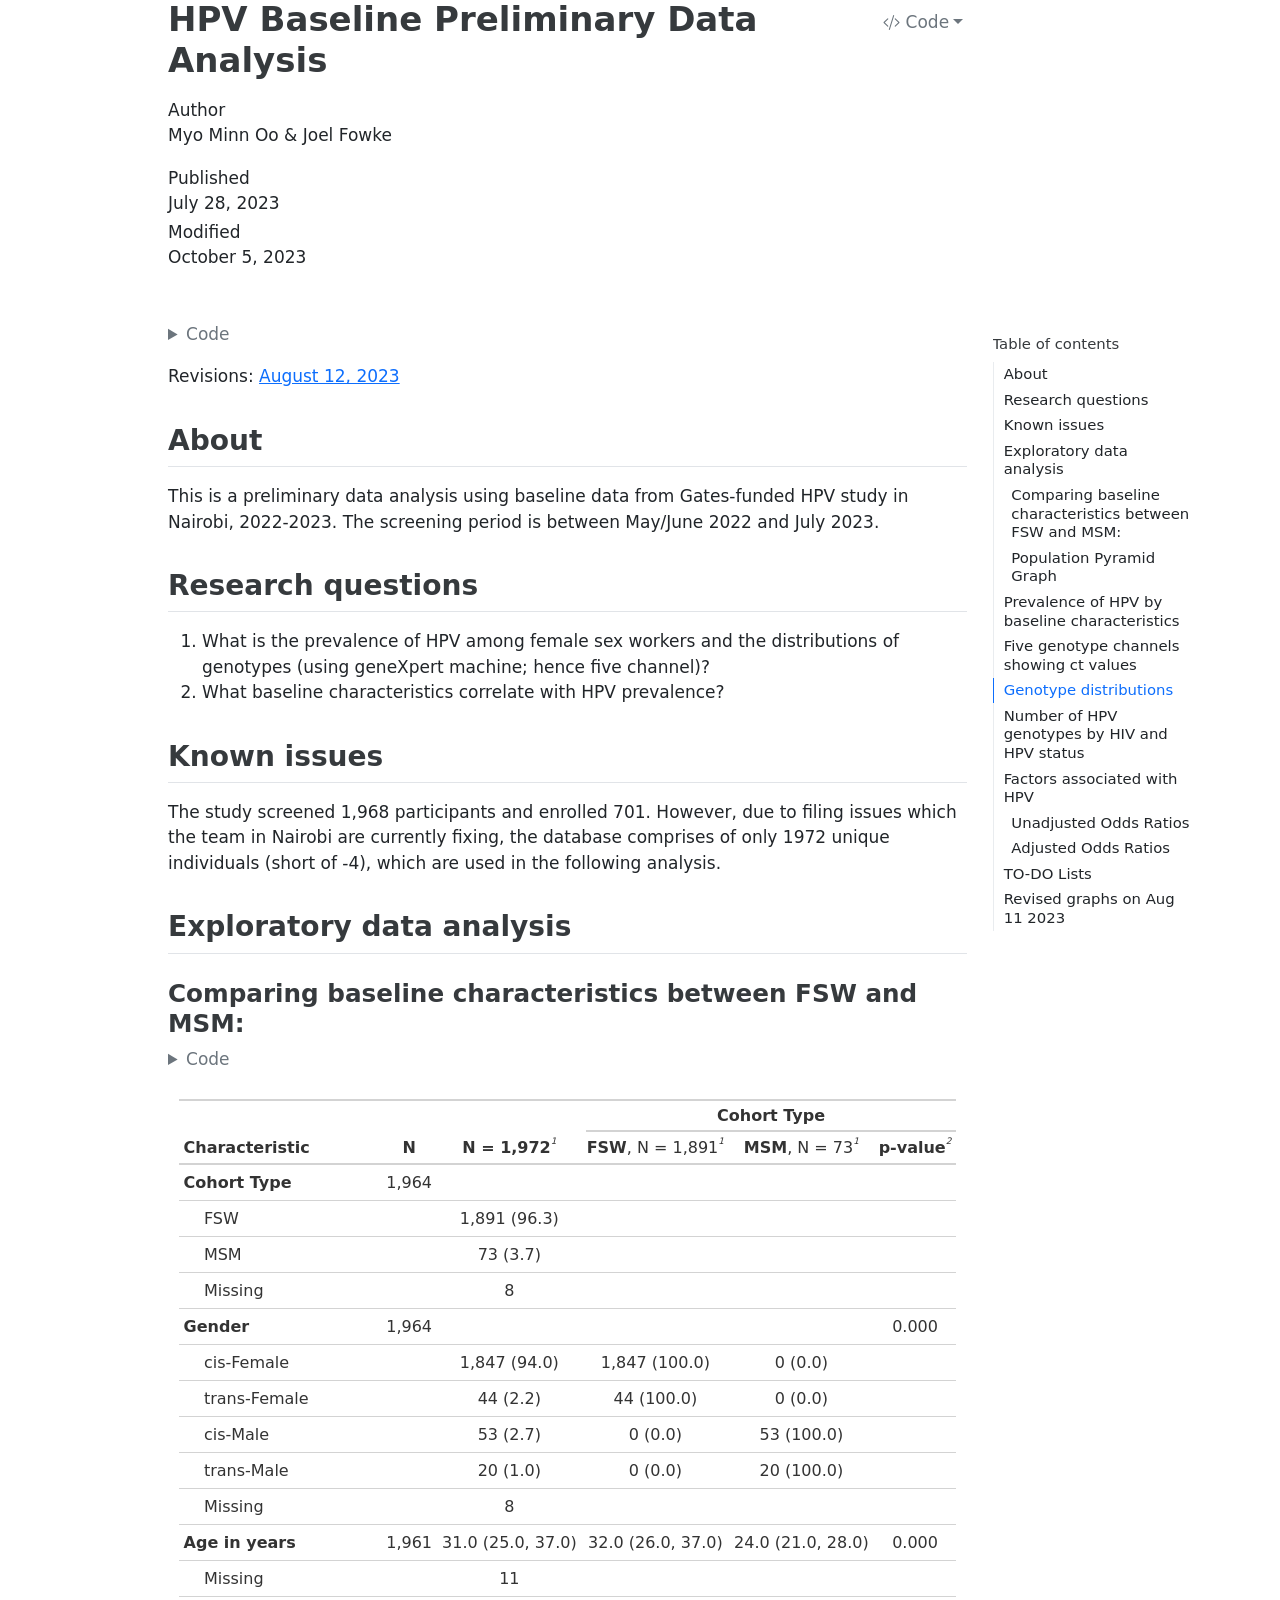
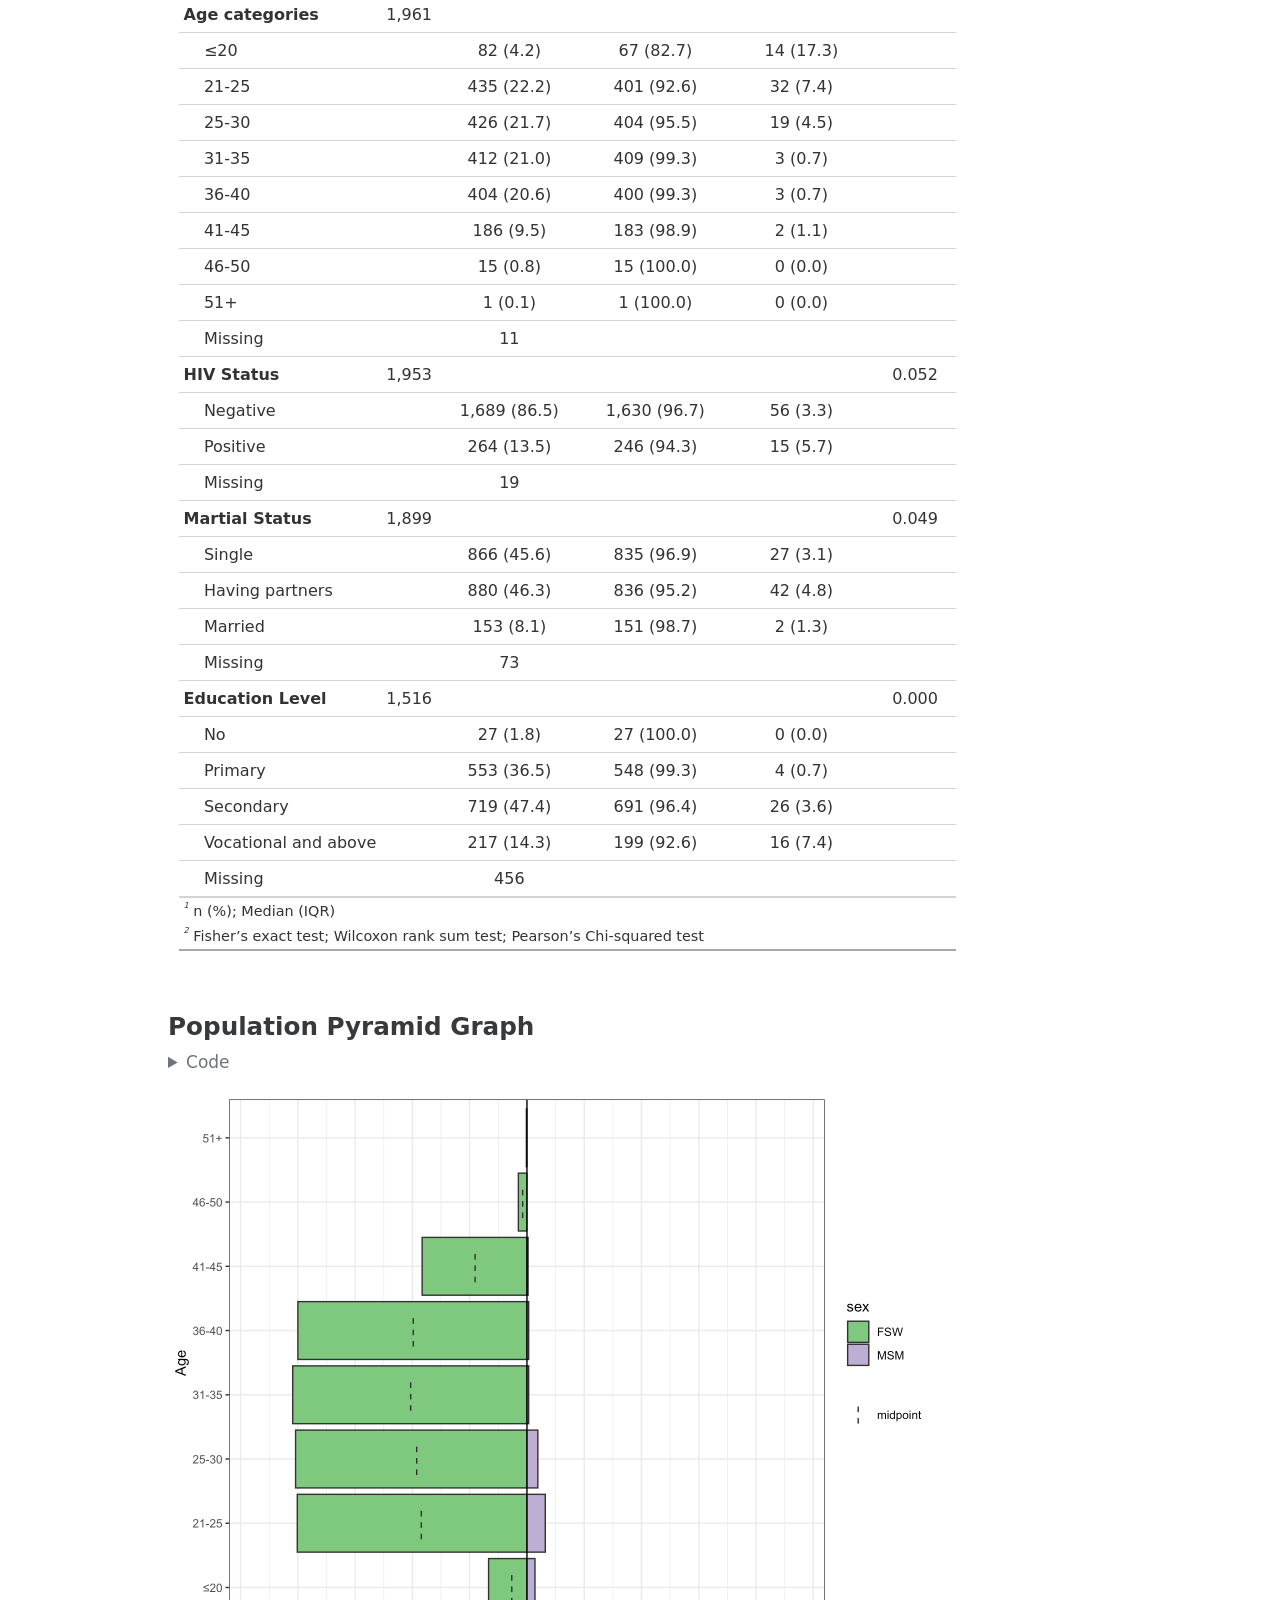
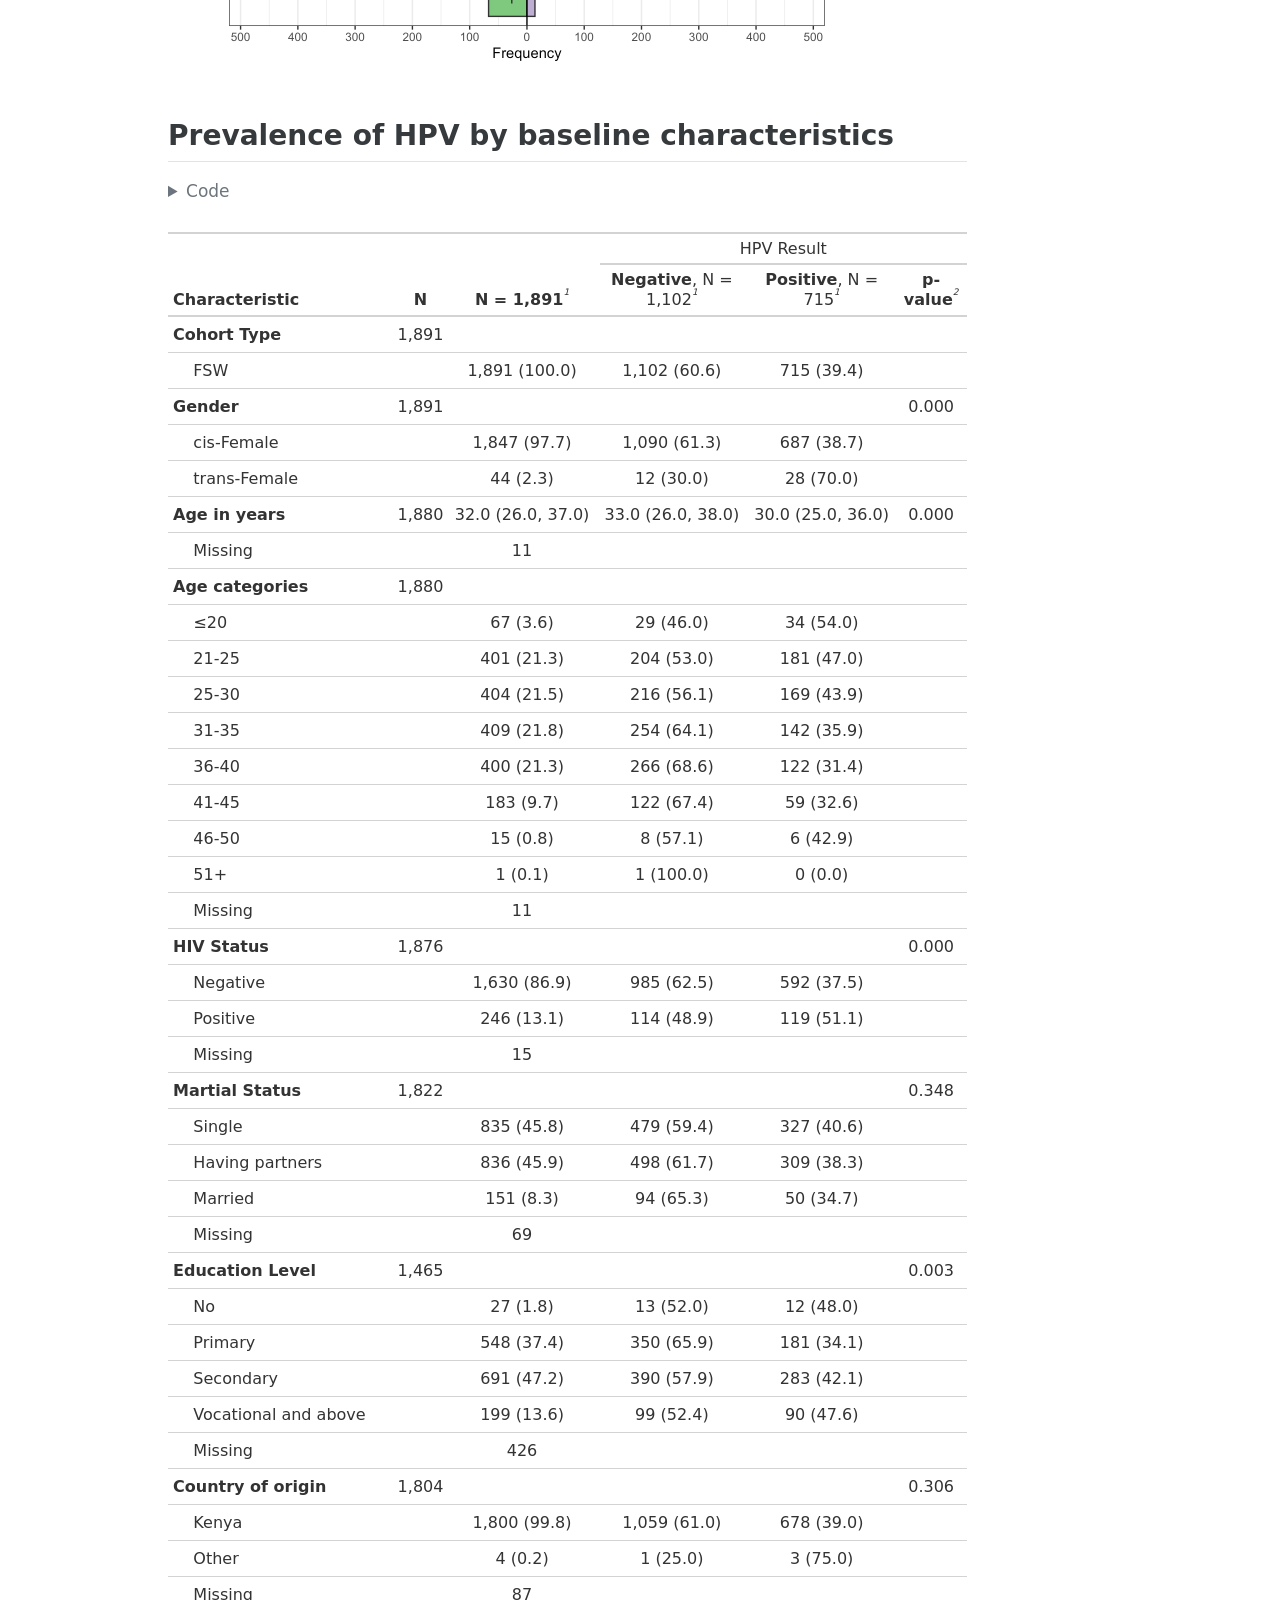
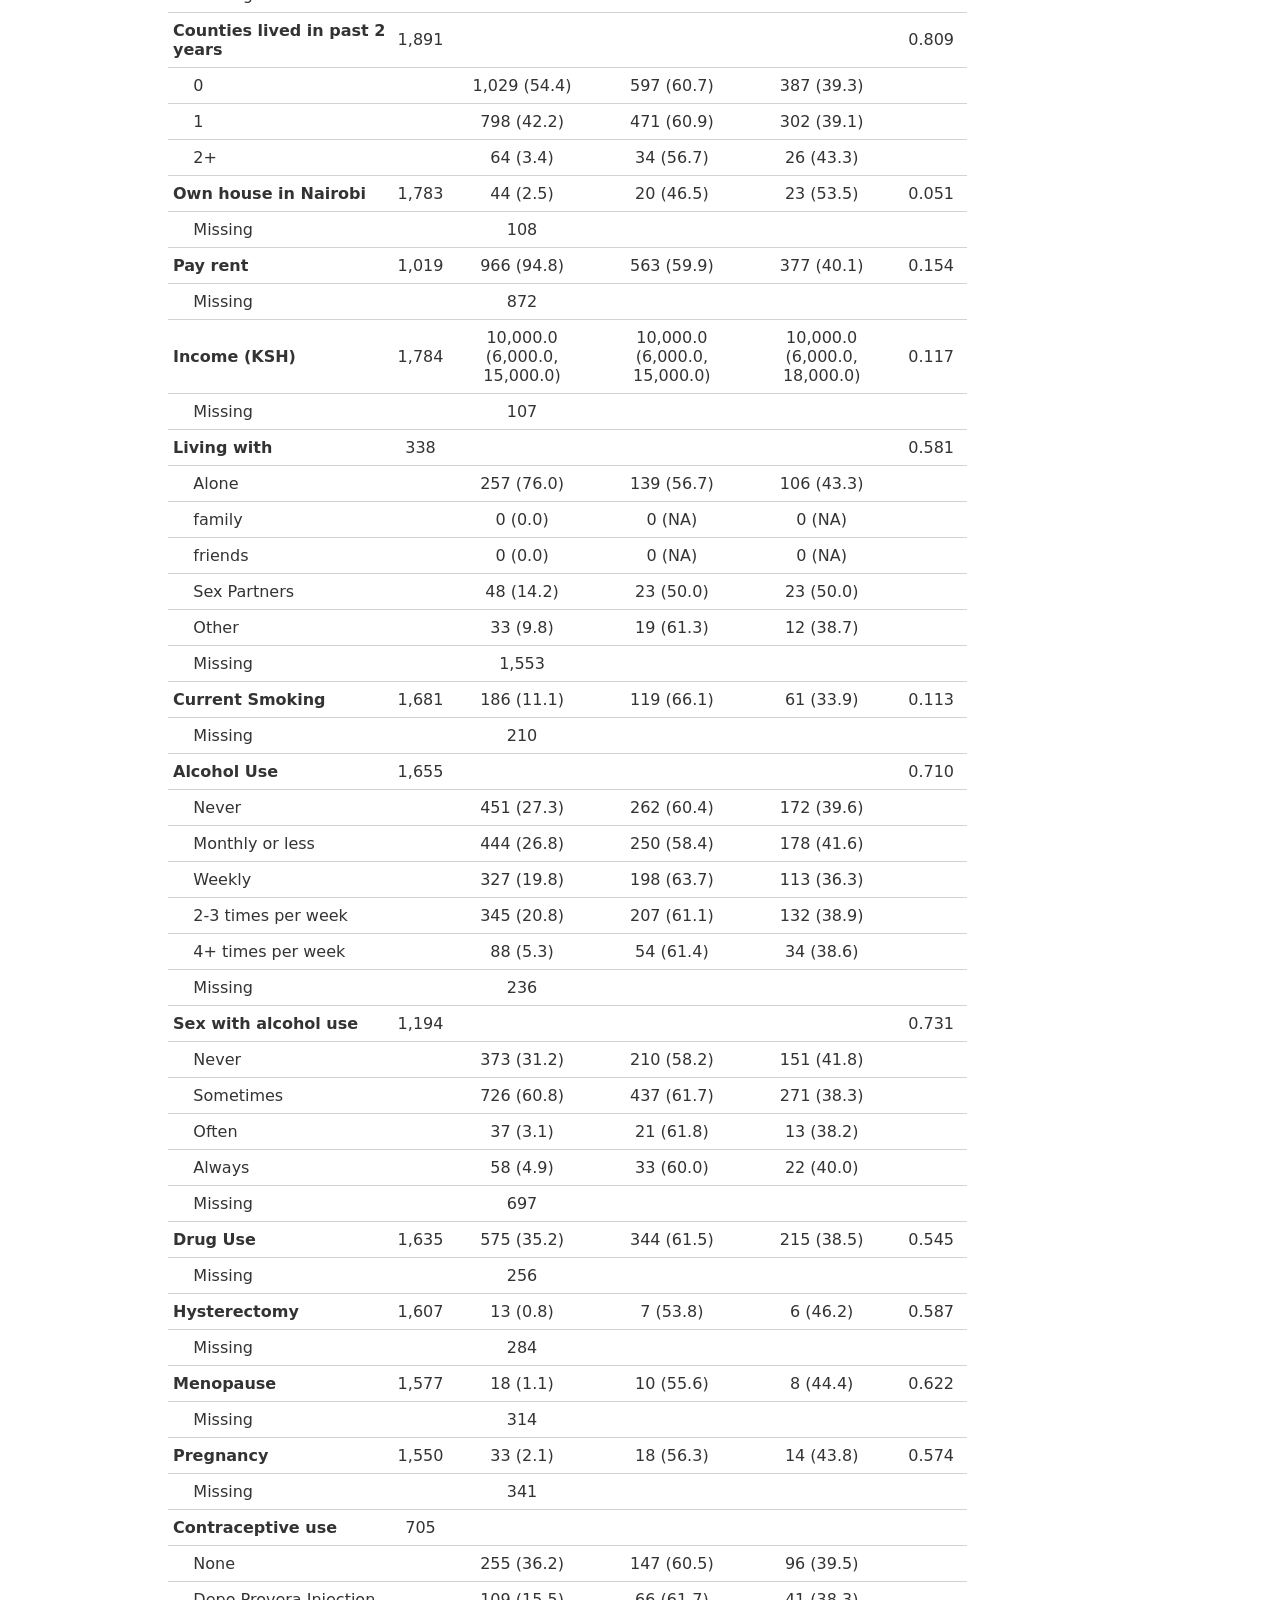
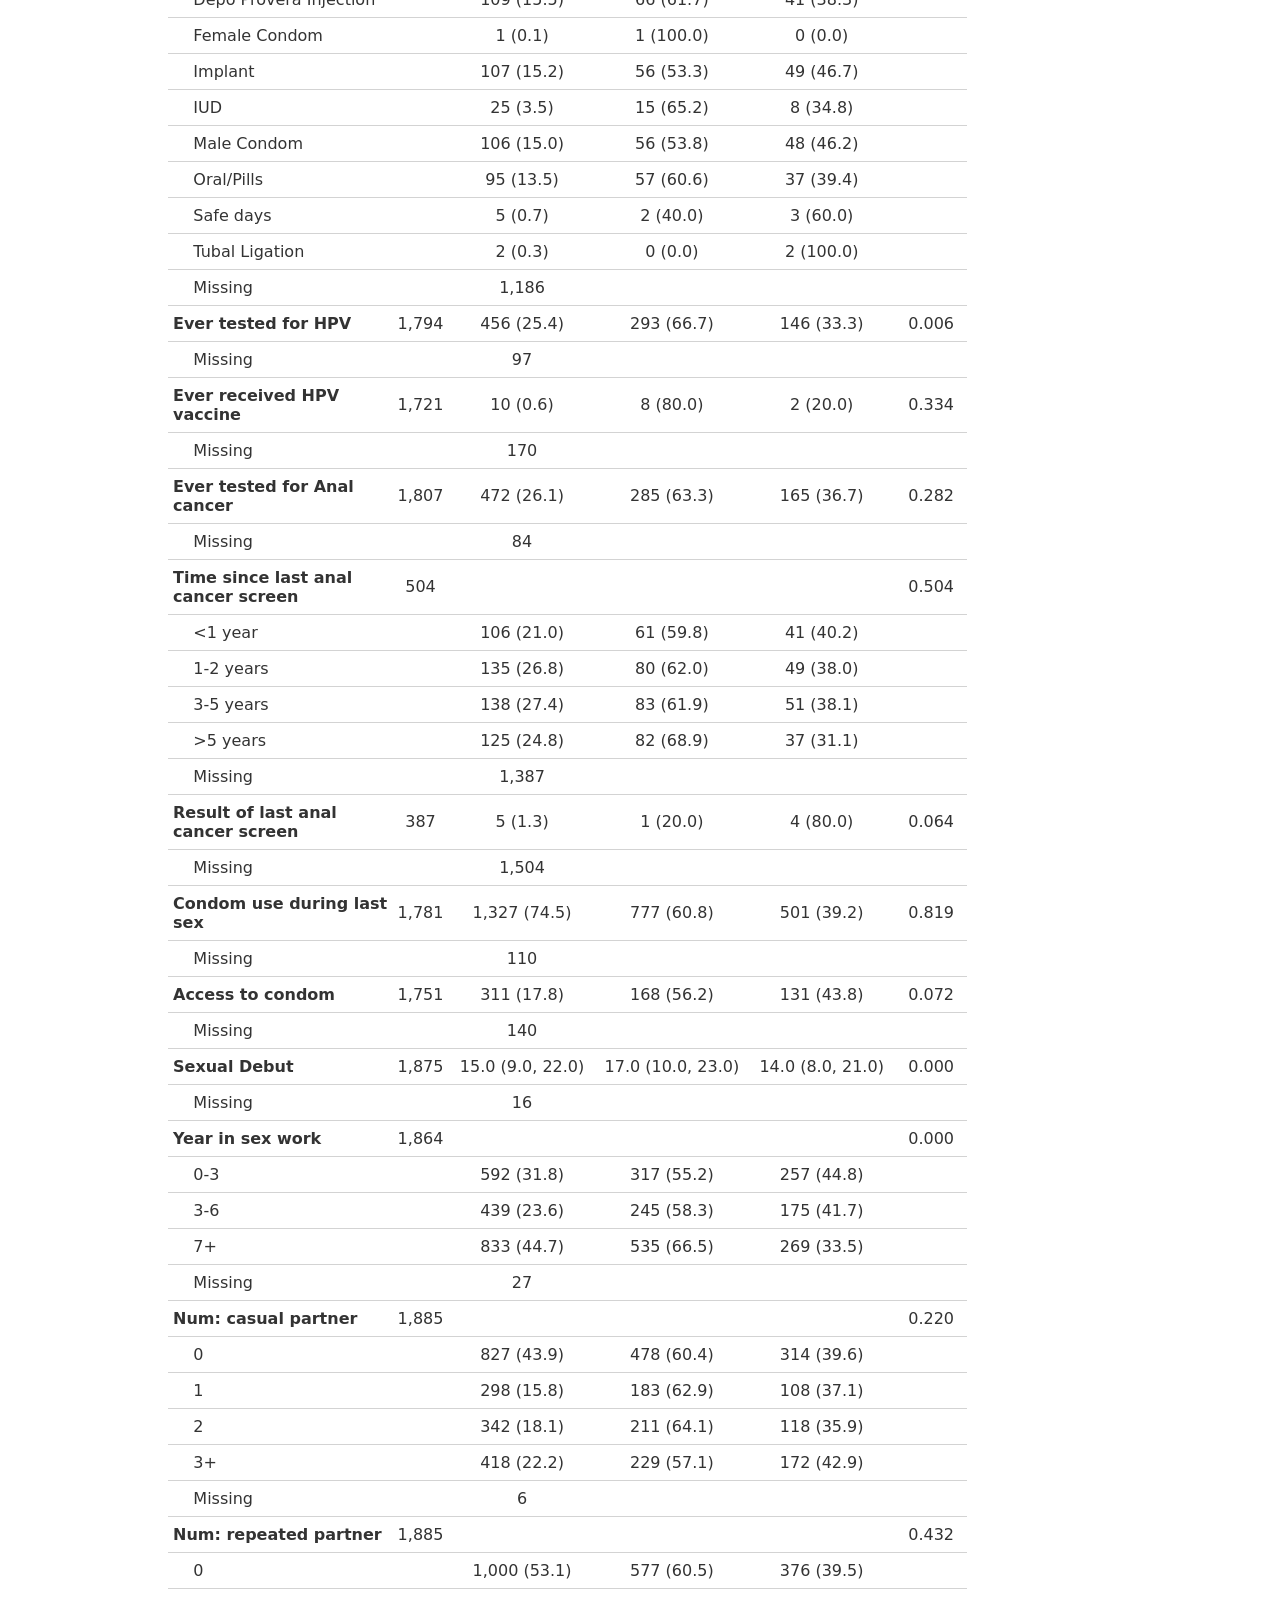
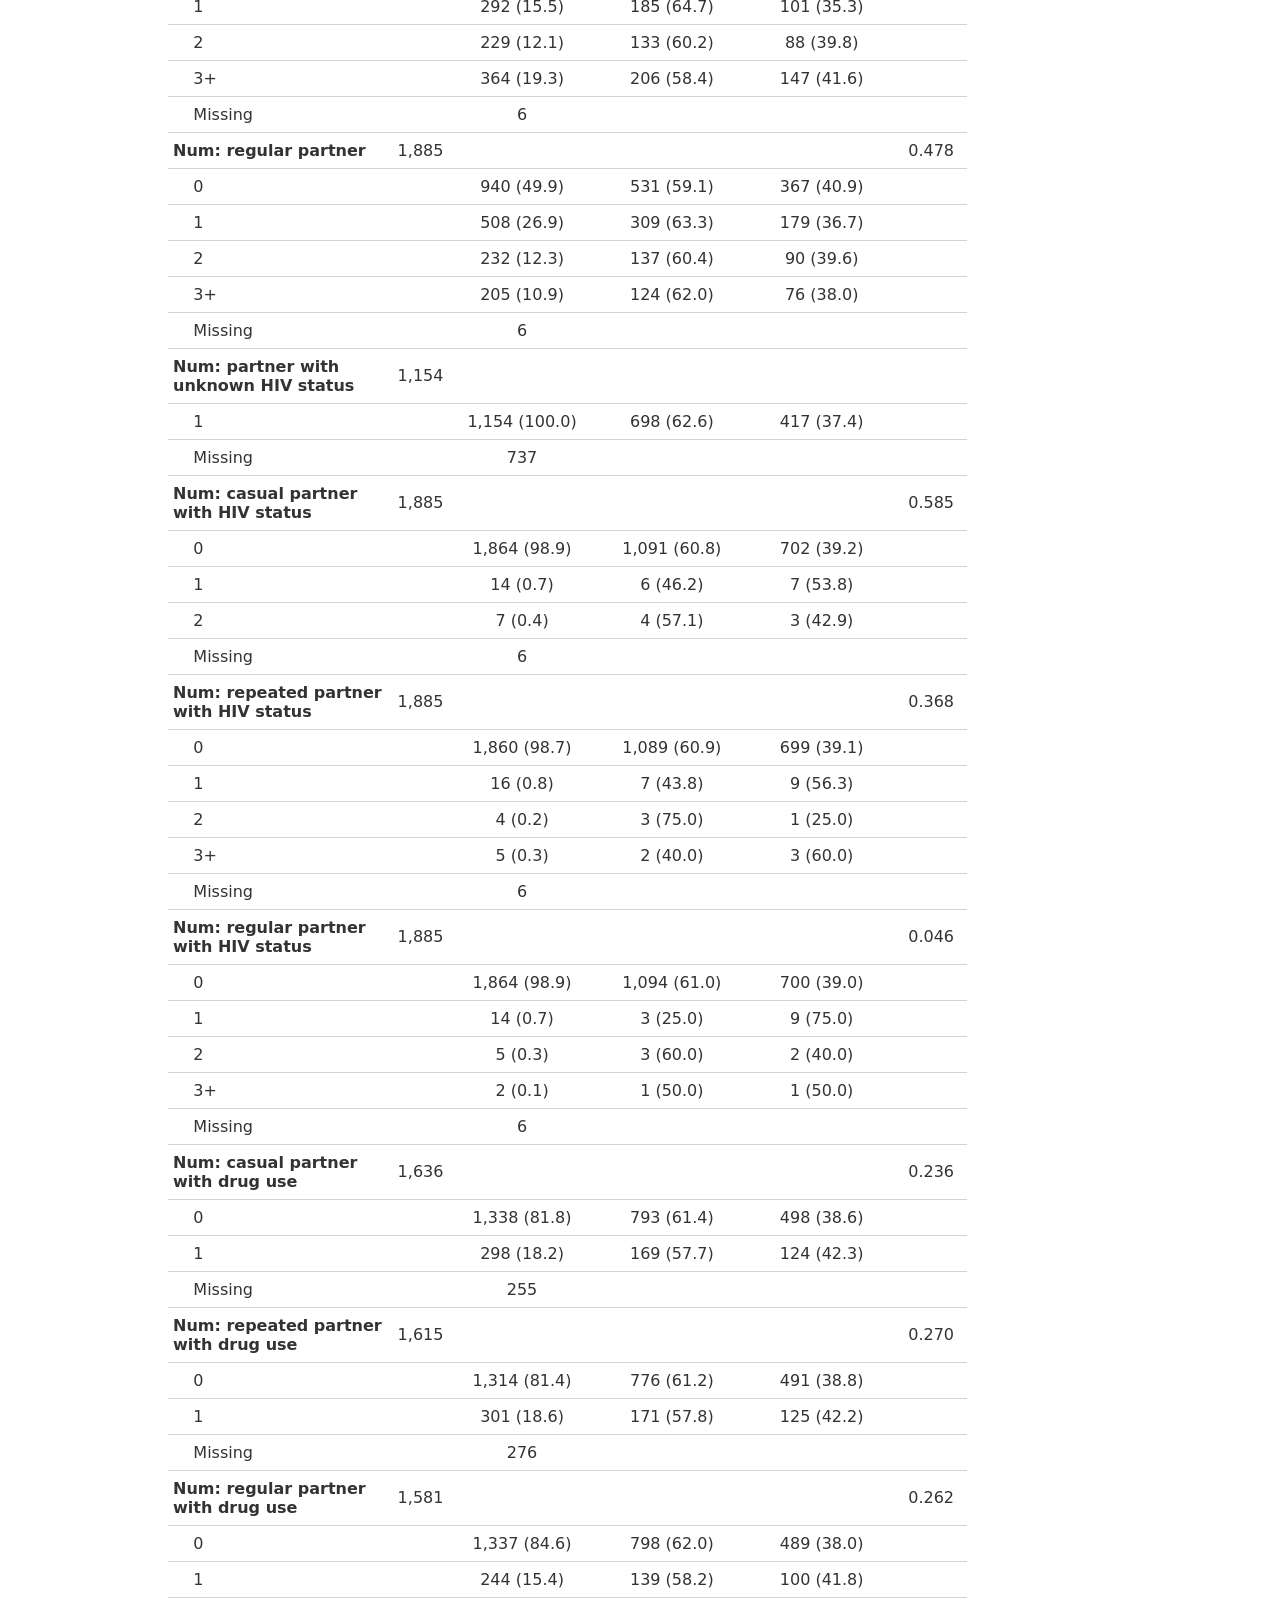
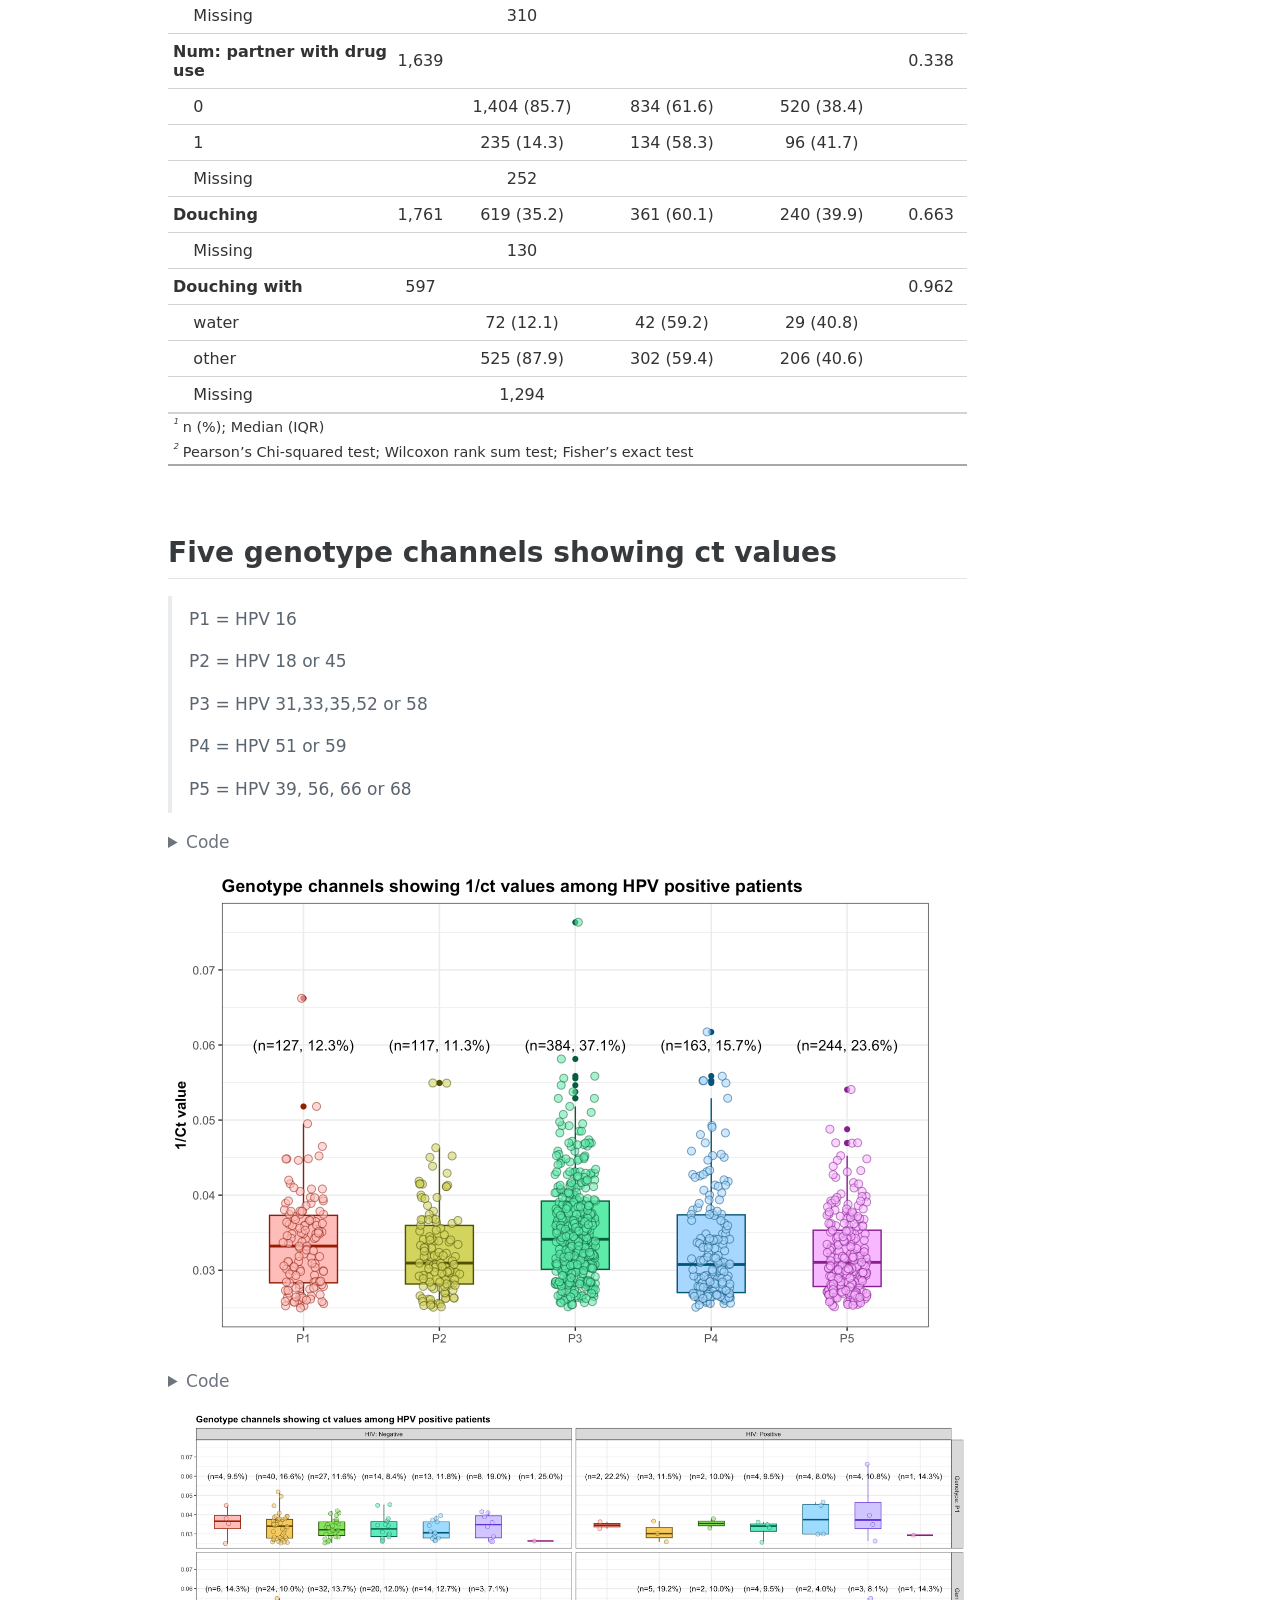
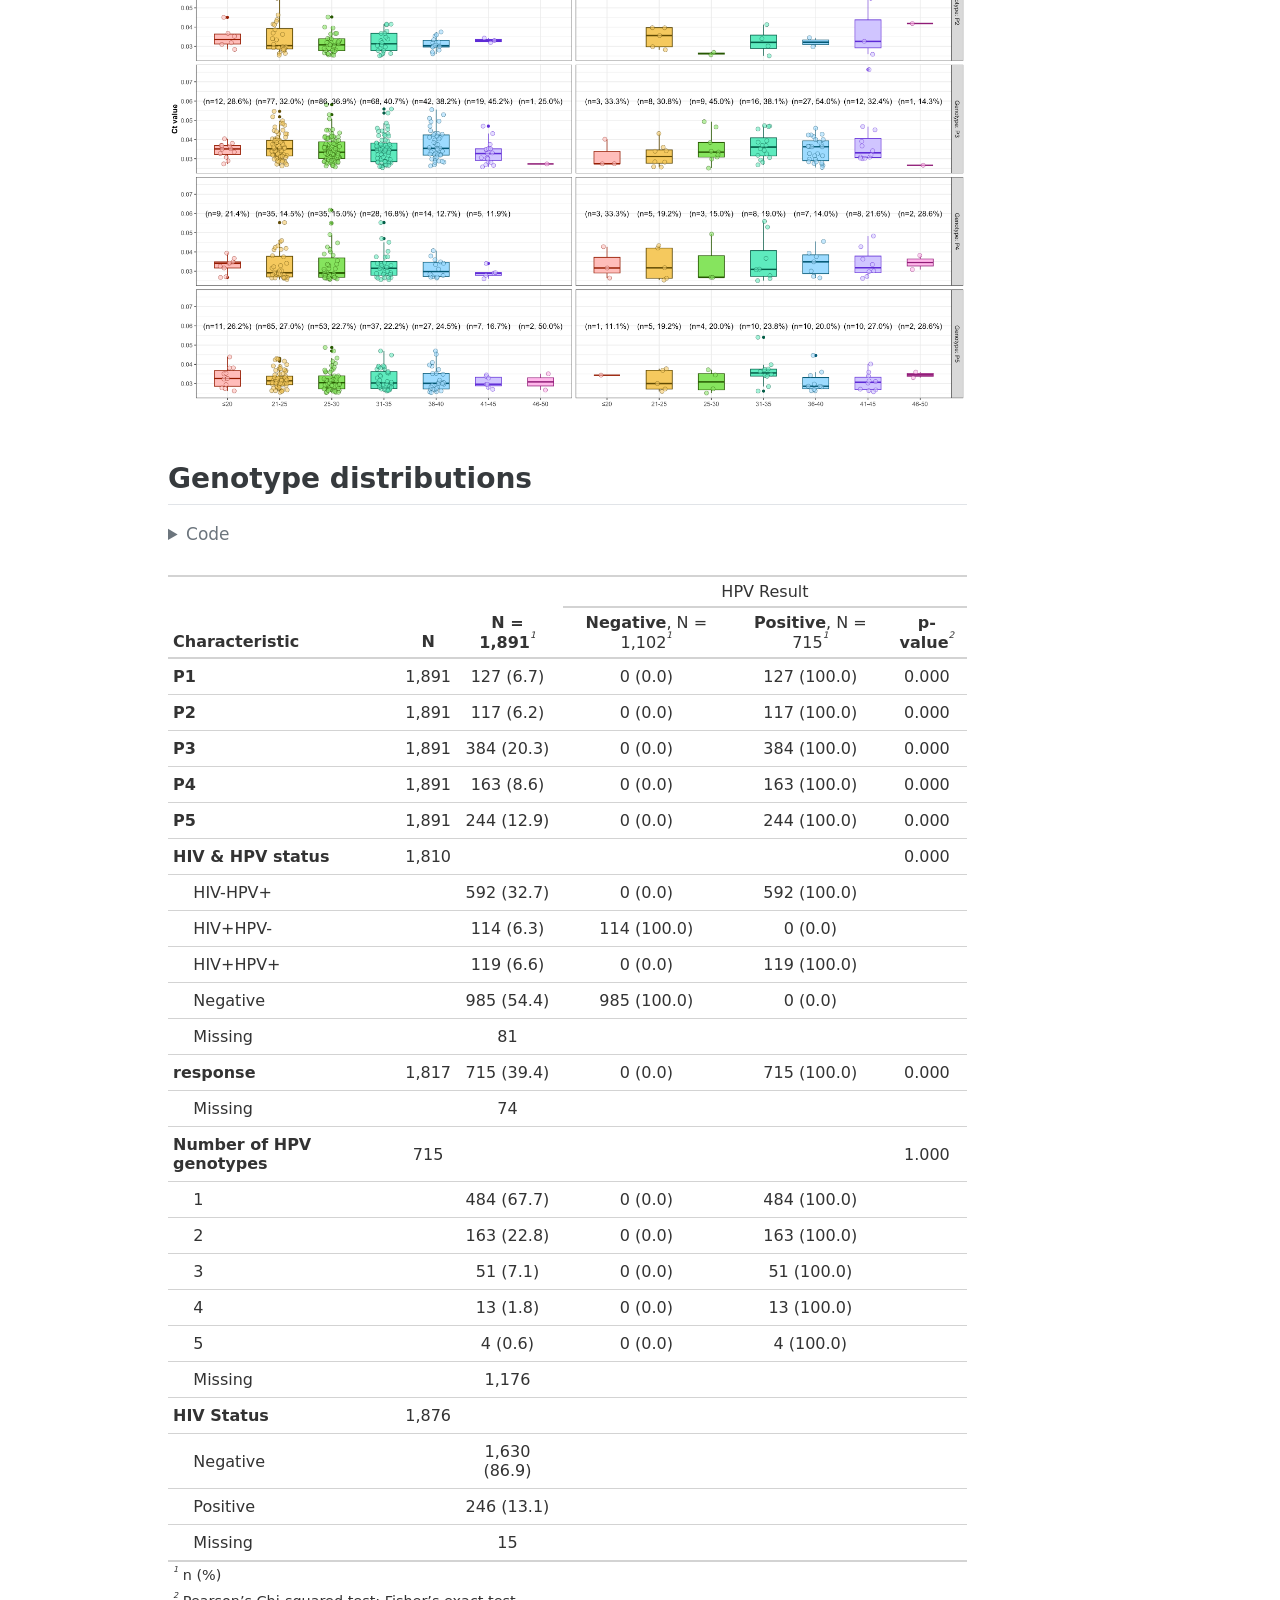
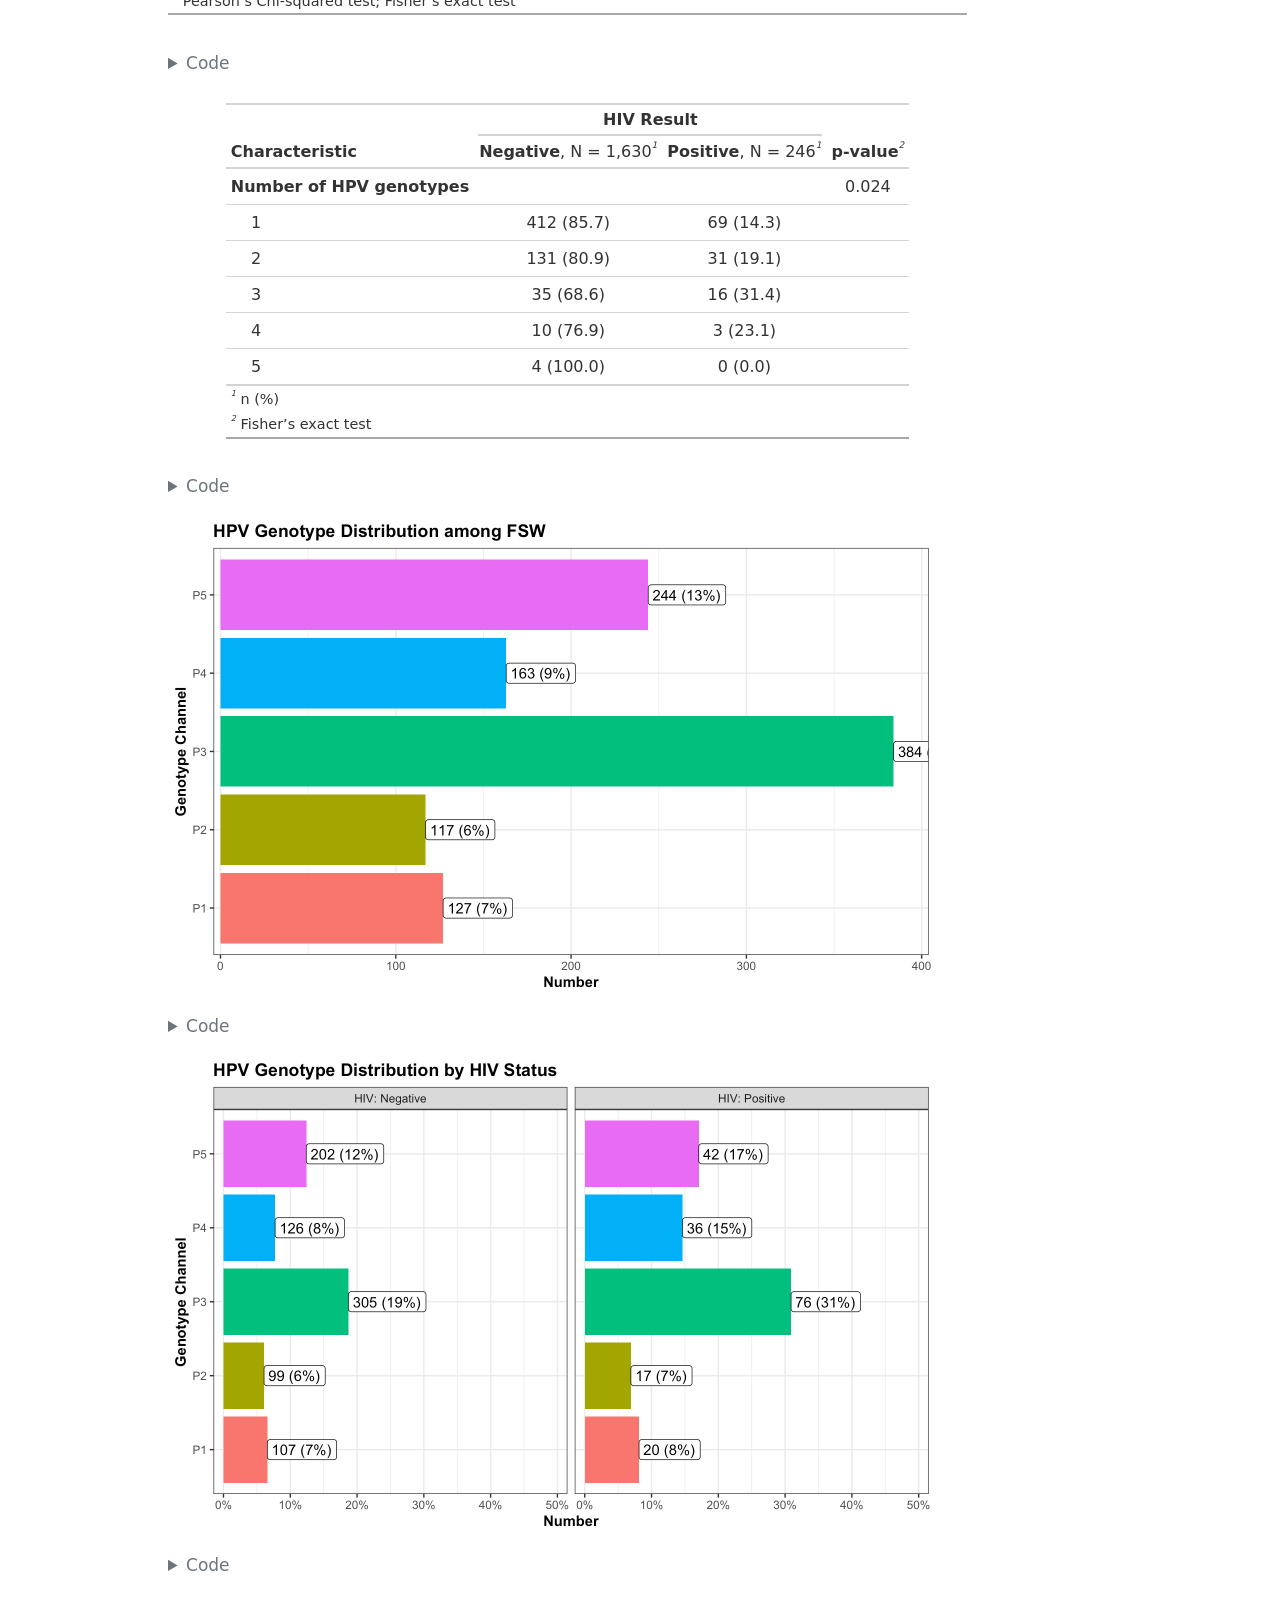
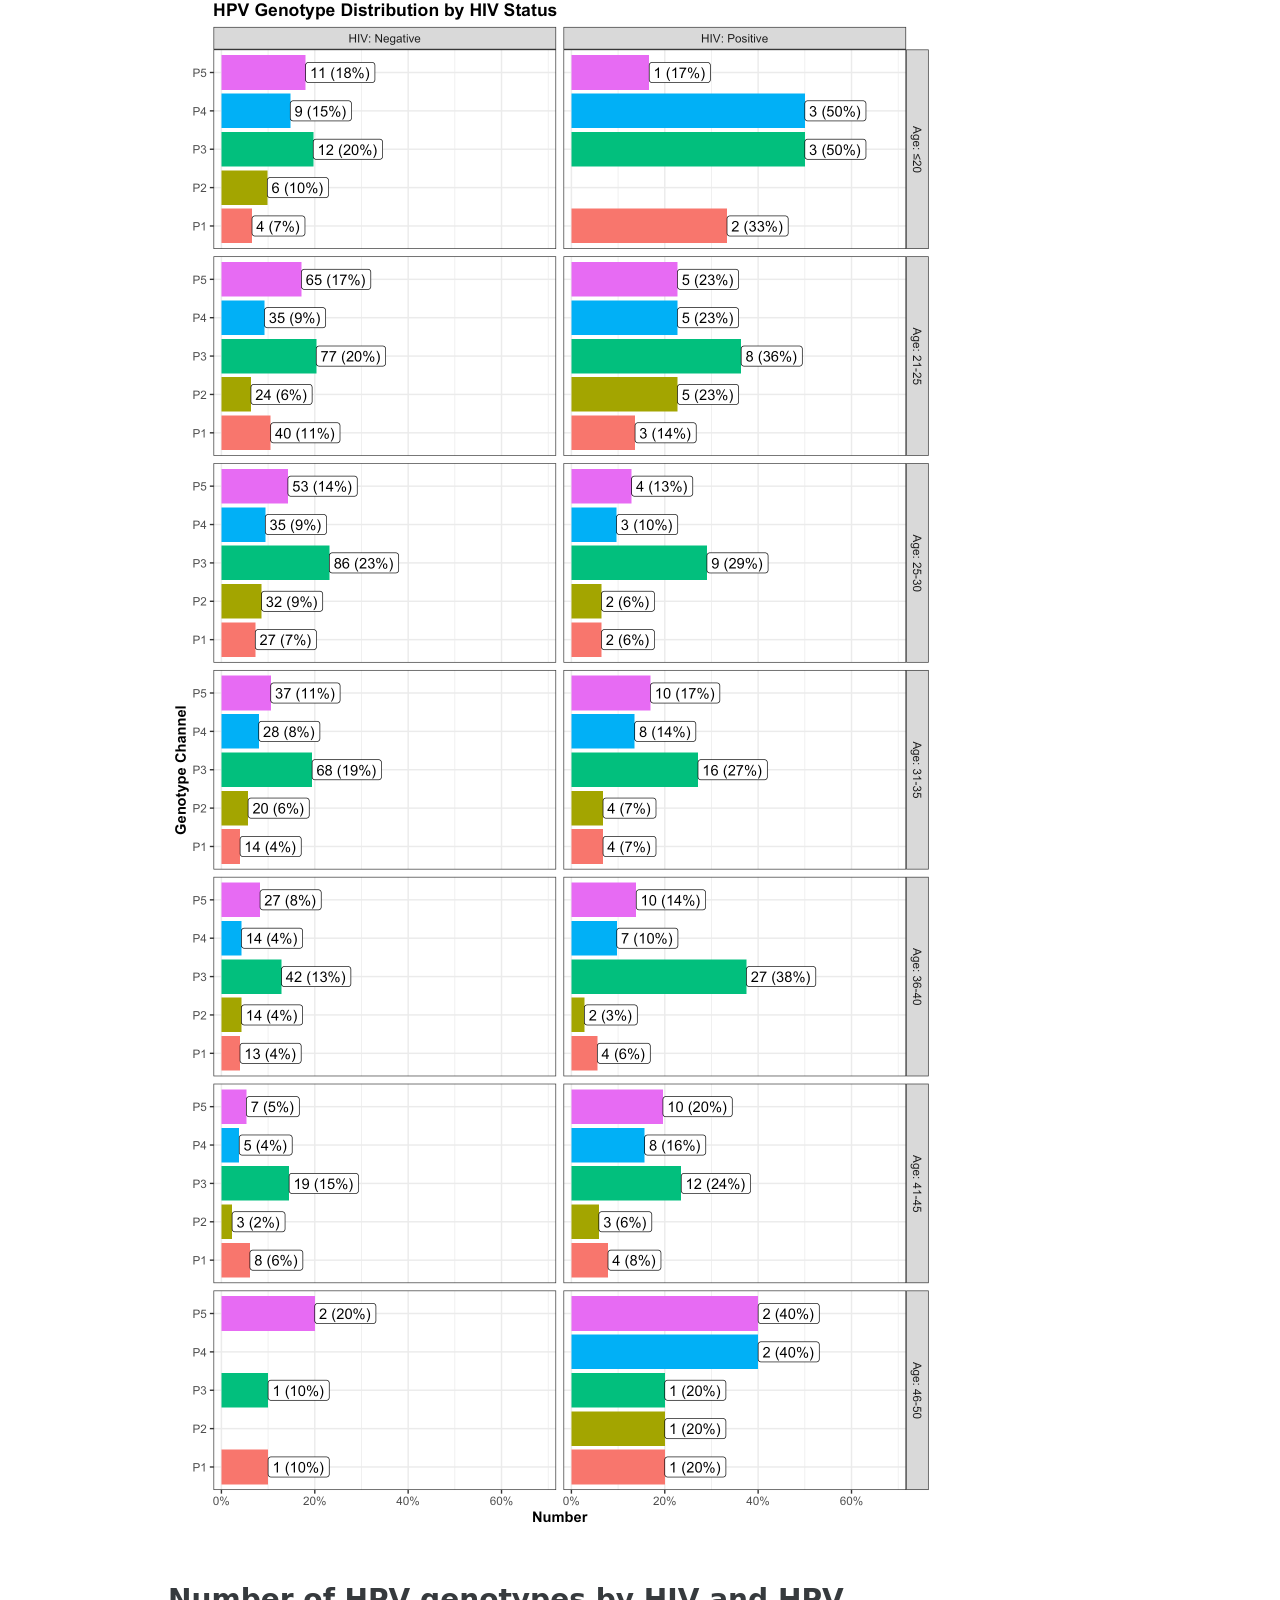
==== commit 4e4c6ff8: "updated" ====
--- a/docs/index.html
+++ b/docs/index.html
@@ -2,7 +2,7 @@
 <html xmlns="http://www.w3.org/1999/xhtml" lang="en" xml:lang="en"><head>
 
 <meta charset="utf-8">
-<meta name="generator" content="quarto-1.3.353">
+<meta name="generator" content="quarto-1.3.433">
 
 <meta name="viewport" content="width=device-width, initial-scale=1.0, user-scalable=yes">
 
@@ -102,7 +102,7 @@
       <div>
       <div class="quarto-title-meta-heading">Modified</div>
       <div class="quarto-title-meta-contents">
-        <p class="date-modified">August 12, 2023</p>
+        <p class="date-modified">October 5, 2023</p>
       </div>
     </div>
       
@@ -133,6 +133,7 @@
   <li><a href="#adjusted-odds-ratios" id="toc-adjusted-odds-ratios" class="nav-link" data-scroll-target="#adjusted-odds-ratios">Adjusted Odds Ratios</a></li>
   </ul></li>
   <li><a href="#to-do-lists" id="toc-to-do-lists" class="nav-link" data-scroll-target="#to-do-lists">TO-DO Lists</a></li>
+  <li><a href="#revised-graphs-on-aug-11-2023" id="toc-revised-graphs-on-aug-11-2023" class="nav-link" data-scroll-target="#revised-graphs-on-aug-11-2023">Revised graphs on Aug 11 2023</a></li>
   </ul>
 </nav>
 </div>
@@ -181,6 +182,7 @@
 <span id="cb1-35"><a href="#cb1-35" aria-hidden="true" tabindex="-1"></a>    labelled<span class="sc">::</span><span class="fu">set_variable_labels</span>(<span class="at">.labels =</span> vars, <span class="at">.strict =</span> <span class="cn">FALSE</span>)</span></code><button title="Copy to Clipboard" class="code-copy-button"><i class="bi"></i></button></pre></div>
 </details>
 </div>
+<p>Revisions: <a href="./2023-08-12/index.html">August 12, 2023</a></p>
 <section id="about" class="level2">
 <h2 class="anchored" data-anchor-id="about">About</h2>
 <p>This is a preliminary data analysis using baseline data from Gates-funded HPV study in Nairobi, 2022-2023. The screening period is between May/June 2022 and July 2023.</p>
@@ -194,7 +196,7 @@
 </section>
 <section id="known-issues" class="level2">
 <h2 class="anchored" data-anchor-id="known-issues">Known issues</h2>
-<p>The study screened 1,968 participants and enrolled 701. However, due to filing issues which the team in Nairobi are currently fixing, the database comprises of only 1698 unique individuals (short of 270), which are used in the following analysis.</p>
+<p>The study screened 1,968 participants and enrolled 701. However, due to filing issues which the team in Nairobi are currently fixing, the database comprises of only 1972 unique individuals (short of -4), which are used in the following analysis.</p>
 </section>
 <section id="exploratory-data-analysis" class="level2">
 <h2 class="anchored" data-anchor-id="exploratory-data-analysis">Exploratory data analysis</h2>
@@ -227,23 +229,23 @@
 </details>
 <div class="cell-output-display">
 
-<div id="kvxnetizjo" style="padding-left:0px;padding-right:0px;padding-top:10px;padding-bottom:10px;overflow-x:auto;overflow-y:auto;width:auto;height:auto;">
-<style>#kvxnetizjo table {
+<div id="poxwcgjiyu" style="padding-left:0px;padding-right:0px;padding-top:10px;padding-bottom:10px;overflow-x:auto;overflow-y:auto;width:auto;height:auto;">
+<style>#poxwcgjiyu table {
   font-family: system-ui, 'Segoe UI', Roboto, Helvetica, Arial, sans-serif, 'Apple Color Emoji', 'Segoe UI Emoji', 'Segoe UI Symbol', 'Noto Color Emoji';
   -webkit-font-smoothing: antialiased;
   -moz-osx-font-smoothing: grayscale;
 }
 
-#kvxnetizjo thead, #kvxnetizjo tbody, #kvxnetizjo tfoot, #kvxnetizjo tr, #kvxnetizjo td, #kvxnetizjo th {
+#poxwcgjiyu thead, #poxwcgjiyu tbody, #poxwcgjiyu tfoot, #poxwcgjiyu tr, #poxwcgjiyu td, #poxwcgjiyu th {
   border-style: none;
 }
 
-#kvxnetizjo p {
+#poxwcgjiyu p {
   margin: 0;
   padding: 0;
 }
 
-#kvxnetizjo .gt_table {
+#poxwcgjiyu .gt_table {
   display: table;
   border-collapse: collapse;
   line-height: normal;
@@ -269,12 +271,12 @@
   border-left-color: #D3D3D3;
 }
 
-#kvxnetizjo .gt_caption {
+#poxwcgjiyu .gt_caption {
   padding-top: 4px;
   padding-bottom: 4px;
 }
 
-#kvxnetizjo .gt_title {
+#poxwcgjiyu .gt_title {
   color: #333333;
   font-size: 125%;
   font-weight: initial;
@@ -286,7 +288,7 @@
   border-bottom-width: 0;
 }
 
-#kvxnetizjo .gt_subtitle {
+#poxwcgjiyu .gt_subtitle {
   color: #333333;
   font-size: 85%;
   font-weight: initial;
@@ -298,7 +300,7 @@
   border-top-width: 0;
 }
 
-#kvxnetizjo .gt_heading {
+#poxwcgjiyu .gt_heading {
   background-color: #FFFFFF;
   text-align: center;
   border-bottom-color: #FFFFFF;
@@ -310,13 +312,13 @@
   border-right-color: #D3D3D3;
 }
 
-#kvxnetizjo .gt_bottom_border {
+#poxwcgjiyu .gt_bottom_border {
   border-bottom-style: solid;
   border-bottom-width: 2px;
   border-bottom-color: #D3D3D3;
 }
 
-#kvxnetizjo .gt_col_headings {
+#poxwcgjiyu .gt_col_headings {
   border-top-style: solid;
   border-top-width: 2px;
   border-top-color: #D3D3D3;
@@ -331,7 +333,7 @@
   border-right-color: #D3D3D3;
 }
 
-#kvxnetizjo .gt_col_heading {
+#poxwcgjiyu .gt_col_heading {
   color: #333333;
   background-color: #FFFFFF;
   font-size: 100%;
@@ -351,7 +353,7 @@
   overflow-x: hidden;
 }
 
-#kvxnetizjo .gt_column_spanner_outer {
+#poxwcgjiyu .gt_column_spanner_outer {
   color: #333333;
   background-color: #FFFFFF;
   font-size: 100%;
@@ -363,15 +365,15 @@
   padding-right: 4px;
 }
 
-#kvxnetizjo .gt_column_spanner_outer:first-child {
+#poxwcgjiyu .gt_column_spanner_outer:first-child {
   padding-left: 0;
 }
 
-#kvxnetizjo .gt_column_spanner_outer:last-child {
+#poxwcgjiyu .gt_column_spanner_outer:last-child {
   padding-right: 0;
 }
 
-#kvxnetizjo .gt_column_spanner {
+#poxwcgjiyu .gt_column_spanner {
   border-bottom-style: solid;
   border-bottom-width: 2px;
   border-bottom-color: #D3D3D3;
@@ -383,11 +385,11 @@
   width: 100%;
 }
 
-#kvxnetizjo .gt_spanner_row {
+#poxwcgjiyu .gt_spanner_row {
   border-bottom-style: hidden;
 }
 
-#kvxnetizjo .gt_group_heading {
+#poxwcgjiyu .gt_group_heading {
   padding-top: 8px;
   padding-bottom: 8px;
   padding-left: 5px;
@@ -413,7 +415,7 @@
   text-align: left;
 }
 
-#kvxnetizjo .gt_empty_group_heading {
+#poxwcgjiyu .gt_empty_group_heading {
   padding: 0.5px;
   color: #333333;
   background-color: #FFFFFF;
@@ -428,15 +430,15 @@
   vertical-align: middle;
 }
 
-#kvxnetizjo .gt_from_md > :first-child {
+#poxwcgjiyu .gt_from_md > :first-child {
   margin-top: 0;
 }
 
-#kvxnetizjo .gt_from_md > :last-child {
+#poxwcgjiyu .gt_from_md > :last-child {
   margin-bottom: 0;
 }
 
-#kvxnetizjo .gt_row {
+#poxwcgjiyu .gt_row {
   padding-top: 8px;
   padding-bottom: 8px;
   padding-left: 5px;
@@ -455,7 +457,7 @@
   overflow-x: hidden;
 }
 
-#kvxnetizjo .gt_stub {
+#poxwcgjiyu .gt_stub {
   color: #333333;
   background-color: #FFFFFF;
   font-size: 100%;
@@ -468,7 +470,7 @@
   padding-right: 5px;
 }
 
-#kvxnetizjo .gt_stub_row_group {
+#poxwcgjiyu .gt_stub_row_group {
   color: #333333;
   background-color: #FFFFFF;
   font-size: 100%;
@@ -482,15 +484,15 @@
   vertical-align: top;
 }
 
-#kvxnetizjo .gt_row_group_first td {
+#poxwcgjiyu .gt_row_group_first td {
   border-top-width: 2px;
 }
 
-#kvxnetizjo .gt_row_group_first th {
+#poxwcgjiyu .gt_row_group_first th {
   border-top-width: 2px;
 }
 
-#kvxnetizjo .gt_summary_row {
+#poxwcgjiyu .gt_summary_row {
   color: #333333;
   background-color: #FFFFFF;
   text-transform: inherit;
@@ -500,16 +502,16 @@
   padding-right: 5px;
 }
 
-#kvxnetizjo .gt_first_summary_row {
+#poxwcgjiyu .gt_first_summary_row {
   border-top-style: solid;
   border-top-color: #D3D3D3;
 }
 
-#kvxnetizjo .gt_first_summary_row.thick {
+#poxwcgjiyu .gt_first_summary_row.thick {
   border-top-width: 2px;
 }
 
-#kvxnetizjo .gt_last_summary_row {
+#poxwcgjiyu .gt_last_summary_row {
   padding-top: 8px;
   padding-bottom: 8px;
   padding-left: 5px;
@@ -519,7 +521,7 @@
   border-bottom-color: #D3D3D3;
 }
 
-#kvxnetizjo .gt_grand_summary_row {
+#poxwcgjiyu .gt_grand_summary_row {
   color: #333333;
   background-color: #FFFFFF;
   text-transform: inherit;
@@ -529,7 +531,7 @@
   padding-right: 5px;
 }
 
-#kvxnetizjo .gt_first_grand_summary_row {
+#poxwcgjiyu .gt_first_grand_summary_row {
   padding-top: 8px;
   padding-bottom: 8px;
   padding-left: 5px;
@@ -539,7 +541,7 @@
   border-top-color: #D3D3D3;
 }
 
-#kvxnetizjo .gt_last_grand_summary_row_top {
+#poxwcgjiyu .gt_last_grand_summary_row_top {
   padding-top: 8px;
   padding-bottom: 8px;
   padding-left: 5px;
@@ -549,11 +551,11 @@
   border-bottom-color: #D3D3D3;
 }
 
-#kvxnetizjo .gt_striped {
+#poxwcgjiyu .gt_striped {
   background-color: rgba(128, 128, 128, 0.05);
 }
 
-#kvxnetizjo .gt_table_body {
+#poxwcgjiyu .gt_table_body {
   border-top-style: solid;
   border-top-width: 2px;
   border-top-color: #D3D3D3;
@@ -562,7 +564,7 @@
   border-bottom-color: #D3D3D3;
 }
 
-#kvxnetizjo .gt_footnotes {
+#poxwcgjiyu .gt_footnotes {
   color: #333333;
   background-color: #FFFFFF;
   border-bottom-style: none;
@@ -576,7 +578,7 @@
   border-right-color: #D3D3D3;
 }
 
-#kvxnetizjo .gt_footnote {
+#poxwcgjiyu .gt_footnote {
   margin: 0px;
   font-size: 90%;
   padding-top: 4px;
@@ -585,7 +587,7 @@
   padding-right: 5px;
 }
 
-#kvxnetizjo .gt_sourcenotes {
+#poxwcgjiyu .gt_sourcenotes {
   color: #333333;
   background-color: #FFFFFF;
   border-bottom-style: none;
@@ -599,7 +601,7 @@
   border-right-color: #D3D3D3;
 }
 
-#kvxnetizjo .gt_sourcenote {
+#poxwcgjiyu .gt_sourcenote {
   font-size: 90%;
   padding-top: 4px;
   padding-bottom: 4px;
@@ -607,63 +609,63 @@
   padding-right: 5px;
 }
 
-#kvxnetizjo .gt_left {
+#poxwcgjiyu .gt_left {
   text-align: left;
 }
 
-#kvxnetizjo .gt_center {
+#poxwcgjiyu .gt_center {
   text-align: center;
 }
 
-#kvxnetizjo .gt_right {
+#poxwcgjiyu .gt_right {
   text-align: right;
   font-variant-numeric: tabular-nums;
 }
 
-#kvxnetizjo .gt_font_normal {
+#poxwcgjiyu .gt_font_normal {
   font-weight: normal;
 }
 
-#kvxnetizjo .gt_font_bold {
+#poxwcgjiyu .gt_font_bold {
   font-weight: bold;
 }
 
-#kvxnetizjo .gt_font_italic {
+#poxwcgjiyu .gt_font_italic {
   font-style: italic;
 }
 
-#kvxnetizjo .gt_super {
+#poxwcgjiyu .gt_super {
   font-size: 65%;
 }
 
-#kvxnetizjo .gt_footnote_marks {
+#poxwcgjiyu .gt_footnote_marks {
   font-size: 75%;
   vertical-align: 0.4em;
   position: initial;
 }
 
-#kvxnetizjo .gt_asterisk {
+#poxwcgjiyu .gt_asterisk {
   font-size: 100%;
   vertical-align: 0;
 }
 
-#kvxnetizjo .gt_indent_1 {
+#poxwcgjiyu .gt_indent_1 {
   text-indent: 5px;
 }
 
-#kvxnetizjo .gt_indent_2 {
+#poxwcgjiyu .gt_indent_2 {
   text-indent: 10px;
 }
 
-#kvxnetizjo .gt_indent_3 {
+#poxwcgjiyu .gt_indent_3 {
   text-indent: 15px;
 }
 
-#kvxnetizjo .gt_indent_4 {
+#poxwcgjiyu .gt_indent_4 {
   text-indent: 20px;
 }
 
-#kvxnetizjo .gt_indent_5 {
+#poxwcgjiyu .gt_indent_5 {
   text-indent: 25px;
 }
 </style>
@@ -673,136 +675,136 @@
     <tr class="gt_col_headings gt_spanner_row">
       <th class="gt_col_heading gt_columns_bottom_border gt_left" rowspan="2" colspan="1" scope="col" id="<strong>Characteristic</strong>"><strong>Characteristic</strong></th>
       <th class="gt_col_heading gt_columns_bottom_border gt_center" rowspan="2" colspan="1" scope="col" id="<strong>N</strong>"><strong>N</strong></th>
-      <th class="gt_col_heading gt_columns_bottom_border gt_center" rowspan="2" colspan="1" scope="col" id="<strong>Overall</strong>, N = 1698<span class=&quot;gt_footnote_marks&quot; style=&quot;white-space:nowrap;font-style:italic;font-weight:normal;&quot;><sup>1</sup></span>"><strong>Overall</strong>, N = 1698<span class="gt_footnote_marks" style="white-space:nowrap;font-style:italic;font-weight:normal;"><sup>1</sup></span></th>
+      <th class="gt_col_heading gt_columns_bottom_border gt_center" rowspan="2" colspan="1" scope="col" id="<strong>N = 1,972</strong><span class=&quot;gt_footnote_marks&quot; style=&quot;white-space:nowrap;font-style:italic;font-weight:normal;&quot;><sup>1</sup></span>"><strong>N = 1,972</strong><span class="gt_footnote_marks" style="white-space:nowrap;font-style:italic;font-weight:normal;"><sup>1</sup></span></th>
       <th class="gt_center gt_columns_top_border gt_column_spanner_outer" rowspan="1" colspan="3" scope="colgroup" id="<strong>Cohort Type</strong>">
         <span class="gt_column_spanner"><strong>Cohort Type</strong></span>
       </th>
     </tr>
     <tr class="gt_col_headings">
-      <th class="gt_col_heading gt_columns_bottom_border gt_center" rowspan="1" colspan="1" scope="col" id="<strong>FSW</strong>, N = 1622 (95.9%)<span class=&quot;gt_footnote_marks&quot; style=&quot;white-space:nowrap;font-style:italic;font-weight:normal;&quot;><sup>1</sup></span>"><strong>FSW</strong>, N = 1622 (95.9%)<span class="gt_footnote_marks" style="white-space:nowrap;font-style:italic;font-weight:normal;"><sup>1</sup></span></th>
-      <th class="gt_col_heading gt_columns_bottom_border gt_center" rowspan="1" colspan="1" scope="col" id="<strong>MSM</strong>, N = 70 (4.14%)<span class=&quot;gt_footnote_marks&quot; style=&quot;white-space:nowrap;font-style:italic;font-weight:normal;&quot;><sup>1</sup></span>"><strong>MSM</strong>, N = 70 (4.14%)<span class="gt_footnote_marks" style="white-space:nowrap;font-style:italic;font-weight:normal;"><sup>1</sup></span></th>
+      <th class="gt_col_heading gt_columns_bottom_border gt_center" rowspan="1" colspan="1" scope="col" id="<strong>FSW</strong>, N = 1,891<span class=&quot;gt_footnote_marks&quot; style=&quot;white-space:nowrap;font-style:italic;font-weight:normal;&quot;><sup>1</sup></span>"><strong>FSW</strong>, N = 1,891<span class="gt_footnote_marks" style="white-space:nowrap;font-style:italic;font-weight:normal;"><sup>1</sup></span></th>
+      <th class="gt_col_heading gt_columns_bottom_border gt_center" rowspan="1" colspan="1" scope="col" id="<strong>MSM</strong>, N = 73<span class=&quot;gt_footnote_marks&quot; style=&quot;white-space:nowrap;font-style:italic;font-weight:normal;&quot;><sup>1</sup></span>"><strong>MSM</strong>, N = 73<span class="gt_footnote_marks" style="white-space:nowrap;font-style:italic;font-weight:normal;"><sup>1</sup></span></th>
       <th class="gt_col_heading gt_columns_bottom_border gt_center" rowspan="1" colspan="1" scope="col" id="<strong>p-value</strong><span class=&quot;gt_footnote_marks&quot; style=&quot;white-space:nowrap;font-style:italic;font-weight:normal;&quot;><sup>2</sup></span>"><strong>p-value</strong><span class="gt_footnote_marks" style="white-space:nowrap;font-style:italic;font-weight:normal;"><sup>2</sup></span></th>
     </tr>
   </thead>
   <tbody class="gt_table_body">
     <tr><td headers="label" class="gt_row gt_left" style="font-weight: bold;">Cohort Type</td>
-<td headers="n_1" class="gt_row gt_center">1,692</td>
+<td headers="n_1" class="gt_row gt_center">1,964</td>
 <td headers="stat_0_1" class="gt_row gt_center"></td>
 <td headers="stat_1_2" class="gt_row gt_center"></td>
 <td headers="stat_2_2" class="gt_row gt_center"></td>
 <td headers="p.value_2" class="gt_row gt_center"></td></tr>
     <tr><td headers="label" class="gt_row gt_left">&nbsp;&nbsp;&nbsp;&nbsp;FSW</td>
 <td headers="n_1" class="gt_row gt_center"></td>
-<td headers="stat_0_1" class="gt_row gt_center">1,622 (95.9)</td>
+<td headers="stat_0_1" class="gt_row gt_center">1,891 (96.3)</td>
 <td headers="stat_1_2" class="gt_row gt_center"></td>
 <td headers="stat_2_2" class="gt_row gt_center"></td>
 <td headers="p.value_2" class="gt_row gt_center"></td></tr>
     <tr><td headers="label" class="gt_row gt_left">&nbsp;&nbsp;&nbsp;&nbsp;MSM</td>
 <td headers="n_1" class="gt_row gt_center"></td>
-<td headers="stat_0_1" class="gt_row gt_center">70 (4.1)</td>
+<td headers="stat_0_1" class="gt_row gt_center">73 (3.7)</td>
 <td headers="stat_1_2" class="gt_row gt_center"></td>
 <td headers="stat_2_2" class="gt_row gt_center"></td>
 <td headers="p.value_2" class="gt_row gt_center"></td></tr>
     <tr><td headers="label" class="gt_row gt_left">&nbsp;&nbsp;&nbsp;&nbsp;Missing</td>
 <td headers="n_1" class="gt_row gt_center"></td>
-<td headers="stat_0_1" class="gt_row gt_center">6</td>
+<td headers="stat_0_1" class="gt_row gt_center">8</td>
 <td headers="stat_1_2" class="gt_row gt_center"></td>
 <td headers="stat_2_2" class="gt_row gt_center"></td>
 <td headers="p.value_2" class="gt_row gt_center"></td></tr>
     <tr><td headers="label" class="gt_row gt_left" style="font-weight: bold;">Gender</td>
-<td headers="n_1" class="gt_row gt_center">1,692</td>
+<td headers="n_1" class="gt_row gt_center">1,964</td>
 <td headers="stat_0_1" class="gt_row gt_center"></td>
 <td headers="stat_1_2" class="gt_row gt_center"></td>
 <td headers="stat_2_2" class="gt_row gt_center"></td>
 <td headers="p.value_2" class="gt_row gt_center">0.000</td></tr>
     <tr><td headers="label" class="gt_row gt_left">&nbsp;&nbsp;&nbsp;&nbsp;cis-Female</td>
 <td headers="n_1" class="gt_row gt_center"></td>
-<td headers="stat_0_1" class="gt_row gt_center">1,580 (93.4)</td>
-<td headers="stat_1_2" class="gt_row gt_center">1,580 (100.0)</td>
+<td headers="stat_0_1" class="gt_row gt_center">1,847 (94.0)</td>
+<td headers="stat_1_2" class="gt_row gt_center">1,847 (100.0)</td>
 <td headers="stat_2_2" class="gt_row gt_center">0 (0.0)</td>
 <td headers="p.value_2" class="gt_row gt_center"></td></tr>
     <tr><td headers="label" class="gt_row gt_left">&nbsp;&nbsp;&nbsp;&nbsp;trans-Female</td>
 <td headers="n_1" class="gt_row gt_center"></td>
-<td headers="stat_0_1" class="gt_row gt_center">42 (2.5)</td>
-<td headers="stat_1_2" class="gt_row gt_center">42 (100.0)</td>
+<td headers="stat_0_1" class="gt_row gt_center">44 (2.2)</td>
+<td headers="stat_1_2" class="gt_row gt_center">44 (100.0)</td>
 <td headers="stat_2_2" class="gt_row gt_center">0 (0.0)</td>
 <td headers="p.value_2" class="gt_row gt_center"></td></tr>
     <tr><td headers="label" class="gt_row gt_left">&nbsp;&nbsp;&nbsp;&nbsp;cis-Male</td>
 <td headers="n_1" class="gt_row gt_center"></td>
-<td headers="stat_0_1" class="gt_row gt_center">50 (3.0)</td>
+<td headers="stat_0_1" class="gt_row gt_center">53 (2.7)</td>
 <td headers="stat_1_2" class="gt_row gt_center">0 (0.0)</td>
-<td headers="stat_2_2" class="gt_row gt_center">50 (100.0)</td>
+<td headers="stat_2_2" class="gt_row gt_center">53 (100.0)</td>
 <td headers="p.value_2" class="gt_row gt_center"></td></tr>
     <tr><td headers="label" class="gt_row gt_left">&nbsp;&nbsp;&nbsp;&nbsp;trans-Male</td>
 <td headers="n_1" class="gt_row gt_center"></td>
-<td headers="stat_0_1" class="gt_row gt_center">20 (1.2)</td>
+<td headers="stat_0_1" class="gt_row gt_center">20 (1.0)</td>
 <td headers="stat_1_2" class="gt_row gt_center">0 (0.0)</td>
 <td headers="stat_2_2" class="gt_row gt_center">20 (100.0)</td>
 <td headers="p.value_2" class="gt_row gt_center"></td></tr>
     <tr><td headers="label" class="gt_row gt_left">&nbsp;&nbsp;&nbsp;&nbsp;Missing</td>
 <td headers="n_1" class="gt_row gt_center"></td>
-<td headers="stat_0_1" class="gt_row gt_center">6</td>
+<td headers="stat_0_1" class="gt_row gt_center">8</td>
 <td headers="stat_1_2" class="gt_row gt_center"></td>
 <td headers="stat_2_2" class="gt_row gt_center"></td>
 <td headers="p.value_2" class="gt_row gt_center"></td></tr>
     <tr><td headers="label" class="gt_row gt_left" style="font-weight: bold;">Age in years</td>
-<td headers="n_1" class="gt_row gt_center">1,697</td>
+<td headers="n_1" class="gt_row gt_center">1,961</td>
 <td headers="stat_0_1" class="gt_row gt_center">31.0 (25.0, 37.0)</td>
-<td headers="stat_1_2" class="gt_row gt_center">31.0 (25.0, 37.0)</td>
-<td headers="stat_2_2" class="gt_row gt_center">23.5 (21.0, 27.8)</td>
+<td headers="stat_1_2" class="gt_row gt_center">32.0 (26.0, 37.0)</td>
+<td headers="stat_2_2" class="gt_row gt_center">24.0 (21.0, 28.0)</td>
 <td headers="p.value_2" class="gt_row gt_center">0.000</td></tr>
     <tr><td headers="label" class="gt_row gt_left">&nbsp;&nbsp;&nbsp;&nbsp;Missing</td>
 <td headers="n_1" class="gt_row gt_center"></td>
-<td headers="stat_0_1" class="gt_row gt_center">1</td>
+<td headers="stat_0_1" class="gt_row gt_center">11</td>
 <td headers="stat_1_2" class="gt_row gt_center"></td>
 <td headers="stat_2_2" class="gt_row gt_center"></td>
 <td headers="p.value_2" class="gt_row gt_center"></td></tr>
     <tr><td headers="label" class="gt_row gt_left" style="font-weight: bold;">Age categories</td>
-<td headers="n_1" class="gt_row gt_center">1,697</td>
+<td headers="n_1" class="gt_row gt_center">1,961</td>
 <td headers="stat_0_1" class="gt_row gt_center"></td>
 <td headers="stat_1_2" class="gt_row gt_center"></td>
 <td headers="stat_2_2" class="gt_row gt_center"></td>
 <td headers="p.value_2" class="gt_row gt_center"></td></tr>
     <tr><td headers="label" class="gt_row gt_left">&nbsp;&nbsp;&nbsp;&nbsp;≤20</td>
 <td headers="n_1" class="gt_row gt_center"></td>
-<td headers="stat_0_1" class="gt_row gt_center">74 (4.4)</td>
-<td headers="stat_1_2" class="gt_row gt_center">59 (80.8)</td>
-<td headers="stat_2_2" class="gt_row gt_center">14 (19.2)</td>
+<td headers="stat_0_1" class="gt_row gt_center">82 (4.2)</td>
+<td headers="stat_1_2" class="gt_row gt_center">67 (82.7)</td>
+<td headers="stat_2_2" class="gt_row gt_center">14 (17.3)</td>
 <td headers="p.value_2" class="gt_row gt_center"></td></tr>
     <tr><td headers="label" class="gt_row gt_left">&nbsp;&nbsp;&nbsp;&nbsp;21-25</td>
 <td headers="n_1" class="gt_row gt_center"></td>
-<td headers="stat_0_1" class="gt_row gt_center">395 (23.3)</td>
-<td headers="stat_1_2" class="gt_row gt_center">361 (91.9)</td>
-<td headers="stat_2_2" class="gt_row gt_center">32 (8.1)</td>
+<td headers="stat_0_1" class="gt_row gt_center">435 (22.2)</td>
+<td headers="stat_1_2" class="gt_row gt_center">401 (92.6)</td>
+<td headers="stat_2_2" class="gt_row gt_center">32 (7.4)</td>
 <td headers="p.value_2" class="gt_row gt_center"></td></tr>
     <tr><td headers="label" class="gt_row gt_left">&nbsp;&nbsp;&nbsp;&nbsp;25-30</td>
 <td headers="n_1" class="gt_row gt_center"></td>
-<td headers="stat_0_1" class="gt_row gt_center">376 (22.2)</td>
-<td headers="stat_1_2" class="gt_row gt_center">358 (95.7)</td>
-<td headers="stat_2_2" class="gt_row gt_center">16 (4.3)</td>
+<td headers="stat_0_1" class="gt_row gt_center">426 (21.7)</td>
+<td headers="stat_1_2" class="gt_row gt_center">404 (95.5)</td>
+<td headers="stat_2_2" class="gt_row gt_center">19 (4.5)</td>
 <td headers="p.value_2" class="gt_row gt_center"></td></tr>
     <tr><td headers="label" class="gt_row gt_left">&nbsp;&nbsp;&nbsp;&nbsp;31-35</td>
 <td headers="n_1" class="gt_row gt_center"></td>
-<td headers="stat_0_1" class="gt_row gt_center">344 (20.3)</td>
-<td headers="stat_1_2" class="gt_row gt_center">341 (99.1)</td>
-<td headers="stat_2_2" class="gt_row gt_center">3 (0.9)</td>
+<td headers="stat_0_1" class="gt_row gt_center">412 (21.0)</td>
+<td headers="stat_1_2" class="gt_row gt_center">409 (99.3)</td>
+<td headers="stat_2_2" class="gt_row gt_center">3 (0.7)</td>
 <td headers="p.value_2" class="gt_row gt_center"></td></tr>
     <tr><td headers="label" class="gt_row gt_left">&nbsp;&nbsp;&nbsp;&nbsp;36-40</td>
 <td headers="n_1" class="gt_row gt_center"></td>
-<td headers="stat_0_1" class="gt_row gt_center">331 (19.5)</td>
-<td headers="stat_1_2" class="gt_row gt_center">328 (99.1)</td>
-<td headers="stat_2_2" class="gt_row gt_center">3 (0.9)</td>
+<td headers="stat_0_1" class="gt_row gt_center">404 (20.6)</td>
+<td headers="stat_1_2" class="gt_row gt_center">400 (99.3)</td>
+<td headers="stat_2_2" class="gt_row gt_center">3 (0.7)</td>
 <td headers="p.value_2" class="gt_row gt_center"></td></tr>
     <tr><td headers="label" class="gt_row gt_left">&nbsp;&nbsp;&nbsp;&nbsp;41-45</td>
 <td headers="n_1" class="gt_row gt_center"></td>
-<td headers="stat_0_1" class="gt_row gt_center">162 (9.5)</td>
-<td headers="stat_1_2" class="gt_row gt_center">159 (98.8)</td>
-<td headers="stat_2_2" class="gt_row gt_center">2 (1.2)</td>
+<td headers="stat_0_1" class="gt_row gt_center">186 (9.5)</td>
+<td headers="stat_1_2" class="gt_row gt_center">183 (98.9)</td>
+<td headers="stat_2_2" class="gt_row gt_center">2 (1.1)</td>
 <td headers="p.value_2" class="gt_row gt_center"></td></tr>
     <tr><td headers="label" class="gt_row gt_left">&nbsp;&nbsp;&nbsp;&nbsp;46-50</td>
 <td headers="n_1" class="gt_row gt_center"></td>
-<td headers="stat_0_1" class="gt_row gt_center">14 (0.8)</td>
-<td headers="stat_1_2" class="gt_row gt_center">14 (100.0)</td>
+<td headers="stat_0_1" class="gt_row gt_center">15 (0.8)</td>
+<td headers="stat_1_2" class="gt_row gt_center">15 (100.0)</td>
 <td headers="stat_2_2" class="gt_row gt_center">0 (0.0)</td>
 <td headers="p.value_2" class="gt_row gt_center"></td></tr>
     <tr><td headers="label" class="gt_row gt_left">&nbsp;&nbsp;&nbsp;&nbsp;51+</td>
@@ -813,97 +815,97 @@
 <td headers="p.value_2" class="gt_row gt_center"></td></tr>
     <tr><td headers="label" class="gt_row gt_left">&nbsp;&nbsp;&nbsp;&nbsp;Missing</td>
 <td headers="n_1" class="gt_row gt_center"></td>
-<td headers="stat_0_1" class="gt_row gt_center">1</td>
+<td headers="stat_0_1" class="gt_row gt_center">11</td>
 <td headers="stat_1_2" class="gt_row gt_center"></td>
 <td headers="stat_2_2" class="gt_row gt_center"></td>
 <td headers="p.value_2" class="gt_row gt_center"></td></tr>
     <tr><td headers="label" class="gt_row gt_left" style="font-weight: bold;">HIV Status</td>
-<td headers="n_1" class="gt_row gt_center">1,694</td>
+<td headers="n_1" class="gt_row gt_center">1,953</td>
 <td headers="stat_0_1" class="gt_row gt_center"></td>
 <td headers="stat_1_2" class="gt_row gt_center"></td>
 <td headers="stat_2_2" class="gt_row gt_center"></td>
-<td headers="p.value_2" class="gt_row gt_center">0.075</td></tr>
+<td headers="p.value_2" class="gt_row gt_center">0.052</td></tr>
     <tr><td headers="label" class="gt_row gt_left">&nbsp;&nbsp;&nbsp;&nbsp;Negative</td>
 <td headers="n_1" class="gt_row gt_center"></td>
-<td headers="stat_0_1" class="gt_row gt_center">1,465 (86.5)</td>
-<td headers="stat_1_2" class="gt_row gt_center">1,408 (96.3)</td>
-<td headers="stat_2_2" class="gt_row gt_center">54 (3.7)</td>
+<td headers="stat_0_1" class="gt_row gt_center">1,689 (86.5)</td>
+<td headers="stat_1_2" class="gt_row gt_center">1,630 (96.7)</td>
+<td headers="stat_2_2" class="gt_row gt_center">56 (3.3)</td>
 <td headers="p.value_2" class="gt_row gt_center"></td></tr>
     <tr><td headers="label" class="gt_row gt_left">&nbsp;&nbsp;&nbsp;&nbsp;Positive</td>
 <td headers="n_1" class="gt_row gt_center"></td>
-<td headers="stat_0_1" class="gt_row gt_center">229 (13.5)</td>
-<td headers="stat_1_2" class="gt_row gt_center">212 (93.8)</td>
-<td headers="stat_2_2" class="gt_row gt_center">14 (6.2)</td>
+<td headers="stat_0_1" class="gt_row gt_center">264 (13.5)</td>
+<td headers="stat_1_2" class="gt_row gt_center">246 (94.3)</td>
+<td headers="stat_2_2" class="gt_row gt_center">15 (5.7)</td>
 <td headers="p.value_2" class="gt_row gt_center"></td></tr>
     <tr><td headers="label" class="gt_row gt_left">&nbsp;&nbsp;&nbsp;&nbsp;Missing</td>
 <td headers="n_1" class="gt_row gt_center"></td>
-<td headers="stat_0_1" class="gt_row gt_center">4</td>
+<td headers="stat_0_1" class="gt_row gt_center">19</td>
 <td headers="stat_1_2" class="gt_row gt_center"></td>
 <td headers="stat_2_2" class="gt_row gt_center"></td>
 <td headers="p.value_2" class="gt_row gt_center"></td></tr>
     <tr><td headers="label" class="gt_row gt_left" style="font-weight: bold;">Martial Status</td>
-<td headers="n_1" class="gt_row gt_center">1,637</td>
+<td headers="n_1" class="gt_row gt_center">1,899</td>
 <td headers="stat_0_1" class="gt_row gt_center"></td>
 <td headers="stat_1_2" class="gt_row gt_center"></td>
 <td headers="stat_2_2" class="gt_row gt_center"></td>
-<td headers="p.value_2" class="gt_row gt_center">0.056</td></tr>
+<td headers="p.value_2" class="gt_row gt_center">0.049</td></tr>
     <tr><td headers="label" class="gt_row gt_left">&nbsp;&nbsp;&nbsp;&nbsp;Single</td>
 <td headers="n_1" class="gt_row gt_center"></td>
-<td headers="stat_0_1" class="gt_row gt_center">748 (45.7)</td>
-<td headers="stat_1_2" class="gt_row gt_center">718 (96.5)</td>
-<td headers="stat_2_2" class="gt_row gt_center">26 (3.5)</td>
+<td headers="stat_0_1" class="gt_row gt_center">866 (45.6)</td>
+<td headers="stat_1_2" class="gt_row gt_center">835 (96.9)</td>
+<td headers="stat_2_2" class="gt_row gt_center">27 (3.1)</td>
 <td headers="p.value_2" class="gt_row gt_center"></td></tr>
     <tr><td headers="label" class="gt_row gt_left">&nbsp;&nbsp;&nbsp;&nbsp;Having partners</td>
 <td headers="n_1" class="gt_row gt_center"></td>
-<td headers="stat_0_1" class="gt_row gt_center">754 (46.1)</td>
-<td headers="stat_1_2" class="gt_row gt_center">712 (94.7)</td>
-<td headers="stat_2_2" class="gt_row gt_center">40 (5.3)</td>
+<td headers="stat_0_1" class="gt_row gt_center">880 (46.3)</td>
+<td headers="stat_1_2" class="gt_row gt_center">836 (95.2)</td>
+<td headers="stat_2_2" class="gt_row gt_center">42 (4.8)</td>
 <td headers="p.value_2" class="gt_row gt_center"></td></tr>
     <tr><td headers="label" class="gt_row gt_left">&nbsp;&nbsp;&nbsp;&nbsp;Married</td>
 <td headers="n_1" class="gt_row gt_center"></td>
-<td headers="stat_0_1" class="gt_row gt_center">135 (8.2)</td>
-<td headers="stat_1_2" class="gt_row gt_center">133 (98.5)</td>
-<td headers="stat_2_2" class="gt_row gt_center">2 (1.5)</td>
+<td headers="stat_0_1" class="gt_row gt_center">153 (8.1)</td>
+<td headers="stat_1_2" class="gt_row gt_center">151 (98.7)</td>
+<td headers="stat_2_2" class="gt_row gt_center">2 (1.3)</td>
 <td headers="p.value_2" class="gt_row gt_center"></td></tr>
     <tr><td headers="label" class="gt_row gt_left">&nbsp;&nbsp;&nbsp;&nbsp;Missing</td>
 <td headers="n_1" class="gt_row gt_center"></td>
-<td headers="stat_0_1" class="gt_row gt_center">61</td>
+<td headers="stat_0_1" class="gt_row gt_center">73</td>
 <td headers="stat_1_2" class="gt_row gt_center"></td>
 <td headers="stat_2_2" class="gt_row gt_center"></td>
 <td headers="p.value_2" class="gt_row gt_center"></td></tr>
     <tr><td headers="label" class="gt_row gt_left" style="font-weight: bold;">Education Level</td>
-<td headers="n_1" class="gt_row gt_center">1,293</td>
+<td headers="n_1" class="gt_row gt_center">1,516</td>
 <td headers="stat_0_1" class="gt_row gt_center"></td>
 <td headers="stat_1_2" class="gt_row gt_center"></td>
 <td headers="stat_2_2" class="gt_row gt_center"></td>
 <td headers="p.value_2" class="gt_row gt_center">0.000</td></tr>
     <tr><td headers="label" class="gt_row gt_left">&nbsp;&nbsp;&nbsp;&nbsp;No</td>
 <td headers="n_1" class="gt_row gt_center"></td>
-<td headers="stat_0_1" class="gt_row gt_center">12 (0.9)</td>
-<td headers="stat_1_2" class="gt_row gt_center">12 (100.0)</td>
+<td headers="stat_0_1" class="gt_row gt_center">27 (1.8)</td>
+<td headers="stat_1_2" class="gt_row gt_center">27 (100.0)</td>
 <td headers="stat_2_2" class="gt_row gt_center">0 (0.0)</td>
 <td headers="p.value_2" class="gt_row gt_center"></td></tr>
     <tr><td headers="label" class="gt_row gt_left">&nbsp;&nbsp;&nbsp;&nbsp;Primary</td>
 <td headers="n_1" class="gt_row gt_center"></td>
-<td headers="stat_0_1" class="gt_row gt_center">468 (36.2)</td>
-<td headers="stat_1_2" class="gt_row gt_center">465 (99.6)</td>
-<td headers="stat_2_2" class="gt_row gt_center">2 (0.4)</td>
+<td headers="stat_0_1" class="gt_row gt_center">553 (36.5)</td>
+<td headers="stat_1_2" class="gt_row gt_center">548 (99.3)</td>
+<td headers="stat_2_2" class="gt_row gt_center">4 (0.7)</td>
 <td headers="p.value_2" class="gt_row gt_center"></td></tr>
     <tr><td headers="label" class="gt_row gt_left">&nbsp;&nbsp;&nbsp;&nbsp;Secondary</td>
 <td headers="n_1" class="gt_row gt_center"></td>
-<td headers="stat_0_1" class="gt_row gt_center">612 (47.3)</td>
-<td headers="stat_1_2" class="gt_row gt_center">584 (95.7)</td>
-<td headers="stat_2_2" class="gt_row gt_center">26 (4.3)</td>
+<td headers="stat_0_1" class="gt_row gt_center">719 (47.4)</td>
+<td headers="stat_1_2" class="gt_row gt_center">691 (96.4)</td>
+<td headers="stat_2_2" class="gt_row gt_center">26 (3.6)</td>
 <td headers="p.value_2" class="gt_row gt_center"></td></tr>
     <tr><td headers="label" class="gt_row gt_left">&nbsp;&nbsp;&nbsp;&nbsp;Vocational and above</td>
 <td headers="n_1" class="gt_row gt_center"></td>
-<td headers="stat_0_1" class="gt_row gt_center">201 (15.5)</td>
-<td headers="stat_1_2" class="gt_row gt_center">184 (92.5)</td>
-<td headers="stat_2_2" class="gt_row gt_center">15 (7.5)</td>
+<td headers="stat_0_1" class="gt_row gt_center">217 (14.3)</td>
+<td headers="stat_1_2" class="gt_row gt_center">199 (92.6)</td>
+<td headers="stat_2_2" class="gt_row gt_center">16 (7.4)</td>
 <td headers="p.value_2" class="gt_row gt_center"></td></tr>
     <tr><td headers="label" class="gt_row gt_left">&nbsp;&nbsp;&nbsp;&nbsp;Missing</td>
 <td headers="n_1" class="gt_row gt_center"></td>
-<td headers="stat_0_1" class="gt_row gt_center">405</td>
+<td headers="stat_0_1" class="gt_row gt_center">456</td>
 <td headers="stat_1_2" class="gt_row gt_center"></td>
 <td headers="stat_2_2" class="gt_row gt_center"></td>
 <td headers="p.value_2" class="gt_row gt_center"></td></tr>
@@ -972,23 +974,23 @@
 </details>
 <div class="cell-output-display">
 
-<div id="jlfjvjhbay" style="padding-left:0px;padding-right:0px;padding-top:10px;padding-bottom:10px;overflow-x:auto;overflow-y:auto;width:auto;height:auto;">
-<style>#jlfjvjhbay table {
+<div id="cmujqtujxy" style="padding-left:0px;padding-right:0px;padding-top:10px;padding-bottom:10px;overflow-x:auto;overflow-y:auto;width:auto;height:auto;">
+<style>#cmujqtujxy table {
   font-family: system-ui, 'Segoe UI', Roboto, Helvetica, Arial, sans-serif, 'Apple Color Emoji', 'Segoe UI Emoji', 'Segoe UI Symbol', 'Noto Color Emoji';
   -webkit-font-smoothing: antialiased;
   -moz-osx-font-smoothing: grayscale;
 }
 
-#jlfjvjhbay thead, #jlfjvjhbay tbody, #jlfjvjhbay tfoot, #jlfjvjhbay tr, #jlfjvjhbay td, #jlfjvjhbay th {
+#cmujqtujxy thead, #cmujqtujxy tbody, #cmujqtujxy tfoot, #cmujqtujxy tr, #cmujqtujxy td, #cmujqtujxy th {
   border-style: none;
 }
 
-#jlfjvjhbay p {
+#cmujqtujxy p {
   margin: 0;
   padding: 0;
 }
 
-#jlfjvjhbay .gt_table {
+#cmujqtujxy .gt_table {
   display: table;
   border-collapse: collapse;
   line-height: normal;
@@ -1014,12 +1016,12 @@
   border-left-color: #D3D3D3;
 }
 
-#jlfjvjhbay .gt_caption {
+#cmujqtujxy .gt_caption {
   padding-top: 4px;
   padding-bottom: 4px;
 }
 
-#jlfjvjhbay .gt_title {
+#cmujqtujxy .gt_title {
   color: #333333;
   font-size: 125%;
   font-weight: initial;
@@ -1031,7 +1033,7 @@
   border-bottom-width: 0;
 }
 
-#jlfjvjhbay .gt_subtitle {
+#cmujqtujxy .gt_subtitle {
   color: #333333;
   font-size: 85%;
   font-weight: initial;
@@ -1043,7 +1045,7 @@
   border-top-width: 0;
 }
 
-#jlfjvjhbay .gt_heading {
+#cmujqtujxy .gt_heading {
   background-color: #FFFFFF;
   text-align: center;
   border-bottom-color: #FFFFFF;
@@ -1055,13 +1057,13 @@
   border-right-color: #D3D3D3;
 }
 
-#jlfjvjhbay .gt_bottom_border {
+#cmujqtujxy .gt_bottom_border {
   border-bottom-style: solid;
   border-bottom-width: 2px;
   border-bottom-color: #D3D3D3;
 }
 
-#jlfjvjhbay .gt_col_headings {
+#cmujqtujxy .gt_col_headings {
   border-top-style: solid;
   border-top-width: 2px;
   border-top-color: #D3D3D3;
@@ -1076,7 +1078,7 @@
   border-right-color: #D3D3D3;
 }
 
-#jlfjvjhbay .gt_col_heading {
+#cmujqtujxy .gt_col_heading {
   color: #333333;
   background-color: #FFFFFF;
   font-size: 100%;
@@ -1096,7 +1098,7 @@
   overflow-x: hidden;
 }
 
-#jlfjvjhbay .gt_column_spanner_outer {
+#cmujqtujxy .gt_column_spanner_outer {
   color: #333333;
   background-color: #FFFFFF;
   font-size: 100%;
@@ -1108,15 +1110,15 @@
   padding-right: 4px;
 }
 
-#jlfjvjhbay .gt_column_spanner_outer:first-child {
+#cmujqtujxy .gt_column_spanner_outer:first-child {
   padding-left: 0;
 }
 
-#jlfjvjhbay .gt_column_spanner_outer:last-child {
+#cmujqtujxy .gt_column_spanner_outer:last-child {
   padding-right: 0;
 }
 
-#jlfjvjhbay .gt_column_spanner {
+#cmujqtujxy .gt_column_spanner {
   border-bottom-style: solid;
   border-bottom-width: 2px;
   border-bottom-color: #D3D3D3;
@@ -1128,11 +1130,11 @@
   width: 100%;
 }
 
-#jlfjvjhbay .gt_spanner_row {
+#cmujqtujxy .gt_spanner_row {
   border-bottom-style: hidden;
 }
 
-#jlfjvjhbay .gt_group_heading {
+#cmujqtujxy .gt_group_heading {
   padding-top: 8px;
   padding-bottom: 8px;
   padding-left: 5px;
@@ -1158,7 +1160,7 @@
   text-align: left;
 }
 
-#jlfjvjhbay .gt_empty_group_heading {
+#cmujqtujxy .gt_empty_group_heading {
   padding: 0.5px;
   color: #333333;
   background-color: #FFFFFF;
@@ -1173,15 +1175,15 @@
   vertical-align: middle;
 }
 
-#jlfjvjhbay .gt_from_md > :first-child {
+#cmujqtujxy .gt_from_md > :first-child {
   margin-top: 0;
 }
 
-#jlfjvjhbay .gt_from_md > :last-child {
+#cmujqtujxy .gt_from_md > :last-child {
   margin-bottom: 0;
 }
 
-#jlfjvjhbay .gt_row {
+#cmujqtujxy .gt_row {
   padding-top: 8px;
   padding-bottom: 8px;
   padding-left: 5px;
@@ -1200,7 +1202,7 @@
   overflow-x: hidden;
 }
 
-#jlfjvjhbay .gt_stub {
+#cmujqtujxy .gt_stub {
   color: #333333;
   background-color: #FFFFFF;
   font-size: 100%;
@@ -1213,7 +1215,7 @@
   padding-right: 5px;
 }
 
-#jlfjvjhbay .gt_stub_row_group {
+#cmujqtujxy .gt_stub_row_group {
   color: #333333;
   background-color: #FFFFFF;
   font-size: 100%;
@@ -1227,15 +1229,15 @@
   vertical-align: top;
 }
 
-#jlfjvjhbay .gt_row_group_first td {
+#cmujqtujxy .gt_row_group_first td {
   border-top-width: 2px;
 }
 
-#jlfjvjhbay .gt_row_group_first th {
+#cmujqtujxy .gt_row_group_first th {
   border-top-width: 2px;
 }
 
-#jlfjvjhbay .gt_summary_row {
+#cmujqtujxy .gt_summary_row {
   color: #333333;
   background-color: #FFFFFF;
   text-transform: inherit;
@@ -1245,16 +1247,16 @@
   padding-right: 5px;
 }
 
-#jlfjvjhbay .gt_first_summary_row {
+#cmujqtujxy .gt_first_summary_row {
   border-top-style: solid;
   border-top-color: #D3D3D3;
 }
 
-#jlfjvjhbay .gt_first_summary_row.thick {
+#cmujqtujxy .gt_first_summary_row.thick {
   border-top-width: 2px;
 }
 
-#jlfjvjhbay .gt_last_summary_row {
+#cmujqtujxy .gt_last_summary_row {
   padding-top: 8px;
   padding-bottom: 8px;
   padding-left: 5px;
@@ -1264,7 +1266,7 @@
   border-bottom-color: #D3D3D3;
 }
 
-#jlfjvjhbay .gt_grand_summary_row {
+#cmujqtujxy .gt_grand_summary_row {
   color: #333333;
   background-color: #FFFFFF;
   text-transform: inherit;
@@ -1274,7 +1276,7 @@
   padding-right: 5px;
 }
 
-#jlfjvjhbay .gt_first_grand_summary_row {
+#cmujqtujxy .gt_first_grand_summary_row {
   padding-top: 8px;
   padding-bottom: 8px;
   padding-left: 5px;
@@ -1284,7 +1286,7 @@
   border-top-color: #D3D3D3;
 }
 
-#jlfjvjhbay .gt_last_grand_summary_row_top {
+#cmujqtujxy .gt_last_grand_summary_row_top {
   padding-top: 8px;
   padding-bottom: 8px;
   padding-left: 5px;
@@ -1294,11 +1296,11 @@
   border-bottom-color: #D3D3D3;
 }
 
-#jlfjvjhbay .gt_striped {
+#cmujqtujxy .gt_striped {
   background-color: rgba(128, 128, 128, 0.05);
 }
 
-#jlfjvjhbay .gt_table_body {
+#cmujqtujxy .gt_table_body {
   border-top-style: solid;
   border-top-width: 2px;
   border-top-color: #D3D3D3;
@@ -1307,7 +1309,7 @@
   border-bottom-color: #D3D3D3;
 }
 
-#jlfjvjhbay .gt_footnotes {
+#cmujqtujxy .gt_footnotes {
   color: #333333;
   background-color: #FFFFFF;
   border-bottom-style: none;
@@ -1321,7 +1323,7 @@
   border-right-color: #D3D3D3;
 }
 
-#jlfjvjhbay .gt_footnote {
+#cmujqtujxy .gt_footnote {
   margin: 0px;
   font-size: 90%;
   padding-top: 4px;
@@ -1330,7 +1332,7 @@
   padding-right: 5px;
 }
 
-#jlfjvjhbay .gt_sourcenotes {
+#cmujqtujxy .gt_sourcenotes {
   color: #333333;
   background-color: #FFFFFF;
   border-bottom-style: none;
@@ -1344,7 +1346,7 @@
   border-right-color: #D3D3D3;
 }
 
-#jlfjvjhbay .gt_sourcenote {
+#cmujqtujxy .gt_sourcenote {
   font-size: 90%;
   padding-top: 4px;
   padding-bottom: 4px;
@@ -1352,63 +1354,63 @@
   padding-right: 5px;
 }
 
-#jlfjvjhbay .gt_left {
+#cmujqtujxy .gt_left {
   text-align: left;
 }
 
-#jlfjvjhbay .gt_center {
+#cmujqtujxy .gt_center {
   text-align: center;
 }
 
-#jlfjvjhbay .gt_right {
+#cmujqtujxy .gt_right {
   text-align: right;
   font-variant-numeric: tabular-nums;
 }
 
-#jlfjvjhbay .gt_font_normal {
+#cmujqtujxy .gt_font_normal {
   font-weight: normal;
 }
 
-#jlfjvjhbay .gt_font_bold {
+#cmujqtujxy .gt_font_bold {
   font-weight: bold;
 }
 
-#jlfjvjhbay .gt_font_italic {
+#cmujqtujxy .gt_font_italic {
   font-style: italic;
 }
 
-#jlfjvjhbay .gt_super {
+#cmujqtujxy .gt_super {
   font-size: 65%;
 }
 
-#jlfjvjhbay .gt_footnote_marks {
+#cmujqtujxy .gt_footnote_marks {
   font-size: 75%;
   vertical-align: 0.4em;
   position: initial;
 }
 
-#jlfjvjhbay .gt_asterisk {
+#cmujqtujxy .gt_asterisk {
   font-size: 100%;
   vertical-align: 0;
 }
 
-#jlfjvjhbay .gt_indent_1 {
+#cmujqtujxy .gt_indent_1 {
   text-indent: 5px;
 }
 
-#jlfjvjhbay .gt_indent_2 {
+#cmujqtujxy .gt_indent_2 {
   text-indent: 10px;
 }
 
-#jlfjvjhbay .gt_indent_3 {
+#cmujqtujxy .gt_indent_3 {
   text-indent: 15px;
 }
 
-#jlfjvjhbay .gt_indent_4 {
+#cmujqtujxy .gt_indent_4 {
   text-indent: 20px;
 }
 
-#jlfjvjhbay .gt_indent_5 {
+#cmujqtujxy .gt_indent_5 {
   text-indent: 25px;
 }
 </style>
@@ -1418,107 +1420,107 @@
     <tr class="gt_col_headings gt_spanner_row">
       <th class="gt_col_heading gt_columns_bottom_border gt_left" rowspan="2" colspan="1" scope="col" id="<strong>Characteristic</strong>"><strong>Characteristic</strong></th>
       <th class="gt_col_heading gt_columns_bottom_border gt_center" rowspan="2" colspan="1" scope="col" id="<strong>N</strong>"><strong>N</strong></th>
-      <th class="gt_col_heading gt_columns_bottom_border gt_center" rowspan="2" colspan="1" scope="col" id="<strong>Overall</strong>, N = 1622<span class=&quot;gt_footnote_marks&quot; style=&quot;white-space:nowrap;font-style:italic;font-weight:normal;&quot;><sup>1</sup></span>"><strong>Overall</strong>, N = 1622<span class="gt_footnote_marks" style="white-space:nowrap;font-style:italic;font-weight:normal;"><sup>1</sup></span></th>
+      <th class="gt_col_heading gt_columns_bottom_border gt_center" rowspan="2" colspan="1" scope="col" id="<strong>N = 1,891</strong><span class=&quot;gt_footnote_marks&quot; style=&quot;white-space:nowrap;font-style:italic;font-weight:normal;&quot;><sup>1</sup></span>"><strong>N = 1,891</strong><span class="gt_footnote_marks" style="white-space:nowrap;font-style:italic;font-weight:normal;"><sup>1</sup></span></th>
       <th class="gt_center gt_columns_top_border gt_column_spanner_outer" rowspan="1" colspan="3" scope="colgroup" id="HPV Result">
         <span class="gt_column_spanner">HPV Result</span>
       </th>
     </tr>
     <tr class="gt_col_headings">
-      <th class="gt_col_heading gt_columns_bottom_border gt_center" rowspan="1" colspan="1" scope="col" id="<strong>Negative</strong>, N = 948 (60.7%)<span class=&quot;gt_footnote_marks&quot; style=&quot;white-space:nowrap;font-style:italic;font-weight:normal;&quot;><sup>1</sup></span>"><strong>Negative</strong>, N = 948 (60.7%)<span class="gt_footnote_marks" style="white-space:nowrap;font-style:italic;font-weight:normal;"><sup>1</sup></span></th>
-      <th class="gt_col_heading gt_columns_bottom_border gt_center" rowspan="1" colspan="1" scope="col" id="<strong>Positive</strong>, N = 615 (39.3%)<span class=&quot;gt_footnote_marks&quot; style=&quot;white-space:nowrap;font-style:italic;font-weight:normal;&quot;><sup>1</sup></span>"><strong>Positive</strong>, N = 615 (39.3%)<span class="gt_footnote_marks" style="white-space:nowrap;font-style:italic;font-weight:normal;"><sup>1</sup></span></th>
+      <th class="gt_col_heading gt_columns_bottom_border gt_center" rowspan="1" colspan="1" scope="col" id="<strong>Negative</strong>, N = 1,102<span class=&quot;gt_footnote_marks&quot; style=&quot;white-space:nowrap;font-style:italic;font-weight:normal;&quot;><sup>1</sup></span>"><strong>Negative</strong>, N = 1,102<span class="gt_footnote_marks" style="white-space:nowrap;font-style:italic;font-weight:normal;"><sup>1</sup></span></th>
+      <th class="gt_col_heading gt_columns_bottom_border gt_center" rowspan="1" colspan="1" scope="col" id="<strong>Positive</strong>, N = 715<span class=&quot;gt_footnote_marks&quot; style=&quot;white-space:nowrap;font-style:italic;font-weight:normal;&quot;><sup>1</sup></span>"><strong>Positive</strong>, N = 715<span class="gt_footnote_marks" style="white-space:nowrap;font-style:italic;font-weight:normal;"><sup>1</sup></span></th>
       <th class="gt_col_heading gt_columns_bottom_border gt_center" rowspan="1" colspan="1" scope="col" id="<strong>p-value</strong><span class=&quot;gt_footnote_marks&quot; style=&quot;white-space:nowrap;font-style:italic;font-weight:normal;&quot;><sup>2</sup></span>"><strong>p-value</strong><span class="gt_footnote_marks" style="white-space:nowrap;font-style:italic;font-weight:normal;"><sup>2</sup></span></th>
     </tr>
   </thead>
   <tbody class="gt_table_body">
     <tr><td headers="label" class="gt_row gt_left" style="font-weight: bold;">Cohort Type</td>
-<td headers="n_1" class="gt_row gt_center">1,622</td>
+<td headers="n_1" class="gt_row gt_center">1,891</td>
 <td headers="stat_0_1" class="gt_row gt_center"></td>
 <td headers="stat_1_2" class="gt_row gt_center"></td>
 <td headers="stat_2_2" class="gt_row gt_center"></td>
 <td headers="p.value_2" class="gt_row gt_center"></td></tr>
     <tr><td headers="label" class="gt_row gt_left">&nbsp;&nbsp;&nbsp;&nbsp;FSW</td>
 <td headers="n_1" class="gt_row gt_center"></td>
-<td headers="stat_0_1" class="gt_row gt_center">1,622 (100.0)</td>
-<td headers="stat_1_2" class="gt_row gt_center">948 (60.7)</td>
-<td headers="stat_2_2" class="gt_row gt_center">615 (39.3)</td>
+<td headers="stat_0_1" class="gt_row gt_center">1,891 (100.0)</td>
+<td headers="stat_1_2" class="gt_row gt_center">1,102 (60.6)</td>
+<td headers="stat_2_2" class="gt_row gt_center">715 (39.4)</td>
 <td headers="p.value_2" class="gt_row gt_center"></td></tr>
     <tr><td headers="label" class="gt_row gt_left" style="font-weight: bold;">Gender</td>
-<td headers="n_1" class="gt_row gt_center">1,622</td>
+<td headers="n_1" class="gt_row gt_center">1,891</td>
 <td headers="stat_0_1" class="gt_row gt_center"></td>
 <td headers="stat_1_2" class="gt_row gt_center"></td>
 <td headers="stat_2_2" class="gt_row gt_center"></td>
 <td headers="p.value_2" class="gt_row gt_center">0.000</td></tr>
     <tr><td headers="label" class="gt_row gt_left">&nbsp;&nbsp;&nbsp;&nbsp;cis-Female</td>
 <td headers="n_1" class="gt_row gt_center"></td>
-<td headers="stat_0_1" class="gt_row gt_center">1,580 (97.4)</td>
-<td headers="stat_1_2" class="gt_row gt_center">936 (61.4)</td>
-<td headers="stat_2_2" class="gt_row gt_center">589 (38.6)</td>
+<td headers="stat_0_1" class="gt_row gt_center">1,847 (97.7)</td>
+<td headers="stat_1_2" class="gt_row gt_center">1,090 (61.3)</td>
+<td headers="stat_2_2" class="gt_row gt_center">687 (38.7)</td>
 <td headers="p.value_2" class="gt_row gt_center"></td></tr>
     <tr><td headers="label" class="gt_row gt_left">&nbsp;&nbsp;&nbsp;&nbsp;trans-Female</td>
 <td headers="n_1" class="gt_row gt_center"></td>
-<td headers="stat_0_1" class="gt_row gt_center">42 (2.6)</td>
-<td headers="stat_1_2" class="gt_row gt_center">12 (31.6)</td>
-<td headers="stat_2_2" class="gt_row gt_center">26 (68.4)</td>
+<td headers="stat_0_1" class="gt_row gt_center">44 (2.3)</td>
+<td headers="stat_1_2" class="gt_row gt_center">12 (30.0)</td>
+<td headers="stat_2_2" class="gt_row gt_center">28 (70.0)</td>
 <td headers="p.value_2" class="gt_row gt_center"></td></tr>
     <tr><td headers="label" class="gt_row gt_left" style="font-weight: bold;">Age in years</td>
-<td headers="n_1" class="gt_row gt_center">1,621</td>
-<td headers="stat_0_1" class="gt_row gt_center">31.0 (25.0, 37.0)</td>
-<td headers="stat_1_2" class="gt_row gt_center">32.0 (26.0, 38.0)</td>
+<td headers="n_1" class="gt_row gt_center">1,880</td>
+<td headers="stat_0_1" class="gt_row gt_center">32.0 (26.0, 37.0)</td>
+<td headers="stat_1_2" class="gt_row gt_center">33.0 (26.0, 38.0)</td>
 <td headers="stat_2_2" class="gt_row gt_center">30.0 (25.0, 36.0)</td>
 <td headers="p.value_2" class="gt_row gt_center">0.000</td></tr>
     <tr><td headers="label" class="gt_row gt_left">&nbsp;&nbsp;&nbsp;&nbsp;Missing</td>
 <td headers="n_1" class="gt_row gt_center"></td>
-<td headers="stat_0_1" class="gt_row gt_center">1</td>
+<td headers="stat_0_1" class="gt_row gt_center">11</td>
 <td headers="stat_1_2" class="gt_row gt_center"></td>
 <td headers="stat_2_2" class="gt_row gt_center"></td>
 <td headers="p.value_2" class="gt_row gt_center"></td></tr>
     <tr><td headers="label" class="gt_row gt_left" style="font-weight: bold;">Age categories</td>
-<td headers="n_1" class="gt_row gt_center">1,621</td>
+<td headers="n_1" class="gt_row gt_center">1,880</td>
 <td headers="stat_0_1" class="gt_row gt_center"></td>
 <td headers="stat_1_2" class="gt_row gt_center"></td>
 <td headers="stat_2_2" class="gt_row gt_center"></td>
 <td headers="p.value_2" class="gt_row gt_center"></td></tr>
     <tr><td headers="label" class="gt_row gt_left">&nbsp;&nbsp;&nbsp;&nbsp;≤20</td>
 <td headers="n_1" class="gt_row gt_center"></td>
-<td headers="stat_0_1" class="gt_row gt_center">59 (3.6)</td>
-<td headers="stat_1_2" class="gt_row gt_center">26 (47.3)</td>
-<td headers="stat_2_2" class="gt_row gt_center">29 (52.7)</td>
+<td headers="stat_0_1" class="gt_row gt_center">67 (3.6)</td>
+<td headers="stat_1_2" class="gt_row gt_center">29 (46.0)</td>
+<td headers="stat_2_2" class="gt_row gt_center">34 (54.0)</td>
 <td headers="p.value_2" class="gt_row gt_center"></td></tr>
     <tr><td headers="label" class="gt_row gt_left">&nbsp;&nbsp;&nbsp;&nbsp;21-25</td>
 <td headers="n_1" class="gt_row gt_center"></td>
-<td headers="stat_0_1" class="gt_row gt_center">361 (22.3)</td>
-<td headers="stat_1_2" class="gt_row gt_center">183 (52.9)</td>
-<td headers="stat_2_2" class="gt_row gt_center">163 (47.1)</td>
+<td headers="stat_0_1" class="gt_row gt_center">401 (21.3)</td>
+<td headers="stat_1_2" class="gt_row gt_center">204 (53.0)</td>
+<td headers="stat_2_2" class="gt_row gt_center">181 (47.0)</td>
 <td headers="p.value_2" class="gt_row gt_center"></td></tr>
     <tr><td headers="label" class="gt_row gt_left">&nbsp;&nbsp;&nbsp;&nbsp;25-30</td>
 <td headers="n_1" class="gt_row gt_center"></td>
-<td headers="stat_0_1" class="gt_row gt_center">358 (22.1)</td>
-<td headers="stat_1_2" class="gt_row gt_center">196 (57.3)</td>
-<td headers="stat_2_2" class="gt_row gt_center">146 (42.7)</td>
+<td headers="stat_0_1" class="gt_row gt_center">404 (21.5)</td>
+<td headers="stat_1_2" class="gt_row gt_center">216 (56.1)</td>
+<td headers="stat_2_2" class="gt_row gt_center">169 (43.9)</td>
 <td headers="p.value_2" class="gt_row gt_center"></td></tr>
     <tr><td headers="label" class="gt_row gt_left">&nbsp;&nbsp;&nbsp;&nbsp;31-35</td>
 <td headers="n_1" class="gt_row gt_center"></td>
-<td headers="stat_0_1" class="gt_row gt_center">341 (21.0)</td>
-<td headers="stat_1_2" class="gt_row gt_center">212 (64.0)</td>
-<td headers="stat_2_2" class="gt_row gt_center">119 (36.0)</td>
+<td headers="stat_0_1" class="gt_row gt_center">409 (21.8)</td>
+<td headers="stat_1_2" class="gt_row gt_center">254 (64.1)</td>
+<td headers="stat_2_2" class="gt_row gt_center">142 (35.9)</td>
 <td headers="p.value_2" class="gt_row gt_center"></td></tr>
     <tr><td headers="label" class="gt_row gt_left">&nbsp;&nbsp;&nbsp;&nbsp;36-40</td>
 <td headers="n_1" class="gt_row gt_center"></td>
-<td headers="stat_0_1" class="gt_row gt_center">328 (20.2)</td>
-<td headers="stat_1_2" class="gt_row gt_center">213 (67.2)</td>
-<td headers="stat_2_2" class="gt_row gt_center">104 (32.8)</td>
+<td headers="stat_0_1" class="gt_row gt_center">400 (21.3)</td>
+<td headers="stat_1_2" class="gt_row gt_center">266 (68.6)</td>
+<td headers="stat_2_2" class="gt_row gt_center">122 (31.4)</td>
 <td headers="p.value_2" class="gt_row gt_center"></td></tr>
     <tr><td headers="label" class="gt_row gt_left">&nbsp;&nbsp;&nbsp;&nbsp;41-45</td>
 <td headers="n_1" class="gt_row gt_center"></td>
-<td headers="stat_0_1" class="gt_row gt_center">159 (9.8)</td>
-<td headers="stat_1_2" class="gt_row gt_center">108 (68.8)</td>
-<td headers="stat_2_2" class="gt_row gt_center">49 (31.2)</td>
+<td headers="stat_0_1" class="gt_row gt_center">183 (9.7)</td>
+<td headers="stat_1_2" class="gt_row gt_center">122 (67.4)</td>
+<td headers="stat_2_2" class="gt_row gt_center">59 (32.6)</td>
 <td headers="p.value_2" class="gt_row gt_center"></td></tr>
     <tr><td headers="label" class="gt_row gt_left">&nbsp;&nbsp;&nbsp;&nbsp;46-50</td>
 <td headers="n_1" class="gt_row gt_center"></td>
-<td headers="stat_0_1" class="gt_row gt_center">14 (0.9)</td>
-<td headers="stat_1_2" class="gt_row gt_center">8 (61.5)</td>
-<td headers="stat_2_2" class="gt_row gt_center">5 (38.5)</td>
+<td headers="stat_0_1" class="gt_row gt_center">15 (0.8)</td>
+<td headers="stat_1_2" class="gt_row gt_center">8 (57.1)</td>
+<td headers="stat_2_2" class="gt_row gt_center">6 (42.9)</td>
 <td headers="p.value_2" class="gt_row gt_center"></td></tr>
     <tr><td headers="label" class="gt_row gt_left">&nbsp;&nbsp;&nbsp;&nbsp;51+</td>
 <td headers="n_1" class="gt_row gt_center"></td>
@@ -1528,195 +1530,195 @@
 <td headers="p.value_2" class="gt_row gt_center"></td></tr>
     <tr><td headers="label" class="gt_row gt_left">&nbsp;&nbsp;&nbsp;&nbsp;Missing</td>
 <td headers="n_1" class="gt_row gt_center"></td>
-<td headers="stat_0_1" class="gt_row gt_center">1</td>
+<td headers="stat_0_1" class="gt_row gt_center">11</td>
 <td headers="stat_1_2" class="gt_row gt_center"></td>
 <td headers="stat_2_2" class="gt_row gt_center"></td>
 <td headers="p.value_2" class="gt_row gt_center"></td></tr>
     <tr><td headers="label" class="gt_row gt_left" style="font-weight: bold;">HIV Status</td>
-<td headers="n_1" class="gt_row gt_center">1,620</td>
+<td headers="n_1" class="gt_row gt_center">1,876</td>
 <td headers="stat_0_1" class="gt_row gt_center"></td>
 <td headers="stat_1_2" class="gt_row gt_center"></td>
 <td headers="stat_2_2" class="gt_row gt_center"></td>
 <td headers="p.value_2" class="gt_row gt_center">0.000</td></tr>
     <tr><td headers="label" class="gt_row gt_left">&nbsp;&nbsp;&nbsp;&nbsp;Negative</td>
 <td headers="n_1" class="gt_row gt_center"></td>
-<td headers="stat_0_1" class="gt_row gt_center">1,408 (86.9)</td>
-<td headers="stat_1_2" class="gt_row gt_center">850 (62.5)</td>
-<td headers="stat_2_2" class="gt_row gt_center">511 (37.5)</td>
+<td headers="stat_0_1" class="gt_row gt_center">1,630 (86.9)</td>
+<td headers="stat_1_2" class="gt_row gt_center">985 (62.5)</td>
+<td headers="stat_2_2" class="gt_row gt_center">592 (37.5)</td>
 <td headers="p.value_2" class="gt_row gt_center"></td></tr>
     <tr><td headers="label" class="gt_row gt_left">&nbsp;&nbsp;&nbsp;&nbsp;Positive</td>
 <td headers="n_1" class="gt_row gt_center"></td>
-<td headers="stat_0_1" class="gt_row gt_center">212 (13.1)</td>
-<td headers="stat_1_2" class="gt_row gt_center">97 (48.5)</td>
-<td headers="stat_2_2" class="gt_row gt_center">103 (51.5)</td>
+<td headers="stat_0_1" class="gt_row gt_center">246 (13.1)</td>
+<td headers="stat_1_2" class="gt_row gt_center">114 (48.9)</td>
+<td headers="stat_2_2" class="gt_row gt_center">119 (51.1)</td>
 <td headers="p.value_2" class="gt_row gt_center"></td></tr>
     <tr><td headers="label" class="gt_row gt_left">&nbsp;&nbsp;&nbsp;&nbsp;Missing</td>
 <td headers="n_1" class="gt_row gt_center"></td>
-<td headers="stat_0_1" class="gt_row gt_center">2</td>
+<td headers="stat_0_1" class="gt_row gt_center">15</td>
 <td headers="stat_1_2" class="gt_row gt_center"></td>
 <td headers="stat_2_2" class="gt_row gt_center"></td>
 <td headers="p.value_2" class="gt_row gt_center"></td></tr>
     <tr><td headers="label" class="gt_row gt_left" style="font-weight: bold;">Martial Status</td>
-<td headers="n_1" class="gt_row gt_center">1,563</td>
+<td headers="n_1" class="gt_row gt_center">1,822</td>
 <td headers="stat_0_1" class="gt_row gt_center"></td>
 <td headers="stat_1_2" class="gt_row gt_center"></td>
 <td headers="stat_2_2" class="gt_row gt_center"></td>
-<td headers="p.value_2" class="gt_row gt_center">0.463</td></tr>
+<td headers="p.value_2" class="gt_row gt_center">0.348</td></tr>
     <tr><td headers="label" class="gt_row gt_left">&nbsp;&nbsp;&nbsp;&nbsp;Single</td>
 <td headers="n_1" class="gt_row gt_center"></td>
-<td headers="stat_0_1" class="gt_row gt_center">718 (45.9)</td>
-<td headers="stat_1_2" class="gt_row gt_center">410 (59.2)</td>
-<td headers="stat_2_2" class="gt_row gt_center">282 (40.8)</td>
+<td headers="stat_0_1" class="gt_row gt_center">835 (45.8)</td>
+<td headers="stat_1_2" class="gt_row gt_center">479 (59.4)</td>
+<td headers="stat_2_2" class="gt_row gt_center">327 (40.6)</td>
 <td headers="p.value_2" class="gt_row gt_center"></td></tr>
     <tr><td headers="label" class="gt_row gt_left">&nbsp;&nbsp;&nbsp;&nbsp;Having partners</td>
 <td headers="n_1" class="gt_row gt_center"></td>
-<td headers="stat_0_1" class="gt_row gt_center">712 (45.6)</td>
-<td headers="stat_1_2" class="gt_row gt_center">427 (62.1)</td>
-<td headers="stat_2_2" class="gt_row gt_center">261 (37.9)</td>
+<td headers="stat_0_1" class="gt_row gt_center">836 (45.9)</td>
+<td headers="stat_1_2" class="gt_row gt_center">498 (61.7)</td>
+<td headers="stat_2_2" class="gt_row gt_center">309 (38.3)</td>
 <td headers="p.value_2" class="gt_row gt_center"></td></tr>
     <tr><td headers="label" class="gt_row gt_left">&nbsp;&nbsp;&nbsp;&nbsp;Married</td>
 <td headers="n_1" class="gt_row gt_center"></td>
-<td headers="stat_0_1" class="gt_row gt_center">133 (8.5)</td>
-<td headers="stat_1_2" class="gt_row gt_center">80 (63.5)</td>
-<td headers="stat_2_2" class="gt_row gt_center">46 (36.5)</td>
+<td headers="stat_0_1" class="gt_row gt_center">151 (8.3)</td>
+<td headers="stat_1_2" class="gt_row gt_center">94 (65.3)</td>
+<td headers="stat_2_2" class="gt_row gt_center">50 (34.7)</td>
 <td headers="p.value_2" class="gt_row gt_center"></td></tr>
     <tr><td headers="label" class="gt_row gt_left">&nbsp;&nbsp;&nbsp;&nbsp;Missing</td>
 <td headers="n_1" class="gt_row gt_center"></td>
-<td headers="stat_0_1" class="gt_row gt_center">59</td>
+<td headers="stat_0_1" class="gt_row gt_center">69</td>
 <td headers="stat_1_2" class="gt_row gt_center"></td>
 <td headers="stat_2_2" class="gt_row gt_center"></td>
 <td headers="p.value_2" class="gt_row gt_center"></td></tr>
     <tr><td headers="label" class="gt_row gt_left" style="font-weight: bold;">Education Level</td>
-<td headers="n_1" class="gt_row gt_center">1,245</td>
+<td headers="n_1" class="gt_row gt_center">1,465</td>
 <td headers="stat_0_1" class="gt_row gt_center"></td>
 <td headers="stat_1_2" class="gt_row gt_center"></td>
 <td headers="stat_2_2" class="gt_row gt_center"></td>
-<td headers="p.value_2" class="gt_row gt_center">0.002</td></tr>
+<td headers="p.value_2" class="gt_row gt_center">0.003</td></tr>
     <tr><td headers="label" class="gt_row gt_left">&nbsp;&nbsp;&nbsp;&nbsp;No</td>
 <td headers="n_1" class="gt_row gt_center"></td>
-<td headers="stat_0_1" class="gt_row gt_center">12 (1.0)</td>
-<td headers="stat_1_2" class="gt_row gt_center">7 (70.0)</td>
-<td headers="stat_2_2" class="gt_row gt_center">3 (30.0)</td>
+<td headers="stat_0_1" class="gt_row gt_center">27 (1.8)</td>
+<td headers="stat_1_2" class="gt_row gt_center">13 (52.0)</td>
+<td headers="stat_2_2" class="gt_row gt_center">12 (48.0)</td>
 <td headers="p.value_2" class="gt_row gt_center"></td></tr>
     <tr><td headers="label" class="gt_row gt_left">&nbsp;&nbsp;&nbsp;&nbsp;Primary</td>
 <td headers="n_1" class="gt_row gt_center"></td>
-<td headers="stat_0_1" class="gt_row gt_center">465 (37.3)</td>
-<td headers="stat_1_2" class="gt_row gt_center">299 (66.6)</td>
-<td headers="stat_2_2" class="gt_row gt_center">150 (33.4)</td>
+<td headers="stat_0_1" class="gt_row gt_center">548 (37.4)</td>
+<td headers="stat_1_2" class="gt_row gt_center">350 (65.9)</td>
+<td headers="stat_2_2" class="gt_row gt_center">181 (34.1)</td>
 <td headers="p.value_2" class="gt_row gt_center"></td></tr>
     <tr><td headers="label" class="gt_row gt_left">&nbsp;&nbsp;&nbsp;&nbsp;Secondary</td>
 <td headers="n_1" class="gt_row gt_center"></td>
-<td headers="stat_0_1" class="gt_row gt_center">584 (46.9)</td>
-<td headers="stat_1_2" class="gt_row gt_center">324 (56.7)</td>
-<td headers="stat_2_2" class="gt_row gt_center">247 (43.3)</td>
+<td headers="stat_0_1" class="gt_row gt_center">691 (47.2)</td>
+<td headers="stat_1_2" class="gt_row gt_center">390 (57.9)</td>
+<td headers="stat_2_2" class="gt_row gt_center">283 (42.1)</td>
 <td headers="p.value_2" class="gt_row gt_center"></td></tr>
     <tr><td headers="label" class="gt_row gt_left">&nbsp;&nbsp;&nbsp;&nbsp;Vocational and above</td>
 <td headers="n_1" class="gt_row gt_center"></td>
-<td headers="stat_0_1" class="gt_row gt_center">184 (14.8)</td>
-<td headers="stat_1_2" class="gt_row gt_center">92 (52.9)</td>
-<td headers="stat_2_2" class="gt_row gt_center">82 (47.1)</td>
+<td headers="stat_0_1" class="gt_row gt_center">199 (13.6)</td>
+<td headers="stat_1_2" class="gt_row gt_center">99 (52.4)</td>
+<td headers="stat_2_2" class="gt_row gt_center">90 (47.6)</td>
 <td headers="p.value_2" class="gt_row gt_center"></td></tr>
     <tr><td headers="label" class="gt_row gt_left">&nbsp;&nbsp;&nbsp;&nbsp;Missing</td>
 <td headers="n_1" class="gt_row gt_center"></td>
-<td headers="stat_0_1" class="gt_row gt_center">377</td>
+<td headers="stat_0_1" class="gt_row gt_center">426</td>
 <td headers="stat_1_2" class="gt_row gt_center"></td>
 <td headers="stat_2_2" class="gt_row gt_center"></td>
 <td headers="p.value_2" class="gt_row gt_center"></td></tr>
     <tr><td headers="label" class="gt_row gt_left" style="font-weight: bold;">Country of origin</td>
-<td headers="n_1" class="gt_row gt_center">1,549</td>
+<td headers="n_1" class="gt_row gt_center">1,804</td>
 <td headers="stat_0_1" class="gt_row gt_center"></td>
 <td headers="stat_1_2" class="gt_row gt_center"></td>
 <td headers="stat_2_2" class="gt_row gt_center"></td>
-<td headers="p.value_2" class="gt_row gt_center">0.565</td></tr>
+<td headers="p.value_2" class="gt_row gt_center">0.306</td></tr>
     <tr><td headers="label" class="gt_row gt_left">&nbsp;&nbsp;&nbsp;&nbsp;Kenya</td>
 <td headers="n_1" class="gt_row gt_center"></td>
-<td headers="stat_0_1" class="gt_row gt_center">1,546 (99.8)</td>
-<td headers="stat_1_2" class="gt_row gt_center">907 (60.8)</td>
-<td headers="stat_2_2" class="gt_row gt_center">584 (39.2)</td>
+<td headers="stat_0_1" class="gt_row gt_center">1,800 (99.8)</td>
+<td headers="stat_1_2" class="gt_row gt_center">1,059 (61.0)</td>
+<td headers="stat_2_2" class="gt_row gt_center">678 (39.0)</td>
 <td headers="p.value_2" class="gt_row gt_center"></td></tr>
     <tr><td headers="label" class="gt_row gt_left">&nbsp;&nbsp;&nbsp;&nbsp;Other</td>
 <td headers="n_1" class="gt_row gt_center"></td>
-<td headers="stat_0_1" class="gt_row gt_center">3 (0.2)</td>
-<td headers="stat_1_2" class="gt_row gt_center">1 (33.3)</td>
-<td headers="stat_2_2" class="gt_row gt_center">2 (66.7)</td>
+<td headers="stat_0_1" class="gt_row gt_center">4 (0.2)</td>
+<td headers="stat_1_2" class="gt_row gt_center">1 (25.0)</td>
+<td headers="stat_2_2" class="gt_row gt_center">3 (75.0)</td>
 <td headers="p.value_2" class="gt_row gt_center"></td></tr>
     <tr><td headers="label" class="gt_row gt_left">&nbsp;&nbsp;&nbsp;&nbsp;Missing</td>
 <td headers="n_1" class="gt_row gt_center"></td>
-<td headers="stat_0_1" class="gt_row gt_center">73</td>
+<td headers="stat_0_1" class="gt_row gt_center">87</td>
 <td headers="stat_1_2" class="gt_row gt_center"></td>
 <td headers="stat_2_2" class="gt_row gt_center"></td>
 <td headers="p.value_2" class="gt_row gt_center"></td></tr>
     <tr><td headers="label" class="gt_row gt_left" style="font-weight: bold;">Counties lived in past 2 years</td>
-<td headers="n_1" class="gt_row gt_center">1,622</td>
+<td headers="n_1" class="gt_row gt_center">1,891</td>
 <td headers="stat_0_1" class="gt_row gt_center"></td>
 <td headers="stat_1_2" class="gt_row gt_center"></td>
 <td headers="stat_2_2" class="gt_row gt_center"></td>
-<td headers="p.value_2" class="gt_row gt_center">0.657</td></tr>
+<td headers="p.value_2" class="gt_row gt_center">0.809</td></tr>
     <tr><td headers="label" class="gt_row gt_left">&nbsp;&nbsp;&nbsp;&nbsp;0</td>
 <td headers="n_1" class="gt_row gt_center"></td>
-<td headers="stat_0_1" class="gt_row gt_center">821 (50.6)</td>
-<td headers="stat_1_2" class="gt_row gt_center">472 (59.9)</td>
-<td headers="stat_2_2" class="gt_row gt_center">316 (40.1)</td>
+<td headers="stat_0_1" class="gt_row gt_center">1,029 (54.4)</td>
+<td headers="stat_1_2" class="gt_row gt_center">597 (60.7)</td>
+<td headers="stat_2_2" class="gt_row gt_center">387 (39.3)</td>
 <td headers="p.value_2" class="gt_row gt_center"></td></tr>
     <tr><td headers="label" class="gt_row gt_left">&nbsp;&nbsp;&nbsp;&nbsp;1</td>
 <td headers="n_1" class="gt_row gt_center"></td>
-<td headers="stat_0_1" class="gt_row gt_center">741 (45.7)</td>
-<td headers="stat_1_2" class="gt_row gt_center">444 (61.8)</td>
-<td headers="stat_2_2" class="gt_row gt_center">275 (38.2)</td>
+<td headers="stat_0_1" class="gt_row gt_center">798 (42.2)</td>
+<td headers="stat_1_2" class="gt_row gt_center">471 (60.9)</td>
+<td headers="stat_2_2" class="gt_row gt_center">302 (39.1)</td>
 <td headers="p.value_2" class="gt_row gt_center"></td></tr>
     <tr><td headers="label" class="gt_row gt_left">&nbsp;&nbsp;&nbsp;&nbsp;2+</td>
 <td headers="n_1" class="gt_row gt_center"></td>
-<td headers="stat_0_1" class="gt_row gt_center">60 (3.7)</td>
-<td headers="stat_1_2" class="gt_row gt_center">32 (57.1)</td>
-<td headers="stat_2_2" class="gt_row gt_center">24 (42.9)</td>
+<td headers="stat_0_1" class="gt_row gt_center">64 (3.4)</td>
+<td headers="stat_1_2" class="gt_row gt_center">34 (56.7)</td>
+<td headers="stat_2_2" class="gt_row gt_center">26 (43.3)</td>
 <td headers="p.value_2" class="gt_row gt_center"></td></tr>
     <tr><td headers="label" class="gt_row gt_left" style="font-weight: bold;">Own house in Nairobi</td>
-<td headers="n_1" class="gt_row gt_center">1,527</td>
-<td headers="stat_0_1" class="gt_row gt_center">35 (2.3)</td>
-<td headers="stat_1_2" class="gt_row gt_center">16 (47.1)</td>
-<td headers="stat_2_2" class="gt_row gt_center">18 (52.9)</td>
-<td headers="p.value_2" class="gt_row gt_center">0.096</td></tr>
+<td headers="n_1" class="gt_row gt_center">1,783</td>
+<td headers="stat_0_1" class="gt_row gt_center">44 (2.5)</td>
+<td headers="stat_1_2" class="gt_row gt_center">20 (46.5)</td>
+<td headers="stat_2_2" class="gt_row gt_center">23 (53.5)</td>
+<td headers="p.value_2" class="gt_row gt_center">0.051</td></tr>
     <tr><td headers="label" class="gt_row gt_left">&nbsp;&nbsp;&nbsp;&nbsp;Missing</td>
 <td headers="n_1" class="gt_row gt_center"></td>
-<td headers="stat_0_1" class="gt_row gt_center">95</td>
+<td headers="stat_0_1" class="gt_row gt_center">108</td>
 <td headers="stat_1_2" class="gt_row gt_center"></td>
 <td headers="stat_2_2" class="gt_row gt_center"></td>
 <td headers="p.value_2" class="gt_row gt_center"></td></tr>
     <tr><td headers="label" class="gt_row gt_left" style="font-weight: bold;">Pay rent</td>
-<td headers="n_1" class="gt_row gt_center">816</td>
-<td headers="stat_0_1" class="gt_row gt_center">767 (94.0)</td>
-<td headers="stat_1_2" class="gt_row gt_center">442 (59.2)</td>
-<td headers="stat_2_2" class="gt_row gt_center">304 (40.8)</td>
-<td headers="p.value_2" class="gt_row gt_center">0.231</td></tr>
+<td headers="n_1" class="gt_row gt_center">1,019</td>
+<td headers="stat_0_1" class="gt_row gt_center">966 (94.8)</td>
+<td headers="stat_1_2" class="gt_row gt_center">563 (59.9)</td>
+<td headers="stat_2_2" class="gt_row gt_center">377 (40.1)</td>
+<td headers="p.value_2" class="gt_row gt_center">0.154</td></tr>
     <tr><td headers="label" class="gt_row gt_left">&nbsp;&nbsp;&nbsp;&nbsp;Missing</td>
 <td headers="n_1" class="gt_row gt_center"></td>
-<td headers="stat_0_1" class="gt_row gt_center">806</td>
+<td headers="stat_0_1" class="gt_row gt_center">872</td>
 <td headers="stat_1_2" class="gt_row gt_center"></td>
 <td headers="stat_2_2" class="gt_row gt_center"></td>
 <td headers="p.value_2" class="gt_row gt_center"></td></tr>
     <tr><td headers="label" class="gt_row gt_left" style="font-weight: bold;">Income (KSH)</td>
-<td headers="n_1" class="gt_row gt_center">1,531</td>
-<td headers="stat_0_1" class="gt_row gt_center">10,000.0 (6,000.0, 16,000.0)</td>
+<td headers="n_1" class="gt_row gt_center">1,784</td>
+<td headers="stat_0_1" class="gt_row gt_center">10,000.0 (6,000.0, 15,000.0)</td>
 <td headers="stat_1_2" class="gt_row gt_center">10,000.0 (6,000.0, 15,000.0)</td>
-<td headers="stat_2_2" class="gt_row gt_center">10,000.0 (6,000.0, 18,500.0)</td>
-<td headers="p.value_2" class="gt_row gt_center">0.155</td></tr>
+<td headers="stat_2_2" class="gt_row gt_center">10,000.0 (6,000.0, 18,000.0)</td>
+<td headers="p.value_2" class="gt_row gt_center">0.117</td></tr>
     <tr><td headers="label" class="gt_row gt_left">&nbsp;&nbsp;&nbsp;&nbsp;Missing</td>
 <td headers="n_1" class="gt_row gt_center"></td>
-<td headers="stat_0_1" class="gt_row gt_center">91</td>
+<td headers="stat_0_1" class="gt_row gt_center">107</td>
 <td headers="stat_1_2" class="gt_row gt_center"></td>
 <td headers="stat_2_2" class="gt_row gt_center"></td>
 <td headers="p.value_2" class="gt_row gt_center"></td></tr>
     <tr><td headers="label" class="gt_row gt_left" style="font-weight: bold;">Living with</td>
-<td headers="n_1" class="gt_row gt_center">303</td>
+<td headers="n_1" class="gt_row gt_center">338</td>
 <td headers="stat_0_1" class="gt_row gt_center"></td>
 <td headers="stat_1_2" class="gt_row gt_center"></td>
 <td headers="stat_2_2" class="gt_row gt_center"></td>
-<td headers="p.value_2" class="gt_row gt_center">0.810</td></tr>
+<td headers="p.value_2" class="gt_row gt_center">0.581</td></tr>
     <tr><td headers="label" class="gt_row gt_left">&nbsp;&nbsp;&nbsp;&nbsp;Alone</td>
 <td headers="n_1" class="gt_row gt_center"></td>
-<td headers="stat_0_1" class="gt_row gt_center">229 (75.6)</td>
-<td headers="stat_1_2" class="gt_row gt_center">122 (56.0)</td>
-<td headers="stat_2_2" class="gt_row gt_center">96 (44.0)</td>
+<td headers="stat_0_1" class="gt_row gt_center">257 (76.0)</td>
+<td headers="stat_1_2" class="gt_row gt_center">139 (56.7)</td>
+<td headers="stat_2_2" class="gt_row gt_center">106 (43.3)</td>
 <td headers="p.value_2" class="gt_row gt_center"></td></tr>
     <tr><td headers="label" class="gt_row gt_left">&nbsp;&nbsp;&nbsp;&nbsp;family</td>
 <td headers="n_1" class="gt_row gt_center"></td>
@@ -1732,175 +1734,175 @@
 <td headers="p.value_2" class="gt_row gt_center"></td></tr>
     <tr><td headers="label" class="gt_row gt_left">&nbsp;&nbsp;&nbsp;&nbsp;Sex Partners</td>
 <td headers="n_1" class="gt_row gt_center"></td>
-<td headers="stat_0_1" class="gt_row gt_center">42 (13.9)</td>
-<td headers="stat_1_2" class="gt_row gt_center">21 (52.5)</td>
-<td headers="stat_2_2" class="gt_row gt_center">19 (47.5)</td>
+<td headers="stat_0_1" class="gt_row gt_center">48 (14.2)</td>
+<td headers="stat_1_2" class="gt_row gt_center">23 (50.0)</td>
+<td headers="stat_2_2" class="gt_row gt_center">23 (50.0)</td>
 <td headers="p.value_2" class="gt_row gt_center"></td></tr>
     <tr><td headers="label" class="gt_row gt_left">&nbsp;&nbsp;&nbsp;&nbsp;Other</td>
 <td headers="n_1" class="gt_row gt_center"></td>
-<td headers="stat_0_1" class="gt_row gt_center">32 (10.6)</td>
-<td headers="stat_1_2" class="gt_row gt_center">18 (60.0)</td>
-<td headers="stat_2_2" class="gt_row gt_center">12 (40.0)</td>
+<td headers="stat_0_1" class="gt_row gt_center">33 (9.8)</td>
+<td headers="stat_1_2" class="gt_row gt_center">19 (61.3)</td>
+<td headers="stat_2_2" class="gt_row gt_center">12 (38.7)</td>
 <td headers="p.value_2" class="gt_row gt_center"></td></tr>
     <tr><td headers="label" class="gt_row gt_left">&nbsp;&nbsp;&nbsp;&nbsp;Missing</td>
 <td headers="n_1" class="gt_row gt_center"></td>
-<td headers="stat_0_1" class="gt_row gt_center">1,319</td>
+<td headers="stat_0_1" class="gt_row gt_center">1,553</td>
 <td headers="stat_1_2" class="gt_row gt_center"></td>
 <td headers="stat_2_2" class="gt_row gt_center"></td>
 <td headers="p.value_2" class="gt_row gt_center"></td></tr>
     <tr><td headers="label" class="gt_row gt_left" style="font-weight: bold;">Current Smoking</td>
-<td headers="n_1" class="gt_row gt_center">1,448</td>
-<td headers="stat_0_1" class="gt_row gt_center">160 (11.0)</td>
-<td headers="stat_1_2" class="gt_row gt_center">101 (65.2)</td>
-<td headers="stat_2_2" class="gt_row gt_center">54 (34.8)</td>
-<td headers="p.value_2" class="gt_row gt_center">0.222</td></tr>
+<td headers="n_1" class="gt_row gt_center">1,681</td>
+<td headers="stat_0_1" class="gt_row gt_center">186 (11.1)</td>
+<td headers="stat_1_2" class="gt_row gt_center">119 (66.1)</td>
+<td headers="stat_2_2" class="gt_row gt_center">61 (33.9)</td>
+<td headers="p.value_2" class="gt_row gt_center">0.113</td></tr>
     <tr><td headers="label" class="gt_row gt_left">&nbsp;&nbsp;&nbsp;&nbsp;Missing</td>
 <td headers="n_1" class="gt_row gt_center"></td>
-<td headers="stat_0_1" class="gt_row gt_center">174</td>
+<td headers="stat_0_1" class="gt_row gt_center">210</td>
 <td headers="stat_1_2" class="gt_row gt_center"></td>
 <td headers="stat_2_2" class="gt_row gt_center"></td>
 <td headers="p.value_2" class="gt_row gt_center"></td></tr>
     <tr><td headers="label" class="gt_row gt_left" style="font-weight: bold;">Alcohol Use</td>
-<td headers="n_1" class="gt_row gt_center">1,421</td>
+<td headers="n_1" class="gt_row gt_center">1,655</td>
 <td headers="stat_0_1" class="gt_row gt_center"></td>
 <td headers="stat_1_2" class="gt_row gt_center"></td>
 <td headers="stat_2_2" class="gt_row gt_center"></td>
-<td headers="p.value_2" class="gt_row gt_center">0.552</td></tr>
+<td headers="p.value_2" class="gt_row gt_center">0.710</td></tr>
     <tr><td headers="label" class="gt_row gt_left">&nbsp;&nbsp;&nbsp;&nbsp;Never</td>
 <td headers="n_1" class="gt_row gt_center"></td>
-<td headers="stat_0_1" class="gt_row gt_center">393 (27.7)</td>
-<td headers="stat_1_2" class="gt_row gt_center">227 (59.9)</td>
-<td headers="stat_2_2" class="gt_row gt_center">152 (40.1)</td>
+<td headers="stat_0_1" class="gt_row gt_center">451 (27.3)</td>
+<td headers="stat_1_2" class="gt_row gt_center">262 (60.4)</td>
+<td headers="stat_2_2" class="gt_row gt_center">172 (39.6)</td>
 <td headers="p.value_2" class="gt_row gt_center"></td></tr>
     <tr><td headers="label" class="gt_row gt_left">&nbsp;&nbsp;&nbsp;&nbsp;Monthly or less</td>
 <td headers="n_1" class="gt_row gt_center"></td>
-<td headers="stat_0_1" class="gt_row gt_center">397 (27.9)</td>
-<td headers="stat_1_2" class="gt_row gt_center">222 (58.3)</td>
-<td headers="stat_2_2" class="gt_row gt_center">159 (41.7)</td>
+<td headers="stat_0_1" class="gt_row gt_center">444 (26.8)</td>
+<td headers="stat_1_2" class="gt_row gt_center">250 (58.4)</td>
+<td headers="stat_2_2" class="gt_row gt_center">178 (41.6)</td>
 <td headers="p.value_2" class="gt_row gt_center"></td></tr>
     <tr><td headers="label" class="gt_row gt_left">&nbsp;&nbsp;&nbsp;&nbsp;Weekly</td>
 <td headers="n_1" class="gt_row gt_center"></td>
-<td headers="stat_0_1" class="gt_row gt_center">279 (19.6)</td>
-<td headers="stat_1_2" class="gt_row gt_center">172 (64.9)</td>
-<td headers="stat_2_2" class="gt_row gt_center">93 (35.1)</td>
+<td headers="stat_0_1" class="gt_row gt_center">327 (19.8)</td>
+<td headers="stat_1_2" class="gt_row gt_center">198 (63.7)</td>
+<td headers="stat_2_2" class="gt_row gt_center">113 (36.3)</td>
 <td headers="p.value_2" class="gt_row gt_center"></td></tr>
     <tr><td headers="label" class="gt_row gt_left">&nbsp;&nbsp;&nbsp;&nbsp;2-3 times per week</td>
 <td headers="n_1" class="gt_row gt_center"></td>
-<td headers="stat_0_1" class="gt_row gt_center">280 (19.7)</td>
-<td headers="stat_1_2" class="gt_row gt_center">168 (61.1)</td>
-<td headers="stat_2_2" class="gt_row gt_center">107 (38.9)</td>
+<td headers="stat_0_1" class="gt_row gt_center">345 (20.8)</td>
+<td headers="stat_1_2" class="gt_row gt_center">207 (61.1)</td>
+<td headers="stat_2_2" class="gt_row gt_center">132 (38.9)</td>
 <td headers="p.value_2" class="gt_row gt_center"></td></tr>
     <tr><td headers="label" class="gt_row gt_left">&nbsp;&nbsp;&nbsp;&nbsp;4+ times per week</td>
 <td headers="n_1" class="gt_row gt_center"></td>
-<td headers="stat_0_1" class="gt_row gt_center">72 (5.1)</td>
-<td headers="stat_1_2" class="gt_row gt_center">44 (61.1)</td>
-<td headers="stat_2_2" class="gt_row gt_center">28 (38.9)</td>
+<td headers="stat_0_1" class="gt_row gt_center">88 (5.3)</td>
+<td headers="stat_1_2" class="gt_row gt_center">54 (61.4)</td>
+<td headers="stat_2_2" class="gt_row gt_center">34 (38.6)</td>
 <td headers="p.value_2" class="gt_row gt_center"></td></tr>
     <tr><td headers="label" class="gt_row gt_left">&nbsp;&nbsp;&nbsp;&nbsp;Missing</td>
 <td headers="n_1" class="gt_row gt_center"></td>
-<td headers="stat_0_1" class="gt_row gt_center">201</td>
+<td headers="stat_0_1" class="gt_row gt_center">236</td>
 <td headers="stat_1_2" class="gt_row gt_center"></td>
 <td headers="stat_2_2" class="gt_row gt_center"></td>
 <td headers="p.value_2" class="gt_row gt_center"></td></tr>
     <tr><td headers="label" class="gt_row gt_left" style="font-weight: bold;">Sex with alcohol use</td>
-<td headers="n_1" class="gt_row gt_center">1,018</td>
+<td headers="n_1" class="gt_row gt_center">1,194</td>
 <td headers="stat_0_1" class="gt_row gt_center"></td>
 <td headers="stat_1_2" class="gt_row gt_center"></td>
 <td headers="stat_2_2" class="gt_row gt_center"></td>
-<td headers="p.value_2" class="gt_row gt_center">0.563</td></tr>
+<td headers="p.value_2" class="gt_row gt_center">0.731</td></tr>
     <tr><td headers="label" class="gt_row gt_left">&nbsp;&nbsp;&nbsp;&nbsp;Never</td>
 <td headers="n_1" class="gt_row gt_center"></td>
-<td headers="stat_0_1" class="gt_row gt_center">314 (30.8)</td>
-<td headers="stat_1_2" class="gt_row gt_center">174 (57.4)</td>
-<td headers="stat_2_2" class="gt_row gt_center">129 (42.6)</td>
+<td headers="stat_0_1" class="gt_row gt_center">373 (31.2)</td>
+<td headers="stat_1_2" class="gt_row gt_center">210 (58.2)</td>
+<td headers="stat_2_2" class="gt_row gt_center">151 (41.8)</td>
 <td headers="p.value_2" class="gt_row gt_center"></td></tr>
     <tr><td headers="label" class="gt_row gt_left">&nbsp;&nbsp;&nbsp;&nbsp;Sometimes</td>
 <td headers="n_1" class="gt_row gt_center"></td>
-<td headers="stat_0_1" class="gt_row gt_center">627 (61.6)</td>
-<td headers="stat_1_2" class="gt_row gt_center">379 (62.1)</td>
-<td headers="stat_2_2" class="gt_row gt_center">231 (37.9)</td>
+<td headers="stat_0_1" class="gt_row gt_center">726 (60.8)</td>
+<td headers="stat_1_2" class="gt_row gt_center">437 (61.7)</td>
+<td headers="stat_2_2" class="gt_row gt_center">271 (38.3)</td>
 <td headers="p.value_2" class="gt_row gt_center"></td></tr>
     <tr><td headers="label" class="gt_row gt_left">&nbsp;&nbsp;&nbsp;&nbsp;Often</td>
 <td headers="n_1" class="gt_row gt_center"></td>
-<td headers="stat_0_1" class="gt_row gt_center">31 (3.0)</td>
-<td headers="stat_1_2" class="gt_row gt_center">17 (60.7)</td>
-<td headers="stat_2_2" class="gt_row gt_center">11 (39.3)</td>
+<td headers="stat_0_1" class="gt_row gt_center">37 (3.1)</td>
+<td headers="stat_1_2" class="gt_row gt_center">21 (61.8)</td>
+<td headers="stat_2_2" class="gt_row gt_center">13 (38.2)</td>
 <td headers="p.value_2" class="gt_row gt_center"></td></tr>
     <tr><td headers="label" class="gt_row gt_left">&nbsp;&nbsp;&nbsp;&nbsp;Always</td>
 <td headers="n_1" class="gt_row gt_center"></td>
-<td headers="stat_0_1" class="gt_row gt_center">46 (4.5)</td>
-<td headers="stat_1_2" class="gt_row gt_center">28 (63.6)</td>
-<td headers="stat_2_2" class="gt_row gt_center">16 (36.4)</td>
+<td headers="stat_0_1" class="gt_row gt_center">58 (4.9)</td>
+<td headers="stat_1_2" class="gt_row gt_center">33 (60.0)</td>
+<td headers="stat_2_2" class="gt_row gt_center">22 (40.0)</td>
 <td headers="p.value_2" class="gt_row gt_center"></td></tr>
     <tr><td headers="label" class="gt_row gt_left">&nbsp;&nbsp;&nbsp;&nbsp;Missing</td>
 <td headers="n_1" class="gt_row gt_center"></td>
-<td headers="stat_0_1" class="gt_row gt_center">604</td>
+<td headers="stat_0_1" class="gt_row gt_center">697</td>
 <td headers="stat_1_2" class="gt_row gt_center"></td>
 <td headers="stat_2_2" class="gt_row gt_center"></td>
 <td headers="p.value_2" class="gt_row gt_center"></td></tr>
     <tr><td headers="label" class="gt_row gt_left" style="font-weight: bold;">Drug Use</td>
-<td headers="n_1" class="gt_row gt_center">1,401</td>
-<td headers="stat_0_1" class="gt_row gt_center">476 (34.0)</td>
-<td headers="stat_1_2" class="gt_row gt_center">284 (61.6)</td>
-<td headers="stat_2_2" class="gt_row gt_center">177 (38.4)</td>
-<td headers="p.value_2" class="gt_row gt_center">0.562</td></tr>
+<td headers="n_1" class="gt_row gt_center">1,635</td>
+<td headers="stat_0_1" class="gt_row gt_center">575 (35.2)</td>
+<td headers="stat_1_2" class="gt_row gt_center">344 (61.5)</td>
+<td headers="stat_2_2" class="gt_row gt_center">215 (38.5)</td>
+<td headers="p.value_2" class="gt_row gt_center">0.545</td></tr>
     <tr><td headers="label" class="gt_row gt_left">&nbsp;&nbsp;&nbsp;&nbsp;Missing</td>
 <td headers="n_1" class="gt_row gt_center"></td>
-<td headers="stat_0_1" class="gt_row gt_center">221</td>
+<td headers="stat_0_1" class="gt_row gt_center">256</td>
 <td headers="stat_1_2" class="gt_row gt_center"></td>
 <td headers="stat_2_2" class="gt_row gt_center"></td>
 <td headers="p.value_2" class="gt_row gt_center"></td></tr>
     <tr><td headers="label" class="gt_row gt_left" style="font-weight: bold;">Hysterectomy</td>
-<td headers="n_1" class="gt_row gt_center">1,375</td>
-<td headers="stat_0_1" class="gt_row gt_center">12 (0.9)</td>
-<td headers="stat_1_2" class="gt_row gt_center">6 (50.0)</td>
-<td headers="stat_2_2" class="gt_row gt_center">6 (50.0)</td>
-<td headers="p.value_2" class="gt_row gt_center">0.554</td></tr>
+<td headers="n_1" class="gt_row gt_center">1,607</td>
+<td headers="stat_0_1" class="gt_row gt_center">13 (0.8)</td>
+<td headers="stat_1_2" class="gt_row gt_center">7 (53.8)</td>
+<td headers="stat_2_2" class="gt_row gt_center">6 (46.2)</td>
+<td headers="p.value_2" class="gt_row gt_center">0.587</td></tr>
     <tr><td headers="label" class="gt_row gt_left">&nbsp;&nbsp;&nbsp;&nbsp;Missing</td>
 <td headers="n_1" class="gt_row gt_center"></td>
-<td headers="stat_0_1" class="gt_row gt_center">247</td>
+<td headers="stat_0_1" class="gt_row gt_center">284</td>
 <td headers="stat_1_2" class="gt_row gt_center"></td>
 <td headers="stat_2_2" class="gt_row gt_center"></td>
 <td headers="p.value_2" class="gt_row gt_center"></td></tr>
     <tr><td headers="label" class="gt_row gt_left" style="font-weight: bold;">Menopause</td>
-<td headers="n_1" class="gt_row gt_center">1,345</td>
-<td headers="stat_0_1" class="gt_row gt_center">18 (1.3)</td>
+<td headers="n_1" class="gt_row gt_center">1,577</td>
+<td headers="stat_0_1" class="gt_row gt_center">18 (1.1)</td>
 <td headers="stat_1_2" class="gt_row gt_center">10 (55.6)</td>
 <td headers="stat_2_2" class="gt_row gt_center">8 (44.4)</td>
-<td headers="p.value_2" class="gt_row gt_center">0.630</td></tr>
+<td headers="p.value_2" class="gt_row gt_center">0.622</td></tr>
     <tr><td headers="label" class="gt_row gt_left">&nbsp;&nbsp;&nbsp;&nbsp;Missing</td>
 <td headers="n_1" class="gt_row gt_center"></td>
-<td headers="stat_0_1" class="gt_row gt_center">277</td>
+<td headers="stat_0_1" class="gt_row gt_center">314</td>
 <td headers="stat_1_2" class="gt_row gt_center"></td>
 <td headers="stat_2_2" class="gt_row gt_center"></td>
 <td headers="p.value_2" class="gt_row gt_center"></td></tr>
     <tr><td headers="label" class="gt_row gt_left" style="font-weight: bold;">Pregnancy</td>
-<td headers="n_1" class="gt_row gt_center">1,320</td>
-<td headers="stat_0_1" class="gt_row gt_center">30 (2.3)</td>
-<td headers="stat_1_2" class="gt_row gt_center">16 (55.2)</td>
-<td headers="stat_2_2" class="gt_row gt_center">13 (44.8)</td>
-<td headers="p.value_2" class="gt_row gt_center">0.525</td></tr>
+<td headers="n_1" class="gt_row gt_center">1,550</td>
+<td headers="stat_0_1" class="gt_row gt_center">33 (2.1)</td>
+<td headers="stat_1_2" class="gt_row gt_center">18 (56.3)</td>
+<td headers="stat_2_2" class="gt_row gt_center">14 (43.8)</td>
+<td headers="p.value_2" class="gt_row gt_center">0.574</td></tr>
     <tr><td headers="label" class="gt_row gt_left">&nbsp;&nbsp;&nbsp;&nbsp;Missing</td>
 <td headers="n_1" class="gt_row gt_center"></td>
-<td headers="stat_0_1" class="gt_row gt_center">302</td>
+<td headers="stat_0_1" class="gt_row gt_center">341</td>
 <td headers="stat_1_2" class="gt_row gt_center"></td>
 <td headers="stat_2_2" class="gt_row gt_center"></td>
 <td headers="p.value_2" class="gt_row gt_center"></td></tr>
     <tr><td headers="label" class="gt_row gt_left" style="font-weight: bold;">Contraceptive use</td>
-<td headers="n_1" class="gt_row gt_center">676</td>
+<td headers="n_1" class="gt_row gt_center">705</td>
 <td headers="stat_0_1" class="gt_row gt_center"></td>
 <td headers="stat_1_2" class="gt_row gt_center"></td>
 <td headers="stat_2_2" class="gt_row gt_center"></td>
 <td headers="p.value_2" class="gt_row gt_center"></td></tr>
     <tr><td headers="label" class="gt_row gt_left">&nbsp;&nbsp;&nbsp;&nbsp;None</td>
 <td headers="n_1" class="gt_row gt_center"></td>
-<td headers="stat_0_1" class="gt_row gt_center">226 (33.4)</td>
-<td headers="stat_1_2" class="gt_row gt_center">129 (60.0)</td>
-<td headers="stat_2_2" class="gt_row gt_center">86 (40.0)</td>
+<td headers="stat_0_1" class="gt_row gt_center">255 (36.2)</td>
+<td headers="stat_1_2" class="gt_row gt_center">147 (60.5)</td>
+<td headers="stat_2_2" class="gt_row gt_center">96 (39.5)</td>
 <td headers="p.value_2" class="gt_row gt_center"></td></tr>
     <tr><td headers="label" class="gt_row gt_left">&nbsp;&nbsp;&nbsp;&nbsp;Depo Provera Injection</td>
 <td headers="n_1" class="gt_row gt_center"></td>
-<td headers="stat_0_1" class="gt_row gt_center">109 (16.1)</td>
+<td headers="stat_0_1" class="gt_row gt_center">109 (15.5)</td>
 <td headers="stat_1_2" class="gt_row gt_center">66 (61.7)</td>
 <td headers="stat_2_2" class="gt_row gt_center">41 (38.3)</td>
 <td headers="p.value_2" class="gt_row gt_center"></td></tr>
@@ -1912,25 +1914,25 @@
 <td headers="p.value_2" class="gt_row gt_center"></td></tr>
     <tr><td headers="label" class="gt_row gt_left">&nbsp;&nbsp;&nbsp;&nbsp;Implant</td>
 <td headers="n_1" class="gt_row gt_center"></td>
-<td headers="stat_0_1" class="gt_row gt_center">107 (15.8)</td>
+<td headers="stat_0_1" class="gt_row gt_center">107 (15.2)</td>
 <td headers="stat_1_2" class="gt_row gt_center">56 (53.3)</td>
 <td headers="stat_2_2" class="gt_row gt_center">49 (46.7)</td>
 <td headers="p.value_2" class="gt_row gt_center"></td></tr>
     <tr><td headers="label" class="gt_row gt_left">&nbsp;&nbsp;&nbsp;&nbsp;IUD</td>
 <td headers="n_1" class="gt_row gt_center"></td>
-<td headers="stat_0_1" class="gt_row gt_center">25 (3.7)</td>
+<td headers="stat_0_1" class="gt_row gt_center">25 (3.5)</td>
 <td headers="stat_1_2" class="gt_row gt_center">15 (65.2)</td>
 <td headers="stat_2_2" class="gt_row gt_center">8 (34.8)</td>
 <td headers="p.value_2" class="gt_row gt_center"></td></tr>
     <tr><td headers="label" class="gt_row gt_left">&nbsp;&nbsp;&nbsp;&nbsp;Male Condom</td>
 <td headers="n_1" class="gt_row gt_center"></td>
-<td headers="stat_0_1" class="gt_row gt_center">106 (15.7)</td>
+<td headers="stat_0_1" class="gt_row gt_center">106 (15.0)</td>
 <td headers="stat_1_2" class="gt_row gt_center">56 (53.8)</td>
 <td headers="stat_2_2" class="gt_row gt_center">48 (46.2)</td>
 <td headers="p.value_2" class="gt_row gt_center"></td></tr>
     <tr><td headers="label" class="gt_row gt_left">&nbsp;&nbsp;&nbsp;&nbsp;Oral/Pills</td>
 <td headers="n_1" class="gt_row gt_center"></td>
-<td headers="stat_0_1" class="gt_row gt_center">95 (14.1)</td>
+<td headers="stat_0_1" class="gt_row gt_center">95 (13.5)</td>
 <td headers="stat_1_2" class="gt_row gt_center">57 (60.6)</td>
 <td headers="stat_2_2" class="gt_row gt_center">37 (39.4)</td>
 <td headers="p.value_2" class="gt_row gt_center"></td></tr>
@@ -1948,303 +1950,303 @@
 <td headers="p.value_2" class="gt_row gt_center"></td></tr>
     <tr><td headers="label" class="gt_row gt_left">&nbsp;&nbsp;&nbsp;&nbsp;Missing</td>
 <td headers="n_1" class="gt_row gt_center"></td>
-<td headers="stat_0_1" class="gt_row gt_center">946</td>
+<td headers="stat_0_1" class="gt_row gt_center">1,186</td>
 <td headers="stat_1_2" class="gt_row gt_center"></td>
 <td headers="stat_2_2" class="gt_row gt_center"></td>
 <td headers="p.value_2" class="gt_row gt_center"></td></tr>
     <tr><td headers="label" class="gt_row gt_left" style="font-weight: bold;">Ever tested for HPV</td>
-<td headers="n_1" class="gt_row gt_center">1,541</td>
-<td headers="stat_0_1" class="gt_row gt_center">398 (25.8)</td>
-<td headers="stat_1_2" class="gt_row gt_center">257 (67.1)</td>
-<td headers="stat_2_2" class="gt_row gt_center">126 (32.9)</td>
+<td headers="n_1" class="gt_row gt_center">1,794</td>
+<td headers="stat_0_1" class="gt_row gt_center">456 (25.4)</td>
+<td headers="stat_1_2" class="gt_row gt_center">293 (66.7)</td>
+<td headers="stat_2_2" class="gt_row gt_center">146 (33.3)</td>
 <td headers="p.value_2" class="gt_row gt_center">0.006</td></tr>
     <tr><td headers="label" class="gt_row gt_left">&nbsp;&nbsp;&nbsp;&nbsp;Missing</td>
 <td headers="n_1" class="gt_row gt_center"></td>
-<td headers="stat_0_1" class="gt_row gt_center">81</td>
+<td headers="stat_0_1" class="gt_row gt_center">97</td>
 <td headers="stat_1_2" class="gt_row gt_center"></td>
 <td headers="stat_2_2" class="gt_row gt_center"></td>
 <td headers="p.value_2" class="gt_row gt_center"></td></tr>
     <tr><td headers="label" class="gt_row gt_left" style="font-weight: bold;">Ever received HPV vaccine</td>
-<td headers="n_1" class="gt_row gt_center">1,474</td>
-<td headers="stat_0_1" class="gt_row gt_center">5 (0.3)</td>
-<td headers="stat_1_2" class="gt_row gt_center">4 (80.0)</td>
-<td headers="stat_2_2" class="gt_row gt_center">1 (20.0)</td>
-<td headers="p.value_2" class="gt_row gt_center">0.655</td></tr>
+<td headers="n_1" class="gt_row gt_center">1,721</td>
+<td headers="stat_0_1" class="gt_row gt_center">10 (0.6)</td>
+<td headers="stat_1_2" class="gt_row gt_center">8 (80.0)</td>
+<td headers="stat_2_2" class="gt_row gt_center">2 (20.0)</td>
+<td headers="p.value_2" class="gt_row gt_center">0.334</td></tr>
     <tr><td headers="label" class="gt_row gt_left">&nbsp;&nbsp;&nbsp;&nbsp;Missing</td>
 <td headers="n_1" class="gt_row gt_center"></td>
-<td headers="stat_0_1" class="gt_row gt_center">148</td>
+<td headers="stat_0_1" class="gt_row gt_center">170</td>
 <td headers="stat_1_2" class="gt_row gt_center"></td>
 <td headers="stat_2_2" class="gt_row gt_center"></td>
 <td headers="p.value_2" class="gt_row gt_center"></td></tr>
     <tr><td headers="label" class="gt_row gt_left" style="font-weight: bold;">Ever tested for Anal cancer</td>
-<td headers="n_1" class="gt_row gt_center">1,557</td>
-<td headers="stat_0_1" class="gt_row gt_center">415 (26.7)</td>
-<td headers="stat_1_2" class="gt_row gt_center">249 (63.0)</td>
-<td headers="stat_2_2" class="gt_row gt_center">146 (37.0)</td>
-<td headers="p.value_2" class="gt_row gt_center">0.396</td></tr>
+<td headers="n_1" class="gt_row gt_center">1,807</td>
+<td headers="stat_0_1" class="gt_row gt_center">472 (26.1)</td>
+<td headers="stat_1_2" class="gt_row gt_center">285 (63.3)</td>
+<td headers="stat_2_2" class="gt_row gt_center">165 (36.7)</td>
+<td headers="p.value_2" class="gt_row gt_center">0.282</td></tr>
     <tr><td headers="label" class="gt_row gt_left">&nbsp;&nbsp;&nbsp;&nbsp;Missing</td>
 <td headers="n_1" class="gt_row gt_center"></td>
-<td headers="stat_0_1" class="gt_row gt_center">65</td>
+<td headers="stat_0_1" class="gt_row gt_center">84</td>
 <td headers="stat_1_2" class="gt_row gt_center"></td>
 <td headers="stat_2_2" class="gt_row gt_center"></td>
 <td headers="p.value_2" class="gt_row gt_center"></td></tr>
     <tr><td headers="label" class="gt_row gt_left" style="font-weight: bold;">Time since last anal cancer screen</td>
-<td headers="n_1" class="gt_row gt_center">447</td>
+<td headers="n_1" class="gt_row gt_center">504</td>
 <td headers="stat_0_1" class="gt_row gt_center"></td>
 <td headers="stat_1_2" class="gt_row gt_center"></td>
 <td headers="stat_2_2" class="gt_row gt_center"></td>
-<td headers="p.value_2" class="gt_row gt_center">0.598</td></tr>
+<td headers="p.value_2" class="gt_row gt_center">0.504</td></tr>
     <tr><td headers="label" class="gt_row gt_left">&nbsp;&nbsp;&nbsp;&nbsp;&lt;1 year</td>
 <td headers="n_1" class="gt_row gt_center"></td>
-<td headers="stat_0_1" class="gt_row gt_center">98 (21.9)</td>
-<td headers="stat_1_2" class="gt_row gt_center">57 (60.6)</td>
-<td headers="stat_2_2" class="gt_row gt_center">37 (39.4)</td>
+<td headers="stat_0_1" class="gt_row gt_center">106 (21.0)</td>
+<td headers="stat_1_2" class="gt_row gt_center">61 (59.8)</td>
+<td headers="stat_2_2" class="gt_row gt_center">41 (40.2)</td>
 <td headers="p.value_2" class="gt_row gt_center"></td></tr>
     <tr><td headers="label" class="gt_row gt_left">&nbsp;&nbsp;&nbsp;&nbsp;1-2 years</td>
 <td headers="n_1" class="gt_row gt_center"></td>
-<td headers="stat_0_1" class="gt_row gt_center">123 (27.5)</td>
-<td headers="stat_1_2" class="gt_row gt_center">71 (60.2)</td>
-<td headers="stat_2_2" class="gt_row gt_center">47 (39.8)</td>
+<td headers="stat_0_1" class="gt_row gt_center">135 (26.8)</td>
+<td headers="stat_1_2" class="gt_row gt_center">80 (62.0)</td>
+<td headers="stat_2_2" class="gt_row gt_center">49 (38.0)</td>
 <td headers="p.value_2" class="gt_row gt_center"></td></tr>
     <tr><td headers="label" class="gt_row gt_left">&nbsp;&nbsp;&nbsp;&nbsp;3-5 years</td>
 <td headers="n_1" class="gt_row gt_center"></td>
-<td headers="stat_0_1" class="gt_row gt_center">120 (26.8)</td>
-<td headers="stat_1_2" class="gt_row gt_center">72 (62.1)</td>
-<td headers="stat_2_2" class="gt_row gt_center">44 (37.9)</td>
+<td headers="stat_0_1" class="gt_row gt_center">138 (27.4)</td>
+<td headers="stat_1_2" class="gt_row gt_center">83 (61.9)</td>
+<td headers="stat_2_2" class="gt_row gt_center">51 (38.1)</td>
 <td headers="p.value_2" class="gt_row gt_center"></td></tr>
     <tr><td headers="label" class="gt_row gt_left">&nbsp;&nbsp;&nbsp;&nbsp;&gt;5 years</td>
 <td headers="n_1" class="gt_row gt_center"></td>
-<td headers="stat_0_1" class="gt_row gt_center">106 (23.7)</td>
-<td headers="stat_1_2" class="gt_row gt_center">69 (68.3)</td>
-<td headers="stat_2_2" class="gt_row gt_center">32 (31.7)</td>
+<td headers="stat_0_1" class="gt_row gt_center">125 (24.8)</td>
+<td headers="stat_1_2" class="gt_row gt_center">82 (68.9)</td>
+<td headers="stat_2_2" class="gt_row gt_center">37 (31.1)</td>
 <td headers="p.value_2" class="gt_row gt_center"></td></tr>
     <tr><td headers="label" class="gt_row gt_left">&nbsp;&nbsp;&nbsp;&nbsp;Missing</td>
 <td headers="n_1" class="gt_row gt_center"></td>
-<td headers="stat_0_1" class="gt_row gt_center">1,175</td>
+<td headers="stat_0_1" class="gt_row gt_center">1,387</td>
 <td headers="stat_1_2" class="gt_row gt_center"></td>
 <td headers="stat_2_2" class="gt_row gt_center"></td>
 <td headers="p.value_2" class="gt_row gt_center"></td></tr>
     <tr><td headers="label" class="gt_row gt_left" style="font-weight: bold;">Result of last anal cancer screen</td>
-<td headers="n_1" class="gt_row gt_center">331</td>
-<td headers="stat_0_1" class="gt_row gt_center">4 (1.2)</td>
-<td headers="stat_1_2" class="gt_row gt_center">1 (25.0)</td>
-<td headers="stat_2_2" class="gt_row gt_center">3 (75.0)</td>
-<td headers="p.value_2" class="gt_row gt_center">0.150</td></tr>
+<td headers="n_1" class="gt_row gt_center">387</td>
+<td headers="stat_0_1" class="gt_row gt_center">5 (1.3)</td>
+<td headers="stat_1_2" class="gt_row gt_center">1 (20.0)</td>
+<td headers="stat_2_2" class="gt_row gt_center">4 (80.0)</td>
+<td headers="p.value_2" class="gt_row gt_center">0.064</td></tr>
     <tr><td headers="label" class="gt_row gt_left">&nbsp;&nbsp;&nbsp;&nbsp;Missing</td>
 <td headers="n_1" class="gt_row gt_center"></td>
-<td headers="stat_0_1" class="gt_row gt_center">1,291</td>
+<td headers="stat_0_1" class="gt_row gt_center">1,504</td>
 <td headers="stat_1_2" class="gt_row gt_center"></td>
 <td headers="stat_2_2" class="gt_row gt_center"></td>
 <td headers="p.value_2" class="gt_row gt_center"></td></tr>
     <tr><td headers="label" class="gt_row gt_left" style="font-weight: bold;">Condom use during last sex</td>
-<td headers="n_1" class="gt_row gt_center">1,527</td>
-<td headers="stat_0_1" class="gt_row gt_center">1,141 (74.7)</td>
-<td headers="stat_1_2" class="gt_row gt_center">660 (60.2)</td>
-<td headers="stat_2_2" class="gt_row gt_center">437 (39.8)</td>
-<td headers="p.value_2" class="gt_row gt_center">0.598</td></tr>
+<td headers="n_1" class="gt_row gt_center">1,781</td>
+<td headers="stat_0_1" class="gt_row gt_center">1,327 (74.5)</td>
+<td headers="stat_1_2" class="gt_row gt_center">777 (60.8)</td>
+<td headers="stat_2_2" class="gt_row gt_center">501 (39.2)</td>
+<td headers="p.value_2" class="gt_row gt_center">0.819</td></tr>
     <tr><td headers="label" class="gt_row gt_left">&nbsp;&nbsp;&nbsp;&nbsp;Missing</td>
 <td headers="n_1" class="gt_row gt_center"></td>
-<td headers="stat_0_1" class="gt_row gt_center">95</td>
+<td headers="stat_0_1" class="gt_row gt_center">110</td>
 <td headers="stat_1_2" class="gt_row gt_center"></td>
 <td headers="stat_2_2" class="gt_row gt_center"></td>
 <td headers="p.value_2" class="gt_row gt_center"></td></tr>
     <tr><td headers="label" class="gt_row gt_left" style="font-weight: bold;">Access to condom</td>
-<td headers="n_1" class="gt_row gt_center">1,497</td>
-<td headers="stat_0_1" class="gt_row gt_center">274 (18.3)</td>
-<td headers="stat_1_2" class="gt_row gt_center">145 (54.7)</td>
-<td headers="stat_2_2" class="gt_row gt_center">120 (45.3)</td>
-<td headers="p.value_2" class="gt_row gt_center">0.026</td></tr>
+<td headers="n_1" class="gt_row gt_center">1,751</td>
+<td headers="stat_0_1" class="gt_row gt_center">311 (17.8)</td>
+<td headers="stat_1_2" class="gt_row gt_center">168 (56.2)</td>
+<td headers="stat_2_2" class="gt_row gt_center">131 (43.8)</td>
+<td headers="p.value_2" class="gt_row gt_center">0.072</td></tr>
     <tr><td headers="label" class="gt_row gt_left">&nbsp;&nbsp;&nbsp;&nbsp;Missing</td>
 <td headers="n_1" class="gt_row gt_center"></td>
-<td headers="stat_0_1" class="gt_row gt_center">125</td>
+<td headers="stat_0_1" class="gt_row gt_center">140</td>
 <td headers="stat_1_2" class="gt_row gt_center"></td>
 <td headers="stat_2_2" class="gt_row gt_center"></td>
 <td headers="p.value_2" class="gt_row gt_center"></td></tr>
     <tr><td headers="label" class="gt_row gt_left" style="font-weight: bold;">Sexual Debut</td>
-<td headers="n_1" class="gt_row gt_center">1,616</td>
+<td headers="n_1" class="gt_row gt_center">1,875</td>
 <td headers="stat_0_1" class="gt_row gt_center">15.0 (9.0, 22.0)</td>
-<td headers="stat_1_2" class="gt_row gt_center">17.0 (10.0, 22.8)</td>
+<td headers="stat_1_2" class="gt_row gt_center">17.0 (10.0, 23.0)</td>
 <td headers="stat_2_2" class="gt_row gt_center">14.0 (8.0, 21.0)</td>
 <td headers="p.value_2" class="gt_row gt_center">0.000</td></tr>
     <tr><td headers="label" class="gt_row gt_left">&nbsp;&nbsp;&nbsp;&nbsp;Missing</td>
 <td headers="n_1" class="gt_row gt_center"></td>
-<td headers="stat_0_1" class="gt_row gt_center">6</td>
+<td headers="stat_0_1" class="gt_row gt_center">16</td>
 <td headers="stat_1_2" class="gt_row gt_center"></td>
 <td headers="stat_2_2" class="gt_row gt_center"></td>
 <td headers="p.value_2" class="gt_row gt_center"></td></tr>
     <tr><td headers="label" class="gt_row gt_left" style="font-weight: bold;">Year in sex work</td>
-<td headers="n_1" class="gt_row gt_center">1,611</td>
+<td headers="n_1" class="gt_row gt_center">1,864</td>
 <td headers="stat_0_1" class="gt_row gt_center"></td>
 <td headers="stat_1_2" class="gt_row gt_center"></td>
 <td headers="stat_2_2" class="gt_row gt_center"></td>
 <td headers="p.value_2" class="gt_row gt_center">0.000</td></tr>
     <tr><td headers="label" class="gt_row gt_left">&nbsp;&nbsp;&nbsp;&nbsp;0-3</td>
 <td headers="n_1" class="gt_row gt_center"></td>
-<td headers="stat_0_1" class="gt_row gt_center">505 (31.3)</td>
-<td headers="stat_1_2" class="gt_row gt_center">270 (55.2)</td>
-<td headers="stat_2_2" class="gt_row gt_center">219 (44.8)</td>
+<td headers="stat_0_1" class="gt_row gt_center">592 (31.8)</td>
+<td headers="stat_1_2" class="gt_row gt_center">317 (55.2)</td>
+<td headers="stat_2_2" class="gt_row gt_center">257 (44.8)</td>
 <td headers="p.value_2" class="gt_row gt_center"></td></tr>
     <tr><td headers="label" class="gt_row gt_left">&nbsp;&nbsp;&nbsp;&nbsp;3-6</td>
 <td headers="n_1" class="gt_row gt_center"></td>
-<td headers="stat_0_1" class="gt_row gt_center">378 (23.5)</td>
-<td headers="stat_1_2" class="gt_row gt_center">211 (58.4)</td>
-<td headers="stat_2_2" class="gt_row gt_center">150 (41.6)</td>
+<td headers="stat_0_1" class="gt_row gt_center">439 (23.6)</td>
+<td headers="stat_1_2" class="gt_row gt_center">245 (58.3)</td>
+<td headers="stat_2_2" class="gt_row gt_center">175 (41.7)</td>
 <td headers="p.value_2" class="gt_row gt_center"></td></tr>
     <tr><td headers="label" class="gt_row gt_left">&nbsp;&nbsp;&nbsp;&nbsp;7+</td>
 <td headers="n_1" class="gt_row gt_center"></td>
-<td headers="stat_0_1" class="gt_row gt_center">728 (45.2)</td>
-<td headers="stat_1_2" class="gt_row gt_center">465 (66.1)</td>
-<td headers="stat_2_2" class="gt_row gt_center">238 (33.9)</td>
+<td headers="stat_0_1" class="gt_row gt_center">833 (44.7)</td>
+<td headers="stat_1_2" class="gt_row gt_center">535 (66.5)</td>
+<td headers="stat_2_2" class="gt_row gt_center">269 (33.5)</td>
 <td headers="p.value_2" class="gt_row gt_center"></td></tr>
     <tr><td headers="label" class="gt_row gt_left">&nbsp;&nbsp;&nbsp;&nbsp;Missing</td>
 <td headers="n_1" class="gt_row gt_center"></td>
-<td headers="stat_0_1" class="gt_row gt_center">11</td>
+<td headers="stat_0_1" class="gt_row gt_center">27</td>
 <td headers="stat_1_2" class="gt_row gt_center"></td>
 <td headers="stat_2_2" class="gt_row gt_center"></td>
 <td headers="p.value_2" class="gt_row gt_center"></td></tr>
     <tr><td headers="label" class="gt_row gt_left" style="font-weight: bold;">Num: casual partner</td>
-<td headers="n_1" class="gt_row gt_center">1,618</td>
+<td headers="n_1" class="gt_row gt_center">1,885</td>
 <td headers="stat_0_1" class="gt_row gt_center"></td>
 <td headers="stat_1_2" class="gt_row gt_center"></td>
 <td headers="stat_2_2" class="gt_row gt_center"></td>
-<td headers="p.value_2" class="gt_row gt_center">0.162</td></tr>
+<td headers="p.value_2" class="gt_row gt_center">0.220</td></tr>
     <tr><td headers="label" class="gt_row gt_left">&nbsp;&nbsp;&nbsp;&nbsp;0</td>
 <td headers="n_1" class="gt_row gt_center"></td>
-<td headers="stat_0_1" class="gt_row gt_center">695 (43.0)</td>
-<td headers="stat_1_2" class="gt_row gt_center">399 (59.6)</td>
-<td headers="stat_2_2" class="gt_row gt_center">270 (40.4)</td>
+<td headers="stat_0_1" class="gt_row gt_center">827 (43.9)</td>
+<td headers="stat_1_2" class="gt_row gt_center">478 (60.4)</td>
+<td headers="stat_2_2" class="gt_row gt_center">314 (39.6)</td>
 <td headers="p.value_2" class="gt_row gt_center"></td></tr>
     <tr><td headers="label" class="gt_row gt_left">&nbsp;&nbsp;&nbsp;&nbsp;1</td>
 <td headers="n_1" class="gt_row gt_center"></td>
-<td headers="stat_0_1" class="gt_row gt_center">276 (17.1)</td>
-<td headers="stat_1_2" class="gt_row gt_center">170 (62.7)</td>
-<td headers="stat_2_2" class="gt_row gt_center">101 (37.3)</td>
+<td headers="stat_0_1" class="gt_row gt_center">298 (15.8)</td>
+<td headers="stat_1_2" class="gt_row gt_center">183 (62.9)</td>
+<td headers="stat_2_2" class="gt_row gt_center">108 (37.1)</td>
 <td headers="p.value_2" class="gt_row gt_center"></td></tr>
     <tr><td headers="label" class="gt_row gt_left">&nbsp;&nbsp;&nbsp;&nbsp;2</td>
 <td headers="n_1" class="gt_row gt_center"></td>
-<td headers="stat_0_1" class="gt_row gt_center">299 (18.5)</td>
-<td headers="stat_1_2" class="gt_row gt_center">187 (65.4)</td>
-<td headers="stat_2_2" class="gt_row gt_center">99 (34.6)</td>
+<td headers="stat_0_1" class="gt_row gt_center">342 (18.1)</td>
+<td headers="stat_1_2" class="gt_row gt_center">211 (64.1)</td>
+<td headers="stat_2_2" class="gt_row gt_center">118 (35.9)</td>
 <td headers="p.value_2" class="gt_row gt_center"></td></tr>
     <tr><td headers="label" class="gt_row gt_left">&nbsp;&nbsp;&nbsp;&nbsp;3+</td>
 <td headers="n_1" class="gt_row gt_center"></td>
-<td headers="stat_0_1" class="gt_row gt_center">348 (21.5)</td>
-<td headers="stat_1_2" class="gt_row gt_center">191 (57.2)</td>
-<td headers="stat_2_2" class="gt_row gt_center">143 (42.8)</td>
+<td headers="stat_0_1" class="gt_row gt_center">418 (22.2)</td>
+<td headers="stat_1_2" class="gt_row gt_center">229 (57.1)</td>
+<td headers="stat_2_2" class="gt_row gt_center">172 (42.9)</td>
 <td headers="p.value_2" class="gt_row gt_center"></td></tr>
     <tr><td headers="label" class="gt_row gt_left">&nbsp;&nbsp;&nbsp;&nbsp;Missing</td>
 <td headers="n_1" class="gt_row gt_center"></td>
-<td headers="stat_0_1" class="gt_row gt_center">4</td>
+<td headers="stat_0_1" class="gt_row gt_center">6</td>
 <td headers="stat_1_2" class="gt_row gt_center"></td>
 <td headers="stat_2_2" class="gt_row gt_center"></td>
 <td headers="p.value_2" class="gt_row gt_center"></td></tr>
     <tr><td headers="label" class="gt_row gt_left" style="font-weight: bold;">Num: repeated partner</td>
-<td headers="n_1" class="gt_row gt_center">1,618</td>
+<td headers="n_1" class="gt_row gt_center">1,885</td>
 <td headers="stat_0_1" class="gt_row gt_center"></td>
 <td headers="stat_1_2" class="gt_row gt_center"></td>
 <td headers="stat_2_2" class="gt_row gt_center"></td>
-<td headers="p.value_2" class="gt_row gt_center">0.254</td></tr>
+<td headers="p.value_2" class="gt_row gt_center">0.432</td></tr>
     <tr><td headers="label" class="gt_row gt_left">&nbsp;&nbsp;&nbsp;&nbsp;0</td>
 <td headers="n_1" class="gt_row gt_center"></td>
-<td headers="stat_0_1" class="gt_row gt_center">847 (52.3)</td>
-<td headers="stat_1_2" class="gt_row gt_center">491 (60.5)</td>
-<td headers="stat_2_2" class="gt_row gt_center">320 (39.5)</td>
+<td headers="stat_0_1" class="gt_row gt_center">1,000 (53.1)</td>
+<td headers="stat_1_2" class="gt_row gt_center">577 (60.5)</td>
+<td headers="stat_2_2" class="gt_row gt_center">376 (39.5)</td>
 <td headers="p.value_2" class="gt_row gt_center"></td></tr>
     <tr><td headers="label" class="gt_row gt_left">&nbsp;&nbsp;&nbsp;&nbsp;1</td>
 <td headers="n_1" class="gt_row gt_center"></td>
-<td headers="stat_0_1" class="gt_row gt_center">261 (16.1)</td>
-<td headers="stat_1_2" class="gt_row gt_center">168 (65.9)</td>
-<td headers="stat_2_2" class="gt_row gt_center">87 (34.1)</td>
+<td headers="stat_0_1" class="gt_row gt_center">292 (15.5)</td>
+<td headers="stat_1_2" class="gt_row gt_center">185 (64.7)</td>
+<td headers="stat_2_2" class="gt_row gt_center">101 (35.3)</td>
 <td headers="p.value_2" class="gt_row gt_center"></td></tr>
     <tr><td headers="label" class="gt_row gt_left">&nbsp;&nbsp;&nbsp;&nbsp;2</td>
 <td headers="n_1" class="gt_row gt_center"></td>
-<td headers="stat_0_1" class="gt_row gt_center">208 (12.9)</td>
-<td headers="stat_1_2" class="gt_row gt_center">118 (58.4)</td>
-<td headers="stat_2_2" class="gt_row gt_center">84 (41.6)</td>
+<td headers="stat_0_1" class="gt_row gt_center">229 (12.1)</td>
+<td headers="stat_1_2" class="gt_row gt_center">133 (60.2)</td>
+<td headers="stat_2_2" class="gt_row gt_center">88 (39.8)</td>
 <td headers="p.value_2" class="gt_row gt_center"></td></tr>
     <tr><td headers="label" class="gt_row gt_left">&nbsp;&nbsp;&nbsp;&nbsp;3+</td>
 <td headers="n_1" class="gt_row gt_center"></td>
-<td headers="stat_0_1" class="gt_row gt_center">302 (18.7)</td>
-<td headers="stat_1_2" class="gt_row gt_center">170 (58.2)</td>
-<td headers="stat_2_2" class="gt_row gt_center">122 (41.8)</td>
+<td headers="stat_0_1" class="gt_row gt_center">364 (19.3)</td>
+<td headers="stat_1_2" class="gt_row gt_center">206 (58.4)</td>
+<td headers="stat_2_2" class="gt_row gt_center">147 (41.6)</td>
 <td headers="p.value_2" class="gt_row gt_center"></td></tr>
     <tr><td headers="label" class="gt_row gt_left">&nbsp;&nbsp;&nbsp;&nbsp;Missing</td>
 <td headers="n_1" class="gt_row gt_center"></td>
-<td headers="stat_0_1" class="gt_row gt_center">4</td>
+<td headers="stat_0_1" class="gt_row gt_center">6</td>
 <td headers="stat_1_2" class="gt_row gt_center"></td>
 <td headers="stat_2_2" class="gt_row gt_center"></td>
 <td headers="p.value_2" class="gt_row gt_center"></td></tr>
     <tr><td headers="label" class="gt_row gt_left" style="font-weight: bold;">Num: regular partner</td>
-<td headers="n_1" class="gt_row gt_center">1,618</td>
+<td headers="n_1" class="gt_row gt_center">1,885</td>
 <td headers="stat_0_1" class="gt_row gt_center"></td>
 <td headers="stat_1_2" class="gt_row gt_center"></td>
 <td headers="stat_2_2" class="gt_row gt_center"></td>
-<td headers="p.value_2" class="gt_row gt_center">0.723</td></tr>
+<td headers="p.value_2" class="gt_row gt_center">0.478</td></tr>
     <tr><td headers="label" class="gt_row gt_left">&nbsp;&nbsp;&nbsp;&nbsp;0</td>
 <td headers="n_1" class="gt_row gt_center"></td>
-<td headers="stat_0_1" class="gt_row gt_center">780 (48.2)</td>
-<td headers="stat_1_2" class="gt_row gt_center">446 (59.7)</td>
-<td headers="stat_2_2" class="gt_row gt_center">301 (40.3)</td>
+<td headers="stat_0_1" class="gt_row gt_center">940 (49.9)</td>
+<td headers="stat_1_2" class="gt_row gt_center">531 (59.1)</td>
+<td headers="stat_2_2" class="gt_row gt_center">367 (40.9)</td>
 <td headers="p.value_2" class="gt_row gt_center"></td></tr>
     <tr><td headers="label" class="gt_row gt_left">&nbsp;&nbsp;&nbsp;&nbsp;1</td>
 <td headers="n_1" class="gt_row gt_center"></td>
-<td headers="stat_0_1" class="gt_row gt_center">446 (27.6)</td>
-<td headers="stat_1_2" class="gt_row gt_center">268 (62.5)</td>
-<td headers="stat_2_2" class="gt_row gt_center">161 (37.5)</td>
+<td headers="stat_0_1" class="gt_row gt_center">508 (26.9)</td>
+<td headers="stat_1_2" class="gt_row gt_center">309 (63.3)</td>
+<td headers="stat_2_2" class="gt_row gt_center">179 (36.7)</td>
 <td headers="p.value_2" class="gt_row gt_center"></td></tr>
     <tr><td headers="label" class="gt_row gt_left">&nbsp;&nbsp;&nbsp;&nbsp;2</td>
 <td headers="n_1" class="gt_row gt_center"></td>
-<td headers="stat_0_1" class="gt_row gt_center">211 (13.0)</td>
-<td headers="stat_1_2" class="gt_row gt_center">123 (59.1)</td>
-<td headers="stat_2_2" class="gt_row gt_center">85 (40.9)</td>
+<td headers="stat_0_1" class="gt_row gt_center">232 (12.3)</td>
+<td headers="stat_1_2" class="gt_row gt_center">137 (60.4)</td>
+<td headers="stat_2_2" class="gt_row gt_center">90 (39.6)</td>
 <td headers="p.value_2" class="gt_row gt_center"></td></tr>
     <tr><td headers="label" class="gt_row gt_left">&nbsp;&nbsp;&nbsp;&nbsp;3+</td>
 <td headers="n_1" class="gt_row gt_center"></td>
-<td headers="stat_0_1" class="gt_row gt_center">181 (11.2)</td>
-<td headers="stat_1_2" class="gt_row gt_center">110 (62.5)</td>
-<td headers="stat_2_2" class="gt_row gt_center">66 (37.5)</td>
+<td headers="stat_0_1" class="gt_row gt_center">205 (10.9)</td>
+<td headers="stat_1_2" class="gt_row gt_center">124 (62.0)</td>
+<td headers="stat_2_2" class="gt_row gt_center">76 (38.0)</td>
 <td headers="p.value_2" class="gt_row gt_center"></td></tr>
     <tr><td headers="label" class="gt_row gt_left">&nbsp;&nbsp;&nbsp;&nbsp;Missing</td>
 <td headers="n_1" class="gt_row gt_center"></td>
-<td headers="stat_0_1" class="gt_row gt_center">4</td>
+<td headers="stat_0_1" class="gt_row gt_center">6</td>
 <td headers="stat_1_2" class="gt_row gt_center"></td>
 <td headers="stat_2_2" class="gt_row gt_center"></td>
 <td headers="p.value_2" class="gt_row gt_center"></td></tr>
     <tr><td headers="label" class="gt_row gt_left" style="font-weight: bold;">Num: partner with unknown HIV status</td>
-<td headers="n_1" class="gt_row gt_center">942</td>
+<td headers="n_1" class="gt_row gt_center">1,154</td>
 <td headers="stat_0_1" class="gt_row gt_center"></td>
 <td headers="stat_1_2" class="gt_row gt_center"></td>
 <td headers="stat_2_2" class="gt_row gt_center"></td>
 <td headers="p.value_2" class="gt_row gt_center"></td></tr>
     <tr><td headers="label" class="gt_row gt_left">&nbsp;&nbsp;&nbsp;&nbsp;1</td>
 <td headers="n_1" class="gt_row gt_center"></td>
-<td headers="stat_0_1" class="gt_row gt_center">942 (100.0)</td>
-<td headers="stat_1_2" class="gt_row gt_center">574 (63.1)</td>
-<td headers="stat_2_2" class="gt_row gt_center">335 (36.9)</td>
+<td headers="stat_0_1" class="gt_row gt_center">1,154 (100.0)</td>
+<td headers="stat_1_2" class="gt_row gt_center">698 (62.6)</td>
+<td headers="stat_2_2" class="gt_row gt_center">417 (37.4)</td>
 <td headers="p.value_2" class="gt_row gt_center"></td></tr>
     <tr><td headers="label" class="gt_row gt_left">&nbsp;&nbsp;&nbsp;&nbsp;Missing</td>
 <td headers="n_1" class="gt_row gt_center"></td>
-<td headers="stat_0_1" class="gt_row gt_center">680</td>
+<td headers="stat_0_1" class="gt_row gt_center">737</td>
 <td headers="stat_1_2" class="gt_row gt_center"></td>
 <td headers="stat_2_2" class="gt_row gt_center"></td>
 <td headers="p.value_2" class="gt_row gt_center"></td></tr>
     <tr><td headers="label" class="gt_row gt_left" style="font-weight: bold;">Num: casual partner with HIV status</td>
-<td headers="n_1" class="gt_row gt_center">1,618</td>
+<td headers="n_1" class="gt_row gt_center">1,885</td>
 <td headers="stat_0_1" class="gt_row gt_center"></td>
 <td headers="stat_1_2" class="gt_row gt_center"></td>
 <td headers="stat_2_2" class="gt_row gt_center"></td>
-<td headers="p.value_2" class="gt_row gt_center">0.753</td></tr>
+<td headers="p.value_2" class="gt_row gt_center">0.585</td></tr>
     <tr><td headers="label" class="gt_row gt_left">&nbsp;&nbsp;&nbsp;&nbsp;0</td>
 <td headers="n_1" class="gt_row gt_center"></td>
-<td headers="stat_0_1" class="gt_row gt_center">1,598 (98.8)</td>
-<td headers="stat_1_2" class="gt_row gt_center">937 (60.8)</td>
-<td headers="stat_2_2" class="gt_row gt_center">604 (39.2)</td>
+<td headers="stat_0_1" class="gt_row gt_center">1,864 (98.9)</td>
+<td headers="stat_1_2" class="gt_row gt_center">1,091 (60.8)</td>
+<td headers="stat_2_2" class="gt_row gt_center">702 (39.2)</td>
 <td headers="p.value_2" class="gt_row gt_center"></td></tr>
     <tr><td headers="label" class="gt_row gt_left">&nbsp;&nbsp;&nbsp;&nbsp;1</td>
 <td headers="n_1" class="gt_row gt_center"></td>
-<td headers="stat_0_1" class="gt_row gt_center">13 (0.8)</td>
-<td headers="stat_1_2" class="gt_row gt_center">6 (50.0)</td>
-<td headers="stat_2_2" class="gt_row gt_center">6 (50.0)</td>
+<td headers="stat_0_1" class="gt_row gt_center">14 (0.7)</td>
+<td headers="stat_1_2" class="gt_row gt_center">6 (46.2)</td>
+<td headers="stat_2_2" class="gt_row gt_center">7 (53.8)</td>
 <td headers="p.value_2" class="gt_row gt_center"></td></tr>
     <tr><td headers="label" class="gt_row gt_left">&nbsp;&nbsp;&nbsp;&nbsp;2</td>
 <td headers="n_1" class="gt_row gt_center"></td>
@@ -2254,27 +2256,27 @@
 <td headers="p.value_2" class="gt_row gt_center"></td></tr>
     <tr><td headers="label" class="gt_row gt_left">&nbsp;&nbsp;&nbsp;&nbsp;Missing</td>
 <td headers="n_1" class="gt_row gt_center"></td>
-<td headers="stat_0_1" class="gt_row gt_center">4</td>
+<td headers="stat_0_1" class="gt_row gt_center">6</td>
 <td headers="stat_1_2" class="gt_row gt_center"></td>
 <td headers="stat_2_2" class="gt_row gt_center"></td>
 <td headers="p.value_2" class="gt_row gt_center"></td></tr>
     <tr><td headers="label" class="gt_row gt_left" style="font-weight: bold;">Num: repeated partner with HIV status</td>
-<td headers="n_1" class="gt_row gt_center">1,618</td>
+<td headers="n_1" class="gt_row gt_center">1,885</td>
 <td headers="stat_0_1" class="gt_row gt_center"></td>
 <td headers="stat_1_2" class="gt_row gt_center"></td>
 <td headers="stat_2_2" class="gt_row gt_center"></td>
-<td headers="p.value_2" class="gt_row gt_center">0.707</td></tr>
+<td headers="p.value_2" class="gt_row gt_center">0.368</td></tr>
     <tr><td headers="label" class="gt_row gt_left">&nbsp;&nbsp;&nbsp;&nbsp;0</td>
 <td headers="n_1" class="gt_row gt_center"></td>
-<td headers="stat_0_1" class="gt_row gt_center">1,596 (98.6)</td>
-<td headers="stat_1_2" class="gt_row gt_center">935 (60.8)</td>
-<td headers="stat_2_2" class="gt_row gt_center">603 (39.2)</td>
+<td headers="stat_0_1" class="gt_row gt_center">1,860 (98.7)</td>
+<td headers="stat_1_2" class="gt_row gt_center">1,089 (60.9)</td>
+<td headers="stat_2_2" class="gt_row gt_center">699 (39.1)</td>
 <td headers="p.value_2" class="gt_row gt_center"></td></tr>
     <tr><td headers="label" class="gt_row gt_left">&nbsp;&nbsp;&nbsp;&nbsp;1</td>
 <td headers="n_1" class="gt_row gt_center"></td>
-<td headers="stat_0_1" class="gt_row gt_center">13 (0.8)</td>
-<td headers="stat_1_2" class="gt_row gt_center">7 (53.8)</td>
-<td headers="stat_2_2" class="gt_row gt_center">6 (46.2)</td>
+<td headers="stat_0_1" class="gt_row gt_center">16 (0.8)</td>
+<td headers="stat_1_2" class="gt_row gt_center">7 (43.8)</td>
+<td headers="stat_2_2" class="gt_row gt_center">9 (56.3)</td>
 <td headers="p.value_2" class="gt_row gt_center"></td></tr>
     <tr><td headers="label" class="gt_row gt_left">&nbsp;&nbsp;&nbsp;&nbsp;2</td>
 <td headers="n_1" class="gt_row gt_center"></td>
@@ -2290,27 +2292,27 @@
 <td headers="p.value_2" class="gt_row gt_center"></td></tr>
     <tr><td headers="label" class="gt_row gt_left">&nbsp;&nbsp;&nbsp;&nbsp;Missing</td>
 <td headers="n_1" class="gt_row gt_center"></td>
-<td headers="stat_0_1" class="gt_row gt_center">4</td>
+<td headers="stat_0_1" class="gt_row gt_center">6</td>
 <td headers="stat_1_2" class="gt_row gt_center"></td>
 <td headers="stat_2_2" class="gt_row gt_center"></td>
 <td headers="p.value_2" class="gt_row gt_center"></td></tr>
     <tr><td headers="label" class="gt_row gt_left" style="font-weight: bold;">Num: regular partner with HIV status</td>
-<td headers="n_1" class="gt_row gt_center">1,618</td>
+<td headers="n_1" class="gt_row gt_center">1,885</td>
 <td headers="stat_0_1" class="gt_row gt_center"></td>
 <td headers="stat_1_2" class="gt_row gt_center"></td>
 <td headers="stat_2_2" class="gt_row gt_center"></td>
-<td headers="p.value_2" class="gt_row gt_center">0.081</td></tr>
+<td headers="p.value_2" class="gt_row gt_center">0.046</td></tr>
     <tr><td headers="label" class="gt_row gt_left">&nbsp;&nbsp;&nbsp;&nbsp;0</td>
 <td headers="n_1" class="gt_row gt_center"></td>
-<td headers="stat_0_1" class="gt_row gt_center">1,599 (98.8)</td>
-<td headers="stat_1_2" class="gt_row gt_center">940 (60.9)</td>
-<td headers="stat_2_2" class="gt_row gt_center">603 (39.1)</td>
+<td headers="stat_0_1" class="gt_row gt_center">1,864 (98.9)</td>
+<td headers="stat_1_2" class="gt_row gt_center">1,094 (61.0)</td>
+<td headers="stat_2_2" class="gt_row gt_center">700 (39.0)</td>
 <td headers="p.value_2" class="gt_row gt_center"></td></tr>
     <tr><td headers="label" class="gt_row gt_left">&nbsp;&nbsp;&nbsp;&nbsp;1</td>
 <td headers="n_1" class="gt_row gt_center"></td>
-<td headers="stat_0_1" class="gt_row gt_center">13 (0.8)</td>
-<td headers="stat_1_2" class="gt_row gt_center">3 (27.3)</td>
-<td headers="stat_2_2" class="gt_row gt_center">8 (72.7)</td>
+<td headers="stat_0_1" class="gt_row gt_center">14 (0.7)</td>
+<td headers="stat_1_2" class="gt_row gt_center">3 (25.0)</td>
+<td headers="stat_2_2" class="gt_row gt_center">9 (75.0)</td>
 <td headers="p.value_2" class="gt_row gt_center"></td></tr>
     <tr><td headers="label" class="gt_row gt_left">&nbsp;&nbsp;&nbsp;&nbsp;2</td>
 <td headers="n_1" class="gt_row gt_center"></td>
@@ -2320,145 +2322,145 @@
 <td headers="p.value_2" class="gt_row gt_center"></td></tr>
     <tr><td headers="label" class="gt_row gt_left">&nbsp;&nbsp;&nbsp;&nbsp;3+</td>
 <td headers="n_1" class="gt_row gt_center"></td>
-<td headers="stat_0_1" class="gt_row gt_center">1 (0.1)</td>
-<td headers="stat_1_2" class="gt_row gt_center">1 (100.0)</td>
-<td headers="stat_2_2" class="gt_row gt_center">0 (0.0)</td>
+<td headers="stat_0_1" class="gt_row gt_center">2 (0.1)</td>
+<td headers="stat_1_2" class="gt_row gt_center">1 (50.0)</td>
+<td headers="stat_2_2" class="gt_row gt_center">1 (50.0)</td>
 <td headers="p.value_2" class="gt_row gt_center"></td></tr>
     <tr><td headers="label" class="gt_row gt_left">&nbsp;&nbsp;&nbsp;&nbsp;Missing</td>
 <td headers="n_1" class="gt_row gt_center"></td>
-<td headers="stat_0_1" class="gt_row gt_center">4</td>
+<td headers="stat_0_1" class="gt_row gt_center">6</td>
 <td headers="stat_1_2" class="gt_row gt_center"></td>
 <td headers="stat_2_2" class="gt_row gt_center"></td>
 <td headers="p.value_2" class="gt_row gt_center"></td></tr>
     <tr><td headers="label" class="gt_row gt_left" style="font-weight: bold;">Num: casual partner with drug use</td>
-<td headers="n_1" class="gt_row gt_center">1,391</td>
+<td headers="n_1" class="gt_row gt_center">1,636</td>
 <td headers="stat_0_1" class="gt_row gt_center"></td>
 <td headers="stat_1_2" class="gt_row gt_center"></td>
 <td headers="stat_2_2" class="gt_row gt_center"></td>
-<td headers="p.value_2" class="gt_row gt_center">0.109</td></tr>
+<td headers="p.value_2" class="gt_row gt_center">0.236</td></tr>
     <tr><td headers="label" class="gt_row gt_left">&nbsp;&nbsp;&nbsp;&nbsp;0</td>
 <td headers="n_1" class="gt_row gt_center"></td>
-<td headers="stat_0_1" class="gt_row gt_center">1,137 (81.7)</td>
-<td headers="stat_1_2" class="gt_row gt_center">677 (61.7)</td>
-<td headers="stat_2_2" class="gt_row gt_center">420 (38.3)</td>
+<td headers="stat_0_1" class="gt_row gt_center">1,338 (81.8)</td>
+<td headers="stat_1_2" class="gt_row gt_center">793 (61.4)</td>
+<td headers="stat_2_2" class="gt_row gt_center">498 (38.6)</td>
 <td headers="p.value_2" class="gt_row gt_center"></td></tr>
     <tr><td headers="label" class="gt_row gt_left">&nbsp;&nbsp;&nbsp;&nbsp;1</td>
 <td headers="n_1" class="gt_row gt_center"></td>
-<td headers="stat_0_1" class="gt_row gt_center">254 (18.3)</td>
-<td headers="stat_1_2" class="gt_row gt_center">140 (56.2)</td>
-<td headers="stat_2_2" class="gt_row gt_center">109 (43.8)</td>
+<td headers="stat_0_1" class="gt_row gt_center">298 (18.2)</td>
+<td headers="stat_1_2" class="gt_row gt_center">169 (57.7)</td>
+<td headers="stat_2_2" class="gt_row gt_center">124 (42.3)</td>
 <td headers="p.value_2" class="gt_row gt_center"></td></tr>
     <tr><td headers="label" class="gt_row gt_left">&nbsp;&nbsp;&nbsp;&nbsp;Missing</td>
 <td headers="n_1" class="gt_row gt_center"></td>
-<td headers="stat_0_1" class="gt_row gt_center">231</td>
+<td headers="stat_0_1" class="gt_row gt_center">255</td>
 <td headers="stat_1_2" class="gt_row gt_center"></td>
 <td headers="stat_2_2" class="gt_row gt_center"></td>
 <td headers="p.value_2" class="gt_row gt_center"></td></tr>
     <tr><td headers="label" class="gt_row gt_left" style="font-weight: bold;">Num: repeated partner with drug use</td>
-<td headers="n_1" class="gt_row gt_center">1,374</td>
+<td headers="n_1" class="gt_row gt_center">1,615</td>
 <td headers="stat_0_1" class="gt_row gt_center"></td>
 <td headers="stat_1_2" class="gt_row gt_center"></td>
 <td headers="stat_2_2" class="gt_row gt_center"></td>
-<td headers="p.value_2" class="gt_row gt_center">0.160</td></tr>
+<td headers="p.value_2" class="gt_row gt_center">0.270</td></tr>
     <tr><td headers="label" class="gt_row gt_left">&nbsp;&nbsp;&nbsp;&nbsp;0</td>
 <td headers="n_1" class="gt_row gt_center"></td>
-<td headers="stat_0_1" class="gt_row gt_center">1,115 (81.1)</td>
-<td headers="stat_1_2" class="gt_row gt_center">661 (61.5)</td>
-<td headers="stat_2_2" class="gt_row gt_center">414 (38.5)</td>
+<td headers="stat_0_1" class="gt_row gt_center">1,314 (81.4)</td>
+<td headers="stat_1_2" class="gt_row gt_center">776 (61.2)</td>
+<td headers="stat_2_2" class="gt_row gt_center">491 (38.8)</td>
 <td headers="p.value_2" class="gt_row gt_center"></td></tr>
     <tr><td headers="label" class="gt_row gt_left">&nbsp;&nbsp;&nbsp;&nbsp;1</td>
 <td headers="n_1" class="gt_row gt_center"></td>
-<td headers="stat_0_1" class="gt_row gt_center">259 (18.9)</td>
-<td headers="stat_1_2" class="gt_row gt_center">144 (56.7)</td>
-<td headers="stat_2_2" class="gt_row gt_center">110 (43.3)</td>
+<td headers="stat_0_1" class="gt_row gt_center">301 (18.6)</td>
+<td headers="stat_1_2" class="gt_row gt_center">171 (57.8)</td>
+<td headers="stat_2_2" class="gt_row gt_center">125 (42.2)</td>
 <td headers="p.value_2" class="gt_row gt_center"></td></tr>
     <tr><td headers="label" class="gt_row gt_left">&nbsp;&nbsp;&nbsp;&nbsp;Missing</td>
 <td headers="n_1" class="gt_row gt_center"></td>
-<td headers="stat_0_1" class="gt_row gt_center">248</td>
+<td headers="stat_0_1" class="gt_row gt_center">276</td>
 <td headers="stat_1_2" class="gt_row gt_center"></td>
 <td headers="stat_2_2" class="gt_row gt_center"></td>
 <td headers="p.value_2" class="gt_row gt_center"></td></tr>
     <tr><td headers="label" class="gt_row gt_left" style="font-weight: bold;">Num: regular partner with drug use</td>
-<td headers="n_1" class="gt_row gt_center">1,339</td>
+<td headers="n_1" class="gt_row gt_center">1,581</td>
 <td headers="stat_0_1" class="gt_row gt_center"></td>
 <td headers="stat_1_2" class="gt_row gt_center"></td>
 <td headers="stat_2_2" class="gt_row gt_center"></td>
-<td headers="p.value_2" class="gt_row gt_center">0.182</td></tr>
+<td headers="p.value_2" class="gt_row gt_center">0.262</td></tr>
     <tr><td headers="label" class="gt_row gt_left">&nbsp;&nbsp;&nbsp;&nbsp;0</td>
 <td headers="n_1" class="gt_row gt_center"></td>
-<td headers="stat_0_1" class="gt_row gt_center">1,133 (84.6)</td>
-<td headers="stat_1_2" class="gt_row gt_center">678 (62.2)</td>
-<td headers="stat_2_2" class="gt_row gt_center">412 (37.8)</td>
+<td headers="stat_0_1" class="gt_row gt_center">1,337 (84.6)</td>
+<td headers="stat_1_2" class="gt_row gt_center">798 (62.0)</td>
+<td headers="stat_2_2" class="gt_row gt_center">489 (38.0)</td>
 <td headers="p.value_2" class="gt_row gt_center"></td></tr>
     <tr><td headers="label" class="gt_row gt_left">&nbsp;&nbsp;&nbsp;&nbsp;1</td>
 <td headers="n_1" class="gt_row gt_center"></td>
-<td headers="stat_0_1" class="gt_row gt_center">206 (15.4)</td>
-<td headers="stat_1_2" class="gt_row gt_center">115 (57.2)</td>
-<td headers="stat_2_2" class="gt_row gt_center">86 (42.8)</td>
+<td headers="stat_0_1" class="gt_row gt_center">244 (15.4)</td>
+<td headers="stat_1_2" class="gt_row gt_center">139 (58.2)</td>
+<td headers="stat_2_2" class="gt_row gt_center">100 (41.8)</td>
 <td headers="p.value_2" class="gt_row gt_center"></td></tr>
     <tr><td headers="label" class="gt_row gt_left">&nbsp;&nbsp;&nbsp;&nbsp;Missing</td>
 <td headers="n_1" class="gt_row gt_center"></td>
-<td headers="stat_0_1" class="gt_row gt_center">283</td>
+<td headers="stat_0_1" class="gt_row gt_center">310</td>
 <td headers="stat_1_2" class="gt_row gt_center"></td>
 <td headers="stat_2_2" class="gt_row gt_center"></td>
 <td headers="p.value_2" class="gt_row gt_center"></td></tr>
     <tr><td headers="label" class="gt_row gt_left" style="font-weight: bold;">Num: partner with drug use</td>
-<td headers="n_1" class="gt_row gt_center">1,395</td>
+<td headers="n_1" class="gt_row gt_center">1,639</td>
 <td headers="stat_0_1" class="gt_row gt_center"></td>
 <td headers="stat_1_2" class="gt_row gt_center"></td>
 <td headers="stat_2_2" class="gt_row gt_center"></td>
-<td headers="p.value_2" class="gt_row gt_center">0.260</td></tr>
+<td headers="p.value_2" class="gt_row gt_center">0.338</td></tr>
     <tr><td headers="label" class="gt_row gt_left">&nbsp;&nbsp;&nbsp;&nbsp;0</td>
 <td headers="n_1" class="gt_row gt_center"></td>
-<td headers="stat_0_1" class="gt_row gt_center">1,197 (85.8)</td>
-<td headers="stat_1_2" class="gt_row gt_center">713 (61.8)</td>
-<td headers="stat_2_2" class="gt_row gt_center">441 (38.2)</td>
+<td headers="stat_0_1" class="gt_row gt_center">1,404 (85.7)</td>
+<td headers="stat_1_2" class="gt_row gt_center">834 (61.6)</td>
+<td headers="stat_2_2" class="gt_row gt_center">520 (38.4)</td>
 <td headers="p.value_2" class="gt_row gt_center"></td></tr>
     <tr><td headers="label" class="gt_row gt_left">&nbsp;&nbsp;&nbsp;&nbsp;1</td>
 <td headers="n_1" class="gt_row gt_center"></td>
-<td headers="stat_0_1" class="gt_row gt_center">198 (14.2)</td>
-<td headers="stat_1_2" class="gt_row gt_center">111 (57.5)</td>
-<td headers="stat_2_2" class="gt_row gt_center">82 (42.5)</td>
+<td headers="stat_0_1" class="gt_row gt_center">235 (14.3)</td>
+<td headers="stat_1_2" class="gt_row gt_center">134 (58.3)</td>
+<td headers="stat_2_2" class="gt_row gt_center">96 (41.7)</td>
 <td headers="p.value_2" class="gt_row gt_center"></td></tr>
     <tr><td headers="label" class="gt_row gt_left">&nbsp;&nbsp;&nbsp;&nbsp;Missing</td>
 <td headers="n_1" class="gt_row gt_center"></td>
-<td headers="stat_0_1" class="gt_row gt_center">227</td>
+<td headers="stat_0_1" class="gt_row gt_center">252</td>
 <td headers="stat_1_2" class="gt_row gt_center"></td>
 <td headers="stat_2_2" class="gt_row gt_center"></td>
 <td headers="p.value_2" class="gt_row gt_center"></td></tr>
     <tr><td headers="label" class="gt_row gt_left" style="font-weight: bold;">Douching</td>
-<td headers="n_1" class="gt_row gt_center">1,507</td>
-<td headers="stat_0_1" class="gt_row gt_center">534 (35.4)</td>
-<td headers="stat_1_2" class="gt_row gt_center">312 (60.3)</td>
-<td headers="stat_2_2" class="gt_row gt_center">205 (39.7)</td>
-<td headers="p.value_2" class="gt_row gt_center">0.837</td></tr>
+<td headers="n_1" class="gt_row gt_center">1,761</td>
+<td headers="stat_0_1" class="gt_row gt_center">619 (35.2)</td>
+<td headers="stat_1_2" class="gt_row gt_center">361 (60.1)</td>
+<td headers="stat_2_2" class="gt_row gt_center">240 (39.9)</td>
+<td headers="p.value_2" class="gt_row gt_center">0.663</td></tr>
     <tr><td headers="label" class="gt_row gt_left">&nbsp;&nbsp;&nbsp;&nbsp;Missing</td>
 <td headers="n_1" class="gt_row gt_center"></td>
-<td headers="stat_0_1" class="gt_row gt_center">115</td>
+<td headers="stat_0_1" class="gt_row gt_center">130</td>
 <td headers="stat_1_2" class="gt_row gt_center"></td>
 <td headers="stat_2_2" class="gt_row gt_center"></td>
 <td headers="p.value_2" class="gt_row gt_center"></td></tr>
     <tr><td headers="label" class="gt_row gt_left" style="font-weight: bold;">Douching with</td>
-<td headers="n_1" class="gt_row gt_center">521</td>
+<td headers="n_1" class="gt_row gt_center">597</td>
 <td headers="stat_0_1" class="gt_row gt_center"></td>
 <td headers="stat_1_2" class="gt_row gt_center"></td>
 <td headers="stat_2_2" class="gt_row gt_center"></td>
-<td headers="p.value_2" class="gt_row gt_center">0.810</td></tr>
+<td headers="p.value_2" class="gt_row gt_center">0.962</td></tr>
     <tr><td headers="label" class="gt_row gt_left">&nbsp;&nbsp;&nbsp;&nbsp;water</td>
 <td headers="n_1" class="gt_row gt_center"></td>
-<td headers="stat_0_1" class="gt_row gt_center">64 (12.3)</td>
-<td headers="stat_1_2" class="gt_row gt_center">37 (58.7)</td>
-<td headers="stat_2_2" class="gt_row gt_center">26 (41.3)</td>
+<td headers="stat_0_1" class="gt_row gt_center">72 (12.1)</td>
+<td headers="stat_1_2" class="gt_row gt_center">42 (59.2)</td>
+<td headers="stat_2_2" class="gt_row gt_center">29 (40.8)</td>
 <td headers="p.value_2" class="gt_row gt_center"></td></tr>
     <tr><td headers="label" class="gt_row gt_left">&nbsp;&nbsp;&nbsp;&nbsp;other</td>
 <td headers="n_1" class="gt_row gt_center"></td>
-<td headers="stat_0_1" class="gt_row gt_center">457 (87.7)</td>
-<td headers="stat_1_2" class="gt_row gt_center">266 (60.3)</td>
-<td headers="stat_2_2" class="gt_row gt_center">175 (39.7)</td>
+<td headers="stat_0_1" class="gt_row gt_center">525 (87.9)</td>
+<td headers="stat_1_2" class="gt_row gt_center">302 (59.4)</td>
+<td headers="stat_2_2" class="gt_row gt_center">206 (40.6)</td>
 <td headers="p.value_2" class="gt_row gt_center"></td></tr>
     <tr><td headers="label" class="gt_row gt_left">&nbsp;&nbsp;&nbsp;&nbsp;Missing</td>
 <td headers="n_1" class="gt_row gt_center"></td>
-<td headers="stat_0_1" class="gt_row gt_center">1,101</td>
+<td headers="stat_0_1" class="gt_row gt_center">1,294</td>
 <td headers="stat_1_2" class="gt_row gt_center"></td>
 <td headers="stat_2_2" class="gt_row gt_center"></td>
 <td headers="p.value_2" class="gt_row gt_center"></td></tr>
@@ -2650,23 +2652,23 @@
 </details>
 <div class="cell-output-display">
 
-<div id="iwfdsjrmbl" style="padding-left:0px;padding-right:0px;padding-top:10px;padding-bottom:10px;overflow-x:auto;overflow-y:auto;width:auto;height:auto;">
-<style>#iwfdsjrmbl table {
+<div id="cqzunhyiwk" style="padding-left:0px;padding-right:0px;padding-top:10px;padding-bottom:10px;overflow-x:auto;overflow-y:auto;width:auto;height:auto;">
+<style>#cqzunhyiwk table {
   font-family: system-ui, 'Segoe UI', Roboto, Helvetica, Arial, sans-serif, 'Apple Color Emoji', 'Segoe UI Emoji', 'Segoe UI Symbol', 'Noto Color Emoji';
   -webkit-font-smoothing: antialiased;
   -moz-osx-font-smoothing: grayscale;
 }
 
-#iwfdsjrmbl thead, #iwfdsjrmbl tbody, #iwfdsjrmbl tfoot, #iwfdsjrmbl tr, #iwfdsjrmbl td, #iwfdsjrmbl th {
+#cqzunhyiwk thead, #cqzunhyiwk tbody, #cqzunhyiwk tfoot, #cqzunhyiwk tr, #cqzunhyiwk td, #cqzunhyiwk th {
   border-style: none;
 }
 
-#iwfdsjrmbl p {
+#cqzunhyiwk p {
   margin: 0;
   padding: 0;
 }
 
-#iwfdsjrmbl .gt_table {
+#cqzunhyiwk .gt_table {
   display: table;
   border-collapse: collapse;
   line-height: normal;
@@ -2692,12 +2694,12 @@
   border-left-color: #D3D3D3;
 }
 
-#iwfdsjrmbl .gt_caption {
+#cqzunhyiwk .gt_caption {
   padding-top: 4px;
   padding-bottom: 4px;
 }
 
-#iwfdsjrmbl .gt_title {
+#cqzunhyiwk .gt_title {
   color: #333333;
   font-size: 125%;
   font-weight: initial;
@@ -2709,7 +2711,7 @@
   border-bottom-width: 0;
 }
 
-#iwfdsjrmbl .gt_subtitle {
+#cqzunhyiwk .gt_subtitle {
   color: #333333;
   font-size: 85%;
   font-weight: initial;
@@ -2721,7 +2723,7 @@
   border-top-width: 0;
 }
 
-#iwfdsjrmbl .gt_heading {
+#cqzunhyiwk .gt_heading {
   background-color: #FFFFFF;
   text-align: center;
   border-bottom-color: #FFFFFF;
@@ -2733,13 +2735,13 @@
   border-right-color: #D3D3D3;
 }
 
-#iwfdsjrmbl .gt_bottom_border {
+#cqzunhyiwk .gt_bottom_border {
   border-bottom-style: solid;
   border-bottom-width: 2px;
   border-bottom-color: #D3D3D3;
 }
 
-#iwfdsjrmbl .gt_col_headings {
+#cqzunhyiwk .gt_col_headings {
   border-top-style: solid;
   border-top-width: 2px;
   border-top-color: #D3D3D3;
@@ -2754,7 +2756,7 @@
   border-right-color: #D3D3D3;
 }
 
-#iwfdsjrmbl .gt_col_heading {
+#cqzunhyiwk .gt_col_heading {
   color: #333333;
   background-color: #FFFFFF;
   font-size: 100%;
@@ -2774,7 +2776,7 @@
   overflow-x: hidden;
 }
 
-#iwfdsjrmbl .gt_column_spanner_outer {
+#cqzunhyiwk .gt_column_spanner_outer {
   color: #333333;
   background-color: #FFFFFF;
   font-size: 100%;
@@ -2786,15 +2788,15 @@
   padding-right: 4px;
 }
 
-#iwfdsjrmbl .gt_column_spanner_outer:first-child {
+#cqzunhyiwk .gt_column_spanner_outer:first-child {
   padding-left: 0;
 }
 
-#iwfdsjrmbl .gt_column_spanner_outer:last-child {
+#cqzunhyiwk .gt_column_spanner_outer:last-child {
   padding-right: 0;
 }
 
-#iwfdsjrmbl .gt_column_spanner {
+#cqzunhyiwk .gt_column_spanner {
   border-bottom-style: solid;
   border-bottom-width: 2px;
   border-bottom-color: #D3D3D3;
@@ -2806,11 +2808,11 @@
   width: 100%;
 }
 
-#iwfdsjrmbl .gt_spanner_row {
+#cqzunhyiwk .gt_spanner_row {
   border-bottom-style: hidden;
 }
 
-#iwfdsjrmbl .gt_group_heading {
+#cqzunhyiwk .gt_group_heading {
   padding-top: 8px;
   padding-bottom: 8px;
   padding-left: 5px;
@@ -2836,7 +2838,7 @@
   text-align: left;
 }
 
-#iwfdsjrmbl .gt_empty_group_heading {
+#cqzunhyiwk .gt_empty_group_heading {
   padding: 0.5px;
   color: #333333;
   background-color: #FFFFFF;
@@ -2851,15 +2853,15 @@
   vertical-align: middle;
 }
 
-#iwfdsjrmbl .gt_from_md > :first-child {
+#cqzunhyiwk .gt_from_md > :first-child {
   margin-top: 0;
 }
 
-#iwfdsjrmbl .gt_from_md > :last-child {
+#cqzunhyiwk .gt_from_md > :last-child {
   margin-bottom: 0;
 }
 
-#iwfdsjrmbl .gt_row {
+#cqzunhyiwk .gt_row {
   padding-top: 8px;
   padding-bottom: 8px;
   padding-left: 5px;
@@ -2878,7 +2880,7 @@
   overflow-x: hidden;
 }
 
-#iwfdsjrmbl .gt_stub {
+#cqzunhyiwk .gt_stub {
   color: #333333;
   background-color: #FFFFFF;
   font-size: 100%;
@@ -2891,7 +2893,7 @@
   padding-right: 5px;
 }
 
-#iwfdsjrmbl .gt_stub_row_group {
+#cqzunhyiwk .gt_stub_row_group {
   color: #333333;
   background-color: #FFFFFF;
   font-size: 100%;
@@ -2905,15 +2907,15 @@
   vertical-align: top;
 }
 
-#iwfdsjrmbl .gt_row_group_first td {
+#cqzunhyiwk .gt_row_group_first td {
   border-top-width: 2px;
 }
 
-#iwfdsjrmbl .gt_row_group_first th {
+#cqzunhyiwk .gt_row_group_first th {
   border-top-width: 2px;
 }
 
-#iwfdsjrmbl .gt_summary_row {
+#cqzunhyiwk .gt_summary_row {
   color: #333333;
   background-color: #FFFFFF;
   text-transform: inherit;
@@ -2923,16 +2925,16 @@
   padding-right: 5px;
 }
 
-#iwfdsjrmbl .gt_first_summary_row {
+#cqzunhyiwk .gt_first_summary_row {
   border-top-style: solid;
   border-top-color: #D3D3D3;
 }
 
-#iwfdsjrmbl .gt_first_summary_row.thick {
+#cqzunhyiwk .gt_first_summary_row.thick {
   border-top-width: 2px;
 }
 
-#iwfdsjrmbl .gt_last_summary_row {
+#cqzunhyiwk .gt_last_summary_row {
   padding-top: 8px;
   padding-bottom: 8px;
   padding-left: 5px;
@@ -2942,7 +2944,7 @@
   border-bottom-color: #D3D3D3;
 }
 
-#iwfdsjrmbl .gt_grand_summary_row {
+#cqzunhyiwk .gt_grand_summary_row {
   color: #333333;
   background-color: #FFFFFF;
   text-transform: inherit;
@@ -2952,7 +2954,7 @@
   padding-right: 5px;
 }
 
-#iwfdsjrmbl .gt_first_grand_summary_row {
+#cqzunhyiwk .gt_first_grand_summary_row {
   padding-top: 8px;
   padding-bottom: 8px;
   padding-left: 5px;
@@ -2962,7 +2964,7 @@
   border-top-color: #D3D3D3;
 }
 
-#iwfdsjrmbl .gt_last_grand_summary_row_top {
+#cqzunhyiwk .gt_last_grand_summary_row_top {
   padding-top: 8px;
   padding-bottom: 8px;
   padding-left: 5px;
@@ -2972,11 +2974,11 @@
   border-bottom-color: #D3D3D3;
 }
 
-#iwfdsjrmbl .gt_striped {
+#cqzunhyiwk .gt_striped {
   background-color: rgba(128, 128, 128, 0.05);
 }
 
-#iwfdsjrmbl .gt_table_body {
+#cqzunhyiwk .gt_table_body {
   border-top-style: solid;
   border-top-width: 2px;
   border-top-color: #D3D3D3;
@@ -2985,7 +2987,7 @@
   border-bottom-color: #D3D3D3;
 }
 
-#iwfdsjrmbl .gt_footnotes {
+#cqzunhyiwk .gt_footnotes {
   color: #333333;
   background-color: #FFFFFF;
   border-bottom-style: none;
@@ -2999,7 +3001,7 @@
   border-right-color: #D3D3D3;
 }
 
-#iwfdsjrmbl .gt_footnote {
+#cqzunhyiwk .gt_footnote {
   margin: 0px;
   font-size: 90%;
   padding-top: 4px;
@@ -3008,7 +3010,7 @@
   padding-right: 5px;
 }
 
-#iwfdsjrmbl .gt_sourcenotes {
+#cqzunhyiwk .gt_sourcenotes {
   color: #333333;
   background-color: #FFFFFF;
   border-bottom-style: none;
@@ -3022,7 +3024,7 @@
   border-right-color: #D3D3D3;
 }
 
-#iwfdsjrmbl .gt_sourcenote {
+#cqzunhyiwk .gt_sourcenote {
   font-size: 90%;
   padding-top: 4px;
   padding-bottom: 4px;
@@ -3030,63 +3032,63 @@
   padding-right: 5px;
 }
 
-#iwfdsjrmbl .gt_left {
+#cqzunhyiwk .gt_left {
   text-align: left;
 }
 
-#iwfdsjrmbl .gt_center {
+#cqzunhyiwk .gt_center {
   text-align: center;
 }
 
-#iwfdsjrmbl .gt_right {
+#cqzunhyiwk .gt_right {
   text-align: right;
   font-variant-numeric: tabular-nums;
 }
 
-#iwfdsjrmbl .gt_font_normal {
+#cqzunhyiwk .gt_font_normal {
   font-weight: normal;
 }
 
-#iwfdsjrmbl .gt_font_bold {
+#cqzunhyiwk .gt_font_bold {
   font-weight: bold;
 }
 
-#iwfdsjrmbl .gt_font_italic {
+#cqzunhyiwk .gt_font_italic {
   font-style: italic;
 }
 
-#iwfdsjrmbl .gt_super {
+#cqzunhyiwk .gt_super {
   font-size: 65%;
 }
 
-#iwfdsjrmbl .gt_footnote_marks {
+#cqzunhyiwk .gt_footnote_marks {
   font-size: 75%;
   vertical-align: 0.4em;
   position: initial;
 }
 
-#iwfdsjrmbl .gt_asterisk {
+#cqzunhyiwk .gt_asterisk {
   font-size: 100%;
   vertical-align: 0;
 }
 
-#iwfdsjrmbl .gt_indent_1 {
+#cqzunhyiwk .gt_indent_1 {
   text-indent: 5px;
 }
 
-#iwfdsjrmbl .gt_indent_2 {
+#cqzunhyiwk .gt_indent_2 {
   text-indent: 10px;
 }
 
-#iwfdsjrmbl .gt_indent_3 {
+#cqzunhyiwk .gt_indent_3 {
   text-indent: 15px;
 }
 
-#iwfdsjrmbl .gt_indent_4 {
+#cqzunhyiwk .gt_indent_4 {
   text-indent: 20px;
 }
 
-#iwfdsjrmbl .gt_indent_5 {
+#cqzunhyiwk .gt_indent_5 {
   text-indent: 25px;
 }
 </style>
@@ -3096,159 +3098,159 @@
     <tr class="gt_col_headings gt_spanner_row">
       <th class="gt_col_heading gt_columns_bottom_border gt_left" rowspan="2" colspan="1" scope="col" id="<strong>Characteristic</strong>"><strong>Characteristic</strong></th>
       <th class="gt_col_heading gt_columns_bottom_border gt_center" rowspan="2" colspan="1" scope="col" id="<strong>N</strong>"><strong>N</strong></th>
-      <th class="gt_col_heading gt_columns_bottom_border gt_center" rowspan="2" colspan="1" scope="col" id="<strong>Overall</strong>, N = 1622<span class=&quot;gt_footnote_marks&quot; style=&quot;white-space:nowrap;font-style:italic;font-weight:normal;&quot;><sup>1</sup></span>"><strong>Overall</strong>, N = 1622<span class="gt_footnote_marks" style="white-space:nowrap;font-style:italic;font-weight:normal;"><sup>1</sup></span></th>
+      <th class="gt_col_heading gt_columns_bottom_border gt_center" rowspan="2" colspan="1" scope="col" id="<strong>N = 1,891</strong><span class=&quot;gt_footnote_marks&quot; style=&quot;white-space:nowrap;font-style:italic;font-weight:normal;&quot;><sup>1</sup></span>"><strong>N = 1,891</strong><span class="gt_footnote_marks" style="white-space:nowrap;font-style:italic;font-weight:normal;"><sup>1</sup></span></th>
       <th class="gt_center gt_columns_top_border gt_column_spanner_outer" rowspan="1" colspan="3" scope="colgroup" id="HPV Result">
         <span class="gt_column_spanner">HPV Result</span>
       </th>
     </tr>
     <tr class="gt_col_headings">
-      <th class="gt_col_heading gt_columns_bottom_border gt_center" rowspan="1" colspan="1" scope="col" id="<strong>Negative</strong>, N = 948 (60.7%)<span class=&quot;gt_footnote_marks&quot; style=&quot;white-space:nowrap;font-style:italic;font-weight:normal;&quot;><sup>1</sup></span>"><strong>Negative</strong>, N = 948 (60.7%)<span class="gt_footnote_marks" style="white-space:nowrap;font-style:italic;font-weight:normal;"><sup>1</sup></span></th>
-      <th class="gt_col_heading gt_columns_bottom_border gt_center" rowspan="1" colspan="1" scope="col" id="<strong>Positive</strong>, N = 615 (39.3%)<span class=&quot;gt_footnote_marks&quot; style=&quot;white-space:nowrap;font-style:italic;font-weight:normal;&quot;><sup>1</sup></span>"><strong>Positive</strong>, N = 615 (39.3%)<span class="gt_footnote_marks" style="white-space:nowrap;font-style:italic;font-weight:normal;"><sup>1</sup></span></th>
+      <th class="gt_col_heading gt_columns_bottom_border gt_center" rowspan="1" colspan="1" scope="col" id="<strong>Negative</strong>, N = 1,102<span class=&quot;gt_footnote_marks&quot; style=&quot;white-space:nowrap;font-style:italic;font-weight:normal;&quot;><sup>1</sup></span>"><strong>Negative</strong>, N = 1,102<span class="gt_footnote_marks" style="white-space:nowrap;font-style:italic;font-weight:normal;"><sup>1</sup></span></th>
+      <th class="gt_col_heading gt_columns_bottom_border gt_center" rowspan="1" colspan="1" scope="col" id="<strong>Positive</strong>, N = 715<span class=&quot;gt_footnote_marks&quot; style=&quot;white-space:nowrap;font-style:italic;font-weight:normal;&quot;><sup>1</sup></span>"><strong>Positive</strong>, N = 715<span class="gt_footnote_marks" style="white-space:nowrap;font-style:italic;font-weight:normal;"><sup>1</sup></span></th>
       <th class="gt_col_heading gt_columns_bottom_border gt_center" rowspan="1" colspan="1" scope="col" id="<strong>p-value</strong><span class=&quot;gt_footnote_marks&quot; style=&quot;white-space:nowrap;font-style:italic;font-weight:normal;&quot;><sup>2</sup></span>"><strong>p-value</strong><span class="gt_footnote_marks" style="white-space:nowrap;font-style:italic;font-weight:normal;"><sup>2</sup></span></th>
     </tr>
   </thead>
   <tbody class="gt_table_body">
     <tr><td headers="label" class="gt_row gt_left" style="font-weight: bold;">P1</td>
-<td headers="n_1" class="gt_row gt_center">1,622</td>
-<td headers="stat_0_1" class="gt_row gt_center">107 (6.6)</td>
+<td headers="n_1" class="gt_row gt_center">1,891</td>
+<td headers="stat_0_1" class="gt_row gt_center">127 (6.7)</td>
 <td headers="stat_1_2" class="gt_row gt_center">0 (0.0)</td>
-<td headers="stat_2_2" class="gt_row gt_center">107 (100.0)</td>
+<td headers="stat_2_2" class="gt_row gt_center">127 (100.0)</td>
 <td headers="p.value_2" class="gt_row gt_center">0.000</td></tr>
     <tr><td headers="label" class="gt_row gt_left" style="font-weight: bold;">P2</td>
-<td headers="n_1" class="gt_row gt_center">1,622</td>
-<td headers="stat_0_1" class="gt_row gt_center">105 (6.5)</td>
+<td headers="n_1" class="gt_row gt_center">1,891</td>
+<td headers="stat_0_1" class="gt_row gt_center">117 (6.2)</td>
 <td headers="stat_1_2" class="gt_row gt_center">0 (0.0)</td>
-<td headers="stat_2_2" class="gt_row gt_center">105 (100.0)</td>
+<td headers="stat_2_2" class="gt_row gt_center">117 (100.0)</td>
 <td headers="p.value_2" class="gt_row gt_center">0.000</td></tr>
     <tr><td headers="label" class="gt_row gt_left" style="font-weight: bold;">P3</td>
-<td headers="n_1" class="gt_row gt_center">1,622</td>
-<td headers="stat_0_1" class="gt_row gt_center">330 (20.3)</td>
+<td headers="n_1" class="gt_row gt_center">1,891</td>
+<td headers="stat_0_1" class="gt_row gt_center">384 (20.3)</td>
 <td headers="stat_1_2" class="gt_row gt_center">0 (0.0)</td>
-<td headers="stat_2_2" class="gt_row gt_center">330 (100.0)</td>
+<td headers="stat_2_2" class="gt_row gt_center">384 (100.0)</td>
 <td headers="p.value_2" class="gt_row gt_center">0.000</td></tr>
     <tr><td headers="label" class="gt_row gt_left" style="font-weight: bold;">P4</td>
-<td headers="n_1" class="gt_row gt_center">1,622</td>
-<td headers="stat_0_1" class="gt_row gt_center">146 (9.0)</td>
+<td headers="n_1" class="gt_row gt_center">1,891</td>
+<td headers="stat_0_1" class="gt_row gt_center">163 (8.6)</td>
 <td headers="stat_1_2" class="gt_row gt_center">0 (0.0)</td>
-<td headers="stat_2_2" class="gt_row gt_center">146 (100.0)</td>
+<td headers="stat_2_2" class="gt_row gt_center">163 (100.0)</td>
 <td headers="p.value_2" class="gt_row gt_center">0.000</td></tr>
     <tr><td headers="label" class="gt_row gt_left" style="font-weight: bold;">P5</td>
-<td headers="n_1" class="gt_row gt_center">1,622</td>
-<td headers="stat_0_1" class="gt_row gt_center">210 (12.9)</td>
+<td headers="n_1" class="gt_row gt_center">1,891</td>
+<td headers="stat_0_1" class="gt_row gt_center">244 (12.9)</td>
 <td headers="stat_1_2" class="gt_row gt_center">0 (0.0)</td>
-<td headers="stat_2_2" class="gt_row gt_center">210 (100.0)</td>
+<td headers="stat_2_2" class="gt_row gt_center">244 (100.0)</td>
 <td headers="p.value_2" class="gt_row gt_center">0.000</td></tr>
     <tr><td headers="label" class="gt_row gt_left" style="font-weight: bold;">HIV &amp; HPV status</td>
-<td headers="n_1" class="gt_row gt_center">1,561</td>
+<td headers="n_1" class="gt_row gt_center">1,810</td>
 <td headers="stat_0_1" class="gt_row gt_center"></td>
 <td headers="stat_1_2" class="gt_row gt_center"></td>
 <td headers="stat_2_2" class="gt_row gt_center"></td>
 <td headers="p.value_2" class="gt_row gt_center">0.000</td></tr>
     <tr><td headers="label" class="gt_row gt_left">&nbsp;&nbsp;&nbsp;&nbsp;HIV-HPV+</td>
 <td headers="n_1" class="gt_row gt_center"></td>
-<td headers="stat_0_1" class="gt_row gt_center">511 (32.7)</td>
+<td headers="stat_0_1" class="gt_row gt_center">592 (32.7)</td>
 <td headers="stat_1_2" class="gt_row gt_center">0 (0.0)</td>
-<td headers="stat_2_2" class="gt_row gt_center">511 (100.0)</td>
+<td headers="stat_2_2" class="gt_row gt_center">592 (100.0)</td>
 <td headers="p.value_2" class="gt_row gt_center"></td></tr>
     <tr><td headers="label" class="gt_row gt_left">&nbsp;&nbsp;&nbsp;&nbsp;HIV+HPV-</td>
 <td headers="n_1" class="gt_row gt_center"></td>
-<td headers="stat_0_1" class="gt_row gt_center">97 (6.2)</td>
-<td headers="stat_1_2" class="gt_row gt_center">97 (100.0)</td>
+<td headers="stat_0_1" class="gt_row gt_center">114 (6.3)</td>
+<td headers="stat_1_2" class="gt_row gt_center">114 (100.0)</td>
 <td headers="stat_2_2" class="gt_row gt_center">0 (0.0)</td>
 <td headers="p.value_2" class="gt_row gt_center"></td></tr>
     <tr><td headers="label" class="gt_row gt_left">&nbsp;&nbsp;&nbsp;&nbsp;HIV+HPV+</td>
 <td headers="n_1" class="gt_row gt_center"></td>
-<td headers="stat_0_1" class="gt_row gt_center">103 (6.6)</td>
+<td headers="stat_0_1" class="gt_row gt_center">119 (6.6)</td>
 <td headers="stat_1_2" class="gt_row gt_center">0 (0.0)</td>
-<td headers="stat_2_2" class="gt_row gt_center">103 (100.0)</td>
+<td headers="stat_2_2" class="gt_row gt_center">119 (100.0)</td>
 <td headers="p.value_2" class="gt_row gt_center"></td></tr>
     <tr><td headers="label" class="gt_row gt_left">&nbsp;&nbsp;&nbsp;&nbsp;Negative</td>
 <td headers="n_1" class="gt_row gt_center"></td>
-<td headers="stat_0_1" class="gt_row gt_center">850 (54.5)</td>
-<td headers="stat_1_2" class="gt_row gt_center">850 (100.0)</td>
+<td headers="stat_0_1" class="gt_row gt_center">985 (54.4)</td>
+<td headers="stat_1_2" class="gt_row gt_center">985 (100.0)</td>
 <td headers="stat_2_2" class="gt_row gt_center">0 (0.0)</td>
 <td headers="p.value_2" class="gt_row gt_center"></td></tr>
     <tr><td headers="label" class="gt_row gt_left">&nbsp;&nbsp;&nbsp;&nbsp;Missing</td>
 <td headers="n_1" class="gt_row gt_center"></td>
-<td headers="stat_0_1" class="gt_row gt_center">61</td>
+<td headers="stat_0_1" class="gt_row gt_center">81</td>
 <td headers="stat_1_2" class="gt_row gt_center"></td>
 <td headers="stat_2_2" class="gt_row gt_center"></td>
 <td headers="p.value_2" class="gt_row gt_center"></td></tr>
     <tr><td headers="label" class="gt_row gt_left" style="font-weight: bold;">response</td>
-<td headers="n_1" class="gt_row gt_center">1,563</td>
-<td headers="stat_0_1" class="gt_row gt_center">615 (39.3)</td>
+<td headers="n_1" class="gt_row gt_center">1,817</td>
+<td headers="stat_0_1" class="gt_row gt_center">715 (39.4)</td>
 <td headers="stat_1_2" class="gt_row gt_center">0 (0.0)</td>
-<td headers="stat_2_2" class="gt_row gt_center">615 (100.0)</td>
+<td headers="stat_2_2" class="gt_row gt_center">715 (100.0)</td>
 <td headers="p.value_2" class="gt_row gt_center">0.000</td></tr>
     <tr><td headers="label" class="gt_row gt_left">&nbsp;&nbsp;&nbsp;&nbsp;Missing</td>
 <td headers="n_1" class="gt_row gt_center"></td>
-<td headers="stat_0_1" class="gt_row gt_center">59</td>
+<td headers="stat_0_1" class="gt_row gt_center">74</td>
 <td headers="stat_1_2" class="gt_row gt_center"></td>
 <td headers="stat_2_2" class="gt_row gt_center"></td>
 <td headers="p.value_2" class="gt_row gt_center"></td></tr>
     <tr><td headers="label" class="gt_row gt_left" style="font-weight: bold;">Number of HPV genotypes</td>
-<td headers="n_1" class="gt_row gt_center">615</td>
+<td headers="n_1" class="gt_row gt_center">715</td>
 <td headers="stat_0_1" class="gt_row gt_center"></td>
 <td headers="stat_1_2" class="gt_row gt_center"></td>
 <td headers="stat_2_2" class="gt_row gt_center"></td>
 <td headers="p.value_2" class="gt_row gt_center">1.000</td></tr>
     <tr><td headers="label" class="gt_row gt_left">&nbsp;&nbsp;&nbsp;&nbsp;1</td>
 <td headers="n_1" class="gt_row gt_center"></td>
-<td headers="stat_0_1" class="gt_row gt_center">412 (67.0)</td>
+<td headers="stat_0_1" class="gt_row gt_center">484 (67.7)</td>
 <td headers="stat_1_2" class="gt_row gt_center">0 (0.0)</td>
-<td headers="stat_2_2" class="gt_row gt_center">412 (100.0)</td>
+<td headers="stat_2_2" class="gt_row gt_center">484 (100.0)</td>
 <td headers="p.value_2" class="gt_row gt_center"></td></tr>
     <tr><td headers="label" class="gt_row gt_left">&nbsp;&nbsp;&nbsp;&nbsp;2</td>
 <td headers="n_1" class="gt_row gt_center"></td>
-<td headers="stat_0_1" class="gt_row gt_center">141 (22.9)</td>
+<td headers="stat_0_1" class="gt_row gt_center">163 (22.8)</td>
 <td headers="stat_1_2" class="gt_row gt_center">0 (0.0)</td>
-<td headers="stat_2_2" class="gt_row gt_center">141 (100.0)</td>
+<td headers="stat_2_2" class="gt_row gt_center">163 (100.0)</td>
 <td headers="p.value_2" class="gt_row gt_center"></td></tr>
     <tr><td headers="label" class="gt_row gt_left">&nbsp;&nbsp;&nbsp;&nbsp;3</td>
 <td headers="n_1" class="gt_row gt_center"></td>
-<td headers="stat_0_1" class="gt_row gt_center">47 (7.6)</td>
+<td headers="stat_0_1" class="gt_row gt_center">51 (7.1)</td>
 <td headers="stat_1_2" class="gt_row gt_center">0 (0.0)</td>
-<td headers="stat_2_2" class="gt_row gt_center">47 (100.0)</td>
+<td headers="stat_2_2" class="gt_row gt_center">51 (100.0)</td>
 <td headers="p.value_2" class="gt_row gt_center"></td></tr>
     <tr><td headers="label" class="gt_row gt_left">&nbsp;&nbsp;&nbsp;&nbsp;4</td>
 <td headers="n_1" class="gt_row gt_center"></td>
-<td headers="stat_0_1" class="gt_row gt_center">12 (2.0)</td>
+<td headers="stat_0_1" class="gt_row gt_center">13 (1.8)</td>
 <td headers="stat_1_2" class="gt_row gt_center">0 (0.0)</td>
-<td headers="stat_2_2" class="gt_row gt_center">12 (100.0)</td>
+<td headers="stat_2_2" class="gt_row gt_center">13 (100.0)</td>
 <td headers="p.value_2" class="gt_row gt_center"></td></tr>
     <tr><td headers="label" class="gt_row gt_left">&nbsp;&nbsp;&nbsp;&nbsp;5</td>
 <td headers="n_1" class="gt_row gt_center"></td>
-<td headers="stat_0_1" class="gt_row gt_center">3 (0.5)</td>
+<td headers="stat_0_1" class="gt_row gt_center">4 (0.6)</td>
 <td headers="stat_1_2" class="gt_row gt_center">0 (0.0)</td>
-<td headers="stat_2_2" class="gt_row gt_center">3 (100.0)</td>
+<td headers="stat_2_2" class="gt_row gt_center">4 (100.0)</td>
 <td headers="p.value_2" class="gt_row gt_center"></td></tr>
     <tr><td headers="label" class="gt_row gt_left">&nbsp;&nbsp;&nbsp;&nbsp;Missing</td>
 <td headers="n_1" class="gt_row gt_center"></td>
-<td headers="stat_0_1" class="gt_row gt_center">1,007</td>
+<td headers="stat_0_1" class="gt_row gt_center">1,176</td>
 <td headers="stat_1_2" class="gt_row gt_center"></td>
 <td headers="stat_2_2" class="gt_row gt_center"></td>
 <td headers="p.value_2" class="gt_row gt_center"></td></tr>
     <tr><td headers="label" class="gt_row gt_left" style="font-weight: bold;">HIV Status</td>
-<td headers="n_1" class="gt_row gt_center">1,620</td>
+<td headers="n_1" class="gt_row gt_center">1,876</td>
 <td headers="stat_0_1" class="gt_row gt_center"></td>
 <td headers="stat_1_2" class="gt_row gt_center"></td>
 <td headers="stat_2_2" class="gt_row gt_center"></td>
 <td headers="p.value_2" class="gt_row gt_center"></td></tr>
     <tr><td headers="label" class="gt_row gt_left">&nbsp;&nbsp;&nbsp;&nbsp;Negative</td>
 <td headers="n_1" class="gt_row gt_center"></td>
-<td headers="stat_0_1" class="gt_row gt_center">1,408 (86.9)</td>
+<td headers="stat_0_1" class="gt_row gt_center">1,630 (86.9)</td>
 <td headers="stat_1_2" class="gt_row gt_center"></td>
 <td headers="stat_2_2" class="gt_row gt_center"></td>
 <td headers="p.value_2" class="gt_row gt_center"></td></tr>
     <tr><td headers="label" class="gt_row gt_left">&nbsp;&nbsp;&nbsp;&nbsp;Positive</td>
 <td headers="n_1" class="gt_row gt_center"></td>
-<td headers="stat_0_1" class="gt_row gt_center">212 (13.1)</td>
+<td headers="stat_0_1" class="gt_row gt_center">246 (13.1)</td>
 <td headers="stat_1_2" class="gt_row gt_center"></td>
 <td headers="stat_2_2" class="gt_row gt_center"></td>
 <td headers="p.value_2" class="gt_row gt_center"></td></tr>
     <tr><td headers="label" class="gt_row gt_left">&nbsp;&nbsp;&nbsp;&nbsp;Missing</td>
 <td headers="n_1" class="gt_row gt_center"></td>
-<td headers="stat_0_1" class="gt_row gt_center">2</td>
+<td headers="stat_0_1" class="gt_row gt_center">15</td>
 <td headers="stat_1_2" class="gt_row gt_center"></td>
 <td headers="stat_2_2" class="gt_row gt_center"></td>
 <td headers="p.value_2" class="gt_row gt_center"></td></tr>
@@ -3277,23 +3279,23 @@
 </details>
 <div class="cell-output-display">
 
-<div id="tvcctprvqh" style="padding-left:0px;padding-right:0px;padding-top:10px;padding-bottom:10px;overflow-x:auto;overflow-y:auto;width:auto;height:auto;">
-<style>#tvcctprvqh table {
+<div id="bcfglpfiis" style="padding-left:0px;padding-right:0px;padding-top:10px;padding-bottom:10px;overflow-x:auto;overflow-y:auto;width:auto;height:auto;">
+<style>#bcfglpfiis table {
   font-family: system-ui, 'Segoe UI', Roboto, Helvetica, Arial, sans-serif, 'Apple Color Emoji', 'Segoe UI Emoji', 'Segoe UI Symbol', 'Noto Color Emoji';
   -webkit-font-smoothing: antialiased;
   -moz-osx-font-smoothing: grayscale;
 }
 
-#tvcctprvqh thead, #tvcctprvqh tbody, #tvcctprvqh tfoot, #tvcctprvqh tr, #tvcctprvqh td, #tvcctprvqh th {
+#bcfglpfiis thead, #bcfglpfiis tbody, #bcfglpfiis tfoot, #bcfglpfiis tr, #bcfglpfiis td, #bcfglpfiis th {
   border-style: none;
 }
 
-#tvcctprvqh p {
+#bcfglpfiis p {
   margin: 0;
   padding: 0;
 }
 
-#tvcctprvqh .gt_table {
+#bcfglpfiis .gt_table {
   display: table;
   border-collapse: collapse;
   line-height: normal;
@@ -3319,12 +3321,12 @@
   border-left-color: #D3D3D3;
 }
 
-#tvcctprvqh .gt_caption {
+#bcfglpfiis .gt_caption {
   padding-top: 4px;
   padding-bottom: 4px;
 }
 
-#tvcctprvqh .gt_title {
+#bcfglpfiis .gt_title {
   color: #333333;
   font-size: 125%;
   font-weight: initial;
@@ -3336,7 +3338,7 @@
   border-bottom-width: 0;
 }
 
-#tvcctprvqh .gt_subtitle {
+#bcfglpfiis .gt_subtitle {
   color: #333333;
   font-size: 85%;
   font-weight: initial;
@@ -3348,7 +3350,7 @@
   border-top-width: 0;
 }
 
-#tvcctprvqh .gt_heading {
+#bcfglpfiis .gt_heading {
   background-color: #FFFFFF;
   text-align: center;
   border-bottom-color: #FFFFFF;
@@ -3360,13 +3362,13 @@
   border-right-color: #D3D3D3;
 }
 
-#tvcctprvqh .gt_bottom_border {
+#bcfglpfiis .gt_bottom_border {
   border-bottom-style: solid;
   border-bottom-width: 2px;
   border-bottom-color: #D3D3D3;
 }
 
-#tvcctprvqh .gt_col_headings {
+#bcfglpfiis .gt_col_headings {
   border-top-style: solid;
   border-top-width: 2px;
   border-top-color: #D3D3D3;
@@ -3381,7 +3383,7 @@
   border-right-color: #D3D3D3;
 }
 
-#tvcctprvqh .gt_col_heading {
+#bcfglpfiis .gt_col_heading {
   color: #333333;
   background-color: #FFFFFF;
   font-size: 100%;
@@ -3401,7 +3403,7 @@
   overflow-x: hidden;
 }
 
-#tvcctprvqh .gt_column_spanner_outer {
+#bcfglpfiis .gt_column_spanner_outer {
   color: #333333;
   background-color: #FFFFFF;
   font-size: 100%;
@@ -3413,15 +3415,15 @@
   padding-right: 4px;
 }
 
-#tvcctprvqh .gt_column_spanner_outer:first-child {
+#bcfglpfiis .gt_column_spanner_outer:first-child {
   padding-left: 0;
 }
 
-#tvcctprvqh .gt_column_spanner_outer:last-child {
+#bcfglpfiis .gt_column_spanner_outer:last-child {
   padding-right: 0;
 }
 
-#tvcctprvqh .gt_column_spanner {
+#bcfglpfiis .gt_column_spanner {
   border-bottom-style: solid;
   border-bottom-width: 2px;
   border-bottom-color: #D3D3D3;
@@ -3433,11 +3435,11 @@
   width: 100%;
 }
 
-#tvcctprvqh .gt_spanner_row {
+#bcfglpfiis .gt_spanner_row {
   border-bottom-style: hidden;
 }
 
-#tvcctprvqh .gt_group_heading {
+#bcfglpfiis .gt_group_heading {
   padding-top: 8px;
   padding-bottom: 8px;
   padding-left: 5px;
@@ -3463,7 +3465,7 @@
   text-align: left;
 }
 
-#tvcctprvqh .gt_empty_group_heading {
+#bcfglpfiis .gt_empty_group_heading {
   padding: 0.5px;
   color: #333333;
   background-color: #FFFFFF;
@@ -3478,15 +3480,15 @@
   vertical-align: middle;
 }
 
-#tvcctprvqh .gt_from_md > :first-child {
+#bcfglpfiis .gt_from_md > :first-child {
   margin-top: 0;
 }
 
-#tvcctprvqh .gt_from_md > :last-child {
+#bcfglpfiis .gt_from_md > :last-child {
   margin-bottom: 0;
 }
 
-#tvcctprvqh .gt_row {
+#bcfglpfiis .gt_row {
   padding-top: 8px;
   padding-bottom: 8px;
   padding-left: 5px;
@@ -3505,7 +3507,7 @@
   overflow-x: hidden;
 }
 
-#tvcctprvqh .gt_stub {
+#bcfglpfiis .gt_stub {
   color: #333333;
   background-color: #FFFFFF;
   font-size: 100%;
@@ -3518,7 +3520,7 @@
   padding-right: 5px;
 }
 
-#tvcctprvqh .gt_stub_row_group {
+#bcfglpfiis .gt_stub_row_group {
   color: #333333;
   background-color: #FFFFFF;
   font-size: 100%;
@@ -3532,15 +3534,15 @@
   vertical-align: top;
 }
 
-#tvcctprvqh .gt_row_group_first td {
+#bcfglpfiis .gt_row_group_first td {
   border-top-width: 2px;
 }
 
-#tvcctprvqh .gt_row_group_first th {
+#bcfglpfiis .gt_row_group_first th {
   border-top-width: 2px;
 }
 
-#tvcctprvqh .gt_summary_row {
+#bcfglpfiis .gt_summary_row {
   color: #333333;
   background-color: #FFFFFF;
   text-transform: inherit;
@@ -3550,16 +3552,16 @@
   padding-right: 5px;
 }
 
-#tvcctprvqh .gt_first_summary_row {
+#bcfglpfiis .gt_first_summary_row {
   border-top-style: solid;
   border-top-color: #D3D3D3;
 }
 
-#tvcctprvqh .gt_first_summary_row.thick {
+#bcfglpfiis .gt_first_summary_row.thick {
   border-top-width: 2px;
 }
 
-#tvcctprvqh .gt_last_summary_row {
+#bcfglpfiis .gt_last_summary_row {
   padding-top: 8px;
   padding-bottom: 8px;
   padding-left: 5px;
@@ -3569,7 +3571,7 @@
   border-bottom-color: #D3D3D3;
 }
 
-#tvcctprvqh .gt_grand_summary_row {
+#bcfglpfiis .gt_grand_summary_row {
   color: #333333;
   background-color: #FFFFFF;
   text-transform: inherit;
@@ -3579,7 +3581,7 @@
   padding-right: 5px;
 }
 
-#tvcctprvqh .gt_first_grand_summary_row {
+#bcfglpfiis .gt_first_grand_summary_row {
   padding-top: 8px;
   padding-bottom: 8px;
   padding-left: 5px;
@@ -3589,7 +3591,7 @@
   border-top-color: #D3D3D3;
 }
 
-#tvcctprvqh .gt_last_grand_summary_row_top {
+#bcfglpfiis .gt_last_grand_summary_row_top {
   padding-top: 8px;
   padding-bottom: 8px;
   padding-left: 5px;
@@ -3599,11 +3601,11 @@
   border-bottom-color: #D3D3D3;
 }
 
-#tvcctprvqh .gt_striped {
+#bcfglpfiis .gt_striped {
   background-color: rgba(128, 128, 128, 0.05);
 }
 
-#tvcctprvqh .gt_table_body {
+#bcfglpfiis .gt_table_body {
   border-top-style: solid;
   border-top-width: 2px;
   border-top-color: #D3D3D3;
@@ -3612,7 +3614,7 @@
   border-bottom-color: #D3D3D3;
 }
 
-#tvcctprvqh .gt_footnotes {
+#bcfglpfiis .gt_footnotes {
   color: #333333;
   background-color: #FFFFFF;
   border-bottom-style: none;
@@ -3626,7 +3628,7 @@
   border-right-color: #D3D3D3;
 }
 
-#tvcctprvqh .gt_footnote {
+#bcfglpfiis .gt_footnote {
   margin: 0px;
   font-size: 90%;
   padding-top: 4px;
@@ -3635,7 +3637,7 @@
   padding-right: 5px;
 }
 
-#tvcctprvqh .gt_sourcenotes {
+#bcfglpfiis .gt_sourcenotes {
   color: #333333;
   background-color: #FFFFFF;
   border-bottom-style: none;
@@ -3649,7 +3651,7 @@
   border-right-color: #D3D3D3;
 }
 
-#tvcctprvqh .gt_sourcenote {
+#bcfglpfiis .gt_sourcenote {
   font-size: 90%;
   padding-top: 4px;
   padding-bottom: 4px;
@@ -3657,63 +3659,63 @@
   padding-right: 5px;
 }
 
-#tvcctprvqh .gt_left {
+#bcfglpfiis .gt_left {
   text-align: left;
 }
 
-#tvcctprvqh .gt_center {
+#bcfglpfiis .gt_center {
   text-align: center;
 }
 
-#tvcctprvqh .gt_right {
+#bcfglpfiis .gt_right {
   text-align: right;
   font-variant-numeric: tabular-nums;
 }
 
-#tvcctprvqh .gt_font_normal {
+#bcfglpfiis .gt_font_normal {
   font-weight: normal;
 }
 
-#tvcctprvqh .gt_font_bold {
+#bcfglpfiis .gt_font_bold {
   font-weight: bold;
 }
 
-#tvcctprvqh .gt_font_italic {
+#bcfglpfiis .gt_font_italic {
   font-style: italic;
 }
 
-#tvcctprvqh .gt_super {
+#bcfglpfiis .gt_super {
   font-size: 65%;
 }
 
-#tvcctprvqh .gt_footnote_marks {
+#bcfglpfiis .gt_footnote_marks {
   font-size: 75%;
   vertical-align: 0.4em;
   position: initial;
 }
 
-#tvcctprvqh .gt_asterisk {
+#bcfglpfiis .gt_asterisk {
   font-size: 100%;
   vertical-align: 0;
 }
 
-#tvcctprvqh .gt_indent_1 {
+#bcfglpfiis .gt_indent_1 {
   text-indent: 5px;
 }
 
-#tvcctprvqh .gt_indent_2 {
+#bcfglpfiis .gt_indent_2 {
   text-indent: 10px;
 }
 
-#tvcctprvqh .gt_indent_3 {
+#bcfglpfiis .gt_indent_3 {
   text-indent: 15px;
 }
 
-#tvcctprvqh .gt_indent_4 {
+#bcfglpfiis .gt_indent_4 {
   text-indent: 20px;
 }
 
-#tvcctprvqh .gt_indent_5 {
+#bcfglpfiis .gt_indent_5 {
   text-indent: 25px;
 }
 </style>
@@ -3728,8 +3730,8 @@
       <th class="gt_col_heading gt_columns_bottom_border gt_center" rowspan="2" colspan="1" scope="col" id="<strong>p-value</strong><span class=&quot;gt_footnote_marks&quot; style=&quot;white-space:nowrap;font-style:italic;font-weight:normal;&quot;><sup>2</sup></span>"><strong>p-value</strong><span class="gt_footnote_marks" style="white-space:nowrap;font-style:italic;font-weight:normal;"><sup>2</sup></span></th>
     </tr>
     <tr class="gt_col_headings">
-      <th class="gt_col_heading gt_columns_bottom_border gt_center" rowspan="1" colspan="1" scope="col" id="<strong>Negative</strong>, N = 1408 (86.9%)<span class=&quot;gt_footnote_marks&quot; style=&quot;white-space:nowrap;font-style:italic;font-weight:normal;&quot;><sup>1</sup></span>"><strong>Negative</strong>, N = 1408 (86.9%)<span class="gt_footnote_marks" style="white-space:nowrap;font-style:italic;font-weight:normal;"><sup>1</sup></span></th>
-      <th class="gt_col_heading gt_columns_bottom_border gt_center" rowspan="1" colspan="1" scope="col" id="<strong>Positive</strong>, N = 212 (13.1%)<span class=&quot;gt_footnote_marks&quot; style=&quot;white-space:nowrap;font-style:italic;font-weight:normal;&quot;><sup>1</sup></span>"><strong>Positive</strong>, N = 212 (13.1%)<span class="gt_footnote_marks" style="white-space:nowrap;font-style:italic;font-weight:normal;"><sup>1</sup></span></th>
+      <th class="gt_col_heading gt_columns_bottom_border gt_center" rowspan="1" colspan="1" scope="col" id="<strong>Negative</strong>, N = 1,630<span class=&quot;gt_footnote_marks&quot; style=&quot;white-space:nowrap;font-style:italic;font-weight:normal;&quot;><sup>1</sup></span>"><strong>Negative</strong>, N = 1,630<span class="gt_footnote_marks" style="white-space:nowrap;font-style:italic;font-weight:normal;"><sup>1</sup></span></th>
+      <th class="gt_col_heading gt_columns_bottom_border gt_center" rowspan="1" colspan="1" scope="col" id="<strong>Positive</strong>, N = 246<span class=&quot;gt_footnote_marks&quot; style=&quot;white-space:nowrap;font-style:italic;font-weight:normal;&quot;><sup>1</sup></span>"><strong>Positive</strong>, N = 246<span class="gt_footnote_marks" style="white-space:nowrap;font-style:italic;font-weight:normal;"><sup>1</sup></span></th>
     </tr>
   </thead>
   <tbody class="gt_table_body">
@@ -3738,23 +3740,23 @@
 <td headers="stat_2" class="gt_row gt_center"></td>
 <td headers="p.value" class="gt_row gt_center">0.024</td></tr>
     <tr><td headers="label" class="gt_row gt_left">&nbsp;&nbsp;&nbsp;&nbsp;1</td>
-<td headers="stat_1" class="gt_row gt_center">353 (85.9)</td>
-<td headers="stat_2" class="gt_row gt_center">58 (14.1)</td>
+<td headers="stat_1" class="gt_row gt_center">412 (85.7)</td>
+<td headers="stat_2" class="gt_row gt_center">69 (14.3)</td>
 <td headers="p.value" class="gt_row gt_center"></td></tr>
     <tr><td headers="label" class="gt_row gt_left">&nbsp;&nbsp;&nbsp;&nbsp;2</td>
-<td headers="stat_1" class="gt_row gt_center">114 (80.9)</td>
-<td headers="stat_2" class="gt_row gt_center">27 (19.1)</td>
+<td headers="stat_1" class="gt_row gt_center">131 (80.9)</td>
+<td headers="stat_2" class="gt_row gt_center">31 (19.1)</td>
 <td headers="p.value" class="gt_row gt_center"></td></tr>
     <tr><td headers="label" class="gt_row gt_left">&nbsp;&nbsp;&nbsp;&nbsp;3</td>
-<td headers="stat_1" class="gt_row gt_center">32 (68.1)</td>
-<td headers="stat_2" class="gt_row gt_center">15 (31.9)</td>
+<td headers="stat_1" class="gt_row gt_center">35 (68.6)</td>
+<td headers="stat_2" class="gt_row gt_center">16 (31.4)</td>
 <td headers="p.value" class="gt_row gt_center"></td></tr>
     <tr><td headers="label" class="gt_row gt_left">&nbsp;&nbsp;&nbsp;&nbsp;4</td>
-<td headers="stat_1" class="gt_row gt_center">9 (75.0)</td>
-<td headers="stat_2" class="gt_row gt_center">3 (25.0)</td>
+<td headers="stat_1" class="gt_row gt_center">10 (76.9)</td>
+<td headers="stat_2" class="gt_row gt_center">3 (23.1)</td>
 <td headers="p.value" class="gt_row gt_center"></td></tr>
     <tr><td headers="label" class="gt_row gt_left">&nbsp;&nbsp;&nbsp;&nbsp;5</td>
-<td headers="stat_1" class="gt_row gt_center">3 (100.0)</td>
+<td headers="stat_1" class="gt_row gt_center">4 (100.0)</td>
 <td headers="stat_2" class="gt_row gt_center">0 (0.0)</td>
 <td headers="p.value" class="gt_row gt_center"></td></tr>
   </tbody>
@@ -3919,23 +3921,23 @@
 </details>
 <div class="cell-output-display">
 
-<div id="ajpibahcit" style="padding-left:0px;padding-right:0px;padding-top:10px;padding-bottom:10px;overflow-x:auto;overflow-y:auto;width:auto;height:auto;">
-<style>#ajpibahcit table {
+<div id="qpzzhtfefc" style="padding-left:0px;padding-right:0px;padding-top:10px;padding-bottom:10px;overflow-x:auto;overflow-y:auto;width:auto;height:auto;">
+<style>#qpzzhtfefc table {
   font-family: system-ui, 'Segoe UI', Roboto, Helvetica, Arial, sans-serif, 'Apple Color Emoji', 'Segoe UI Emoji', 'Segoe UI Symbol', 'Noto Color Emoji';
   -webkit-font-smoothing: antialiased;
   -moz-osx-font-smoothing: grayscale;
 }
 
-#ajpibahcit thead, #ajpibahcit tbody, #ajpibahcit tfoot, #ajpibahcit tr, #ajpibahcit td, #ajpibahcit th {
+#qpzzhtfefc thead, #qpzzhtfefc tbody, #qpzzhtfefc tfoot, #qpzzhtfefc tr, #qpzzhtfefc td, #qpzzhtfefc th {
   border-style: none;
 }
 
-#ajpibahcit p {
+#qpzzhtfefc p {
   margin: 0;
   padding: 0;
 }
 
-#ajpibahcit .gt_table {
+#qpzzhtfefc .gt_table {
   display: table;
   border-collapse: collapse;
   line-height: normal;
@@ -3961,12 +3963,12 @@
   border-left-color: #D3D3D3;
 }
 
-#ajpibahcit .gt_caption {
+#qpzzhtfefc .gt_caption {
   padding-top: 4px;
   padding-bottom: 4px;
 }
 
-#ajpibahcit .gt_title {
+#qpzzhtfefc .gt_title {
   color: #333333;
   font-size: 125%;
   font-weight: initial;
@@ -3978,7 +3980,7 @@
   border-bottom-width: 0;
 }
 
-#ajpibahcit .gt_subtitle {
+#qpzzhtfefc .gt_subtitle {
   color: #333333;
   font-size: 85%;
   font-weight: initial;
@@ -3990,7 +3992,7 @@
   border-top-width: 0;
 }
 
-#ajpibahcit .gt_heading {
+#qpzzhtfefc .gt_heading {
   background-color: #FFFFFF;
   text-align: center;
   border-bottom-color: #FFFFFF;
@@ -4002,13 +4004,13 @@
   border-right-color: #D3D3D3;
 }
 
-#ajpibahcit .gt_bottom_border {
+#qpzzhtfefc .gt_bottom_border {
   border-bottom-style: solid;
   border-bottom-width: 2px;
   border-bottom-color: #D3D3D3;
 }
 
-#ajpibahcit .gt_col_headings {
+#qpzzhtfefc .gt_col_headings {
   border-top-style: solid;
   border-top-width: 2px;
   border-top-color: #D3D3D3;
@@ -4023,7 +4025,7 @@
   border-right-color: #D3D3D3;
 }
 
-#ajpibahcit .gt_col_heading {
+#qpzzhtfefc .gt_col_heading {
   color: #333333;
   background-color: #FFFFFF;
   font-size: 100%;
@@ -4043,7 +4045,7 @@
   overflow-x: hidden;
 }
 
-#ajpibahcit .gt_column_spanner_outer {
+#qpzzhtfefc .gt_column_spanner_outer {
   color: #333333;
   background-color: #FFFFFF;
   font-size: 100%;
@@ -4055,15 +4057,15 @@
   padding-right: 4px;
 }
 
-#ajpibahcit .gt_column_spanner_outer:first-child {
+#qpzzhtfefc .gt_column_spanner_outer:first-child {
   padding-left: 0;
 }
 
-#ajpibahcit .gt_column_spanner_outer:last-child {
+#qpzzhtfefc .gt_column_spanner_outer:last-child {
   padding-right: 0;
 }
 
-#ajpibahcit .gt_column_spanner {
+#qpzzhtfefc .gt_column_spanner {
   border-bottom-style: solid;
   border-bottom-width: 2px;
   border-bottom-color: #D3D3D3;
@@ -4075,11 +4077,11 @@
   width: 100%;
 }
 
-#ajpibahcit .gt_spanner_row {
+#qpzzhtfefc .gt_spanner_row {
   border-bottom-style: hidden;
 }
 
-#ajpibahcit .gt_group_heading {
+#qpzzhtfefc .gt_group_heading {
   padding-top: 8px;
   padding-bottom: 8px;
   padding-left: 5px;
@@ -4105,7 +4107,7 @@
   text-align: left;
 }
 
-#ajpibahcit .gt_empty_group_heading {
+#qpzzhtfefc .gt_empty_group_heading {
   padding: 0.5px;
   color: #333333;
   background-color: #FFFFFF;
@@ -4120,15 +4122,15 @@
   vertical-align: middle;
 }
 
-#ajpibahcit .gt_from_md > :first-child {
+#qpzzhtfefc .gt_from_md > :first-child {
   margin-top: 0;
 }
 
-#ajpibahcit .gt_from_md > :last-child {
+#qpzzhtfefc .gt_from_md > :last-child {
   margin-bottom: 0;
 }
 
-#ajpibahcit .gt_row {
+#qpzzhtfefc .gt_row {
   padding-top: 8px;
   padding-bottom: 8px;
   padding-left: 5px;
@@ -4147,7 +4149,7 @@
   overflow-x: hidden;
 }
 
-#ajpibahcit .gt_stub {
+#qpzzhtfefc .gt_stub {
   color: #333333;
   background-color: #FFFFFF;
   font-size: 100%;
@@ -4160,7 +4162,7 @@
   padding-right: 5px;
 }
 
-#ajpibahcit .gt_stub_row_group {
+#qpzzhtfefc .gt_stub_row_group {
   color: #333333;
   background-color: #FFFFFF;
   font-size: 100%;
@@ -4174,15 +4176,15 @@
   vertical-align: top;
 }
 
-#ajpibahcit .gt_row_group_first td {
+#qpzzhtfefc .gt_row_group_first td {
   border-top-width: 2px;
 }
 
-#ajpibahcit .gt_row_group_first th {
+#qpzzhtfefc .gt_row_group_first th {
   border-top-width: 2px;
 }
 
-#ajpibahcit .gt_summary_row {
+#qpzzhtfefc .gt_summary_row {
   color: #333333;
   background-color: #FFFFFF;
   text-transform: inherit;
@@ -4192,16 +4194,16 @@
   padding-right: 5px;
 }
 
-#ajpibahcit .gt_first_summary_row {
+#qpzzhtfefc .gt_first_summary_row {
   border-top-style: solid;
   border-top-color: #D3D3D3;
 }
 
-#ajpibahcit .gt_first_summary_row.thick {
+#qpzzhtfefc .gt_first_summary_row.thick {
   border-top-width: 2px;
 }
 
-#ajpibahcit .gt_last_summary_row {
+#qpzzhtfefc .gt_last_summary_row {
   padding-top: 8px;
   padding-bottom: 8px;
   padding-left: 5px;
@@ -4211,7 +4213,7 @@
   border-bottom-color: #D3D3D3;
 }
 
-#ajpibahcit .gt_grand_summary_row {
+#qpzzhtfefc .gt_grand_summary_row {
   color: #333333;
   background-color: #FFFFFF;
   text-transform: inherit;
@@ -4221,7 +4223,7 @@
   padding-right: 5px;
 }
 
-#ajpibahcit .gt_first_grand_summary_row {
+#qpzzhtfefc .gt_first_grand_summary_row {
   padding-top: 8px;
   padding-bottom: 8px;
   padding-left: 5px;
@@ -4231,7 +4233,7 @@
   border-top-color: #D3D3D3;
 }
 
-#ajpibahcit .gt_last_grand_summary_row_top {
+#qpzzhtfefc .gt_last_grand_summary_row_top {
   padding-top: 8px;
   padding-bottom: 8px;
   padding-left: 5px;
@@ -4241,11 +4243,11 @@
   border-bottom-color: #D3D3D3;
 }
 
-#ajpibahcit .gt_striped {
+#qpzzhtfefc .gt_striped {
   background-color: rgba(128, 128, 128, 0.05);
 }
 
-#ajpibahcit .gt_table_body {
+#qpzzhtfefc .gt_table_body {
   border-top-style: solid;
   border-top-width: 2px;
   border-top-color: #D3D3D3;
@@ -4254,7 +4256,7 @@
   border-bottom-color: #D3D3D3;
 }
 
-#ajpibahcit .gt_footnotes {
+#qpzzhtfefc .gt_footnotes {
   color: #333333;
   background-color: #FFFFFF;
   border-bottom-style: none;
@@ -4268,7 +4270,7 @@
   border-right-color: #D3D3D3;
 }
 
-#ajpibahcit .gt_footnote {
+#qpzzhtfefc .gt_footnote {
   margin: 0px;
   font-size: 90%;
   padding-top: 4px;
@@ -4277,7 +4279,7 @@
   padding-right: 5px;
 }
 
-#ajpibahcit .gt_sourcenotes {
+#qpzzhtfefc .gt_sourcenotes {
   color: #333333;
   background-color: #FFFFFF;
   border-bottom-style: none;
@@ -4291,7 +4293,7 @@
   border-right-color: #D3D3D3;
 }
 
-#ajpibahcit .gt_sourcenote {
+#qpzzhtfefc .gt_sourcenote {
   font-size: 90%;
   padding-top: 4px;
   padding-bottom: 4px;
@@ -4299,63 +4301,63 @@
   padding-right: 5px;
 }
 
-#ajpibahcit .gt_left {
+#qpzzhtfefc .gt_left {
   text-align: left;
 }
 
-#ajpibahcit .gt_center {
+#qpzzhtfefc .gt_center {
   text-align: center;
 }
 
-#ajpibahcit .gt_right {
+#qpzzhtfefc .gt_right {
   text-align: right;
   font-variant-numeric: tabular-nums;
 }
 
-#ajpibahcit .gt_font_normal {
+#qpzzhtfefc .gt_font_normal {
   font-weight: normal;
 }
 
-#ajpibahcit .gt_font_bold {
+#qpzzhtfefc .gt_font_bold {
   font-weight: bold;
 }
 
-#ajpibahcit .gt_font_italic {
+#qpzzhtfefc .gt_font_italic {
   font-style: italic;
 }
 
-#ajpibahcit .gt_super {
+#qpzzhtfefc .gt_super {
   font-size: 65%;
 }
 
-#ajpibahcit .gt_footnote_marks {
+#qpzzhtfefc .gt_footnote_marks {
   font-size: 75%;
   vertical-align: 0.4em;
   position: initial;
 }
 
-#ajpibahcit .gt_asterisk {
+#qpzzhtfefc .gt_asterisk {
   font-size: 100%;
   vertical-align: 0;
 }
 
-#ajpibahcit .gt_indent_1 {
+#qpzzhtfefc .gt_indent_1 {
   text-indent: 5px;
 }
 
-#ajpibahcit .gt_indent_2 {
+#qpzzhtfefc .gt_indent_2 {
   text-indent: 10px;
 }
 
-#ajpibahcit .gt_indent_3 {
+#qpzzhtfefc .gt_indent_3 {
   text-indent: 15px;
 }
 
-#ajpibahcit .gt_indent_4 {
+#qpzzhtfefc .gt_indent_4 {
   text-indent: 20px;
 }
 
-#ajpibahcit .gt_indent_5 {
+#qpzzhtfefc .gt_indent_5 {
   text-indent: 25px;
 }
 </style>
@@ -4365,46 +4367,46 @@
     <tr class="gt_col_headings gt_spanner_row">
       <th class="gt_col_heading gt_columns_bottom_border gt_left" rowspan="2" colspan="1" scope="col" id="<strong>Characteristic</strong>"><strong>Characteristic</strong></th>
       <th class="gt_col_heading gt_columns_bottom_border gt_center" rowspan="2" colspan="1" scope="col" id="<strong>N</strong>"><strong>N</strong></th>
-      <th class="gt_col_heading gt_columns_bottom_border gt_center" rowspan="2" colspan="1" scope="col" id="<strong>Overall</strong>, N = 1622<span class=&quot;gt_footnote_marks&quot; style=&quot;white-space:nowrap;font-style:italic;font-weight:normal;&quot;><sup>1</sup></span>"><strong>Overall</strong>, N = 1622<span class="gt_footnote_marks" style="white-space:nowrap;font-style:italic;font-weight:normal;"><sup>1</sup></span></th>
+      <th class="gt_col_heading gt_columns_bottom_border gt_center" rowspan="2" colspan="1" scope="col" id="<strong>N = 1,891</strong><span class=&quot;gt_footnote_marks&quot; style=&quot;white-space:nowrap;font-style:italic;font-weight:normal;&quot;><sup>1</sup></span>"><strong>N = 1,891</strong><span class="gt_footnote_marks" style="white-space:nowrap;font-style:italic;font-weight:normal;"><sup>1</sup></span></th>
       <th class="gt_center gt_columns_top_border gt_column_spanner_outer" rowspan="1" colspan="5" scope="colgroup" id="<strong>Combined HIV &amp;amp; HPV Status</strong>">
         <span class="gt_column_spanner"><strong>Combined HIV &amp; HPV Status</strong></span>
       </th>
     </tr>
     <tr class="gt_col_headings">
-      <th class="gt_col_heading gt_columns_bottom_border gt_center" rowspan="1" colspan="1" scope="col" id="<strong>HIV+HPV+</strong>, N = 103 (6.60%)<span class=&quot;gt_footnote_marks&quot; style=&quot;white-space:nowrap;font-style:italic;font-weight:normal;&quot;><sup>1</sup></span>"><strong>HIV+HPV+</strong>, N = 103 (6.60%)<span class="gt_footnote_marks" style="white-space:nowrap;font-style:italic;font-weight:normal;"><sup>1</sup></span></th>
-      <th class="gt_col_heading gt_columns_bottom_border gt_center" rowspan="1" colspan="1" scope="col" id="<strong>HIV+HPV-</strong>, N = 97 (6.21%)<span class=&quot;gt_footnote_marks&quot; style=&quot;white-space:nowrap;font-style:italic;font-weight:normal;&quot;><sup>1</sup></span>"><strong>HIV+HPV-</strong>, N = 97 (6.21%)<span class="gt_footnote_marks" style="white-space:nowrap;font-style:italic;font-weight:normal;"><sup>1</sup></span></th>
-      <th class="gt_col_heading gt_columns_bottom_border gt_center" rowspan="1" colspan="1" scope="col" id="<strong>HIV-HPV+</strong>, N = 511 (32.7%)<span class=&quot;gt_footnote_marks&quot; style=&quot;white-space:nowrap;font-style:italic;font-weight:normal;&quot;><sup>1</sup></span>"><strong>HIV-HPV+</strong>, N = 511 (32.7%)<span class="gt_footnote_marks" style="white-space:nowrap;font-style:italic;font-weight:normal;"><sup>1</sup></span></th>
-      <th class="gt_col_heading gt_columns_bottom_border gt_center" rowspan="1" colspan="1" scope="col" id="<strong>Negative</strong>, N = 850 (54.5%)<span class=&quot;gt_footnote_marks&quot; style=&quot;white-space:nowrap;font-style:italic;font-weight:normal;&quot;><sup>1</sup></span>"><strong>Negative</strong>, N = 850 (54.5%)<span class="gt_footnote_marks" style="white-space:nowrap;font-style:italic;font-weight:normal;"><sup>1</sup></span></th>
+      <th class="gt_col_heading gt_columns_bottom_border gt_center" rowspan="1" colspan="1" scope="col" id="<strong>HIV+HPV+</strong>, N = 119<span class=&quot;gt_footnote_marks&quot; style=&quot;white-space:nowrap;font-style:italic;font-weight:normal;&quot;><sup>1</sup></span>"><strong>HIV+HPV+</strong>, N = 119<span class="gt_footnote_marks" style="white-space:nowrap;font-style:italic;font-weight:normal;"><sup>1</sup></span></th>
+      <th class="gt_col_heading gt_columns_bottom_border gt_center" rowspan="1" colspan="1" scope="col" id="<strong>HIV+HPV-</strong>, N = 114<span class=&quot;gt_footnote_marks&quot; style=&quot;white-space:nowrap;font-style:italic;font-weight:normal;&quot;><sup>1</sup></span>"><strong>HIV+HPV-</strong>, N = 114<span class="gt_footnote_marks" style="white-space:nowrap;font-style:italic;font-weight:normal;"><sup>1</sup></span></th>
+      <th class="gt_col_heading gt_columns_bottom_border gt_center" rowspan="1" colspan="1" scope="col" id="<strong>HIV-HPV+</strong>, N = 592<span class=&quot;gt_footnote_marks&quot; style=&quot;white-space:nowrap;font-style:italic;font-weight:normal;&quot;><sup>1</sup></span>"><strong>HIV-HPV+</strong>, N = 592<span class="gt_footnote_marks" style="white-space:nowrap;font-style:italic;font-weight:normal;"><sup>1</sup></span></th>
+      <th class="gt_col_heading gt_columns_bottom_border gt_center" rowspan="1" colspan="1" scope="col" id="<strong>Negative</strong>, N = 985<span class=&quot;gt_footnote_marks&quot; style=&quot;white-space:nowrap;font-style:italic;font-weight:normal;&quot;><sup>1</sup></span>"><strong>Negative</strong>, N = 985<span class="gt_footnote_marks" style="white-space:nowrap;font-style:italic;font-weight:normal;"><sup>1</sup></span></th>
       <th class="gt_col_heading gt_columns_bottom_border gt_center" rowspan="1" colspan="1" scope="col" id="<strong>p-value</strong><span class=&quot;gt_footnote_marks&quot; style=&quot;white-space:nowrap;font-style:italic;font-weight:normal;&quot;><sup>2</sup></span>"><strong>p-value</strong><span class="gt_footnote_marks" style="white-space:nowrap;font-style:italic;font-weight:normal;"><sup>2</sup></span></th>
     </tr>
   </thead>
   <tbody class="gt_table_body">
     <tr><td headers="label" class="gt_row gt_left" style="font-weight: bold;">Gender</td>
-<td headers="n_1" class="gt_row gt_center">1,622</td>
+<td headers="n_1" class="gt_row gt_center">1,891</td>
 <td headers="stat_0_1" class="gt_row gt_center"></td>
 <td headers="stat_1_2" class="gt_row gt_center"></td>
 <td headers="stat_2_2" class="gt_row gt_center"></td>
 <td headers="stat_3_2" class="gt_row gt_center"></td>
 <td headers="stat_4_2" class="gt_row gt_center"></td>
-<td headers="p.value_2" class="gt_row gt_center">0.001</td></tr>
+<td headers="p.value_2" class="gt_row gt_center">0.000</td></tr>
     <tr><td headers="label" class="gt_row gt_left">&nbsp;&nbsp;&nbsp;&nbsp;cis-Female</td>
 <td headers="n_1" class="gt_row gt_center"></td>
-<td headers="stat_0_1" class="gt_row gt_center">1,580 (97.4)</td>
-<td headers="stat_1_2" class="gt_row gt_center">96 (6.3)</td>
-<td headers="stat_2_2" class="gt_row gt_center">97 (6.4)</td>
-<td headers="stat_3_2" class="gt_row gt_center">492 (32.3)</td>
-<td headers="stat_4_2" class="gt_row gt_center">838 (55.0)</td>
+<td headers="stat_0_1" class="gt_row gt_center">1,847 (97.7)</td>
+<td headers="stat_1_2" class="gt_row gt_center">112 (6.3)</td>
+<td headers="stat_2_2" class="gt_row gt_center">114 (6.4)</td>
+<td headers="stat_3_2" class="gt_row gt_center">571 (32.3)</td>
+<td headers="stat_4_2" class="gt_row gt_center">973 (55.0)</td>
 <td headers="p.value_2" class="gt_row gt_center"></td></tr>
     <tr><td headers="label" class="gt_row gt_left">&nbsp;&nbsp;&nbsp;&nbsp;trans-Female</td>
 <td headers="n_1" class="gt_row gt_center"></td>
-<td headers="stat_0_1" class="gt_row gt_center">42 (2.6)</td>
-<td headers="stat_1_2" class="gt_row gt_center">7 (18.4)</td>
+<td headers="stat_0_1" class="gt_row gt_center">44 (2.3)</td>
+<td headers="stat_1_2" class="gt_row gt_center">7 (17.5)</td>
 <td headers="stat_2_2" class="gt_row gt_center">0 (0.0)</td>
-<td headers="stat_3_2" class="gt_row gt_center">19 (50.0)</td>
-<td headers="stat_4_2" class="gt_row gt_center">12 (31.6)</td>
+<td headers="stat_3_2" class="gt_row gt_center">21 (52.5)</td>
+<td headers="stat_4_2" class="gt_row gt_center">12 (30.0)</td>
 <td headers="p.value_2" class="gt_row gt_center"></td></tr>
     <tr><td headers="label" class="gt_row gt_left" style="font-weight: bold;">Cohort Type</td>
-<td headers="n_1" class="gt_row gt_center">1,622</td>
+<td headers="n_1" class="gt_row gt_center">1,891</td>
 <td headers="stat_0_1" class="gt_row gt_center"></td>
 <td headers="stat_1_2" class="gt_row gt_center"></td>
 <td headers="stat_2_2" class="gt_row gt_center"></td>
@@ -4413,30 +4415,30 @@
 <td headers="p.value_2" class="gt_row gt_center"></td></tr>
     <tr><td headers="label" class="gt_row gt_left">&nbsp;&nbsp;&nbsp;&nbsp;FSW</td>
 <td headers="n_1" class="gt_row gt_center"></td>
-<td headers="stat_0_1" class="gt_row gt_center">1,622 (100.0)</td>
-<td headers="stat_1_2" class="gt_row gt_center">103 (6.6)</td>
-<td headers="stat_2_2" class="gt_row gt_center">97 (6.2)</td>
-<td headers="stat_3_2" class="gt_row gt_center">511 (32.7)</td>
-<td headers="stat_4_2" class="gt_row gt_center">850 (54.5)</td>
+<td headers="stat_0_1" class="gt_row gt_center">1,891 (100.0)</td>
+<td headers="stat_1_2" class="gt_row gt_center">119 (6.6)</td>
+<td headers="stat_2_2" class="gt_row gt_center">114 (6.3)</td>
+<td headers="stat_3_2" class="gt_row gt_center">592 (32.7)</td>
+<td headers="stat_4_2" class="gt_row gt_center">985 (54.4)</td>
 <td headers="p.value_2" class="gt_row gt_center"></td></tr>
     <tr><td headers="label" class="gt_row gt_left" style="font-weight: bold;">Age in years</td>
-<td headers="n_1" class="gt_row gt_center">1,621</td>
-<td headers="stat_0_1" class="gt_row gt_center">31.0 (25.0, 37.0)</td>
-<td headers="stat_1_2" class="gt_row gt_center">36.0 (30.5, 40.0)</td>
-<td headers="stat_2_2" class="gt_row gt_center">37.0 (32.0, 41.3)</td>
-<td headers="stat_3_2" class="gt_row gt_center">28.0 (24.0, 34.0)</td>
+<td headers="n_1" class="gt_row gt_center">1,880</td>
+<td headers="stat_0_1" class="gt_row gt_center">32.0 (26.0, 37.0)</td>
+<td headers="stat_1_2" class="gt_row gt_center">35.0 (30.0, 40.0)</td>
+<td headers="stat_2_2" class="gt_row gt_center">37.0 (32.3, 40.8)</td>
+<td headers="stat_3_2" class="gt_row gt_center">29.0 (24.8, 35.0)</td>
 <td headers="stat_4_2" class="gt_row gt_center">32.0 (26.0, 37.0)</td>
 <td headers="p.value_2" class="gt_row gt_center">0.000</td></tr>
     <tr><td headers="label" class="gt_row gt_left">&nbsp;&nbsp;&nbsp;&nbsp;Missing</td>
 <td headers="n_1" class="gt_row gt_center"></td>
-<td headers="stat_0_1" class="gt_row gt_center">1</td>
+<td headers="stat_0_1" class="gt_row gt_center">11</td>
 <td headers="stat_1_2" class="gt_row gt_center"></td>
 <td headers="stat_2_2" class="gt_row gt_center"></td>
 <td headers="stat_3_2" class="gt_row gt_center"></td>
 <td headers="stat_4_2" class="gt_row gt_center"></td>
 <td headers="p.value_2" class="gt_row gt_center"></td></tr>
     <tr><td headers="label" class="gt_row gt_left" style="font-weight: bold;">Age categories</td>
-<td headers="n_1" class="gt_row gt_center">1,621</td>
+<td headers="n_1" class="gt_row gt_center">1,880</td>
 <td headers="stat_0_1" class="gt_row gt_center"></td>
 <td headers="stat_1_2" class="gt_row gt_center"></td>
 <td headers="stat_2_2" class="gt_row gt_center"></td>
@@ -4445,59 +4447,59 @@
 <td headers="p.value_2" class="gt_row gt_center"></td></tr>
     <tr><td headers="label" class="gt_row gt_left">&nbsp;&nbsp;&nbsp;&nbsp;≤20</td>
 <td headers="n_1" class="gt_row gt_center"></td>
-<td headers="stat_0_1" class="gt_row gt_center">59 (3.6)</td>
-<td headers="stat_1_2" class="gt_row gt_center">4 (7.3)</td>
-<td headers="stat_2_2" class="gt_row gt_center">2 (3.6)</td>
-<td headers="stat_3_2" class="gt_row gt_center">25 (45.5)</td>
-<td headers="stat_4_2" class="gt_row gt_center">24 (43.6)</td>
+<td headers="stat_0_1" class="gt_row gt_center">67 (3.6)</td>
+<td headers="stat_1_2" class="gt_row gt_center">4 (6.3)</td>
+<td headers="stat_2_2" class="gt_row gt_center">2 (3.2)</td>
+<td headers="stat_3_2" class="gt_row gt_center">30 (47.6)</td>
+<td headers="stat_4_2" class="gt_row gt_center">27 (42.9)</td>
 <td headers="p.value_2" class="gt_row gt_center"></td></tr>
     <tr><td headers="label" class="gt_row gt_left">&nbsp;&nbsp;&nbsp;&nbsp;21-25</td>
 <td headers="n_1" class="gt_row gt_center"></td>
-<td headers="stat_0_1" class="gt_row gt_center">361 (22.3)</td>
-<td headers="stat_1_2" class="gt_row gt_center">12 (3.5)</td>
-<td headers="stat_2_2" class="gt_row gt_center">7 (2.0)</td>
-<td headers="stat_3_2" class="gt_row gt_center">151 (43.6)</td>
-<td headers="stat_4_2" class="gt_row gt_center">176 (50.9)</td>
+<td headers="stat_0_1" class="gt_row gt_center">401 (21.3)</td>
+<td headers="stat_1_2" class="gt_row gt_center">14 (3.6)</td>
+<td headers="stat_2_2" class="gt_row gt_center">7 (1.8)</td>
+<td headers="stat_3_2" class="gt_row gt_center">167 (43.4)</td>
+<td headers="stat_4_2" class="gt_row gt_center">197 (51.2)</td>
 <td headers="p.value_2" class="gt_row gt_center"></td></tr>
     <tr><td headers="label" class="gt_row gt_left">&nbsp;&nbsp;&nbsp;&nbsp;25-30</td>
 <td headers="n_1" class="gt_row gt_center"></td>
-<td headers="stat_0_1" class="gt_row gt_center">358 (22.1)</td>
-<td headers="stat_1_2" class="gt_row gt_center">10 (2.9)</td>
-<td headers="stat_2_2" class="gt_row gt_center">14 (4.1)</td>
-<td headers="stat_3_2" class="gt_row gt_center">136 (39.8)</td>
-<td headers="stat_4_2" class="gt_row gt_center">182 (53.2)</td>
+<td headers="stat_0_1" class="gt_row gt_center">404 (21.5)</td>
+<td headers="stat_1_2" class="gt_row gt_center">14 (3.6)</td>
+<td headers="stat_2_2" class="gt_row gt_center">15 (3.9)</td>
+<td headers="stat_3_2" class="gt_row gt_center">155 (40.3)</td>
+<td headers="stat_4_2" class="gt_row gt_center">201 (52.2)</td>
 <td headers="p.value_2" class="gt_row gt_center"></td></tr>
     <tr><td headers="label" class="gt_row gt_left">&nbsp;&nbsp;&nbsp;&nbsp;31-35</td>
 <td headers="n_1" class="gt_row gt_center"></td>
-<td headers="stat_0_1" class="gt_row gt_center">341 (21.0)</td>
-<td headers="stat_1_2" class="gt_row gt_center">23 (6.9)</td>
-<td headers="stat_2_2" class="gt_row gt_center">19 (5.7)</td>
-<td headers="stat_3_2" class="gt_row gt_center">96 (29.0)</td>
-<td headers="stat_4_2" class="gt_row gt_center">193 (58.3)</td>
+<td headers="stat_0_1" class="gt_row gt_center">409 (21.8)</td>
+<td headers="stat_1_2" class="gt_row gt_center">28 (7.1)</td>
+<td headers="stat_2_2" class="gt_row gt_center">27 (6.8)</td>
+<td headers="stat_3_2" class="gt_row gt_center">114 (28.8)</td>
+<td headers="stat_4_2" class="gt_row gt_center">227 (57.3)</td>
 <td headers="p.value_2" class="gt_row gt_center"></td></tr>
     <tr><td headers="label" class="gt_row gt_left">&nbsp;&nbsp;&nbsp;&nbsp;36-40</td>
 <td headers="n_1" class="gt_row gt_center"></td>
-<td headers="stat_0_1" class="gt_row gt_center">328 (20.2)</td>
-<td headers="stat_1_2" class="gt_row gt_center">32 (10.2)</td>
-<td headers="stat_2_2" class="gt_row gt_center">27 (8.6)</td>
-<td headers="stat_3_2" class="gt_row gt_center">71 (22.5)</td>
-<td headers="stat_4_2" class="gt_row gt_center">185 (58.7)</td>
+<td headers="stat_0_1" class="gt_row gt_center">400 (21.3)</td>
+<td headers="stat_1_2" class="gt_row gt_center">34 (8.8)</td>
+<td headers="stat_2_2" class="gt_row gt_center">34 (8.8)</td>
+<td headers="stat_3_2" class="gt_row gt_center">87 (22.5)</td>
+<td headers="stat_4_2" class="gt_row gt_center">231 (59.8)</td>
 <td headers="p.value_2" class="gt_row gt_center"></td></tr>
     <tr><td headers="label" class="gt_row gt_left">&nbsp;&nbsp;&nbsp;&nbsp;41-45</td>
 <td headers="n_1" class="gt_row gt_center"></td>
-<td headers="stat_0_1" class="gt_row gt_center">159 (9.8)</td>
-<td headers="stat_1_2" class="gt_row gt_center">20 (12.7)</td>
-<td headers="stat_2_2" class="gt_row gt_center">26 (16.6)</td>
-<td headers="stat_3_2" class="gt_row gt_center">29 (18.5)</td>
-<td headers="stat_4_2" class="gt_row gt_center">82 (52.2)</td>
+<td headers="stat_0_1" class="gt_row gt_center">183 (9.7)</td>
+<td headers="stat_1_2" class="gt_row gt_center">22 (12.2)</td>
+<td headers="stat_2_2" class="gt_row gt_center">28 (15.6)</td>
+<td headers="stat_3_2" class="gt_row gt_center">36 (20.0)</td>
+<td headers="stat_4_2" class="gt_row gt_center">94 (52.2)</td>
 <td headers="p.value_2" class="gt_row gt_center"></td></tr>
     <tr><td headers="label" class="gt_row gt_left">&nbsp;&nbsp;&nbsp;&nbsp;46-50</td>
 <td headers="n_1" class="gt_row gt_center"></td>
-<td headers="stat_0_1" class="gt_row gt_center">14 (0.9)</td>
-<td headers="stat_1_2" class="gt_row gt_center">2 (15.4)</td>
-<td headers="stat_2_2" class="gt_row gt_center">1 (7.7)</td>
-<td headers="stat_3_2" class="gt_row gt_center">3 (23.1)</td>
-<td headers="stat_4_2" class="gt_row gt_center">7 (53.8)</td>
+<td headers="stat_0_1" class="gt_row gt_center">15 (0.8)</td>
+<td headers="stat_1_2" class="gt_row gt_center">3 (21.4)</td>
+<td headers="stat_2_2" class="gt_row gt_center">1 (7.1)</td>
+<td headers="stat_3_2" class="gt_row gt_center">3 (21.4)</td>
+<td headers="stat_4_2" class="gt_row gt_center">7 (50.0)</td>
 <td headers="p.value_2" class="gt_row gt_center"></td></tr>
     <tr><td headers="label" class="gt_row gt_left">&nbsp;&nbsp;&nbsp;&nbsp;51+</td>
 <td headers="n_1" class="gt_row gt_center"></td>
@@ -4509,14 +4511,14 @@
 <td headers="p.value_2" class="gt_row gt_center"></td></tr>
     <tr><td headers="label" class="gt_row gt_left">&nbsp;&nbsp;&nbsp;&nbsp;Missing</td>
 <td headers="n_1" class="gt_row gt_center"></td>
-<td headers="stat_0_1" class="gt_row gt_center">1</td>
+<td headers="stat_0_1" class="gt_row gt_center">11</td>
 <td headers="stat_1_2" class="gt_row gt_center"></td>
 <td headers="stat_2_2" class="gt_row gt_center"></td>
 <td headers="stat_3_2" class="gt_row gt_center"></td>
 <td headers="stat_4_2" class="gt_row gt_center"></td>
 <td headers="p.value_2" class="gt_row gt_center"></td></tr>
     <tr><td headers="label" class="gt_row gt_left" style="font-weight: bold;">HIV Status</td>
-<td headers="n_1" class="gt_row gt_center">1,620</td>
+<td headers="n_1" class="gt_row gt_center">1,876</td>
 <td headers="stat_0_1" class="gt_row gt_center"></td>
 <td headers="stat_1_2" class="gt_row gt_center"></td>
 <td headers="stat_2_2" class="gt_row gt_center"></td>
@@ -4525,30 +4527,30 @@
 <td headers="p.value_2" class="gt_row gt_center">0.000</td></tr>
     <tr><td headers="label" class="gt_row gt_left">&nbsp;&nbsp;&nbsp;&nbsp;Negative</td>
 <td headers="n_1" class="gt_row gt_center"></td>
-<td headers="stat_0_1" class="gt_row gt_center">1,408 (86.9)</td>
+<td headers="stat_0_1" class="gt_row gt_center">1,630 (86.9)</td>
 <td headers="stat_1_2" class="gt_row gt_center">0 (0.0)</td>
 <td headers="stat_2_2" class="gt_row gt_center">0 (0.0)</td>
-<td headers="stat_3_2" class="gt_row gt_center">511 (37.5)</td>
-<td headers="stat_4_2" class="gt_row gt_center">850 (62.5)</td>
+<td headers="stat_3_2" class="gt_row gt_center">592 (37.5)</td>
+<td headers="stat_4_2" class="gt_row gt_center">985 (62.5)</td>
 <td headers="p.value_2" class="gt_row gt_center"></td></tr>
     <tr><td headers="label" class="gt_row gt_left">&nbsp;&nbsp;&nbsp;&nbsp;Positive</td>
 <td headers="n_1" class="gt_row gt_center"></td>
-<td headers="stat_0_1" class="gt_row gt_center">212 (13.1)</td>
-<td headers="stat_1_2" class="gt_row gt_center">103 (51.5)</td>
-<td headers="stat_2_2" class="gt_row gt_center">97 (48.5)</td>
+<td headers="stat_0_1" class="gt_row gt_center">246 (13.1)</td>
+<td headers="stat_1_2" class="gt_row gt_center">119 (51.1)</td>
+<td headers="stat_2_2" class="gt_row gt_center">114 (48.9)</td>
 <td headers="stat_3_2" class="gt_row gt_center">0 (0.0)</td>
 <td headers="stat_4_2" class="gt_row gt_center">0 (0.0)</td>
 <td headers="p.value_2" class="gt_row gt_center"></td></tr>
     <tr><td headers="label" class="gt_row gt_left">&nbsp;&nbsp;&nbsp;&nbsp;Missing</td>
 <td headers="n_1" class="gt_row gt_center"></td>
-<td headers="stat_0_1" class="gt_row gt_center">2</td>
+<td headers="stat_0_1" class="gt_row gt_center">15</td>
 <td headers="stat_1_2" class="gt_row gt_center"></td>
 <td headers="stat_2_2" class="gt_row gt_center"></td>
 <td headers="stat_3_2" class="gt_row gt_center"></td>
 <td headers="stat_4_2" class="gt_row gt_center"></td>
 <td headers="p.value_2" class="gt_row gt_center"></td></tr>
     <tr><td headers="label" class="gt_row gt_left" style="font-weight: bold;">Martial Status</td>
-<td headers="n_1" class="gt_row gt_center">1,563</td>
+<td headers="n_1" class="gt_row gt_center">1,822</td>
 <td headers="stat_0_1" class="gt_row gt_center"></td>
 <td headers="stat_1_2" class="gt_row gt_center"></td>
 <td headers="stat_2_2" class="gt_row gt_center"></td>
@@ -4557,38 +4559,38 @@
 <td headers="p.value_2" class="gt_row gt_center">0.000</td></tr>
     <tr><td headers="label" class="gt_row gt_left">&nbsp;&nbsp;&nbsp;&nbsp;Single</td>
 <td headers="n_1" class="gt_row gt_center"></td>
-<td headers="stat_0_1" class="gt_row gt_center">718 (45.9)</td>
-<td headers="stat_1_2" class="gt_row gt_center">42 (6.1)</td>
-<td headers="stat_2_2" class="gt_row gt_center">57 (8.2)</td>
-<td headers="stat_3_2" class="gt_row gt_center">239 (34.6)</td>
-<td headers="stat_4_2" class="gt_row gt_center">353 (51.1)</td>
+<td headers="stat_0_1" class="gt_row gt_center">835 (45.8)</td>
+<td headers="stat_1_2" class="gt_row gt_center">49 (6.1)</td>
+<td headers="stat_2_2" class="gt_row gt_center">69 (8.6)</td>
+<td headers="stat_3_2" class="gt_row gt_center">276 (34.3)</td>
+<td headers="stat_4_2" class="gt_row gt_center">410 (51.0)</td>
 <td headers="p.value_2" class="gt_row gt_center"></td></tr>
     <tr><td headers="label" class="gt_row gt_left">&nbsp;&nbsp;&nbsp;&nbsp;Having partners</td>
 <td headers="n_1" class="gt_row gt_center"></td>
-<td headers="stat_0_1" class="gt_row gt_center">712 (45.6)</td>
-<td headers="stat_1_2" class="gt_row gt_center">36 (5.2)</td>
-<td headers="stat_2_2" class="gt_row gt_center">31 (4.5)</td>
-<td headers="stat_3_2" class="gt_row gt_center">225 (32.7)</td>
-<td headers="stat_4_2" class="gt_row gt_center">396 (57.6)</td>
+<td headers="stat_0_1" class="gt_row gt_center">836 (45.9)</td>
+<td headers="stat_1_2" class="gt_row gt_center">44 (5.5)</td>
+<td headers="stat_2_2" class="gt_row gt_center">35 (4.3)</td>
+<td headers="stat_3_2" class="gt_row gt_center">265 (32.8)</td>
+<td headers="stat_4_2" class="gt_row gt_center">463 (57.4)</td>
 <td headers="p.value_2" class="gt_row gt_center"></td></tr>
     <tr><td headers="label" class="gt_row gt_left">&nbsp;&nbsp;&nbsp;&nbsp;Married</td>
 <td headers="n_1" class="gt_row gt_center"></td>
-<td headers="stat_0_1" class="gt_row gt_center">133 (8.5)</td>
-<td headers="stat_1_2" class="gt_row gt_center">15 (11.9)</td>
-<td headers="stat_2_2" class="gt_row gt_center">4 (3.2)</td>
-<td headers="stat_3_2" class="gt_row gt_center">31 (24.6)</td>
-<td headers="stat_4_2" class="gt_row gt_center">76 (60.3)</td>
+<td headers="stat_0_1" class="gt_row gt_center">151 (8.3)</td>
+<td headers="stat_1_2" class="gt_row gt_center">16 (11.1)</td>
+<td headers="stat_2_2" class="gt_row gt_center">5 (3.5)</td>
+<td headers="stat_3_2" class="gt_row gt_center">34 (23.6)</td>
+<td headers="stat_4_2" class="gt_row gt_center">89 (61.8)</td>
 <td headers="p.value_2" class="gt_row gt_center"></td></tr>
     <tr><td headers="label" class="gt_row gt_left">&nbsp;&nbsp;&nbsp;&nbsp;Missing</td>
 <td headers="n_1" class="gt_row gt_center"></td>
-<td headers="stat_0_1" class="gt_row gt_center">59</td>
+<td headers="stat_0_1" class="gt_row gt_center">69</td>
 <td headers="stat_1_2" class="gt_row gt_center"></td>
 <td headers="stat_2_2" class="gt_row gt_center"></td>
 <td headers="stat_3_2" class="gt_row gt_center"></td>
 <td headers="stat_4_2" class="gt_row gt_center"></td>
 <td headers="p.value_2" class="gt_row gt_center"></td></tr>
     <tr><td headers="label" class="gt_row gt_left" style="font-weight: bold;">Education Level</td>
-<td headers="n_1" class="gt_row gt_center">1,245</td>
+<td headers="n_1" class="gt_row gt_center">1,465</td>
 <td headers="stat_0_1" class="gt_row gt_center"></td>
 <td headers="stat_1_2" class="gt_row gt_center"></td>
 <td headers="stat_2_2" class="gt_row gt_center"></td>
@@ -4597,39 +4599,39 @@
 <td headers="p.value_2" class="gt_row gt_center"></td></tr>
     <tr><td headers="label" class="gt_row gt_left">&nbsp;&nbsp;&nbsp;&nbsp;No</td>
 <td headers="n_1" class="gt_row gt_center"></td>
-<td headers="stat_0_1" class="gt_row gt_center">12 (1.0)</td>
-<td headers="stat_1_2" class="gt_row gt_center">1 (10.0)</td>
-<td headers="stat_2_2" class="gt_row gt_center">1 (10.0)</td>
-<td headers="stat_3_2" class="gt_row gt_center">2 (20.0)</td>
-<td headers="stat_4_2" class="gt_row gt_center">6 (60.0)</td>
+<td headers="stat_0_1" class="gt_row gt_center">27 (1.8)</td>
+<td headers="stat_1_2" class="gt_row gt_center">1 (4.0)</td>
+<td headers="stat_2_2" class="gt_row gt_center">3 (12.0)</td>
+<td headers="stat_3_2" class="gt_row gt_center">11 (44.0)</td>
+<td headers="stat_4_2" class="gt_row gt_center">10 (40.0)</td>
 <td headers="p.value_2" class="gt_row gt_center"></td></tr>
     <tr><td headers="label" class="gt_row gt_left">&nbsp;&nbsp;&nbsp;&nbsp;Primary</td>
 <td headers="n_1" class="gt_row gt_center"></td>
-<td headers="stat_0_1" class="gt_row gt_center">465 (37.3)</td>
-<td headers="stat_1_2" class="gt_row gt_center">30 (6.7)</td>
-<td headers="stat_2_2" class="gt_row gt_center">43 (9.6)</td>
-<td headers="stat_3_2" class="gt_row gt_center">120 (26.7)</td>
-<td headers="stat_4_2" class="gt_row gt_center">256 (57.0)</td>
+<td headers="stat_0_1" class="gt_row gt_center">548 (37.4)</td>
+<td headers="stat_1_2" class="gt_row gt_center">39 (7.3)</td>
+<td headers="stat_2_2" class="gt_row gt_center">48 (9.0)</td>
+<td headers="stat_3_2" class="gt_row gt_center">142 (26.7)</td>
+<td headers="stat_4_2" class="gt_row gt_center">302 (56.9)</td>
 <td headers="p.value_2" class="gt_row gt_center"></td></tr>
     <tr><td headers="label" class="gt_row gt_left">&nbsp;&nbsp;&nbsp;&nbsp;Secondary</td>
 <td headers="n_1" class="gt_row gt_center"></td>
-<td headers="stat_0_1" class="gt_row gt_center">584 (46.9)</td>
-<td headers="stat_1_2" class="gt_row gt_center">28 (4.9)</td>
-<td headers="stat_2_2" class="gt_row gt_center">22 (3.9)</td>
-<td headers="stat_3_2" class="gt_row gt_center">219 (38.4)</td>
-<td headers="stat_4_2" class="gt_row gt_center">302 (52.9)</td>
+<td headers="stat_0_1" class="gt_row gt_center">691 (47.2)</td>
+<td headers="stat_1_2" class="gt_row gt_center">35 (5.2)</td>
+<td headers="stat_2_2" class="gt_row gt_center">29 (4.3)</td>
+<td headers="stat_3_2" class="gt_row gt_center">247 (36.8)</td>
+<td headers="stat_4_2" class="gt_row gt_center">361 (53.7)</td>
 <td headers="p.value_2" class="gt_row gt_center"></td></tr>
     <tr><td headers="label" class="gt_row gt_left">&nbsp;&nbsp;&nbsp;&nbsp;Vocational and above</td>
 <td headers="n_1" class="gt_row gt_center"></td>
-<td headers="stat_0_1" class="gt_row gt_center">184 (14.8)</td>
-<td headers="stat_1_2" class="gt_row gt_center">11 (6.3)</td>
-<td headers="stat_2_2" class="gt_row gt_center">6 (3.4)</td>
-<td headers="stat_3_2" class="gt_row gt_center">71 (40.8)</td>
-<td headers="stat_4_2" class="gt_row gt_center">86 (49.4)</td>
+<td headers="stat_0_1" class="gt_row gt_center">199 (13.6)</td>
+<td headers="stat_1_2" class="gt_row gt_center">11 (5.8)</td>
+<td headers="stat_2_2" class="gt_row gt_center">7 (3.7)</td>
+<td headers="stat_3_2" class="gt_row gt_center">79 (41.8)</td>
+<td headers="stat_4_2" class="gt_row gt_center">92 (48.7)</td>
 <td headers="p.value_2" class="gt_row gt_center"></td></tr>
     <tr><td headers="label" class="gt_row gt_left">&nbsp;&nbsp;&nbsp;&nbsp;Missing</td>
 <td headers="n_1" class="gt_row gt_center"></td>
-<td headers="stat_0_1" class="gt_row gt_center">377</td>
+<td headers="stat_0_1" class="gt_row gt_center">426</td>
 <td headers="stat_1_2" class="gt_row gt_center"></td>
 <td headers="stat_2_2" class="gt_row gt_center"></td>
 <td headers="stat_3_2" class="gt_row gt_center"></td>
@@ -4659,7 +4661,7 @@
 <summary>Code</summary>
 <div class="sourceCode cell-code" id="cb13"><pre class="sourceCode r code-with-copy"><code class="sourceCode r"><span id="cb13-1"><a href="#cb13-1" aria-hidden="true" tabindex="-1"></a>fsw <span class="sc">|&gt;</span> </span>
 <span id="cb13-2"><a href="#cb13-2" aria-hidden="true" tabindex="-1"></a>    dplyr<span class="sc">::</span><span class="fu">select</span>(</span>
-<span id="cb13-3"><a href="#cb13-3" aria-hidden="true" tabindex="-1"></a>        Gender, age_cat, hiv_self_report, </span>
+<span id="cb13-3"><a href="#cb13-3" aria-hidden="true" tabindex="-1"></a>        Gender, Age, age_cat, hiv_self_report, </span>
 <span id="cb13-4"><a href="#cb13-4" aria-hidden="true" tabindex="-1"></a>        MaritalStatus<span class="sc">:</span>menopause, contraceptive, hpv_test,</span>
 <span id="cb13-5"><a href="#cb13-5" aria-hidden="true" tabindex="-1"></a>        condom_lastsex<span class="sc">:</span>num_partner_reg, </span>
 <span id="cb13-6"><a href="#cb13-6" aria-hidden="true" tabindex="-1"></a>        num_partner_hiv_cas<span class="sc">:</span>num_partner_hiv_reg, </span>
@@ -4679,23 +4681,23 @@
 </details>
 <div class="cell-output-display">
 
-<div id="qeitkbtapr" style="padding-left:0px;padding-right:0px;padding-top:10px;padding-bottom:10px;overflow-x:auto;overflow-y:auto;width:auto;height:auto;">
-<style>#qeitkbtapr table {
+<div id="hvyxeppqna" style="padding-left:0px;padding-right:0px;padding-top:10px;padding-bottom:10px;overflow-x:auto;overflow-y:auto;width:auto;height:auto;">
+<style>#hvyxeppqna table {
   font-family: system-ui, 'Segoe UI', Roboto, Helvetica, Arial, sans-serif, 'Apple Color Emoji', 'Segoe UI Emoji', 'Segoe UI Symbol', 'Noto Color Emoji';
   -webkit-font-smoothing: antialiased;
   -moz-osx-font-smoothing: grayscale;
 }
 
-#qeitkbtapr thead, #qeitkbtapr tbody, #qeitkbtapr tfoot, #qeitkbtapr tr, #qeitkbtapr td, #qeitkbtapr th {
+#hvyxeppqna thead, #hvyxeppqna tbody, #hvyxeppqna tfoot, #hvyxeppqna tr, #hvyxeppqna td, #hvyxeppqna th {
   border-style: none;
 }
 
-#qeitkbtapr p {
+#hvyxeppqna p {
   margin: 0;
   padding: 0;
 }
 
-#qeitkbtapr .gt_table {
+#hvyxeppqna .gt_table {
   display: table;
   border-collapse: collapse;
   line-height: normal;
@@ -4721,12 +4723,12 @@
   border-left-color: #D3D3D3;
 }
 
-#qeitkbtapr .gt_caption {
+#hvyxeppqna .gt_caption {
   padding-top: 4px;
   padding-bottom: 4px;
 }
 
-#qeitkbtapr .gt_title {
+#hvyxeppqna .gt_title {
   color: #333333;
   font-size: 125%;
   font-weight: initial;
@@ -4738,7 +4740,7 @@
   border-bottom-width: 0;
 }
 
-#qeitkbtapr .gt_subtitle {
+#hvyxeppqna .gt_subtitle {
   color: #333333;
   font-size: 85%;
   font-weight: initial;
@@ -4750,7 +4752,7 @@
   border-top-width: 0;
 }
 
-#qeitkbtapr .gt_heading {
+#hvyxeppqna .gt_heading {
   background-color: #FFFFFF;
   text-align: center;
   border-bottom-color: #FFFFFF;
@@ -4762,13 +4764,13 @@
   border-right-color: #D3D3D3;
 }
 
-#qeitkbtapr .gt_bottom_border {
+#hvyxeppqna .gt_bottom_border {
   border-bottom-style: solid;
   border-bottom-width: 2px;
   border-bottom-color: #D3D3D3;
 }
 
-#qeitkbtapr .gt_col_headings {
+#hvyxeppqna .gt_col_headings {
   border-top-style: solid;
   border-top-width: 2px;
   border-top-color: #D3D3D3;
@@ -4783,7 +4785,7 @@
   border-right-color: #D3D3D3;
 }
 
-#qeitkbtapr .gt_col_heading {
+#hvyxeppqna .gt_col_heading {
   color: #333333;
   background-color: #FFFFFF;
   font-size: 100%;
@@ -4803,7 +4805,7 @@
   overflow-x: hidden;
 }
 
-#qeitkbtapr .gt_column_spanner_outer {
+#hvyxeppqna .gt_column_spanner_outer {
   color: #333333;
   background-color: #FFFFFF;
   font-size: 100%;
@@ -4815,15 +4817,15 @@
   padding-right: 4px;
 }
 
-#qeitkbtapr .gt_column_spanner_outer:first-child {
+#hvyxeppqna .gt_column_spanner_outer:first-child {
   padding-left: 0;
 }
 
-#qeitkbtapr .gt_column_spanner_outer:last-child {
+#hvyxeppqna .gt_column_spanner_outer:last-child {
   padding-right: 0;
 }
 
-#qeitkbtapr .gt_column_spanner {
+#hvyxeppqna .gt_column_spanner {
   border-bottom-style: solid;
   border-bottom-width: 2px;
   border-bottom-color: #D3D3D3;
@@ -4835,11 +4837,11 @@
   width: 100%;
 }
 
-#qeitkbtapr .gt_spanner_row {
+#hvyxeppqna .gt_spanner_row {
   border-bottom-style: hidden;
 }
 
-#qeitkbtapr .gt_group_heading {
+#hvyxeppqna .gt_group_heading {
   padding-top: 8px;
   padding-bottom: 8px;
   padding-left: 5px;
@@ -4865,7 +4867,7 @@
   text-align: left;
 }
 
-#qeitkbtapr .gt_empty_group_heading {
+#hvyxeppqna .gt_empty_group_heading {
   padding: 0.5px;
   color: #333333;
   background-color: #FFFFFF;
@@ -4880,15 +4882,15 @@
   vertical-align: middle;
 }
 
-#qeitkbtapr .gt_from_md > :first-child {
+#hvyxeppqna .gt_from_md > :first-child {
   margin-top: 0;
 }
 
-#qeitkbtapr .gt_from_md > :last-child {
+#hvyxeppqna .gt_from_md > :last-child {
   margin-bottom: 0;
 }
 
-#qeitkbtapr .gt_row {
+#hvyxeppqna .gt_row {
   padding-top: 8px;
   padding-bottom: 8px;
   padding-left: 5px;
@@ -4907,7 +4909,7 @@
   overflow-x: hidden;
 }
 
-#qeitkbtapr .gt_stub {
+#hvyxeppqna .gt_stub {
   color: #333333;
   background-color: #FFFFFF;
   font-size: 100%;
@@ -4920,7 +4922,7 @@
   padding-right: 5px;
 }
 
-#qeitkbtapr .gt_stub_row_group {
+#hvyxeppqna .gt_stub_row_group {
   color: #333333;
   background-color: #FFFFFF;
   font-size: 100%;
@@ -4934,15 +4936,15 @@
   vertical-align: top;
 }
 
-#qeitkbtapr .gt_row_group_first td {
+#hvyxeppqna .gt_row_group_first td {
   border-top-width: 2px;
 }
 
-#qeitkbtapr .gt_row_group_first th {
+#hvyxeppqna .gt_row_group_first th {
   border-top-width: 2px;
 }
 
-#qeitkbtapr .gt_summary_row {
+#hvyxeppqna .gt_summary_row {
   color: #333333;
   background-color: #FFFFFF;
   text-transform: inherit;
@@ -4952,16 +4954,16 @@
   padding-right: 5px;
 }
 
-#qeitkbtapr .gt_first_summary_row {
+#hvyxeppqna .gt_first_summary_row {
   border-top-style: solid;
   border-top-color: #D3D3D3;
 }
 
-#qeitkbtapr .gt_first_summary_row.thick {
+#hvyxeppqna .gt_first_summary_row.thick {
   border-top-width: 2px;
 }
 
-#qeitkbtapr .gt_last_summary_row {
+#hvyxeppqna .gt_last_summary_row {
   padding-top: 8px;
   padding-bottom: 8px;
   padding-left: 5px;
@@ -4971,7 +4973,7 @@
   border-bottom-color: #D3D3D3;
 }
 
-#qeitkbtapr .gt_grand_summary_row {
+#hvyxeppqna .gt_grand_summary_row {
   color: #333333;
   background-color: #FFFFFF;
   text-transform: inherit;
@@ -4981,7 +4983,7 @@
   padding-right: 5px;
 }
 
-#qeitkbtapr .gt_first_grand_summary_row {
+#hvyxeppqna .gt_first_grand_summary_row {
   padding-top: 8px;
   padding-bottom: 8px;
   padding-left: 5px;
@@ -4991,7 +4993,7 @@
   border-top-color: #D3D3D3;
 }
 
-#qeitkbtapr .gt_last_grand_summary_row_top {
+#hvyxeppqna .gt_last_grand_summary_row_top {
   padding-top: 8px;
   padding-bottom: 8px;
   padding-left: 5px;
@@ -5001,11 +5003,11 @@
   border-bottom-color: #D3D3D3;
 }
 
-#qeitkbtapr .gt_striped {
+#hvyxeppqna .gt_striped {
   background-color: rgba(128, 128, 128, 0.05);
 }
 
-#qeitkbtapr .gt_table_body {
+#hvyxeppqna .gt_table_body {
   border-top-style: solid;
   border-top-width: 2px;
   border-top-color: #D3D3D3;
@@ -5014,7 +5016,7 @@
   border-bottom-color: #D3D3D3;
 }
 
-#qeitkbtapr .gt_footnotes {
+#hvyxeppqna .gt_footnotes {
   color: #333333;
   background-color: #FFFFFF;
   border-bottom-style: none;
@@ -5028,7 +5030,7 @@
   border-right-color: #D3D3D3;
 }
 
-#qeitkbtapr .gt_footnote {
+#hvyxeppqna .gt_footnote {
   margin: 0px;
   font-size: 90%;
   padding-top: 4px;
@@ -5037,7 +5039,7 @@
   padding-right: 5px;
 }
 
-#qeitkbtapr .gt_sourcenotes {
+#hvyxeppqna .gt_sourcenotes {
   color: #333333;
   background-color: #FFFFFF;
   border-bottom-style: none;
@@ -5051,7 +5053,7 @@
   border-right-color: #D3D3D3;
 }
 
-#qeitkbtapr .gt_sourcenote {
+#hvyxeppqna .gt_sourcenote {
   font-size: 90%;
   padding-top: 4px;
   padding-bottom: 4px;
@@ -5059,63 +5061,63 @@
   padding-right: 5px;
 }
 
-#qeitkbtapr .gt_left {
+#hvyxeppqna .gt_left {
   text-align: left;
 }
 
-#qeitkbtapr .gt_center {
+#hvyxeppqna .gt_center {
   text-align: center;
 }
 
-#qeitkbtapr .gt_right {
+#hvyxeppqna .gt_right {
   text-align: right;
   font-variant-numeric: tabular-nums;
 }
 
-#qeitkbtapr .gt_font_normal {
+#hvyxeppqna .gt_font_normal {
   font-weight: normal;
 }
 
-#qeitkbtapr .gt_font_bold {
+#hvyxeppqna .gt_font_bold {
   font-weight: bold;
 }
 
-#qeitkbtapr .gt_font_italic {
+#hvyxeppqna .gt_font_italic {
   font-style: italic;
 }
 
-#qeitkbtapr .gt_super {
+#hvyxeppqna .gt_super {
   font-size: 65%;
 }
 
-#qeitkbtapr .gt_footnote_marks {
+#hvyxeppqna .gt_footnote_marks {
   font-size: 75%;
   vertical-align: 0.4em;
   position: initial;
 }
 
-#qeitkbtapr .gt_asterisk {
+#hvyxeppqna .gt_asterisk {
   font-size: 100%;
   vertical-align: 0;
 }
 
-#qeitkbtapr .gt_indent_1 {
+#hvyxeppqna .gt_indent_1 {
   text-indent: 5px;
 }
 
-#qeitkbtapr .gt_indent_2 {
+#hvyxeppqna .gt_indent_2 {
   text-indent: 10px;
 }
 
-#qeitkbtapr .gt_indent_3 {
+#hvyxeppqna .gt_indent_3 {
   text-indent: 15px;
 }
 
-#qeitkbtapr .gt_indent_4 {
+#hvyxeppqna .gt_indent_4 {
   text-indent: 20px;
 }
 
-#qeitkbtapr .gt_indent_5 {
+#hvyxeppqna .gt_indent_5 {
   text-indent: 25px;
 }
 </style>
@@ -5132,7 +5134,7 @@
   </thead>
   <tbody class="gt_table_body">
     <tr><td headers="label" class="gt_row gt_left">Gender</td>
-<td headers="stat_n" class="gt_row gt_center">1,563</td>
+<td headers="stat_n" class="gt_row gt_center">1,817</td>
 <td headers="estimate" class="gt_row gt_center"></td>
 <td headers="ci" class="gt_row gt_center"></td>
 <td headers="p.value" class="gt_row gt_center"></td></tr>
@@ -5143,11 +5145,16 @@
 <td headers="p.value" class="gt_row gt_center"></td></tr>
     <tr><td headers="label" class="gt_row gt_left">&nbsp;&nbsp;&nbsp;&nbsp;trans-Female</td>
 <td headers="stat_n" class="gt_row gt_center"></td>
-<td headers="estimate" class="gt_row gt_center">3.44</td>
-<td headers="ci" class="gt_row gt_center">1.76, 7.12</td>
+<td headers="estimate" class="gt_row gt_center">3.70</td>
+<td headers="ci" class="gt_row gt_center">1.91, 7.60</td>
+<td headers="p.value" class="gt_row gt_center">&lt;0.001</td></tr>
+    <tr><td headers="label" class="gt_row gt_left">Age in years</td>
+<td headers="stat_n" class="gt_row gt_center">1,813</td>
+<td headers="estimate" class="gt_row gt_center">0.96</td>
+<td headers="ci" class="gt_row gt_center">0.95, 0.98</td>
 <td headers="p.value" class="gt_row gt_center">&lt;0.001</td></tr>
     <tr><td headers="label" class="gt_row gt_left">Age categories</td>
-<td headers="stat_n" class="gt_row gt_center">1,562</td>
+<td headers="stat_n" class="gt_row gt_center">1,813</td>
 <td headers="estimate" class="gt_row gt_center"></td>
 <td headers="ci" class="gt_row gt_center"></td>
 <td headers="p.value" class="gt_row gt_center"></td></tr>
@@ -5158,41 +5165,41 @@
 <td headers="p.value" class="gt_row gt_center"></td></tr>
     <tr><td headers="label" class="gt_row gt_left">&nbsp;&nbsp;&nbsp;&nbsp;21-25</td>
 <td headers="stat_n" class="gt_row gt_center"></td>
-<td headers="estimate" class="gt_row gt_center">0.80</td>
-<td headers="ci" class="gt_row gt_center">0.45, 1.41</td>
-<td headers="p.value" class="gt_row gt_center">0.4</td></tr>
+<td headers="estimate" class="gt_row gt_center">0.76</td>
+<td headers="ci" class="gt_row gt_center">0.44, 1.29</td>
+<td headers="p.value" class="gt_row gt_center">0.3</td></tr>
     <tr><td headers="label" class="gt_row gt_left">&nbsp;&nbsp;&nbsp;&nbsp;25-30</td>
 <td headers="stat_n" class="gt_row gt_center"></td>
 <td headers="estimate" class="gt_row gt_center">0.67</td>
-<td headers="ci" class="gt_row gt_center">0.38, 1.18</td>
-<td headers="p.value" class="gt_row gt_center">0.2</td></tr>
+<td headers="ci" class="gt_row gt_center">0.39, 1.14</td>
+<td headers="p.value" class="gt_row gt_center">0.14</td></tr>
     <tr><td headers="label" class="gt_row gt_left">&nbsp;&nbsp;&nbsp;&nbsp;31-35</td>
 <td headers="stat_n" class="gt_row gt_center"></td>
-<td headers="estimate" class="gt_row gt_center">0.50</td>
-<td headers="ci" class="gt_row gt_center">0.28, 0.89</td>
-<td headers="p.value" class="gt_row gt_center">0.019</td></tr>
+<td headers="estimate" class="gt_row gt_center">0.48</td>
+<td headers="ci" class="gt_row gt_center">0.28, 0.81</td>
+<td headers="p.value" class="gt_row gt_center">0.007</td></tr>
     <tr><td headers="label" class="gt_row gt_left">&nbsp;&nbsp;&nbsp;&nbsp;36-40</td>
 <td headers="stat_n" class="gt_row gt_center"></td>
-<td headers="estimate" class="gt_row gt_center">0.44</td>
-<td headers="ci" class="gt_row gt_center">0.24, 0.78</td>
-<td headers="p.value" class="gt_row gt_center">0.005</td></tr>
+<td headers="estimate" class="gt_row gt_center">0.39</td>
+<td headers="ci" class="gt_row gt_center">0.23, 0.67</td>
+<td headers="p.value" class="gt_row gt_center">&lt;0.001</td></tr>
     <tr><td headers="label" class="gt_row gt_left">&nbsp;&nbsp;&nbsp;&nbsp;41-45</td>
 <td headers="stat_n" class="gt_row gt_center"></td>
 <td headers="estimate" class="gt_row gt_center">0.41</td>
-<td headers="ci" class="gt_row gt_center">0.22, 0.76</td>
-<td headers="p.value" class="gt_row gt_center">0.005</td></tr>
+<td headers="ci" class="gt_row gt_center">0.23, 0.74</td>
+<td headers="p.value" class="gt_row gt_center">0.003</td></tr>
     <tr><td headers="label" class="gt_row gt_left">&nbsp;&nbsp;&nbsp;&nbsp;46-50</td>
 <td headers="stat_n" class="gt_row gt_center"></td>
-<td headers="estimate" class="gt_row gt_center">0.56</td>
-<td headers="ci" class="gt_row gt_center">0.15, 1.89</td>
-<td headers="p.value" class="gt_row gt_center">0.4</td></tr>
+<td headers="estimate" class="gt_row gt_center">0.64</td>
+<td headers="ci" class="gt_row gt_center">0.19, 2.05</td>
+<td headers="p.value" class="gt_row gt_center">0.5</td></tr>
     <tr><td headers="label" class="gt_row gt_left">&nbsp;&nbsp;&nbsp;&nbsp;51+</td>
 <td headers="stat_n" class="gt_row gt_center"></td>
 <td headers="estimate" class="gt_row gt_center">0.00</td>
 <td headers="ci" class="gt_row gt_center"></td>
 <td headers="p.value" class="gt_row gt_center">&gt;0.9</td></tr>
     <tr><td headers="label" class="gt_row gt_left">HIV Status</td>
-<td headers="stat_n" class="gt_row gt_center">1,561</td>
+<td headers="stat_n" class="gt_row gt_center">1,810</td>
 <td headers="estimate" class="gt_row gt_center"></td>
 <td headers="ci" class="gt_row gt_center"></td>
 <td headers="p.value" class="gt_row gt_center"></td></tr>
@@ -5203,11 +5210,11 @@
 <td headers="p.value" class="gt_row gt_center"></td></tr>
     <tr><td headers="label" class="gt_row gt_left">&nbsp;&nbsp;&nbsp;&nbsp;Positive</td>
 <td headers="stat_n" class="gt_row gt_center"></td>
-<td headers="estimate" class="gt_row gt_center">1.77</td>
-<td headers="ci" class="gt_row gt_center">1.31, 2.38</td>
+<td headers="estimate" class="gt_row gt_center">1.74</td>
+<td headers="ci" class="gt_row gt_center">1.32, 2.29</td>
 <td headers="p.value" class="gt_row gt_center">&lt;0.001</td></tr>
     <tr><td headers="label" class="gt_row gt_left">Martial Status</td>
-<td headers="stat_n" class="gt_row gt_center">1,506</td>
+<td headers="stat_n" class="gt_row gt_center">1,757</td>
 <td headers="estimate" class="gt_row gt_center"></td>
 <td headers="ci" class="gt_row gt_center"></td>
 <td headers="p.value" class="gt_row gt_center"></td></tr>
@@ -5218,16 +5225,16 @@
 <td headers="p.value" class="gt_row gt_center"></td></tr>
     <tr><td headers="label" class="gt_row gt_left">&nbsp;&nbsp;&nbsp;&nbsp;Having partners</td>
 <td headers="stat_n" class="gt_row gt_center"></td>
-<td headers="estimate" class="gt_row gt_center">0.89</td>
-<td headers="ci" class="gt_row gt_center">0.72, 1.10</td>
+<td headers="estimate" class="gt_row gt_center">0.91</td>
+<td headers="ci" class="gt_row gt_center">0.74, 1.11</td>
 <td headers="p.value" class="gt_row gt_center">0.3</td></tr>
     <tr><td headers="label" class="gt_row gt_left">&nbsp;&nbsp;&nbsp;&nbsp;Married</td>
 <td headers="stat_n" class="gt_row gt_center"></td>
-<td headers="estimate" class="gt_row gt_center">0.84</td>
-<td headers="ci" class="gt_row gt_center">0.56, 1.23</td>
-<td headers="p.value" class="gt_row gt_center">0.4</td></tr>
+<td headers="estimate" class="gt_row gt_center">0.78</td>
+<td headers="ci" class="gt_row gt_center">0.53, 1.12</td>
+<td headers="p.value" class="gt_row gt_center">0.2</td></tr>
     <tr><td headers="label" class="gt_row gt_left">Education Level</td>
-<td headers="stat_n" class="gt_row gt_center">1,204</td>
+<td headers="stat_n" class="gt_row gt_center">1,418</td>
 <td headers="estimate" class="gt_row gt_center"></td>
 <td headers="ci" class="gt_row gt_center"></td>
 <td headers="p.value" class="gt_row gt_center"></td></tr>
@@ -5238,21 +5245,21 @@
 <td headers="p.value" class="gt_row gt_center"></td></tr>
     <tr><td headers="label" class="gt_row gt_left">&nbsp;&nbsp;&nbsp;&nbsp;Primary</td>
 <td headers="stat_n" class="gt_row gt_center"></td>
-<td headers="estimate" class="gt_row gt_center">1.17</td>
-<td headers="ci" class="gt_row gt_center">0.32, 5.49</td>
-<td headers="p.value" class="gt_row gt_center">0.8</td></tr>
+<td headers="estimate" class="gt_row gt_center">0.56</td>
+<td headers="ci" class="gt_row gt_center">0.25, 1.27</td>
+<td headers="p.value" class="gt_row gt_center">0.2</td></tr>
     <tr><td headers="label" class="gt_row gt_left">&nbsp;&nbsp;&nbsp;&nbsp;Secondary</td>
 <td headers="stat_n" class="gt_row gt_center"></td>
-<td headers="estimate" class="gt_row gt_center">1.78</td>
-<td headers="ci" class="gt_row gt_center">0.49, 8.32</td>
-<td headers="p.value" class="gt_row gt_center">0.4</td></tr>
+<td headers="estimate" class="gt_row gt_center">0.79</td>
+<td headers="ci" class="gt_row gt_center">0.35, 1.77</td>
+<td headers="p.value" class="gt_row gt_center">0.6</td></tr>
     <tr><td headers="label" class="gt_row gt_left">&nbsp;&nbsp;&nbsp;&nbsp;Vocational and above</td>
 <td headers="stat_n" class="gt_row gt_center"></td>
-<td headers="estimate" class="gt_row gt_center">2.08</td>
-<td headers="ci" class="gt_row gt_center">0.56, 9.89</td>
-<td headers="p.value" class="gt_row gt_center">0.3</td></tr>
+<td headers="estimate" class="gt_row gt_center">0.98</td>
+<td headers="ci" class="gt_row gt_center">0.43, 2.30</td>
+<td headers="p.value" class="gt_row gt_center">&gt;0.9</td></tr>
     <tr><td headers="label" class="gt_row gt_left">Country of origin</td>
-<td headers="stat_n" class="gt_row gt_center">1,494</td>
+<td headers="stat_n" class="gt_row gt_center">1,741</td>
 <td headers="estimate" class="gt_row gt_center"></td>
 <td headers="ci" class="gt_row gt_center"></td>
 <td headers="p.value" class="gt_row gt_center"></td></tr>
@@ -5263,10 +5270,365 @@
 <td headers="p.value" class="gt_row gt_center"></td></tr>
     <tr><td headers="label" class="gt_row gt_left">&nbsp;&nbsp;&nbsp;&nbsp;Other</td>
 <td headers="stat_n" class="gt_row gt_center"></td>
-<td headers="estimate" class="gt_row gt_center">3.11</td>
-<td headers="ci" class="gt_row gt_center">0.30, 66.9</td>
+<td headers="estimate" class="gt_row gt_center">4.69</td>
+<td headers="ci" class="gt_row gt_center">0.60, 94.8</td>
+<td headers="p.value" class="gt_row gt_center">0.2</td></tr>
+    <tr><td headers="label" class="gt_row gt_left">Counties lived in past 2 years</td>
+<td headers="stat_n" class="gt_row gt_center">1,817</td>
+<td headers="estimate" class="gt_row gt_center"></td>
+<td headers="ci" class="gt_row gt_center"></td>
+<td headers="p.value" class="gt_row gt_center"></td></tr>
+    <tr><td headers="label" class="gt_row gt_left">&nbsp;&nbsp;&nbsp;&nbsp;0</td>
+<td headers="stat_n" class="gt_row gt_center"></td>
+<td headers="estimate" class="gt_row gt_center">—</td>
+<td headers="ci" class="gt_row gt_center">—</td>
+<td headers="p.value" class="gt_row gt_center"></td></tr>
+    <tr><td headers="label" class="gt_row gt_left">&nbsp;&nbsp;&nbsp;&nbsp;1</td>
+<td headers="stat_n" class="gt_row gt_center"></td>
+<td headers="estimate" class="gt_row gt_center">0.99</td>
+<td headers="ci" class="gt_row gt_center">0.82, 1.20</td>
+<td headers="p.value" class="gt_row gt_center">&gt;0.9</td></tr>
+    <tr><td headers="label" class="gt_row gt_left">&nbsp;&nbsp;&nbsp;&nbsp;2+</td>
+<td headers="stat_n" class="gt_row gt_center"></td>
+<td headers="estimate" class="gt_row gt_center">1.18</td>
+<td headers="ci" class="gt_row gt_center">0.69, 1.99</td>
+<td headers="p.value" class="gt_row gt_center">0.5</td></tr>
+    <tr><td headers="label" class="gt_row gt_left">Own house in Nairobi</td>
+<td headers="stat_n" class="gt_row gt_center">1,719</td>
+<td headers="estimate" class="gt_row gt_center"></td>
+<td headers="ci" class="gt_row gt_center"></td>
+<td headers="p.value" class="gt_row gt_center"></td></tr>
+    <tr><td headers="label" class="gt_row gt_left">&nbsp;&nbsp;&nbsp;&nbsp;No</td>
+<td headers="stat_n" class="gt_row gt_center"></td>
+<td headers="estimate" class="gt_row gt_center">—</td>
+<td headers="ci" class="gt_row gt_center">—</td>
+<td headers="p.value" class="gt_row gt_center"></td></tr>
+    <tr><td headers="label" class="gt_row gt_left">&nbsp;&nbsp;&nbsp;&nbsp;Yes</td>
+<td headers="stat_n" class="gt_row gt_center"></td>
+<td headers="estimate" class="gt_row gt_center">1.82</td>
+<td headers="ci" class="gt_row gt_center">0.99, 3.36</td>
+<td headers="p.value" class="gt_row gt_center">0.054</td></tr>
+    <tr><td headers="label" class="gt_row gt_left">Pay rent</td>
+<td headers="stat_n" class="gt_row gt_center">990</td>
+<td headers="estimate" class="gt_row gt_center"></td>
+<td headers="ci" class="gt_row gt_center"></td>
+<td headers="p.value" class="gt_row gt_center"></td></tr>
+    <tr><td headers="label" class="gt_row gt_left">&nbsp;&nbsp;&nbsp;&nbsp;No</td>
+<td headers="stat_n" class="gt_row gt_center"></td>
+<td headers="estimate" class="gt_row gt_center">—</td>
+<td headers="ci" class="gt_row gt_center">—</td>
+<td headers="p.value" class="gt_row gt_center"></td></tr>
+    <tr><td headers="label" class="gt_row gt_left">&nbsp;&nbsp;&nbsp;&nbsp;Yes</td>
+<td headers="stat_n" class="gt_row gt_center"></td>
+<td headers="estimate" class="gt_row gt_center">1.56</td>
+<td headers="ci" class="gt_row gt_center">0.86, 2.98</td>
+<td headers="p.value" class="gt_row gt_center">0.2</td></tr>
+    <tr><td headers="label" class="gt_row gt_left">Income (KSH)</td>
+<td headers="stat_n" class="gt_row gt_center">1,721</td>
+<td headers="estimate" class="gt_row gt_center">1.00</td>
+<td headers="ci" class="gt_row gt_center">1.00, 1.00</td>
+<td headers="p.value" class="gt_row gt_center">0.2</td></tr>
+    <tr><td headers="label" class="gt_row gt_left">current_living</td>
+<td headers="stat_n" class="gt_row gt_center">322</td>
+<td headers="estimate" class="gt_row gt_center"></td>
+<td headers="ci" class="gt_row gt_center"></td>
+<td headers="p.value" class="gt_row gt_center"></td></tr>
+    <tr><td headers="label" class="gt_row gt_left">&nbsp;&nbsp;&nbsp;&nbsp;Alone</td>
+<td headers="stat_n" class="gt_row gt_center"></td>
+<td headers="estimate" class="gt_row gt_center">—</td>
+<td headers="ci" class="gt_row gt_center">—</td>
+<td headers="p.value" class="gt_row gt_center"></td></tr>
+    <tr><td headers="label" class="gt_row gt_left">&nbsp;&nbsp;&nbsp;&nbsp;Sex Partners</td>
+<td headers="stat_n" class="gt_row gt_center"></td>
+<td headers="estimate" class="gt_row gt_center">1.31</td>
+<td headers="ci" class="gt_row gt_center">0.70, 2.47</td>
 <td headers="p.value" class="gt_row gt_center">0.4</td></tr>
-    <tr><td headers="label" class="gt_row gt_left">Counties lived in past 2 years</td>
+    <tr><td headers="label" class="gt_row gt_left">&nbsp;&nbsp;&nbsp;&nbsp;Other</td>
+<td headers="stat_n" class="gt_row gt_center"></td>
+<td headers="estimate" class="gt_row gt_center">0.83</td>
+<td headers="ci" class="gt_row gt_center">0.38, 1.76</td>
+<td headers="p.value" class="gt_row gt_center">0.6</td></tr>
+    <tr><td headers="label" class="gt_row gt_left">Current Smoking</td>
+<td headers="stat_n" class="gt_row gt_center">1,627</td>
+<td headers="estimate" class="gt_row gt_center">0.77</td>
+<td headers="ci" class="gt_row gt_center">0.55, 1.06</td>
+<td headers="p.value" class="gt_row gt_center">0.11</td></tr>
+    <tr><td headers="label" class="gt_row gt_left">Alcohol Use</td>
+<td headers="stat_n" class="gt_row gt_center">1,600</td>
+<td headers="estimate" class="gt_row gt_center"></td>
+<td headers="ci" class="gt_row gt_center"></td>
+<td headers="p.value" class="gt_row gt_center"></td></tr>
+    <tr><td headers="label" class="gt_row gt_left">&nbsp;&nbsp;&nbsp;&nbsp;Never</td>
+<td headers="stat_n" class="gt_row gt_center"></td>
+<td headers="estimate" class="gt_row gt_center">—</td>
+<td headers="ci" class="gt_row gt_center">—</td>
+<td headers="p.value" class="gt_row gt_center"></td></tr>
+    <tr><td headers="label" class="gt_row gt_left">&nbsp;&nbsp;&nbsp;&nbsp;Monthly or less</td>
+<td headers="stat_n" class="gt_row gt_center"></td>
+<td headers="estimate" class="gt_row gt_center">1.08</td>
+<td headers="ci" class="gt_row gt_center">0.83, 1.42</td>
+<td headers="p.value" class="gt_row gt_center">0.6</td></tr>
+    <tr><td headers="label" class="gt_row gt_left">&nbsp;&nbsp;&nbsp;&nbsp;Weekly</td>
+<td headers="stat_n" class="gt_row gt_center"></td>
+<td headers="estimate" class="gt_row gt_center">0.87</td>
+<td headers="ci" class="gt_row gt_center">0.64, 1.17</td>
+<td headers="p.value" class="gt_row gt_center">0.4</td></tr>
+    <tr><td headers="label" class="gt_row gt_left">&nbsp;&nbsp;&nbsp;&nbsp;2-3 times per week</td>
+<td headers="stat_n" class="gt_row gt_center"></td>
+<td headers="estimate" class="gt_row gt_center">0.97</td>
+<td headers="ci" class="gt_row gt_center">0.73, 1.30</td>
+<td headers="p.value" class="gt_row gt_center">0.8</td></tr>
+    <tr><td headers="label" class="gt_row gt_left">&nbsp;&nbsp;&nbsp;&nbsp;4+ times per week</td>
+<td headers="stat_n" class="gt_row gt_center"></td>
+<td headers="estimate" class="gt_row gt_center">0.96</td>
+<td headers="ci" class="gt_row gt_center">0.60, 1.53</td>
+<td headers="p.value" class="gt_row gt_center">0.9</td></tr>
+    <tr><td headers="label" class="gt_row gt_left">Sex with alcohol use</td>
+<td headers="stat_n" class="gt_row gt_center">1,158</td>
+<td headers="estimate" class="gt_row gt_center"></td>
+<td headers="ci" class="gt_row gt_center"></td>
+<td headers="p.value" class="gt_row gt_center"></td></tr>
+    <tr><td headers="label" class="gt_row gt_left">&nbsp;&nbsp;&nbsp;&nbsp;Never</td>
+<td headers="stat_n" class="gt_row gt_center"></td>
+<td headers="estimate" class="gt_row gt_center">—</td>
+<td headers="ci" class="gt_row gt_center">—</td>
+<td headers="p.value" class="gt_row gt_center"></td></tr>
+    <tr><td headers="label" class="gt_row gt_left">&nbsp;&nbsp;&nbsp;&nbsp;Sometimes</td>
+<td headers="stat_n" class="gt_row gt_center"></td>
+<td headers="estimate" class="gt_row gt_center">0.86</td>
+<td headers="ci" class="gt_row gt_center">0.67, 1.12</td>
+<td headers="p.value" class="gt_row gt_center">0.3</td></tr>
+    <tr><td headers="label" class="gt_row gt_left">&nbsp;&nbsp;&nbsp;&nbsp;Often</td>
+<td headers="stat_n" class="gt_row gt_center"></td>
+<td headers="estimate" class="gt_row gt_center">0.86</td>
+<td headers="ci" class="gt_row gt_center">0.41, 1.75</td>
+<td headers="p.value" class="gt_row gt_center">0.7</td></tr>
+    <tr><td headers="label" class="gt_row gt_left">&nbsp;&nbsp;&nbsp;&nbsp;Always</td>
+<td headers="stat_n" class="gt_row gt_center"></td>
+<td headers="estimate" class="gt_row gt_center">0.93</td>
+<td headers="ci" class="gt_row gt_center">0.51, 1.64</td>
+<td headers="p.value" class="gt_row gt_center">0.8</td></tr>
+    <tr><td headers="label" class="gt_row gt_left">Drug Use</td>
+<td headers="stat_n" class="gt_row gt_center">1,581</td>
+<td headers="estimate" class="gt_row gt_center">0.94</td>
+<td headers="ci" class="gt_row gt_center">0.76, 1.16</td>
+<td headers="p.value" class="gt_row gt_center">0.5</td></tr>
+    <tr><td headers="label" class="gt_row gt_left">Hysterectomy</td>
+<td headers="stat_n" class="gt_row gt_center">1,555</td>
+<td headers="estimate" class="gt_row gt_center">1.35</td>
+<td headers="ci" class="gt_row gt_center">0.43, 4.09</td>
+<td headers="p.value" class="gt_row gt_center">0.6</td></tr>
+    <tr><td headers="label" class="gt_row gt_left">Menopause</td>
+<td headers="stat_n" class="gt_row gt_center">1,525</td>
+<td headers="estimate" class="gt_row gt_center">1.26</td>
+<td headers="ci" class="gt_row gt_center">0.48, 3.22</td>
+<td headers="p.value" class="gt_row gt_center">0.6</td></tr>
+    <tr><td headers="label" class="gt_row gt_left">Contraceptive use</td>
+<td headers="stat_n" class="gt_row gt_center">684</td>
+<td headers="estimate" class="gt_row gt_center">1.14</td>
+<td headers="ci" class="gt_row gt_center">0.83, 1.57</td>
+<td headers="p.value" class="gt_row gt_center">0.4</td></tr>
+    <tr><td headers="label" class="gt_row gt_left">Ever tested for HPV</td>
+<td headers="stat_n" class="gt_row gt_center">1,731</td>
+<td headers="estimate" class="gt_row gt_center">0.73</td>
+<td headers="ci" class="gt_row gt_center">0.58, 0.91</td>
+<td headers="p.value" class="gt_row gt_center">0.006</td></tr>
+    <tr><td headers="label" class="gt_row gt_left">Condom use during last sex</td>
+<td headers="stat_n" class="gt_row gt_center">1,720</td>
+<td headers="estimate" class="gt_row gt_center">0.97</td>
+<td headers="ci" class="gt_row gt_center">0.78, 1.22</td>
+<td headers="p.value" class="gt_row gt_center">0.8</td></tr>
+    <tr><td headers="label" class="gt_row gt_left">Access to condom</td>
+<td headers="stat_n" class="gt_row gt_center">1,691</td>
+<td headers="estimate" class="gt_row gt_center">1.26</td>
+<td headers="ci" class="gt_row gt_center">0.98, 1.62</td>
+<td headers="p.value" class="gt_row gt_center">0.073</td></tr>
+    <tr><td headers="label" class="gt_row gt_left">Sexual Debut</td>
+<td headers="stat_n" class="gt_row gt_center">1,809</td>
+<td headers="estimate" class="gt_row gt_center">1.00</td>
+<td headers="ci" class="gt_row gt_center">1.00, 1.00</td>
+<td headers="p.value" class="gt_row gt_center">0.8</td></tr>
+    <tr><td headers="label" class="gt_row gt_left">Year in sex work</td>
+<td headers="stat_n" class="gt_row gt_center">1,798</td>
+<td headers="estimate" class="gt_row gt_center"></td>
+<td headers="ci" class="gt_row gt_center"></td>
+<td headers="p.value" class="gt_row gt_center"></td></tr>
+    <tr><td headers="label" class="gt_row gt_left">&nbsp;&nbsp;&nbsp;&nbsp;0-3</td>
+<td headers="stat_n" class="gt_row gt_center"></td>
+<td headers="estimate" class="gt_row gt_center">—</td>
+<td headers="ci" class="gt_row gt_center">—</td>
+<td headers="p.value" class="gt_row gt_center"></td></tr>
+    <tr><td headers="label" class="gt_row gt_left">&nbsp;&nbsp;&nbsp;&nbsp;3-6</td>
+<td headers="stat_n" class="gt_row gt_center"></td>
+<td headers="estimate" class="gt_row gt_center">0.88</td>
+<td headers="ci" class="gt_row gt_center">0.68, 1.14</td>
+<td headers="p.value" class="gt_row gt_center">0.3</td></tr>
+    <tr><td headers="label" class="gt_row gt_left">&nbsp;&nbsp;&nbsp;&nbsp;7+</td>
+<td headers="stat_n" class="gt_row gt_center"></td>
+<td headers="estimate" class="gt_row gt_center">0.62</td>
+<td headers="ci" class="gt_row gt_center">0.50, 0.77</td>
+<td headers="p.value" class="gt_row gt_center">&lt;0.001</td></tr>
+    <tr><td headers="label" class="gt_row gt_left">Num: casual partner</td>
+<td headers="stat_n" class="gt_row gt_center">1,813</td>
+<td headers="estimate" class="gt_row gt_center"></td>
+<td headers="ci" class="gt_row gt_center"></td>
+<td headers="p.value" class="gt_row gt_center"></td></tr>
+    <tr><td headers="label" class="gt_row gt_left">&nbsp;&nbsp;&nbsp;&nbsp;0</td>
+<td headers="stat_n" class="gt_row gt_center"></td>
+<td headers="estimate" class="gt_row gt_center">—</td>
+<td headers="ci" class="gt_row gt_center">—</td>
+<td headers="p.value" class="gt_row gt_center"></td></tr>
+    <tr><td headers="label" class="gt_row gt_left">&nbsp;&nbsp;&nbsp;&nbsp;1</td>
+<td headers="stat_n" class="gt_row gt_center"></td>
+<td headers="estimate" class="gt_row gt_center">0.90</td>
+<td headers="ci" class="gt_row gt_center">0.68, 1.18</td>
+<td headers="p.value" class="gt_row gt_center">0.4</td></tr>
+    <tr><td headers="label" class="gt_row gt_left">&nbsp;&nbsp;&nbsp;&nbsp;2</td>
+<td headers="stat_n" class="gt_row gt_center"></td>
+<td headers="estimate" class="gt_row gt_center">0.85</td>
+<td headers="ci" class="gt_row gt_center">0.65, 1.11</td>
+<td headers="p.value" class="gt_row gt_center">0.2</td></tr>
+    <tr><td headers="label" class="gt_row gt_left">&nbsp;&nbsp;&nbsp;&nbsp;3+</td>
+<td headers="stat_n" class="gt_row gt_center"></td>
+<td headers="estimate" class="gt_row gt_center">1.14</td>
+<td headers="ci" class="gt_row gt_center">0.90, 1.46</td>
+<td headers="p.value" class="gt_row gt_center">0.3</td></tr>
+    <tr><td headers="label" class="gt_row gt_left">Num: repeated partner</td>
+<td headers="stat_n" class="gt_row gt_center">1,813</td>
+<td headers="estimate" class="gt_row gt_center"></td>
+<td headers="ci" class="gt_row gt_center"></td>
+<td headers="p.value" class="gt_row gt_center"></td></tr>
+    <tr><td headers="label" class="gt_row gt_left">&nbsp;&nbsp;&nbsp;&nbsp;0</td>
+<td headers="stat_n" class="gt_row gt_center"></td>
+<td headers="estimate" class="gt_row gt_center">—</td>
+<td headers="ci" class="gt_row gt_center">—</td>
+<td headers="p.value" class="gt_row gt_center"></td></tr>
+    <tr><td headers="label" class="gt_row gt_left">&nbsp;&nbsp;&nbsp;&nbsp;1</td>
+<td headers="stat_n" class="gt_row gt_center"></td>
+<td headers="estimate" class="gt_row gt_center">0.84</td>
+<td headers="ci" class="gt_row gt_center">0.63, 1.10</td>
+<td headers="p.value" class="gt_row gt_center">0.2</td></tr>
+    <tr><td headers="label" class="gt_row gt_left">&nbsp;&nbsp;&nbsp;&nbsp;2</td>
+<td headers="stat_n" class="gt_row gt_center"></td>
+<td headers="estimate" class="gt_row gt_center">1.02</td>
+<td headers="ci" class="gt_row gt_center">0.75, 1.37</td>
+<td headers="p.value" class="gt_row gt_center">&gt;0.9</td></tr>
+    <tr><td headers="label" class="gt_row gt_left">&nbsp;&nbsp;&nbsp;&nbsp;3+</td>
+<td headers="stat_n" class="gt_row gt_center"></td>
+<td headers="estimate" class="gt_row gt_center">1.10</td>
+<td headers="ci" class="gt_row gt_center">0.85, 1.40</td>
+<td headers="p.value" class="gt_row gt_center">0.5</td></tr>
+    <tr><td headers="label" class="gt_row gt_left">Num: regular partner</td>
+<td headers="stat_n" class="gt_row gt_center">1,813</td>
+<td headers="estimate" class="gt_row gt_center"></td>
+<td headers="ci" class="gt_row gt_center"></td>
+<td headers="p.value" class="gt_row gt_center"></td></tr>
+    <tr><td headers="label" class="gt_row gt_left">&nbsp;&nbsp;&nbsp;&nbsp;0</td>
+<td headers="stat_n" class="gt_row gt_center"></td>
+<td headers="estimate" class="gt_row gt_center">—</td>
+<td headers="ci" class="gt_row gt_center">—</td>
+<td headers="p.value" class="gt_row gt_center"></td></tr>
+    <tr><td headers="label" class="gt_row gt_left">&nbsp;&nbsp;&nbsp;&nbsp;1</td>
+<td headers="stat_n" class="gt_row gt_center"></td>
+<td headers="estimate" class="gt_row gt_center">0.84</td>
+<td headers="ci" class="gt_row gt_center">0.67, 1.05</td>
+<td headers="p.value" class="gt_row gt_center">0.13</td></tr>
+    <tr><td headers="label" class="gt_row gt_left">&nbsp;&nbsp;&nbsp;&nbsp;2</td>
+<td headers="stat_n" class="gt_row gt_center"></td>
+<td headers="estimate" class="gt_row gt_center">0.95</td>
+<td headers="ci" class="gt_row gt_center">0.70, 1.28</td>
+<td headers="p.value" class="gt_row gt_center">0.7</td></tr>
+    <tr><td headers="label" class="gt_row gt_left">&nbsp;&nbsp;&nbsp;&nbsp;3+</td>
+<td headers="stat_n" class="gt_row gt_center"></td>
+<td headers="estimate" class="gt_row gt_center">0.89</td>
+<td headers="ci" class="gt_row gt_center">0.65, 1.21</td>
+<td headers="p.value" class="gt_row gt_center">0.5</td></tr>
+    <tr><td headers="label" class="gt_row gt_left">Num: casual partner with HIV status</td>
+<td headers="stat_n" class="gt_row gt_center">1,813</td>
+<td headers="estimate" class="gt_row gt_center"></td>
+<td headers="ci" class="gt_row gt_center"></td>
+<td headers="p.value" class="gt_row gt_center"></td></tr>
+    <tr><td headers="label" class="gt_row gt_left">&nbsp;&nbsp;&nbsp;&nbsp;0</td>
+<td headers="stat_n" class="gt_row gt_center"></td>
+<td headers="estimate" class="gt_row gt_center">—</td>
+<td headers="ci" class="gt_row gt_center">—</td>
+<td headers="p.value" class="gt_row gt_center"></td></tr>
+    <tr><td headers="label" class="gt_row gt_left">&nbsp;&nbsp;&nbsp;&nbsp;1</td>
+<td headers="stat_n" class="gt_row gt_center"></td>
+<td headers="estimate" class="gt_row gt_center">1.81</td>
+<td headers="ci" class="gt_row gt_center">0.60, 5.65</td>
+<td headers="p.value" class="gt_row gt_center">0.3</td></tr>
+    <tr><td headers="label" class="gt_row gt_left">&nbsp;&nbsp;&nbsp;&nbsp;2</td>
+<td headers="stat_n" class="gt_row gt_center"></td>
+<td headers="estimate" class="gt_row gt_center">1.17</td>
+<td headers="ci" class="gt_row gt_center">0.23, 5.30</td>
+<td headers="p.value" class="gt_row gt_center">0.8</td></tr>
+    <tr><td headers="label" class="gt_row gt_left">Num: repeated partner with HIV status</td>
+<td headers="stat_n" class="gt_row gt_center">1,813</td>
+<td headers="estimate" class="gt_row gt_center"></td>
+<td headers="ci" class="gt_row gt_center"></td>
+<td headers="p.value" class="gt_row gt_center"></td></tr>
+    <tr><td headers="label" class="gt_row gt_left">&nbsp;&nbsp;&nbsp;&nbsp;0</td>
+<td headers="stat_n" class="gt_row gt_center"></td>
+<td headers="estimate" class="gt_row gt_center">—</td>
+<td headers="ci" class="gt_row gt_center">—</td>
+<td headers="p.value" class="gt_row gt_center"></td></tr>
+    <tr><td headers="label" class="gt_row gt_left">&nbsp;&nbsp;&nbsp;&nbsp;1</td>
+<td headers="stat_n" class="gt_row gt_center"></td>
+<td headers="estimate" class="gt_row gt_center">2.00</td>
+<td headers="ci" class="gt_row gt_center">0.74, 5.63</td>
+<td headers="p.value" class="gt_row gt_center">0.2</td></tr>
+    <tr><td headers="label" class="gt_row gt_left">&nbsp;&nbsp;&nbsp;&nbsp;2</td>
+<td headers="stat_n" class="gt_row gt_center"></td>
+<td headers="estimate" class="gt_row gt_center">0.52</td>
+<td headers="ci" class="gt_row gt_center">0.03, 4.07</td>
+<td headers="p.value" class="gt_row gt_center">0.6</td></tr>
+    <tr><td headers="label" class="gt_row gt_left">&nbsp;&nbsp;&nbsp;&nbsp;3+</td>
+<td headers="stat_n" class="gt_row gt_center"></td>
+<td headers="estimate" class="gt_row gt_center">2.34</td>
+<td headers="ci" class="gt_row gt_center">0.39, 17.8</td>
+<td headers="p.value" class="gt_row gt_center">0.4</td></tr>
+    <tr><td headers="label" class="gt_row gt_left">Num: regular partner with HIV status</td>
+<td headers="stat_n" class="gt_row gt_center">1,813</td>
+<td headers="estimate" class="gt_row gt_center"></td>
+<td headers="ci" class="gt_row gt_center"></td>
+<td headers="p.value" class="gt_row gt_center"></td></tr>
+    <tr><td headers="label" class="gt_row gt_left">&nbsp;&nbsp;&nbsp;&nbsp;0</td>
+<td headers="stat_n" class="gt_row gt_center"></td>
+<td headers="estimate" class="gt_row gt_center">—</td>
+<td headers="ci" class="gt_row gt_center">—</td>
+<td headers="p.value" class="gt_row gt_center"></td></tr>
+    <tr><td headers="label" class="gt_row gt_left">&nbsp;&nbsp;&nbsp;&nbsp;1</td>
+<td headers="stat_n" class="gt_row gt_center"></td>
+<td headers="estimate" class="gt_row gt_center">4.69</td>
+<td headers="ci" class="gt_row gt_center">1.39, 21.2</td>
+<td headers="p.value" class="gt_row gt_center">0.021</td></tr>
+    <tr><td headers="label" class="gt_row gt_left">&nbsp;&nbsp;&nbsp;&nbsp;2</td>
+<td headers="stat_n" class="gt_row gt_center"></td>
+<td headers="estimate" class="gt_row gt_center">1.04</td>
+<td headers="ci" class="gt_row gt_center">0.14, 6.30</td>
+<td headers="p.value" class="gt_row gt_center">&gt;0.9</td></tr>
+    <tr><td headers="label" class="gt_row gt_left">&nbsp;&nbsp;&nbsp;&nbsp;3+</td>
+<td headers="stat_n" class="gt_row gt_center"></td>
+<td headers="estimate" class="gt_row gt_center">1.56</td>
+<td headers="ci" class="gt_row gt_center">0.06, 39.6</td>
+<td headers="p.value" class="gt_row gt_center">0.8</td></tr>
+    <tr><td headers="label" class="gt_row gt_left">Num: casual partner with drug use</td>
+<td headers="stat_n" class="gt_row gt_center">1,584</td>
+<td headers="estimate" class="gt_row gt_center"></td>
+<td headers="ci" class="gt_row gt_center"></td>
+<td headers="p.value" class="gt_row gt_center"></td></tr>
+    <tr><td headers="label" class="gt_row gt_left">&nbsp;&nbsp;&nbsp;&nbsp;0</td>
+<td headers="stat_n" class="gt_row gt_center"></td>
+<td headers="estimate" class="gt_row gt_center">—</td>
+<td headers="ci" class="gt_row gt_center">—</td>
+<td headers="p.value" class="gt_row gt_center"></td></tr>
+    <tr><td headers="label" class="gt_row gt_left">&nbsp;&nbsp;&nbsp;&nbsp;1</td>
+<td headers="stat_n" class="gt_row gt_center"></td>
+<td headers="estimate" class="gt_row gt_center">1.17</td>
+<td headers="ci" class="gt_row gt_center">0.90, 1.51</td>
+<td headers="p.value" class="gt_row gt_center">0.2</td></tr>
+    <tr><td headers="label" class="gt_row gt_left">Num: repeated partner with drug use</td>
 <td headers="stat_n" class="gt_row gt_center">1,563</td>
 <td headers="estimate" class="gt_row gt_center"></td>
 <td headers="ci" class="gt_row gt_center"></td>
@@ -5278,191 +5640,11 @@
 <td headers="p.value" class="gt_row gt_center"></td></tr>
     <tr><td headers="label" class="gt_row gt_left">&nbsp;&nbsp;&nbsp;&nbsp;1</td>
 <td headers="stat_n" class="gt_row gt_center"></td>
-<td headers="estimate" class="gt_row gt_center">0.93</td>
-<td headers="ci" class="gt_row gt_center">0.75, 1.14</td>
-<td headers="p.value" class="gt_row gt_center">0.5</td></tr>
-    <tr><td headers="label" class="gt_row gt_left">&nbsp;&nbsp;&nbsp;&nbsp;2+</td>
-<td headers="stat_n" class="gt_row gt_center"></td>
-<td headers="estimate" class="gt_row gt_center">1.12</td>
-<td headers="ci" class="gt_row gt_center">0.64, 1.93</td>
-<td headers="p.value" class="gt_row gt_center">0.7</td></tr>
-    <tr><td headers="label" class="gt_row gt_left">Own house in Nairobi</td>
-<td headers="stat_n" class="gt_row gt_center">1,471</td>
-<td headers="estimate" class="gt_row gt_center"></td>
-<td headers="ci" class="gt_row gt_center"></td>
-<td headers="p.value" class="gt_row gt_center"></td></tr>
-    <tr><td headers="label" class="gt_row gt_left">&nbsp;&nbsp;&nbsp;&nbsp;No</td>
-<td headers="stat_n" class="gt_row gt_center"></td>
-<td headers="estimate" class="gt_row gt_center">—</td>
-<td headers="ci" class="gt_row gt_center">—</td>
-<td headers="p.value" class="gt_row gt_center"></td></tr>
-    <tr><td headers="label" class="gt_row gt_left">&nbsp;&nbsp;&nbsp;&nbsp;Yes</td>
-<td headers="stat_n" class="gt_row gt_center"></td>
-<td headers="estimate" class="gt_row gt_center">1.77</td>
-<td headers="ci" class="gt_row gt_center">0.89, 3.54</td>
-<td headers="p.value" class="gt_row gt_center">0.10</td></tr>
-    <tr><td headers="label" class="gt_row gt_left">Pay rent</td>
-<td headers="stat_n" class="gt_row gt_center">793</td>
-<td headers="estimate" class="gt_row gt_center"></td>
-<td headers="ci" class="gt_row gt_center"></td>
-<td headers="p.value" class="gt_row gt_center"></td></tr>
-    <tr><td headers="label" class="gt_row gt_left">&nbsp;&nbsp;&nbsp;&nbsp;No</td>
-<td headers="stat_n" class="gt_row gt_center"></td>
-<td headers="estimate" class="gt_row gt_center">—</td>
-<td headers="ci" class="gt_row gt_center">—</td>
-<td headers="p.value" class="gt_row gt_center"></td></tr>
-    <tr><td headers="label" class="gt_row gt_left">&nbsp;&nbsp;&nbsp;&nbsp;Yes</td>
-<td headers="stat_n" class="gt_row gt_center"></td>
-<td headers="estimate" class="gt_row gt_center">1.47</td>
-<td headers="ci" class="gt_row gt_center">0.79, 2.83</td>
-<td headers="p.value" class="gt_row gt_center">0.2</td></tr>
-    <tr><td headers="label" class="gt_row gt_left">Income (KSH)</td>
-<td headers="stat_n" class="gt_row gt_center">1,476</td>
-<td headers="estimate" class="gt_row gt_center">1.00</td>
-<td headers="ci" class="gt_row gt_center">1.00, 1.00</td>
+<td headers="estimate" class="gt_row gt_center">1.16</td>
+<td headers="ci" class="gt_row gt_center">0.89, 1.49</td>
 <td headers="p.value" class="gt_row gt_center">0.3</td></tr>
-    <tr><td headers="label" class="gt_row gt_left">current_living</td>
-<td headers="stat_n" class="gt_row gt_center">288</td>
-<td headers="estimate" class="gt_row gt_center"></td>
-<td headers="ci" class="gt_row gt_center"></td>
-<td headers="p.value" class="gt_row gt_center"></td></tr>
-    <tr><td headers="label" class="gt_row gt_left">&nbsp;&nbsp;&nbsp;&nbsp;Alone</td>
-<td headers="stat_n" class="gt_row gt_center"></td>
-<td headers="estimate" class="gt_row gt_center">—</td>
-<td headers="ci" class="gt_row gt_center">—</td>
-<td headers="p.value" class="gt_row gt_center"></td></tr>
-    <tr><td headers="label" class="gt_row gt_left">&nbsp;&nbsp;&nbsp;&nbsp;Sex Partners</td>
-<td headers="stat_n" class="gt_row gt_center"></td>
-<td headers="estimate" class="gt_row gt_center">1.15</td>
-<td headers="ci" class="gt_row gt_center">0.58, 2.26</td>
-<td headers="p.value" class="gt_row gt_center">0.7</td></tr>
-    <tr><td headers="label" class="gt_row gt_left">&nbsp;&nbsp;&nbsp;&nbsp;Other</td>
-<td headers="stat_n" class="gt_row gt_center"></td>
-<td headers="estimate" class="gt_row gt_center">0.85</td>
-<td headers="ci" class="gt_row gt_center">0.38, 1.83</td>
-<td headers="p.value" class="gt_row gt_center">0.7</td></tr>
-    <tr><td headers="label" class="gt_row gt_left">Current Smoking</td>
-<td headers="stat_n" class="gt_row gt_center">1,400</td>
-<td headers="estimate" class="gt_row gt_center">0.80</td>
-<td headers="ci" class="gt_row gt_center">0.56, 1.14</td>
-<td headers="p.value" class="gt_row gt_center">0.2</td></tr>
-    <tr><td headers="label" class="gt_row gt_left">Alcohol Use</td>
-<td headers="stat_n" class="gt_row gt_center">1,372</td>
-<td headers="estimate" class="gt_row gt_center"></td>
-<td headers="ci" class="gt_row gt_center"></td>
-<td headers="p.value" class="gt_row gt_center"></td></tr>
-    <tr><td headers="label" class="gt_row gt_left">&nbsp;&nbsp;&nbsp;&nbsp;Never</td>
-<td headers="stat_n" class="gt_row gt_center"></td>
-<td headers="estimate" class="gt_row gt_center">—</td>
-<td headers="ci" class="gt_row gt_center">—</td>
-<td headers="p.value" class="gt_row gt_center"></td></tr>
-    <tr><td headers="label" class="gt_row gt_left">&nbsp;&nbsp;&nbsp;&nbsp;Monthly or less</td>
-<td headers="stat_n" class="gt_row gt_center"></td>
-<td headers="estimate" class="gt_row gt_center">1.07</td>
-<td headers="ci" class="gt_row gt_center">0.80, 1.43</td>
-<td headers="p.value" class="gt_row gt_center">0.6</td></tr>
-    <tr><td headers="label" class="gt_row gt_left">&nbsp;&nbsp;&nbsp;&nbsp;Weekly</td>
-<td headers="stat_n" class="gt_row gt_center"></td>
-<td headers="estimate" class="gt_row gt_center">0.81</td>
-<td headers="ci" class="gt_row gt_center">0.58, 1.12</td>
-<td headers="p.value" class="gt_row gt_center">0.2</td></tr>
-    <tr><td headers="label" class="gt_row gt_left">&nbsp;&nbsp;&nbsp;&nbsp;2-3 times per week</td>
-<td headers="stat_n" class="gt_row gt_center"></td>
-<td headers="estimate" class="gt_row gt_center">0.95</td>
-<td headers="ci" class="gt_row gt_center">0.69, 1.31</td>
-<td headers="p.value" class="gt_row gt_center">0.8</td></tr>
-    <tr><td headers="label" class="gt_row gt_left">&nbsp;&nbsp;&nbsp;&nbsp;4+ times per week</td>
-<td headers="stat_n" class="gt_row gt_center"></td>
-<td headers="estimate" class="gt_row gt_center">0.95</td>
-<td headers="ci" class="gt_row gt_center">0.56, 1.58</td>
-<td headers="p.value" class="gt_row gt_center">0.8</td></tr>
-    <tr><td headers="label" class="gt_row gt_left">Sex with alcohol use</td>
-<td headers="stat_n" class="gt_row gt_center">985</td>
-<td headers="estimate" class="gt_row gt_center"></td>
-<td headers="ci" class="gt_row gt_center"></td>
-<td headers="p.value" class="gt_row gt_center"></td></tr>
-    <tr><td headers="label" class="gt_row gt_left">&nbsp;&nbsp;&nbsp;&nbsp;Never</td>
-<td headers="stat_n" class="gt_row gt_center"></td>
-<td headers="estimate" class="gt_row gt_center">—</td>
-<td headers="ci" class="gt_row gt_center">—</td>
-<td headers="p.value" class="gt_row gt_center"></td></tr>
-    <tr><td headers="label" class="gt_row gt_left">&nbsp;&nbsp;&nbsp;&nbsp;Sometimes</td>
-<td headers="stat_n" class="gt_row gt_center"></td>
-<td headers="estimate" class="gt_row gt_center">0.82</td>
-<td headers="ci" class="gt_row gt_center">0.62, 1.09</td>
-<td headers="p.value" class="gt_row gt_center">0.2</td></tr>
-    <tr><td headers="label" class="gt_row gt_left">&nbsp;&nbsp;&nbsp;&nbsp;Often</td>
-<td headers="stat_n" class="gt_row gt_center"></td>
-<td headers="estimate" class="gt_row gt_center">0.87</td>
-<td headers="ci" class="gt_row gt_center">0.38, 1.91</td>
-<td headers="p.value" class="gt_row gt_center">0.7</td></tr>
-    <tr><td headers="label" class="gt_row gt_left">&nbsp;&nbsp;&nbsp;&nbsp;Always</td>
-<td headers="stat_n" class="gt_row gt_center"></td>
-<td headers="estimate" class="gt_row gt_center">0.77</td>
-<td headers="ci" class="gt_row gt_center">0.39, 1.47</td>
-<td headers="p.value" class="gt_row gt_center">0.4</td></tr>
-    <tr><td headers="label" class="gt_row gt_left">Drug Use</td>
-<td headers="stat_n" class="gt_row gt_center">1,353</td>
-<td headers="estimate" class="gt_row gt_center">0.93</td>
-<td headers="ci" class="gt_row gt_center">0.74, 1.18</td>
-<td headers="p.value" class="gt_row gt_center">0.6</td></tr>
-    <tr><td headers="label" class="gt_row gt_left">Hysterectomy</td>
-<td headers="stat_n" class="gt_row gt_center">1,329</td>
-<td headers="estimate" class="gt_row gt_center">1.58</td>
-<td headers="ci" class="gt_row gt_center">0.49, 5.08</td>
-<td headers="p.value" class="gt_row gt_center">0.4</td></tr>
-    <tr><td headers="label" class="gt_row gt_left">Menopause</td>
-<td headers="stat_n" class="gt_row gt_center">1,299</td>
-<td headers="estimate" class="gt_row gt_center">1.26</td>
-<td headers="ci" class="gt_row gt_center">0.48, 3.21</td>
-<td headers="p.value" class="gt_row gt_center">0.6</td></tr>
-    <tr><td headers="label" class="gt_row gt_left">Contraceptive use</td>
-<td headers="stat_n" class="gt_row gt_center">656</td>
-<td headers="estimate" class="gt_row gt_center">1.11</td>
-<td headers="ci" class="gt_row gt_center">0.80, 1.56</td>
-<td headers="p.value" class="gt_row gt_center">0.5</td></tr>
-    <tr><td headers="label" class="gt_row gt_left">Ever tested for HPV</td>
-<td headers="stat_n" class="gt_row gt_center">1,484</td>
-<td headers="estimate" class="gt_row gt_center">0.71</td>
-<td headers="ci" class="gt_row gt_center">0.55, 0.90</td>
-<td headers="p.value" class="gt_row gt_center">0.006</td></tr>
-    <tr><td headers="label" class="gt_row gt_left">Condom use during last sex</td>
-<td headers="stat_n" class="gt_row gt_center">1,473</td>
-<td headers="estimate" class="gt_row gt_center">1.07</td>
-<td headers="ci" class="gt_row gt_center">0.84, 1.36</td>
-<td headers="p.value" class="gt_row gt_center">0.6</td></tr>
-    <tr><td headers="label" class="gt_row gt_left">Access to condom</td>
-<td headers="stat_n" class="gt_row gt_center">1,444</td>
-<td headers="estimate" class="gt_row gt_center">1.36</td>
-<td headers="ci" class="gt_row gt_center">1.03, 1.77</td>
-<td headers="p.value" class="gt_row gt_center">0.027</td></tr>
-    <tr><td headers="label" class="gt_row gt_left">Sexual Debut</td>
-<td headers="stat_n" class="gt_row gt_center">1,558</td>
-<td headers="estimate" class="gt_row gt_center">1.00</td>
-<td headers="ci" class="gt_row gt_center">1.00, 1.00</td>
-<td headers="p.value" class="gt_row gt_center">0.7</td></tr>
-    <tr><td headers="label" class="gt_row gt_left">Year in sex work</td>
-<td headers="stat_n" class="gt_row gt_center">1,553</td>
-<td headers="estimate" class="gt_row gt_center"></td>
-<td headers="ci" class="gt_row gt_center"></td>
-<td headers="p.value" class="gt_row gt_center"></td></tr>
-    <tr><td headers="label" class="gt_row gt_left">&nbsp;&nbsp;&nbsp;&nbsp;0-3</td>
-<td headers="stat_n" class="gt_row gt_center"></td>
-<td headers="estimate" class="gt_row gt_center">—</td>
-<td headers="ci" class="gt_row gt_center">—</td>
-<td headers="p.value" class="gt_row gt_center"></td></tr>
-    <tr><td headers="label" class="gt_row gt_left">&nbsp;&nbsp;&nbsp;&nbsp;3-6</td>
-<td headers="stat_n" class="gt_row gt_center"></td>
-<td headers="estimate" class="gt_row gt_center">0.88</td>
-<td headers="ci" class="gt_row gt_center">0.67, 1.15</td>
-<td headers="p.value" class="gt_row gt_center">0.3</td></tr>
-    <tr><td headers="label" class="gt_row gt_left">&nbsp;&nbsp;&nbsp;&nbsp;7+</td>
-<td headers="stat_n" class="gt_row gt_center"></td>
-<td headers="estimate" class="gt_row gt_center">0.63</td>
-<td headers="ci" class="gt_row gt_center">0.50, 0.80</td>
-<td headers="p.value" class="gt_row gt_center">&lt;0.001</td></tr>
-    <tr><td headers="label" class="gt_row gt_left">Num: casual partner</td>
-<td headers="stat_n" class="gt_row gt_center">1,560</td>
+    <tr><td headers="label" class="gt_row gt_left">Num: regular partner with drug use</td>
+<td headers="stat_n" class="gt_row gt_center">1,526</td>
 <td headers="estimate" class="gt_row gt_center"></td>
 <td headers="ci" class="gt_row gt_center"></td>
 <td headers="p.value" class="gt_row gt_center"></td></tr>
@@ -5473,191 +5655,16 @@
 <td headers="p.value" class="gt_row gt_center"></td></tr>
     <tr><td headers="label" class="gt_row gt_left">&nbsp;&nbsp;&nbsp;&nbsp;1</td>
 <td headers="stat_n" class="gt_row gt_center"></td>
-<td headers="estimate" class="gt_row gt_center">0.88</td>
-<td headers="ci" class="gt_row gt_center">0.66, 1.17</td>
-<td headers="p.value" class="gt_row gt_center">0.4</td></tr>
-    <tr><td headers="label" class="gt_row gt_left">&nbsp;&nbsp;&nbsp;&nbsp;2</td>
-<td headers="stat_n" class="gt_row gt_center"></td>
-<td headers="estimate" class="gt_row gt_center">0.78</td>
-<td headers="ci" class="gt_row gt_center">0.59, 1.04</td>
-<td headers="p.value" class="gt_row gt_center">0.10</td></tr>
-    <tr><td headers="label" class="gt_row gt_left">&nbsp;&nbsp;&nbsp;&nbsp;3+</td>
-<td headers="stat_n" class="gt_row gt_center"></td>
-<td headers="estimate" class="gt_row gt_center">1.11</td>
-<td headers="ci" class="gt_row gt_center">0.85, 1.44</td>
-<td headers="p.value" class="gt_row gt_center">0.5</td></tr>
-    <tr><td headers="label" class="gt_row gt_left">Num: repeated partner</td>
-<td headers="stat_n" class="gt_row gt_center">1,560</td>
-<td headers="estimate" class="gt_row gt_center"></td>
-<td headers="ci" class="gt_row gt_center"></td>
-<td headers="p.value" class="gt_row gt_center"></td></tr>
-    <tr><td headers="label" class="gt_row gt_left">&nbsp;&nbsp;&nbsp;&nbsp;0</td>
-<td headers="stat_n" class="gt_row gt_center"></td>
-<td headers="estimate" class="gt_row gt_center">—</td>
-<td headers="ci" class="gt_row gt_center">—</td>
-<td headers="p.value" class="gt_row gt_center"></td></tr>
-    <tr><td headers="label" class="gt_row gt_left">&nbsp;&nbsp;&nbsp;&nbsp;1</td>
-<td headers="stat_n" class="gt_row gt_center"></td>
-<td headers="estimate" class="gt_row gt_center">0.79</td>
-<td headers="ci" class="gt_row gt_center">0.59, 1.06</td>
-<td headers="p.value" class="gt_row gt_center">0.13</td></tr>
-    <tr><td headers="label" class="gt_row gt_left">&nbsp;&nbsp;&nbsp;&nbsp;2</td>
-<td headers="stat_n" class="gt_row gt_center"></td>
-<td headers="estimate" class="gt_row gt_center">1.09</td>
-<td headers="ci" class="gt_row gt_center">0.80, 1.49</td>
-<td headers="p.value" class="gt_row gt_center">0.6</td></tr>
-    <tr><td headers="label" class="gt_row gt_left">&nbsp;&nbsp;&nbsp;&nbsp;3+</td>
-<td headers="stat_n" class="gt_row gt_center"></td>
-<td headers="estimate" class="gt_row gt_center">1.10</td>
-<td headers="ci" class="gt_row gt_center">0.84, 1.44</td>
-<td headers="p.value" class="gt_row gt_center">0.5</td></tr>
-    <tr><td headers="label" class="gt_row gt_left">Num: regular partner</td>
-<td headers="stat_n" class="gt_row gt_center">1,560</td>
-<td headers="estimate" class="gt_row gt_center"></td>
-<td headers="ci" class="gt_row gt_center"></td>
-<td headers="p.value" class="gt_row gt_center"></td></tr>
-    <tr><td headers="label" class="gt_row gt_left">&nbsp;&nbsp;&nbsp;&nbsp;0</td>
-<td headers="stat_n" class="gt_row gt_center"></td>
-<td headers="estimate" class="gt_row gt_center">—</td>
-<td headers="ci" class="gt_row gt_center">—</td>
-<td headers="p.value" class="gt_row gt_center"></td></tr>
-    <tr><td headers="label" class="gt_row gt_left">&nbsp;&nbsp;&nbsp;&nbsp;1</td>
-<td headers="stat_n" class="gt_row gt_center"></td>
-<td headers="estimate" class="gt_row gt_center">0.89</td>
-<td headers="ci" class="gt_row gt_center">0.70, 1.14</td>
-<td headers="p.value" class="gt_row gt_center">0.4</td></tr>
-    <tr><td headers="label" class="gt_row gt_left">&nbsp;&nbsp;&nbsp;&nbsp;2</td>
-<td headers="stat_n" class="gt_row gt_center"></td>
-<td headers="estimate" class="gt_row gt_center">1.02</td>
-<td headers="ci" class="gt_row gt_center">0.75, 1.40</td>
-<td headers="p.value" class="gt_row gt_center">0.9</td></tr>
-    <tr><td headers="label" class="gt_row gt_left">&nbsp;&nbsp;&nbsp;&nbsp;3+</td>
-<td headers="stat_n" class="gt_row gt_center"></td>
-<td headers="estimate" class="gt_row gt_center">0.89</td>
-<td headers="ci" class="gt_row gt_center">0.63, 1.24</td>
-<td headers="p.value" class="gt_row gt_center">0.5</td></tr>
-    <tr><td headers="label" class="gt_row gt_left">Num: casual partner with HIV status</td>
-<td headers="stat_n" class="gt_row gt_center">1,560</td>
-<td headers="estimate" class="gt_row gt_center"></td>
-<td headers="ci" class="gt_row gt_center"></td>
-<td headers="p.value" class="gt_row gt_center"></td></tr>
-    <tr><td headers="label" class="gt_row gt_left">&nbsp;&nbsp;&nbsp;&nbsp;0</td>
-<td headers="stat_n" class="gt_row gt_center"></td>
-<td headers="estimate" class="gt_row gt_center">—</td>
-<td headers="ci" class="gt_row gt_center">—</td>
-<td headers="p.value" class="gt_row gt_center"></td></tr>
-    <tr><td headers="label" class="gt_row gt_left">&nbsp;&nbsp;&nbsp;&nbsp;1</td>
-<td headers="stat_n" class="gt_row gt_center"></td>
-<td headers="estimate" class="gt_row gt_center">1.55</td>
-<td headers="ci" class="gt_row gt_center">0.48, 4.98</td>
-<td headers="p.value" class="gt_row gt_center">0.4</td></tr>
-    <tr><td headers="label" class="gt_row gt_left">&nbsp;&nbsp;&nbsp;&nbsp;2</td>
-<td headers="stat_n" class="gt_row gt_center"></td>
-<td headers="estimate" class="gt_row gt_center">1.16</td>
-<td headers="ci" class="gt_row gt_center">0.23, 5.30</td>
-<td headers="p.value" class="gt_row gt_center">0.8</td></tr>
-    <tr><td headers="label" class="gt_row gt_left">Num: repeated partner with HIV status</td>
-<td headers="stat_n" class="gt_row gt_center">1,560</td>
-<td headers="estimate" class="gt_row gt_center"></td>
-<td headers="ci" class="gt_row gt_center"></td>
-<td headers="p.value" class="gt_row gt_center"></td></tr>
-    <tr><td headers="label" class="gt_row gt_left">&nbsp;&nbsp;&nbsp;&nbsp;0</td>
-<td headers="stat_n" class="gt_row gt_center"></td>
-<td headers="estimate" class="gt_row gt_center">—</td>
-<td headers="ci" class="gt_row gt_center">—</td>
-<td headers="p.value" class="gt_row gt_center"></td></tr>
-    <tr><td headers="label" class="gt_row gt_left">&nbsp;&nbsp;&nbsp;&nbsp;1</td>
-<td headers="stat_n" class="gt_row gt_center"></td>
-<td headers="estimate" class="gt_row gt_center">1.33</td>
-<td headers="ci" class="gt_row gt_center">0.43, 4.02</td>
-<td headers="p.value" class="gt_row gt_center">0.6</td></tr>
-    <tr><td headers="label" class="gt_row gt_left">&nbsp;&nbsp;&nbsp;&nbsp;2</td>
-<td headers="stat_n" class="gt_row gt_center"></td>
-<td headers="estimate" class="gt_row gt_center">0.52</td>
-<td headers="ci" class="gt_row gt_center">0.03, 4.05</td>
-<td headers="p.value" class="gt_row gt_center">0.6</td></tr>
-    <tr><td headers="label" class="gt_row gt_left">&nbsp;&nbsp;&nbsp;&nbsp;3+</td>
-<td headers="stat_n" class="gt_row gt_center"></td>
-<td headers="estimate" class="gt_row gt_center">2.33</td>
-<td headers="ci" class="gt_row gt_center">0.38, 17.7</td>
-<td headers="p.value" class="gt_row gt_center">0.4</td></tr>
-    <tr><td headers="label" class="gt_row gt_left">Num: regular partner with HIV status</td>
-<td headers="stat_n" class="gt_row gt_center">1,560</td>
-<td headers="estimate" class="gt_row gt_center"></td>
-<td headers="ci" class="gt_row gt_center"></td>
-<td headers="p.value" class="gt_row gt_center"></td></tr>
-    <tr><td headers="label" class="gt_row gt_left">&nbsp;&nbsp;&nbsp;&nbsp;0</td>
-<td headers="stat_n" class="gt_row gt_center"></td>
-<td headers="estimate" class="gt_row gt_center">—</td>
-<td headers="ci" class="gt_row gt_center">—</td>
-<td headers="p.value" class="gt_row gt_center"></td></tr>
-    <tr><td headers="label" class="gt_row gt_left">&nbsp;&nbsp;&nbsp;&nbsp;1</td>
-<td headers="stat_n" class="gt_row gt_center"></td>
-<td headers="estimate" class="gt_row gt_center">4.16</td>
-<td headers="ci" class="gt_row gt_center">1.20, 19.0</td>
-<td headers="p.value" class="gt_row gt_center">0.036</td></tr>
-    <tr><td headers="label" class="gt_row gt_left">&nbsp;&nbsp;&nbsp;&nbsp;2</td>
-<td headers="stat_n" class="gt_row gt_center"></td>
-<td headers="estimate" class="gt_row gt_center">1.04</td>
-<td headers="ci" class="gt_row gt_center">0.14, 6.29</td>
-<td headers="p.value" class="gt_row gt_center">&gt;0.9</td></tr>
-    <tr><td headers="label" class="gt_row gt_left">&nbsp;&nbsp;&nbsp;&nbsp;3+</td>
-<td headers="stat_n" class="gt_row gt_center"></td>
-<td headers="estimate" class="gt_row gt_center">0.00</td>
-<td headers="ci" class="gt_row gt_center"></td>
-<td headers="p.value" class="gt_row gt_center">&gt;0.9</td></tr>
-    <tr><td headers="label" class="gt_row gt_left">Num: casual partner with drug use</td>
-<td headers="stat_n" class="gt_row gt_center">1,346</td>
-<td headers="estimate" class="gt_row gt_center"></td>
-<td headers="ci" class="gt_row gt_center"></td>
-<td headers="p.value" class="gt_row gt_center"></td></tr>
-    <tr><td headers="label" class="gt_row gt_left">&nbsp;&nbsp;&nbsp;&nbsp;0</td>
-<td headers="stat_n" class="gt_row gt_center"></td>
-<td headers="estimate" class="gt_row gt_center">—</td>
-<td headers="ci" class="gt_row gt_center">—</td>
-<td headers="p.value" class="gt_row gt_center"></td></tr>
-    <tr><td headers="label" class="gt_row gt_left">&nbsp;&nbsp;&nbsp;&nbsp;1</td>
-<td headers="stat_n" class="gt_row gt_center"></td>
-<td headers="estimate" class="gt_row gt_center">1.25</td>
-<td headers="ci" class="gt_row gt_center">0.95, 1.66</td>
-<td headers="p.value" class="gt_row gt_center">0.11</td></tr>
-    <tr><td headers="label" class="gt_row gt_left">Num: repeated partner with drug use</td>
-<td headers="stat_n" class="gt_row gt_center">1,329</td>
-<td headers="estimate" class="gt_row gt_center"></td>
-<td headers="ci" class="gt_row gt_center"></td>
-<td headers="p.value" class="gt_row gt_center"></td></tr>
-    <tr><td headers="label" class="gt_row gt_left">&nbsp;&nbsp;&nbsp;&nbsp;0</td>
-<td headers="stat_n" class="gt_row gt_center"></td>
-<td headers="estimate" class="gt_row gt_center">—</td>
-<td headers="ci" class="gt_row gt_center">—</td>
-<td headers="p.value" class="gt_row gt_center"></td></tr>
-    <tr><td headers="label" class="gt_row gt_left">&nbsp;&nbsp;&nbsp;&nbsp;1</td>
-<td headers="stat_n" class="gt_row gt_center"></td>
-<td headers="estimate" class="gt_row gt_center">1.22</td>
-<td headers="ci" class="gt_row gt_center">0.92, 1.61</td>
-<td headers="p.value" class="gt_row gt_center">0.2</td></tr>
-    <tr><td headers="label" class="gt_row gt_left">Num: regular partner with drug use</td>
-<td headers="stat_n" class="gt_row gt_center">1,291</td>
-<td headers="estimate" class="gt_row gt_center"></td>
-<td headers="ci" class="gt_row gt_center"></td>
-<td headers="p.value" class="gt_row gt_center"></td></tr>
-    <tr><td headers="label" class="gt_row gt_left">&nbsp;&nbsp;&nbsp;&nbsp;0</td>
-<td headers="stat_n" class="gt_row gt_center"></td>
-<td headers="estimate" class="gt_row gt_center">—</td>
-<td headers="ci" class="gt_row gt_center">—</td>
-<td headers="p.value" class="gt_row gt_center"></td></tr>
-    <tr><td headers="label" class="gt_row gt_left">&nbsp;&nbsp;&nbsp;&nbsp;1</td>
-<td headers="stat_n" class="gt_row gt_center"></td>
-<td headers="estimate" class="gt_row gt_center">1.23</td>
-<td headers="ci" class="gt_row gt_center">0.91, 1.67</td>
-<td headers="p.value" class="gt_row gt_center">0.2</td></tr>
+<td headers="estimate" class="gt_row gt_center">1.17</td>
+<td headers="ci" class="gt_row gt_center">0.89, 1.55</td>
+<td headers="p.value" class="gt_row gt_center">0.3</td></tr>
     <tr><td headers="label" class="gt_row gt_left">Douching</td>
-<td headers="stat_n" class="gt_row gt_center">1,453</td>
-<td headers="estimate" class="gt_row gt_center">1.02</td>
-<td headers="ci" class="gt_row gt_center">0.82, 1.27</td>
-<td headers="p.value" class="gt_row gt_center">0.8</td></tr>
+<td headers="stat_n" class="gt_row gt_center">1,700</td>
+<td headers="estimate" class="gt_row gt_center">1.05</td>
+<td headers="ci" class="gt_row gt_center">0.85, 1.28</td>
+<td headers="p.value" class="gt_row gt_center">0.7</td></tr>
     <tr><td headers="label" class="gt_row gt_left">Douching with</td>
-<td headers="stat_n" class="gt_row gt_center">504</td>
+<td headers="stat_n" class="gt_row gt_center">579</td>
 <td headers="estimate" class="gt_row gt_center"></td>
 <td headers="ci" class="gt_row gt_center"></td>
 <td headers="p.value" class="gt_row gt_center"></td></tr>
@@ -5668,9 +5675,9 @@
 <td headers="p.value" class="gt_row gt_center"></td></tr>
     <tr><td headers="label" class="gt_row gt_left">&nbsp;&nbsp;&nbsp;&nbsp;other</td>
 <td headers="stat_n" class="gt_row gt_center"></td>
-<td headers="estimate" class="gt_row gt_center">0.94</td>
-<td headers="ci" class="gt_row gt_center">0.55, 1.61</td>
-<td headers="p.value" class="gt_row gt_center">0.8</td></tr>
+<td headers="estimate" class="gt_row gt_center">0.99</td>
+<td headers="ci" class="gt_row gt_center">0.60, 1.65</td>
+<td headers="p.value" class="gt_row gt_center">&gt;0.9</td></tr>
   </tbody>
   
   <tfoot class="gt_footnotes">
@@ -5702,23 +5709,23 @@
 </details>
 <div class="cell-output-display">
 
-<div id="yyrrgnuhrz" style="padding-left:0px;padding-right:0px;padding-top:10px;padding-bottom:10px;overflow-x:auto;overflow-y:auto;width:auto;height:auto;">
-<style>#yyrrgnuhrz table {
+<div id="pgfdyukpqi" style="padding-left:0px;padding-right:0px;padding-top:10px;padding-bottom:10px;overflow-x:auto;overflow-y:auto;width:auto;height:auto;">
+<style>#pgfdyukpqi table {
   font-family: system-ui, 'Segoe UI', Roboto, Helvetica, Arial, sans-serif, 'Apple Color Emoji', 'Segoe UI Emoji', 'Segoe UI Symbol', 'Noto Color Emoji';
   -webkit-font-smoothing: antialiased;
   -moz-osx-font-smoothing: grayscale;
 }
 
-#yyrrgnuhrz thead, #yyrrgnuhrz tbody, #yyrrgnuhrz tfoot, #yyrrgnuhrz tr, #yyrrgnuhrz td, #yyrrgnuhrz th {
+#pgfdyukpqi thead, #pgfdyukpqi tbody, #pgfdyukpqi tfoot, #pgfdyukpqi tr, #pgfdyukpqi td, #pgfdyukpqi th {
   border-style: none;
 }
 
-#yyrrgnuhrz p {
+#pgfdyukpqi p {
   margin: 0;
   padding: 0;
 }
 
-#yyrrgnuhrz .gt_table {
+#pgfdyukpqi .gt_table {
   display: table;
   border-collapse: collapse;
   line-height: normal;
@@ -5744,12 +5751,12 @@
   border-left-color: #D3D3D3;
 }
 
-#yyrrgnuhrz .gt_caption {
+#pgfdyukpqi .gt_caption {
   padding-top: 4px;
   padding-bottom: 4px;
 }
 
-#yyrrgnuhrz .gt_title {
+#pgfdyukpqi .gt_title {
   color: #333333;
   font-size: 125%;
   font-weight: initial;
@@ -5761,7 +5768,7 @@
   border-bottom-width: 0;
 }
 
-#yyrrgnuhrz .gt_subtitle {
+#pgfdyukpqi .gt_subtitle {
   color: #333333;
   font-size: 85%;
   font-weight: initial;
@@ -5773,7 +5780,7 @@
   border-top-width: 0;
 }
 
-#yyrrgnuhrz .gt_heading {
+#pgfdyukpqi .gt_heading {
   background-color: #FFFFFF;
   text-align: center;
   border-bottom-color: #FFFFFF;
@@ -5785,13 +5792,13 @@
   border-right-color: #D3D3D3;
 }
 
-#yyrrgnuhrz .gt_bottom_border {
+#pgfdyukpqi .gt_bottom_border {
   border-bottom-style: solid;
   border-bottom-width: 2px;
   border-bottom-color: #D3D3D3;
 }
 
-#yyrrgnuhrz .gt_col_headings {
+#pgfdyukpqi .gt_col_headings {
   border-top-style: solid;
   border-top-width: 2px;
   border-top-color: #D3D3D3;
@@ -5806,7 +5813,7 @@
   border-right-color: #D3D3D3;
 }
 
-#yyrrgnuhrz .gt_col_heading {
+#pgfdyukpqi .gt_col_heading {
   color: #333333;
   background-color: #FFFFFF;
   font-size: 100%;
@@ -5826,7 +5833,7 @@
   overflow-x: hidden;
 }
 
-#yyrrgnuhrz .gt_column_spanner_outer {
+#pgfdyukpqi .gt_column_spanner_outer {
   color: #333333;
   background-color: #FFFFFF;
   font-size: 100%;
@@ -5838,15 +5845,15 @@
   padding-right: 4px;
 }
 
-#yyrrgnuhrz .gt_column_spanner_outer:first-child {
+#pgfdyukpqi .gt_column_spanner_outer:first-child {
   padding-left: 0;
 }
 
-#yyrrgnuhrz .gt_column_spanner_outer:last-child {
+#pgfdyukpqi .gt_column_spanner_outer:last-child {
   padding-right: 0;
 }
 
-#yyrrgnuhrz .gt_column_spanner {
+#pgfdyukpqi .gt_column_spanner {
   border-bottom-style: solid;
   border-bottom-width: 2px;
   border-bottom-color: #D3D3D3;
@@ -5858,11 +5865,11 @@
   width: 100%;
 }
 
-#yyrrgnuhrz .gt_spanner_row {
+#pgfdyukpqi .gt_spanner_row {
   border-bottom-style: hidden;
 }
 
-#yyrrgnuhrz .gt_group_heading {
+#pgfdyukpqi .gt_group_heading {
   padding-top: 8px;
   padding-bottom: 8px;
   padding-left: 5px;
@@ -5888,7 +5895,7 @@
   text-align: left;
 }
 
-#yyrrgnuhrz .gt_empty_group_heading {
+#pgfdyukpqi .gt_empty_group_heading {
   padding: 0.5px;
   color: #333333;
   background-color: #FFFFFF;
@@ -5903,15 +5910,15 @@
   vertical-align: middle;
 }
 
-#yyrrgnuhrz .gt_from_md > :first-child {
+#pgfdyukpqi .gt_from_md > :first-child {
   margin-top: 0;
 }
 
-#yyrrgnuhrz .gt_from_md > :last-child {
+#pgfdyukpqi .gt_from_md > :last-child {
   margin-bottom: 0;
 }
 
-#yyrrgnuhrz .gt_row {
+#pgfdyukpqi .gt_row {
   padding-top: 8px;
   padding-bottom: 8px;
   padding-left: 5px;
@@ -5930,7 +5937,7 @@
   overflow-x: hidden;
 }
 
-#yyrrgnuhrz .gt_stub {
+#pgfdyukpqi .gt_stub {
   color: #333333;
   background-color: #FFFFFF;
   font-size: 100%;
@@ -5943,7 +5950,7 @@
   padding-right: 5px;
 }
 
-#yyrrgnuhrz .gt_stub_row_group {
+#pgfdyukpqi .gt_stub_row_group {
   color: #333333;
   background-color: #FFFFFF;
   font-size: 100%;
@@ -5957,15 +5964,15 @@
   vertical-align: top;
 }
 
-#yyrrgnuhrz .gt_row_group_first td {
+#pgfdyukpqi .gt_row_group_first td {
   border-top-width: 2px;
 }
 
-#yyrrgnuhrz .gt_row_group_first th {
+#pgfdyukpqi .gt_row_group_first th {
   border-top-width: 2px;
 }
 
-#yyrrgnuhrz .gt_summary_row {
+#pgfdyukpqi .gt_summary_row {
   color: #333333;
   background-color: #FFFFFF;
   text-transform: inherit;
@@ -5975,16 +5982,16 @@
   padding-right: 5px;
 }
 
-#yyrrgnuhrz .gt_first_summary_row {
+#pgfdyukpqi .gt_first_summary_row {
   border-top-style: solid;
   border-top-color: #D3D3D3;
 }
 
-#yyrrgnuhrz .gt_first_summary_row.thick {
+#pgfdyukpqi .gt_first_summary_row.thick {
   border-top-width: 2px;
 }
 
-#yyrrgnuhrz .gt_last_summary_row {
+#pgfdyukpqi .gt_last_summary_row {
   padding-top: 8px;
   padding-bottom: 8px;
   padding-left: 5px;
@@ -5994,7 +6001,7 @@
   border-bottom-color: #D3D3D3;
 }
 
-#yyrrgnuhrz .gt_grand_summary_row {
+#pgfdyukpqi .gt_grand_summary_row {
   color: #333333;
   background-color: #FFFFFF;
   text-transform: inherit;
@@ -6004,7 +6011,7 @@
   padding-right: 5px;
 }
 
-#yyrrgnuhrz .gt_first_grand_summary_row {
+#pgfdyukpqi .gt_first_grand_summary_row {
   padding-top: 8px;
   padding-bottom: 8px;
   padding-left: 5px;
@@ -6014,7 +6021,7 @@
   border-top-color: #D3D3D3;
 }
 
-#yyrrgnuhrz .gt_last_grand_summary_row_top {
+#pgfdyukpqi .gt_last_grand_summary_row_top {
   padding-top: 8px;
   padding-bottom: 8px;
   padding-left: 5px;
@@ -6024,11 +6031,11 @@
   border-bottom-color: #D3D3D3;
 }
 
-#yyrrgnuhrz .gt_striped {
+#pgfdyukpqi .gt_striped {
   background-color: rgba(128, 128, 128, 0.05);
 }
 
-#yyrrgnuhrz .gt_table_body {
+#pgfdyukpqi .gt_table_body {
   border-top-style: solid;
   border-top-width: 2px;
   border-top-color: #D3D3D3;
@@ -6037,7 +6044,7 @@
   border-bottom-color: #D3D3D3;
 }
 
-#yyrrgnuhrz .gt_footnotes {
+#pgfdyukpqi .gt_footnotes {
   color: #333333;
   background-color: #FFFFFF;
   border-bottom-style: none;
@@ -6051,7 +6058,7 @@
   border-right-color: #D3D3D3;
 }
 
-#yyrrgnuhrz .gt_footnote {
+#pgfdyukpqi .gt_footnote {
   margin: 0px;
   font-size: 90%;
   padding-top: 4px;
@@ -6060,7 +6067,7 @@
   padding-right: 5px;
 }
 
-#yyrrgnuhrz .gt_sourcenotes {
+#pgfdyukpqi .gt_sourcenotes {
   color: #333333;
   background-color: #FFFFFF;
   border-bottom-style: none;
@@ -6074,7 +6081,7 @@
   border-right-color: #D3D3D3;
 }
 
-#yyrrgnuhrz .gt_sourcenote {
+#pgfdyukpqi .gt_sourcenote {
   font-size: 90%;
   padding-top: 4px;
   padding-bottom: 4px;
@@ -6082,63 +6089,63 @@
   padding-right: 5px;
 }
 
-#yyrrgnuhrz .gt_left {
+#pgfdyukpqi .gt_left {
   text-align: left;
 }
 
-#yyrrgnuhrz .gt_center {
+#pgfdyukpqi .gt_center {
   text-align: center;
 }
 
-#yyrrgnuhrz .gt_right {
+#pgfdyukpqi .gt_right {
   text-align: right;
   font-variant-numeric: tabular-nums;
 }
 
-#yyrrgnuhrz .gt_font_normal {
+#pgfdyukpqi .gt_font_normal {
   font-weight: normal;
 }
 
-#yyrrgnuhrz .gt_font_bold {
+#pgfdyukpqi .gt_font_bold {
   font-weight: bold;
 }
 
-#yyrrgnuhrz .gt_font_italic {
+#pgfdyukpqi .gt_font_italic {
   font-style: italic;
 }
 
-#yyrrgnuhrz .gt_super {
+#pgfdyukpqi .gt_super {
   font-size: 65%;
 }
 
-#yyrrgnuhrz .gt_footnote_marks {
+#pgfdyukpqi .gt_footnote_marks {
   font-size: 75%;
   vertical-align: 0.4em;
   position: initial;
 }
 
-#yyrrgnuhrz .gt_asterisk {
+#pgfdyukpqi .gt_asterisk {
   font-size: 100%;
   vertical-align: 0;
 }
 
-#yyrrgnuhrz .gt_indent_1 {
+#pgfdyukpqi .gt_indent_1 {
   text-indent: 5px;
 }
 
-#yyrrgnuhrz .gt_indent_2 {
+#pgfdyukpqi .gt_indent_2 {
   text-indent: 10px;
 }
 
-#yyrrgnuhrz .gt_indent_3 {
+#pgfdyukpqi .gt_indent_3 {
   text-indent: 15px;
 }
 
-#yyrrgnuhrz .gt_indent_4 {
+#pgfdyukpqi .gt_indent_4 {
   text-indent: 20px;
 }
 
-#yyrrgnuhrz .gt_indent_5 {
+#pgfdyukpqi .gt_indent_5 {
   text-indent: 25px;
 }
 </style>
@@ -6162,9 +6169,9 @@
 <td headers="ci" class="gt_row gt_center">—</td>
 <td headers="p.value" class="gt_row gt_center"></td></tr>
     <tr><td headers="label" class="gt_row gt_left">&nbsp;&nbsp;&nbsp;&nbsp;trans-Female</td>
-<td headers="estimate" class="gt_row gt_center">2.87</td>
-<td headers="ci" class="gt_row gt_center">1.33, 6.61</td>
-<td headers="p.value" class="gt_row gt_center">0.009</td></tr>
+<td headers="estimate" class="gt_row gt_center">3.17</td>
+<td headers="ci" class="gt_row gt_center">1.49, 7.22</td>
+<td headers="p.value" class="gt_row gt_center">0.004</td></tr>
     <tr><td headers="label" class="gt_row gt_left">Age categories</td>
 <td headers="estimate" class="gt_row gt_center"></td>
 <td headers="ci" class="gt_row gt_center"></td>
@@ -6174,29 +6181,29 @@
 <td headers="ci" class="gt_row gt_center">—</td>
 <td headers="p.value" class="gt_row gt_center"></td></tr>
     <tr><td headers="label" class="gt_row gt_left">&nbsp;&nbsp;&nbsp;&nbsp;21-25</td>
-<td headers="estimate" class="gt_row gt_center">1.07</td>
-<td headers="ci" class="gt_row gt_center">0.57, 2.01</td>
-<td headers="p.value" class="gt_row gt_center">0.8</td></tr>
+<td headers="estimate" class="gt_row gt_center">1.02</td>
+<td headers="ci" class="gt_row gt_center">0.57, 1.83</td>
+<td headers="p.value" class="gt_row gt_center">&gt;0.9</td></tr>
     <tr><td headers="label" class="gt_row gt_left">&nbsp;&nbsp;&nbsp;&nbsp;25-30</td>
-<td headers="estimate" class="gt_row gt_center">1.05</td>
-<td headers="ci" class="gt_row gt_center">0.56, 2.00</td>
+<td headers="estimate" class="gt_row gt_center">1.06</td>
+<td headers="ci" class="gt_row gt_center">0.58, 1.93</td>
 <td headers="p.value" class="gt_row gt_center">0.9</td></tr>
     <tr><td headers="label" class="gt_row gt_left">&nbsp;&nbsp;&nbsp;&nbsp;31-35</td>
-<td headers="estimate" class="gt_row gt_center">0.81</td>
-<td headers="ci" class="gt_row gt_center">0.42, 1.55</td>
-<td headers="p.value" class="gt_row gt_center">0.5</td></tr>
+<td headers="estimate" class="gt_row gt_center">0.76</td>
+<td headers="ci" class="gt_row gt_center">0.42, 1.40</td>
+<td headers="p.value" class="gt_row gt_center">0.4</td></tr>
     <tr><td headers="label" class="gt_row gt_left">&nbsp;&nbsp;&nbsp;&nbsp;36-40</td>
-<td headers="estimate" class="gt_row gt_center">0.62</td>
-<td headers="ci" class="gt_row gt_center">0.32, 1.21</td>
-<td headers="p.value" class="gt_row gt_center">0.2</td></tr>
+<td headers="estimate" class="gt_row gt_center">0.59</td>
+<td headers="ci" class="gt_row gt_center">0.32, 1.09</td>
+<td headers="p.value" class="gt_row gt_center">0.089</td></tr>
     <tr><td headers="label" class="gt_row gt_left">&nbsp;&nbsp;&nbsp;&nbsp;41-45</td>
-<td headers="estimate" class="gt_row gt_center">0.57</td>
-<td headers="ci" class="gt_row gt_center">0.27, 1.18</td>
+<td headers="estimate" class="gt_row gt_center">0.59</td>
+<td headers="ci" class="gt_row gt_center">0.30, 1.16</td>
 <td headers="p.value" class="gt_row gt_center">0.13</td></tr>
     <tr><td headers="label" class="gt_row gt_left">&nbsp;&nbsp;&nbsp;&nbsp;46-50</td>
-<td headers="estimate" class="gt_row gt_center">0.69</td>
-<td headers="ci" class="gt_row gt_center">0.13, 3.03</td>
-<td headers="p.value" class="gt_row gt_center">0.6</td></tr>
+<td headers="estimate" class="gt_row gt_center">0.89</td>
+<td headers="ci" class="gt_row gt_center">0.20, 3.57</td>
+<td headers="p.value" class="gt_row gt_center">0.9</td></tr>
     <tr><td headers="label" class="gt_row gt_left">&nbsp;&nbsp;&nbsp;&nbsp;51+</td>
 <td headers="estimate" class="gt_row gt_center">0.00</td>
 <td headers="ci" class="gt_row gt_center"></td>
@@ -6210,17 +6217,17 @@
 <td headers="ci" class="gt_row gt_center">—</td>
 <td headers="p.value" class="gt_row gt_center"></td></tr>
     <tr><td headers="label" class="gt_row gt_left">&nbsp;&nbsp;&nbsp;&nbsp;Positive</td>
-<td headers="estimate" class="gt_row gt_center">2.16</td>
-<td headers="ci" class="gt_row gt_center">1.54, 3.04</td>
+<td headers="estimate" class="gt_row gt_center">2.12</td>
+<td headers="ci" class="gt_row gt_center">1.55, 2.90</td>
 <td headers="p.value" class="gt_row gt_center">&lt;0.001</td></tr>
     <tr><td headers="label" class="gt_row gt_left">Ever tested for HPV</td>
 <td headers="estimate" class="gt_row gt_center">0.83</td>
-<td headers="ci" class="gt_row gt_center">0.64, 1.08</td>
-<td headers="p.value" class="gt_row gt_center">0.2</td></tr>
+<td headers="ci" class="gt_row gt_center">0.65, 1.06</td>
+<td headers="p.value" class="gt_row gt_center">0.13</td></tr>
     <tr><td headers="label" class="gt_row gt_left">Access to condom</td>
-<td headers="estimate" class="gt_row gt_center">1.44</td>
-<td headers="ci" class="gt_row gt_center">1.08, 1.92</td>
-<td headers="p.value" class="gt_row gt_center">0.012</td></tr>
+<td headers="estimate" class="gt_row gt_center">1.32</td>
+<td headers="ci" class="gt_row gt_center">1.00, 1.72</td>
+<td headers="p.value" class="gt_row gt_center">0.046</td></tr>
     <tr><td headers="label" class="gt_row gt_left">Year in sex work</td>
 <td headers="estimate" class="gt_row gt_center"></td>
 <td headers="ci" class="gt_row gt_center"></td>
@@ -6230,13 +6237,13 @@
 <td headers="ci" class="gt_row gt_center">—</td>
 <td headers="p.value" class="gt_row gt_center"></td></tr>
     <tr><td headers="label" class="gt_row gt_left">&nbsp;&nbsp;&nbsp;&nbsp;3-6</td>
-<td headers="estimate" class="gt_row gt_center">0.92</td>
-<td headers="ci" class="gt_row gt_center">0.68, 1.23</td>
-<td headers="p.value" class="gt_row gt_center">0.6</td></tr>
+<td headers="estimate" class="gt_row gt_center">0.90</td>
+<td headers="ci" class="gt_row gt_center">0.69, 1.19</td>
+<td headers="p.value" class="gt_row gt_center">0.5</td></tr>
     <tr><td headers="label" class="gt_row gt_left">&nbsp;&nbsp;&nbsp;&nbsp;7+</td>
-<td headers="estimate" class="gt_row gt_center">0.70</td>
-<td headers="ci" class="gt_row gt_center">0.53, 0.94</td>
-<td headers="p.value" class="gt_row gt_center">0.017</td></tr>
+<td headers="estimate" class="gt_row gt_center">0.67</td>
+<td headers="ci" class="gt_row gt_center">0.52, 0.87</td>
+<td headers="p.value" class="gt_row gt_center">0.003</td></tr>
     <tr><td headers="label" class="gt_row gt_left">Num: regular partner with HIV status</td>
 <td headers="estimate" class="gt_row gt_center"></td>
 <td headers="ci" class="gt_row gt_center"></td>
@@ -6246,16 +6253,16 @@
 <td headers="ci" class="gt_row gt_center">—</td>
 <td headers="p.value" class="gt_row gt_center"></td></tr>
     <tr><td headers="label" class="gt_row gt_left">&nbsp;&nbsp;&nbsp;&nbsp;1</td>
-<td headers="estimate" class="gt_row gt_center">1.95</td>
-<td headers="ci" class="gt_row gt_center">0.46, 9.80</td>
-<td headers="p.value" class="gt_row gt_center">0.4</td></tr>
+<td headers="estimate" class="gt_row gt_center">2.58</td>
+<td headers="ci" class="gt_row gt_center">0.65, 12.6</td>
+<td headers="p.value" class="gt_row gt_center">0.2</td></tr>
     <tr><td headers="label" class="gt_row gt_left">&nbsp;&nbsp;&nbsp;&nbsp;2</td>
-<td headers="estimate" class="gt_row gt_center">1.58</td>
-<td headers="ci" class="gt_row gt_center">0.20, 9.76</td>
+<td headers="estimate" class="gt_row gt_center">1.65</td>
+<td headers="ci" class="gt_row gt_center">0.21, 10.2</td>
 <td headers="p.value" class="gt_row gt_center">0.6</td></tr>
     <tr><td headers="label" class="gt_row gt_left">&nbsp;&nbsp;&nbsp;&nbsp;3+</td>
-<td headers="estimate" class="gt_row gt_center">0.00</td>
-<td headers="ci" class="gt_row gt_center"></td>
+<td headers="estimate" class="gt_row gt_center">0.91</td>
+<td headers="ci" class="gt_row gt_center">0.04, 23.2</td>
 <td headers="p.value" class="gt_row gt_center">&gt;0.9</td></tr>
   </tbody>
   
@@ -6282,6 +6289,2246 @@
 <li>Missing values</li>
 <li>Could add more works on model selection and refining</li>
 </ul>
+</section>
+<section id="revised-graphs-on-aug-11-2023" class="level2">
+<h2 class="anchored" data-anchor-id="revised-graphs-on-aug-11-2023">Revised graphs on Aug 11 2023</h2>
+<div class="cell">
+<details>
+<summary>Code</summary>
+<div class="sourceCode cell-code" id="cb15"><pre class="sourceCode r code-with-copy"><code class="sourceCode r"><span id="cb15-1"><a href="#cb15-1" aria-hidden="true" tabindex="-1"></a><span class="fu">rm</span>(<span class="at">list =</span> <span class="fu">ls</span>())</span>
+<span id="cb15-2"><a href="#cb15-2" aria-hidden="true" tabindex="-1"></a><span class="fu">library</span>(tidyverse)</span>
+<span id="cb15-3"><a href="#cb15-3" aria-hidden="true" tabindex="-1"></a></span>
+<span id="cb15-4"><a href="#cb15-4" aria-hidden="true" tabindex="-1"></a><span class="fu">load</span>(here<span class="sc">::</span><span class="fu">here</span>(<span class="st">"data"</span>, <span class="st">"hpv_processed.rda"</span>))</span>
+<span id="cb15-5"><a href="#cb15-5" aria-hidden="true" tabindex="-1"></a></span>
+<span id="cb15-6"><a href="#cb15-6" aria-hidden="true" tabindex="-1"></a></span>
+<span id="cb15-7"><a href="#cb15-7" aria-hidden="true" tabindex="-1"></a>combined <span class="ot">&lt;-</span> </span>
+<span id="cb15-8"><a href="#cb15-8" aria-hidden="true" tabindex="-1"></a>    combined <span class="sc">|&gt;</span> </span>
+<span id="cb15-9"><a href="#cb15-9" aria-hidden="true" tabindex="-1"></a>    <span class="fu">mutate</span>(</span>
+<span id="cb15-10"><a href="#cb15-10" aria-hidden="true" tabindex="-1"></a>        <span class="at">age_cat =</span> <span class="fu">case_when</span>(</span>
+<span id="cb15-11"><a href="#cb15-11" aria-hidden="true" tabindex="-1"></a>            Age <span class="sc">&lt;=</span> <span class="dv">20</span> <span class="sc">~</span> <span class="st">"≤20"</span>, </span>
+<span id="cb15-12"><a href="#cb15-12" aria-hidden="true" tabindex="-1"></a>            Age <span class="sc">&gt;</span> <span class="dv">20</span> <span class="sc">&amp;</span> Age <span class="sc">&lt;=</span> <span class="dv">25</span> <span class="sc">~</span> <span class="st">"21-25"</span>, </span>
+<span id="cb15-13"><a href="#cb15-13" aria-hidden="true" tabindex="-1"></a>            Age <span class="sc">&gt;</span> <span class="dv">25</span> <span class="sc">&amp;</span> Age <span class="sc">&lt;=</span> <span class="dv">30</span> <span class="sc">~</span> <span class="st">"25-30"</span>, </span>
+<span id="cb15-14"><a href="#cb15-14" aria-hidden="true" tabindex="-1"></a>            Age <span class="sc">&gt;</span> <span class="dv">30</span> <span class="sc">&amp;</span> Age <span class="sc">&lt;=</span> <span class="dv">35</span> <span class="sc">~</span> <span class="st">"31-35"</span>, </span>
+<span id="cb15-15"><a href="#cb15-15" aria-hidden="true" tabindex="-1"></a>            Age <span class="sc">&gt;</span> <span class="dv">35</span> <span class="sc">&amp;</span> Age <span class="sc">&lt;=</span> <span class="dv">40</span> <span class="sc">~</span> <span class="st">"36-40"</span>, </span>
+<span id="cb15-16"><a href="#cb15-16" aria-hidden="true" tabindex="-1"></a>            Age <span class="sc">&gt;</span> <span class="dv">40</span> <span class="sc">&amp;</span> Age <span class="sc">&lt;=</span> <span class="dv">45</span> <span class="sc">~</span> <span class="st">"41-45"</span>, </span>
+<span id="cb15-17"><a href="#cb15-17" aria-hidden="true" tabindex="-1"></a>            Age <span class="sc">&gt;</span> <span class="dv">45</span> <span class="sc">~</span> <span class="st">"46+"</span>,</span>
+<span id="cb15-18"><a href="#cb15-18" aria-hidden="true" tabindex="-1"></a>            <span class="co"># Age &gt; 45 &amp; Age &lt;= 50 ~ "46-50", </span></span>
+<span id="cb15-19"><a href="#cb15-19" aria-hidden="true" tabindex="-1"></a>            <span class="co"># Age &gt; 50 ~ "51+"</span></span>
+<span id="cb15-20"><a href="#cb15-20" aria-hidden="true" tabindex="-1"></a>        ), </span>
+<span id="cb15-21"><a href="#cb15-21" aria-hidden="true" tabindex="-1"></a>        <span class="at">age_cat =</span> <span class="fu">factor</span>(age_cat), </span>
+<span id="cb15-22"><a href="#cb15-22" aria-hidden="true" tabindex="-1"></a>        <span class="fu">across</span>(hr_hpv_16<span class="sc">:</span>hr_p5, <span class="sc">~</span> <span class="dv">1</span><span class="sc">/</span>.x), </span>
+<span id="cb15-23"><a href="#cb15-23" aria-hidden="true" tabindex="-1"></a>        <span class="fu">across</span>(hr_hpv_16<span class="sc">:</span>hr_p5, <span class="sc">~</span> <span class="fu">if_else</span>(<span class="fu">is.infinite</span>(.x), <span class="cn">NA</span>, .x)), </span>
+<span id="cb15-24"><a href="#cb15-24" aria-hidden="true" tabindex="-1"></a>        <span class="at">sex_work_yr =</span> <span class="fu">case_when</span>(</span>
+<span id="cb15-25"><a href="#cb15-25" aria-hidden="true" tabindex="-1"></a>            sex_work_yr <span class="sc">&gt;=</span> <span class="dv">0</span> <span class="sc">&amp;</span> sex_work_yr <span class="sc">&lt;=</span> <span class="dv">3</span> <span class="sc">~</span> <span class="st">"0-3"</span>, </span>
+<span id="cb15-26"><a href="#cb15-26" aria-hidden="true" tabindex="-1"></a>            sex_work_yr <span class="sc">&gt;</span> <span class="dv">3</span> <span class="sc">&amp;</span> sex_work_yr <span class="sc">&lt;=</span> <span class="dv">6</span> <span class="sc">~</span> <span class="st">"3-6"</span>, </span>
+<span id="cb15-27"><a href="#cb15-27" aria-hidden="true" tabindex="-1"></a>            sex_work_yr <span class="sc">&gt;</span> <span class="dv">6</span> <span class="sc">~</span> <span class="st">"7+"</span>, </span>
+<span id="cb15-28"><a href="#cb15-28" aria-hidden="true" tabindex="-1"></a>        )</span>
+<span id="cb15-29"><a href="#cb15-29" aria-hidden="true" tabindex="-1"></a>    ) <span class="sc">|&gt;</span> </span>
+<span id="cb15-30"><a href="#cb15-30" aria-hidden="true" tabindex="-1"></a>    labelled<span class="sc">::</span><span class="fu">set_variable_labels</span>(<span class="at">.labels =</span> vars, <span class="at">.strict =</span> <span class="cn">FALSE</span>)</span>
+<span id="cb15-31"><a href="#cb15-31" aria-hidden="true" tabindex="-1"></a></span>
+<span id="cb15-32"><a href="#cb15-32" aria-hidden="true" tabindex="-1"></a><span class="co"># total particpants</span></span>
+<span id="cb15-33"><a href="#cb15-33" aria-hidden="true" tabindex="-1"></a>combined <span class="sc">|&gt;</span> <span class="fu">count</span>(sex)</span></code><button title="Copy to Clipboard" class="code-copy-button"><i class="bi"></i></button></pre></div>
+</details>
+<div class="cell-output cell-output-stdout">
+<pre><code># A tibble: 3 × 2
+  sex       n
+  &lt;chr&gt; &lt;int&gt;
+1 FSW    1891
+2 MSM      73
+3 &lt;NA&gt;      8</code></pre>
+</div>
+<details>
+<summary>Code</summary>
+<div class="sourceCode cell-code" id="cb17"><pre class="sourceCode r code-with-copy"><code class="sourceCode r"><span id="cb17-1"><a href="#cb17-1" aria-hidden="true" tabindex="-1"></a>combined <span class="sc">|&gt;</span> </span>
+<span id="cb17-2"><a href="#cb17-2" aria-hidden="true" tabindex="-1"></a>    <span class="fu">filter</span>(<span class="fu">is.na</span>(sex) <span class="sc">|</span> <span class="fu">is.na</span>(hpv_result)) <span class="sc">|&gt;</span> </span>
+<span id="cb17-3"><a href="#cb17-3" aria-hidden="true" tabindex="-1"></a>    <span class="fu">select</span>(pid, hpv_result, sex) </span></code><button title="Copy to Clipboard" class="code-copy-button"><i class="bi"></i></button></pre></div>
+</details>
+<div class="cell-output cell-output-stdout">
+<pre><code># A tibble: 88 × 3
+   pid     hpv_result sex  
+   &lt;chr&gt;   &lt;chr&gt;      &lt;chr&gt;
+ 1 TSH0019 &lt;NA&gt;       &lt;NA&gt; 
+ 2 TSH0071 &lt;NA&gt;       FSW  
+ 3 TSH0073 &lt;NA&gt;       &lt;NA&gt; 
+ 4 TSH0085 &lt;NA&gt;       FSW  
+ 5 TSH0107 &lt;NA&gt;       FSW  
+ 6 TSH0120 &lt;NA&gt;       FSW  
+ 7 TSH0134 &lt;NA&gt;       FSW  
+ 8 TSH0161 &lt;NA&gt;       FSW  
+ 9 TSH0263 &lt;NA&gt;       FSW  
+10 TSH0266 &lt;NA&gt;       FSW  
+# ℹ 78 more rows</code></pre>
+</div>
+<details>
+<summary>Code</summary>
+<div class="sourceCode cell-code" id="cb19"><pre class="sourceCode r code-with-copy"><code class="sourceCode r"><span id="cb19-1"><a href="#cb19-1" aria-hidden="true" tabindex="-1"></a><span class="do">## theme management</span></span>
+<span id="cb19-2"><a href="#cb19-2" aria-hidden="true" tabindex="-1"></a><span class="fu">theme_set</span>(ggprism<span class="sc">::</span><span class="fu">theme_prism</span>(<span class="at">base_size =</span> <span class="dv">12</span>))</span>
+<span id="cb19-3"><a href="#cb19-3" aria-hidden="true" tabindex="-1"></a></span>
+<span id="cb19-4"><a href="#cb19-4" aria-hidden="true" tabindex="-1"></a><span class="fu">theme_update</span>(</span>
+<span id="cb19-5"><a href="#cb19-5" aria-hidden="true" tabindex="-1"></a>    <span class="at">legend.position =</span> <span class="st">"none"</span>, </span>
+<span id="cb19-6"><a href="#cb19-6" aria-hidden="true" tabindex="-1"></a>    <span class="at">strip.placement =</span> <span class="st">"outside"</span>, </span>
+<span id="cb19-7"><a href="#cb19-7" aria-hidden="true" tabindex="-1"></a>    <span class="at">strip.text =</span> <span class="fu">element_text</span>(<span class="at">size =</span> <span class="dv">14</span>)</span>
+<span id="cb19-8"><a href="#cb19-8" aria-hidden="true" tabindex="-1"></a>)</span>
+<span id="cb19-9"><a href="#cb19-9" aria-hidden="true" tabindex="-1"></a></span>
+<span id="cb19-10"><a href="#cb19-10" aria-hidden="true" tabindex="-1"></a><span class="co"># hpv prevalence by participant type --------------------------------------</span></span>
+<span id="cb19-11"><a href="#cb19-11" aria-hidden="true" tabindex="-1"></a></span>
+<span id="cb19-12"><a href="#cb19-12" aria-hidden="true" tabindex="-1"></a>combined <span class="sc">|&gt;</span> </span>
+<span id="cb19-13"><a href="#cb19-13" aria-hidden="true" tabindex="-1"></a>    <span class="fu">select</span>(hpv_result, sex) <span class="sc">|&gt;</span> </span>
+<span id="cb19-14"><a href="#cb19-14" aria-hidden="true" tabindex="-1"></a>    <span class="fu">filter</span>(<span class="sc">!</span><span class="fu">is.na</span>(hpv_result), <span class="sc">!</span><span class="fu">is.na</span>(sex)) <span class="sc">|&gt;</span> </span>
+<span id="cb19-15"><a href="#cb19-15" aria-hidden="true" tabindex="-1"></a>    <span class="fu">count</span>(hpv_result, sex) <span class="sc">|&gt;</span> </span>
+<span id="cb19-16"><a href="#cb19-16" aria-hidden="true" tabindex="-1"></a>    <span class="fu">group_by</span>(sex) <span class="sc">|&gt;</span> </span>
+<span id="cb19-17"><a href="#cb19-17" aria-hidden="true" tabindex="-1"></a>    <span class="fu">mutate</span>(<span class="at">pct =</span> n <span class="sc">/</span> <span class="fu">sum</span>(n), </span>
+<span id="cb19-18"><a href="#cb19-18" aria-hidden="true" tabindex="-1"></a>                 <span class="at">label =</span> <span class="fu">p